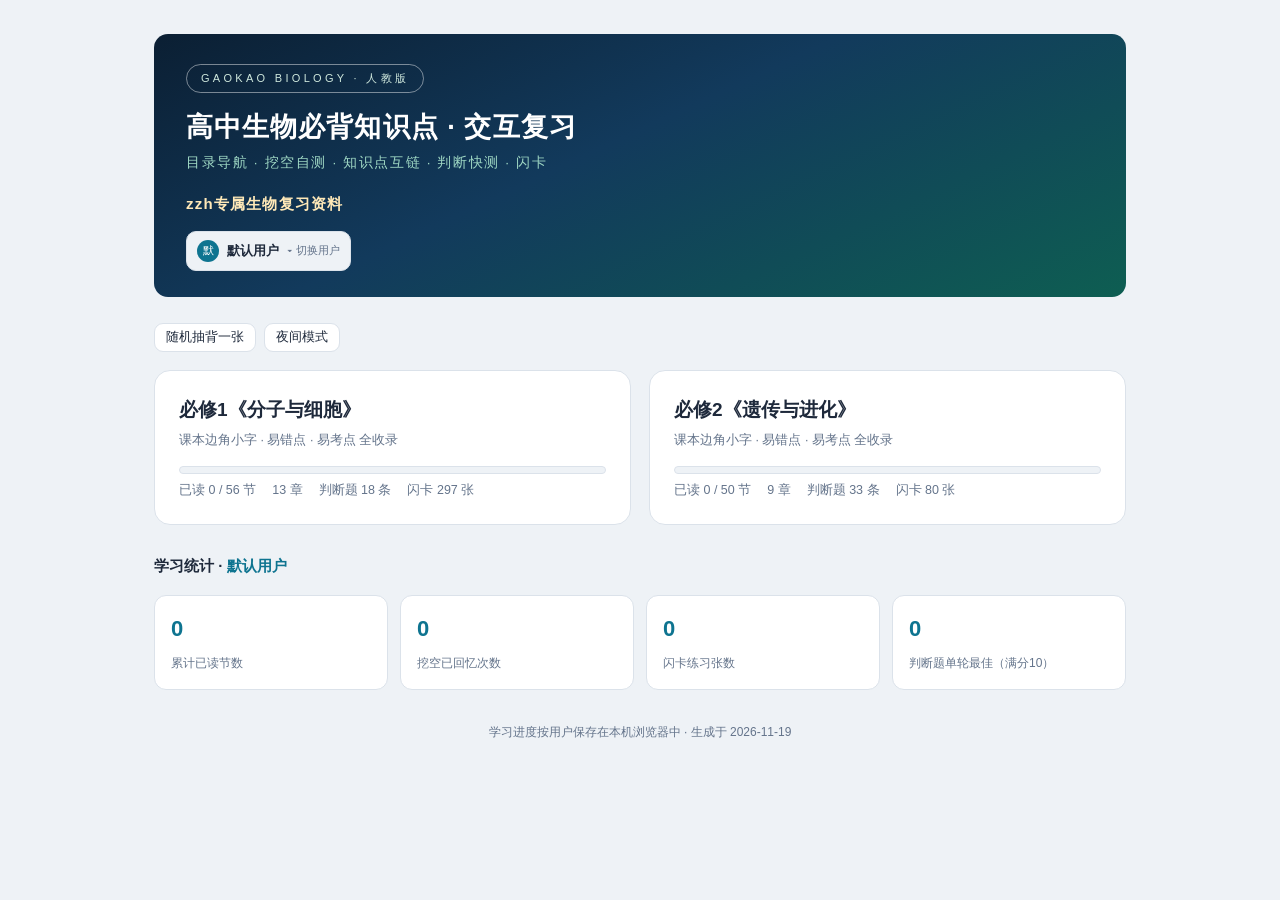
==== web/index.html @ 03c05a6b "重做小狗交互：四帧精灵图原地奔跑动画；项圈牵绳改为皮带+金链节并连接项圈金环，拉动时身体不动、头部自然偏转，松手弹簧回位" ====
<!DOCTYPE html>
<html lang="zh-CN">
<head>
<meta charset="UTF-8">
<meta name="viewport" content="width=device-width,initial-scale=1">
<title>高中生物必背知识点 · 交互复习</title>
<style>/* 生物必背知识点 · 交互版  */
* { box-sizing: border-box; }
:root {
  --bg:#eef2f6; --panel:#fff; --ink:#1e293b; --mut:#64748b; --line:#dbe2ea;
  --pri:#0e7490; --pri-soft:#e0f2fe; --gold:#b45309; --kbg:#fde68a;
  --side-w:270px; --rad:10px;
  --c-warn:#e11d48; --c-note:#4f46e5; --c-exam:#0d9488; --c-exp:#9333ea;
}
html[data-theme="dark"] {
  --bg:#0a1220; --panel:#111b2e; --ink:#d9e4f2; --mut:#8ba1b9; --line:#24344d;
  --pri:#38bdf8; --pri-soft:#0c2a42; --gold:#fbbf24; --kbg:rgba(253,230,138,.22);
  --c-warn:#fb7185; --c-note:#818cf8; --c-exam:#2dd4bf; --c-exp:#c084fc;
}
html, body { margin:0; padding:0; }
body { font-family:"PingFang SC","Hiragino Sans GB","Microsoft YaHei",sans-serif;
  background:var(--bg); color:var(--ink); font-size:15px; line-height:1.75; }
button { font-family:inherit; cursor:pointer; }
a { color:var(--pri); }

/* ---------- 布局骨架 ---------- */
.app { display:flex; min-height:100vh; }
.main { flex:1; min-width:0; display:flex; flex-direction:column; }

/* ---------- 侧边栏 ---------- */
.sidebar { width:var(--side-w); flex:none; background:var(--panel); border-right:1px solid var(--line);
  display:flex; flex-direction:column; height:100vh; position:sticky; top:0; z-index:40;
  transition:margin .25s ease; }
body.side-collapsed .sidebar { margin-left:calc(-1 * var(--side-w)); }
.side-head { display:flex; align-items:center; gap:8px; padding:14px 14px 10px; }
.side-brand { font-weight:800; font-size:15px; color:var(--ink); text-decoration:none; letter-spacing:.04em; }
.side-brand small { display:block; font-weight:500; font-size:10.5px; color:var(--mut); letter-spacing:.18em; }
.side-collapse { margin-left:auto; border:1px solid var(--line); background:none; color:var(--mut);
  border-radius:8px; width:28px; height:28px; font-size:14px; line-height:1; }
.side-collapse:hover { color:var(--pri); border-color:var(--pri); }
.side-user { margin:2px 12px 8px; }
.user-chip { width:100%; display:flex; align-items:center; gap:8px; padding:8px 10px; border:1px solid var(--line);
  border-radius:10px; background:var(--bg); color:var(--ink); font-size:13px; }
.user-chip:hover { border-color:var(--pri); }
.user-chip .u-dot { width:22px; height:22px; border-radius:50%; background:var(--pri); color:#fff; font-size:11px;
  display:flex; align-items:center; justify-content:center; flex:none; }
.user-chip .u-name { flex:1; text-align:left; font-weight:600; overflow:hidden; text-overflow:ellipsis; white-space:nowrap; }
.user-chip .u-arr { color:var(--mut); font-size:11px; }
.side-search { padding:0 12px 10px; }
.side-search input { width:100%; padding:7px 10px; border:1px solid var(--line); border-radius:10px;
  background:var(--bg); color:var(--ink); font-size:13px; outline:none; }
.side-search input:focus { border-color:var(--pri); }
.toc { flex:1; overflow-y:auto; padding:4px 8px 30px; }
.toc-ch { margin-bottom:4px; }
.toc-ch-head { width:100%; display:flex; align-items:center; gap:8px; padding:7px 8px; border:0; background:none;
  border-radius:8px; color:var(--ink); font-size:13.5px; font-weight:600; text-align:left; }
.toc-ch-head:hover { background:var(--pri-soft); }
.toc-ch-head .n { flex:none; width:24px; height:24px; border-radius:7px; background:var(--ac,var(--pri)); color:#fff;
  font-size:11px; font-weight:700; display:flex; align-items:center; justify-content:center; }
.toc-ch-head .t { flex:1; min-width:0; overflow:hidden; text-overflow:ellipsis; white-space:nowrap; }
.toc-ch-head .prog { flex:none; font-size:10.5px; color:var(--mut); }
.toc-ch-head .arr { flex:none; color:var(--mut); font-size:10px; transition:transform .2s; }
.toc-ch.open .toc-ch-head .arr { transform:rotate(90deg); }
.toc-secs { display:none; padding:2px 0 4px 14px; }
.toc-ch.open .toc-secs { display:block; }
.toc-sec { display:flex; align-items:center; gap:6px; width:100%; border:0; background:none; text-align:left;
  padding:5px 8px; border-radius:8px; color:var(--mut); font-size:12.5px; }
.toc-sec:hover { color:var(--ink); background:var(--pri-soft); }
.toc-sec.active { color:var(--pri); font-weight:700; background:var(--pri-soft); }
.toc-sec .st { flex:1; min-width:0; overflow:hidden; text-overflow:ellipsis; white-space:nowrap; }
.m-dot { flex:none; width:9px; height:9px; border-radius:50%; border:1.5px solid var(--line); background:transparent; padding:0; }
.m-dot.m1 { background:#3b82f6; border-color:#3b82f6; }
.m-dot.m2 { background:#22c55e; border-color:#22c55e; }
.side-expand { position:fixed; left:0; top:50%; transform:translateY(-50%); z-index:39; border:1px solid var(--line);
  background:var(--panel); color:var(--mut); border-radius:0 10px 10px 0; padding:14px 6px; font-size:14px; display:none; }
body.side-collapsed .side-expand { display:block; }

/* ---------- 顶栏 ---------- */
.topbar { position:sticky; top:0; z-index:30; background:color-mix(in srgb, var(--panel) 88%, transparent);
  backdrop-filter:blur(8px); border-bottom:1px solid var(--line); }
.topbar-in { display:flex; align-items:center; gap:10px; padding:10px 20px; flex-wrap:wrap; }
.crumb { font-size:13px; color:var(--mut); min-width:0; flex:1; overflow:hidden; text-overflow:ellipsis; white-space:nowrap; }
.crumb b { color:var(--ink); }
.tools { display:flex; align-items:center; gap:6px; flex-wrap:wrap; }
.tbtn { border:1px solid var(--line); background:var(--panel); color:var(--ink); border-radius:9px;
  padding:5px 11px; font-size:12.5px; white-space:nowrap; }
.tbtn:hover { border-color:var(--pri); color:var(--pri); }
.tbtn.on { background:var(--pri); border-color:var(--pri); color:#fff; }
.cloze-group { display:flex; align-items:center; border:1px solid var(--line); border-radius:9px; overflow:hidden; }
.cloze-group .cg-label { padding:5px 9px; font-size:12.5px; color:var(--mut); background:var(--bg); }
.cloze-group .tbtn { border:0; border-left:1px solid var(--line); border-radius:0; }
.readbar { height:3px; background:transparent; }
/* ---------- 内容区 ---------- */
.content { max-width:920px; width:100%; margin:0 auto; padding:26px 26px 90px; }
.hero { background:linear-gradient(155deg,#0b1f33 0%,#123a5c 45%,#0e5e52 100%); color:#fff;
  border-radius:14px; padding:30px 32px 26px; margin-bottom:26px; }
.hero .h-badge { display:inline-block; font-size:11px; letter-spacing:.3em; border:1px solid rgba(255,255,255,.45);
  border-radius:99px; padding:4px 14px; color:#cfe8dd; }
.hero h1 { margin:16px 0 4px; font-size:27px; letter-spacing:.04em; line-height:1.4; }
.hero .h-sub { color:#9fd8c4; font-size:13.5px; letter-spacing:.12em; margin:0; }
.hero .h-owner { margin:16px 0 0; color:#ffe9b8; font-weight:700; font-size:15px; letter-spacing:.08em; }
.hero .h-meta { margin-top:12px; color:#a8bccb; font-size:12px; display:flex; gap:18px; flex-wrap:wrap; }

.chapter { background:var(--panel); border:1px solid var(--line); border-radius:14px;
  padding:22px 26px 24px; margin-bottom:26px; scroll-margin-top:74px; }
.ch-head { display:flex; align-items:center; gap:14px; padding-bottom:12px; border-bottom:2px solid var(--ac,var(--pri)); margin-bottom:16px; }
.ch-num { width:44px; height:44px; border-radius:12px; background:var(--ac,var(--pri)); color:#fff; flex:none;
  font-size:19px; font-weight:700; display:flex; align-items:center; justify-content:center; }
.ch-head h1 { margin:0; font-size:21px; letter-spacing:.03em; }
.ch-sub { margin:2px 0 0; font-size:12px; color:var(--mut); }
.ch-flash { border-radius:6px; animation:flashBg 1.6s ease 1; }
@keyframes flashBg { 0% { background:color-mix(in srgb, var(--ac,var(--pri)) 22%, transparent); }
  100% { background:transparent; } }

h2 { font-size:17px; color:var(--ac,var(--pri)); margin:20px 0 8px; padding-left:10px;
  border-left:4px solid var(--ac,var(--pri)); scroll-margin-top:74px; }
h3 { font-size:15px; margin:12px 0 4px; }
p { margin:6px 0; }
ul,ol { margin:6px 0; padding-left:1.6em; }
li { margin:3px 0; }
b { font-weight:600; }
sub,sup { font-size:70%; }
.k { font-weight:600; background:linear-gradient(transparent 62%, var(--kbg) 62%); padding:0 1px; border-radius:2px; }
table { border-collapse:collapse; width:100%; margin:8px 0 12px; }
th,td { border:1px solid var(--line); padding:6px 9px; vertical-align:top; font-size:13.5px; line-height:1.6; text-align:left; }
th { font-weight:600; background:var(--bg); }
.table-scroll { overflow-x:auto; }

.bx { border-radius:10px; padding:12px 15px; margin:10px 0 14px; }
.bx .bx-tag { display:inline-block; font-size:10.5px; font-weight:700; letter-spacing:.12em; color:#fff;
  border-radius:99px; padding:2px 11px 3px; margin-bottom:6px; }
.note { background:color-mix(in srgb, var(--c-note) 10%, var(--panel)); border-left:4px solid var(--c-note); }
.note .bx-tag { background:var(--c-note); }
.warn { background:color-mix(in srgb, var(--c-warn) 9%, var(--panel)); border-left:4px solid var(--c-warn); }
.warn .bx-tag { background:var(--c-warn); }
.exam { background:color-mix(in srgb, var(--c-exam) 10%, var(--panel)); border-left:4px solid var(--c-exam); }
.exam .bx-tag { background:var(--c-exam); }
.exp { background:color-mix(in srgb, var(--c-exp) 9%, var(--panel)); border-left:4px solid var(--c-exp); }
.exp .bx-tag { background:var(--c-exp); }
.fgrid { display:flex; flex-wrap:wrap; gap:8px; margin:8px 0 12px; }
.fcard { flex:1 1 260px; background:var(--bg); border:1px solid var(--line); border-radius:10px; padding:10px 12px; font-size:13px; }
.fcard b { color:var(--ac,var(--pri)); }
.fcard .fm { display:block; font-family:Menlo,monospace; font-size:12.5px; margin-top:4px; }
.flow { background:var(--bg); border:1px solid var(--line); border-radius:10px; padding:10px 14px; font-size:13.5px; margin:8px 0 12px; }
.flow b { color:var(--ac,var(--pri)); }
.recap { background:color-mix(in srgb, var(--ac,var(--pri)) 8%, var(--panel)); border:1px solid var(--ac,var(--pri));
  border-radius:12px; padding:12px 16px; margin-top:14px; }
/* ---------- 挖空 ---------- */
.k.cz { color:transparent !important; text-shadow:none; background:repeating-linear-gradient(45deg,
  color-mix(in srgb, var(--ink) 22%, transparent) 0 5px, transparent 5px 9px); border-radius:3px;
  cursor:pointer; transition:background .15s; min-width:2em; }
.k.cz:hover { background:repeating-linear-gradient(45deg,
  color-mix(in srgb, var(--pri) 40%, transparent) 0 5px, transparent 5px 9px); }
.k.cz.open { color:inherit !important; background:linear-gradient(transparent 62%, #86efac 62%); cursor:default; }
html[data-theme="dark"] .k.cz.open { background:linear-gradient(transparent 62%, rgba(134,239,172,.4) 62%); }

/* ---------- 互链 ---------- */
.xref { color:var(--pri); text-decoration:none; border-bottom:1px dashed var(--pri); cursor:pointer; padding:0 1px; }
.xref:hover { background:var(--pri-soft); border-bottom-style:solid; }
.xback { position:fixed; right:22px; bottom:22px; z-index:45; display:none; align-items:center; gap:8px;
  background:var(--pri); color:#fff; border:0; border-radius:99px; padding:10px 18px; font-size:13px; font-weight:600;
  box-shadow:0 6px 22px rgba(14,116,144,.4); max-width:46vw; }
.xback.show { display:flex; }
.xback span { overflow:hidden; text-overflow:ellipsis; white-space:nowrap; }

/* ---------- 浮动/菜单 ---------- */
.float-menu { position:fixed; z-index:60; background:var(--panel); border:1px solid var(--line); border-radius:12px;
  box-shadow:0 10px 34px rgba(2,8,20,.18); padding:6px; min-width:200px; }
.fm-item { display:flex; width:100%; border:0; background:none; color:var(--ink); text-align:left; padding:9px 12px;
  border-radius:8px; font-size:13.5px; gap:8px; align-items:center; }
.fm-item:hover { background:var(--pri-soft); }
.fm-item.cur { color:var(--pri); font-weight:700; }
.fm-item.danger { color:var(--c-warn); }
.fm-sep { height:1px; background:var(--line); margin:4px 6px; }

/* ---------- 遮罩与弹窗 ---------- */
.mask { position:fixed; inset:0; background:rgba(4,10,20,.5); z-index:70; display:none; }
.mask.show { display:block; }
.modal { position:fixed; z-index:71; left:50%; top:50%; transform:translate(-50%,-50%); width:min(680px,92vw);
  max-height:86vh; overflow:auto; background:var(--panel); border:1px solid var(--line); border-radius:16px;
  padding:22px 26px; display:none; }
.modal.show { display:block; }
.modal h3 { margin:0 0 14px; font-size:17px; display:flex; align-items:center; }
.modal .m-close { margin-left:auto; border:1px solid var(--line); background:none; color:var(--mut);
  border-radius:8px; width:28px; height:28px; font-size:13px; }
.sel-row { display:flex; gap:8px; flex-wrap:wrap; margin-bottom:14px; }
.sel-chip { border:1px solid var(--line); background:var(--bg); color:var(--ink); border-radius:99px;
  padding:5px 14px; font-size:12.5px; }
.sel-chip.on { background:var(--pri); border-color:var(--pri); color:#fff; }

/* ---------- 判断快测 ---------- */
.qz-meta { color:var(--mut); font-size:12.5px; margin-bottom:10px; }
.qz-stem { background:var(--bg); border:1px solid var(--line); border-radius:12px; padding:16px 18px;
  font-size:15px; line-height:1.8; margin-bottom:16px; }
.qz-btns { display:flex; gap:12px; }
.qz-btns button { flex:1; padding:12px; font-size:16px; font-weight:700; border-radius:12px; border:1.5px solid var(--line);
  background:var(--bg); color:var(--ink); }
.qz-btns button:hover { border-color:var(--pri); }
.qz-fb { margin-top:14px; border-radius:10px; padding:12px 14px; font-size:13.5px; line-height:1.7; display:none; }
.qz-fb.show { display:block; }
.qz-fb.ok { background:color-mix(in srgb,#22c55e 12%, var(--panel)); border:1px solid #22c55e; }
.qz-fb.no { background:color-mix(in srgb,var(--c-warn) 10%, var(--panel)); border:1px solid var(--c-warn); }
.qz-next { margin-top:14px; width:100%; padding:10px; font-size:14px; font-weight:700; border-radius:10px;
  border:0; background:var(--pri); color:#fff; display:none; }
.qz-next.show { display:block; }

/* ---------- 闪卡 ---------- */
.fc-box { perspective:1200px; margin-bottom:16px; }
.fc-card { position:relative; min-height:190px; border-radius:14px; border:1px solid var(--line); background:var(--bg);
  display:flex; align-items:center; justify-content:center; text-align:center; padding:24px 28px;
  font-size:16.5px; line-height:1.85; cursor:pointer; transition:transform .4s; transform-style:preserve-3d; }
.fc-card.flip { transform:rotateY(180deg); }
.fc-face { backface-visibility:hidden; -webkit-backface-visibility:hidden; max-height:280px; overflow:auto; }
.fc-face.back { position:absolute; inset:0; display:flex; align-items:center; justify-content:center;
  transform:rotateY(180deg); font-size:14px; color:var(--ink); }
.fc-term { font-weight:700; color:var(--pri); font-size:20px; }
.fc-hint { position:absolute; bottom:8px; left:0; right:0; text-align:center; color:var(--mut); font-size:11px; }
.fc-btns { display:flex; gap:12px; }
.fc-btns button { flex:1; padding:11px; font-size:14.5px; font-weight:700; border-radius:10px; border:1.5px solid var(--line); background:var(--bg); }
/* ---------- 搜索面板 ---------- */
.sp-input { width:100%; padding:11px 14px; font-size:15px; border:1.5px solid var(--pri); border-radius:12px;
  background:var(--bg); color:var(--ink); outline:none; margin-bottom:12px; }
.sp-list { max-height:52vh; overflow:auto; }
.sp-item { display:block; width:100%; text-align:left; border:0; background:none; color:var(--ink);
  padding:10px 12px; border-radius:10px; }
.sp-item:hover, .sp-item.cur { background:var(--pri-soft); }
.sp-item .sp-t { font-size:13.5px; font-weight:600; }
.sp-item .sp-c { font-size:12px; color:var(--mut); margin-top:2px; overflow:hidden; text-overflow:ellipsis;
  white-space:nowrap; }
.sp-item .sp-c mark { background:none; color:var(--gold); font-weight:700; }
.sp-empty { color:var(--mut); font-size:13px; padding:16px; text-align:center; }
kbd { border:1px solid var(--line); border-bottom-width:2px; border-radius:5px; padding:0 5px; font-size:11px; color:var(--mut); }

/* ---------- 统计 / 落地页 ---------- */
.home-wrap { max-width:1020px; margin:0 auto; padding:34px 24px 90px; }
.home-grid { display:grid; grid-template-columns:repeat(auto-fit,minmax(300px,1fr)); gap:18px; }
.book-card { background:var(--panel); border:1px solid var(--line); border-radius:16px; padding:22px 24px;
  display:block; text-decoration:none; color:var(--ink); position:relative; overflow:hidden; }
.book-card:hover { border-color:var(--pri); transform:translateY(-2px); transition:.2s; }
.book-card h2 { margin:0 0 4px; font-size:19px; border:0; padding:0; color:var(--ink); }
.book-card .bc-sub { color:var(--mut); font-size:12.5px; margin-bottom:14px; }
.book-card .bc-meta { display:flex; gap:16px; font-size:12.5px; color:var(--mut); flex-wrap:wrap; }
.bar { height:8px; border-radius:99px; background:var(--bg); border:1px solid var(--line); overflow:hidden; margin:10px 0 6px; }
.bar i { display:block; height:100%; background:linear-gradient(90deg,var(--pri),#22c55e); }
.stat-grid { display:grid; grid-template-columns:repeat(auto-fit,minmax(150px,1fr)); gap:12px; margin-top:16px; }
.stat { background:var(--panel); border:1px solid var(--line); border-radius:12px; padding:14px 16px; }
.stat b { display:block; font-size:22px; color:var(--pri); }
.stat span { font-size:12px; color:var(--mut); }

/* ---------- 响应式 ---------- */
@media (max-width: 900px) {
  .sidebar { position:fixed; left:0; top:0; box-shadow:0 0 40px rgba(2,8,20,.3); }
  body.side-collapsed .sidebar { margin-left:calc(-1 * var(--side-w) - 10px); }
  .side-collapse { display:none; }
  .side-expand { display:none !important; }
  .hamb { display:inline-block !important; }
  .content { padding:18px 14px 90px; }
  .chapter { padding:16px 16px 20px; }
  .hero { padding:22px 20px; }
}
.hamb { display:none; border:1px solid var(--line); background:var(--panel); color:var(--ink);
  border-radius:9px; padding:5px 11px; font-size:13px; }
.foot-note { text-align:center; color:var(--mut); font-size:12px; padding:26px 0 40px; }

/* ---------- 小狗彩蛋 ---------- */
.ch-end { margin:34px 0 6px; display:flex; justify-content:center; }
.dog-stage { position:relative; width:230px; height:180px; touch-action:none; -webkit-user-select:none; user-select:none; }
.dog-chain { position:absolute; inset:0; width:100%; height:100%; pointer-events:none; z-index:2; overflow:visible; }
.chain-strap { fill:none; stroke:#c54444; stroke-width:4.5; stroke-linecap:round; }
.chain-links circle { fill:none; stroke:#d8a63c; stroke-width:2.4; }
.chain-clasp { fill:#d8a63c; stroke:#a8862e; stroke-width:1; }
.chain-anchor { fill:#b98a2e; }
.chain-ring { fill:rgba(255,255,255,.15); stroke:#d8a63c; stroke-width:3.5; }
.dog-body { position:absolute; left:41px; top:16px; width:148px; height:148px; z-index:1;
  cursor:grab; will-change:transform; }
.dog-stage.grabbing .dog-body { cursor:grabbing; }
.ch-dog { width:100%; height:100%; object-fit:cover; border-radius:50%; border:3px solid var(--line);
  box-shadow:0 10px 24px rgba(2,8,20,.12); pointer-events:none; -webkit-user-drag:none; }
.dog-head { position:absolute; inset:0; pointer-events:none; will-change:transform;
  transform-origin:47% 66%;
  -webkit-mask-image: radial-gradient(ellipse 70% 58% at 47% 36%, #000 70%, transparent 95%);
  mask-image: radial-gradient(ellipse 70% 58% at 47% 36%, #000 70%, transparent 95%); }
.head-img { width:100%; height:100%; object-fit:cover; border-radius:50%; -webkit-user-drag:none; }
.blush { position:absolute; width:18%; height:13%; border-radius:50%; pointer-events:none; opacity:0;
  background:radial-gradient(closest-side, rgba(240,62,62,.9), rgba(240,62,62,0)); filter:blur(1px); }
.blush.bl { left:21%; top:34%; }
.blush.br { left:55%; top:33%; }
.dog-hint { position:absolute; left:50%; bottom:-6px; transform:translateX(-50%); font-size:11px;
  color:var(--mut); background:var(--panel); border:1px solid var(--line); border-radius:999px;
  padding:2px 10px; white-space:nowrap; transition:opacity .4s; pointer-events:none; }
.dog-hint.off { opacity:0; }
#puppy-run { position:fixed; left:50%; top:50%; width:144px; height:144px; margin:-72px 0 0 -72px;
  z-index:998; pointer-events:none; opacity:0; transition:opacity .18s; }
#puppy-run.run { opacity:1; }
.run-sprite { width:100%; height:100%; border-radius:50%; border:4px solid #fff;
  box-shadow:0 14px 36px rgba(2,8,20,.30); background-repeat:no-repeat; background-size:200% 200%;
  will-change:background-position,transform; }
#puppy-run.run .run-sprite { animation:puppy-bob .44s ease-in-out infinite; }
@keyframes puppy-bob {
  0%,100% { transform:translateY(4px) rotate(2deg); }
  50% { transform:translateY(-6px) rotate(-2deg); } }


</style>
</head>
<body data-book="home">
<div class="home-wrap">
  <header class="hero">
    <span class="h-badge">GAOKAO BIOLOGY · 人教版</span>
    <h1>高中生物必背知识点 · 交互复习</h1>
    <p class="h-sub">目录导航 · 挖空自测 · 知识点互链 · 判断快测 · 闪卡</p>
    <p class="h-owner">zzh专属生物复习资料</p>
    <div class="h-meta" style="margin-top:14px"><button class="user-chip" id="user-chip" style="width:auto"><span class="u-dot" id="u-dot"></span><span class="u-name" id="u-name"></span><span class="u-arr">▾ 切换用户</span></button></div>
  </header>
  <div class="sel-row" style="margin-bottom:18px">
    <button class="tbtn" id="btn-dice2">随机抽背一张</button>
    <button class="tbtn" id="btn-theme2">夜间模式</button>
  </div>
  <div class="home-grid" id="home-books"></div>
  <h3 style="margin-top:28px">学习统计 · <span id="hs-user" style="color:var(--pri)"></span></h3>
  <div class="stat-grid" id="home-stats"></div>
  <p class="foot-note">学习进度按用户保存在本机浏览器中 · 生成于 2026-11-19</p>
</div>
<div class="mask" id="mask"></div>
<div id="puppy-run"><div class="run-sprite"></div></div>
<div class="modal" id="m-quiz">
  <h3>判断快测<button class="m-close">✕</button></h3>
  <div class="sel-row" id="qz-chips"></div>
  <div class="qz-meta" id="qz-meta">点击上方章节标签开始练习，每轮 10 题</div>
  <div class="qz-stem" id="qz-stem">每题给出一个说法，判断它正确（√）还是错误（×），答完立即显示解析。</div>
  <div class="qz-btns" id="qz-btns" style="display:none"><button id="qz-yes">√ 对</button><button id="qz-no">× 错</button></div>
  <div class="qz-fb" id="qz-fb"></div>
  <button class="qz-next" id="qz-next">下一题</button>
</div>
<div class="modal" id="m-cards">
  <h3>闪卡自测<button class="m-close">✕</button></h3>
  <div class="sel-row" id="fc-chips"></div>
  <div class="qz-meta" id="fc-meta">点击上方章节标签开始</div>
  <div class="fc-box" id="fc-box"><div class="fc-card"><div class="fc-face"><div class="fc-term">正面：知识点</div><div class="fc-hint">点击卡片翻转查看解释</div></div><div class="fc-face back"><div>背面：所在条目原文</div></div></div></div>
  <div class="fc-btns" id="fc-btns" style="display:none"><button class="no" id="fc-no">没记住</button><button class="yes" id="fc-yes">记住了</button></div>
</div>
<div class="modal" id="m-search">
  <h3>搜索知识点&nbsp;<kbd>Ctrl</kbd> <kbd>K</kbd><button class="m-close">✕</button></h3>
  <input class="sp-input" id="sp-input" placeholder="输入关键词，如：秋水仙素 / 质壁分离 / 密码子">
  <div class="sp-list" id="sp-list"></div>
</div>
<div class="modal" id="m-dice">
  <h3>随机抽背<button class="m-close">✕</button></h3>
  <div class="qz-stem"><div class="fc-term" id="dice-term"></div><div id="dice-ctx" style="margin-top:10px;font-size:13.5px"></div></div>
  <button class="qz-next show" id="dice-again">换一个</button>
</div>
<button class="xback" id="xback">← <span></span></button>
<script>const HOME={"books": [{"id": "m1", "label": "必修1《分子与细胞》", "file": "m1.html", "sub": "课本边角小字 · 易错点 · 易考点 全收录", "secs": 56, "chN": 13, "quizN": 18, "cardN": 297}, {"id": "m2", "label": "必修2《遗传与进化》", "file": "m2.html", "sub": "课本边角小字 · 易错点 · 易考点 全收录", "secs": 50, "chN": 9, "quizN": 33, "cardN": 80}], "quiz": [{"q": "只要有氨基和羧基就是组成蛋白质的氨基酸", "a": false, "e": "必须连在同一个碳原子上", "ch": 3}, {"q": "易错警示 无线粒体一定不能进行有氧呼吸", "a": false, "e": "好氧细菌（醋酸杆菌等）无线粒体，有氧呼吸酶分布在细胞膜上", "ch": 5}, {"q": "加热与酶促反应机理相同", "a": false, "e": "加热给反应物能量，酶降低活化能", "ch": 7}, {"q": "ATP 与 ADP 相互转化是可逆反应", "a": false, "e": "物质可逆、能量与酶不可逆", "ch": 7}, {"q": "所有酶都在核糖体上合成", "a": false, "e": "RNA 类酶不是", "ch": 7}, {"q": "活细胞都能产生酶", "a": false, "e": "哺乳动物成熟红细胞不能", "ch": 7}, {"q": "没有线粒体就不能进行有氧呼吸", "a": false, "e": "", "ch": 8}, {"q": "线粒体能直接利用葡萄糖", "a": false, "e": "葡萄糖在细胞质基质分解为丙酮酸后才进入线粒体", "ch": 8}, {"q": "无氧呼吸不需要 O₂，最终有 [H] 积累", "a": false, "e": "[H] 用于还原丙酮酸", "ch": 8}, {"q": "光合作用产生的 ATP 远多于呼吸产生", "a": false, "e": "两者量级相当（判断题常考）", "ch": 9}, {"q": "停止光照后暗反应立即停止", "a": false, "e": "NADPH、ATP 有少量存量，暗反应可持续短暂进行", "ch": 9}, {"q": "细胞分裂间期是决定增殖快慢最关键的时期", "a": true, "e": "时间占比大、物质准备在此完成——S 期开始后分裂活动一旦启动会持续到完成", "ch": 10}, {"q": "细胞凋亡由遗传机制决定、与环境因素无关", "a": false, "e": "环境因素可诱导凋亡相关基因表达", "ch": 11}, {"q": "凋亡细胞内酶活性都降低", "a": false, "e": "凋亡相关酶（DNase、Caspase）活性升高", "ch": 11}, {"q": "被病原体感染的细胞死亡属于坏死", "a": false, "e": "被病毒感染的细胞被效应 T 细胞诱导清除属于凋亡", "ch": 11}, {"q": "个体发育中分裂、分化、衰老、凋亡对机体都有积极意义", "a": true, "e": "", "ch": 11}, {"q": "分化后细胞不能再分裂增殖", "a": false, "e": "造血干细胞等仍可分裂", "ch": 11}, {"q": "已分化细胞都有全能性", "a": false, "e": "需离体+条件才能表达", "ch": 11}, {"q": "1 个精原细胞经减数分裂可产生 4 种精子", "a": false, "e": "两两相同、互补，实为 2 种 4 个", "ch": 0}, {"q": "减Ⅱ后期着丝粒分裂，染色体数目暂时加倍", "a": true, "e": "减Ⅱ全程无同源染色体", "ch": 0}, {"q": "减Ⅰ同源染色体未分离，产生的 4 个配子全部异常", "a": true, "e": "减Ⅱ异常则只有一半配子异常", "ch": 0}, {"q": "减Ⅱ着丝粒分裂后单体未移向两极，4 个配子同样全部异常", "a": false, "e": "2 个正常、2 个异常", "ch": 0}, {"q": "受精卵的染色体数目恢复到本物种体细胞数目", "a": true, "e": "减数分裂减半 + 受精恢复，维持前后代染色体数目恒定", "ch": 0}, {"q": "杂合子 Aa 自交后代的性状分离比为 3:1", "a": true, "e": "", "ch": 1}, {"q": "杂合子测交后代的显隐比为 3:1", "a": false, "e": "测交后代为 1:1，比例反映被测个体配子种类及比例", "ch": 1}, {"q": "显性纯合致死时，杂合子自交后代显:隐 = 2:1", "a": true, "e": "AA 致死，存活个体为 Aa:aa = 2:1", "ch": 1}, {"q": "隐性纯合致死时，杂合子自交后代全为隐性", "a": false, "e": "后代全为显性", "ch": 1}, {"q": "非同源染色体上的非等位基因自由组合发生在减Ⅰ后期", "a": true, "e": "", "ch": 2}, {"q": "AaBb 测交后代四种表现型的比例为 9:3:3:1", "a": false, "e": "测交为 1:1:1:1；9:3:3:1 是自交结果", "ch": 2}, {"q": "不考虑互换，n 对同源染色体的个体可产生 2ⁿ 种配子", "a": true, "e": "", "ch": 2}, {"q": "红绿色盲是伴 X 染色体隐性遗传病", "a": true, "e": "男患者多于女患者，存在交叉遗传", "ch": 3}, {"q": "抗维生素 D 佝偻病是常染色体显性遗传病", "a": false, "e": "伴 X 染色体显性遗传，女多于男、世代连续", "ch": 3}, {"q": "调查遗传病发病率应在患者家系中抽样", "a": false, "e": "发病率在广大人群中随机抽样；家系调查用于确定遗传方式", "ch": 3}, {"q": "噬菌体侵染细菌实验证明 DNA 是遗传物质", "a": true, "e": "", "ch": 4}, {"q": "TMV 实验证明 RNA 是烟草花叶病毒的遗传物质", "a": true, "e": "RNA 病毒的基因在 RNA 上", "ch": 4}, {"q": "所有生物的遗传物质都是 DNA", "a": false, "e": "RNA 病毒以 RNA 为遗传物质，故称 DNA 是主要的遗传物质", "ch": 4}, {"q": "DNA 双链中每个磷酸基团都连接 2 个脱氧核糖", "a": false, "e": "每个磷酸连接 1~2 个脱氧核糖，两端 2 个游离磷酸各只连 1 个", "ch": 5}, {"q": "DNA 复制 n 代后共 2ⁿ 个 DNA，含亲代链的只有 2 个", "a": true, "e": "半保留复制", "ch": 5}, {"q": "人类基因组测序需测定 24 条染色体", "a": true, "e": "22 条常染色体 + X + Y", "ch": 5}, {"q": "翻译的直接模板是 DNA", "a": false, "e": "翻译模板是 mRNA", "ch": 6}, {"q": "密码子位于 mRNA 上，反密码子位于 tRNA 上", "a": true, "e": "", "ch": 6}, {"q": "中心法则包括 DNA 复制、转录和翻译等信息传递过程", "a": true, "e": "", "ch": 6}, {"q": "基因突变能产生新基因，是生物变异的根本来源", "a": true, "e": "为生物进化提供原材料", "ch": 7}, {"q": "秋水仙素诱导多倍体的原理是抑制纺锤体形成", "a": true, "e": "作用于分裂前期；诱导基因突变则作用于间期", "ch": 7}, {"q": "21 三体综合征是由基因突变引起的遗传病", "a": false, "e": "染色体异常遗传病（体细胞多一条 21 号染色体）", "ch": 7}, {"q": "单倍体的体细胞染色体数目与本物种配子相同", "a": true, "e": "", "ch": 7}, {"q": "受精作用过程中会发生基因重组", "a": false, "e": "基因重组不发生在受精作用中", "ch": 7}, {"q": "生物进化的基本单位是种群", "a": true, "e": "", "ch": 8}, {"q": "生物进化的实质是种群基因频率的改变", "a": true, "e": "自然选择使基因频率定向改变", "ch": 8}, {"q": "共同进化只发生在不同物种之间", "a": false, "e": "还包括生物与无机环境之间", "ch": 8}, {"q": "新物种形成的标志是产生生殖隔离", "a": true, "e": "隔离是物种形成的必要条件", "ch": 8}], "cards": [{"t": "施莱登、施旺", "c": "建立者：施莱登、施旺（提出）；魏尔肖补充「细胞通过分裂产生新细胞」。", "ch": 0}, {"t": "魏尔肖", "c": "建立者：施莱登、施旺（提出）；魏尔肖补充「细胞通过分裂产生新细胞」。", "ch": 0}, {"t": "细胞发育而来", "c": "内容（三点）：①细胞是一个有机体，一切动植物都由细胞发育而来，并由细胞和细胞产物构成；②细胞是一个相对独立的单位，既有自己的生命，又对与其他细胞共同组成的整体生命起作用；③新细胞是由老细胞分裂产生的。", "ch": 0}, {"t": "老细胞分裂", "c": "内容（三点）：①细胞是一个有机体，一切动植物都由细胞发育而来，并由细胞和细胞产物构成；②细胞是一个相对独立的单位，既有自己的生命，又对与其他细胞共同组成的整体生命起作用；③新细胞是由老细胞分裂产生的。", "ch": 0}, {"t": "细胞的统一性和生物体结构的统一性", "c": "意义：揭示细胞的统一性和生物体结构的统一性（证明动植物有共同的结构基础与亲缘关系）。", "ch": 0}, {"t": "原核生物、真菌、病毒", "c": "局限：未涉及原核生物、真菌、病毒；未揭示细胞的多样性。", "ch": 0}, {"t": "多样性", "c": "局限：未涉及原核生物、真菌、病毒；未揭示细胞的多样性。", "ch": 0}, {"t": "不完全归纳法", "c": "启示：科学发现离不开技术支持；理论经修正补充而完善；运用了不完全归纳法——结论可信但可能有例外。", "ch": 0}, {"t": "细胞层次即个体层次", "c": "植物没有「系统」层次（六大器官直接构成个体）；单细胞生物没有组织、器官、系统层次，细胞层次即个体层次；病毒没有结构层次（不属于生命系统的任何层次，但属于生物）。", "ch": 0}, {"t": "非生物的环境", "c": "生态系统包括生物群落与非生物的环境（阳光、空气、水等），仍属于生命系统。", "ch": 0}, {"t": "核酸（DNA 或 RNA）+ 蛋白质", "c": "结构：核酸（DNA 或 RNA）+ 蛋白质；无细胞结构，必须寄生在活细胞中才能增殖（培养病毒须用活细胞/活鸡胚，不能用普通培养基）。", "ch": 0}, {"t": "寄生在活细胞", "c": "结构：核酸（DNA 或 RNA）+ 蛋白质；无细胞结构，必须寄生在活细胞中才能增殖（培养病毒须用活细胞/活鸡胚，不能用普通培养基）。", "ch": 0}, {"t": "结构不稳定、易变异", "c": "分类：DNA 病毒（T2 噬菌体、乙肝病毒）；RNA 病毒（HIV、流感病毒、SARS 冠状病毒、新冠病毒）。RNA 病毒遗传物质一般为单链，结构不稳定、易变异，疫苗研发难度大。", "ch": 0}, {"t": "拟核", "c": "拟核：无核膜、核仁，大型环状 DNA 集中分布", "ch": 0}, {"t": "核糖体", "c": "只有核糖体", "ch": 0}, {"t": "肽聚糖", "c": "主要成分肽聚糖（支原体无细胞壁）", "ch": 0}, {"t": "二分裂", "c": "二分裂（不遵循孟德尔遗传定律）", "ch": 0}, {"t": "同时同地进行", "c": "同时同地进行（边转录边翻译）", "ch": 0}, {"t": "叶绿素和藻蓝素", "c": "蓝细菌（原核）：含叶绿素和藻蓝素，能进行光合作用，但没有叶绿体。", "ch": 0}, {"t": "没有叶绿体", "c": "蓝细菌（原核）：含叶绿素和藻蓝素，能进行光合作用，但没有叶绿体。", "ch": 0}, {"t": "质粒", "c": "质粒：小型环状 DNA，存在于绝大多数原核生物中，酵母菌中也存在；是基因工程的常用载体。", "ch": 0}, {"t": "绝大多数原核生物", "c": "质粒：小型环状 DNA，存在于绝大多数原核生物中，酵母菌中也存在；是基因工程的常用载体。", "ch": 0}, {"t": "富营养化（N、P 含量高）", "c": "水华与赤潮：水体富营养化（N、P 含量高）导致蓝细菌和绿藻等大量繁殖，淡水称水华，海水称赤潮。", "ch": 0}, {"t": "64 ÷ 16 = 4", "c": "视野内细胞数目计算：目镜 10×、物镜 10× 时圆形视野中有 64 个充满视野的细胞，换 40× 物镜后为 64 ÷ 16 = 4 个；若细胞呈单行排布，则按长度计算 16 ÷ 4 = 4 个。", "ch": 0}, {"t": "16 ÷ 4 = 4", "c": "视野内细胞数目计算：目镜 10×、物镜 10× 时圆形视野中有 64 个充满视野的细胞，换 40× 物镜后为 64 ÷ 16 = 4 个；若细胞呈单行排布，则按长度计算 16 ÷ 4 = 4 个。", "ch": 0}, {"t": "C 是最基本元素", "c": "C 是最基本元素（碳链构成生物大分子骨架）；鲜重含量最多的是 O，干重含量最多的是 C；占细胞鲜重最多的化合物是水，最多的有机物是蛋白质。", "ch": 1}, {"t": "干重含量最多的是 C", "c": "C 是最基本元素（碳链构成生物大分子骨架）；鲜重含量最多的是 O，干重含量最多的是 C；占细胞鲜重最多的化合物是水，最多的有机物是蛋白质。", "ch": 1}, {"t": "斐林试剂", "c": "斐林试剂：甲液 0.1 g/mL NaOH + 乙液 0.05 g/mL CuSO4，现配现用、等量混合", "ch": 1}, {"t": "浅蓝色 → 棕色 → 砖红色（Cu2O）", "c": "50~65 ℃ 水浴加热约 2 min：浅蓝色 → 棕色 → 砖红色（Cu2O）", "ch": 1}, {"t": "双缩脲试剂", "c": "双缩脲试剂：A 液 0.1 g/mL NaOH 1 mL + B 液 0.01 g/mL CuSO4 3~4 滴", "ch": 1}, {"t": "紫色", "c": "不加热，先加 A 液再加 B 液，呈紫色", "ch": 1}, {"t": "橘黄色", "c": "苏丹Ⅲ染液（橘黄色）或苏丹Ⅳ染液（红色）", "ch": 1}, {"t": "红色", "c": "苏丹Ⅲ染液（橘黄色）或苏丹Ⅳ染液（红色）", "ch": 1}, {"t": "蔗糖不是还原糖", "c": "还原糖：葡萄糖、果糖、麦芽糖、乳糖；蔗糖不是还原糖。选材要求「组织颜色浅、富含待测物」——甘蔗、甜菜（蔗糖非还原糖）、西瓜、番茄（红色干扰）均不合适，常用苹果、梨的匀浆。", "ch": 1}, {"t": "含两个及以上肽键", "c": "双缩脲试剂检测蛋白质要求分子中含两个及以上肽键——二肽不能被检测。", "ch": 1}, {"t": "自由水", "c": "存在形式：自由水（良好溶剂、参与反应、运输物质）与结合水（细胞结构的重要组成成分，如与蛋白质、多糖结合）。", "ch": 1}, {"t": "结合水", "c": "存在形式：自由水（良好溶剂、参与反应、运输物质）与结合水（细胞结构的重要组成成分，如与蛋白质、多糖结合）。", "ch": 1}, {"t": "升高 → 代谢旺盛", "c": "自由水/结合水比值：升高 → 代谢旺盛；降低 → 抗逆性（抗寒、抗旱）增强。冬眠动物、越冬植物比值下降。", "ch": 1}, {"t": "降低 → 抗逆性（抗寒、抗旱）增强", "c": "自由水/结合水比值：升高 → 代谢旺盛；降低 → 抗逆性（抗寒、抗旱）增强。冬眠动物、越冬植物比值下降。", "ch": 1}, {"t": "比热容大", "c": "水的性质：极性分子（良好的溶剂）、液体（氢键缔合）、比热容大（恒温、缓冲温度变化）。", "ch": 1}, {"t": "离子", "c": "存在形式：主要以离子形式存在（少量构成化合物，如 Fe2+ 于血红蛋白、Mg 于叶绿素、P 于核苷酸）。", "ch": 1}, {"t": "血 Ca²⁺过低→抽搐，过高→肌无力", "c": "缺乏症：血 Ca²⁺过低→抽搐，过高→肌无力；缺 Fe → 缺铁性贫血；缺 Mg → 叶片变黄；缺 B → 「花而不实」；缺 I → 甲状腺肿大（大脖子病）。", "ch": 1}, {"t": "Fe²⁺", "c": "血红素：含 Fe²⁺ 的卟啉环辅基；血红蛋白 = 珠蛋白 + 4 个血红素。生物体内没有含 Fe 的氨基酸，Fe 是肽链折叠后与辅基结合的。", "ch": 1}, {"t": "结合水被破坏后细胞死亡", "c": "晒干的种子与烘烤干种子：失去的主要分别是自由水和结合水——结合水被破坏后细胞死亡。", "ch": 1}, {"t": "纤维素不供能", "c": "淀粉储能、可水解供能；纤维素不供能，构成植物细胞壁；糖原暂时储能", "ch": 2}, {"t": "几丁质（壳多糖）", "c": "几丁质（壳多糖）：广泛存在于甲壳类动物和昆虫的外骨骼、真菌的细胞壁中；可用于制作人造皮肤、缝合线等，含 N 元素。", "ch": 2}, {"t": "储能物质", "c": "①细胞内良好的储能物质；②保温；③缓冲、减压，保护内脏", "ch": 2}, {"t": "所有细胞膜（生物膜）", "c": "构成所有细胞膜（生物膜）的重要成分", "ch": 2}, {"t": "脂质的运输", "c": "胆固醇：构成动物细胞膜的重要成分、参与血液中脂质的运输；性激素：促进生殖器官发育与生殖细胞形成；维生素 D：促进肠道对钙和磷的吸收", "ch": 2}, {"t": "钙和磷", "c": "胆固醇：构成动物细胞膜的重要成分、参与血液中脂质的运输；性激素：促进生殖器官发育与生殖细胞形成；维生素 D：促进肠道对钙和磷的吸收", "ch": 2}, {"t": "转变为脂肪", "c": "油料种子（花生、油菜）成熟过程中：光合产物（糖类）转变为脂肪储存，游离脂肪酸减少、脂肪增多，磷脂含量上升。", "ch": 2}, {"t": "水解并转变为糖类", "c": "种子萌发时：脂肪水解并转变为糖类（经过乙醛酸循环途径），自由水含量增多、呼吸作用增强。", "ch": 2}, {"t": "增加", "c": "萌发初期干重先增加（吸收 O2 与 H2O 参与氧化，质量来自氧）后持续减少（呼吸消耗）。", "ch": 2}, {"t": "肽键数 / 脱去水分子数", "c": "= 氨基酸数 − 肽链数（链状）", "ch": 3}, {"t": "至少含氨基 / 羧基数", "c": "= 肽链数（链状，环状为 0；R 基另计）", "ch": 3}, {"t": "N 原子数", "c": "= 氨基酸数 + R 基中 N 数", "ch": 3}, {"t": "O 原子数", "c": "= 各氨基酸 O 之和 − 脱去水数（链状）", "ch": 3}, {"t": "相对分子质量", "c": "= Σ氨基酸 − 18 × 脱水数 − 2 × 二硫键数", "ch": 3}, {"t": "二硫键", "c": "由两个半胱氨酸的巯基（—SH）脱 2 个 H 形成", "ch": 3}, {"t": "不供能", "c": "结构蛋白（肌肉、羽毛、头发）；催化（绝大多数酶）；运输（血红蛋白、通道蛋白、载体蛋白）；调节（胰岛素、生长激素）；免疫（抗体）。正常代谢中蛋白质不供能，仅在病理或衰老状态才氧化分解。", "ch": 3}, {"t": "一个氨基和一个羧基连接在同一个碳原子上", "c": "结构通式：至少含一个氨基和一个羧基连接在同一个碳原子上，该碳原子还连一个氢和一个 R 基。区别在于 R 基不同；有的 R 基中也含氨基或羧基。", "ch": 3}, {"t": "必需氨基酸", "c": "组成人体蛋白质的氨基酸约 21 种，其中 8 种（婴儿 9 种）为必需氨基酸，只能从食物获得，人体不能合成；非必需氨基酸可由转氨基作用合成。", "ch": 3}, {"t": "非必需氨基酸", "c": "组成人体蛋白质的氨基酸约 21 种，其中 8 种（婴儿 9 种）为必需氨基酸，只能从食物获得，人体不能合成；非必需氨基酸可由转氨基作用合成。", "ch": 3}, {"t": "核糖体", "c": "脱水缩合在核糖体上进行：一个氨基酸的羧基与另一个的氨基结合，脱去一分子水，形成肽键（—CO—NH—）。水中 H 来自氨基和羧基，O 只来自羧基。", "ch": 3}, {"t": "肽键（—CO—NH—）", "c": "脱水缩合在核糖体上进行：一个氨基酸的羧基与另一个的氨基结合，脱去一分子水，形成肽键（—CO—NH—）。水中 H 来自氨基和羧基，O 只来自羧基。", "ch": 3}, {"t": "种类、数目、排列顺序", "c": "蛋白质结构多样性直接原因：氨基酸的种类、数目、排列顺序不同 + 肽链盘曲折叠形成的空间结构千差万别；根本原因：基因（DNA）的多样性。", "ch": 3}, {"t": "空间结构", "c": "蛋白质结构多样性直接原因：氨基酸的种类、数目、排列顺序不同 + 肽链盘曲折叠形成的空间结构千差万别；根本原因：基因（DNA）的多样性。", "ch": 3}, {"t": "基因（DNA）的多样性", "c": "蛋白质结构多样性直接原因：氨基酸的种类、数目、排列顺序不同 + 肽链盘曲折叠形成的空间结构千差万别；根本原因：基因（DNA）的多样性。", "ch": 3}, {"t": "肽链间不能形成肽键", "c": "肽链间的连接：二硫键、氢键等（肽链间不能形成肽键）；二硫键可存在于肽链内或肽链间。", "ch": 3}, {"t": "变性", "c": "变性：高温、过酸、过碱、重金属、酒精等破坏空间结构（肽键不断裂），失去活性且不可恢复；变性后仍能用双缩脲试剂检测。高温消毒灭菌、熟鸡蛋易消化的原理。", "ch": 3}, {"t": "不可恢复", "c": "变性：高温、过酸、过碱、重金属、酒精等破坏空间结构（肽键不断裂），失去活性且不可恢复；变性后仍能用双缩脲试剂检测。高温消毒灭菌、熟鸡蛋易消化的原理。", "ch": 3}, {"t": "盐析", "c": "盐析：盐溶液降低蛋白质溶解度使其析出，空间结构不变、活性保持，加水可复溶——可逆。低温也不破坏空间结构。", "ch": 3}, {"t": "加水可复溶", "c": "盐析：盐溶液降低蛋白质溶解度使其析出，空间结构不变、活性保持，加水可复溶——可逆。低温也不破坏空间结构。", "ch": 3}, {"t": "磷酸 + 五碳糖 + 含氮碱基", "c": "核苷酸 = 磷酸 + 五碳糖 + 含氮碱基，连接处：磷酸—酯键连五碳糖。核苷 = 五碳糖 + 碱基（无磷酸）。腺苷 = 腺嘌呤 + 核糖。", "ch": 3}, {"t": "数目与排列顺序", "c": "DNA 多样性：脱氧核苷酸（碱基对）的数目与排列顺序千变万化（数学模型 4n）；特异性：每种 DNA 有特定的排列顺序——DNA 指纹、核酸检测的依据。", "ch": 3}, {"t": "碳链为基本骨架", "c": "生物大分子（多糖、蛋白质、核酸）以碳链为基本骨架，由单体（单体→多聚体）连接而成；「碳原子的排列方式和碳链的长短是生物大分子多样性的基础」（教材 P36）。", "ch": 3}, {"t": "基因的选择性表达", "c": "同一个体不同细胞 DNA 相同（都来自同一受精卵的有丝分裂），RNA 不完全相同（基因的选择性表达）。", "ch": 3}, {"t": "同一个基因", "c": "胰岛素 A、B 链由同一个基因编码，先合成前胰岛素原，加工切除 C 肽后形成 A、B 链。", "ch": 3}, {"t": "分隔开", "c": "①将细胞与外界环境分隔开（保障内部环境相对稳定；也是系统的边界）；②控制物质进出（相对性：控制作用有普遍性和相对性）；③进行细胞间的信息交流。", "ch": 4}, {"t": "控制物质进出", "c": "①将细胞与外界环境分隔开（保障内部环境相对稳定；也是系统的边界）；②控制物质进出（相对性：控制作用有普遍性和相对性）；③进行细胞间的信息交流。", "ch": 4}, {"t": "细胞间的信息交流", "c": "①将细胞与外界环境分隔开（保障内部环境相对稳定；也是系统的边界）；②控制物质进出（相对性：控制作用有普遍性和相对性）；③进行细胞间的信息交流。", "ch": 4}, {"t": "胞间连丝", "c": "信息交流三种方式：化学物质随体液运输（激素—靶细胞受体）；相邻细胞膜直接接触（精卵识别与结合）；相邻细胞形成通道（高等植物细胞的胞间连丝）。", "ch": 4}, {"t": "细胞膜上", "c": "受体位置：蛋白质类（大分子）激素受体在靶细胞细胞膜上；甲状腺激素（小分子脂溶性）和固醇类激素受体在细胞质或细胞核中。", "ch": 4}, {"t": "成熟红细胞", "c": "选材：哺乳动物成熟红细胞——无细胞壁；无细胞核和众多细胞器，排除其他膜干扰；吸水涨破后差速离心得较纯净细胞膜。", "ch": 4}, {"t": "无细胞核和众多细胞器", "c": "选材：哺乳动物成熟红细胞——无细胞壁；无细胞核和众多细胞器，排除其他膜干扰；吸水涨破后差速离心得较纯净细胞膜。", "ch": 4}, {"t": "连续两层", "c": "成分探索历程：欧文顿（脂溶性物质更易通过 → 膜由脂质组成）→ 戈特、格伦德尔（红细胞膜脂质铺展单分子层面积为表面积 2 倍 → 磷脂连续两层）→ 丹尼利、戴维森（表面张力低于油水界面 → 推测附有蛋白质）→ 后发现糖蛋…", "ch": 4}, {"t": "磷脂最丰富", "c": "成分：脂质（约 50%，磷脂最丰富；动物细胞膜还含胆固醇）+ 蛋白质（约 40%）+ 糖类（约 2%~10%，与蛋白质或脂质结合为糖蛋白/糖脂）。功能越复杂的膜，蛋白质的种类和数量越多。", "ch": 4}, {"t": "功能越复杂的膜，蛋白质的种类和数量越多", "c": "成分：脂质（约 50%，磷脂最丰富；动物细胞膜还含胆固醇）+ 蛋白质（约 40%）+ 糖类（约 2%~10%，与蛋白质或脂质结合为糖蛋白/糖脂）。功能越复杂的膜，蛋白质的种类和数量越多。", "ch": 4}, {"t": "磷脂双分子层", "c": "磷脂双分子层构成膜的基本支架，具有流动性；蛋白质分子镶、嵌、贯穿（部分或全部嵌入、贯穿于双层，或附着在表面）——分布是不对称、不均匀的。", "ch": 4}, {"t": "镶、嵌、贯穿", "c": "磷脂双分子层构成膜的基本支架，具有流动性；蛋白质分子镶、嵌、贯穿（部分或全部嵌入、贯穿于双层，或附着在表面）——分布是不对称、不均匀的。", "ch": 4}, {"t": "细胞膜外表面", "c": "糖蛋白（糖被）只分布于细胞膜外表面，与细胞识别、信息传递有关——据此判断膜的内外侧。", "ch": 4}, {"t": "流动性", "c": "流动性实例：变形虫运动与摄食、动物细胞缢裂、细胞融合与受精、巨噬细胞吞噬（胞吞）、分泌蛋白与神经递质释放（胞吐）、质壁分离与复原、细胞吸水膨胀失水皱缩。", "ch": 4}, {"t": "选择透过性", "c": "选择透过性的结构基础：细胞膜上转运蛋白的种类和数量，或转运蛋白空间结构的变化（教材 P66-72）。", "ch": 4}, {"t": "转运蛋白的种类和数量", "c": "选择透过性的结构基础：细胞膜上转运蛋白的种类和数量，或转运蛋白空间结构的变化（教材 P66-72）。", "ch": 4}, {"t": "空间结构的变化", "c": "选择透过性的结构基础：细胞膜上转运蛋白的种类和数量，或转运蛋白空间结构的变化（教材 P66-72）。", "ch": 4}, {"t": "纤维素和果胶", "c": "主要成分：植物——纤维素和果胶；真菌——几丁质；细菌——肽聚糖。全透性（对进出物质无选择性），细胞壁不是系统的边界。功能：支持和保护。", "ch": 4}, {"t": "细胞壁不是系统的边界", "c": "主要成分：植物——纤维素和果胶；真菌——几丁质；细菌——肽聚糖。全透性（对进出物质无选择性），细胞壁不是系统的边界。功能：支持和保护。", "ch": 4}, {"t": "细胞核是遗传信息库，是细胞代谢和遗传的控制中心", "c": "功能（黑体）：细胞核是遗传信息库，是细胞代谢和遗传的控制中心。", "ch": 4}, {"t": "核孔", "c": "结构：核膜（双层膜，外膜连内质网、附核糖体）、核孔（大分子如 mRNA、蛋白质进出的通道，具选择透过性，DNA 不能随意出核，大分子进出需能量）、核仁（与某种 RNA 的合成及核糖体的形成有关）、染色质（DNA+蛋白质，…", "ch": 4}, {"t": "某种 RNA 的合成及核糖体的形成", "c": "结构：核膜（双层膜，外膜连内质网、附核糖体）、核孔（大分子如 mRNA、蛋白质进出的通道，具选择透过性，DNA 不能随意出核，大分子进出需能量）、核仁（与某种 RNA 的合成及核糖体的形成有关）、染色质（DNA+蛋白质，…", "ch": 4}, {"t": "结构完整性", "c": "核质依存：精子和哺乳动物成熟红细胞寿命短；细胞需保持结构完整性。代谢旺盛细胞：核孔数目多、核仁较大。", "ch": 4}, {"t": "核孔数目多、核仁较大", "c": "核质依存：精子和哺乳动物成熟红细胞寿命短；细胞需保持结构完整性。代谢旺盛细胞：核孔数目多、核仁较大。", "ch": 4}, {"t": "大于 2S", "c": "提取人口腔上皮细胞膜脂质铺单分子层面积 大于 2S（含核膜、细胞器膜等）；哺乳动物成熟红细胞则恰好等于 2S；细菌因无核膜等也接近 2S。", "ch": 4}, {"t": "核质比", "c": "双小核草履虫有两个核、肌肉细胞多核：维持正常核质比。", "ch": 4}, {"t": "胶质状", "c": "细胞质 = 细胞质基质（胶质状，细胞代谢的主要场所，含水、无机盐、脂质、糖类、氨基酸、核苷酸、多种酶）+ 细胞器。", "ch": 5}, {"t": "差速离心法", "c": "分离细胞器的方法：差速离心法——细胞核最先沉淀，依次为叶绿体、线粒体与溶酶体、内质网与高尔基体，核糖体最后。", "ch": 5}, {"t": "细胞骨架", "c": "细胞骨架：由蛋白质纤维组成的网架结构；功能：维持细胞形态、锚定支撑细胞器，与细胞运动、分裂、分化及物质运输、能量转化、信息传递等密切相关。", "ch": 5}, {"t": "蛋白质纤维", "c": "细胞骨架：由蛋白质纤维组成的网架结构；功能：维持细胞形态、锚定支撑细胞器，与细胞运动、分裂、分化及物质运输、能量转化、信息传递等密切相关。", "ch": 5}, {"t": "有氧呼吸的主要场所", "c": "有氧呼吸的主要场所（二、三阶段）；「动力车间」；含少量 DNA（半自主）", "ch": 5}, {"t": "光合作用的场所", "c": "绿色植物光合作用的场所；「养料制造车间、能量转换站」", "ch": 5}, {"t": "加工、分类、包装", "c": "对来自内质网的蛋白质加工、分类、包装；植物：与细胞壁形成有关；「发送站」", "ch": 5}, {"t": "无膜", "c": "无膜，rRNA+蛋白质", "ch": 5}, {"t": "合成蛋白质", "c": "合成蛋白质（「生产蛋白质的机器」）；游离型合成胞内蛋白，附着型合成分泌蛋白/膜蛋白", "ch": 5}, {"t": "酸性水解酶", "c": "单层膜，内含多种酸性水解酶（pH≈5）", "ch": 5}, {"t": "高尔基体", "c": "分解衰老损伤的细胞器；吞噬杀死入侵病毒病菌；「消化车间」；来源于高尔基体", "ch": 5}, {"t": "细胞液", "c": "单层膜，内含细胞液（糖类、无机盐、色素、蛋白质）", "ch": 5}, {"t": "动物和低等植物", "c": "与动物和低等植物细胞的有丝分裂有关", "ch": 5}, {"t": "中心体", "c": "能自我复制的细胞器：线粒体、叶绿体（半自主，含环状 DNA）和中心体（间期复制，不含 DNA）。", "ch": 5}, {"t": "蛔虫除外", "c": "真核细胞（蛔虫除外）", "ch": 5}, {"t": "仅用于暗反应 C3 的还原", "c": "仅用于暗反应 C3 的还原", "ch": 5}, {"t": "同位素标记（示踪）法", "c": "研究方法：同位素标记（示踪）法（3H 标记亮氨酸注入豚鼠胰腺腺泡细胞），放射性依次出现于：核糖体 → 内质网 → 高尔基体 → 细胞膜 → 分泌物。", "ch": 5}, {"t": "交通枢纽/转化中心", "c": "膜面积变化：内质网减少；高尔基体先增后减（基本不变）——膜流的交通枢纽/转化中心；细胞膜增加。", "ch": 5}, {"t": "核糖体和中心体无膜，不属于生物膜系统", "c": "组成：细胞膜、核膜 + 细胞器膜（内质网、高尔基体、溶酶体、液泡、线粒体、叶绿体等）。核糖体和中心体无膜，不属于生物膜系统；原核生物有生物膜（细胞膜）但无生物膜系统。", "ch": 5}, {"t": "原核生物有生物膜（细胞膜）但无生物膜系统", "c": "组成：细胞膜、核膜 + 细胞器膜（内质网、高尔基体、溶酶体、液泡、线粒体、叶绿体等）。核糖体和中心体无膜，不属于生物膜系统；原核生物有生物膜（细胞膜）但无生物膜系统。", "ch": 5}, {"t": "叶绿体运动", "c": "原理：叶绿体绿色、扁平椭球形，不需染色可直接观察；观察细胞质流动以叶绿体运动为标志。活细胞的细胞质处于不断流动状态（环流式）。", "ch": 5}, {"t": "光照、室温", "c": "先低倍镜找细胞，再高倍镜观察；黑藻提前在光照、室温下培养可提高流速。同一细胞中叶绿体流动方向一致；若显微镜下顺时针环流，实际也是顺时针（显微镜不上下颠倒旋转方向）。", "ch": 5}, {"t": "亚显微结构", "c": "显微结构（光镜可见）：细胞壁、细胞质、细胞核、核仁、染色体、叶绿体、线粒体、液泡；亚显微结构（需电镜）：细胞膜、内质网膜、核膜厚度、核糖体、细胞骨架（<0.2 μm）。", "ch": 5}, {"t": "水分子（或其他溶剂分子）通过半透膜的扩散", "c": "概念：水分子（或其他溶剂分子）通过半透膜的扩散。方向：双向移动、总体单向。", "ch": 6}, {"t": "半透膜", "c": "条件：①具有半透膜；②膜两侧溶液具有浓度差。", "ch": 6}, {"t": "浓度差", "c": "条件：①具有半透膜；②膜两侧溶液具有浓度差。", "ch": 6}, {"t": "选择透过性膜是生物膜", "c": "半透膜：某些物质可透过而另一些不能透过的多孔性薄膜；选择透过性膜是生物膜，具有选择透过性（活性依赖）。", "ch": 6}, {"t": "仍然较高", "c": "动态平衡时：水分子仍在进出（数目相等），液面高的一侧浓度仍然较高（水柱压力所致）；浓度指物质的量浓度而非质量浓度。", "ch": 6}, {"t": "物质的量浓度", "c": "动态平衡时：水分子仍在进出（数目相等），液面高的一侧浓度仍然较高（水柱压力所致）；浓度指物质的量浓度而非质量浓度。", "ch": 6}, {"t": "先升后降，最终内外相等", "c": "漏斗实验：蔗糖酶加入后，若单糖不能透过半透膜→液面继续上升后稳定；若单糖能透过→先升后降，最终内外相等。", "ch": 6}, {"t": "质壁分离", "c": "质壁分离", "ch": 6}, {"t": "原生质层", "c": "原生质层：细胞膜+液泡膜+两层膜之间的细胞质", "ch": 6}, {"t": "原生质层伸缩性大于细胞壁", "c": "原理：内因——原生质层伸缩性大于细胞壁、原生质层相当于半透膜；外因——外界溶液浓度＞细胞液浓度。", "ch": 6}, {"t": "外表皮", "c": "选材：紫色洋葱鳞片叶外表皮（有大液泡、细胞液紫色便于观察）；黑藻（叶绿体绿色可观察）；洋葱内表皮可发生但不宜观察。", "ch": 6}, {"t": "浸润", "c": "试剂：0.3 g/mL 蔗糖溶液——既明显质壁分离又不致细胞失水死亡。引流法：滴蔗糖/清水+吸水纸吸引，重复几次，目的是让细胞浸润在相应溶液中。", "ch": 6}, {"t": "三次低倍镜观察、自身前后对照", "c": "三次低倍镜观察、自身前后对照：正常态 → 质壁分离 → 复原。第二次观察时质壁分离首先发生在细胞的角隅处；第一次观察不能省略。", "ch": 6}, {"t": "首先发生在细胞的角隅处", "c": "三次低倍镜观察、自身前后对照：正常态 → 质壁分离 → 复原。第二次观察时质壁分离首先发生在细胞的角隅处；第一次观察不能省略。", "ch": 6}, {"t": "外界溶液", "c": "变化分析：失水越多 → 液泡变小、颜色变深、细胞液浓度变大、吸水能力越强；细胞体积略缩小（壁限制）。原生质层与细胞壁之间充满外界溶液（细胞壁全透）。", "ch": 6}, {"t": "主动运输", "c": "自动复原：外界浓度＞细胞液浓度先失水质壁分离，但 K⁺、NO₃⁻ 等被主动运输吸收进入细胞，细胞液浓度升高后渗透吸水复原。能自动复原的溶液：KNO₃、甘油、尿素、乙二醇、葡萄糖（0.5 mol/L 尿素先分离后复原；0.…", "ch": 6}, {"t": "红细胞吸收葡萄糖", "c": "红细胞吸收葡萄糖、水经水通道蛋白、K⁺ 经 K⁺ 通道、Na⁺ 内流、K⁺ 外流", "ch": 6}, {"t": "耗能", "c": "耗能", "ch": 6}, {"t": "载体蛋白", "c": "载体蛋白", "ch": 6}, {"t": "自身构象（空间结构）改变", "c": "载体蛋白：只容许与自身结合部位相适应的分子/离子通过，转运时自身构象（空间结构）改变，如 CFTR 蛋白转运 Cl⁻（氯离子大小与性质与其结合部位相适应）。", "ch": 6}, {"t": "不与运输分子结合", "c": "通道蛋白：只容许大小和电荷相适应的分子通过，不与运输分子结合；水通道蛋白、离子通道。", "ch": 6}, {"t": "主动选择吸收", "c": "主动运输意义：保证细胞按生命活动需要，主动选择吸收所需营养物质，排出代谢废物和对细胞有害的物质（教材 P70）。", "ch": 6}, {"t": "流动性", "c": "胞吞胞吐（大分子等）：依赖膜的流动性，需要膜上蛋白质参与，耗能；跨膜 0 层；运输的不一定是大分子（神经递质小分子也经胞吐）；大分子也可经核孔出（不用胞吞胞吐）。", "ch": 6}, {"t": "降低化学反应的活化能", "c": "作用：催化；机理：降低化学反应的活化能（分子从常态转变为容易发生反应的活跃状态所需的能量）。与加热（给反应物能量）机理不同。", "ch": 7}, {"t": "毕希纳", "c": "本质探索（课本 P79）：巴斯德（发酵与活酵母细胞有关）→ 李比希（酵母死亡裂解后物质起作用）→ 毕希纳（获得无细胞提取液「酿酶」）→ 萨姆纳（提取脲酶结晶，证明是蛋白质）→ 切赫、奥特曼（少数 RNA 也有催化功能）。", "ch": 7}, {"t": "萨姆纳", "c": "本质探索（课本 P79）：巴斯德（发酵与活酵母细胞有关）→ 李比希（酵母死亡裂解后物质起作用）→ 毕希纳（获得无细胞提取液「酿酶」）→ 萨姆纳（提取脲酶结晶，证明是蛋白质）→ 切赫、奥特曼（少数 RNA 也有催化功能）。", "ch": 7}, {"t": "切赫、奥特曼", "c": "本质探索（课本 P79）：巴斯德（发酵与活酵母细胞有关）→ 李比希（酵母死亡裂解后物质起作用）→ 毕希纳（获得无细胞提取液「酿酶」）→ 萨姆纳（提取脲酶结晶，证明是蛋白质）→ 切赫、奥特曼（少数 RNA 也有催化功能）。", "ch": 7}, {"t": "有机物，绝大多数是蛋白质，少数是 RNA", "c": "酶的概念：活细胞产生的、具有催化作用的有机物，绝大多数是蛋白质，少数是 RNA。", "ch": 7}, {"t": "高效性", "c": "高效性：与无机催化剂相比降低活化能更显著——H₂O₂ 实验：3、4 号对照（Fe³⁺ vs 过氧化氢酶），气泡多、卫生香复燃猛。", "ch": 7}, {"t": "专一性", "c": "专一性：每种酶只能催化一种或一类化学反应。两套方案：①「一底物多酶」淀粉+唾液淀粉酶/蔗糖酶，用碘液检测（蔗糖不与碘反应，不能用碘液检蔗糖是否水解）；②「一酶多底物」淀粉/蔗糖+淀粉酶，用斐林试剂（60 ℃ 保温、沸水浴…", "ch": 7}, {"t": "碘液", "c": "专一性：每种酶只能催化一种或一类化学反应。两套方案：①「一底物多酶」淀粉+唾液淀粉酶/蔗糖酶，用碘液检测（蔗糖不与碘反应，不能用碘液检蔗糖是否水解）；②「一酶多底物」淀粉/蔗糖+淀粉酶，用斐林试剂（60 ℃ 保温、沸水浴…", "ch": 7}, {"t": "斐林试剂", "c": "专一性：每种酶只能催化一种或一类化学反应。两套方案：①「一底物多酶」淀粉+唾液淀粉酶/蔗糖酶，用碘液检测（蔗糖不与碘反应，不能用碘液检蔗糖是否水解）；②「一酶多底物」淀粉/蔗糖+淀粉酶，用斐林试剂（60 ℃ 保温、沸水浴…", "ch": 7}, {"t": "作用条件温和", "c": "作用条件温和：适宜温度、pH。过酸过碱、高温破坏空间结构永久失活；低温抑制活性但空间结构稳定，升温可恢复——酶保存：低温、最适 pH。", "ch": 7}, {"t": "低温抑制活性但空间结构稳定，升温可恢复", "c": "作用条件温和：适宜温度、pH。过酸过碱、高温破坏空间结构永久失活；低温抑制活性但空间结构稳定，升温可恢复——酶保存：低温、最适 pH。", "ch": 7}, {"t": "不改变平衡点", "c": "酶促反应原理与催化剂共性：①改变化学反应速率而本身不被消耗；②只能缩短达到平衡的时间，不改变平衡点；③反应前后性质数量不变（但酶自身需要更新）；④都降低活化能。", "ch": 7}, {"t": "先各自保温 5 min 再混合", "c": "冰浴（不变蓝）0 ℃、60 ℃（变蓝浅/消失）、沸水浴（变蓝）三组；先各自保温 5 min 再混合（防止未达预设温度即反应）；沸水浴后自来水冲凉再加碘（100 ℃ 直链淀粉螺旋结构破坏遇碘不变蓝；防止碘蒸发）；不能用 H…", "ch": 7}, {"t": "不能用 H₂O₂ 酶", "c": "冰浴（不变蓝）0 ℃、60 ℃（变蓝浅/消失）、沸水浴（变蓝）三组；先各自保温 5 min 再混合（防止未达预设温度即反应）；沸水浴后自来水冲凉再加碘（100 ℃ 直链淀粉螺旋结构破坏遇碘不变蓝；防止碘蒸发）；不能用 H…", "ch": 7}, {"t": "不能用斐林试剂", "c": "冰浴（不变蓝）0 ℃、60 ℃（变蓝浅/消失）、沸水浴（变蓝）三组；先各自保温 5 min 再混合（防止未达预设温度即反应）；沸水浴后自来水冲凉再加碘（100 ℃ 直链淀粉螺旋结构破坏遇碘不变蓝；防止碘蒸发）；不能用 H…", "ch": 7}, {"t": "不能用淀粉酶", "c": "先加酶+不同 pH 溶液（蒸馏水/HCl/NaOH）再加底物（否则未调 pH 反应已结束）；不能用淀粉酶（淀粉在酸性下自行水解；斐林试剂与酸反应干扰；碱性环境碘与碱反应干扰）", "ch": 7}, {"t": "单位时间内底物减少量或产物生成量", "c": "酶活性：酶催化特定化学反应的能力，用单位时间内底物减少量或产物生成量表示。", "ch": 7}, {"t": "温度、pH 通过影响酶活性", "c": "影响因素分两类：温度、pH 通过影响酶活性影响反应速率；酶浓度、底物浓度通过影响酶与底物接触面积影响速率，不影响酶活性。", "ch": 7}, {"t": "酶浓度、底物浓度通过影响酶与底物接触面积", "c": "影响因素分两类：温度、pH 通过影响酶活性影响反应速率；酶浓度、底物浓度通过影响酶与底物接触面积影响速率，不影响酶活性。", "ch": 7}, {"t": "Km 增大、Vmax 不变", "c": "抑制剂三种：竞争性抑制——抑制剂与底物结构相似，竞争活性中心；Km 增大、Vmax 不变，增加底物浓度可解除。非竞争性抑制——结合活性中心以外必需基团；Km 不变、Vmax 降低，加底物不能解除。反竞争性抑制——只结合酶…", "ch": 7}, {"t": "Km 不变、Vmax 降低", "c": "抑制剂三种：竞争性抑制——抑制剂与底物结构相似，竞争活性中心；Km 增大、Vmax 不变，增加底物浓度可解除。非竞争性抑制——结合活性中心以外必需基团；Km 不变、Vmax 降低，加底物不能解除。反竞争性抑制——只结合酶…", "ch": 7}, {"t": "Km 减小、Vmax 降低", "c": "抑制剂三种：竞争性抑制——抑制剂与底物结构相似，竞争活性中心；Km 增大、Vmax 不变，增加底物浓度可解除。非竞争性抑制——结合活性中心以外必需基团；Km 不变、Vmax 降低，加底物不能解除。反竞争性抑制——只结合酶…", "ch": 7}, {"t": "酶与底物的亲和力", "c": "Km（米氏常数）：反应速率达最大速率一半时的底物浓度，反映酶与底物的亲和力（越小亲和力越大）。", "ch": 7}, {"t": "A—P~P~P", "c": "结构简式 A—P~P~P：A=腺苷（腺嘌呤+核糖）；P=磷酸基团；—普通化学键；~特殊的化学键（远离 A 的那个易断裂，水解释能约 30.54 kJ/mol）。元素：C、H、O、N、P。", "ch": 7}, {"t": "特殊的化学键", "c": "结构简式 A—P~P~P：A=腺苷（腺嘌呤+核糖）；P=磷酸基团；—普通化学键；~特殊的化学键（远离 A 的那个易断裂，水解释能约 30.54 kJ/mol）。元素：C、H、O、N、P。", "ch": 7}, {"t": "直接的能源物质", "c": "功能：直接的能源物质——糖类、脂肪中能量稳定不能直接利用，须转化为 ATP 中活跃化学能。ATP 是物质不是能量；能口服（被消化分解，意义不大）。", "ch": 7}, {"t": "能口服", "c": "功能：直接的能源物质——糖类、脂肪中能量稳定不能直接利用，须转化为 ATP 中活跃化学能。ATP 是物质不是能量；能口服（被消化分解，意义不大）。", "ch": 7}, {"t": "转化迅速且处于动态平衡", "c": "ATP 含量少但供能及时持续：ATP 与 ADP 转化迅速且处于动态平衡；该转化机制是生物界的共性。", "ch": 7}, {"t": "不可逆反应", "c": "ATP ⇄ ADP + Pi + 能量：不可逆反应——酶不同（水解酶/合成酶）、场所不同、物质可逆而能量不可逆。合成能量来源：动物——呼吸作用；植物——呼吸作用+光合作用。", "ch": 7}, {"t": "能量不可逆", "c": "ATP ⇄ ADP + Pi + 能量：不可逆反应——酶不同（水解酶/合成酶）、场所不同、物质可逆而能量不可逆。合成能量来源：动物——呼吸作用；植物——呼吸作用+光合作用。", "ch": 7}, {"t": "货币", "c": "能量流通：吸能反应与 ATP 水解相联系；放能反应与 ATP 合成相联系。ATP 是细胞内流通的能量「货币」。", "ch": 7}, {"t": "总反应式", "c": "C6H12O6 + 6O2 + 6H2O →(酶) 6CO2 + 12H2O + 能量", "ch": 8}, {"t": "元素去向", "c": "CO2 中 O：来自葡萄糖和水", "ch": 8}, {"t": "转移路径", "c": "C：葡萄糖 → 丙酮酸 → CO2", "ch": 8}, {"t": "产酒精型", "c": "C6H12O6 →(酶) 2C2H5OH + 2CO2 + 少量能量", "ch": 8}, {"t": "产乳酸型", "c": "C6H12O6 →(酶) 2C3H6O3 + 少量能量", "ch": 8}, {"t": "共同点", "c": "场所全程在细胞质基质", "ch": 8}, {"t": "条件温和", "c": "与体外燃烧相比：有氧呼吸条件温和；能量逐步释放；一部分储存在 ATP 中。意义：能量逐步转移到 ATP、充分利用；缓慢有序释放维持细胞相对稳定。", "ch": 8}, {"t": "逐步释放", "c": "与体外燃烧相比：有氧呼吸条件温和；能量逐步释放；一部分储存在 ATP 中。意义：能量逐步转移到 ATP、充分利用；缓慢有序释放维持细胞相对稳定。", "ch": 8}, {"t": "兼性厌氧", "c": "酵母菌：真核单细胞真菌，兼性厌氧，繁殖（出芽生殖为主），细胞壁+细胞膜+细胞核+液泡+线粒体。", "ch": 8}, {"t": "对比实验法", "c": "方法：对比实验法（有氧、无氧装置相互对照）。检测 CO₂：澄清石灰水变浑浊；溴麝香草酚蓝水溶液：蓝→绿→黄（由变黄时间长短判断 CO₂ 多少）。检测酒精：酸性（浓硫酸）重铬酸钾：橙色→灰绿色。", "ch": 8}, {"t": "澄清石灰水变浑浊", "c": "方法：对比实验法（有氧、无氧装置相互对照）。检测 CO₂：澄清石灰水变浑浊；溴麝香草酚蓝水溶液：蓝→绿→黄（由变黄时间长短判断 CO₂ 多少）。检测酒精：酸性（浓硫酸）重铬酸钾：橙色→灰绿色。", "ch": 8}, {"t": "溴麝香草酚蓝水溶液：蓝→绿→黄", "c": "方法：对比实验法（有氧、无氧装置相互对照）。检测 CO₂：澄清石灰水变浑浊；溴麝香草酚蓝水溶液：蓝→绿→黄（由变黄时间长短判断 CO₂ 多少）。检测酒精：酸性（浓硫酸）重铬酸钾：橙色→灰绿色。", "ch": 8}, {"t": "酸性（浓硫酸）重铬酸钾：橙色→灰绿色", "c": "方法：对比实验法（有氧、无氧装置相互对照）。检测 CO₂：澄清石灰水变浑浊；溴麝香草酚蓝水溶液：蓝→绿→黄（由变黄时间长短判断 CO₂ 多少）。检测酒精：酸性（浓硫酸）重铬酸钾：橙色→灰绿色。", "ch": 8}, {"t": "NaOH 溶液", "c": "装置要点：空气先经 NaOH 溶液（除去 CO₂，排除干扰）；B 瓶（无氧组）先封口放置一段时间耗尽 O₂ 再连通检测瓶；培养液煮沸灭菌（排除杂菌呼吸干扰）；检测酒精需过滤取滤液（培养液浑浊有色会干扰，且葡萄糖可被重铬酸…", "ch": 8}, {"t": "先封口放置一段时间耗尽 O₂", "c": "装置要点：空气先经 NaOH 溶液（除去 CO₂，排除干扰）；B 瓶（无氧组）先封口放置一段时间耗尽 O₂ 再连通检测瓶；培养液煮沸灭菌（排除杂菌呼吸干扰）；检测酒精需过滤取滤液（培养液浑浊有色会干扰，且葡萄糖可被重铬酸…", "ch": 8}, {"t": "煮沸灭菌", "c": "装置要点：空气先经 NaOH 溶液（除去 CO₂，排除干扰）；B 瓶（无氧组）先封口放置一段时间耗尽 O₂ 再连通检测瓶；培养液煮沸灭菌（排除杂菌呼吸干扰）；检测酒精需过滤取滤液（培养液浑浊有色会干扰，且葡萄糖可被重铬酸…", "ch": 8}, {"t": "过滤取滤液", "c": "装置要点：空气先经 NaOH 溶液（除去 CO₂，排除干扰）；B 瓶（无氧组）先封口放置一段时间耗尽 O₂ 再连通检测瓶；培养液煮沸灭菌（排除杂菌呼吸干扰）；检测酒精需过滤取滤液（培养液浑浊有色会干扰，且葡萄糖可被重铬酸…", "ch": 8}, {"t": "细胞质基质", "c": "细胞质基质", "ch": 8}, {"t": "2 丙酮酸 + [H](NADH)", "c": "葡萄糖 → 2 丙酮酸 + [H](NADH)", "ch": 8}, {"t": "线粒体基质", "c": "线粒体基质", "ch": 8}, {"t": "H₂O", "c": "丙酮酸 + H₂O → CO₂ + [H]", "ch": 8}, {"t": "线粒体内膜", "c": "线粒体内膜", "ch": 8}, {"t": "O₂", "c": "[H] + O₂ → H₂O", "ch": 8}, {"t": "大量 ATP", "c": "大量 ATP（最多）", "ch": 8}, {"t": "存留在酒精或乳酸中", "c": "无氧呼吸释放能量少的原因：葡萄糖中大部分能量存留在酒精或乳酸中；无氧呼吸释放的能量大部分（其余部分）以热能散失。", "ch": 8}, {"t": "控制酶合成的基因不同", "c": "不同生物无氧呼吸产物不同的直接原因：酶种类不同；根本原因：控制酶合成的基因不同。", "ch": 8}, {"t": "O₂ 吸收量 = CO₂ 释放量", "c": "据气体：O₂ 吸收量 = CO₂ 释放量 → 只进行有氧呼吸（或同时有产乳酸无氧呼吸）；CO₂ &gt; O₂ → 有氧呼吸 + 产酒精无氧呼吸（差值 = 无氧呼吸释放的 CO₂，差值的一半 = 酒精量）；只无 CO₂ …", "ch": 8}, {"t": "CO₂ &gt; O₂", "c": "据气体：O₂ 吸收量 = CO₂ 释放量 → 只进行有氧呼吸（或同时有产乳酸无氧呼吸）；CO₂ &gt; O₂ → 有氧呼吸 + 产酒精无氧呼吸（差值 = 无氧呼吸释放的 CO₂，差值的一半 = 酒精量）；只无 CO₂ …", "ch": 8}, {"t": "遮光", "c": "液滴移动法（装置一 NaOH 吸收 CO₂：左移距离 = 有氧呼吸耗 O₂ 量；装置二清水对照：左移 = 耗 O₂ − 放 CO₂，右移 = 放 CO₂ − 耗 O₂）。设死种子（等量灭活）对照排除气压温度物理因素；装置…", "ch": 8}, {"t": "温度（影响酶活性）", "c": "外因：温度（影响酶活性）、O₂ 浓度、CO₂ 浓度（高浓度抑制呼吸）、含水量。", "ch": 8}, {"t": "稻田定期排水（避免无氧呼吸产酒精烂根）", "c": "应用（背诵）：包扎伤口用透气纱布（抑制厌氧菌）；酿酒先通气后密封；花盆松土（促进根有氧呼吸、利于无机盐吸收）；储粮晒干、果蔬低温低氧高 CO₂；破伤风杆菌厌氧需清创；提倡慢跑（避免乳酸堆积）；稻田定期排水（避免无氧呼吸产…", "ch": 8}, {"t": "无水乙醇（有机溶剂）", "c": "色素提取：色素能溶解在无水乙醇（有机溶剂）中；分离：色素在层析液中溶解度不同，溶解度高者随层析液在滤纸上扩散得快。", "ch": 9}, {"t": "层析液中溶解度不同", "c": "色素提取：色素能溶解在无水乙醇（有机溶剂）中；分离：色素在层析液中溶解度不同，溶解度高者随层析液在滤纸上扩散得快。", "ch": 9}, {"t": "SiO₂", "c": "步骤细节：加 SiO₂（研磨充分）、CaCO₃（防止研磨中色素被破坏）；研磨迅速（防乙醇挥发）充分（破坏叶绿体释出色素）；过滤用单层尼龙布（滤纸吸附色素、色素分子不易透过）；滤纸条剪两角（防边缘扩散过快使色素带不齐）；画…", "ch": 9}, {"t": "CaCO₃", "c": "步骤细节：加 SiO₂（研磨充分）、CaCO₃（防止研磨中色素被破坏）；研磨迅速（防乙醇挥发）充分（破坏叶绿体释出色素）；过滤用单层尼龙布（滤纸吸附色素、色素分子不易透过）；滤纸条剪两角（防边缘扩散过快使色素带不齐）；画…", "ch": 9}, {"t": "单层尼龙布", "c": "步骤细节：加 SiO₂（研磨充分）、CaCO₃（防止研磨中色素被破坏）；研磨迅速（防乙醇挥发）充分（破坏叶绿体释出色素）；过滤用单层尼龙布（滤纸吸附色素、色素分子不易透过）；滤纸条剪两角（防边缘扩散过快使色素带不齐）；画…", "ch": 9}, {"t": "细、直、齐", "c": "步骤细节：加 SiO₂（研磨充分）、CaCO₃（防止研磨中色素被破坏）；研磨迅速（防乙醇挥发）充分（破坏叶绿体释出色素）；过滤用单层尼龙布（滤纸吸附色素、色素分子不易透过）；滤纸条剪两角（防边缘扩散过快使色素带不齐）；画…", "ch": 9}, {"t": "滤液细线不能触及层析液", "c": "步骤细节：加 SiO₂（研磨充分）、CaCO₃（防止研磨中色素被破坏）；研磨迅速（防乙醇挥发）充分（破坏叶绿体释出色素）；过滤用单层尼龙布（滤纸吸附色素、色素分子不易透过）；滤纸条剪两角（防边缘扩散过快使色素带不齐）；画…", "ch": 9}, {"t": "Mg", "c": "结果（从上到下）：胡萝卜素（橙黄色，最快）→ 叶黄素（黄色）→ 叶绿素 a（蓝绿色，最宽/含量最多）→ 叶绿素 b（黄绿色）。类胡萝卜素占 1/3（含 C、H 或 C、H、O），叶绿素占 2/3（含 C、H、O、N、Mg…", "ch": 9}, {"t": "吸收、传递、转化光能", "c": "色素功能：吸收、传递、转化光能；叶绿素主要吸收红光和蓝紫光，类胡萝卜素主要吸收蓝紫光；对绿光吸收最少（叶片显绿色）。", "ch": 9}, {"t": "红光和蓝紫光", "c": "色素功能：吸收、传递、转化光能；叶绿素主要吸收红光和蓝紫光，类胡萝卜素主要吸收蓝紫光；对绿光吸收最少（叶片显绿色）。", "ch": 9}, {"t": "水的光解与糖的合成不是同一反应", "c": "希尔反应：离体叶绿体加铁盐（有 H₂O 无 CO₂），光照下放 O₂——说明水的光解与糖的合成不是同一反应；但不能证明 O₂ 中氧全部来自水（未排除叶绿体其他物质干扰、未直接观察氧的转移）。", "ch": 9}, {"t": "鲁宾、卡门（同位素标记法，对比实验）", "c": "鲁宾、卡门（同位素标记法，对比实验）：H₂18O 组放 18O₂，C18O₂ 组放 O₂——证明光合作用释放的 O₂ 全部来自水。", "ch": 9}, {"t": "全部来自水", "c": "鲁宾、卡门（同位素标记法，对比实验）：H₂18O 组放 18O₂，C18O₂ 组放 O₂——证明光合作用释放的 O₂ 全部来自水。", "ch": 9}, {"t": "卡尔文（小球藻、¹⁴CO₂、双向纸层析）", "c": "卡尔文（小球藻、¹⁴CO₂、双向纸层析）：缩短取样时间至 0.5 s，¹⁴C 首先出现在 3-磷酸甘油酸（C₃）→ 5 s 出现在 RuBP（C₅）和六碳糖——C 的转移路径：CO₂ → C₃ →（CH₂O）/C₅。取样…", "ch": 9}, {"t": "煮沸乙醇杀死小球藻", "c": "卡尔文（小球藻、¹⁴CO₂、双向纸层析）：缩短取样时间至 0.5 s，¹⁴C 首先出现在 3-磷酸甘油酸（C₃）→ 5 s 出现在 RuBP（C₅）和六碳糖——C 的转移路径：CO₂ → C₃ →（CH₂O）/C₅。取样…", "ch": 9}, {"t": "类囊体薄膜", "c": "类囊体薄膜", "ch": 9}, {"t": "叶绿体基质", "c": "叶绿体基质", "ch": 9}, {"t": "不直接需光但依赖光反应产物", "c": "多种酶、CO₂；不直接需光但依赖光反应产物", "ch": 9}, {"t": "2C₃", "c": "①CO₂ 固定：CO₂ + C₅ → 2C₃；②C₃ 的还原：C₃ + [H] + ATP →（CH₂O）+ C₅", "ch": 9}, {"t": "活跃化学能", "c": "光能 → NADPH、ATP 中活跃化学能", "ch": 9}, {"t": "稳定化学能", "c": "活跃化学能 → 有机物中稳定化学能", "ch": 9}, {"t": "水的光解", "c": "唯一不需要酶催化的反应：水的光解。", "ch": 9}, {"t": "主动运输", "c": "光反应中 ATP 合成：PQ 载体主动运输泵 H⁺ 入类囊体腔 + 水光解产 H⁺；H⁺ 经 ATP 合酶（协助扩散）回流合成 ATP。", "ch": 9}, {"t": "既消耗水又产生水", "c": "光反应、暗反应都既消耗水又产生水（光解耗水；合成糖类/ATP 产水）——判断正确。", "ch": 9}, {"t": "只用于暗反应", "c": "叶绿体产生的 ATP 只用于暗反应，不用于其他生命活动。", "ch": 9}, {"t": "C₃ 分子数是 C₅ 的 2 倍", "c": "暗反应稳定时，C₃ 分子数是 C₅ 的 2 倍（1 C₅ 固定 1 CO₂ 生成 2 C₃）。", "ch": 9}, {"t": "光补偿点", "c": "光补偿点：光合强度=呼吸强度（植物需整株光合＞呼吸才能生长）；光饱和点以后限制因素为 CO₂ 浓度、温度等。阳生植物补偿点、饱和点均高；阴生植物均低（连续阴雨时阴生植物受影响小）。", "ch": 9}, {"t": "光饱和点", "c": "光补偿点：光合强度=呼吸强度（植物需整株光合＞呼吸才能生长）；光饱和点以后限制因素为 CO₂ 浓度、温度等。阳生植物补偿点、饱和点均高；阴生植物均低（连续阴雨时阴生植物受影响小）。", "ch": 9}, {"t": "真正（总）光合 = 净（表观）光合 + 呼吸消耗", "c": "关键指标：真正（总）光合 = 净（表观）光合 + 呼吸消耗。「制造/产生/固定/合成/消耗」为总光合；「吸收/释放/测定/积累」为净光合。", "ch": 9}, {"t": "硝化细菌", "c": "硝化细菌等：利用体外环境中无机物氧化（NH₃ → HNO₂ → HNO₃）释放的化学能合成有机物。与光合作用同为自养，但能源不同（化学能 vs 光能）。", "ch": 9}, {"t": "浮起的数量", "c": "光合作用影响因素实验（教材 P105）：探究光照强度——调整灯与烧杯距离；CO₂ 浓度——吹气时间或不同浓度 NaHCO₃ 溶液；温度——水浴保温；光质——功率相同的不同色光 LED。因变量：圆形小叶片浮起的数量（或浮起…", "ch": 9}, {"t": "盛水玻璃槽", "c": "光合作用影响因素实验（教材 P105）：探究光照强度——调整灯与烧杯距离；CO₂ 浓度——吹气时间或不同浓度 NaHCO₃ 溶液；温度——水浴保温；光质——功率相同的不同色光 LED。因变量：圆形小叶片浮起的数量（或浮起…", "ch": 9}, {"t": "花青素", "c": "秋叶变黄：低温叶绿素合成受阻且易降解，类胡萝卜素稳定显现黄色；变红：可溶性糖积累形成花青素。遮光条件下叶绿素含量升高、叶绿素 a/b 比值降低（适应蓝紫光比例高的阴生环境）。", "ch": 9}, {"t": "生长和分裂", "c": "细胞增殖：细胞生长和分裂的过程（物质准备+细胞分裂）；是生物体生长、发育、繁殖、遗传的基础。", "ch": 10}, {"t": "表面积与体积之比（相对表面积）", "c": "细胞不能无限长大的原因：①表面积与体积之比（相对表面积）限制——体积越大相对表面积越小，物质运输效率越低；②核质比限制——一个核的控制能力有限。细胞也不能太小（容纳必要结构与物质）。", "ch": 10}, {"t": "核质比", "c": "细胞不能无限长大的原因：①表面积与体积之比（相对表面积）限制——体积越大相对表面积越小，物质运输效率越低；②核质比限制——一个核的控制能力有限。细胞也不能太小（容纳必要结构与物质）。", "ch": 10}, {"t": "细胞周期（黑体）", "c": "细胞周期（黑体）：连续分裂的细胞，从一次分裂完成时开始，到下一次分裂完成时为止；包括分裂间期（约占 90%~95%）和分裂期（M 期）。有丝分裂严格指分裂期。", "ch": 10}, {"t": "一次分裂完成时开始", "c": "细胞周期（黑体）：连续分裂的细胞，从一次分裂完成时开始，到下一次分裂完成时为止；包括分裂间期（约占 90%~95%）和分裂期（M 期）。有丝分裂严格指分裂期。", "ch": 10}, {"t": "下一次分裂完成时为止", "c": "细胞周期（黑体）：连续分裂的细胞，从一次分裂完成时开始，到下一次分裂完成时为止；包括分裂间期（约占 90%~95%）和分裂期（M 期）。有丝分裂严格指分裂期。", "ch": 10}, {"t": "S 期（DNA 复制）", "c": "分裂间期细分：G1（RNA、蛋白质合成，为 S 期准备）、S 期（DNA 复制）、G2（合成微管蛋白等，为 M 期准备）。", "ch": 10}, {"t": "DNA 分子的复制", "c": "完成 DNA 分子的复制和有关蛋白质的合成，细胞适度生长；动物细胞中心粒倍增", "ch": 10}, {"t": "有关蛋白质的合成", "c": "完成 DNA 分子的复制和有关蛋白质的合成，细胞适度生长；动物细胞中心粒倍增", "ch": 10}, {"t": "「膜仁消失显两体」", "c": "「膜仁消失显两体」：核膜核仁消失，出现染色体和纺锤体，染色体散乱分布", "ch": 10}, {"t": "「形定数晰赤道齐」", "c": "「形定数晰赤道齐」：染色体形态稳定、数目清晰，着丝粒整齐排列在赤道板上——观察染色体最佳时期", "ch": 10}, {"t": "赤道板", "c": "「形定数晰赤道齐」：染色体形态稳定、数目清晰，着丝粒整齐排列在赤道板上——观察染色体最佳时期", "ch": 10}, {"t": "「点裂数数加均极」", "c": "「点裂数数加均极」：着丝粒分裂，姐妹染色单体分开成为两条染色体，染色体数目加倍，平均移向两极", "ch": 10}, {"t": "加倍", "c": "「点裂数数加均极」：着丝粒分裂，姐妹染色单体分开成为两条染色体，染色体数目加倍，平均移向两极", "ch": 10}, {"t": "「两消两现重开始」", "c": "「两消两现重开始」：染色体、纺锤体消失，核膜核仁重现", "ch": 10}, {"t": "中心粒发出星射线", "c": "动植物细胞有丝分裂区别：①前期纺锤体形成方式——动物中心粒发出星射线；植物两极发出纺锤丝；②末期细胞质分裂——动物细胞膜中部内陷缢裂；植物赤道板位置出现细胞板扩展成新细胞壁。区分动植物细胞最可靠依据：细胞质分裂方式（有无…", "ch": 10}, {"t": "两极发出纺锤丝", "c": "动植物细胞有丝分裂区别：①前期纺锤体形成方式——动物中心粒发出星射线；植物两极发出纺锤丝；②末期细胞质分裂——动物细胞膜中部内陷缢裂；植物赤道板位置出现细胞板扩展成新细胞壁。区分动植物细胞最可靠依据：细胞质分裂方式（有无…", "ch": 10}, {"t": "细胞膜中部内陷缢裂", "c": "动植物细胞有丝分裂区别：①前期纺锤体形成方式——动物中心粒发出星射线；植物两极发出纺锤丝；②末期细胞质分裂——动物细胞膜中部内陷缢裂；植物赤道板位置出现细胞板扩展成新细胞壁。区分动植物细胞最可靠依据：细胞质分裂方式（有无…", "ch": 10}, {"t": "赤道板位置出现细胞板", "c": "动植物细胞有丝分裂区别：①前期纺锤体形成方式——动物中心粒发出星射线；植物两极发出纺锤丝；②末期细胞质分裂——动物细胞膜中部内陷缢裂；植物赤道板位置出现细胞板扩展成新细胞壁。区分动植物细胞最可靠依据：细胞质分裂方式（有无…", "ch": 10}, {"t": "中心体", "c": "有关细胞器：核糖体（间期合成蛋白质）、中心体（动物、低等植物）、线粒体（供能）、高尔基体（植物末期形成细胞壁）。", "ch": 10}, {"t": "精确地平均分配", "c": "有丝分裂意义（黑体）：将亲代细胞的染色体经过复制后，精确地平均分配到两个子细胞中，保持亲代和子代细胞之间遗传性状的稳定性。", "ch": 10}, {"t": "亲代和子代细胞之间遗传性状的稳定性", "c": "有丝分裂意义（黑体）：将亲代细胞的染色体经过复制后，精确地平均分配到两个子细胞中，保持亲代和子代细胞之间遗传性状的稳定性。", "ch": 10}, {"t": "没有出现纺锤丝和染色体的变化", "c": "过程：细胞核先延长缢裂为二，然后整个细胞从中部缢裂为二。特点：没有出现纺锤丝和染色体的变化（但有 DNA 复制）；过程简单迅速耗能少，核膜核仁不消失。典型实例：蛙的红细胞（高等植物薄壁组织如胚乳细胞中也常见）。", "ch": 10}, {"t": "蛙的红细胞", "c": "过程：细胞核先延长缢裂为二，然后整个细胞从中部缢裂为二。特点：没有出现纺锤丝和染色体的变化（但有 DNA 复制）；过程简单迅速耗能少，核膜核仁不消失。典型实例：蛙的红细胞（高等植物薄壁组织如胚乳细胞中也常见）。", "ch": 10}, {"t": "解离后细胞已死亡", "c": "解离后细胞已死亡——不能观察到连续分裂过程，需移动装片寻找不同时期的细胞。", "ch": 10}, {"t": "呈正方形、排列紧密", "c": "分生区细胞特点：呈正方形、排列紧密；先低倍镜找分生区，再高倍镜观察；视野中间期细胞最多（间期时间最长——各期细胞数目与该期持续时间成正比）。", "ch": 10}, {"t": "间期", "c": "药物：抑制 DNA 复制的抗癌药使细胞停留在间期；秋水仙素抑制纺锤体形成→着丝粒正常分裂但染色体不能移向两极→染色体数目加倍（多倍体育种、中期阻断法）。", "ch": 10}, {"t": "秋水仙素抑制纺锤体形成", "c": "药物：抑制 DNA 复制的抗癌药使细胞停留在间期；秋水仙素抑制纺锤体形成→着丝粒正常分裂但染色体不能移向两极→染色体数目加倍（多倍体育种、中期阻断法）。", "ch": 10}, {"t": "形态、结构和生理功能上发生稳定性差异", "c": "概念（黑体）：在个体发育中，由一个或一种细胞增殖产生的后代，在形态、结构和生理功能上发生稳定性差异的过程。", "ch": 11}, {"t": "基因的选择性表达", "c": "根本原因（实质）：基因的选择性表达（遗传物质 DNA 不变；mRNA、蛋白质种类改变）。", "ch": 11}, {"t": "全套遗传信息（全套基因）", "c": "原因：细胞含有本物种的全套遗传信息（全套基因）。条件：①离体；②适宜的营养、激素等条件。标志：发育成完整个体或分化成其他各种细胞。", "ch": 11}, {"t": "离体", "c": "原因：细胞含有本物种的全套遗传信息（全套基因）。条件：①离体；②适宜的营养、激素等条件。标志：发育成完整个体或分化成其他各种细胞。", "ch": 11}, {"t": "已分化的动物细胞核具有全能性", "c": "实例：植物组织培养（植物细胞全能性）；克隆羊多莉（已分化的动物细胞核具有全能性）。种子萌发长成植株不是体现全能性（胚本身是幼体，属正常发育）。", "ch": 11}, {"t": "不是", "c": "实例：植物组织培养（植物细胞全能性）；克隆羊多莉（已分化的动物细胞核具有全能性）。种子萌发长成植株不是体现全能性（胚本身是幼体，属正常发育）。", "ch": 11}, {"t": "生殖细胞（卵细胞）分化程度高而全能性较高", "c": "一般规律：分化程度越高，全能性越低；但生殖细胞（卵细胞）分化程度高而全能性较高（孤雌生殖）——特例。", "ch": 11}, {"t": "体积增大", "c": "特征口诀「一大一小、一多一少、两慢两低」：细胞核体积增大（核膜内折、染色质收缩）、细胞体积变小；色素（脂褐素）积累；水分减少；酶活性降低、代谢减慢；膜通透性改变、物质运输功能降低。", "ch": 11}, {"t": "体积变小", "c": "特征口诀「一大一小、一多一少、两慢两低」：细胞核体积增大（核膜内折、染色质收缩）、细胞体积变小；色素（脂褐素）积累；水分减少；酶活性降低、代谢减慢；膜通透性改变、物质运输功能降低。", "ch": 11}, {"t": "自由基学说", "c": "自由基学说：异常活泼的带电分子或基团攻击磷脂（破坏生物膜）、DNA（基因突变）、蛋白质（活性下降）→ 细胞衰老。", "ch": 11}, {"t": "端粒学说", "c": "端粒学说：端粒是染色体两端特殊序列的 DNA-蛋白质复合体；细胞每分裂一次端粒缩短一截，内侧正常 DNA 序列受损 → 细胞活动异常。端粒酶（含 RNA 模板的逆转录酶）可补添端粒（生殖细胞、癌细胞中活跃）。", "ch": 11}, {"t": "特殊序列的 DNA-蛋白质复合体", "c": "端粒学说：端粒是染色体两端特殊序列的 DNA-蛋白质复合体；细胞每分裂一次端粒缩短一截，内侧正常 DNA 序列受损 → 细胞活动异常。端粒酶（含 RNA 模板的逆转录酶）可补添端粒（生殖细胞、癌细胞中活跃）。", "ch": 11}, {"t": "细胞普遍衰老的过程", "c": "个体衰老与细胞衰老的关系：单细胞生物——细胞衰老=个体衰老；多细胞生物——个体衰老=细胞普遍衰老的过程，但年轻个体也有衰老细胞，衰老个体也有新生细胞（造血干细胞）。", "ch": 11}, {"t": "自我更新", "c": "正常细胞衰老有利于机体自我更新；延缓衰老：合理营养、多运动、多用脑、不吸烟、心情愉悦。", "ch": 11}, {"t": "细胞凋亡（黑体）", "c": "细胞凋亡（黑体）：由基因所决定的细胞自动结束生命的过程（程序性死亡，主动、生理性、对机体有利）。实例：胚胎发育中尾的消失、指间细胞自动死亡、被病原体感染细胞的清除、成熟个体细胞的自然更新。", "ch": 11}, {"t": "基因所决定的细胞自动结束生命的过程", "c": "细胞凋亡（黑体）：由基因所决定的细胞自动结束生命的过程（程序性死亡，主动、生理性、对机体有利）。实例：胚胎发育中尾的消失、指间细胞自动死亡、被病原体感染细胞的清除、成熟个体细胞的自然更新。", "ch": 11}, {"t": "细胞坏死", "c": "细胞坏死：外界不利因素导致的被动死亡，膜破裂内容物释放引发炎症，对机体有害。长期吸烟肺部细胞病变死亡属于坏死。", "ch": 11}, {"t": "被动", "c": "细胞坏死：外界不利因素导致的被动死亡，膜破裂内容物释放引发炎症，对机体有害。长期吸烟肺部细胞病变死亡属于坏死。", "ch": 11}, {"t": "细胞自噬", "c": "细胞自噬：细胞「吃掉」自身结构和物质——依赖溶酶体清除变性/错误折叠蛋白、衰老损伤细胞器；养分不足时自噬增强；产物可回收利用；激烈的细胞自噬可能诱导细胞凋亡；随年龄增长肌肉细胞自噬减弱。", "ch": 11}, {"t": "溶酶体", "c": "细胞自噬：细胞「吃掉」自身结构和物质——依赖溶酶体清除变性/错误折叠蛋白、衰老损伤细胞器；养分不足时自噬增强；产物可回收利用；激烈的细胞自噬可能诱导细胞凋亡；随年龄增长肌肉细胞自噬减弱。", "ch": 11}, {"t": "激烈的细胞自噬可能诱导细胞凋亡", "c": "细胞自噬：细胞「吃掉」自身结构和物质——依赖溶酶体清除变性/错误折叠蛋白、衰老损伤细胞器；养分不足时自噬增强；产物可回收利用；激烈的细胞自噬可能诱导细胞凋亡；随年龄增长肌肉细胞自噬减弱。", "ch": 11}, {"t": "双层膜自噬泡", "c": "凋亡与自噬形态区别：凋亡形成凋亡小体（单层膜内陷包裹）；自噬形成双层膜自噬泡与溶酶体融合；凋亡一定导致细胞死亡，自噬不一定。", "ch": 11}, {"t": "光合作用与细胞呼吸的综合", "c": "非选择题几乎必考光合作用与细胞呼吸的综合（曲线分析、装置计算、实验设计），其次是细胞增殖图像与实验、酶实验设计。", "ch": 12}, {"t": "教材小字与拓展信息", "c": "近年高考题明显偏好教材小字与拓展信息：磷酸戊糖途径（2022 山东）、瓦堡效应（2020 全国Ⅰ）、CDK1/BYDV（2020 山东）、染色体桥（2020 山东）、细胞焦亡与凋亡对比（2025 山东）、KDEL 回收、…", "ch": 12}, {"t": "核 DNA 加倍", "c": "染色体数不变", "ch": 0}, {"t": "核 DNA / 染色体减半", "c": "同源染色体分离入两子细胞", "ch": 0}, {"t": "染色体暂时加倍", "c": "着丝粒分裂；减Ⅱ全程无同源", "ch": 0}, {"t": "1个精原细胞", "c": "2种4个精子（两两相同、互补）", "ch": 0}, {"t": "1个卵原细胞", "c": "1种1个卵细胞", "ch": 0}, {"t": "个体配子种类", "c": "n对同源染色体（不考虑互换）→ 2n 种", "ch": 0}, {"t": "互换率", "c": "发生交换的初级精母细胞比例 = 重组型配子比例 × 2", "ch": 0}, {"t": "同源染色体", "c": "同源染色体：减Ⅰ中配对的两条染色体，形状大小一般相同，一条来自父方、一条来自母方。", "ch": 0}, {"t": "联会", "c": "联会：同源染色体两两配对（减Ⅰ前期）；联会后每对同源染色体含4条染色单体，称四分体（1四分体=1对同源=2条染色体=4条单体=2个着丝粒）。", "ch": 0}, {"t": "四分体", "c": "联会：同源染色体两两配对（减Ⅰ前期）；联会后每对同源染色体含4条染色单体，称四分体（1四分体=1对同源=2条染色体=4条单体=2个着丝粒）。", "ch": 0}, {"t": "交叉互换", "c": "交叉互换：四分体时期，同源染色体的非姐妹染色单体之间交换对应片段（属于基因重组）。", "ch": 0}, {"t": "透明带反应", "c": "过程：精子头部进入卵细胞，尾部留外；透明带反应、卵细胞膜反应阻止多个精子入卵。", "ch": 0}, {"t": "卵细胞膜反应", "c": "过程：精子头部进入卵细胞，尾部留外；透明带反应、卵细胞膜反应阻止多个精子入卵。", "ch": 0}, {"t": "显性纯合致死", "c": "杂合子自交 → 显:隐 = 2:1", "ch": 1}, {"t": "隐性纯合致死", "c": "杂合子自交 → 后代全显性", "ch": 1}, {"t": "配子致死", "c": "如 AB 雄配子致死 → 5:3:3:1 变式（见第3章）", "ch": 1}, {"t": "杂合子连续自交 n 代", "c": "Aa 占 (1/2)n；纯合子 1−(1/2)n；显纯=隐纯=[1−(1/2)n]/2", "ch": 1}, {"t": "连续自交逐代淘汰 aa", "c": "AA:Aa 比例每代不变，淘汰后按比例重新归一化", "ch": 1}, {"t": "自由交配", "c": "基因频率不变，基因型频率自 F1 起稳定（遗传平衡）", "ch": 1}, {"t": "自交", "c": "自交：基因型相同个体间交配（闭花授粉、同株授粉）；杂交：基因型不同个体交配；测交：与隐性纯合子杂交。", "ch": 1}, {"t": "相对性状", "c": "相对性状：一种生物同一种性状的不同表现类型；性状分离：杂种后代中同时出现显性性状和隐性性状。", "ch": 1}, {"t": "等位基因", "c": "等位基因：同源染色体相同位置上控制相对性状的基因（纯合子同位置为相同基因；本质区别是碱基排列顺序不同）。", "ch": 1}, {"t": "同一对同源染色体·不考虑互换", "c": "完全连锁：自交后代全显性或 显:隐=3:1（比例型同单基因）；测交后代 1:1", "ch": 2}, {"t": "同一对同源染色体·考虑互换", "c": "重组型配子少：测交后代两多两少；自交后代两种单显性比例始终相等", "ch": 2}, {"t": "亲本型判断", "c": "aabb 占比＞1/16 → ab 为亲本型配子；＜1/16 → ab 为重组型配子", "ch": 2}, {"t": "重组类型", "c": "F1 全为黄圆（黄对绿、圆对皱均为显性）；F2 出现亲本没有的重组类型，四种表现型之比 9:3:3:1。", "ch": 2}, {"t": "呈线性排列", "c": "结论：基因在染色体上；后又发明测定基因相对位置的方法（三点测交），证明基因在染色体上呈线性排列。", "ch": 3}, {"t": "³⁵S 标记蛋白质", "c": "理论上沉淀物无放射性；实测有少量→搅拌不充分，噬菌体仍吸附在细菌表面", "ch": 4}, {"t": "³²P 标记 DNA", "c": "理论上上清液无放射性；实测有少量→保温过短（未全部侵入）或过长（细菌裂解释放子代）", "ch": 4}, {"t": "结论", "c": "DNA 是遗传物质，蛋白质不是（有争议说\"没证明\"）", "ch": 4}, {"t": "转化因子", "c": "格里菲思体内转化：加热杀死的S型菌 + 活R型菌 → 小鼠死亡，体内分离出活S型菌 → 加热杀死的S型菌中含有\"转化因子\"，使R型转化为S型。", "ch": 4}, {"t": "不互补碱基之和恒定", "c": "A+G = T+C = 50%", "ch": 5}, {"t": "互补碱基比例相等", "c": "单链(A+T)% = 互补链(A+T)% = 双链(A+T)%", "ch": 5}, {"t": "氢键数", "c": "n对碱基中G-C有m对：2(n−m)+3m = 2n+m", "ch": 5}, {"t": "磷酸二酯键", "c": "2n−2 个（n为碱基对数）", "ch": 5}, {"t": "时间", "c": "有丝分裂间期、减数第一次分裂前的间期", "ch": 5}, {"t": "场所", "c": "主要细胞核；其次线粒体、叶绿体；原核在拟核、质粒", "ch": 5}, {"t": "条件", "c": "模板（两条母链）、原料（4种游离脱氧核苷酸）、能量、酶（解旋酶、DNA聚合酶等）", "ch": 5}, {"t": "过程", "c": "解旋 → 合成子链 → 重新螺旋（边解旋边复制）", "ch": 5}, {"t": "特点", "c": "半保留复制；多起点、双向复制", "ch": 5}, {"t": "结果与意义", "c": "1个DNA→2个完全相同的DNA；保持遗传信息连续性", "ch": 5}, {"t": "n 次复制后 DNA", "c": "共 2n 个；含¹⁵N的 2 个；只含¹⁴N的 2n−2 个", "ch": 5}, {"t": "脱氧核苷酸链", "c": "共 2n+1 条；含¹⁵N的链 2 条；含¹⁴N的 2n+1−2 条", "ch": 5}, {"t": "消耗某种脱氧核苷酸", "c": "亲代含 m 个：n 次共耗 m(2n−1)；第 n 次耗 m·2n−1", "ch": 5}, {"t": "碱基互补配对原则", "c": "外侧：脱氧核糖与磷酸交替连接构成基本骨架；内侧：碱基通过氢键形成碱基对（A=T，G≡C），遵循碱基互补配对原则。", "ch": 5}, {"t": "遗传信息", "c": "遗传信息：基因中 4 种碱基（脱氧核苷酸）的排列顺序。多样性：碱基对的数目和排列顺序千变万化；特异性：每种生物有特定的碱基排列顺序（β-珠蛋白基因1700对→41700 种排列）。", "ch": 5}, {"t": "基因", "c": "基因：通常是有遗传效应的 DNA 片段。基因在 DNA 上不连续分布（被碱基序列分隔）；染色体是 DNA 的主要载体，基因在染色体上呈线性排列；RNA 病毒的基因在 RNA 上。", "ch": 5}, {"t": "遗传效应", "c": "基因：通常是有遗传效应的 DNA 片段。基因在 DNA 上不连续分布（被碱基序列分隔）；染色体是 DNA 的主要载体，基因在染色体上呈线性排列；RNA 病毒的基因在 RNA 上。", "ch": 5}, {"t": "密码子", "c": "密码子：mRNA 上决定一个氨基酸的 3 个相邻碱基，共 4³=64 种（3 种终止密码子、61 种决定氨基酸）；反密码子在 tRNA 上。一种密码子只决定一种氨基酸，一种氨基酸可由一种或多种密码子决定。", "ch": 6}, {"t": "反密码子", "c": "密码子：mRNA 上决定一个氨基酸的 3 个相邻碱基，共 4³=64 种（3 种终止密码子、61 种决定氨基酸）；反密码子在 tRNA 上。一种密码子只决定一种氨基酸，一种氨基酸可由一种或多种密码子决定。", "ch": 6}, {"t": "启动子", "c": "启动子：基因上游，RNA 聚合酶识别结合位点，本身不被转录；终止子：编码区下游，终止转录（RNA 水平形成茎-环结构）。", "ch": 6}, {"t": "终止子", "c": "启动子：基因上游，RNA 聚合酶识别结合位点，本身不被转录；终止子：编码区下游，终止转录（RNA 水平形成茎-环结构）。", "ch": 6}, {"t": "肽键", "c": "核糖体有 2 个 tRNA 结合位点；氨基酸间脱水缩合形成肽键；遇终止密码子合成终止。", "ch": 6}, {"t": "酶的合成控制代谢过程", "c": "间接控制：基因通过控制酶的合成控制代谢过程，进而控制性状——白化病（酪氨酸酶）、豌豆皱粒（淀粉分支酶）。", "ch": 6}, {"t": "蛋白质的结构", "c": "直接控制：基因通过控制蛋白质的结构直接控制性状——镰刀型细胞贫血（血红蛋白）、囊性纤维化（CFTR）。", "ch": 6}, {"t": "选择性表达", "c": "细胞分化的实质：基因的选择性表达；不同细胞 mRNA 不同，但 tRNA、rRNA 无差异。", "ch": 6}, {"t": "碱基序列保持不变", "c": "概念（背诵）：生物体基因的碱基序列保持不变，但基因表达和表型发生可遗传变化的现象。", "ch": 6}, {"t": "基因表达和表型发生可遗传变化", "c": "概念（背诵）：生物体基因的碱基序列保持不变，但基因表达和表型发生可遗传变化的现象。", "ch": 6}, {"t": "替换、增添或缺失", "c": "概念（背诵·P81）：DNA 分子中发生碱基的替换、增添或缺失，而引起的基因碱基序列的改变。", "ch": 7}, {"t": "碱基序列的改变", "c": "概念（背诵·P81）：DNA 分子中发生碱基的替换、增添或缺失，而引起的基因碱基序列的改变。", "ch": 7}, {"t": "普遍性、随机性、不定向性、低频性、多害少利性", "c": "5个特点：普遍性、随机性、不定向性、低频性、多害少利性。", "ch": 7}, {"t": "染色体组", "c": "染色体组（背诵·P87）：细胞中的一组非同源染色体，形态和功能各不相同，携带着控制生物生长发育的全部遗传信息。", "ch": 7}, {"t": "单倍体", "c": "二倍体：受精卵发育、含2个组；多倍体：受精卵发育、含3个及以上组；单倍体：体细胞染色体数与本物种配子相同——由配子直接发育，不论几个组都是单倍体（雄蜂、四倍体的单倍体含2组）。", "ch": 7}, {"t": "纺锤体形成", "c": "秋水仙素/低温原理：作用于分裂前期，抑制纺锤体形成→染色体不能移向两极→细胞不分裂→染色体数目加倍（秋水仙素诱导基因突变则作用于间期）。", "ch": 7}, {"t": "种群 / 基因库 / 基因频率", "c": "生活在一定区域的同种生物全部个体；全部基因；某个基因占全部等位基因数的比值", "ch": 8}, {"t": "定义法", "c": "某基因频率 = 该基因数 ÷ 全部等位基因数（伴X：男 = Xⁿ% ÷ (X+Y)）", "ch": 8}, {"t": "遗传平衡定律", "c": "5条件：种群极大、随机交配、无突变、无选择、无迁入迁出；p²+2pq+q²，AA=p²、Aa=2pq、aa=q²", "ch": 8}, {"t": "化石", "c": "化石：保存在地层中的古代生物遗体、遗物或生活痕迹——研究生物进化最直接、最重要的证据；越早地层生物越低等、越简单，证实生物由共同祖先经漫长地质年代逐渐进化（简单→复杂、低等→高等、水生→陆生，P101）。", "ch": 8}, {"t": "可遗传变异", "c": "拉马克：适应=用进废退+获得性遗传；达尔文：适应的来源是可遗传变异，适应是自然选择的结果。", "ch": 8}, {"t": "自然选择", "c": "拉马克：适应=用进废退+获得性遗传；达尔文：适应的来源是可遗传变异，适应是自然选择的结果。", "ch": 8}, {"t": "可遗传的有利变异", "c": "适应形成的必要条件（背诵）：群体中出现可遗传的有利变异和环境的定向选择。", "ch": 8}, {"t": "定向选择", "c": "适应形成的必要条件（背诵）：群体中出现可遗传的有利变异和环境的定向选择。", "ch": 8}, {"t": "适应是自然选择的结果", "c": "适应是自然选择的结果；种群是生物进化的基本单位。", "ch": 8}, {"t": "种群是生物进化的基本单位", "c": "适应是自然选择的结果；种群是生物进化的基本单位。", "ch": 8}, {"t": "突变和基因重组提供进化的原材料", "c": "突变和基因重组提供进化的原材料，自然选择使种群基因频率定向改变，进而通过隔离形成新物种。", "ch": 8}, {"t": "物种", "c": "物种（P116）：能在自然状态下相互交配并产生可育后代的一群生物。隔离：不同种群间个体在自然条件下不能自由交配或不能产生可育后代的现象；实质=阻断基因交流。", "ch": 8}, {"t": "隔离", "c": "物种（P116）：能在自然状态下相互交配并产生可育后代的一群生物。隔离：不同种群间个体在自然条件下不能自由交配或不能产生可育后代的现象；实质=阻断基因交流。", "ch": 8}, {"t": "生殖隔离", "c": "生殖隔离范畴：不能交配、杂种不活（胚胎致死）、杂种不育（骡子联会紊乱）；地理隔离只是阻碍基因交流，不一定形成新物种。", "ch": 8}, {"t": "协同进化", "c": "协同进化（P121）：不同物种之间、生物与无机环境之间在相互影响中不断进化和发展；结果=形成生物多样性。", "ch": 8}, {"t": "基因（遗传）多样性、物种多样性、生态系统多样性", "c": "生物多样性三个层次：基因（遗传）多样性、物种多样性、生态系统多样性；形成过程：由原始生命进化出原核→真核→多细胞→各类生物。", "ch": 8}], "search": [{"id": "c0", "ch": 0, "chT": "走近细胞", "t": "走近细胞", "terms": "", "x": "01 走近细胞细胞学说 · 生命系统的结构层次 · 病毒 · 真核细胞与原核细胞 · 显微镜使用"}, {"id": "c0s0", "ch": 0, "chT": "走近细胞", "t": "1.1 细胞学说", "terms": "施莱登、施旺 魏尔肖 细胞发育而来 老细胞分裂 细胞的统一性和生物体结构的统一性 原核生物、真菌、病毒 多样性 不完全归纳法", "x": "1.1 细胞学说 建立者：施莱登、施旺（提出）；魏尔肖补充「细胞通过分裂产生新细胞」。 内容（三点）：①细胞是一个有机体，一切动植物都由细胞发育而来，并由细胞和细胞产物构成；②细胞是一个相对独立的单位，既有自己的生命，又对与其他细胞共同组成的整体生命起作用；③新细胞是由老细胞分裂产生的。 意义：揭示细胞的统一性和生物体结构的统一性（证明动植物有共同的结构基础与亲缘关系）。 局限：未涉及原核生物、真菌、病毒；未揭示细胞的多样性。 启示：科学发现离不开技术支持；理论经修正补充而完善；运用了不完全归纳法——结论可信但可能有例外。"}, {"id": "c0s1", "ch": 0, "chT": "走近细胞", "t": "1.2 生命系统的结构层次", "terms": "个体 → 种群 → 群落 → 生态系统 → 生物圈 细胞层次即个体层次 非生物的环境", "x": "1.2 生命系统的结构层次 层次：细胞 → 组织 → 器官 → 系统 → 个体 → 种群 → 群落 → 生态系统 → 生物圈。 植物没有「系统」层次（六大器官直接构成个体）；单细胞生物没有组织、器官、系统层次，细胞层次即个体层次；病毒没有结构层次（不属于生命系统的任何层次，但属于生物）。 生态系统包括生物群落与非生物的环境（阳光、空气、水等），仍属于生命系统。 细胞是最基本的生命系统：单细胞生物一个细胞完成全部生命活动；多细胞生物依赖各种分化的细胞密切合作。"}, {"id": "c0s2", "ch": 0, "chT": "走近细胞", "t": "1.3 病毒", "terms": "核酸（DNA 或 RNA）+ 蛋白质 寄生在活细胞 结构不稳定、易变异", "x": "1.3 病毒 结构：核酸（DNA 或 RNA）+ 蛋白质；无细胞结构，必须寄生在活细胞中才能增殖（培养病毒须用活细胞/活鸡胚，不能用普通培养基）。 分类：DNA 病毒（T2 噬菌体、乙肝病毒）；RNA 病毒（HIV、流感病毒、SARS 冠状病毒、新冠病毒）。RNA 病毒遗传物质一般为单链，结构不稳定、易变异，疫苗研发难度大。 增殖过程：吸附 → 注入核酸（噬菌体注射式；动物病毒多经膜融合或胞吞）→ 合成核酸与蛋白质 → 组装 → 释放。合成场所利用宿主细胞的核糖体、原料和能量。"}, {"id": "c0s3", "ch": 0, "chT": "走近细胞", "t": "1.4 真核细胞与原核细胞", "terms": "拟核 核糖体 肽聚糖 二分裂 同时同地进行 叶绿素和藻蓝素 没有叶绿体 质粒 绝大多数原核生物 富营养化（N、P 含量高） 64 ÷ 16 = 4 16 ÷ 4 = 4", "x": "1.4 真核细胞与原核细胞 比较项原核细胞（蓝细菌、细菌等）真核细胞（动植物、真菌） 细胞核拟核：无核膜、核仁，大型环状 DNA 集中分布有核膜包被的细胞核，染色质（DNA+蛋白质） 染色体无（DNA 不与蛋白质结合）有 细胞器只有核糖体核糖体及其他多种复杂细胞器 细胞壁主要成分肽聚糖（支原体无细胞壁）植物：纤维素和果胶；真菌：几丁质 分裂方式二分裂（不遵循孟德尔遗传定律）有丝分裂、无丝分裂、减数分裂 转录与翻译同时同地进行（边转录边翻译）先后不同空间进行（核内转录、质中翻译） 共同点均有细胞膜、核糖体、DNA 和 RNA，遗传物质均为 DNA；都通过 ATP 供能 蓝细菌（原核）：含叶绿素和藻蓝素，能进行光合作用，但没有叶绿体。 质粒：小型环状 DNA，存在于绝大多数原核生物中，酵母菌中也存在；是基因工程的常用载体。 常见原核生物：蓝细菌（念珠藻、色球藻、颤藻、发菜）、大肠杆菌、乳酸菌、硝化细菌、醋酸杆菌、根瘤菌、支原体（原核"}, {"id": "c1", "ch": 1, "chT": "细胞的元素与化合物 · 水和无机盐", "t": "细胞的元素与化合物 · 水和无机盐", "terms": "", "x": "02 细胞的元素与化合物 · 水和无机盐组成细胞的元素 · 检测生物组织中的糖类、脂肪和蛋白质 · 细胞中的水和无机盐"}, {"id": "c1s0", "ch": 1, "chT": "细胞的元素与化合物 · 水和无机盐", "t": "2.1 组成细胞的元素", "terms": "C 是最基本元素 O 干重含量最多的是 C", "x": "2.1 组成细胞的元素 大量元素：C、H、O、N、P、S、K、Ca、Mg；微量元素：Fe、Mn、Zn、Cu、B、Mo。 C 是最基本元素（碳链构成生物大分子骨架）；鲜重含量最多的是 O，干重含量最多的是 C；占细胞鲜重最多的化合物是水，最多的有机物是蛋白质。 生物界与非生物界的统一性：元素种类大体相同；差异性：元素含量相差很大。"}, {"id": "c1s1", "ch": 1, "chT": "细胞的元素与化合物 · 水和无机盐", "t": "2.2 检测生物组织中的有机物（必背数据）", "terms": "斐林试剂 浅蓝色 → 棕色 → 砖红色（Cu2O） 双缩脲试剂 紫色 橘黄色 红色 蔗糖不是还原糖 甘蔗、甜菜（蔗糖非还原糖）、西瓜、番茄（红色干扰）均不合适 含两个及以上肽键", "x": "2.2 检测生物组织中的有机物（必背数据） 待测物试剂与配制操作与颜色反应 还原糖斐林试剂：甲液 0.1 g/mL NaOH + 乙液 0.05 g/mL CuSO4，现配现用、等量混合50~65 ℃ 水浴加热约 2 min：浅蓝色 → 棕色 → 砖红色（Cu2O） 蛋白质双缩脲试剂：A 液 0.1 g/mL NaOH 1 mL + B 液 0.01 g/mL CuSO4 3~4 滴不加热，先加 A 液再加 B 液，呈紫色 脂肪苏丹Ⅲ染液（橘黄色）或苏丹Ⅳ染液（红色）切片法需显微镜观察；匀浆法可直接观察，不需显微镜 淀粉碘液变蓝 还原糖：葡萄糖、果糖、麦芽糖、乳糖；蔗糖不是还原糖。选材要求「组织颜色浅、富含待测物」——甘蔗、甜菜（蔗糖非还原糖）、西瓜、番茄（红色干扰）均不合适，常用苹果、梨的匀浆。 双缩脲试剂检测蛋白质要求分子中含两个及以上肽键——二肽不能被检测。"}, {"id": "c1s2", "ch": 1, "chT": "细胞的元素与化合物 · 水和无机盐", "t": "2.3 细胞中的水", "terms": "自由水 结合水 升高 → 代谢旺盛 降低 → 抗逆性（抗寒、抗旱）增强 比热容大", "x": "2.3 细胞中的水 存在形式：自由水（良好溶剂、参与反应、运输物质）与结合水（细胞结构的重要组成成分，如与蛋白质、多糖结合）。 自由水/结合水比值：升高 → 代谢旺盛；降低 → 抗逆性（抗寒、抗旱）增强。冬眠动物、越冬植物比值下降。 水的性质：极性分子（良好的溶剂）、液体（氢键缔合）、比热容大（恒温、缓冲温度变化）。 产生水的反应：氨基酸脱水缩合、ATP 合成、有氧呼吸第三阶段、暗反应（糖类合成）；消耗水的反应：多肽水解、有氧呼吸第二阶段、光反应（水的光解）、光合作用的光反应阶段。"}, {"id": "c1s3", "ch": 1, "chT": "细胞的元素与化合物 · 水和无机盐", "t": "2.4 细胞中的无机盐", "terms": "离子 血 Ca²⁺过低→抽搐，过高→肌无力 Fe²⁺ 结合水被破坏后细胞死亡", "x": "2.4 细胞中的无机盐 存在形式：主要以离子形式存在（少量构成化合物，如 Fe2+ 于血红蛋白、Mg 于叶绿素、P 于核苷酸）。 功能：①复杂化合物的组成成分；②维持细胞和生物体的生命活动；③维持细胞的酸碱平衡；④维持细胞的渗透压与形态。 缺乏症：血 Ca²⁺过低→抽搐，过高→肌无力；缺 Fe → 缺铁性贫血；缺 Mg → 叶片变黄；缺 B → 「花而不实」；缺 I → 甲状腺肿大（大脖子病）。 边角小字 血红素：含 Fe²⁺ 的卟啉环辅基；血红蛋白 = 珠蛋白 + 4 个血红素。生物体内没有含 Fe 的氨基酸，Fe 是肽链折叠后与辅基结合的。 等质量的脂肪比糖类含 H 多、含 O 少，氧化分解释放能量多、耗 O 多——脂肪是良好的储能物质。 结合水与抗逆性的关系：结合水比例越高，原生质黏度越大、代谢越慢、抗逆性越强。 易错警示 斐林试剂需现配现用、甲乙液混合后加入，不能像双缩脲那样先后单独加入。 不加热时还原糖与斐林试剂反应极"}, {"id": "c2", "ch": 2, "chT": "糖类和脂质", "t": "糖类和脂质", "terms": "", "x": "03 糖类和脂质细胞中的糖类 · 细胞中的脂质 · 种子成熟与萌发过程中的物质变化"}, {"id": "c2s0", "ch": 2, "chT": "糖类和脂质", "t": "3.1 糖类（主要能源物质）", "terms": "纤维素不供能 几丁质（壳多糖）", "x": "3.1 糖类（主要能源物质） 类别代表物分布与功能 单糖葡萄糖（细胞重要能源）、果糖、半乳糖；核糖、脱氧核糖（构成核酸）不能再水解；葡萄糖是细胞呼吸最常利用的底物 二糖植物：蔗糖（葡萄糖+果糖）、麦芽糖（两分子葡萄糖）；动物：乳糖须水解为单糖才能被吸收；蔗糖、麦芽糖是运输/储存形式 多糖植物：淀粉（储能）、纤维素（细胞壁成分）；动物：糖原（肝糖原、肌糖原）淀粉储能、可水解供能；纤维素不供能，构成植物细胞壁；糖原暂时储能 几丁质（壳多糖）：广泛存在于甲壳类动物和昆虫的外骨骼、真菌的细胞壁中；可用于制作人造皮肤、缝合线等，含 N 元素。"}, {"id": "c2s1", "ch": 2, "chT": "糖类和脂质", "t": "3.2 脂质（C、H、O 为主，有的含 N、P）", "terms": "储能物质 所有细胞膜（生物膜） 脂质的运输 钙和磷", "x": "3.2 脂质（C、H、O 为主，有的含 N、P） 类别功能备注 脂肪①细胞内良好的储能物质；②保温；③缓冲、减压，保护内脏等质量产能比糖类多、耗 O 多；动物脂肪饱和程度高、熔点高 磷脂构成所有细胞膜（生物膜）的重要成分脑、卵细胞、大豆中丰富 固醇胆固醇：构成动物细胞膜的重要成分、参与血液中脂质的运输；性激素：促进生殖器官发育与生殖细胞形成；维生素 D：促进肠道对钙和磷的吸收胆固醇过高会导致血管堵塞，但其本身是必需成分，不可完全缺乏"}, {"id": "c2s2", "ch": 2, "chT": "糖类和脂质", "t": "3.3 种子成熟与萌发过程中的物质变化（课件拓展）", "terms": "转变为脂肪 水解并转变为糖类 增加", "x": "3.3 种子成熟与萌发过程中的物质变化（课件拓展） 油料种子（花生、油菜）成熟过程中：光合产物（糖类）转变为脂肪储存，游离脂肪酸减少、脂肪增多，磷脂含量上升。 种子萌发时：脂肪水解并转变为糖类（经过乙醛酸循环途径），自由水含量增多、呼吸作用增强。 萌发初期干重先增加（吸收 O2 与 H2O 参与氧化，质量来自氧）后持续减少（呼吸消耗）。 边角小字 糖类「甜」与「不甜」与是否为还原糖无关；蔗糖水解产物（葡萄糖+果糖）都是还原糖。 脂肪检测试剂同样可用苏丹Ⅲ/Ⅳ染色后显微镜观察颗粒大小与分布。 植物细胞储能：淀粉；动物细胞储能：糖原和脂肪。纤维素虽然由葡萄糖构成，但不能被人消化（无相应酶）。 易错警示 「糖类是主要能源物质，脂肪是主要储能物质」不要混淆。 所有活细胞都含糖类与脂质；但并非所有细胞都含脂肪（磷脂是膜成分，普遍存在）。 胆固醇过多有害，但缺少会影响膜的稳定性与脂质运输——「胆固醇有害无益」说法错误。"}, {"id": "c3", "ch": 3, "chT": "蛋白质和核酸", "t": "蛋白质和核酸", "terms": "", "x": "04 蛋白质和核酸蛋白质的结构与功能 · 核酸的结构与功能 · 生物大分子以碳链为骨架"}, {"id": "c3s0", "ch": 3, "chT": "蛋白质和核酸", "t": "4.1 蛋白质（生命活动的主要承担者）", "terms": "不供能 一个氨基和一个羧基连接在同一个碳原子上 必需氨基酸 非必需氨基酸 核糖体 肽键（—CO—NH—） 种类、数目、排列顺序 空间结构 基因（DNA）的多样性 肽链间不能形成肽键 变性 不可恢复 盐析 加水可复溶", "x": "4.1 蛋白质（生命活动的主要承担者） 功能（五大类，教材 P28 黑体） 结构蛋白（肌肉、羽毛、头发）；催化（绝大多数酶）；运输（血红蛋白、通道蛋白、载体蛋白）；调节（胰岛素、生长激素）；免疫（抗体）。正常代谢中蛋白质不供能，仅在病理或衰老状态才氧化分解。 基本单位——氨基酸 结构通式：至少含一个氨基和一个羧基连接在同一个碳原子上，该碳原子还连一个氢和一个 R 基。区别在于 R 基不同；有的 R 基中也含氨基或羧基。 组成人体蛋白质的氨基酸约 21 种，其中 8 种（婴儿 9 种）为必需氨基酸，只能从食物获得，人体不能合成；非必需氨基酸可由转氨基作用合成。 必需氨基酸口诀：「携（缬）一（异亮）两（亮）本（苯丙）单（蛋）色（色）书（苏）来（赖）」。 脱水缩合在核糖体上进行：一个氨基酸的羧基与另一个的氨基结合，脱去一分子水，形成肽键（—CO—NH—）。水中 H 来自氨基和羧基，O 只来自羧基。 脱水缩合计算全套公式 肽键数 / 脱"}, {"id": "c3s1", "ch": 3, "chT": "蛋白质和核酸", "t": "4.2 核酸（遗传信息的携带者）", "terms": "磷酸 + 五碳糖 + 含氮碱基 数目与排列顺序 碳链为基本骨架 基因的选择性表达 同一个基因", "x": "4.2 核酸（遗传信息的携带者） 项目DNA（脱氧核糖核酸）RNA（核糖核酸） 元素均为 C、H、O、N、P 基本单位脱氧核糖核苷酸（4 种）核糖核苷酸（4 种） 五碳糖脱氧核糖核糖 碱基A、T、G、CA、U、G、C 结构一般双链，双螺旋一般单链 分布细胞核（染色质）、线粒体、叶绿体、拟核、质粒细胞核、线粒体、叶绿体、核糖体（rRNA） 功能绝大多数生物的遗传物质mRNA 传递遗传信息；tRNA 转运氨基酸；rRNA 构成核糖体；少数 RNA 有催化作用（酶） 核苷酸 = 磷酸 + 五碳糖 + 含氮碱基，连接处：磷酸—酯键连五碳糖。核苷 = 五碳糖 + 碱基（无磷酸）。腺苷 = 腺嘌呤 + 核糖。 DNA 多样性：脱氧核苷酸（碱基对）的数目与排列顺序千变万化（数学模型 4n）；特异性：每种 DNA 有特定的排列顺序——DNA 指纹、核酸检测的依据。 新冠病毒核酸（RNA）有特定核苷酸排列顺序，故可用核酸检测判断感染。 生物类型核"}, {"id": "c4", "ch": 4, "chT": "细胞膜与细胞核", "t": "细胞膜与细胞核", "terms": "", "x": "05 细胞膜与细胞核细胞膜的结构和功能 · 细胞器与生物膜系统前置知识 · 细胞核的结构和功能"}, {"id": "c4s0", "ch": 4, "chT": "细胞膜与细胞核", "t": "5.1 细胞膜的功能（三条，教材 P40-41）", "terms": "分隔开 控制物质进出 细胞间的信息交流 胞间连丝 细胞膜上 甲状腺激素（小分子脂溶性）和固醇类激素受体在细胞质或细胞核中", "x": "5.1 细胞膜的功能（三条，教材 P40-41） ①将细胞与外界环境分隔开（保障内部环境相对稳定；也是系统的边界）；②控制物质进出（相对性：控制作用有普遍性和相对性）；③进行细胞间的信息交流。 信息交流三种方式：化学物质随体液运输（激素—靶细胞受体）；相邻细胞膜直接接触（精卵识别与结合）；相邻细胞形成通道（高等植物细胞的胞间连丝）。 受体位置：蛋白质类（大分子）激素受体在靶细胞细胞膜上；甲状腺激素（小分子脂溶性）和固醇类激素受体在细胞质或细胞核中。 台盼蓝染色：活细胞不让染料进入（膜的选择透过性），死细胞被染蓝——鉴别细胞死活。"}, {"id": "c4s1", "ch": 4, "chT": "细胞膜与细胞核", "t": "5.2 细胞膜的制备与成分（教材 P42-43）", "terms": "成熟红细胞 无细胞核和众多细胞器 连续两层 磷脂最丰富 功能越复杂的膜，蛋白质的种类和数量越多", "x": "5.2 细胞膜的制备与成分（教材 P42-43） 选材：哺乳动物成熟红细胞——无细胞壁；无细胞核和众多细胞器，排除其他膜干扰；吸水涨破后差速离心得较纯净细胞膜。 成分探索历程：欧文顿（脂溶性物质更易通过 → 膜由脂质组成）→ 戈特、格伦德尔（红细胞膜脂质铺展单分子层面积为表面积 2 倍 → 磷脂连续两层）→ 丹尼利、戴维森（表面张力低于油水界面 → 推测附有蛋白质）→ 后发现糖蛋白（1950s，纽伯格等）、糖脂、糖被。 成分：脂质（约 50%，磷脂最丰富；动物细胞膜还含胆固醇）+ 蛋白质（约 40%）+ 糖类（约 2%~10%，与蛋白质或脂质结合为糖蛋白/糖脂）。功能越复杂的膜，蛋白质的种类和数量越多。"}, {"id": "c4s2", "ch": 4, "chT": "细胞膜与细胞核", "t": "5.3 流动镶嵌模型（教材 P44-45，必背）", "terms": "磷脂双分子层 镶、嵌、贯穿 细胞膜外表面 流动性 选择透过性 转运蛋白的种类和数量 空间结构的变化", "x": "5.3 流动镶嵌模型（教材 P44-45，必背） 磷脂双分子层构成膜的基本支架，具有流动性；蛋白质分子镶、嵌、贯穿（部分或全部嵌入、贯穿于双层，或附着在表面）——分布是不对称、不均匀的。 糖蛋白（糖被）只分布于细胞膜外表面，与细胞识别、信息传递有关——据此判断膜的内外侧。 流动性实例：变形虫运动与摄食、动物细胞缢裂、细胞融合与受精、巨噬细胞吞噬（胞吞）、分泌蛋白与神经递质释放（胞吐）、质壁分离与复原、细胞吸水膨胀失水皱缩。 选择透过性的结构基础：细胞膜上转运蛋白的种类和数量，或转运蛋白空间结构的变化（教材 P66-72）。"}, {"id": "c4s3", "ch": 4, "chT": "细胞膜与细胞核", "t": "5.4 细胞壁（教材 P48）", "terms": "纤维素和果胶 细胞壁不是系统的边界", "x": "5.4 细胞壁（教材 P48） 主要成分：植物——纤维素和果胶；真菌——几丁质；细菌——肽聚糖。全透性（对进出物质无选择性），细胞壁不是系统的边界。功能：支持和保护。 去壁方法：酶解法（纤维素酶+果胶酶）——植物细胞吸水不涨破的原因是有细胞壁。"}, {"id": "c4s4", "ch": 4, "chT": "细胞膜与细胞核", "t": "5.5 细胞核（教材 P54-58）", "terms": "细胞核是遗传信息库，是细胞代谢和遗传的控制中心 核孔 选择透过性 某种 RNA 的合成及核糖体的形成 结构完整性 核孔数目多、核仁较大 大于 2S 核质比", "x": "5.5 细胞核（教材 P54-58） 功能（黑体）：细胞核是遗传信息库，是细胞代谢和遗传的控制中心。 结构：核膜（双层膜，外膜连内质网、附核糖体）、核孔（大分子如 mRNA、蛋白质进出的通道，具选择透过性，DNA 不能随意出核，大分子进出需能量）、核仁（与某种 RNA 的合成及核糖体的形成有关）、染色质（DNA+蛋白质，易被碱性染料染成深色）。 染色质与染色体：同一物质在细胞不同时期的两种存在状态——染色质（细丝状，利于复制转录）⇄ 染色体（高度螺旋，利于分裂时平均分配）；前期出现、末期变为染色质。 四个经典实验结论：美西螈核移植——肤色由细胞核控制；蝾螈受精卵横缢——细胞核控制分裂分化；变形虫切割/核移植——细胞核是生命活动控制中心；伞藻嫁接与核移植——形态结构建成由核控制（伞帽形状取决于核）。只做嫁接实验不能完全说明核的作用（假说需核移植验证）。 核质依存：精子和哺乳动物成熟红细胞寿命短；细胞需保持结构完整性。代谢旺盛细胞："}, {"id": "c5", "ch": 5, "chT": "细胞器与生物膜系统", "t": "细胞器与生物膜系统", "terms": "", "x": "06 细胞器与生物膜系统细胞器之间的分工合作 · 分泌蛋白的合成与运输 · 细胞的生物膜系统"}, {"id": "c5s0", "ch": 5, "chT": "细胞器与生物膜系统", "t": "6.1 细胞质与细胞骨架（教材 P47-50）", "terms": "胶质状 差速离心法 细胞骨架 蛋白质纤维", "x": "6.1 细胞质与细胞骨架（教材 P47-50） 细胞质 = 细胞质基质（胶质状，细胞代谢的主要场所，含水、无机盐、脂质、糖类、氨基酸、核苷酸、多种酶）+ 细胞器。 分离细胞器的方法：差速离心法——细胞核最先沉淀，依次为叶绿体、线粒体与溶酶体、内质网与高尔基体，核糖体最后。 细胞骨架：由蛋白质纤维组成的网架结构；功能：维持细胞形态、锚定支撑细胞器，与细胞运动、分裂、分化及物质运输、能量转化、信息传递等密切相关。"}, {"id": "c5s1", "ch": 5, "chT": "细胞器与生物膜系统", "t": "6.2 八大细胞器（识图+功能重点）", "terms": "有氧呼吸的主要场所 光合作用的场所 加工、分类、包装 无膜 合成蛋白质 酸性水解酶 高尔基体 细胞液 动物和低等植物 中心体", "x": "6.2 八大细胞器（识图+功能重点） 细胞器结构功能 线粒体双层膜，内膜折叠成嵴，基质有氧呼吸的主要场所（二、三阶段）；「动力车间」；含少量 DNA（半自主） 叶绿体双层膜，类囊体堆叠成基粒，基质绿色植物光合作用的场所；「养料制造车间、能量转换站」 内质网单层膜，网状粗面：蛋白质合成、加工、运输；光面：脂质合成；增大膜面积 高尔基体单层膜，扁平囊对来自内质网的蛋白质加工、分类、包装；植物：与细胞壁形成有关；「发送站」 核糖体无膜，rRNA+蛋白质合成蛋白质（「生产蛋白质的机器」）；游离型合成胞内蛋白，附着型合成分泌蛋白/膜蛋白 溶酶体单层膜，内含多种酸性水解酶（pH≈5）分解衰老损伤的细胞器；吞噬杀死入侵病毒病菌；「消化车间」；来源于高尔基体 液泡单层膜，内含细胞液（糖类、无机盐、色素、蛋白质）调节植物细胞内环境、保持坚挺 中心体无膜，两个垂直中心粒+周围物质与动物和低等植物细胞的有丝分裂有关 典型细胞：根尖分生区——无叶绿体、"}, {"id": "c5s2", "ch": 5, "chT": "细胞器与生物膜系统", "t": "6.3 线粒体与叶绿体对比（高频）", "terms": "蛔虫除外 仅用于暗反应 C3 的还原 半自主性细胞器", "x": "6.3 线粒体与叶绿体对比（高频） 项目线粒体叶绿体 分布真核细胞（蛔虫除外）植物的绿色部分 增大膜面积方式内膜折叠成嵴类囊体堆叠成基粒 完成生理过程有氧呼吸第二、三阶段光合作用全过程 ATP 去路各项生命活动仅用于暗反应 C3 的还原 相同点均双层膜；均能量转换；均既产水又耗水；均含少量 DNA、RNA（半自主性细胞器）；均与自然界碳循环有关 内共生起源学说证据链（支持观点）：①线粒体、叶绿体有与细菌/蓝细菌相似的裸露环状 DNA 和核糖体；③自身 DNA 指导合成少数蛋白质；④内膜与细菌质膜相似、外膜与真核内膜系统相似；⑥以分裂方式繁殖。不支持：②细菌基因组无内含子而线粒体、叶绿体有；⑤拥有的聚合酶恰说明其「自主但依赖核基因」需辩证判断。"}, {"id": "c5s3", "ch": 5, "chT": "细胞器与生物膜系统", "t": "6.4 分泌蛋白的合成与运输（教材 P51-52，必背）", "terms": "跨膜 0 层 同位素标记（示踪）法 交通枢纽/转化中心", "x": "6.4 分泌蛋白的合成与运输（教材 P51-52，必背） 途径：核糖体（附着型，氨基酸脱水缩合）→ 内质网（初步加工，肽链折叠组装糖基化）→ 囊泡 → 高尔基体（进一步加工分类包装）→ 囊泡 → 细胞膜 → 胞吐。全过程跨膜 0 层，需能量，不需转运蛋白。 研究方法：同位素标记（示踪）法（3H 标记亮氨酸注入豚鼠胰腺腺泡细胞），放射性依次出现于：核糖体 → 内质网 → 高尔基体 → 细胞膜 → 分泌物。 参与分泌蛋白合成的 4 个细胞器：核糖体、内质网、高尔基体、线粒体；5 个有关结构：+ 细胞膜；3 个直接相关的膜结构：内质网膜、高尔基体膜、细胞膜。 膜面积变化：内质网减少；高尔基体先增后减（基本不变）——膜流的交通枢纽/转化中心；细胞膜增加。 需要内质网和高尔基体加工的蛋白：分泌蛋白（消化酶、抗体、蛋白类激素、细胞因子）、膜蛋白、溶酶体水解酶。"}, {"id": "c5s4", "ch": 5, "chT": "细胞器与生物膜系统", "t": "6.5 生物膜系统（教材 P53）", "terms": "核糖体和中心体无膜，不属于生物膜系统 原核生物有生物膜（细胞膜）但无生物膜系统", "x": "6.5 生物膜系统（教材 P53） 组成：细胞膜、核膜 + 细胞器膜（内质网、高尔基体、溶酶体、液泡、线粒体、叶绿体等）。核糖体和中心体无膜，不属于生物膜系统；原核生物有生物膜（细胞膜）但无生物膜系统。 功能（三条必背）：①使细胞具有相对稳定的内部环境，同时在物质运输、能量转换和信息传递中起决定作用；②广阔的膜面积为多种酶提供大量附着位点；③使各类细胞器分工协作、把各种反应分隔开，保证高效有序进行。 结构联系：直接联系（内质网膜→核膜外膜、细胞膜；内质网腔与高尔基体囊泡间接联系）；功能联系：分泌蛋白的合成运输体现。"}, {"id": "c5s5", "ch": 5, "chT": "细胞器与生物膜系统", "t": "6.6 实验：用高倍镜观察叶绿体和细胞质的流动（教材 P49）", "terms": "叶绿体运动 光照、室温 亚显微结构", "x": "6.6 实验：用高倍镜观察叶绿体和细胞质的流动（教材 P49） 原理：叶绿体绿色、扁平椭球形，不需染色可直接观察；观察细胞质流动以叶绿体运动为标志。活细胞的细胞质处于不断流动状态（环流式）。 选材：黑藻幼嫩小叶、藓类叶片或菠菜稍带叶肉的下表皮（叶薄、叶绿体少、易观察）。制片后随时保持有水，防止叶绿体变形。 先低倍镜找细胞，再高倍镜观察；黑藻提前在光照、室温下培养可提高流速。同一细胞中叶绿体流动方向一致；若显微镜下顺时针环流，实际也是顺时针（显微镜不上下颠倒旋转方向）。 意义：细胞质流动为细胞内物质运输创造条件，保障生命活动正常进行。 边角小字 显微结构（光镜可见）：细胞壁、细胞质、细胞核、核仁、染色体、叶绿体、线粒体、液泡；亚显微结构（需电镜）：细胞膜、内质网膜、核膜厚度、核糖体、细胞骨架（ 溶酶体膜不被自身水解酶分解的可能机制（教材 P48 思考）：膜成分被修饰使酶无法识别；膜所带电荷/特定基团排斥酶；膜转运 H⁺ 维持内部酸"}, {"id": "c6", "ch": 6, "chT": "细胞的物质输入和输出", "t": "细胞的物质输入和输出", "terms": "", "x": "07 细胞的物质输入和输出渗透作用 · 质壁分离与复原 · 物质跨膜运输的方式 · 影响跨膜运输的因素"}, {"id": "c6s0", "ch": 6, "chT": "细胞的物质输入和输出", "t": "7.1 渗透作用（教材 P62，必背第三段）", "terms": "水分子（或其他溶剂分子）通过半透膜的扩散 半透膜 浓度差 选择透过性膜是生物膜 仍然较高 物质的量浓度 先升后降，最终内外相等 先甲高后乙高", "x": "7.1 渗透作用（教材 P62，必背第三段） 概念：水分子（或其他溶剂分子）通过半透膜的扩散。方向：双向移动、总体单向。 条件：①具有半透膜；②膜两侧溶液具有浓度差。 半透膜：某些物质可透过而另一些不能透过的多孔性薄膜；选择透过性膜是生物膜，具有选择透过性（活性依赖）。 动态平衡时：水分子仍在进出（数目相等），液面高的一侧浓度仍然较高（水柱压力所致）；浓度指物质的量浓度而非质量浓度。 漏斗实验：蔗糖酶加入后，若单糖不能透过半透膜→液面继续上升后稳定；若单糖能透过→先升后降，最终内外相等。 经典题：等体积等质量浓度的葡萄糖与蔗糖溶液被半透膜隔开——①只允许水通过：葡萄糖一侧（摩尔浓度高）液面升高；②水与葡萄糖可通过、蔗糖不能：先甲高后乙高（葡萄糖先使甲侧升高，后葡萄糖透过使乙侧浓度增大）。"}, {"id": "c6s1", "ch": 6, "chT": "细胞的物质输入和输出", "t": "7.2 动物细胞与植物细胞的吸水和失水", "terms": "质壁分离 原生质层", "x": "7.2 动物细胞与植物细胞的吸水和失水 条件动物细胞（红细胞）成熟植物细胞 外界浓度 = 内部正常无变化正常无变化 外界浓度 &lt; 内部吸水膨胀甚至涨破吸水（膨胀，受细胞壁限制） 外界浓度 &gt; 内部失水皱缩质壁分离 半透膜细胞膜原生质层：细胞膜+液泡膜+两层膜之间的细胞质 成熟植物细胞是一个渗透系统：大液泡 + 半透性原生质层。水进出细胞主要指水经原生质层进出液泡（教材 P63）。"}, {"id": "c6s2", "ch": 6, "chT": "细胞的物质输入和输出", "t": "7.3 实验：观察植物细胞的质壁分离与复原（教材 P64-65）", "terms": "原生质层伸缩性大于细胞壁 外表皮 浸润 三次低倍镜观察、自身前后对照 首先发生在细胞的角隅处 外界溶液 主动运输 能自动复原的溶液：KNO₃、甘油、尿素、乙二醇、葡萄糖", "x": "7.3 实验：观察植物细胞的质壁分离与复原（教材 P64-65） 原理：内因——原生质层伸缩性大于细胞壁、原生质层相当于半透膜；外因——外界溶液浓度＞细胞液浓度。 选材：紫色洋葱鳞片叶外表皮（有大液泡、细胞液紫色便于观察）；黑藻（叶绿体绿色可观察）；洋葱内表皮可发生但不宜观察。 试剂：0.3 g/mL 蔗糖溶液——既明显质壁分离又不致细胞失水死亡。引流法：滴蔗糖/清水+吸水纸吸引，重复几次，目的是让细胞浸润在相应溶液中。 三次低倍镜观察、自身前后对照：正常态 → 质壁分离 → 复原。第二次观察时质壁分离首先发生在细胞的角隅处；第一次观察不能省略。 变化分析：失水越多 → 液泡变小、颜色变深、细胞液浓度变大、吸水能力越强；细胞体积略缩小（壁限制）。原生质层与细胞壁之间充满外界溶液（细胞壁全透）。 自动复原：外界浓度＞细胞液浓度先失水质壁分离，但 K⁺、NO₃⁻ 等被主动运输吸收进入细胞，细胞液浓度升高后渗透吸水复原。能自动复原的溶"}, {"id": "c6s3", "ch": 6, "chT": "细胞的物质输入和输出", "t": "7.4 物质跨膜运输的方式（离子与小分子，教材 P66-70）", "terms": "小部分水、气体（O2、CO2）、脂溶性物质（苯、乙醇、甘油、脂肪酸、尿素、胆固醇、维生素 D、性激素） 红细胞吸收葡萄糖 耗能 载体蛋白 自身构象（空间结构）改变 不与运输分子结合 主动选择吸收 协同转运（离子梯度动力，如 Na⁺-葡萄糖同向转运） 流动性", "x": "7.4 物质跨膜运输的方式（离子与小分子，教材 P66-70） 方式方向能量转运蛋白影响因素实例 自由扩散高→低（顺浓度）不耗能不需要浓度差小部分水、气体（O2、CO2）、脂溶性物质（苯、乙醇、甘油、脂肪酸、尿素、胆固醇、维生素 D、性激素） 协助扩散高→低不耗能载体蛋白或通道蛋白浓度差、转运蛋白数量红细胞吸收葡萄糖、水经水通道蛋白、K⁺ 经 K⁺ 通道、Na⁺ 内流、K⁺ 外流 主动运输低→高（逆浓度）耗能载体蛋白能量、载体蛋白数量大多数离子、肾小管重吸收葡萄糖、小肠吸收葡萄糖与氨基酸 载体蛋白：只容许与自身结合部位相适应的分子/离子通过，转运时自身构象（空间结构）改变，如 CFTR 蛋白转运 Cl⁻（氯离子大小与性质与其结合部位相适应）。 通道蛋白：只容许大小和电荷相适应的分子通过，不与运输分子结合；水通道蛋白、离子通道。 主动运输意义：保证细胞按生命活动需要，主动选择吸收所需营养物质，排出代谢废物和对细胞有害的物质（教材 "}, {"id": "c6s4", "ch": 6, "chT": "细胞的物质输入和输出", "t": "7.5 影响跨膜运输的因素", "terms": "", "x": "7.5 影响跨膜运输的因素 物质浓度：自由扩散——在一定范围内速率随浓度增大而增大后达平台；协助扩散/主动运输——需转运蛋白，会饱和。 氧气浓度：自由扩散/协助扩散不受影响；主动运输在有氧呼吸范围内随 O₂ 增大而增大（能量来自呼吸作用），无氧时仍有一定速率（无氧呼吸供能）。 温度：影响膜流动性、酶活性、呼吸供能。载体蛋白数量：限制最大速率。 边角小字 教材 P74-T2：主动运输的机理图——ATP 水解使载体蛋白磷酸化而改变构象（膜上 Na⁺-K⁺ 泵，每消耗 1 个 ATP 运出 3 个 Na⁺、运入 2 个 K⁺）。 小肠上皮细胞吸收葡萄糖：肠腔侧 Na⁺-葡萄糖同向协同转运（主动运输，动力来自 Na⁺ 电化学梯度）；基底侧葡萄糖经载体协助扩散出细胞；Na⁺ 由 Na-K 泵（ATP）泵出。教材 P69 强调：小肠液中氨基酸、葡萄糖浓度远低于细胞内浓度。 蔗糖运入筛管：H⁺ 泵（①）消耗 ATP 建立 H⁺ 梯度，蔗糖- "}, {"id": "c7", "ch": 7, "chT": "酶与 ATP", "t": "酶与 ATP", "terms": "", "x": "08 酶与 ATP降低化学反应活化能的酶 · 细胞的能量「货币」ATP"}, {"id": "c7s0", "ch": 7, "chT": "酶与 ATP", "t": "8.1 酶的本质与作用机理（教材 P78-80）", "terms": "降低化学反应的活化能 毕希纳 萨姆纳 切赫、奥特曼 有机物，绝大多数是蛋白质，少数是 RNA", "x": "8.1 酶的本质与作用机理（教材 P78-80） 作用：催化；机理：降低化学反应的活化能（分子从常态转变为容易发生反应的活跃状态所需的能量）。与加热（给反应物能量）机理不同。 本质探索（课本 P79）：巴斯德（发酵与活酵母细胞有关）→ 李比希（酵母死亡裂解后物质起作用）→ 毕希纳（获得无细胞提取液「酿酶」）→ 萨姆纳（提取脲酶结晶，证明是蛋白质）→ 切赫、奥特曼（少数 RNA 也有催化功能）。 酶的概念：活细胞产生的、具有催化作用的有机物，绝大多数是蛋白质，少数是 RNA。 合成原料：氨基酸（CHON）或核糖核苷酸（CHONP）；合成场所：核糖体（蛋白质类）或细胞核（真核生物 RNA 类）；作用场所：细胞内外、体外均可。 鉴定蛋白质类酶：双缩脲试剂（紫色）。"}, {"id": "c7s1", "ch": 7, "chT": "酶与 ATP", "t": "8.2 酶的特性与验证实验", "terms": "高效性 专一性 碘液 斐林试剂 作用条件温和 低温抑制活性但空间结构稳定，升温可恢复 不改变平衡点", "x": "8.2 酶的特性与验证实验 高效性：与无机催化剂相比降低活化能更显著——H₂O₂ 实验：3、4 号对照（Fe³⁺ vs 过氧化氢酶），气泡多、卫生香复燃猛。 专一性：每种酶只能催化一种或一类化学反应。两套方案：①「一底物多酶」淀粉+唾液淀粉酶/蔗糖酶，用碘液检测（蔗糖不与碘反应，不能用碘液检蔗糖是否水解）；②「一酶多底物」淀粉/蔗糖+淀粉酶，用斐林试剂（60 ℃ 保温、沸水浴；不能用碘液，因为碘液无法检测蔗糖是否水解）。 作用条件温和：适宜温度、pH。过酸过碱、高温破坏空间结构永久失活；低温抑制活性但空间结构稳定，升温可恢复——酶保存：低温、最适 pH。 酶促反应原理与催化剂共性：①改变化学反应速率而本身不被消耗；②只能缩短达到平衡的时间，不改变平衡点；③反应前后性质数量不变（但酶自身需要更新）；④都降低活化能。"}, {"id": "c7s2", "ch": 7, "chT": "酶与 ATP", "t": "8.3 探究温度、pH 对酶活性的影响（实验设计细节）", "terms": "先各自保温 5 min 再混合 不能用 H₂O₂ 酶 不能用斐林试剂 再 不能用淀粉酶 单位时间内底物减少量或产物生成量 温度、pH 通过影响酶活性 酶浓度、底物浓度通过影响酶与底物接触面积", "x": "8.3 探究温度、pH 对酶活性的影响（实验设计细节） 实验要点与「不能」 温度（淀粉+淀粉酶+碘液）冰浴（不变蓝）0 ℃、60 ℃（变蓝浅/消失）、沸水浴（变蓝）三组；先各自保温 5 min 再混合（防止未达预设温度即反应）；沸水浴后自来水冲凉再加碘（100 ℃ 直链淀粉螺旋结构破坏遇碘不变蓝；防止碘蒸发）；不能用 H₂O₂ 酶（加热本身促进 H₂O₂ 分解）；不能用斐林试剂（需加热检测，低温酶活性恢复造成错觉） pH（H₂O₂+过氧化氢酶）先加酶+不同 pH 溶液（蒸馏水/HCl/NaOH）再加底物（否则未调 pH 反应已结束）；不能用淀粉酶（淀粉在酸性下自行水解；斐林试剂与酸反应干扰；碱性环境碘与碱反应干扰） 酶活性：酶催化特定化学反应的能力，用单位时间内底物减少量或产物生成量表示。 影响因素分两类：温度、pH 通过影响酶活性影响反应速率；酶浓度、底物浓度通过影响酶与底物接触面积影响速率，不影响酶活性。"}, {"id": "c7s3", "ch": 7, "chT": "酶与 ATP", "t": "8.4 激活剂与抑制剂（课件拓展）", "terms": "Km 增大、Vmax 不变 Km 不变、Vmax 降低 Km 减小、Vmax 降低 酶与底物的亲和力", "x": "8.4 激活剂与抑制剂（课件拓展） 激活剂：提高酶活性的物质（无机离子如 Mg²⁺、K⁺、Cl⁻；有机分子如维生素 C、半胱氨酸）。酶原需激活剂激活后才有活性。 抑制剂三种：竞争性抑制——抑制剂与底物结构相似，竞争活性中心；Km 增大、Vmax 不变，增加底物浓度可解除。非竞争性抑制——结合活性中心以外必需基团；Km 不变、Vmax 降低，加底物不能解除。反竞争性抑制——只结合酶-底物复合物（ES）；Km 减小、Vmax 降低。 Km（米氏常数）：反应速率达最大速率一半时的底物浓度，反映酶与底物的亲和力（越小亲和力越大）。"}, {"id": "c7s4", "ch": 7, "chT": "酶与 ATP", "t": "8.5 ATP（教材 P87-89）", "terms": "A—P~P~P 特殊的化学键 ATP 去掉两个磷酸基团（即 AMP，腺苷一磷酸）是 RNA 的基本组成单位之一 直接的能源物质 能口服 转化迅速且处于动态平衡 不可逆反应 能量不可逆 货币", "x": "8.5 ATP（教材 P87-89） 结构简式 A—P~P~P：A=腺苷（腺嘌呤+核糖）；P=磷酸基团；—普通化学键；~特殊的化学键（远离 A 的那个易断裂，水解释能约 30.54 kJ/mol）。元素：C、H、O、N、P。 ATP 彻底水解产物：磷酸、核糖、腺嘌呤；ATP 去掉两个磷酸基团（即 AMP，腺苷一磷酸）是 RNA 的基本组成单位之一（腺嘌呤核糖核苷酸）。 功能：直接的能源物质——糖类、脂肪中能量稳定不能直接利用，须转化为 ATP 中活跃化学能。ATP 是物质不是能量；能口服（被消化分解，意义不大）。 ATP 含量少但供能及时持续：ATP 与 ADP 转化迅速且处于动态平衡；该转化机制是生物界的共性。 ATP ⇄ ADP + Pi + 能量：不可逆反应——酶不同（水解酶/合成酶）、场所不同、物质可逆而能量不可逆。合成能量来源：动物——呼吸作用；植物——呼吸作用+光合作用。 能量流通：吸能反应与 ATP 水解相联系；放"}, {"id": "c8", "ch": 8, "chT": "细胞呼吸", "t": "细胞呼吸", "terms": "", "x": "09 细胞呼吸探究酵母菌的呼吸方式 · 有氧呼吸 · 无氧呼吸 · 细胞呼吸原理的应用"}, {"id": "c8s0", "ch": 8, "chT": "细胞呼吸", "t": "9.1 细胞呼吸的概念与实质（教材 P90）", "terms": "有机物在细胞内经过一系列的氧化分解，生成二氧化碳或其他产物，释放能量并生成 ATP 的过程 条件温和 逐步释放", "x": "9.1 细胞呼吸的概念与实质（教材 P90） 细胞呼吸（黑体）：有机物在细胞内经过一系列的氧化分解，生成二氧化碳或其他产物，释放能量并生成 ATP 的过程。实质：氧化分解有机物、释放能量。 与体外燃烧相比：有氧呼吸条件温和；能量逐步释放；一部分储存在 ATP 中。意义：能量逐步转移到 ATP、充分利用；缓慢有序释放维持细胞相对稳定。"}, {"id": "c8s1", "ch": 8, "chT": "细胞呼吸", "t": "9.2 探究酵母菌细胞的呼吸方式（教材 P91-92）", "terms": "兼性厌氧 对比实验法 澄清石灰水变浑浊 溴麝香草酚蓝水溶液：蓝→绿→黄 酸性（浓硫酸）重铬酸钾：橙色→灰绿色 NaOH 溶液 先封口放置一段时间耗尽 O₂ 煮沸灭菌 过滤取滤液", "x": "9.2 探究酵母菌细胞的呼吸方式（教材 P91-92） 酵母菌：真核单细胞真菌，兼性厌氧，繁殖（出芽生殖为主），细胞壁+细胞膜+细胞核+液泡+线粒体。 方法：对比实验法（有氧、无氧装置相互对照）。检测 CO₂：澄清石灰水变浑浊；溴麝香草酚蓝水溶液：蓝→绿→黄（由变黄时间长短判断 CO₂ 多少）。检测酒精：酸性（浓硫酸）重铬酸钾：橙色→灰绿色。 装置要点：空气先经 NaOH 溶液（除去 CO₂，排除干扰）；B 瓶（无氧组）先封口放置一段时间耗尽 O₂ 再连通检测瓶；培养液煮沸灭菌（排除杂菌呼吸干扰）；检测酒精需过滤取滤液（培养液浑浊有色会干扰，且葡萄糖可被重铬酸钾氧化产生类似颜色）。 有氧组气泵间歇通空气保证供氧；无氧组可加石蜡油/植物油液封。"}, {"id": "c8s2", "ch": 8, "chT": "细胞呼吸", "t": "9.3 有氧呼吸（教材 P92-93）", "terms": "细胞质基质 2 丙酮酸 + [H](NADH) 线粒体基质 H₂O 线粒体内膜 O₂ 大量 ATP", "x": "9.3 有氧呼吸（教材 P92-93） 阶段场所反应物 → 产物能量 第一阶段细胞质基质葡萄糖 → 2 丙酮酸 + [H](NADH)少量 ATP（少量能量） 第二阶段线粒体基质丙酮酸 + H₂O → CO₂ + [H]少量 ATP 第三阶段线粒体内膜[H] + O₂ → H₂O大量 ATP（最多） 总反应式C6H12O6 + 6O2 + 6H2O →(酶) 6CO2 + 12H2O + 能量 元素去向CO2 中 O：来自葡萄糖和水H2O 中 O：来自 O2；H：来自葡萄糖和水 转移路径C：葡萄糖 → 丙酮酸 → CO218O2 → H218O（第三阶段产物） [H] 是 NADH（还原型辅酶Ⅰ），来源于第一、二阶段，只在第三阶段被消耗（与 O₂ 结合）。 有氧呼吸第三阶段机理：电子传递链（NADH→…→O₂），电子传递释放能量驱动 H⁺ 泵至膜间隙建立梯度，H⁺ 经 ATP 合酶回流推动 ATP 合成；电子供体 NADH、受体"}, {"id": "c8s3", "ch": 8, "chT": "细胞呼吸", "t": "9.4 无氧呼吸（教材 P94）", "terms": "存留在酒精或乳酸中 控制酶合成的基因不同", "x": "9.4 无氧呼吸（教材 P94） 产酒精型C6H12O6 →(酶) 2C2H5OH + 2CO2 + 少量能量代表：酵母菌、大多数植物细胞 产乳酸型C6H12O6 →(酶) 2C3H6O3 + 少量能量代表：人及动物细胞、马铃薯块茎、甜菜块根、玉米胚、乳酸菌 共同点场所全程在细胞质基质第一阶段与有氧呼吸相同；只在第一阶段产 ATP 无氧呼吸释放能量少的原因：葡萄糖中大部分能量存留在酒精或乳酸中；无氧呼吸释放的能量大部分（其余部分）以热能散失。 不同生物无氧呼吸产物不同的直接原因：酶种类不同；根本原因：控制酶合成的基因不同。"}, {"id": "c8s4", "ch": 8, "chT": "细胞呼吸", "t": "9.5 呼吸方式的判断（高频方法）", "terms": "O₂ 吸收量 = CO₂ 释放量 CO₂ &gt; O₂ 遮光", "x": "9.5 呼吸方式的判断（高频方法） 据产物：产 H₂O → 一定有有氧呼吸；耗 O₂ → 一定有有氧呼吸；无 CO₂ → 一定为产乳酸无氧呼吸（或死亡）。 据气体：O₂ 吸收量 = CO₂ 释放量 → 只进行有氧呼吸（或同时有产乳酸无氧呼吸）；CO₂ &gt; O₂ → 有氧呼吸 + 产酒精无氧呼吸（差值 = 无氧呼吸释放的 CO₂，差值的一半 = 酒精量）；只无 CO₂ 无 O₂ → 产乳酸无氧呼吸（未死）。 液滴移动法（装置一 NaOH 吸收 CO₂：左移距离 = 有氧呼吸耗 O₂ 量；装置二清水对照：左移 = 耗 O₂ − 放 CO₂，右移 = 放 CO₂ − 耗 O₂）。设死种子（等量灭活）对照排除气压温度物理因素；装置需遮光（绿色材料）；种子需消毒、灭菌。 底物为脂肪时：耗 O₂ &gt; 释放 CO₂（脂肪 H 多 O 少）。"}, {"id": "c8s5", "ch": 8, "chT": "细胞呼吸", "t": "9.6 影响细胞呼吸的因素与应用", "terms": "温度（影响酶活性） R 点：有氧呼吸弱+无氧呼吸被抑制，总呼吸最弱，有机物消耗最少——果蔬储存最适 稻田定期排水（避免无氧呼吸产酒精烂根）", "x": "9.6 影响细胞呼吸的因素与应用 内因：遗传因素（不同生物呼吸速率不同；同一植物生殖器官＞营养器官；幼苗、花期速率高）。 外因：温度（影响酶活性）、O₂ 浓度、CO₂ 浓度（高浓度抑制呼吸）、含水量。 O₂ 浓度曲线关键点：Q 点只无氧呼吸；P 点无氧呼吸消失；QP 段（不含端点）两种呼吸并存；R 点：有氧呼吸弱+无氧呼吸被抑制，总呼吸最弱，有机物消耗最少——果蔬储存最适。 应用（背诵）：包扎伤口用透气纱布（抑制厌氧菌）；酿酒先通气后密封；花盆松土（促进根有氧呼吸、利于无机盐吸收）；储粮晒干、果蔬低温低氧高 CO₂；破伤风杆菌厌氧需清创；提倡慢跑（避免乳酸堆积）；稻田定期排水（避免无氧呼吸产酒精烂根）；长途运输蔬菜充 N₂、调至 R 点对应 O₂ 浓度。 运动时体内主要呼吸方式仍是有氧呼吸；剧烈运动骨骼肌产乳酸——「能量由乳酸分解提供」×（能量来自葡萄糖分解）。 边角小字 教材 P92 科学方法：对比实验——设置两个或两个以上实"}, {"id": "c9", "ch": 9, "chT": "光合作用与能量转化", "t": "光合作用与能量转化", "terms": "", "x": "10 光合作用与能量转化捕获光能的色素和结构 · 光合作用的原理和应用 · 化能合成作用"}, {"id": "c9s0", "ch": 9, "chT": "光合作用与能量转化", "t": "10.1 叶绿体与光合色素（教材 P97-99）", "terms": "无水乙醇（有机溶剂） 层析液中溶解度不同 SiO₂ CaCO₃ 单层尼龙布 细、直、齐 滤液细线不能触及层析液 胡萝卜素（橙黄色，最快）→ 叶黄素（黄色）→ 叶绿素 a（蓝绿色，最宽/含量最多）→ 叶绿素 b（黄绿色） Mg 吸收、传递、转化光能 红光和蓝紫光", "x": "10.1 叶绿体与光合色素（教材 P97-99） 色素提取：色素能溶解在无水乙醇（有机溶剂）中；分离：色素在层析液中溶解度不同，溶解度高者随层析液在滤纸上扩散得快。 步骤细节：加 SiO₂（研磨充分）、CaCO₃（防止研磨中色素被破坏）；研磨迅速（防乙醇挥发）充分（破坏叶绿体释出色素）；过滤用单层尼龙布（滤纸吸附色素、色素分子不易透过）；滤纸条剪两角（防边缘扩散过快使色素带不齐）；画滤液细线要细、直、齐（起点相同），干后重复画 1~2 次（积累色素）；滤液细线不能触及层析液（色素会溶入层析液）；试管口塞棉塞（防层析液挥发）。 结果（从上到下）：胡萝卜素（橙黄色，最快）→ 叶黄素（黄色）→ 叶绿素 a（蓝绿色，最宽/含量最多）→ 叶绿素 b（黄绿色）。类胡萝卜素占 1/3（含 C、H 或 C、H、O），叶绿素占 2/3（含 C、H、O、N、Mg）。 色素功能：吸收、传递、转化光能；叶绿素主要吸收红光和蓝紫光，类胡萝卜素主要吸收蓝紫"}, {"id": "c9s1", "ch": 9, "chT": "光合作用与能量转化", "t": "10.2 光合作用的探索（教材 P100-102）", "terms": "水的光解与糖的合成不是同一反应 鲁宾、卡门（同位素标记法，对比实验） 全部来自水 卡尔文（小球藻、¹⁴CO₂、双向纸层析） 煮沸乙醇杀死小球藻", "x": "10.2 光合作用的探索（教材 P100-102） 恩格尔曼：水绵+好氧细菌，极细光束照射——好氧细菌只向叶绿体被光束照射部位集中，全部曝光时细菌分布在叶绿体所有受光部位。结论：①O₂ 由叶绿体释放，叶绿体是光合作用场所；②叶绿体主要吸收红光和蓝紫光。 希尔反应：离体叶绿体加铁盐（有 H₂O 无 CO₂），光照下放 O₂——说明水的光解与糖的合成不是同一反应；但不能证明 O₂ 中氧全部来自水（未排除叶绿体其他物质干扰、未直接观察氧的转移）。 鲁宾、卡门（同位素标记法，对比实验）：H₂18O 组放 18O₂，C18O₂ 组放 O₂——证明光合作用释放的 O₂ 全部来自水。 卡尔文（小球藻、¹⁴CO₂、双向纸层析）：缩短取样时间至 0.5 s，¹⁴C 首先出现在 3-磷酸甘油酸（C₃）→ 5 s 出现在 RuBP（C₅）和六碳糖——C 的转移路径：CO₂ → C₃ →（CH₂O）/C₅。取样后立即煮沸乙醇杀死小球藻终止反应。 卡尔文"}, {"id": "c9s2", "ch": 9, "chT": "光合作用与能量转化", "t": "10.3 光合作用的过程（教材 P103-104，必背）", "terms": "类囊体薄膜 叶绿体基质 不直接需光但依赖光反应产物 2C₃ 活跃化学能 稳定化学能 水的光解 主动运输 既消耗水又产生水 只用于暗反应", "x": "10.3 光合作用的过程（教材 P103-104，必背） 项目光反应暗反应（卡尔文循环） 场所类囊体薄膜叶绿体基质 条件光、色素、酶、H₂O多种酶、CO₂；不直接需光但依赖光反应产物 物质变化①水的光解：H₂O → [H](NADPH) + O₂；②ATP 合成（ADP+Pi+能量→ATP）①CO₂ 固定：CO₂ + C₅ → 2C₃；②C₃ 的还原：C₃ + [H] + ATP →（CH₂O）+ C₅ 能量变化光能 → NADPH、ATP 中活跃化学能活跃化学能 → 有机物中稳定化学能 联系光反应为暗反应提供 NADPH、ATP；暗反应为光反应提供 ADP、Pi、NADP⁺（相互依存、不可分割） 唯一不需要酶催化的反应：水的光解。 移动方向：NADPH、ATP 由类囊体薄膜 → 叶绿体基质；ADP、Pi、NADP⁺ 由基质 → 类囊体薄膜。 NADPH 作用：①作还原剂还原 C₃；②储存部分能量。ATP 作用：为 C₃ 还原供"}, {"id": "c9s3", "ch": 9, "chT": "光合作用与能量转化", "t": "10.4 条件改变时物质量的短期变化（高频题型）", "terms": "C₃ 分子数是 C₅ 的 2 倍", "x": "10.4 条件改变时物质量的短期变化（高频题型） 条件改变（短暂时间）NADPH/[H]、ATPC₃C₅(CH₂O) 光照减弱 / 停止光照（阴天）减少增加减少减少 CO₂ 供应减少（气孔关闭/降温）增加减少增加减少 光照增强（CO₂ 不变）增加减少增加增加 分析思路：先判断受影响的环节（光反应 or 暗反应），再从「生成速率 vs 消耗速率」比较含量变化。 暗反应稳定时，C₃ 分子数是 C₅ 的 2 倍（1 C₅ 固定 1 CO₂ 生成 2 C₃）。 间隔光照（亮暗交替）比连续光照合成有机物多：暗期光反应产物 NADPH、ATP 继续被利用、基本不积累；连续光照反而利用不充分。"}, {"id": "c9s4", "ch": 9, "chT": "光合作用与能量转化", "t": "10.5 影响光合作用的因素与应用（教材 P105-107）", "terms": "光补偿点 光饱和点 真正（总）光合 = 净（表观）光合 + 呼吸消耗", "x": "10.5 影响光合作用的因素与应用（教材 P105-107） 外因：CO₂ 浓度、光照强度/光质/光照面积/时间、温度（酶活性，主要制约暗反应）、水、矿质元素（N、Mg、P 等）。内因：色素的数量、酶的数量和活性。 光补偿点：光合强度=呼吸强度（植物需整株光合＞呼吸才能生长）；光饱和点以后限制因素为 CO₂ 浓度、温度等。阳生植物补偿点、饱和点均高；阴生植物均低（连续阴雨时阴生植物受影响小）。 关键指标：真正（总）光合 = 净（表观）光合 + 呼吸消耗。「制造/产生/固定/合成/消耗」为总光合；「吸收/释放/测定/积累」为净光合。 午休现象（盛夏晴天）：温度过高蒸腾过强 → 气孔开放程度减小 → CO₂ 吸收减少 → 光合下降（FG 段），主要影响暗反应。 密闭容器一昼夜曲线：I 点低于 A 点 → 光合＞呼吸，植物生长；高于则不能正常生长。 增产措施：「正其行，通其风」、增施有机肥（微生物分解释 CO₂ 与矿质）、施用碳酸氢铵"}, {"id": "c9s5", "ch": 9, "chT": "光合作用与能量转化", "t": "10.6 化能合成作用（教材 P105）", "terms": "硝化细菌 浮起的数量 盛水玻璃槽 花青素", "x": "10.6 化能合成作用（教材 P105） 硝化细菌等：利用体外环境中无机物氧化（NH₃ → HNO₂ → HNO₃）释放的化学能合成有机物。与光合作用同为自养，但能源不同（化学能 vs 光能）。 边角小字（高频细节） 光合作用影响因素实验（教材 P105）：探究光照强度——调整灯与烧杯距离；CO₂ 浓度——吹气时间或不同浓度 NaHCO₃ 溶液；温度——水浴保温；光质——功率相同的不同色光 LED。因变量：圆形小叶片浮起的数量（或浮起相同数量所需时间）。灯与烧杯间加盛水玻璃槽吸热防温度干扰。 秋叶变黄：低温叶绿素合成受阻且易降解，类胡萝卜素稳定显现黄色；变红：可溶性糖积累形成花青素。遮光条件下叶绿素含量升高、叶绿素 a/b 比值降低（适应蓝紫光比例高的阴生环境）。 海洋藻类垂直分布：水层对红橙光吸收多，深水为短波长光——绿藻（浅）、褐藻（中）、红藻（深）。 植物细胞中色素不全在叶绿体：液泡含花青素等；幼嫩茎、果实细胞也含光合色素"}, {"id": "c10", "ch": 10, "chT": "细胞的增殖", "t": "细胞的增殖", "terms": "", "x": "11 细胞的增殖细胞周期 · 有丝分裂各期 · 实验：观察根尖分生区组织细胞的有丝分裂 · 无丝分裂"}, {"id": "c10s0", "ch": 10, "chT": "细胞的增殖", "t": "11.1 细胞增殖与细胞周期（教材 P110-111）", "terms": "生长和分裂 表面积与体积之比（相对表面积） 核质比 细胞周期（黑体） 一次分裂完成时开始 下一次分裂完成时为止 分裂间期（约占 90%~95%）和分裂期（M 期） S 期（DNA 复制）", "x": "11.1 细胞增殖与细胞周期（教材 P110-111） 细胞增殖：细胞生长和分裂的过程（物质准备+细胞分裂）；是生物体生长、发育、繁殖、遗传的基础。 细胞不能无限长大的原因：①表面积与体积之比（相对表面积）限制——体积越大相对表面积越小，物质运输效率越低；②核质比限制——一个核的控制能力有限。细胞也不能太小（容纳必要结构与物质）。 细胞周期（黑体）：连续分裂的细胞，从一次分裂完成时开始，到下一次分裂完成时为止；包括分裂间期（约占 90%~95%）和分裂期（M 期）。有丝分裂严格指分裂期。 有细胞周期的细胞：茎形成层、根尖分生区、皮肤生发层、造血干细胞、癌细胞、受精卵、精原/卵原细胞、肝细胞（受刺激后）等；神经细胞、成熟红细胞、叶肉细胞等无。 分裂间期细分：G1（RNA、蛋白质合成，为 S 期准备）、S 期（DNA 复制）、G2（合成微管蛋白等，为 M 期准备）。"}, {"id": "c10s1", "ch": 10, "chT": "细胞的增殖", "t": "11.2 有丝分裂各期特点（教材 P112-113，必背）", "terms": "DNA 分子的复制 有关蛋白质的合成 「膜仁消失显两体」 「形定数晰赤道齐」 赤道板 「点裂数数加均极」 加倍 「两消两现重开始」 中心粒发出星射线 两极发出纺锤丝 细胞膜中部内陷缢裂 赤道板位置出现细胞板 中心体 精确地平均分配 亲代和子代细胞之间遗传性状的稳定性", "x": "11.2 有丝分裂各期特点（教材 P112-113，必背） 时期主要特点 间期完成 DNA 分子的复制和有关蛋白质的合成，细胞适度生长；动物细胞中心粒倍增 前期「膜仁消失显两体」：核膜核仁消失，出现染色体和纺锤体，染色体散乱分布 中期「形定数晰赤道齐」：染色体形态稳定、数目清晰，着丝粒整齐排列在赤道板上——观察染色体最佳时期 后期「点裂数数加均极」：着丝粒分裂，姐妹染色单体分开成为两条染色体，染色体数目加倍，平均移向两极 末期「两消两现重开始」：染色体、纺锤体消失，核膜核仁重现 动植物细胞有丝分裂区别：①前期纺锤体形成方式——动物中心粒发出星射线；植物两极发出纺锤丝；②末期细胞质分裂——动物细胞膜中部内陷缢裂；植物赤道板位置出现细胞板扩展成新细胞壁。区分动植物细胞最可靠依据：细胞质分裂方式（有无细胞板）。 赤道板是假想平面（不存在），细胞板是真实结构（植物末期出现）。 数目变化口诀：DNA 加倍在间期（S 期）；染色体加倍在后期"}, {"id": "c10s2", "ch": 10, "chT": "细胞的增殖", "t": "11.3 无丝分裂（教材 P115）", "terms": "没有出现纺锤丝和染色体的变化 蛙的红细胞", "x": "11.3 无丝分裂（教材 P115） 过程：细胞核先延长缢裂为二，然后整个细胞从中部缢裂为二。特点：没有出现纺锤丝和染色体的变化（但有 DNA 复制）；过程简单迅速耗能少，核膜核仁不消失。典型实例：蛙的红细胞（高等植物薄壁组织如胚乳细胞中也常见）。"}, {"id": "c10s3", "ch": 10, "chT": "细胞的增殖", "t": "11.4 实验：观察根尖分生区组织细胞的有丝分裂（教材 P116）", "terms": "解离后细胞已死亡 呈正方形、排列紧密", "x": "11.4 实验：观察根尖分生区组织细胞的有丝分裂（教材 P116） 流程：培养根尖（葱/蒜，根长约 5 cm，取 2~3 mm）→ 解离（15% HCl : 95% 酒精 = 1:1，使组织细胞相互分离）→ 漂洗（清水，洗去药液防解离过度）→ 染色（甲紫溶液或醋酸洋红液 3~5 min，使染色体着色）→ 制片（弄碎根尖、压片使细胞分散）→ 镜检。 解离后细胞已死亡——不能观察到连续分裂过程，需移动装片寻找不同时期的细胞。 分生区细胞特点：呈正方形、排列紧密；先低倍镜找分生区，再高倍镜观察；视野中间期细胞最多（间期时间最长——各期细胞数目与该期持续时间成正比）。 选材要求：选分裂期占细胞周期比例大的材料便于观察分裂相。 甲紫溶液是「碱性染料」但 pH 小于 7——碱性/酸性由电离后助色基团所带电荷决定。"}, {"id": "c10s4", "ch": 10, "chT": "细胞的增殖", "t": "11.5 细胞周期调控与同步化（课件拓展）", "terms": "间期 秋水仙素抑制纺锤体形成", "x": "11.5 细胞周期调控与同步化（课件拓展） 检验点系统：G1/S 检验点（细胞是否足够大、DNA 是否损伤）、S 期检验点（DNA 复制是否正确）、G2/M 检验点、纺锤体组装检验点（中期——染色体是否都与纺锤体正确连接，如 MAD2 蛋白监控单附着染色体）、分离后检验点（染色体是否到达两极，决定是否胞质分裂）。 原癌基因（调节细胞周期、控制生长分裂进程）与抑癌基因（阻止细胞不正常增殖）协同维持细胞周期正常。 药物：抑制 DNA 复制的抗癌药使细胞停留在间期；秋水仙素抑制纺锤体形成→着丝粒正常分裂但染色体不能移向两极→染色体数目加倍（多倍体育种、中期阻断法）。 同步化方法：①DNA 合成双阻断法（胸苷/TdR 两次阻断，使细胞停在 G1/S 交界）；②秋水仙素中期阻断法；③血清饥饿法（停滞于间期）。 CDK1 蛋白（2020 山东）：推动间期→分裂期；DNA 复制未完成时 CDK1 磷酸化失活，复制完成后去磷酸化激活。 边角小字"}, {"id": "c11", "ch": 11, "chT": "细胞的分化、衰老和死亡", "t": "细胞的分化、衰老和死亡", "terms": "", "x": "12 细胞的分化、衰老和死亡细胞分化 · 细胞的全能性 · 细胞的衰老 · 细胞的死亡（凋亡与自噬）"}, {"id": "c11s0", "ch": 11, "chT": "细胞的分化、衰老和死亡", "t": "12.1 细胞分化（教材 P118-119）", "terms": "形态、结构和生理功能上发生稳定性差异 基因的选择性表达", "x": "12.1 细胞分化（教材 P118-119） 概念（黑体）：在个体发育中，由一个或一种细胞增殖产生的后代，在形态、结构和生理功能上发生稳定性差异的过程。 特点：普遍性（贯穿生命历程）、持久性/稳定性（一般保持分化后状态直到死亡）、不可逆性。 根本原因（实质）：基因的选择性表达（遗传物质 DNA 不变；mRNA、蛋白质种类改变）。 「不变与变」：不变——DNA、tRNA、rRNA、细胞数目（核 DNA）；改变——mRNA、蛋白质种类、细胞形态结构功能。 分化与分裂的关系：分裂是分化的基础，二者相伴相随；分化程度越高，分裂能力一般越低。 意义：使多细胞生物体中的细胞趋向专门化，有利于提高各种生理功能的效率。"}, {"id": "c11s1", "ch": 11, "chT": "细胞的分化、衰老和死亡", "t": "12.2 细胞的全能性（教材 P120）", "terms": "分裂和分化后，仍具有产生完整有机体或分化成其他各种细胞的潜能和特性 全套遗传信息（全套基因） 离体 已分化的动物细胞核具有全能性 不是 生殖细胞（卵细胞）分化程度高而全能性较高", "x": "12.2 细胞的全能性（教材 P120） 概念（黑体）：细胞经分裂和分化后，仍具有产生完整有机体或分化成其他各种细胞的潜能和特性。 原因：细胞含有本物种的全套遗传信息（全套基因）。条件：①离体；②适宜的营养、激素等条件。标志：发育成完整个体或分化成其他各种细胞。 实例：植物组织培养（植物细胞全能性）；克隆羊多莉（已分化的动物细胞核具有全能性）。种子萌发长成植株不是体现全能性（胚本身是幼体，属正常发育）。 一般规律：分化程度越高，全能性越低；但生殖细胞（卵细胞）分化程度高而全能性较高（孤雌生殖）——特例。 干细胞：全能干细胞（胚胎干细胞，可发育成完整个体）→ 多能干细胞（骨髓造血干细胞）→ 专能干细胞（神经干细胞）；应用：干细胞移植治疗白血病、体外培养组织器官。"}, {"id": "c11s2", "ch": 11, "chT": "细胞的分化、衰老和死亡", "t": "12.3 细胞的衰老（教材 P122-124）", "terms": "体积增大 体积变小 自由基学说 端粒学说 特殊序列的 DNA-蛋白质复合体 细胞普遍衰老的过程 自我更新", "x": "12.3 细胞的衰老（教材 P122-124） 特征口诀「一大一小、一多一少、两慢两低」：细胞核体积增大（核膜内折、染色质收缩）、细胞体积变小；色素（脂褐素）积累；水分减少；酶活性降低、代谢减慢；膜通透性改变、物质运输功能降低。 染色质收缩 → 影响 DNA 解旋 → 影响复制与转录。多数酶活性降低，但与衰老相关的酶活性可升高。 自由基学说：异常活泼的带电分子或基团攻击磷脂（破坏生物膜）、DNA（基因突变）、蛋白质（活性下降）→ 细胞衰老。 端粒学说：端粒是染色体两端特殊序列的 DNA-蛋白质复合体；细胞每分裂一次端粒缩短一截，内侧正常 DNA 序列受损 → 细胞活动异常。端粒酶（含 RNA 模板的逆转录酶）可补添端粒（生殖细胞、癌细胞中活跃）。 个体衰老与细胞衰老的关系：单细胞生物——细胞衰老=个体衰老；多细胞生物——个体衰老=细胞普遍衰老的过程，但年轻个体也有衰老细胞，衰老个体也有新生细胞（造血干细胞）。 正常细胞衰老有利于"}, {"id": "c11s3", "ch": 11, "chT": "细胞的分化、衰老和死亡", "t": "12.4 细胞的死亡（教材 P125-127）", "terms": "细胞凋亡（黑体） 基因所决定的细胞自动结束生命的过程 细胞坏死 被动 细胞自噬 溶酶体 激烈的细胞自噬可能诱导细胞凋亡 双层膜自噬泡", "x": "12.4 细胞的死亡（教材 P125-127） 细胞凋亡（黑体）：由基因所决定的细胞自动结束生命的过程（程序性死亡，主动、生理性、对机体有利）。实例：胚胎发育中尾的消失、指间细胞自动死亡、被病原体感染细胞的清除、成熟个体细胞的自然更新。 意义：完成正常发育、维持内部环境稳定、抵御外界干扰。机理：凋亡信号与膜受体结合 → 信号转导 → 凋亡相关基因表达 → DNase 切割 DNA、Caspase 降解蛋白 → 形成凋亡小体 → 被吞噬清除（内容物不释放到内环境）。 细胞坏死：外界不利因素导致的被动死亡，膜破裂内容物释放引发炎症，对机体有害。长期吸烟肺部细胞病变死亡属于坏死。 细胞自噬：细胞「吃掉」自身结构和物质——依赖溶酶体清除变性/错误折叠蛋白、衰老损伤细胞器；养分不足时自噬增强；产物可回收利用；激烈的细胞自噬可能诱导细胞凋亡；随年龄增长肌肉细胞自噬减弱。 白细胞凋亡速率远快于红细胞（白细胞吞噬病菌，功能损伤大）；胚胎期尾的消"}, {"id": "c12", "ch": 12, "chT": "高考考情速览与复习建议", "t": "高考考情速览与复习建议", "terms": "", "x": "附 高考考情速览与复习建议基于近年全国卷与各省真题的分布规律 必修 1 在高考中通常占选择题 3~4 个，第 1~4 章（细胞概述与分子组成）合计约 6 分。 非选择题几乎必考光合作用与细胞呼吸的综合（曲线分析、装置计算、实验设计），其次是细胞增殖图像与实验、酶实验设计。 近年高考题明显偏好教材小字与拓展信息：磷酸戊糖途径（2022 山东）、瓦堡效应（2020 全国Ⅰ）、CDK1/BYDV（2020 山东）、染色体桥（2020 山东）、细胞焦亡与凋亡对比（2025 山东）、KDEL 回收、Rubisco 光呼吸、C4 与 CAM 途径等。 复习策略：①黑体字定义逐字背；②边角小字按章过一遍；③易错判断题考前自测；④曲线题掌握「生成速率 vs 消耗速率」「总/净光合」「气体量差值」三套方法。 一册在手 · 每日一背 每章按「核心知识 → 边角小字 → "}, {"id": "c0", "ch": 0, "chT": "减数分裂和受精作用", "t": "减数分裂和受精作用", "terms": "", "x": "01 减数分裂和受精作用 必修2 第1章第1节 · 配图判读、曲线分析与配子异常是高考主线"}, {"id": "c0s0", "ch": 0, "chT": "减数分裂和受精作用", "t": "减数分裂的概念（背诵）", "terms": "减数分裂", "x": "减数分裂的概念（背诵） 减数分裂：进行有性生殖的生物，在产生成熟生殖细胞时进行的染色体数目减半的细胞分裂。染色体复制一次，细胞连续分裂两次，结果成熟生殖细胞中染色体数目比原始生殖细胞减少一半。"}, {"id": "c0s1", "ch": 0, "chT": "减数分裂和受精作用", "t": "分裂过程", "terms": "同源染色体 联会 四分体 交叉互换", "x": "分裂过程 精子形成：精原细胞 →（复制）→ 初级精母细胞 →（减Ⅰ：同源染色体分离、细胞质均分）→ 2个次级精母细胞 →（减Ⅱ：着丝粒分裂）→ 精细胞 →（变形）→ 4个精子 卵细胞形成：卵原细胞 → 初级卵母细胞 →（减Ⅰ不均等分裂）→ 次级卵母细胞 + 第一极体 →（减Ⅱ不均等 / 均等）→ 1个卵细胞 + 3个极体（极体退化消失） 关键概念 同源染色体：减Ⅰ中配对的两条染色体，形状大小一般相同，一条来自父方、一条来自母方。 联会：同源染色体两两配对（减Ⅰ前期）；联会后每对同源染色体含4条染色单体，称四分体（1四分体=1对同源=2条染色体=4条单体=2个着丝粒）。 交叉互换：四分体时期，同源染色体的非姐妹染色单体之间交换对应片段（属于基因重组）。 减Ⅰ后期：同源染色体分离（等位基因随之分离），非同源染色体自由组合；减Ⅱ后期：着丝粒分裂，姐妹染色单体分开。 易错警示 图像三步判断：①无同源染色体→减Ⅱ；②有同源且同源分离→减Ⅰ"}, {"id": "c0s2", "ch": 0, "chT": "减数分裂和受精作用", "t": "配子种类与规律", "terms": "", "x": "配子种类与规律 1个精原细胞2种4个精子（两两相同、互补） 1个卵原细胞1种1个卵细胞 个体配子种类n对同源染色体（不考虑互换）→ 2n 种 互换率发生交换的初级精母细胞比例 = 重组型配子比例 × 2 易错警示 异常配子：减Ⅰ同源染色体未分离→4个配子全部异常；减Ⅱ着丝粒分裂后单体未移向两极→2个正常、2个异常。异常精子 XbY 与 X 卵结合→XXY（21 三体综合征的形成机理与之同类，见课后题）；减Ⅱ时 Y 单体未分开→含 YY 的精子→XYY。"}, {"id": "c0s3", "ch": 0, "chT": "减数分裂和受精作用", "t": "受精作用", "terms": "透明带反应 卵细胞膜反应", "x": "受精作用 过程：精子头部进入卵细胞，尾部留外；透明带反应、卵细胞膜反应阻止多个精子入卵。 意义（背诵）：受精卵的染色体数目恢复到本物种体细胞数目，其中一半来自精子、一半来自卵细胞；配子多样性 + 精卵随机结合 → 同一双亲后代呈多样性。 减数分裂使染色体减半、受精作用使之恢复，对维持每种生物前后代染色体数目的恒定，以及遗传和变异，都具有重要意义。 边角小字 观察蝗虫精母细胞减数分裂实验（P24）：选雄性生殖器官——精母细胞数量多且持续分裂，而卵巢中减Ⅱ常未完成、形成的卵细胞少；装片中视野方向不一的分裂相多；雄蜂（单倍体）无同源染色体，经特殊的假减数分裂仍能产生精子，且具有一整套基因。 高考真题链接 山东卷（2022/2023/2024/2026）反复考查：减Ⅱ姐妹染色单体互锁、环状染色体交换后子细胞基因组成、配子异常的成因判定——核心抓手是\"减Ⅰ异常→全异常；减Ⅱ异常→半数异常\"。"}, {"id": "c1", "ch": 1, "chT": "基因的分离定律", "t": "基因的分离定律", "terms": "", "x": "02 基因的分离定律 必修2 第1章第2节 · 假说-演绎法与显隐性判断是方法学核心"}, {"id": "c1s0", "ch": 1, "chT": "基因的分离定律", "t": "实验材料与基本操作", "terms": "自交 相对性状 等位基因", "x": "实验材料与基本操作 豌豆优点：①自花传粉、闭花受粉，自然状态下都是纯种；②具有易于区分的相对性状；③生长周期短、后代数量大；④花大，易操作。 果蝇优点：易饲养、繁殖快、后代数量多；相对性状多而明显；染色体少、易观察。玉米优点：繁殖快、后代多；相对性状明显；雌雄同株异花，杂交易操作。 人工异花传粉：花蕾期人工去雄 → 套袋 → 人工授粉 → 再套袋（母本去雄须在开花前）。 基本概念 自交：基因型相同个体间交配（闭花授粉、同株授粉）；杂交：基因型不同个体交配；测交：与隐性纯合子杂交。 相对性状：一种生物同一种性状的不同表现类型；性状分离：杂种后代中同时出现显性性状和隐性性状。 等位基因：同源染色体相同位置上控制相对性状的基因（纯合子同位置为相同基因；本质区别是碱基排列顺序不同）。 融合遗传≠不完全显性：紫茉莉红×白→粉花，粉花自交后代 1红:2粉:1白，可重新出现红、白，属于颗粒遗传。"}, {"id": "c1s1", "ch": 1, "chT": "基因的分离定律", "t": "假说-演绎法（背诵）", "terms": "", "x": "假说-演绎法（背诵） 四步：提出问题 → 提出假说 → 演绎推理（若假说成立，测交后代应为 1:1）→ 实验验证（实际 1:1）→ 得出结论 假说内容：①生物性状由遗传因子决定；②体细胞中遗传因子成对存在；③形成配子时每对遗传因子分离，分别进入不同配子；④受精时雌雄配子随机结合。 核心：F1 产生数量相等的两种配子。测交后代比例反映被测个体配子种类及比例。"}, {"id": "c1s2", "ch": 1, "chT": "基因的分离定律", "t": "分离定律的实质与验证", "terms": "等位基因随同源染色体的分开而分离", "x": "分离定律的实质与验证 实质（背诵·P32）：杂合子细胞中，位于一对同源染色体上的等位基因具有一定的独立性；在减数分裂形成配子时，等位基因随同源染色体的分开而分离，独立地随配子遗传给后代（减Ⅰ后期）。 易错警示 符合分离定律不一定出现 3:1，3:1 成立需同时满足：①配子成活率均等；②基因型个体成活率均等；③子代数目足够多；④完全显性；⑤等位基因仅一对且无致死。最能说明实质的是 F1 产生配子比为 1:1。 特殊分离比 显性纯合致死杂合子自交 → 显:隐 = 2:1 隐性纯合致死杂合子自交 → 后代全显性 配子致死如 AB 雄配子致死 → 5:3:3:1 变式（见第3章）"}, {"id": "c1s3", "ch": 1, "chT": "基因的分离定律", "t": "应用一：显隐性判断", "terms": "", "x": "应用一：显隐性判断 定义法（杂交）：两不同性状亲本杂交，子代只出现一种性状→子代性状为显性；同性状亲本杂交出现分离→新性状为隐性。 自交法：自交后代出现性状分离→亲本为显性（适用于植物，最简便）。 动物判断显隐性：多对杂交统计比例（单次交配后代少，不能直接下结论）。"}, {"id": "c1s4", "ch": 1, "chT": "基因的分离定律", "t": "应用二：纯合子/杂合子鉴定", "terms": "", "x": "应用二：纯合子/杂合子鉴定 方法操作与判断适用 自交后代无性状分离→纯合子；有分离→杂合子植物（最简便） 测交×隐性纯合子，子代一种性状→纯合；两种→杂合动物（雄性需与多只隐性雌性交配）、植物均可 花粉鉴定两种花粉1:1→杂合（如糯性与非糯性碘染）仅部分特殊植物，最直接证明"}, {"id": "c1s5", "ch": 1, "chT": "基因的分离定律", "t": "应用三：连续自交与自由交配", "terms": "", "x": "应用三：连续自交与自由交配 杂合子连续自交 n 代Aa 占 (1/2)n；纯合子 1−(1/2)n；显纯=隐纯=[1−(1/2)n]/2 连续自交逐代淘汰 aaAA:Aa 比例每代不变，淘汰后按比例重新归一化 自由交配基因频率不变，基因型频率自 F1 起稳定（遗传平衡） 高频考点 性状分离比模拟实验：甲乙两桶代表雌雄生殖器官，彩球代表配子，两色球代表两种配子；随机抓取组合模拟雌雄配子随机结合。要求：每桶两色球数量相等、抓取随机、记录后放回摇匀、重复 30 次以上以减少误差。"}, {"id": "c2", "ch": 2, "chT": "基因的自由组合定律", "t": "基因的自由组合定律", "terms": "", "x": "03 基因的自由组合定律 必修2 第1章第2节 · 9:3:3:1 变式与两对基因位置判断是解题难点"}, {"id": "c2s0", "ch": 2, "chT": "基因的自由组合定律", "t": "两对相对性状的杂交实验", "terms": "重组类型", "x": "两对相对性状的杂交实验 F1 全为黄圆（黄对绿、圆对皱均为显性）；F2 出现亲本没有的重组类型，四种表现型之比 9:3:3:1。 每一对相对性状单独分析均符合分离定律（黄:绿=3:1，圆:皱=3:1）。 F2 结构：4种纯合子各占 1/16；4种单杂合子各占 2/16；双杂合子 YyRr 占 4/16。 测交结果 1:1:1:1，可检测 F1 配子种类及比例、基因型、纯合杂合。"}, {"id": "c2s1", "ch": 2, "chT": "基因的自由组合定律", "t": "实质（背诵）", "terms": "同源染色体上的等位基因分离的同时，非同源染色体上的非等位基因自由组合", "x": "实质（背诵） 同源染色体上的等位基因分离的同时，非同源染色体上的非等位基因自由组合（减Ⅰ后期）。两定律同时进行、同时起作用；自由组合发生在产生配子时，配子的随机结合不属于自由组合。 易错警示 非等位基因不一定位于非同源染色体上——同一条染色体上的多个基因也是非等位基因，但不能自由组合（连锁）。\"非同源染色体自由组合，使所有非等位基因自由组合\"错误。"}, {"id": "c2s2", "ch": 2, "chT": "基因的自由组合定律", "t": "解题方法：先分后合（乘法原理）", "terms": "", "x": "解题方法：先分后合（乘法原理） 正推：AaBb×Aabb → 子代基因型 3×2=6 种，表现型 2×2=4 种；某基因型概率=两对概率相乘。 逆推：由子代表现型及比例倒推双亲基因型（先拆分每对性状）。 两种遗传病概率：每对先算，再乘（自由组合为前提）。 分解组合法的前提是两对基因独立遗传（配子中比例互不干扰）；若配子比例随搭配改变则不适用（连锁）。"}, {"id": "c2s3", "ch": 2, "chT": "基因的自由组合定律", "t": "9:3:3:1 的变式（高频）", "terms": "", "x": "9:3:3:1 的变式（高频） F2 分离比原因（配子致死类用棋盘法：列出配子→删除致死→重新归纳） 5:3:3:1AB 的雄配子或雌配子致死 7:3:1:1Ab 的雄配子或雌配子致死 7:1:3:1aB 的雄配子或雌配子致死 8:2:2ab 的雄配子或雌配子致死 6:3:2:1AA 或 BB 显性纯合致死 4:2:2:1AA 和 BB 同时显性纯合致死 3:1aa 或 bb 隐性纯合致死 9:3:3aabb 受精卵（胚胎）致死"}, {"id": "c2s4", "ch": 2, "chT": "基因的自由组合定律", "t": "验证自由组合的四种方法", "terms": "", "x": "验证自由组合的四种方法 自交法：F1（AaBb）自交后代 9:3:3:1； 测交法：后代 1:1:1:1； 花粉鉴定法：四种花粉 1:1:1:1； 单倍体育种法：花药培养加倍后四种表现型 1:1:1:1。"}, {"id": "c2s5", "ch": 2, "chT": "基因的自由组合定律", "t": "两对基因的位置判断（连锁与互换）", "terms": "", "x": "两对基因的位置判断（连锁与互换） 同一对同源染色体·不考虑互换完全连锁：自交后代全显性或 显:隐=3:1（比例型同单基因）；测交后代 1:1 同一对同源染色体·考虑互换重组型配子少：测交后代两多两少；自交后代两种单显性比例始终相等 亲本型判断aabb 占比＞1/16 → ab 为亲本型配子；＜1/16 → ab 为重组型配子"}, {"id": "c2s6", "ch": 2, "chT": "基因的自由组合定律", "t": "杂交育种", "terms": "", "x": "杂交育种 植物：选纯合双亲杂交 → F1 自交 → F2 选优 → 连续自交至不再发生性状分离（可用分区域种植法加快）。动物：杂交 → 选优 → 与隐性（或双隐）类型测交检验纯合度，不通过逐代自交。 若所需优良性状为种子（果实）性状，当年即可收获选用；若为植株性状，需种到植株表现性状再选。 高频考点 2022 山东卷：6种纯合突变体互交判突变基因——\"突×突→突\"为相同基因突变（非等位），\"突×突→野\"为不同基因突变。"}, {"id": "c3", "ch": 3, "chT": "基因在染色体上、伴性遗传与人类遗传病", "t": "基因在染色体上、伴性遗传与人类遗传病", "terms": "", "x": "04 基因在染色体上、伴性遗传与人类遗传病 必修2 第2章 · 系谱图判断与正反交设计是考试必出题型"}, {"id": "c3s0", "ch": 3, "chT": "基因在染色体上、伴性遗传与人类遗传病", "t": "萨顿假说（类比推理法）", "terms": "", "x": "萨顿假说（类比推理法） 依据：基因和染色体的行为存在明显的平行关系——①基因在体细胞中成对、染色体也成对；②体细胞中一对基因一个来自父方一个来自母方，同源染色体亦然；③形成配子时成对的基因（染色体）一个进入配子；④非同源染色体自由组合时，非同源染色体上的非等位基因也自由组合。结论：基因在染色体上。"}, {"id": "c3s1", "ch": 3, "chT": "基因在染色体上、伴性遗传与人类遗传病", "t": "摩尔根实验（假说-演绎法）", "terms": "呈线性排列", "x": "摩尔根实验（假说-演绎法） 提出问题：F1 全红眼、F2 3:1 且白眼只在雄性中出现。 假说：控制白眼的基因 w 位于 X 染色体上，Y 染色体上不含其等位基因。 验证：F1 红眼雌 × 白眼雄 → 4种表型 1:1:1:1；关键证据是白眼雌 × F1 红眼雄 → 子代雌全红、雄全白（1:1）。 结论：基因在染色体上；后又发明测定基因相对位置的方法（三点测交），证明基因在染色体上呈线性排列。 边角小字 测交实验不能排除\"基因位于 XY 同源区段\"的假说——可用反交实验（白眼雌 × 红眼雄）排除：若子代雌全红、雄全白且与假说预测矛盾即可排除。荧光标记的 DNA 探针与染色体杂交可直观显示基因位置。 易错警示 基因并非全部位于染色体上：线粒体、叶绿体、原核拟核与质粒、病毒中的基因无染色体。X、Y 染色体同源区段存在等位基因，非同源区段没有。果蝇的 Y 染色体比 X 大（P31）。"}, {"id": "c3s2", "ch": 3, "chT": "基因在染色体上、伴性遗传与人类遗传病", "t": "性别决定与伴性遗传", "terms": "", "x": "性别决定与伴性遗传 XY 型：含两个 X 为雌性，XY 为雄性；性别比例 1:1 的原因是含 X 与含 Y 的精子比例 1:1。ZW 型：ZZ 雄、ZW 雌（鸟类、蛾类）。 性别决定不全是 XY/ZW：有的取决于染色体数目，有的取决于环境（如后螠）；雌雄同体生物无性染色体。 类型实例特点 伴X隐性红绿色盲、血友病隔代遗传；男患者多于女；女病其父、子必病（交叉遗传） 伴X显性抗维生素D佝偻病世代连续；女患者多于男；男病其母、女必病 伴Y外耳道多毛症限雄遗传，父传子、子传孙，世代连续，无显隐之分 细胞质线粒体基因病母系遗传：子女表现型与母亲相同 易错警示 XY 同源区段（Ⅰ）：基因男女都可患病，男患病率可能≠女；X 特有区段（Ⅱ）：隐性病男＞女；Y 特有区段（Ⅲ）：患者全为男性。伴X隐性致病基因：男患者只能来自母亲、只能传给女儿。"}, {"id": "c3s3", "ch": 3, "chT": "基因在染色体上、伴性遗传与人类遗传病", "t": "遗传系谱图判断（准确/最可能）", "terms": "", "x": "遗传系谱图判断（准确/最可能） 三步：先排除伴Y遗传和细胞质遗传（母系）→ 判显隐性：\"无中生有为隐性，有中生无为显性\" → 判位置：女病其父、子全病→伴X隐性；男病其母、女全病→伴X显性；否则常染色体。\"可能\"与\"最可能\"审题：可能一般有多种，最可能只有一种。 正反交的应用（一代交配判位置） 未知显隐性：正反交结果不同（有性别差异）→伴X；结果相同（无性别差异）→常染色体；后代总与母本相同→细胞质遗传。 已知显隐性：用\"同隐异显\"（隐性雌 × 显性纯合雄）判断常/伴X。 判断父本/母本来源致死：双杂合子分别作父本、母本分别测交比较。"}, {"id": "c3s4", "ch": 3, "chT": "基因在染色体上、伴性遗传与人类遗传病", "t": "人类遗传病", "terms": "", "x": "人类遗传病 单基因遗传病：受一对等位基因控制，符合分离定律（白化病、红绿色盲、抗维生素D佝偻病）。 多基因遗传病：两对以上等位基因控制，群体发病率高，易受环境影响（原发性高血压、青少年型糖尿病）。 染色体异常遗传病：猫叫综合征=5号染色体片段缺失；21三体综合征=体细胞多一条21号染色体（是\"三条染色体\"而非三个染色体组）。 易错警示 五个\"不一定\"：携带致病基因不一定患病（女性携带者）；不携带致病基因也可能患病（染色体异常病）；先天性疾病不一定遗传；家族性疾病不一定遗传（缺维生素A夜盲）；遗传病不一定出生即表现。人类所有的病不都是基因病。 高频考点 调查：发病率→在广大人群随机抽样、群体足够大、选发病率较高的单基因遗传病；遗传方式→在患者家系中调查。多基因遗传病易受环境影响，不宜作为调查对象。基因组测序：人测 24 条（22常+X+Y），玉米（2n=20）测 11 条，果蝇同理。 高考真题链接 伴X基因频率在男女中相等（交叉遗"}, {"id": "c4", "ch": 4, "chT": "DNA 是主要的遗传物质", "t": "DNA 是主要的遗传物质", "terms": "", "x": "05 DNA 是主要的遗传物质 必修2 第3章第1节 · 三大经典实验的过程、结论与异常分析必须记准"}, {"id": "c4s0", "ch": 4, "chT": "DNA 是主要的遗传物质", "t": "肺炎链球菌转化实验", "terms": "转化因子", "x": "肺炎链球菌转化实验 材料特点：S型菌有多糖类荚膜、有毒、菌落光滑；R型菌无荚膜、无毒、菌落粗糙（P43）。 格里菲思体内转化：加热杀死的S型菌 + 活R型菌 → 小鼠死亡，体内分离出活S型菌 → 加热杀死的S型菌中含有\"转化因子\"，使R型转化为S型。 艾弗里体外转化：S型菌破碎→去除绝大部分糖类、蛋白质和脂质制成细胞提取物→分别加入蛋白酶、RNA酶、酯酶、DNA酶（减法原理：每组特异性去除一种物质）→只有 DNA 酶组转化消失 → DNA 是遗传物质，蛋白质等不是。 边角小字 加热致死后 DNA 仍保持活性的原因：80~100℃ 时蛋白质变性失活，而 DNA 双链解开、温度恢复后可复性（P43 小字）。转化的实质是基因重组；转化效率低，只有少部分R型菌转化。艾弗里实验还证明 DNA 可在同种生物不同个体间转移（为基因工程奠基，Ca²⁺处理大肠杆菌=人工转化）。"}, {"id": "c4s1", "ch": 4, "chT": "DNA 是主要的遗传物质", "t": "噬菌体侵染细菌实验", "terms": "", "x": "噬菌体侵染细菌实验 四步：①标记噬菌体：先分别用含 ³⁵S、³²P 的培养基培养大肠杆菌，再用其培养噬菌体 → ②侵染未标记的大肠杆菌 → ③搅拌（使吸附在细菌上的噬菌体与细菌分离）→ ④离心（轻的噬菌体颗粒进上清液，重的细菌留沉淀）→ ⑤检测放射性 ³⁵S 标记蛋白质理论上沉淀物无放射性；实测有少量→搅拌不充分，噬菌体仍吸附在细菌表面 ³²P 标记 DNA理论上上清液无放射性；实测有少量→保温过短（未全部侵入）或过长（细菌裂解释放子代） 结论DNA 是遗传物质，蛋白质不是（有争议说\"没证明\"） 易错警示 ①不能用培养基直接培养噬菌体（病毒必须寄生）；②³⁵S、³²P 必须分两组分别标记（同位素检测只能定位不能辨元素）；③不能标记 C、H、O、N（DNA 与蛋白质共有）；④短时间保温=让噬菌体充分侵染又不裂解释放；⑤实验间接证明 DNA 能自我复制、指导蛋白质合成，不能证明 DNA 可产生可遗传变异；⑥子代噬菌体只有少数被 ³²"}, {"id": "c4s2", "ch": 4, "chT": "DNA 是主要的遗传物质", "t": "烟草花叶病毒的重建实验", "terms": "", "x": "烟草花叶病毒的重建实验 烟草花叶病毒侵染烟草细胞时，RNA 与蛋白质没有分开（完整病毒侵入），故 TMV 实验不能用噬菌体的操作思路（噬菌体只向细菌注入 DNA，两者天然分开）。 方法：人工分离提纯 RNA 与蛋白质，分别感染烟草 → RNA 组出现病斑并分离出正常 TMV → RNA 是烟草花叶病毒的遗传物质。"}, {"id": "c4s3", "ch": 4, "chT": "DNA 是主要的遗传物质", "t": "总结与辨析", "terms": "", "x": "总结与辨析 高频考点 实验共同设计思路（考填空）：将 DNA、蛋白质等物质分开，单独、直接观察各自的作用（分离提纯法/减法原理/同位素标记）。 结论：真核、原核生物及 DNA 病毒的遗传物质都是 DNA；少数病毒（HIV、流感、新冠、烟草花叶病毒）是 RNA → DNA 是主要的遗传物质（统计分析结论，非实验直接验证）。细胞生物的遗传物质只能是 DNA。 高考真题链接 2017 全国Ⅰ卷：判断新病毒类型需甲、乙两组相互印证——用标记特定碱基（如分别标记 T 或 U）的宿主细胞培养病毒，检测子代放射性确定核酸种类。"}, {"id": "c5", "ch": 5, "chT": "DNA 的结构、基因的本质与 DNA 复制", "t": "DNA 的结构、基因的本质与 DNA 复制", "terms": "", "x": "06 DNA 的结构、基因的本质与 DNA 复制 必修2 第3章第2、3节 · 碱基计算与半保留复制证据是计算题主线"}, {"id": "c5s0", "ch": 5, "chT": "DNA 的结构、基因的本质与 DNA 复制", "t": "DNA 双螺旋结构的特点（背诵·P50）", "terms": "碱基互补配对原则", "x": "DNA 双螺旋结构的特点（背诵·P50） 由两条脱氧核苷酸长链构成，按反向平行方式盘旋成双螺旋结构。 外侧：脱氧核糖与磷酸交替连接构成基本骨架；内侧：碱基通过氢键形成碱基对（A=T，G≡C），遵循碱基互补配对原则。 A=T 之间2个氢键，G≡C 之间3个氢键 → G-C 碱基对越多 DNA 越稳定（耐高温）。 1个双链 DNA 含 2个游离磷酸基团、0个游离脱氧核糖；每个磷酸基团连接1~2个脱氧核糖（2个游离磷酸各只连1个），每个脱氧核糖连接1~2个磷酸。 模型构建：沃森、克里克（构建物理模型）；富兰克林拍摄\"照片51号\"（X射线衍射）；威尔金斯展示照片；查哥夫法则（A=T、G=C）提供化学依据。 边角小字 两条链反向平行的意义：DNA 两条链走向相反，使碱基对能整齐配对排布（P50）。酶与化学键：解旋酶、高温断氢键；DNA 聚合酶、DNA 连接酶形成磷酸二酯键；限制酶、DNA 酶破坏磷酸二酯键。"}, {"id": "c5s1", "ch": 5, "chT": "DNA 的结构、基因的本质与 DNA 复制", "t": "碱基计算", "terms": "", "x": "碱基计算 不互补碱基之和恒定A+G = T+C = 50% 互补碱基比例相等单链(A+T)% = 互补链(A+T)% = 双链(A+T)% 氢键数n对碱基中G-C有m对：2(n−m)+3m = 2n+m 磷酸二酯键2n−2 个（n为碱基对数）"}, {"id": "c5s2", "ch": 5, "chT": "DNA 的结构、基因的本质与 DNA 复制", "t": "遗传信息与基因的本质（背诵）", "terms": "遗传信息 基因 遗传效应", "x": "遗传信息与基因的本质（背诵） 遗传信息：基因中 4 种碱基（脱氧核苷酸）的排列顺序。多样性：碱基对的数目和排列顺序千变万化；特异性：每种生物有特定的碱基排列顺序（β-珠蛋白基因1700对→41700 种排列）。 基因：通常是有遗传效应的 DNA 片段。基因在 DNA 上不连续分布（被碱基序列分隔）；染色体是 DNA 的主要载体，基因在染色体上呈线性排列；RNA 病毒的基因在 RNA 上。 数量关系：1条染色体含1个（无单体）或2个（有单体）DNA，DNA 上有许多基因；基因中脱氧核苷酸排列顺序代表遗传信息。"}, {"id": "c5s3", "ch": 5, "chT": "DNA 的结构、基因的本质与 DNA 复制", "t": "DNA 的复制（背诵·P56）", "terms": "冈崎片段", "x": "DNA 的复制（背诵·P56） 时间有丝分裂间期、减数第一次分裂前的间期 场所主要细胞核；其次线粒体、叶绿体；原核在拟核、质粒 条件模板（两条母链）、原料（4种游离脱氧核苷酸）、能量、酶（解旋酶、DNA聚合酶等） 过程解旋 → 合成子链 → 重新螺旋（边解旋边复制） 特点半保留复制；多起点、双向复制 结果与意义1个DNA→2个完全相同的DNA；保持遗传信息连续性 高频考点 准确复制的原因：①独特的双螺旋结构提供精确模板；②碱基互补配对保证准确进行。方向：DNA 聚合酶只能催化子链 5'→3' 延伸（从引物 3' 端连接脱氧核苷酸）→ 后随链形成冈崎片段（不连续，由 DNA 连接酶连接）；两条链反向平行+酶的方向性 → 双向复制。引物：DNA 聚合酶不能从头合成，需 RNA 引物，随后被替换保证准确性。 半保留复制的实验证据（梅塞尔森、斯塔尔） 方法：假说-演绎法 + 同位素标记技术（¹⁵N）+ 密度梯度离心技术。 流程：¹⁵N "}, {"id": "c6", "ch": 6, "chT": "基因的表达", "t": "基因的表达", "terms": "", "x": "07 基因的表达 必修2 第4章 · 转录翻译全程、中心法则与表观遗传"}, {"id": "c6s0", "ch": 6, "chT": "基因的表达", "t": "RNA 与密码子", "terms": "密码子 反密码子", "x": "RNA 与密码子 RNA 适合做信使的原因（P65）：能储存遗传信息；一般为单链、比 DNA 短，能通过核孔从细胞核转移到细胞质。 3种 RNA：mRNA——携带遗传信息，翻译的模板；tRNA——识别并转运氨基酸、识别密码子；rRNA——构成核糖体，催化肽键形成。RNA 还是 RNA 病毒的遗传物质、少数酶的成分。3种 RNA 都是转录产物，都参与翻译。 密码子：mRNA 上决定一个氨基酸的 3 个相邻碱基，共 4³=64 种（3 种终止密码子、61 种决定氨基酸）；反密码子在 tRNA 上。一种密码子只决定一种氨基酸，一种氨基酸可由一种或多种密码子决定。 边角小字 简并性意义（P67 思考·讨论）：①碱基改变可能不改变氨基酸，增强容错性；②多种密码子编码同一氨基酸可保证翻译速度。通用性：所有生物共用一套密码子（病毒基因导入宿主仍表达病毒蛋白）。特殊：原核 GUG 可作起始密码子；UGA 特殊情况编码硒代半胱氨酸。"}, {"id": "c6s1", "ch": 6, "chT": "基因的表达", "t": "转录", "terms": "启动子 终止子", "x": "转录 场所：主要细胞核（也在线粒体、叶绿体、拟核、质粒）；模板：DNA 的一条链（模板链/反义链）；原料：4种游离核糖核苷酸；酶：RNA 聚合酶（兼具解旋、识别结合启动子、连接磷酸二酯键功能）；产物 mRNA 等。 mRNA 延伸方向 5'→3'；转录与复制都遵循碱基互补配对，保证信息传递准确。 启动子：基因上游，RNA 聚合酶识别结合位点，本身不被转录；终止子：编码区下游，终止转录（RNA 水平形成茎-环结构）。 起始密码子、终止密码子位于 mRNA 上；一个基因的有义链可能是另一基因的反义链。"}, {"id": "c6s2", "ch": 6, "chT": "基因的表达", "t": "翻译", "terms": "肽键", "x": "翻译 场所：核糖体；模板：mRNA；原料：20种氨基酸；搬运工：tRNA（一种 tRNA 只转运一种氨基酸）；方向：核糖体沿 mRNA 由 5'→3' 移动（肽链从 N 端向 C 端合成），mRNA 不移动。 核糖体有 2 个 tRNA 结合位点；氨基酸间脱水缩合形成肽键；遇终止密码子合成终止。 准确翻译的原因：mRNA 提供精确模板 + 碱基互补配对（密码子-反密码子）。 多聚核糖体（P69）：一个 mRNA 上结合多个核糖体同时翻译→少量 mRNA 迅速合成大量蛋白质；按肽链长短判断先后（长的在前）。各核糖体产物完全相同。 时空：真核——核内转录、质内翻译，时空分隔；原核——边转录边翻译；线粒体、叶绿体同原核。"}, {"id": "c6s3", "ch": 6, "chT": "基因的表达", "t": "数量关系与中心法则", "terms": "", "x": "数量关系与中心法则 碱基数比例基因 : mRNA : 氨基酸 ≈ 6 : 3 : 1；实际不符原因：内含子转录后被剪切、非编码区不转录、终止密码子不编码氨基酸、肽链加工剪切 中心法则：DNA复制、转录、翻译三主线 + RNA复制（烟草花叶病毒）+ 逆转录（HIV）。 RNA 复制酶、逆转录酶由病毒自身基因组编码、在宿主细胞合成。 体现基因两大功能：传递遗传信息（复制）与表达遗传信息（转录、翻译）。 不同细胞：分裂旺盛细胞三条途径都有；高度分化细胞只有转录翻译；哺乳动物成熟红细胞无。 遗传密码破译（P70）：尼伦伯格体外合成实验——人工多聚尿嘧啶核苷酸（UUU）→多聚苯丙氨酸；需除去提取液中 DNA 和 mRNA 排除干扰。"}, {"id": "c6s4", "ch": 6, "chT": "基因的表达", "t": "基因与性状的关系（背诵·P71）", "terms": "酶的合成控制代谢过程 蛋白质的结构 选择性表达", "x": "基因与性状的关系（背诵·P71） 间接控制：基因通过控制酶的合成控制代谢过程，进而控制性状——白化病（酪氨酸酶）、豌豆皱粒（淀粉分支酶）。 直接控制：基因通过控制蛋白质的结构直接控制性状——镰刀型细胞贫血（血红蛋白）、囊性纤维化（CFTR）。 基因与性状不都是一一对应：一个基因可影响多个性状，一个性状可受多个基因影响；表型 = 基因型 + 环境（单双眼皮、表型模拟）。 细胞分化的实质：基因的选择性表达；不同细胞 mRNA 不同，但 tRNA、rRNA 无差异。"}, {"id": "c6s5", "ch": 6, "chT": "基因的表达", "t": "表观遗传（P74）", "terms": "碱基序列保持不变 基因表达和表型发生可遗传变化", "x": "表观遗传（P74） 概念（背诵）：生物体基因的碱基序列保持不变，但基因表达和表型发生可遗传变化的现象。 机制：①DNA 甲基化；②组蛋白甲基化/乙酰化；③RNA 干扰——主要影响转录过程。 特点：可遗传、可逆（甲基化可去）；不遵循孟德尔遗传规律；通过有丝分裂、减数分裂传递。 实例：柳穿鱼花形、小鼠毛色、蜂王浆使幼虫发育成蜂王（减少 DNA 甲基化改变基因表达）。 高考真题链接 遗传印记（甲基化随配子重建）常考：亲代雌鼠某基因来自父方（雄配子印记去甲基化）；反义 RNA 与 mRNA 形成双链阻断翻译=基因沉默，杂交分子含 4 种核苷酸、4 种碱基。"}, {"id": "c7", "ch": 7, "chT": "基因突变、基因重组和染色体变异", "t": "基因突变、基因重组和染色体变异", "terms": "", "x": "08 基因突变、基因重组和染色体变异 必修2 第5章 · 三种可遗传变异比较与育种方法选择"}, {"id": "c7s0", "ch": 7, "chT": "基因突变、基因重组和染色体变异", "t": "基因突变", "terms": "替换、增添或缺失 碱基序列的改变 普遍性、随机性、不定向性、低频性、多害少利性", "x": "基因突变 概念（背诵·P81）：DNA 分子中发生碱基的替换、增添或缺失，而引起的基因碱基序列的改变。 时间：主要是有丝分裂前的间期、减数第一次分裂前的间期（DNA 复制时出现差错）；原因：物理、化学、生物因素（诱发）+ 自发突变。 5个特点：普遍性、随机性、不定向性、低频性、多害少利性。 意义：产生新基因的途径；生物变异的根本来源；为生物进化提供原材料。 易错警示 一定改变：碱基序列、遗传信息、基因种类（突变产生原基因的等位基因）；不一定改变：氨基酸序列（密码子简并性）、生物性状（隐性突变、突变发生在非编码区或内含子、个别氨基酸改变不影响蛋白功能）；基因数目和位置不变。能否遗传：发生在配子中→遵循遗传规律传给后代；体细胞→一般不能（植物可通过无性生殖）；父方细胞质基因突变一般不传子代。基因突变光镜下不可见；红细胞（无核无线粒体）不会突变。 显性/隐性突变判断：将突变体与未突变体（野生型）杂交——子一代全为野生型→隐性突变；子一"}, {"id": "c7s1", "ch": 7, "chT": "基因突变、基因重组和染色体变异", "t": "基因重组", "terms": "", "x": "基因重组 类型：①减Ⅰ后期——非同源染色体上非等位基因自由组合；②减Ⅰ前期（四分体时期）——同源染色体非姐妹染色单体间交叉互换。 本质：原有基因的重新组合，产生新基因型，不产生新基因。广义还包括基因工程、肺炎链球菌的转化。 意义：生物变异的来源之一；形成生物多样性的重要原因；为进化提供原材料（配子多样化→有性生殖加快进化，P84/P122）。 判断：基因重组不发生在受精作用中；姐妹染色单体间\"交换\"不属于基因重组；Aa 自交的性状分离是等位基因分离所致，不是基因重组。"}, {"id": "c7s2", "ch": 7, "chT": "基因突变、基因重组和染色体变异", "t": "三种可遗传变异的比较", "terms": "", "x": "三种可遗传变异的比较 项目基因突变基因重组染色体变异 适用范围所有生物（含病毒）均可发生真核生物有性生殖核基因；人工基因工程真核生物 发生时间间期（DNA复制时）减Ⅰ前期、减Ⅰ后期随时可发生 结果产生新基因产生新基因型基因数目或排列顺序改变 光镜观察不可见（分子水平）不可见可见（细胞水平） 意义变异的根本来源变异来源之一变异来源之一 易错警示 互换 vs 易位：互换发生在同源染色体的非姐妹染色单体之间（基因重组，不可见）；易位发生在非同源染色体之间（染色体结构变异，可见）。基因突变 vs 染色体缺失：基因突变是基因内若干碱基对的改变；染色体缺失是 DNA 上若干基因的缺失。姐妹染色单体上出现等位基因：基因突变或交叉互换均可导致。"}, {"id": "c7s3", "ch": 7, "chT": "基因突变、基因重组和染色体变异", "t": "染色体结构变异", "terms": "缺失 重复 倒位 易位", "x": "染色体结构变异 四种类型：缺失（猫叫综合征=5号缺失）、重复、倒位、易位——基因的数目或排列顺序发生改变。判读依据：染色体上基因数目或排列顺序改变；联会时可出现缺失环、重复环、倒位环、十字形（易位）。"}, {"id": "c7s4", "ch": 7, "chT": "基因突变、基因重组和染色体变异", "t": "染色体数目变异与染色体组", "terms": "染色体组 单倍体", "x": "染色体数目变异与染色体组 染色体组（背诵·P87）：细胞中的一组非同源染色体，形态和功能各不相同，携带着控制生物生长发育的全部遗传信息。 组数判断：①同种形态染色体有几条→几个组；②基因型中同一字母（不分大小写）出现几次→几个组（AaBb=2组、AAaaBbbb=4组）。 二倍体：受精卵发育、含2个组；多倍体：受精卵发育、含3个及以上组；单倍体：体细胞染色体数与本物种配子相同——由配子直接发育，不论几个组都是单倍体（雄蜂、四倍体的单倍体含2组）。 育性：染色体组为偶数、能联会→一般可育；奇数→联会紊乱→高度不育（三倍体、骡）。异源多倍体的单倍体加倍后仍可能是杂合子。"}, {"id": "c7s5", "ch": 7, "chT": "基因突变、基因重组和染色体变异", "t": "育种方法", "terms": "纺锤体形成", "x": "育种方法 方法原理方法要点优缺点 杂交育种基因重组杂交→自交→选优→连续自交至纯合集中双亲优良性状、操作简单；时间长 诱变育种基因突变物理化学因素处理萌发种子/幼苗提高突变率、大幅改良；盲目、需大量材料 单倍体育种染色体数目变异花药离体培养→单倍体幼苗→秋水仙素加倍→纯合子明显缩短育种年限，后代全纯合；技术复杂 多倍体育种染色体数目变异秋水仙素/低温处理萌发的种子或幼苗茎秆粗壮、果实种子大、营养高；发育迟缓、结实率低 基因工程基因重组定向改造生物性状（外源基因表达）定向、高效；克服远缘杂交不亲和 秋水仙素/低温原理：作用于分裂前期，抑制纺锤体形成→染色体不能移向两极→细胞不分裂→染色体数目加倍（秋水仙素诱导基因突变则作用于间期）。 无子西瓜（P91）：二倍体×四倍体→三倍体种子→种下，授二倍体花粉刺激子房发育→三倍体无子西瓜（联会紊乱不育故无子）。两次授粉：第一次授粉（四倍体 × 二倍体）获得三倍体种子；第二次给三倍体植株授二倍"}, {"id": "c8", "ch": 8, "chT": "生物的进化", "t": "生物的进化", "terms": "", "x": "09 生物的进化 必修2 第6章 · 现代生物进化理论五大要点与基因频率计算"}, {"id": "c8s0", "ch": 8, "chT": "生物的进化", "t": "进化理论的发展", "terms": "", "x": "进化理论的发展 拉马克：用进废退、获得性遗传——进步：否定物种不变论、所有生物由更古老生物进化而来；局限：认为变异是定向的（环境变化直接导致物种改变）。 达尔文：①共同由来学说（所有生物由原始的共同祖先进化而来，揭示生物的统一性）；②自然选择学说——过度繁殖（基础）、生存斗争（动力）、遗传变异（内因）、适者生存（结果），揭示生物的多样性和适应性。 自然选择学说局限（P109）：对遗传变异的认识局限于性状水平，不能解释本质；研究对象局限于个体水平；认为物种形成是渐变的，不能解释物种大爆发。"}, {"id": "c8s1", "ch": 8, "chT": "生物的进化", "t": "共同由来学说的证据", "terms": "化石", "x": "共同由来学说的证据 化石：保存在地层中的古代生物遗体、遗物或生活痕迹——研究生物进化最直接、最重要的证据；越早地层生物越低等、越简单，证实生物由共同祖先经漫长地质年代逐渐进化（简单→复杂、低等→高等、水生→陆生，P101）。 比较解剖学：同源器官（人的上肢与其他脊椎动物前肢结构一致）→共同祖先，适应不同环境出现形态功能差异。 胚胎学：人及脊椎动物胚胎发育都经历鳃裂、尾阶段。 细胞和分子水平：都含 DNA、细胞色素 C 氨基酸序列高度相似、密码子通用、都遵循中心法则；DNA/蛋白质差异大小反映亲缘关系远近与出现顺序。"}, {"id": "c8s2", "ch": 8, "chT": "生物的进化", "t": "适应的形成（P107-108）", "terms": "可遗传变异 自然选择 可遗传的有利变异 定向选择", "x": "适应的形成（P107-108） 适应的两层含义：形态结构适合完成一定功能；形态结构及其功能适合该生物在一定环境中生存和繁殖。 特点：普遍性（拟态、保护色）+ 相对性（雷鸟换白羽遇降雪延迟易被天敌发现）——根本原因：遗传的稳定性与环境不断变化之间的矛盾；适应性特征是对之前环境适应的结果。 拉马克：适应=用进废退+获得性遗传；达尔文：适应的来源是可遗传变异，适应是自然选择的结果。 适应形成的必要条件（背诵）：群体中出现可遗传的有利变异和环境的定向选择。"}, {"id": "c8s3", "ch": 8, "chT": "生物的进化", "t": "用进化观点解释现象", "terms": "", "x": "用进化观点解释现象 细菌抗药性：达尔文——繁殖中产生各种可遗传变异（含抗药性强变异），抗生素使抗药弱者大量死亡、抗药强者生存繁殖，抗药个体增多；现代——抗生素滥用使耐药菌生存繁殖机会增加，耐药基因频率逐年上升形成超级细菌。 防止超级细菌：建立耐药预警机制，耐药率超限时及时更换抗生素，将耐药率控制在低水平（抑制单一抗生素的定向选择）。 变异发生在环境选择之前（不定向），环境只起选择作用——拉马克认为环境变化在前、生物为适应环境产生变异是错误的。"}, {"id": "c8s4", "ch": 8, "chT": "生物的进化", "t": "现代生物进化理论（背诵·P123）", "terms": "适应是自然选择的结果 种群是生物进化的基本单位 突变和基因重组提供进化的原材料", "x": "现代生物进化理论（背诵·P123） 适应是自然选择的结果；种群是生物进化的基本单位。 突变和基因重组提供进化的原材料，自然选择使种群基因频率定向改变，进而通过隔离形成新物种。 进化过程是生物与生物、生物与环境协同进化的过程；生物多样性是协同进化的结果。"}, {"id": "c8s5", "ch": 8, "chT": "生物的进化", "t": "种群基因频率与基因库", "terms": "", "x": "种群基因频率与基因库 种群 / 基因库 / 基因频率生活在一定区域的同种生物全部个体；全部基因；某个基因占全部等位基因数的比值 定义法某基因频率 = 该基因数 ÷ 全部等位基因数（伴X：男 = Xⁿ% ÷ (X+Y)） 遗传平衡定律5条件：种群极大、随机交配、无突变、无选择、无迁入迁出；p²+2pq+q²，AA=p²、Aa=2pq、aa=q² 易错警示 进化的实质：种群基因频率的定向改变（自然选择决定进化方向）。引起基因频率改变的因素：突变和基因重组、自然选择、迁入迁出、遗传漂变等。变异不定向，不能决定进化方向，只提供原材料；自发突变频率低但种群巨大，突变和重组的随机组合数极大。自然选择直接作用对象是生物个体（表型），本质是改变种群的基因频率。"}, {"id": "c8s6", "ch": 8, "chT": "生物的进化", "t": "隔离与物种形成", "terms": "物种 隔离 生殖隔离", "x": "隔离与物种形成 物种（P116）：能在自然状态下相互交配并产生可育后代的一群生物。隔离：不同种群间个体在自然条件下不能自由交配或不能产生可育后代的现象；实质=阻断基因交流。 生殖隔离范畴：不能交配、杂种不活（胚胎致死）、杂种不育（骡子联会紊乱）；地理隔离只是阻碍基因交流，不一定形成新物种。 物种形成三环节：突变和基因重组（原材料）→ 自然选择（决定进化方向）→ 隔离（物种形成的必要条件）；新物种形成的标志=生殖隔离。 关系：基因频率改变→一定发生进化，但不一定形成新物种；只有基因库差异达到不能实现基因交流的程度才形成新物种。 四倍体西瓜与二倍体杂交所得三倍体不育，故四倍体是新物种；三倍体西瓜、骡不是物种（无性生殖生物以表型特征区分）。"}, {"id": "c8s7", "ch": 8, "chT": "生物的进化", "t": "协同进化与生物多样性", "terms": "协同进化 基因（遗传）多样性、物种多样性、生态系统多样性", "x": "协同进化与生物多样性 协同进化（P121）：不同物种之间、生物与无机环境之间在相互影响中不断进化和发展；结果=形成生物多样性。 捕食者作用（P119）：捕食个体数量多的物种，避免一种或少数几种生物占绝对优势（收割理论）；吃掉年老病弱幼小个体促进种群发展；促进协同进化。 生物多样性三个层次：基因（遗传）多样性、物种多样性、生态系统多样性；形成过程：由原始生命进化出原核→真核→多细胞→各类生物。 边角小字 探究抗生素对细菌的选择作用（P115）：抑菌圈直径逐代变小=耐药菌比例升高；结论：耐药性来自可遗传变异（基因突变），抗生素起定向选择作用。 高考真题链接 ZW 型基因频率计算：雌性 ZaW%=10% → 种群短口器雌性占 5%；遗传平衡计算伴X性状：男 7%→女 0.49%。拓展概念：中性学说（中性突变靠遗传漂变固定）、遗传漂变（小种群随机波动更显著）。"}]}; const DOG_END='', DOG_RUN="[data-uri]";</script>
<script>
/* 生物必背知识点 · 交互版 逻辑 */
"use strict";
const $ = s => document.querySelector(s);
const $$ = s => [...document.querySelectorAll(s)];
const esc = s => String(s).replace(/&/g,"&amp;").replace(/</g,"&lt;").replace(/>/g,"&gt;");
const KEY = "bio_interactive_v2";

/* ---------- 用户数据存储 ---------- */
let store = (() => { try { return JSON.parse(localStorage.getItem(KEY)) || null; } catch(e){ return null; } })() || { users:{}, current:null };
function saveStore(){ localStorage.setItem(KEY, JSON.stringify(store)); }
function defUser(){ return { created:Date.now(), visited:{}, mastery:{}, cloze:{revealed:0,secs:{}},
  quiz:{}, cards:{known:{},seen:0}, theme:"light", clozeMode:"off", side:true, last:{} }; }
function curUser(){
  if (!store.current || !store.users[store.current]) store.current = Object.keys(store.users)[0] || null;
  if (!store.current) { store.users["默认用户"] = defUser(); store.current = "默认用户"; saveStore(); }
  return store.users[store.current];
}
const U = () => curUser();

/* ---------- 主题 ---------- */
function applyTheme(){ document.documentElement.dataset.theme = U().theme || "light"; }
function toggleTheme(){ const u=U(); u.theme = (u.theme==="dark") ? "light" : "dark"; saveStore(); applyTheme(); }

/* ---------- 章节结构（书籍页） ---------- */
let SECS = [];      // {id, el, chIdx, chT, title}
let CHS  = [];      // {i, n, t, el, secEls:[h2]}
function buildStructure(){
  const chaps = $$(".chapter");
  chaps.forEach((el, i) => {
    el.id = "c" + i;
    const meta = (BOOK && BOOK.chapters[i]) || { n:String(i+1), t: el.querySelector(".ch-head h1")?.textContent || "" };
    const h2s = [...el.querySelectorAll("h2")];
    h2s.forEach((h, j) => { h.id = "c" + i + "s" + j; });
    CHS.push({ i, n: meta.n, t: meta.t, el, secEls: h2s });
    if (h2s.length === 0) SECS.push({ id: el.id, el, chIdx: i, chT: meta.t, title: meta.t });
    h2s.forEach((h, j) => {
      SECS.push({ id: h.id, el: h, chIdx: i, chT: meta.t, title: h.textContent });
    });
  });
}

/* ---------- 侧边目录 ---------- */
function buildTOC(){
  const toc = $("#toc"); if (!toc) return;
  toc.innerHTML = CHS.map(ch => {
    const secs = ch.secEls.length ? ch.secEls.map(h =>
      `<button class="toc-sec" data-jump="${h.id}" data-sid="${h.id}"><span class="st">${esc(h.textContent)}</span><span class="m-dot" title="掌握度"></span></button>`
    ).join("") : `<button class="toc-sec" data-jump="${ch.el.id}" data-sid="${ch.el.id}"><span class="st">本章速览</span><span class="m-dot" title="掌握度"></span></button>`;
    return `<div class="toc-ch" data-ch="${ch.i}">
      <button class="toc-ch-head" data-jump="${ch.el.id}" data-sid="${ch.el.id}">
        <span class="n" style="background:var(--ac, var(--pri))">${esc(ch.n)}</span><span class="t">${esc(ch.t)}</span>
        <span class="prog"></span><span class="arr">▶</span>
      </button><div class="toc-secs">${secs}</div></div>`;
  }).join("");
  $$(".toc-sec .m-dot, .toc-ch-head .m-dot").forEach(b => b.addEventListener("click", e => {
    e.stopPropagation(); cycleMastery(b.closest("[data-sid]").dataset.sid, b);
  }));
  $$(".toc-ch-head").forEach(b => b.addEventListener("click", e => {
    const box = b.parentElement;
    box.classList.toggle("open");
    if (e.target.closest(".m-dot")) return;
    if (window.innerWidth > 900) { puppyRun(); jumpTo(b.dataset.jump, {}); }
  }));
  $$(".toc-sec").forEach(b => b.addEventListener("click", e => {
    if (e.target.closest(".m-dot")) return;
    puppyRun();
    jumpTo(b.dataset.jump, {});
  }));
  refreshSidebarState();
}
function refreshSidebarState(){
  $$(".toc-ch").forEach(box => {
    const ch = CHS[+box.dataset.ch];
    const sids = ch.secEls.length ? ch.secEls.map(h => h.id) : [ch.el.id];
    const read = sids.filter(s => (U().visited[DATA.id]||[]).includes(s)).length;
    const done = sids.filter(s => U().mastery[s] === 2).length;
    box.querySelector(".prog").textContent = done === sids.length ? "已掌握" : `${read}/${sids.length}`;
  });
}
function cycleMastery(sid, dot){
  const u = U(); const cur = u.mastery[sid] || 0;
  u.mastery[sid] = (cur + 1) % 3; saveStore();
  syncDots();
}
function syncDots(){
  $$("[data-sid]").forEach(el => {
    const d = el.querySelector(".m-dot"); if (!d) return;
    const m = U().mastery[el.dataset.sid] || 0;
    d.className = "m-dot" + (m === 1 ? " m1" : m === 2 ? " m2" : "");
    d.title = ["标记：学习中", "标记：已掌握", "清除标记"][m];
  });
  refreshSidebarState();
}

/* ---------- 跳转 / 滚动 ---------- */
let BACK = [];   // 页内互链返回栈 {id, y, label}
function jumpTo(id, opts){
  const el = document.getElementById(id); if (!el) return;
  el.scrollIntoView({ behavior: opts.instant ? "auto" : "smooth", block: opts.block || "start" });
  if (opts.flash !== false) {
    const box = el.closest(".chapter") || el;
    box.classList.remove("ch-flash"); void box.offsetWidth; box.classList.add("ch-flash");
    setTimeout(() => box.classList.remove("ch-flash"), 1700);
  }
  if (window.innerWidth <= 900) document.body.classList.add("side-collapsed");
  if (opts.afterScroll) setTimeout(opts.afterScroll, 450);
}
function showBack(){
  const pill = $("#xback"); if (!pill) return;
  const top = BACK[BACK.length - 1];
  if (top) { pill.querySelector("span").textContent = "返回：" + top.label; pill.classList.add("show"); }
  else pill.classList.remove("show");
}
/* ---------- 互链 ---------- */
function buildXrefs(){
  if (typeof XREFS === "undefined" || !XREFS.length) return;
  const sidOf = (bk, c, s) => (bk === DATA.id ? "" : bk + ".html") + "#c" + c + (s == null ? "" : "s" + s);
  const entries = XREFS.slice().sort((a, b) => (b.t || "").length - (a.t || "").length);
  $$(".chapter").forEach(chEl => {
    const chIdx = +chEl.id.slice(1);
    const headText = chEl.querySelector(".ch-head")?.textContent || "";
    const used = new Set();
    const walker = document.createTreeWalker(chEl, NodeFilter.SHOW_TEXT, {
      acceptNode(n) {
        const p = n.parentElement;
        if (!p || p.closest("a, .k, h1, h2, h3, .bx-tag, script, style, .ch-head")) return NodeFilter.FILTER_REJECT;
        return n.nodeValue.trim() ? NodeFilter.FILTER_ACCEPT : NodeFilter.FILTER_REJECT;
      }
    });
    const nodes = []; while (walker.nextNode()) nodes.push(walker.currentNode);
    nodes.forEach(node => {
      let text = node.nodeValue, hits = [];
      entries.forEach(en => {
        const key = en.t;
        if (used.has(key)) return;
        const terms = en.v ? [en.t, ...en.v] : [en.t];
        if (headText.includes(en.t)) return;
        for (const t of terms) {
          const pos = text.indexOf(t);
          if (pos >= 0) { hits.push({ pos, t, en }); break; }
        }
      });
      if (!hits.length) return;
      hits.sort((a, b) => a.pos - b.pos);
      const frag = document.createDocumentFragment();
      let last = 0;
      hits.forEach(h => {
        if (h.pos < last) return;
        frag.appendChild(document.createTextNode(text.slice(last, h.pos)));
        const a = document.createElement("a");
        a.className = "xref"; a.href = sidOf(h.en.b, h.en.c, h.en.s); a.textContent = h.t;
        a.dataset.b = h.en.b; a.dataset.c = h.en.c; a.dataset.s = h.en.s == null ? "" : h.en.s;
        used.add(h.en.t);
        frag.appendChild(a);
        last = h.pos + h.t.length;
      });
      frag.appendChild(document.createTextNode(text.slice(last)));
      node.parentNode.replaceChild(frag, node);
    });
  });
}
document.addEventListener("click", e => {
  const a = e.target.closest("a.xref"); if (!a) return;
  const label = a.textContent + " → " + (a.dataset.b === DATA.id ? "本书" : (BOOK.altLabel)) ;
  if (a.dataset.b === DATA.id) {
    e.preventDefault();
    const cur = activeSec();
    BACK.push({ id: cur ? cur.id : CHS[0].el.id, y: scrollY, label: label });
    const sid = "c" + a.dataset.c + (a.dataset.s ? "s" + a.dataset.s : "");
    puppyRun();
    jumpTo(sid, {});
    showBack();
  } else {
    e.preventDefault();
    const cur = activeSec();
    try { sessionStorage.setItem("bio_back", JSON.stringify({ url: location.pathname.split("/").pop(), sid: cur ? cur.id : "", y: scrollY, label: "返回：" + cur?.title })); } catch(err){}
    puppyRun();
    setTimeout(() => { location.href = a.dataset.b + ".html#c" + a.dataset.c + (a.dataset.s ? "s" + a.dataset.s : ""); }, 750);
  }
});
$("#xback") && $("#xback").addEventListener("click", () => {
  puppyRun();
  const top = BACK.pop();
  if (top) { jumpTo(top.id, { afterScroll: () => window.scrollTo({ top: top.y, behavior: "smooth" }) }); showBack(); }
});

/* ---------- 小狗彩蛋 ---------- */
function injectDogEnds(){
  if (typeof DOG_END === "undefined" || !DOG_END) return;
  $$(".chapter").forEach(ch => {
    if (ch.querySelector(".dog-stage")) return;
    const d = document.createElement("div");
    d.className = "ch-end";
    d.innerHTML = `<div class="dog-stage">
      <svg class="dog-chain" viewBox="0 0 230 180" aria-hidden="true">
        <path class="chain-strap" d=""/><g class="chain-links"></g><circle class="chain-clasp" r="4.5"/><circle class="chain-anchor" r="5"/><circle class="chain-ring" r="6"/>
      </svg>
      <div class="dog-body"><img class="ch-dog" alt="戴着项圈的小狗" draggable="false">
        <div class="dog-head"><img class="head-img" alt="" draggable="false"><span class="blush bl"></span><span class="blush br"></span></div>
      </div>
      <span class="dog-hint">拉一拉狗绳</span>
    </div>`;
    ch.appendChild(d);
  });
  $$(".ch-end .ch-dog, .ch-end .head-img").forEach(i => { i.src = DOG_END; });
  bindDogPull();
}
function bindDogPull(){
  $$(".dog-stage").forEach(stage => {
    const body = stage.querySelector(".dog-body");
    const head = stage.querySelector(".dog-head");
    const blushes = stage.querySelectorAll(".blush");
    const strap = stage.querySelector(".chain-strap");
    const links = stage.querySelector(".chain-links");
    const clasp = stage.querySelector(".chain-clasp");
    const anchor = stage.querySelector(".chain-anchor");
    const ring = stage.querySelector(".chain-ring");
    const hint = stage.querySelector(".dog-hint");
    const R = 52, K = 130, DAMP = 9;
    const DOG_X = 41, DOG_Y = 16, DOG_S = 148;
    const PIVOT = { x: DOG_X + 0.47 * DOG_S, y: DOG_Y + 0.66 * DOG_S };
    const RING = { x: DOG_X + 0.455 * DOG_S, y: DOG_Y + 0.655 * DOG_S };
    const A = { x: 18, y: 18 };
    const st = { ax:0, ay:0, vx:0, vy:0, tx:0, ty:0, drag:null, raf:0 };
    const settled = () => !st.drag && Math.hypot(st.ax, st.ay) < .4 && Math.hypot(st.vx, st.vy) < .4;
    function render(){
      const fx = st.ax / R, fy = st.ay / R;
      const hx = fx * 10, hy = fy * 8, rot = fx * 14;
      head.style.transform = `translate(${hx.toFixed(2)}px, ${hy.toFixed(2)}px) rotate(${rot.toFixed(2)}deg)`;
      const p = Math.min(1, Math.hypot(st.ax, st.ay) / R);
      blushes.forEach(b => { b.style.opacity = (p * .95).toFixed(3); });
      const rad = rot * Math.PI / 180;
      const ox = RING.x - PIVOT.x, oy = RING.y - PIVOT.y;
      const rx = PIVOT.x + ox * Math.cos(rad) - oy * Math.sin(rad) + hx;
      const ry = PIVOT.y + ox * Math.sin(rad) + oy * Math.cos(rad) + hy;
      ring.setAttribute("cx", rx.toFixed(1)); ring.setAttribute("cy", ry.toFixed(1));
      clasp.setAttribute("cx", rx.toFixed(1)); clasp.setAttribute("cy", ry.toFixed(1));
      const ax = A.x + st.ax, ay = A.y + st.ay;
      anchor.setAttribute("cx", ax.toFixed(1)); anchor.setAttribute("cy", ay.toFixed(1));
      const dist = Math.hypot(rx - ax, ry - ay);
      const sag = Math.max(4, Math.min(40, 58 - dist * 0.3));
      const mx = (ax + rx) / 2, my = (ay + ry) / 2 + sag;
      const B = t => ({ x: (1-t)*(1-t)*ax + 2*(1-t)*t*mx + t*t*rx, y: (1-t)*(1-t)*ay + 2*(1-t)*t*my + t*t*ry });
      const j = B(0.86);
      strap.setAttribute("d", `M ${ax.toFixed(1)} ${ay.toFixed(1)} Q ${mx.toFixed(1)} ${my.toFixed(1)} ${j.x.toFixed(1)} ${j.y.toFixed(1)}`);
      let lk = "";
      for (let i = 1; i <= 4; i++) {
        const q = B(0.86 + 0.14 * i / 4);
        lk += `<circle cx="${q.x.toFixed(1)}" cy="${q.y.toFixed(1)}" r="3.2"/>`;
      }
      links.innerHTML = lk;
    }
    function start(){
      const raf = cb => document.hidden ? setTimeout(cb, 16) : requestAnimationFrame(cb);
      const loop = () => {
        if (st.drag) {
          st.ax += (st.tx - st.ax) * .35; st.ay += (st.ty - st.ay) * .35;
        } else {
          const dt = 1 / 60;
          st.vx += (-K * st.ax - DAMP * st.vx) * dt; st.vy += (-K * st.ay - DAMP * st.vy) * dt;
          st.ax += st.vx * dt; st.ay += st.vy * dt;
        }
        render();
        if (settled()) { st.ax = st.ay = st.vx = st.vy = 0; render(); st.raf = 0; return; }
        st.raf = raf(loop);
      };
      st.raf = raf(loop);
    }
    body.addEventListener("pointerdown", e => {
      e.preventDefault();
      try { body.setPointerCapture(e.pointerId); } catch(err) {}
      const r = stage.getBoundingClientRect();
      st.drag = { w: r.width, h: r.height };
      const px = e.clientX - r.left, py = e.clientY - r.top;
      const dx = px - A.x, dy = py - A.y;
      const d = Math.hypot(dx, dy);
      const eff = d > R ? R + (d - R) * .2 : d;
      const k = d ? eff / d : 0;
      st.tx = dx * k; st.ty = dy * k;
      st.raf || start();
      stage.classList.add("grabbing");
      hint.classList.add("off");
    });
    body.addEventListener("pointermove", e => {
      if (!st.drag) return;
      const r = stage.getBoundingClientRect();
      const px = e.clientX - r.left, py = e.clientY - r.top;
      const dx = px - A.x, dy = py - A.y;
      const d = Math.hypot(dx, dy);
      const eff = d > R ? R + (d - R) * .2 : d;
      const k = d ? eff / d : 0;
      st.tx = dx * k; st.ty = dy * k;
    });
    const end = () => {
      if (!st.drag) return;
      st.drag = null; st.tx = st.ty = 0;
      stage.classList.remove("grabbing");
    };
    body.addEventListener("pointerup", end);
    body.addEventListener("pointercancel", end);
  });
}
let PUP_T = null, PUP_F = null;
const RUN_FRAMES = ["5% 10%", "95.3% 11.1%", "94.3% 90.7%", "2.9% 86.8%"];
function puppyRun(){
  const el = $("#puppy-run"); if (!el || typeof DOG_RUN === "undefined" || !DOG_RUN) return;
  const sp = el.querySelector(".run-sprite");
  sp.style.backgroundImage = `url("${DOG_RUN}")`;
  el.classList.remove("run"); void el.offsetWidth; el.classList.add("run");
  let f = 0;
  const tick = () => { sp.style.backgroundPosition = RUN_FRAMES[f % 4]; f++; };
  tick();
  clearInterval(PUP_F); PUP_F = setInterval(tick, 110);
  clearTimeout(PUP_T);
  PUP_T = setTimeout(() => { el.classList.remove("run"); clearInterval(PUP_F); }, 1400);
}

/* ---------- 挖空 ---------- */
function setupCloze(){
  const ks = $$(".content .k");
  ks.forEach((k, i) => k.dataset.ci = i);
  applyClozeMode();
}
function applyClozeMode(){
  const mode = U().clozeMode || "off";
  $$(".content .k").forEach(k => {
    const on = mode === "all" || (mode === "half" && (+k.dataset.ci % 2 === 0));
    k.classList.remove("cz", "open");
    if (on) k.classList.add("cz");
  });
  $$(".cloze-group .tbtn").forEach(b => b.classList.toggle("on", b.dataset.mode === mode));
}
document.addEventListener("click", e => {
  const k = e.target.closest(".k.cz"); if (!k) return;
  if (!k.classList.contains("open")) {
    k.classList.add("open");
    const u = U(); u.cloze.revealed = (u.cloze.revealed || 0) + 1;
    const sid = k.closest("h2") ? k.closest("h2").id : k.closest(".chapter")?.id;
    if (sid) { u.cloze.secs[sid] = (u.cloze.secs[sid] || 0) + 1; }
    saveStore(); refreshSidebarState();
  } else { k.classList.remove("open"); }
});
/* ---------- 判断快测 ---------- */
const shuffle = a => { a = a.slice(); for (let i = a.length - 1; i > 0; i--) { const j = Math.floor(Math.random() * (i + 1)); [a[i], a[j]] = [a[j], a[i]]; } return a; };
let QZ = null;
function openQuiz(chKey){
  const bank = (typeof BOOK !== "undefined" && BOOK ? BOOK.quiz : HOME.quiz).map(q => ({ ...q }));
  const list = shuffle(chKey === "all" ? bank : bank.filter(q => "c" + q.ch === chKey)).slice(0, 10);
  if (!list.length) { alert("该章节暂无判断题"); return; }
  QZ = { list, i: 0, score: 0, key: chKey, answered: false };
  openModal("#m-quiz");
  renderQuiz();
}
function renderQuiz(){
  const q = QZ.list[QZ.i];
  $("#qz-meta").textContent = `第 ${QZ.i + 1} / ${QZ.list.length} 题 · 当前得分 ${QZ.score}`;
  $("#qz-stem").textContent = q.q;
  $("#qz-fb").className = "qz-fb"; $("#qz-fb").innerHTML = "";
  $("#qz-next").classList.remove("show");
  $("#qz-btns").style.display = "flex";
}
function answerQuiz(v){
  if (QZ.answered) return;
  const q = QZ.list[QZ.i]; QZ.answered = true;
  const ok = (v === q.a);
  if (ok) QZ.score++;
  const fb = $("#qz-fb");
  fb.className = "qz-fb show " + (ok ? "ok" : "no");
  fb.innerHTML = `<b>${ok ? "回答正确" : "回答错误"}。</b>正确答案：${q.a ? "√ 对" : "× 错"}${q.e ? "<br>" + esc(q.e) : ""}`;
  $("#qz-btns").style.display = "none";
  const isLast = QZ.i === QZ.list.length - 1;
  $("#qz-next").textContent = isLast ? "查看成绩" : "下一题";
  $("#qz-next").classList.add("show");
}
function quizNext(){
  if (QZ.ended) { QZ.ended = false; openQuiz(QZ.key); return; }
  if (QZ.i < QZ.list.length - 1) { QZ.i++; QZ.answered = false; renderQuiz(); return; }
  const u = U(); const rec = u.quiz[QZ.key] || { best: 0, attempts: 0 };
  rec.attempts++; rec.best = Math.max(rec.best, QZ.score); rec.last = Date.now();
  u.quiz[QZ.key] = rec; saveStore();
  $("#qz-meta").textContent = `本轮成绩`;
  $("#qz-stem").innerHTML = `<span style="font-size:34px;font-weight:800;color:var(--pri)">${QZ.score} / ${QZ.list.length}</span>
    <div style="margin-top:8px;font-size:13.5px;color:var(--mut)">历史最佳 ${rec.best} / ${QZ.list.length} · 已练习 ${rec.attempts} 轮</div>`;
  $("#qz-fb").className = "qz-fb"; $("#qz-next").textContent = "再来一轮";
  QZ.answered = false;
  QZ.ended = true;
  QZ.score = 0;
}

/* ---------- 闪卡 ---------- */
let FC = null;
function openCards(chKey){
  const bank = (typeof BOOK !== "undefined" && BOOK ? BOOK.cards : HOME.cards).map(c => ({ ...c }));
  let list = shuffle(chKey === "all" ? bank : bank.filter(c => "c" + c.ch === chKey));
  if (!list.length) { alert("暂无闪卡"); return; }
  FC = { list, i: 0, yes: 0, no: 0 };
  openModal("#m-cards"); renderCard();
}
function renderCard(){
  const c = FC.list[FC.i];
  const box = $("#fc-box");
  box.innerHTML = `<div class="fc-card" id="fc-card">
    <div class="fc-face"><div class="fc-term">${esc(c.t)}</div><div class="fc-hint">点击卡片查看释义</div></div>
    <div class="fc-face back"><div>${esc(c.c)}</div></div></div>`;
  const card = $("#fc-card");
  card.addEventListener("click", () => card.classList.toggle("flip"));
  $("#fc-meta").textContent = `第 ${FC.i + 1} / ${FC.list.length} 张 · 记住 ${FC.yes} · 没记住 ${FC.no}`;
  $("#fc-btns").style.display = "flex";
}
function rateCard(yes){
  const c = FC.list[FC.i]; const u = U();
  u.cards.known[c.t] = yes ? 1 : 0; u.cards.seen = (u.cards.seen || 0) + 1;
  yes ? FC.yes++ : FC.no++; saveStore();
  if (FC.i < FC.list.length - 1) { FC.i++; renderCard(); return; }
  $("#fc-meta").textContent = "本轮完成";
  $("#fc-box").innerHTML = `<div class="fc-card"><div class="fc-face"><div class="fc-term">记住 ${FC.yes} / ${FC.list.length}</div>
    <div class="fc-hint">没记住 ${FC.no} 张 · 再来一轮巩固</div></div></div>`;
  $("#fc-btns").style.display = "none";
}

/* ---------- 搜索 ---------- */
function searchAll(qs){
  const q = qs.trim().toLowerCase(); if (!q) return [];
  const idx = typeof BOOK !== "undefined" && BOOK ? DATA.search : HOME.search;
  const out = [];
  idx.forEach(it => {
    const hay = (it.t + " " + it.chT + " " + (it.terms || "") + " " + it.x).toLowerCase();
    if (!hay.includes(q)) return;
    let score = 0;
    if (it.t.toLowerCase().includes(q)) score += 6;
    if ((it.terms || "").toLowerCase().includes(q)) score += 4;
    if (it.chT.toLowerCase().includes(q)) score += 2;
    out.push({ ...it, score });
  });
  return out.sort((a, b) => b.score - a.score).slice(0, 20);
}
function openSearch(prefill){
  openModal("#m-search");
  const inp = $("#sp-input"); inp.value = prefill || ""; inp.focus();
  renderSearch(inp.value);
}
function renderSearch(qs){
  const res = searchAll(qs);
  const box = $("#sp-list");
  box.innerHTML = res.length ? res.map((r, i) =>
    `<button class="sp-item${i === 0 ? " cur" : ""}" data-jump="${r.id}">
      <div class="sp-t">${esc(r.chT)} · ${esc(r.t)}</div><div class="sp-c">${hl(r.x, qs)}</div></button>`).join("")
    : `<div class="sp-empty">没有找到相关知识点</div>`;
  box.querySelectorAll(".sp-item").forEach(b => b.addEventListener("click", () => {
    closeModal(); jumpTo(b.dataset.jump, {});
  }));
}
function hl(text, q){
  const t = esc(text.slice(0, 90)); if (!q) return t;
  const i = t.toLowerCase().indexOf(q.toLowerCase());
  return i < 0 ? t : t.slice(0, i) + "<mark>" + t.slice(i, i + q.length) + "</mark>" + t.slice(i + q.length);
}
/* ---------- 弹窗 ---------- */
function openModal(sel){ $$(".modal").forEach(m => m.classList.remove("show")); $(sel).classList.add("show"); $("#mask").classList.add("show"); }
function closeModal(){ $$(".modal").forEach(m => m.classList.remove("show")); $("#mask").classList.remove("show"); }

/* ---------- 用户菜单 ---------- */
function openUserMenu(anchor){
  closeFloat();
  const m = document.createElement("div"); m.className = "float-menu"; m.id = "float-user";
  const names = Object.keys(store.users);
  m.innerHTML = names.map(n =>
    `<button class="fm-item${n === store.current ? " cur" : ""}" data-u="${esc(n)}">● ${esc(n)}${n === store.current ? "（当前）" : ""}</button>`).join("")
    + `<div class="fm-sep"></div><button class="fm-item" id="fm-add">＋ 新建用户</button>`
    + (names.length > 1 ? `<button class="fm-item danger" id="fm-del">删除当前用户数据</button>` : "")
    + `<div class="fm-sep"></div><div style="padding:6px 12px;font-size:11.5px;color:var(--mut);line-height:1.6">学习数据保存在本机浏览器，<br>不同用户互不影响。</div>`;
  document.body.appendChild(m);
  const r = anchor.getBoundingClientRect();
  m.style.top = (r.bottom + 8) + "px";
  m.style.left = Math.min(r.left, innerWidth - m.offsetWidth - 10) + "px";
  m.querySelectorAll("[data-u]").forEach(b => b.addEventListener("click", () => {
    store.current = b.dataset.u; saveStore(); location.reload();
  }));
  $("#fm-add").addEventListener("click", () => {
    const name = (prompt("新用户名称：") || "").trim();
    if (!name) return;
    if (store.users[name]) { alert("该用户已存在"); return; }
    store.users[name] = defUser(); store.current = name; saveStore(); location.reload();
  });
  const del = $("#fm-del");
  if (del) del.addEventListener("click", () => {
    if (!confirm(`删除「${store.current}」的全部学习数据？不可恢复。`)) return;
    delete store.users[store.current];
    store.current = Object.keys(store.users)[0] || null; saveStore(); location.reload();
  });
  setTimeout(() => document.addEventListener("click", closeFloatOnce), 0);
}
function closeFloatOnce(e){ if (!e.target.closest("#float-user")) closeFloat(); }
function closeFloat(){ const m = $("#float-user"); if (m) m.remove(); document.removeEventListener("click", closeFloatOnce); }
function bindUserChip(){
  const chip = $("#user-chip"); if (!chip) return;
  const render = () => { $("#u-name").textContent = store.current; $("#u-dot").textContent = (store.current || "客").slice(0, 1); };
  render();
  chip.addEventListener("click", e => { e.stopPropagation(); if ($("#float-user")) { closeFloat(); return; } openUserMenu(chip); });
}

/* ---------- 滚动监听 ---------- */
let NAV = [], activeId = null, saveTimer = null;
function activeSec(){ return NAV.find(s => s.id === activeId); }
function markVisited(nav){
  const u = U(); const arr = u.visited[DATA.id] = u.visited[DATA.id] || [];
  const track = nav.isSec || nav.solo;
  if (track && !arr.includes(nav.id)) { arr.push(nav.id); saveStore(); refreshSidebarState(); }
}
function onScroll(){
  const st = scrollY + 140;
  let cur = NAV[0];
  for (const s of NAV) { if (s.top <= st) cur = s; else break; }
  if (cur && cur.id !== activeId) {
    activeId = cur.id; markVisited(cur);
    $$(".toc-sec").forEach(b => b.classList.toggle("active", b.dataset.jump === cur.id));
    if (cur.chIdx != null) {
      const box = $(`.toc-ch[data-ch="${cur.chIdx}"]`);
      if (box) box.classList.add("open");
      $("#crumb").innerHTML = `<b>${esc(BOOK.label)}</b> · ${esc(cur.chT)} · ${esc(cur.title)}`;
    }
  }
  const h = document.documentElement.scrollHeight - innerHeight;
  const bar = $("#readbar i"); if (bar) bar.style.width = (h > 0 ? Math.min(100, scrollY / h * 100) : 0) + "%";
  clearTimeout(saveTimer);
  saveTimer = setTimeout(savePos, 900);
}
function measureNav(){ NAV.forEach(s => { s.top = s.el.getBoundingClientRect().top + scrollY; }); }
function savePos(){
  if (!activeId) return;
  U().last[DATA.id] = { sid: activeId, y: Math.round(scrollY), ts: Date.now() }; saveStore();
}
function savePositionNow(){ savePos(); }

/* ---------- 初始化（书籍页） ---------- */
function bootBook(){
  applyTheme();
  const chaps = $$(".chapter");
  chaps.forEach((el, i) => {
    el.id = "c" + i;
    const meta = BOOK.chapters[i] || { n: String(i + 1), t: el.querySelector(".ch-head h1")?.textContent || "" };
    const h2s = [...el.querySelectorAll("h2")];
    h2s.forEach((h, j) => { h.id = "c" + i + "s" + j; });
    CHS.push({ i, n: meta.n, t: meta.t, el, secEls: h2s });
    NAV.push({ id: el.id, el, chIdx: i, chT: meta.t, title: meta.t, isSec: false, solo: h2s.length === 0 });
    h2s.forEach(h => NAV.push({ id: h.id, el: h, chIdx: i, chT: meta.t, title: h.textContent, isSec: true }));
  });
  buildTOC();
  buildXrefs();
  injectDogEnds();
  setupCloze();
  syncDots();
  bindToolbar();
  bindUserChip();
  bindQuizChips(); bindCardChips();
  measureNav();
  // 跨册返回按钮
  try {
    const b = sessionStorage.getItem("bio_back");
    if (b) { const pill = $("#xback"); pill.querySelector("span").textContent = JSON.parse(b).label; pill.classList.add("show"); }
  } catch(e){}
  // 目标定位：hash > 上次位置
  const restore = () => {
    const ret = sessionStorage.getItem("bio_return");
    if (ret) { try { const { y } = JSON.parse(ret); window.scrollTo(0, y); } catch(e){} sessionStorage.removeItem("bio_return"); measureNav(); onScroll(); return; }
    const h = location.hash.slice(1);
    if (h && document.getElementById(h)) { activeId = h; jumpTo(h, { instant: true, flash: false }); measureNav(); onScroll(); return; }
    const last = U().last[DATA.id];
    if (last && document.getElementById(last.sid)) {
      jumpTo(last.sid, { instant: true, flash: false, afterScroll: () => window.scrollTo(0, last.y) });
    }
    measureNav(); onScroll();
  };
  setTimeout(restore, 250);
  window.addEventListener("scroll", () => requestAnimationFrame(onScroll), { passive: true });
  window.addEventListener("beforeunload", savePositionNow);
  onScroll();
}
/* ---------- 工具栏绑定 ---------- */
function bindToolbar(){
  $("#btn-menu").addEventListener("click", () => document.body.classList.toggle("side-collapsed"));
  $("#side-collapse").addEventListener("click", () => { document.body.classList.add("side-collapsed"); U().side = false; saveStore(); });
  $("#side-expand").addEventListener("click", () => { document.body.classList.remove("side-collapsed"); U().side = true; saveStore(); });
  if (U().side === false && window.innerWidth > 900) document.body.classList.add("side-collapsed");
  $$(".cloze-group .tbtn").forEach(b => b.addEventListener("click", () => { U().clozeMode = b.dataset.mode; saveStore(); applyClozeMode(); }));
  $("#btn-quiz").addEventListener("click", () => openModal("#m-quiz"));
  $("#btn-cards").addEventListener("click", () => openModal("#m-cards"));
  $("#btn-dice").addEventListener("click", openDice);
  $("#btn-theme").addEventListener("click", toggleTheme);
  $("#btn-top").addEventListener("click", () => window.scrollTo({ top: 0, behavior: "smooth" }));
  $("#search-in").addEventListener("click", () => openSearch());
  $("#sp-input").addEventListener("input", e => renderSearch(e.target.value));
  $("#dice-again").addEventListener("click", openDice);
  $("#qz-yes").addEventListener("click", () => answerQuiz(true));
  $("#qz-no").addEventListener("click", () => answerQuiz(false));
  $("#qz-next").addEventListener("click", quizNext);
  $("#fc-yes").addEventListener("click", () => rateCard(true));
  $("#fc-no").addEventListener("click", () => rateCard(false));
  $$(".m-close").forEach(b => b.addEventListener("click", closeModal));
  $("#mask").addEventListener("click", closeModal);
  document.addEventListener("keydown", e => {
    if ((e.metaKey || e.ctrlKey) && e.key.toLowerCase() === "k") { e.preventDefault(); openSearch(); }
    if (e.key === "Escape") closeModal();
  });
}
function bindQuizChips(){
  const box = $("#qz-chips"); if (!box) return;
  box.innerHTML = `<button class="sel-chip on" data-k="all">全部</button>`
    + BOOK.chapters.map((c, i) => `<button class="sel-chip" data-k="c${i}">${esc(c.n)} ${esc(c.t)}</button>`).join("");
  box.querySelectorAll(".sel-chip").forEach(b => b.addEventListener("click", () => {
    box.querySelectorAll(".sel-chip").forEach(x => x.classList.toggle("on", x === b));
    openQuiz(b.dataset.k);
  }));
}
function bindCardChips(){
  const box = $("#fc-chips"); if (!box) return;
  box.innerHTML = `<button class="sel-chip on" data-k="all">全部</button>`
    + BOOK.chapters.map((c, i) => `<button class="sel-chip" data-k="c${i}">${esc(c.n)} ${esc(c.t)}</button>`).join("");
  box.querySelectorAll(".sel-chip").forEach(b => b.addEventListener("click", () => {
    box.querySelectorAll(".sel-chip").forEach(x => x.classList.toggle("on", x === b));
    openCards(b.dataset.k);
  }));
}
function openDice(){
  const bank = typeof BOOK !== "undefined" && BOOK ? BOOK.cards : HOME.cards;
  const c = bank[Math.floor(Math.random() * bank.length)];
  openModal("#m-dice");
  $("#dice-term").textContent = c.t;
  $("#dice-ctx").textContent = c.c;
}

/* ---------- 落地页 ---------- */
function bootHome(){
  applyTheme(); bindUserChip();
  $("#hs-user").textContent = store.current || "";
  const u = U();
  $("#home-books").innerHTML = HOME.books.map(b => {
    const read = (u.visited[b.id] || []).length;
    const pct = Math.min(100, Math.round(read / b.secs * 100));
    return `<a class="book-card" href="${b.file}">
      <h2>${esc(b.label)}</h2><div class="bc-sub">${esc(b.sub)}</div>
      <div class="bar"><i style="width:${pct}%"></i></div>
      <div class="bc-meta"><span>已读 ${read} / ${b.secs} 节</span><span>${b.chN} 章</span><span>判断题 ${b.quizN} 条</span><span>闪卡 ${b.cardN} 张</span></div></a>`;
  }).join("");
  $("#home-books").addEventListener("click", e => {
    const a = e.target.closest("a.book-card"); if (!a) return;
    e.preventDefault(); puppyRun();
    setTimeout(() => { location.href = a.getAttribute("href"); }, 750);
  });
  const qzBest = Math.max(0, ...Object.values(u.quiz).map(r => r.best || 0));
  $("#home-stats").innerHTML = `
    <div class="stat"><b>${(u.visited.m1 || []).length + (u.visited.m2 || []).length}</b><span>累计已读节数</span></div>
    <div class="stat"><b>${u.cloze.revealed || 0}</b><span>挖空已回忆次数</span></div>
    <div class="stat"><b>${u.cards.seen || 0}</b><span>闪卡练习张数</span></div>
    <div class="stat"><b>${qzBest}</b><span>判断题单轮最佳（满分10）</span></div>`;
  $("#btn-dice2").addEventListener("click", openDice);
  $("#btn-theme2").addEventListener("click", toggleTheme);
  $$(".m-close").forEach(b => b.addEventListener("click", closeModal));
  $("#mask").addEventListener("click", closeModal);
  document.addEventListener("keydown", e => { if (e.key === "Escape") closeModal(); });
}

/* ---------- 启动 ---------- */
if (document.body.dataset.book === "home") bootHome(); else bootBook();


</script>
</body>
</html>
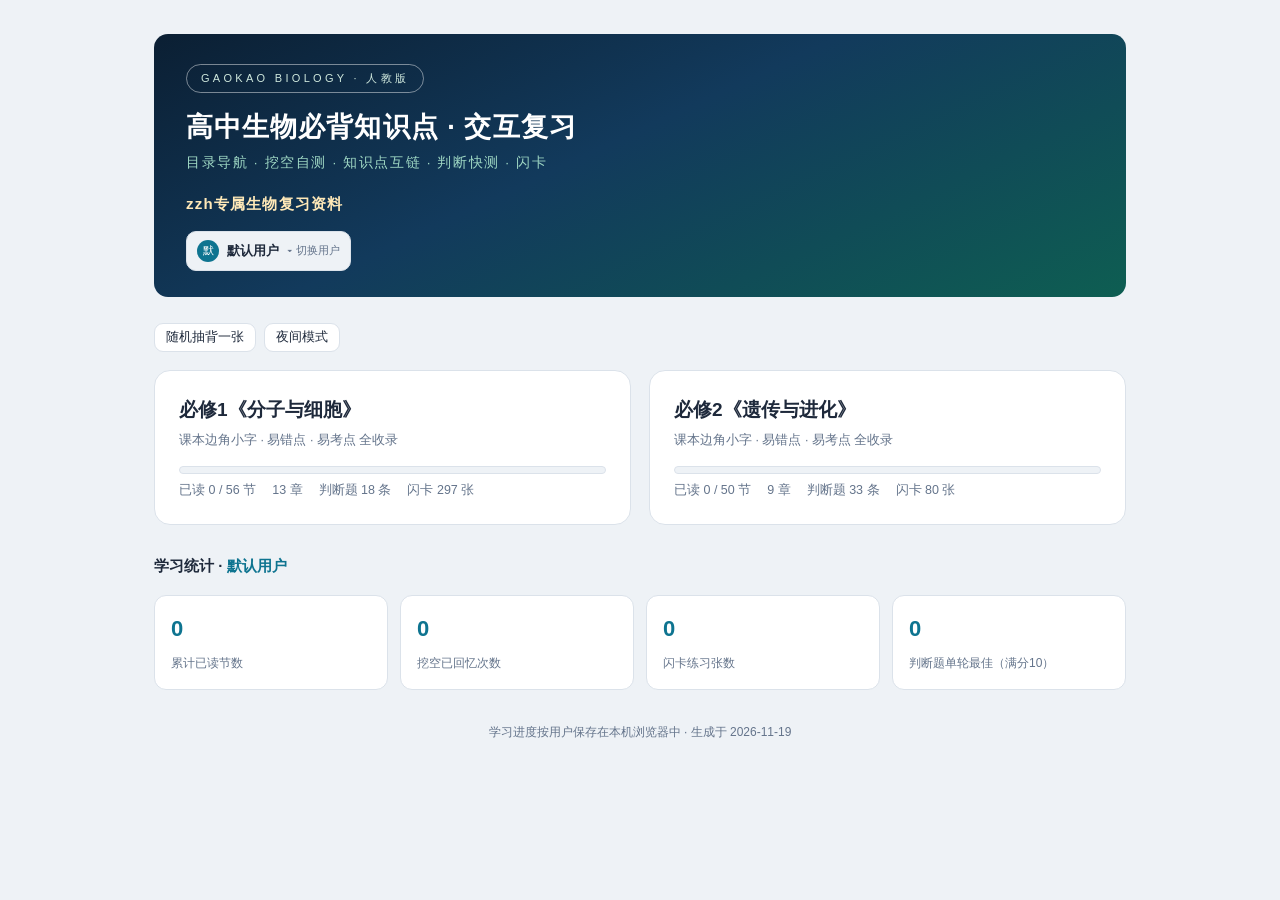
==== commit 9cce9723: "拉动狗绳改为逐帧姿势切换：预生成四帧拉动图（坐姿不变、上半身渐被拽向左上、腮红渐红），按拉动强度带滞回切帧；去除双层头部图层与遮罩，杜绝拉动时下方重影，松手随弹簧逐帧弹回" ====
--- a/web/index.html
+++ b/web/index.html
@@ -272,19 +272,10 @@
 .chain-anchor { fill:#b98a2e; }
 .chain-ring { fill:rgba(255,255,255,.15); stroke:#d8a63c; stroke-width:3.5; }
 .dog-body { position:absolute; left:41px; top:16px; width:148px; height:148px; z-index:1;
-  cursor:grab; will-change:transform; }
+  cursor:grab; }
 .dog-stage.grabbing .dog-body { cursor:grabbing; }
 .ch-dog { width:100%; height:100%; object-fit:cover; border-radius:50%; border:3px solid var(--line);
   box-shadow:0 10px 24px rgba(2,8,20,.12); pointer-events:none; -webkit-user-drag:none; }
-.dog-head { position:absolute; inset:0; pointer-events:none; will-change:transform;
-  transform-origin:47% 66%;
-  -webkit-mask-image: radial-gradient(ellipse 70% 58% at 47% 36%, #000 70%, transparent 95%);
-  mask-image: radial-gradient(ellipse 70% 58% at 47% 36%, #000 70%, transparent 95%); }
-.head-img { width:100%; height:100%; object-fit:cover; border-radius:50%; -webkit-user-drag:none; }
-.blush { position:absolute; width:18%; height:13%; border-radius:50%; pointer-events:none; opacity:0;
-  background:radial-gradient(closest-side, rgba(240,62,62,.9), rgba(240,62,62,0)); filter:blur(1px); }
-.blush.bl { left:21%; top:34%; }
-.blush.br { left:55%; top:33%; }
 .dog-hint { position:absolute; left:50%; bottom:-6px; transform:translateX(-50%); font-size:11px;
   color:var(--mut); background:var(--panel); border:1px solid var(--line); border-radius:999px;
   padding:2px 10px; white-space:nowrap; transition:opacity .4s; pointer-events:none; }
@@ -350,7 +341,7 @@
   <button class="qz-next show" id="dice-again">换一个</button>
 </div>
 <button class="xback" id="xback">← <span></span></button>
-<script>const HOME={"books": [{"id": "m1", "label": "必修1《分子与细胞》", "file": "m1.html", "sub": "课本边角小字 · 易错点 · 易考点 全收录", "secs": 56, "chN": 13, "quizN": 18, "cardN": 297}, {"id": "m2", "label": "必修2《遗传与进化》", "file": "m2.html", "sub": "课本边角小字 · 易错点 · 易考点 全收录", "secs": 50, "chN": 9, "quizN": 33, "cardN": 80}], "quiz": [{"q": "只要有氨基和羧基就是组成蛋白质的氨基酸", "a": false, "e": "必须连在同一个碳原子上", "ch": 3}, {"q": "易错警示 无线粒体一定不能进行有氧呼吸", "a": false, "e": "好氧细菌（醋酸杆菌等）无线粒体，有氧呼吸酶分布在细胞膜上", "ch": 5}, {"q": "加热与酶促反应机理相同", "a": false, "e": "加热给反应物能量，酶降低活化能", "ch": 7}, {"q": "ATP 与 ADP 相互转化是可逆反应", "a": false, "e": "物质可逆、能量与酶不可逆", "ch": 7}, {"q": "所有酶都在核糖体上合成", "a": false, "e": "RNA 类酶不是", "ch": 7}, {"q": "活细胞都能产生酶", "a": false, "e": "哺乳动物成熟红细胞不能", "ch": 7}, {"q": "没有线粒体就不能进行有氧呼吸", "a": false, "e": "", "ch": 8}, {"q": "线粒体能直接利用葡萄糖", "a": false, "e": "葡萄糖在细胞质基质分解为丙酮酸后才进入线粒体", "ch": 8}, {"q": "无氧呼吸不需要 O₂，最终有 [H] 积累", "a": false, "e": "[H] 用于还原丙酮酸", "ch": 8}, {"q": "光合作用产生的 ATP 远多于呼吸产生", "a": false, "e": "两者量级相当（判断题常考）", "ch": 9}, {"q": "停止光照后暗反应立即停止", "a": false, "e": "NADPH、ATP 有少量存量，暗反应可持续短暂进行", "ch": 9}, {"q": "细胞分裂间期是决定增殖快慢最关键的时期", "a": true, "e": "时间占比大、物质准备在此完成——S 期开始后分裂活动一旦启动会持续到完成", "ch": 10}, {"q": "细胞凋亡由遗传机制决定、与环境因素无关", "a": false, "e": "环境因素可诱导凋亡相关基因表达", "ch": 11}, {"q": "凋亡细胞内酶活性都降低", "a": false, "e": "凋亡相关酶（DNase、Caspase）活性升高", "ch": 11}, {"q": "被病原体感染的细胞死亡属于坏死", "a": false, "e": "被病毒感染的细胞被效应 T 细胞诱导清除属于凋亡", "ch": 11}, {"q": "个体发育中分裂、分化、衰老、凋亡对机体都有积极意义", "a": true, "e": "", "ch": 11}, {"q": "分化后细胞不能再分裂增殖", "a": false, "e": "造血干细胞等仍可分裂", "ch": 11}, {"q": "已分化细胞都有全能性", "a": false, "e": "需离体+条件才能表达", "ch": 11}, {"q": "1 个精原细胞经减数分裂可产生 4 种精子", "a": false, "e": "两两相同、互补，实为 2 种 4 个", "ch": 0}, {"q": "减Ⅱ后期着丝粒分裂，染色体数目暂时加倍", "a": true, "e": "减Ⅱ全程无同源染色体", "ch": 0}, {"q": "减Ⅰ同源染色体未分离，产生的 4 个配子全部异常", "a": true, "e": "减Ⅱ异常则只有一半配子异常", "ch": 0}, {"q": "减Ⅱ着丝粒分裂后单体未移向两极，4 个配子同样全部异常", "a": false, "e": "2 个正常、2 个异常", "ch": 0}, {"q": "受精卵的染色体数目恢复到本物种体细胞数目", "a": true, "e": "减数分裂减半 + 受精恢复，维持前后代染色体数目恒定", "ch": 0}, {"q": "杂合子 Aa 自交后代的性状分离比为 3:1", "a": true, "e": "", "ch": 1}, {"q": "杂合子测交后代的显隐比为 3:1", "a": false, "e": "测交后代为 1:1，比例反映被测个体配子种类及比例", "ch": 1}, {"q": "显性纯合致死时，杂合子自交后代显:隐 = 2:1", "a": true, "e": "AA 致死，存活个体为 Aa:aa = 2:1", "ch": 1}, {"q": "隐性纯合致死时，杂合子自交后代全为隐性", "a": false, "e": "后代全为显性", "ch": 1}, {"q": "非同源染色体上的非等位基因自由组合发生在减Ⅰ后期", "a": true, "e": "", "ch": 2}, {"q": "AaBb 测交后代四种表现型的比例为 9:3:3:1", "a": false, "e": "测交为 1:1:1:1；9:3:3:1 是自交结果", "ch": 2}, {"q": "不考虑互换，n 对同源染色体的个体可产生 2ⁿ 种配子", "a": true, "e": "", "ch": 2}, {"q": "红绿色盲是伴 X 染色体隐性遗传病", "a": true, "e": "男患者多于女患者，存在交叉遗传", "ch": 3}, {"q": "抗维生素 D 佝偻病是常染色体显性遗传病", "a": false, "e": "伴 X 染色体显性遗传，女多于男、世代连续", "ch": 3}, {"q": "调查遗传病发病率应在患者家系中抽样", "a": false, "e": "发病率在广大人群中随机抽样；家系调查用于确定遗传方式", "ch": 3}, {"q": "噬菌体侵染细菌实验证明 DNA 是遗传物质", "a": true, "e": "", "ch": 4}, {"q": "TMV 实验证明 RNA 是烟草花叶病毒的遗传物质", "a": true, "e": "RNA 病毒的基因在 RNA 上", "ch": 4}, {"q": "所有生物的遗传物质都是 DNA", "a": false, "e": "RNA 病毒以 RNA 为遗传物质，故称 DNA 是主要的遗传物质", "ch": 4}, {"q": "DNA 双链中每个磷酸基团都连接 2 个脱氧核糖", "a": false, "e": "每个磷酸连接 1~2 个脱氧核糖，两端 2 个游离磷酸各只连 1 个", "ch": 5}, {"q": "DNA 复制 n 代后共 2ⁿ 个 DNA，含亲代链的只有 2 个", "a": true, "e": "半保留复制", "ch": 5}, {"q": "人类基因组测序需测定 24 条染色体", "a": true, "e": "22 条常染色体 + X + Y", "ch": 5}, {"q": "翻译的直接模板是 DNA", "a": false, "e": "翻译模板是 mRNA", "ch": 6}, {"q": "密码子位于 mRNA 上，反密码子位于 tRNA 上", "a": true, "e": "", "ch": 6}, {"q": "中心法则包括 DNA 复制、转录和翻译等信息传递过程", "a": true, "e": "", "ch": 6}, {"q": "基因突变能产生新基因，是生物变异的根本来源", "a": true, "e": "为生物进化提供原材料", "ch": 7}, {"q": "秋水仙素诱导多倍体的原理是抑制纺锤体形成", "a": true, "e": "作用于分裂前期；诱导基因突变则作用于间期", "ch": 7}, {"q": "21 三体综合征是由基因突变引起的遗传病", "a": false, "e": "染色体异常遗传病（体细胞多一条 21 号染色体）", "ch": 7}, {"q": "单倍体的体细胞染色体数目与本物种配子相同", "a": true, "e": "", "ch": 7}, {"q": "受精作用过程中会发生基因重组", "a": false, "e": "基因重组不发生在受精作用中", "ch": 7}, {"q": "生物进化的基本单位是种群", "a": true, "e": "", "ch": 8}, {"q": "生物进化的实质是种群基因频率的改变", "a": true, "e": "自然选择使基因频率定向改变", "ch": 8}, {"q": "共同进化只发生在不同物种之间", "a": false, "e": "还包括生物与无机环境之间", "ch": 8}, {"q": "新物种形成的标志是产生生殖隔离", "a": true, "e": "隔离是物种形成的必要条件", "ch": 8}], "cards": [{"t": "施莱登、施旺", "c": "建立者：施莱登、施旺（提出）；魏尔肖补充「细胞通过分裂产生新细胞」。", "ch": 0}, {"t": "魏尔肖", "c": "建立者：施莱登、施旺（提出）；魏尔肖补充「细胞通过分裂产生新细胞」。", "ch": 0}, {"t": "细胞发育而来", "c": "内容（三点）：①细胞是一个有机体，一切动植物都由细胞发育而来，并由细胞和细胞产物构成；②细胞是一个相对独立的单位，既有自己的生命，又对与其他细胞共同组成的整体生命起作用；③新细胞是由老细胞分裂产生的。", "ch": 0}, {"t": "老细胞分裂", "c": "内容（三点）：①细胞是一个有机体，一切动植物都由细胞发育而来，并由细胞和细胞产物构成；②细胞是一个相对独立的单位，既有自己的生命，又对与其他细胞共同组成的整体生命起作用；③新细胞是由老细胞分裂产生的。", "ch": 0}, {"t": "细胞的统一性和生物体结构的统一性", "c": "意义：揭示细胞的统一性和生物体结构的统一性（证明动植物有共同的结构基础与亲缘关系）。", "ch": 0}, {"t": "原核生物、真菌、病毒", "c": "局限：未涉及原核生物、真菌、病毒；未揭示细胞的多样性。", "ch": 0}, {"t": "多样性", "c": "局限：未涉及原核生物、真菌、病毒；未揭示细胞的多样性。", "ch": 0}, {"t": "不完全归纳法", "c": "启示：科学发现离不开技术支持；理论经修正补充而完善；运用了不完全归纳法——结论可信但可能有例外。", "ch": 0}, {"t": "细胞层次即个体层次", "c": "植物没有「系统」层次（六大器官直接构成个体）；单细胞生物没有组织、器官、系统层次，细胞层次即个体层次；病毒没有结构层次（不属于生命系统的任何层次，但属于生物）。", "ch": 0}, {"t": "非生物的环境", "c": "生态系统包括生物群落与非生物的环境（阳光、空气、水等），仍属于生命系统。", "ch": 0}, {"t": "核酸（DNA 或 RNA）+ 蛋白质", "c": "结构：核酸（DNA 或 RNA）+ 蛋白质；无细胞结构，必须寄生在活细胞中才能增殖（培养病毒须用活细胞/活鸡胚，不能用普通培养基）。", "ch": 0}, {"t": "寄生在活细胞", "c": "结构：核酸（DNA 或 RNA）+ 蛋白质；无细胞结构，必须寄生在活细胞中才能增殖（培养病毒须用活细胞/活鸡胚，不能用普通培养基）。", "ch": 0}, {"t": "结构不稳定、易变异", "c": "分类：DNA 病毒（T2 噬菌体、乙肝病毒）；RNA 病毒（HIV、流感病毒、SARS 冠状病毒、新冠病毒）。RNA 病毒遗传物质一般为单链，结构不稳定、易变异，疫苗研发难度大。", "ch": 0}, {"t": "拟核", "c": "拟核：无核膜、核仁，大型环状 DNA 集中分布", "ch": 0}, {"t": "核糖体", "c": "只有核糖体", "ch": 0}, {"t": "肽聚糖", "c": "主要成分肽聚糖（支原体无细胞壁）", "ch": 0}, {"t": "二分裂", "c": "二分裂（不遵循孟德尔遗传定律）", "ch": 0}, {"t": "同时同地进行", "c": "同时同地进行（边转录边翻译）", "ch": 0}, {"t": "叶绿素和藻蓝素", "c": "蓝细菌（原核）：含叶绿素和藻蓝素，能进行光合作用，但没有叶绿体。", "ch": 0}, {"t": "没有叶绿体", "c": "蓝细菌（原核）：含叶绿素和藻蓝素，能进行光合作用，但没有叶绿体。", "ch": 0}, {"t": "质粒", "c": "质粒：小型环状 DNA，存在于绝大多数原核生物中，酵母菌中也存在；是基因工程的常用载体。", "ch": 0}, {"t": "绝大多数原核生物", "c": "质粒：小型环状 DNA，存在于绝大多数原核生物中，酵母菌中也存在；是基因工程的常用载体。", "ch": 0}, {"t": "富营养化（N、P 含量高）", "c": "水华与赤潮：水体富营养化（N、P 含量高）导致蓝细菌和绿藻等大量繁殖，淡水称水华，海水称赤潮。", "ch": 0}, {"t": "64 ÷ 16 = 4", "c": "视野内细胞数目计算：目镜 10×、物镜 10× 时圆形视野中有 64 个充满视野的细胞，换 40× 物镜后为 64 ÷ 16 = 4 个；若细胞呈单行排布，则按长度计算 16 ÷ 4 = 4 个。", "ch": 0}, {"t": "16 ÷ 4 = 4", "c": "视野内细胞数目计算：目镜 10×、物镜 10× 时圆形视野中有 64 个充满视野的细胞，换 40× 物镜后为 64 ÷ 16 = 4 个；若细胞呈单行排布，则按长度计算 16 ÷ 4 = 4 个。", "ch": 0}, {"t": "C 是最基本元素", "c": "C 是最基本元素（碳链构成生物大分子骨架）；鲜重含量最多的是 O，干重含量最多的是 C；占细胞鲜重最多的化合物是水，最多的有机物是蛋白质。", "ch": 1}, {"t": "干重含量最多的是 C", "c": "C 是最基本元素（碳链构成生物大分子骨架）；鲜重含量最多的是 O，干重含量最多的是 C；占细胞鲜重最多的化合物是水，最多的有机物是蛋白质。", "ch": 1}, {"t": "斐林试剂", "c": "斐林试剂：甲液 0.1 g/mL NaOH + 乙液 0.05 g/mL CuSO4，现配现用、等量混合", "ch": 1}, {"t": "浅蓝色 → 棕色 → 砖红色（Cu2O）", "c": "50~65 ℃ 水浴加热约 2 min：浅蓝色 → 棕色 → 砖红色（Cu2O）", "ch": 1}, {"t": "双缩脲试剂", "c": "双缩脲试剂：A 液 0.1 g/mL NaOH 1 mL + B 液 0.01 g/mL CuSO4 3~4 滴", "ch": 1}, {"t": "紫色", "c": "不加热，先加 A 液再加 B 液，呈紫色", "ch": 1}, {"t": "橘黄色", "c": "苏丹Ⅲ染液（橘黄色）或苏丹Ⅳ染液（红色）", "ch": 1}, {"t": "红色", "c": "苏丹Ⅲ染液（橘黄色）或苏丹Ⅳ染液（红色）", "ch": 1}, {"t": "蔗糖不是还原糖", "c": "还原糖：葡萄糖、果糖、麦芽糖、乳糖；蔗糖不是还原糖。选材要求「组织颜色浅、富含待测物」——甘蔗、甜菜（蔗糖非还原糖）、西瓜、番茄（红色干扰）均不合适，常用苹果、梨的匀浆。", "ch": 1}, {"t": "含两个及以上肽键", "c": "双缩脲试剂检测蛋白质要求分子中含两个及以上肽键——二肽不能被检测。", "ch": 1}, {"t": "自由水", "c": "存在形式：自由水（良好溶剂、参与反应、运输物质）与结合水（细胞结构的重要组成成分，如与蛋白质、多糖结合）。", "ch": 1}, {"t": "结合水", "c": "存在形式：自由水（良好溶剂、参与反应、运输物质）与结合水（细胞结构的重要组成成分，如与蛋白质、多糖结合）。", "ch": 1}, {"t": "升高 → 代谢旺盛", "c": "自由水/结合水比值：升高 → 代谢旺盛；降低 → 抗逆性（抗寒、抗旱）增强。冬眠动物、越冬植物比值下降。", "ch": 1}, {"t": "降低 → 抗逆性（抗寒、抗旱）增强", "c": "自由水/结合水比值：升高 → 代谢旺盛；降低 → 抗逆性（抗寒、抗旱）增强。冬眠动物、越冬植物比值下降。", "ch": 1}, {"t": "比热容大", "c": "水的性质：极性分子（良好的溶剂）、液体（氢键缔合）、比热容大（恒温、缓冲温度变化）。", "ch": 1}, {"t": "离子", "c": "存在形式：主要以离子形式存在（少量构成化合物，如 Fe2+ 于血红蛋白、Mg 于叶绿素、P 于核苷酸）。", "ch": 1}, {"t": "血 Ca²⁺过低→抽搐，过高→肌无力", "c": "缺乏症：血 Ca²⁺过低→抽搐，过高→肌无力；缺 Fe → 缺铁性贫血；缺 Mg → 叶片变黄；缺 B → 「花而不实」；缺 I → 甲状腺肿大（大脖子病）。", "ch": 1}, {"t": "Fe²⁺", "c": "血红素：含 Fe²⁺ 的卟啉环辅基；血红蛋白 = 珠蛋白 + 4 个血红素。生物体内没有含 Fe 的氨基酸，Fe 是肽链折叠后与辅基结合的。", "ch": 1}, {"t": "结合水被破坏后细胞死亡", "c": "晒干的种子与烘烤干种子：失去的主要分别是自由水和结合水——结合水被破坏后细胞死亡。", "ch": 1}, {"t": "纤维素不供能", "c": "淀粉储能、可水解供能；纤维素不供能，构成植物细胞壁；糖原暂时储能", "ch": 2}, {"t": "几丁质（壳多糖）", "c": "几丁质（壳多糖）：广泛存在于甲壳类动物和昆虫的外骨骼、真菌的细胞壁中；可用于制作人造皮肤、缝合线等，含 N 元素。", "ch": 2}, {"t": "储能物质", "c": "①细胞内良好的储能物质；②保温；③缓冲、减压，保护内脏", "ch": 2}, {"t": "所有细胞膜（生物膜）", "c": "构成所有细胞膜（生物膜）的重要成分", "ch": 2}, {"t": "脂质的运输", "c": "胆固醇：构成动物细胞膜的重要成分、参与血液中脂质的运输；性激素：促进生殖器官发育与生殖细胞形成；维生素 D：促进肠道对钙和磷的吸收", "ch": 2}, {"t": "钙和磷", "c": "胆固醇：构成动物细胞膜的重要成分、参与血液中脂质的运输；性激素：促进生殖器官发育与生殖细胞形成；维生素 D：促进肠道对钙和磷的吸收", "ch": 2}, {"t": "转变为脂肪", "c": "油料种子（花生、油菜）成熟过程中：光合产物（糖类）转变为脂肪储存，游离脂肪酸减少、脂肪增多，磷脂含量上升。", "ch": 2}, {"t": "水解并转变为糖类", "c": "种子萌发时：脂肪水解并转变为糖类（经过乙醛酸循环途径），自由水含量增多、呼吸作用增强。", "ch": 2}, {"t": "增加", "c": "萌发初期干重先增加（吸收 O2 与 H2O 参与氧化，质量来自氧）后持续减少（呼吸消耗）。", "ch": 2}, {"t": "肽键数 / 脱去水分子数", "c": "= 氨基酸数 − 肽链数（链状）", "ch": 3}, {"t": "至少含氨基 / 羧基数", "c": "= 肽链数（链状，环状为 0；R 基另计）", "ch": 3}, {"t": "N 原子数", "c": "= 氨基酸数 + R 基中 N 数", "ch": 3}, {"t": "O 原子数", "c": "= 各氨基酸 O 之和 − 脱去水数（链状）", "ch": 3}, {"t": "相对分子质量", "c": "= Σ氨基酸 − 18 × 脱水数 − 2 × 二硫键数", "ch": 3}, {"t": "二硫键", "c": "由两个半胱氨酸的巯基（—SH）脱 2 个 H 形成", "ch": 3}, {"t": "不供能", "c": "结构蛋白（肌肉、羽毛、头发）；催化（绝大多数酶）；运输（血红蛋白、通道蛋白、载体蛋白）；调节（胰岛素、生长激素）；免疫（抗体）。正常代谢中蛋白质不供能，仅在病理或衰老状态才氧化分解。", "ch": 3}, {"t": "一个氨基和一个羧基连接在同一个碳原子上", "c": "结构通式：至少含一个氨基和一个羧基连接在同一个碳原子上，该碳原子还连一个氢和一个 R 基。区别在于 R 基不同；有的 R 基中也含氨基或羧基。", "ch": 3}, {"t": "必需氨基酸", "c": "组成人体蛋白质的氨基酸约 21 种，其中 8 种（婴儿 9 种）为必需氨基酸，只能从食物获得，人体不能合成；非必需氨基酸可由转氨基作用合成。", "ch": 3}, {"t": "非必需氨基酸", "c": "组成人体蛋白质的氨基酸约 21 种，其中 8 种（婴儿 9 种）为必需氨基酸，只能从食物获得，人体不能合成；非必需氨基酸可由转氨基作用合成。", "ch": 3}, {"t": "核糖体", "c": "脱水缩合在核糖体上进行：一个氨基酸的羧基与另一个的氨基结合，脱去一分子水，形成肽键（—CO—NH—）。水中 H 来自氨基和羧基，O 只来自羧基。", "ch": 3}, {"t": "肽键（—CO—NH—）", "c": "脱水缩合在核糖体上进行：一个氨基酸的羧基与另一个的氨基结合，脱去一分子水，形成肽键（—CO—NH—）。水中 H 来自氨基和羧基，O 只来自羧基。", "ch": 3}, {"t": "种类、数目、排列顺序", "c": "蛋白质结构多样性直接原因：氨基酸的种类、数目、排列顺序不同 + 肽链盘曲折叠形成的空间结构千差万别；根本原因：基因（DNA）的多样性。", "ch": 3}, {"t": "空间结构", "c": "蛋白质结构多样性直接原因：氨基酸的种类、数目、排列顺序不同 + 肽链盘曲折叠形成的空间结构千差万别；根本原因：基因（DNA）的多样性。", "ch": 3}, {"t": "基因（DNA）的多样性", "c": "蛋白质结构多样性直接原因：氨基酸的种类、数目、排列顺序不同 + 肽链盘曲折叠形成的空间结构千差万别；根本原因：基因（DNA）的多样性。", "ch": 3}, {"t": "肽链间不能形成肽键", "c": "肽链间的连接：二硫键、氢键等（肽链间不能形成肽键）；二硫键可存在于肽链内或肽链间。", "ch": 3}, {"t": "变性", "c": "变性：高温、过酸、过碱、重金属、酒精等破坏空间结构（肽键不断裂），失去活性且不可恢复；变性后仍能用双缩脲试剂检测。高温消毒灭菌、熟鸡蛋易消化的原理。", "ch": 3}, {"t": "不可恢复", "c": "变性：高温、过酸、过碱、重金属、酒精等破坏空间结构（肽键不断裂），失去活性且不可恢复；变性后仍能用双缩脲试剂检测。高温消毒灭菌、熟鸡蛋易消化的原理。", "ch": 3}, {"t": "盐析", "c": "盐析：盐溶液降低蛋白质溶解度使其析出，空间结构不变、活性保持，加水可复溶——可逆。低温也不破坏空间结构。", "ch": 3}, {"t": "加水可复溶", "c": "盐析：盐溶液降低蛋白质溶解度使其析出，空间结构不变、活性保持，加水可复溶——可逆。低温也不破坏空间结构。", "ch": 3}, {"t": "磷酸 + 五碳糖 + 含氮碱基", "c": "核苷酸 = 磷酸 + 五碳糖 + 含氮碱基，连接处：磷酸—酯键连五碳糖。核苷 = 五碳糖 + 碱基（无磷酸）。腺苷 = 腺嘌呤 + 核糖。", "ch": 3}, {"t": "数目与排列顺序", "c": "DNA 多样性：脱氧核苷酸（碱基对）的数目与排列顺序千变万化（数学模型 4n）；特异性：每种 DNA 有特定的排列顺序——DNA 指纹、核酸检测的依据。", "ch": 3}, {"t": "碳链为基本骨架", "c": "生物大分子（多糖、蛋白质、核酸）以碳链为基本骨架，由单体（单体→多聚体）连接而成；「碳原子的排列方式和碳链的长短是生物大分子多样性的基础」（教材 P36）。", "ch": 3}, {"t": "基因的选择性表达", "c": "同一个体不同细胞 DNA 相同（都来自同一受精卵的有丝分裂），RNA 不完全相同（基因的选择性表达）。", "ch": 3}, {"t": "同一个基因", "c": "胰岛素 A、B 链由同一个基因编码，先合成前胰岛素原，加工切除 C 肽后形成 A、B 链。", "ch": 3}, {"t": "分隔开", "c": "①将细胞与外界环境分隔开（保障内部环境相对稳定；也是系统的边界）；②控制物质进出（相对性：控制作用有普遍性和相对性）；③进行细胞间的信息交流。", "ch": 4}, {"t": "控制物质进出", "c": "①将细胞与外界环境分隔开（保障内部环境相对稳定；也是系统的边界）；②控制物质进出（相对性：控制作用有普遍性和相对性）；③进行细胞间的信息交流。", "ch": 4}, {"t": "细胞间的信息交流", "c": "①将细胞与外界环境分隔开（保障内部环境相对稳定；也是系统的边界）；②控制物质进出（相对性：控制作用有普遍性和相对性）；③进行细胞间的信息交流。", "ch": 4}, {"t": "胞间连丝", "c": "信息交流三种方式：化学物质随体液运输（激素—靶细胞受体）；相邻细胞膜直接接触（精卵识别与结合）；相邻细胞形成通道（高等植物细胞的胞间连丝）。", "ch": 4}, {"t": "细胞膜上", "c": "受体位置：蛋白质类（大分子）激素受体在靶细胞细胞膜上；甲状腺激素（小分子脂溶性）和固醇类激素受体在细胞质或细胞核中。", "ch": 4}, {"t": "成熟红细胞", "c": "选材：哺乳动物成熟红细胞——无细胞壁；无细胞核和众多细胞器，排除其他膜干扰；吸水涨破后差速离心得较纯净细胞膜。", "ch": 4}, {"t": "无细胞核和众多细胞器", "c": "选材：哺乳动物成熟红细胞——无细胞壁；无细胞核和众多细胞器，排除其他膜干扰；吸水涨破后差速离心得较纯净细胞膜。", "ch": 4}, {"t": "连续两层", "c": "成分探索历程：欧文顿（脂溶性物质更易通过 → 膜由脂质组成）→ 戈特、格伦德尔（红细胞膜脂质铺展单分子层面积为表面积 2 倍 → 磷脂连续两层）→ 丹尼利、戴维森（表面张力低于油水界面 → 推测附有蛋白质）→ 后发现糖蛋…", "ch": 4}, {"t": "磷脂最丰富", "c": "成分：脂质（约 50%，磷脂最丰富；动物细胞膜还含胆固醇）+ 蛋白质（约 40%）+ 糖类（约 2%~10%，与蛋白质或脂质结合为糖蛋白/糖脂）。功能越复杂的膜，蛋白质的种类和数量越多。", "ch": 4}, {"t": "功能越复杂的膜，蛋白质的种类和数量越多", "c": "成分：脂质（约 50%，磷脂最丰富；动物细胞膜还含胆固醇）+ 蛋白质（约 40%）+ 糖类（约 2%~10%，与蛋白质或脂质结合为糖蛋白/糖脂）。功能越复杂的膜，蛋白质的种类和数量越多。", "ch": 4}, {"t": "磷脂双分子层", "c": "磷脂双分子层构成膜的基本支架，具有流动性；蛋白质分子镶、嵌、贯穿（部分或全部嵌入、贯穿于双层，或附着在表面）——分布是不对称、不均匀的。", "ch": 4}, {"t": "镶、嵌、贯穿", "c": "磷脂双分子层构成膜的基本支架，具有流动性；蛋白质分子镶、嵌、贯穿（部分或全部嵌入、贯穿于双层，或附着在表面）——分布是不对称、不均匀的。", "ch": 4}, {"t": "细胞膜外表面", "c": "糖蛋白（糖被）只分布于细胞膜外表面，与细胞识别、信息传递有关——据此判断膜的内外侧。", "ch": 4}, {"t": "流动性", "c": "流动性实例：变形虫运动与摄食、动物细胞缢裂、细胞融合与受精、巨噬细胞吞噬（胞吞）、分泌蛋白与神经递质释放（胞吐）、质壁分离与复原、细胞吸水膨胀失水皱缩。", "ch": 4}, {"t": "选择透过性", "c": "选择透过性的结构基础：细胞膜上转运蛋白的种类和数量，或转运蛋白空间结构的变化（教材 P66-72）。", "ch": 4}, {"t": "转运蛋白的种类和数量", "c": "选择透过性的结构基础：细胞膜上转运蛋白的种类和数量，或转运蛋白空间结构的变化（教材 P66-72）。", "ch": 4}, {"t": "空间结构的变化", "c": "选择透过性的结构基础：细胞膜上转运蛋白的种类和数量，或转运蛋白空间结构的变化（教材 P66-72）。", "ch": 4}, {"t": "纤维素和果胶", "c": "主要成分：植物——纤维素和果胶；真菌——几丁质；细菌——肽聚糖。全透性（对进出物质无选择性），细胞壁不是系统的边界。功能：支持和保护。", "ch": 4}, {"t": "细胞壁不是系统的边界", "c": "主要成分：植物——纤维素和果胶；真菌——几丁质；细菌——肽聚糖。全透性（对进出物质无选择性），细胞壁不是系统的边界。功能：支持和保护。", "ch": 4}, {"t": "细胞核是遗传信息库，是细胞代谢和遗传的控制中心", "c": "功能（黑体）：细胞核是遗传信息库，是细胞代谢和遗传的控制中心。", "ch": 4}, {"t": "核孔", "c": "结构：核膜（双层膜，外膜连内质网、附核糖体）、核孔（大分子如 mRNA、蛋白质进出的通道，具选择透过性，DNA 不能随意出核，大分子进出需能量）、核仁（与某种 RNA 的合成及核糖体的形成有关）、染色质（DNA+蛋白质，…", "ch": 4}, {"t": "某种 RNA 的合成及核糖体的形成", "c": "结构：核膜（双层膜，外膜连内质网、附核糖体）、核孔（大分子如 mRNA、蛋白质进出的通道，具选择透过性，DNA 不能随意出核，大分子进出需能量）、核仁（与某种 RNA 的合成及核糖体的形成有关）、染色质（DNA+蛋白质，…", "ch": 4}, {"t": "结构完整性", "c": "核质依存：精子和哺乳动物成熟红细胞寿命短；细胞需保持结构完整性。代谢旺盛细胞：核孔数目多、核仁较大。", "ch": 4}, {"t": "核孔数目多、核仁较大", "c": "核质依存：精子和哺乳动物成熟红细胞寿命短；细胞需保持结构完整性。代谢旺盛细胞：核孔数目多、核仁较大。", "ch": 4}, {"t": "大于 2S", "c": "提取人口腔上皮细胞膜脂质铺单分子层面积 大于 2S（含核膜、细胞器膜等）；哺乳动物成熟红细胞则恰好等于 2S；细菌因无核膜等也接近 2S。", "ch": 4}, {"t": "核质比", "c": "双小核草履虫有两个核、肌肉细胞多核：维持正常核质比。", "ch": 4}, {"t": "胶质状", "c": "细胞质 = 细胞质基质（胶质状，细胞代谢的主要场所，含水、无机盐、脂质、糖类、氨基酸、核苷酸、多种酶）+ 细胞器。", "ch": 5}, {"t": "差速离心法", "c": "分离细胞器的方法：差速离心法——细胞核最先沉淀，依次为叶绿体、线粒体与溶酶体、内质网与高尔基体，核糖体最后。", "ch": 5}, {"t": "细胞骨架", "c": "细胞骨架：由蛋白质纤维组成的网架结构；功能：维持细胞形态、锚定支撑细胞器，与细胞运动、分裂、分化及物质运输、能量转化、信息传递等密切相关。", "ch": 5}, {"t": "蛋白质纤维", "c": "细胞骨架：由蛋白质纤维组成的网架结构；功能：维持细胞形态、锚定支撑细胞器，与细胞运动、分裂、分化及物质运输、能量转化、信息传递等密切相关。", "ch": 5}, {"t": "有氧呼吸的主要场所", "c": "有氧呼吸的主要场所（二、三阶段）；「动力车间」；含少量 DNA（半自主）", "ch": 5}, {"t": "光合作用的场所", "c": "绿色植物光合作用的场所；「养料制造车间、能量转换站」", "ch": 5}, {"t": "加工、分类、包装", "c": "对来自内质网的蛋白质加工、分类、包装；植物：与细胞壁形成有关；「发送站」", "ch": 5}, {"t": "无膜", "c": "无膜，rRNA+蛋白质", "ch": 5}, {"t": "合成蛋白质", "c": "合成蛋白质（「生产蛋白质的机器」）；游离型合成胞内蛋白，附着型合成分泌蛋白/膜蛋白", "ch": 5}, {"t": "酸性水解酶", "c": "单层膜，内含多种酸性水解酶（pH≈5）", "ch": 5}, {"t": "高尔基体", "c": "分解衰老损伤的细胞器；吞噬杀死入侵病毒病菌；「消化车间」；来源于高尔基体", "ch": 5}, {"t": "细胞液", "c": "单层膜，内含细胞液（糖类、无机盐、色素、蛋白质）", "ch": 5}, {"t": "动物和低等植物", "c": "与动物和低等植物细胞的有丝分裂有关", "ch": 5}, {"t": "中心体", "c": "能自我复制的细胞器：线粒体、叶绿体（半自主，含环状 DNA）和中心体（间期复制，不含 DNA）。", "ch": 5}, {"t": "蛔虫除外", "c": "真核细胞（蛔虫除外）", "ch": 5}, {"t": "仅用于暗反应 C3 的还原", "c": "仅用于暗反应 C3 的还原", "ch": 5}, {"t": "同位素标记（示踪）法", "c": "研究方法：同位素标记（示踪）法（3H 标记亮氨酸注入豚鼠胰腺腺泡细胞），放射性依次出现于：核糖体 → 内质网 → 高尔基体 → 细胞膜 → 分泌物。", "ch": 5}, {"t": "交通枢纽/转化中心", "c": "膜面积变化：内质网减少；高尔基体先增后减（基本不变）——膜流的交通枢纽/转化中心；细胞膜增加。", "ch": 5}, {"t": "核糖体和中心体无膜，不属于生物膜系统", "c": "组成：细胞膜、核膜 + 细胞器膜（内质网、高尔基体、溶酶体、液泡、线粒体、叶绿体等）。核糖体和中心体无膜，不属于生物膜系统；原核生物有生物膜（细胞膜）但无生物膜系统。", "ch": 5}, {"t": "原核生物有生物膜（细胞膜）但无生物膜系统", "c": "组成：细胞膜、核膜 + 细胞器膜（内质网、高尔基体、溶酶体、液泡、线粒体、叶绿体等）。核糖体和中心体无膜，不属于生物膜系统；原核生物有生物膜（细胞膜）但无生物膜系统。", "ch": 5}, {"t": "叶绿体运动", "c": "原理：叶绿体绿色、扁平椭球形，不需染色可直接观察；观察细胞质流动以叶绿体运动为标志。活细胞的细胞质处于不断流动状态（环流式）。", "ch": 5}, {"t": "光照、室温", "c": "先低倍镜找细胞，再高倍镜观察；黑藻提前在光照、室温下培养可提高流速。同一细胞中叶绿体流动方向一致；若显微镜下顺时针环流，实际也是顺时针（显微镜不上下颠倒旋转方向）。", "ch": 5}, {"t": "亚显微结构", "c": "显微结构（光镜可见）：细胞壁、细胞质、细胞核、核仁、染色体、叶绿体、线粒体、液泡；亚显微结构（需电镜）：细胞膜、内质网膜、核膜厚度、核糖体、细胞骨架（<0.2 μm）。", "ch": 5}, {"t": "水分子（或其他溶剂分子）通过半透膜的扩散", "c": "概念：水分子（或其他溶剂分子）通过半透膜的扩散。方向：双向移动、总体单向。", "ch": 6}, {"t": "半透膜", "c": "条件：①具有半透膜；②膜两侧溶液具有浓度差。", "ch": 6}, {"t": "浓度差", "c": "条件：①具有半透膜；②膜两侧溶液具有浓度差。", "ch": 6}, {"t": "选择透过性膜是生物膜", "c": "半透膜：某些物质可透过而另一些不能透过的多孔性薄膜；选择透过性膜是生物膜，具有选择透过性（活性依赖）。", "ch": 6}, {"t": "仍然较高", "c": "动态平衡时：水分子仍在进出（数目相等），液面高的一侧浓度仍然较高（水柱压力所致）；浓度指物质的量浓度而非质量浓度。", "ch": 6}, {"t": "物质的量浓度", "c": "动态平衡时：水分子仍在进出（数目相等），液面高的一侧浓度仍然较高（水柱压力所致）；浓度指物质的量浓度而非质量浓度。", "ch": 6}, {"t": "先升后降，最终内外相等", "c": "漏斗实验：蔗糖酶加入后，若单糖不能透过半透膜→液面继续上升后稳定；若单糖能透过→先升后降，最终内外相等。", "ch": 6}, {"t": "质壁分离", "c": "质壁分离", "ch": 6}, {"t": "原生质层", "c": "原生质层：细胞膜+液泡膜+两层膜之间的细胞质", "ch": 6}, {"t": "原生质层伸缩性大于细胞壁", "c": "原理：内因——原生质层伸缩性大于细胞壁、原生质层相当于半透膜；外因——外界溶液浓度＞细胞液浓度。", "ch": 6}, {"t": "外表皮", "c": "选材：紫色洋葱鳞片叶外表皮（有大液泡、细胞液紫色便于观察）；黑藻（叶绿体绿色可观察）；洋葱内表皮可发生但不宜观察。", "ch": 6}, {"t": "浸润", "c": "试剂：0.3 g/mL 蔗糖溶液——既明显质壁分离又不致细胞失水死亡。引流法：滴蔗糖/清水+吸水纸吸引，重复几次，目的是让细胞浸润在相应溶液中。", "ch": 6}, {"t": "三次低倍镜观察、自身前后对照", "c": "三次低倍镜观察、自身前后对照：正常态 → 质壁分离 → 复原。第二次观察时质壁分离首先发生在细胞的角隅处；第一次观察不能省略。", "ch": 6}, {"t": "首先发生在细胞的角隅处", "c": "三次低倍镜观察、自身前后对照：正常态 → 质壁分离 → 复原。第二次观察时质壁分离首先发生在细胞的角隅处；第一次观察不能省略。", "ch": 6}, {"t": "外界溶液", "c": "变化分析：失水越多 → 液泡变小、颜色变深、细胞液浓度变大、吸水能力越强；细胞体积略缩小（壁限制）。原生质层与细胞壁之间充满外界溶液（细胞壁全透）。", "ch": 6}, {"t": "主动运输", "c": "自动复原：外界浓度＞细胞液浓度先失水质壁分离，但 K⁺、NO₃⁻ 等被主动运输吸收进入细胞，细胞液浓度升高后渗透吸水复原。能自动复原的溶液：KNO₃、甘油、尿素、乙二醇、葡萄糖（0.5 mol/L 尿素先分离后复原；0.…", "ch": 6}, {"t": "红细胞吸收葡萄糖", "c": "红细胞吸收葡萄糖、水经水通道蛋白、K⁺ 经 K⁺ 通道、Na⁺ 内流、K⁺ 外流", "ch": 6}, {"t": "耗能", "c": "耗能", "ch": 6}, {"t": "载体蛋白", "c": "载体蛋白", "ch": 6}, {"t": "自身构象（空间结构）改变", "c": "载体蛋白：只容许与自身结合部位相适应的分子/离子通过，转运时自身构象（空间结构）改变，如 CFTR 蛋白转运 Cl⁻（氯离子大小与性质与其结合部位相适应）。", "ch": 6}, {"t": "不与运输分子结合", "c": "通道蛋白：只容许大小和电荷相适应的分子通过，不与运输分子结合；水通道蛋白、离子通道。", "ch": 6}, {"t": "主动选择吸收", "c": "主动运输意义：保证细胞按生命活动需要，主动选择吸收所需营养物质，排出代谢废物和对细胞有害的物质（教材 P70）。", "ch": 6}, {"t": "流动性", "c": "胞吞胞吐（大分子等）：依赖膜的流动性，需要膜上蛋白质参与，耗能；跨膜 0 层；运输的不一定是大分子（神经递质小分子也经胞吐）；大分子也可经核孔出（不用胞吞胞吐）。", "ch": 6}, {"t": "降低化学反应的活化能", "c": "作用：催化；机理：降低化学反应的活化能（分子从常态转变为容易发生反应的活跃状态所需的能量）。与加热（给反应物能量）机理不同。", "ch": 7}, {"t": "毕希纳", "c": "本质探索（课本 P79）：巴斯德（发酵与活酵母细胞有关）→ 李比希（酵母死亡裂解后物质起作用）→ 毕希纳（获得无细胞提取液「酿酶」）→ 萨姆纳（提取脲酶结晶，证明是蛋白质）→ 切赫、奥特曼（少数 RNA 也有催化功能）。", "ch": 7}, {"t": "萨姆纳", "c": "本质探索（课本 P79）：巴斯德（发酵与活酵母细胞有关）→ 李比希（酵母死亡裂解后物质起作用）→ 毕希纳（获得无细胞提取液「酿酶」）→ 萨姆纳（提取脲酶结晶，证明是蛋白质）→ 切赫、奥特曼（少数 RNA 也有催化功能）。", "ch": 7}, {"t": "切赫、奥特曼", "c": "本质探索（课本 P79）：巴斯德（发酵与活酵母细胞有关）→ 李比希（酵母死亡裂解后物质起作用）→ 毕希纳（获得无细胞提取液「酿酶」）→ 萨姆纳（提取脲酶结晶，证明是蛋白质）→ 切赫、奥特曼（少数 RNA 也有催化功能）。", "ch": 7}, {"t": "有机物，绝大多数是蛋白质，少数是 RNA", "c": "酶的概念：活细胞产生的、具有催化作用的有机物，绝大多数是蛋白质，少数是 RNA。", "ch": 7}, {"t": "高效性", "c": "高效性：与无机催化剂相比降低活化能更显著——H₂O₂ 实验：3、4 号对照（Fe³⁺ vs 过氧化氢酶），气泡多、卫生香复燃猛。", "ch": 7}, {"t": "专一性", "c": "专一性：每种酶只能催化一种或一类化学反应。两套方案：①「一底物多酶」淀粉+唾液淀粉酶/蔗糖酶，用碘液检测（蔗糖不与碘反应，不能用碘液检蔗糖是否水解）；②「一酶多底物」淀粉/蔗糖+淀粉酶，用斐林试剂（60 ℃ 保温、沸水浴…", "ch": 7}, {"t": "碘液", "c": "专一性：每种酶只能催化一种或一类化学反应。两套方案：①「一底物多酶」淀粉+唾液淀粉酶/蔗糖酶，用碘液检测（蔗糖不与碘反应，不能用碘液检蔗糖是否水解）；②「一酶多底物」淀粉/蔗糖+淀粉酶，用斐林试剂（60 ℃ 保温、沸水浴…", "ch": 7}, {"t": "斐林试剂", "c": "专一性：每种酶只能催化一种或一类化学反应。两套方案：①「一底物多酶」淀粉+唾液淀粉酶/蔗糖酶，用碘液检测（蔗糖不与碘反应，不能用碘液检蔗糖是否水解）；②「一酶多底物」淀粉/蔗糖+淀粉酶，用斐林试剂（60 ℃ 保温、沸水浴…", "ch": 7}, {"t": "作用条件温和", "c": "作用条件温和：适宜温度、pH。过酸过碱、高温破坏空间结构永久失活；低温抑制活性但空间结构稳定，升温可恢复——酶保存：低温、最适 pH。", "ch": 7}, {"t": "低温抑制活性但空间结构稳定，升温可恢复", "c": "作用条件温和：适宜温度、pH。过酸过碱、高温破坏空间结构永久失活；低温抑制活性但空间结构稳定，升温可恢复——酶保存：低温、最适 pH。", "ch": 7}, {"t": "不改变平衡点", "c": "酶促反应原理与催化剂共性：①改变化学反应速率而本身不被消耗；②只能缩短达到平衡的时间，不改变平衡点；③反应前后性质数量不变（但酶自身需要更新）；④都降低活化能。", "ch": 7}, {"t": "先各自保温 5 min 再混合", "c": "冰浴（不变蓝）0 ℃、60 ℃（变蓝浅/消失）、沸水浴（变蓝）三组；先各自保温 5 min 再混合（防止未达预设温度即反应）；沸水浴后自来水冲凉再加碘（100 ℃ 直链淀粉螺旋结构破坏遇碘不变蓝；防止碘蒸发）；不能用 H…", "ch": 7}, {"t": "不能用 H₂O₂ 酶", "c": "冰浴（不变蓝）0 ℃、60 ℃（变蓝浅/消失）、沸水浴（变蓝）三组；先各自保温 5 min 再混合（防止未达预设温度即反应）；沸水浴后自来水冲凉再加碘（100 ℃ 直链淀粉螺旋结构破坏遇碘不变蓝；防止碘蒸发）；不能用 H…", "ch": 7}, {"t": "不能用斐林试剂", "c": "冰浴（不变蓝）0 ℃、60 ℃（变蓝浅/消失）、沸水浴（变蓝）三组；先各自保温 5 min 再混合（防止未达预设温度即反应）；沸水浴后自来水冲凉再加碘（100 ℃ 直链淀粉螺旋结构破坏遇碘不变蓝；防止碘蒸发）；不能用 H…", "ch": 7}, {"t": "不能用淀粉酶", "c": "先加酶+不同 pH 溶液（蒸馏水/HCl/NaOH）再加底物（否则未调 pH 反应已结束）；不能用淀粉酶（淀粉在酸性下自行水解；斐林试剂与酸反应干扰；碱性环境碘与碱反应干扰）", "ch": 7}, {"t": "单位时间内底物减少量或产物生成量", "c": "酶活性：酶催化特定化学反应的能力，用单位时间内底物减少量或产物生成量表示。", "ch": 7}, {"t": "温度、pH 通过影响酶活性", "c": "影响因素分两类：温度、pH 通过影响酶活性影响反应速率；酶浓度、底物浓度通过影响酶与底物接触面积影响速率，不影响酶活性。", "ch": 7}, {"t": "酶浓度、底物浓度通过影响酶与底物接触面积", "c": "影响因素分两类：温度、pH 通过影响酶活性影响反应速率；酶浓度、底物浓度通过影响酶与底物接触面积影响速率，不影响酶活性。", "ch": 7}, {"t": "Km 增大、Vmax 不变", "c": "抑制剂三种：竞争性抑制——抑制剂与底物结构相似，竞争活性中心；Km 增大、Vmax 不变，增加底物浓度可解除。非竞争性抑制——结合活性中心以外必需基团；Km 不变、Vmax 降低，加底物不能解除。反竞争性抑制——只结合酶…", "ch": 7}, {"t": "Km 不变、Vmax 降低", "c": "抑制剂三种：竞争性抑制——抑制剂与底物结构相似，竞争活性中心；Km 增大、Vmax 不变，增加底物浓度可解除。非竞争性抑制——结合活性中心以外必需基团；Km 不变、Vmax 降低，加底物不能解除。反竞争性抑制——只结合酶…", "ch": 7}, {"t": "Km 减小、Vmax 降低", "c": "抑制剂三种：竞争性抑制——抑制剂与底物结构相似，竞争活性中心；Km 增大、Vmax 不变，增加底物浓度可解除。非竞争性抑制——结合活性中心以外必需基团；Km 不变、Vmax 降低，加底物不能解除。反竞争性抑制——只结合酶…", "ch": 7}, {"t": "酶与底物的亲和力", "c": "Km（米氏常数）：反应速率达最大速率一半时的底物浓度，反映酶与底物的亲和力（越小亲和力越大）。", "ch": 7}, {"t": "A—P~P~P", "c": "结构简式 A—P~P~P：A=腺苷（腺嘌呤+核糖）；P=磷酸基团；—普通化学键；~特殊的化学键（远离 A 的那个易断裂，水解释能约 30.54 kJ/mol）。元素：C、H、O、N、P。", "ch": 7}, {"t": "特殊的化学键", "c": "结构简式 A—P~P~P：A=腺苷（腺嘌呤+核糖）；P=磷酸基团；—普通化学键；~特殊的化学键（远离 A 的那个易断裂，水解释能约 30.54 kJ/mol）。元素：C、H、O、N、P。", "ch": 7}, {"t": "直接的能源物质", "c": "功能：直接的能源物质——糖类、脂肪中能量稳定不能直接利用，须转化为 ATP 中活跃化学能。ATP 是物质不是能量；能口服（被消化分解，意义不大）。", "ch": 7}, {"t": "能口服", "c": "功能：直接的能源物质——糖类、脂肪中能量稳定不能直接利用，须转化为 ATP 中活跃化学能。ATP 是物质不是能量；能口服（被消化分解，意义不大）。", "ch": 7}, {"t": "转化迅速且处于动态平衡", "c": "ATP 含量少但供能及时持续：ATP 与 ADP 转化迅速且处于动态平衡；该转化机制是生物界的共性。", "ch": 7}, {"t": "不可逆反应", "c": "ATP ⇄ ADP + Pi + 能量：不可逆反应——酶不同（水解酶/合成酶）、场所不同、物质可逆而能量不可逆。合成能量来源：动物——呼吸作用；植物——呼吸作用+光合作用。", "ch": 7}, {"t": "能量不可逆", "c": "ATP ⇄ ADP + Pi + 能量：不可逆反应——酶不同（水解酶/合成酶）、场所不同、物质可逆而能量不可逆。合成能量来源：动物——呼吸作用；植物——呼吸作用+光合作用。", "ch": 7}, {"t": "货币", "c": "能量流通：吸能反应与 ATP 水解相联系；放能反应与 ATP 合成相联系。ATP 是细胞内流通的能量「货币」。", "ch": 7}, {"t": "总反应式", "c": "C6H12O6 + 6O2 + 6H2O →(酶) 6CO2 + 12H2O + 能量", "ch": 8}, {"t": "元素去向", "c": "CO2 中 O：来自葡萄糖和水", "ch": 8}, {"t": "转移路径", "c": "C：葡萄糖 → 丙酮酸 → CO2", "ch": 8}, {"t": "产酒精型", "c": "C6H12O6 →(酶) 2C2H5OH + 2CO2 + 少量能量", "ch": 8}, {"t": "产乳酸型", "c": "C6H12O6 →(酶) 2C3H6O3 + 少量能量", "ch": 8}, {"t": "共同点", "c": "场所全程在细胞质基质", "ch": 8}, {"t": "条件温和", "c": "与体外燃烧相比：有氧呼吸条件温和；能量逐步释放；一部分储存在 ATP 中。意义：能量逐步转移到 ATP、充分利用；缓慢有序释放维持细胞相对稳定。", "ch": 8}, {"t": "逐步释放", "c": "与体外燃烧相比：有氧呼吸条件温和；能量逐步释放；一部分储存在 ATP 中。意义：能量逐步转移到 ATP、充分利用；缓慢有序释放维持细胞相对稳定。", "ch": 8}, {"t": "兼性厌氧", "c": "酵母菌：真核单细胞真菌，兼性厌氧，繁殖（出芽生殖为主），细胞壁+细胞膜+细胞核+液泡+线粒体。", "ch": 8}, {"t": "对比实验法", "c": "方法：对比实验法（有氧、无氧装置相互对照）。检测 CO₂：澄清石灰水变浑浊；溴麝香草酚蓝水溶液：蓝→绿→黄（由变黄时间长短判断 CO₂ 多少）。检测酒精：酸性（浓硫酸）重铬酸钾：橙色→灰绿色。", "ch": 8}, {"t": "澄清石灰水变浑浊", "c": "方法：对比实验法（有氧、无氧装置相互对照）。检测 CO₂：澄清石灰水变浑浊；溴麝香草酚蓝水溶液：蓝→绿→黄（由变黄时间长短判断 CO₂ 多少）。检测酒精：酸性（浓硫酸）重铬酸钾：橙色→灰绿色。", "ch": 8}, {"t": "溴麝香草酚蓝水溶液：蓝→绿→黄", "c": "方法：对比实验法（有氧、无氧装置相互对照）。检测 CO₂：澄清石灰水变浑浊；溴麝香草酚蓝水溶液：蓝→绿→黄（由变黄时间长短判断 CO₂ 多少）。检测酒精：酸性（浓硫酸）重铬酸钾：橙色→灰绿色。", "ch": 8}, {"t": "酸性（浓硫酸）重铬酸钾：橙色→灰绿色", "c": "方法：对比实验法（有氧、无氧装置相互对照）。检测 CO₂：澄清石灰水变浑浊；溴麝香草酚蓝水溶液：蓝→绿→黄（由变黄时间长短判断 CO₂ 多少）。检测酒精：酸性（浓硫酸）重铬酸钾：橙色→灰绿色。", "ch": 8}, {"t": "NaOH 溶液", "c": "装置要点：空气先经 NaOH 溶液（除去 CO₂，排除干扰）；B 瓶（无氧组）先封口放置一段时间耗尽 O₂ 再连通检测瓶；培养液煮沸灭菌（排除杂菌呼吸干扰）；检测酒精需过滤取滤液（培养液浑浊有色会干扰，且葡萄糖可被重铬酸…", "ch": 8}, {"t": "先封口放置一段时间耗尽 O₂", "c": "装置要点：空气先经 NaOH 溶液（除去 CO₂，排除干扰）；B 瓶（无氧组）先封口放置一段时间耗尽 O₂ 再连通检测瓶；培养液煮沸灭菌（排除杂菌呼吸干扰）；检测酒精需过滤取滤液（培养液浑浊有色会干扰，且葡萄糖可被重铬酸…", "ch": 8}, {"t": "煮沸灭菌", "c": "装置要点：空气先经 NaOH 溶液（除去 CO₂，排除干扰）；B 瓶（无氧组）先封口放置一段时间耗尽 O₂ 再连通检测瓶；培养液煮沸灭菌（排除杂菌呼吸干扰）；检测酒精需过滤取滤液（培养液浑浊有色会干扰，且葡萄糖可被重铬酸…", "ch": 8}, {"t": "过滤取滤液", "c": "装置要点：空气先经 NaOH 溶液（除去 CO₂，排除干扰）；B 瓶（无氧组）先封口放置一段时间耗尽 O₂ 再连通检测瓶；培养液煮沸灭菌（排除杂菌呼吸干扰）；检测酒精需过滤取滤液（培养液浑浊有色会干扰，且葡萄糖可被重铬酸…", "ch": 8}, {"t": "细胞质基质", "c": "细胞质基质", "ch": 8}, {"t": "2 丙酮酸 + [H](NADH)", "c": "葡萄糖 → 2 丙酮酸 + [H](NADH)", "ch": 8}, {"t": "线粒体基质", "c": "线粒体基质", "ch": 8}, {"t": "H₂O", "c": "丙酮酸 + H₂O → CO₂ + [H]", "ch": 8}, {"t": "线粒体内膜", "c": "线粒体内膜", "ch": 8}, {"t": "O₂", "c": "[H] + O₂ → H₂O", "ch": 8}, {"t": "大量 ATP", "c": "大量 ATP（最多）", "ch": 8}, {"t": "存留在酒精或乳酸中", "c": "无氧呼吸释放能量少的原因：葡萄糖中大部分能量存留在酒精或乳酸中；无氧呼吸释放的能量大部分（其余部分）以热能散失。", "ch": 8}, {"t": "控制酶合成的基因不同", "c": "不同生物无氧呼吸产物不同的直接原因：酶种类不同；根本原因：控制酶合成的基因不同。", "ch": 8}, {"t": "O₂ 吸收量 = CO₂ 释放量", "c": "据气体：O₂ 吸收量 = CO₂ 释放量 → 只进行有氧呼吸（或同时有产乳酸无氧呼吸）；CO₂ &gt; O₂ → 有氧呼吸 + 产酒精无氧呼吸（差值 = 无氧呼吸释放的 CO₂，差值的一半 = 酒精量）；只无 CO₂ …", "ch": 8}, {"t": "CO₂ &gt; O₂", "c": "据气体：O₂ 吸收量 = CO₂ 释放量 → 只进行有氧呼吸（或同时有产乳酸无氧呼吸）；CO₂ &gt; O₂ → 有氧呼吸 + 产酒精无氧呼吸（差值 = 无氧呼吸释放的 CO₂，差值的一半 = 酒精量）；只无 CO₂ …", "ch": 8}, {"t": "遮光", "c": "液滴移动法（装置一 NaOH 吸收 CO₂：左移距离 = 有氧呼吸耗 O₂ 量；装置二清水对照：左移 = 耗 O₂ − 放 CO₂，右移 = 放 CO₂ − 耗 O₂）。设死种子（等量灭活）对照排除气压温度物理因素；装置…", "ch": 8}, {"t": "温度（影响酶活性）", "c": "外因：温度（影响酶活性）、O₂ 浓度、CO₂ 浓度（高浓度抑制呼吸）、含水量。", "ch": 8}, {"t": "稻田定期排水（避免无氧呼吸产酒精烂根）", "c": "应用（背诵）：包扎伤口用透气纱布（抑制厌氧菌）；酿酒先通气后密封；花盆松土（促进根有氧呼吸、利于无机盐吸收）；储粮晒干、果蔬低温低氧高 CO₂；破伤风杆菌厌氧需清创；提倡慢跑（避免乳酸堆积）；稻田定期排水（避免无氧呼吸产…", "ch": 8}, {"t": "无水乙醇（有机溶剂）", "c": "色素提取：色素能溶解在无水乙醇（有机溶剂）中；分离：色素在层析液中溶解度不同，溶解度高者随层析液在滤纸上扩散得快。", "ch": 9}, {"t": "层析液中溶解度不同", "c": "色素提取：色素能溶解在无水乙醇（有机溶剂）中；分离：色素在层析液中溶解度不同，溶解度高者随层析液在滤纸上扩散得快。", "ch": 9}, {"t": "SiO₂", "c": "步骤细节：加 SiO₂（研磨充分）、CaCO₃（防止研磨中色素被破坏）；研磨迅速（防乙醇挥发）充分（破坏叶绿体释出色素）；过滤用单层尼龙布（滤纸吸附色素、色素分子不易透过）；滤纸条剪两角（防边缘扩散过快使色素带不齐）；画…", "ch": 9}, {"t": "CaCO₃", "c": "步骤细节：加 SiO₂（研磨充分）、CaCO₃（防止研磨中色素被破坏）；研磨迅速（防乙醇挥发）充分（破坏叶绿体释出色素）；过滤用单层尼龙布（滤纸吸附色素、色素分子不易透过）；滤纸条剪两角（防边缘扩散过快使色素带不齐）；画…", "ch": 9}, {"t": "单层尼龙布", "c": "步骤细节：加 SiO₂（研磨充分）、CaCO₃（防止研磨中色素被破坏）；研磨迅速（防乙醇挥发）充分（破坏叶绿体释出色素）；过滤用单层尼龙布（滤纸吸附色素、色素分子不易透过）；滤纸条剪两角（防边缘扩散过快使色素带不齐）；画…", "ch": 9}, {"t": "细、直、齐", "c": "步骤细节：加 SiO₂（研磨充分）、CaCO₃（防止研磨中色素被破坏）；研磨迅速（防乙醇挥发）充分（破坏叶绿体释出色素）；过滤用单层尼龙布（滤纸吸附色素、色素分子不易透过）；滤纸条剪两角（防边缘扩散过快使色素带不齐）；画…", "ch": 9}, {"t": "滤液细线不能触及层析液", "c": "步骤细节：加 SiO₂（研磨充分）、CaCO₃（防止研磨中色素被破坏）；研磨迅速（防乙醇挥发）充分（破坏叶绿体释出色素）；过滤用单层尼龙布（滤纸吸附色素、色素分子不易透过）；滤纸条剪两角（防边缘扩散过快使色素带不齐）；画…", "ch": 9}, {"t": "Mg", "c": "结果（从上到下）：胡萝卜素（橙黄色，最快）→ 叶黄素（黄色）→ 叶绿素 a（蓝绿色，最宽/含量最多）→ 叶绿素 b（黄绿色）。类胡萝卜素占 1/3（含 C、H 或 C、H、O），叶绿素占 2/3（含 C、H、O、N、Mg…", "ch": 9}, {"t": "吸收、传递、转化光能", "c": "色素功能：吸收、传递、转化光能；叶绿素主要吸收红光和蓝紫光，类胡萝卜素主要吸收蓝紫光；对绿光吸收最少（叶片显绿色）。", "ch": 9}, {"t": "红光和蓝紫光", "c": "色素功能：吸收、传递、转化光能；叶绿素主要吸收红光和蓝紫光，类胡萝卜素主要吸收蓝紫光；对绿光吸收最少（叶片显绿色）。", "ch": 9}, {"t": "水的光解与糖的合成不是同一反应", "c": "希尔反应：离体叶绿体加铁盐（有 H₂O 无 CO₂），光照下放 O₂——说明水的光解与糖的合成不是同一反应；但不能证明 O₂ 中氧全部来自水（未排除叶绿体其他物质干扰、未直接观察氧的转移）。", "ch": 9}, {"t": "鲁宾、卡门（同位素标记法，对比实验）", "c": "鲁宾、卡门（同位素标记法，对比实验）：H₂18O 组放 18O₂，C18O₂ 组放 O₂——证明光合作用释放的 O₂ 全部来自水。", "ch": 9}, {"t": "全部来自水", "c": "鲁宾、卡门（同位素标记法，对比实验）：H₂18O 组放 18O₂，C18O₂ 组放 O₂——证明光合作用释放的 O₂ 全部来自水。", "ch": 9}, {"t": "卡尔文（小球藻、¹⁴CO₂、双向纸层析）", "c": "卡尔文（小球藻、¹⁴CO₂、双向纸层析）：缩短取样时间至 0.5 s，¹⁴C 首先出现在 3-磷酸甘油酸（C₃）→ 5 s 出现在 RuBP（C₅）和六碳糖——C 的转移路径：CO₂ → C₃ →（CH₂O）/C₅。取样…", "ch": 9}, {"t": "煮沸乙醇杀死小球藻", "c": "卡尔文（小球藻、¹⁴CO₂、双向纸层析）：缩短取样时间至 0.5 s，¹⁴C 首先出现在 3-磷酸甘油酸（C₃）→ 5 s 出现在 RuBP（C₅）和六碳糖——C 的转移路径：CO₂ → C₃ →（CH₂O）/C₅。取样…", "ch": 9}, {"t": "类囊体薄膜", "c": "类囊体薄膜", "ch": 9}, {"t": "叶绿体基质", "c": "叶绿体基质", "ch": 9}, {"t": "不直接需光但依赖光反应产物", "c": "多种酶、CO₂；不直接需光但依赖光反应产物", "ch": 9}, {"t": "2C₃", "c": "①CO₂ 固定：CO₂ + C₅ → 2C₃；②C₃ 的还原：C₃ + [H] + ATP →（CH₂O）+ C₅", "ch": 9}, {"t": "活跃化学能", "c": "光能 → NADPH、ATP 中活跃化学能", "ch": 9}, {"t": "稳定化学能", "c": "活跃化学能 → 有机物中稳定化学能", "ch": 9}, {"t": "水的光解", "c": "唯一不需要酶催化的反应：水的光解。", "ch": 9}, {"t": "主动运输", "c": "光反应中 ATP 合成：PQ 载体主动运输泵 H⁺ 入类囊体腔 + 水光解产 H⁺；H⁺ 经 ATP 合酶（协助扩散）回流合成 ATP。", "ch": 9}, {"t": "既消耗水又产生水", "c": "光反应、暗反应都既消耗水又产生水（光解耗水；合成糖类/ATP 产水）——判断正确。", "ch": 9}, {"t": "只用于暗反应", "c": "叶绿体产生的 ATP 只用于暗反应，不用于其他生命活动。", "ch": 9}, {"t": "C₃ 分子数是 C₅ 的 2 倍", "c": "暗反应稳定时，C₃ 分子数是 C₅ 的 2 倍（1 C₅ 固定 1 CO₂ 生成 2 C₃）。", "ch": 9}, {"t": "光补偿点", "c": "光补偿点：光合强度=呼吸强度（植物需整株光合＞呼吸才能生长）；光饱和点以后限制因素为 CO₂ 浓度、温度等。阳生植物补偿点、饱和点均高；阴生植物均低（连续阴雨时阴生植物受影响小）。", "ch": 9}, {"t": "光饱和点", "c": "光补偿点：光合强度=呼吸强度（植物需整株光合＞呼吸才能生长）；光饱和点以后限制因素为 CO₂ 浓度、温度等。阳生植物补偿点、饱和点均高；阴生植物均低（连续阴雨时阴生植物受影响小）。", "ch": 9}, {"t": "真正（总）光合 = 净（表观）光合 + 呼吸消耗", "c": "关键指标：真正（总）光合 = 净（表观）光合 + 呼吸消耗。「制造/产生/固定/合成/消耗」为总光合；「吸收/释放/测定/积累」为净光合。", "ch": 9}, {"t": "硝化细菌", "c": "硝化细菌等：利用体外环境中无机物氧化（NH₃ → HNO₂ → HNO₃）释放的化学能合成有机物。与光合作用同为自养，但能源不同（化学能 vs 光能）。", "ch": 9}, {"t": "浮起的数量", "c": "光合作用影响因素实验（教材 P105）：探究光照强度——调整灯与烧杯距离；CO₂ 浓度——吹气时间或不同浓度 NaHCO₃ 溶液；温度——水浴保温；光质——功率相同的不同色光 LED。因变量：圆形小叶片浮起的数量（或浮起…", "ch": 9}, {"t": "盛水玻璃槽", "c": "光合作用影响因素实验（教材 P105）：探究光照强度——调整灯与烧杯距离；CO₂ 浓度——吹气时间或不同浓度 NaHCO₃ 溶液；温度——水浴保温；光质——功率相同的不同色光 LED。因变量：圆形小叶片浮起的数量（或浮起…", "ch": 9}, {"t": "花青素", "c": "秋叶变黄：低温叶绿素合成受阻且易降解，类胡萝卜素稳定显现黄色；变红：可溶性糖积累形成花青素。遮光条件下叶绿素含量升高、叶绿素 a/b 比值降低（适应蓝紫光比例高的阴生环境）。", "ch": 9}, {"t": "生长和分裂", "c": "细胞增殖：细胞生长和分裂的过程（物质准备+细胞分裂）；是生物体生长、发育、繁殖、遗传的基础。", "ch": 10}, {"t": "表面积与体积之比（相对表面积）", "c": "细胞不能无限长大的原因：①表面积与体积之比（相对表面积）限制——体积越大相对表面积越小，物质运输效率越低；②核质比限制——一个核的控制能力有限。细胞也不能太小（容纳必要结构与物质）。", "ch": 10}, {"t": "核质比", "c": "细胞不能无限长大的原因：①表面积与体积之比（相对表面积）限制——体积越大相对表面积越小，物质运输效率越低；②核质比限制——一个核的控制能力有限。细胞也不能太小（容纳必要结构与物质）。", "ch": 10}, {"t": "细胞周期（黑体）", "c": "细胞周期（黑体）：连续分裂的细胞，从一次分裂完成时开始，到下一次分裂完成时为止；包括分裂间期（约占 90%~95%）和分裂期（M 期）。有丝分裂严格指分裂期。", "ch": 10}, {"t": "一次分裂完成时开始", "c": "细胞周期（黑体）：连续分裂的细胞，从一次分裂完成时开始，到下一次分裂完成时为止；包括分裂间期（约占 90%~95%）和分裂期（M 期）。有丝分裂严格指分裂期。", "ch": 10}, {"t": "下一次分裂完成时为止", "c": "细胞周期（黑体）：连续分裂的细胞，从一次分裂完成时开始，到下一次分裂完成时为止；包括分裂间期（约占 90%~95%）和分裂期（M 期）。有丝分裂严格指分裂期。", "ch": 10}, {"t": "S 期（DNA 复制）", "c": "分裂间期细分：G1（RNA、蛋白质合成，为 S 期准备）、S 期（DNA 复制）、G2（合成微管蛋白等，为 M 期准备）。", "ch": 10}, {"t": "DNA 分子的复制", "c": "完成 DNA 分子的复制和有关蛋白质的合成，细胞适度生长；动物细胞中心粒倍增", "ch": 10}, {"t": "有关蛋白质的合成", "c": "完成 DNA 分子的复制和有关蛋白质的合成，细胞适度生长；动物细胞中心粒倍增", "ch": 10}, {"t": "「膜仁消失显两体」", "c": "「膜仁消失显两体」：核膜核仁消失，出现染色体和纺锤体，染色体散乱分布", "ch": 10}, {"t": "「形定数晰赤道齐」", "c": "「形定数晰赤道齐」：染色体形态稳定、数目清晰，着丝粒整齐排列在赤道板上——观察染色体最佳时期", "ch": 10}, {"t": "赤道板", "c": "「形定数晰赤道齐」：染色体形态稳定、数目清晰，着丝粒整齐排列在赤道板上——观察染色体最佳时期", "ch": 10}, {"t": "「点裂数数加均极」", "c": "「点裂数数加均极」：着丝粒分裂，姐妹染色单体分开成为两条染色体，染色体数目加倍，平均移向两极", "ch": 10}, {"t": "加倍", "c": "「点裂数数加均极」：着丝粒分裂，姐妹染色单体分开成为两条染色体，染色体数目加倍，平均移向两极", "ch": 10}, {"t": "「两消两现重开始」", "c": "「两消两现重开始」：染色体、纺锤体消失，核膜核仁重现", "ch": 10}, {"t": "中心粒发出星射线", "c": "动植物细胞有丝分裂区别：①前期纺锤体形成方式——动物中心粒发出星射线；植物两极发出纺锤丝；②末期细胞质分裂——动物细胞膜中部内陷缢裂；植物赤道板位置出现细胞板扩展成新细胞壁。区分动植物细胞最可靠依据：细胞质分裂方式（有无…", "ch": 10}, {"t": "两极发出纺锤丝", "c": "动植物细胞有丝分裂区别：①前期纺锤体形成方式——动物中心粒发出星射线；植物两极发出纺锤丝；②末期细胞质分裂——动物细胞膜中部内陷缢裂；植物赤道板位置出现细胞板扩展成新细胞壁。区分动植物细胞最可靠依据：细胞质分裂方式（有无…", "ch": 10}, {"t": "细胞膜中部内陷缢裂", "c": "动植物细胞有丝分裂区别：①前期纺锤体形成方式——动物中心粒发出星射线；植物两极发出纺锤丝；②末期细胞质分裂——动物细胞膜中部内陷缢裂；植物赤道板位置出现细胞板扩展成新细胞壁。区分动植物细胞最可靠依据：细胞质分裂方式（有无…", "ch": 10}, {"t": "赤道板位置出现细胞板", "c": "动植物细胞有丝分裂区别：①前期纺锤体形成方式——动物中心粒发出星射线；植物两极发出纺锤丝；②末期细胞质分裂——动物细胞膜中部内陷缢裂；植物赤道板位置出现细胞板扩展成新细胞壁。区分动植物细胞最可靠依据：细胞质分裂方式（有无…", "ch": 10}, {"t": "中心体", "c": "有关细胞器：核糖体（间期合成蛋白质）、中心体（动物、低等植物）、线粒体（供能）、高尔基体（植物末期形成细胞壁）。", "ch": 10}, {"t": "精确地平均分配", "c": "有丝分裂意义（黑体）：将亲代细胞的染色体经过复制后，精确地平均分配到两个子细胞中，保持亲代和子代细胞之间遗传性状的稳定性。", "ch": 10}, {"t": "亲代和子代细胞之间遗传性状的稳定性", "c": "有丝分裂意义（黑体）：将亲代细胞的染色体经过复制后，精确地平均分配到两个子细胞中，保持亲代和子代细胞之间遗传性状的稳定性。", "ch": 10}, {"t": "没有出现纺锤丝和染色体的变化", "c": "过程：细胞核先延长缢裂为二，然后整个细胞从中部缢裂为二。特点：没有出现纺锤丝和染色体的变化（但有 DNA 复制）；过程简单迅速耗能少，核膜核仁不消失。典型实例：蛙的红细胞（高等植物薄壁组织如胚乳细胞中也常见）。", "ch": 10}, {"t": "蛙的红细胞", "c": "过程：细胞核先延长缢裂为二，然后整个细胞从中部缢裂为二。特点：没有出现纺锤丝和染色体的变化（但有 DNA 复制）；过程简单迅速耗能少，核膜核仁不消失。典型实例：蛙的红细胞（高等植物薄壁组织如胚乳细胞中也常见）。", "ch": 10}, {"t": "解离后细胞已死亡", "c": "解离后细胞已死亡——不能观察到连续分裂过程，需移动装片寻找不同时期的细胞。", "ch": 10}, {"t": "呈正方形、排列紧密", "c": "分生区细胞特点：呈正方形、排列紧密；先低倍镜找分生区，再高倍镜观察；视野中间期细胞最多（间期时间最长——各期细胞数目与该期持续时间成正比）。", "ch": 10}, {"t": "间期", "c": "药物：抑制 DNA 复制的抗癌药使细胞停留在间期；秋水仙素抑制纺锤体形成→着丝粒正常分裂但染色体不能移向两极→染色体数目加倍（多倍体育种、中期阻断法）。", "ch": 10}, {"t": "秋水仙素抑制纺锤体形成", "c": "药物：抑制 DNA 复制的抗癌药使细胞停留在间期；秋水仙素抑制纺锤体形成→着丝粒正常分裂但染色体不能移向两极→染色体数目加倍（多倍体育种、中期阻断法）。", "ch": 10}, {"t": "形态、结构和生理功能上发生稳定性差异", "c": "概念（黑体）：在个体发育中，由一个或一种细胞增殖产生的后代，在形态、结构和生理功能上发生稳定性差异的过程。", "ch": 11}, {"t": "基因的选择性表达", "c": "根本原因（实质）：基因的选择性表达（遗传物质 DNA 不变；mRNA、蛋白质种类改变）。", "ch": 11}, {"t": "全套遗传信息（全套基因）", "c": "原因：细胞含有本物种的全套遗传信息（全套基因）。条件：①离体；②适宜的营养、激素等条件。标志：发育成完整个体或分化成其他各种细胞。", "ch": 11}, {"t": "离体", "c": "原因：细胞含有本物种的全套遗传信息（全套基因）。条件：①离体；②适宜的营养、激素等条件。标志：发育成完整个体或分化成其他各种细胞。", "ch": 11}, {"t": "已分化的动物细胞核具有全能性", "c": "实例：植物组织培养（植物细胞全能性）；克隆羊多莉（已分化的动物细胞核具有全能性）。种子萌发长成植株不是体现全能性（胚本身是幼体，属正常发育）。", "ch": 11}, {"t": "不是", "c": "实例：植物组织培养（植物细胞全能性）；克隆羊多莉（已分化的动物细胞核具有全能性）。种子萌发长成植株不是体现全能性（胚本身是幼体，属正常发育）。", "ch": 11}, {"t": "生殖细胞（卵细胞）分化程度高而全能性较高", "c": "一般规律：分化程度越高，全能性越低；但生殖细胞（卵细胞）分化程度高而全能性较高（孤雌生殖）——特例。", "ch": 11}, {"t": "体积增大", "c": "特征口诀「一大一小、一多一少、两慢两低」：细胞核体积增大（核膜内折、染色质收缩）、细胞体积变小；色素（脂褐素）积累；水分减少；酶活性降低、代谢减慢；膜通透性改变、物质运输功能降低。", "ch": 11}, {"t": "体积变小", "c": "特征口诀「一大一小、一多一少、两慢两低」：细胞核体积增大（核膜内折、染色质收缩）、细胞体积变小；色素（脂褐素）积累；水分减少；酶活性降低、代谢减慢；膜通透性改变、物质运输功能降低。", "ch": 11}, {"t": "自由基学说", "c": "自由基学说：异常活泼的带电分子或基团攻击磷脂（破坏生物膜）、DNA（基因突变）、蛋白质（活性下降）→ 细胞衰老。", "ch": 11}, {"t": "端粒学说", "c": "端粒学说：端粒是染色体两端特殊序列的 DNA-蛋白质复合体；细胞每分裂一次端粒缩短一截，内侧正常 DNA 序列受损 → 细胞活动异常。端粒酶（含 RNA 模板的逆转录酶）可补添端粒（生殖细胞、癌细胞中活跃）。", "ch": 11}, {"t": "特殊序列的 DNA-蛋白质复合体", "c": "端粒学说：端粒是染色体两端特殊序列的 DNA-蛋白质复合体；细胞每分裂一次端粒缩短一截，内侧正常 DNA 序列受损 → 细胞活动异常。端粒酶（含 RNA 模板的逆转录酶）可补添端粒（生殖细胞、癌细胞中活跃）。", "ch": 11}, {"t": "细胞普遍衰老的过程", "c": "个体衰老与细胞衰老的关系：单细胞生物——细胞衰老=个体衰老；多细胞生物——个体衰老=细胞普遍衰老的过程，但年轻个体也有衰老细胞，衰老个体也有新生细胞（造血干细胞）。", "ch": 11}, {"t": "自我更新", "c": "正常细胞衰老有利于机体自我更新；延缓衰老：合理营养、多运动、多用脑、不吸烟、心情愉悦。", "ch": 11}, {"t": "细胞凋亡（黑体）", "c": "细胞凋亡（黑体）：由基因所决定的细胞自动结束生命的过程（程序性死亡，主动、生理性、对机体有利）。实例：胚胎发育中尾的消失、指间细胞自动死亡、被病原体感染细胞的清除、成熟个体细胞的自然更新。", "ch": 11}, {"t": "基因所决定的细胞自动结束生命的过程", "c": "细胞凋亡（黑体）：由基因所决定的细胞自动结束生命的过程（程序性死亡，主动、生理性、对机体有利）。实例：胚胎发育中尾的消失、指间细胞自动死亡、被病原体感染细胞的清除、成熟个体细胞的自然更新。", "ch": 11}, {"t": "细胞坏死", "c": "细胞坏死：外界不利因素导致的被动死亡，膜破裂内容物释放引发炎症，对机体有害。长期吸烟肺部细胞病变死亡属于坏死。", "ch": 11}, {"t": "被动", "c": "细胞坏死：外界不利因素导致的被动死亡，膜破裂内容物释放引发炎症，对机体有害。长期吸烟肺部细胞病变死亡属于坏死。", "ch": 11}, {"t": "细胞自噬", "c": "细胞自噬：细胞「吃掉」自身结构和物质——依赖溶酶体清除变性/错误折叠蛋白、衰老损伤细胞器；养分不足时自噬增强；产物可回收利用；激烈的细胞自噬可能诱导细胞凋亡；随年龄增长肌肉细胞自噬减弱。", "ch": 11}, {"t": "溶酶体", "c": "细胞自噬：细胞「吃掉」自身结构和物质——依赖溶酶体清除变性/错误折叠蛋白、衰老损伤细胞器；养分不足时自噬增强；产物可回收利用；激烈的细胞自噬可能诱导细胞凋亡；随年龄增长肌肉细胞自噬减弱。", "ch": 11}, {"t": "激烈的细胞自噬可能诱导细胞凋亡", "c": "细胞自噬：细胞「吃掉」自身结构和物质——依赖溶酶体清除变性/错误折叠蛋白、衰老损伤细胞器；养分不足时自噬增强；产物可回收利用；激烈的细胞自噬可能诱导细胞凋亡；随年龄增长肌肉细胞自噬减弱。", "ch": 11}, {"t": "双层膜自噬泡", "c": "凋亡与自噬形态区别：凋亡形成凋亡小体（单层膜内陷包裹）；自噬形成双层膜自噬泡与溶酶体融合；凋亡一定导致细胞死亡，自噬不一定。", "ch": 11}, {"t": "光合作用与细胞呼吸的综合", "c": "非选择题几乎必考光合作用与细胞呼吸的综合（曲线分析、装置计算、实验设计），其次是细胞增殖图像与实验、酶实验设计。", "ch": 12}, {"t": "教材小字与拓展信息", "c": "近年高考题明显偏好教材小字与拓展信息：磷酸戊糖途径（2022 山东）、瓦堡效应（2020 全国Ⅰ）、CDK1/BYDV（2020 山东）、染色体桥（2020 山东）、细胞焦亡与凋亡对比（2025 山东）、KDEL 回收、…", "ch": 12}, {"t": "核 DNA 加倍", "c": "染色体数不变", "ch": 0}, {"t": "核 DNA / 染色体减半", "c": "同源染色体分离入两子细胞", "ch": 0}, {"t": "染色体暂时加倍", "c": "着丝粒分裂；减Ⅱ全程无同源", "ch": 0}, {"t": "1个精原细胞", "c": "2种4个精子（两两相同、互补）", "ch": 0}, {"t": "1个卵原细胞", "c": "1种1个卵细胞", "ch": 0}, {"t": "个体配子种类", "c": "n对同源染色体（不考虑互换）→ 2n 种", "ch": 0}, {"t": "互换率", "c": "发生交换的初级精母细胞比例 = 重组型配子比例 × 2", "ch": 0}, {"t": "同源染色体", "c": "同源染色体：减Ⅰ中配对的两条染色体，形状大小一般相同，一条来自父方、一条来自母方。", "ch": 0}, {"t": "联会", "c": "联会：同源染色体两两配对（减Ⅰ前期）；联会后每对同源染色体含4条染色单体，称四分体（1四分体=1对同源=2条染色体=4条单体=2个着丝粒）。", "ch": 0}, {"t": "四分体", "c": "联会：同源染色体两两配对（减Ⅰ前期）；联会后每对同源染色体含4条染色单体，称四分体（1四分体=1对同源=2条染色体=4条单体=2个着丝粒）。", "ch": 0}, {"t": "交叉互换", "c": "交叉互换：四分体时期，同源染色体的非姐妹染色单体之间交换对应片段（属于基因重组）。", "ch": 0}, {"t": "透明带反应", "c": "过程：精子头部进入卵细胞，尾部留外；透明带反应、卵细胞膜反应阻止多个精子入卵。", "ch": 0}, {"t": "卵细胞膜反应", "c": "过程：精子头部进入卵细胞，尾部留外；透明带反应、卵细胞膜反应阻止多个精子入卵。", "ch": 0}, {"t": "显性纯合致死", "c": "杂合子自交 → 显:隐 = 2:1", "ch": 1}, {"t": "隐性纯合致死", "c": "杂合子自交 → 后代全显性", "ch": 1}, {"t": "配子致死", "c": "如 AB 雄配子致死 → 5:3:3:1 变式（见第3章）", "ch": 1}, {"t": "杂合子连续自交 n 代", "c": "Aa 占 (1/2)n；纯合子 1−(1/2)n；显纯=隐纯=[1−(1/2)n]/2", "ch": 1}, {"t": "连续自交逐代淘汰 aa", "c": "AA:Aa 比例每代不变，淘汰后按比例重新归一化", "ch": 1}, {"t": "自由交配", "c": "基因频率不变，基因型频率自 F1 起稳定（遗传平衡）", "ch": 1}, {"t": "自交", "c": "自交：基因型相同个体间交配（闭花授粉、同株授粉）；杂交：基因型不同个体交配；测交：与隐性纯合子杂交。", "ch": 1}, {"t": "相对性状", "c": "相对性状：一种生物同一种性状的不同表现类型；性状分离：杂种后代中同时出现显性性状和隐性性状。", "ch": 1}, {"t": "等位基因", "c": "等位基因：同源染色体相同位置上控制相对性状的基因（纯合子同位置为相同基因；本质区别是碱基排列顺序不同）。", "ch": 1}, {"t": "同一对同源染色体·不考虑互换", "c": "完全连锁：自交后代全显性或 显:隐=3:1（比例型同单基因）；测交后代 1:1", "ch": 2}, {"t": "同一对同源染色体·考虑互换", "c": "重组型配子少：测交后代两多两少；自交后代两种单显性比例始终相等", "ch": 2}, {"t": "亲本型判断", "c": "aabb 占比＞1/16 → ab 为亲本型配子；＜1/16 → ab 为重组型配子", "ch": 2}, {"t": "重组类型", "c": "F1 全为黄圆（黄对绿、圆对皱均为显性）；F2 出现亲本没有的重组类型，四种表现型之比 9:3:3:1。", "ch": 2}, {"t": "呈线性排列", "c": "结论：基因在染色体上；后又发明测定基因相对位置的方法（三点测交），证明基因在染色体上呈线性排列。", "ch": 3}, {"t": "³⁵S 标记蛋白质", "c": "理论上沉淀物无放射性；实测有少量→搅拌不充分，噬菌体仍吸附在细菌表面", "ch": 4}, {"t": "³²P 标记 DNA", "c": "理论上上清液无放射性；实测有少量→保温过短（未全部侵入）或过长（细菌裂解释放子代）", "ch": 4}, {"t": "结论", "c": "DNA 是遗传物质，蛋白质不是（有争议说\"没证明\"）", "ch": 4}, {"t": "转化因子", "c": "格里菲思体内转化：加热杀死的S型菌 + 活R型菌 → 小鼠死亡，体内分离出活S型菌 → 加热杀死的S型菌中含有\"转化因子\"，使R型转化为S型。", "ch": 4}, {"t": "不互补碱基之和恒定", "c": "A+G = T+C = 50%", "ch": 5}, {"t": "互补碱基比例相等", "c": "单链(A+T)% = 互补链(A+T)% = 双链(A+T)%", "ch": 5}, {"t": "氢键数", "c": "n对碱基中G-C有m对：2(n−m)+3m = 2n+m", "ch": 5}, {"t": "磷酸二酯键", "c": "2n−2 个（n为碱基对数）", "ch": 5}, {"t": "时间", "c": "有丝分裂间期、减数第一次分裂前的间期", "ch": 5}, {"t": "场所", "c": "主要细胞核；其次线粒体、叶绿体；原核在拟核、质粒", "ch": 5}, {"t": "条件", "c": "模板（两条母链）、原料（4种游离脱氧核苷酸）、能量、酶（解旋酶、DNA聚合酶等）", "ch": 5}, {"t": "过程", "c": "解旋 → 合成子链 → 重新螺旋（边解旋边复制）", "ch": 5}, {"t": "特点", "c": "半保留复制；多起点、双向复制", "ch": 5}, {"t": "结果与意义", "c": "1个DNA→2个完全相同的DNA；保持遗传信息连续性", "ch": 5}, {"t": "n 次复制后 DNA", "c": "共 2n 个；含¹⁵N的 2 个；只含¹⁴N的 2n−2 个", "ch": 5}, {"t": "脱氧核苷酸链", "c": "共 2n+1 条；含¹⁵N的链 2 条；含¹⁴N的 2n+1−2 条", "ch": 5}, {"t": "消耗某种脱氧核苷酸", "c": "亲代含 m 个：n 次共耗 m(2n−1)；第 n 次耗 m·2n−1", "ch": 5}, {"t": "碱基互补配对原则", "c": "外侧：脱氧核糖与磷酸交替连接构成基本骨架；内侧：碱基通过氢键形成碱基对（A=T，G≡C），遵循碱基互补配对原则。", "ch": 5}, {"t": "遗传信息", "c": "遗传信息：基因中 4 种碱基（脱氧核苷酸）的排列顺序。多样性：碱基对的数目和排列顺序千变万化；特异性：每种生物有特定的碱基排列顺序（β-珠蛋白基因1700对→41700 种排列）。", "ch": 5}, {"t": "基因", "c": "基因：通常是有遗传效应的 DNA 片段。基因在 DNA 上不连续分布（被碱基序列分隔）；染色体是 DNA 的主要载体，基因在染色体上呈线性排列；RNA 病毒的基因在 RNA 上。", "ch": 5}, {"t": "遗传效应", "c": "基因：通常是有遗传效应的 DNA 片段。基因在 DNA 上不连续分布（被碱基序列分隔）；染色体是 DNA 的主要载体，基因在染色体上呈线性排列；RNA 病毒的基因在 RNA 上。", "ch": 5}, {"t": "密码子", "c": "密码子：mRNA 上决定一个氨基酸的 3 个相邻碱基，共 4³=64 种（3 种终止密码子、61 种决定氨基酸）；反密码子在 tRNA 上。一种密码子只决定一种氨基酸，一种氨基酸可由一种或多种密码子决定。", "ch": 6}, {"t": "反密码子", "c": "密码子：mRNA 上决定一个氨基酸的 3 个相邻碱基，共 4³=64 种（3 种终止密码子、61 种决定氨基酸）；反密码子在 tRNA 上。一种密码子只决定一种氨基酸，一种氨基酸可由一种或多种密码子决定。", "ch": 6}, {"t": "启动子", "c": "启动子：基因上游，RNA 聚合酶识别结合位点，本身不被转录；终止子：编码区下游，终止转录（RNA 水平形成茎-环结构）。", "ch": 6}, {"t": "终止子", "c": "启动子：基因上游，RNA 聚合酶识别结合位点，本身不被转录；终止子：编码区下游，终止转录（RNA 水平形成茎-环结构）。", "ch": 6}, {"t": "肽键", "c": "核糖体有 2 个 tRNA 结合位点；氨基酸间脱水缩合形成肽键；遇终止密码子合成终止。", "ch": 6}, {"t": "酶的合成控制代谢过程", "c": "间接控制：基因通过控制酶的合成控制代谢过程，进而控制性状——白化病（酪氨酸酶）、豌豆皱粒（淀粉分支酶）。", "ch": 6}, {"t": "蛋白质的结构", "c": "直接控制：基因通过控制蛋白质的结构直接控制性状——镰刀型细胞贫血（血红蛋白）、囊性纤维化（CFTR）。", "ch": 6}, {"t": "选择性表达", "c": "细胞分化的实质：基因的选择性表达；不同细胞 mRNA 不同，但 tRNA、rRNA 无差异。", "ch": 6}, {"t": "碱基序列保持不变", "c": "概念（背诵）：生物体基因的碱基序列保持不变，但基因表达和表型发生可遗传变化的现象。", "ch": 6}, {"t": "基因表达和表型发生可遗传变化", "c": "概念（背诵）：生物体基因的碱基序列保持不变，但基因表达和表型发生可遗传变化的现象。", "ch": 6}, {"t": "替换、增添或缺失", "c": "概念（背诵·P81）：DNA 分子中发生碱基的替换、增添或缺失，而引起的基因碱基序列的改变。", "ch": 7}, {"t": "碱基序列的改变", "c": "概念（背诵·P81）：DNA 分子中发生碱基的替换、增添或缺失，而引起的基因碱基序列的改变。", "ch": 7}, {"t": "普遍性、随机性、不定向性、低频性、多害少利性", "c": "5个特点：普遍性、随机性、不定向性、低频性、多害少利性。", "ch": 7}, {"t": "染色体组", "c": "染色体组（背诵·P87）：细胞中的一组非同源染色体，形态和功能各不相同，携带着控制生物生长发育的全部遗传信息。", "ch": 7}, {"t": "单倍体", "c": "二倍体：受精卵发育、含2个组；多倍体：受精卵发育、含3个及以上组；单倍体：体细胞染色体数与本物种配子相同——由配子直接发育，不论几个组都是单倍体（雄蜂、四倍体的单倍体含2组）。", "ch": 7}, {"t": "纺锤体形成", "c": "秋水仙素/低温原理：作用于分裂前期，抑制纺锤体形成→染色体不能移向两极→细胞不分裂→染色体数目加倍（秋水仙素诱导基因突变则作用于间期）。", "ch": 7}, {"t": "种群 / 基因库 / 基因频率", "c": "生活在一定区域的同种生物全部个体；全部基因；某个基因占全部等位基因数的比值", "ch": 8}, {"t": "定义法", "c": "某基因频率 = 该基因数 ÷ 全部等位基因数（伴X：男 = Xⁿ% ÷ (X+Y)）", "ch": 8}, {"t": "遗传平衡定律", "c": "5条件：种群极大、随机交配、无突变、无选择、无迁入迁出；p²+2pq+q²，AA=p²、Aa=2pq、aa=q²", "ch": 8}, {"t": "化石", "c": "化石：保存在地层中的古代生物遗体、遗物或生活痕迹——研究生物进化最直接、最重要的证据；越早地层生物越低等、越简单，证实生物由共同祖先经漫长地质年代逐渐进化（简单→复杂、低等→高等、水生→陆生，P101）。", "ch": 8}, {"t": "可遗传变异", "c": "拉马克：适应=用进废退+获得性遗传；达尔文：适应的来源是可遗传变异，适应是自然选择的结果。", "ch": 8}, {"t": "自然选择", "c": "拉马克：适应=用进废退+获得性遗传；达尔文：适应的来源是可遗传变异，适应是自然选择的结果。", "ch": 8}, {"t": "可遗传的有利变异", "c": "适应形成的必要条件（背诵）：群体中出现可遗传的有利变异和环境的定向选择。", "ch": 8}, {"t": "定向选择", "c": "适应形成的必要条件（背诵）：群体中出现可遗传的有利变异和环境的定向选择。", "ch": 8}, {"t": "适应是自然选择的结果", "c": "适应是自然选择的结果；种群是生物进化的基本单位。", "ch": 8}, {"t": "种群是生物进化的基本单位", "c": "适应是自然选择的结果；种群是生物进化的基本单位。", "ch": 8}, {"t": "突变和基因重组提供进化的原材料", "c": "突变和基因重组提供进化的原材料，自然选择使种群基因频率定向改变，进而通过隔离形成新物种。", "ch": 8}, {"t": "物种", "c": "物种（P116）：能在自然状态下相互交配并产生可育后代的一群生物。隔离：不同种群间个体在自然条件下不能自由交配或不能产生可育后代的现象；实质=阻断基因交流。", "ch": 8}, {"t": "隔离", "c": "物种（P116）：能在自然状态下相互交配并产生可育后代的一群生物。隔离：不同种群间个体在自然条件下不能自由交配或不能产生可育后代的现象；实质=阻断基因交流。", "ch": 8}, {"t": "生殖隔离", "c": "生殖隔离范畴：不能交配、杂种不活（胚胎致死）、杂种不育（骡子联会紊乱）；地理隔离只是阻碍基因交流，不一定形成新物种。", "ch": 8}, {"t": "协同进化", "c": "协同进化（P121）：不同物种之间、生物与无机环境之间在相互影响中不断进化和发展；结果=形成生物多样性。", "ch": 8}, {"t": "基因（遗传）多样性、物种多样性、生态系统多样性", "c": "生物多样性三个层次：基因（遗传）多样性、物种多样性、生态系统多样性；形成过程：由原始生命进化出原核→真核→多细胞→各类生物。", "ch": 8}], "search": [{"id": "c0", "ch": 0, "chT": "走近细胞", "t": "走近细胞", "terms": "", "x": "01 走近细胞细胞学说 · 生命系统的结构层次 · 病毒 · 真核细胞与原核细胞 · 显微镜使用"}, {"id": "c0s0", "ch": 0, "chT": "走近细胞", "t": "1.1 细胞学说", "terms": "施莱登、施旺 魏尔肖 细胞发育而来 老细胞分裂 细胞的统一性和生物体结构的统一性 原核生物、真菌、病毒 多样性 不完全归纳法", "x": "1.1 细胞学说 建立者：施莱登、施旺（提出）；魏尔肖补充「细胞通过分裂产生新细胞」。 内容（三点）：①细胞是一个有机体，一切动植物都由细胞发育而来，并由细胞和细胞产物构成；②细胞是一个相对独立的单位，既有自己的生命，又对与其他细胞共同组成的整体生命起作用；③新细胞是由老细胞分裂产生的。 意义：揭示细胞的统一性和生物体结构的统一性（证明动植物有共同的结构基础与亲缘关系）。 局限：未涉及原核生物、真菌、病毒；未揭示细胞的多样性。 启示：科学发现离不开技术支持；理论经修正补充而完善；运用了不完全归纳法——结论可信但可能有例外。"}, {"id": "c0s1", "ch": 0, "chT": "走近细胞", "t": "1.2 生命系统的结构层次", "terms": "个体 → 种群 → 群落 → 生态系统 → 生物圈 细胞层次即个体层次 非生物的环境", "x": "1.2 生命系统的结构层次 层次：细胞 → 组织 → 器官 → 系统 → 个体 → 种群 → 群落 → 生态系统 → 生物圈。 植物没有「系统」层次（六大器官直接构成个体）；单细胞生物没有组织、器官、系统层次，细胞层次即个体层次；病毒没有结构层次（不属于生命系统的任何层次，但属于生物）。 生态系统包括生物群落与非生物的环境（阳光、空气、水等），仍属于生命系统。 细胞是最基本的生命系统：单细胞生物一个细胞完成全部生命活动；多细胞生物依赖各种分化的细胞密切合作。"}, {"id": "c0s2", "ch": 0, "chT": "走近细胞", "t": "1.3 病毒", "terms": "核酸（DNA 或 RNA）+ 蛋白质 寄生在活细胞 结构不稳定、易变异", "x": "1.3 病毒 结构：核酸（DNA 或 RNA）+ 蛋白质；无细胞结构，必须寄生在活细胞中才能增殖（培养病毒须用活细胞/活鸡胚，不能用普通培养基）。 分类：DNA 病毒（T2 噬菌体、乙肝病毒）；RNA 病毒（HIV、流感病毒、SARS 冠状病毒、新冠病毒）。RNA 病毒遗传物质一般为单链，结构不稳定、易变异，疫苗研发难度大。 增殖过程：吸附 → 注入核酸（噬菌体注射式；动物病毒多经膜融合或胞吞）→ 合成核酸与蛋白质 → 组装 → 释放。合成场所利用宿主细胞的核糖体、原料和能量。"}, {"id": "c0s3", "ch": 0, "chT": "走近细胞", "t": "1.4 真核细胞与原核细胞", "terms": "拟核 核糖体 肽聚糖 二分裂 同时同地进行 叶绿素和藻蓝素 没有叶绿体 质粒 绝大多数原核生物 富营养化（N、P 含量高） 64 ÷ 16 = 4 16 ÷ 4 = 4", "x": "1.4 真核细胞与原核细胞 比较项原核细胞（蓝细菌、细菌等）真核细胞（动植物、真菌） 细胞核拟核：无核膜、核仁，大型环状 DNA 集中分布有核膜包被的细胞核，染色质（DNA+蛋白质） 染色体无（DNA 不与蛋白质结合）有 细胞器只有核糖体核糖体及其他多种复杂细胞器 细胞壁主要成分肽聚糖（支原体无细胞壁）植物：纤维素和果胶；真菌：几丁质 分裂方式二分裂（不遵循孟德尔遗传定律）有丝分裂、无丝分裂、减数分裂 转录与翻译同时同地进行（边转录边翻译）先后不同空间进行（核内转录、质中翻译） 共同点均有细胞膜、核糖体、DNA 和 RNA，遗传物质均为 DNA；都通过 ATP 供能 蓝细菌（原核）：含叶绿素和藻蓝素，能进行光合作用，但没有叶绿体。 质粒：小型环状 DNA，存在于绝大多数原核生物中，酵母菌中也存在；是基因工程的常用载体。 常见原核生物：蓝细菌（念珠藻、色球藻、颤藻、发菜）、大肠杆菌、乳酸菌、硝化细菌、醋酸杆菌、根瘤菌、支原体（原核"}, {"id": "c1", "ch": 1, "chT": "细胞的元素与化合物 · 水和无机盐", "t": "细胞的元素与化合物 · 水和无机盐", "terms": "", "x": "02 细胞的元素与化合物 · 水和无机盐组成细胞的元素 · 检测生物组织中的糖类、脂肪和蛋白质 · 细胞中的水和无机盐"}, {"id": "c1s0", "ch": 1, "chT": "细胞的元素与化合物 · 水和无机盐", "t": "2.1 组成细胞的元素", "terms": "C 是最基本元素 O 干重含量最多的是 C", "x": "2.1 组成细胞的元素 大量元素：C、H、O、N、P、S、K、Ca、Mg；微量元素：Fe、Mn、Zn、Cu、B、Mo。 C 是最基本元素（碳链构成生物大分子骨架）；鲜重含量最多的是 O，干重含量最多的是 C；占细胞鲜重最多的化合物是水，最多的有机物是蛋白质。 生物界与非生物界的统一性：元素种类大体相同；差异性：元素含量相差很大。"}, {"id": "c1s1", "ch": 1, "chT": "细胞的元素与化合物 · 水和无机盐", "t": "2.2 检测生物组织中的有机物（必背数据）", "terms": "斐林试剂 浅蓝色 → 棕色 → 砖红色（Cu2O） 双缩脲试剂 紫色 橘黄色 红色 蔗糖不是还原糖 甘蔗、甜菜（蔗糖非还原糖）、西瓜、番茄（红色干扰）均不合适 含两个及以上肽键", "x": "2.2 检测生物组织中的有机物（必背数据） 待测物试剂与配制操作与颜色反应 还原糖斐林试剂：甲液 0.1 g/mL NaOH + 乙液 0.05 g/mL CuSO4，现配现用、等量混合50~65 ℃ 水浴加热约 2 min：浅蓝色 → 棕色 → 砖红色（Cu2O） 蛋白质双缩脲试剂：A 液 0.1 g/mL NaOH 1 mL + B 液 0.01 g/mL CuSO4 3~4 滴不加热，先加 A 液再加 B 液，呈紫色 脂肪苏丹Ⅲ染液（橘黄色）或苏丹Ⅳ染液（红色）切片法需显微镜观察；匀浆法可直接观察，不需显微镜 淀粉碘液变蓝 还原糖：葡萄糖、果糖、麦芽糖、乳糖；蔗糖不是还原糖。选材要求「组织颜色浅、富含待测物」——甘蔗、甜菜（蔗糖非还原糖）、西瓜、番茄（红色干扰）均不合适，常用苹果、梨的匀浆。 双缩脲试剂检测蛋白质要求分子中含两个及以上肽键——二肽不能被检测。"}, {"id": "c1s2", "ch": 1, "chT": "细胞的元素与化合物 · 水和无机盐", "t": "2.3 细胞中的水", "terms": "自由水 结合水 升高 → 代谢旺盛 降低 → 抗逆性（抗寒、抗旱）增强 比热容大", "x": "2.3 细胞中的水 存在形式：自由水（良好溶剂、参与反应、运输物质）与结合水（细胞结构的重要组成成分，如与蛋白质、多糖结合）。 自由水/结合水比值：升高 → 代谢旺盛；降低 → 抗逆性（抗寒、抗旱）增强。冬眠动物、越冬植物比值下降。 水的性质：极性分子（良好的溶剂）、液体（氢键缔合）、比热容大（恒温、缓冲温度变化）。 产生水的反应：氨基酸脱水缩合、ATP 合成、有氧呼吸第三阶段、暗反应（糖类合成）；消耗水的反应：多肽水解、有氧呼吸第二阶段、光反应（水的光解）、光合作用的光反应阶段。"}, {"id": "c1s3", "ch": 1, "chT": "细胞的元素与化合物 · 水和无机盐", "t": "2.4 细胞中的无机盐", "terms": "离子 血 Ca²⁺过低→抽搐，过高→肌无力 Fe²⁺ 结合水被破坏后细胞死亡", "x": "2.4 细胞中的无机盐 存在形式：主要以离子形式存在（少量构成化合物，如 Fe2+ 于血红蛋白、Mg 于叶绿素、P 于核苷酸）。 功能：①复杂化合物的组成成分；②维持细胞和生物体的生命活动；③维持细胞的酸碱平衡；④维持细胞的渗透压与形态。 缺乏症：血 Ca²⁺过低→抽搐，过高→肌无力；缺 Fe → 缺铁性贫血；缺 Mg → 叶片变黄；缺 B → 「花而不实」；缺 I → 甲状腺肿大（大脖子病）。 边角小字 血红素：含 Fe²⁺ 的卟啉环辅基；血红蛋白 = 珠蛋白 + 4 个血红素。生物体内没有含 Fe 的氨基酸，Fe 是肽链折叠后与辅基结合的。 等质量的脂肪比糖类含 H 多、含 O 少，氧化分解释放能量多、耗 O 多——脂肪是良好的储能物质。 结合水与抗逆性的关系：结合水比例越高，原生质黏度越大、代谢越慢、抗逆性越强。 易错警示 斐林试剂需现配现用、甲乙液混合后加入，不能像双缩脲那样先后单独加入。 不加热时还原糖与斐林试剂反应极"}, {"id": "c2", "ch": 2, "chT": "糖类和脂质", "t": "糖类和脂质", "terms": "", "x": "03 糖类和脂质细胞中的糖类 · 细胞中的脂质 · 种子成熟与萌发过程中的物质变化"}, {"id": "c2s0", "ch": 2, "chT": "糖类和脂质", "t": "3.1 糖类（主要能源物质）", "terms": "纤维素不供能 几丁质（壳多糖）", "x": "3.1 糖类（主要能源物质） 类别代表物分布与功能 单糖葡萄糖（细胞重要能源）、果糖、半乳糖；核糖、脱氧核糖（构成核酸）不能再水解；葡萄糖是细胞呼吸最常利用的底物 二糖植物：蔗糖（葡萄糖+果糖）、麦芽糖（两分子葡萄糖）；动物：乳糖须水解为单糖才能被吸收；蔗糖、麦芽糖是运输/储存形式 多糖植物：淀粉（储能）、纤维素（细胞壁成分）；动物：糖原（肝糖原、肌糖原）淀粉储能、可水解供能；纤维素不供能，构成植物细胞壁；糖原暂时储能 几丁质（壳多糖）：广泛存在于甲壳类动物和昆虫的外骨骼、真菌的细胞壁中；可用于制作人造皮肤、缝合线等，含 N 元素。"}, {"id": "c2s1", "ch": 2, "chT": "糖类和脂质", "t": "3.2 脂质（C、H、O 为主，有的含 N、P）", "terms": "储能物质 所有细胞膜（生物膜） 脂质的运输 钙和磷", "x": "3.2 脂质（C、H、O 为主，有的含 N、P） 类别功能备注 脂肪①细胞内良好的储能物质；②保温；③缓冲、减压，保护内脏等质量产能比糖类多、耗 O 多；动物脂肪饱和程度高、熔点高 磷脂构成所有细胞膜（生物膜）的重要成分脑、卵细胞、大豆中丰富 固醇胆固醇：构成动物细胞膜的重要成分、参与血液中脂质的运输；性激素：促进生殖器官发育与生殖细胞形成；维生素 D：促进肠道对钙和磷的吸收胆固醇过高会导致血管堵塞，但其本身是必需成分，不可完全缺乏"}, {"id": "c2s2", "ch": 2, "chT": "糖类和脂质", "t": "3.3 种子成熟与萌发过程中的物质变化（课件拓展）", "terms": "转变为脂肪 水解并转变为糖类 增加", "x": "3.3 种子成熟与萌发过程中的物质变化（课件拓展） 油料种子（花生、油菜）成熟过程中：光合产物（糖类）转变为脂肪储存，游离脂肪酸减少、脂肪增多，磷脂含量上升。 种子萌发时：脂肪水解并转变为糖类（经过乙醛酸循环途径），自由水含量增多、呼吸作用增强。 萌发初期干重先增加（吸收 O2 与 H2O 参与氧化，质量来自氧）后持续减少（呼吸消耗）。 边角小字 糖类「甜」与「不甜」与是否为还原糖无关；蔗糖水解产物（葡萄糖+果糖）都是还原糖。 脂肪检测试剂同样可用苏丹Ⅲ/Ⅳ染色后显微镜观察颗粒大小与分布。 植物细胞储能：淀粉；动物细胞储能：糖原和脂肪。纤维素虽然由葡萄糖构成，但不能被人消化（无相应酶）。 易错警示 「糖类是主要能源物质，脂肪是主要储能物质」不要混淆。 所有活细胞都含糖类与脂质；但并非所有细胞都含脂肪（磷脂是膜成分，普遍存在）。 胆固醇过多有害，但缺少会影响膜的稳定性与脂质运输——「胆固醇有害无益」说法错误。"}, {"id": "c3", "ch": 3, "chT": "蛋白质和核酸", "t": "蛋白质和核酸", "terms": "", "x": "04 蛋白质和核酸蛋白质的结构与功能 · 核酸的结构与功能 · 生物大分子以碳链为骨架"}, {"id": "c3s0", "ch": 3, "chT": "蛋白质和核酸", "t": "4.1 蛋白质（生命活动的主要承担者）", "terms": "不供能 一个氨基和一个羧基连接在同一个碳原子上 必需氨基酸 非必需氨基酸 核糖体 肽键（—CO—NH—） 种类、数目、排列顺序 空间结构 基因（DNA）的多样性 肽链间不能形成肽键 变性 不可恢复 盐析 加水可复溶", "x": "4.1 蛋白质（生命活动的主要承担者） 功能（五大类，教材 P28 黑体） 结构蛋白（肌肉、羽毛、头发）；催化（绝大多数酶）；运输（血红蛋白、通道蛋白、载体蛋白）；调节（胰岛素、生长激素）；免疫（抗体）。正常代谢中蛋白质不供能，仅在病理或衰老状态才氧化分解。 基本单位——氨基酸 结构通式：至少含一个氨基和一个羧基连接在同一个碳原子上，该碳原子还连一个氢和一个 R 基。区别在于 R 基不同；有的 R 基中也含氨基或羧基。 组成人体蛋白质的氨基酸约 21 种，其中 8 种（婴儿 9 种）为必需氨基酸，只能从食物获得，人体不能合成；非必需氨基酸可由转氨基作用合成。 必需氨基酸口诀：「携（缬）一（异亮）两（亮）本（苯丙）单（蛋）色（色）书（苏）来（赖）」。 脱水缩合在核糖体上进行：一个氨基酸的羧基与另一个的氨基结合，脱去一分子水，形成肽键（—CO—NH—）。水中 H 来自氨基和羧基，O 只来自羧基。 脱水缩合计算全套公式 肽键数 / 脱"}, {"id": "c3s1", "ch": 3, "chT": "蛋白质和核酸", "t": "4.2 核酸（遗传信息的携带者）", "terms": "磷酸 + 五碳糖 + 含氮碱基 数目与排列顺序 碳链为基本骨架 基因的选择性表达 同一个基因", "x": "4.2 核酸（遗传信息的携带者） 项目DNA（脱氧核糖核酸）RNA（核糖核酸） 元素均为 C、H、O、N、P 基本单位脱氧核糖核苷酸（4 种）核糖核苷酸（4 种） 五碳糖脱氧核糖核糖 碱基A、T、G、CA、U、G、C 结构一般双链，双螺旋一般单链 分布细胞核（染色质）、线粒体、叶绿体、拟核、质粒细胞核、线粒体、叶绿体、核糖体（rRNA） 功能绝大多数生物的遗传物质mRNA 传递遗传信息；tRNA 转运氨基酸；rRNA 构成核糖体；少数 RNA 有催化作用（酶） 核苷酸 = 磷酸 + 五碳糖 + 含氮碱基，连接处：磷酸—酯键连五碳糖。核苷 = 五碳糖 + 碱基（无磷酸）。腺苷 = 腺嘌呤 + 核糖。 DNA 多样性：脱氧核苷酸（碱基对）的数目与排列顺序千变万化（数学模型 4n）；特异性：每种 DNA 有特定的排列顺序——DNA 指纹、核酸检测的依据。 新冠病毒核酸（RNA）有特定核苷酸排列顺序，故可用核酸检测判断感染。 生物类型核"}, {"id": "c4", "ch": 4, "chT": "细胞膜与细胞核", "t": "细胞膜与细胞核", "terms": "", "x": "05 细胞膜与细胞核细胞膜的结构和功能 · 细胞器与生物膜系统前置知识 · 细胞核的结构和功能"}, {"id": "c4s0", "ch": 4, "chT": "细胞膜与细胞核", "t": "5.1 细胞膜的功能（三条，教材 P40-41）", "terms": "分隔开 控制物质进出 细胞间的信息交流 胞间连丝 细胞膜上 甲状腺激素（小分子脂溶性）和固醇类激素受体在细胞质或细胞核中", "x": "5.1 细胞膜的功能（三条，教材 P40-41） ①将细胞与外界环境分隔开（保障内部环境相对稳定；也是系统的边界）；②控制物质进出（相对性：控制作用有普遍性和相对性）；③进行细胞间的信息交流。 信息交流三种方式：化学物质随体液运输（激素—靶细胞受体）；相邻细胞膜直接接触（精卵识别与结合）；相邻细胞形成通道（高等植物细胞的胞间连丝）。 受体位置：蛋白质类（大分子）激素受体在靶细胞细胞膜上；甲状腺激素（小分子脂溶性）和固醇类激素受体在细胞质或细胞核中。 台盼蓝染色：活细胞不让染料进入（膜的选择透过性），死细胞被染蓝——鉴别细胞死活。"}, {"id": "c4s1", "ch": 4, "chT": "细胞膜与细胞核", "t": "5.2 细胞膜的制备与成分（教材 P42-43）", "terms": "成熟红细胞 无细胞核和众多细胞器 连续两层 磷脂最丰富 功能越复杂的膜，蛋白质的种类和数量越多", "x": "5.2 细胞膜的制备与成分（教材 P42-43） 选材：哺乳动物成熟红细胞——无细胞壁；无细胞核和众多细胞器，排除其他膜干扰；吸水涨破后差速离心得较纯净细胞膜。 成分探索历程：欧文顿（脂溶性物质更易通过 → 膜由脂质组成）→ 戈特、格伦德尔（红细胞膜脂质铺展单分子层面积为表面积 2 倍 → 磷脂连续两层）→ 丹尼利、戴维森（表面张力低于油水界面 → 推测附有蛋白质）→ 后发现糖蛋白（1950s，纽伯格等）、糖脂、糖被。 成分：脂质（约 50%，磷脂最丰富；动物细胞膜还含胆固醇）+ 蛋白质（约 40%）+ 糖类（约 2%~10%，与蛋白质或脂质结合为糖蛋白/糖脂）。功能越复杂的膜，蛋白质的种类和数量越多。"}, {"id": "c4s2", "ch": 4, "chT": "细胞膜与细胞核", "t": "5.3 流动镶嵌模型（教材 P44-45，必背）", "terms": "磷脂双分子层 镶、嵌、贯穿 细胞膜外表面 流动性 选择透过性 转运蛋白的种类和数量 空间结构的变化", "x": "5.3 流动镶嵌模型（教材 P44-45，必背） 磷脂双分子层构成膜的基本支架，具有流动性；蛋白质分子镶、嵌、贯穿（部分或全部嵌入、贯穿于双层，或附着在表面）——分布是不对称、不均匀的。 糖蛋白（糖被）只分布于细胞膜外表面，与细胞识别、信息传递有关——据此判断膜的内外侧。 流动性实例：变形虫运动与摄食、动物细胞缢裂、细胞融合与受精、巨噬细胞吞噬（胞吞）、分泌蛋白与神经递质释放（胞吐）、质壁分离与复原、细胞吸水膨胀失水皱缩。 选择透过性的结构基础：细胞膜上转运蛋白的种类和数量，或转运蛋白空间结构的变化（教材 P66-72）。"}, {"id": "c4s3", "ch": 4, "chT": "细胞膜与细胞核", "t": "5.4 细胞壁（教材 P48）", "terms": "纤维素和果胶 细胞壁不是系统的边界", "x": "5.4 细胞壁（教材 P48） 主要成分：植物——纤维素和果胶；真菌——几丁质；细菌——肽聚糖。全透性（对进出物质无选择性），细胞壁不是系统的边界。功能：支持和保护。 去壁方法：酶解法（纤维素酶+果胶酶）——植物细胞吸水不涨破的原因是有细胞壁。"}, {"id": "c4s4", "ch": 4, "chT": "细胞膜与细胞核", "t": "5.5 细胞核（教材 P54-58）", "terms": "细胞核是遗传信息库，是细胞代谢和遗传的控制中心 核孔 选择透过性 某种 RNA 的合成及核糖体的形成 结构完整性 核孔数目多、核仁较大 大于 2S 核质比", "x": "5.5 细胞核（教材 P54-58） 功能（黑体）：细胞核是遗传信息库，是细胞代谢和遗传的控制中心。 结构：核膜（双层膜，外膜连内质网、附核糖体）、核孔（大分子如 mRNA、蛋白质进出的通道，具选择透过性，DNA 不能随意出核，大分子进出需能量）、核仁（与某种 RNA 的合成及核糖体的形成有关）、染色质（DNA+蛋白质，易被碱性染料染成深色）。 染色质与染色体：同一物质在细胞不同时期的两种存在状态——染色质（细丝状，利于复制转录）⇄ 染色体（高度螺旋，利于分裂时平均分配）；前期出现、末期变为染色质。 四个经典实验结论：美西螈核移植——肤色由细胞核控制；蝾螈受精卵横缢——细胞核控制分裂分化；变形虫切割/核移植——细胞核是生命活动控制中心；伞藻嫁接与核移植——形态结构建成由核控制（伞帽形状取决于核）。只做嫁接实验不能完全说明核的作用（假说需核移植验证）。 核质依存：精子和哺乳动物成熟红细胞寿命短；细胞需保持结构完整性。代谢旺盛细胞："}, {"id": "c5", "ch": 5, "chT": "细胞器与生物膜系统", "t": "细胞器与生物膜系统", "terms": "", "x": "06 细胞器与生物膜系统细胞器之间的分工合作 · 分泌蛋白的合成与运输 · 细胞的生物膜系统"}, {"id": "c5s0", "ch": 5, "chT": "细胞器与生物膜系统", "t": "6.1 细胞质与细胞骨架（教材 P47-50）", "terms": "胶质状 差速离心法 细胞骨架 蛋白质纤维", "x": "6.1 细胞质与细胞骨架（教材 P47-50） 细胞质 = 细胞质基质（胶质状，细胞代谢的主要场所，含水、无机盐、脂质、糖类、氨基酸、核苷酸、多种酶）+ 细胞器。 分离细胞器的方法：差速离心法——细胞核最先沉淀，依次为叶绿体、线粒体与溶酶体、内质网与高尔基体，核糖体最后。 细胞骨架：由蛋白质纤维组成的网架结构；功能：维持细胞形态、锚定支撑细胞器，与细胞运动、分裂、分化及物质运输、能量转化、信息传递等密切相关。"}, {"id": "c5s1", "ch": 5, "chT": "细胞器与生物膜系统", "t": "6.2 八大细胞器（识图+功能重点）", "terms": "有氧呼吸的主要场所 光合作用的场所 加工、分类、包装 无膜 合成蛋白质 酸性水解酶 高尔基体 细胞液 动物和低等植物 中心体", "x": "6.2 八大细胞器（识图+功能重点） 细胞器结构功能 线粒体双层膜，内膜折叠成嵴，基质有氧呼吸的主要场所（二、三阶段）；「动力车间」；含少量 DNA（半自主） 叶绿体双层膜，类囊体堆叠成基粒，基质绿色植物光合作用的场所；「养料制造车间、能量转换站」 内质网单层膜，网状粗面：蛋白质合成、加工、运输；光面：脂质合成；增大膜面积 高尔基体单层膜，扁平囊对来自内质网的蛋白质加工、分类、包装；植物：与细胞壁形成有关；「发送站」 核糖体无膜，rRNA+蛋白质合成蛋白质（「生产蛋白质的机器」）；游离型合成胞内蛋白，附着型合成分泌蛋白/膜蛋白 溶酶体单层膜，内含多种酸性水解酶（pH≈5）分解衰老损伤的细胞器；吞噬杀死入侵病毒病菌；「消化车间」；来源于高尔基体 液泡单层膜，内含细胞液（糖类、无机盐、色素、蛋白质）调节植物细胞内环境、保持坚挺 中心体无膜，两个垂直中心粒+周围物质与动物和低等植物细胞的有丝分裂有关 典型细胞：根尖分生区——无叶绿体、"}, {"id": "c5s2", "ch": 5, "chT": "细胞器与生物膜系统", "t": "6.3 线粒体与叶绿体对比（高频）", "terms": "蛔虫除外 仅用于暗反应 C3 的还原 半自主性细胞器", "x": "6.3 线粒体与叶绿体对比（高频） 项目线粒体叶绿体 分布真核细胞（蛔虫除外）植物的绿色部分 增大膜面积方式内膜折叠成嵴类囊体堆叠成基粒 完成生理过程有氧呼吸第二、三阶段光合作用全过程 ATP 去路各项生命活动仅用于暗反应 C3 的还原 相同点均双层膜；均能量转换；均既产水又耗水；均含少量 DNA、RNA（半自主性细胞器）；均与自然界碳循环有关 内共生起源学说证据链（支持观点）：①线粒体、叶绿体有与细菌/蓝细菌相似的裸露环状 DNA 和核糖体；③自身 DNA 指导合成少数蛋白质；④内膜与细菌质膜相似、外膜与真核内膜系统相似；⑥以分裂方式繁殖。不支持：②细菌基因组无内含子而线粒体、叶绿体有；⑤拥有的聚合酶恰说明其「自主但依赖核基因」需辩证判断。"}, {"id": "c5s3", "ch": 5, "chT": "细胞器与生物膜系统", "t": "6.4 分泌蛋白的合成与运输（教材 P51-52，必背）", "terms": "跨膜 0 层 同位素标记（示踪）法 交通枢纽/转化中心", "x": "6.4 分泌蛋白的合成与运输（教材 P51-52，必背） 途径：核糖体（附着型，氨基酸脱水缩合）→ 内质网（初步加工，肽链折叠组装糖基化）→ 囊泡 → 高尔基体（进一步加工分类包装）→ 囊泡 → 细胞膜 → 胞吐。全过程跨膜 0 层，需能量，不需转运蛋白。 研究方法：同位素标记（示踪）法（3H 标记亮氨酸注入豚鼠胰腺腺泡细胞），放射性依次出现于：核糖体 → 内质网 → 高尔基体 → 细胞膜 → 分泌物。 参与分泌蛋白合成的 4 个细胞器：核糖体、内质网、高尔基体、线粒体；5 个有关结构：+ 细胞膜；3 个直接相关的膜结构：内质网膜、高尔基体膜、细胞膜。 膜面积变化：内质网减少；高尔基体先增后减（基本不变）——膜流的交通枢纽/转化中心；细胞膜增加。 需要内质网和高尔基体加工的蛋白：分泌蛋白（消化酶、抗体、蛋白类激素、细胞因子）、膜蛋白、溶酶体水解酶。"}, {"id": "c5s4", "ch": 5, "chT": "细胞器与生物膜系统", "t": "6.5 生物膜系统（教材 P53）", "terms": "核糖体和中心体无膜，不属于生物膜系统 原核生物有生物膜（细胞膜）但无生物膜系统", "x": "6.5 生物膜系统（教材 P53） 组成：细胞膜、核膜 + 细胞器膜（内质网、高尔基体、溶酶体、液泡、线粒体、叶绿体等）。核糖体和中心体无膜，不属于生物膜系统；原核生物有生物膜（细胞膜）但无生物膜系统。 功能（三条必背）：①使细胞具有相对稳定的内部环境，同时在物质运输、能量转换和信息传递中起决定作用；②广阔的膜面积为多种酶提供大量附着位点；③使各类细胞器分工协作、把各种反应分隔开，保证高效有序进行。 结构联系：直接联系（内质网膜→核膜外膜、细胞膜；内质网腔与高尔基体囊泡间接联系）；功能联系：分泌蛋白的合成运输体现。"}, {"id": "c5s5", "ch": 5, "chT": "细胞器与生物膜系统", "t": "6.6 实验：用高倍镜观察叶绿体和细胞质的流动（教材 P49）", "terms": "叶绿体运动 光照、室温 亚显微结构", "x": "6.6 实验：用高倍镜观察叶绿体和细胞质的流动（教材 P49） 原理：叶绿体绿色、扁平椭球形，不需染色可直接观察；观察细胞质流动以叶绿体运动为标志。活细胞的细胞质处于不断流动状态（环流式）。 选材：黑藻幼嫩小叶、藓类叶片或菠菜稍带叶肉的下表皮（叶薄、叶绿体少、易观察）。制片后随时保持有水，防止叶绿体变形。 先低倍镜找细胞，再高倍镜观察；黑藻提前在光照、室温下培养可提高流速。同一细胞中叶绿体流动方向一致；若显微镜下顺时针环流，实际也是顺时针（显微镜不上下颠倒旋转方向）。 意义：细胞质流动为细胞内物质运输创造条件，保障生命活动正常进行。 边角小字 显微结构（光镜可见）：细胞壁、细胞质、细胞核、核仁、染色体、叶绿体、线粒体、液泡；亚显微结构（需电镜）：细胞膜、内质网膜、核膜厚度、核糖体、细胞骨架（ 溶酶体膜不被自身水解酶分解的可能机制（教材 P48 思考）：膜成分被修饰使酶无法识别；膜所带电荷/特定基团排斥酶；膜转运 H⁺ 维持内部酸"}, {"id": "c6", "ch": 6, "chT": "细胞的物质输入和输出", "t": "细胞的物质输入和输出", "terms": "", "x": "07 细胞的物质输入和输出渗透作用 · 质壁分离与复原 · 物质跨膜运输的方式 · 影响跨膜运输的因素"}, {"id": "c6s0", "ch": 6, "chT": "细胞的物质输入和输出", "t": "7.1 渗透作用（教材 P62，必背第三段）", "terms": "水分子（或其他溶剂分子）通过半透膜的扩散 半透膜 浓度差 选择透过性膜是生物膜 仍然较高 物质的量浓度 先升后降，最终内外相等 先甲高后乙高", "x": "7.1 渗透作用（教材 P62，必背第三段） 概念：水分子（或其他溶剂分子）通过半透膜的扩散。方向：双向移动、总体单向。 条件：①具有半透膜；②膜两侧溶液具有浓度差。 半透膜：某些物质可透过而另一些不能透过的多孔性薄膜；选择透过性膜是生物膜，具有选择透过性（活性依赖）。 动态平衡时：水分子仍在进出（数目相等），液面高的一侧浓度仍然较高（水柱压力所致）；浓度指物质的量浓度而非质量浓度。 漏斗实验：蔗糖酶加入后，若单糖不能透过半透膜→液面继续上升后稳定；若单糖能透过→先升后降，最终内外相等。 经典题：等体积等质量浓度的葡萄糖与蔗糖溶液被半透膜隔开——①只允许水通过：葡萄糖一侧（摩尔浓度高）液面升高；②水与葡萄糖可通过、蔗糖不能：先甲高后乙高（葡萄糖先使甲侧升高，后葡萄糖透过使乙侧浓度增大）。"}, {"id": "c6s1", "ch": 6, "chT": "细胞的物质输入和输出", "t": "7.2 动物细胞与植物细胞的吸水和失水", "terms": "质壁分离 原生质层", "x": "7.2 动物细胞与植物细胞的吸水和失水 条件动物细胞（红细胞）成熟植物细胞 外界浓度 = 内部正常无变化正常无变化 外界浓度 &lt; 内部吸水膨胀甚至涨破吸水（膨胀，受细胞壁限制） 外界浓度 &gt; 内部失水皱缩质壁分离 半透膜细胞膜原生质层：细胞膜+液泡膜+两层膜之间的细胞质 成熟植物细胞是一个渗透系统：大液泡 + 半透性原生质层。水进出细胞主要指水经原生质层进出液泡（教材 P63）。"}, {"id": "c6s2", "ch": 6, "chT": "细胞的物质输入和输出", "t": "7.3 实验：观察植物细胞的质壁分离与复原（教材 P64-65）", "terms": "原生质层伸缩性大于细胞壁 外表皮 浸润 三次低倍镜观察、自身前后对照 首先发生在细胞的角隅处 外界溶液 主动运输 能自动复原的溶液：KNO₃、甘油、尿素、乙二醇、葡萄糖", "x": "7.3 实验：观察植物细胞的质壁分离与复原（教材 P64-65） 原理：内因——原生质层伸缩性大于细胞壁、原生质层相当于半透膜；外因——外界溶液浓度＞细胞液浓度。 选材：紫色洋葱鳞片叶外表皮（有大液泡、细胞液紫色便于观察）；黑藻（叶绿体绿色可观察）；洋葱内表皮可发生但不宜观察。 试剂：0.3 g/mL 蔗糖溶液——既明显质壁分离又不致细胞失水死亡。引流法：滴蔗糖/清水+吸水纸吸引，重复几次，目的是让细胞浸润在相应溶液中。 三次低倍镜观察、自身前后对照：正常态 → 质壁分离 → 复原。第二次观察时质壁分离首先发生在细胞的角隅处；第一次观察不能省略。 变化分析：失水越多 → 液泡变小、颜色变深、细胞液浓度变大、吸水能力越强；细胞体积略缩小（壁限制）。原生质层与细胞壁之间充满外界溶液（细胞壁全透）。 自动复原：外界浓度＞细胞液浓度先失水质壁分离，但 K⁺、NO₃⁻ 等被主动运输吸收进入细胞，细胞液浓度升高后渗透吸水复原。能自动复原的溶"}, {"id": "c6s3", "ch": 6, "chT": "细胞的物质输入和输出", "t": "7.4 物质跨膜运输的方式（离子与小分子，教材 P66-70）", "terms": "小部分水、气体（O2、CO2）、脂溶性物质（苯、乙醇、甘油、脂肪酸、尿素、胆固醇、维生素 D、性激素） 红细胞吸收葡萄糖 耗能 载体蛋白 自身构象（空间结构）改变 不与运输分子结合 主动选择吸收 协同转运（离子梯度动力，如 Na⁺-葡萄糖同向转运） 流动性", "x": "7.4 物质跨膜运输的方式（离子与小分子，教材 P66-70） 方式方向能量转运蛋白影响因素实例 自由扩散高→低（顺浓度）不耗能不需要浓度差小部分水、气体（O2、CO2）、脂溶性物质（苯、乙醇、甘油、脂肪酸、尿素、胆固醇、维生素 D、性激素） 协助扩散高→低不耗能载体蛋白或通道蛋白浓度差、转运蛋白数量红细胞吸收葡萄糖、水经水通道蛋白、K⁺ 经 K⁺ 通道、Na⁺ 内流、K⁺ 外流 主动运输低→高（逆浓度）耗能载体蛋白能量、载体蛋白数量大多数离子、肾小管重吸收葡萄糖、小肠吸收葡萄糖与氨基酸 载体蛋白：只容许与自身结合部位相适应的分子/离子通过，转运时自身构象（空间结构）改变，如 CFTR 蛋白转运 Cl⁻（氯离子大小与性质与其结合部位相适应）。 通道蛋白：只容许大小和电荷相适应的分子通过，不与运输分子结合；水通道蛋白、离子通道。 主动运输意义：保证细胞按生命活动需要，主动选择吸收所需营养物质，排出代谢废物和对细胞有害的物质（教材 "}, {"id": "c6s4", "ch": 6, "chT": "细胞的物质输入和输出", "t": "7.5 影响跨膜运输的因素", "terms": "", "x": "7.5 影响跨膜运输的因素 物质浓度：自由扩散——在一定范围内速率随浓度增大而增大后达平台；协助扩散/主动运输——需转运蛋白，会饱和。 氧气浓度：自由扩散/协助扩散不受影响；主动运输在有氧呼吸范围内随 O₂ 增大而增大（能量来自呼吸作用），无氧时仍有一定速率（无氧呼吸供能）。 温度：影响膜流动性、酶活性、呼吸供能。载体蛋白数量：限制最大速率。 边角小字 教材 P74-T2：主动运输的机理图——ATP 水解使载体蛋白磷酸化而改变构象（膜上 Na⁺-K⁺ 泵，每消耗 1 个 ATP 运出 3 个 Na⁺、运入 2 个 K⁺）。 小肠上皮细胞吸收葡萄糖：肠腔侧 Na⁺-葡萄糖同向协同转运（主动运输，动力来自 Na⁺ 电化学梯度）；基底侧葡萄糖经载体协助扩散出细胞；Na⁺ 由 Na-K 泵（ATP）泵出。教材 P69 强调：小肠液中氨基酸、葡萄糖浓度远低于细胞内浓度。 蔗糖运入筛管：H⁺ 泵（①）消耗 ATP 建立 H⁺ 梯度，蔗糖- "}, {"id": "c7", "ch": 7, "chT": "酶与 ATP", "t": "酶与 ATP", "terms": "", "x": "08 酶与 ATP降低化学反应活化能的酶 · 细胞的能量「货币」ATP"}, {"id": "c7s0", "ch": 7, "chT": "酶与 ATP", "t": "8.1 酶的本质与作用机理（教材 P78-80）", "terms": "降低化学反应的活化能 毕希纳 萨姆纳 切赫、奥特曼 有机物，绝大多数是蛋白质，少数是 RNA", "x": "8.1 酶的本质与作用机理（教材 P78-80） 作用：催化；机理：降低化学反应的活化能（分子从常态转变为容易发生反应的活跃状态所需的能量）。与加热（给反应物能量）机理不同。 本质探索（课本 P79）：巴斯德（发酵与活酵母细胞有关）→ 李比希（酵母死亡裂解后物质起作用）→ 毕希纳（获得无细胞提取液「酿酶」）→ 萨姆纳（提取脲酶结晶，证明是蛋白质）→ 切赫、奥特曼（少数 RNA 也有催化功能）。 酶的概念：活细胞产生的、具有催化作用的有机物，绝大多数是蛋白质，少数是 RNA。 合成原料：氨基酸（CHON）或核糖核苷酸（CHONP）；合成场所：核糖体（蛋白质类）或细胞核（真核生物 RNA 类）；作用场所：细胞内外、体外均可。 鉴定蛋白质类酶：双缩脲试剂（紫色）。"}, {"id": "c7s1", "ch": 7, "chT": "酶与 ATP", "t": "8.2 酶的特性与验证实验", "terms": "高效性 专一性 碘液 斐林试剂 作用条件温和 低温抑制活性但空间结构稳定，升温可恢复 不改变平衡点", "x": "8.2 酶的特性与验证实验 高效性：与无机催化剂相比降低活化能更显著——H₂O₂ 实验：3、4 号对照（Fe³⁺ vs 过氧化氢酶），气泡多、卫生香复燃猛。 专一性：每种酶只能催化一种或一类化学反应。两套方案：①「一底物多酶」淀粉+唾液淀粉酶/蔗糖酶，用碘液检测（蔗糖不与碘反应，不能用碘液检蔗糖是否水解）；②「一酶多底物」淀粉/蔗糖+淀粉酶，用斐林试剂（60 ℃ 保温、沸水浴；不能用碘液，因为碘液无法检测蔗糖是否水解）。 作用条件温和：适宜温度、pH。过酸过碱、高温破坏空间结构永久失活；低温抑制活性但空间结构稳定，升温可恢复——酶保存：低温、最适 pH。 酶促反应原理与催化剂共性：①改变化学反应速率而本身不被消耗；②只能缩短达到平衡的时间，不改变平衡点；③反应前后性质数量不变（但酶自身需要更新）；④都降低活化能。"}, {"id": "c7s2", "ch": 7, "chT": "酶与 ATP", "t": "8.3 探究温度、pH 对酶活性的影响（实验设计细节）", "terms": "先各自保温 5 min 再混合 不能用 H₂O₂ 酶 不能用斐林试剂 再 不能用淀粉酶 单位时间内底物减少量或产物生成量 温度、pH 通过影响酶活性 酶浓度、底物浓度通过影响酶与底物接触面积", "x": "8.3 探究温度、pH 对酶活性的影响（实验设计细节） 实验要点与「不能」 温度（淀粉+淀粉酶+碘液）冰浴（不变蓝）0 ℃、60 ℃（变蓝浅/消失）、沸水浴（变蓝）三组；先各自保温 5 min 再混合（防止未达预设温度即反应）；沸水浴后自来水冲凉再加碘（100 ℃ 直链淀粉螺旋结构破坏遇碘不变蓝；防止碘蒸发）；不能用 H₂O₂ 酶（加热本身促进 H₂O₂ 分解）；不能用斐林试剂（需加热检测，低温酶活性恢复造成错觉） pH（H₂O₂+过氧化氢酶）先加酶+不同 pH 溶液（蒸馏水/HCl/NaOH）再加底物（否则未调 pH 反应已结束）；不能用淀粉酶（淀粉在酸性下自行水解；斐林试剂与酸反应干扰；碱性环境碘与碱反应干扰） 酶活性：酶催化特定化学反应的能力，用单位时间内底物减少量或产物生成量表示。 影响因素分两类：温度、pH 通过影响酶活性影响反应速率；酶浓度、底物浓度通过影响酶与底物接触面积影响速率，不影响酶活性。"}, {"id": "c7s3", "ch": 7, "chT": "酶与 ATP", "t": "8.4 激活剂与抑制剂（课件拓展）", "terms": "Km 增大、Vmax 不变 Km 不变、Vmax 降低 Km 减小、Vmax 降低 酶与底物的亲和力", "x": "8.4 激活剂与抑制剂（课件拓展） 激活剂：提高酶活性的物质（无机离子如 Mg²⁺、K⁺、Cl⁻；有机分子如维生素 C、半胱氨酸）。酶原需激活剂激活后才有活性。 抑制剂三种：竞争性抑制——抑制剂与底物结构相似，竞争活性中心；Km 增大、Vmax 不变，增加底物浓度可解除。非竞争性抑制——结合活性中心以外必需基团；Km 不变、Vmax 降低，加底物不能解除。反竞争性抑制——只结合酶-底物复合物（ES）；Km 减小、Vmax 降低。 Km（米氏常数）：反应速率达最大速率一半时的底物浓度，反映酶与底物的亲和力（越小亲和力越大）。"}, {"id": "c7s4", "ch": 7, "chT": "酶与 ATP", "t": "8.5 ATP（教材 P87-89）", "terms": "A—P~P~P 特殊的化学键 ATP 去掉两个磷酸基团（即 AMP，腺苷一磷酸）是 RNA 的基本组成单位之一 直接的能源物质 能口服 转化迅速且处于动态平衡 不可逆反应 能量不可逆 货币", "x": "8.5 ATP（教材 P87-89） 结构简式 A—P~P~P：A=腺苷（腺嘌呤+核糖）；P=磷酸基团；—普通化学键；~特殊的化学键（远离 A 的那个易断裂，水解释能约 30.54 kJ/mol）。元素：C、H、O、N、P。 ATP 彻底水解产物：磷酸、核糖、腺嘌呤；ATP 去掉两个磷酸基团（即 AMP，腺苷一磷酸）是 RNA 的基本组成单位之一（腺嘌呤核糖核苷酸）。 功能：直接的能源物质——糖类、脂肪中能量稳定不能直接利用，须转化为 ATP 中活跃化学能。ATP 是物质不是能量；能口服（被消化分解，意义不大）。 ATP 含量少但供能及时持续：ATP 与 ADP 转化迅速且处于动态平衡；该转化机制是生物界的共性。 ATP ⇄ ADP + Pi + 能量：不可逆反应——酶不同（水解酶/合成酶）、场所不同、物质可逆而能量不可逆。合成能量来源：动物——呼吸作用；植物——呼吸作用+光合作用。 能量流通：吸能反应与 ATP 水解相联系；放"}, {"id": "c8", "ch": 8, "chT": "细胞呼吸", "t": "细胞呼吸", "terms": "", "x": "09 细胞呼吸探究酵母菌的呼吸方式 · 有氧呼吸 · 无氧呼吸 · 细胞呼吸原理的应用"}, {"id": "c8s0", "ch": 8, "chT": "细胞呼吸", "t": "9.1 细胞呼吸的概念与实质（教材 P90）", "terms": "有机物在细胞内经过一系列的氧化分解，生成二氧化碳或其他产物，释放能量并生成 ATP 的过程 条件温和 逐步释放", "x": "9.1 细胞呼吸的概念与实质（教材 P90） 细胞呼吸（黑体）：有机物在细胞内经过一系列的氧化分解，生成二氧化碳或其他产物，释放能量并生成 ATP 的过程。实质：氧化分解有机物、释放能量。 与体外燃烧相比：有氧呼吸条件温和；能量逐步释放；一部分储存在 ATP 中。意义：能量逐步转移到 ATP、充分利用；缓慢有序释放维持细胞相对稳定。"}, {"id": "c8s1", "ch": 8, "chT": "细胞呼吸", "t": "9.2 探究酵母菌细胞的呼吸方式（教材 P91-92）", "terms": "兼性厌氧 对比实验法 澄清石灰水变浑浊 溴麝香草酚蓝水溶液：蓝→绿→黄 酸性（浓硫酸）重铬酸钾：橙色→灰绿色 NaOH 溶液 先封口放置一段时间耗尽 O₂ 煮沸灭菌 过滤取滤液", "x": "9.2 探究酵母菌细胞的呼吸方式（教材 P91-92） 酵母菌：真核单细胞真菌，兼性厌氧，繁殖（出芽生殖为主），细胞壁+细胞膜+细胞核+液泡+线粒体。 方法：对比实验法（有氧、无氧装置相互对照）。检测 CO₂：澄清石灰水变浑浊；溴麝香草酚蓝水溶液：蓝→绿→黄（由变黄时间长短判断 CO₂ 多少）。检测酒精：酸性（浓硫酸）重铬酸钾：橙色→灰绿色。 装置要点：空气先经 NaOH 溶液（除去 CO₂，排除干扰）；B 瓶（无氧组）先封口放置一段时间耗尽 O₂ 再连通检测瓶；培养液煮沸灭菌（排除杂菌呼吸干扰）；检测酒精需过滤取滤液（培养液浑浊有色会干扰，且葡萄糖可被重铬酸钾氧化产生类似颜色）。 有氧组气泵间歇通空气保证供氧；无氧组可加石蜡油/植物油液封。"}, {"id": "c8s2", "ch": 8, "chT": "细胞呼吸", "t": "9.3 有氧呼吸（教材 P92-93）", "terms": "细胞质基质 2 丙酮酸 + [H](NADH) 线粒体基质 H₂O 线粒体内膜 O₂ 大量 ATP", "x": "9.3 有氧呼吸（教材 P92-93） 阶段场所反应物 → 产物能量 第一阶段细胞质基质葡萄糖 → 2 丙酮酸 + [H](NADH)少量 ATP（少量能量） 第二阶段线粒体基质丙酮酸 + H₂O → CO₂ + [H]少量 ATP 第三阶段线粒体内膜[H] + O₂ → H₂O大量 ATP（最多） 总反应式C6H12O6 + 6O2 + 6H2O →(酶) 6CO2 + 12H2O + 能量 元素去向CO2 中 O：来自葡萄糖和水H2O 中 O：来自 O2；H：来自葡萄糖和水 转移路径C：葡萄糖 → 丙酮酸 → CO218O2 → H218O（第三阶段产物） [H] 是 NADH（还原型辅酶Ⅰ），来源于第一、二阶段，只在第三阶段被消耗（与 O₂ 结合）。 有氧呼吸第三阶段机理：电子传递链（NADH→…→O₂），电子传递释放能量驱动 H⁺ 泵至膜间隙建立梯度，H⁺ 经 ATP 合酶回流推动 ATP 合成；电子供体 NADH、受体"}, {"id": "c8s3", "ch": 8, "chT": "细胞呼吸", "t": "9.4 无氧呼吸（教材 P94）", "terms": "存留在酒精或乳酸中 控制酶合成的基因不同", "x": "9.4 无氧呼吸（教材 P94） 产酒精型C6H12O6 →(酶) 2C2H5OH + 2CO2 + 少量能量代表：酵母菌、大多数植物细胞 产乳酸型C6H12O6 →(酶) 2C3H6O3 + 少量能量代表：人及动物细胞、马铃薯块茎、甜菜块根、玉米胚、乳酸菌 共同点场所全程在细胞质基质第一阶段与有氧呼吸相同；只在第一阶段产 ATP 无氧呼吸释放能量少的原因：葡萄糖中大部分能量存留在酒精或乳酸中；无氧呼吸释放的能量大部分（其余部分）以热能散失。 不同生物无氧呼吸产物不同的直接原因：酶种类不同；根本原因：控制酶合成的基因不同。"}, {"id": "c8s4", "ch": 8, "chT": "细胞呼吸", "t": "9.5 呼吸方式的判断（高频方法）", "terms": "O₂ 吸收量 = CO₂ 释放量 CO₂ &gt; O₂ 遮光", "x": "9.5 呼吸方式的判断（高频方法） 据产物：产 H₂O → 一定有有氧呼吸；耗 O₂ → 一定有有氧呼吸；无 CO₂ → 一定为产乳酸无氧呼吸（或死亡）。 据气体：O₂ 吸收量 = CO₂ 释放量 → 只进行有氧呼吸（或同时有产乳酸无氧呼吸）；CO₂ &gt; O₂ → 有氧呼吸 + 产酒精无氧呼吸（差值 = 无氧呼吸释放的 CO₂，差值的一半 = 酒精量）；只无 CO₂ 无 O₂ → 产乳酸无氧呼吸（未死）。 液滴移动法（装置一 NaOH 吸收 CO₂：左移距离 = 有氧呼吸耗 O₂ 量；装置二清水对照：左移 = 耗 O₂ − 放 CO₂，右移 = 放 CO₂ − 耗 O₂）。设死种子（等量灭活）对照排除气压温度物理因素；装置需遮光（绿色材料）；种子需消毒、灭菌。 底物为脂肪时：耗 O₂ &gt; 释放 CO₂（脂肪 H 多 O 少）。"}, {"id": "c8s5", "ch": 8, "chT": "细胞呼吸", "t": "9.6 影响细胞呼吸的因素与应用", "terms": "温度（影响酶活性） R 点：有氧呼吸弱+无氧呼吸被抑制，总呼吸最弱，有机物消耗最少——果蔬储存最适 稻田定期排水（避免无氧呼吸产酒精烂根）", "x": "9.6 影响细胞呼吸的因素与应用 内因：遗传因素（不同生物呼吸速率不同；同一植物生殖器官＞营养器官；幼苗、花期速率高）。 外因：温度（影响酶活性）、O₂ 浓度、CO₂ 浓度（高浓度抑制呼吸）、含水量。 O₂ 浓度曲线关键点：Q 点只无氧呼吸；P 点无氧呼吸消失；QP 段（不含端点）两种呼吸并存；R 点：有氧呼吸弱+无氧呼吸被抑制，总呼吸最弱，有机物消耗最少——果蔬储存最适。 应用（背诵）：包扎伤口用透气纱布（抑制厌氧菌）；酿酒先通气后密封；花盆松土（促进根有氧呼吸、利于无机盐吸收）；储粮晒干、果蔬低温低氧高 CO₂；破伤风杆菌厌氧需清创；提倡慢跑（避免乳酸堆积）；稻田定期排水（避免无氧呼吸产酒精烂根）；长途运输蔬菜充 N₂、调至 R 点对应 O₂ 浓度。 运动时体内主要呼吸方式仍是有氧呼吸；剧烈运动骨骼肌产乳酸——「能量由乳酸分解提供」×（能量来自葡萄糖分解）。 边角小字 教材 P92 科学方法：对比实验——设置两个或两个以上实"}, {"id": "c9", "ch": 9, "chT": "光合作用与能量转化", "t": "光合作用与能量转化", "terms": "", "x": "10 光合作用与能量转化捕获光能的色素和结构 · 光合作用的原理和应用 · 化能合成作用"}, {"id": "c9s0", "ch": 9, "chT": "光合作用与能量转化", "t": "10.1 叶绿体与光合色素（教材 P97-99）", "terms": "无水乙醇（有机溶剂） 层析液中溶解度不同 SiO₂ CaCO₃ 单层尼龙布 细、直、齐 滤液细线不能触及层析液 胡萝卜素（橙黄色，最快）→ 叶黄素（黄色）→ 叶绿素 a（蓝绿色，最宽/含量最多）→ 叶绿素 b（黄绿色） Mg 吸收、传递、转化光能 红光和蓝紫光", "x": "10.1 叶绿体与光合色素（教材 P97-99） 色素提取：色素能溶解在无水乙醇（有机溶剂）中；分离：色素在层析液中溶解度不同，溶解度高者随层析液在滤纸上扩散得快。 步骤细节：加 SiO₂（研磨充分）、CaCO₃（防止研磨中色素被破坏）；研磨迅速（防乙醇挥发）充分（破坏叶绿体释出色素）；过滤用单层尼龙布（滤纸吸附色素、色素分子不易透过）；滤纸条剪两角（防边缘扩散过快使色素带不齐）；画滤液细线要细、直、齐（起点相同），干后重复画 1~2 次（积累色素）；滤液细线不能触及层析液（色素会溶入层析液）；试管口塞棉塞（防层析液挥发）。 结果（从上到下）：胡萝卜素（橙黄色，最快）→ 叶黄素（黄色）→ 叶绿素 a（蓝绿色，最宽/含量最多）→ 叶绿素 b（黄绿色）。类胡萝卜素占 1/3（含 C、H 或 C、H、O），叶绿素占 2/3（含 C、H、O、N、Mg）。 色素功能：吸收、传递、转化光能；叶绿素主要吸收红光和蓝紫光，类胡萝卜素主要吸收蓝紫"}, {"id": "c9s1", "ch": 9, "chT": "光合作用与能量转化", "t": "10.2 光合作用的探索（教材 P100-102）", "terms": "水的光解与糖的合成不是同一反应 鲁宾、卡门（同位素标记法，对比实验） 全部来自水 卡尔文（小球藻、¹⁴CO₂、双向纸层析） 煮沸乙醇杀死小球藻", "x": "10.2 光合作用的探索（教材 P100-102） 恩格尔曼：水绵+好氧细菌，极细光束照射——好氧细菌只向叶绿体被光束照射部位集中，全部曝光时细菌分布在叶绿体所有受光部位。结论：①O₂ 由叶绿体释放，叶绿体是光合作用场所；②叶绿体主要吸收红光和蓝紫光。 希尔反应：离体叶绿体加铁盐（有 H₂O 无 CO₂），光照下放 O₂——说明水的光解与糖的合成不是同一反应；但不能证明 O₂ 中氧全部来自水（未排除叶绿体其他物质干扰、未直接观察氧的转移）。 鲁宾、卡门（同位素标记法，对比实验）：H₂18O 组放 18O₂，C18O₂ 组放 O₂——证明光合作用释放的 O₂ 全部来自水。 卡尔文（小球藻、¹⁴CO₂、双向纸层析）：缩短取样时间至 0.5 s，¹⁴C 首先出现在 3-磷酸甘油酸（C₃）→ 5 s 出现在 RuBP（C₅）和六碳糖——C 的转移路径：CO₂ → C₃ →（CH₂O）/C₅。取样后立即煮沸乙醇杀死小球藻终止反应。 卡尔文"}, {"id": "c9s2", "ch": 9, "chT": "光合作用与能量转化", "t": "10.3 光合作用的过程（教材 P103-104，必背）", "terms": "类囊体薄膜 叶绿体基质 不直接需光但依赖光反应产物 2C₃ 活跃化学能 稳定化学能 水的光解 主动运输 既消耗水又产生水 只用于暗反应", "x": "10.3 光合作用的过程（教材 P103-104，必背） 项目光反应暗反应（卡尔文循环） 场所类囊体薄膜叶绿体基质 条件光、色素、酶、H₂O多种酶、CO₂；不直接需光但依赖光反应产物 物质变化①水的光解：H₂O → [H](NADPH) + O₂；②ATP 合成（ADP+Pi+能量→ATP）①CO₂ 固定：CO₂ + C₅ → 2C₃；②C₃ 的还原：C₃ + [H] + ATP →（CH₂O）+ C₅ 能量变化光能 → NADPH、ATP 中活跃化学能活跃化学能 → 有机物中稳定化学能 联系光反应为暗反应提供 NADPH、ATP；暗反应为光反应提供 ADP、Pi、NADP⁺（相互依存、不可分割） 唯一不需要酶催化的反应：水的光解。 移动方向：NADPH、ATP 由类囊体薄膜 → 叶绿体基质；ADP、Pi、NADP⁺ 由基质 → 类囊体薄膜。 NADPH 作用：①作还原剂还原 C₃；②储存部分能量。ATP 作用：为 C₃ 还原供"}, {"id": "c9s3", "ch": 9, "chT": "光合作用与能量转化", "t": "10.4 条件改变时物质量的短期变化（高频题型）", "terms": "C₃ 分子数是 C₅ 的 2 倍", "x": "10.4 条件改变时物质量的短期变化（高频题型） 条件改变（短暂时间）NADPH/[H]、ATPC₃C₅(CH₂O) 光照减弱 / 停止光照（阴天）减少增加减少减少 CO₂ 供应减少（气孔关闭/降温）增加减少增加减少 光照增强（CO₂ 不变）增加减少增加增加 分析思路：先判断受影响的环节（光反应 or 暗反应），再从「生成速率 vs 消耗速率」比较含量变化。 暗反应稳定时，C₃ 分子数是 C₅ 的 2 倍（1 C₅ 固定 1 CO₂ 生成 2 C₃）。 间隔光照（亮暗交替）比连续光照合成有机物多：暗期光反应产物 NADPH、ATP 继续被利用、基本不积累；连续光照反而利用不充分。"}, {"id": "c9s4", "ch": 9, "chT": "光合作用与能量转化", "t": "10.5 影响光合作用的因素与应用（教材 P105-107）", "terms": "光补偿点 光饱和点 真正（总）光合 = 净（表观）光合 + 呼吸消耗", "x": "10.5 影响光合作用的因素与应用（教材 P105-107） 外因：CO₂ 浓度、光照强度/光质/光照面积/时间、温度（酶活性，主要制约暗反应）、水、矿质元素（N、Mg、P 等）。内因：色素的数量、酶的数量和活性。 光补偿点：光合强度=呼吸强度（植物需整株光合＞呼吸才能生长）；光饱和点以后限制因素为 CO₂ 浓度、温度等。阳生植物补偿点、饱和点均高；阴生植物均低（连续阴雨时阴生植物受影响小）。 关键指标：真正（总）光合 = 净（表观）光合 + 呼吸消耗。「制造/产生/固定/合成/消耗」为总光合；「吸收/释放/测定/积累」为净光合。 午休现象（盛夏晴天）：温度过高蒸腾过强 → 气孔开放程度减小 → CO₂ 吸收减少 → 光合下降（FG 段），主要影响暗反应。 密闭容器一昼夜曲线：I 点低于 A 点 → 光合＞呼吸，植物生长；高于则不能正常生长。 增产措施：「正其行，通其风」、增施有机肥（微生物分解释 CO₂ 与矿质）、施用碳酸氢铵"}, {"id": "c9s5", "ch": 9, "chT": "光合作用与能量转化", "t": "10.6 化能合成作用（教材 P105）", "terms": "硝化细菌 浮起的数量 盛水玻璃槽 花青素", "x": "10.6 化能合成作用（教材 P105） 硝化细菌等：利用体外环境中无机物氧化（NH₃ → HNO₂ → HNO₃）释放的化学能合成有机物。与光合作用同为自养，但能源不同（化学能 vs 光能）。 边角小字（高频细节） 光合作用影响因素实验（教材 P105）：探究光照强度——调整灯与烧杯距离；CO₂ 浓度——吹气时间或不同浓度 NaHCO₃ 溶液；温度——水浴保温；光质——功率相同的不同色光 LED。因变量：圆形小叶片浮起的数量（或浮起相同数量所需时间）。灯与烧杯间加盛水玻璃槽吸热防温度干扰。 秋叶变黄：低温叶绿素合成受阻且易降解，类胡萝卜素稳定显现黄色；变红：可溶性糖积累形成花青素。遮光条件下叶绿素含量升高、叶绿素 a/b 比值降低（适应蓝紫光比例高的阴生环境）。 海洋藻类垂直分布：水层对红橙光吸收多，深水为短波长光——绿藻（浅）、褐藻（中）、红藻（深）。 植物细胞中色素不全在叶绿体：液泡含花青素等；幼嫩茎、果实细胞也含光合色素"}, {"id": "c10", "ch": 10, "chT": "细胞的增殖", "t": "细胞的增殖", "terms": "", "x": "11 细胞的增殖细胞周期 · 有丝分裂各期 · 实验：观察根尖分生区组织细胞的有丝分裂 · 无丝分裂"}, {"id": "c10s0", "ch": 10, "chT": "细胞的增殖", "t": "11.1 细胞增殖与细胞周期（教材 P110-111）", "terms": "生长和分裂 表面积与体积之比（相对表面积） 核质比 细胞周期（黑体） 一次分裂完成时开始 下一次分裂完成时为止 分裂间期（约占 90%~95%）和分裂期（M 期） S 期（DNA 复制）", "x": "11.1 细胞增殖与细胞周期（教材 P110-111） 细胞增殖：细胞生长和分裂的过程（物质准备+细胞分裂）；是生物体生长、发育、繁殖、遗传的基础。 细胞不能无限长大的原因：①表面积与体积之比（相对表面积）限制——体积越大相对表面积越小，物质运输效率越低；②核质比限制——一个核的控制能力有限。细胞也不能太小（容纳必要结构与物质）。 细胞周期（黑体）：连续分裂的细胞，从一次分裂完成时开始，到下一次分裂完成时为止；包括分裂间期（约占 90%~95%）和分裂期（M 期）。有丝分裂严格指分裂期。 有细胞周期的细胞：茎形成层、根尖分生区、皮肤生发层、造血干细胞、癌细胞、受精卵、精原/卵原细胞、肝细胞（受刺激后）等；神经细胞、成熟红细胞、叶肉细胞等无。 分裂间期细分：G1（RNA、蛋白质合成，为 S 期准备）、S 期（DNA 复制）、G2（合成微管蛋白等，为 M 期准备）。"}, {"id": "c10s1", "ch": 10, "chT": "细胞的增殖", "t": "11.2 有丝分裂各期特点（教材 P112-113，必背）", "terms": "DNA 分子的复制 有关蛋白质的合成 「膜仁消失显两体」 「形定数晰赤道齐」 赤道板 「点裂数数加均极」 加倍 「两消两现重开始」 中心粒发出星射线 两极发出纺锤丝 细胞膜中部内陷缢裂 赤道板位置出现细胞板 中心体 精确地平均分配 亲代和子代细胞之间遗传性状的稳定性", "x": "11.2 有丝分裂各期特点（教材 P112-113，必背） 时期主要特点 间期完成 DNA 分子的复制和有关蛋白质的合成，细胞适度生长；动物细胞中心粒倍增 前期「膜仁消失显两体」：核膜核仁消失，出现染色体和纺锤体，染色体散乱分布 中期「形定数晰赤道齐」：染色体形态稳定、数目清晰，着丝粒整齐排列在赤道板上——观察染色体最佳时期 后期「点裂数数加均极」：着丝粒分裂，姐妹染色单体分开成为两条染色体，染色体数目加倍，平均移向两极 末期「两消两现重开始」：染色体、纺锤体消失，核膜核仁重现 动植物细胞有丝分裂区别：①前期纺锤体形成方式——动物中心粒发出星射线；植物两极发出纺锤丝；②末期细胞质分裂——动物细胞膜中部内陷缢裂；植物赤道板位置出现细胞板扩展成新细胞壁。区分动植物细胞最可靠依据：细胞质分裂方式（有无细胞板）。 赤道板是假想平面（不存在），细胞板是真实结构（植物末期出现）。 数目变化口诀：DNA 加倍在间期（S 期）；染色体加倍在后期"}, {"id": "c10s2", "ch": 10, "chT": "细胞的增殖", "t": "11.3 无丝分裂（教材 P115）", "terms": "没有出现纺锤丝和染色体的变化 蛙的红细胞", "x": "11.3 无丝分裂（教材 P115） 过程：细胞核先延长缢裂为二，然后整个细胞从中部缢裂为二。特点：没有出现纺锤丝和染色体的变化（但有 DNA 复制）；过程简单迅速耗能少，核膜核仁不消失。典型实例：蛙的红细胞（高等植物薄壁组织如胚乳细胞中也常见）。"}, {"id": "c10s3", "ch": 10, "chT": "细胞的增殖", "t": "11.4 实验：观察根尖分生区组织细胞的有丝分裂（教材 P116）", "terms": "解离后细胞已死亡 呈正方形、排列紧密", "x": "11.4 实验：观察根尖分生区组织细胞的有丝分裂（教材 P116） 流程：培养根尖（葱/蒜，根长约 5 cm，取 2~3 mm）→ 解离（15% HCl : 95% 酒精 = 1:1，使组织细胞相互分离）→ 漂洗（清水，洗去药液防解离过度）→ 染色（甲紫溶液或醋酸洋红液 3~5 min，使染色体着色）→ 制片（弄碎根尖、压片使细胞分散）→ 镜检。 解离后细胞已死亡——不能观察到连续分裂过程，需移动装片寻找不同时期的细胞。 分生区细胞特点：呈正方形、排列紧密；先低倍镜找分生区，再高倍镜观察；视野中间期细胞最多（间期时间最长——各期细胞数目与该期持续时间成正比）。 选材要求：选分裂期占细胞周期比例大的材料便于观察分裂相。 甲紫溶液是「碱性染料」但 pH 小于 7——碱性/酸性由电离后助色基团所带电荷决定。"}, {"id": "c10s4", "ch": 10, "chT": "细胞的增殖", "t": "11.5 细胞周期调控与同步化（课件拓展）", "terms": "间期 秋水仙素抑制纺锤体形成", "x": "11.5 细胞周期调控与同步化（课件拓展） 检验点系统：G1/S 检验点（细胞是否足够大、DNA 是否损伤）、S 期检验点（DNA 复制是否正确）、G2/M 检验点、纺锤体组装检验点（中期——染色体是否都与纺锤体正确连接，如 MAD2 蛋白监控单附着染色体）、分离后检验点（染色体是否到达两极，决定是否胞质分裂）。 原癌基因（调节细胞周期、控制生长分裂进程）与抑癌基因（阻止细胞不正常增殖）协同维持细胞周期正常。 药物：抑制 DNA 复制的抗癌药使细胞停留在间期；秋水仙素抑制纺锤体形成→着丝粒正常分裂但染色体不能移向两极→染色体数目加倍（多倍体育种、中期阻断法）。 同步化方法：①DNA 合成双阻断法（胸苷/TdR 两次阻断，使细胞停在 G1/S 交界）；②秋水仙素中期阻断法；③血清饥饿法（停滞于间期）。 CDK1 蛋白（2020 山东）：推动间期→分裂期；DNA 复制未完成时 CDK1 磷酸化失活，复制完成后去磷酸化激活。 边角小字"}, {"id": "c11", "ch": 11, "chT": "细胞的分化、衰老和死亡", "t": "细胞的分化、衰老和死亡", "terms": "", "x": "12 细胞的分化、衰老和死亡细胞分化 · 细胞的全能性 · 细胞的衰老 · 细胞的死亡（凋亡与自噬）"}, {"id": "c11s0", "ch": 11, "chT": "细胞的分化、衰老和死亡", "t": "12.1 细胞分化（教材 P118-119）", "terms": "形态、结构和生理功能上发生稳定性差异 基因的选择性表达", "x": "12.1 细胞分化（教材 P118-119） 概念（黑体）：在个体发育中，由一个或一种细胞增殖产生的后代，在形态、结构和生理功能上发生稳定性差异的过程。 特点：普遍性（贯穿生命历程）、持久性/稳定性（一般保持分化后状态直到死亡）、不可逆性。 根本原因（实质）：基因的选择性表达（遗传物质 DNA 不变；mRNA、蛋白质种类改变）。 「不变与变」：不变——DNA、tRNA、rRNA、细胞数目（核 DNA）；改变——mRNA、蛋白质种类、细胞形态结构功能。 分化与分裂的关系：分裂是分化的基础，二者相伴相随；分化程度越高，分裂能力一般越低。 意义：使多细胞生物体中的细胞趋向专门化，有利于提高各种生理功能的效率。"}, {"id": "c11s1", "ch": 11, "chT": "细胞的分化、衰老和死亡", "t": "12.2 细胞的全能性（教材 P120）", "terms": "分裂和分化后，仍具有产生完整有机体或分化成其他各种细胞的潜能和特性 全套遗传信息（全套基因） 离体 已分化的动物细胞核具有全能性 不是 生殖细胞（卵细胞）分化程度高而全能性较高", "x": "12.2 细胞的全能性（教材 P120） 概念（黑体）：细胞经分裂和分化后，仍具有产生完整有机体或分化成其他各种细胞的潜能和特性。 原因：细胞含有本物种的全套遗传信息（全套基因）。条件：①离体；②适宜的营养、激素等条件。标志：发育成完整个体或分化成其他各种细胞。 实例：植物组织培养（植物细胞全能性）；克隆羊多莉（已分化的动物细胞核具有全能性）。种子萌发长成植株不是体现全能性（胚本身是幼体，属正常发育）。 一般规律：分化程度越高，全能性越低；但生殖细胞（卵细胞）分化程度高而全能性较高（孤雌生殖）——特例。 干细胞：全能干细胞（胚胎干细胞，可发育成完整个体）→ 多能干细胞（骨髓造血干细胞）→ 专能干细胞（神经干细胞）；应用：干细胞移植治疗白血病、体外培养组织器官。"}, {"id": "c11s2", "ch": 11, "chT": "细胞的分化、衰老和死亡", "t": "12.3 细胞的衰老（教材 P122-124）", "terms": "体积增大 体积变小 自由基学说 端粒学说 特殊序列的 DNA-蛋白质复合体 细胞普遍衰老的过程 自我更新", "x": "12.3 细胞的衰老（教材 P122-124） 特征口诀「一大一小、一多一少、两慢两低」：细胞核体积增大（核膜内折、染色质收缩）、细胞体积变小；色素（脂褐素）积累；水分减少；酶活性降低、代谢减慢；膜通透性改变、物质运输功能降低。 染色质收缩 → 影响 DNA 解旋 → 影响复制与转录。多数酶活性降低，但与衰老相关的酶活性可升高。 自由基学说：异常活泼的带电分子或基团攻击磷脂（破坏生物膜）、DNA（基因突变）、蛋白质（活性下降）→ 细胞衰老。 端粒学说：端粒是染色体两端特殊序列的 DNA-蛋白质复合体；细胞每分裂一次端粒缩短一截，内侧正常 DNA 序列受损 → 细胞活动异常。端粒酶（含 RNA 模板的逆转录酶）可补添端粒（生殖细胞、癌细胞中活跃）。 个体衰老与细胞衰老的关系：单细胞生物——细胞衰老=个体衰老；多细胞生物——个体衰老=细胞普遍衰老的过程，但年轻个体也有衰老细胞，衰老个体也有新生细胞（造血干细胞）。 正常细胞衰老有利于"}, {"id": "c11s3", "ch": 11, "chT": "细胞的分化、衰老和死亡", "t": "12.4 细胞的死亡（教材 P125-127）", "terms": "细胞凋亡（黑体） 基因所决定的细胞自动结束生命的过程 细胞坏死 被动 细胞自噬 溶酶体 激烈的细胞自噬可能诱导细胞凋亡 双层膜自噬泡", "x": "12.4 细胞的死亡（教材 P125-127） 细胞凋亡（黑体）：由基因所决定的细胞自动结束生命的过程（程序性死亡，主动、生理性、对机体有利）。实例：胚胎发育中尾的消失、指间细胞自动死亡、被病原体感染细胞的清除、成熟个体细胞的自然更新。 意义：完成正常发育、维持内部环境稳定、抵御外界干扰。机理：凋亡信号与膜受体结合 → 信号转导 → 凋亡相关基因表达 → DNase 切割 DNA、Caspase 降解蛋白 → 形成凋亡小体 → 被吞噬清除（内容物不释放到内环境）。 细胞坏死：外界不利因素导致的被动死亡，膜破裂内容物释放引发炎症，对机体有害。长期吸烟肺部细胞病变死亡属于坏死。 细胞自噬：细胞「吃掉」自身结构和物质——依赖溶酶体清除变性/错误折叠蛋白、衰老损伤细胞器；养分不足时自噬增强；产物可回收利用；激烈的细胞自噬可能诱导细胞凋亡；随年龄增长肌肉细胞自噬减弱。 白细胞凋亡速率远快于红细胞（白细胞吞噬病菌，功能损伤大）；胚胎期尾的消"}, {"id": "c12", "ch": 12, "chT": "高考考情速览与复习建议", "t": "高考考情速览与复习建议", "terms": "", "x": "附 高考考情速览与复习建议基于近年全国卷与各省真题的分布规律 必修 1 在高考中通常占选择题 3~4 个，第 1~4 章（细胞概述与分子组成）合计约 6 分。 非选择题几乎必考光合作用与细胞呼吸的综合（曲线分析、装置计算、实验设计），其次是细胞增殖图像与实验、酶实验设计。 近年高考题明显偏好教材小字与拓展信息：磷酸戊糖途径（2022 山东）、瓦堡效应（2020 全国Ⅰ）、CDK1/BYDV（2020 山东）、染色体桥（2020 山东）、细胞焦亡与凋亡对比（2025 山东）、KDEL 回收、Rubisco 光呼吸、C4 与 CAM 途径等。 复习策略：①黑体字定义逐字背；②边角小字按章过一遍；③易错判断题考前自测；④曲线题掌握「生成速率 vs 消耗速率」「总/净光合」「气体量差值」三套方法。 一册在手 · 每日一背 每章按「核心知识 → 边角小字 → "}, {"id": "c0", "ch": 0, "chT": "减数分裂和受精作用", "t": "减数分裂和受精作用", "terms": "", "x": "01 减数分裂和受精作用 必修2 第1章第1节 · 配图判读、曲线分析与配子异常是高考主线"}, {"id": "c0s0", "ch": 0, "chT": "减数分裂和受精作用", "t": "减数分裂的概念（背诵）", "terms": "减数分裂", "x": "减数分裂的概念（背诵） 减数分裂：进行有性生殖的生物，在产生成熟生殖细胞时进行的染色体数目减半的细胞分裂。染色体复制一次，细胞连续分裂两次，结果成熟生殖细胞中染色体数目比原始生殖细胞减少一半。"}, {"id": "c0s1", "ch": 0, "chT": "减数分裂和受精作用", "t": "分裂过程", "terms": "同源染色体 联会 四分体 交叉互换", "x": "分裂过程 精子形成：精原细胞 →（复制）→ 初级精母细胞 →（减Ⅰ：同源染色体分离、细胞质均分）→ 2个次级精母细胞 →（减Ⅱ：着丝粒分裂）→ 精细胞 →（变形）→ 4个精子 卵细胞形成：卵原细胞 → 初级卵母细胞 →（减Ⅰ不均等分裂）→ 次级卵母细胞 + 第一极体 →（减Ⅱ不均等 / 均等）→ 1个卵细胞 + 3个极体（极体退化消失） 关键概念 同源染色体：减Ⅰ中配对的两条染色体，形状大小一般相同，一条来自父方、一条来自母方。 联会：同源染色体两两配对（减Ⅰ前期）；联会后每对同源染色体含4条染色单体，称四分体（1四分体=1对同源=2条染色体=4条单体=2个着丝粒）。 交叉互换：四分体时期，同源染色体的非姐妹染色单体之间交换对应片段（属于基因重组）。 减Ⅰ后期：同源染色体分离（等位基因随之分离），非同源染色体自由组合；减Ⅱ后期：着丝粒分裂，姐妹染色单体分开。 易错警示 图像三步判断：①无同源染色体→减Ⅱ；②有同源且同源分离→减Ⅰ"}, {"id": "c0s2", "ch": 0, "chT": "减数分裂和受精作用", "t": "配子种类与规律", "terms": "", "x": "配子种类与规律 1个精原细胞2种4个精子（两两相同、互补） 1个卵原细胞1种1个卵细胞 个体配子种类n对同源染色体（不考虑互换）→ 2n 种 互换率发生交换的初级精母细胞比例 = 重组型配子比例 × 2 易错警示 异常配子：减Ⅰ同源染色体未分离→4个配子全部异常；减Ⅱ着丝粒分裂后单体未移向两极→2个正常、2个异常。异常精子 XbY 与 X 卵结合→XXY（21 三体综合征的形成机理与之同类，见课后题）；减Ⅱ时 Y 单体未分开→含 YY 的精子→XYY。"}, {"id": "c0s3", "ch": 0, "chT": "减数分裂和受精作用", "t": "受精作用", "terms": "透明带反应 卵细胞膜反应", "x": "受精作用 过程：精子头部进入卵细胞，尾部留外；透明带反应、卵细胞膜反应阻止多个精子入卵。 意义（背诵）：受精卵的染色体数目恢复到本物种体细胞数目，其中一半来自精子、一半来自卵细胞；配子多样性 + 精卵随机结合 → 同一双亲后代呈多样性。 减数分裂使染色体减半、受精作用使之恢复，对维持每种生物前后代染色体数目的恒定，以及遗传和变异，都具有重要意义。 边角小字 观察蝗虫精母细胞减数分裂实验（P24）：选雄性生殖器官——精母细胞数量多且持续分裂，而卵巢中减Ⅱ常未完成、形成的卵细胞少；装片中视野方向不一的分裂相多；雄蜂（单倍体）无同源染色体，经特殊的假减数分裂仍能产生精子，且具有一整套基因。 高考真题链接 山东卷（2022/2023/2024/2026）反复考查：减Ⅱ姐妹染色单体互锁、环状染色体交换后子细胞基因组成、配子异常的成因判定——核心抓手是\"减Ⅰ异常→全异常；减Ⅱ异常→半数异常\"。"}, {"id": "c1", "ch": 1, "chT": "基因的分离定律", "t": "基因的分离定律", "terms": "", "x": "02 基因的分离定律 必修2 第1章第2节 · 假说-演绎法与显隐性判断是方法学核心"}, {"id": "c1s0", "ch": 1, "chT": "基因的分离定律", "t": "实验材料与基本操作", "terms": "自交 相对性状 等位基因", "x": "实验材料与基本操作 豌豆优点：①自花传粉、闭花受粉，自然状态下都是纯种；②具有易于区分的相对性状；③生长周期短、后代数量大；④花大，易操作。 果蝇优点：易饲养、繁殖快、后代数量多；相对性状多而明显；染色体少、易观察。玉米优点：繁殖快、后代多；相对性状明显；雌雄同株异花，杂交易操作。 人工异花传粉：花蕾期人工去雄 → 套袋 → 人工授粉 → 再套袋（母本去雄须在开花前）。 基本概念 自交：基因型相同个体间交配（闭花授粉、同株授粉）；杂交：基因型不同个体交配；测交：与隐性纯合子杂交。 相对性状：一种生物同一种性状的不同表现类型；性状分离：杂种后代中同时出现显性性状和隐性性状。 等位基因：同源染色体相同位置上控制相对性状的基因（纯合子同位置为相同基因；本质区别是碱基排列顺序不同）。 融合遗传≠不完全显性：紫茉莉红×白→粉花，粉花自交后代 1红:2粉:1白，可重新出现红、白，属于颗粒遗传。"}, {"id": "c1s1", "ch": 1, "chT": "基因的分离定律", "t": "假说-演绎法（背诵）", "terms": "", "x": "假说-演绎法（背诵） 四步：提出问题 → 提出假说 → 演绎推理（若假说成立，测交后代应为 1:1）→ 实验验证（实际 1:1）→ 得出结论 假说内容：①生物性状由遗传因子决定；②体细胞中遗传因子成对存在；③形成配子时每对遗传因子分离，分别进入不同配子；④受精时雌雄配子随机结合。 核心：F1 产生数量相等的两种配子。测交后代比例反映被测个体配子种类及比例。"}, {"id": "c1s2", "ch": 1, "chT": "基因的分离定律", "t": "分离定律的实质与验证", "terms": "等位基因随同源染色体的分开而分离", "x": "分离定律的实质与验证 实质（背诵·P32）：杂合子细胞中，位于一对同源染色体上的等位基因具有一定的独立性；在减数分裂形成配子时，等位基因随同源染色体的分开而分离，独立地随配子遗传给后代（减Ⅰ后期）。 易错警示 符合分离定律不一定出现 3:1，3:1 成立需同时满足：①配子成活率均等；②基因型个体成活率均等；③子代数目足够多；④完全显性；⑤等位基因仅一对且无致死。最能说明实质的是 F1 产生配子比为 1:1。 特殊分离比 显性纯合致死杂合子自交 → 显:隐 = 2:1 隐性纯合致死杂合子自交 → 后代全显性 配子致死如 AB 雄配子致死 → 5:3:3:1 变式（见第3章）"}, {"id": "c1s3", "ch": 1, "chT": "基因的分离定律", "t": "应用一：显隐性判断", "terms": "", "x": "应用一：显隐性判断 定义法（杂交）：两不同性状亲本杂交，子代只出现一种性状→子代性状为显性；同性状亲本杂交出现分离→新性状为隐性。 自交法：自交后代出现性状分离→亲本为显性（适用于植物，最简便）。 动物判断显隐性：多对杂交统计比例（单次交配后代少，不能直接下结论）。"}, {"id": "c1s4", "ch": 1, "chT": "基因的分离定律", "t": "应用二：纯合子/杂合子鉴定", "terms": "", "x": "应用二：纯合子/杂合子鉴定 方法操作与判断适用 自交后代无性状分离→纯合子；有分离→杂合子植物（最简便） 测交×隐性纯合子，子代一种性状→纯合；两种→杂合动物（雄性需与多只隐性雌性交配）、植物均可 花粉鉴定两种花粉1:1→杂合（如糯性与非糯性碘染）仅部分特殊植物，最直接证明"}, {"id": "c1s5", "ch": 1, "chT": "基因的分离定律", "t": "应用三：连续自交与自由交配", "terms": "", "x": "应用三：连续自交与自由交配 杂合子连续自交 n 代Aa 占 (1/2)n；纯合子 1−(1/2)n；显纯=隐纯=[1−(1/2)n]/2 连续自交逐代淘汰 aaAA:Aa 比例每代不变，淘汰后按比例重新归一化 自由交配基因频率不变，基因型频率自 F1 起稳定（遗传平衡） 高频考点 性状分离比模拟实验：甲乙两桶代表雌雄生殖器官，彩球代表配子，两色球代表两种配子；随机抓取组合模拟雌雄配子随机结合。要求：每桶两色球数量相等、抓取随机、记录后放回摇匀、重复 30 次以上以减少误差。"}, {"id": "c2", "ch": 2, "chT": "基因的自由组合定律", "t": "基因的自由组合定律", "terms": "", "x": "03 基因的自由组合定律 必修2 第1章第2节 · 9:3:3:1 变式与两对基因位置判断是解题难点"}, {"id": "c2s0", "ch": 2, "chT": "基因的自由组合定律", "t": "两对相对性状的杂交实验", "terms": "重组类型", "x": "两对相对性状的杂交实验 F1 全为黄圆（黄对绿、圆对皱均为显性）；F2 出现亲本没有的重组类型，四种表现型之比 9:3:3:1。 每一对相对性状单独分析均符合分离定律（黄:绿=3:1，圆:皱=3:1）。 F2 结构：4种纯合子各占 1/16；4种单杂合子各占 2/16；双杂合子 YyRr 占 4/16。 测交结果 1:1:1:1，可检测 F1 配子种类及比例、基因型、纯合杂合。"}, {"id": "c2s1", "ch": 2, "chT": "基因的自由组合定律", "t": "实质（背诵）", "terms": "同源染色体上的等位基因分离的同时，非同源染色体上的非等位基因自由组合", "x": "实质（背诵） 同源染色体上的等位基因分离的同时，非同源染色体上的非等位基因自由组合（减Ⅰ后期）。两定律同时进行、同时起作用；自由组合发生在产生配子时，配子的随机结合不属于自由组合。 易错警示 非等位基因不一定位于非同源染色体上——同一条染色体上的多个基因也是非等位基因，但不能自由组合（连锁）。\"非同源染色体自由组合，使所有非等位基因自由组合\"错误。"}, {"id": "c2s2", "ch": 2, "chT": "基因的自由组合定律", "t": "解题方法：先分后合（乘法原理）", "terms": "", "x": "解题方法：先分后合（乘法原理） 正推：AaBb×Aabb → 子代基因型 3×2=6 种，表现型 2×2=4 种；某基因型概率=两对概率相乘。 逆推：由子代表现型及比例倒推双亲基因型（先拆分每对性状）。 两种遗传病概率：每对先算，再乘（自由组合为前提）。 分解组合法的前提是两对基因独立遗传（配子中比例互不干扰）；若配子比例随搭配改变则不适用（连锁）。"}, {"id": "c2s3", "ch": 2, "chT": "基因的自由组合定律", "t": "9:3:3:1 的变式（高频）", "terms": "", "x": "9:3:3:1 的变式（高频） F2 分离比原因（配子致死类用棋盘法：列出配子→删除致死→重新归纳） 5:3:3:1AB 的雄配子或雌配子致死 7:3:1:1Ab 的雄配子或雌配子致死 7:1:3:1aB 的雄配子或雌配子致死 8:2:2ab 的雄配子或雌配子致死 6:3:2:1AA 或 BB 显性纯合致死 4:2:2:1AA 和 BB 同时显性纯合致死 3:1aa 或 bb 隐性纯合致死 9:3:3aabb 受精卵（胚胎）致死"}, {"id": "c2s4", "ch": 2, "chT": "基因的自由组合定律", "t": "验证自由组合的四种方法", "terms": "", "x": "验证自由组合的四种方法 自交法：F1（AaBb）自交后代 9:3:3:1； 测交法：后代 1:1:1:1； 花粉鉴定法：四种花粉 1:1:1:1； 单倍体育种法：花药培养加倍后四种表现型 1:1:1:1。"}, {"id": "c2s5", "ch": 2, "chT": "基因的自由组合定律", "t": "两对基因的位置判断（连锁与互换）", "terms": "", "x": "两对基因的位置判断（连锁与互换） 同一对同源染色体·不考虑互换完全连锁：自交后代全显性或 显:隐=3:1（比例型同单基因）；测交后代 1:1 同一对同源染色体·考虑互换重组型配子少：测交后代两多两少；自交后代两种单显性比例始终相等 亲本型判断aabb 占比＞1/16 → ab 为亲本型配子；＜1/16 → ab 为重组型配子"}, {"id": "c2s6", "ch": 2, "chT": "基因的自由组合定律", "t": "杂交育种", "terms": "", "x": "杂交育种 植物：选纯合双亲杂交 → F1 自交 → F2 选优 → 连续自交至不再发生性状分离（可用分区域种植法加快）。动物：杂交 → 选优 → 与隐性（或双隐）类型测交检验纯合度，不通过逐代自交。 若所需优良性状为种子（果实）性状，当年即可收获选用；若为植株性状，需种到植株表现性状再选。 高频考点 2022 山东卷：6种纯合突变体互交判突变基因——\"突×突→突\"为相同基因突变（非等位），\"突×突→野\"为不同基因突变。"}, {"id": "c3", "ch": 3, "chT": "基因在染色体上、伴性遗传与人类遗传病", "t": "基因在染色体上、伴性遗传与人类遗传病", "terms": "", "x": "04 基因在染色体上、伴性遗传与人类遗传病 必修2 第2章 · 系谱图判断与正反交设计是考试必出题型"}, {"id": "c3s0", "ch": 3, "chT": "基因在染色体上、伴性遗传与人类遗传病", "t": "萨顿假说（类比推理法）", "terms": "", "x": "萨顿假说（类比推理法） 依据：基因和染色体的行为存在明显的平行关系——①基因在体细胞中成对、染色体也成对；②体细胞中一对基因一个来自父方一个来自母方，同源染色体亦然；③形成配子时成对的基因（染色体）一个进入配子；④非同源染色体自由组合时，非同源染色体上的非等位基因也自由组合。结论：基因在染色体上。"}, {"id": "c3s1", "ch": 3, "chT": "基因在染色体上、伴性遗传与人类遗传病", "t": "摩尔根实验（假说-演绎法）", "terms": "呈线性排列", "x": "摩尔根实验（假说-演绎法） 提出问题：F1 全红眼、F2 3:1 且白眼只在雄性中出现。 假说：控制白眼的基因 w 位于 X 染色体上，Y 染色体上不含其等位基因。 验证：F1 红眼雌 × 白眼雄 → 4种表型 1:1:1:1；关键证据是白眼雌 × F1 红眼雄 → 子代雌全红、雄全白（1:1）。 结论：基因在染色体上；后又发明测定基因相对位置的方法（三点测交），证明基因在染色体上呈线性排列。 边角小字 测交实验不能排除\"基因位于 XY 同源区段\"的假说——可用反交实验（白眼雌 × 红眼雄）排除：若子代雌全红、雄全白且与假说预测矛盾即可排除。荧光标记的 DNA 探针与染色体杂交可直观显示基因位置。 易错警示 基因并非全部位于染色体上：线粒体、叶绿体、原核拟核与质粒、病毒中的基因无染色体。X、Y 染色体同源区段存在等位基因，非同源区段没有。果蝇的 Y 染色体比 X 大（P31）。"}, {"id": "c3s2", "ch": 3, "chT": "基因在染色体上、伴性遗传与人类遗传病", "t": "性别决定与伴性遗传", "terms": "", "x": "性别决定与伴性遗传 XY 型：含两个 X 为雌性，XY 为雄性；性别比例 1:1 的原因是含 X 与含 Y 的精子比例 1:1。ZW 型：ZZ 雄、ZW 雌（鸟类、蛾类）。 性别决定不全是 XY/ZW：有的取决于染色体数目，有的取决于环境（如后螠）；雌雄同体生物无性染色体。 类型实例特点 伴X隐性红绿色盲、血友病隔代遗传；男患者多于女；女病其父、子必病（交叉遗传） 伴X显性抗维生素D佝偻病世代连续；女患者多于男；男病其母、女必病 伴Y外耳道多毛症限雄遗传，父传子、子传孙，世代连续，无显隐之分 细胞质线粒体基因病母系遗传：子女表现型与母亲相同 易错警示 XY 同源区段（Ⅰ）：基因男女都可患病，男患病率可能≠女；X 特有区段（Ⅱ）：隐性病男＞女；Y 特有区段（Ⅲ）：患者全为男性。伴X隐性致病基因：男患者只能来自母亲、只能传给女儿。"}, {"id": "c3s3", "ch": 3, "chT": "基因在染色体上、伴性遗传与人类遗传病", "t": "遗传系谱图判断（准确/最可能）", "terms": "", "x": "遗传系谱图判断（准确/最可能） 三步：先排除伴Y遗传和细胞质遗传（母系）→ 判显隐性：\"无中生有为隐性，有中生无为显性\" → 判位置：女病其父、子全病→伴X隐性；男病其母、女全病→伴X显性；否则常染色体。\"可能\"与\"最可能\"审题：可能一般有多种，最可能只有一种。 正反交的应用（一代交配判位置） 未知显隐性：正反交结果不同（有性别差异）→伴X；结果相同（无性别差异）→常染色体；后代总与母本相同→细胞质遗传。 已知显隐性：用\"同隐异显\"（隐性雌 × 显性纯合雄）判断常/伴X。 判断父本/母本来源致死：双杂合子分别作父本、母本分别测交比较。"}, {"id": "c3s4", "ch": 3, "chT": "基因在染色体上、伴性遗传与人类遗传病", "t": "人类遗传病", "terms": "", "x": "人类遗传病 单基因遗传病：受一对等位基因控制，符合分离定律（白化病、红绿色盲、抗维生素D佝偻病）。 多基因遗传病：两对以上等位基因控制，群体发病率高，易受环境影响（原发性高血压、青少年型糖尿病）。 染色体异常遗传病：猫叫综合征=5号染色体片段缺失；21三体综合征=体细胞多一条21号染色体（是\"三条染色体\"而非三个染色体组）。 易错警示 五个\"不一定\"：携带致病基因不一定患病（女性携带者）；不携带致病基因也可能患病（染色体异常病）；先天性疾病不一定遗传；家族性疾病不一定遗传（缺维生素A夜盲）；遗传病不一定出生即表现。人类所有的病不都是基因病。 高频考点 调查：发病率→在广大人群随机抽样、群体足够大、选发病率较高的单基因遗传病；遗传方式→在患者家系中调查。多基因遗传病易受环境影响，不宜作为调查对象。基因组测序：人测 24 条（22常+X+Y），玉米（2n=20）测 11 条，果蝇同理。 高考真题链接 伴X基因频率在男女中相等（交叉遗"}, {"id": "c4", "ch": 4, "chT": "DNA 是主要的遗传物质", "t": "DNA 是主要的遗传物质", "terms": "", "x": "05 DNA 是主要的遗传物质 必修2 第3章第1节 · 三大经典实验的过程、结论与异常分析必须记准"}, {"id": "c4s0", "ch": 4, "chT": "DNA 是主要的遗传物质", "t": "肺炎链球菌转化实验", "terms": "转化因子", "x": "肺炎链球菌转化实验 材料特点：S型菌有多糖类荚膜、有毒、菌落光滑；R型菌无荚膜、无毒、菌落粗糙（P43）。 格里菲思体内转化：加热杀死的S型菌 + 活R型菌 → 小鼠死亡，体内分离出活S型菌 → 加热杀死的S型菌中含有\"转化因子\"，使R型转化为S型。 艾弗里体外转化：S型菌破碎→去除绝大部分糖类、蛋白质和脂质制成细胞提取物→分别加入蛋白酶、RNA酶、酯酶、DNA酶（减法原理：每组特异性去除一种物质）→只有 DNA 酶组转化消失 → DNA 是遗传物质，蛋白质等不是。 边角小字 加热致死后 DNA 仍保持活性的原因：80~100℃ 时蛋白质变性失活，而 DNA 双链解开、温度恢复后可复性（P43 小字）。转化的实质是基因重组；转化效率低，只有少部分R型菌转化。艾弗里实验还证明 DNA 可在同种生物不同个体间转移（为基因工程奠基，Ca²⁺处理大肠杆菌=人工转化）。"}, {"id": "c4s1", "ch": 4, "chT": "DNA 是主要的遗传物质", "t": "噬菌体侵染细菌实验", "terms": "", "x": "噬菌体侵染细菌实验 四步：①标记噬菌体：先分别用含 ³⁵S、³²P 的培养基培养大肠杆菌，再用其培养噬菌体 → ②侵染未标记的大肠杆菌 → ③搅拌（使吸附在细菌上的噬菌体与细菌分离）→ ④离心（轻的噬菌体颗粒进上清液，重的细菌留沉淀）→ ⑤检测放射性 ³⁵S 标记蛋白质理论上沉淀物无放射性；实测有少量→搅拌不充分，噬菌体仍吸附在细菌表面 ³²P 标记 DNA理论上上清液无放射性；实测有少量→保温过短（未全部侵入）或过长（细菌裂解释放子代） 结论DNA 是遗传物质，蛋白质不是（有争议说\"没证明\"） 易错警示 ①不能用培养基直接培养噬菌体（病毒必须寄生）；②³⁵S、³²P 必须分两组分别标记（同位素检测只能定位不能辨元素）；③不能标记 C、H、O、N（DNA 与蛋白质共有）；④短时间保温=让噬菌体充分侵染又不裂解释放；⑤实验间接证明 DNA 能自我复制、指导蛋白质合成，不能证明 DNA 可产生可遗传变异；⑥子代噬菌体只有少数被 ³²"}, {"id": "c4s2", "ch": 4, "chT": "DNA 是主要的遗传物质", "t": "烟草花叶病毒的重建实验", "terms": "", "x": "烟草花叶病毒的重建实验 烟草花叶病毒侵染烟草细胞时，RNA 与蛋白质没有分开（完整病毒侵入），故 TMV 实验不能用噬菌体的操作思路（噬菌体只向细菌注入 DNA，两者天然分开）。 方法：人工分离提纯 RNA 与蛋白质，分别感染烟草 → RNA 组出现病斑并分离出正常 TMV → RNA 是烟草花叶病毒的遗传物质。"}, {"id": "c4s3", "ch": 4, "chT": "DNA 是主要的遗传物质", "t": "总结与辨析", "terms": "", "x": "总结与辨析 高频考点 实验共同设计思路（考填空）：将 DNA、蛋白质等物质分开，单独、直接观察各自的作用（分离提纯法/减法原理/同位素标记）。 结论：真核、原核生物及 DNA 病毒的遗传物质都是 DNA；少数病毒（HIV、流感、新冠、烟草花叶病毒）是 RNA → DNA 是主要的遗传物质（统计分析结论，非实验直接验证）。细胞生物的遗传物质只能是 DNA。 高考真题链接 2017 全国Ⅰ卷：判断新病毒类型需甲、乙两组相互印证——用标记特定碱基（如分别标记 T 或 U）的宿主细胞培养病毒，检测子代放射性确定核酸种类。"}, {"id": "c5", "ch": 5, "chT": "DNA 的结构、基因的本质与 DNA 复制", "t": "DNA 的结构、基因的本质与 DNA 复制", "terms": "", "x": "06 DNA 的结构、基因的本质与 DNA 复制 必修2 第3章第2、3节 · 碱基计算与半保留复制证据是计算题主线"}, {"id": "c5s0", "ch": 5, "chT": "DNA 的结构、基因的本质与 DNA 复制", "t": "DNA 双螺旋结构的特点（背诵·P50）", "terms": "碱基互补配对原则", "x": "DNA 双螺旋结构的特点（背诵·P50） 由两条脱氧核苷酸长链构成，按反向平行方式盘旋成双螺旋结构。 外侧：脱氧核糖与磷酸交替连接构成基本骨架；内侧：碱基通过氢键形成碱基对（A=T，G≡C），遵循碱基互补配对原则。 A=T 之间2个氢键，G≡C 之间3个氢键 → G-C 碱基对越多 DNA 越稳定（耐高温）。 1个双链 DNA 含 2个游离磷酸基团、0个游离脱氧核糖；每个磷酸基团连接1~2个脱氧核糖（2个游离磷酸各只连1个），每个脱氧核糖连接1~2个磷酸。 模型构建：沃森、克里克（构建物理模型）；富兰克林拍摄\"照片51号\"（X射线衍射）；威尔金斯展示照片；查哥夫法则（A=T、G=C）提供化学依据。 边角小字 两条链反向平行的意义：DNA 两条链走向相反，使碱基对能整齐配对排布（P50）。酶与化学键：解旋酶、高温断氢键；DNA 聚合酶、DNA 连接酶形成磷酸二酯键；限制酶、DNA 酶破坏磷酸二酯键。"}, {"id": "c5s1", "ch": 5, "chT": "DNA 的结构、基因的本质与 DNA 复制", "t": "碱基计算", "terms": "", "x": "碱基计算 不互补碱基之和恒定A+G = T+C = 50% 互补碱基比例相等单链(A+T)% = 互补链(A+T)% = 双链(A+T)% 氢键数n对碱基中G-C有m对：2(n−m)+3m = 2n+m 磷酸二酯键2n−2 个（n为碱基对数）"}, {"id": "c5s2", "ch": 5, "chT": "DNA 的结构、基因的本质与 DNA 复制", "t": "遗传信息与基因的本质（背诵）", "terms": "遗传信息 基因 遗传效应", "x": "遗传信息与基因的本质（背诵） 遗传信息：基因中 4 种碱基（脱氧核苷酸）的排列顺序。多样性：碱基对的数目和排列顺序千变万化；特异性：每种生物有特定的碱基排列顺序（β-珠蛋白基因1700对→41700 种排列）。 基因：通常是有遗传效应的 DNA 片段。基因在 DNA 上不连续分布（被碱基序列分隔）；染色体是 DNA 的主要载体，基因在染色体上呈线性排列；RNA 病毒的基因在 RNA 上。 数量关系：1条染色体含1个（无单体）或2个（有单体）DNA，DNA 上有许多基因；基因中脱氧核苷酸排列顺序代表遗传信息。"}, {"id": "c5s3", "ch": 5, "chT": "DNA 的结构、基因的本质与 DNA 复制", "t": "DNA 的复制（背诵·P56）", "terms": "冈崎片段", "x": "DNA 的复制（背诵·P56） 时间有丝分裂间期、减数第一次分裂前的间期 场所主要细胞核；其次线粒体、叶绿体；原核在拟核、质粒 条件模板（两条母链）、原料（4种游离脱氧核苷酸）、能量、酶（解旋酶、DNA聚合酶等） 过程解旋 → 合成子链 → 重新螺旋（边解旋边复制） 特点半保留复制；多起点、双向复制 结果与意义1个DNA→2个完全相同的DNA；保持遗传信息连续性 高频考点 准确复制的原因：①独特的双螺旋结构提供精确模板；②碱基互补配对保证准确进行。方向：DNA 聚合酶只能催化子链 5'→3' 延伸（从引物 3' 端连接脱氧核苷酸）→ 后随链形成冈崎片段（不连续，由 DNA 连接酶连接）；两条链反向平行+酶的方向性 → 双向复制。引物：DNA 聚合酶不能从头合成，需 RNA 引物，随后被替换保证准确性。 半保留复制的实验证据（梅塞尔森、斯塔尔） 方法：假说-演绎法 + 同位素标记技术（¹⁵N）+ 密度梯度离心技术。 流程：¹⁵N "}, {"id": "c6", "ch": 6, "chT": "基因的表达", "t": "基因的表达", "terms": "", "x": "07 基因的表达 必修2 第4章 · 转录翻译全程、中心法则与表观遗传"}, {"id": "c6s0", "ch": 6, "chT": "基因的表达", "t": "RNA 与密码子", "terms": "密码子 反密码子", "x": "RNA 与密码子 RNA 适合做信使的原因（P65）：能储存遗传信息；一般为单链、比 DNA 短，能通过核孔从细胞核转移到细胞质。 3种 RNA：mRNA——携带遗传信息，翻译的模板；tRNA——识别并转运氨基酸、识别密码子；rRNA——构成核糖体，催化肽键形成。RNA 还是 RNA 病毒的遗传物质、少数酶的成分。3种 RNA 都是转录产物，都参与翻译。 密码子：mRNA 上决定一个氨基酸的 3 个相邻碱基，共 4³=64 种（3 种终止密码子、61 种决定氨基酸）；反密码子在 tRNA 上。一种密码子只决定一种氨基酸，一种氨基酸可由一种或多种密码子决定。 边角小字 简并性意义（P67 思考·讨论）：①碱基改变可能不改变氨基酸，增强容错性；②多种密码子编码同一氨基酸可保证翻译速度。通用性：所有生物共用一套密码子（病毒基因导入宿主仍表达病毒蛋白）。特殊：原核 GUG 可作起始密码子；UGA 特殊情况编码硒代半胱氨酸。"}, {"id": "c6s1", "ch": 6, "chT": "基因的表达", "t": "转录", "terms": "启动子 终止子", "x": "转录 场所：主要细胞核（也在线粒体、叶绿体、拟核、质粒）；模板：DNA 的一条链（模板链/反义链）；原料：4种游离核糖核苷酸；酶：RNA 聚合酶（兼具解旋、识别结合启动子、连接磷酸二酯键功能）；产物 mRNA 等。 mRNA 延伸方向 5'→3'；转录与复制都遵循碱基互补配对，保证信息传递准确。 启动子：基因上游，RNA 聚合酶识别结合位点，本身不被转录；终止子：编码区下游，终止转录（RNA 水平形成茎-环结构）。 起始密码子、终止密码子位于 mRNA 上；一个基因的有义链可能是另一基因的反义链。"}, {"id": "c6s2", "ch": 6, "chT": "基因的表达", "t": "翻译", "terms": "肽键", "x": "翻译 场所：核糖体；模板：mRNA；原料：20种氨基酸；搬运工：tRNA（一种 tRNA 只转运一种氨基酸）；方向：核糖体沿 mRNA 由 5'→3' 移动（肽链从 N 端向 C 端合成），mRNA 不移动。 核糖体有 2 个 tRNA 结合位点；氨基酸间脱水缩合形成肽键；遇终止密码子合成终止。 准确翻译的原因：mRNA 提供精确模板 + 碱基互补配对（密码子-反密码子）。 多聚核糖体（P69）：一个 mRNA 上结合多个核糖体同时翻译→少量 mRNA 迅速合成大量蛋白质；按肽链长短判断先后（长的在前）。各核糖体产物完全相同。 时空：真核——核内转录、质内翻译，时空分隔；原核——边转录边翻译；线粒体、叶绿体同原核。"}, {"id": "c6s3", "ch": 6, "chT": "基因的表达", "t": "数量关系与中心法则", "terms": "", "x": "数量关系与中心法则 碱基数比例基因 : mRNA : 氨基酸 ≈ 6 : 3 : 1；实际不符原因：内含子转录后被剪切、非编码区不转录、终止密码子不编码氨基酸、肽链加工剪切 中心法则：DNA复制、转录、翻译三主线 + RNA复制（烟草花叶病毒）+ 逆转录（HIV）。 RNA 复制酶、逆转录酶由病毒自身基因组编码、在宿主细胞合成。 体现基因两大功能：传递遗传信息（复制）与表达遗传信息（转录、翻译）。 不同细胞：分裂旺盛细胞三条途径都有；高度分化细胞只有转录翻译；哺乳动物成熟红细胞无。 遗传密码破译（P70）：尼伦伯格体外合成实验——人工多聚尿嘧啶核苷酸（UUU）→多聚苯丙氨酸；需除去提取液中 DNA 和 mRNA 排除干扰。"}, {"id": "c6s4", "ch": 6, "chT": "基因的表达", "t": "基因与性状的关系（背诵·P71）", "terms": "酶的合成控制代谢过程 蛋白质的结构 选择性表达", "x": "基因与性状的关系（背诵·P71） 间接控制：基因通过控制酶的合成控制代谢过程，进而控制性状——白化病（酪氨酸酶）、豌豆皱粒（淀粉分支酶）。 直接控制：基因通过控制蛋白质的结构直接控制性状——镰刀型细胞贫血（血红蛋白）、囊性纤维化（CFTR）。 基因与性状不都是一一对应：一个基因可影响多个性状，一个性状可受多个基因影响；表型 = 基因型 + 环境（单双眼皮、表型模拟）。 细胞分化的实质：基因的选择性表达；不同细胞 mRNA 不同，但 tRNA、rRNA 无差异。"}, {"id": "c6s5", "ch": 6, "chT": "基因的表达", "t": "表观遗传（P74）", "terms": "碱基序列保持不变 基因表达和表型发生可遗传变化", "x": "表观遗传（P74） 概念（背诵）：生物体基因的碱基序列保持不变，但基因表达和表型发生可遗传变化的现象。 机制：①DNA 甲基化；②组蛋白甲基化/乙酰化；③RNA 干扰——主要影响转录过程。 特点：可遗传、可逆（甲基化可去）；不遵循孟德尔遗传规律；通过有丝分裂、减数分裂传递。 实例：柳穿鱼花形、小鼠毛色、蜂王浆使幼虫发育成蜂王（减少 DNA 甲基化改变基因表达）。 高考真题链接 遗传印记（甲基化随配子重建）常考：亲代雌鼠某基因来自父方（雄配子印记去甲基化）；反义 RNA 与 mRNA 形成双链阻断翻译=基因沉默，杂交分子含 4 种核苷酸、4 种碱基。"}, {"id": "c7", "ch": 7, "chT": "基因突变、基因重组和染色体变异", "t": "基因突变、基因重组和染色体变异", "terms": "", "x": "08 基因突变、基因重组和染色体变异 必修2 第5章 · 三种可遗传变异比较与育种方法选择"}, {"id": "c7s0", "ch": 7, "chT": "基因突变、基因重组和染色体变异", "t": "基因突变", "terms": "替换、增添或缺失 碱基序列的改变 普遍性、随机性、不定向性、低频性、多害少利性", "x": "基因突变 概念（背诵·P81）：DNA 分子中发生碱基的替换、增添或缺失，而引起的基因碱基序列的改变。 时间：主要是有丝分裂前的间期、减数第一次分裂前的间期（DNA 复制时出现差错）；原因：物理、化学、生物因素（诱发）+ 自发突变。 5个特点：普遍性、随机性、不定向性、低频性、多害少利性。 意义：产生新基因的途径；生物变异的根本来源；为生物进化提供原材料。 易错警示 一定改变：碱基序列、遗传信息、基因种类（突变产生原基因的等位基因）；不一定改变：氨基酸序列（密码子简并性）、生物性状（隐性突变、突变发生在非编码区或内含子、个别氨基酸改变不影响蛋白功能）；基因数目和位置不变。能否遗传：发生在配子中→遵循遗传规律传给后代；体细胞→一般不能（植物可通过无性生殖）；父方细胞质基因突变一般不传子代。基因突变光镜下不可见；红细胞（无核无线粒体）不会突变。 显性/隐性突变判断：将突变体与未突变体（野生型）杂交——子一代全为野生型→隐性突变；子一"}, {"id": "c7s1", "ch": 7, "chT": "基因突变、基因重组和染色体变异", "t": "基因重组", "terms": "", "x": "基因重组 类型：①减Ⅰ后期——非同源染色体上非等位基因自由组合；②减Ⅰ前期（四分体时期）——同源染色体非姐妹染色单体间交叉互换。 本质：原有基因的重新组合，产生新基因型，不产生新基因。广义还包括基因工程、肺炎链球菌的转化。 意义：生物变异的来源之一；形成生物多样性的重要原因；为进化提供原材料（配子多样化→有性生殖加快进化，P84/P122）。 判断：基因重组不发生在受精作用中；姐妹染色单体间\"交换\"不属于基因重组；Aa 自交的性状分离是等位基因分离所致，不是基因重组。"}, {"id": "c7s2", "ch": 7, "chT": "基因突变、基因重组和染色体变异", "t": "三种可遗传变异的比较", "terms": "", "x": "三种可遗传变异的比较 项目基因突变基因重组染色体变异 适用范围所有生物（含病毒）均可发生真核生物有性生殖核基因；人工基因工程真核生物 发生时间间期（DNA复制时）减Ⅰ前期、减Ⅰ后期随时可发生 结果产生新基因产生新基因型基因数目或排列顺序改变 光镜观察不可见（分子水平）不可见可见（细胞水平） 意义变异的根本来源变异来源之一变异来源之一 易错警示 互换 vs 易位：互换发生在同源染色体的非姐妹染色单体之间（基因重组，不可见）；易位发生在非同源染色体之间（染色体结构变异，可见）。基因突变 vs 染色体缺失：基因突变是基因内若干碱基对的改变；染色体缺失是 DNA 上若干基因的缺失。姐妹染色单体上出现等位基因：基因突变或交叉互换均可导致。"}, {"id": "c7s3", "ch": 7, "chT": "基因突变、基因重组和染色体变异", "t": "染色体结构变异", "terms": "缺失 重复 倒位 易位", "x": "染色体结构变异 四种类型：缺失（猫叫综合征=5号缺失）、重复、倒位、易位——基因的数目或排列顺序发生改变。判读依据：染色体上基因数目或排列顺序改变；联会时可出现缺失环、重复环、倒位环、十字形（易位）。"}, {"id": "c7s4", "ch": 7, "chT": "基因突变、基因重组和染色体变异", "t": "染色体数目变异与染色体组", "terms": "染色体组 单倍体", "x": "染色体数目变异与染色体组 染色体组（背诵·P87）：细胞中的一组非同源染色体，形态和功能各不相同，携带着控制生物生长发育的全部遗传信息。 组数判断：①同种形态染色体有几条→几个组；②基因型中同一字母（不分大小写）出现几次→几个组（AaBb=2组、AAaaBbbb=4组）。 二倍体：受精卵发育、含2个组；多倍体：受精卵发育、含3个及以上组；单倍体：体细胞染色体数与本物种配子相同——由配子直接发育，不论几个组都是单倍体（雄蜂、四倍体的单倍体含2组）。 育性：染色体组为偶数、能联会→一般可育；奇数→联会紊乱→高度不育（三倍体、骡）。异源多倍体的单倍体加倍后仍可能是杂合子。"}, {"id": "c7s5", "ch": 7, "chT": "基因突变、基因重组和染色体变异", "t": "育种方法", "terms": "纺锤体形成", "x": "育种方法 方法原理方法要点优缺点 杂交育种基因重组杂交→自交→选优→连续自交至纯合集中双亲优良性状、操作简单；时间长 诱变育种基因突变物理化学因素处理萌发种子/幼苗提高突变率、大幅改良；盲目、需大量材料 单倍体育种染色体数目变异花药离体培养→单倍体幼苗→秋水仙素加倍→纯合子明显缩短育种年限，后代全纯合；技术复杂 多倍体育种染色体数目变异秋水仙素/低温处理萌发的种子或幼苗茎秆粗壮、果实种子大、营养高；发育迟缓、结实率低 基因工程基因重组定向改造生物性状（外源基因表达）定向、高效；克服远缘杂交不亲和 秋水仙素/低温原理：作用于分裂前期，抑制纺锤体形成→染色体不能移向两极→细胞不分裂→染色体数目加倍（秋水仙素诱导基因突变则作用于间期）。 无子西瓜（P91）：二倍体×四倍体→三倍体种子→种下，授二倍体花粉刺激子房发育→三倍体无子西瓜（联会紊乱不育故无子）。两次授粉：第一次授粉（四倍体 × 二倍体）获得三倍体种子；第二次给三倍体植株授二倍"}, {"id": "c8", "ch": 8, "chT": "生物的进化", "t": "生物的进化", "terms": "", "x": "09 生物的进化 必修2 第6章 · 现代生物进化理论五大要点与基因频率计算"}, {"id": "c8s0", "ch": 8, "chT": "生物的进化", "t": "进化理论的发展", "terms": "", "x": "进化理论的发展 拉马克：用进废退、获得性遗传——进步：否定物种不变论、所有生物由更古老生物进化而来；局限：认为变异是定向的（环境变化直接导致物种改变）。 达尔文：①共同由来学说（所有生物由原始的共同祖先进化而来，揭示生物的统一性）；②自然选择学说——过度繁殖（基础）、生存斗争（动力）、遗传变异（内因）、适者生存（结果），揭示生物的多样性和适应性。 自然选择学说局限（P109）：对遗传变异的认识局限于性状水平，不能解释本质；研究对象局限于个体水平；认为物种形成是渐变的，不能解释物种大爆发。"}, {"id": "c8s1", "ch": 8, "chT": "生物的进化", "t": "共同由来学说的证据", "terms": "化石", "x": "共同由来学说的证据 化石：保存在地层中的古代生物遗体、遗物或生活痕迹——研究生物进化最直接、最重要的证据；越早地层生物越低等、越简单，证实生物由共同祖先经漫长地质年代逐渐进化（简单→复杂、低等→高等、水生→陆生，P101）。 比较解剖学：同源器官（人的上肢与其他脊椎动物前肢结构一致）→共同祖先，适应不同环境出现形态功能差异。 胚胎学：人及脊椎动物胚胎发育都经历鳃裂、尾阶段。 细胞和分子水平：都含 DNA、细胞色素 C 氨基酸序列高度相似、密码子通用、都遵循中心法则；DNA/蛋白质差异大小反映亲缘关系远近与出现顺序。"}, {"id": "c8s2", "ch": 8, "chT": "生物的进化", "t": "适应的形成（P107-108）", "terms": "可遗传变异 自然选择 可遗传的有利变异 定向选择", "x": "适应的形成（P107-108） 适应的两层含义：形态结构适合完成一定功能；形态结构及其功能适合该生物在一定环境中生存和繁殖。 特点：普遍性（拟态、保护色）+ 相对性（雷鸟换白羽遇降雪延迟易被天敌发现）——根本原因：遗传的稳定性与环境不断变化之间的矛盾；适应性特征是对之前环境适应的结果。 拉马克：适应=用进废退+获得性遗传；达尔文：适应的来源是可遗传变异，适应是自然选择的结果。 适应形成的必要条件（背诵）：群体中出现可遗传的有利变异和环境的定向选择。"}, {"id": "c8s3", "ch": 8, "chT": "生物的进化", "t": "用进化观点解释现象", "terms": "", "x": "用进化观点解释现象 细菌抗药性：达尔文——繁殖中产生各种可遗传变异（含抗药性强变异），抗生素使抗药弱者大量死亡、抗药强者生存繁殖，抗药个体增多；现代——抗生素滥用使耐药菌生存繁殖机会增加，耐药基因频率逐年上升形成超级细菌。 防止超级细菌：建立耐药预警机制，耐药率超限时及时更换抗生素，将耐药率控制在低水平（抑制单一抗生素的定向选择）。 变异发生在环境选择之前（不定向），环境只起选择作用——拉马克认为环境变化在前、生物为适应环境产生变异是错误的。"}, {"id": "c8s4", "ch": 8, "chT": "生物的进化", "t": "现代生物进化理论（背诵·P123）", "terms": "适应是自然选择的结果 种群是生物进化的基本单位 突变和基因重组提供进化的原材料", "x": "现代生物进化理论（背诵·P123） 适应是自然选择的结果；种群是生物进化的基本单位。 突变和基因重组提供进化的原材料，自然选择使种群基因频率定向改变，进而通过隔离形成新物种。 进化过程是生物与生物、生物与环境协同进化的过程；生物多样性是协同进化的结果。"}, {"id": "c8s5", "ch": 8, "chT": "生物的进化", "t": "种群基因频率与基因库", "terms": "", "x": "种群基因频率与基因库 种群 / 基因库 / 基因频率生活在一定区域的同种生物全部个体；全部基因；某个基因占全部等位基因数的比值 定义法某基因频率 = 该基因数 ÷ 全部等位基因数（伴X：男 = Xⁿ% ÷ (X+Y)） 遗传平衡定律5条件：种群极大、随机交配、无突变、无选择、无迁入迁出；p²+2pq+q²，AA=p²、Aa=2pq、aa=q² 易错警示 进化的实质：种群基因频率的定向改变（自然选择决定进化方向）。引起基因频率改变的因素：突变和基因重组、自然选择、迁入迁出、遗传漂变等。变异不定向，不能决定进化方向，只提供原材料；自发突变频率低但种群巨大，突变和重组的随机组合数极大。自然选择直接作用对象是生物个体（表型），本质是改变种群的基因频率。"}, {"id": "c8s6", "ch": 8, "chT": "生物的进化", "t": "隔离与物种形成", "terms": "物种 隔离 生殖隔离", "x": "隔离与物种形成 物种（P116）：能在自然状态下相互交配并产生可育后代的一群生物。隔离：不同种群间个体在自然条件下不能自由交配或不能产生可育后代的现象；实质=阻断基因交流。 生殖隔离范畴：不能交配、杂种不活（胚胎致死）、杂种不育（骡子联会紊乱）；地理隔离只是阻碍基因交流，不一定形成新物种。 物种形成三环节：突变和基因重组（原材料）→ 自然选择（决定进化方向）→ 隔离（物种形成的必要条件）；新物种形成的标志=生殖隔离。 关系：基因频率改变→一定发生进化，但不一定形成新物种；只有基因库差异达到不能实现基因交流的程度才形成新物种。 四倍体西瓜与二倍体杂交所得三倍体不育，故四倍体是新物种；三倍体西瓜、骡不是物种（无性生殖生物以表型特征区分）。"}, {"id": "c8s7", "ch": 8, "chT": "生物的进化", "t": "协同进化与生物多样性", "terms": "协同进化 基因（遗传）多样性、物种多样性、生态系统多样性", "x": "协同进化与生物多样性 协同进化（P121）：不同物种之间、生物与无机环境之间在相互影响中不断进化和发展；结果=形成生物多样性。 捕食者作用（P119）：捕食个体数量多的物种，避免一种或少数几种生物占绝对优势（收割理论）；吃掉年老病弱幼小个体促进种群发展；促进协同进化。 生物多样性三个层次：基因（遗传）多样性、物种多样性、生态系统多样性；形成过程：由原始生命进化出原核→真核→多细胞→各类生物。 边角小字 探究抗生素对细菌的选择作用（P115）：抑菌圈直径逐代变小=耐药菌比例升高；结论：耐药性来自可遗传变异（基因突变），抗生素起定向选择作用。 高考真题链接 ZW 型基因频率计算：雌性 ZaW%=10% → 种群短口器雌性占 5%；遗传平衡计算伴X性状：男 7%→女 0.49%。拓展概念：中性学说（中性突变靠遗传漂变固定）、遗传漂变（小种群随机波动更显著）。"}]}; const DOG_END='', DOG_RUN="[data-uri]";</script>
+<script>const HOME={"books": [{"id": "m1", "label": "必修1《分子与细胞》", "file": "m1.html", "sub": "课本边角小字 · 易错点 · 易考点 全收录", "secs": 56, "chN": 13, "quizN": 18, "cardN": 297}, {"id": "m2", "label": "必修2《遗传与进化》", "file": "m2.html", "sub": "课本边角小字 · 易错点 · 易考点 全收录", "secs": 50, "chN": 9, "quizN": 33, "cardN": 80}], "quiz": [{"q": "只要有氨基和羧基就是组成蛋白质的氨基酸", "a": false, "e": "必须连在同一个碳原子上", "ch": 3}, {"q": "易错警示 无线粒体一定不能进行有氧呼吸", "a": false, "e": "好氧细菌（醋酸杆菌等）无线粒体，有氧呼吸酶分布在细胞膜上", "ch": 5}, {"q": "加热与酶促反应机理相同", "a": false, "e": "加热给反应物能量，酶降低活化能", "ch": 7}, {"q": "ATP 与 ADP 相互转化是可逆反应", "a": false, "e": "物质可逆、能量与酶不可逆", "ch": 7}, {"q": "所有酶都在核糖体上合成", "a": false, "e": "RNA 类酶不是", "ch": 7}, {"q": "活细胞都能产生酶", "a": false, "e": "哺乳动物成熟红细胞不能", "ch": 7}, {"q": "没有线粒体就不能进行有氧呼吸", "a": false, "e": "", "ch": 8}, {"q": "线粒体能直接利用葡萄糖", "a": false, "e": "葡萄糖在细胞质基质分解为丙酮酸后才进入线粒体", "ch": 8}, {"q": "无氧呼吸不需要 O₂，最终有 [H] 积累", "a": false, "e": "[H] 用于还原丙酮酸", "ch": 8}, {"q": "光合作用产生的 ATP 远多于呼吸产生", "a": false, "e": "两者量级相当（判断题常考）", "ch": 9}, {"q": "停止光照后暗反应立即停止", "a": false, "e": "NADPH、ATP 有少量存量，暗反应可持续短暂进行", "ch": 9}, {"q": "细胞分裂间期是决定增殖快慢最关键的时期", "a": true, "e": "时间占比大、物质准备在此完成——S 期开始后分裂活动一旦启动会持续到完成", "ch": 10}, {"q": "细胞凋亡由遗传机制决定、与环境因素无关", "a": false, "e": "环境因素可诱导凋亡相关基因表达", "ch": 11}, {"q": "凋亡细胞内酶活性都降低", "a": false, "e": "凋亡相关酶（DNase、Caspase）活性升高", "ch": 11}, {"q": "被病原体感染的细胞死亡属于坏死", "a": false, "e": "被病毒感染的细胞被效应 T 细胞诱导清除属于凋亡", "ch": 11}, {"q": "个体发育中分裂、分化、衰老、凋亡对机体都有积极意义", "a": true, "e": "", "ch": 11}, {"q": "分化后细胞不能再分裂增殖", "a": false, "e": "造血干细胞等仍可分裂", "ch": 11}, {"q": "已分化细胞都有全能性", "a": false, "e": "需离体+条件才能表达", "ch": 11}, {"q": "1 个精原细胞经减数分裂可产生 4 种精子", "a": false, "e": "两两相同、互补，实为 2 种 4 个", "ch": 0}, {"q": "减Ⅱ后期着丝粒分裂，染色体数目暂时加倍", "a": true, "e": "减Ⅱ全程无同源染色体", "ch": 0}, {"q": "减Ⅰ同源染色体未分离，产生的 4 个配子全部异常", "a": true, "e": "减Ⅱ异常则只有一半配子异常", "ch": 0}, {"q": "减Ⅱ着丝粒分裂后单体未移向两极，4 个配子同样全部异常", "a": false, "e": "2 个正常、2 个异常", "ch": 0}, {"q": "受精卵的染色体数目恢复到本物种体细胞数目", "a": true, "e": "减数分裂减半 + 受精恢复，维持前后代染色体数目恒定", "ch": 0}, {"q": "杂合子 Aa 自交后代的性状分离比为 3:1", "a": true, "e": "", "ch": 1}, {"q": "杂合子测交后代的显隐比为 3:1", "a": false, "e": "测交后代为 1:1，比例反映被测个体配子种类及比例", "ch": 1}, {"q": "显性纯合致死时，杂合子自交后代显:隐 = 2:1", "a": true, "e": "AA 致死，存活个体为 Aa:aa = 2:1", "ch": 1}, {"q": "隐性纯合致死时，杂合子自交后代全为隐性", "a": false, "e": "后代全为显性", "ch": 1}, {"q": "非同源染色体上的非等位基因自由组合发生在减Ⅰ后期", "a": true, "e": "", "ch": 2}, {"q": "AaBb 测交后代四种表现型的比例为 9:3:3:1", "a": false, "e": "测交为 1:1:1:1；9:3:3:1 是自交结果", "ch": 2}, {"q": "不考虑互换，n 对同源染色体的个体可产生 2ⁿ 种配子", "a": true, "e": "", "ch": 2}, {"q": "红绿色盲是伴 X 染色体隐性遗传病", "a": true, "e": "男患者多于女患者，存在交叉遗传", "ch": 3}, {"q": "抗维生素 D 佝偻病是常染色体显性遗传病", "a": false, "e": "伴 X 染色体显性遗传，女多于男、世代连续", "ch": 3}, {"q": "调查遗传病发病率应在患者家系中抽样", "a": false, "e": "发病率在广大人群中随机抽样；家系调查用于确定遗传方式", "ch": 3}, {"q": "噬菌体侵染细菌实验证明 DNA 是遗传物质", "a": true, "e": "", "ch": 4}, {"q": "TMV 实验证明 RNA 是烟草花叶病毒的遗传物质", "a": true, "e": "RNA 病毒的基因在 RNA 上", "ch": 4}, {"q": "所有生物的遗传物质都是 DNA", "a": false, "e": "RNA 病毒以 RNA 为遗传物质，故称 DNA 是主要的遗传物质", "ch": 4}, {"q": "DNA 双链中每个磷酸基团都连接 2 个脱氧核糖", "a": false, "e": "每个磷酸连接 1~2 个脱氧核糖，两端 2 个游离磷酸各只连 1 个", "ch": 5}, {"q": "DNA 复制 n 代后共 2ⁿ 个 DNA，含亲代链的只有 2 个", "a": true, "e": "半保留复制", "ch": 5}, {"q": "人类基因组测序需测定 24 条染色体", "a": true, "e": "22 条常染色体 + X + Y", "ch": 5}, {"q": "翻译的直接模板是 DNA", "a": false, "e": "翻译模板是 mRNA", "ch": 6}, {"q": "密码子位于 mRNA 上，反密码子位于 tRNA 上", "a": true, "e": "", "ch": 6}, {"q": "中心法则包括 DNA 复制、转录和翻译等信息传递过程", "a": true, "e": "", "ch": 6}, {"q": "基因突变能产生新基因，是生物变异的根本来源", "a": true, "e": "为生物进化提供原材料", "ch": 7}, {"q": "秋水仙素诱导多倍体的原理是抑制纺锤体形成", "a": true, "e": "作用于分裂前期；诱导基因突变则作用于间期", "ch": 7}, {"q": "21 三体综合征是由基因突变引起的遗传病", "a": false, "e": "染色体异常遗传病（体细胞多一条 21 号染色体）", "ch": 7}, {"q": "单倍体的体细胞染色体数目与本物种配子相同", "a": true, "e": "", "ch": 7}, {"q": "受精作用过程中会发生基因重组", "a": false, "e": "基因重组不发生在受精作用中", "ch": 7}, {"q": "生物进化的基本单位是种群", "a": true, "e": "", "ch": 8}, {"q": "生物进化的实质是种群基因频率的改变", "a": true, "e": "自然选择使基因频率定向改变", "ch": 8}, {"q": "共同进化只发生在不同物种之间", "a": false, "e": "还包括生物与无机环境之间", "ch": 8}, {"q": "新物种形成的标志是产生生殖隔离", "a": true, "e": "隔离是物种形成的必要条件", "ch": 8}], "cards": [{"t": "施莱登、施旺", "c": "建立者：施莱登、施旺（提出）；魏尔肖补充「细胞通过分裂产生新细胞」。", "ch": 0}, {"t": "魏尔肖", "c": "建立者：施莱登、施旺（提出）；魏尔肖补充「细胞通过分裂产生新细胞」。", "ch": 0}, {"t": "细胞发育而来", "c": "内容（三点）：①细胞是一个有机体，一切动植物都由细胞发育而来，并由细胞和细胞产物构成；②细胞是一个相对独立的单位，既有自己的生命，又对与其他细胞共同组成的整体生命起作用；③新细胞是由老细胞分裂产生的。", "ch": 0}, {"t": "老细胞分裂", "c": "内容（三点）：①细胞是一个有机体，一切动植物都由细胞发育而来，并由细胞和细胞产物构成；②细胞是一个相对独立的单位，既有自己的生命，又对与其他细胞共同组成的整体生命起作用；③新细胞是由老细胞分裂产生的。", "ch": 0}, {"t": "细胞的统一性和生物体结构的统一性", "c": "意义：揭示细胞的统一性和生物体结构的统一性（证明动植物有共同的结构基础与亲缘关系）。", "ch": 0}, {"t": "原核生物、真菌、病毒", "c": "局限：未涉及原核生物、真菌、病毒；未揭示细胞的多样性。", "ch": 0}, {"t": "多样性", "c": "局限：未涉及原核生物、真菌、病毒；未揭示细胞的多样性。", "ch": 0}, {"t": "不完全归纳法", "c": "启示：科学发现离不开技术支持；理论经修正补充而完善；运用了不完全归纳法——结论可信但可能有例外。", "ch": 0}, {"t": "细胞层次即个体层次", "c": "植物没有「系统」层次（六大器官直接构成个体）；单细胞生物没有组织、器官、系统层次，细胞层次即个体层次；病毒没有结构层次（不属于生命系统的任何层次，但属于生物）。", "ch": 0}, {"t": "非生物的环境", "c": "生态系统包括生物群落与非生物的环境（阳光、空气、水等），仍属于生命系统。", "ch": 0}, {"t": "核酸（DNA 或 RNA）+ 蛋白质", "c": "结构：核酸（DNA 或 RNA）+ 蛋白质；无细胞结构，必须寄生在活细胞中才能增殖（培养病毒须用活细胞/活鸡胚，不能用普通培养基）。", "ch": 0}, {"t": "寄生在活细胞", "c": "结构：核酸（DNA 或 RNA）+ 蛋白质；无细胞结构，必须寄生在活细胞中才能增殖（培养病毒须用活细胞/活鸡胚，不能用普通培养基）。", "ch": 0}, {"t": "结构不稳定、易变异", "c": "分类：DNA 病毒（T2 噬菌体、乙肝病毒）；RNA 病毒（HIV、流感病毒、SARS 冠状病毒、新冠病毒）。RNA 病毒遗传物质一般为单链，结构不稳定、易变异，疫苗研发难度大。", "ch": 0}, {"t": "拟核", "c": "拟核：无核膜、核仁，大型环状 DNA 集中分布", "ch": 0}, {"t": "核糖体", "c": "只有核糖体", "ch": 0}, {"t": "肽聚糖", "c": "主要成分肽聚糖（支原体无细胞壁）", "ch": 0}, {"t": "二分裂", "c": "二分裂（不遵循孟德尔遗传定律）", "ch": 0}, {"t": "同时同地进行", "c": "同时同地进行（边转录边翻译）", "ch": 0}, {"t": "叶绿素和藻蓝素", "c": "蓝细菌（原核）：含叶绿素和藻蓝素，能进行光合作用，但没有叶绿体。", "ch": 0}, {"t": "没有叶绿体", "c": "蓝细菌（原核）：含叶绿素和藻蓝素，能进行光合作用，但没有叶绿体。", "ch": 0}, {"t": "质粒", "c": "质粒：小型环状 DNA，存在于绝大多数原核生物中，酵母菌中也存在；是基因工程的常用载体。", "ch": 0}, {"t": "绝大多数原核生物", "c": "质粒：小型环状 DNA，存在于绝大多数原核生物中，酵母菌中也存在；是基因工程的常用载体。", "ch": 0}, {"t": "富营养化（N、P 含量高）", "c": "水华与赤潮：水体富营养化（N、P 含量高）导致蓝细菌和绿藻等大量繁殖，淡水称水华，海水称赤潮。", "ch": 0}, {"t": "64 ÷ 16 = 4", "c": "视野内细胞数目计算：目镜 10×、物镜 10× 时圆形视野中有 64 个充满视野的细胞，换 40× 物镜后为 64 ÷ 16 = 4 个；若细胞呈单行排布，则按长度计算 16 ÷ 4 = 4 个。", "ch": 0}, {"t": "16 ÷ 4 = 4", "c": "视野内细胞数目计算：目镜 10×、物镜 10× 时圆形视野中有 64 个充满视野的细胞，换 40× 物镜后为 64 ÷ 16 = 4 个；若细胞呈单行排布，则按长度计算 16 ÷ 4 = 4 个。", "ch": 0}, {"t": "C 是最基本元素", "c": "C 是最基本元素（碳链构成生物大分子骨架）；鲜重含量最多的是 O，干重含量最多的是 C；占细胞鲜重最多的化合物是水，最多的有机物是蛋白质。", "ch": 1}, {"t": "干重含量最多的是 C", "c": "C 是最基本元素（碳链构成生物大分子骨架）；鲜重含量最多的是 O，干重含量最多的是 C；占细胞鲜重最多的化合物是水，最多的有机物是蛋白质。", "ch": 1}, {"t": "斐林试剂", "c": "斐林试剂：甲液 0.1 g/mL NaOH + 乙液 0.05 g/mL CuSO4，现配现用、等量混合", "ch": 1}, {"t": "浅蓝色 → 棕色 → 砖红色（Cu2O）", "c": "50~65 ℃ 水浴加热约 2 min：浅蓝色 → 棕色 → 砖红色（Cu2O）", "ch": 1}, {"t": "双缩脲试剂", "c": "双缩脲试剂：A 液 0.1 g/mL NaOH 1 mL + B 液 0.01 g/mL CuSO4 3~4 滴", "ch": 1}, {"t": "紫色", "c": "不加热，先加 A 液再加 B 液，呈紫色", "ch": 1}, {"t": "橘黄色", "c": "苏丹Ⅲ染液（橘黄色）或苏丹Ⅳ染液（红色）", "ch": 1}, {"t": "红色", "c": "苏丹Ⅲ染液（橘黄色）或苏丹Ⅳ染液（红色）", "ch": 1}, {"t": "蔗糖不是还原糖", "c": "还原糖：葡萄糖、果糖、麦芽糖、乳糖；蔗糖不是还原糖。选材要求「组织颜色浅、富含待测物」——甘蔗、甜菜（蔗糖非还原糖）、西瓜、番茄（红色干扰）均不合适，常用苹果、梨的匀浆。", "ch": 1}, {"t": "含两个及以上肽键", "c": "双缩脲试剂检测蛋白质要求分子中含两个及以上肽键——二肽不能被检测。", "ch": 1}, {"t": "自由水", "c": "存在形式：自由水（良好溶剂、参与反应、运输物质）与结合水（细胞结构的重要组成成分，如与蛋白质、多糖结合）。", "ch": 1}, {"t": "结合水", "c": "存在形式：自由水（良好溶剂、参与反应、运输物质）与结合水（细胞结构的重要组成成分，如与蛋白质、多糖结合）。", "ch": 1}, {"t": "升高 → 代谢旺盛", "c": "自由水/结合水比值：升高 → 代谢旺盛；降低 → 抗逆性（抗寒、抗旱）增强。冬眠动物、越冬植物比值下降。", "ch": 1}, {"t": "降低 → 抗逆性（抗寒、抗旱）增强", "c": "自由水/结合水比值：升高 → 代谢旺盛；降低 → 抗逆性（抗寒、抗旱）增强。冬眠动物、越冬植物比值下降。", "ch": 1}, {"t": "比热容大", "c": "水的性质：极性分子（良好的溶剂）、液体（氢键缔合）、比热容大（恒温、缓冲温度变化）。", "ch": 1}, {"t": "离子", "c": "存在形式：主要以离子形式存在（少量构成化合物，如 Fe2+ 于血红蛋白、Mg 于叶绿素、P 于核苷酸）。", "ch": 1}, {"t": "血 Ca²⁺过低→抽搐，过高→肌无力", "c": "缺乏症：血 Ca²⁺过低→抽搐，过高→肌无力；缺 Fe → 缺铁性贫血；缺 Mg → 叶片变黄；缺 B → 「花而不实」；缺 I → 甲状腺肿大（大脖子病）。", "ch": 1}, {"t": "Fe²⁺", "c": "血红素：含 Fe²⁺ 的卟啉环辅基；血红蛋白 = 珠蛋白 + 4 个血红素。生物体内没有含 Fe 的氨基酸，Fe 是肽链折叠后与辅基结合的。", "ch": 1}, {"t": "结合水被破坏后细胞死亡", "c": "晒干的种子与烘烤干种子：失去的主要分别是自由水和结合水——结合水被破坏后细胞死亡。", "ch": 1}, {"t": "纤维素不供能", "c": "淀粉储能、可水解供能；纤维素不供能，构成植物细胞壁；糖原暂时储能", "ch": 2}, {"t": "几丁质（壳多糖）", "c": "几丁质（壳多糖）：广泛存在于甲壳类动物和昆虫的外骨骼、真菌的细胞壁中；可用于制作人造皮肤、缝合线等，含 N 元素。", "ch": 2}, {"t": "储能物质", "c": "①细胞内良好的储能物质；②保温；③缓冲、减压，保护内脏", "ch": 2}, {"t": "所有细胞膜（生物膜）", "c": "构成所有细胞膜（生物膜）的重要成分", "ch": 2}, {"t": "脂质的运输", "c": "胆固醇：构成动物细胞膜的重要成分、参与血液中脂质的运输；性激素：促进生殖器官发育与生殖细胞形成；维生素 D：促进肠道对钙和磷的吸收", "ch": 2}, {"t": "钙和磷", "c": "胆固醇：构成动物细胞膜的重要成分、参与血液中脂质的运输；性激素：促进生殖器官发育与生殖细胞形成；维生素 D：促进肠道对钙和磷的吸收", "ch": 2}, {"t": "转变为脂肪", "c": "油料种子（花生、油菜）成熟过程中：光合产物（糖类）转变为脂肪储存，游离脂肪酸减少、脂肪增多，磷脂含量上升。", "ch": 2}, {"t": "水解并转变为糖类", "c": "种子萌发时：脂肪水解并转变为糖类（经过乙醛酸循环途径），自由水含量增多、呼吸作用增强。", "ch": 2}, {"t": "增加", "c": "萌发初期干重先增加（吸收 O2 与 H2O 参与氧化，质量来自氧）后持续减少（呼吸消耗）。", "ch": 2}, {"t": "肽键数 / 脱去水分子数", "c": "= 氨基酸数 − 肽链数（链状）", "ch": 3}, {"t": "至少含氨基 / 羧基数", "c": "= 肽链数（链状，环状为 0；R 基另计）", "ch": 3}, {"t": "N 原子数", "c": "= 氨基酸数 + R 基中 N 数", "ch": 3}, {"t": "O 原子数", "c": "= 各氨基酸 O 之和 − 脱去水数（链状）", "ch": 3}, {"t": "相对分子质量", "c": "= Σ氨基酸 − 18 × 脱水数 − 2 × 二硫键数", "ch": 3}, {"t": "二硫键", "c": "由两个半胱氨酸的巯基（—SH）脱 2 个 H 形成", "ch": 3}, {"t": "不供能", "c": "结构蛋白（肌肉、羽毛、头发）；催化（绝大多数酶）；运输（血红蛋白、通道蛋白、载体蛋白）；调节（胰岛素、生长激素）；免疫（抗体）。正常代谢中蛋白质不供能，仅在病理或衰老状态才氧化分解。", "ch": 3}, {"t": "一个氨基和一个羧基连接在同一个碳原子上", "c": "结构通式：至少含一个氨基和一个羧基连接在同一个碳原子上，该碳原子还连一个氢和一个 R 基。区别在于 R 基不同；有的 R 基中也含氨基或羧基。", "ch": 3}, {"t": "必需氨基酸", "c": "组成人体蛋白质的氨基酸约 21 种，其中 8 种（婴儿 9 种）为必需氨基酸，只能从食物获得，人体不能合成；非必需氨基酸可由转氨基作用合成。", "ch": 3}, {"t": "非必需氨基酸", "c": "组成人体蛋白质的氨基酸约 21 种，其中 8 种（婴儿 9 种）为必需氨基酸，只能从食物获得，人体不能合成；非必需氨基酸可由转氨基作用合成。", "ch": 3}, {"t": "核糖体", "c": "脱水缩合在核糖体上进行：一个氨基酸的羧基与另一个的氨基结合，脱去一分子水，形成肽键（—CO—NH—）。水中 H 来自氨基和羧基，O 只来自羧基。", "ch": 3}, {"t": "肽键（—CO—NH—）", "c": "脱水缩合在核糖体上进行：一个氨基酸的羧基与另一个的氨基结合，脱去一分子水，形成肽键（—CO—NH—）。水中 H 来自氨基和羧基，O 只来自羧基。", "ch": 3}, {"t": "种类、数目、排列顺序", "c": "蛋白质结构多样性直接原因：氨基酸的种类、数目、排列顺序不同 + 肽链盘曲折叠形成的空间结构千差万别；根本原因：基因（DNA）的多样性。", "ch": 3}, {"t": "空间结构", "c": "蛋白质结构多样性直接原因：氨基酸的种类、数目、排列顺序不同 + 肽链盘曲折叠形成的空间结构千差万别；根本原因：基因（DNA）的多样性。", "ch": 3}, {"t": "基因（DNA）的多样性", "c": "蛋白质结构多样性直接原因：氨基酸的种类、数目、排列顺序不同 + 肽链盘曲折叠形成的空间结构千差万别；根本原因：基因（DNA）的多样性。", "ch": 3}, {"t": "肽链间不能形成肽键", "c": "肽链间的连接：二硫键、氢键等（肽链间不能形成肽键）；二硫键可存在于肽链内或肽链间。", "ch": 3}, {"t": "变性", "c": "变性：高温、过酸、过碱、重金属、酒精等破坏空间结构（肽键不断裂），失去活性且不可恢复；变性后仍能用双缩脲试剂检测。高温消毒灭菌、熟鸡蛋易消化的原理。", "ch": 3}, {"t": "不可恢复", "c": "变性：高温、过酸、过碱、重金属、酒精等破坏空间结构（肽键不断裂），失去活性且不可恢复；变性后仍能用双缩脲试剂检测。高温消毒灭菌、熟鸡蛋易消化的原理。", "ch": 3}, {"t": "盐析", "c": "盐析：盐溶液降低蛋白质溶解度使其析出，空间结构不变、活性保持，加水可复溶——可逆。低温也不破坏空间结构。", "ch": 3}, {"t": "加水可复溶", "c": "盐析：盐溶液降低蛋白质溶解度使其析出，空间结构不变、活性保持，加水可复溶——可逆。低温也不破坏空间结构。", "ch": 3}, {"t": "磷酸 + 五碳糖 + 含氮碱基", "c": "核苷酸 = 磷酸 + 五碳糖 + 含氮碱基，连接处：磷酸—酯键连五碳糖。核苷 = 五碳糖 + 碱基（无磷酸）。腺苷 = 腺嘌呤 + 核糖。", "ch": 3}, {"t": "数目与排列顺序", "c": "DNA 多样性：脱氧核苷酸（碱基对）的数目与排列顺序千变万化（数学模型 4n）；特异性：每种 DNA 有特定的排列顺序——DNA 指纹、核酸检测的依据。", "ch": 3}, {"t": "碳链为基本骨架", "c": "生物大分子（多糖、蛋白质、核酸）以碳链为基本骨架，由单体（单体→多聚体）连接而成；「碳原子的排列方式和碳链的长短是生物大分子多样性的基础」（教材 P36）。", "ch": 3}, {"t": "基因的选择性表达", "c": "同一个体不同细胞 DNA 相同（都来自同一受精卵的有丝分裂），RNA 不完全相同（基因的选择性表达）。", "ch": 3}, {"t": "同一个基因", "c": "胰岛素 A、B 链由同一个基因编码，先合成前胰岛素原，加工切除 C 肽后形成 A、B 链。", "ch": 3}, {"t": "分隔开", "c": "①将细胞与外界环境分隔开（保障内部环境相对稳定；也是系统的边界）；②控制物质进出（相对性：控制作用有普遍性和相对性）；③进行细胞间的信息交流。", "ch": 4}, {"t": "控制物质进出", "c": "①将细胞与外界环境分隔开（保障内部环境相对稳定；也是系统的边界）；②控制物质进出（相对性：控制作用有普遍性和相对性）；③进行细胞间的信息交流。", "ch": 4}, {"t": "细胞间的信息交流", "c": "①将细胞与外界环境分隔开（保障内部环境相对稳定；也是系统的边界）；②控制物质进出（相对性：控制作用有普遍性和相对性）；③进行细胞间的信息交流。", "ch": 4}, {"t": "胞间连丝", "c": "信息交流三种方式：化学物质随体液运输（激素—靶细胞受体）；相邻细胞膜直接接触（精卵识别与结合）；相邻细胞形成通道（高等植物细胞的胞间连丝）。", "ch": 4}, {"t": "细胞膜上", "c": "受体位置：蛋白质类（大分子）激素受体在靶细胞细胞膜上；甲状腺激素（小分子脂溶性）和固醇类激素受体在细胞质或细胞核中。", "ch": 4}, {"t": "成熟红细胞", "c": "选材：哺乳动物成熟红细胞——无细胞壁；无细胞核和众多细胞器，排除其他膜干扰；吸水涨破后差速离心得较纯净细胞膜。", "ch": 4}, {"t": "无细胞核和众多细胞器", "c": "选材：哺乳动物成熟红细胞——无细胞壁；无细胞核和众多细胞器，排除其他膜干扰；吸水涨破后差速离心得较纯净细胞膜。", "ch": 4}, {"t": "连续两层", "c": "成分探索历程：欧文顿（脂溶性物质更易通过 → 膜由脂质组成）→ 戈特、格伦德尔（红细胞膜脂质铺展单分子层面积为表面积 2 倍 → 磷脂连续两层）→ 丹尼利、戴维森（表面张力低于油水界面 → 推测附有蛋白质）→ 后发现糖蛋…", "ch": 4}, {"t": "磷脂最丰富", "c": "成分：脂质（约 50%，磷脂最丰富；动物细胞膜还含胆固醇）+ 蛋白质（约 40%）+ 糖类（约 2%~10%，与蛋白质或脂质结合为糖蛋白/糖脂）。功能越复杂的膜，蛋白质的种类和数量越多。", "ch": 4}, {"t": "功能越复杂的膜，蛋白质的种类和数量越多", "c": "成分：脂质（约 50%，磷脂最丰富；动物细胞膜还含胆固醇）+ 蛋白质（约 40%）+ 糖类（约 2%~10%，与蛋白质或脂质结合为糖蛋白/糖脂）。功能越复杂的膜，蛋白质的种类和数量越多。", "ch": 4}, {"t": "磷脂双分子层", "c": "磷脂双分子层构成膜的基本支架，具有流动性；蛋白质分子镶、嵌、贯穿（部分或全部嵌入、贯穿于双层，或附着在表面）——分布是不对称、不均匀的。", "ch": 4}, {"t": "镶、嵌、贯穿", "c": "磷脂双分子层构成膜的基本支架，具有流动性；蛋白质分子镶、嵌、贯穿（部分或全部嵌入、贯穿于双层，或附着在表面）——分布是不对称、不均匀的。", "ch": 4}, {"t": "细胞膜外表面", "c": "糖蛋白（糖被）只分布于细胞膜外表面，与细胞识别、信息传递有关——据此判断膜的内外侧。", "ch": 4}, {"t": "流动性", "c": "流动性实例：变形虫运动与摄食、动物细胞缢裂、细胞融合与受精、巨噬细胞吞噬（胞吞）、分泌蛋白与神经递质释放（胞吐）、质壁分离与复原、细胞吸水膨胀失水皱缩。", "ch": 4}, {"t": "选择透过性", "c": "选择透过性的结构基础：细胞膜上转运蛋白的种类和数量，或转运蛋白空间结构的变化（教材 P66-72）。", "ch": 4}, {"t": "转运蛋白的种类和数量", "c": "选择透过性的结构基础：细胞膜上转运蛋白的种类和数量，或转运蛋白空间结构的变化（教材 P66-72）。", "ch": 4}, {"t": "空间结构的变化", "c": "选择透过性的结构基础：细胞膜上转运蛋白的种类和数量，或转运蛋白空间结构的变化（教材 P66-72）。", "ch": 4}, {"t": "纤维素和果胶", "c": "主要成分：植物——纤维素和果胶；真菌——几丁质；细菌——肽聚糖。全透性（对进出物质无选择性），细胞壁不是系统的边界。功能：支持和保护。", "ch": 4}, {"t": "细胞壁不是系统的边界", "c": "主要成分：植物——纤维素和果胶；真菌——几丁质；细菌——肽聚糖。全透性（对进出物质无选择性），细胞壁不是系统的边界。功能：支持和保护。", "ch": 4}, {"t": "细胞核是遗传信息库，是细胞代谢和遗传的控制中心", "c": "功能（黑体）：细胞核是遗传信息库，是细胞代谢和遗传的控制中心。", "ch": 4}, {"t": "核孔", "c": "结构：核膜（双层膜，外膜连内质网、附核糖体）、核孔（大分子如 mRNA、蛋白质进出的通道，具选择透过性，DNA 不能随意出核，大分子进出需能量）、核仁（与某种 RNA 的合成及核糖体的形成有关）、染色质（DNA+蛋白质，…", "ch": 4}, {"t": "某种 RNA 的合成及核糖体的形成", "c": "结构：核膜（双层膜，外膜连内质网、附核糖体）、核孔（大分子如 mRNA、蛋白质进出的通道，具选择透过性，DNA 不能随意出核，大分子进出需能量）、核仁（与某种 RNA 的合成及核糖体的形成有关）、染色质（DNA+蛋白质，…", "ch": 4}, {"t": "结构完整性", "c": "核质依存：精子和哺乳动物成熟红细胞寿命短；细胞需保持结构完整性。代谢旺盛细胞：核孔数目多、核仁较大。", "ch": 4}, {"t": "核孔数目多、核仁较大", "c": "核质依存：精子和哺乳动物成熟红细胞寿命短；细胞需保持结构完整性。代谢旺盛细胞：核孔数目多、核仁较大。", "ch": 4}, {"t": "大于 2S", "c": "提取人口腔上皮细胞膜脂质铺单分子层面积 大于 2S（含核膜、细胞器膜等）；哺乳动物成熟红细胞则恰好等于 2S；细菌因无核膜等也接近 2S。", "ch": 4}, {"t": "核质比", "c": "双小核草履虫有两个核、肌肉细胞多核：维持正常核质比。", "ch": 4}, {"t": "胶质状", "c": "细胞质 = 细胞质基质（胶质状，细胞代谢的主要场所，含水、无机盐、脂质、糖类、氨基酸、核苷酸、多种酶）+ 细胞器。", "ch": 5}, {"t": "差速离心法", "c": "分离细胞器的方法：差速离心法——细胞核最先沉淀，依次为叶绿体、线粒体与溶酶体、内质网与高尔基体，核糖体最后。", "ch": 5}, {"t": "细胞骨架", "c": "细胞骨架：由蛋白质纤维组成的网架结构；功能：维持细胞形态、锚定支撑细胞器，与细胞运动、分裂、分化及物质运输、能量转化、信息传递等密切相关。", "ch": 5}, {"t": "蛋白质纤维", "c": "细胞骨架：由蛋白质纤维组成的网架结构；功能：维持细胞形态、锚定支撑细胞器，与细胞运动、分裂、分化及物质运输、能量转化、信息传递等密切相关。", "ch": 5}, {"t": "有氧呼吸的主要场所", "c": "有氧呼吸的主要场所（二、三阶段）；「动力车间」；含少量 DNA（半自主）", "ch": 5}, {"t": "光合作用的场所", "c": "绿色植物光合作用的场所；「养料制造车间、能量转换站」", "ch": 5}, {"t": "加工、分类、包装", "c": "对来自内质网的蛋白质加工、分类、包装；植物：与细胞壁形成有关；「发送站」", "ch": 5}, {"t": "无膜", "c": "无膜，rRNA+蛋白质", "ch": 5}, {"t": "合成蛋白质", "c": "合成蛋白质（「生产蛋白质的机器」）；游离型合成胞内蛋白，附着型合成分泌蛋白/膜蛋白", "ch": 5}, {"t": "酸性水解酶", "c": "单层膜，内含多种酸性水解酶（pH≈5）", "ch": 5}, {"t": "高尔基体", "c": "分解衰老损伤的细胞器；吞噬杀死入侵病毒病菌；「消化车间」；来源于高尔基体", "ch": 5}, {"t": "细胞液", "c": "单层膜，内含细胞液（糖类、无机盐、色素、蛋白质）", "ch": 5}, {"t": "动物和低等植物", "c": "与动物和低等植物细胞的有丝分裂有关", "ch": 5}, {"t": "中心体", "c": "能自我复制的细胞器：线粒体、叶绿体（半自主，含环状 DNA）和中心体（间期复制，不含 DNA）。", "ch": 5}, {"t": "蛔虫除外", "c": "真核细胞（蛔虫除外）", "ch": 5}, {"t": "仅用于暗反应 C3 的还原", "c": "仅用于暗反应 C3 的还原", "ch": 5}, {"t": "同位素标记（示踪）法", "c": "研究方法：同位素标记（示踪）法（3H 标记亮氨酸注入豚鼠胰腺腺泡细胞），放射性依次出现于：核糖体 → 内质网 → 高尔基体 → 细胞膜 → 分泌物。", "ch": 5}, {"t": "交通枢纽/转化中心", "c": "膜面积变化：内质网减少；高尔基体先增后减（基本不变）——膜流的交通枢纽/转化中心；细胞膜增加。", "ch": 5}, {"t": "核糖体和中心体无膜，不属于生物膜系统", "c": "组成：细胞膜、核膜 + 细胞器膜（内质网、高尔基体、溶酶体、液泡、线粒体、叶绿体等）。核糖体和中心体无膜，不属于生物膜系统；原核生物有生物膜（细胞膜）但无生物膜系统。", "ch": 5}, {"t": "原核生物有生物膜（细胞膜）但无生物膜系统", "c": "组成：细胞膜、核膜 + 细胞器膜（内质网、高尔基体、溶酶体、液泡、线粒体、叶绿体等）。核糖体和中心体无膜，不属于生物膜系统；原核生物有生物膜（细胞膜）但无生物膜系统。", "ch": 5}, {"t": "叶绿体运动", "c": "原理：叶绿体绿色、扁平椭球形，不需染色可直接观察；观察细胞质流动以叶绿体运动为标志。活细胞的细胞质处于不断流动状态（环流式）。", "ch": 5}, {"t": "光照、室温", "c": "先低倍镜找细胞，再高倍镜观察；黑藻提前在光照、室温下培养可提高流速。同一细胞中叶绿体流动方向一致；若显微镜下顺时针环流，实际也是顺时针（显微镜不上下颠倒旋转方向）。", "ch": 5}, {"t": "亚显微结构", "c": "显微结构（光镜可见）：细胞壁、细胞质、细胞核、核仁、染色体、叶绿体、线粒体、液泡；亚显微结构（需电镜）：细胞膜、内质网膜、核膜厚度、核糖体、细胞骨架（<0.2 μm）。", "ch": 5}, {"t": "水分子（或其他溶剂分子）通过半透膜的扩散", "c": "概念：水分子（或其他溶剂分子）通过半透膜的扩散。方向：双向移动、总体单向。", "ch": 6}, {"t": "半透膜", "c": "条件：①具有半透膜；②膜两侧溶液具有浓度差。", "ch": 6}, {"t": "浓度差", "c": "条件：①具有半透膜；②膜两侧溶液具有浓度差。", "ch": 6}, {"t": "选择透过性膜是生物膜", "c": "半透膜：某些物质可透过而另一些不能透过的多孔性薄膜；选择透过性膜是生物膜，具有选择透过性（活性依赖）。", "ch": 6}, {"t": "仍然较高", "c": "动态平衡时：水分子仍在进出（数目相等），液面高的一侧浓度仍然较高（水柱压力所致）；浓度指物质的量浓度而非质量浓度。", "ch": 6}, {"t": "物质的量浓度", "c": "动态平衡时：水分子仍在进出（数目相等），液面高的一侧浓度仍然较高（水柱压力所致）；浓度指物质的量浓度而非质量浓度。", "ch": 6}, {"t": "先升后降，最终内外相等", "c": "漏斗实验：蔗糖酶加入后，若单糖不能透过半透膜→液面继续上升后稳定；若单糖能透过→先升后降，最终内外相等。", "ch": 6}, {"t": "质壁分离", "c": "质壁分离", "ch": 6}, {"t": "原生质层", "c": "原生质层：细胞膜+液泡膜+两层膜之间的细胞质", "ch": 6}, {"t": "原生质层伸缩性大于细胞壁", "c": "原理：内因——原生质层伸缩性大于细胞壁、原生质层相当于半透膜；外因——外界溶液浓度＞细胞液浓度。", "ch": 6}, {"t": "外表皮", "c": "选材：紫色洋葱鳞片叶外表皮（有大液泡、细胞液紫色便于观察）；黑藻（叶绿体绿色可观察）；洋葱内表皮可发生但不宜观察。", "ch": 6}, {"t": "浸润", "c": "试剂：0.3 g/mL 蔗糖溶液——既明显质壁分离又不致细胞失水死亡。引流法：滴蔗糖/清水+吸水纸吸引，重复几次，目的是让细胞浸润在相应溶液中。", "ch": 6}, {"t": "三次低倍镜观察、自身前后对照", "c": "三次低倍镜观察、自身前后对照：正常态 → 质壁分离 → 复原。第二次观察时质壁分离首先发生在细胞的角隅处；第一次观察不能省略。", "ch": 6}, {"t": "首先发生在细胞的角隅处", "c": "三次低倍镜观察、自身前后对照：正常态 → 质壁分离 → 复原。第二次观察时质壁分离首先发生在细胞的角隅处；第一次观察不能省略。", "ch": 6}, {"t": "外界溶液", "c": "变化分析：失水越多 → 液泡变小、颜色变深、细胞液浓度变大、吸水能力越强；细胞体积略缩小（壁限制）。原生质层与细胞壁之间充满外界溶液（细胞壁全透）。", "ch": 6}, {"t": "主动运输", "c": "自动复原：外界浓度＞细胞液浓度先失水质壁分离，但 K⁺、NO₃⁻ 等被主动运输吸收进入细胞，细胞液浓度升高后渗透吸水复原。能自动复原的溶液：KNO₃、甘油、尿素、乙二醇、葡萄糖（0.5 mol/L 尿素先分离后复原；0.…", "ch": 6}, {"t": "红细胞吸收葡萄糖", "c": "红细胞吸收葡萄糖、水经水通道蛋白、K⁺ 经 K⁺ 通道、Na⁺ 内流、K⁺ 外流", "ch": 6}, {"t": "耗能", "c": "耗能", "ch": 6}, {"t": "载体蛋白", "c": "载体蛋白", "ch": 6}, {"t": "自身构象（空间结构）改变", "c": "载体蛋白：只容许与自身结合部位相适应的分子/离子通过，转运时自身构象（空间结构）改变，如 CFTR 蛋白转运 Cl⁻（氯离子大小与性质与其结合部位相适应）。", "ch": 6}, {"t": "不与运输分子结合", "c": "通道蛋白：只容许大小和电荷相适应的分子通过，不与运输分子结合；水通道蛋白、离子通道。", "ch": 6}, {"t": "主动选择吸收", "c": "主动运输意义：保证细胞按生命活动需要，主动选择吸收所需营养物质，排出代谢废物和对细胞有害的物质（教材 P70）。", "ch": 6}, {"t": "流动性", "c": "胞吞胞吐（大分子等）：依赖膜的流动性，需要膜上蛋白质参与，耗能；跨膜 0 层；运输的不一定是大分子（神经递质小分子也经胞吐）；大分子也可经核孔出（不用胞吞胞吐）。", "ch": 6}, {"t": "降低化学反应的活化能", "c": "作用：催化；机理：降低化学反应的活化能（分子从常态转变为容易发生反应的活跃状态所需的能量）。与加热（给反应物能量）机理不同。", "ch": 7}, {"t": "毕希纳", "c": "本质探索（课本 P79）：巴斯德（发酵与活酵母细胞有关）→ 李比希（酵母死亡裂解后物质起作用）→ 毕希纳（获得无细胞提取液「酿酶」）→ 萨姆纳（提取脲酶结晶，证明是蛋白质）→ 切赫、奥特曼（少数 RNA 也有催化功能）。", "ch": 7}, {"t": "萨姆纳", "c": "本质探索（课本 P79）：巴斯德（发酵与活酵母细胞有关）→ 李比希（酵母死亡裂解后物质起作用）→ 毕希纳（获得无细胞提取液「酿酶」）→ 萨姆纳（提取脲酶结晶，证明是蛋白质）→ 切赫、奥特曼（少数 RNA 也有催化功能）。", "ch": 7}, {"t": "切赫、奥特曼", "c": "本质探索（课本 P79）：巴斯德（发酵与活酵母细胞有关）→ 李比希（酵母死亡裂解后物质起作用）→ 毕希纳（获得无细胞提取液「酿酶」）→ 萨姆纳（提取脲酶结晶，证明是蛋白质）→ 切赫、奥特曼（少数 RNA 也有催化功能）。", "ch": 7}, {"t": "有机物，绝大多数是蛋白质，少数是 RNA", "c": "酶的概念：活细胞产生的、具有催化作用的有机物，绝大多数是蛋白质，少数是 RNA。", "ch": 7}, {"t": "高效性", "c": "高效性：与无机催化剂相比降低活化能更显著——H₂O₂ 实验：3、4 号对照（Fe³⁺ vs 过氧化氢酶），气泡多、卫生香复燃猛。", "ch": 7}, {"t": "专一性", "c": "专一性：每种酶只能催化一种或一类化学反应。两套方案：①「一底物多酶」淀粉+唾液淀粉酶/蔗糖酶，用碘液检测（蔗糖不与碘反应，不能用碘液检蔗糖是否水解）；②「一酶多底物」淀粉/蔗糖+淀粉酶，用斐林试剂（60 ℃ 保温、沸水浴…", "ch": 7}, {"t": "碘液", "c": "专一性：每种酶只能催化一种或一类化学反应。两套方案：①「一底物多酶」淀粉+唾液淀粉酶/蔗糖酶，用碘液检测（蔗糖不与碘反应，不能用碘液检蔗糖是否水解）；②「一酶多底物」淀粉/蔗糖+淀粉酶，用斐林试剂（60 ℃ 保温、沸水浴…", "ch": 7}, {"t": "斐林试剂", "c": "专一性：每种酶只能催化一种或一类化学反应。两套方案：①「一底物多酶」淀粉+唾液淀粉酶/蔗糖酶，用碘液检测（蔗糖不与碘反应，不能用碘液检蔗糖是否水解）；②「一酶多底物」淀粉/蔗糖+淀粉酶，用斐林试剂（60 ℃ 保温、沸水浴…", "ch": 7}, {"t": "作用条件温和", "c": "作用条件温和：适宜温度、pH。过酸过碱、高温破坏空间结构永久失活；低温抑制活性但空间结构稳定，升温可恢复——酶保存：低温、最适 pH。", "ch": 7}, {"t": "低温抑制活性但空间结构稳定，升温可恢复", "c": "作用条件温和：适宜温度、pH。过酸过碱、高温破坏空间结构永久失活；低温抑制活性但空间结构稳定，升温可恢复——酶保存：低温、最适 pH。", "ch": 7}, {"t": "不改变平衡点", "c": "酶促反应原理与催化剂共性：①改变化学反应速率而本身不被消耗；②只能缩短达到平衡的时间，不改变平衡点；③反应前后性质数量不变（但酶自身需要更新）；④都降低活化能。", "ch": 7}, {"t": "先各自保温 5 min 再混合", "c": "冰浴（不变蓝）0 ℃、60 ℃（变蓝浅/消失）、沸水浴（变蓝）三组；先各自保温 5 min 再混合（防止未达预设温度即反应）；沸水浴后自来水冲凉再加碘（100 ℃ 直链淀粉螺旋结构破坏遇碘不变蓝；防止碘蒸发）；不能用 H…", "ch": 7}, {"t": "不能用 H₂O₂ 酶", "c": "冰浴（不变蓝）0 ℃、60 ℃（变蓝浅/消失）、沸水浴（变蓝）三组；先各自保温 5 min 再混合（防止未达预设温度即反应）；沸水浴后自来水冲凉再加碘（100 ℃ 直链淀粉螺旋结构破坏遇碘不变蓝；防止碘蒸发）；不能用 H…", "ch": 7}, {"t": "不能用斐林试剂", "c": "冰浴（不变蓝）0 ℃、60 ℃（变蓝浅/消失）、沸水浴（变蓝）三组；先各自保温 5 min 再混合（防止未达预设温度即反应）；沸水浴后自来水冲凉再加碘（100 ℃ 直链淀粉螺旋结构破坏遇碘不变蓝；防止碘蒸发）；不能用 H…", "ch": 7}, {"t": "不能用淀粉酶", "c": "先加酶+不同 pH 溶液（蒸馏水/HCl/NaOH）再加底物（否则未调 pH 反应已结束）；不能用淀粉酶（淀粉在酸性下自行水解；斐林试剂与酸反应干扰；碱性环境碘与碱反应干扰）", "ch": 7}, {"t": "单位时间内底物减少量或产物生成量", "c": "酶活性：酶催化特定化学反应的能力，用单位时间内底物减少量或产物生成量表示。", "ch": 7}, {"t": "温度、pH 通过影响酶活性", "c": "影响因素分两类：温度、pH 通过影响酶活性影响反应速率；酶浓度、底物浓度通过影响酶与底物接触面积影响速率，不影响酶活性。", "ch": 7}, {"t": "酶浓度、底物浓度通过影响酶与底物接触面积", "c": "影响因素分两类：温度、pH 通过影响酶活性影响反应速率；酶浓度、底物浓度通过影响酶与底物接触面积影响速率，不影响酶活性。", "ch": 7}, {"t": "Km 增大、Vmax 不变", "c": "抑制剂三种：竞争性抑制——抑制剂与底物结构相似，竞争活性中心；Km 增大、Vmax 不变，增加底物浓度可解除。非竞争性抑制——结合活性中心以外必需基团；Km 不变、Vmax 降低，加底物不能解除。反竞争性抑制——只结合酶…", "ch": 7}, {"t": "Km 不变、Vmax 降低", "c": "抑制剂三种：竞争性抑制——抑制剂与底物结构相似，竞争活性中心；Km 增大、Vmax 不变，增加底物浓度可解除。非竞争性抑制——结合活性中心以外必需基团；Km 不变、Vmax 降低，加底物不能解除。反竞争性抑制——只结合酶…", "ch": 7}, {"t": "Km 减小、Vmax 降低", "c": "抑制剂三种：竞争性抑制——抑制剂与底物结构相似，竞争活性中心；Km 增大、Vmax 不变，增加底物浓度可解除。非竞争性抑制——结合活性中心以外必需基团；Km 不变、Vmax 降低，加底物不能解除。反竞争性抑制——只结合酶…", "ch": 7}, {"t": "酶与底物的亲和力", "c": "Km（米氏常数）：反应速率达最大速率一半时的底物浓度，反映酶与底物的亲和力（越小亲和力越大）。", "ch": 7}, {"t": "A—P~P~P", "c": "结构简式 A—P~P~P：A=腺苷（腺嘌呤+核糖）；P=磷酸基团；—普通化学键；~特殊的化学键（远离 A 的那个易断裂，水解释能约 30.54 kJ/mol）。元素：C、H、O、N、P。", "ch": 7}, {"t": "特殊的化学键", "c": "结构简式 A—P~P~P：A=腺苷（腺嘌呤+核糖）；P=磷酸基团；—普通化学键；~特殊的化学键（远离 A 的那个易断裂，水解释能约 30.54 kJ/mol）。元素：C、H、O、N、P。", "ch": 7}, {"t": "直接的能源物质", "c": "功能：直接的能源物质——糖类、脂肪中能量稳定不能直接利用，须转化为 ATP 中活跃化学能。ATP 是物质不是能量；能口服（被消化分解，意义不大）。", "ch": 7}, {"t": "能口服", "c": "功能：直接的能源物质——糖类、脂肪中能量稳定不能直接利用，须转化为 ATP 中活跃化学能。ATP 是物质不是能量；能口服（被消化分解，意义不大）。", "ch": 7}, {"t": "转化迅速且处于动态平衡", "c": "ATP 含量少但供能及时持续：ATP 与 ADP 转化迅速且处于动态平衡；该转化机制是生物界的共性。", "ch": 7}, {"t": "不可逆反应", "c": "ATP ⇄ ADP + Pi + 能量：不可逆反应——酶不同（水解酶/合成酶）、场所不同、物质可逆而能量不可逆。合成能量来源：动物——呼吸作用；植物——呼吸作用+光合作用。", "ch": 7}, {"t": "能量不可逆", "c": "ATP ⇄ ADP + Pi + 能量：不可逆反应——酶不同（水解酶/合成酶）、场所不同、物质可逆而能量不可逆。合成能量来源：动物——呼吸作用；植物——呼吸作用+光合作用。", "ch": 7}, {"t": "货币", "c": "能量流通：吸能反应与 ATP 水解相联系；放能反应与 ATP 合成相联系。ATP 是细胞内流通的能量「货币」。", "ch": 7}, {"t": "总反应式", "c": "C6H12O6 + 6O2 + 6H2O →(酶) 6CO2 + 12H2O + 能量", "ch": 8}, {"t": "元素去向", "c": "CO2 中 O：来自葡萄糖和水", "ch": 8}, {"t": "转移路径", "c": "C：葡萄糖 → 丙酮酸 → CO2", "ch": 8}, {"t": "产酒精型", "c": "C6H12O6 →(酶) 2C2H5OH + 2CO2 + 少量能量", "ch": 8}, {"t": "产乳酸型", "c": "C6H12O6 →(酶) 2C3H6O3 + 少量能量", "ch": 8}, {"t": "共同点", "c": "场所全程在细胞质基质", "ch": 8}, {"t": "条件温和", "c": "与体外燃烧相比：有氧呼吸条件温和；能量逐步释放；一部分储存在 ATP 中。意义：能量逐步转移到 ATP、充分利用；缓慢有序释放维持细胞相对稳定。", "ch": 8}, {"t": "逐步释放", "c": "与体外燃烧相比：有氧呼吸条件温和；能量逐步释放；一部分储存在 ATP 中。意义：能量逐步转移到 ATP、充分利用；缓慢有序释放维持细胞相对稳定。", "ch": 8}, {"t": "兼性厌氧", "c": "酵母菌：真核单细胞真菌，兼性厌氧，繁殖（出芽生殖为主），细胞壁+细胞膜+细胞核+液泡+线粒体。", "ch": 8}, {"t": "对比实验法", "c": "方法：对比实验法（有氧、无氧装置相互对照）。检测 CO₂：澄清石灰水变浑浊；溴麝香草酚蓝水溶液：蓝→绿→黄（由变黄时间长短判断 CO₂ 多少）。检测酒精：酸性（浓硫酸）重铬酸钾：橙色→灰绿色。", "ch": 8}, {"t": "澄清石灰水变浑浊", "c": "方法：对比实验法（有氧、无氧装置相互对照）。检测 CO₂：澄清石灰水变浑浊；溴麝香草酚蓝水溶液：蓝→绿→黄（由变黄时间长短判断 CO₂ 多少）。检测酒精：酸性（浓硫酸）重铬酸钾：橙色→灰绿色。", "ch": 8}, {"t": "溴麝香草酚蓝水溶液：蓝→绿→黄", "c": "方法：对比实验法（有氧、无氧装置相互对照）。检测 CO₂：澄清石灰水变浑浊；溴麝香草酚蓝水溶液：蓝→绿→黄（由变黄时间长短判断 CO₂ 多少）。检测酒精：酸性（浓硫酸）重铬酸钾：橙色→灰绿色。", "ch": 8}, {"t": "酸性（浓硫酸）重铬酸钾：橙色→灰绿色", "c": "方法：对比实验法（有氧、无氧装置相互对照）。检测 CO₂：澄清石灰水变浑浊；溴麝香草酚蓝水溶液：蓝→绿→黄（由变黄时间长短判断 CO₂ 多少）。检测酒精：酸性（浓硫酸）重铬酸钾：橙色→灰绿色。", "ch": 8}, {"t": "NaOH 溶液", "c": "装置要点：空气先经 NaOH 溶液（除去 CO₂，排除干扰）；B 瓶（无氧组）先封口放置一段时间耗尽 O₂ 再连通检测瓶；培养液煮沸灭菌（排除杂菌呼吸干扰）；检测酒精需过滤取滤液（培养液浑浊有色会干扰，且葡萄糖可被重铬酸…", "ch": 8}, {"t": "先封口放置一段时间耗尽 O₂", "c": "装置要点：空气先经 NaOH 溶液（除去 CO₂，排除干扰）；B 瓶（无氧组）先封口放置一段时间耗尽 O₂ 再连通检测瓶；培养液煮沸灭菌（排除杂菌呼吸干扰）；检测酒精需过滤取滤液（培养液浑浊有色会干扰，且葡萄糖可被重铬酸…", "ch": 8}, {"t": "煮沸灭菌", "c": "装置要点：空气先经 NaOH 溶液（除去 CO₂，排除干扰）；B 瓶（无氧组）先封口放置一段时间耗尽 O₂ 再连通检测瓶；培养液煮沸灭菌（排除杂菌呼吸干扰）；检测酒精需过滤取滤液（培养液浑浊有色会干扰，且葡萄糖可被重铬酸…", "ch": 8}, {"t": "过滤取滤液", "c": "装置要点：空气先经 NaOH 溶液（除去 CO₂，排除干扰）；B 瓶（无氧组）先封口放置一段时间耗尽 O₂ 再连通检测瓶；培养液煮沸灭菌（排除杂菌呼吸干扰）；检测酒精需过滤取滤液（培养液浑浊有色会干扰，且葡萄糖可被重铬酸…", "ch": 8}, {"t": "细胞质基质", "c": "细胞质基质", "ch": 8}, {"t": "2 丙酮酸 + [H](NADH)", "c": "葡萄糖 → 2 丙酮酸 + [H](NADH)", "ch": 8}, {"t": "线粒体基质", "c": "线粒体基质", "ch": 8}, {"t": "H₂O", "c": "丙酮酸 + H₂O → CO₂ + [H]", "ch": 8}, {"t": "线粒体内膜", "c": "线粒体内膜", "ch": 8}, {"t": "O₂", "c": "[H] + O₂ → H₂O", "ch": 8}, {"t": "大量 ATP", "c": "大量 ATP（最多）", "ch": 8}, {"t": "存留在酒精或乳酸中", "c": "无氧呼吸释放能量少的原因：葡萄糖中大部分能量存留在酒精或乳酸中；无氧呼吸释放的能量大部分（其余部分）以热能散失。", "ch": 8}, {"t": "控制酶合成的基因不同", "c": "不同生物无氧呼吸产物不同的直接原因：酶种类不同；根本原因：控制酶合成的基因不同。", "ch": 8}, {"t": "O₂ 吸收量 = CO₂ 释放量", "c": "据气体：O₂ 吸收量 = CO₂ 释放量 → 只进行有氧呼吸（或同时有产乳酸无氧呼吸）；CO₂ &gt; O₂ → 有氧呼吸 + 产酒精无氧呼吸（差值 = 无氧呼吸释放的 CO₂，差值的一半 = 酒精量）；只无 CO₂ …", "ch": 8}, {"t": "CO₂ &gt; O₂", "c": "据气体：O₂ 吸收量 = CO₂ 释放量 → 只进行有氧呼吸（或同时有产乳酸无氧呼吸）；CO₂ &gt; O₂ → 有氧呼吸 + 产酒精无氧呼吸（差值 = 无氧呼吸释放的 CO₂，差值的一半 = 酒精量）；只无 CO₂ …", "ch": 8}, {"t": "遮光", "c": "液滴移动法（装置一 NaOH 吸收 CO₂：左移距离 = 有氧呼吸耗 O₂ 量；装置二清水对照：左移 = 耗 O₂ − 放 CO₂，右移 = 放 CO₂ − 耗 O₂）。设死种子（等量灭活）对照排除气压温度物理因素；装置…", "ch": 8}, {"t": "温度（影响酶活性）", "c": "外因：温度（影响酶活性）、O₂ 浓度、CO₂ 浓度（高浓度抑制呼吸）、含水量。", "ch": 8}, {"t": "稻田定期排水（避免无氧呼吸产酒精烂根）", "c": "应用（背诵）：包扎伤口用透气纱布（抑制厌氧菌）；酿酒先通气后密封；花盆松土（促进根有氧呼吸、利于无机盐吸收）；储粮晒干、果蔬低温低氧高 CO₂；破伤风杆菌厌氧需清创；提倡慢跑（避免乳酸堆积）；稻田定期排水（避免无氧呼吸产…", "ch": 8}, {"t": "无水乙醇（有机溶剂）", "c": "色素提取：色素能溶解在无水乙醇（有机溶剂）中；分离：色素在层析液中溶解度不同，溶解度高者随层析液在滤纸上扩散得快。", "ch": 9}, {"t": "层析液中溶解度不同", "c": "色素提取：色素能溶解在无水乙醇（有机溶剂）中；分离：色素在层析液中溶解度不同，溶解度高者随层析液在滤纸上扩散得快。", "ch": 9}, {"t": "SiO₂", "c": "步骤细节：加 SiO₂（研磨充分）、CaCO₃（防止研磨中色素被破坏）；研磨迅速（防乙醇挥发）充分（破坏叶绿体释出色素）；过滤用单层尼龙布（滤纸吸附色素、色素分子不易透过）；滤纸条剪两角（防边缘扩散过快使色素带不齐）；画…", "ch": 9}, {"t": "CaCO₃", "c": "步骤细节：加 SiO₂（研磨充分）、CaCO₃（防止研磨中色素被破坏）；研磨迅速（防乙醇挥发）充分（破坏叶绿体释出色素）；过滤用单层尼龙布（滤纸吸附色素、色素分子不易透过）；滤纸条剪两角（防边缘扩散过快使色素带不齐）；画…", "ch": 9}, {"t": "单层尼龙布", "c": "步骤细节：加 SiO₂（研磨充分）、CaCO₃（防止研磨中色素被破坏）；研磨迅速（防乙醇挥发）充分（破坏叶绿体释出色素）；过滤用单层尼龙布（滤纸吸附色素、色素分子不易透过）；滤纸条剪两角（防边缘扩散过快使色素带不齐）；画…", "ch": 9}, {"t": "细、直、齐", "c": "步骤细节：加 SiO₂（研磨充分）、CaCO₃（防止研磨中色素被破坏）；研磨迅速（防乙醇挥发）充分（破坏叶绿体释出色素）；过滤用单层尼龙布（滤纸吸附色素、色素分子不易透过）；滤纸条剪两角（防边缘扩散过快使色素带不齐）；画…", "ch": 9}, {"t": "滤液细线不能触及层析液", "c": "步骤细节：加 SiO₂（研磨充分）、CaCO₃（防止研磨中色素被破坏）；研磨迅速（防乙醇挥发）充分（破坏叶绿体释出色素）；过滤用单层尼龙布（滤纸吸附色素、色素分子不易透过）；滤纸条剪两角（防边缘扩散过快使色素带不齐）；画…", "ch": 9}, {"t": "Mg", "c": "结果（从上到下）：胡萝卜素（橙黄色，最快）→ 叶黄素（黄色）→ 叶绿素 a（蓝绿色，最宽/含量最多）→ 叶绿素 b（黄绿色）。类胡萝卜素占 1/3（含 C、H 或 C、H、O），叶绿素占 2/3（含 C、H、O、N、Mg…", "ch": 9}, {"t": "吸收、传递、转化光能", "c": "色素功能：吸收、传递、转化光能；叶绿素主要吸收红光和蓝紫光，类胡萝卜素主要吸收蓝紫光；对绿光吸收最少（叶片显绿色）。", "ch": 9}, {"t": "红光和蓝紫光", "c": "色素功能：吸收、传递、转化光能；叶绿素主要吸收红光和蓝紫光，类胡萝卜素主要吸收蓝紫光；对绿光吸收最少（叶片显绿色）。", "ch": 9}, {"t": "水的光解与糖的合成不是同一反应", "c": "希尔反应：离体叶绿体加铁盐（有 H₂O 无 CO₂），光照下放 O₂——说明水的光解与糖的合成不是同一反应；但不能证明 O₂ 中氧全部来自水（未排除叶绿体其他物质干扰、未直接观察氧的转移）。", "ch": 9}, {"t": "鲁宾、卡门（同位素标记法，对比实验）", "c": "鲁宾、卡门（同位素标记法，对比实验）：H₂18O 组放 18O₂，C18O₂ 组放 O₂——证明光合作用释放的 O₂ 全部来自水。", "ch": 9}, {"t": "全部来自水", "c": "鲁宾、卡门（同位素标记法，对比实验）：H₂18O 组放 18O₂，C18O₂ 组放 O₂——证明光合作用释放的 O₂ 全部来自水。", "ch": 9}, {"t": "卡尔文（小球藻、¹⁴CO₂、双向纸层析）", "c": "卡尔文（小球藻、¹⁴CO₂、双向纸层析）：缩短取样时间至 0.5 s，¹⁴C 首先出现在 3-磷酸甘油酸（C₃）→ 5 s 出现在 RuBP（C₅）和六碳糖——C 的转移路径：CO₂ → C₃ →（CH₂O）/C₅。取样…", "ch": 9}, {"t": "煮沸乙醇杀死小球藻", "c": "卡尔文（小球藻、¹⁴CO₂、双向纸层析）：缩短取样时间至 0.5 s，¹⁴C 首先出现在 3-磷酸甘油酸（C₃）→ 5 s 出现在 RuBP（C₅）和六碳糖——C 的转移路径：CO₂ → C₃ →（CH₂O）/C₅。取样…", "ch": 9}, {"t": "类囊体薄膜", "c": "类囊体薄膜", "ch": 9}, {"t": "叶绿体基质", "c": "叶绿体基质", "ch": 9}, {"t": "不直接需光但依赖光反应产物", "c": "多种酶、CO₂；不直接需光但依赖光反应产物", "ch": 9}, {"t": "2C₃", "c": "①CO₂ 固定：CO₂ + C₅ → 2C₃；②C₃ 的还原：C₃ + [H] + ATP →（CH₂O）+ C₅", "ch": 9}, {"t": "活跃化学能", "c": "光能 → NADPH、ATP 中活跃化学能", "ch": 9}, {"t": "稳定化学能", "c": "活跃化学能 → 有机物中稳定化学能", "ch": 9}, {"t": "水的光解", "c": "唯一不需要酶催化的反应：水的光解。", "ch": 9}, {"t": "主动运输", "c": "光反应中 ATP 合成：PQ 载体主动运输泵 H⁺ 入类囊体腔 + 水光解产 H⁺；H⁺ 经 ATP 合酶（协助扩散）回流合成 ATP。", "ch": 9}, {"t": "既消耗水又产生水", "c": "光反应、暗反应都既消耗水又产生水（光解耗水；合成糖类/ATP 产水）——判断正确。", "ch": 9}, {"t": "只用于暗反应", "c": "叶绿体产生的 ATP 只用于暗反应，不用于其他生命活动。", "ch": 9}, {"t": "C₃ 分子数是 C₅ 的 2 倍", "c": "暗反应稳定时，C₃ 分子数是 C₅ 的 2 倍（1 C₅ 固定 1 CO₂ 生成 2 C₃）。", "ch": 9}, {"t": "光补偿点", "c": "光补偿点：光合强度=呼吸强度（植物需整株光合＞呼吸才能生长）；光饱和点以后限制因素为 CO₂ 浓度、温度等。阳生植物补偿点、饱和点均高；阴生植物均低（连续阴雨时阴生植物受影响小）。", "ch": 9}, {"t": "光饱和点", "c": "光补偿点：光合强度=呼吸强度（植物需整株光合＞呼吸才能生长）；光饱和点以后限制因素为 CO₂ 浓度、温度等。阳生植物补偿点、饱和点均高；阴生植物均低（连续阴雨时阴生植物受影响小）。", "ch": 9}, {"t": "真正（总）光合 = 净（表观）光合 + 呼吸消耗", "c": "关键指标：真正（总）光合 = 净（表观）光合 + 呼吸消耗。「制造/产生/固定/合成/消耗」为总光合；「吸收/释放/测定/积累」为净光合。", "ch": 9}, {"t": "硝化细菌", "c": "硝化细菌等：利用体外环境中无机物氧化（NH₃ → HNO₂ → HNO₃）释放的化学能合成有机物。与光合作用同为自养，但能源不同（化学能 vs 光能）。", "ch": 9}, {"t": "浮起的数量", "c": "光合作用影响因素实验（教材 P105）：探究光照强度——调整灯与烧杯距离；CO₂ 浓度——吹气时间或不同浓度 NaHCO₃ 溶液；温度——水浴保温；光质——功率相同的不同色光 LED。因变量：圆形小叶片浮起的数量（或浮起…", "ch": 9}, {"t": "盛水玻璃槽", "c": "光合作用影响因素实验（教材 P105）：探究光照强度——调整灯与烧杯距离；CO₂ 浓度——吹气时间或不同浓度 NaHCO₃ 溶液；温度——水浴保温；光质——功率相同的不同色光 LED。因变量：圆形小叶片浮起的数量（或浮起…", "ch": 9}, {"t": "花青素", "c": "秋叶变黄：低温叶绿素合成受阻且易降解，类胡萝卜素稳定显现黄色；变红：可溶性糖积累形成花青素。遮光条件下叶绿素含量升高、叶绿素 a/b 比值降低（适应蓝紫光比例高的阴生环境）。", "ch": 9}, {"t": "生长和分裂", "c": "细胞增殖：细胞生长和分裂的过程（物质准备+细胞分裂）；是生物体生长、发育、繁殖、遗传的基础。", "ch": 10}, {"t": "表面积与体积之比（相对表面积）", "c": "细胞不能无限长大的原因：①表面积与体积之比（相对表面积）限制——体积越大相对表面积越小，物质运输效率越低；②核质比限制——一个核的控制能力有限。细胞也不能太小（容纳必要结构与物质）。", "ch": 10}, {"t": "核质比", "c": "细胞不能无限长大的原因：①表面积与体积之比（相对表面积）限制——体积越大相对表面积越小，物质运输效率越低；②核质比限制——一个核的控制能力有限。细胞也不能太小（容纳必要结构与物质）。", "ch": 10}, {"t": "细胞周期（黑体）", "c": "细胞周期（黑体）：连续分裂的细胞，从一次分裂完成时开始，到下一次分裂完成时为止；包括分裂间期（约占 90%~95%）和分裂期（M 期）。有丝分裂严格指分裂期。", "ch": 10}, {"t": "一次分裂完成时开始", "c": "细胞周期（黑体）：连续分裂的细胞，从一次分裂完成时开始，到下一次分裂完成时为止；包括分裂间期（约占 90%~95%）和分裂期（M 期）。有丝分裂严格指分裂期。", "ch": 10}, {"t": "下一次分裂完成时为止", "c": "细胞周期（黑体）：连续分裂的细胞，从一次分裂完成时开始，到下一次分裂完成时为止；包括分裂间期（约占 90%~95%）和分裂期（M 期）。有丝分裂严格指分裂期。", "ch": 10}, {"t": "S 期（DNA 复制）", "c": "分裂间期细分：G1（RNA、蛋白质合成，为 S 期准备）、S 期（DNA 复制）、G2（合成微管蛋白等，为 M 期准备）。", "ch": 10}, {"t": "DNA 分子的复制", "c": "完成 DNA 分子的复制和有关蛋白质的合成，细胞适度生长；动物细胞中心粒倍增", "ch": 10}, {"t": "有关蛋白质的合成", "c": "完成 DNA 分子的复制和有关蛋白质的合成，细胞适度生长；动物细胞中心粒倍增", "ch": 10}, {"t": "「膜仁消失显两体」", "c": "「膜仁消失显两体」：核膜核仁消失，出现染色体和纺锤体，染色体散乱分布", "ch": 10}, {"t": "「形定数晰赤道齐」", "c": "「形定数晰赤道齐」：染色体形态稳定、数目清晰，着丝粒整齐排列在赤道板上——观察染色体最佳时期", "ch": 10}, {"t": "赤道板", "c": "「形定数晰赤道齐」：染色体形态稳定、数目清晰，着丝粒整齐排列在赤道板上——观察染色体最佳时期", "ch": 10}, {"t": "「点裂数数加均极」", "c": "「点裂数数加均极」：着丝粒分裂，姐妹染色单体分开成为两条染色体，染色体数目加倍，平均移向两极", "ch": 10}, {"t": "加倍", "c": "「点裂数数加均极」：着丝粒分裂，姐妹染色单体分开成为两条染色体，染色体数目加倍，平均移向两极", "ch": 10}, {"t": "「两消两现重开始」", "c": "「两消两现重开始」：染色体、纺锤体消失，核膜核仁重现", "ch": 10}, {"t": "中心粒发出星射线", "c": "动植物细胞有丝分裂区别：①前期纺锤体形成方式——动物中心粒发出星射线；植物两极发出纺锤丝；②末期细胞质分裂——动物细胞膜中部内陷缢裂；植物赤道板位置出现细胞板扩展成新细胞壁。区分动植物细胞最可靠依据：细胞质分裂方式（有无…", "ch": 10}, {"t": "两极发出纺锤丝", "c": "动植物细胞有丝分裂区别：①前期纺锤体形成方式——动物中心粒发出星射线；植物两极发出纺锤丝；②末期细胞质分裂——动物细胞膜中部内陷缢裂；植物赤道板位置出现细胞板扩展成新细胞壁。区分动植物细胞最可靠依据：细胞质分裂方式（有无…", "ch": 10}, {"t": "细胞膜中部内陷缢裂", "c": "动植物细胞有丝分裂区别：①前期纺锤体形成方式——动物中心粒发出星射线；植物两极发出纺锤丝；②末期细胞质分裂——动物细胞膜中部内陷缢裂；植物赤道板位置出现细胞板扩展成新细胞壁。区分动植物细胞最可靠依据：细胞质分裂方式（有无…", "ch": 10}, {"t": "赤道板位置出现细胞板", "c": "动植物细胞有丝分裂区别：①前期纺锤体形成方式——动物中心粒发出星射线；植物两极发出纺锤丝；②末期细胞质分裂——动物细胞膜中部内陷缢裂；植物赤道板位置出现细胞板扩展成新细胞壁。区分动植物细胞最可靠依据：细胞质分裂方式（有无…", "ch": 10}, {"t": "中心体", "c": "有关细胞器：核糖体（间期合成蛋白质）、中心体（动物、低等植物）、线粒体（供能）、高尔基体（植物末期形成细胞壁）。", "ch": 10}, {"t": "精确地平均分配", "c": "有丝分裂意义（黑体）：将亲代细胞的染色体经过复制后，精确地平均分配到两个子细胞中，保持亲代和子代细胞之间遗传性状的稳定性。", "ch": 10}, {"t": "亲代和子代细胞之间遗传性状的稳定性", "c": "有丝分裂意义（黑体）：将亲代细胞的染色体经过复制后，精确地平均分配到两个子细胞中，保持亲代和子代细胞之间遗传性状的稳定性。", "ch": 10}, {"t": "没有出现纺锤丝和染色体的变化", "c": "过程：细胞核先延长缢裂为二，然后整个细胞从中部缢裂为二。特点：没有出现纺锤丝和染色体的变化（但有 DNA 复制）；过程简单迅速耗能少，核膜核仁不消失。典型实例：蛙的红细胞（高等植物薄壁组织如胚乳细胞中也常见）。", "ch": 10}, {"t": "蛙的红细胞", "c": "过程：细胞核先延长缢裂为二，然后整个细胞从中部缢裂为二。特点：没有出现纺锤丝和染色体的变化（但有 DNA 复制）；过程简单迅速耗能少，核膜核仁不消失。典型实例：蛙的红细胞（高等植物薄壁组织如胚乳细胞中也常见）。", "ch": 10}, {"t": "解离后细胞已死亡", "c": "解离后细胞已死亡——不能观察到连续分裂过程，需移动装片寻找不同时期的细胞。", "ch": 10}, {"t": "呈正方形、排列紧密", "c": "分生区细胞特点：呈正方形、排列紧密；先低倍镜找分生区，再高倍镜观察；视野中间期细胞最多（间期时间最长——各期细胞数目与该期持续时间成正比）。", "ch": 10}, {"t": "间期", "c": "药物：抑制 DNA 复制的抗癌药使细胞停留在间期；秋水仙素抑制纺锤体形成→着丝粒正常分裂但染色体不能移向两极→染色体数目加倍（多倍体育种、中期阻断法）。", "ch": 10}, {"t": "秋水仙素抑制纺锤体形成", "c": "药物：抑制 DNA 复制的抗癌药使细胞停留在间期；秋水仙素抑制纺锤体形成→着丝粒正常分裂但染色体不能移向两极→染色体数目加倍（多倍体育种、中期阻断法）。", "ch": 10}, {"t": "形态、结构和生理功能上发生稳定性差异", "c": "概念（黑体）：在个体发育中，由一个或一种细胞增殖产生的后代，在形态、结构和生理功能上发生稳定性差异的过程。", "ch": 11}, {"t": "基因的选择性表达", "c": "根本原因（实质）：基因的选择性表达（遗传物质 DNA 不变；mRNA、蛋白质种类改变）。", "ch": 11}, {"t": "全套遗传信息（全套基因）", "c": "原因：细胞含有本物种的全套遗传信息（全套基因）。条件：①离体；②适宜的营养、激素等条件。标志：发育成完整个体或分化成其他各种细胞。", "ch": 11}, {"t": "离体", "c": "原因：细胞含有本物种的全套遗传信息（全套基因）。条件：①离体；②适宜的营养、激素等条件。标志：发育成完整个体或分化成其他各种细胞。", "ch": 11}, {"t": "已分化的动物细胞核具有全能性", "c": "实例：植物组织培养（植物细胞全能性）；克隆羊多莉（已分化的动物细胞核具有全能性）。种子萌发长成植株不是体现全能性（胚本身是幼体，属正常发育）。", "ch": 11}, {"t": "不是", "c": "实例：植物组织培养（植物细胞全能性）；克隆羊多莉（已分化的动物细胞核具有全能性）。种子萌发长成植株不是体现全能性（胚本身是幼体，属正常发育）。", "ch": 11}, {"t": "生殖细胞（卵细胞）分化程度高而全能性较高", "c": "一般规律：分化程度越高，全能性越低；但生殖细胞（卵细胞）分化程度高而全能性较高（孤雌生殖）——特例。", "ch": 11}, {"t": "体积增大", "c": "特征口诀「一大一小、一多一少、两慢两低」：细胞核体积增大（核膜内折、染色质收缩）、细胞体积变小；色素（脂褐素）积累；水分减少；酶活性降低、代谢减慢；膜通透性改变、物质运输功能降低。", "ch": 11}, {"t": "体积变小", "c": "特征口诀「一大一小、一多一少、两慢两低」：细胞核体积增大（核膜内折、染色质收缩）、细胞体积变小；色素（脂褐素）积累；水分减少；酶活性降低、代谢减慢；膜通透性改变、物质运输功能降低。", "ch": 11}, {"t": "自由基学说", "c": "自由基学说：异常活泼的带电分子或基团攻击磷脂（破坏生物膜）、DNA（基因突变）、蛋白质（活性下降）→ 细胞衰老。", "ch": 11}, {"t": "端粒学说", "c": "端粒学说：端粒是染色体两端特殊序列的 DNA-蛋白质复合体；细胞每分裂一次端粒缩短一截，内侧正常 DNA 序列受损 → 细胞活动异常。端粒酶（含 RNA 模板的逆转录酶）可补添端粒（生殖细胞、癌细胞中活跃）。", "ch": 11}, {"t": "特殊序列的 DNA-蛋白质复合体", "c": "端粒学说：端粒是染色体两端特殊序列的 DNA-蛋白质复合体；细胞每分裂一次端粒缩短一截，内侧正常 DNA 序列受损 → 细胞活动异常。端粒酶（含 RNA 模板的逆转录酶）可补添端粒（生殖细胞、癌细胞中活跃）。", "ch": 11}, {"t": "细胞普遍衰老的过程", "c": "个体衰老与细胞衰老的关系：单细胞生物——细胞衰老=个体衰老；多细胞生物——个体衰老=细胞普遍衰老的过程，但年轻个体也有衰老细胞，衰老个体也有新生细胞（造血干细胞）。", "ch": 11}, {"t": "自我更新", "c": "正常细胞衰老有利于机体自我更新；延缓衰老：合理营养、多运动、多用脑、不吸烟、心情愉悦。", "ch": 11}, {"t": "细胞凋亡（黑体）", "c": "细胞凋亡（黑体）：由基因所决定的细胞自动结束生命的过程（程序性死亡，主动、生理性、对机体有利）。实例：胚胎发育中尾的消失、指间细胞自动死亡、被病原体感染细胞的清除、成熟个体细胞的自然更新。", "ch": 11}, {"t": "基因所决定的细胞自动结束生命的过程", "c": "细胞凋亡（黑体）：由基因所决定的细胞自动结束生命的过程（程序性死亡，主动、生理性、对机体有利）。实例：胚胎发育中尾的消失、指间细胞自动死亡、被病原体感染细胞的清除、成熟个体细胞的自然更新。", "ch": 11}, {"t": "细胞坏死", "c": "细胞坏死：外界不利因素导致的被动死亡，膜破裂内容物释放引发炎症，对机体有害。长期吸烟肺部细胞病变死亡属于坏死。", "ch": 11}, {"t": "被动", "c": "细胞坏死：外界不利因素导致的被动死亡，膜破裂内容物释放引发炎症，对机体有害。长期吸烟肺部细胞病变死亡属于坏死。", "ch": 11}, {"t": "细胞自噬", "c": "细胞自噬：细胞「吃掉」自身结构和物质——依赖溶酶体清除变性/错误折叠蛋白、衰老损伤细胞器；养分不足时自噬增强；产物可回收利用；激烈的细胞自噬可能诱导细胞凋亡；随年龄增长肌肉细胞自噬减弱。", "ch": 11}, {"t": "溶酶体", "c": "细胞自噬：细胞「吃掉」自身结构和物质——依赖溶酶体清除变性/错误折叠蛋白、衰老损伤细胞器；养分不足时自噬增强；产物可回收利用；激烈的细胞自噬可能诱导细胞凋亡；随年龄增长肌肉细胞自噬减弱。", "ch": 11}, {"t": "激烈的细胞自噬可能诱导细胞凋亡", "c": "细胞自噬：细胞「吃掉」自身结构和物质——依赖溶酶体清除变性/错误折叠蛋白、衰老损伤细胞器；养分不足时自噬增强；产物可回收利用；激烈的细胞自噬可能诱导细胞凋亡；随年龄增长肌肉细胞自噬减弱。", "ch": 11}, {"t": "双层膜自噬泡", "c": "凋亡与自噬形态区别：凋亡形成凋亡小体（单层膜内陷包裹）；自噬形成双层膜自噬泡与溶酶体融合；凋亡一定导致细胞死亡，自噬不一定。", "ch": 11}, {"t": "光合作用与细胞呼吸的综合", "c": "非选择题几乎必考光合作用与细胞呼吸的综合（曲线分析、装置计算、实验设计），其次是细胞增殖图像与实验、酶实验设计。", "ch": 12}, {"t": "教材小字与拓展信息", "c": "近年高考题明显偏好教材小字与拓展信息：磷酸戊糖途径（2022 山东）、瓦堡效应（2020 全国Ⅰ）、CDK1/BYDV（2020 山东）、染色体桥（2020 山东）、细胞焦亡与凋亡对比（2025 山东）、KDEL 回收、…", "ch": 12}, {"t": "核 DNA 加倍", "c": "染色体数不变", "ch": 0}, {"t": "核 DNA / 染色体减半", "c": "同源染色体分离入两子细胞", "ch": 0}, {"t": "染色体暂时加倍", "c": "着丝粒分裂；减Ⅱ全程无同源", "ch": 0}, {"t": "1个精原细胞", "c": "2种4个精子（两两相同、互补）", "ch": 0}, {"t": "1个卵原细胞", "c": "1种1个卵细胞", "ch": 0}, {"t": "个体配子种类", "c": "n对同源染色体（不考虑互换）→ 2n 种", "ch": 0}, {"t": "互换率", "c": "发生交换的初级精母细胞比例 = 重组型配子比例 × 2", "ch": 0}, {"t": "同源染色体", "c": "同源染色体：减Ⅰ中配对的两条染色体，形状大小一般相同，一条来自父方、一条来自母方。", "ch": 0}, {"t": "联会", "c": "联会：同源染色体两两配对（减Ⅰ前期）；联会后每对同源染色体含4条染色单体，称四分体（1四分体=1对同源=2条染色体=4条单体=2个着丝粒）。", "ch": 0}, {"t": "四分体", "c": "联会：同源染色体两两配对（减Ⅰ前期）；联会后每对同源染色体含4条染色单体，称四分体（1四分体=1对同源=2条染色体=4条单体=2个着丝粒）。", "ch": 0}, {"t": "交叉互换", "c": "交叉互换：四分体时期，同源染色体的非姐妹染色单体之间交换对应片段（属于基因重组）。", "ch": 0}, {"t": "透明带反应", "c": "过程：精子头部进入卵细胞，尾部留外；透明带反应、卵细胞膜反应阻止多个精子入卵。", "ch": 0}, {"t": "卵细胞膜反应", "c": "过程：精子头部进入卵细胞，尾部留外；透明带反应、卵细胞膜反应阻止多个精子入卵。", "ch": 0}, {"t": "显性纯合致死", "c": "杂合子自交 → 显:隐 = 2:1", "ch": 1}, {"t": "隐性纯合致死", "c": "杂合子自交 → 后代全显性", "ch": 1}, {"t": "配子致死", "c": "如 AB 雄配子致死 → 5:3:3:1 变式（见第3章）", "ch": 1}, {"t": "杂合子连续自交 n 代", "c": "Aa 占 (1/2)n；纯合子 1−(1/2)n；显纯=隐纯=[1−(1/2)n]/2", "ch": 1}, {"t": "连续自交逐代淘汰 aa", "c": "AA:Aa 比例每代不变，淘汰后按比例重新归一化", "ch": 1}, {"t": "自由交配", "c": "基因频率不变，基因型频率自 F1 起稳定（遗传平衡）", "ch": 1}, {"t": "自交", "c": "自交：基因型相同个体间交配（闭花授粉、同株授粉）；杂交：基因型不同个体交配；测交：与隐性纯合子杂交。", "ch": 1}, {"t": "相对性状", "c": "相对性状：一种生物同一种性状的不同表现类型；性状分离：杂种后代中同时出现显性性状和隐性性状。", "ch": 1}, {"t": "等位基因", "c": "等位基因：同源染色体相同位置上控制相对性状的基因（纯合子同位置为相同基因；本质区别是碱基排列顺序不同）。", "ch": 1}, {"t": "同一对同源染色体·不考虑互换", "c": "完全连锁：自交后代全显性或 显:隐=3:1（比例型同单基因）；测交后代 1:1", "ch": 2}, {"t": "同一对同源染色体·考虑互换", "c": "重组型配子少：测交后代两多两少；自交后代两种单显性比例始终相等", "ch": 2}, {"t": "亲本型判断", "c": "aabb 占比＞1/16 → ab 为亲本型配子；＜1/16 → ab 为重组型配子", "ch": 2}, {"t": "重组类型", "c": "F1 全为黄圆（黄对绿、圆对皱均为显性）；F2 出现亲本没有的重组类型，四种表现型之比 9:3:3:1。", "ch": 2}, {"t": "呈线性排列", "c": "结论：基因在染色体上；后又发明测定基因相对位置的方法（三点测交），证明基因在染色体上呈线性排列。", "ch": 3}, {"t": "³⁵S 标记蛋白质", "c": "理论上沉淀物无放射性；实测有少量→搅拌不充分，噬菌体仍吸附在细菌表面", "ch": 4}, {"t": "³²P 标记 DNA", "c": "理论上上清液无放射性；实测有少量→保温过短（未全部侵入）或过长（细菌裂解释放子代）", "ch": 4}, {"t": "结论", "c": "DNA 是遗传物质，蛋白质不是（有争议说\"没证明\"）", "ch": 4}, {"t": "转化因子", "c": "格里菲思体内转化：加热杀死的S型菌 + 活R型菌 → 小鼠死亡，体内分离出活S型菌 → 加热杀死的S型菌中含有\"转化因子\"，使R型转化为S型。", "ch": 4}, {"t": "不互补碱基之和恒定", "c": "A+G = T+C = 50%", "ch": 5}, {"t": "互补碱基比例相等", "c": "单链(A+T)% = 互补链(A+T)% = 双链(A+T)%", "ch": 5}, {"t": "氢键数", "c": "n对碱基中G-C有m对：2(n−m)+3m = 2n+m", "ch": 5}, {"t": "磷酸二酯键", "c": "2n−2 个（n为碱基对数）", "ch": 5}, {"t": "时间", "c": "有丝分裂间期、减数第一次分裂前的间期", "ch": 5}, {"t": "场所", "c": "主要细胞核；其次线粒体、叶绿体；原核在拟核、质粒", "ch": 5}, {"t": "条件", "c": "模板（两条母链）、原料（4种游离脱氧核苷酸）、能量、酶（解旋酶、DNA聚合酶等）", "ch": 5}, {"t": "过程", "c": "解旋 → 合成子链 → 重新螺旋（边解旋边复制）", "ch": 5}, {"t": "特点", "c": "半保留复制；多起点、双向复制", "ch": 5}, {"t": "结果与意义", "c": "1个DNA→2个完全相同的DNA；保持遗传信息连续性", "ch": 5}, {"t": "n 次复制后 DNA", "c": "共 2n 个；含¹⁵N的 2 个；只含¹⁴N的 2n−2 个", "ch": 5}, {"t": "脱氧核苷酸链", "c": "共 2n+1 条；含¹⁵N的链 2 条；含¹⁴N的 2n+1−2 条", "ch": 5}, {"t": "消耗某种脱氧核苷酸", "c": "亲代含 m 个：n 次共耗 m(2n−1)；第 n 次耗 m·2n−1", "ch": 5}, {"t": "碱基互补配对原则", "c": "外侧：脱氧核糖与磷酸交替连接构成基本骨架；内侧：碱基通过氢键形成碱基对（A=T，G≡C），遵循碱基互补配对原则。", "ch": 5}, {"t": "遗传信息", "c": "遗传信息：基因中 4 种碱基（脱氧核苷酸）的排列顺序。多样性：碱基对的数目和排列顺序千变万化；特异性：每种生物有特定的碱基排列顺序（β-珠蛋白基因1700对→41700 种排列）。", "ch": 5}, {"t": "基因", "c": "基因：通常是有遗传效应的 DNA 片段。基因在 DNA 上不连续分布（被碱基序列分隔）；染色体是 DNA 的主要载体，基因在染色体上呈线性排列；RNA 病毒的基因在 RNA 上。", "ch": 5}, {"t": "遗传效应", "c": "基因：通常是有遗传效应的 DNA 片段。基因在 DNA 上不连续分布（被碱基序列分隔）；染色体是 DNA 的主要载体，基因在染色体上呈线性排列；RNA 病毒的基因在 RNA 上。", "ch": 5}, {"t": "密码子", "c": "密码子：mRNA 上决定一个氨基酸的 3 个相邻碱基，共 4³=64 种（3 种终止密码子、61 种决定氨基酸）；反密码子在 tRNA 上。一种密码子只决定一种氨基酸，一种氨基酸可由一种或多种密码子决定。", "ch": 6}, {"t": "反密码子", "c": "密码子：mRNA 上决定一个氨基酸的 3 个相邻碱基，共 4³=64 种（3 种终止密码子、61 种决定氨基酸）；反密码子在 tRNA 上。一种密码子只决定一种氨基酸，一种氨基酸可由一种或多种密码子决定。", "ch": 6}, {"t": "启动子", "c": "启动子：基因上游，RNA 聚合酶识别结合位点，本身不被转录；终止子：编码区下游，终止转录（RNA 水平形成茎-环结构）。", "ch": 6}, {"t": "终止子", "c": "启动子：基因上游，RNA 聚合酶识别结合位点，本身不被转录；终止子：编码区下游，终止转录（RNA 水平形成茎-环结构）。", "ch": 6}, {"t": "肽键", "c": "核糖体有 2 个 tRNA 结合位点；氨基酸间脱水缩合形成肽键；遇终止密码子合成终止。", "ch": 6}, {"t": "酶的合成控制代谢过程", "c": "间接控制：基因通过控制酶的合成控制代谢过程，进而控制性状——白化病（酪氨酸酶）、豌豆皱粒（淀粉分支酶）。", "ch": 6}, {"t": "蛋白质的结构", "c": "直接控制：基因通过控制蛋白质的结构直接控制性状——镰刀型细胞贫血（血红蛋白）、囊性纤维化（CFTR）。", "ch": 6}, {"t": "选择性表达", "c": "细胞分化的实质：基因的选择性表达；不同细胞 mRNA 不同，但 tRNA、rRNA 无差异。", "ch": 6}, {"t": "碱基序列保持不变", "c": "概念（背诵）：生物体基因的碱基序列保持不变，但基因表达和表型发生可遗传变化的现象。", "ch": 6}, {"t": "基因表达和表型发生可遗传变化", "c": "概念（背诵）：生物体基因的碱基序列保持不变，但基因表达和表型发生可遗传变化的现象。", "ch": 6}, {"t": "替换、增添或缺失", "c": "概念（背诵·P81）：DNA 分子中发生碱基的替换、增添或缺失，而引起的基因碱基序列的改变。", "ch": 7}, {"t": "碱基序列的改变", "c": "概念（背诵·P81）：DNA 分子中发生碱基的替换、增添或缺失，而引起的基因碱基序列的改变。", "ch": 7}, {"t": "普遍性、随机性、不定向性、低频性、多害少利性", "c": "5个特点：普遍性、随机性、不定向性、低频性、多害少利性。", "ch": 7}, {"t": "染色体组", "c": "染色体组（背诵·P87）：细胞中的一组非同源染色体，形态和功能各不相同，携带着控制生物生长发育的全部遗传信息。", "ch": 7}, {"t": "单倍体", "c": "二倍体：受精卵发育、含2个组；多倍体：受精卵发育、含3个及以上组；单倍体：体细胞染色体数与本物种配子相同——由配子直接发育，不论几个组都是单倍体（雄蜂、四倍体的单倍体含2组）。", "ch": 7}, {"t": "纺锤体形成", "c": "秋水仙素/低温原理：作用于分裂前期，抑制纺锤体形成→染色体不能移向两极→细胞不分裂→染色体数目加倍（秋水仙素诱导基因突变则作用于间期）。", "ch": 7}, {"t": "种群 / 基因库 / 基因频率", "c": "生活在一定区域的同种生物全部个体；全部基因；某个基因占全部等位基因数的比值", "ch": 8}, {"t": "定义法", "c": "某基因频率 = 该基因数 ÷ 全部等位基因数（伴X：男 = Xⁿ% ÷ (X+Y)）", "ch": 8}, {"t": "遗传平衡定律", "c": "5条件：种群极大、随机交配、无突变、无选择、无迁入迁出；p²+2pq+q²，AA=p²、Aa=2pq、aa=q²", "ch": 8}, {"t": "化石", "c": "化石：保存在地层中的古代生物遗体、遗物或生活痕迹——研究生物进化最直接、最重要的证据；越早地层生物越低等、越简单，证实生物由共同祖先经漫长地质年代逐渐进化（简单→复杂、低等→高等、水生→陆生，P101）。", "ch": 8}, {"t": "可遗传变异", "c": "拉马克：适应=用进废退+获得性遗传；达尔文：适应的来源是可遗传变异，适应是自然选择的结果。", "ch": 8}, {"t": "自然选择", "c": "拉马克：适应=用进废退+获得性遗传；达尔文：适应的来源是可遗传变异，适应是自然选择的结果。", "ch": 8}, {"t": "可遗传的有利变异", "c": "适应形成的必要条件（背诵）：群体中出现可遗传的有利变异和环境的定向选择。", "ch": 8}, {"t": "定向选择", "c": "适应形成的必要条件（背诵）：群体中出现可遗传的有利变异和环境的定向选择。", "ch": 8}, {"t": "适应是自然选择的结果", "c": "适应是自然选择的结果；种群是生物进化的基本单位。", "ch": 8}, {"t": "种群是生物进化的基本单位", "c": "适应是自然选择的结果；种群是生物进化的基本单位。", "ch": 8}, {"t": "突变和基因重组提供进化的原材料", "c": "突变和基因重组提供进化的原材料，自然选择使种群基因频率定向改变，进而通过隔离形成新物种。", "ch": 8}, {"t": "物种", "c": "物种（P116）：能在自然状态下相互交配并产生可育后代的一群生物。隔离：不同种群间个体在自然条件下不能自由交配或不能产生可育后代的现象；实质=阻断基因交流。", "ch": 8}, {"t": "隔离", "c": "物种（P116）：能在自然状态下相互交配并产生可育后代的一群生物。隔离：不同种群间个体在自然条件下不能自由交配或不能产生可育后代的现象；实质=阻断基因交流。", "ch": 8}, {"t": "生殖隔离", "c": "生殖隔离范畴：不能交配、杂种不活（胚胎致死）、杂种不育（骡子联会紊乱）；地理隔离只是阻碍基因交流，不一定形成新物种。", "ch": 8}, {"t": "协同进化", "c": "协同进化（P121）：不同物种之间、生物与无机环境之间在相互影响中不断进化和发展；结果=形成生物多样性。", "ch": 8}, {"t": "基因（遗传）多样性、物种多样性、生态系统多样性", "c": "生物多样性三个层次：基因（遗传）多样性、物种多样性、生态系统多样性；形成过程：由原始生命进化出原核→真核→多细胞→各类生物。", "ch": 8}], "search": [{"id": "c0", "ch": 0, "chT": "走近细胞", "t": "走近细胞", "terms": "", "x": "01 走近细胞细胞学说 · 生命系统的结构层次 · 病毒 · 真核细胞与原核细胞 · 显微镜使用"}, {"id": "c0s0", "ch": 0, "chT": "走近细胞", "t": "1.1 细胞学说", "terms": "施莱登、施旺 魏尔肖 细胞发育而来 老细胞分裂 细胞的统一性和生物体结构的统一性 原核生物、真菌、病毒 多样性 不完全归纳法", "x": "1.1 细胞学说 建立者：施莱登、施旺（提出）；魏尔肖补充「细胞通过分裂产生新细胞」。 内容（三点）：①细胞是一个有机体，一切动植物都由细胞发育而来，并由细胞和细胞产物构成；②细胞是一个相对独立的单位，既有自己的生命，又对与其他细胞共同组成的整体生命起作用；③新细胞是由老细胞分裂产生的。 意义：揭示细胞的统一性和生物体结构的统一性（证明动植物有共同的结构基础与亲缘关系）。 局限：未涉及原核生物、真菌、病毒；未揭示细胞的多样性。 启示：科学发现离不开技术支持；理论经修正补充而完善；运用了不完全归纳法——结论可信但可能有例外。"}, {"id": "c0s1", "ch": 0, "chT": "走近细胞", "t": "1.2 生命系统的结构层次", "terms": "个体 → 种群 → 群落 → 生态系统 → 生物圈 细胞层次即个体层次 非生物的环境", "x": "1.2 生命系统的结构层次 层次：细胞 → 组织 → 器官 → 系统 → 个体 → 种群 → 群落 → 生态系统 → 生物圈。 植物没有「系统」层次（六大器官直接构成个体）；单细胞生物没有组织、器官、系统层次，细胞层次即个体层次；病毒没有结构层次（不属于生命系统的任何层次，但属于生物）。 生态系统包括生物群落与非生物的环境（阳光、空气、水等），仍属于生命系统。 细胞是最基本的生命系统：单细胞生物一个细胞完成全部生命活动；多细胞生物依赖各种分化的细胞密切合作。"}, {"id": "c0s2", "ch": 0, "chT": "走近细胞", "t": "1.3 病毒", "terms": "核酸（DNA 或 RNA）+ 蛋白质 寄生在活细胞 结构不稳定、易变异", "x": "1.3 病毒 结构：核酸（DNA 或 RNA）+ 蛋白质；无细胞结构，必须寄生在活细胞中才能增殖（培养病毒须用活细胞/活鸡胚，不能用普通培养基）。 分类：DNA 病毒（T2 噬菌体、乙肝病毒）；RNA 病毒（HIV、流感病毒、SARS 冠状病毒、新冠病毒）。RNA 病毒遗传物质一般为单链，结构不稳定、易变异，疫苗研发难度大。 增殖过程：吸附 → 注入核酸（噬菌体注射式；动物病毒多经膜融合或胞吞）→ 合成核酸与蛋白质 → 组装 → 释放。合成场所利用宿主细胞的核糖体、原料和能量。"}, {"id": "c0s3", "ch": 0, "chT": "走近细胞", "t": "1.4 真核细胞与原核细胞", "terms": "拟核 核糖体 肽聚糖 二分裂 同时同地进行 叶绿素和藻蓝素 没有叶绿体 质粒 绝大多数原核生物 富营养化（N、P 含量高） 64 ÷ 16 = 4 16 ÷ 4 = 4", "x": "1.4 真核细胞与原核细胞 比较项原核细胞（蓝细菌、细菌等）真核细胞（动植物、真菌） 细胞核拟核：无核膜、核仁，大型环状 DNA 集中分布有核膜包被的细胞核，染色质（DNA+蛋白质） 染色体无（DNA 不与蛋白质结合）有 细胞器只有核糖体核糖体及其他多种复杂细胞器 细胞壁主要成分肽聚糖（支原体无细胞壁）植物：纤维素和果胶；真菌：几丁质 分裂方式二分裂（不遵循孟德尔遗传定律）有丝分裂、无丝分裂、减数分裂 转录与翻译同时同地进行（边转录边翻译）先后不同空间进行（核内转录、质中翻译） 共同点均有细胞膜、核糖体、DNA 和 RNA，遗传物质均为 DNA；都通过 ATP 供能 蓝细菌（原核）：含叶绿素和藻蓝素，能进行光合作用，但没有叶绿体。 质粒：小型环状 DNA，存在于绝大多数原核生物中，酵母菌中也存在；是基因工程的常用载体。 常见原核生物：蓝细菌（念珠藻、色球藻、颤藻、发菜）、大肠杆菌、乳酸菌、硝化细菌、醋酸杆菌、根瘤菌、支原体（原核"}, {"id": "c1", "ch": 1, "chT": "细胞的元素与化合物 · 水和无机盐", "t": "细胞的元素与化合物 · 水和无机盐", "terms": "", "x": "02 细胞的元素与化合物 · 水和无机盐组成细胞的元素 · 检测生物组织中的糖类、脂肪和蛋白质 · 细胞中的水和无机盐"}, {"id": "c1s0", "ch": 1, "chT": "细胞的元素与化合物 · 水和无机盐", "t": "2.1 组成细胞的元素", "terms": "C 是最基本元素 O 干重含量最多的是 C", "x": "2.1 组成细胞的元素 大量元素：C、H、O、N、P、S、K、Ca、Mg；微量元素：Fe、Mn、Zn、Cu、B、Mo。 C 是最基本元素（碳链构成生物大分子骨架）；鲜重含量最多的是 O，干重含量最多的是 C；占细胞鲜重最多的化合物是水，最多的有机物是蛋白质。 生物界与非生物界的统一性：元素种类大体相同；差异性：元素含量相差很大。"}, {"id": "c1s1", "ch": 1, "chT": "细胞的元素与化合物 · 水和无机盐", "t": "2.2 检测生物组织中的有机物（必背数据）", "terms": "斐林试剂 浅蓝色 → 棕色 → 砖红色（Cu2O） 双缩脲试剂 紫色 橘黄色 红色 蔗糖不是还原糖 甘蔗、甜菜（蔗糖非还原糖）、西瓜、番茄（红色干扰）均不合适 含两个及以上肽键", "x": "2.2 检测生物组织中的有机物（必背数据） 待测物试剂与配制操作与颜色反应 还原糖斐林试剂：甲液 0.1 g/mL NaOH + 乙液 0.05 g/mL CuSO4，现配现用、等量混合50~65 ℃ 水浴加热约 2 min：浅蓝色 → 棕色 → 砖红色（Cu2O） 蛋白质双缩脲试剂：A 液 0.1 g/mL NaOH 1 mL + B 液 0.01 g/mL CuSO4 3~4 滴不加热，先加 A 液再加 B 液，呈紫色 脂肪苏丹Ⅲ染液（橘黄色）或苏丹Ⅳ染液（红色）切片法需显微镜观察；匀浆法可直接观察，不需显微镜 淀粉碘液变蓝 还原糖：葡萄糖、果糖、麦芽糖、乳糖；蔗糖不是还原糖。选材要求「组织颜色浅、富含待测物」——甘蔗、甜菜（蔗糖非还原糖）、西瓜、番茄（红色干扰）均不合适，常用苹果、梨的匀浆。 双缩脲试剂检测蛋白质要求分子中含两个及以上肽键——二肽不能被检测。"}, {"id": "c1s2", "ch": 1, "chT": "细胞的元素与化合物 · 水和无机盐", "t": "2.3 细胞中的水", "terms": "自由水 结合水 升高 → 代谢旺盛 降低 → 抗逆性（抗寒、抗旱）增强 比热容大", "x": "2.3 细胞中的水 存在形式：自由水（良好溶剂、参与反应、运输物质）与结合水（细胞结构的重要组成成分，如与蛋白质、多糖结合）。 自由水/结合水比值：升高 → 代谢旺盛；降低 → 抗逆性（抗寒、抗旱）增强。冬眠动物、越冬植物比值下降。 水的性质：极性分子（良好的溶剂）、液体（氢键缔合）、比热容大（恒温、缓冲温度变化）。 产生水的反应：氨基酸脱水缩合、ATP 合成、有氧呼吸第三阶段、暗反应（糖类合成）；消耗水的反应：多肽水解、有氧呼吸第二阶段、光反应（水的光解）、光合作用的光反应阶段。"}, {"id": "c1s3", "ch": 1, "chT": "细胞的元素与化合物 · 水和无机盐", "t": "2.4 细胞中的无机盐", "terms": "离子 血 Ca²⁺过低→抽搐，过高→肌无力 Fe²⁺ 结合水被破坏后细胞死亡", "x": "2.4 细胞中的无机盐 存在形式：主要以离子形式存在（少量构成化合物，如 Fe2+ 于血红蛋白、Mg 于叶绿素、P 于核苷酸）。 功能：①复杂化合物的组成成分；②维持细胞和生物体的生命活动；③维持细胞的酸碱平衡；④维持细胞的渗透压与形态。 缺乏症：血 Ca²⁺过低→抽搐，过高→肌无力；缺 Fe → 缺铁性贫血；缺 Mg → 叶片变黄；缺 B → 「花而不实」；缺 I → 甲状腺肿大（大脖子病）。 边角小字 血红素：含 Fe²⁺ 的卟啉环辅基；血红蛋白 = 珠蛋白 + 4 个血红素。生物体内没有含 Fe 的氨基酸，Fe 是肽链折叠后与辅基结合的。 等质量的脂肪比糖类含 H 多、含 O 少，氧化分解释放能量多、耗 O 多——脂肪是良好的储能物质。 结合水与抗逆性的关系：结合水比例越高，原生质黏度越大、代谢越慢、抗逆性越强。 易错警示 斐林试剂需现配现用、甲乙液混合后加入，不能像双缩脲那样先后单独加入。 不加热时还原糖与斐林试剂反应极"}, {"id": "c2", "ch": 2, "chT": "糖类和脂质", "t": "糖类和脂质", "terms": "", "x": "03 糖类和脂质细胞中的糖类 · 细胞中的脂质 · 种子成熟与萌发过程中的物质变化"}, {"id": "c2s0", "ch": 2, "chT": "糖类和脂质", "t": "3.1 糖类（主要能源物质）", "terms": "纤维素不供能 几丁质（壳多糖）", "x": "3.1 糖类（主要能源物质） 类别代表物分布与功能 单糖葡萄糖（细胞重要能源）、果糖、半乳糖；核糖、脱氧核糖（构成核酸）不能再水解；葡萄糖是细胞呼吸最常利用的底物 二糖植物：蔗糖（葡萄糖+果糖）、麦芽糖（两分子葡萄糖）；动物：乳糖须水解为单糖才能被吸收；蔗糖、麦芽糖是运输/储存形式 多糖植物：淀粉（储能）、纤维素（细胞壁成分）；动物：糖原（肝糖原、肌糖原）淀粉储能、可水解供能；纤维素不供能，构成植物细胞壁；糖原暂时储能 几丁质（壳多糖）：广泛存在于甲壳类动物和昆虫的外骨骼、真菌的细胞壁中；可用于制作人造皮肤、缝合线等，含 N 元素。"}, {"id": "c2s1", "ch": 2, "chT": "糖类和脂质", "t": "3.2 脂质（C、H、O 为主，有的含 N、P）", "terms": "储能物质 所有细胞膜（生物膜） 脂质的运输 钙和磷", "x": "3.2 脂质（C、H、O 为主，有的含 N、P） 类别功能备注 脂肪①细胞内良好的储能物质；②保温；③缓冲、减压，保护内脏等质量产能比糖类多、耗 O 多；动物脂肪饱和程度高、熔点高 磷脂构成所有细胞膜（生物膜）的重要成分脑、卵细胞、大豆中丰富 固醇胆固醇：构成动物细胞膜的重要成分、参与血液中脂质的运输；性激素：促进生殖器官发育与生殖细胞形成；维生素 D：促进肠道对钙和磷的吸收胆固醇过高会导致血管堵塞，但其本身是必需成分，不可完全缺乏"}, {"id": "c2s2", "ch": 2, "chT": "糖类和脂质", "t": "3.3 种子成熟与萌发过程中的物质变化（课件拓展）", "terms": "转变为脂肪 水解并转变为糖类 增加", "x": "3.3 种子成熟与萌发过程中的物质变化（课件拓展） 油料种子（花生、油菜）成熟过程中：光合产物（糖类）转变为脂肪储存，游离脂肪酸减少、脂肪增多，磷脂含量上升。 种子萌发时：脂肪水解并转变为糖类（经过乙醛酸循环途径），自由水含量增多、呼吸作用增强。 萌发初期干重先增加（吸收 O2 与 H2O 参与氧化，质量来自氧）后持续减少（呼吸消耗）。 边角小字 糖类「甜」与「不甜」与是否为还原糖无关；蔗糖水解产物（葡萄糖+果糖）都是还原糖。 脂肪检测试剂同样可用苏丹Ⅲ/Ⅳ染色后显微镜观察颗粒大小与分布。 植物细胞储能：淀粉；动物细胞储能：糖原和脂肪。纤维素虽然由葡萄糖构成，但不能被人消化（无相应酶）。 易错警示 「糖类是主要能源物质，脂肪是主要储能物质」不要混淆。 所有活细胞都含糖类与脂质；但并非所有细胞都含脂肪（磷脂是膜成分，普遍存在）。 胆固醇过多有害，但缺少会影响膜的稳定性与脂质运输——「胆固醇有害无益」说法错误。"}, {"id": "c3", "ch": 3, "chT": "蛋白质和核酸", "t": "蛋白质和核酸", "terms": "", "x": "04 蛋白质和核酸蛋白质的结构与功能 · 核酸的结构与功能 · 生物大分子以碳链为骨架"}, {"id": "c3s0", "ch": 3, "chT": "蛋白质和核酸", "t": "4.1 蛋白质（生命活动的主要承担者）", "terms": "不供能 一个氨基和一个羧基连接在同一个碳原子上 必需氨基酸 非必需氨基酸 核糖体 肽键（—CO—NH—） 种类、数目、排列顺序 空间结构 基因（DNA）的多样性 肽链间不能形成肽键 变性 不可恢复 盐析 加水可复溶", "x": "4.1 蛋白质（生命活动的主要承担者） 功能（五大类，教材 P28 黑体） 结构蛋白（肌肉、羽毛、头发）；催化（绝大多数酶）；运输（血红蛋白、通道蛋白、载体蛋白）；调节（胰岛素、生长激素）；免疫（抗体）。正常代谢中蛋白质不供能，仅在病理或衰老状态才氧化分解。 基本单位——氨基酸 结构通式：至少含一个氨基和一个羧基连接在同一个碳原子上，该碳原子还连一个氢和一个 R 基。区别在于 R 基不同；有的 R 基中也含氨基或羧基。 组成人体蛋白质的氨基酸约 21 种，其中 8 种（婴儿 9 种）为必需氨基酸，只能从食物获得，人体不能合成；非必需氨基酸可由转氨基作用合成。 必需氨基酸口诀：「携（缬）一（异亮）两（亮）本（苯丙）单（蛋）色（色）书（苏）来（赖）」。 脱水缩合在核糖体上进行：一个氨基酸的羧基与另一个的氨基结合，脱去一分子水，形成肽键（—CO—NH—）。水中 H 来自氨基和羧基，O 只来自羧基。 脱水缩合计算全套公式 肽键数 / 脱"}, {"id": "c3s1", "ch": 3, "chT": "蛋白质和核酸", "t": "4.2 核酸（遗传信息的携带者）", "terms": "磷酸 + 五碳糖 + 含氮碱基 数目与排列顺序 碳链为基本骨架 基因的选择性表达 同一个基因", "x": "4.2 核酸（遗传信息的携带者） 项目DNA（脱氧核糖核酸）RNA（核糖核酸） 元素均为 C、H、O、N、P 基本单位脱氧核糖核苷酸（4 种）核糖核苷酸（4 种） 五碳糖脱氧核糖核糖 碱基A、T、G、CA、U、G、C 结构一般双链，双螺旋一般单链 分布细胞核（染色质）、线粒体、叶绿体、拟核、质粒细胞核、线粒体、叶绿体、核糖体（rRNA） 功能绝大多数生物的遗传物质mRNA 传递遗传信息；tRNA 转运氨基酸；rRNA 构成核糖体；少数 RNA 有催化作用（酶） 核苷酸 = 磷酸 + 五碳糖 + 含氮碱基，连接处：磷酸—酯键连五碳糖。核苷 = 五碳糖 + 碱基（无磷酸）。腺苷 = 腺嘌呤 + 核糖。 DNA 多样性：脱氧核苷酸（碱基对）的数目与排列顺序千变万化（数学模型 4n）；特异性：每种 DNA 有特定的排列顺序——DNA 指纹、核酸检测的依据。 新冠病毒核酸（RNA）有特定核苷酸排列顺序，故可用核酸检测判断感染。 生物类型核"}, {"id": "c4", "ch": 4, "chT": "细胞膜与细胞核", "t": "细胞膜与细胞核", "terms": "", "x": "05 细胞膜与细胞核细胞膜的结构和功能 · 细胞器与生物膜系统前置知识 · 细胞核的结构和功能"}, {"id": "c4s0", "ch": 4, "chT": "细胞膜与细胞核", "t": "5.1 细胞膜的功能（三条，教材 P40-41）", "terms": "分隔开 控制物质进出 细胞间的信息交流 胞间连丝 细胞膜上 甲状腺激素（小分子脂溶性）和固醇类激素受体在细胞质或细胞核中", "x": "5.1 细胞膜的功能（三条，教材 P40-41） ①将细胞与外界环境分隔开（保障内部环境相对稳定；也是系统的边界）；②控制物质进出（相对性：控制作用有普遍性和相对性）；③进行细胞间的信息交流。 信息交流三种方式：化学物质随体液运输（激素—靶细胞受体）；相邻细胞膜直接接触（精卵识别与结合）；相邻细胞形成通道（高等植物细胞的胞间连丝）。 受体位置：蛋白质类（大分子）激素受体在靶细胞细胞膜上；甲状腺激素（小分子脂溶性）和固醇类激素受体在细胞质或细胞核中。 台盼蓝染色：活细胞不让染料进入（膜的选择透过性），死细胞被染蓝——鉴别细胞死活。"}, {"id": "c4s1", "ch": 4, "chT": "细胞膜与细胞核", "t": "5.2 细胞膜的制备与成分（教材 P42-43）", "terms": "成熟红细胞 无细胞核和众多细胞器 连续两层 磷脂最丰富 功能越复杂的膜，蛋白质的种类和数量越多", "x": "5.2 细胞膜的制备与成分（教材 P42-43） 选材：哺乳动物成熟红细胞——无细胞壁；无细胞核和众多细胞器，排除其他膜干扰；吸水涨破后差速离心得较纯净细胞膜。 成分探索历程：欧文顿（脂溶性物质更易通过 → 膜由脂质组成）→ 戈特、格伦德尔（红细胞膜脂质铺展单分子层面积为表面积 2 倍 → 磷脂连续两层）→ 丹尼利、戴维森（表面张力低于油水界面 → 推测附有蛋白质）→ 后发现糖蛋白（1950s，纽伯格等）、糖脂、糖被。 成分：脂质（约 50%，磷脂最丰富；动物细胞膜还含胆固醇）+ 蛋白质（约 40%）+ 糖类（约 2%~10%，与蛋白质或脂质结合为糖蛋白/糖脂）。功能越复杂的膜，蛋白质的种类和数量越多。"}, {"id": "c4s2", "ch": 4, "chT": "细胞膜与细胞核", "t": "5.3 流动镶嵌模型（教材 P44-45，必背）", "terms": "磷脂双分子层 镶、嵌、贯穿 细胞膜外表面 流动性 选择透过性 转运蛋白的种类和数量 空间结构的变化", "x": "5.3 流动镶嵌模型（教材 P44-45，必背） 磷脂双分子层构成膜的基本支架，具有流动性；蛋白质分子镶、嵌、贯穿（部分或全部嵌入、贯穿于双层，或附着在表面）——分布是不对称、不均匀的。 糖蛋白（糖被）只分布于细胞膜外表面，与细胞识别、信息传递有关——据此判断膜的内外侧。 流动性实例：变形虫运动与摄食、动物细胞缢裂、细胞融合与受精、巨噬细胞吞噬（胞吞）、分泌蛋白与神经递质释放（胞吐）、质壁分离与复原、细胞吸水膨胀失水皱缩。 选择透过性的结构基础：细胞膜上转运蛋白的种类和数量，或转运蛋白空间结构的变化（教材 P66-72）。"}, {"id": "c4s3", "ch": 4, "chT": "细胞膜与细胞核", "t": "5.4 细胞壁（教材 P48）", "terms": "纤维素和果胶 细胞壁不是系统的边界", "x": "5.4 细胞壁（教材 P48） 主要成分：植物——纤维素和果胶；真菌——几丁质；细菌——肽聚糖。全透性（对进出物质无选择性），细胞壁不是系统的边界。功能：支持和保护。 去壁方法：酶解法（纤维素酶+果胶酶）——植物细胞吸水不涨破的原因是有细胞壁。"}, {"id": "c4s4", "ch": 4, "chT": "细胞膜与细胞核", "t": "5.5 细胞核（教材 P54-58）", "terms": "细胞核是遗传信息库，是细胞代谢和遗传的控制中心 核孔 选择透过性 某种 RNA 的合成及核糖体的形成 结构完整性 核孔数目多、核仁较大 大于 2S 核质比", "x": "5.5 细胞核（教材 P54-58） 功能（黑体）：细胞核是遗传信息库，是细胞代谢和遗传的控制中心。 结构：核膜（双层膜，外膜连内质网、附核糖体）、核孔（大分子如 mRNA、蛋白质进出的通道，具选择透过性，DNA 不能随意出核，大分子进出需能量）、核仁（与某种 RNA 的合成及核糖体的形成有关）、染色质（DNA+蛋白质，易被碱性染料染成深色）。 染色质与染色体：同一物质在细胞不同时期的两种存在状态——染色质（细丝状，利于复制转录）⇄ 染色体（高度螺旋，利于分裂时平均分配）；前期出现、末期变为染色质。 四个经典实验结论：美西螈核移植——肤色由细胞核控制；蝾螈受精卵横缢——细胞核控制分裂分化；变形虫切割/核移植——细胞核是生命活动控制中心；伞藻嫁接与核移植——形态结构建成由核控制（伞帽形状取决于核）。只做嫁接实验不能完全说明核的作用（假说需核移植验证）。 核质依存：精子和哺乳动物成熟红细胞寿命短；细胞需保持结构完整性。代谢旺盛细胞："}, {"id": "c5", "ch": 5, "chT": "细胞器与生物膜系统", "t": "细胞器与生物膜系统", "terms": "", "x": "06 细胞器与生物膜系统细胞器之间的分工合作 · 分泌蛋白的合成与运输 · 细胞的生物膜系统"}, {"id": "c5s0", "ch": 5, "chT": "细胞器与生物膜系统", "t": "6.1 细胞质与细胞骨架（教材 P47-50）", "terms": "胶质状 差速离心法 细胞骨架 蛋白质纤维", "x": "6.1 细胞质与细胞骨架（教材 P47-50） 细胞质 = 细胞质基质（胶质状，细胞代谢的主要场所，含水、无机盐、脂质、糖类、氨基酸、核苷酸、多种酶）+ 细胞器。 分离细胞器的方法：差速离心法——细胞核最先沉淀，依次为叶绿体、线粒体与溶酶体、内质网与高尔基体，核糖体最后。 细胞骨架：由蛋白质纤维组成的网架结构；功能：维持细胞形态、锚定支撑细胞器，与细胞运动、分裂、分化及物质运输、能量转化、信息传递等密切相关。"}, {"id": "c5s1", "ch": 5, "chT": "细胞器与生物膜系统", "t": "6.2 八大细胞器（识图+功能重点）", "terms": "有氧呼吸的主要场所 光合作用的场所 加工、分类、包装 无膜 合成蛋白质 酸性水解酶 高尔基体 细胞液 动物和低等植物 中心体", "x": "6.2 八大细胞器（识图+功能重点） 细胞器结构功能 线粒体双层膜，内膜折叠成嵴，基质有氧呼吸的主要场所（二、三阶段）；「动力车间」；含少量 DNA（半自主） 叶绿体双层膜，类囊体堆叠成基粒，基质绿色植物光合作用的场所；「养料制造车间、能量转换站」 内质网单层膜，网状粗面：蛋白质合成、加工、运输；光面：脂质合成；增大膜面积 高尔基体单层膜，扁平囊对来自内质网的蛋白质加工、分类、包装；植物：与细胞壁形成有关；「发送站」 核糖体无膜，rRNA+蛋白质合成蛋白质（「生产蛋白质的机器」）；游离型合成胞内蛋白，附着型合成分泌蛋白/膜蛋白 溶酶体单层膜，内含多种酸性水解酶（pH≈5）分解衰老损伤的细胞器；吞噬杀死入侵病毒病菌；「消化车间」；来源于高尔基体 液泡单层膜，内含细胞液（糖类、无机盐、色素、蛋白质）调节植物细胞内环境、保持坚挺 中心体无膜，两个垂直中心粒+周围物质与动物和低等植物细胞的有丝分裂有关 典型细胞：根尖分生区——无叶绿体、"}, {"id": "c5s2", "ch": 5, "chT": "细胞器与生物膜系统", "t": "6.3 线粒体与叶绿体对比（高频）", "terms": "蛔虫除外 仅用于暗反应 C3 的还原 半自主性细胞器", "x": "6.3 线粒体与叶绿体对比（高频） 项目线粒体叶绿体 分布真核细胞（蛔虫除外）植物的绿色部分 增大膜面积方式内膜折叠成嵴类囊体堆叠成基粒 完成生理过程有氧呼吸第二、三阶段光合作用全过程 ATP 去路各项生命活动仅用于暗反应 C3 的还原 相同点均双层膜；均能量转换；均既产水又耗水；均含少量 DNA、RNA（半自主性细胞器）；均与自然界碳循环有关 内共生起源学说证据链（支持观点）：①线粒体、叶绿体有与细菌/蓝细菌相似的裸露环状 DNA 和核糖体；③自身 DNA 指导合成少数蛋白质；④内膜与细菌质膜相似、外膜与真核内膜系统相似；⑥以分裂方式繁殖。不支持：②细菌基因组无内含子而线粒体、叶绿体有；⑤拥有的聚合酶恰说明其「自主但依赖核基因」需辩证判断。"}, {"id": "c5s3", "ch": 5, "chT": "细胞器与生物膜系统", "t": "6.4 分泌蛋白的合成与运输（教材 P51-52，必背）", "terms": "跨膜 0 层 同位素标记（示踪）法 交通枢纽/转化中心", "x": "6.4 分泌蛋白的合成与运输（教材 P51-52，必背） 途径：核糖体（附着型，氨基酸脱水缩合）→ 内质网（初步加工，肽链折叠组装糖基化）→ 囊泡 → 高尔基体（进一步加工分类包装）→ 囊泡 → 细胞膜 → 胞吐。全过程跨膜 0 层，需能量，不需转运蛋白。 研究方法：同位素标记（示踪）法（3H 标记亮氨酸注入豚鼠胰腺腺泡细胞），放射性依次出现于：核糖体 → 内质网 → 高尔基体 → 细胞膜 → 分泌物。 参与分泌蛋白合成的 4 个细胞器：核糖体、内质网、高尔基体、线粒体；5 个有关结构：+ 细胞膜；3 个直接相关的膜结构：内质网膜、高尔基体膜、细胞膜。 膜面积变化：内质网减少；高尔基体先增后减（基本不变）——膜流的交通枢纽/转化中心；细胞膜增加。 需要内质网和高尔基体加工的蛋白：分泌蛋白（消化酶、抗体、蛋白类激素、细胞因子）、膜蛋白、溶酶体水解酶。"}, {"id": "c5s4", "ch": 5, "chT": "细胞器与生物膜系统", "t": "6.5 生物膜系统（教材 P53）", "terms": "核糖体和中心体无膜，不属于生物膜系统 原核生物有生物膜（细胞膜）但无生物膜系统", "x": "6.5 生物膜系统（教材 P53） 组成：细胞膜、核膜 + 细胞器膜（内质网、高尔基体、溶酶体、液泡、线粒体、叶绿体等）。核糖体和中心体无膜，不属于生物膜系统；原核生物有生物膜（细胞膜）但无生物膜系统。 功能（三条必背）：①使细胞具有相对稳定的内部环境，同时在物质运输、能量转换和信息传递中起决定作用；②广阔的膜面积为多种酶提供大量附着位点；③使各类细胞器分工协作、把各种反应分隔开，保证高效有序进行。 结构联系：直接联系（内质网膜→核膜外膜、细胞膜；内质网腔与高尔基体囊泡间接联系）；功能联系：分泌蛋白的合成运输体现。"}, {"id": "c5s5", "ch": 5, "chT": "细胞器与生物膜系统", "t": "6.6 实验：用高倍镜观察叶绿体和细胞质的流动（教材 P49）", "terms": "叶绿体运动 光照、室温 亚显微结构", "x": "6.6 实验：用高倍镜观察叶绿体和细胞质的流动（教材 P49） 原理：叶绿体绿色、扁平椭球形，不需染色可直接观察；观察细胞质流动以叶绿体运动为标志。活细胞的细胞质处于不断流动状态（环流式）。 选材：黑藻幼嫩小叶、藓类叶片或菠菜稍带叶肉的下表皮（叶薄、叶绿体少、易观察）。制片后随时保持有水，防止叶绿体变形。 先低倍镜找细胞，再高倍镜观察；黑藻提前在光照、室温下培养可提高流速。同一细胞中叶绿体流动方向一致；若显微镜下顺时针环流，实际也是顺时针（显微镜不上下颠倒旋转方向）。 意义：细胞质流动为细胞内物质运输创造条件，保障生命活动正常进行。 边角小字 显微结构（光镜可见）：细胞壁、细胞质、细胞核、核仁、染色体、叶绿体、线粒体、液泡；亚显微结构（需电镜）：细胞膜、内质网膜、核膜厚度、核糖体、细胞骨架（ 溶酶体膜不被自身水解酶分解的可能机制（教材 P48 思考）：膜成分被修饰使酶无法识别；膜所带电荷/特定基团排斥酶；膜转运 H⁺ 维持内部酸"}, {"id": "c6", "ch": 6, "chT": "细胞的物质输入和输出", "t": "细胞的物质输入和输出", "terms": "", "x": "07 细胞的物质输入和输出渗透作用 · 质壁分离与复原 · 物质跨膜运输的方式 · 影响跨膜运输的因素"}, {"id": "c6s0", "ch": 6, "chT": "细胞的物质输入和输出", "t": "7.1 渗透作用（教材 P62，必背第三段）", "terms": "水分子（或其他溶剂分子）通过半透膜的扩散 半透膜 浓度差 选择透过性膜是生物膜 仍然较高 物质的量浓度 先升后降，最终内外相等 先甲高后乙高", "x": "7.1 渗透作用（教材 P62，必背第三段） 概念：水分子（或其他溶剂分子）通过半透膜的扩散。方向：双向移动、总体单向。 条件：①具有半透膜；②膜两侧溶液具有浓度差。 半透膜：某些物质可透过而另一些不能透过的多孔性薄膜；选择透过性膜是生物膜，具有选择透过性（活性依赖）。 动态平衡时：水分子仍在进出（数目相等），液面高的一侧浓度仍然较高（水柱压力所致）；浓度指物质的量浓度而非质量浓度。 漏斗实验：蔗糖酶加入后，若单糖不能透过半透膜→液面继续上升后稳定；若单糖能透过→先升后降，最终内外相等。 经典题：等体积等质量浓度的葡萄糖与蔗糖溶液被半透膜隔开——①只允许水通过：葡萄糖一侧（摩尔浓度高）液面升高；②水与葡萄糖可通过、蔗糖不能：先甲高后乙高（葡萄糖先使甲侧升高，后葡萄糖透过使乙侧浓度增大）。"}, {"id": "c6s1", "ch": 6, "chT": "细胞的物质输入和输出", "t": "7.2 动物细胞与植物细胞的吸水和失水", "terms": "质壁分离 原生质层", "x": "7.2 动物细胞与植物细胞的吸水和失水 条件动物细胞（红细胞）成熟植物细胞 外界浓度 = 内部正常无变化正常无变化 外界浓度 &lt; 内部吸水膨胀甚至涨破吸水（膨胀，受细胞壁限制） 外界浓度 &gt; 内部失水皱缩质壁分离 半透膜细胞膜原生质层：细胞膜+液泡膜+两层膜之间的细胞质 成熟植物细胞是一个渗透系统：大液泡 + 半透性原生质层。水进出细胞主要指水经原生质层进出液泡（教材 P63）。"}, {"id": "c6s2", "ch": 6, "chT": "细胞的物质输入和输出", "t": "7.3 实验：观察植物细胞的质壁分离与复原（教材 P64-65）", "terms": "原生质层伸缩性大于细胞壁 外表皮 浸润 三次低倍镜观察、自身前后对照 首先发生在细胞的角隅处 外界溶液 主动运输 能自动复原的溶液：KNO₃、甘油、尿素、乙二醇、葡萄糖", "x": "7.3 实验：观察植物细胞的质壁分离与复原（教材 P64-65） 原理：内因——原生质层伸缩性大于细胞壁、原生质层相当于半透膜；外因——外界溶液浓度＞细胞液浓度。 选材：紫色洋葱鳞片叶外表皮（有大液泡、细胞液紫色便于观察）；黑藻（叶绿体绿色可观察）；洋葱内表皮可发生但不宜观察。 试剂：0.3 g/mL 蔗糖溶液——既明显质壁分离又不致细胞失水死亡。引流法：滴蔗糖/清水+吸水纸吸引，重复几次，目的是让细胞浸润在相应溶液中。 三次低倍镜观察、自身前后对照：正常态 → 质壁分离 → 复原。第二次观察时质壁分离首先发生在细胞的角隅处；第一次观察不能省略。 变化分析：失水越多 → 液泡变小、颜色变深、细胞液浓度变大、吸水能力越强；细胞体积略缩小（壁限制）。原生质层与细胞壁之间充满外界溶液（细胞壁全透）。 自动复原：外界浓度＞细胞液浓度先失水质壁分离，但 K⁺、NO₃⁻ 等被主动运输吸收进入细胞，细胞液浓度升高后渗透吸水复原。能自动复原的溶"}, {"id": "c6s3", "ch": 6, "chT": "细胞的物质输入和输出", "t": "7.4 物质跨膜运输的方式（离子与小分子，教材 P66-70）", "terms": "小部分水、气体（O2、CO2）、脂溶性物质（苯、乙醇、甘油、脂肪酸、尿素、胆固醇、维生素 D、性激素） 红细胞吸收葡萄糖 耗能 载体蛋白 自身构象（空间结构）改变 不与运输分子结合 主动选择吸收 协同转运（离子梯度动力，如 Na⁺-葡萄糖同向转运） 流动性", "x": "7.4 物质跨膜运输的方式（离子与小分子，教材 P66-70） 方式方向能量转运蛋白影响因素实例 自由扩散高→低（顺浓度）不耗能不需要浓度差小部分水、气体（O2、CO2）、脂溶性物质（苯、乙醇、甘油、脂肪酸、尿素、胆固醇、维生素 D、性激素） 协助扩散高→低不耗能载体蛋白或通道蛋白浓度差、转运蛋白数量红细胞吸收葡萄糖、水经水通道蛋白、K⁺ 经 K⁺ 通道、Na⁺ 内流、K⁺ 外流 主动运输低→高（逆浓度）耗能载体蛋白能量、载体蛋白数量大多数离子、肾小管重吸收葡萄糖、小肠吸收葡萄糖与氨基酸 载体蛋白：只容许与自身结合部位相适应的分子/离子通过，转运时自身构象（空间结构）改变，如 CFTR 蛋白转运 Cl⁻（氯离子大小与性质与其结合部位相适应）。 通道蛋白：只容许大小和电荷相适应的分子通过，不与运输分子结合；水通道蛋白、离子通道。 主动运输意义：保证细胞按生命活动需要，主动选择吸收所需营养物质，排出代谢废物和对细胞有害的物质（教材 "}, {"id": "c6s4", "ch": 6, "chT": "细胞的物质输入和输出", "t": "7.5 影响跨膜运输的因素", "terms": "", "x": "7.5 影响跨膜运输的因素 物质浓度：自由扩散——在一定范围内速率随浓度增大而增大后达平台；协助扩散/主动运输——需转运蛋白，会饱和。 氧气浓度：自由扩散/协助扩散不受影响；主动运输在有氧呼吸范围内随 O₂ 增大而增大（能量来自呼吸作用），无氧时仍有一定速率（无氧呼吸供能）。 温度：影响膜流动性、酶活性、呼吸供能。载体蛋白数量：限制最大速率。 边角小字 教材 P74-T2：主动运输的机理图——ATP 水解使载体蛋白磷酸化而改变构象（膜上 Na⁺-K⁺ 泵，每消耗 1 个 ATP 运出 3 个 Na⁺、运入 2 个 K⁺）。 小肠上皮细胞吸收葡萄糖：肠腔侧 Na⁺-葡萄糖同向协同转运（主动运输，动力来自 Na⁺ 电化学梯度）；基底侧葡萄糖经载体协助扩散出细胞；Na⁺ 由 Na-K 泵（ATP）泵出。教材 P69 强调：小肠液中氨基酸、葡萄糖浓度远低于细胞内浓度。 蔗糖运入筛管：H⁺ 泵（①）消耗 ATP 建立 H⁺ 梯度，蔗糖- "}, {"id": "c7", "ch": 7, "chT": "酶与 ATP", "t": "酶与 ATP", "terms": "", "x": "08 酶与 ATP降低化学反应活化能的酶 · 细胞的能量「货币」ATP"}, {"id": "c7s0", "ch": 7, "chT": "酶与 ATP", "t": "8.1 酶的本质与作用机理（教材 P78-80）", "terms": "降低化学反应的活化能 毕希纳 萨姆纳 切赫、奥特曼 有机物，绝大多数是蛋白质，少数是 RNA", "x": "8.1 酶的本质与作用机理（教材 P78-80） 作用：催化；机理：降低化学反应的活化能（分子从常态转变为容易发生反应的活跃状态所需的能量）。与加热（给反应物能量）机理不同。 本质探索（课本 P79）：巴斯德（发酵与活酵母细胞有关）→ 李比希（酵母死亡裂解后物质起作用）→ 毕希纳（获得无细胞提取液「酿酶」）→ 萨姆纳（提取脲酶结晶，证明是蛋白质）→ 切赫、奥特曼（少数 RNA 也有催化功能）。 酶的概念：活细胞产生的、具有催化作用的有机物，绝大多数是蛋白质，少数是 RNA。 合成原料：氨基酸（CHON）或核糖核苷酸（CHONP）；合成场所：核糖体（蛋白质类）或细胞核（真核生物 RNA 类）；作用场所：细胞内外、体外均可。 鉴定蛋白质类酶：双缩脲试剂（紫色）。"}, {"id": "c7s1", "ch": 7, "chT": "酶与 ATP", "t": "8.2 酶的特性与验证实验", "terms": "高效性 专一性 碘液 斐林试剂 作用条件温和 低温抑制活性但空间结构稳定，升温可恢复 不改变平衡点", "x": "8.2 酶的特性与验证实验 高效性：与无机催化剂相比降低活化能更显著——H₂O₂ 实验：3、4 号对照（Fe³⁺ vs 过氧化氢酶），气泡多、卫生香复燃猛。 专一性：每种酶只能催化一种或一类化学反应。两套方案：①「一底物多酶」淀粉+唾液淀粉酶/蔗糖酶，用碘液检测（蔗糖不与碘反应，不能用碘液检蔗糖是否水解）；②「一酶多底物」淀粉/蔗糖+淀粉酶，用斐林试剂（60 ℃ 保温、沸水浴；不能用碘液，因为碘液无法检测蔗糖是否水解）。 作用条件温和：适宜温度、pH。过酸过碱、高温破坏空间结构永久失活；低温抑制活性但空间结构稳定，升温可恢复——酶保存：低温、最适 pH。 酶促反应原理与催化剂共性：①改变化学反应速率而本身不被消耗；②只能缩短达到平衡的时间，不改变平衡点；③反应前后性质数量不变（但酶自身需要更新）；④都降低活化能。"}, {"id": "c7s2", "ch": 7, "chT": "酶与 ATP", "t": "8.3 探究温度、pH 对酶活性的影响（实验设计细节）", "terms": "先各自保温 5 min 再混合 不能用 H₂O₂ 酶 不能用斐林试剂 再 不能用淀粉酶 单位时间内底物减少量或产物生成量 温度、pH 通过影响酶活性 酶浓度、底物浓度通过影响酶与底物接触面积", "x": "8.3 探究温度、pH 对酶活性的影响（实验设计细节） 实验要点与「不能」 温度（淀粉+淀粉酶+碘液）冰浴（不变蓝）0 ℃、60 ℃（变蓝浅/消失）、沸水浴（变蓝）三组；先各自保温 5 min 再混合（防止未达预设温度即反应）；沸水浴后自来水冲凉再加碘（100 ℃ 直链淀粉螺旋结构破坏遇碘不变蓝；防止碘蒸发）；不能用 H₂O₂ 酶（加热本身促进 H₂O₂ 分解）；不能用斐林试剂（需加热检测，低温酶活性恢复造成错觉） pH（H₂O₂+过氧化氢酶）先加酶+不同 pH 溶液（蒸馏水/HCl/NaOH）再加底物（否则未调 pH 反应已结束）；不能用淀粉酶（淀粉在酸性下自行水解；斐林试剂与酸反应干扰；碱性环境碘与碱反应干扰） 酶活性：酶催化特定化学反应的能力，用单位时间内底物减少量或产物生成量表示。 影响因素分两类：温度、pH 通过影响酶活性影响反应速率；酶浓度、底物浓度通过影响酶与底物接触面积影响速率，不影响酶活性。"}, {"id": "c7s3", "ch": 7, "chT": "酶与 ATP", "t": "8.4 激活剂与抑制剂（课件拓展）", "terms": "Km 增大、Vmax 不变 Km 不变、Vmax 降低 Km 减小、Vmax 降低 酶与底物的亲和力", "x": "8.4 激活剂与抑制剂（课件拓展） 激活剂：提高酶活性的物质（无机离子如 Mg²⁺、K⁺、Cl⁻；有机分子如维生素 C、半胱氨酸）。酶原需激活剂激活后才有活性。 抑制剂三种：竞争性抑制——抑制剂与底物结构相似，竞争活性中心；Km 增大、Vmax 不变，增加底物浓度可解除。非竞争性抑制——结合活性中心以外必需基团；Km 不变、Vmax 降低，加底物不能解除。反竞争性抑制——只结合酶-底物复合物（ES）；Km 减小、Vmax 降低。 Km（米氏常数）：反应速率达最大速率一半时的底物浓度，反映酶与底物的亲和力（越小亲和力越大）。"}, {"id": "c7s4", "ch": 7, "chT": "酶与 ATP", "t": "8.5 ATP（教材 P87-89）", "terms": "A—P~P~P 特殊的化学键 ATP 去掉两个磷酸基团（即 AMP，腺苷一磷酸）是 RNA 的基本组成单位之一 直接的能源物质 能口服 转化迅速且处于动态平衡 不可逆反应 能量不可逆 货币", "x": "8.5 ATP（教材 P87-89） 结构简式 A—P~P~P：A=腺苷（腺嘌呤+核糖）；P=磷酸基团；—普通化学键；~特殊的化学键（远离 A 的那个易断裂，水解释能约 30.54 kJ/mol）。元素：C、H、O、N、P。 ATP 彻底水解产物：磷酸、核糖、腺嘌呤；ATP 去掉两个磷酸基团（即 AMP，腺苷一磷酸）是 RNA 的基本组成单位之一（腺嘌呤核糖核苷酸）。 功能：直接的能源物质——糖类、脂肪中能量稳定不能直接利用，须转化为 ATP 中活跃化学能。ATP 是物质不是能量；能口服（被消化分解，意义不大）。 ATP 含量少但供能及时持续：ATP 与 ADP 转化迅速且处于动态平衡；该转化机制是生物界的共性。 ATP ⇄ ADP + Pi + 能量：不可逆反应——酶不同（水解酶/合成酶）、场所不同、物质可逆而能量不可逆。合成能量来源：动物——呼吸作用；植物——呼吸作用+光合作用。 能量流通：吸能反应与 ATP 水解相联系；放"}, {"id": "c8", "ch": 8, "chT": "细胞呼吸", "t": "细胞呼吸", "terms": "", "x": "09 细胞呼吸探究酵母菌的呼吸方式 · 有氧呼吸 · 无氧呼吸 · 细胞呼吸原理的应用"}, {"id": "c8s0", "ch": 8, "chT": "细胞呼吸", "t": "9.1 细胞呼吸的概念与实质（教材 P90）", "terms": "有机物在细胞内经过一系列的氧化分解，生成二氧化碳或其他产物，释放能量并生成 ATP 的过程 条件温和 逐步释放", "x": "9.1 细胞呼吸的概念与实质（教材 P90） 细胞呼吸（黑体）：有机物在细胞内经过一系列的氧化分解，生成二氧化碳或其他产物，释放能量并生成 ATP 的过程。实质：氧化分解有机物、释放能量。 与体外燃烧相比：有氧呼吸条件温和；能量逐步释放；一部分储存在 ATP 中。意义：能量逐步转移到 ATP、充分利用；缓慢有序释放维持细胞相对稳定。"}, {"id": "c8s1", "ch": 8, "chT": "细胞呼吸", "t": "9.2 探究酵母菌细胞的呼吸方式（教材 P91-92）", "terms": "兼性厌氧 对比实验法 澄清石灰水变浑浊 溴麝香草酚蓝水溶液：蓝→绿→黄 酸性（浓硫酸）重铬酸钾：橙色→灰绿色 NaOH 溶液 先封口放置一段时间耗尽 O₂ 煮沸灭菌 过滤取滤液", "x": "9.2 探究酵母菌细胞的呼吸方式（教材 P91-92） 酵母菌：真核单细胞真菌，兼性厌氧，繁殖（出芽生殖为主），细胞壁+细胞膜+细胞核+液泡+线粒体。 方法：对比实验法（有氧、无氧装置相互对照）。检测 CO₂：澄清石灰水变浑浊；溴麝香草酚蓝水溶液：蓝→绿→黄（由变黄时间长短判断 CO₂ 多少）。检测酒精：酸性（浓硫酸）重铬酸钾：橙色→灰绿色。 装置要点：空气先经 NaOH 溶液（除去 CO₂，排除干扰）；B 瓶（无氧组）先封口放置一段时间耗尽 O₂ 再连通检测瓶；培养液煮沸灭菌（排除杂菌呼吸干扰）；检测酒精需过滤取滤液（培养液浑浊有色会干扰，且葡萄糖可被重铬酸钾氧化产生类似颜色）。 有氧组气泵间歇通空气保证供氧；无氧组可加石蜡油/植物油液封。"}, {"id": "c8s2", "ch": 8, "chT": "细胞呼吸", "t": "9.3 有氧呼吸（教材 P92-93）", "terms": "细胞质基质 2 丙酮酸 + [H](NADH) 线粒体基质 H₂O 线粒体内膜 O₂ 大量 ATP", "x": "9.3 有氧呼吸（教材 P92-93） 阶段场所反应物 → 产物能量 第一阶段细胞质基质葡萄糖 → 2 丙酮酸 + [H](NADH)少量 ATP（少量能量） 第二阶段线粒体基质丙酮酸 + H₂O → CO₂ + [H]少量 ATP 第三阶段线粒体内膜[H] + O₂ → H₂O大量 ATP（最多） 总反应式C6H12O6 + 6O2 + 6H2O →(酶) 6CO2 + 12H2O + 能量 元素去向CO2 中 O：来自葡萄糖和水H2O 中 O：来自 O2；H：来自葡萄糖和水 转移路径C：葡萄糖 → 丙酮酸 → CO218O2 → H218O（第三阶段产物） [H] 是 NADH（还原型辅酶Ⅰ），来源于第一、二阶段，只在第三阶段被消耗（与 O₂ 结合）。 有氧呼吸第三阶段机理：电子传递链（NADH→…→O₂），电子传递释放能量驱动 H⁺ 泵至膜间隙建立梯度，H⁺ 经 ATP 合酶回流推动 ATP 合成；电子供体 NADH、受体"}, {"id": "c8s3", "ch": 8, "chT": "细胞呼吸", "t": "9.4 无氧呼吸（教材 P94）", "terms": "存留在酒精或乳酸中 控制酶合成的基因不同", "x": "9.4 无氧呼吸（教材 P94） 产酒精型C6H12O6 →(酶) 2C2H5OH + 2CO2 + 少量能量代表：酵母菌、大多数植物细胞 产乳酸型C6H12O6 →(酶) 2C3H6O3 + 少量能量代表：人及动物细胞、马铃薯块茎、甜菜块根、玉米胚、乳酸菌 共同点场所全程在细胞质基质第一阶段与有氧呼吸相同；只在第一阶段产 ATP 无氧呼吸释放能量少的原因：葡萄糖中大部分能量存留在酒精或乳酸中；无氧呼吸释放的能量大部分（其余部分）以热能散失。 不同生物无氧呼吸产物不同的直接原因：酶种类不同；根本原因：控制酶合成的基因不同。"}, {"id": "c8s4", "ch": 8, "chT": "细胞呼吸", "t": "9.5 呼吸方式的判断（高频方法）", "terms": "O₂ 吸收量 = CO₂ 释放量 CO₂ &gt; O₂ 遮光", "x": "9.5 呼吸方式的判断（高频方法） 据产物：产 H₂O → 一定有有氧呼吸；耗 O₂ → 一定有有氧呼吸；无 CO₂ → 一定为产乳酸无氧呼吸（或死亡）。 据气体：O₂ 吸收量 = CO₂ 释放量 → 只进行有氧呼吸（或同时有产乳酸无氧呼吸）；CO₂ &gt; O₂ → 有氧呼吸 + 产酒精无氧呼吸（差值 = 无氧呼吸释放的 CO₂，差值的一半 = 酒精量）；只无 CO₂ 无 O₂ → 产乳酸无氧呼吸（未死）。 液滴移动法（装置一 NaOH 吸收 CO₂：左移距离 = 有氧呼吸耗 O₂ 量；装置二清水对照：左移 = 耗 O₂ − 放 CO₂，右移 = 放 CO₂ − 耗 O₂）。设死种子（等量灭活）对照排除气压温度物理因素；装置需遮光（绿色材料）；种子需消毒、灭菌。 底物为脂肪时：耗 O₂ &gt; 释放 CO₂（脂肪 H 多 O 少）。"}, {"id": "c8s5", "ch": 8, "chT": "细胞呼吸", "t": "9.6 影响细胞呼吸的因素与应用", "terms": "温度（影响酶活性） R 点：有氧呼吸弱+无氧呼吸被抑制，总呼吸最弱，有机物消耗最少——果蔬储存最适 稻田定期排水（避免无氧呼吸产酒精烂根）", "x": "9.6 影响细胞呼吸的因素与应用 内因：遗传因素（不同生物呼吸速率不同；同一植物生殖器官＞营养器官；幼苗、花期速率高）。 外因：温度（影响酶活性）、O₂ 浓度、CO₂ 浓度（高浓度抑制呼吸）、含水量。 O₂ 浓度曲线关键点：Q 点只无氧呼吸；P 点无氧呼吸消失；QP 段（不含端点）两种呼吸并存；R 点：有氧呼吸弱+无氧呼吸被抑制，总呼吸最弱，有机物消耗最少——果蔬储存最适。 应用（背诵）：包扎伤口用透气纱布（抑制厌氧菌）；酿酒先通气后密封；花盆松土（促进根有氧呼吸、利于无机盐吸收）；储粮晒干、果蔬低温低氧高 CO₂；破伤风杆菌厌氧需清创；提倡慢跑（避免乳酸堆积）；稻田定期排水（避免无氧呼吸产酒精烂根）；长途运输蔬菜充 N₂、调至 R 点对应 O₂ 浓度。 运动时体内主要呼吸方式仍是有氧呼吸；剧烈运动骨骼肌产乳酸——「能量由乳酸分解提供」×（能量来自葡萄糖分解）。 边角小字 教材 P92 科学方法：对比实验——设置两个或两个以上实"}, {"id": "c9", "ch": 9, "chT": "光合作用与能量转化", "t": "光合作用与能量转化", "terms": "", "x": "10 光合作用与能量转化捕获光能的色素和结构 · 光合作用的原理和应用 · 化能合成作用"}, {"id": "c9s0", "ch": 9, "chT": "光合作用与能量转化", "t": "10.1 叶绿体与光合色素（教材 P97-99）", "terms": "无水乙醇（有机溶剂） 层析液中溶解度不同 SiO₂ CaCO₃ 单层尼龙布 细、直、齐 滤液细线不能触及层析液 胡萝卜素（橙黄色，最快）→ 叶黄素（黄色）→ 叶绿素 a（蓝绿色，最宽/含量最多）→ 叶绿素 b（黄绿色） Mg 吸收、传递、转化光能 红光和蓝紫光", "x": "10.1 叶绿体与光合色素（教材 P97-99） 色素提取：色素能溶解在无水乙醇（有机溶剂）中；分离：色素在层析液中溶解度不同，溶解度高者随层析液在滤纸上扩散得快。 步骤细节：加 SiO₂（研磨充分）、CaCO₃（防止研磨中色素被破坏）；研磨迅速（防乙醇挥发）充分（破坏叶绿体释出色素）；过滤用单层尼龙布（滤纸吸附色素、色素分子不易透过）；滤纸条剪两角（防边缘扩散过快使色素带不齐）；画滤液细线要细、直、齐（起点相同），干后重复画 1~2 次（积累色素）；滤液细线不能触及层析液（色素会溶入层析液）；试管口塞棉塞（防层析液挥发）。 结果（从上到下）：胡萝卜素（橙黄色，最快）→ 叶黄素（黄色）→ 叶绿素 a（蓝绿色，最宽/含量最多）→ 叶绿素 b（黄绿色）。类胡萝卜素占 1/3（含 C、H 或 C、H、O），叶绿素占 2/3（含 C、H、O、N、Mg）。 色素功能：吸收、传递、转化光能；叶绿素主要吸收红光和蓝紫光，类胡萝卜素主要吸收蓝紫"}, {"id": "c9s1", "ch": 9, "chT": "光合作用与能量转化", "t": "10.2 光合作用的探索（教材 P100-102）", "terms": "水的光解与糖的合成不是同一反应 鲁宾、卡门（同位素标记法，对比实验） 全部来自水 卡尔文（小球藻、¹⁴CO₂、双向纸层析） 煮沸乙醇杀死小球藻", "x": "10.2 光合作用的探索（教材 P100-102） 恩格尔曼：水绵+好氧细菌，极细光束照射——好氧细菌只向叶绿体被光束照射部位集中，全部曝光时细菌分布在叶绿体所有受光部位。结论：①O₂ 由叶绿体释放，叶绿体是光合作用场所；②叶绿体主要吸收红光和蓝紫光。 希尔反应：离体叶绿体加铁盐（有 H₂O 无 CO₂），光照下放 O₂——说明水的光解与糖的合成不是同一反应；但不能证明 O₂ 中氧全部来自水（未排除叶绿体其他物质干扰、未直接观察氧的转移）。 鲁宾、卡门（同位素标记法，对比实验）：H₂18O 组放 18O₂，C18O₂ 组放 O₂——证明光合作用释放的 O₂ 全部来自水。 卡尔文（小球藻、¹⁴CO₂、双向纸层析）：缩短取样时间至 0.5 s，¹⁴C 首先出现在 3-磷酸甘油酸（C₃）→ 5 s 出现在 RuBP（C₅）和六碳糖——C 的转移路径：CO₂ → C₃ →（CH₂O）/C₅。取样后立即煮沸乙醇杀死小球藻终止反应。 卡尔文"}, {"id": "c9s2", "ch": 9, "chT": "光合作用与能量转化", "t": "10.3 光合作用的过程（教材 P103-104，必背）", "terms": "类囊体薄膜 叶绿体基质 不直接需光但依赖光反应产物 2C₃ 活跃化学能 稳定化学能 水的光解 主动运输 既消耗水又产生水 只用于暗反应", "x": "10.3 光合作用的过程（教材 P103-104，必背） 项目光反应暗反应（卡尔文循环） 场所类囊体薄膜叶绿体基质 条件光、色素、酶、H₂O多种酶、CO₂；不直接需光但依赖光反应产物 物质变化①水的光解：H₂O → [H](NADPH) + O₂；②ATP 合成（ADP+Pi+能量→ATP）①CO₂ 固定：CO₂ + C₅ → 2C₃；②C₃ 的还原：C₃ + [H] + ATP →（CH₂O）+ C₅ 能量变化光能 → NADPH、ATP 中活跃化学能活跃化学能 → 有机物中稳定化学能 联系光反应为暗反应提供 NADPH、ATP；暗反应为光反应提供 ADP、Pi、NADP⁺（相互依存、不可分割） 唯一不需要酶催化的反应：水的光解。 移动方向：NADPH、ATP 由类囊体薄膜 → 叶绿体基质；ADP、Pi、NADP⁺ 由基质 → 类囊体薄膜。 NADPH 作用：①作还原剂还原 C₃；②储存部分能量。ATP 作用：为 C₃ 还原供"}, {"id": "c9s3", "ch": 9, "chT": "光合作用与能量转化", "t": "10.4 条件改变时物质量的短期变化（高频题型）", "terms": "C₃ 分子数是 C₅ 的 2 倍", "x": "10.4 条件改变时物质量的短期变化（高频题型） 条件改变（短暂时间）NADPH/[H]、ATPC₃C₅(CH₂O) 光照减弱 / 停止光照（阴天）减少增加减少减少 CO₂ 供应减少（气孔关闭/降温）增加减少增加减少 光照增强（CO₂ 不变）增加减少增加增加 分析思路：先判断受影响的环节（光反应 or 暗反应），再从「生成速率 vs 消耗速率」比较含量变化。 暗反应稳定时，C₃ 分子数是 C₅ 的 2 倍（1 C₅ 固定 1 CO₂ 生成 2 C₃）。 间隔光照（亮暗交替）比连续光照合成有机物多：暗期光反应产物 NADPH、ATP 继续被利用、基本不积累；连续光照反而利用不充分。"}, {"id": "c9s4", "ch": 9, "chT": "光合作用与能量转化", "t": "10.5 影响光合作用的因素与应用（教材 P105-107）", "terms": "光补偿点 光饱和点 真正（总）光合 = 净（表观）光合 + 呼吸消耗", "x": "10.5 影响光合作用的因素与应用（教材 P105-107） 外因：CO₂ 浓度、光照强度/光质/光照面积/时间、温度（酶活性，主要制约暗反应）、水、矿质元素（N、Mg、P 等）。内因：色素的数量、酶的数量和活性。 光补偿点：光合强度=呼吸强度（植物需整株光合＞呼吸才能生长）；光饱和点以后限制因素为 CO₂ 浓度、温度等。阳生植物补偿点、饱和点均高；阴生植物均低（连续阴雨时阴生植物受影响小）。 关键指标：真正（总）光合 = 净（表观）光合 + 呼吸消耗。「制造/产生/固定/合成/消耗」为总光合；「吸收/释放/测定/积累」为净光合。 午休现象（盛夏晴天）：温度过高蒸腾过强 → 气孔开放程度减小 → CO₂ 吸收减少 → 光合下降（FG 段），主要影响暗反应。 密闭容器一昼夜曲线：I 点低于 A 点 → 光合＞呼吸，植物生长；高于则不能正常生长。 增产措施：「正其行，通其风」、增施有机肥（微生物分解释 CO₂ 与矿质）、施用碳酸氢铵"}, {"id": "c9s5", "ch": 9, "chT": "光合作用与能量转化", "t": "10.6 化能合成作用（教材 P105）", "terms": "硝化细菌 浮起的数量 盛水玻璃槽 花青素", "x": "10.6 化能合成作用（教材 P105） 硝化细菌等：利用体外环境中无机物氧化（NH₃ → HNO₂ → HNO₃）释放的化学能合成有机物。与光合作用同为自养，但能源不同（化学能 vs 光能）。 边角小字（高频细节） 光合作用影响因素实验（教材 P105）：探究光照强度——调整灯与烧杯距离；CO₂ 浓度——吹气时间或不同浓度 NaHCO₃ 溶液；温度——水浴保温；光质——功率相同的不同色光 LED。因变量：圆形小叶片浮起的数量（或浮起相同数量所需时间）。灯与烧杯间加盛水玻璃槽吸热防温度干扰。 秋叶变黄：低温叶绿素合成受阻且易降解，类胡萝卜素稳定显现黄色；变红：可溶性糖积累形成花青素。遮光条件下叶绿素含量升高、叶绿素 a/b 比值降低（适应蓝紫光比例高的阴生环境）。 海洋藻类垂直分布：水层对红橙光吸收多，深水为短波长光——绿藻（浅）、褐藻（中）、红藻（深）。 植物细胞中色素不全在叶绿体：液泡含花青素等；幼嫩茎、果实细胞也含光合色素"}, {"id": "c10", "ch": 10, "chT": "细胞的增殖", "t": "细胞的增殖", "terms": "", "x": "11 细胞的增殖细胞周期 · 有丝分裂各期 · 实验：观察根尖分生区组织细胞的有丝分裂 · 无丝分裂"}, {"id": "c10s0", "ch": 10, "chT": "细胞的增殖", "t": "11.1 细胞增殖与细胞周期（教材 P110-111）", "terms": "生长和分裂 表面积与体积之比（相对表面积） 核质比 细胞周期（黑体） 一次分裂完成时开始 下一次分裂完成时为止 分裂间期（约占 90%~95%）和分裂期（M 期） S 期（DNA 复制）", "x": "11.1 细胞增殖与细胞周期（教材 P110-111） 细胞增殖：细胞生长和分裂的过程（物质准备+细胞分裂）；是生物体生长、发育、繁殖、遗传的基础。 细胞不能无限长大的原因：①表面积与体积之比（相对表面积）限制——体积越大相对表面积越小，物质运输效率越低；②核质比限制——一个核的控制能力有限。细胞也不能太小（容纳必要结构与物质）。 细胞周期（黑体）：连续分裂的细胞，从一次分裂完成时开始，到下一次分裂完成时为止；包括分裂间期（约占 90%~95%）和分裂期（M 期）。有丝分裂严格指分裂期。 有细胞周期的细胞：茎形成层、根尖分生区、皮肤生发层、造血干细胞、癌细胞、受精卵、精原/卵原细胞、肝细胞（受刺激后）等；神经细胞、成熟红细胞、叶肉细胞等无。 分裂间期细分：G1（RNA、蛋白质合成，为 S 期准备）、S 期（DNA 复制）、G2（合成微管蛋白等，为 M 期准备）。"}, {"id": "c10s1", "ch": 10, "chT": "细胞的增殖", "t": "11.2 有丝分裂各期特点（教材 P112-113，必背）", "terms": "DNA 分子的复制 有关蛋白质的合成 「膜仁消失显两体」 「形定数晰赤道齐」 赤道板 「点裂数数加均极」 加倍 「两消两现重开始」 中心粒发出星射线 两极发出纺锤丝 细胞膜中部内陷缢裂 赤道板位置出现细胞板 中心体 精确地平均分配 亲代和子代细胞之间遗传性状的稳定性", "x": "11.2 有丝分裂各期特点（教材 P112-113，必背） 时期主要特点 间期完成 DNA 分子的复制和有关蛋白质的合成，细胞适度生长；动物细胞中心粒倍增 前期「膜仁消失显两体」：核膜核仁消失，出现染色体和纺锤体，染色体散乱分布 中期「形定数晰赤道齐」：染色体形态稳定、数目清晰，着丝粒整齐排列在赤道板上——观察染色体最佳时期 后期「点裂数数加均极」：着丝粒分裂，姐妹染色单体分开成为两条染色体，染色体数目加倍，平均移向两极 末期「两消两现重开始」：染色体、纺锤体消失，核膜核仁重现 动植物细胞有丝分裂区别：①前期纺锤体形成方式——动物中心粒发出星射线；植物两极发出纺锤丝；②末期细胞质分裂——动物细胞膜中部内陷缢裂；植物赤道板位置出现细胞板扩展成新细胞壁。区分动植物细胞最可靠依据：细胞质分裂方式（有无细胞板）。 赤道板是假想平面（不存在），细胞板是真实结构（植物末期出现）。 数目变化口诀：DNA 加倍在间期（S 期）；染色体加倍在后期"}, {"id": "c10s2", "ch": 10, "chT": "细胞的增殖", "t": "11.3 无丝分裂（教材 P115）", "terms": "没有出现纺锤丝和染色体的变化 蛙的红细胞", "x": "11.3 无丝分裂（教材 P115） 过程：细胞核先延长缢裂为二，然后整个细胞从中部缢裂为二。特点：没有出现纺锤丝和染色体的变化（但有 DNA 复制）；过程简单迅速耗能少，核膜核仁不消失。典型实例：蛙的红细胞（高等植物薄壁组织如胚乳细胞中也常见）。"}, {"id": "c10s3", "ch": 10, "chT": "细胞的增殖", "t": "11.4 实验：观察根尖分生区组织细胞的有丝分裂（教材 P116）", "terms": "解离后细胞已死亡 呈正方形、排列紧密", "x": "11.4 实验：观察根尖分生区组织细胞的有丝分裂（教材 P116） 流程：培养根尖（葱/蒜，根长约 5 cm，取 2~3 mm）→ 解离（15% HCl : 95% 酒精 = 1:1，使组织细胞相互分离）→ 漂洗（清水，洗去药液防解离过度）→ 染色（甲紫溶液或醋酸洋红液 3~5 min，使染色体着色）→ 制片（弄碎根尖、压片使细胞分散）→ 镜检。 解离后细胞已死亡——不能观察到连续分裂过程，需移动装片寻找不同时期的细胞。 分生区细胞特点：呈正方形、排列紧密；先低倍镜找分生区，再高倍镜观察；视野中间期细胞最多（间期时间最长——各期细胞数目与该期持续时间成正比）。 选材要求：选分裂期占细胞周期比例大的材料便于观察分裂相。 甲紫溶液是「碱性染料」但 pH 小于 7——碱性/酸性由电离后助色基团所带电荷决定。"}, {"id": "c10s4", "ch": 10, "chT": "细胞的增殖", "t": "11.5 细胞周期调控与同步化（课件拓展）", "terms": "间期 秋水仙素抑制纺锤体形成", "x": "11.5 细胞周期调控与同步化（课件拓展） 检验点系统：G1/S 检验点（细胞是否足够大、DNA 是否损伤）、S 期检验点（DNA 复制是否正确）、G2/M 检验点、纺锤体组装检验点（中期——染色体是否都与纺锤体正确连接，如 MAD2 蛋白监控单附着染色体）、分离后检验点（染色体是否到达两极，决定是否胞质分裂）。 原癌基因（调节细胞周期、控制生长分裂进程）与抑癌基因（阻止细胞不正常增殖）协同维持细胞周期正常。 药物：抑制 DNA 复制的抗癌药使细胞停留在间期；秋水仙素抑制纺锤体形成→着丝粒正常分裂但染色体不能移向两极→染色体数目加倍（多倍体育种、中期阻断法）。 同步化方法：①DNA 合成双阻断法（胸苷/TdR 两次阻断，使细胞停在 G1/S 交界）；②秋水仙素中期阻断法；③血清饥饿法（停滞于间期）。 CDK1 蛋白（2020 山东）：推动间期→分裂期；DNA 复制未完成时 CDK1 磷酸化失活，复制完成后去磷酸化激活。 边角小字"}, {"id": "c11", "ch": 11, "chT": "细胞的分化、衰老和死亡", "t": "细胞的分化、衰老和死亡", "terms": "", "x": "12 细胞的分化、衰老和死亡细胞分化 · 细胞的全能性 · 细胞的衰老 · 细胞的死亡（凋亡与自噬）"}, {"id": "c11s0", "ch": 11, "chT": "细胞的分化、衰老和死亡", "t": "12.1 细胞分化（教材 P118-119）", "terms": "形态、结构和生理功能上发生稳定性差异 基因的选择性表达", "x": "12.1 细胞分化（教材 P118-119） 概念（黑体）：在个体发育中，由一个或一种细胞增殖产生的后代，在形态、结构和生理功能上发生稳定性差异的过程。 特点：普遍性（贯穿生命历程）、持久性/稳定性（一般保持分化后状态直到死亡）、不可逆性。 根本原因（实质）：基因的选择性表达（遗传物质 DNA 不变；mRNA、蛋白质种类改变）。 「不变与变」：不变——DNA、tRNA、rRNA、细胞数目（核 DNA）；改变——mRNA、蛋白质种类、细胞形态结构功能。 分化与分裂的关系：分裂是分化的基础，二者相伴相随；分化程度越高，分裂能力一般越低。 意义：使多细胞生物体中的细胞趋向专门化，有利于提高各种生理功能的效率。"}, {"id": "c11s1", "ch": 11, "chT": "细胞的分化、衰老和死亡", "t": "12.2 细胞的全能性（教材 P120）", "terms": "分裂和分化后，仍具有产生完整有机体或分化成其他各种细胞的潜能和特性 全套遗传信息（全套基因） 离体 已分化的动物细胞核具有全能性 不是 生殖细胞（卵细胞）分化程度高而全能性较高", "x": "12.2 细胞的全能性（教材 P120） 概念（黑体）：细胞经分裂和分化后，仍具有产生完整有机体或分化成其他各种细胞的潜能和特性。 原因：细胞含有本物种的全套遗传信息（全套基因）。条件：①离体；②适宜的营养、激素等条件。标志：发育成完整个体或分化成其他各种细胞。 实例：植物组织培养（植物细胞全能性）；克隆羊多莉（已分化的动物细胞核具有全能性）。种子萌发长成植株不是体现全能性（胚本身是幼体，属正常发育）。 一般规律：分化程度越高，全能性越低；但生殖细胞（卵细胞）分化程度高而全能性较高（孤雌生殖）——特例。 干细胞：全能干细胞（胚胎干细胞，可发育成完整个体）→ 多能干细胞（骨髓造血干细胞）→ 专能干细胞（神经干细胞）；应用：干细胞移植治疗白血病、体外培养组织器官。"}, {"id": "c11s2", "ch": 11, "chT": "细胞的分化、衰老和死亡", "t": "12.3 细胞的衰老（教材 P122-124）", "terms": "体积增大 体积变小 自由基学说 端粒学说 特殊序列的 DNA-蛋白质复合体 细胞普遍衰老的过程 自我更新", "x": "12.3 细胞的衰老（教材 P122-124） 特征口诀「一大一小、一多一少、两慢两低」：细胞核体积增大（核膜内折、染色质收缩）、细胞体积变小；色素（脂褐素）积累；水分减少；酶活性降低、代谢减慢；膜通透性改变、物质运输功能降低。 染色质收缩 → 影响 DNA 解旋 → 影响复制与转录。多数酶活性降低，但与衰老相关的酶活性可升高。 自由基学说：异常活泼的带电分子或基团攻击磷脂（破坏生物膜）、DNA（基因突变）、蛋白质（活性下降）→ 细胞衰老。 端粒学说：端粒是染色体两端特殊序列的 DNA-蛋白质复合体；细胞每分裂一次端粒缩短一截，内侧正常 DNA 序列受损 → 细胞活动异常。端粒酶（含 RNA 模板的逆转录酶）可补添端粒（生殖细胞、癌细胞中活跃）。 个体衰老与细胞衰老的关系：单细胞生物——细胞衰老=个体衰老；多细胞生物——个体衰老=细胞普遍衰老的过程，但年轻个体也有衰老细胞，衰老个体也有新生细胞（造血干细胞）。 正常细胞衰老有利于"}, {"id": "c11s3", "ch": 11, "chT": "细胞的分化、衰老和死亡", "t": "12.4 细胞的死亡（教材 P125-127）", "terms": "细胞凋亡（黑体） 基因所决定的细胞自动结束生命的过程 细胞坏死 被动 细胞自噬 溶酶体 激烈的细胞自噬可能诱导细胞凋亡 双层膜自噬泡", "x": "12.4 细胞的死亡（教材 P125-127） 细胞凋亡（黑体）：由基因所决定的细胞自动结束生命的过程（程序性死亡，主动、生理性、对机体有利）。实例：胚胎发育中尾的消失、指间细胞自动死亡、被病原体感染细胞的清除、成熟个体细胞的自然更新。 意义：完成正常发育、维持内部环境稳定、抵御外界干扰。机理：凋亡信号与膜受体结合 → 信号转导 → 凋亡相关基因表达 → DNase 切割 DNA、Caspase 降解蛋白 → 形成凋亡小体 → 被吞噬清除（内容物不释放到内环境）。 细胞坏死：外界不利因素导致的被动死亡，膜破裂内容物释放引发炎症，对机体有害。长期吸烟肺部细胞病变死亡属于坏死。 细胞自噬：细胞「吃掉」自身结构和物质——依赖溶酶体清除变性/错误折叠蛋白、衰老损伤细胞器；养分不足时自噬增强；产物可回收利用；激烈的细胞自噬可能诱导细胞凋亡；随年龄增长肌肉细胞自噬减弱。 白细胞凋亡速率远快于红细胞（白细胞吞噬病菌，功能损伤大）；胚胎期尾的消"}, {"id": "c12", "ch": 12, "chT": "高考考情速览与复习建议", "t": "高考考情速览与复习建议", "terms": "", "x": "附 高考考情速览与复习建议基于近年全国卷与各省真题的分布规律 必修 1 在高考中通常占选择题 3~4 个，第 1~4 章（细胞概述与分子组成）合计约 6 分。 非选择题几乎必考光合作用与细胞呼吸的综合（曲线分析、装置计算、实验设计），其次是细胞增殖图像与实验、酶实验设计。 近年高考题明显偏好教材小字与拓展信息：磷酸戊糖途径（2022 山东）、瓦堡效应（2020 全国Ⅰ）、CDK1/BYDV（2020 山东）、染色体桥（2020 山东）、细胞焦亡与凋亡对比（2025 山东）、KDEL 回收、Rubisco 光呼吸、C4 与 CAM 途径等。 复习策略：①黑体字定义逐字背；②边角小字按章过一遍；③易错判断题考前自测；④曲线题掌握「生成速率 vs 消耗速率」「总/净光合」「气体量差值」三套方法。 一册在手 · 每日一背 每章按「核心知识 → 边角小字 → "}, {"id": "c0", "ch": 0, "chT": "减数分裂和受精作用", "t": "减数分裂和受精作用", "terms": "", "x": "01 减数分裂和受精作用 必修2 第1章第1节 · 配图判读、曲线分析与配子异常是高考主线"}, {"id": "c0s0", "ch": 0, "chT": "减数分裂和受精作用", "t": "减数分裂的概念（背诵）", "terms": "减数分裂", "x": "减数分裂的概念（背诵） 减数分裂：进行有性生殖的生物，在产生成熟生殖细胞时进行的染色体数目减半的细胞分裂。染色体复制一次，细胞连续分裂两次，结果成熟生殖细胞中染色体数目比原始生殖细胞减少一半。"}, {"id": "c0s1", "ch": 0, "chT": "减数分裂和受精作用", "t": "分裂过程", "terms": "同源染色体 联会 四分体 交叉互换", "x": "分裂过程 精子形成：精原细胞 →（复制）→ 初级精母细胞 →（减Ⅰ：同源染色体分离、细胞质均分）→ 2个次级精母细胞 →（减Ⅱ：着丝粒分裂）→ 精细胞 →（变形）→ 4个精子 卵细胞形成：卵原细胞 → 初级卵母细胞 →（减Ⅰ不均等分裂）→ 次级卵母细胞 + 第一极体 →（减Ⅱ不均等 / 均等）→ 1个卵细胞 + 3个极体（极体退化消失） 关键概念 同源染色体：减Ⅰ中配对的两条染色体，形状大小一般相同，一条来自父方、一条来自母方。 联会：同源染色体两两配对（减Ⅰ前期）；联会后每对同源染色体含4条染色单体，称四分体（1四分体=1对同源=2条染色体=4条单体=2个着丝粒）。 交叉互换：四分体时期，同源染色体的非姐妹染色单体之间交换对应片段（属于基因重组）。 减Ⅰ后期：同源染色体分离（等位基因随之分离），非同源染色体自由组合；减Ⅱ后期：着丝粒分裂，姐妹染色单体分开。 易错警示 图像三步判断：①无同源染色体→减Ⅱ；②有同源且同源分离→减Ⅰ"}, {"id": "c0s2", "ch": 0, "chT": "减数分裂和受精作用", "t": "配子种类与规律", "terms": "", "x": "配子种类与规律 1个精原细胞2种4个精子（两两相同、互补） 1个卵原细胞1种1个卵细胞 个体配子种类n对同源染色体（不考虑互换）→ 2n 种 互换率发生交换的初级精母细胞比例 = 重组型配子比例 × 2 易错警示 异常配子：减Ⅰ同源染色体未分离→4个配子全部异常；减Ⅱ着丝粒分裂后单体未移向两极→2个正常、2个异常。异常精子 XbY 与 X 卵结合→XXY（21 三体综合征的形成机理与之同类，见课后题）；减Ⅱ时 Y 单体未分开→含 YY 的精子→XYY。"}, {"id": "c0s3", "ch": 0, "chT": "减数分裂和受精作用", "t": "受精作用", "terms": "透明带反应 卵细胞膜反应", "x": "受精作用 过程：精子头部进入卵细胞，尾部留外；透明带反应、卵细胞膜反应阻止多个精子入卵。 意义（背诵）：受精卵的染色体数目恢复到本物种体细胞数目，其中一半来自精子、一半来自卵细胞；配子多样性 + 精卵随机结合 → 同一双亲后代呈多样性。 减数分裂使染色体减半、受精作用使之恢复，对维持每种生物前后代染色体数目的恒定，以及遗传和变异，都具有重要意义。 边角小字 观察蝗虫精母细胞减数分裂实验（P24）：选雄性生殖器官——精母细胞数量多且持续分裂，而卵巢中减Ⅱ常未完成、形成的卵细胞少；装片中视野方向不一的分裂相多；雄蜂（单倍体）无同源染色体，经特殊的假减数分裂仍能产生精子，且具有一整套基因。 高考真题链接 山东卷（2022/2023/2024/2026）反复考查：减Ⅱ姐妹染色单体互锁、环状染色体交换后子细胞基因组成、配子异常的成因判定——核心抓手是\"减Ⅰ异常→全异常；减Ⅱ异常→半数异常\"。"}, {"id": "c1", "ch": 1, "chT": "基因的分离定律", "t": "基因的分离定律", "terms": "", "x": "02 基因的分离定律 必修2 第1章第2节 · 假说-演绎法与显隐性判断是方法学核心"}, {"id": "c1s0", "ch": 1, "chT": "基因的分离定律", "t": "实验材料与基本操作", "terms": "自交 相对性状 等位基因", "x": "实验材料与基本操作 豌豆优点：①自花传粉、闭花受粉，自然状态下都是纯种；②具有易于区分的相对性状；③生长周期短、后代数量大；④花大，易操作。 果蝇优点：易饲养、繁殖快、后代数量多；相对性状多而明显；染色体少、易观察。玉米优点：繁殖快、后代多；相对性状明显；雌雄同株异花，杂交易操作。 人工异花传粉：花蕾期人工去雄 → 套袋 → 人工授粉 → 再套袋（母本去雄须在开花前）。 基本概念 自交：基因型相同个体间交配（闭花授粉、同株授粉）；杂交：基因型不同个体交配；测交：与隐性纯合子杂交。 相对性状：一种生物同一种性状的不同表现类型；性状分离：杂种后代中同时出现显性性状和隐性性状。 等位基因：同源染色体相同位置上控制相对性状的基因（纯合子同位置为相同基因；本质区别是碱基排列顺序不同）。 融合遗传≠不完全显性：紫茉莉红×白→粉花，粉花自交后代 1红:2粉:1白，可重新出现红、白，属于颗粒遗传。"}, {"id": "c1s1", "ch": 1, "chT": "基因的分离定律", "t": "假说-演绎法（背诵）", "terms": "", "x": "假说-演绎法（背诵） 四步：提出问题 → 提出假说 → 演绎推理（若假说成立，测交后代应为 1:1）→ 实验验证（实际 1:1）→ 得出结论 假说内容：①生物性状由遗传因子决定；②体细胞中遗传因子成对存在；③形成配子时每对遗传因子分离，分别进入不同配子；④受精时雌雄配子随机结合。 核心：F1 产生数量相等的两种配子。测交后代比例反映被测个体配子种类及比例。"}, {"id": "c1s2", "ch": 1, "chT": "基因的分离定律", "t": "分离定律的实质与验证", "terms": "等位基因随同源染色体的分开而分离", "x": "分离定律的实质与验证 实质（背诵·P32）：杂合子细胞中，位于一对同源染色体上的等位基因具有一定的独立性；在减数分裂形成配子时，等位基因随同源染色体的分开而分离，独立地随配子遗传给后代（减Ⅰ后期）。 易错警示 符合分离定律不一定出现 3:1，3:1 成立需同时满足：①配子成活率均等；②基因型个体成活率均等；③子代数目足够多；④完全显性；⑤等位基因仅一对且无致死。最能说明实质的是 F1 产生配子比为 1:1。 特殊分离比 显性纯合致死杂合子自交 → 显:隐 = 2:1 隐性纯合致死杂合子自交 → 后代全显性 配子致死如 AB 雄配子致死 → 5:3:3:1 变式（见第3章）"}, {"id": "c1s3", "ch": 1, "chT": "基因的分离定律", "t": "应用一：显隐性判断", "terms": "", "x": "应用一：显隐性判断 定义法（杂交）：两不同性状亲本杂交，子代只出现一种性状→子代性状为显性；同性状亲本杂交出现分离→新性状为隐性。 自交法：自交后代出现性状分离→亲本为显性（适用于植物，最简便）。 动物判断显隐性：多对杂交统计比例（单次交配后代少，不能直接下结论）。"}, {"id": "c1s4", "ch": 1, "chT": "基因的分离定律", "t": "应用二：纯合子/杂合子鉴定", "terms": "", "x": "应用二：纯合子/杂合子鉴定 方法操作与判断适用 自交后代无性状分离→纯合子；有分离→杂合子植物（最简便） 测交×隐性纯合子，子代一种性状→纯合；两种→杂合动物（雄性需与多只隐性雌性交配）、植物均可 花粉鉴定两种花粉1:1→杂合（如糯性与非糯性碘染）仅部分特殊植物，最直接证明"}, {"id": "c1s5", "ch": 1, "chT": "基因的分离定律", "t": "应用三：连续自交与自由交配", "terms": "", "x": "应用三：连续自交与自由交配 杂合子连续自交 n 代Aa 占 (1/2)n；纯合子 1−(1/2)n；显纯=隐纯=[1−(1/2)n]/2 连续自交逐代淘汰 aaAA:Aa 比例每代不变，淘汰后按比例重新归一化 自由交配基因频率不变，基因型频率自 F1 起稳定（遗传平衡） 高频考点 性状分离比模拟实验：甲乙两桶代表雌雄生殖器官，彩球代表配子，两色球代表两种配子；随机抓取组合模拟雌雄配子随机结合。要求：每桶两色球数量相等、抓取随机、记录后放回摇匀、重复 30 次以上以减少误差。"}, {"id": "c2", "ch": 2, "chT": "基因的自由组合定律", "t": "基因的自由组合定律", "terms": "", "x": "03 基因的自由组合定律 必修2 第1章第2节 · 9:3:3:1 变式与两对基因位置判断是解题难点"}, {"id": "c2s0", "ch": 2, "chT": "基因的自由组合定律", "t": "两对相对性状的杂交实验", "terms": "重组类型", "x": "两对相对性状的杂交实验 F1 全为黄圆（黄对绿、圆对皱均为显性）；F2 出现亲本没有的重组类型，四种表现型之比 9:3:3:1。 每一对相对性状单独分析均符合分离定律（黄:绿=3:1，圆:皱=3:1）。 F2 结构：4种纯合子各占 1/16；4种单杂合子各占 2/16；双杂合子 YyRr 占 4/16。 测交结果 1:1:1:1，可检测 F1 配子种类及比例、基因型、纯合杂合。"}, {"id": "c2s1", "ch": 2, "chT": "基因的自由组合定律", "t": "实质（背诵）", "terms": "同源染色体上的等位基因分离的同时，非同源染色体上的非等位基因自由组合", "x": "实质（背诵） 同源染色体上的等位基因分离的同时，非同源染色体上的非等位基因自由组合（减Ⅰ后期）。两定律同时进行、同时起作用；自由组合发生在产生配子时，配子的随机结合不属于自由组合。 易错警示 非等位基因不一定位于非同源染色体上——同一条染色体上的多个基因也是非等位基因，但不能自由组合（连锁）。\"非同源染色体自由组合，使所有非等位基因自由组合\"错误。"}, {"id": "c2s2", "ch": 2, "chT": "基因的自由组合定律", "t": "解题方法：先分后合（乘法原理）", "terms": "", "x": "解题方法：先分后合（乘法原理） 正推：AaBb×Aabb → 子代基因型 3×2=6 种，表现型 2×2=4 种；某基因型概率=两对概率相乘。 逆推：由子代表现型及比例倒推双亲基因型（先拆分每对性状）。 两种遗传病概率：每对先算，再乘（自由组合为前提）。 分解组合法的前提是两对基因独立遗传（配子中比例互不干扰）；若配子比例随搭配改变则不适用（连锁）。"}, {"id": "c2s3", "ch": 2, "chT": "基因的自由组合定律", "t": "9:3:3:1 的变式（高频）", "terms": "", "x": "9:3:3:1 的变式（高频） F2 分离比原因（配子致死类用棋盘法：列出配子→删除致死→重新归纳） 5:3:3:1AB 的雄配子或雌配子致死 7:3:1:1Ab 的雄配子或雌配子致死 7:1:3:1aB 的雄配子或雌配子致死 8:2:2ab 的雄配子或雌配子致死 6:3:2:1AA 或 BB 显性纯合致死 4:2:2:1AA 和 BB 同时显性纯合致死 3:1aa 或 bb 隐性纯合致死 9:3:3aabb 受精卵（胚胎）致死"}, {"id": "c2s4", "ch": 2, "chT": "基因的自由组合定律", "t": "验证自由组合的四种方法", "terms": "", "x": "验证自由组合的四种方法 自交法：F1（AaBb）自交后代 9:3:3:1； 测交法：后代 1:1:1:1； 花粉鉴定法：四种花粉 1:1:1:1； 单倍体育种法：花药培养加倍后四种表现型 1:1:1:1。"}, {"id": "c2s5", "ch": 2, "chT": "基因的自由组合定律", "t": "两对基因的位置判断（连锁与互换）", "terms": "", "x": "两对基因的位置判断（连锁与互换） 同一对同源染色体·不考虑互换完全连锁：自交后代全显性或 显:隐=3:1（比例型同单基因）；测交后代 1:1 同一对同源染色体·考虑互换重组型配子少：测交后代两多两少；自交后代两种单显性比例始终相等 亲本型判断aabb 占比＞1/16 → ab 为亲本型配子；＜1/16 → ab 为重组型配子"}, {"id": "c2s6", "ch": 2, "chT": "基因的自由组合定律", "t": "杂交育种", "terms": "", "x": "杂交育种 植物：选纯合双亲杂交 → F1 自交 → F2 选优 → 连续自交至不再发生性状分离（可用分区域种植法加快）。动物：杂交 → 选优 → 与隐性（或双隐）类型测交检验纯合度，不通过逐代自交。 若所需优良性状为种子（果实）性状，当年即可收获选用；若为植株性状，需种到植株表现性状再选。 高频考点 2022 山东卷：6种纯合突变体互交判突变基因——\"突×突→突\"为相同基因突变（非等位），\"突×突→野\"为不同基因突变。"}, {"id": "c3", "ch": 3, "chT": "基因在染色体上、伴性遗传与人类遗传病", "t": "基因在染色体上、伴性遗传与人类遗传病", "terms": "", "x": "04 基因在染色体上、伴性遗传与人类遗传病 必修2 第2章 · 系谱图判断与正反交设计是考试必出题型"}, {"id": "c3s0", "ch": 3, "chT": "基因在染色体上、伴性遗传与人类遗传病", "t": "萨顿假说（类比推理法）", "terms": "", "x": "萨顿假说（类比推理法） 依据：基因和染色体的行为存在明显的平行关系——①基因在体细胞中成对、染色体也成对；②体细胞中一对基因一个来自父方一个来自母方，同源染色体亦然；③形成配子时成对的基因（染色体）一个进入配子；④非同源染色体自由组合时，非同源染色体上的非等位基因也自由组合。结论：基因在染色体上。"}, {"id": "c3s1", "ch": 3, "chT": "基因在染色体上、伴性遗传与人类遗传病", "t": "摩尔根实验（假说-演绎法）", "terms": "呈线性排列", "x": "摩尔根实验（假说-演绎法） 提出问题：F1 全红眼、F2 3:1 且白眼只在雄性中出现。 假说：控制白眼的基因 w 位于 X 染色体上，Y 染色体上不含其等位基因。 验证：F1 红眼雌 × 白眼雄 → 4种表型 1:1:1:1；关键证据是白眼雌 × F1 红眼雄 → 子代雌全红、雄全白（1:1）。 结论：基因在染色体上；后又发明测定基因相对位置的方法（三点测交），证明基因在染色体上呈线性排列。 边角小字 测交实验不能排除\"基因位于 XY 同源区段\"的假说——可用反交实验（白眼雌 × 红眼雄）排除：若子代雌全红、雄全白且与假说预测矛盾即可排除。荧光标记的 DNA 探针与染色体杂交可直观显示基因位置。 易错警示 基因并非全部位于染色体上：线粒体、叶绿体、原核拟核与质粒、病毒中的基因无染色体。X、Y 染色体同源区段存在等位基因，非同源区段没有。果蝇的 Y 染色体比 X 大（P31）。"}, {"id": "c3s2", "ch": 3, "chT": "基因在染色体上、伴性遗传与人类遗传病", "t": "性别决定与伴性遗传", "terms": "", "x": "性别决定与伴性遗传 XY 型：含两个 X 为雌性，XY 为雄性；性别比例 1:1 的原因是含 X 与含 Y 的精子比例 1:1。ZW 型：ZZ 雄、ZW 雌（鸟类、蛾类）。 性别决定不全是 XY/ZW：有的取决于染色体数目，有的取决于环境（如后螠）；雌雄同体生物无性染色体。 类型实例特点 伴X隐性红绿色盲、血友病隔代遗传；男患者多于女；女病其父、子必病（交叉遗传） 伴X显性抗维生素D佝偻病世代连续；女患者多于男；男病其母、女必病 伴Y外耳道多毛症限雄遗传，父传子、子传孙，世代连续，无显隐之分 细胞质线粒体基因病母系遗传：子女表现型与母亲相同 易错警示 XY 同源区段（Ⅰ）：基因男女都可患病，男患病率可能≠女；X 特有区段（Ⅱ）：隐性病男＞女；Y 特有区段（Ⅲ）：患者全为男性。伴X隐性致病基因：男患者只能来自母亲、只能传给女儿。"}, {"id": "c3s3", "ch": 3, "chT": "基因在染色体上、伴性遗传与人类遗传病", "t": "遗传系谱图判断（准确/最可能）", "terms": "", "x": "遗传系谱图判断（准确/最可能） 三步：先排除伴Y遗传和细胞质遗传（母系）→ 判显隐性：\"无中生有为隐性，有中生无为显性\" → 判位置：女病其父、子全病→伴X隐性；男病其母、女全病→伴X显性；否则常染色体。\"可能\"与\"最可能\"审题：可能一般有多种，最可能只有一种。 正反交的应用（一代交配判位置） 未知显隐性：正反交结果不同（有性别差异）→伴X；结果相同（无性别差异）→常染色体；后代总与母本相同→细胞质遗传。 已知显隐性：用\"同隐异显\"（隐性雌 × 显性纯合雄）判断常/伴X。 判断父本/母本来源致死：双杂合子分别作父本、母本分别测交比较。"}, {"id": "c3s4", "ch": 3, "chT": "基因在染色体上、伴性遗传与人类遗传病", "t": "人类遗传病", "terms": "", "x": "人类遗传病 单基因遗传病：受一对等位基因控制，符合分离定律（白化病、红绿色盲、抗维生素D佝偻病）。 多基因遗传病：两对以上等位基因控制，群体发病率高，易受环境影响（原发性高血压、青少年型糖尿病）。 染色体异常遗传病：猫叫综合征=5号染色体片段缺失；21三体综合征=体细胞多一条21号染色体（是\"三条染色体\"而非三个染色体组）。 易错警示 五个\"不一定\"：携带致病基因不一定患病（女性携带者）；不携带致病基因也可能患病（染色体异常病）；先天性疾病不一定遗传；家族性疾病不一定遗传（缺维生素A夜盲）；遗传病不一定出生即表现。人类所有的病不都是基因病。 高频考点 调查：发病率→在广大人群随机抽样、群体足够大、选发病率较高的单基因遗传病；遗传方式→在患者家系中调查。多基因遗传病易受环境影响，不宜作为调查对象。基因组测序：人测 24 条（22常+X+Y），玉米（2n=20）测 11 条，果蝇同理。 高考真题链接 伴X基因频率在男女中相等（交叉遗"}, {"id": "c4", "ch": 4, "chT": "DNA 是主要的遗传物质", "t": "DNA 是主要的遗传物质", "terms": "", "x": "05 DNA 是主要的遗传物质 必修2 第3章第1节 · 三大经典实验的过程、结论与异常分析必须记准"}, {"id": "c4s0", "ch": 4, "chT": "DNA 是主要的遗传物质", "t": "肺炎链球菌转化实验", "terms": "转化因子", "x": "肺炎链球菌转化实验 材料特点：S型菌有多糖类荚膜、有毒、菌落光滑；R型菌无荚膜、无毒、菌落粗糙（P43）。 格里菲思体内转化：加热杀死的S型菌 + 活R型菌 → 小鼠死亡，体内分离出活S型菌 → 加热杀死的S型菌中含有\"转化因子\"，使R型转化为S型。 艾弗里体外转化：S型菌破碎→去除绝大部分糖类、蛋白质和脂质制成细胞提取物→分别加入蛋白酶、RNA酶、酯酶、DNA酶（减法原理：每组特异性去除一种物质）→只有 DNA 酶组转化消失 → DNA 是遗传物质，蛋白质等不是。 边角小字 加热致死后 DNA 仍保持活性的原因：80~100℃ 时蛋白质变性失活，而 DNA 双链解开、温度恢复后可复性（P43 小字）。转化的实质是基因重组；转化效率低，只有少部分R型菌转化。艾弗里实验还证明 DNA 可在同种生物不同个体间转移（为基因工程奠基，Ca²⁺处理大肠杆菌=人工转化）。"}, {"id": "c4s1", "ch": 4, "chT": "DNA 是主要的遗传物质", "t": "噬菌体侵染细菌实验", "terms": "", "x": "噬菌体侵染细菌实验 四步：①标记噬菌体：先分别用含 ³⁵S、³²P 的培养基培养大肠杆菌，再用其培养噬菌体 → ②侵染未标记的大肠杆菌 → ③搅拌（使吸附在细菌上的噬菌体与细菌分离）→ ④离心（轻的噬菌体颗粒进上清液，重的细菌留沉淀）→ ⑤检测放射性 ³⁵S 标记蛋白质理论上沉淀物无放射性；实测有少量→搅拌不充分，噬菌体仍吸附在细菌表面 ³²P 标记 DNA理论上上清液无放射性；实测有少量→保温过短（未全部侵入）或过长（细菌裂解释放子代） 结论DNA 是遗传物质，蛋白质不是（有争议说\"没证明\"） 易错警示 ①不能用培养基直接培养噬菌体（病毒必须寄生）；②³⁵S、³²P 必须分两组分别标记（同位素检测只能定位不能辨元素）；③不能标记 C、H、O、N（DNA 与蛋白质共有）；④短时间保温=让噬菌体充分侵染又不裂解释放；⑤实验间接证明 DNA 能自我复制、指导蛋白质合成，不能证明 DNA 可产生可遗传变异；⑥子代噬菌体只有少数被 ³²"}, {"id": "c4s2", "ch": 4, "chT": "DNA 是主要的遗传物质", "t": "烟草花叶病毒的重建实验", "terms": "", "x": "烟草花叶病毒的重建实验 烟草花叶病毒侵染烟草细胞时，RNA 与蛋白质没有分开（完整病毒侵入），故 TMV 实验不能用噬菌体的操作思路（噬菌体只向细菌注入 DNA，两者天然分开）。 方法：人工分离提纯 RNA 与蛋白质，分别感染烟草 → RNA 组出现病斑并分离出正常 TMV → RNA 是烟草花叶病毒的遗传物质。"}, {"id": "c4s3", "ch": 4, "chT": "DNA 是主要的遗传物质", "t": "总结与辨析", "terms": "", "x": "总结与辨析 高频考点 实验共同设计思路（考填空）：将 DNA、蛋白质等物质分开，单独、直接观察各自的作用（分离提纯法/减法原理/同位素标记）。 结论：真核、原核生物及 DNA 病毒的遗传物质都是 DNA；少数病毒（HIV、流感、新冠、烟草花叶病毒）是 RNA → DNA 是主要的遗传物质（统计分析结论，非实验直接验证）。细胞生物的遗传物质只能是 DNA。 高考真题链接 2017 全国Ⅰ卷：判断新病毒类型需甲、乙两组相互印证——用标记特定碱基（如分别标记 T 或 U）的宿主细胞培养病毒，检测子代放射性确定核酸种类。"}, {"id": "c5", "ch": 5, "chT": "DNA 的结构、基因的本质与 DNA 复制", "t": "DNA 的结构、基因的本质与 DNA 复制", "terms": "", "x": "06 DNA 的结构、基因的本质与 DNA 复制 必修2 第3章第2、3节 · 碱基计算与半保留复制证据是计算题主线"}, {"id": "c5s0", "ch": 5, "chT": "DNA 的结构、基因的本质与 DNA 复制", "t": "DNA 双螺旋结构的特点（背诵·P50）", "terms": "碱基互补配对原则", "x": "DNA 双螺旋结构的特点（背诵·P50） 由两条脱氧核苷酸长链构成，按反向平行方式盘旋成双螺旋结构。 外侧：脱氧核糖与磷酸交替连接构成基本骨架；内侧：碱基通过氢键形成碱基对（A=T，G≡C），遵循碱基互补配对原则。 A=T 之间2个氢键，G≡C 之间3个氢键 → G-C 碱基对越多 DNA 越稳定（耐高温）。 1个双链 DNA 含 2个游离磷酸基团、0个游离脱氧核糖；每个磷酸基团连接1~2个脱氧核糖（2个游离磷酸各只连1个），每个脱氧核糖连接1~2个磷酸。 模型构建：沃森、克里克（构建物理模型）；富兰克林拍摄\"照片51号\"（X射线衍射）；威尔金斯展示照片；查哥夫法则（A=T、G=C）提供化学依据。 边角小字 两条链反向平行的意义：DNA 两条链走向相反，使碱基对能整齐配对排布（P50）。酶与化学键：解旋酶、高温断氢键；DNA 聚合酶、DNA 连接酶形成磷酸二酯键；限制酶、DNA 酶破坏磷酸二酯键。"}, {"id": "c5s1", "ch": 5, "chT": "DNA 的结构、基因的本质与 DNA 复制", "t": "碱基计算", "terms": "", "x": "碱基计算 不互补碱基之和恒定A+G = T+C = 50% 互补碱基比例相等单链(A+T)% = 互补链(A+T)% = 双链(A+T)% 氢键数n对碱基中G-C有m对：2(n−m)+3m = 2n+m 磷酸二酯键2n−2 个（n为碱基对数）"}, {"id": "c5s2", "ch": 5, "chT": "DNA 的结构、基因的本质与 DNA 复制", "t": "遗传信息与基因的本质（背诵）", "terms": "遗传信息 基因 遗传效应", "x": "遗传信息与基因的本质（背诵） 遗传信息：基因中 4 种碱基（脱氧核苷酸）的排列顺序。多样性：碱基对的数目和排列顺序千变万化；特异性：每种生物有特定的碱基排列顺序（β-珠蛋白基因1700对→41700 种排列）。 基因：通常是有遗传效应的 DNA 片段。基因在 DNA 上不连续分布（被碱基序列分隔）；染色体是 DNA 的主要载体，基因在染色体上呈线性排列；RNA 病毒的基因在 RNA 上。 数量关系：1条染色体含1个（无单体）或2个（有单体）DNA，DNA 上有许多基因；基因中脱氧核苷酸排列顺序代表遗传信息。"}, {"id": "c5s3", "ch": 5, "chT": "DNA 的结构、基因的本质与 DNA 复制", "t": "DNA 的复制（背诵·P56）", "terms": "冈崎片段", "x": "DNA 的复制（背诵·P56） 时间有丝分裂间期、减数第一次分裂前的间期 场所主要细胞核；其次线粒体、叶绿体；原核在拟核、质粒 条件模板（两条母链）、原料（4种游离脱氧核苷酸）、能量、酶（解旋酶、DNA聚合酶等） 过程解旋 → 合成子链 → 重新螺旋（边解旋边复制） 特点半保留复制；多起点、双向复制 结果与意义1个DNA→2个完全相同的DNA；保持遗传信息连续性 高频考点 准确复制的原因：①独特的双螺旋结构提供精确模板；②碱基互补配对保证准确进行。方向：DNA 聚合酶只能催化子链 5'→3' 延伸（从引物 3' 端连接脱氧核苷酸）→ 后随链形成冈崎片段（不连续，由 DNA 连接酶连接）；两条链反向平行+酶的方向性 → 双向复制。引物：DNA 聚合酶不能从头合成，需 RNA 引物，随后被替换保证准确性。 半保留复制的实验证据（梅塞尔森、斯塔尔） 方法：假说-演绎法 + 同位素标记技术（¹⁵N）+ 密度梯度离心技术。 流程：¹⁵N "}, {"id": "c6", "ch": 6, "chT": "基因的表达", "t": "基因的表达", "terms": "", "x": "07 基因的表达 必修2 第4章 · 转录翻译全程、中心法则与表观遗传"}, {"id": "c6s0", "ch": 6, "chT": "基因的表达", "t": "RNA 与密码子", "terms": "密码子 反密码子", "x": "RNA 与密码子 RNA 适合做信使的原因（P65）：能储存遗传信息；一般为单链、比 DNA 短，能通过核孔从细胞核转移到细胞质。 3种 RNA：mRNA——携带遗传信息，翻译的模板；tRNA——识别并转运氨基酸、识别密码子；rRNA——构成核糖体，催化肽键形成。RNA 还是 RNA 病毒的遗传物质、少数酶的成分。3种 RNA 都是转录产物，都参与翻译。 密码子：mRNA 上决定一个氨基酸的 3 个相邻碱基，共 4³=64 种（3 种终止密码子、61 种决定氨基酸）；反密码子在 tRNA 上。一种密码子只决定一种氨基酸，一种氨基酸可由一种或多种密码子决定。 边角小字 简并性意义（P67 思考·讨论）：①碱基改变可能不改变氨基酸，增强容错性；②多种密码子编码同一氨基酸可保证翻译速度。通用性：所有生物共用一套密码子（病毒基因导入宿主仍表达病毒蛋白）。特殊：原核 GUG 可作起始密码子；UGA 特殊情况编码硒代半胱氨酸。"}, {"id": "c6s1", "ch": 6, "chT": "基因的表达", "t": "转录", "terms": "启动子 终止子", "x": "转录 场所：主要细胞核（也在线粒体、叶绿体、拟核、质粒）；模板：DNA 的一条链（模板链/反义链）；原料：4种游离核糖核苷酸；酶：RNA 聚合酶（兼具解旋、识别结合启动子、连接磷酸二酯键功能）；产物 mRNA 等。 mRNA 延伸方向 5'→3'；转录与复制都遵循碱基互补配对，保证信息传递准确。 启动子：基因上游，RNA 聚合酶识别结合位点，本身不被转录；终止子：编码区下游，终止转录（RNA 水平形成茎-环结构）。 起始密码子、终止密码子位于 mRNA 上；一个基因的有义链可能是另一基因的反义链。"}, {"id": "c6s2", "ch": 6, "chT": "基因的表达", "t": "翻译", "terms": "肽键", "x": "翻译 场所：核糖体；模板：mRNA；原料：20种氨基酸；搬运工：tRNA（一种 tRNA 只转运一种氨基酸）；方向：核糖体沿 mRNA 由 5'→3' 移动（肽链从 N 端向 C 端合成），mRNA 不移动。 核糖体有 2 个 tRNA 结合位点；氨基酸间脱水缩合形成肽键；遇终止密码子合成终止。 准确翻译的原因：mRNA 提供精确模板 + 碱基互补配对（密码子-反密码子）。 多聚核糖体（P69）：一个 mRNA 上结合多个核糖体同时翻译→少量 mRNA 迅速合成大量蛋白质；按肽链长短判断先后（长的在前）。各核糖体产物完全相同。 时空：真核——核内转录、质内翻译，时空分隔；原核——边转录边翻译；线粒体、叶绿体同原核。"}, {"id": "c6s3", "ch": 6, "chT": "基因的表达", "t": "数量关系与中心法则", "terms": "", "x": "数量关系与中心法则 碱基数比例基因 : mRNA : 氨基酸 ≈ 6 : 3 : 1；实际不符原因：内含子转录后被剪切、非编码区不转录、终止密码子不编码氨基酸、肽链加工剪切 中心法则：DNA复制、转录、翻译三主线 + RNA复制（烟草花叶病毒）+ 逆转录（HIV）。 RNA 复制酶、逆转录酶由病毒自身基因组编码、在宿主细胞合成。 体现基因两大功能：传递遗传信息（复制）与表达遗传信息（转录、翻译）。 不同细胞：分裂旺盛细胞三条途径都有；高度分化细胞只有转录翻译；哺乳动物成熟红细胞无。 遗传密码破译（P70）：尼伦伯格体外合成实验——人工多聚尿嘧啶核苷酸（UUU）→多聚苯丙氨酸；需除去提取液中 DNA 和 mRNA 排除干扰。"}, {"id": "c6s4", "ch": 6, "chT": "基因的表达", "t": "基因与性状的关系（背诵·P71）", "terms": "酶的合成控制代谢过程 蛋白质的结构 选择性表达", "x": "基因与性状的关系（背诵·P71） 间接控制：基因通过控制酶的合成控制代谢过程，进而控制性状——白化病（酪氨酸酶）、豌豆皱粒（淀粉分支酶）。 直接控制：基因通过控制蛋白质的结构直接控制性状——镰刀型细胞贫血（血红蛋白）、囊性纤维化（CFTR）。 基因与性状不都是一一对应：一个基因可影响多个性状，一个性状可受多个基因影响；表型 = 基因型 + 环境（单双眼皮、表型模拟）。 细胞分化的实质：基因的选择性表达；不同细胞 mRNA 不同，但 tRNA、rRNA 无差异。"}, {"id": "c6s5", "ch": 6, "chT": "基因的表达", "t": "表观遗传（P74）", "terms": "碱基序列保持不变 基因表达和表型发生可遗传变化", "x": "表观遗传（P74） 概念（背诵）：生物体基因的碱基序列保持不变，但基因表达和表型发生可遗传变化的现象。 机制：①DNA 甲基化；②组蛋白甲基化/乙酰化；③RNA 干扰——主要影响转录过程。 特点：可遗传、可逆（甲基化可去）；不遵循孟德尔遗传规律；通过有丝分裂、减数分裂传递。 实例：柳穿鱼花形、小鼠毛色、蜂王浆使幼虫发育成蜂王（减少 DNA 甲基化改变基因表达）。 高考真题链接 遗传印记（甲基化随配子重建）常考：亲代雌鼠某基因来自父方（雄配子印记去甲基化）；反义 RNA 与 mRNA 形成双链阻断翻译=基因沉默，杂交分子含 4 种核苷酸、4 种碱基。"}, {"id": "c7", "ch": 7, "chT": "基因突变、基因重组和染色体变异", "t": "基因突变、基因重组和染色体变异", "terms": "", "x": "08 基因突变、基因重组和染色体变异 必修2 第5章 · 三种可遗传变异比较与育种方法选择"}, {"id": "c7s0", "ch": 7, "chT": "基因突变、基因重组和染色体变异", "t": "基因突变", "terms": "替换、增添或缺失 碱基序列的改变 普遍性、随机性、不定向性、低频性、多害少利性", "x": "基因突变 概念（背诵·P81）：DNA 分子中发生碱基的替换、增添或缺失，而引起的基因碱基序列的改变。 时间：主要是有丝分裂前的间期、减数第一次分裂前的间期（DNA 复制时出现差错）；原因：物理、化学、生物因素（诱发）+ 自发突变。 5个特点：普遍性、随机性、不定向性、低频性、多害少利性。 意义：产生新基因的途径；生物变异的根本来源；为生物进化提供原材料。 易错警示 一定改变：碱基序列、遗传信息、基因种类（突变产生原基因的等位基因）；不一定改变：氨基酸序列（密码子简并性）、生物性状（隐性突变、突变发生在非编码区或内含子、个别氨基酸改变不影响蛋白功能）；基因数目和位置不变。能否遗传：发生在配子中→遵循遗传规律传给后代；体细胞→一般不能（植物可通过无性生殖）；父方细胞质基因突变一般不传子代。基因突变光镜下不可见；红细胞（无核无线粒体）不会突变。 显性/隐性突变判断：将突变体与未突变体（野生型）杂交——子一代全为野生型→隐性突变；子一"}, {"id": "c7s1", "ch": 7, "chT": "基因突变、基因重组和染色体变异", "t": "基因重组", "terms": "", "x": "基因重组 类型：①减Ⅰ后期——非同源染色体上非等位基因自由组合；②减Ⅰ前期（四分体时期）——同源染色体非姐妹染色单体间交叉互换。 本质：原有基因的重新组合，产生新基因型，不产生新基因。广义还包括基因工程、肺炎链球菌的转化。 意义：生物变异的来源之一；形成生物多样性的重要原因；为进化提供原材料（配子多样化→有性生殖加快进化，P84/P122）。 判断：基因重组不发生在受精作用中；姐妹染色单体间\"交换\"不属于基因重组；Aa 自交的性状分离是等位基因分离所致，不是基因重组。"}, {"id": "c7s2", "ch": 7, "chT": "基因突变、基因重组和染色体变异", "t": "三种可遗传变异的比较", "terms": "", "x": "三种可遗传变异的比较 项目基因突变基因重组染色体变异 适用范围所有生物（含病毒）均可发生真核生物有性生殖核基因；人工基因工程真核生物 发生时间间期（DNA复制时）减Ⅰ前期、减Ⅰ后期随时可发生 结果产生新基因产生新基因型基因数目或排列顺序改变 光镜观察不可见（分子水平）不可见可见（细胞水平） 意义变异的根本来源变异来源之一变异来源之一 易错警示 互换 vs 易位：互换发生在同源染色体的非姐妹染色单体之间（基因重组，不可见）；易位发生在非同源染色体之间（染色体结构变异，可见）。基因突变 vs 染色体缺失：基因突变是基因内若干碱基对的改变；染色体缺失是 DNA 上若干基因的缺失。姐妹染色单体上出现等位基因：基因突变或交叉互换均可导致。"}, {"id": "c7s3", "ch": 7, "chT": "基因突变、基因重组和染色体变异", "t": "染色体结构变异", "terms": "缺失 重复 倒位 易位", "x": "染色体结构变异 四种类型：缺失（猫叫综合征=5号缺失）、重复、倒位、易位——基因的数目或排列顺序发生改变。判读依据：染色体上基因数目或排列顺序改变；联会时可出现缺失环、重复环、倒位环、十字形（易位）。"}, {"id": "c7s4", "ch": 7, "chT": "基因突变、基因重组和染色体变异", "t": "染色体数目变异与染色体组", "terms": "染色体组 单倍体", "x": "染色体数目变异与染色体组 染色体组（背诵·P87）：细胞中的一组非同源染色体，形态和功能各不相同，携带着控制生物生长发育的全部遗传信息。 组数判断：①同种形态染色体有几条→几个组；②基因型中同一字母（不分大小写）出现几次→几个组（AaBb=2组、AAaaBbbb=4组）。 二倍体：受精卵发育、含2个组；多倍体：受精卵发育、含3个及以上组；单倍体：体细胞染色体数与本物种配子相同——由配子直接发育，不论几个组都是单倍体（雄蜂、四倍体的单倍体含2组）。 育性：染色体组为偶数、能联会→一般可育；奇数→联会紊乱→高度不育（三倍体、骡）。异源多倍体的单倍体加倍后仍可能是杂合子。"}, {"id": "c7s5", "ch": 7, "chT": "基因突变、基因重组和染色体变异", "t": "育种方法", "terms": "纺锤体形成", "x": "育种方法 方法原理方法要点优缺点 杂交育种基因重组杂交→自交→选优→连续自交至纯合集中双亲优良性状、操作简单；时间长 诱变育种基因突变物理化学因素处理萌发种子/幼苗提高突变率、大幅改良；盲目、需大量材料 单倍体育种染色体数目变异花药离体培养→单倍体幼苗→秋水仙素加倍→纯合子明显缩短育种年限，后代全纯合；技术复杂 多倍体育种染色体数目变异秋水仙素/低温处理萌发的种子或幼苗茎秆粗壮、果实种子大、营养高；发育迟缓、结实率低 基因工程基因重组定向改造生物性状（外源基因表达）定向、高效；克服远缘杂交不亲和 秋水仙素/低温原理：作用于分裂前期，抑制纺锤体形成→染色体不能移向两极→细胞不分裂→染色体数目加倍（秋水仙素诱导基因突变则作用于间期）。 无子西瓜（P91）：二倍体×四倍体→三倍体种子→种下，授二倍体花粉刺激子房发育→三倍体无子西瓜（联会紊乱不育故无子）。两次授粉：第一次授粉（四倍体 × 二倍体）获得三倍体种子；第二次给三倍体植株授二倍"}, {"id": "c8", "ch": 8, "chT": "生物的进化", "t": "生物的进化", "terms": "", "x": "09 生物的进化 必修2 第6章 · 现代生物进化理论五大要点与基因频率计算"}, {"id": "c8s0", "ch": 8, "chT": "生物的进化", "t": "进化理论的发展", "terms": "", "x": "进化理论的发展 拉马克：用进废退、获得性遗传——进步：否定物种不变论、所有生物由更古老生物进化而来；局限：认为变异是定向的（环境变化直接导致物种改变）。 达尔文：①共同由来学说（所有生物由原始的共同祖先进化而来，揭示生物的统一性）；②自然选择学说——过度繁殖（基础）、生存斗争（动力）、遗传变异（内因）、适者生存（结果），揭示生物的多样性和适应性。 自然选择学说局限（P109）：对遗传变异的认识局限于性状水平，不能解释本质；研究对象局限于个体水平；认为物种形成是渐变的，不能解释物种大爆发。"}, {"id": "c8s1", "ch": 8, "chT": "生物的进化", "t": "共同由来学说的证据", "terms": "化石", "x": "共同由来学说的证据 化石：保存在地层中的古代生物遗体、遗物或生活痕迹——研究生物进化最直接、最重要的证据；越早地层生物越低等、越简单，证实生物由共同祖先经漫长地质年代逐渐进化（简单→复杂、低等→高等、水生→陆生，P101）。 比较解剖学：同源器官（人的上肢与其他脊椎动物前肢结构一致）→共同祖先，适应不同环境出现形态功能差异。 胚胎学：人及脊椎动物胚胎发育都经历鳃裂、尾阶段。 细胞和分子水平：都含 DNA、细胞色素 C 氨基酸序列高度相似、密码子通用、都遵循中心法则；DNA/蛋白质差异大小反映亲缘关系远近与出现顺序。"}, {"id": "c8s2", "ch": 8, "chT": "生物的进化", "t": "适应的形成（P107-108）", "terms": "可遗传变异 自然选择 可遗传的有利变异 定向选择", "x": "适应的形成（P107-108） 适应的两层含义：形态结构适合完成一定功能；形态结构及其功能适合该生物在一定环境中生存和繁殖。 特点：普遍性（拟态、保护色）+ 相对性（雷鸟换白羽遇降雪延迟易被天敌发现）——根本原因：遗传的稳定性与环境不断变化之间的矛盾；适应性特征是对之前环境适应的结果。 拉马克：适应=用进废退+获得性遗传；达尔文：适应的来源是可遗传变异，适应是自然选择的结果。 适应形成的必要条件（背诵）：群体中出现可遗传的有利变异和环境的定向选择。"}, {"id": "c8s3", "ch": 8, "chT": "生物的进化", "t": "用进化观点解释现象", "terms": "", "x": "用进化观点解释现象 细菌抗药性：达尔文——繁殖中产生各种可遗传变异（含抗药性强变异），抗生素使抗药弱者大量死亡、抗药强者生存繁殖，抗药个体增多；现代——抗生素滥用使耐药菌生存繁殖机会增加，耐药基因频率逐年上升形成超级细菌。 防止超级细菌：建立耐药预警机制，耐药率超限时及时更换抗生素，将耐药率控制在低水平（抑制单一抗生素的定向选择）。 变异发生在环境选择之前（不定向），环境只起选择作用——拉马克认为环境变化在前、生物为适应环境产生变异是错误的。"}, {"id": "c8s4", "ch": 8, "chT": "生物的进化", "t": "现代生物进化理论（背诵·P123）", "terms": "适应是自然选择的结果 种群是生物进化的基本单位 突变和基因重组提供进化的原材料", "x": "现代生物进化理论（背诵·P123） 适应是自然选择的结果；种群是生物进化的基本单位。 突变和基因重组提供进化的原材料，自然选择使种群基因频率定向改变，进而通过隔离形成新物种。 进化过程是生物与生物、生物与环境协同进化的过程；生物多样性是协同进化的结果。"}, {"id": "c8s5", "ch": 8, "chT": "生物的进化", "t": "种群基因频率与基因库", "terms": "", "x": "种群基因频率与基因库 种群 / 基因库 / 基因频率生活在一定区域的同种生物全部个体；全部基因；某个基因占全部等位基因数的比值 定义法某基因频率 = 该基因数 ÷ 全部等位基因数（伴X：男 = Xⁿ% ÷ (X+Y)） 遗传平衡定律5条件：种群极大、随机交配、无突变、无选择、无迁入迁出；p²+2pq+q²，AA=p²、Aa=2pq、aa=q² 易错警示 进化的实质：种群基因频率的定向改变（自然选择决定进化方向）。引起基因频率改变的因素：突变和基因重组、自然选择、迁入迁出、遗传漂变等。变异不定向，不能决定进化方向，只提供原材料；自发突变频率低但种群巨大，突变和重组的随机组合数极大。自然选择直接作用对象是生物个体（表型），本质是改变种群的基因频率。"}, {"id": "c8s6", "ch": 8, "chT": "生物的进化", "t": "隔离与物种形成", "terms": "物种 隔离 生殖隔离", "x": "隔离与物种形成 物种（P116）：能在自然状态下相互交配并产生可育后代的一群生物。隔离：不同种群间个体在自然条件下不能自由交配或不能产生可育后代的现象；实质=阻断基因交流。 生殖隔离范畴：不能交配、杂种不活（胚胎致死）、杂种不育（骡子联会紊乱）；地理隔离只是阻碍基因交流，不一定形成新物种。 物种形成三环节：突变和基因重组（原材料）→ 自然选择（决定进化方向）→ 隔离（物种形成的必要条件）；新物种形成的标志=生殖隔离。 关系：基因频率改变→一定发生进化，但不一定形成新物种；只有基因库差异达到不能实现基因交流的程度才形成新物种。 四倍体西瓜与二倍体杂交所得三倍体不育，故四倍体是新物种；三倍体西瓜、骡不是物种（无性生殖生物以表型特征区分）。"}, {"id": "c8s7", "ch": 8, "chT": "生物的进化", "t": "协同进化与生物多样性", "terms": "协同进化 基因（遗传）多样性、物种多样性、生态系统多样性", "x": "协同进化与生物多样性 协同进化（P121）：不同物种之间、生物与无机环境之间在相互影响中不断进化和发展；结果=形成生物多样性。 捕食者作用（P119）：捕食个体数量多的物种，避免一种或少数几种生物占绝对优势（收割理论）；吃掉年老病弱幼小个体促进种群发展；促进协同进化。 生物多样性三个层次：基因（遗传）多样性、物种多样性、生态系统多样性；形成过程：由原始生命进化出原核→真核→多细胞→各类生物。 边角小字 探究抗生素对细菌的选择作用（P115）：抑菌圈直径逐代变小=耐药菌比例升高；结论：耐药性来自可遗传变异（基因突变），抗生素起定向选择作用。 高考真题链接 ZW 型基因频率计算：雌性 ZaW%=10% → 种群短口器雌性占 5%；遗传平衡计算伴X性状：男 7%→女 0.49%。拓展概念：中性学说（中性突变靠遗传漂变固定）、遗传漂变（小种群随机波动更显著）。"}]}; const DOG_PULL=null, DOG_RUN="[data-uri]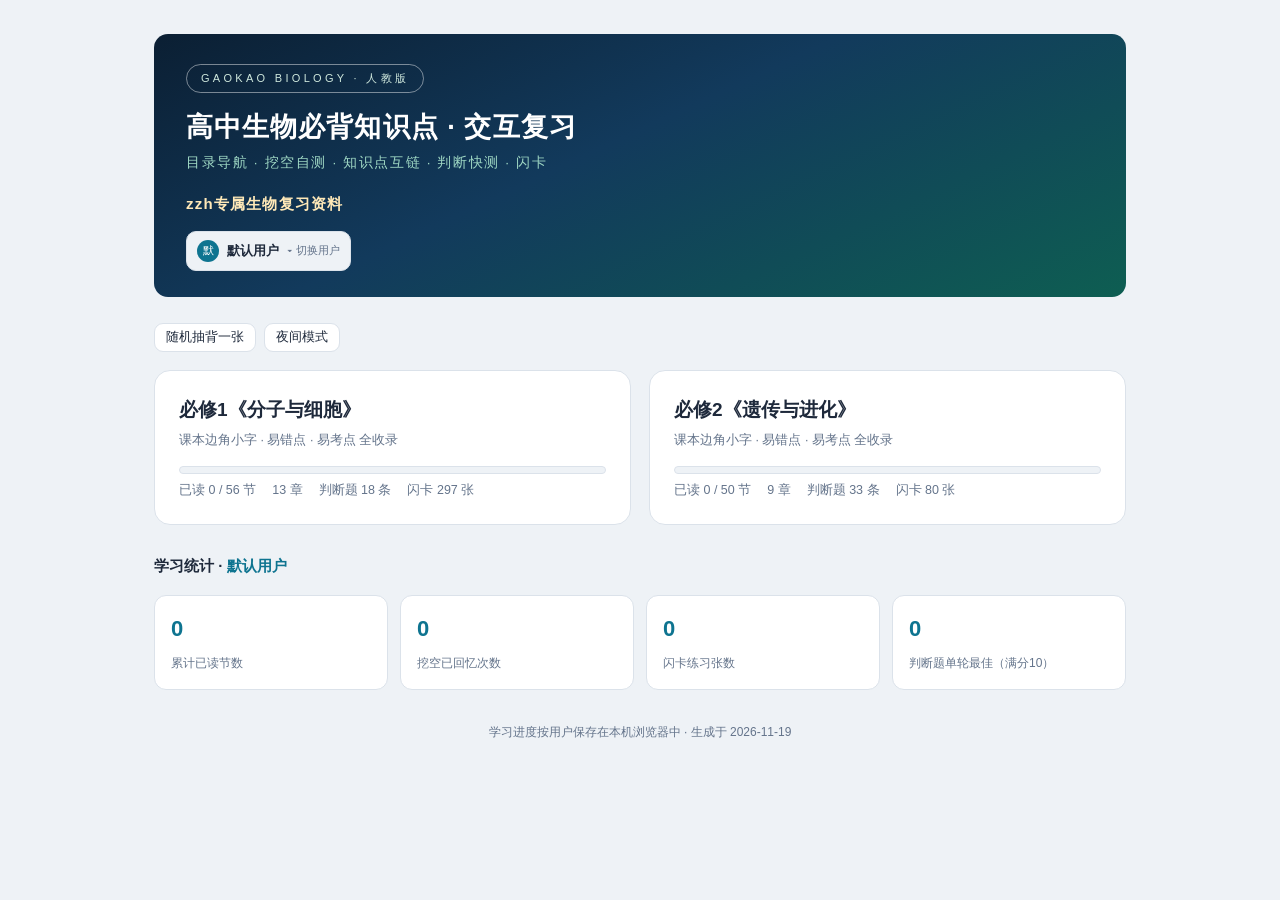
==== commit c5ce939a: "修复小狗帧图：切片时加白底画布消除裁剪越界产生的黑边；重新生成图集为静置帧补上腮红，保证任意拉动位置都有红晕；金环锚点微调至四帧实测平均位置" ====
--- a/web/index.html
+++ b/web/index.html
@@ -561,7 +561,7 @@
     const hint = stage.querySelector(".dog-hint");
     const R = 52, K = 130, DAMP = 9;
     const DOG_X = 41, DOG_Y = 16, DOG_S = 148;
-    const RING = { x: DOG_X + 0.46 * DOG_S, y: DOG_Y + 0.668 * DOG_S };
+    const RING = { x: DOG_X + 0.468 * DOG_S, y: DOG_Y + 0.678 * DOG_S };
     const A = { x: 18, y: 18 };
     const T = [0.15, 0.45, 0.78];
     ring.setAttribute("cx", RING.x.toFixed(1)); ring.setAttribute("cy", RING.y.toFixed(1));
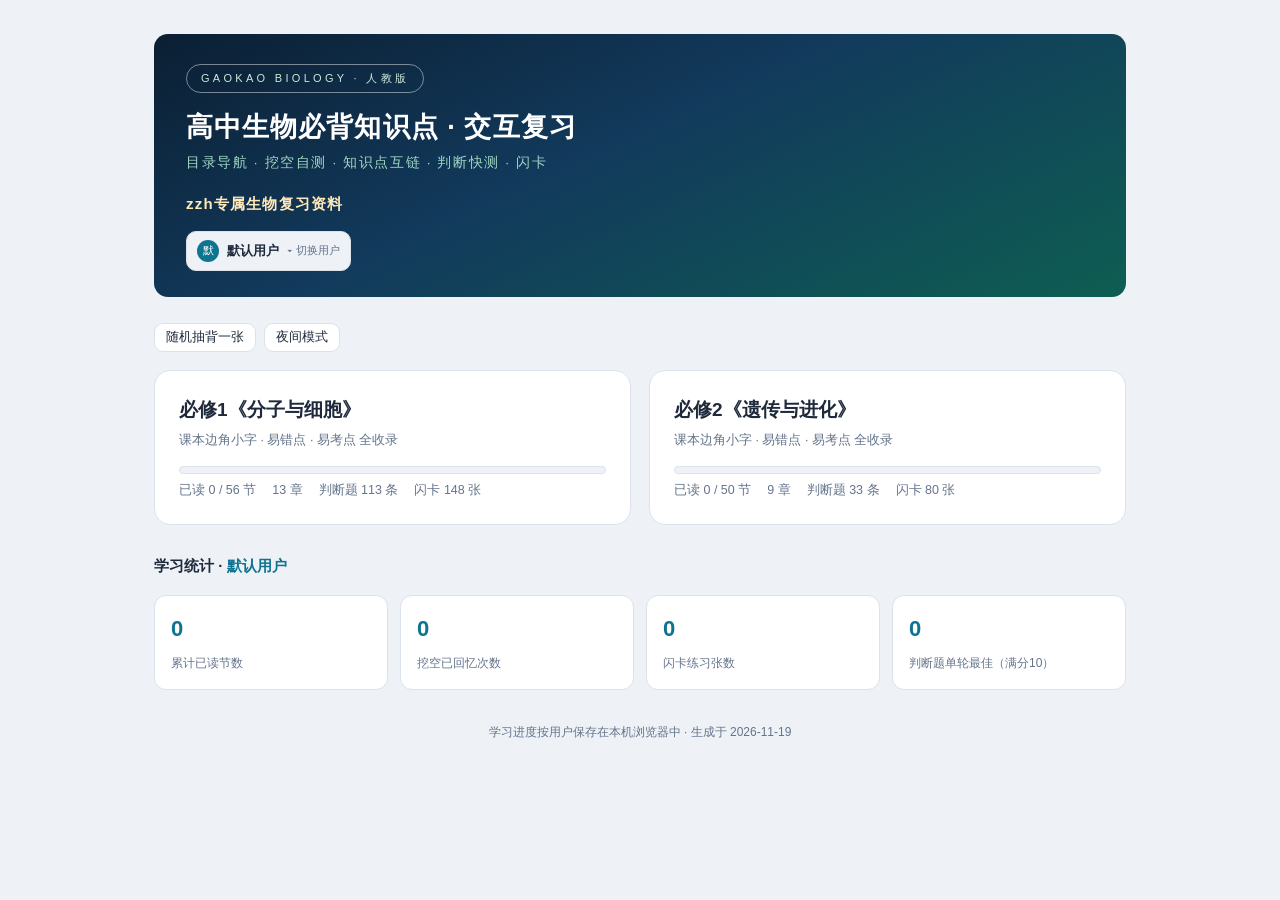
==== commit 5169806a: "必修1判断快测与闪卡内容重建：依据一轮复习知识清单逐条编写并核验" ====
--- a/web/index.html
+++ b/web/index.html
@@ -341,7 +341,7 @@
   <button class="qz-next show" id="dice-again">换一个</button>
 </div>
 <button class="xback" id="xback">← <span></span></button>
-<script>const HOME={"books": [{"id": "m1", "label": "必修1《分子与细胞》", "file": "m1.html", "sub": "课本边角小字 · 易错点 · 易考点 全收录", "secs": 56, "chN": 13, "quizN": 18, "cardN": 297}, {"id": "m2", "label": "必修2《遗传与进化》", "file": "m2.html", "sub": "课本边角小字 · 易错点 · 易考点 全收录", "secs": 50, "chN": 9, "quizN": 33, "cardN": 80}], "quiz": [{"q": "只要有氨基和羧基就是组成蛋白质的氨基酸", "a": false, "e": "必须连在同一个碳原子上", "ch": 3}, {"q": "易错警示 无线粒体一定不能进行有氧呼吸", "a": false, "e": "好氧细菌（醋酸杆菌等）无线粒体，有氧呼吸酶分布在细胞膜上", "ch": 5}, {"q": "加热与酶促反应机理相同", "a": false, "e": "加热给反应物能量，酶降低活化能", "ch": 7}, {"q": "ATP 与 ADP 相互转化是可逆反应", "a": false, "e": "物质可逆、能量与酶不可逆", "ch": 7}, {"q": "所有酶都在核糖体上合成", "a": false, "e": "RNA 类酶不是", "ch": 7}, {"q": "活细胞都能产生酶", "a": false, "e": "哺乳动物成熟红细胞不能", "ch": 7}, {"q": "没有线粒体就不能进行有氧呼吸", "a": false, "e": "", "ch": 8}, {"q": "线粒体能直接利用葡萄糖", "a": false, "e": "葡萄糖在细胞质基质分解为丙酮酸后才进入线粒体", "ch": 8}, {"q": "无氧呼吸不需要 O₂，最终有 [H] 积累", "a": false, "e": "[H] 用于还原丙酮酸", "ch": 8}, {"q": "光合作用产生的 ATP 远多于呼吸产生", "a": false, "e": "两者量级相当（判断题常考）", "ch": 9}, {"q": "停止光照后暗反应立即停止", "a": false, "e": "NADPH、ATP 有少量存量，暗反应可持续短暂进行", "ch": 9}, {"q": "细胞分裂间期是决定增殖快慢最关键的时期", "a": true, "e": "时间占比大、物质准备在此完成——S 期开始后分裂活动一旦启动会持续到完成", "ch": 10}, {"q": "细胞凋亡由遗传机制决定、与环境因素无关", "a": false, "e": "环境因素可诱导凋亡相关基因表达", "ch": 11}, {"q": "凋亡细胞内酶活性都降低", "a": false, "e": "凋亡相关酶（DNase、Caspase）活性升高", "ch": 11}, {"q": "被病原体感染的细胞死亡属于坏死", "a": false, "e": "被病毒感染的细胞被效应 T 细胞诱导清除属于凋亡", "ch": 11}, {"q": "个体发育中分裂、分化、衰老、凋亡对机体都有积极意义", "a": true, "e": "", "ch": 11}, {"q": "分化后细胞不能再分裂增殖", "a": false, "e": "造血干细胞等仍可分裂", "ch": 11}, {"q": "已分化细胞都有全能性", "a": false, "e": "需离体+条件才能表达", "ch": 11}, {"q": "1 个精原细胞经减数分裂可产生 4 种精子", "a": false, "e": "两两相同、互补，实为 2 种 4 个", "ch": 0}, {"q": "减Ⅱ后期着丝粒分裂，染色体数目暂时加倍", "a": true, "e": "减Ⅱ全程无同源染色体", "ch": 0}, {"q": "减Ⅰ同源染色体未分离，产生的 4 个配子全部异常", "a": true, "e": "减Ⅱ异常则只有一半配子异常", "ch": 0}, {"q": "减Ⅱ着丝粒分裂后单体未移向两极，4 个配子同样全部异常", "a": false, "e": "2 个正常、2 个异常", "ch": 0}, {"q": "受精卵的染色体数目恢复到本物种体细胞数目", "a": true, "e": "减数分裂减半 + 受精恢复，维持前后代染色体数目恒定", "ch": 0}, {"q": "杂合子 Aa 自交后代的性状分离比为 3:1", "a": true, "e": "", "ch": 1}, {"q": "杂合子测交后代的显隐比为 3:1", "a": false, "e": "测交后代为 1:1，比例反映被测个体配子种类及比例", "ch": 1}, {"q": "显性纯合致死时，杂合子自交后代显:隐 = 2:1", "a": true, "e": "AA 致死，存活个体为 Aa:aa = 2:1", "ch": 1}, {"q": "隐性纯合致死时，杂合子自交后代全为隐性", "a": false, "e": "后代全为显性", "ch": 1}, {"q": "非同源染色体上的非等位基因自由组合发生在减Ⅰ后期", "a": true, "e": "", "ch": 2}, {"q": "AaBb 测交后代四种表现型的比例为 9:3:3:1", "a": false, "e": "测交为 1:1:1:1；9:3:3:1 是自交结果", "ch": 2}, {"q": "不考虑互换，n 对同源染色体的个体可产生 2ⁿ 种配子", "a": true, "e": "", "ch": 2}, {"q": "红绿色盲是伴 X 染色体隐性遗传病", "a": true, "e": "男患者多于女患者，存在交叉遗传", "ch": 3}, {"q": "抗维生素 D 佝偻病是常染色体显性遗传病", "a": false, "e": "伴 X 染色体显性遗传，女多于男、世代连续", "ch": 3}, {"q": "调查遗传病发病率应在患者家系中抽样", "a": false, "e": "发病率在广大人群中随机抽样；家系调查用于确定遗传方式", "ch": 3}, {"q": "噬菌体侵染细菌实验证明 DNA 是遗传物质", "a": true, "e": "", "ch": 4}, {"q": "TMV 实验证明 RNA 是烟草花叶病毒的遗传物质", "a": true, "e": "RNA 病毒的基因在 RNA 上", "ch": 4}, {"q": "所有生物的遗传物质都是 DNA", "a": false, "e": "RNA 病毒以 RNA 为遗传物质，故称 DNA 是主要的遗传物质", "ch": 4}, {"q": "DNA 双链中每个磷酸基团都连接 2 个脱氧核糖", "a": false, "e": "每个磷酸连接 1~2 个脱氧核糖，两端 2 个游离磷酸各只连 1 个", "ch": 5}, {"q": "DNA 复制 n 代后共 2ⁿ 个 DNA，含亲代链的只有 2 个", "a": true, "e": "半保留复制", "ch": 5}, {"q": "人类基因组测序需测定 24 条染色体", "a": true, "e": "22 条常染色体 + X + Y", "ch": 5}, {"q": "翻译的直接模板是 DNA", "a": false, "e": "翻译模板是 mRNA", "ch": 6}, {"q": "密码子位于 mRNA 上，反密码子位于 tRNA 上", "a": true, "e": "", "ch": 6}, {"q": "中心法则包括 DNA 复制、转录和翻译等信息传递过程", "a": true, "e": "", "ch": 6}, {"q": "基因突变能产生新基因，是生物变异的根本来源", "a": true, "e": "为生物进化提供原材料", "ch": 7}, {"q": "秋水仙素诱导多倍体的原理是抑制纺锤体形成", "a": true, "e": "作用于分裂前期；诱导基因突变则作用于间期", "ch": 7}, {"q": "21 三体综合征是由基因突变引起的遗传病", "a": false, "e": "染色体异常遗传病（体细胞多一条 21 号染色体）", "ch": 7}, {"q": "单倍体的体细胞染色体数目与本物种配子相同", "a": true, "e": "", "ch": 7}, {"q": "受精作用过程中会发生基因重组", "a": false, "e": "基因重组不发生在受精作用中", "ch": 7}, {"q": "生物进化的基本单位是种群", "a": true, "e": "", "ch": 8}, {"q": "生物进化的实质是种群基因频率的改变", "a": true, "e": "自然选择使基因频率定向改变", "ch": 8}, {"q": "共同进化只发生在不同物种之间", "a": false, "e": "还包括生物与无机环境之间", "ch": 8}, {"q": "新物种形成的标志是产生生殖隔离", "a": true, "e": "隔离是物种形成的必要条件", "ch": 8}], "cards": [{"t": "施莱登、施旺", "c": "建立者：施莱登、施旺（提出）；魏尔肖补充「细胞通过分裂产生新细胞」。", "ch": 0}, {"t": "魏尔肖", "c": "建立者：施莱登、施旺（提出）；魏尔肖补充「细胞通过分裂产生新细胞」。", "ch": 0}, {"t": "细胞发育而来", "c": "内容（三点）：①细胞是一个有机体，一切动植物都由细胞发育而来，并由细胞和细胞产物构成；②细胞是一个相对独立的单位，既有自己的生命，又对与其他细胞共同组成的整体生命起作用；③新细胞是由老细胞分裂产生的。", "ch": 0}, {"t": "老细胞分裂", "c": "内容（三点）：①细胞是一个有机体，一切动植物都由细胞发育而来，并由细胞和细胞产物构成；②细胞是一个相对独立的单位，既有自己的生命，又对与其他细胞共同组成的整体生命起作用；③新细胞是由老细胞分裂产生的。", "ch": 0}, {"t": "细胞的统一性和生物体结构的统一性", "c": "意义：揭示细胞的统一性和生物体结构的统一性（证明动植物有共同的结构基础与亲缘关系）。", "ch": 0}, {"t": "原核生物、真菌、病毒", "c": "局限：未涉及原核生物、真菌、病毒；未揭示细胞的多样性。", "ch": 0}, {"t": "多样性", "c": "局限：未涉及原核生物、真菌、病毒；未揭示细胞的多样性。", "ch": 0}, {"t": "不完全归纳法", "c": "启示：科学发现离不开技术支持；理论经修正补充而完善；运用了不完全归纳法——结论可信但可能有例外。", "ch": 0}, {"t": "细胞层次即个体层次", "c": "植物没有「系统」层次（六大器官直接构成个体）；单细胞生物没有组织、器官、系统层次，细胞层次即个体层次；病毒没有结构层次（不属于生命系统的任何层次，但属于生物）。", "ch": 0}, {"t": "非生物的环境", "c": "生态系统包括生物群落与非生物的环境（阳光、空气、水等），仍属于生命系统。", "ch": 0}, {"t": "核酸（DNA 或 RNA）+ 蛋白质", "c": "结构：核酸（DNA 或 RNA）+ 蛋白质；无细胞结构，必须寄生在活细胞中才能增殖（培养病毒须用活细胞/活鸡胚，不能用普通培养基）。", "ch": 0}, {"t": "寄生在活细胞", "c": "结构：核酸（DNA 或 RNA）+ 蛋白质；无细胞结构，必须寄生在活细胞中才能增殖（培养病毒须用活细胞/活鸡胚，不能用普通培养基）。", "ch": 0}, {"t": "结构不稳定、易变异", "c": "分类：DNA 病毒（T2 噬菌体、乙肝病毒）；RNA 病毒（HIV、流感病毒、SARS 冠状病毒、新冠病毒）。RNA 病毒遗传物质一般为单链，结构不稳定、易变异，疫苗研发难度大。", "ch": 0}, {"t": "拟核", "c": "拟核：无核膜、核仁，大型环状 DNA 集中分布", "ch": 0}, {"t": "核糖体", "c": "只有核糖体", "ch": 0}, {"t": "肽聚糖", "c": "主要成分肽聚糖（支原体无细胞壁）", "ch": 0}, {"t": "二分裂", "c": "二分裂（不遵循孟德尔遗传定律）", "ch": 0}, {"t": "同时同地进行", "c": "同时同地进行（边转录边翻译）", "ch": 0}, {"t": "叶绿素和藻蓝素", "c": "蓝细菌（原核）：含叶绿素和藻蓝素，能进行光合作用，但没有叶绿体。", "ch": 0}, {"t": "没有叶绿体", "c": "蓝细菌（原核）：含叶绿素和藻蓝素，能进行光合作用，但没有叶绿体。", "ch": 0}, {"t": "质粒", "c": "质粒：小型环状 DNA，存在于绝大多数原核生物中，酵母菌中也存在；是基因工程的常用载体。", "ch": 0}, {"t": "绝大多数原核生物", "c": "质粒：小型环状 DNA，存在于绝大多数原核生物中，酵母菌中也存在；是基因工程的常用载体。", "ch": 0}, {"t": "富营养化（N、P 含量高）", "c": "水华与赤潮：水体富营养化（N、P 含量高）导致蓝细菌和绿藻等大量繁殖，淡水称水华，海水称赤潮。", "ch": 0}, {"t": "64 ÷ 16 = 4", "c": "视野内细胞数目计算：目镜 10×、物镜 10× 时圆形视野中有 64 个充满视野的细胞，换 40× 物镜后为 64 ÷ 16 = 4 个；若细胞呈单行排布，则按长度计算 16 ÷ 4 = 4 个。", "ch": 0}, {"t": "16 ÷ 4 = 4", "c": "视野内细胞数目计算：目镜 10×、物镜 10× 时圆形视野中有 64 个充满视野的细胞，换 40× 物镜后为 64 ÷ 16 = 4 个；若细胞呈单行排布，则按长度计算 16 ÷ 4 = 4 个。", "ch": 0}, {"t": "C 是最基本元素", "c": "C 是最基本元素（碳链构成生物大分子骨架）；鲜重含量最多的是 O，干重含量最多的是 C；占细胞鲜重最多的化合物是水，最多的有机物是蛋白质。", "ch": 1}, {"t": "干重含量最多的是 C", "c": "C 是最基本元素（碳链构成生物大分子骨架）；鲜重含量最多的是 O，干重含量最多的是 C；占细胞鲜重最多的化合物是水，最多的有机物是蛋白质。", "ch": 1}, {"t": "斐林试剂", "c": "斐林试剂：甲液 0.1 g/mL NaOH + 乙液 0.05 g/mL CuSO4，现配现用、等量混合", "ch": 1}, {"t": "浅蓝色 → 棕色 → 砖红色（Cu2O）", "c": "50~65 ℃ 水浴加热约 2 min：浅蓝色 → 棕色 → 砖红色（Cu2O）", "ch": 1}, {"t": "双缩脲试剂", "c": "双缩脲试剂：A 液 0.1 g/mL NaOH 1 mL + B 液 0.01 g/mL CuSO4 3~4 滴", "ch": 1}, {"t": "紫色", "c": "不加热，先加 A 液再加 B 液，呈紫色", "ch": 1}, {"t": "橘黄色", "c": "苏丹Ⅲ染液（橘黄色）或苏丹Ⅳ染液（红色）", "ch": 1}, {"t": "红色", "c": "苏丹Ⅲ染液（橘黄色）或苏丹Ⅳ染液（红色）", "ch": 1}, {"t": "蔗糖不是还原糖", "c": "还原糖：葡萄糖、果糖、麦芽糖、乳糖；蔗糖不是还原糖。选材要求「组织颜色浅、富含待测物」——甘蔗、甜菜（蔗糖非还原糖）、西瓜、番茄（红色干扰）均不合适，常用苹果、梨的匀浆。", "ch": 1}, {"t": "含两个及以上肽键", "c": "双缩脲试剂检测蛋白质要求分子中含两个及以上肽键——二肽不能被检测。", "ch": 1}, {"t": "自由水", "c": "存在形式：自由水（良好溶剂、参与反应、运输物质）与结合水（细胞结构的重要组成成分，如与蛋白质、多糖结合）。", "ch": 1}, {"t": "结合水", "c": "存在形式：自由水（良好溶剂、参与反应、运输物质）与结合水（细胞结构的重要组成成分，如与蛋白质、多糖结合）。", "ch": 1}, {"t": "升高 → 代谢旺盛", "c": "自由水/结合水比值：升高 → 代谢旺盛；降低 → 抗逆性（抗寒、抗旱）增强。冬眠动物、越冬植物比值下降。", "ch": 1}, {"t": "降低 → 抗逆性（抗寒、抗旱）增强", "c": "自由水/结合水比值：升高 → 代谢旺盛；降低 → 抗逆性（抗寒、抗旱）增强。冬眠动物、越冬植物比值下降。", "ch": 1}, {"t": "比热容大", "c": "水的性质：极性分子（良好的溶剂）、液体（氢键缔合）、比热容大（恒温、缓冲温度变化）。", "ch": 1}, {"t": "离子", "c": "存在形式：主要以离子形式存在（少量构成化合物，如 Fe2+ 于血红蛋白、Mg 于叶绿素、P 于核苷酸）。", "ch": 1}, {"t": "血 Ca²⁺过低→抽搐，过高→肌无力", "c": "缺乏症：血 Ca²⁺过低→抽搐，过高→肌无力；缺 Fe → 缺铁性贫血；缺 Mg → 叶片变黄；缺 B → 「花而不实」；缺 I → 甲状腺肿大（大脖子病）。", "ch": 1}, {"t": "Fe²⁺", "c": "血红素：含 Fe²⁺ 的卟啉环辅基；血红蛋白 = 珠蛋白 + 4 个血红素。生物体内没有含 Fe 的氨基酸，Fe 是肽链折叠后与辅基结合的。", "ch": 1}, {"t": "结合水被破坏后细胞死亡", "c": "晒干的种子与烘烤干种子：失去的主要分别是自由水和结合水——结合水被破坏后细胞死亡。", "ch": 1}, {"t": "纤维素不供能", "c": "淀粉储能、可水解供能；纤维素不供能，构成植物细胞壁；糖原暂时储能", "ch": 2}, {"t": "几丁质（壳多糖）", "c": "几丁质（壳多糖）：广泛存在于甲壳类动物和昆虫的外骨骼、真菌的细胞壁中；可用于制作人造皮肤、缝合线等，含 N 元素。", "ch": 2}, {"t": "储能物质", "c": "①细胞内良好的储能物质；②保温；③缓冲、减压，保护内脏", "ch": 2}, {"t": "所有细胞膜（生物膜）", "c": "构成所有细胞膜（生物膜）的重要成分", "ch": 2}, {"t": "脂质的运输", "c": "胆固醇：构成动物细胞膜的重要成分、参与血液中脂质的运输；性激素：促进生殖器官发育与生殖细胞形成；维生素 D：促进肠道对钙和磷的吸收", "ch": 2}, {"t": "钙和磷", "c": "胆固醇：构成动物细胞膜的重要成分、参与血液中脂质的运输；性激素：促进生殖器官发育与生殖细胞形成；维生素 D：促进肠道对钙和磷的吸收", "ch": 2}, {"t": "转变为脂肪", "c": "油料种子（花生、油菜）成熟过程中：光合产物（糖类）转变为脂肪储存，游离脂肪酸减少、脂肪增多，磷脂含量上升。", "ch": 2}, {"t": "水解并转变为糖类", "c": "种子萌发时：脂肪水解并转变为糖类（经过乙醛酸循环途径），自由水含量增多、呼吸作用增强。", "ch": 2}, {"t": "增加", "c": "萌发初期干重先增加（吸收 O2 与 H2O 参与氧化，质量来自氧）后持续减少（呼吸消耗）。", "ch": 2}, {"t": "肽键数 / 脱去水分子数", "c": "= 氨基酸数 − 肽链数（链状）", "ch": 3}, {"t": "至少含氨基 / 羧基数", "c": "= 肽链数（链状，环状为 0；R 基另计）", "ch": 3}, {"t": "N 原子数", "c": "= 氨基酸数 + R 基中 N 数", "ch": 3}, {"t": "O 原子数", "c": "= 各氨基酸 O 之和 − 脱去水数（链状）", "ch": 3}, {"t": "相对分子质量", "c": "= Σ氨基酸 − 18 × 脱水数 − 2 × 二硫键数", "ch": 3}, {"t": "二硫键", "c": "由两个半胱氨酸的巯基（—SH）脱 2 个 H 形成", "ch": 3}, {"t": "不供能", "c": "结构蛋白（肌肉、羽毛、头发）；催化（绝大多数酶）；运输（血红蛋白、通道蛋白、载体蛋白）；调节（胰岛素、生长激素）；免疫（抗体）。正常代谢中蛋白质不供能，仅在病理或衰老状态才氧化分解。", "ch": 3}, {"t": "一个氨基和一个羧基连接在同一个碳原子上", "c": "结构通式：至少含一个氨基和一个羧基连接在同一个碳原子上，该碳原子还连一个氢和一个 R 基。区别在于 R 基不同；有的 R 基中也含氨基或羧基。", "ch": 3}, {"t": "必需氨基酸", "c": "组成人体蛋白质的氨基酸约 21 种，其中 8 种（婴儿 9 种）为必需氨基酸，只能从食物获得，人体不能合成；非必需氨基酸可由转氨基作用合成。", "ch": 3}, {"t": "非必需氨基酸", "c": "组成人体蛋白质的氨基酸约 21 种，其中 8 种（婴儿 9 种）为必需氨基酸，只能从食物获得，人体不能合成；非必需氨基酸可由转氨基作用合成。", "ch": 3}, {"t": "核糖体", "c": "脱水缩合在核糖体上进行：一个氨基酸的羧基与另一个的氨基结合，脱去一分子水，形成肽键（—CO—NH—）。水中 H 来自氨基和羧基，O 只来自羧基。", "ch": 3}, {"t": "肽键（—CO—NH—）", "c": "脱水缩合在核糖体上进行：一个氨基酸的羧基与另一个的氨基结合，脱去一分子水，形成肽键（—CO—NH—）。水中 H 来自氨基和羧基，O 只来自羧基。", "ch": 3}, {"t": "种类、数目、排列顺序", "c": "蛋白质结构多样性直接原因：氨基酸的种类、数目、排列顺序不同 + 肽链盘曲折叠形成的空间结构千差万别；根本原因：基因（DNA）的多样性。", "ch": 3}, {"t": "空间结构", "c": "蛋白质结构多样性直接原因：氨基酸的种类、数目、排列顺序不同 + 肽链盘曲折叠形成的空间结构千差万别；根本原因：基因（DNA）的多样性。", "ch": 3}, {"t": "基因（DNA）的多样性", "c": "蛋白质结构多样性直接原因：氨基酸的种类、数目、排列顺序不同 + 肽链盘曲折叠形成的空间结构千差万别；根本原因：基因（DNA）的多样性。", "ch": 3}, {"t": "肽链间不能形成肽键", "c": "肽链间的连接：二硫键、氢键等（肽链间不能形成肽键）；二硫键可存在于肽链内或肽链间。", "ch": 3}, {"t": "变性", "c": "变性：高温、过酸、过碱、重金属、酒精等破坏空间结构（肽键不断裂），失去活性且不可恢复；变性后仍能用双缩脲试剂检测。高温消毒灭菌、熟鸡蛋易消化的原理。", "ch": 3}, {"t": "不可恢复", "c": "变性：高温、过酸、过碱、重金属、酒精等破坏空间结构（肽键不断裂），失去活性且不可恢复；变性后仍能用双缩脲试剂检测。高温消毒灭菌、熟鸡蛋易消化的原理。", "ch": 3}, {"t": "盐析", "c": "盐析：盐溶液降低蛋白质溶解度使其析出，空间结构不变、活性保持，加水可复溶——可逆。低温也不破坏空间结构。", "ch": 3}, {"t": "加水可复溶", "c": "盐析：盐溶液降低蛋白质溶解度使其析出，空间结构不变、活性保持，加水可复溶——可逆。低温也不破坏空间结构。", "ch": 3}, {"t": "磷酸 + 五碳糖 + 含氮碱基", "c": "核苷酸 = 磷酸 + 五碳糖 + 含氮碱基，连接处：磷酸—酯键连五碳糖。核苷 = 五碳糖 + 碱基（无磷酸）。腺苷 = 腺嘌呤 + 核糖。", "ch": 3}, {"t": "数目与排列顺序", "c": "DNA 多样性：脱氧核苷酸（碱基对）的数目与排列顺序千变万化（数学模型 4n）；特异性：每种 DNA 有特定的排列顺序——DNA 指纹、核酸检测的依据。", "ch": 3}, {"t": "碳链为基本骨架", "c": "生物大分子（多糖、蛋白质、核酸）以碳链为基本骨架，由单体（单体→多聚体）连接而成；「碳原子的排列方式和碳链的长短是生物大分子多样性的基础」（教材 P36）。", "ch": 3}, {"t": "基因的选择性表达", "c": "同一个体不同细胞 DNA 相同（都来自同一受精卵的有丝分裂），RNA 不完全相同（基因的选择性表达）。", "ch": 3}, {"t": "同一个基因", "c": "胰岛素 A、B 链由同一个基因编码，先合成前胰岛素原，加工切除 C 肽后形成 A、B 链。", "ch": 3}, {"t": "分隔开", "c": "①将细胞与外界环境分隔开（保障内部环境相对稳定；也是系统的边界）；②控制物质进出（相对性：控制作用有普遍性和相对性）；③进行细胞间的信息交流。", "ch": 4}, {"t": "控制物质进出", "c": "①将细胞与外界环境分隔开（保障内部环境相对稳定；也是系统的边界）；②控制物质进出（相对性：控制作用有普遍性和相对性）；③进行细胞间的信息交流。", "ch": 4}, {"t": "细胞间的信息交流", "c": "①将细胞与外界环境分隔开（保障内部环境相对稳定；也是系统的边界）；②控制物质进出（相对性：控制作用有普遍性和相对性）；③进行细胞间的信息交流。", "ch": 4}, {"t": "胞间连丝", "c": "信息交流三种方式：化学物质随体液运输（激素—靶细胞受体）；相邻细胞膜直接接触（精卵识别与结合）；相邻细胞形成通道（高等植物细胞的胞间连丝）。", "ch": 4}, {"t": "细胞膜上", "c": "受体位置：蛋白质类（大分子）激素受体在靶细胞细胞膜上；甲状腺激素（小分子脂溶性）和固醇类激素受体在细胞质或细胞核中。", "ch": 4}, {"t": "成熟红细胞", "c": "选材：哺乳动物成熟红细胞——无细胞壁；无细胞核和众多细胞器，排除其他膜干扰；吸水涨破后差速离心得较纯净细胞膜。", "ch": 4}, {"t": "无细胞核和众多细胞器", "c": "选材：哺乳动物成熟红细胞——无细胞壁；无细胞核和众多细胞器，排除其他膜干扰；吸水涨破后差速离心得较纯净细胞膜。", "ch": 4}, {"t": "连续两层", "c": "成分探索历程：欧文顿（脂溶性物质更易通过 → 膜由脂质组成）→ 戈特、格伦德尔（红细胞膜脂质铺展单分子层面积为表面积 2 倍 → 磷脂连续两层）→ 丹尼利、戴维森（表面张力低于油水界面 → 推测附有蛋白质）→ 后发现糖蛋…", "ch": 4}, {"t": "磷脂最丰富", "c": "成分：脂质（约 50%，磷脂最丰富；动物细胞膜还含胆固醇）+ 蛋白质（约 40%）+ 糖类（约 2%~10%，与蛋白质或脂质结合为糖蛋白/糖脂）。功能越复杂的膜，蛋白质的种类和数量越多。", "ch": 4}, {"t": "功能越复杂的膜，蛋白质的种类和数量越多", "c": "成分：脂质（约 50%，磷脂最丰富；动物细胞膜还含胆固醇）+ 蛋白质（约 40%）+ 糖类（约 2%~10%，与蛋白质或脂质结合为糖蛋白/糖脂）。功能越复杂的膜，蛋白质的种类和数量越多。", "ch": 4}, {"t": "磷脂双分子层", "c": "磷脂双分子层构成膜的基本支架，具有流动性；蛋白质分子镶、嵌、贯穿（部分或全部嵌入、贯穿于双层，或附着在表面）——分布是不对称、不均匀的。", "ch": 4}, {"t": "镶、嵌、贯穿", "c": "磷脂双分子层构成膜的基本支架，具有流动性；蛋白质分子镶、嵌、贯穿（部分或全部嵌入、贯穿于双层，或附着在表面）——分布是不对称、不均匀的。", "ch": 4}, {"t": "细胞膜外表面", "c": "糖蛋白（糖被）只分布于细胞膜外表面，与细胞识别、信息传递有关——据此判断膜的内外侧。", "ch": 4}, {"t": "流动性", "c": "流动性实例：变形虫运动与摄食、动物细胞缢裂、细胞融合与受精、巨噬细胞吞噬（胞吞）、分泌蛋白与神经递质释放（胞吐）、质壁分离与复原、细胞吸水膨胀失水皱缩。", "ch": 4}, {"t": "选择透过性", "c": "选择透过性的结构基础：细胞膜上转运蛋白的种类和数量，或转运蛋白空间结构的变化（教材 P66-72）。", "ch": 4}, {"t": "转运蛋白的种类和数量", "c": "选择透过性的结构基础：细胞膜上转运蛋白的种类和数量，或转运蛋白空间结构的变化（教材 P66-72）。", "ch": 4}, {"t": "空间结构的变化", "c": "选择透过性的结构基础：细胞膜上转运蛋白的种类和数量，或转运蛋白空间结构的变化（教材 P66-72）。", "ch": 4}, {"t": "纤维素和果胶", "c": "主要成分：植物——纤维素和果胶；真菌——几丁质；细菌——肽聚糖。全透性（对进出物质无选择性），细胞壁不是系统的边界。功能：支持和保护。", "ch": 4}, {"t": "细胞壁不是系统的边界", "c": "主要成分：植物——纤维素和果胶；真菌——几丁质；细菌——肽聚糖。全透性（对进出物质无选择性），细胞壁不是系统的边界。功能：支持和保护。", "ch": 4}, {"t": "细胞核是遗传信息库，是细胞代谢和遗传的控制中心", "c": "功能（黑体）：细胞核是遗传信息库，是细胞代谢和遗传的控制中心。", "ch": 4}, {"t": "核孔", "c": "结构：核膜（双层膜，外膜连内质网、附核糖体）、核孔（大分子如 mRNA、蛋白质进出的通道，具选择透过性，DNA 不能随意出核，大分子进出需能量）、核仁（与某种 RNA 的合成及核糖体的形成有关）、染色质（DNA+蛋白质，…", "ch": 4}, {"t": "某种 RNA 的合成及核糖体的形成", "c": "结构：核膜（双层膜，外膜连内质网、附核糖体）、核孔（大分子如 mRNA、蛋白质进出的通道，具选择透过性，DNA 不能随意出核，大分子进出需能量）、核仁（与某种 RNA 的合成及核糖体的形成有关）、染色质（DNA+蛋白质，…", "ch": 4}, {"t": "结构完整性", "c": "核质依存：精子和哺乳动物成熟红细胞寿命短；细胞需保持结构完整性。代谢旺盛细胞：核孔数目多、核仁较大。", "ch": 4}, {"t": "核孔数目多、核仁较大", "c": "核质依存：精子和哺乳动物成熟红细胞寿命短；细胞需保持结构完整性。代谢旺盛细胞：核孔数目多、核仁较大。", "ch": 4}, {"t": "大于 2S", "c": "提取人口腔上皮细胞膜脂质铺单分子层面积 大于 2S（含核膜、细胞器膜等）；哺乳动物成熟红细胞则恰好等于 2S；细菌因无核膜等也接近 2S。", "ch": 4}, {"t": "核质比", "c": "双小核草履虫有两个核、肌肉细胞多核：维持正常核质比。", "ch": 4}, {"t": "胶质状", "c": "细胞质 = 细胞质基质（胶质状，细胞代谢的主要场所，含水、无机盐、脂质、糖类、氨基酸、核苷酸、多种酶）+ 细胞器。", "ch": 5}, {"t": "差速离心法", "c": "分离细胞器的方法：差速离心法——细胞核最先沉淀，依次为叶绿体、线粒体与溶酶体、内质网与高尔基体，核糖体最后。", "ch": 5}, {"t": "细胞骨架", "c": "细胞骨架：由蛋白质纤维组成的网架结构；功能：维持细胞形态、锚定支撑细胞器，与细胞运动、分裂、分化及物质运输、能量转化、信息传递等密切相关。", "ch": 5}, {"t": "蛋白质纤维", "c": "细胞骨架：由蛋白质纤维组成的网架结构；功能：维持细胞形态、锚定支撑细胞器，与细胞运动、分裂、分化及物质运输、能量转化、信息传递等密切相关。", "ch": 5}, {"t": "有氧呼吸的主要场所", "c": "有氧呼吸的主要场所（二、三阶段）；「动力车间」；含少量 DNA（半自主）", "ch": 5}, {"t": "光合作用的场所", "c": "绿色植物光合作用的场所；「养料制造车间、能量转换站」", "ch": 5}, {"t": "加工、分类、包装", "c": "对来自内质网的蛋白质加工、分类、包装；植物：与细胞壁形成有关；「发送站」", "ch": 5}, {"t": "无膜", "c": "无膜，rRNA+蛋白质", "ch": 5}, {"t": "合成蛋白质", "c": "合成蛋白质（「生产蛋白质的机器」）；游离型合成胞内蛋白，附着型合成分泌蛋白/膜蛋白", "ch": 5}, {"t": "酸性水解酶", "c": "单层膜，内含多种酸性水解酶（pH≈5）", "ch": 5}, {"t": "高尔基体", "c": "分解衰老损伤的细胞器；吞噬杀死入侵病毒病菌；「消化车间」；来源于高尔基体", "ch": 5}, {"t": "细胞液", "c": "单层膜，内含细胞液（糖类、无机盐、色素、蛋白质）", "ch": 5}, {"t": "动物和低等植物", "c": "与动物和低等植物细胞的有丝分裂有关", "ch": 5}, {"t": "中心体", "c": "能自我复制的细胞器：线粒体、叶绿体（半自主，含环状 DNA）和中心体（间期复制，不含 DNA）。", "ch": 5}, {"t": "蛔虫除外", "c": "真核细胞（蛔虫除外）", "ch": 5}, {"t": "仅用于暗反应 C3 的还原", "c": "仅用于暗反应 C3 的还原", "ch": 5}, {"t": "同位素标记（示踪）法", "c": "研究方法：同位素标记（示踪）法（3H 标记亮氨酸注入豚鼠胰腺腺泡细胞），放射性依次出现于：核糖体 → 内质网 → 高尔基体 → 细胞膜 → 分泌物。", "ch": 5}, {"t": "交通枢纽/转化中心", "c": "膜面积变化：内质网减少；高尔基体先增后减（基本不变）——膜流的交通枢纽/转化中心；细胞膜增加。", "ch": 5}, {"t": "核糖体和中心体无膜，不属于生物膜系统", "c": "组成：细胞膜、核膜 + 细胞器膜（内质网、高尔基体、溶酶体、液泡、线粒体、叶绿体等）。核糖体和中心体无膜，不属于生物膜系统；原核生物有生物膜（细胞膜）但无生物膜系统。", "ch": 5}, {"t": "原核生物有生物膜（细胞膜）但无生物膜系统", "c": "组成：细胞膜、核膜 + 细胞器膜（内质网、高尔基体、溶酶体、液泡、线粒体、叶绿体等）。核糖体和中心体无膜，不属于生物膜系统；原核生物有生物膜（细胞膜）但无生物膜系统。", "ch": 5}, {"t": "叶绿体运动", "c": "原理：叶绿体绿色、扁平椭球形，不需染色可直接观察；观察细胞质流动以叶绿体运动为标志。活细胞的细胞质处于不断流动状态（环流式）。", "ch": 5}, {"t": "光照、室温", "c": "先低倍镜找细胞，再高倍镜观察；黑藻提前在光照、室温下培养可提高流速。同一细胞中叶绿体流动方向一致；若显微镜下顺时针环流，实际也是顺时针（显微镜不上下颠倒旋转方向）。", "ch": 5}, {"t": "亚显微结构", "c": "显微结构（光镜可见）：细胞壁、细胞质、细胞核、核仁、染色体、叶绿体、线粒体、液泡；亚显微结构（需电镜）：细胞膜、内质网膜、核膜厚度、核糖体、细胞骨架（<0.2 μm）。", "ch": 5}, {"t": "水分子（或其他溶剂分子）通过半透膜的扩散", "c": "概念：水分子（或其他溶剂分子）通过半透膜的扩散。方向：双向移动、总体单向。", "ch": 6}, {"t": "半透膜", "c": "条件：①具有半透膜；②膜两侧溶液具有浓度差。", "ch": 6}, {"t": "浓度差", "c": "条件：①具有半透膜；②膜两侧溶液具有浓度差。", "ch": 6}, {"t": "选择透过性膜是生物膜", "c": "半透膜：某些物质可透过而另一些不能透过的多孔性薄膜；选择透过性膜是生物膜，具有选择透过性（活性依赖）。", "ch": 6}, {"t": "仍然较高", "c": "动态平衡时：水分子仍在进出（数目相等），液面高的一侧浓度仍然较高（水柱压力所致）；浓度指物质的量浓度而非质量浓度。", "ch": 6}, {"t": "物质的量浓度", "c": "动态平衡时：水分子仍在进出（数目相等），液面高的一侧浓度仍然较高（水柱压力所致）；浓度指物质的量浓度而非质量浓度。", "ch": 6}, {"t": "先升后降，最终内外相等", "c": "漏斗实验：蔗糖酶加入后，若单糖不能透过半透膜→液面继续上升后稳定；若单糖能透过→先升后降，最终内外相等。", "ch": 6}, {"t": "质壁分离", "c": "质壁分离", "ch": 6}, {"t": "原生质层", "c": "原生质层：细胞膜+液泡膜+两层膜之间的细胞质", "ch": 6}, {"t": "原生质层伸缩性大于细胞壁", "c": "原理：内因——原生质层伸缩性大于细胞壁、原生质层相当于半透膜；外因——外界溶液浓度＞细胞液浓度。", "ch": 6}, {"t": "外表皮", "c": "选材：紫色洋葱鳞片叶外表皮（有大液泡、细胞液紫色便于观察）；黑藻（叶绿体绿色可观察）；洋葱内表皮可发生但不宜观察。", "ch": 6}, {"t": "浸润", "c": "试剂：0.3 g/mL 蔗糖溶液——既明显质壁分离又不致细胞失水死亡。引流法：滴蔗糖/清水+吸水纸吸引，重复几次，目的是让细胞浸润在相应溶液中。", "ch": 6}, {"t": "三次低倍镜观察、自身前后对照", "c": "三次低倍镜观察、自身前后对照：正常态 → 质壁分离 → 复原。第二次观察时质壁分离首先发生在细胞的角隅处；第一次观察不能省略。", "ch": 6}, {"t": "首先发生在细胞的角隅处", "c": "三次低倍镜观察、自身前后对照：正常态 → 质壁分离 → 复原。第二次观察时质壁分离首先发生在细胞的角隅处；第一次观察不能省略。", "ch": 6}, {"t": "外界溶液", "c": "变化分析：失水越多 → 液泡变小、颜色变深、细胞液浓度变大、吸水能力越强；细胞体积略缩小（壁限制）。原生质层与细胞壁之间充满外界溶液（细胞壁全透）。", "ch": 6}, {"t": "主动运输", "c": "自动复原：外界浓度＞细胞液浓度先失水质壁分离，但 K⁺、NO₃⁻ 等被主动运输吸收进入细胞，细胞液浓度升高后渗透吸水复原。能自动复原的溶液：KNO₃、甘油、尿素、乙二醇、葡萄糖（0.5 mol/L 尿素先分离后复原；0.…", "ch": 6}, {"t": "红细胞吸收葡萄糖", "c": "红细胞吸收葡萄糖、水经水通道蛋白、K⁺ 经 K⁺ 通道、Na⁺ 内流、K⁺ 外流", "ch": 6}, {"t": "耗能", "c": "耗能", "ch": 6}, {"t": "载体蛋白", "c": "载体蛋白", "ch": 6}, {"t": "自身构象（空间结构）改变", "c": "载体蛋白：只容许与自身结合部位相适应的分子/离子通过，转运时自身构象（空间结构）改变，如 CFTR 蛋白转运 Cl⁻（氯离子大小与性质与其结合部位相适应）。", "ch": 6}, {"t": "不与运输分子结合", "c": "通道蛋白：只容许大小和电荷相适应的分子通过，不与运输分子结合；水通道蛋白、离子通道。", "ch": 6}, {"t": "主动选择吸收", "c": "主动运输意义：保证细胞按生命活动需要，主动选择吸收所需营养物质，排出代谢废物和对细胞有害的物质（教材 P70）。", "ch": 6}, {"t": "流动性", "c": "胞吞胞吐（大分子等）：依赖膜的流动性，需要膜上蛋白质参与，耗能；跨膜 0 层；运输的不一定是大分子（神经递质小分子也经胞吐）；大分子也可经核孔出（不用胞吞胞吐）。", "ch": 6}, {"t": "降低化学反应的活化能", "c": "作用：催化；机理：降低化学反应的活化能（分子从常态转变为容易发生反应的活跃状态所需的能量）。与加热（给反应物能量）机理不同。", "ch": 7}, {"t": "毕希纳", "c": "本质探索（课本 P79）：巴斯德（发酵与活酵母细胞有关）→ 李比希（酵母死亡裂解后物质起作用）→ 毕希纳（获得无细胞提取液「酿酶」）→ 萨姆纳（提取脲酶结晶，证明是蛋白质）→ 切赫、奥特曼（少数 RNA 也有催化功能）。", "ch": 7}, {"t": "萨姆纳", "c": "本质探索（课本 P79）：巴斯德（发酵与活酵母细胞有关）→ 李比希（酵母死亡裂解后物质起作用）→ 毕希纳（获得无细胞提取液「酿酶」）→ 萨姆纳（提取脲酶结晶，证明是蛋白质）→ 切赫、奥特曼（少数 RNA 也有催化功能）。", "ch": 7}, {"t": "切赫、奥特曼", "c": "本质探索（课本 P79）：巴斯德（发酵与活酵母细胞有关）→ 李比希（酵母死亡裂解后物质起作用）→ 毕希纳（获得无细胞提取液「酿酶」）→ 萨姆纳（提取脲酶结晶，证明是蛋白质）→ 切赫、奥特曼（少数 RNA 也有催化功能）。", "ch": 7}, {"t": "有机物，绝大多数是蛋白质，少数是 RNA", "c": "酶的概念：活细胞产生的、具有催化作用的有机物，绝大多数是蛋白质，少数是 RNA。", "ch": 7}, {"t": "高效性", "c": "高效性：与无机催化剂相比降低活化能更显著——H₂O₂ 实验：3、4 号对照（Fe³⁺ vs 过氧化氢酶），气泡多、卫生香复燃猛。", "ch": 7}, {"t": "专一性", "c": "专一性：每种酶只能催化一种或一类化学反应。两套方案：①「一底物多酶」淀粉+唾液淀粉酶/蔗糖酶，用碘液检测（蔗糖不与碘反应，不能用碘液检蔗糖是否水解）；②「一酶多底物」淀粉/蔗糖+淀粉酶，用斐林试剂（60 ℃ 保温、沸水浴…", "ch": 7}, {"t": "碘液", "c": "专一性：每种酶只能催化一种或一类化学反应。两套方案：①「一底物多酶」淀粉+唾液淀粉酶/蔗糖酶，用碘液检测（蔗糖不与碘反应，不能用碘液检蔗糖是否水解）；②「一酶多底物」淀粉/蔗糖+淀粉酶，用斐林试剂（60 ℃ 保温、沸水浴…", "ch": 7}, {"t": "斐林试剂", "c": "专一性：每种酶只能催化一种或一类化学反应。两套方案：①「一底物多酶」淀粉+唾液淀粉酶/蔗糖酶，用碘液检测（蔗糖不与碘反应，不能用碘液检蔗糖是否水解）；②「一酶多底物」淀粉/蔗糖+淀粉酶，用斐林试剂（60 ℃ 保温、沸水浴…", "ch": 7}, {"t": "作用条件温和", "c": "作用条件温和：适宜温度、pH。过酸过碱、高温破坏空间结构永久失活；低温抑制活性但空间结构稳定，升温可恢复——酶保存：低温、最适 pH。", "ch": 7}, {"t": "低温抑制活性但空间结构稳定，升温可恢复", "c": "作用条件温和：适宜温度、pH。过酸过碱、高温破坏空间结构永久失活；低温抑制活性但空间结构稳定，升温可恢复——酶保存：低温、最适 pH。", "ch": 7}, {"t": "不改变平衡点", "c": "酶促反应原理与催化剂共性：①改变化学反应速率而本身不被消耗；②只能缩短达到平衡的时间，不改变平衡点；③反应前后性质数量不变（但酶自身需要更新）；④都降低活化能。", "ch": 7}, {"t": "先各自保温 5 min 再混合", "c": "冰浴（不变蓝）0 ℃、60 ℃（变蓝浅/消失）、沸水浴（变蓝）三组；先各自保温 5 min 再混合（防止未达预设温度即反应）；沸水浴后自来水冲凉再加碘（100 ℃ 直链淀粉螺旋结构破坏遇碘不变蓝；防止碘蒸发）；不能用 H…", "ch": 7}, {"t": "不能用 H₂O₂ 酶", "c": "冰浴（不变蓝）0 ℃、60 ℃（变蓝浅/消失）、沸水浴（变蓝）三组；先各自保温 5 min 再混合（防止未达预设温度即反应）；沸水浴后自来水冲凉再加碘（100 ℃ 直链淀粉螺旋结构破坏遇碘不变蓝；防止碘蒸发）；不能用 H…", "ch": 7}, {"t": "不能用斐林试剂", "c": "冰浴（不变蓝）0 ℃、60 ℃（变蓝浅/消失）、沸水浴（变蓝）三组；先各自保温 5 min 再混合（防止未达预设温度即反应）；沸水浴后自来水冲凉再加碘（100 ℃ 直链淀粉螺旋结构破坏遇碘不变蓝；防止碘蒸发）；不能用 H…", "ch": 7}, {"t": "不能用淀粉酶", "c": "先加酶+不同 pH 溶液（蒸馏水/HCl/NaOH）再加底物（否则未调 pH 反应已结束）；不能用淀粉酶（淀粉在酸性下自行水解；斐林试剂与酸反应干扰；碱性环境碘与碱反应干扰）", "ch": 7}, {"t": "单位时间内底物减少量或产物生成量", "c": "酶活性：酶催化特定化学反应的能力，用单位时间内底物减少量或产物生成量表示。", "ch": 7}, {"t": "温度、pH 通过影响酶活性", "c": "影响因素分两类：温度、pH 通过影响酶活性影响反应速率；酶浓度、底物浓度通过影响酶与底物接触面积影响速率，不影响酶活性。", "ch": 7}, {"t": "酶浓度、底物浓度通过影响酶与底物接触面积", "c": "影响因素分两类：温度、pH 通过影响酶活性影响反应速率；酶浓度、底物浓度通过影响酶与底物接触面积影响速率，不影响酶活性。", "ch": 7}, {"t": "Km 增大、Vmax 不变", "c": "抑制剂三种：竞争性抑制——抑制剂与底物结构相似，竞争活性中心；Km 增大、Vmax 不变，增加底物浓度可解除。非竞争性抑制——结合活性中心以外必需基团；Km 不变、Vmax 降低，加底物不能解除。反竞争性抑制——只结合酶…", "ch": 7}, {"t": "Km 不变、Vmax 降低", "c": "抑制剂三种：竞争性抑制——抑制剂与底物结构相似，竞争活性中心；Km 增大、Vmax 不变，增加底物浓度可解除。非竞争性抑制——结合活性中心以外必需基团；Km 不变、Vmax 降低，加底物不能解除。反竞争性抑制——只结合酶…", "ch": 7}, {"t": "Km 减小、Vmax 降低", "c": "抑制剂三种：竞争性抑制——抑制剂与底物结构相似，竞争活性中心；Km 增大、Vmax 不变，增加底物浓度可解除。非竞争性抑制——结合活性中心以外必需基团；Km 不变、Vmax 降低，加底物不能解除。反竞争性抑制——只结合酶…", "ch": 7}, {"t": "酶与底物的亲和力", "c": "Km（米氏常数）：反应速率达最大速率一半时的底物浓度，反映酶与底物的亲和力（越小亲和力越大）。", "ch": 7}, {"t": "A—P~P~P", "c": "结构简式 A—P~P~P：A=腺苷（腺嘌呤+核糖）；P=磷酸基团；—普通化学键；~特殊的化学键（远离 A 的那个易断裂，水解释能约 30.54 kJ/mol）。元素：C、H、O、N、P。", "ch": 7}, {"t": "特殊的化学键", "c": "结构简式 A—P~P~P：A=腺苷（腺嘌呤+核糖）；P=磷酸基团；—普通化学键；~特殊的化学键（远离 A 的那个易断裂，水解释能约 30.54 kJ/mol）。元素：C、H、O、N、P。", "ch": 7}, {"t": "直接的能源物质", "c": "功能：直接的能源物质——糖类、脂肪中能量稳定不能直接利用，须转化为 ATP 中活跃化学能。ATP 是物质不是能量；能口服（被消化分解，意义不大）。", "ch": 7}, {"t": "能口服", "c": "功能：直接的能源物质——糖类、脂肪中能量稳定不能直接利用，须转化为 ATP 中活跃化学能。ATP 是物质不是能量；能口服（被消化分解，意义不大）。", "ch": 7}, {"t": "转化迅速且处于动态平衡", "c": "ATP 含量少但供能及时持续：ATP 与 ADP 转化迅速且处于动态平衡；该转化机制是生物界的共性。", "ch": 7}, {"t": "不可逆反应", "c": "ATP ⇄ ADP + Pi + 能量：不可逆反应——酶不同（水解酶/合成酶）、场所不同、物质可逆而能量不可逆。合成能量来源：动物——呼吸作用；植物——呼吸作用+光合作用。", "ch": 7}, {"t": "能量不可逆", "c": "ATP ⇄ ADP + Pi + 能量：不可逆反应——酶不同（水解酶/合成酶）、场所不同、物质可逆而能量不可逆。合成能量来源：动物——呼吸作用；植物——呼吸作用+光合作用。", "ch": 7}, {"t": "货币", "c": "能量流通：吸能反应与 ATP 水解相联系；放能反应与 ATP 合成相联系。ATP 是细胞内流通的能量「货币」。", "ch": 7}, {"t": "总反应式", "c": "C6H12O6 + 6O2 + 6H2O →(酶) 6CO2 + 12H2O + 能量", "ch": 8}, {"t": "元素去向", "c": "CO2 中 O：来自葡萄糖和水", "ch": 8}, {"t": "转移路径", "c": "C：葡萄糖 → 丙酮酸 → CO2", "ch": 8}, {"t": "产酒精型", "c": "C6H12O6 →(酶) 2C2H5OH + 2CO2 + 少量能量", "ch": 8}, {"t": "产乳酸型", "c": "C6H12O6 →(酶) 2C3H6O3 + 少量能量", "ch": 8}, {"t": "共同点", "c": "场所全程在细胞质基质", "ch": 8}, {"t": "条件温和", "c": "与体外燃烧相比：有氧呼吸条件温和；能量逐步释放；一部分储存在 ATP 中。意义：能量逐步转移到 ATP、充分利用；缓慢有序释放维持细胞相对稳定。", "ch": 8}, {"t": "逐步释放", "c": "与体外燃烧相比：有氧呼吸条件温和；能量逐步释放；一部分储存在 ATP 中。意义：能量逐步转移到 ATP、充分利用；缓慢有序释放维持细胞相对稳定。", "ch": 8}, {"t": "兼性厌氧", "c": "酵母菌：真核单细胞真菌，兼性厌氧，繁殖（出芽生殖为主），细胞壁+细胞膜+细胞核+液泡+线粒体。", "ch": 8}, {"t": "对比实验法", "c": "方法：对比实验法（有氧、无氧装置相互对照）。检测 CO₂：澄清石灰水变浑浊；溴麝香草酚蓝水溶液：蓝→绿→黄（由变黄时间长短判断 CO₂ 多少）。检测酒精：酸性（浓硫酸）重铬酸钾：橙色→灰绿色。", "ch": 8}, {"t": "澄清石灰水变浑浊", "c": "方法：对比实验法（有氧、无氧装置相互对照）。检测 CO₂：澄清石灰水变浑浊；溴麝香草酚蓝水溶液：蓝→绿→黄（由变黄时间长短判断 CO₂ 多少）。检测酒精：酸性（浓硫酸）重铬酸钾：橙色→灰绿色。", "ch": 8}, {"t": "溴麝香草酚蓝水溶液：蓝→绿→黄", "c": "方法：对比实验法（有氧、无氧装置相互对照）。检测 CO₂：澄清石灰水变浑浊；溴麝香草酚蓝水溶液：蓝→绿→黄（由变黄时间长短判断 CO₂ 多少）。检测酒精：酸性（浓硫酸）重铬酸钾：橙色→灰绿色。", "ch": 8}, {"t": "酸性（浓硫酸）重铬酸钾：橙色→灰绿色", "c": "方法：对比实验法（有氧、无氧装置相互对照）。检测 CO₂：澄清石灰水变浑浊；溴麝香草酚蓝水溶液：蓝→绿→黄（由变黄时间长短判断 CO₂ 多少）。检测酒精：酸性（浓硫酸）重铬酸钾：橙色→灰绿色。", "ch": 8}, {"t": "NaOH 溶液", "c": "装置要点：空气先经 NaOH 溶液（除去 CO₂，排除干扰）；B 瓶（无氧组）先封口放置一段时间耗尽 O₂ 再连通检测瓶；培养液煮沸灭菌（排除杂菌呼吸干扰）；检测酒精需过滤取滤液（培养液浑浊有色会干扰，且葡萄糖可被重铬酸…", "ch": 8}, {"t": "先封口放置一段时间耗尽 O₂", "c": "装置要点：空气先经 NaOH 溶液（除去 CO₂，排除干扰）；B 瓶（无氧组）先封口放置一段时间耗尽 O₂ 再连通检测瓶；培养液煮沸灭菌（排除杂菌呼吸干扰）；检测酒精需过滤取滤液（培养液浑浊有色会干扰，且葡萄糖可被重铬酸…", "ch": 8}, {"t": "煮沸灭菌", "c": "装置要点：空气先经 NaOH 溶液（除去 CO₂，排除干扰）；B 瓶（无氧组）先封口放置一段时间耗尽 O₂ 再连通检测瓶；培养液煮沸灭菌（排除杂菌呼吸干扰）；检测酒精需过滤取滤液（培养液浑浊有色会干扰，且葡萄糖可被重铬酸…", "ch": 8}, {"t": "过滤取滤液", "c": "装置要点：空气先经 NaOH 溶液（除去 CO₂，排除干扰）；B 瓶（无氧组）先封口放置一段时间耗尽 O₂ 再连通检测瓶；培养液煮沸灭菌（排除杂菌呼吸干扰）；检测酒精需过滤取滤液（培养液浑浊有色会干扰，且葡萄糖可被重铬酸…", "ch": 8}, {"t": "细胞质基质", "c": "细胞质基质", "ch": 8}, {"t": "2 丙酮酸 + [H](NADH)", "c": "葡萄糖 → 2 丙酮酸 + [H](NADH)", "ch": 8}, {"t": "线粒体基质", "c": "线粒体基质", "ch": 8}, {"t": "H₂O", "c": "丙酮酸 + H₂O → CO₂ + [H]", "ch": 8}, {"t": "线粒体内膜", "c": "线粒体内膜", "ch": 8}, {"t": "O₂", "c": "[H] + O₂ → H₂O", "ch": 8}, {"t": "大量 ATP", "c": "大量 ATP（最多）", "ch": 8}, {"t": "存留在酒精或乳酸中", "c": "无氧呼吸释放能量少的原因：葡萄糖中大部分能量存留在酒精或乳酸中；无氧呼吸释放的能量大部分（其余部分）以热能散失。", "ch": 8}, {"t": "控制酶合成的基因不同", "c": "不同生物无氧呼吸产物不同的直接原因：酶种类不同；根本原因：控制酶合成的基因不同。", "ch": 8}, {"t": "O₂ 吸收量 = CO₂ 释放量", "c": "据气体：O₂ 吸收量 = CO₂ 释放量 → 只进行有氧呼吸（或同时有产乳酸无氧呼吸）；CO₂ &gt; O₂ → 有氧呼吸 + 产酒精无氧呼吸（差值 = 无氧呼吸释放的 CO₂，差值的一半 = 酒精量）；只无 CO₂ …", "ch": 8}, {"t": "CO₂ &gt; O₂", "c": "据气体：O₂ 吸收量 = CO₂ 释放量 → 只进行有氧呼吸（或同时有产乳酸无氧呼吸）；CO₂ &gt; O₂ → 有氧呼吸 + 产酒精无氧呼吸（差值 = 无氧呼吸释放的 CO₂，差值的一半 = 酒精量）；只无 CO₂ …", "ch": 8}, {"t": "遮光", "c": "液滴移动法（装置一 NaOH 吸收 CO₂：左移距离 = 有氧呼吸耗 O₂ 量；装置二清水对照：左移 = 耗 O₂ − 放 CO₂，右移 = 放 CO₂ − 耗 O₂）。设死种子（等量灭活）对照排除气压温度物理因素；装置…", "ch": 8}, {"t": "温度（影响酶活性）", "c": "外因：温度（影响酶活性）、O₂ 浓度、CO₂ 浓度（高浓度抑制呼吸）、含水量。", "ch": 8}, {"t": "稻田定期排水（避免无氧呼吸产酒精烂根）", "c": "应用（背诵）：包扎伤口用透气纱布（抑制厌氧菌）；酿酒先通气后密封；花盆松土（促进根有氧呼吸、利于无机盐吸收）；储粮晒干、果蔬低温低氧高 CO₂；破伤风杆菌厌氧需清创；提倡慢跑（避免乳酸堆积）；稻田定期排水（避免无氧呼吸产…", "ch": 8}, {"t": "无水乙醇（有机溶剂）", "c": "色素提取：色素能溶解在无水乙醇（有机溶剂）中；分离：色素在层析液中溶解度不同，溶解度高者随层析液在滤纸上扩散得快。", "ch": 9}, {"t": "层析液中溶解度不同", "c": "色素提取：色素能溶解在无水乙醇（有机溶剂）中；分离：色素在层析液中溶解度不同，溶解度高者随层析液在滤纸上扩散得快。", "ch": 9}, {"t": "SiO₂", "c": "步骤细节：加 SiO₂（研磨充分）、CaCO₃（防止研磨中色素被破坏）；研磨迅速（防乙醇挥发）充分（破坏叶绿体释出色素）；过滤用单层尼龙布（滤纸吸附色素、色素分子不易透过）；滤纸条剪两角（防边缘扩散过快使色素带不齐）；画…", "ch": 9}, {"t": "CaCO₃", "c": "步骤细节：加 SiO₂（研磨充分）、CaCO₃（防止研磨中色素被破坏）；研磨迅速（防乙醇挥发）充分（破坏叶绿体释出色素）；过滤用单层尼龙布（滤纸吸附色素、色素分子不易透过）；滤纸条剪两角（防边缘扩散过快使色素带不齐）；画…", "ch": 9}, {"t": "单层尼龙布", "c": "步骤细节：加 SiO₂（研磨充分）、CaCO₃（防止研磨中色素被破坏）；研磨迅速（防乙醇挥发）充分（破坏叶绿体释出色素）；过滤用单层尼龙布（滤纸吸附色素、色素分子不易透过）；滤纸条剪两角（防边缘扩散过快使色素带不齐）；画…", "ch": 9}, {"t": "细、直、齐", "c": "步骤细节：加 SiO₂（研磨充分）、CaCO₃（防止研磨中色素被破坏）；研磨迅速（防乙醇挥发）充分（破坏叶绿体释出色素）；过滤用单层尼龙布（滤纸吸附色素、色素分子不易透过）；滤纸条剪两角（防边缘扩散过快使色素带不齐）；画…", "ch": 9}, {"t": "滤液细线不能触及层析液", "c": "步骤细节：加 SiO₂（研磨充分）、CaCO₃（防止研磨中色素被破坏）；研磨迅速（防乙醇挥发）充分（破坏叶绿体释出色素）；过滤用单层尼龙布（滤纸吸附色素、色素分子不易透过）；滤纸条剪两角（防边缘扩散过快使色素带不齐）；画…", "ch": 9}, {"t": "Mg", "c": "结果（从上到下）：胡萝卜素（橙黄色，最快）→ 叶黄素（黄色）→ 叶绿素 a（蓝绿色，最宽/含量最多）→ 叶绿素 b（黄绿色）。类胡萝卜素占 1/3（含 C、H 或 C、H、O），叶绿素占 2/3（含 C、H、O、N、Mg…", "ch": 9}, {"t": "吸收、传递、转化光能", "c": "色素功能：吸收、传递、转化光能；叶绿素主要吸收红光和蓝紫光，类胡萝卜素主要吸收蓝紫光；对绿光吸收最少（叶片显绿色）。", "ch": 9}, {"t": "红光和蓝紫光", "c": "色素功能：吸收、传递、转化光能；叶绿素主要吸收红光和蓝紫光，类胡萝卜素主要吸收蓝紫光；对绿光吸收最少（叶片显绿色）。", "ch": 9}, {"t": "水的光解与糖的合成不是同一反应", "c": "希尔反应：离体叶绿体加铁盐（有 H₂O 无 CO₂），光照下放 O₂——说明水的光解与糖的合成不是同一反应；但不能证明 O₂ 中氧全部来自水（未排除叶绿体其他物质干扰、未直接观察氧的转移）。", "ch": 9}, {"t": "鲁宾、卡门（同位素标记法，对比实验）", "c": "鲁宾、卡门（同位素标记法，对比实验）：H₂18O 组放 18O₂，C18O₂ 组放 O₂——证明光合作用释放的 O₂ 全部来自水。", "ch": 9}, {"t": "全部来自水", "c": "鲁宾、卡门（同位素标记法，对比实验）：H₂18O 组放 18O₂，C18O₂ 组放 O₂——证明光合作用释放的 O₂ 全部来自水。", "ch": 9}, {"t": "卡尔文（小球藻、¹⁴CO₂、双向纸层析）", "c": "卡尔文（小球藻、¹⁴CO₂、双向纸层析）：缩短取样时间至 0.5 s，¹⁴C 首先出现在 3-磷酸甘油酸（C₃）→ 5 s 出现在 RuBP（C₅）和六碳糖——C 的转移路径：CO₂ → C₃ →（CH₂O）/C₅。取样…", "ch": 9}, {"t": "煮沸乙醇杀死小球藻", "c": "卡尔文（小球藻、¹⁴CO₂、双向纸层析）：缩短取样时间至 0.5 s，¹⁴C 首先出现在 3-磷酸甘油酸（C₃）→ 5 s 出现在 RuBP（C₅）和六碳糖——C 的转移路径：CO₂ → C₃ →（CH₂O）/C₅。取样…", "ch": 9}, {"t": "类囊体薄膜", "c": "类囊体薄膜", "ch": 9}, {"t": "叶绿体基质", "c": "叶绿体基质", "ch": 9}, {"t": "不直接需光但依赖光反应产物", "c": "多种酶、CO₂；不直接需光但依赖光反应产物", "ch": 9}, {"t": "2C₃", "c": "①CO₂ 固定：CO₂ + C₅ → 2C₃；②C₃ 的还原：C₃ + [H] + ATP →（CH₂O）+ C₅", "ch": 9}, {"t": "活跃化学能", "c": "光能 → NADPH、ATP 中活跃化学能", "ch": 9}, {"t": "稳定化学能", "c": "活跃化学能 → 有机物中稳定化学能", "ch": 9}, {"t": "水的光解", "c": "唯一不需要酶催化的反应：水的光解。", "ch": 9}, {"t": "主动运输", "c": "光反应中 ATP 合成：PQ 载体主动运输泵 H⁺ 入类囊体腔 + 水光解产 H⁺；H⁺ 经 ATP 合酶（协助扩散）回流合成 ATP。", "ch": 9}, {"t": "既消耗水又产生水", "c": "光反应、暗反应都既消耗水又产生水（光解耗水；合成糖类/ATP 产水）——判断正确。", "ch": 9}, {"t": "只用于暗反应", "c": "叶绿体产生的 ATP 只用于暗反应，不用于其他生命活动。", "ch": 9}, {"t": "C₃ 分子数是 C₅ 的 2 倍", "c": "暗反应稳定时，C₃ 分子数是 C₅ 的 2 倍（1 C₅ 固定 1 CO₂ 生成 2 C₃）。", "ch": 9}, {"t": "光补偿点", "c": "光补偿点：光合强度=呼吸强度（植物需整株光合＞呼吸才能生长）；光饱和点以后限制因素为 CO₂ 浓度、温度等。阳生植物补偿点、饱和点均高；阴生植物均低（连续阴雨时阴生植物受影响小）。", "ch": 9}, {"t": "光饱和点", "c": "光补偿点：光合强度=呼吸强度（植物需整株光合＞呼吸才能生长）；光饱和点以后限制因素为 CO₂ 浓度、温度等。阳生植物补偿点、饱和点均高；阴生植物均低（连续阴雨时阴生植物受影响小）。", "ch": 9}, {"t": "真正（总）光合 = 净（表观）光合 + 呼吸消耗", "c": "关键指标：真正（总）光合 = 净（表观）光合 + 呼吸消耗。「制造/产生/固定/合成/消耗」为总光合；「吸收/释放/测定/积累」为净光合。", "ch": 9}, {"t": "硝化细菌", "c": "硝化细菌等：利用体外环境中无机物氧化（NH₃ → HNO₂ → HNO₃）释放的化学能合成有机物。与光合作用同为自养，但能源不同（化学能 vs 光能）。", "ch": 9}, {"t": "浮起的数量", "c": "光合作用影响因素实验（教材 P105）：探究光照强度——调整灯与烧杯距离；CO₂ 浓度——吹气时间或不同浓度 NaHCO₃ 溶液；温度——水浴保温；光质——功率相同的不同色光 LED。因变量：圆形小叶片浮起的数量（或浮起…", "ch": 9}, {"t": "盛水玻璃槽", "c": "光合作用影响因素实验（教材 P105）：探究光照强度——调整灯与烧杯距离；CO₂ 浓度——吹气时间或不同浓度 NaHCO₃ 溶液；温度——水浴保温；光质——功率相同的不同色光 LED。因变量：圆形小叶片浮起的数量（或浮起…", "ch": 9}, {"t": "花青素", "c": "秋叶变黄：低温叶绿素合成受阻且易降解，类胡萝卜素稳定显现黄色；变红：可溶性糖积累形成花青素。遮光条件下叶绿素含量升高、叶绿素 a/b 比值降低（适应蓝紫光比例高的阴生环境）。", "ch": 9}, {"t": "生长和分裂", "c": "细胞增殖：细胞生长和分裂的过程（物质准备+细胞分裂）；是生物体生长、发育、繁殖、遗传的基础。", "ch": 10}, {"t": "表面积与体积之比（相对表面积）", "c": "细胞不能无限长大的原因：①表面积与体积之比（相对表面积）限制——体积越大相对表面积越小，物质运输效率越低；②核质比限制——一个核的控制能力有限。细胞也不能太小（容纳必要结构与物质）。", "ch": 10}, {"t": "核质比", "c": "细胞不能无限长大的原因：①表面积与体积之比（相对表面积）限制——体积越大相对表面积越小，物质运输效率越低；②核质比限制——一个核的控制能力有限。细胞也不能太小（容纳必要结构与物质）。", "ch": 10}, {"t": "细胞周期（黑体）", "c": "细胞周期（黑体）：连续分裂的细胞，从一次分裂完成时开始，到下一次分裂完成时为止；包括分裂间期（约占 90%~95%）和分裂期（M 期）。有丝分裂严格指分裂期。", "ch": 10}, {"t": "一次分裂完成时开始", "c": "细胞周期（黑体）：连续分裂的细胞，从一次分裂完成时开始，到下一次分裂完成时为止；包括分裂间期（约占 90%~95%）和分裂期（M 期）。有丝分裂严格指分裂期。", "ch": 10}, {"t": "下一次分裂完成时为止", "c": "细胞周期（黑体）：连续分裂的细胞，从一次分裂完成时开始，到下一次分裂完成时为止；包括分裂间期（约占 90%~95%）和分裂期（M 期）。有丝分裂严格指分裂期。", "ch": 10}, {"t": "S 期（DNA 复制）", "c": "分裂间期细分：G1（RNA、蛋白质合成，为 S 期准备）、S 期（DNA 复制）、G2（合成微管蛋白等，为 M 期准备）。", "ch": 10}, {"t": "DNA 分子的复制", "c": "完成 DNA 分子的复制和有关蛋白质的合成，细胞适度生长；动物细胞中心粒倍增", "ch": 10}, {"t": "有关蛋白质的合成", "c": "完成 DNA 分子的复制和有关蛋白质的合成，细胞适度生长；动物细胞中心粒倍增", "ch": 10}, {"t": "「膜仁消失显两体」", "c": "「膜仁消失显两体」：核膜核仁消失，出现染色体和纺锤体，染色体散乱分布", "ch": 10}, {"t": "「形定数晰赤道齐」", "c": "「形定数晰赤道齐」：染色体形态稳定、数目清晰，着丝粒整齐排列在赤道板上——观察染色体最佳时期", "ch": 10}, {"t": "赤道板", "c": "「形定数晰赤道齐」：染色体形态稳定、数目清晰，着丝粒整齐排列在赤道板上——观察染色体最佳时期", "ch": 10}, {"t": "「点裂数数加均极」", "c": "「点裂数数加均极」：着丝粒分裂，姐妹染色单体分开成为两条染色体，染色体数目加倍，平均移向两极", "ch": 10}, {"t": "加倍", "c": "「点裂数数加均极」：着丝粒分裂，姐妹染色单体分开成为两条染色体，染色体数目加倍，平均移向两极", "ch": 10}, {"t": "「两消两现重开始」", "c": "「两消两现重开始」：染色体、纺锤体消失，核膜核仁重现", "ch": 10}, {"t": "中心粒发出星射线", "c": "动植物细胞有丝分裂区别：①前期纺锤体形成方式——动物中心粒发出星射线；植物两极发出纺锤丝；②末期细胞质分裂——动物细胞膜中部内陷缢裂；植物赤道板位置出现细胞板扩展成新细胞壁。区分动植物细胞最可靠依据：细胞质分裂方式（有无…", "ch": 10}, {"t": "两极发出纺锤丝", "c": "动植物细胞有丝分裂区别：①前期纺锤体形成方式——动物中心粒发出星射线；植物两极发出纺锤丝；②末期细胞质分裂——动物细胞膜中部内陷缢裂；植物赤道板位置出现细胞板扩展成新细胞壁。区分动植物细胞最可靠依据：细胞质分裂方式（有无…", "ch": 10}, {"t": "细胞膜中部内陷缢裂", "c": "动植物细胞有丝分裂区别：①前期纺锤体形成方式——动物中心粒发出星射线；植物两极发出纺锤丝；②末期细胞质分裂——动物细胞膜中部内陷缢裂；植物赤道板位置出现细胞板扩展成新细胞壁。区分动植物细胞最可靠依据：细胞质分裂方式（有无…", "ch": 10}, {"t": "赤道板位置出现细胞板", "c": "动植物细胞有丝分裂区别：①前期纺锤体形成方式——动物中心粒发出星射线；植物两极发出纺锤丝；②末期细胞质分裂——动物细胞膜中部内陷缢裂；植物赤道板位置出现细胞板扩展成新细胞壁。区分动植物细胞最可靠依据：细胞质分裂方式（有无…", "ch": 10}, {"t": "中心体", "c": "有关细胞器：核糖体（间期合成蛋白质）、中心体（动物、低等植物）、线粒体（供能）、高尔基体（植物末期形成细胞壁）。", "ch": 10}, {"t": "精确地平均分配", "c": "有丝分裂意义（黑体）：将亲代细胞的染色体经过复制后，精确地平均分配到两个子细胞中，保持亲代和子代细胞之间遗传性状的稳定性。", "ch": 10}, {"t": "亲代和子代细胞之间遗传性状的稳定性", "c": "有丝分裂意义（黑体）：将亲代细胞的染色体经过复制后，精确地平均分配到两个子细胞中，保持亲代和子代细胞之间遗传性状的稳定性。", "ch": 10}, {"t": "没有出现纺锤丝和染色体的变化", "c": "过程：细胞核先延长缢裂为二，然后整个细胞从中部缢裂为二。特点：没有出现纺锤丝和染色体的变化（但有 DNA 复制）；过程简单迅速耗能少，核膜核仁不消失。典型实例：蛙的红细胞（高等植物薄壁组织如胚乳细胞中也常见）。", "ch": 10}, {"t": "蛙的红细胞", "c": "过程：细胞核先延长缢裂为二，然后整个细胞从中部缢裂为二。特点：没有出现纺锤丝和染色体的变化（但有 DNA 复制）；过程简单迅速耗能少，核膜核仁不消失。典型实例：蛙的红细胞（高等植物薄壁组织如胚乳细胞中也常见）。", "ch": 10}, {"t": "解离后细胞已死亡", "c": "解离后细胞已死亡——不能观察到连续分裂过程，需移动装片寻找不同时期的细胞。", "ch": 10}, {"t": "呈正方形、排列紧密", "c": "分生区细胞特点：呈正方形、排列紧密；先低倍镜找分生区，再高倍镜观察；视野中间期细胞最多（间期时间最长——各期细胞数目与该期持续时间成正比）。", "ch": 10}, {"t": "间期", "c": "药物：抑制 DNA 复制的抗癌药使细胞停留在间期；秋水仙素抑制纺锤体形成→着丝粒正常分裂但染色体不能移向两极→染色体数目加倍（多倍体育种、中期阻断法）。", "ch": 10}, {"t": "秋水仙素抑制纺锤体形成", "c": "药物：抑制 DNA 复制的抗癌药使细胞停留在间期；秋水仙素抑制纺锤体形成→着丝粒正常分裂但染色体不能移向两极→染色体数目加倍（多倍体育种、中期阻断法）。", "ch": 10}, {"t": "形态、结构和生理功能上发生稳定性差异", "c": "概念（黑体）：在个体发育中，由一个或一种细胞增殖产生的后代，在形态、结构和生理功能上发生稳定性差异的过程。", "ch": 11}, {"t": "基因的选择性表达", "c": "根本原因（实质）：基因的选择性表达（遗传物质 DNA 不变；mRNA、蛋白质种类改变）。", "ch": 11}, {"t": "全套遗传信息（全套基因）", "c": "原因：细胞含有本物种的全套遗传信息（全套基因）。条件：①离体；②适宜的营养、激素等条件。标志：发育成完整个体或分化成其他各种细胞。", "ch": 11}, {"t": "离体", "c": "原因：细胞含有本物种的全套遗传信息（全套基因）。条件：①离体；②适宜的营养、激素等条件。标志：发育成完整个体或分化成其他各种细胞。", "ch": 11}, {"t": "已分化的动物细胞核具有全能性", "c": "实例：植物组织培养（植物细胞全能性）；克隆羊多莉（已分化的动物细胞核具有全能性）。种子萌发长成植株不是体现全能性（胚本身是幼体，属正常发育）。", "ch": 11}, {"t": "不是", "c": "实例：植物组织培养（植物细胞全能性）；克隆羊多莉（已分化的动物细胞核具有全能性）。种子萌发长成植株不是体现全能性（胚本身是幼体，属正常发育）。", "ch": 11}, {"t": "生殖细胞（卵细胞）分化程度高而全能性较高", "c": "一般规律：分化程度越高，全能性越低；但生殖细胞（卵细胞）分化程度高而全能性较高（孤雌生殖）——特例。", "ch": 11}, {"t": "体积增大", "c": "特征口诀「一大一小、一多一少、两慢两低」：细胞核体积增大（核膜内折、染色质收缩）、细胞体积变小；色素（脂褐素）积累；水分减少；酶活性降低、代谢减慢；膜通透性改变、物质运输功能降低。", "ch": 11}, {"t": "体积变小", "c": "特征口诀「一大一小、一多一少、两慢两低」：细胞核体积增大（核膜内折、染色质收缩）、细胞体积变小；色素（脂褐素）积累；水分减少；酶活性降低、代谢减慢；膜通透性改变、物质运输功能降低。", "ch": 11}, {"t": "自由基学说", "c": "自由基学说：异常活泼的带电分子或基团攻击磷脂（破坏生物膜）、DNA（基因突变）、蛋白质（活性下降）→ 细胞衰老。", "ch": 11}, {"t": "端粒学说", "c": "端粒学说：端粒是染色体两端特殊序列的 DNA-蛋白质复合体；细胞每分裂一次端粒缩短一截，内侧正常 DNA 序列受损 → 细胞活动异常。端粒酶（含 RNA 模板的逆转录酶）可补添端粒（生殖细胞、癌细胞中活跃）。", "ch": 11}, {"t": "特殊序列的 DNA-蛋白质复合体", "c": "端粒学说：端粒是染色体两端特殊序列的 DNA-蛋白质复合体；细胞每分裂一次端粒缩短一截，内侧正常 DNA 序列受损 → 细胞活动异常。端粒酶（含 RNA 模板的逆转录酶）可补添端粒（生殖细胞、癌细胞中活跃）。", "ch": 11}, {"t": "细胞普遍衰老的过程", "c": "个体衰老与细胞衰老的关系：单细胞生物——细胞衰老=个体衰老；多细胞生物——个体衰老=细胞普遍衰老的过程，但年轻个体也有衰老细胞，衰老个体也有新生细胞（造血干细胞）。", "ch": 11}, {"t": "自我更新", "c": "正常细胞衰老有利于机体自我更新；延缓衰老：合理营养、多运动、多用脑、不吸烟、心情愉悦。", "ch": 11}, {"t": "细胞凋亡（黑体）", "c": "细胞凋亡（黑体）：由基因所决定的细胞自动结束生命的过程（程序性死亡，主动、生理性、对机体有利）。实例：胚胎发育中尾的消失、指间细胞自动死亡、被病原体感染细胞的清除、成熟个体细胞的自然更新。", "ch": 11}, {"t": "基因所决定的细胞自动结束生命的过程", "c": "细胞凋亡（黑体）：由基因所决定的细胞自动结束生命的过程（程序性死亡，主动、生理性、对机体有利）。实例：胚胎发育中尾的消失、指间细胞自动死亡、被病原体感染细胞的清除、成熟个体细胞的自然更新。", "ch": 11}, {"t": "细胞坏死", "c": "细胞坏死：外界不利因素导致的被动死亡，膜破裂内容物释放引发炎症，对机体有害。长期吸烟肺部细胞病变死亡属于坏死。", "ch": 11}, {"t": "被动", "c": "细胞坏死：外界不利因素导致的被动死亡，膜破裂内容物释放引发炎症，对机体有害。长期吸烟肺部细胞病变死亡属于坏死。", "ch": 11}, {"t": "细胞自噬", "c": "细胞自噬：细胞「吃掉」自身结构和物质——依赖溶酶体清除变性/错误折叠蛋白、衰老损伤细胞器；养分不足时自噬增强；产物可回收利用；激烈的细胞自噬可能诱导细胞凋亡；随年龄增长肌肉细胞自噬减弱。", "ch": 11}, {"t": "溶酶体", "c": "细胞自噬：细胞「吃掉」自身结构和物质——依赖溶酶体清除变性/错误折叠蛋白、衰老损伤细胞器；养分不足时自噬增强；产物可回收利用；激烈的细胞自噬可能诱导细胞凋亡；随年龄增长肌肉细胞自噬减弱。", "ch": 11}, {"t": "激烈的细胞自噬可能诱导细胞凋亡", "c": "细胞自噬：细胞「吃掉」自身结构和物质——依赖溶酶体清除变性/错误折叠蛋白、衰老损伤细胞器；养分不足时自噬增强；产物可回收利用；激烈的细胞自噬可能诱导细胞凋亡；随年龄增长肌肉细胞自噬减弱。", "ch": 11}, {"t": "双层膜自噬泡", "c": "凋亡与自噬形态区别：凋亡形成凋亡小体（单层膜内陷包裹）；自噬形成双层膜自噬泡与溶酶体融合；凋亡一定导致细胞死亡，自噬不一定。", "ch": 11}, {"t": "光合作用与细胞呼吸的综合", "c": "非选择题几乎必考光合作用与细胞呼吸的综合（曲线分析、装置计算、实验设计），其次是细胞增殖图像与实验、酶实验设计。", "ch": 12}, {"t": "教材小字与拓展信息", "c": "近年高考题明显偏好教材小字与拓展信息：磷酸戊糖途径（2022 山东）、瓦堡效应（2020 全国Ⅰ）、CDK1/BYDV（2020 山东）、染色体桥（2020 山东）、细胞焦亡与凋亡对比（2025 山东）、KDEL 回收、…", "ch": 12}, {"t": "核 DNA 加倍", "c": "染色体数不变", "ch": 0}, {"t": "核 DNA / 染色体减半", "c": "同源染色体分离入两子细胞", "ch": 0}, {"t": "染色体暂时加倍", "c": "着丝粒分裂；减Ⅱ全程无同源", "ch": 0}, {"t": "1个精原细胞", "c": "2种4个精子（两两相同、互补）", "ch": 0}, {"t": "1个卵原细胞", "c": "1种1个卵细胞", "ch": 0}, {"t": "个体配子种类", "c": "n对同源染色体（不考虑互换）→ 2n 种", "ch": 0}, {"t": "互换率", "c": "发生交换的初级精母细胞比例 = 重组型配子比例 × 2", "ch": 0}, {"t": "同源染色体", "c": "同源染色体：减Ⅰ中配对的两条染色体，形状大小一般相同，一条来自父方、一条来自母方。", "ch": 0}, {"t": "联会", "c": "联会：同源染色体两两配对（减Ⅰ前期）；联会后每对同源染色体含4条染色单体，称四分体（1四分体=1对同源=2条染色体=4条单体=2个着丝粒）。", "ch": 0}, {"t": "四分体", "c": "联会：同源染色体两两配对（减Ⅰ前期）；联会后每对同源染色体含4条染色单体，称四分体（1四分体=1对同源=2条染色体=4条单体=2个着丝粒）。", "ch": 0}, {"t": "交叉互换", "c": "交叉互换：四分体时期，同源染色体的非姐妹染色单体之间交换对应片段（属于基因重组）。", "ch": 0}, {"t": "透明带反应", "c": "过程：精子头部进入卵细胞，尾部留外；透明带反应、卵细胞膜反应阻止多个精子入卵。", "ch": 0}, {"t": "卵细胞膜反应", "c": "过程：精子头部进入卵细胞，尾部留外；透明带反应、卵细胞膜反应阻止多个精子入卵。", "ch": 0}, {"t": "显性纯合致死", "c": "杂合子自交 → 显:隐 = 2:1", "ch": 1}, {"t": "隐性纯合致死", "c": "杂合子自交 → 后代全显性", "ch": 1}, {"t": "配子致死", "c": "如 AB 雄配子致死 → 5:3:3:1 变式（见第3章）", "ch": 1}, {"t": "杂合子连续自交 n 代", "c": "Aa 占 (1/2)n；纯合子 1−(1/2)n；显纯=隐纯=[1−(1/2)n]/2", "ch": 1}, {"t": "连续自交逐代淘汰 aa", "c": "AA:Aa 比例每代不变，淘汰后按比例重新归一化", "ch": 1}, {"t": "自由交配", "c": "基因频率不变，基因型频率自 F1 起稳定（遗传平衡）", "ch": 1}, {"t": "自交", "c": "自交：基因型相同个体间交配（闭花授粉、同株授粉）；杂交：基因型不同个体交配；测交：与隐性纯合子杂交。", "ch": 1}, {"t": "相对性状", "c": "相对性状：一种生物同一种性状的不同表现类型；性状分离：杂种后代中同时出现显性性状和隐性性状。", "ch": 1}, {"t": "等位基因", "c": "等位基因：同源染色体相同位置上控制相对性状的基因（纯合子同位置为相同基因；本质区别是碱基排列顺序不同）。", "ch": 1}, {"t": "同一对同源染色体·不考虑互换", "c": "完全连锁：自交后代全显性或 显:隐=3:1（比例型同单基因）；测交后代 1:1", "ch": 2}, {"t": "同一对同源染色体·考虑互换", "c": "重组型配子少：测交后代两多两少；自交后代两种单显性比例始终相等", "ch": 2}, {"t": "亲本型判断", "c": "aabb 占比＞1/16 → ab 为亲本型配子；＜1/16 → ab 为重组型配子", "ch": 2}, {"t": "重组类型", "c": "F1 全为黄圆（黄对绿、圆对皱均为显性）；F2 出现亲本没有的重组类型，四种表现型之比 9:3:3:1。", "ch": 2}, {"t": "呈线性排列", "c": "结论：基因在染色体上；后又发明测定基因相对位置的方法（三点测交），证明基因在染色体上呈线性排列。", "ch": 3}, {"t": "³⁵S 标记蛋白质", "c": "理论上沉淀物无放射性；实测有少量→搅拌不充分，噬菌体仍吸附在细菌表面", "ch": 4}, {"t": "³²P 标记 DNA", "c": "理论上上清液无放射性；实测有少量→保温过短（未全部侵入）或过长（细菌裂解释放子代）", "ch": 4}, {"t": "结论", "c": "DNA 是遗传物质，蛋白质不是（有争议说\"没证明\"）", "ch": 4}, {"t": "转化因子", "c": "格里菲思体内转化：加热杀死的S型菌 + 活R型菌 → 小鼠死亡，体内分离出活S型菌 → 加热杀死的S型菌中含有\"转化因子\"，使R型转化为S型。", "ch": 4}, {"t": "不互补碱基之和恒定", "c": "A+G = T+C = 50%", "ch": 5}, {"t": "互补碱基比例相等", "c": "单链(A+T)% = 互补链(A+T)% = 双链(A+T)%", "ch": 5}, {"t": "氢键数", "c": "n对碱基中G-C有m对：2(n−m)+3m = 2n+m", "ch": 5}, {"t": "磷酸二酯键", "c": "2n−2 个（n为碱基对数）", "ch": 5}, {"t": "时间", "c": "有丝分裂间期、减数第一次分裂前的间期", "ch": 5}, {"t": "场所", "c": "主要细胞核；其次线粒体、叶绿体；原核在拟核、质粒", "ch": 5}, {"t": "条件", "c": "模板（两条母链）、原料（4种游离脱氧核苷酸）、能量、酶（解旋酶、DNA聚合酶等）", "ch": 5}, {"t": "过程", "c": "解旋 → 合成子链 → 重新螺旋（边解旋边复制）", "ch": 5}, {"t": "特点", "c": "半保留复制；多起点、双向复制", "ch": 5}, {"t": "结果与意义", "c": "1个DNA→2个完全相同的DNA；保持遗传信息连续性", "ch": 5}, {"t": "n 次复制后 DNA", "c": "共 2n 个；含¹⁵N的 2 个；只含¹⁴N的 2n−2 个", "ch": 5}, {"t": "脱氧核苷酸链", "c": "共 2n+1 条；含¹⁵N的链 2 条；含¹⁴N的 2n+1−2 条", "ch": 5}, {"t": "消耗某种脱氧核苷酸", "c": "亲代含 m 个：n 次共耗 m(2n−1)；第 n 次耗 m·2n−1", "ch": 5}, {"t": "碱基互补配对原则", "c": "外侧：脱氧核糖与磷酸交替连接构成基本骨架；内侧：碱基通过氢键形成碱基对（A=T，G≡C），遵循碱基互补配对原则。", "ch": 5}, {"t": "遗传信息", "c": "遗传信息：基因中 4 种碱基（脱氧核苷酸）的排列顺序。多样性：碱基对的数目和排列顺序千变万化；特异性：每种生物有特定的碱基排列顺序（β-珠蛋白基因1700对→41700 种排列）。", "ch": 5}, {"t": "基因", "c": "基因：通常是有遗传效应的 DNA 片段。基因在 DNA 上不连续分布（被碱基序列分隔）；染色体是 DNA 的主要载体，基因在染色体上呈线性排列；RNA 病毒的基因在 RNA 上。", "ch": 5}, {"t": "遗传效应", "c": "基因：通常是有遗传效应的 DNA 片段。基因在 DNA 上不连续分布（被碱基序列分隔）；染色体是 DNA 的主要载体，基因在染色体上呈线性排列；RNA 病毒的基因在 RNA 上。", "ch": 5}, {"t": "密码子", "c": "密码子：mRNA 上决定一个氨基酸的 3 个相邻碱基，共 4³=64 种（3 种终止密码子、61 种决定氨基酸）；反密码子在 tRNA 上。一种密码子只决定一种氨基酸，一种氨基酸可由一种或多种密码子决定。", "ch": 6}, {"t": "反密码子", "c": "密码子：mRNA 上决定一个氨基酸的 3 个相邻碱基，共 4³=64 种（3 种终止密码子、61 种决定氨基酸）；反密码子在 tRNA 上。一种密码子只决定一种氨基酸，一种氨基酸可由一种或多种密码子决定。", "ch": 6}, {"t": "启动子", "c": "启动子：基因上游，RNA 聚合酶识别结合位点，本身不被转录；终止子：编码区下游，终止转录（RNA 水平形成茎-环结构）。", "ch": 6}, {"t": "终止子", "c": "启动子：基因上游，RNA 聚合酶识别结合位点，本身不被转录；终止子：编码区下游，终止转录（RNA 水平形成茎-环结构）。", "ch": 6}, {"t": "肽键", "c": "核糖体有 2 个 tRNA 结合位点；氨基酸间脱水缩合形成肽键；遇终止密码子合成终止。", "ch": 6}, {"t": "酶的合成控制代谢过程", "c": "间接控制：基因通过控制酶的合成控制代谢过程，进而控制性状——白化病（酪氨酸酶）、豌豆皱粒（淀粉分支酶）。", "ch": 6}, {"t": "蛋白质的结构", "c": "直接控制：基因通过控制蛋白质的结构直接控制性状——镰刀型细胞贫血（血红蛋白）、囊性纤维化（CFTR）。", "ch": 6}, {"t": "选择性表达", "c": "细胞分化的实质：基因的选择性表达；不同细胞 mRNA 不同，但 tRNA、rRNA 无差异。", "ch": 6}, {"t": "碱基序列保持不变", "c": "概念（背诵）：生物体基因的碱基序列保持不变，但基因表达和表型发生可遗传变化的现象。", "ch": 6}, {"t": "基因表达和表型发生可遗传变化", "c": "概念（背诵）：生物体基因的碱基序列保持不变，但基因表达和表型发生可遗传变化的现象。", "ch": 6}, {"t": "替换、增添或缺失", "c": "概念（背诵·P81）：DNA 分子中发生碱基的替换、增添或缺失，而引起的基因碱基序列的改变。", "ch": 7}, {"t": "碱基序列的改变", "c": "概念（背诵·P81）：DNA 分子中发生碱基的替换、增添或缺失，而引起的基因碱基序列的改变。", "ch": 7}, {"t": "普遍性、随机性、不定向性、低频性、多害少利性", "c": "5个特点：普遍性、随机性、不定向性、低频性、多害少利性。", "ch": 7}, {"t": "染色体组", "c": "染色体组（背诵·P87）：细胞中的一组非同源染色体，形态和功能各不相同，携带着控制生物生长发育的全部遗传信息。", "ch": 7}, {"t": "单倍体", "c": "二倍体：受精卵发育、含2个组；多倍体：受精卵发育、含3个及以上组；单倍体：体细胞染色体数与本物种配子相同——由配子直接发育，不论几个组都是单倍体（雄蜂、四倍体的单倍体含2组）。", "ch": 7}, {"t": "纺锤体形成", "c": "秋水仙素/低温原理：作用于分裂前期，抑制纺锤体形成→染色体不能移向两极→细胞不分裂→染色体数目加倍（秋水仙素诱导基因突变则作用于间期）。", "ch": 7}, {"t": "种群 / 基因库 / 基因频率", "c": "生活在一定区域的同种生物全部个体；全部基因；某个基因占全部等位基因数的比值", "ch": 8}, {"t": "定义法", "c": "某基因频率 = 该基因数 ÷ 全部等位基因数（伴X：男 = Xⁿ% ÷ (X+Y)）", "ch": 8}, {"t": "遗传平衡定律", "c": "5条件：种群极大、随机交配、无突变、无选择、无迁入迁出；p²+2pq+q²，AA=p²、Aa=2pq、aa=q²", "ch": 8}, {"t": "化石", "c": "化石：保存在地层中的古代生物遗体、遗物或生活痕迹——研究生物进化最直接、最重要的证据；越早地层生物越低等、越简单，证实生物由共同祖先经漫长地质年代逐渐进化（简单→复杂、低等→高等、水生→陆生，P101）。", "ch": 8}, {"t": "可遗传变异", "c": "拉马克：适应=用进废退+获得性遗传；达尔文：适应的来源是可遗传变异，适应是自然选择的结果。", "ch": 8}, {"t": "自然选择", "c": "拉马克：适应=用进废退+获得性遗传；达尔文：适应的来源是可遗传变异，适应是自然选择的结果。", "ch": 8}, {"t": "可遗传的有利变异", "c": "适应形成的必要条件（背诵）：群体中出现可遗传的有利变异和环境的定向选择。", "ch": 8}, {"t": "定向选择", "c": "适应形成的必要条件（背诵）：群体中出现可遗传的有利变异和环境的定向选择。", "ch": 8}, {"t": "适应是自然选择的结果", "c": "适应是自然选择的结果；种群是生物进化的基本单位。", "ch": 8}, {"t": "种群是生物进化的基本单位", "c": "适应是自然选择的结果；种群是生物进化的基本单位。", "ch": 8}, {"t": "突变和基因重组提供进化的原材料", "c": "突变和基因重组提供进化的原材料，自然选择使种群基因频率定向改变，进而通过隔离形成新物种。", "ch": 8}, {"t": "物种", "c": "物种（P116）：能在自然状态下相互交配并产生可育后代的一群生物。隔离：不同种群间个体在自然条件下不能自由交配或不能产生可育后代的现象；实质=阻断基因交流。", "ch": 8}, {"t": "隔离", "c": "物种（P116）：能在自然状态下相互交配并产生可育后代的一群生物。隔离：不同种群间个体在自然条件下不能自由交配或不能产生可育后代的现象；实质=阻断基因交流。", "ch": 8}, {"t": "生殖隔离", "c": "生殖隔离范畴：不能交配、杂种不活（胚胎致死）、杂种不育（骡子联会紊乱）；地理隔离只是阻碍基因交流，不一定形成新物种。", "ch": 8}, {"t": "协同进化", "c": "协同进化（P121）：不同物种之间、生物与无机环境之间在相互影响中不断进化和发展；结果=形成生物多样性。", "ch": 8}, {"t": "基因（遗传）多样性、物种多样性、生态系统多样性", "c": "生物多样性三个层次：基因（遗传）多样性、物种多样性、生态系统多样性；形成过程：由原始生命进化出原核→真核→多细胞→各类生物。", "ch": 8}], "search": [{"id": "c0", "ch": 0, "chT": "走近细胞", "t": "走近细胞", "terms": "", "x": "01 走近细胞细胞学说 · 生命系统的结构层次 · 病毒 · 真核细胞与原核细胞 · 显微镜使用"}, {"id": "c0s0", "ch": 0, "chT": "走近细胞", "t": "1.1 细胞学说", "terms": "施莱登、施旺 魏尔肖 细胞发育而来 老细胞分裂 细胞的统一性和生物体结构的统一性 原核生物、真菌、病毒 多样性 不完全归纳法", "x": "1.1 细胞学说 建立者：施莱登、施旺（提出）；魏尔肖补充「细胞通过分裂产生新细胞」。 内容（三点）：①细胞是一个有机体，一切动植物都由细胞发育而来，并由细胞和细胞产物构成；②细胞是一个相对独立的单位，既有自己的生命，又对与其他细胞共同组成的整体生命起作用；③新细胞是由老细胞分裂产生的。 意义：揭示细胞的统一性和生物体结构的统一性（证明动植物有共同的结构基础与亲缘关系）。 局限：未涉及原核生物、真菌、病毒；未揭示细胞的多样性。 启示：科学发现离不开技术支持；理论经修正补充而完善；运用了不完全归纳法——结论可信但可能有例外。"}, {"id": "c0s1", "ch": 0, "chT": "走近细胞", "t": "1.2 生命系统的结构层次", "terms": "个体 → 种群 → 群落 → 生态系统 → 生物圈 细胞层次即个体层次 非生物的环境", "x": "1.2 生命系统的结构层次 层次：细胞 → 组织 → 器官 → 系统 → 个体 → 种群 → 群落 → 生态系统 → 生物圈。 植物没有「系统」层次（六大器官直接构成个体）；单细胞生物没有组织、器官、系统层次，细胞层次即个体层次；病毒没有结构层次（不属于生命系统的任何层次，但属于生物）。 生态系统包括生物群落与非生物的环境（阳光、空气、水等），仍属于生命系统。 细胞是最基本的生命系统：单细胞生物一个细胞完成全部生命活动；多细胞生物依赖各种分化的细胞密切合作。"}, {"id": "c0s2", "ch": 0, "chT": "走近细胞", "t": "1.3 病毒", "terms": "核酸（DNA 或 RNA）+ 蛋白质 寄生在活细胞 结构不稳定、易变异", "x": "1.3 病毒 结构：核酸（DNA 或 RNA）+ 蛋白质；无细胞结构，必须寄生在活细胞中才能增殖（培养病毒须用活细胞/活鸡胚，不能用普通培养基）。 分类：DNA 病毒（T2 噬菌体、乙肝病毒）；RNA 病毒（HIV、流感病毒、SARS 冠状病毒、新冠病毒）。RNA 病毒遗传物质一般为单链，结构不稳定、易变异，疫苗研发难度大。 增殖过程：吸附 → 注入核酸（噬菌体注射式；动物病毒多经膜融合或胞吞）→ 合成核酸与蛋白质 → 组装 → 释放。合成场所利用宿主细胞的核糖体、原料和能量。"}, {"id": "c0s3", "ch": 0, "chT": "走近细胞", "t": "1.4 真核细胞与原核细胞", "terms": "拟核 核糖体 肽聚糖 二分裂 同时同地进行 叶绿素和藻蓝素 没有叶绿体 质粒 绝大多数原核生物 富营养化（N、P 含量高） 64 ÷ 16 = 4 16 ÷ 4 = 4", "x": "1.4 真核细胞与原核细胞 比较项原核细胞（蓝细菌、细菌等）真核细胞（动植物、真菌） 细胞核拟核：无核膜、核仁，大型环状 DNA 集中分布有核膜包被的细胞核，染色质（DNA+蛋白质） 染色体无（DNA 不与蛋白质结合）有 细胞器只有核糖体核糖体及其他多种复杂细胞器 细胞壁主要成分肽聚糖（支原体无细胞壁）植物：纤维素和果胶；真菌：几丁质 分裂方式二分裂（不遵循孟德尔遗传定律）有丝分裂、无丝分裂、减数分裂 转录与翻译同时同地进行（边转录边翻译）先后不同空间进行（核内转录、质中翻译） 共同点均有细胞膜、核糖体、DNA 和 RNA，遗传物质均为 DNA；都通过 ATP 供能 蓝细菌（原核）：含叶绿素和藻蓝素，能进行光合作用，但没有叶绿体。 质粒：小型环状 DNA，存在于绝大多数原核生物中，酵母菌中也存在；是基因工程的常用载体。 常见原核生物：蓝细菌（念珠藻、色球藻、颤藻、发菜）、大肠杆菌、乳酸菌、硝化细菌、醋酸杆菌、根瘤菌、支原体（原核"}, {"id": "c1", "ch": 1, "chT": "细胞的元素与化合物 · 水和无机盐", "t": "细胞的元素与化合物 · 水和无机盐", "terms": "", "x": "02 细胞的元素与化合物 · 水和无机盐组成细胞的元素 · 检测生物组织中的糖类、脂肪和蛋白质 · 细胞中的水和无机盐"}, {"id": "c1s0", "ch": 1, "chT": "细胞的元素与化合物 · 水和无机盐", "t": "2.1 组成细胞的元素", "terms": "C 是最基本元素 O 干重含量最多的是 C", "x": "2.1 组成细胞的元素 大量元素：C、H、O、N、P、S、K、Ca、Mg；微量元素：Fe、Mn、Zn、Cu、B、Mo。 C 是最基本元素（碳链构成生物大分子骨架）；鲜重含量最多的是 O，干重含量最多的是 C；占细胞鲜重最多的化合物是水，最多的有机物是蛋白质。 生物界与非生物界的统一性：元素种类大体相同；差异性：元素含量相差很大。"}, {"id": "c1s1", "ch": 1, "chT": "细胞的元素与化合物 · 水和无机盐", "t": "2.2 检测生物组织中的有机物（必背数据）", "terms": "斐林试剂 浅蓝色 → 棕色 → 砖红色（Cu2O） 双缩脲试剂 紫色 橘黄色 红色 蔗糖不是还原糖 甘蔗、甜菜（蔗糖非还原糖）、西瓜、番茄（红色干扰）均不合适 含两个及以上肽键", "x": "2.2 检测生物组织中的有机物（必背数据） 待测物试剂与配制操作与颜色反应 还原糖斐林试剂：甲液 0.1 g/mL NaOH + 乙液 0.05 g/mL CuSO4，现配现用、等量混合50~65 ℃ 水浴加热约 2 min：浅蓝色 → 棕色 → 砖红色（Cu2O） 蛋白质双缩脲试剂：A 液 0.1 g/mL NaOH 1 mL + B 液 0.01 g/mL CuSO4 3~4 滴不加热，先加 A 液再加 B 液，呈紫色 脂肪苏丹Ⅲ染液（橘黄色）或苏丹Ⅳ染液（红色）切片法需显微镜观察；匀浆法可直接观察，不需显微镜 淀粉碘液变蓝 还原糖：葡萄糖、果糖、麦芽糖、乳糖；蔗糖不是还原糖。选材要求「组织颜色浅、富含待测物」——甘蔗、甜菜（蔗糖非还原糖）、西瓜、番茄（红色干扰）均不合适，常用苹果、梨的匀浆。 双缩脲试剂检测蛋白质要求分子中含两个及以上肽键——二肽不能被检测。"}, {"id": "c1s2", "ch": 1, "chT": "细胞的元素与化合物 · 水和无机盐", "t": "2.3 细胞中的水", "terms": "自由水 结合水 升高 → 代谢旺盛 降低 → 抗逆性（抗寒、抗旱）增强 比热容大", "x": "2.3 细胞中的水 存在形式：自由水（良好溶剂、参与反应、运输物质）与结合水（细胞结构的重要组成成分，如与蛋白质、多糖结合）。 自由水/结合水比值：升高 → 代谢旺盛；降低 → 抗逆性（抗寒、抗旱）增强。冬眠动物、越冬植物比值下降。 水的性质：极性分子（良好的溶剂）、液体（氢键缔合）、比热容大（恒温、缓冲温度变化）。 产生水的反应：氨基酸脱水缩合、ATP 合成、有氧呼吸第三阶段、暗反应（糖类合成）；消耗水的反应：多肽水解、有氧呼吸第二阶段、光反应（水的光解）、光合作用的光反应阶段。"}, {"id": "c1s3", "ch": 1, "chT": "细胞的元素与化合物 · 水和无机盐", "t": "2.4 细胞中的无机盐", "terms": "离子 血 Ca²⁺过低→抽搐，过高→肌无力 Fe²⁺ 结合水被破坏后细胞死亡", "x": "2.4 细胞中的无机盐 存在形式：主要以离子形式存在（少量构成化合物，如 Fe2+ 于血红蛋白、Mg 于叶绿素、P 于核苷酸）。 功能：①复杂化合物的组成成分；②维持细胞和生物体的生命活动；③维持细胞的酸碱平衡；④维持细胞的渗透压与形态。 缺乏症：血 Ca²⁺过低→抽搐，过高→肌无力；缺 Fe → 缺铁性贫血；缺 Mg → 叶片变黄；缺 B → 「花而不实」；缺 I → 甲状腺肿大（大脖子病）。 边角小字 血红素：含 Fe²⁺ 的卟啉环辅基；血红蛋白 = 珠蛋白 + 4 个血红素。生物体内没有含 Fe 的氨基酸，Fe 是肽链折叠后与辅基结合的。 等质量的脂肪比糖类含 H 多、含 O 少，氧化分解释放能量多、耗 O 多——脂肪是良好的储能物质。 结合水与抗逆性的关系：结合水比例越高，原生质黏度越大、代谢越慢、抗逆性越强。 易错警示 斐林试剂需现配现用、甲乙液混合后加入，不能像双缩脲那样先后单独加入。 不加热时还原糖与斐林试剂反应极"}, {"id": "c2", "ch": 2, "chT": "糖类和脂质", "t": "糖类和脂质", "terms": "", "x": "03 糖类和脂质细胞中的糖类 · 细胞中的脂质 · 种子成熟与萌发过程中的物质变化"}, {"id": "c2s0", "ch": 2, "chT": "糖类和脂质", "t": "3.1 糖类（主要能源物质）", "terms": "纤维素不供能 几丁质（壳多糖）", "x": "3.1 糖类（主要能源物质） 类别代表物分布与功能 单糖葡萄糖（细胞重要能源）、果糖、半乳糖；核糖、脱氧核糖（构成核酸）不能再水解；葡萄糖是细胞呼吸最常利用的底物 二糖植物：蔗糖（葡萄糖+果糖）、麦芽糖（两分子葡萄糖）；动物：乳糖须水解为单糖才能被吸收；蔗糖、麦芽糖是运输/储存形式 多糖植物：淀粉（储能）、纤维素（细胞壁成分）；动物：糖原（肝糖原、肌糖原）淀粉储能、可水解供能；纤维素不供能，构成植物细胞壁；糖原暂时储能 几丁质（壳多糖）：广泛存在于甲壳类动物和昆虫的外骨骼、真菌的细胞壁中；可用于制作人造皮肤、缝合线等，含 N 元素。"}, {"id": "c2s1", "ch": 2, "chT": "糖类和脂质", "t": "3.2 脂质（C、H、O 为主，有的含 N、P）", "terms": "储能物质 所有细胞膜（生物膜） 脂质的运输 钙和磷", "x": "3.2 脂质（C、H、O 为主，有的含 N、P） 类别功能备注 脂肪①细胞内良好的储能物质；②保温；③缓冲、减压，保护内脏等质量产能比糖类多、耗 O 多；动物脂肪饱和程度高、熔点高 磷脂构成所有细胞膜（生物膜）的重要成分脑、卵细胞、大豆中丰富 固醇胆固醇：构成动物细胞膜的重要成分、参与血液中脂质的运输；性激素：促进生殖器官发育与生殖细胞形成；维生素 D：促进肠道对钙和磷的吸收胆固醇过高会导致血管堵塞，但其本身是必需成分，不可完全缺乏"}, {"id": "c2s2", "ch": 2, "chT": "糖类和脂质", "t": "3.3 种子成熟与萌发过程中的物质变化（课件拓展）", "terms": "转变为脂肪 水解并转变为糖类 增加", "x": "3.3 种子成熟与萌发过程中的物质变化（课件拓展） 油料种子（花生、油菜）成熟过程中：光合产物（糖类）转变为脂肪储存，游离脂肪酸减少、脂肪增多，磷脂含量上升。 种子萌发时：脂肪水解并转变为糖类（经过乙醛酸循环途径），自由水含量增多、呼吸作用增强。 萌发初期干重先增加（吸收 O2 与 H2O 参与氧化，质量来自氧）后持续减少（呼吸消耗）。 边角小字 糖类「甜」与「不甜」与是否为还原糖无关；蔗糖水解产物（葡萄糖+果糖）都是还原糖。 脂肪检测试剂同样可用苏丹Ⅲ/Ⅳ染色后显微镜观察颗粒大小与分布。 植物细胞储能：淀粉；动物细胞储能：糖原和脂肪。纤维素虽然由葡萄糖构成，但不能被人消化（无相应酶）。 易错警示 「糖类是主要能源物质，脂肪是主要储能物质」不要混淆。 所有活细胞都含糖类与脂质；但并非所有细胞都含脂肪（磷脂是膜成分，普遍存在）。 胆固醇过多有害，但缺少会影响膜的稳定性与脂质运输——「胆固醇有害无益」说法错误。"}, {"id": "c3", "ch": 3, "chT": "蛋白质和核酸", "t": "蛋白质和核酸", "terms": "", "x": "04 蛋白质和核酸蛋白质的结构与功能 · 核酸的结构与功能 · 生物大分子以碳链为骨架"}, {"id": "c3s0", "ch": 3, "chT": "蛋白质和核酸", "t": "4.1 蛋白质（生命活动的主要承担者）", "terms": "不供能 一个氨基和一个羧基连接在同一个碳原子上 必需氨基酸 非必需氨基酸 核糖体 肽键（—CO—NH—） 种类、数目、排列顺序 空间结构 基因（DNA）的多样性 肽链间不能形成肽键 变性 不可恢复 盐析 加水可复溶", "x": "4.1 蛋白质（生命活动的主要承担者） 功能（五大类，教材 P28 黑体） 结构蛋白（肌肉、羽毛、头发）；催化（绝大多数酶）；运输（血红蛋白、通道蛋白、载体蛋白）；调节（胰岛素、生长激素）；免疫（抗体）。正常代谢中蛋白质不供能，仅在病理或衰老状态才氧化分解。 基本单位——氨基酸 结构通式：至少含一个氨基和一个羧基连接在同一个碳原子上，该碳原子还连一个氢和一个 R 基。区别在于 R 基不同；有的 R 基中也含氨基或羧基。 组成人体蛋白质的氨基酸约 21 种，其中 8 种（婴儿 9 种）为必需氨基酸，只能从食物获得，人体不能合成；非必需氨基酸可由转氨基作用合成。 必需氨基酸口诀：「携（缬）一（异亮）两（亮）本（苯丙）单（蛋）色（色）书（苏）来（赖）」。 脱水缩合在核糖体上进行：一个氨基酸的羧基与另一个的氨基结合，脱去一分子水，形成肽键（—CO—NH—）。水中 H 来自氨基和羧基，O 只来自羧基。 脱水缩合计算全套公式 肽键数 / 脱"}, {"id": "c3s1", "ch": 3, "chT": "蛋白质和核酸", "t": "4.2 核酸（遗传信息的携带者）", "terms": "磷酸 + 五碳糖 + 含氮碱基 数目与排列顺序 碳链为基本骨架 基因的选择性表达 同一个基因", "x": "4.2 核酸（遗传信息的携带者） 项目DNA（脱氧核糖核酸）RNA（核糖核酸） 元素均为 C、H、O、N、P 基本单位脱氧核糖核苷酸（4 种）核糖核苷酸（4 种） 五碳糖脱氧核糖核糖 碱基A、T、G、CA、U、G、C 结构一般双链，双螺旋一般单链 分布细胞核（染色质）、线粒体、叶绿体、拟核、质粒细胞核、线粒体、叶绿体、核糖体（rRNA） 功能绝大多数生物的遗传物质mRNA 传递遗传信息；tRNA 转运氨基酸；rRNA 构成核糖体；少数 RNA 有催化作用（酶） 核苷酸 = 磷酸 + 五碳糖 + 含氮碱基，连接处：磷酸—酯键连五碳糖。核苷 = 五碳糖 + 碱基（无磷酸）。腺苷 = 腺嘌呤 + 核糖。 DNA 多样性：脱氧核苷酸（碱基对）的数目与排列顺序千变万化（数学模型 4n）；特异性：每种 DNA 有特定的排列顺序——DNA 指纹、核酸检测的依据。 新冠病毒核酸（RNA）有特定核苷酸排列顺序，故可用核酸检测判断感染。 生物类型核"}, {"id": "c4", "ch": 4, "chT": "细胞膜与细胞核", "t": "细胞膜与细胞核", "terms": "", "x": "05 细胞膜与细胞核细胞膜的结构和功能 · 细胞器与生物膜系统前置知识 · 细胞核的结构和功能"}, {"id": "c4s0", "ch": 4, "chT": "细胞膜与细胞核", "t": "5.1 细胞膜的功能（三条，教材 P40-41）", "terms": "分隔开 控制物质进出 细胞间的信息交流 胞间连丝 细胞膜上 甲状腺激素（小分子脂溶性）和固醇类激素受体在细胞质或细胞核中", "x": "5.1 细胞膜的功能（三条，教材 P40-41） ①将细胞与外界环境分隔开（保障内部环境相对稳定；也是系统的边界）；②控制物质进出（相对性：控制作用有普遍性和相对性）；③进行细胞间的信息交流。 信息交流三种方式：化学物质随体液运输（激素—靶细胞受体）；相邻细胞膜直接接触（精卵识别与结合）；相邻细胞形成通道（高等植物细胞的胞间连丝）。 受体位置：蛋白质类（大分子）激素受体在靶细胞细胞膜上；甲状腺激素（小分子脂溶性）和固醇类激素受体在细胞质或细胞核中。 台盼蓝染色：活细胞不让染料进入（膜的选择透过性），死细胞被染蓝——鉴别细胞死活。"}, {"id": "c4s1", "ch": 4, "chT": "细胞膜与细胞核", "t": "5.2 细胞膜的制备与成分（教材 P42-43）", "terms": "成熟红细胞 无细胞核和众多细胞器 连续两层 磷脂最丰富 功能越复杂的膜，蛋白质的种类和数量越多", "x": "5.2 细胞膜的制备与成分（教材 P42-43） 选材：哺乳动物成熟红细胞——无细胞壁；无细胞核和众多细胞器，排除其他膜干扰；吸水涨破后差速离心得较纯净细胞膜。 成分探索历程：欧文顿（脂溶性物质更易通过 → 膜由脂质组成）→ 戈特、格伦德尔（红细胞膜脂质铺展单分子层面积为表面积 2 倍 → 磷脂连续两层）→ 丹尼利、戴维森（表面张力低于油水界面 → 推测附有蛋白质）→ 后发现糖蛋白（1950s，纽伯格等）、糖脂、糖被。 成分：脂质（约 50%，磷脂最丰富；动物细胞膜还含胆固醇）+ 蛋白质（约 40%）+ 糖类（约 2%~10%，与蛋白质或脂质结合为糖蛋白/糖脂）。功能越复杂的膜，蛋白质的种类和数量越多。"}, {"id": "c4s2", "ch": 4, "chT": "细胞膜与细胞核", "t": "5.3 流动镶嵌模型（教材 P44-45，必背）", "terms": "磷脂双分子层 镶、嵌、贯穿 细胞膜外表面 流动性 选择透过性 转运蛋白的种类和数量 空间结构的变化", "x": "5.3 流动镶嵌模型（教材 P44-45，必背） 磷脂双分子层构成膜的基本支架，具有流动性；蛋白质分子镶、嵌、贯穿（部分或全部嵌入、贯穿于双层，或附着在表面）——分布是不对称、不均匀的。 糖蛋白（糖被）只分布于细胞膜外表面，与细胞识别、信息传递有关——据此判断膜的内外侧。 流动性实例：变形虫运动与摄食、动物细胞缢裂、细胞融合与受精、巨噬细胞吞噬（胞吞）、分泌蛋白与神经递质释放（胞吐）、质壁分离与复原、细胞吸水膨胀失水皱缩。 选择透过性的结构基础：细胞膜上转运蛋白的种类和数量，或转运蛋白空间结构的变化（教材 P66-72）。"}, {"id": "c4s3", "ch": 4, "chT": "细胞膜与细胞核", "t": "5.4 细胞壁（教材 P48）", "terms": "纤维素和果胶 细胞壁不是系统的边界", "x": "5.4 细胞壁（教材 P48） 主要成分：植物——纤维素和果胶；真菌——几丁质；细菌——肽聚糖。全透性（对进出物质无选择性），细胞壁不是系统的边界。功能：支持和保护。 去壁方法：酶解法（纤维素酶+果胶酶）——植物细胞吸水不涨破的原因是有细胞壁。"}, {"id": "c4s4", "ch": 4, "chT": "细胞膜与细胞核", "t": "5.5 细胞核（教材 P54-58）", "terms": "细胞核是遗传信息库，是细胞代谢和遗传的控制中心 核孔 选择透过性 某种 RNA 的合成及核糖体的形成 结构完整性 核孔数目多、核仁较大 大于 2S 核质比", "x": "5.5 细胞核（教材 P54-58） 功能（黑体）：细胞核是遗传信息库，是细胞代谢和遗传的控制中心。 结构：核膜（双层膜，外膜连内质网、附核糖体）、核孔（大分子如 mRNA、蛋白质进出的通道，具选择透过性，DNA 不能随意出核，大分子进出需能量）、核仁（与某种 RNA 的合成及核糖体的形成有关）、染色质（DNA+蛋白质，易被碱性染料染成深色）。 染色质与染色体：同一物质在细胞不同时期的两种存在状态——染色质（细丝状，利于复制转录）⇄ 染色体（高度螺旋，利于分裂时平均分配）；前期出现、末期变为染色质。 四个经典实验结论：美西螈核移植——肤色由细胞核控制；蝾螈受精卵横缢——细胞核控制分裂分化；变形虫切割/核移植——细胞核是生命活动控制中心；伞藻嫁接与核移植——形态结构建成由核控制（伞帽形状取决于核）。只做嫁接实验不能完全说明核的作用（假说需核移植验证）。 核质依存：精子和哺乳动物成熟红细胞寿命短；细胞需保持结构完整性。代谢旺盛细胞："}, {"id": "c5", "ch": 5, "chT": "细胞器与生物膜系统", "t": "细胞器与生物膜系统", "terms": "", "x": "06 细胞器与生物膜系统细胞器之间的分工合作 · 分泌蛋白的合成与运输 · 细胞的生物膜系统"}, {"id": "c5s0", "ch": 5, "chT": "细胞器与生物膜系统", "t": "6.1 细胞质与细胞骨架（教材 P47-50）", "terms": "胶质状 差速离心法 细胞骨架 蛋白质纤维", "x": "6.1 细胞质与细胞骨架（教材 P47-50） 细胞质 = 细胞质基质（胶质状，细胞代谢的主要场所，含水、无机盐、脂质、糖类、氨基酸、核苷酸、多种酶）+ 细胞器。 分离细胞器的方法：差速离心法——细胞核最先沉淀，依次为叶绿体、线粒体与溶酶体、内质网与高尔基体，核糖体最后。 细胞骨架：由蛋白质纤维组成的网架结构；功能：维持细胞形态、锚定支撑细胞器，与细胞运动、分裂、分化及物质运输、能量转化、信息传递等密切相关。"}, {"id": "c5s1", "ch": 5, "chT": "细胞器与生物膜系统", "t": "6.2 八大细胞器（识图+功能重点）", "terms": "有氧呼吸的主要场所 光合作用的场所 加工、分类、包装 无膜 合成蛋白质 酸性水解酶 高尔基体 细胞液 动物和低等植物 中心体", "x": "6.2 八大细胞器（识图+功能重点） 细胞器结构功能 线粒体双层膜，内膜折叠成嵴，基质有氧呼吸的主要场所（二、三阶段）；「动力车间」；含少量 DNA（半自主） 叶绿体双层膜，类囊体堆叠成基粒，基质绿色植物光合作用的场所；「养料制造车间、能量转换站」 内质网单层膜，网状粗面：蛋白质合成、加工、运输；光面：脂质合成；增大膜面积 高尔基体单层膜，扁平囊对来自内质网的蛋白质加工、分类、包装；植物：与细胞壁形成有关；「发送站」 核糖体无膜，rRNA+蛋白质合成蛋白质（「生产蛋白质的机器」）；游离型合成胞内蛋白，附着型合成分泌蛋白/膜蛋白 溶酶体单层膜，内含多种酸性水解酶（pH≈5）分解衰老损伤的细胞器；吞噬杀死入侵病毒病菌；「消化车间」；来源于高尔基体 液泡单层膜，内含细胞液（糖类、无机盐、色素、蛋白质）调节植物细胞内环境、保持坚挺 中心体无膜，两个垂直中心粒+周围物质与动物和低等植物细胞的有丝分裂有关 典型细胞：根尖分生区——无叶绿体、"}, {"id": "c5s2", "ch": 5, "chT": "细胞器与生物膜系统", "t": "6.3 线粒体与叶绿体对比（高频）", "terms": "蛔虫除外 仅用于暗反应 C3 的还原 半自主性细胞器", "x": "6.3 线粒体与叶绿体对比（高频） 项目线粒体叶绿体 分布真核细胞（蛔虫除外）植物的绿色部分 增大膜面积方式内膜折叠成嵴类囊体堆叠成基粒 完成生理过程有氧呼吸第二、三阶段光合作用全过程 ATP 去路各项生命活动仅用于暗反应 C3 的还原 相同点均双层膜；均能量转换；均既产水又耗水；均含少量 DNA、RNA（半自主性细胞器）；均与自然界碳循环有关 内共生起源学说证据链（支持观点）：①线粒体、叶绿体有与细菌/蓝细菌相似的裸露环状 DNA 和核糖体；③自身 DNA 指导合成少数蛋白质；④内膜与细菌质膜相似、外膜与真核内膜系统相似；⑥以分裂方式繁殖。不支持：②细菌基因组无内含子而线粒体、叶绿体有；⑤拥有的聚合酶恰说明其「自主但依赖核基因」需辩证判断。"}, {"id": "c5s3", "ch": 5, "chT": "细胞器与生物膜系统", "t": "6.4 分泌蛋白的合成与运输（教材 P51-52，必背）", "terms": "跨膜 0 层 同位素标记（示踪）法 交通枢纽/转化中心", "x": "6.4 分泌蛋白的合成与运输（教材 P51-52，必背） 途径：核糖体（附着型，氨基酸脱水缩合）→ 内质网（初步加工，肽链折叠组装糖基化）→ 囊泡 → 高尔基体（进一步加工分类包装）→ 囊泡 → 细胞膜 → 胞吐。全过程跨膜 0 层，需能量，不需转运蛋白。 研究方法：同位素标记（示踪）法（3H 标记亮氨酸注入豚鼠胰腺腺泡细胞），放射性依次出现于：核糖体 → 内质网 → 高尔基体 → 细胞膜 → 分泌物。 参与分泌蛋白合成的 4 个细胞器：核糖体、内质网、高尔基体、线粒体；5 个有关结构：+ 细胞膜；3 个直接相关的膜结构：内质网膜、高尔基体膜、细胞膜。 膜面积变化：内质网减少；高尔基体先增后减（基本不变）——膜流的交通枢纽/转化中心；细胞膜增加。 需要内质网和高尔基体加工的蛋白：分泌蛋白（消化酶、抗体、蛋白类激素、细胞因子）、膜蛋白、溶酶体水解酶。"}, {"id": "c5s4", "ch": 5, "chT": "细胞器与生物膜系统", "t": "6.5 生物膜系统（教材 P53）", "terms": "核糖体和中心体无膜，不属于生物膜系统 原核生物有生物膜（细胞膜）但无生物膜系统", "x": "6.5 生物膜系统（教材 P53） 组成：细胞膜、核膜 + 细胞器膜（内质网、高尔基体、溶酶体、液泡、线粒体、叶绿体等）。核糖体和中心体无膜，不属于生物膜系统；原核生物有生物膜（细胞膜）但无生物膜系统。 功能（三条必背）：①使细胞具有相对稳定的内部环境，同时在物质运输、能量转换和信息传递中起决定作用；②广阔的膜面积为多种酶提供大量附着位点；③使各类细胞器分工协作、把各种反应分隔开，保证高效有序进行。 结构联系：直接联系（内质网膜→核膜外膜、细胞膜；内质网腔与高尔基体囊泡间接联系）；功能联系：分泌蛋白的合成运输体现。"}, {"id": "c5s5", "ch": 5, "chT": "细胞器与生物膜系统", "t": "6.6 实验：用高倍镜观察叶绿体和细胞质的流动（教材 P49）", "terms": "叶绿体运动 光照、室温 亚显微结构", "x": "6.6 实验：用高倍镜观察叶绿体和细胞质的流动（教材 P49） 原理：叶绿体绿色、扁平椭球形，不需染色可直接观察；观察细胞质流动以叶绿体运动为标志。活细胞的细胞质处于不断流动状态（环流式）。 选材：黑藻幼嫩小叶、藓类叶片或菠菜稍带叶肉的下表皮（叶薄、叶绿体少、易观察）。制片后随时保持有水，防止叶绿体变形。 先低倍镜找细胞，再高倍镜观察；黑藻提前在光照、室温下培养可提高流速。同一细胞中叶绿体流动方向一致；若显微镜下顺时针环流，实际也是顺时针（显微镜不上下颠倒旋转方向）。 意义：细胞质流动为细胞内物质运输创造条件，保障生命活动正常进行。 边角小字 显微结构（光镜可见）：细胞壁、细胞质、细胞核、核仁、染色体、叶绿体、线粒体、液泡；亚显微结构（需电镜）：细胞膜、内质网膜、核膜厚度、核糖体、细胞骨架（ 溶酶体膜不被自身水解酶分解的可能机制（教材 P48 思考）：膜成分被修饰使酶无法识别；膜所带电荷/特定基团排斥酶；膜转运 H⁺ 维持内部酸"}, {"id": "c6", "ch": 6, "chT": "细胞的物质输入和输出", "t": "细胞的物质输入和输出", "terms": "", "x": "07 细胞的物质输入和输出渗透作用 · 质壁分离与复原 · 物质跨膜运输的方式 · 影响跨膜运输的因素"}, {"id": "c6s0", "ch": 6, "chT": "细胞的物质输入和输出", "t": "7.1 渗透作用（教材 P62，必背第三段）", "terms": "水分子（或其他溶剂分子）通过半透膜的扩散 半透膜 浓度差 选择透过性膜是生物膜 仍然较高 物质的量浓度 先升后降，最终内外相等 先甲高后乙高", "x": "7.1 渗透作用（教材 P62，必背第三段） 概念：水分子（或其他溶剂分子）通过半透膜的扩散。方向：双向移动、总体单向。 条件：①具有半透膜；②膜两侧溶液具有浓度差。 半透膜：某些物质可透过而另一些不能透过的多孔性薄膜；选择透过性膜是生物膜，具有选择透过性（活性依赖）。 动态平衡时：水分子仍在进出（数目相等），液面高的一侧浓度仍然较高（水柱压力所致）；浓度指物质的量浓度而非质量浓度。 漏斗实验：蔗糖酶加入后，若单糖不能透过半透膜→液面继续上升后稳定；若单糖能透过→先升后降，最终内外相等。 经典题：等体积等质量浓度的葡萄糖与蔗糖溶液被半透膜隔开——①只允许水通过：葡萄糖一侧（摩尔浓度高）液面升高；②水与葡萄糖可通过、蔗糖不能：先甲高后乙高（葡萄糖先使甲侧升高，后葡萄糖透过使乙侧浓度增大）。"}, {"id": "c6s1", "ch": 6, "chT": "细胞的物质输入和输出", "t": "7.2 动物细胞与植物细胞的吸水和失水", "terms": "质壁分离 原生质层", "x": "7.2 动物细胞与植物细胞的吸水和失水 条件动物细胞（红细胞）成熟植物细胞 外界浓度 = 内部正常无变化正常无变化 外界浓度 &lt; 内部吸水膨胀甚至涨破吸水（膨胀，受细胞壁限制） 外界浓度 &gt; 内部失水皱缩质壁分离 半透膜细胞膜原生质层：细胞膜+液泡膜+两层膜之间的细胞质 成熟植物细胞是一个渗透系统：大液泡 + 半透性原生质层。水进出细胞主要指水经原生质层进出液泡（教材 P63）。"}, {"id": "c6s2", "ch": 6, "chT": "细胞的物质输入和输出", "t": "7.3 实验：观察植物细胞的质壁分离与复原（教材 P64-65）", "terms": "原生质层伸缩性大于细胞壁 外表皮 浸润 三次低倍镜观察、自身前后对照 首先发生在细胞的角隅处 外界溶液 主动运输 能自动复原的溶液：KNO₃、甘油、尿素、乙二醇、葡萄糖", "x": "7.3 实验：观察植物细胞的质壁分离与复原（教材 P64-65） 原理：内因——原生质层伸缩性大于细胞壁、原生质层相当于半透膜；外因——外界溶液浓度＞细胞液浓度。 选材：紫色洋葱鳞片叶外表皮（有大液泡、细胞液紫色便于观察）；黑藻（叶绿体绿色可观察）；洋葱内表皮可发生但不宜观察。 试剂：0.3 g/mL 蔗糖溶液——既明显质壁分离又不致细胞失水死亡。引流法：滴蔗糖/清水+吸水纸吸引，重复几次，目的是让细胞浸润在相应溶液中。 三次低倍镜观察、自身前后对照：正常态 → 质壁分离 → 复原。第二次观察时质壁分离首先发生在细胞的角隅处；第一次观察不能省略。 变化分析：失水越多 → 液泡变小、颜色变深、细胞液浓度变大、吸水能力越强；细胞体积略缩小（壁限制）。原生质层与细胞壁之间充满外界溶液（细胞壁全透）。 自动复原：外界浓度＞细胞液浓度先失水质壁分离，但 K⁺、NO₃⁻ 等被主动运输吸收进入细胞，细胞液浓度升高后渗透吸水复原。能自动复原的溶"}, {"id": "c6s3", "ch": 6, "chT": "细胞的物质输入和输出", "t": "7.4 物质跨膜运输的方式（离子与小分子，教材 P66-70）", "terms": "小部分水、气体（O2、CO2）、脂溶性物质（苯、乙醇、甘油、脂肪酸、尿素、胆固醇、维生素 D、性激素） 红细胞吸收葡萄糖 耗能 载体蛋白 自身构象（空间结构）改变 不与运输分子结合 主动选择吸收 协同转运（离子梯度动力，如 Na⁺-葡萄糖同向转运） 流动性", "x": "7.4 物质跨膜运输的方式（离子与小分子，教材 P66-70） 方式方向能量转运蛋白影响因素实例 自由扩散高→低（顺浓度）不耗能不需要浓度差小部分水、气体（O2、CO2）、脂溶性物质（苯、乙醇、甘油、脂肪酸、尿素、胆固醇、维生素 D、性激素） 协助扩散高→低不耗能载体蛋白或通道蛋白浓度差、转运蛋白数量红细胞吸收葡萄糖、水经水通道蛋白、K⁺ 经 K⁺ 通道、Na⁺ 内流、K⁺ 外流 主动运输低→高（逆浓度）耗能载体蛋白能量、载体蛋白数量大多数离子、肾小管重吸收葡萄糖、小肠吸收葡萄糖与氨基酸 载体蛋白：只容许与自身结合部位相适应的分子/离子通过，转运时自身构象（空间结构）改变，如 CFTR 蛋白转运 Cl⁻（氯离子大小与性质与其结合部位相适应）。 通道蛋白：只容许大小和电荷相适应的分子通过，不与运输分子结合；水通道蛋白、离子通道。 主动运输意义：保证细胞按生命活动需要，主动选择吸收所需营养物质，排出代谢废物和对细胞有害的物质（教材 "}, {"id": "c6s4", "ch": 6, "chT": "细胞的物质输入和输出", "t": "7.5 影响跨膜运输的因素", "terms": "", "x": "7.5 影响跨膜运输的因素 物质浓度：自由扩散——在一定范围内速率随浓度增大而增大后达平台；协助扩散/主动运输——需转运蛋白，会饱和。 氧气浓度：自由扩散/协助扩散不受影响；主动运输在有氧呼吸范围内随 O₂ 增大而增大（能量来自呼吸作用），无氧时仍有一定速率（无氧呼吸供能）。 温度：影响膜流动性、酶活性、呼吸供能。载体蛋白数量：限制最大速率。 边角小字 教材 P74-T2：主动运输的机理图——ATP 水解使载体蛋白磷酸化而改变构象（膜上 Na⁺-K⁺ 泵，每消耗 1 个 ATP 运出 3 个 Na⁺、运入 2 个 K⁺）。 小肠上皮细胞吸收葡萄糖：肠腔侧 Na⁺-葡萄糖同向协同转运（主动运输，动力来自 Na⁺ 电化学梯度）；基底侧葡萄糖经载体协助扩散出细胞；Na⁺ 由 Na-K 泵（ATP）泵出。教材 P69 强调：小肠液中氨基酸、葡萄糖浓度远低于细胞内浓度。 蔗糖运入筛管：H⁺ 泵（①）消耗 ATP 建立 H⁺ 梯度，蔗糖- "}, {"id": "c7", "ch": 7, "chT": "酶与 ATP", "t": "酶与 ATP", "terms": "", "x": "08 酶与 ATP降低化学反应活化能的酶 · 细胞的能量「货币」ATP"}, {"id": "c7s0", "ch": 7, "chT": "酶与 ATP", "t": "8.1 酶的本质与作用机理（教材 P78-80）", "terms": "降低化学反应的活化能 毕希纳 萨姆纳 切赫、奥特曼 有机物，绝大多数是蛋白质，少数是 RNA", "x": "8.1 酶的本质与作用机理（教材 P78-80） 作用：催化；机理：降低化学反应的活化能（分子从常态转变为容易发生反应的活跃状态所需的能量）。与加热（给反应物能量）机理不同。 本质探索（课本 P79）：巴斯德（发酵与活酵母细胞有关）→ 李比希（酵母死亡裂解后物质起作用）→ 毕希纳（获得无细胞提取液「酿酶」）→ 萨姆纳（提取脲酶结晶，证明是蛋白质）→ 切赫、奥特曼（少数 RNA 也有催化功能）。 酶的概念：活细胞产生的、具有催化作用的有机物，绝大多数是蛋白质，少数是 RNA。 合成原料：氨基酸（CHON）或核糖核苷酸（CHONP）；合成场所：核糖体（蛋白质类）或细胞核（真核生物 RNA 类）；作用场所：细胞内外、体外均可。 鉴定蛋白质类酶：双缩脲试剂（紫色）。"}, {"id": "c7s1", "ch": 7, "chT": "酶与 ATP", "t": "8.2 酶的特性与验证实验", "terms": "高效性 专一性 碘液 斐林试剂 作用条件温和 低温抑制活性但空间结构稳定，升温可恢复 不改变平衡点", "x": "8.2 酶的特性与验证实验 高效性：与无机催化剂相比降低活化能更显著——H₂O₂ 实验：3、4 号对照（Fe³⁺ vs 过氧化氢酶），气泡多、卫生香复燃猛。 专一性：每种酶只能催化一种或一类化学反应。两套方案：①「一底物多酶」淀粉+唾液淀粉酶/蔗糖酶，用碘液检测（蔗糖不与碘反应，不能用碘液检蔗糖是否水解）；②「一酶多底物」淀粉/蔗糖+淀粉酶，用斐林试剂（60 ℃ 保温、沸水浴；不能用碘液，因为碘液无法检测蔗糖是否水解）。 作用条件温和：适宜温度、pH。过酸过碱、高温破坏空间结构永久失活；低温抑制活性但空间结构稳定，升温可恢复——酶保存：低温、最适 pH。 酶促反应原理与催化剂共性：①改变化学反应速率而本身不被消耗；②只能缩短达到平衡的时间，不改变平衡点；③反应前后性质数量不变（但酶自身需要更新）；④都降低活化能。"}, {"id": "c7s2", "ch": 7, "chT": "酶与 ATP", "t": "8.3 探究温度、pH 对酶活性的影响（实验设计细节）", "terms": "先各自保温 5 min 再混合 不能用 H₂O₂ 酶 不能用斐林试剂 再 不能用淀粉酶 单位时间内底物减少量或产物生成量 温度、pH 通过影响酶活性 酶浓度、底物浓度通过影响酶与底物接触面积", "x": "8.3 探究温度、pH 对酶活性的影响（实验设计细节） 实验要点与「不能」 温度（淀粉+淀粉酶+碘液）冰浴（不变蓝）0 ℃、60 ℃（变蓝浅/消失）、沸水浴（变蓝）三组；先各自保温 5 min 再混合（防止未达预设温度即反应）；沸水浴后自来水冲凉再加碘（100 ℃ 直链淀粉螺旋结构破坏遇碘不变蓝；防止碘蒸发）；不能用 H₂O₂ 酶（加热本身促进 H₂O₂ 分解）；不能用斐林试剂（需加热检测，低温酶活性恢复造成错觉） pH（H₂O₂+过氧化氢酶）先加酶+不同 pH 溶液（蒸馏水/HCl/NaOH）再加底物（否则未调 pH 反应已结束）；不能用淀粉酶（淀粉在酸性下自行水解；斐林试剂与酸反应干扰；碱性环境碘与碱反应干扰） 酶活性：酶催化特定化学反应的能力，用单位时间内底物减少量或产物生成量表示。 影响因素分两类：温度、pH 通过影响酶活性影响反应速率；酶浓度、底物浓度通过影响酶与底物接触面积影响速率，不影响酶活性。"}, {"id": "c7s3", "ch": 7, "chT": "酶与 ATP", "t": "8.4 激活剂与抑制剂（课件拓展）", "terms": "Km 增大、Vmax 不变 Km 不变、Vmax 降低 Km 减小、Vmax 降低 酶与底物的亲和力", "x": "8.4 激活剂与抑制剂（课件拓展） 激活剂：提高酶活性的物质（无机离子如 Mg²⁺、K⁺、Cl⁻；有机分子如维生素 C、半胱氨酸）。酶原需激活剂激活后才有活性。 抑制剂三种：竞争性抑制——抑制剂与底物结构相似，竞争活性中心；Km 增大、Vmax 不变，增加底物浓度可解除。非竞争性抑制——结合活性中心以外必需基团；Km 不变、Vmax 降低，加底物不能解除。反竞争性抑制——只结合酶-底物复合物（ES）；Km 减小、Vmax 降低。 Km（米氏常数）：反应速率达最大速率一半时的底物浓度，反映酶与底物的亲和力（越小亲和力越大）。"}, {"id": "c7s4", "ch": 7, "chT": "酶与 ATP", "t": "8.5 ATP（教材 P87-89）", "terms": "A—P~P~P 特殊的化学键 ATP 去掉两个磷酸基团（即 AMP，腺苷一磷酸）是 RNA 的基本组成单位之一 直接的能源物质 能口服 转化迅速且处于动态平衡 不可逆反应 能量不可逆 货币", "x": "8.5 ATP（教材 P87-89） 结构简式 A—P~P~P：A=腺苷（腺嘌呤+核糖）；P=磷酸基团；—普通化学键；~特殊的化学键（远离 A 的那个易断裂，水解释能约 30.54 kJ/mol）。元素：C、H、O、N、P。 ATP 彻底水解产物：磷酸、核糖、腺嘌呤；ATP 去掉两个磷酸基团（即 AMP，腺苷一磷酸）是 RNA 的基本组成单位之一（腺嘌呤核糖核苷酸）。 功能：直接的能源物质——糖类、脂肪中能量稳定不能直接利用，须转化为 ATP 中活跃化学能。ATP 是物质不是能量；能口服（被消化分解，意义不大）。 ATP 含量少但供能及时持续：ATP 与 ADP 转化迅速且处于动态平衡；该转化机制是生物界的共性。 ATP ⇄ ADP + Pi + 能量：不可逆反应——酶不同（水解酶/合成酶）、场所不同、物质可逆而能量不可逆。合成能量来源：动物——呼吸作用；植物——呼吸作用+光合作用。 能量流通：吸能反应与 ATP 水解相联系；放"}, {"id": "c8", "ch": 8, "chT": "细胞呼吸", "t": "细胞呼吸", "terms": "", "x": "09 细胞呼吸探究酵母菌的呼吸方式 · 有氧呼吸 · 无氧呼吸 · 细胞呼吸原理的应用"}, {"id": "c8s0", "ch": 8, "chT": "细胞呼吸", "t": "9.1 细胞呼吸的概念与实质（教材 P90）", "terms": "有机物在细胞内经过一系列的氧化分解，生成二氧化碳或其他产物，释放能量并生成 ATP 的过程 条件温和 逐步释放", "x": "9.1 细胞呼吸的概念与实质（教材 P90） 细胞呼吸（黑体）：有机物在细胞内经过一系列的氧化分解，生成二氧化碳或其他产物，释放能量并生成 ATP 的过程。实质：氧化分解有机物、释放能量。 与体外燃烧相比：有氧呼吸条件温和；能量逐步释放；一部分储存在 ATP 中。意义：能量逐步转移到 ATP、充分利用；缓慢有序释放维持细胞相对稳定。"}, {"id": "c8s1", "ch": 8, "chT": "细胞呼吸", "t": "9.2 探究酵母菌细胞的呼吸方式（教材 P91-92）", "terms": "兼性厌氧 对比实验法 澄清石灰水变浑浊 溴麝香草酚蓝水溶液：蓝→绿→黄 酸性（浓硫酸）重铬酸钾：橙色→灰绿色 NaOH 溶液 先封口放置一段时间耗尽 O₂ 煮沸灭菌 过滤取滤液", "x": "9.2 探究酵母菌细胞的呼吸方式（教材 P91-92） 酵母菌：真核单细胞真菌，兼性厌氧，繁殖（出芽生殖为主），细胞壁+细胞膜+细胞核+液泡+线粒体。 方法：对比实验法（有氧、无氧装置相互对照）。检测 CO₂：澄清石灰水变浑浊；溴麝香草酚蓝水溶液：蓝→绿→黄（由变黄时间长短判断 CO₂ 多少）。检测酒精：酸性（浓硫酸）重铬酸钾：橙色→灰绿色。 装置要点：空气先经 NaOH 溶液（除去 CO₂，排除干扰）；B 瓶（无氧组）先封口放置一段时间耗尽 O₂ 再连通检测瓶；培养液煮沸灭菌（排除杂菌呼吸干扰）；检测酒精需过滤取滤液（培养液浑浊有色会干扰，且葡萄糖可被重铬酸钾氧化产生类似颜色）。 有氧组气泵间歇通空气保证供氧；无氧组可加石蜡油/植物油液封。"}, {"id": "c8s2", "ch": 8, "chT": "细胞呼吸", "t": "9.3 有氧呼吸（教材 P92-93）", "terms": "细胞质基质 2 丙酮酸 + [H](NADH) 线粒体基质 H₂O 线粒体内膜 O₂ 大量 ATP", "x": "9.3 有氧呼吸（教材 P92-93） 阶段场所反应物 → 产物能量 第一阶段细胞质基质葡萄糖 → 2 丙酮酸 + [H](NADH)少量 ATP（少量能量） 第二阶段线粒体基质丙酮酸 + H₂O → CO₂ + [H]少量 ATP 第三阶段线粒体内膜[H] + O₂ → H₂O大量 ATP（最多） 总反应式C6H12O6 + 6O2 + 6H2O →(酶) 6CO2 + 12H2O + 能量 元素去向CO2 中 O：来自葡萄糖和水H2O 中 O：来自 O2；H：来自葡萄糖和水 转移路径C：葡萄糖 → 丙酮酸 → CO218O2 → H218O（第三阶段产物） [H] 是 NADH（还原型辅酶Ⅰ），来源于第一、二阶段，只在第三阶段被消耗（与 O₂ 结合）。 有氧呼吸第三阶段机理：电子传递链（NADH→…→O₂），电子传递释放能量驱动 H⁺ 泵至膜间隙建立梯度，H⁺ 经 ATP 合酶回流推动 ATP 合成；电子供体 NADH、受体"}, {"id": "c8s3", "ch": 8, "chT": "细胞呼吸", "t": "9.4 无氧呼吸（教材 P94）", "terms": "存留在酒精或乳酸中 控制酶合成的基因不同", "x": "9.4 无氧呼吸（教材 P94） 产酒精型C6H12O6 →(酶) 2C2H5OH + 2CO2 + 少量能量代表：酵母菌、大多数植物细胞 产乳酸型C6H12O6 →(酶) 2C3H6O3 + 少量能量代表：人及动物细胞、马铃薯块茎、甜菜块根、玉米胚、乳酸菌 共同点场所全程在细胞质基质第一阶段与有氧呼吸相同；只在第一阶段产 ATP 无氧呼吸释放能量少的原因：葡萄糖中大部分能量存留在酒精或乳酸中；无氧呼吸释放的能量大部分（其余部分）以热能散失。 不同生物无氧呼吸产物不同的直接原因：酶种类不同；根本原因：控制酶合成的基因不同。"}, {"id": "c8s4", "ch": 8, "chT": "细胞呼吸", "t": "9.5 呼吸方式的判断（高频方法）", "terms": "O₂ 吸收量 = CO₂ 释放量 CO₂ &gt; O₂ 遮光", "x": "9.5 呼吸方式的判断（高频方法） 据产物：产 H₂O → 一定有有氧呼吸；耗 O₂ → 一定有有氧呼吸；无 CO₂ → 一定为产乳酸无氧呼吸（或死亡）。 据气体：O₂ 吸收量 = CO₂ 释放量 → 只进行有氧呼吸（或同时有产乳酸无氧呼吸）；CO₂ &gt; O₂ → 有氧呼吸 + 产酒精无氧呼吸（差值 = 无氧呼吸释放的 CO₂，差值的一半 = 酒精量）；只无 CO₂ 无 O₂ → 产乳酸无氧呼吸（未死）。 液滴移动法（装置一 NaOH 吸收 CO₂：左移距离 = 有氧呼吸耗 O₂ 量；装置二清水对照：左移 = 耗 O₂ − 放 CO₂，右移 = 放 CO₂ − 耗 O₂）。设死种子（等量灭活）对照排除气压温度物理因素；装置需遮光（绿色材料）；种子需消毒、灭菌。 底物为脂肪时：耗 O₂ &gt; 释放 CO₂（脂肪 H 多 O 少）。"}, {"id": "c8s5", "ch": 8, "chT": "细胞呼吸", "t": "9.6 影响细胞呼吸的因素与应用", "terms": "温度（影响酶活性） R 点：有氧呼吸弱+无氧呼吸被抑制，总呼吸最弱，有机物消耗最少——果蔬储存最适 稻田定期排水（避免无氧呼吸产酒精烂根）", "x": "9.6 影响细胞呼吸的因素与应用 内因：遗传因素（不同生物呼吸速率不同；同一植物生殖器官＞营养器官；幼苗、花期速率高）。 外因：温度（影响酶活性）、O₂ 浓度、CO₂ 浓度（高浓度抑制呼吸）、含水量。 O₂ 浓度曲线关键点：Q 点只无氧呼吸；P 点无氧呼吸消失；QP 段（不含端点）两种呼吸并存；R 点：有氧呼吸弱+无氧呼吸被抑制，总呼吸最弱，有机物消耗最少——果蔬储存最适。 应用（背诵）：包扎伤口用透气纱布（抑制厌氧菌）；酿酒先通气后密封；花盆松土（促进根有氧呼吸、利于无机盐吸收）；储粮晒干、果蔬低温低氧高 CO₂；破伤风杆菌厌氧需清创；提倡慢跑（避免乳酸堆积）；稻田定期排水（避免无氧呼吸产酒精烂根）；长途运输蔬菜充 N₂、调至 R 点对应 O₂ 浓度。 运动时体内主要呼吸方式仍是有氧呼吸；剧烈运动骨骼肌产乳酸——「能量由乳酸分解提供」×（能量来自葡萄糖分解）。 边角小字 教材 P92 科学方法：对比实验——设置两个或两个以上实"}, {"id": "c9", "ch": 9, "chT": "光合作用与能量转化", "t": "光合作用与能量转化", "terms": "", "x": "10 光合作用与能量转化捕获光能的色素和结构 · 光合作用的原理和应用 · 化能合成作用"}, {"id": "c9s0", "ch": 9, "chT": "光合作用与能量转化", "t": "10.1 叶绿体与光合色素（教材 P97-99）", "terms": "无水乙醇（有机溶剂） 层析液中溶解度不同 SiO₂ CaCO₃ 单层尼龙布 细、直、齐 滤液细线不能触及层析液 胡萝卜素（橙黄色，最快）→ 叶黄素（黄色）→ 叶绿素 a（蓝绿色，最宽/含量最多）→ 叶绿素 b（黄绿色） Mg 吸收、传递、转化光能 红光和蓝紫光", "x": "10.1 叶绿体与光合色素（教材 P97-99） 色素提取：色素能溶解在无水乙醇（有机溶剂）中；分离：色素在层析液中溶解度不同，溶解度高者随层析液在滤纸上扩散得快。 步骤细节：加 SiO₂（研磨充分）、CaCO₃（防止研磨中色素被破坏）；研磨迅速（防乙醇挥发）充分（破坏叶绿体释出色素）；过滤用单层尼龙布（滤纸吸附色素、色素分子不易透过）；滤纸条剪两角（防边缘扩散过快使色素带不齐）；画滤液细线要细、直、齐（起点相同），干后重复画 1~2 次（积累色素）；滤液细线不能触及层析液（色素会溶入层析液）；试管口塞棉塞（防层析液挥发）。 结果（从上到下）：胡萝卜素（橙黄色，最快）→ 叶黄素（黄色）→ 叶绿素 a（蓝绿色，最宽/含量最多）→ 叶绿素 b（黄绿色）。类胡萝卜素占 1/3（含 C、H 或 C、H、O），叶绿素占 2/3（含 C、H、O、N、Mg）。 色素功能：吸收、传递、转化光能；叶绿素主要吸收红光和蓝紫光，类胡萝卜素主要吸收蓝紫"}, {"id": "c9s1", "ch": 9, "chT": "光合作用与能量转化", "t": "10.2 光合作用的探索（教材 P100-102）", "terms": "水的光解与糖的合成不是同一反应 鲁宾、卡门（同位素标记法，对比实验） 全部来自水 卡尔文（小球藻、¹⁴CO₂、双向纸层析） 煮沸乙醇杀死小球藻", "x": "10.2 光合作用的探索（教材 P100-102） 恩格尔曼：水绵+好氧细菌，极细光束照射——好氧细菌只向叶绿体被光束照射部位集中，全部曝光时细菌分布在叶绿体所有受光部位。结论：①O₂ 由叶绿体释放，叶绿体是光合作用场所；②叶绿体主要吸收红光和蓝紫光。 希尔反应：离体叶绿体加铁盐（有 H₂O 无 CO₂），光照下放 O₂——说明水的光解与糖的合成不是同一反应；但不能证明 O₂ 中氧全部来自水（未排除叶绿体其他物质干扰、未直接观察氧的转移）。 鲁宾、卡门（同位素标记法，对比实验）：H₂18O 组放 18O₂，C18O₂ 组放 O₂——证明光合作用释放的 O₂ 全部来自水。 卡尔文（小球藻、¹⁴CO₂、双向纸层析）：缩短取样时间至 0.5 s，¹⁴C 首先出现在 3-磷酸甘油酸（C₃）→ 5 s 出现在 RuBP（C₅）和六碳糖——C 的转移路径：CO₂ → C₃ →（CH₂O）/C₅。取样后立即煮沸乙醇杀死小球藻终止反应。 卡尔文"}, {"id": "c9s2", "ch": 9, "chT": "光合作用与能量转化", "t": "10.3 光合作用的过程（教材 P103-104，必背）", "terms": "类囊体薄膜 叶绿体基质 不直接需光但依赖光反应产物 2C₃ 活跃化学能 稳定化学能 水的光解 主动运输 既消耗水又产生水 只用于暗反应", "x": "10.3 光合作用的过程（教材 P103-104，必背） 项目光反应暗反应（卡尔文循环） 场所类囊体薄膜叶绿体基质 条件光、色素、酶、H₂O多种酶、CO₂；不直接需光但依赖光反应产物 物质变化①水的光解：H₂O → [H](NADPH) + O₂；②ATP 合成（ADP+Pi+能量→ATP）①CO₂ 固定：CO₂ + C₅ → 2C₃；②C₃ 的还原：C₃ + [H] + ATP →（CH₂O）+ C₅ 能量变化光能 → NADPH、ATP 中活跃化学能活跃化学能 → 有机物中稳定化学能 联系光反应为暗反应提供 NADPH、ATP；暗反应为光反应提供 ADP、Pi、NADP⁺（相互依存、不可分割） 唯一不需要酶催化的反应：水的光解。 移动方向：NADPH、ATP 由类囊体薄膜 → 叶绿体基质；ADP、Pi、NADP⁺ 由基质 → 类囊体薄膜。 NADPH 作用：①作还原剂还原 C₃；②储存部分能量。ATP 作用：为 C₃ 还原供"}, {"id": "c9s3", "ch": 9, "chT": "光合作用与能量转化", "t": "10.4 条件改变时物质量的短期变化（高频题型）", "terms": "C₃ 分子数是 C₅ 的 2 倍", "x": "10.4 条件改变时物质量的短期变化（高频题型） 条件改变（短暂时间）NADPH/[H]、ATPC₃C₅(CH₂O) 光照减弱 / 停止光照（阴天）减少增加减少减少 CO₂ 供应减少（气孔关闭/降温）增加减少增加减少 光照增强（CO₂ 不变）增加减少增加增加 分析思路：先判断受影响的环节（光反应 or 暗反应），再从「生成速率 vs 消耗速率」比较含量变化。 暗反应稳定时，C₃ 分子数是 C₅ 的 2 倍（1 C₅ 固定 1 CO₂ 生成 2 C₃）。 间隔光照（亮暗交替）比连续光照合成有机物多：暗期光反应产物 NADPH、ATP 继续被利用、基本不积累；连续光照反而利用不充分。"}, {"id": "c9s4", "ch": 9, "chT": "光合作用与能量转化", "t": "10.5 影响光合作用的因素与应用（教材 P105-107）", "terms": "光补偿点 光饱和点 真正（总）光合 = 净（表观）光合 + 呼吸消耗", "x": "10.5 影响光合作用的因素与应用（教材 P105-107） 外因：CO₂ 浓度、光照强度/光质/光照面积/时间、温度（酶活性，主要制约暗反应）、水、矿质元素（N、Mg、P 等）。内因：色素的数量、酶的数量和活性。 光补偿点：光合强度=呼吸强度（植物需整株光合＞呼吸才能生长）；光饱和点以后限制因素为 CO₂ 浓度、温度等。阳生植物补偿点、饱和点均高；阴生植物均低（连续阴雨时阴生植物受影响小）。 关键指标：真正（总）光合 = 净（表观）光合 + 呼吸消耗。「制造/产生/固定/合成/消耗」为总光合；「吸收/释放/测定/积累」为净光合。 午休现象（盛夏晴天）：温度过高蒸腾过强 → 气孔开放程度减小 → CO₂ 吸收减少 → 光合下降（FG 段），主要影响暗反应。 密闭容器一昼夜曲线：I 点低于 A 点 → 光合＞呼吸，植物生长；高于则不能正常生长。 增产措施：「正其行，通其风」、增施有机肥（微生物分解释 CO₂ 与矿质）、施用碳酸氢铵"}, {"id": "c9s5", "ch": 9, "chT": "光合作用与能量转化", "t": "10.6 化能合成作用（教材 P105）", "terms": "硝化细菌 浮起的数量 盛水玻璃槽 花青素", "x": "10.6 化能合成作用（教材 P105） 硝化细菌等：利用体外环境中无机物氧化（NH₃ → HNO₂ → HNO₃）释放的化学能合成有机物。与光合作用同为自养，但能源不同（化学能 vs 光能）。 边角小字（高频细节） 光合作用影响因素实验（教材 P105）：探究光照强度——调整灯与烧杯距离；CO₂ 浓度——吹气时间或不同浓度 NaHCO₃ 溶液；温度——水浴保温；光质——功率相同的不同色光 LED。因变量：圆形小叶片浮起的数量（或浮起相同数量所需时间）。灯与烧杯间加盛水玻璃槽吸热防温度干扰。 秋叶变黄：低温叶绿素合成受阻且易降解，类胡萝卜素稳定显现黄色；变红：可溶性糖积累形成花青素。遮光条件下叶绿素含量升高、叶绿素 a/b 比值降低（适应蓝紫光比例高的阴生环境）。 海洋藻类垂直分布：水层对红橙光吸收多，深水为短波长光——绿藻（浅）、褐藻（中）、红藻（深）。 植物细胞中色素不全在叶绿体：液泡含花青素等；幼嫩茎、果实细胞也含光合色素"}, {"id": "c10", "ch": 10, "chT": "细胞的增殖", "t": "细胞的增殖", "terms": "", "x": "11 细胞的增殖细胞周期 · 有丝分裂各期 · 实验：观察根尖分生区组织细胞的有丝分裂 · 无丝分裂"}, {"id": "c10s0", "ch": 10, "chT": "细胞的增殖", "t": "11.1 细胞增殖与细胞周期（教材 P110-111）", "terms": "生长和分裂 表面积与体积之比（相对表面积） 核质比 细胞周期（黑体） 一次分裂完成时开始 下一次分裂完成时为止 分裂间期（约占 90%~95%）和分裂期（M 期） S 期（DNA 复制）", "x": "11.1 细胞增殖与细胞周期（教材 P110-111） 细胞增殖：细胞生长和分裂的过程（物质准备+细胞分裂）；是生物体生长、发育、繁殖、遗传的基础。 细胞不能无限长大的原因：①表面积与体积之比（相对表面积）限制——体积越大相对表面积越小，物质运输效率越低；②核质比限制——一个核的控制能力有限。细胞也不能太小（容纳必要结构与物质）。 细胞周期（黑体）：连续分裂的细胞，从一次分裂完成时开始，到下一次分裂完成时为止；包括分裂间期（约占 90%~95%）和分裂期（M 期）。有丝分裂严格指分裂期。 有细胞周期的细胞：茎形成层、根尖分生区、皮肤生发层、造血干细胞、癌细胞、受精卵、精原/卵原细胞、肝细胞（受刺激后）等；神经细胞、成熟红细胞、叶肉细胞等无。 分裂间期细分：G1（RNA、蛋白质合成，为 S 期准备）、S 期（DNA 复制）、G2（合成微管蛋白等，为 M 期准备）。"}, {"id": "c10s1", "ch": 10, "chT": "细胞的增殖", "t": "11.2 有丝分裂各期特点（教材 P112-113，必背）", "terms": "DNA 分子的复制 有关蛋白质的合成 「膜仁消失显两体」 「形定数晰赤道齐」 赤道板 「点裂数数加均极」 加倍 「两消两现重开始」 中心粒发出星射线 两极发出纺锤丝 细胞膜中部内陷缢裂 赤道板位置出现细胞板 中心体 精确地平均分配 亲代和子代细胞之间遗传性状的稳定性", "x": "11.2 有丝分裂各期特点（教材 P112-113，必背） 时期主要特点 间期完成 DNA 分子的复制和有关蛋白质的合成，细胞适度生长；动物细胞中心粒倍增 前期「膜仁消失显两体」：核膜核仁消失，出现染色体和纺锤体，染色体散乱分布 中期「形定数晰赤道齐」：染色体形态稳定、数目清晰，着丝粒整齐排列在赤道板上——观察染色体最佳时期 后期「点裂数数加均极」：着丝粒分裂，姐妹染色单体分开成为两条染色体，染色体数目加倍，平均移向两极 末期「两消两现重开始」：染色体、纺锤体消失，核膜核仁重现 动植物细胞有丝分裂区别：①前期纺锤体形成方式——动物中心粒发出星射线；植物两极发出纺锤丝；②末期细胞质分裂——动物细胞膜中部内陷缢裂；植物赤道板位置出现细胞板扩展成新细胞壁。区分动植物细胞最可靠依据：细胞质分裂方式（有无细胞板）。 赤道板是假想平面（不存在），细胞板是真实结构（植物末期出现）。 数目变化口诀：DNA 加倍在间期（S 期）；染色体加倍在后期"}, {"id": "c10s2", "ch": 10, "chT": "细胞的增殖", "t": "11.3 无丝分裂（教材 P115）", "terms": "没有出现纺锤丝和染色体的变化 蛙的红细胞", "x": "11.3 无丝分裂（教材 P115） 过程：细胞核先延长缢裂为二，然后整个细胞从中部缢裂为二。特点：没有出现纺锤丝和染色体的变化（但有 DNA 复制）；过程简单迅速耗能少，核膜核仁不消失。典型实例：蛙的红细胞（高等植物薄壁组织如胚乳细胞中也常见）。"}, {"id": "c10s3", "ch": 10, "chT": "细胞的增殖", "t": "11.4 实验：观察根尖分生区组织细胞的有丝分裂（教材 P116）", "terms": "解离后细胞已死亡 呈正方形、排列紧密", "x": "11.4 实验：观察根尖分生区组织细胞的有丝分裂（教材 P116） 流程：培养根尖（葱/蒜，根长约 5 cm，取 2~3 mm）→ 解离（15% HCl : 95% 酒精 = 1:1，使组织细胞相互分离）→ 漂洗（清水，洗去药液防解离过度）→ 染色（甲紫溶液或醋酸洋红液 3~5 min，使染色体着色）→ 制片（弄碎根尖、压片使细胞分散）→ 镜检。 解离后细胞已死亡——不能观察到连续分裂过程，需移动装片寻找不同时期的细胞。 分生区细胞特点：呈正方形、排列紧密；先低倍镜找分生区，再高倍镜观察；视野中间期细胞最多（间期时间最长——各期细胞数目与该期持续时间成正比）。 选材要求：选分裂期占细胞周期比例大的材料便于观察分裂相。 甲紫溶液是「碱性染料」但 pH 小于 7——碱性/酸性由电离后助色基团所带电荷决定。"}, {"id": "c10s4", "ch": 10, "chT": "细胞的增殖", "t": "11.5 细胞周期调控与同步化（课件拓展）", "terms": "间期 秋水仙素抑制纺锤体形成", "x": "11.5 细胞周期调控与同步化（课件拓展） 检验点系统：G1/S 检验点（细胞是否足够大、DNA 是否损伤）、S 期检验点（DNA 复制是否正确）、G2/M 检验点、纺锤体组装检验点（中期——染色体是否都与纺锤体正确连接，如 MAD2 蛋白监控单附着染色体）、分离后检验点（染色体是否到达两极，决定是否胞质分裂）。 原癌基因（调节细胞周期、控制生长分裂进程）与抑癌基因（阻止细胞不正常增殖）协同维持细胞周期正常。 药物：抑制 DNA 复制的抗癌药使细胞停留在间期；秋水仙素抑制纺锤体形成→着丝粒正常分裂但染色体不能移向两极→染色体数目加倍（多倍体育种、中期阻断法）。 同步化方法：①DNA 合成双阻断法（胸苷/TdR 两次阻断，使细胞停在 G1/S 交界）；②秋水仙素中期阻断法；③血清饥饿法（停滞于间期）。 CDK1 蛋白（2020 山东）：推动间期→分裂期；DNA 复制未完成时 CDK1 磷酸化失活，复制完成后去磷酸化激活。 边角小字"}, {"id": "c11", "ch": 11, "chT": "细胞的分化、衰老和死亡", "t": "细胞的分化、衰老和死亡", "terms": "", "x": "12 细胞的分化、衰老和死亡细胞分化 · 细胞的全能性 · 细胞的衰老 · 细胞的死亡（凋亡与自噬）"}, {"id": "c11s0", "ch": 11, "chT": "细胞的分化、衰老和死亡", "t": "12.1 细胞分化（教材 P118-119）", "terms": "形态、结构和生理功能上发生稳定性差异 基因的选择性表达", "x": "12.1 细胞分化（教材 P118-119） 概念（黑体）：在个体发育中，由一个或一种细胞增殖产生的后代，在形态、结构和生理功能上发生稳定性差异的过程。 特点：普遍性（贯穿生命历程）、持久性/稳定性（一般保持分化后状态直到死亡）、不可逆性。 根本原因（实质）：基因的选择性表达（遗传物质 DNA 不变；mRNA、蛋白质种类改变）。 「不变与变」：不变——DNA、tRNA、rRNA、细胞数目（核 DNA）；改变——mRNA、蛋白质种类、细胞形态结构功能。 分化与分裂的关系：分裂是分化的基础，二者相伴相随；分化程度越高，分裂能力一般越低。 意义：使多细胞生物体中的细胞趋向专门化，有利于提高各种生理功能的效率。"}, {"id": "c11s1", "ch": 11, "chT": "细胞的分化、衰老和死亡", "t": "12.2 细胞的全能性（教材 P120）", "terms": "分裂和分化后，仍具有产生完整有机体或分化成其他各种细胞的潜能和特性 全套遗传信息（全套基因） 离体 已分化的动物细胞核具有全能性 不是 生殖细胞（卵细胞）分化程度高而全能性较高", "x": "12.2 细胞的全能性（教材 P120） 概念（黑体）：细胞经分裂和分化后，仍具有产生完整有机体或分化成其他各种细胞的潜能和特性。 原因：细胞含有本物种的全套遗传信息（全套基因）。条件：①离体；②适宜的营养、激素等条件。标志：发育成完整个体或分化成其他各种细胞。 实例：植物组织培养（植物细胞全能性）；克隆羊多莉（已分化的动物细胞核具有全能性）。种子萌发长成植株不是体现全能性（胚本身是幼体，属正常发育）。 一般规律：分化程度越高，全能性越低；但生殖细胞（卵细胞）分化程度高而全能性较高（孤雌生殖）——特例。 干细胞：全能干细胞（胚胎干细胞，可发育成完整个体）→ 多能干细胞（骨髓造血干细胞）→ 专能干细胞（神经干细胞）；应用：干细胞移植治疗白血病、体外培养组织器官。"}, {"id": "c11s2", "ch": 11, "chT": "细胞的分化、衰老和死亡", "t": "12.3 细胞的衰老（教材 P122-124）", "terms": "体积增大 体积变小 自由基学说 端粒学说 特殊序列的 DNA-蛋白质复合体 细胞普遍衰老的过程 自我更新", "x": "12.3 细胞的衰老（教材 P122-124） 特征口诀「一大一小、一多一少、两慢两低」：细胞核体积增大（核膜内折、染色质收缩）、细胞体积变小；色素（脂褐素）积累；水分减少；酶活性降低、代谢减慢；膜通透性改变、物质运输功能降低。 染色质收缩 → 影响 DNA 解旋 → 影响复制与转录。多数酶活性降低，但与衰老相关的酶活性可升高。 自由基学说：异常活泼的带电分子或基团攻击磷脂（破坏生物膜）、DNA（基因突变）、蛋白质（活性下降）→ 细胞衰老。 端粒学说：端粒是染色体两端特殊序列的 DNA-蛋白质复合体；细胞每分裂一次端粒缩短一截，内侧正常 DNA 序列受损 → 细胞活动异常。端粒酶（含 RNA 模板的逆转录酶）可补添端粒（生殖细胞、癌细胞中活跃）。 个体衰老与细胞衰老的关系：单细胞生物——细胞衰老=个体衰老；多细胞生物——个体衰老=细胞普遍衰老的过程，但年轻个体也有衰老细胞，衰老个体也有新生细胞（造血干细胞）。 正常细胞衰老有利于"}, {"id": "c11s3", "ch": 11, "chT": "细胞的分化、衰老和死亡", "t": "12.4 细胞的死亡（教材 P125-127）", "terms": "细胞凋亡（黑体） 基因所决定的细胞自动结束生命的过程 细胞坏死 被动 细胞自噬 溶酶体 激烈的细胞自噬可能诱导细胞凋亡 双层膜自噬泡", "x": "12.4 细胞的死亡（教材 P125-127） 细胞凋亡（黑体）：由基因所决定的细胞自动结束生命的过程（程序性死亡，主动、生理性、对机体有利）。实例：胚胎发育中尾的消失、指间细胞自动死亡、被病原体感染细胞的清除、成熟个体细胞的自然更新。 意义：完成正常发育、维持内部环境稳定、抵御外界干扰。机理：凋亡信号与膜受体结合 → 信号转导 → 凋亡相关基因表达 → DNase 切割 DNA、Caspase 降解蛋白 → 形成凋亡小体 → 被吞噬清除（内容物不释放到内环境）。 细胞坏死：外界不利因素导致的被动死亡，膜破裂内容物释放引发炎症，对机体有害。长期吸烟肺部细胞病变死亡属于坏死。 细胞自噬：细胞「吃掉」自身结构和物质——依赖溶酶体清除变性/错误折叠蛋白、衰老损伤细胞器；养分不足时自噬增强；产物可回收利用；激烈的细胞自噬可能诱导细胞凋亡；随年龄增长肌肉细胞自噬减弱。 白细胞凋亡速率远快于红细胞（白细胞吞噬病菌，功能损伤大）；胚胎期尾的消"}, {"id": "c12", "ch": 12, "chT": "高考考情速览与复习建议", "t": "高考考情速览与复习建议", "terms": "", "x": "附 高考考情速览与复习建议基于近年全国卷与各省真题的分布规律 必修 1 在高考中通常占选择题 3~4 个，第 1~4 章（细胞概述与分子组成）合计约 6 分。 非选择题几乎必考光合作用与细胞呼吸的综合（曲线分析、装置计算、实验设计），其次是细胞增殖图像与实验、酶实验设计。 近年高考题明显偏好教材小字与拓展信息：磷酸戊糖途径（2022 山东）、瓦堡效应（2020 全国Ⅰ）、CDK1/BYDV（2020 山东）、染色体桥（2020 山东）、细胞焦亡与凋亡对比（2025 山东）、KDEL 回收、Rubisco 光呼吸、C4 与 CAM 途径等。 复习策略：①黑体字定义逐字背；②边角小字按章过一遍；③易错判断题考前自测；④曲线题掌握「生成速率 vs 消耗速率」「总/净光合」「气体量差值」三套方法。 一册在手 · 每日一背 每章按「核心知识 → 边角小字 → "}, {"id": "c0", "ch": 0, "chT": "减数分裂和受精作用", "t": "减数分裂和受精作用", "terms": "", "x": "01 减数分裂和受精作用 必修2 第1章第1节 · 配图判读、曲线分析与配子异常是高考主线"}, {"id": "c0s0", "ch": 0, "chT": "减数分裂和受精作用", "t": "减数分裂的概念（背诵）", "terms": "减数分裂", "x": "减数分裂的概念（背诵） 减数分裂：进行有性生殖的生物，在产生成熟生殖细胞时进行的染色体数目减半的细胞分裂。染色体复制一次，细胞连续分裂两次，结果成熟生殖细胞中染色体数目比原始生殖细胞减少一半。"}, {"id": "c0s1", "ch": 0, "chT": "减数分裂和受精作用", "t": "分裂过程", "terms": "同源染色体 联会 四分体 交叉互换", "x": "分裂过程 精子形成：精原细胞 →（复制）→ 初级精母细胞 →（减Ⅰ：同源染色体分离、细胞质均分）→ 2个次级精母细胞 →（减Ⅱ：着丝粒分裂）→ 精细胞 →（变形）→ 4个精子 卵细胞形成：卵原细胞 → 初级卵母细胞 →（减Ⅰ不均等分裂）→ 次级卵母细胞 + 第一极体 →（减Ⅱ不均等 / 均等）→ 1个卵细胞 + 3个极体（极体退化消失） 关键概念 同源染色体：减Ⅰ中配对的两条染色体，形状大小一般相同，一条来自父方、一条来自母方。 联会：同源染色体两两配对（减Ⅰ前期）；联会后每对同源染色体含4条染色单体，称四分体（1四分体=1对同源=2条染色体=4条单体=2个着丝粒）。 交叉互换：四分体时期，同源染色体的非姐妹染色单体之间交换对应片段（属于基因重组）。 减Ⅰ后期：同源染色体分离（等位基因随之分离），非同源染色体自由组合；减Ⅱ后期：着丝粒分裂，姐妹染色单体分开。 易错警示 图像三步判断：①无同源染色体→减Ⅱ；②有同源且同源分离→减Ⅰ"}, {"id": "c0s2", "ch": 0, "chT": "减数分裂和受精作用", "t": "配子种类与规律", "terms": "", "x": "配子种类与规律 1个精原细胞2种4个精子（两两相同、互补） 1个卵原细胞1种1个卵细胞 个体配子种类n对同源染色体（不考虑互换）→ 2n 种 互换率发生交换的初级精母细胞比例 = 重组型配子比例 × 2 易错警示 异常配子：减Ⅰ同源染色体未分离→4个配子全部异常；减Ⅱ着丝粒分裂后单体未移向两极→2个正常、2个异常。异常精子 XbY 与 X 卵结合→XXY（21 三体综合征的形成机理与之同类，见课后题）；减Ⅱ时 Y 单体未分开→含 YY 的精子→XYY。"}, {"id": "c0s3", "ch": 0, "chT": "减数分裂和受精作用", "t": "受精作用", "terms": "透明带反应 卵细胞膜反应", "x": "受精作用 过程：精子头部进入卵细胞，尾部留外；透明带反应、卵细胞膜反应阻止多个精子入卵。 意义（背诵）：受精卵的染色体数目恢复到本物种体细胞数目，其中一半来自精子、一半来自卵细胞；配子多样性 + 精卵随机结合 → 同一双亲后代呈多样性。 减数分裂使染色体减半、受精作用使之恢复，对维持每种生物前后代染色体数目的恒定，以及遗传和变异，都具有重要意义。 边角小字 观察蝗虫精母细胞减数分裂实验（P24）：选雄性生殖器官——精母细胞数量多且持续分裂，而卵巢中减Ⅱ常未完成、形成的卵细胞少；装片中视野方向不一的分裂相多；雄蜂（单倍体）无同源染色体，经特殊的假减数分裂仍能产生精子，且具有一整套基因。 高考真题链接 山东卷（2022/2023/2024/2026）反复考查：减Ⅱ姐妹染色单体互锁、环状染色体交换后子细胞基因组成、配子异常的成因判定——核心抓手是\"减Ⅰ异常→全异常；减Ⅱ异常→半数异常\"。"}, {"id": "c1", "ch": 1, "chT": "基因的分离定律", "t": "基因的分离定律", "terms": "", "x": "02 基因的分离定律 必修2 第1章第2节 · 假说-演绎法与显隐性判断是方法学核心"}, {"id": "c1s0", "ch": 1, "chT": "基因的分离定律", "t": "实验材料与基本操作", "terms": "自交 相对性状 等位基因", "x": "实验材料与基本操作 豌豆优点：①自花传粉、闭花受粉，自然状态下都是纯种；②具有易于区分的相对性状；③生长周期短、后代数量大；④花大，易操作。 果蝇优点：易饲养、繁殖快、后代数量多；相对性状多而明显；染色体少、易观察。玉米优点：繁殖快、后代多；相对性状明显；雌雄同株异花，杂交易操作。 人工异花传粉：花蕾期人工去雄 → 套袋 → 人工授粉 → 再套袋（母本去雄须在开花前）。 基本概念 自交：基因型相同个体间交配（闭花授粉、同株授粉）；杂交：基因型不同个体交配；测交：与隐性纯合子杂交。 相对性状：一种生物同一种性状的不同表现类型；性状分离：杂种后代中同时出现显性性状和隐性性状。 等位基因：同源染色体相同位置上控制相对性状的基因（纯合子同位置为相同基因；本质区别是碱基排列顺序不同）。 融合遗传≠不完全显性：紫茉莉红×白→粉花，粉花自交后代 1红:2粉:1白，可重新出现红、白，属于颗粒遗传。"}, {"id": "c1s1", "ch": 1, "chT": "基因的分离定律", "t": "假说-演绎法（背诵）", "terms": "", "x": "假说-演绎法（背诵） 四步：提出问题 → 提出假说 → 演绎推理（若假说成立，测交后代应为 1:1）→ 实验验证（实际 1:1）→ 得出结论 假说内容：①生物性状由遗传因子决定；②体细胞中遗传因子成对存在；③形成配子时每对遗传因子分离，分别进入不同配子；④受精时雌雄配子随机结合。 核心：F1 产生数量相等的两种配子。测交后代比例反映被测个体配子种类及比例。"}, {"id": "c1s2", "ch": 1, "chT": "基因的分离定律", "t": "分离定律的实质与验证", "terms": "等位基因随同源染色体的分开而分离", "x": "分离定律的实质与验证 实质（背诵·P32）：杂合子细胞中，位于一对同源染色体上的等位基因具有一定的独立性；在减数分裂形成配子时，等位基因随同源染色体的分开而分离，独立地随配子遗传给后代（减Ⅰ后期）。 易错警示 符合分离定律不一定出现 3:1，3:1 成立需同时满足：①配子成活率均等；②基因型个体成活率均等；③子代数目足够多；④完全显性；⑤等位基因仅一对且无致死。最能说明实质的是 F1 产生配子比为 1:1。 特殊分离比 显性纯合致死杂合子自交 → 显:隐 = 2:1 隐性纯合致死杂合子自交 → 后代全显性 配子致死如 AB 雄配子致死 → 5:3:3:1 变式（见第3章）"}, {"id": "c1s3", "ch": 1, "chT": "基因的分离定律", "t": "应用一：显隐性判断", "terms": "", "x": "应用一：显隐性判断 定义法（杂交）：两不同性状亲本杂交，子代只出现一种性状→子代性状为显性；同性状亲本杂交出现分离→新性状为隐性。 自交法：自交后代出现性状分离→亲本为显性（适用于植物，最简便）。 动物判断显隐性：多对杂交统计比例（单次交配后代少，不能直接下结论）。"}, {"id": "c1s4", "ch": 1, "chT": "基因的分离定律", "t": "应用二：纯合子/杂合子鉴定", "terms": "", "x": "应用二：纯合子/杂合子鉴定 方法操作与判断适用 自交后代无性状分离→纯合子；有分离→杂合子植物（最简便） 测交×隐性纯合子，子代一种性状→纯合；两种→杂合动物（雄性需与多只隐性雌性交配）、植物均可 花粉鉴定两种花粉1:1→杂合（如糯性与非糯性碘染）仅部分特殊植物，最直接证明"}, {"id": "c1s5", "ch": 1, "chT": "基因的分离定律", "t": "应用三：连续自交与自由交配", "terms": "", "x": "应用三：连续自交与自由交配 杂合子连续自交 n 代Aa 占 (1/2)n；纯合子 1−(1/2)n；显纯=隐纯=[1−(1/2)n]/2 连续自交逐代淘汰 aaAA:Aa 比例每代不变，淘汰后按比例重新归一化 自由交配基因频率不变，基因型频率自 F1 起稳定（遗传平衡） 高频考点 性状分离比模拟实验：甲乙两桶代表雌雄生殖器官，彩球代表配子，两色球代表两种配子；随机抓取组合模拟雌雄配子随机结合。要求：每桶两色球数量相等、抓取随机、记录后放回摇匀、重复 30 次以上以减少误差。"}, {"id": "c2", "ch": 2, "chT": "基因的自由组合定律", "t": "基因的自由组合定律", "terms": "", "x": "03 基因的自由组合定律 必修2 第1章第2节 · 9:3:3:1 变式与两对基因位置判断是解题难点"}, {"id": "c2s0", "ch": 2, "chT": "基因的自由组合定律", "t": "两对相对性状的杂交实验", "terms": "重组类型", "x": "两对相对性状的杂交实验 F1 全为黄圆（黄对绿、圆对皱均为显性）；F2 出现亲本没有的重组类型，四种表现型之比 9:3:3:1。 每一对相对性状单独分析均符合分离定律（黄:绿=3:1，圆:皱=3:1）。 F2 结构：4种纯合子各占 1/16；4种单杂合子各占 2/16；双杂合子 YyRr 占 4/16。 测交结果 1:1:1:1，可检测 F1 配子种类及比例、基因型、纯合杂合。"}, {"id": "c2s1", "ch": 2, "chT": "基因的自由组合定律", "t": "实质（背诵）", "terms": "同源染色体上的等位基因分离的同时，非同源染色体上的非等位基因自由组合", "x": "实质（背诵） 同源染色体上的等位基因分离的同时，非同源染色体上的非等位基因自由组合（减Ⅰ后期）。两定律同时进行、同时起作用；自由组合发生在产生配子时，配子的随机结合不属于自由组合。 易错警示 非等位基因不一定位于非同源染色体上——同一条染色体上的多个基因也是非等位基因，但不能自由组合（连锁）。\"非同源染色体自由组合，使所有非等位基因自由组合\"错误。"}, {"id": "c2s2", "ch": 2, "chT": "基因的自由组合定律", "t": "解题方法：先分后合（乘法原理）", "terms": "", "x": "解题方法：先分后合（乘法原理） 正推：AaBb×Aabb → 子代基因型 3×2=6 种，表现型 2×2=4 种；某基因型概率=两对概率相乘。 逆推：由子代表现型及比例倒推双亲基因型（先拆分每对性状）。 两种遗传病概率：每对先算，再乘（自由组合为前提）。 分解组合法的前提是两对基因独立遗传（配子中比例互不干扰）；若配子比例随搭配改变则不适用（连锁）。"}, {"id": "c2s3", "ch": 2, "chT": "基因的自由组合定律", "t": "9:3:3:1 的变式（高频）", "terms": "", "x": "9:3:3:1 的变式（高频） F2 分离比原因（配子致死类用棋盘法：列出配子→删除致死→重新归纳） 5:3:3:1AB 的雄配子或雌配子致死 7:3:1:1Ab 的雄配子或雌配子致死 7:1:3:1aB 的雄配子或雌配子致死 8:2:2ab 的雄配子或雌配子致死 6:3:2:1AA 或 BB 显性纯合致死 4:2:2:1AA 和 BB 同时显性纯合致死 3:1aa 或 bb 隐性纯合致死 9:3:3aabb 受精卵（胚胎）致死"}, {"id": "c2s4", "ch": 2, "chT": "基因的自由组合定律", "t": "验证自由组合的四种方法", "terms": "", "x": "验证自由组合的四种方法 自交法：F1（AaBb）自交后代 9:3:3:1； 测交法：后代 1:1:1:1； 花粉鉴定法：四种花粉 1:1:1:1； 单倍体育种法：花药培养加倍后四种表现型 1:1:1:1。"}, {"id": "c2s5", "ch": 2, "chT": "基因的自由组合定律", "t": "两对基因的位置判断（连锁与互换）", "terms": "", "x": "两对基因的位置判断（连锁与互换） 同一对同源染色体·不考虑互换完全连锁：自交后代全显性或 显:隐=3:1（比例型同单基因）；测交后代 1:1 同一对同源染色体·考虑互换重组型配子少：测交后代两多两少；自交后代两种单显性比例始终相等 亲本型判断aabb 占比＞1/16 → ab 为亲本型配子；＜1/16 → ab 为重组型配子"}, {"id": "c2s6", "ch": 2, "chT": "基因的自由组合定律", "t": "杂交育种", "terms": "", "x": "杂交育种 植物：选纯合双亲杂交 → F1 自交 → F2 选优 → 连续自交至不再发生性状分离（可用分区域种植法加快）。动物：杂交 → 选优 → 与隐性（或双隐）类型测交检验纯合度，不通过逐代自交。 若所需优良性状为种子（果实）性状，当年即可收获选用；若为植株性状，需种到植株表现性状再选。 高频考点 2022 山东卷：6种纯合突变体互交判突变基因——\"突×突→突\"为相同基因突变（非等位），\"突×突→野\"为不同基因突变。"}, {"id": "c3", "ch": 3, "chT": "基因在染色体上、伴性遗传与人类遗传病", "t": "基因在染色体上、伴性遗传与人类遗传病", "terms": "", "x": "04 基因在染色体上、伴性遗传与人类遗传病 必修2 第2章 · 系谱图判断与正反交设计是考试必出题型"}, {"id": "c3s0", "ch": 3, "chT": "基因在染色体上、伴性遗传与人类遗传病", "t": "萨顿假说（类比推理法）", "terms": "", "x": "萨顿假说（类比推理法） 依据：基因和染色体的行为存在明显的平行关系——①基因在体细胞中成对、染色体也成对；②体细胞中一对基因一个来自父方一个来自母方，同源染色体亦然；③形成配子时成对的基因（染色体）一个进入配子；④非同源染色体自由组合时，非同源染色体上的非等位基因也自由组合。结论：基因在染色体上。"}, {"id": "c3s1", "ch": 3, "chT": "基因在染色体上、伴性遗传与人类遗传病", "t": "摩尔根实验（假说-演绎法）", "terms": "呈线性排列", "x": "摩尔根实验（假说-演绎法） 提出问题：F1 全红眼、F2 3:1 且白眼只在雄性中出现。 假说：控制白眼的基因 w 位于 X 染色体上，Y 染色体上不含其等位基因。 验证：F1 红眼雌 × 白眼雄 → 4种表型 1:1:1:1；关键证据是白眼雌 × F1 红眼雄 → 子代雌全红、雄全白（1:1）。 结论：基因在染色体上；后又发明测定基因相对位置的方法（三点测交），证明基因在染色体上呈线性排列。 边角小字 测交实验不能排除\"基因位于 XY 同源区段\"的假说——可用反交实验（白眼雌 × 红眼雄）排除：若子代雌全红、雄全白且与假说预测矛盾即可排除。荧光标记的 DNA 探针与染色体杂交可直观显示基因位置。 易错警示 基因并非全部位于染色体上：线粒体、叶绿体、原核拟核与质粒、病毒中的基因无染色体。X、Y 染色体同源区段存在等位基因，非同源区段没有。果蝇的 Y 染色体比 X 大（P31）。"}, {"id": "c3s2", "ch": 3, "chT": "基因在染色体上、伴性遗传与人类遗传病", "t": "性别决定与伴性遗传", "terms": "", "x": "性别决定与伴性遗传 XY 型：含两个 X 为雌性，XY 为雄性；性别比例 1:1 的原因是含 X 与含 Y 的精子比例 1:1。ZW 型：ZZ 雄、ZW 雌（鸟类、蛾类）。 性别决定不全是 XY/ZW：有的取决于染色体数目，有的取决于环境（如后螠）；雌雄同体生物无性染色体。 类型实例特点 伴X隐性红绿色盲、血友病隔代遗传；男患者多于女；女病其父、子必病（交叉遗传） 伴X显性抗维生素D佝偻病世代连续；女患者多于男；男病其母、女必病 伴Y外耳道多毛症限雄遗传，父传子、子传孙，世代连续，无显隐之分 细胞质线粒体基因病母系遗传：子女表现型与母亲相同 易错警示 XY 同源区段（Ⅰ）：基因男女都可患病，男患病率可能≠女；X 特有区段（Ⅱ）：隐性病男＞女；Y 特有区段（Ⅲ）：患者全为男性。伴X隐性致病基因：男患者只能来自母亲、只能传给女儿。"}, {"id": "c3s3", "ch": 3, "chT": "基因在染色体上、伴性遗传与人类遗传病", "t": "遗传系谱图判断（准确/最可能）", "terms": "", "x": "遗传系谱图判断（准确/最可能） 三步：先排除伴Y遗传和细胞质遗传（母系）→ 判显隐性：\"无中生有为隐性，有中生无为显性\" → 判位置：女病其父、子全病→伴X隐性；男病其母、女全病→伴X显性；否则常染色体。\"可能\"与\"最可能\"审题：可能一般有多种，最可能只有一种。 正反交的应用（一代交配判位置） 未知显隐性：正反交结果不同（有性别差异）→伴X；结果相同（无性别差异）→常染色体；后代总与母本相同→细胞质遗传。 已知显隐性：用\"同隐异显\"（隐性雌 × 显性纯合雄）判断常/伴X。 判断父本/母本来源致死：双杂合子分别作父本、母本分别测交比较。"}, {"id": "c3s4", "ch": 3, "chT": "基因在染色体上、伴性遗传与人类遗传病", "t": "人类遗传病", "terms": "", "x": "人类遗传病 单基因遗传病：受一对等位基因控制，符合分离定律（白化病、红绿色盲、抗维生素D佝偻病）。 多基因遗传病：两对以上等位基因控制，群体发病率高，易受环境影响（原发性高血压、青少年型糖尿病）。 染色体异常遗传病：猫叫综合征=5号染色体片段缺失；21三体综合征=体细胞多一条21号染色体（是\"三条染色体\"而非三个染色体组）。 易错警示 五个\"不一定\"：携带致病基因不一定患病（女性携带者）；不携带致病基因也可能患病（染色体异常病）；先天性疾病不一定遗传；家族性疾病不一定遗传（缺维生素A夜盲）；遗传病不一定出生即表现。人类所有的病不都是基因病。 高频考点 调查：发病率→在广大人群随机抽样、群体足够大、选发病率较高的单基因遗传病；遗传方式→在患者家系中调查。多基因遗传病易受环境影响，不宜作为调查对象。基因组测序：人测 24 条（22常+X+Y），玉米（2n=20）测 11 条，果蝇同理。 高考真题链接 伴X基因频率在男女中相等（交叉遗"}, {"id": "c4", "ch": 4, "chT": "DNA 是主要的遗传物质", "t": "DNA 是主要的遗传物质", "terms": "", "x": "05 DNA 是主要的遗传物质 必修2 第3章第1节 · 三大经典实验的过程、结论与异常分析必须记准"}, {"id": "c4s0", "ch": 4, "chT": "DNA 是主要的遗传物质", "t": "肺炎链球菌转化实验", "terms": "转化因子", "x": "肺炎链球菌转化实验 材料特点：S型菌有多糖类荚膜、有毒、菌落光滑；R型菌无荚膜、无毒、菌落粗糙（P43）。 格里菲思体内转化：加热杀死的S型菌 + 活R型菌 → 小鼠死亡，体内分离出活S型菌 → 加热杀死的S型菌中含有\"转化因子\"，使R型转化为S型。 艾弗里体外转化：S型菌破碎→去除绝大部分糖类、蛋白质和脂质制成细胞提取物→分别加入蛋白酶、RNA酶、酯酶、DNA酶（减法原理：每组特异性去除一种物质）→只有 DNA 酶组转化消失 → DNA 是遗传物质，蛋白质等不是。 边角小字 加热致死后 DNA 仍保持活性的原因：80~100℃ 时蛋白质变性失活，而 DNA 双链解开、温度恢复后可复性（P43 小字）。转化的实质是基因重组；转化效率低，只有少部分R型菌转化。艾弗里实验还证明 DNA 可在同种生物不同个体间转移（为基因工程奠基，Ca²⁺处理大肠杆菌=人工转化）。"}, {"id": "c4s1", "ch": 4, "chT": "DNA 是主要的遗传物质", "t": "噬菌体侵染细菌实验", "terms": "", "x": "噬菌体侵染细菌实验 四步：①标记噬菌体：先分别用含 ³⁵S、³²P 的培养基培养大肠杆菌，再用其培养噬菌体 → ②侵染未标记的大肠杆菌 → ③搅拌（使吸附在细菌上的噬菌体与细菌分离）→ ④离心（轻的噬菌体颗粒进上清液，重的细菌留沉淀）→ ⑤检测放射性 ³⁵S 标记蛋白质理论上沉淀物无放射性；实测有少量→搅拌不充分，噬菌体仍吸附在细菌表面 ³²P 标记 DNA理论上上清液无放射性；实测有少量→保温过短（未全部侵入）或过长（细菌裂解释放子代） 结论DNA 是遗传物质，蛋白质不是（有争议说\"没证明\"） 易错警示 ①不能用培养基直接培养噬菌体（病毒必须寄生）；②³⁵S、³²P 必须分两组分别标记（同位素检测只能定位不能辨元素）；③不能标记 C、H、O、N（DNA 与蛋白质共有）；④短时间保温=让噬菌体充分侵染又不裂解释放；⑤实验间接证明 DNA 能自我复制、指导蛋白质合成，不能证明 DNA 可产生可遗传变异；⑥子代噬菌体只有少数被 ³²"}, {"id": "c4s2", "ch": 4, "chT": "DNA 是主要的遗传物质", "t": "烟草花叶病毒的重建实验", "terms": "", "x": "烟草花叶病毒的重建实验 烟草花叶病毒侵染烟草细胞时，RNA 与蛋白质没有分开（完整病毒侵入），故 TMV 实验不能用噬菌体的操作思路（噬菌体只向细菌注入 DNA，两者天然分开）。 方法：人工分离提纯 RNA 与蛋白质，分别感染烟草 → RNA 组出现病斑并分离出正常 TMV → RNA 是烟草花叶病毒的遗传物质。"}, {"id": "c4s3", "ch": 4, "chT": "DNA 是主要的遗传物质", "t": "总结与辨析", "terms": "", "x": "总结与辨析 高频考点 实验共同设计思路（考填空）：将 DNA、蛋白质等物质分开，单独、直接观察各自的作用（分离提纯法/减法原理/同位素标记）。 结论：真核、原核生物及 DNA 病毒的遗传物质都是 DNA；少数病毒（HIV、流感、新冠、烟草花叶病毒）是 RNA → DNA 是主要的遗传物质（统计分析结论，非实验直接验证）。细胞生物的遗传物质只能是 DNA。 高考真题链接 2017 全国Ⅰ卷：判断新病毒类型需甲、乙两组相互印证——用标记特定碱基（如分别标记 T 或 U）的宿主细胞培养病毒，检测子代放射性确定核酸种类。"}, {"id": "c5", "ch": 5, "chT": "DNA 的结构、基因的本质与 DNA 复制", "t": "DNA 的结构、基因的本质与 DNA 复制", "terms": "", "x": "06 DNA 的结构、基因的本质与 DNA 复制 必修2 第3章第2、3节 · 碱基计算与半保留复制证据是计算题主线"}, {"id": "c5s0", "ch": 5, "chT": "DNA 的结构、基因的本质与 DNA 复制", "t": "DNA 双螺旋结构的特点（背诵·P50）", "terms": "碱基互补配对原则", "x": "DNA 双螺旋结构的特点（背诵·P50） 由两条脱氧核苷酸长链构成，按反向平行方式盘旋成双螺旋结构。 外侧：脱氧核糖与磷酸交替连接构成基本骨架；内侧：碱基通过氢键形成碱基对（A=T，G≡C），遵循碱基互补配对原则。 A=T 之间2个氢键，G≡C 之间3个氢键 → G-C 碱基对越多 DNA 越稳定（耐高温）。 1个双链 DNA 含 2个游离磷酸基团、0个游离脱氧核糖；每个磷酸基团连接1~2个脱氧核糖（2个游离磷酸各只连1个），每个脱氧核糖连接1~2个磷酸。 模型构建：沃森、克里克（构建物理模型）；富兰克林拍摄\"照片51号\"（X射线衍射）；威尔金斯展示照片；查哥夫法则（A=T、G=C）提供化学依据。 边角小字 两条链反向平行的意义：DNA 两条链走向相反，使碱基对能整齐配对排布（P50）。酶与化学键：解旋酶、高温断氢键；DNA 聚合酶、DNA 连接酶形成磷酸二酯键；限制酶、DNA 酶破坏磷酸二酯键。"}, {"id": "c5s1", "ch": 5, "chT": "DNA 的结构、基因的本质与 DNA 复制", "t": "碱基计算", "terms": "", "x": "碱基计算 不互补碱基之和恒定A+G = T+C = 50% 互补碱基比例相等单链(A+T)% = 互补链(A+T)% = 双链(A+T)% 氢键数n对碱基中G-C有m对：2(n−m)+3m = 2n+m 磷酸二酯键2n−2 个（n为碱基对数）"}, {"id": "c5s2", "ch": 5, "chT": "DNA 的结构、基因的本质与 DNA 复制", "t": "遗传信息与基因的本质（背诵）", "terms": "遗传信息 基因 遗传效应", "x": "遗传信息与基因的本质（背诵） 遗传信息：基因中 4 种碱基（脱氧核苷酸）的排列顺序。多样性：碱基对的数目和排列顺序千变万化；特异性：每种生物有特定的碱基排列顺序（β-珠蛋白基因1700对→41700 种排列）。 基因：通常是有遗传效应的 DNA 片段。基因在 DNA 上不连续分布（被碱基序列分隔）；染色体是 DNA 的主要载体，基因在染色体上呈线性排列；RNA 病毒的基因在 RNA 上。 数量关系：1条染色体含1个（无单体）或2个（有单体）DNA，DNA 上有许多基因；基因中脱氧核苷酸排列顺序代表遗传信息。"}, {"id": "c5s3", "ch": 5, "chT": "DNA 的结构、基因的本质与 DNA 复制", "t": "DNA 的复制（背诵·P56）", "terms": "冈崎片段", "x": "DNA 的复制（背诵·P56） 时间有丝分裂间期、减数第一次分裂前的间期 场所主要细胞核；其次线粒体、叶绿体；原核在拟核、质粒 条件模板（两条母链）、原料（4种游离脱氧核苷酸）、能量、酶（解旋酶、DNA聚合酶等） 过程解旋 → 合成子链 → 重新螺旋（边解旋边复制） 特点半保留复制；多起点、双向复制 结果与意义1个DNA→2个完全相同的DNA；保持遗传信息连续性 高频考点 准确复制的原因：①独特的双螺旋结构提供精确模板；②碱基互补配对保证准确进行。方向：DNA 聚合酶只能催化子链 5'→3' 延伸（从引物 3' 端连接脱氧核苷酸）→ 后随链形成冈崎片段（不连续，由 DNA 连接酶连接）；两条链反向平行+酶的方向性 → 双向复制。引物：DNA 聚合酶不能从头合成，需 RNA 引物，随后被替换保证准确性。 半保留复制的实验证据（梅塞尔森、斯塔尔） 方法：假说-演绎法 + 同位素标记技术（¹⁵N）+ 密度梯度离心技术。 流程：¹⁵N "}, {"id": "c6", "ch": 6, "chT": "基因的表达", "t": "基因的表达", "terms": "", "x": "07 基因的表达 必修2 第4章 · 转录翻译全程、中心法则与表观遗传"}, {"id": "c6s0", "ch": 6, "chT": "基因的表达", "t": "RNA 与密码子", "terms": "密码子 反密码子", "x": "RNA 与密码子 RNA 适合做信使的原因（P65）：能储存遗传信息；一般为单链、比 DNA 短，能通过核孔从细胞核转移到细胞质。 3种 RNA：mRNA——携带遗传信息，翻译的模板；tRNA——识别并转运氨基酸、识别密码子；rRNA——构成核糖体，催化肽键形成。RNA 还是 RNA 病毒的遗传物质、少数酶的成分。3种 RNA 都是转录产物，都参与翻译。 密码子：mRNA 上决定一个氨基酸的 3 个相邻碱基，共 4³=64 种（3 种终止密码子、61 种决定氨基酸）；反密码子在 tRNA 上。一种密码子只决定一种氨基酸，一种氨基酸可由一种或多种密码子决定。 边角小字 简并性意义（P67 思考·讨论）：①碱基改变可能不改变氨基酸，增强容错性；②多种密码子编码同一氨基酸可保证翻译速度。通用性：所有生物共用一套密码子（病毒基因导入宿主仍表达病毒蛋白）。特殊：原核 GUG 可作起始密码子；UGA 特殊情况编码硒代半胱氨酸。"}, {"id": "c6s1", "ch": 6, "chT": "基因的表达", "t": "转录", "terms": "启动子 终止子", "x": "转录 场所：主要细胞核（也在线粒体、叶绿体、拟核、质粒）；模板：DNA 的一条链（模板链/反义链）；原料：4种游离核糖核苷酸；酶：RNA 聚合酶（兼具解旋、识别结合启动子、连接磷酸二酯键功能）；产物 mRNA 等。 mRNA 延伸方向 5'→3'；转录与复制都遵循碱基互补配对，保证信息传递准确。 启动子：基因上游，RNA 聚合酶识别结合位点，本身不被转录；终止子：编码区下游，终止转录（RNA 水平形成茎-环结构）。 起始密码子、终止密码子位于 mRNA 上；一个基因的有义链可能是另一基因的反义链。"}, {"id": "c6s2", "ch": 6, "chT": "基因的表达", "t": "翻译", "terms": "肽键", "x": "翻译 场所：核糖体；模板：mRNA；原料：20种氨基酸；搬运工：tRNA（一种 tRNA 只转运一种氨基酸）；方向：核糖体沿 mRNA 由 5'→3' 移动（肽链从 N 端向 C 端合成），mRNA 不移动。 核糖体有 2 个 tRNA 结合位点；氨基酸间脱水缩合形成肽键；遇终止密码子合成终止。 准确翻译的原因：mRNA 提供精确模板 + 碱基互补配对（密码子-反密码子）。 多聚核糖体（P69）：一个 mRNA 上结合多个核糖体同时翻译→少量 mRNA 迅速合成大量蛋白质；按肽链长短判断先后（长的在前）。各核糖体产物完全相同。 时空：真核——核内转录、质内翻译，时空分隔；原核——边转录边翻译；线粒体、叶绿体同原核。"}, {"id": "c6s3", "ch": 6, "chT": "基因的表达", "t": "数量关系与中心法则", "terms": "", "x": "数量关系与中心法则 碱基数比例基因 : mRNA : 氨基酸 ≈ 6 : 3 : 1；实际不符原因：内含子转录后被剪切、非编码区不转录、终止密码子不编码氨基酸、肽链加工剪切 中心法则：DNA复制、转录、翻译三主线 + RNA复制（烟草花叶病毒）+ 逆转录（HIV）。 RNA 复制酶、逆转录酶由病毒自身基因组编码、在宿主细胞合成。 体现基因两大功能：传递遗传信息（复制）与表达遗传信息（转录、翻译）。 不同细胞：分裂旺盛细胞三条途径都有；高度分化细胞只有转录翻译；哺乳动物成熟红细胞无。 遗传密码破译（P70）：尼伦伯格体外合成实验——人工多聚尿嘧啶核苷酸（UUU）→多聚苯丙氨酸；需除去提取液中 DNA 和 mRNA 排除干扰。"}, {"id": "c6s4", "ch": 6, "chT": "基因的表达", "t": "基因与性状的关系（背诵·P71）", "terms": "酶的合成控制代谢过程 蛋白质的结构 选择性表达", "x": "基因与性状的关系（背诵·P71） 间接控制：基因通过控制酶的合成控制代谢过程，进而控制性状——白化病（酪氨酸酶）、豌豆皱粒（淀粉分支酶）。 直接控制：基因通过控制蛋白质的结构直接控制性状——镰刀型细胞贫血（血红蛋白）、囊性纤维化（CFTR）。 基因与性状不都是一一对应：一个基因可影响多个性状，一个性状可受多个基因影响；表型 = 基因型 + 环境（单双眼皮、表型模拟）。 细胞分化的实质：基因的选择性表达；不同细胞 mRNA 不同，但 tRNA、rRNA 无差异。"}, {"id": "c6s5", "ch": 6, "chT": "基因的表达", "t": "表观遗传（P74）", "terms": "碱基序列保持不变 基因表达和表型发生可遗传变化", "x": "表观遗传（P74） 概念（背诵）：生物体基因的碱基序列保持不变，但基因表达和表型发生可遗传变化的现象。 机制：①DNA 甲基化；②组蛋白甲基化/乙酰化；③RNA 干扰——主要影响转录过程。 特点：可遗传、可逆（甲基化可去）；不遵循孟德尔遗传规律；通过有丝分裂、减数分裂传递。 实例：柳穿鱼花形、小鼠毛色、蜂王浆使幼虫发育成蜂王（减少 DNA 甲基化改变基因表达）。 高考真题链接 遗传印记（甲基化随配子重建）常考：亲代雌鼠某基因来自父方（雄配子印记去甲基化）；反义 RNA 与 mRNA 形成双链阻断翻译=基因沉默，杂交分子含 4 种核苷酸、4 种碱基。"}, {"id": "c7", "ch": 7, "chT": "基因突变、基因重组和染色体变异", "t": "基因突变、基因重组和染色体变异", "terms": "", "x": "08 基因突变、基因重组和染色体变异 必修2 第5章 · 三种可遗传变异比较与育种方法选择"}, {"id": "c7s0", "ch": 7, "chT": "基因突变、基因重组和染色体变异", "t": "基因突变", "terms": "替换、增添或缺失 碱基序列的改变 普遍性、随机性、不定向性、低频性、多害少利性", "x": "基因突变 概念（背诵·P81）：DNA 分子中发生碱基的替换、增添或缺失，而引起的基因碱基序列的改变。 时间：主要是有丝分裂前的间期、减数第一次分裂前的间期（DNA 复制时出现差错）；原因：物理、化学、生物因素（诱发）+ 自发突变。 5个特点：普遍性、随机性、不定向性、低频性、多害少利性。 意义：产生新基因的途径；生物变异的根本来源；为生物进化提供原材料。 易错警示 一定改变：碱基序列、遗传信息、基因种类（突变产生原基因的等位基因）；不一定改变：氨基酸序列（密码子简并性）、生物性状（隐性突变、突变发生在非编码区或内含子、个别氨基酸改变不影响蛋白功能）；基因数目和位置不变。能否遗传：发生在配子中→遵循遗传规律传给后代；体细胞→一般不能（植物可通过无性生殖）；父方细胞质基因突变一般不传子代。基因突变光镜下不可见；红细胞（无核无线粒体）不会突变。 显性/隐性突变判断：将突变体与未突变体（野生型）杂交——子一代全为野生型→隐性突变；子一"}, {"id": "c7s1", "ch": 7, "chT": "基因突变、基因重组和染色体变异", "t": "基因重组", "terms": "", "x": "基因重组 类型：①减Ⅰ后期——非同源染色体上非等位基因自由组合；②减Ⅰ前期（四分体时期）——同源染色体非姐妹染色单体间交叉互换。 本质：原有基因的重新组合，产生新基因型，不产生新基因。广义还包括基因工程、肺炎链球菌的转化。 意义：生物变异的来源之一；形成生物多样性的重要原因；为进化提供原材料（配子多样化→有性生殖加快进化，P84/P122）。 判断：基因重组不发生在受精作用中；姐妹染色单体间\"交换\"不属于基因重组；Aa 自交的性状分离是等位基因分离所致，不是基因重组。"}, {"id": "c7s2", "ch": 7, "chT": "基因突变、基因重组和染色体变异", "t": "三种可遗传变异的比较", "terms": "", "x": "三种可遗传变异的比较 项目基因突变基因重组染色体变异 适用范围所有生物（含病毒）均可发生真核生物有性生殖核基因；人工基因工程真核生物 发生时间间期（DNA复制时）减Ⅰ前期、减Ⅰ后期随时可发生 结果产生新基因产生新基因型基因数目或排列顺序改变 光镜观察不可见（分子水平）不可见可见（细胞水平） 意义变异的根本来源变异来源之一变异来源之一 易错警示 互换 vs 易位：互换发生在同源染色体的非姐妹染色单体之间（基因重组，不可见）；易位发生在非同源染色体之间（染色体结构变异，可见）。基因突变 vs 染色体缺失：基因突变是基因内若干碱基对的改变；染色体缺失是 DNA 上若干基因的缺失。姐妹染色单体上出现等位基因：基因突变或交叉互换均可导致。"}, {"id": "c7s3", "ch": 7, "chT": "基因突变、基因重组和染色体变异", "t": "染色体结构变异", "terms": "缺失 重复 倒位 易位", "x": "染色体结构变异 四种类型：缺失（猫叫综合征=5号缺失）、重复、倒位、易位——基因的数目或排列顺序发生改变。判读依据：染色体上基因数目或排列顺序改变；联会时可出现缺失环、重复环、倒位环、十字形（易位）。"}, {"id": "c7s4", "ch": 7, "chT": "基因突变、基因重组和染色体变异", "t": "染色体数目变异与染色体组", "terms": "染色体组 单倍体", "x": "染色体数目变异与染色体组 染色体组（背诵·P87）：细胞中的一组非同源染色体，形态和功能各不相同，携带着控制生物生长发育的全部遗传信息。 组数判断：①同种形态染色体有几条→几个组；②基因型中同一字母（不分大小写）出现几次→几个组（AaBb=2组、AAaaBbbb=4组）。 二倍体：受精卵发育、含2个组；多倍体：受精卵发育、含3个及以上组；单倍体：体细胞染色体数与本物种配子相同——由配子直接发育，不论几个组都是单倍体（雄蜂、四倍体的单倍体含2组）。 育性：染色体组为偶数、能联会→一般可育；奇数→联会紊乱→高度不育（三倍体、骡）。异源多倍体的单倍体加倍后仍可能是杂合子。"}, {"id": "c7s5", "ch": 7, "chT": "基因突变、基因重组和染色体变异", "t": "育种方法", "terms": "纺锤体形成", "x": "育种方法 方法原理方法要点优缺点 杂交育种基因重组杂交→自交→选优→连续自交至纯合集中双亲优良性状、操作简单；时间长 诱变育种基因突变物理化学因素处理萌发种子/幼苗提高突变率、大幅改良；盲目、需大量材料 单倍体育种染色体数目变异花药离体培养→单倍体幼苗→秋水仙素加倍→纯合子明显缩短育种年限，后代全纯合；技术复杂 多倍体育种染色体数目变异秋水仙素/低温处理萌发的种子或幼苗茎秆粗壮、果实种子大、营养高；发育迟缓、结实率低 基因工程基因重组定向改造生物性状（外源基因表达）定向、高效；克服远缘杂交不亲和 秋水仙素/低温原理：作用于分裂前期，抑制纺锤体形成→染色体不能移向两极→细胞不分裂→染色体数目加倍（秋水仙素诱导基因突变则作用于间期）。 无子西瓜（P91）：二倍体×四倍体→三倍体种子→种下，授二倍体花粉刺激子房发育→三倍体无子西瓜（联会紊乱不育故无子）。两次授粉：第一次授粉（四倍体 × 二倍体）获得三倍体种子；第二次给三倍体植株授二倍"}, {"id": "c8", "ch": 8, "chT": "生物的进化", "t": "生物的进化", "terms": "", "x": "09 生物的进化 必修2 第6章 · 现代生物进化理论五大要点与基因频率计算"}, {"id": "c8s0", "ch": 8, "chT": "生物的进化", "t": "进化理论的发展", "terms": "", "x": "进化理论的发展 拉马克：用进废退、获得性遗传——进步：否定物种不变论、所有生物由更古老生物进化而来；局限：认为变异是定向的（环境变化直接导致物种改变）。 达尔文：①共同由来学说（所有生物由原始的共同祖先进化而来，揭示生物的统一性）；②自然选择学说——过度繁殖（基础）、生存斗争（动力）、遗传变异（内因）、适者生存（结果），揭示生物的多样性和适应性。 自然选择学说局限（P109）：对遗传变异的认识局限于性状水平，不能解释本质；研究对象局限于个体水平；认为物种形成是渐变的，不能解释物种大爆发。"}, {"id": "c8s1", "ch": 8, "chT": "生物的进化", "t": "共同由来学说的证据", "terms": "化石", "x": "共同由来学说的证据 化石：保存在地层中的古代生物遗体、遗物或生活痕迹——研究生物进化最直接、最重要的证据；越早地层生物越低等、越简单，证实生物由共同祖先经漫长地质年代逐渐进化（简单→复杂、低等→高等、水生→陆生，P101）。 比较解剖学：同源器官（人的上肢与其他脊椎动物前肢结构一致）→共同祖先，适应不同环境出现形态功能差异。 胚胎学：人及脊椎动物胚胎发育都经历鳃裂、尾阶段。 细胞和分子水平：都含 DNA、细胞色素 C 氨基酸序列高度相似、密码子通用、都遵循中心法则；DNA/蛋白质差异大小反映亲缘关系远近与出现顺序。"}, {"id": "c8s2", "ch": 8, "chT": "生物的进化", "t": "适应的形成（P107-108）", "terms": "可遗传变异 自然选择 可遗传的有利变异 定向选择", "x": "适应的形成（P107-108） 适应的两层含义：形态结构适合完成一定功能；形态结构及其功能适合该生物在一定环境中生存和繁殖。 特点：普遍性（拟态、保护色）+ 相对性（雷鸟换白羽遇降雪延迟易被天敌发现）——根本原因：遗传的稳定性与环境不断变化之间的矛盾；适应性特征是对之前环境适应的结果。 拉马克：适应=用进废退+获得性遗传；达尔文：适应的来源是可遗传变异，适应是自然选择的结果。 适应形成的必要条件（背诵）：群体中出现可遗传的有利变异和环境的定向选择。"}, {"id": "c8s3", "ch": 8, "chT": "生物的进化", "t": "用进化观点解释现象", "terms": "", "x": "用进化观点解释现象 细菌抗药性：达尔文——繁殖中产生各种可遗传变异（含抗药性强变异），抗生素使抗药弱者大量死亡、抗药强者生存繁殖，抗药个体增多；现代——抗生素滥用使耐药菌生存繁殖机会增加，耐药基因频率逐年上升形成超级细菌。 防止超级细菌：建立耐药预警机制，耐药率超限时及时更换抗生素，将耐药率控制在低水平（抑制单一抗生素的定向选择）。 变异发生在环境选择之前（不定向），环境只起选择作用——拉马克认为环境变化在前、生物为适应环境产生变异是错误的。"}, {"id": "c8s4", "ch": 8, "chT": "生物的进化", "t": "现代生物进化理论（背诵·P123）", "terms": "适应是自然选择的结果 种群是生物进化的基本单位 突变和基因重组提供进化的原材料", "x": "现代生物进化理论（背诵·P123） 适应是自然选择的结果；种群是生物进化的基本单位。 突变和基因重组提供进化的原材料，自然选择使种群基因频率定向改变，进而通过隔离形成新物种。 进化过程是生物与生物、生物与环境协同进化的过程；生物多样性是协同进化的结果。"}, {"id": "c8s5", "ch": 8, "chT": "生物的进化", "t": "种群基因频率与基因库", "terms": "", "x": "种群基因频率与基因库 种群 / 基因库 / 基因频率生活在一定区域的同种生物全部个体；全部基因；某个基因占全部等位基因数的比值 定义法某基因频率 = 该基因数 ÷ 全部等位基因数（伴X：男 = Xⁿ% ÷ (X+Y)） 遗传平衡定律5条件：种群极大、随机交配、无突变、无选择、无迁入迁出；p²+2pq+q²，AA=p²、Aa=2pq、aa=q² 易错警示 进化的实质：种群基因频率的定向改变（自然选择决定进化方向）。引起基因频率改变的因素：突变和基因重组、自然选择、迁入迁出、遗传漂变等。变异不定向，不能决定进化方向，只提供原材料；自发突变频率低但种群巨大，突变和重组的随机组合数极大。自然选择直接作用对象是生物个体（表型），本质是改变种群的基因频率。"}, {"id": "c8s6", "ch": 8, "chT": "生物的进化", "t": "隔离与物种形成", "terms": "物种 隔离 生殖隔离", "x": "隔离与物种形成 物种（P116）：能在自然状态下相互交配并产生可育后代的一群生物。隔离：不同种群间个体在自然条件下不能自由交配或不能产生可育后代的现象；实质=阻断基因交流。 生殖隔离范畴：不能交配、杂种不活（胚胎致死）、杂种不育（骡子联会紊乱）；地理隔离只是阻碍基因交流，不一定形成新物种。 物种形成三环节：突变和基因重组（原材料）→ 自然选择（决定进化方向）→ 隔离（物种形成的必要条件）；新物种形成的标志=生殖隔离。 关系：基因频率改变→一定发生进化，但不一定形成新物种；只有基因库差异达到不能实现基因交流的程度才形成新物种。 四倍体西瓜与二倍体杂交所得三倍体不育，故四倍体是新物种；三倍体西瓜、骡不是物种（无性生殖生物以表型特征区分）。"}, {"id": "c8s7", "ch": 8, "chT": "生物的进化", "t": "协同进化与生物多样性", "terms": "协同进化 基因（遗传）多样性、物种多样性、生态系统多样性", "x": "协同进化与生物多样性 协同进化（P121）：不同物种之间、生物与无机环境之间在相互影响中不断进化和发展；结果=形成生物多样性。 捕食者作用（P119）：捕食个体数量多的物种，避免一种或少数几种生物占绝对优势（收割理论）；吃掉年老病弱幼小个体促进种群发展；促进协同进化。 生物多样性三个层次：基因（遗传）多样性、物种多样性、生态系统多样性；形成过程：由原始生命进化出原核→真核→多细胞→各类生物。 边角小字 探究抗生素对细菌的选择作用（P115）：抑菌圈直径逐代变小=耐药菌比例升高；结论：耐药性来自可遗传变异（基因突变），抗生素起定向选择作用。 高考真题链接 ZW 型基因频率计算：雌性 ZaW%=10% → 种群短口器雌性占 5%；遗传平衡计算伴X性状：男 7%→女 0.49%。拓展概念：中性学说（中性突变靠遗传漂变固定）、遗传漂变（小种群随机波动更显著）。"}]}; const DOG_PULL=null, DOG_RUN="[data-uri]";</script>
+<script>const HOME={"books": [{"id": "m1", "label": "必修1《分子与细胞》", "file": "m1.html", "sub": "课本边角小字 · 易错点 · 易考点 全收录", "secs": 56, "chN": 13, "quizN": 113, "cardN": 148}, {"id": "m2", "label": "必修2《遗传与进化》", "file": "m2.html", "sub": "课本边角小字 · 易错点 · 易考点 全收录", "secs": 50, "chN": 9, "quizN": 33, "cardN": 80}], "quiz": [{"q": "细胞学说由施莱登和施旺共同建立，揭示了动植物体结构的统一性", "a": true, "e": "", "ch": 0}, {"q": "细胞学说在修正中前进，魏尔肖提出细胞通过分裂产生新细胞", "a": true, "e": "", "ch": 0}, {"q": "病毒是生命系统中最基本的结构层次", "a": false, "e": "最基本层次是细胞；病毒无细胞结构，不属于生命系统的结构层次", "ch": 0}, {"q": "单细胞生物依靠一个细胞就能完成各种生命活动", "a": true, "e": "", "ch": 0}, {"q": "多细胞生物的生命活动由不同的细胞密切合作完成", "a": true, "e": "", "ch": 0}, {"q": "一个池塘中所有的鲤鱼是一个种群", "a": true, "e": "同种生物的全部个体构成种群", "ch": 0}, {"q": "一片森林中所有的生物构成一个生态系统", "a": false, "e": "所有生物构成群落，加上无机环境才是生态系统", "ch": 0}, {"q": "组成细胞的元素大多以离子形式存在", "a": false, "e": "大多以化合物形式存在；无机盐大多以离子形式存在", "ch": 1}, {"q": "C是构成细胞的最基本元素", "a": true, "e": "碳链是生物大分子的骨架", "ch": 1}, {"q": "活细胞中含量最多的化合物是蛋白质", "a": false, "e": "是水；含量最多的有机化合物才是蛋白质", "ch": 1}, {"q": "斐林试剂检测还原糖需要水浴加热才能出现砖红色沉淀", "a": true, "e": "甲乙液等量混合后加入，50~65℃水浴加热", "ch": 1}, {"q": "用双缩脲试剂检测蛋白质时需要加热", "a": false, "e": "先加A液造成碱性环境，再加B液，不加热即出现紫色", "ch": 1}, {"q": "自由水是细胞内的良好溶剂，参与运输营养物质和代谢废物", "a": true, "e": "", "ch": 1}, {"q": "结合水是细胞结构的重要组成成分", "a": true, "e": "", "ch": 1}, {"q": "冬季自由水与结合水的比值下降，细胞代谢减弱、抗逆性增强", "a": true, "e": "", "ch": 1}, {"q": "Mg是血红蛋白的组成成分，Fe是叶绿素的组成成分", "a": false, "e": "相反：Fe是血红蛋白的组成成分，Mg是叶绿素的组成成分", "ch": 1}, {"q": "细胞中大多数无机盐以离子形式存在", "a": true, "e": "", "ch": 1}, {"q": "成人缺碘会导致地方性甲状腺肿", "a": true, "e": "碘是合成甲状腺激素的原料", "ch": 1}, {"q": "糖类是细胞的主要能源物质，脂肪是良好的储能物质", "a": true, "e": "", "ch": 2}, {"q": "蔗糖、麦芽糖、乳糖都是还原糖", "a": false, "e": "蔗糖是非还原糖，不能与斐林试剂反应", "ch": 2}, {"q": "淀粉、糖原、纤维素的基本单位都是葡萄糖", "a": true, "e": "", "ch": 2}, {"q": "纤维素可以为人体提供能量", "a": false, "e": "人体不能消化吸收纤维素，但能促进肠道蠕动", "ch": 2}, {"q": "几丁质可用于制作食品包装纸和人造皮肤", "a": true, "e": "还存在于甲壳类动物、昆虫的外骨骼和真菌的细胞壁中", "ch": 2}, {"q": "磷脂是构成细胞膜的重要成分，也是构成多种细胞器膜的重要成分", "a": true, "e": "", "ch": 2}, {"q": "性激素和维生素D都属于脂质中的固醇类物质", "a": true, "e": "维生素D能促进肠道对钙磷的吸收", "ch": 2}, {"q": "胆固醇对人体有害无益", "a": false, "e": "胆固醇还参与构成动物细胞膜，过多才会堵塞血管", "ch": 2}, {"q": "等质量的脂肪比糖类含有更多能量", "a": true, "e": "脂肪分子中H的比例高、O的比例低", "ch": 2}, {"q": "糖类供应充足时可大量转化为脂肪，但脂肪不能大量转化为糖类", "a": true, "e": "", "ch": 2}, {"q": "组成人体蛋白质的氨基酸有21种，其中必需氨基酸成人有8种", "a": true, "e": "必需氨基酸是人体细胞不能合成的氨基酸", "ch": 3}, {"q": "每个氨基酸都至少含有一个氨基和一个羧基，且连在同一个碳原子上", "a": true, "e": "该碳原子还连接H和侧链基团R", "ch": 3}, {"q": "肽键数等于氨基酸数减去肽链数", "a": true, "e": "失水数与肽键数相等", "ch": 3}, {"q": "变性后的蛋白质不能与双缩脲试剂反应", "a": false, "e": "变性只是空间结构被破坏，肽键未断裂，仍呈紫色反应", "ch": 3}, {"q": "熟鸡蛋更容易消化，是因为高温使蛋白质空间结构变得伸展、松散", "a": true, "e": "也更容易被蛋白酶水解", "ch": 3}, {"q": "蛋白质变性是因为高温使肽键断裂", "a": false, "e": "是空间结构被破坏，肽键没有断裂", "ch": 3}, {"q": "核酸是遗传信息的携带者，是一切生物的遗传物质", "a": true, "e": "细胞生物的遗传物质是DNA，RNA病毒的遗传物质是RNA", "ch": 3}, {"q": "DNA彻底水解的产物是4种脱氧核苷酸", "a": false, "e": "初步水解产物是脱氧核苷酸；彻底水解产物是磷酸、脱氧核糖和4种含氮碱基", "ch": 3}, {"q": "DNA与RNA在化学组成上的区别是五碳糖和碱基不同", "a": true, "e": "DNA特有脱氧核糖和T，RNA特有核糖和U", "ch": 3}, {"q": "细胞生物的遗传物质都是DNA", "a": true, "e": "", "ch": 3}, {"q": "生物大分子以碳链为基本骨架", "a": true, "e": "", "ch": 3}, {"q": "细胞膜功能的复杂程度主要取决于磷脂的含量", "a": false, "e": "取决于蛋白质的种类和数量", "ch": 4}, {"q": "人鼠细胞融合实验证明了细胞膜具有流动性", "a": true, "e": "荧光标记的膜蛋白在融合后均匀分布", "ch": 4}, {"q": "磷脂双分子层构成膜的基本支架，蛋白质分子都镶在其表面", "a": false, "e": "蛋白质有的镶在表面，有的部分或全部嵌入，有的贯穿整个双分子层", "ch": 4}, {"q": "内质网膜、高尔基体膜与细胞膜的成分和结构相似", "a": true, "e": "都以磷脂双分子层为基本支架", "ch": 4}, {"q": "核孔是DNA、RNA和蛋白质自由进出的通道", "a": false, "e": "核孔具有选择性，DNA不能通过核孔", "ch": 4}, {"q": "蛋白质合成旺盛的细胞中，核仁较大、核孔数量较多", "a": true, "e": "", "ch": 4}, {"q": "哺乳动物成熟的红细胞没有细胞核和众多细胞器", "a": true, "e": "是制备细胞膜的良好材料", "ch": 4}, {"q": "细胞核是细胞代谢和遗传的控制中心，因为DNA主要分布在细胞核中", "a": true, "e": "", "ch": 4}, {"q": "染色质主要由DNA和蛋白质组成", "a": true, "e": "DNA是遗传信息的载体", "ch": 4}, {"q": "线粒体是有氧呼吸的主要场所，被称为细胞的动力车间", "a": true, "e": "", "ch": 5}, {"q": "叶绿体是绿色植物进行光合作用的细胞器", "a": true, "e": "", "ch": 5}, {"q": "内质网增大细胞内的膜面积，是蛋白质合成加工以及脂质合成的车间", "a": true, "e": "", "ch": 5}, {"q": "核糖体是合成蛋白质的机器，中心体与细胞的有丝分裂有关", "a": true, "e": "", "ch": 5}, {"q": "溶酶体能分解衰老的细胞器，吞噬并杀死侵入细胞的病毒或病菌", "a": true, "e": "内含多种水解酶", "ch": 5}, {"q": "所有细胞器都具有膜结构", "a": false, "e": "核糖体、中心体没有膜结构", "ch": 5}, {"q": "分离各种细胞器常用差速离心法", "a": true, "e": "", "ch": 5}, {"q": "高尔基体在植物细胞中与细胞壁的形成有关", "a": true, "e": "在动物细胞中与细胞分泌物的加工包装有关", "ch": 5}, {"q": "可用藓类小叶或黑藻叶片观察叶绿体", "a": true, "e": "材料薄且含叶绿体，可直接制片观察", "ch": 5}, {"q": "渗透作用发生的条件是具有半透膜且膜两侧溶液有浓度差", "a": true, "e": "", "ch": 6}, {"q": "原生质层包括细胞膜、液泡膜以及两层膜之间的细胞质", "a": true, "e": "相当于一层半透膜", "ch": 6}, {"q": "质壁分离的内因是原生质层的伸缩性大于细胞壁的伸缩性", "a": true, "e": "", "ch": 6}, {"q": "发生质壁分离时，细胞壁与细胞膜之间充满的是细胞液", "a": false, "e": "细胞壁是全透性的，其间充满外界溶液", "ch": 6}, {"q": "0.3 g/mL的蔗糖溶液能使洋葱鳞片叶外表皮细胞发生质壁分离", "a": true, "e": "", "ch": 6}, {"q": "KNO₃溶液中的细胞发生质壁分离后会自动复原", "a": true, "e": "K⁺和NO₃⁻通过主动运输进入细胞，细胞液浓度逐渐升高", "ch": 6}, {"q": "自由扩散不需要载体蛋白和能量，协助扩散需要载体蛋白但不消耗能量", "a": true, "e": "都属于被动运输", "ch": 6}, {"q": "主动运输既能逆浓度梯度运输，也需要载体蛋白并消耗能量", "a": true, "e": "", "ch": 6}, {"q": "胞吞和胞吐不需要消耗能量", "a": false, "e": "需要消耗能量，但不需要转运蛋白", "ch": 6}, {"q": "细胞膜的选择透过性主要由磷脂双分子层决定", "a": false, "e": "主要取决于膜上转运蛋白的种类和数量", "ch": 6}, {"q": "酶都是蛋白质", "a": false, "e": "绝大多数酶是蛋白质，少数是RNA", "ch": 7}, {"q": "酶通过为反应提供能量来提高化学反应速率", "a": false, "e": "酶不提供能量，其作用是降低化学反应的活化能", "ch": 7}, {"q": "所有的酶都是在核糖体上合成的", "a": false, "e": "蛋白质类酶在核糖体上合成，RNA类酶不是", "ch": 7}, {"q": "酶制品应在低温下保存，因为低温不破坏酶的空间结构", "a": true, "e": "温度升高时活性可恢复", "ch": 7}, {"q": "过酸、过碱或高温都会使酶的空间结构破坏而失活", "a": true, "e": "这种失活通常是不可逆的", "ch": 7}, {"q": "一种酶只能催化一种或一类化学反应", "a": true, "e": "体现酶的专一性", "ch": 7}, {"q": "ATP中的A代表腺嘌呤", "a": false, "e": "A代表腺苷，由腺嘌呤和核糖组成", "ch": 7}, {"q": "ATP是细胞生命活动的直接能源物质", "a": true, "e": "糖类等是主要能源物质，需转化为ATP后才能被直接利用", "ch": 7}, {"q": "ATP与ADP的相互转化时刻不停地发生并处于动态平衡之中", "a": true, "e": "", "ch": 7}, {"q": "人的成熟红细胞产生ATP的场所只有细胞质基质", "a": true, "e": "成熟红细胞无线粒体，只能进行无氧呼吸", "ch": 7}, {"q": "有氧呼吸第二阶段需要水参与并释放二氧化碳", "a": true, "e": "场所是线粒体基质", "ch": 8}, {"q": "有氧呼吸产生的[H]与光合作用产生的[H]是同一种物质", "a": false, "e": "呼吸作用为NADH，光合作用为NADPH", "ch": 8}, {"q": "有氧呼吸中水的消耗发生在第二阶段，水的生成发生在第三阶段", "a": true, "e": "第三阶段[H]与O₂结合生成水并释放大量能量", "ch": 8}, {"q": "无氧呼吸只在第一阶段释放少量能量并合成少量ATP", "a": true, "e": "第二阶段不释放能量", "ch": 8}, {"q": "乳酸菌无氧呼吸产生乳酸的同时也产生二氧化碳", "a": false, "e": "产生乳酸型无氧呼吸不释放CO₂", "ch": 8}, {"q": "酵母菌在有氧和无氧条件下都能产生酒精", "a": false, "e": "只有无氧呼吸（酒精发酵）才产生酒精", "ch": 8}, {"q": "粮食储藏要求低温、低氧、干燥，水果储藏要求低温、低氧并保持一定湿度", "a": true, "e": "都是为了降低呼吸作用、减少有机物消耗", "ch": 8}, {"q": "酸性重铬酸钾溶液与酒精反应会变成灰绿色", "a": true, "e": "可用于检测酒精的产生", "ch": 8}, {"q": "叶绿素a和叶绿素b主要吸收红光和蓝紫光，胡萝卜素和叶黄素主要吸收蓝紫光", "a": true, "e": "", "ch": 9}, {"q": "纸层析法分离色素时，在滤纸条上扩散速度最快的是叶绿素a", "a": false, "e": "最快的是胡萝卜素，位于滤纸条最上端", "ch": 9}, {"q": "研磨叶片时加入CaCO₃是为了防止色素被破坏", "a": true, "e": "SiO₂使研磨充分，无水乙醇溶解色素", "ch": 9}, {"q": "光反应产生的[H]和ATP用于暗反应中C₃的还原", "a": true, "e": "", "ch": 9}, {"q": "CO₂的固定需要光反应提供[H]和ATP", "a": false, "e": "固定阶段是CO₂与C₅结合生成2个C₃，不需要[H]和ATP", "ch": 9}, {"q": "类囊体薄膜是光反应的场所，叶绿体基质是暗反应的场所", "a": true, "e": "", "ch": 9}, {"q": "突然停止光照，叶肉细胞中C₃含量上升、C₅含量下降", "a": true, "e": "[H]和ATP减少，C₃还原受阻，CO₂固定仍在进行", "ch": 9}, {"q": "突然降低环境中的CO₂浓度，细胞中C₃减少、C₅增多", "a": true, "e": "", "ch": 9}, {"q": "连续分裂的细胞才具有细胞周期", "a": true, "e": "分裂间期占细胞周期的90%~95%", "ch": 10}, {"q": "DNA复制完成后染色体数目也加倍", "a": false, "e": "DNA数加倍，染色体数不变，形成姐妹染色单体", "ch": 10}, {"q": "有丝分裂中期染色体形态稳定、数目清晰，是观察染色体的最佳时期", "a": true, "e": "", "ch": 10}, {"q": "有丝分裂后期着丝粒分裂，染色体数目加倍而DNA数目不变", "a": true, "e": "", "ch": 10}, {"q": "染色体和染色质是同一物质在细胞不同时期的两种存在状态", "a": true, "e": "主要成分都是DNA和蛋白质", "ch": 10}, {"q": "植物细胞有丝分裂末期在赤道板位置出现细胞板并扩展形成细胞壁", "a": true, "e": "动物细胞是细胞膜从中部向内凹陷缢裂", "ch": 10}, {"q": "观察根尖分生区组织细胞的有丝分裂，解离后细胞已经死亡", "a": true, "e": "解离液（盐酸+酒精）杀死并固定细胞，故看不到动态变化过程", "ch": 10}, {"q": "解离的目的是使组织中的细胞相互分离开来", "a": true, "e": "之后需漂洗、染色、制片", "ch": 10}, {"q": "根尖分生区细胞的特点是呈正方形、排列紧密，有的细胞正在分裂", "a": true, "e": "", "ch": 10}, {"q": "细胞分化的实质是遗传物质的改变", "a": false, "e": "遗传物质不变，实质是基因的选择性表达", "ch": 11}, {"q": "细胞分化具有持久性、稳定性和不可逆性", "a": true, "e": "", "ch": 11}, {"q": "已分化的动物体细胞的细胞核具有全能性", "a": true, "e": "克隆羊多莉的诞生证明这一点", "ch": 11}, {"q": "胡萝卜韧皮部细胞经组织培养发育成完整植株，体现了细胞的全能性", "a": true, "e": "", "ch": 11}, {"q": "细胞衰老时，细胞内水分减少、体积变小，但细胞核体积增大", "a": true, "e": "核膜内折、染色质收缩", "ch": 11}, {"q": "自由基攻击DNA和蛋白质可能导致细胞衰老", "a": true, "e": "端粒DNA随分裂逐渐缩短也是衰老的原因之一", "ch": 11}, {"q": "细胞凋亡是由基因决定的细胞自动结束生命的过程", "a": true, "e": "又称细胞编程性死亡", "ch": 11}, {"q": "蝌蚪尾部的消失属于细胞坏死", "a": false, "e": "属于细胞凋亡，由基因控制，对生物体有利", "ch": 11}, {"q": "多细胞生物个体衰老的过程是组成个体的细胞普遍衰老的过程", "a": true, "e": "", "ch": 11}, {"q": "癌细胞膜表面的糖蛋白减少，容易在体内扩散和转移", "a": true, "e": "", "ch": 11}, {"q": "原癌基因主要负责调节细胞周期，抑癌基因主要是阻止细胞不正常的增殖", "a": true, "e": "", "ch": 11}, {"q": "1 个精原细胞经减数分裂可产生 4 种精子", "a": false, "e": "两两相同、互补，实为 2 种 4 个", "ch": 0}, {"q": "减Ⅱ后期着丝粒分裂，染色体数目暂时加倍", "a": true, "e": "减Ⅱ全程无同源染色体", "ch": 0}, {"q": "减Ⅰ同源染色体未分离，产生的 4 个配子全部异常", "a": true, "e": "减Ⅱ异常则只有一半配子异常", "ch": 0}, {"q": "减Ⅱ着丝粒分裂后单体未移向两极，4 个配子同样全部异常", "a": false, "e": "2 个正常、2 个异常", "ch": 0}, {"q": "受精卵的染色体数目恢复到本物种体细胞数目", "a": true, "e": "减数分裂减半 + 受精恢复，维持前后代染色体数目恒定", "ch": 0}, {"q": "杂合子 Aa 自交后代的性状分离比为 3:1", "a": true, "e": "", "ch": 1}, {"q": "杂合子测交后代的显隐比为 3:1", "a": false, "e": "测交后代为 1:1，比例反映被测个体配子种类及比例", "ch": 1}, {"q": "显性纯合致死时，杂合子自交后代显:隐 = 2:1", "a": true, "e": "AA 致死，存活个体为 Aa:aa = 2:1", "ch": 1}, {"q": "隐性纯合致死时，杂合子自交后代全为隐性", "a": false, "e": "后代全为显性", "ch": 1}, {"q": "非同源染色体上的非等位基因自由组合发生在减Ⅰ后期", "a": true, "e": "", "ch": 2}, {"q": "AaBb 测交后代四种表现型的比例为 9:3:3:1", "a": false, "e": "测交为 1:1:1:1；9:3:3:1 是自交结果", "ch": 2}, {"q": "不考虑互换，n 对同源染色体的个体可产生 2ⁿ 种配子", "a": true, "e": "", "ch": 2}, {"q": "红绿色盲是伴 X 染色体隐性遗传病", "a": true, "e": "男患者多于女患者，存在交叉遗传", "ch": 3}, {"q": "抗维生素 D 佝偻病是常染色体显性遗传病", "a": false, "e": "伴 X 染色体显性遗传，女多于男、世代连续", "ch": 3}, {"q": "调查遗传病发病率应在患者家系中抽样", "a": false, "e": "发病率在广大人群中随机抽样；家系调查用于确定遗传方式", "ch": 3}, {"q": "噬菌体侵染细菌实验证明 DNA 是遗传物质", "a": true, "e": "", "ch": 4}, {"q": "TMV 实验证明 RNA 是烟草花叶病毒的遗传物质", "a": true, "e": "RNA 病毒的基因在 RNA 上", "ch": 4}, {"q": "所有生物的遗传物质都是 DNA", "a": false, "e": "RNA 病毒以 RNA 为遗传物质，故称 DNA 是主要的遗传物质", "ch": 4}, {"q": "DNA 双链中每个磷酸基团都连接 2 个脱氧核糖", "a": false, "e": "每个磷酸连接 1~2 个脱氧核糖，两端 2 个游离磷酸各只连 1 个", "ch": 5}, {"q": "DNA 复制 n 代后共 2ⁿ 个 DNA，含亲代链的只有 2 个", "a": true, "e": "半保留复制", "ch": 5}, {"q": "人类基因组测序需测定 24 条染色体", "a": true, "e": "22 条常染色体 + X + Y", "ch": 5}, {"q": "翻译的直接模板是 DNA", "a": false, "e": "翻译模板是 mRNA", "ch": 6}, {"q": "密码子位于 mRNA 上，反密码子位于 tRNA 上", "a": true, "e": "", "ch": 6}, {"q": "中心法则包括 DNA 复制、转录和翻译等信息传递过程", "a": true, "e": "", "ch": 6}, {"q": "基因突变能产生新基因，是生物变异的根本来源", "a": true, "e": "为生物进化提供原材料", "ch": 7}, {"q": "秋水仙素诱导多倍体的原理是抑制纺锤体形成", "a": true, "e": "作用于分裂前期；诱导基因突变则作用于间期", "ch": 7}, {"q": "21 三体综合征是由基因突变引起的遗传病", "a": false, "e": "染色体异常遗传病（体细胞多一条 21 号染色体）", "ch": 7}, {"q": "单倍体的体细胞染色体数目与本物种配子相同", "a": true, "e": "", "ch": 7}, {"q": "受精作用过程中会发生基因重组", "a": false, "e": "基因重组不发生在受精作用中", "ch": 7}, {"q": "生物进化的基本单位是种群", "a": true, "e": "", "ch": 8}, {"q": "生物进化的实质是种群基因频率的改变", "a": true, "e": "自然选择使基因频率定向改变", "ch": 8}, {"q": "共同进化只发生在不同物种之间", "a": false, "e": "还包括生物与无机环境之间", "ch": 8}, {"q": "新物种形成的标志是产生生殖隔离", "a": true, "e": "隔离是物种形成的必要条件", "ch": 8}], "cards": [{"t": "细胞学说的建立者", "c": "主要是德国的施莱登和施旺；揭示了动物和植物的统一性，从而阐明了生物界的统一性", "ch": 0}, {"t": "细胞学说的内容", "c": "①动植物都由细胞发育而来，并由细胞和细胞产物构成②细胞是相对独立的单位③新细胞由老细胞分裂产生", "ch": 0}, {"t": "细胞学说相关科学家", "c": "胡克：细胞的发现者和命名者；列文虎克：观察到细菌、红细胞、精子等活细胞；魏尔肖：补充“细胞通过分裂产生新细胞”", "ch": 0}, {"t": "细胞学说与归纳法", "c": "由部分动植物总结出一般性结论，运用的是不完全归纳法", "ch": 0}, {"t": "生命系统的结构层次", "c": "细胞→组织→器官→系统→个体→种群→群落→生态系统→生物圈；最基本的是细胞，最大的是生物圈", "ch": 0}, {"t": "各生物的层次特例", "c": "植物没有系统层次；单细胞生物没有组织、器官、系统层次，既属细胞又属个体；病毒不属于生命系统", "ch": 0}, {"t": "种群、群落与生态系统", "c": "一定区域同种生物全部个体=种群；所有种群相互作用=群落；群落与无机环境相互作用=生态系统", "ch": 0}, {"t": "细胞是基本单位", "c": "除病毒以外，生物体都是以细胞作为结构和功能的基本单位", "ch": 0}, {"t": "生物界与非生物界", "c": "统一性：组成细胞的元素在无机自然界都能找到，没有一种为细胞所特有；差异性：各种元素的相对含量大不相同", "ch": 1}, {"t": "鲜重与干重之最", "c": "鲜重最多化合物是水（有机物是蛋白质）、元素是O；干重最多化合物是蛋白质、元素是C", "ch": 1}, {"t": "还原糖的检测", "c": "斐林试剂水浴加热（50~65℃）生成砖红色沉淀；葡萄糖、果糖、麦芽糖是还原糖，蔗糖、淀粉不是", "ch": 1}, {"t": "脂肪的检测", "c": "被苏丹Ⅲ染液染成橘黄色；需用50%的酒精洗去浮色，用显微镜观察", "ch": 1}, {"t": "蛋白质的检测", "c": "与双缩脲试剂作用产生紫色反应；变性后的蛋白质肽键没有断裂，仍可检测", "ch": 1}, {"t": "斐林试剂的用法", "c": "甲液0.1g/mL NaOH溶液，乙液0.05g/mL CuSO4溶液；等量混合、现配现用", "ch": 1}, {"t": "双缩脲试剂的用法", "c": "先加A液（0.1g/mL NaOH）1mL，再加B液（0.01g/mL CuSO4）4滴；先A后B，不需加热", "ch": 1}, {"t": "自由水及其功能", "c": "约占细胞内水分的95.5%；良好溶剂、参与生化反应、提供液体环境、运送营养物质和代谢废物", "ch": 1}, {"t": "结合水", "c": "与细胞内其他物质相结合的水，约占4.5%，是细胞结构的重要成分", "ch": 1}, {"t": "水的结构特点", "c": "水分子空间结构及电子不对称分布→极性分子→良好溶剂；氢键使水具有流动性和较高的比热容", "ch": 1}, {"t": "无机盐的存在与功能", "c": "绝大多数以离子形式存在；构成化合物、维持生命活动、维持酸碱平衡和渗透压", "ch": 1}, {"t": "无机盐与化合物实例", "c": "Mg2+是叶绿素的成分；Fe2+是血红素的成分；碘是甲状腺激素的成分", "ch": 1}, {"t": "缺钙与抽搐", "c": "动物缺Ca2+会出现抽搐；Ca2+过多则肌无力", "ch": 1}, {"t": "自由水与结合水转化", "c": "二者可相互转化；比值越大代谢越旺盛；休眠时结合水上升，晒干种子损失的主要是自由水", "ch": 1}, {"t": "糖类的元素与存在形式", "c": "组成元素一般是C、H、O；生物体内的糖类绝大多数以多糖的形式存在", "ch": 2}, {"t": "单糖", "c": "不能水解：葡萄糖（主要能源物质）、脱氧核糖（构成DNA）、核糖（构成RNA）、果糖（植物）、半乳糖（动物）", "ch": 2}, {"t": "二糖", "c": "水解生成两分子单糖：蔗糖=葡萄糖+果糖（植物）；麦芽糖=2分子葡萄糖（植物）；乳糖=葡萄糖+半乳糖（动物）", "ch": 2}, {"t": "多糖", "c": "基本单位都是葡萄糖：淀粉（植物储能）、纤维素（植物细胞壁成分）、糖原（动物储能）", "ch": 2}, {"t": "糖原", "c": "分布在人和动物的肝脏与肌肉中；肝糖原可分解为葡萄糖补充血糖，肌糖原不可以", "ch": 2}, {"t": "几丁质", "c": "存在于甲壳类动物和昆虫的外骨骼；可与重金属离子结合处理废水、制作食品包装和人造皮肤", "ch": 2}, {"t": "还原糖有哪些", "c": "葡萄糖、果糖、麦芽糖等（所有单糖+乳糖都是还原糖）；淀粉、蔗糖是非还原糖", "ch": 2}, {"t": "脂质的元素组成", "c": "脂肪只含C、H、O；磷脂含C、H、O、N、P；固醇只含C、H、O", "ch": 2}, {"t": "脂肪的功能", "c": "细胞内良好的储能物质；隔热保温；缓冲减压，保护内脏器官", "ch": 2}, {"t": "磷脂的功能", "c": "构成细胞膜和细胞器膜等生物膜的重要成分", "ch": 2}, {"t": "固醇的种类与功能", "c": "胆固醇（动物细胞膜成分、参与血液脂质运输）、性激素（促进生殖器官发育和生殖细胞形成）、维生素D（促进肠道吸收钙磷）", "ch": 2}, {"t": "动植物脂肪的差异", "c": "动物脂肪多含饱和脂肪酸，熔点高，室温呈固态；植物脂肪多含不饱和脂肪酸，室温呈液态", "ch": 2}, {"t": "脂肪与糖类的转化", "c": "脂肪O少H多，氧化分解耗氧更多、释放能量更多；糖类可大量转化为脂肪，脂肪不能大量转化为糖类", "ch": 2}, {"t": "蛋白质的组成元素", "c": "C、H、O、N，有的还含有S等", "ch": 3}, {"t": "蛋白质的五大功能", "c": "结构（羽毛肌肉头发）、催化（酶）、运输（血红蛋白、载体蛋白）、调节（胰岛素、生长激素）、免疫（抗体）", "ch": 3}, {"t": "氨基酸的结构特点", "c": "每种氨基酸至少含有一个氨基和一个羧基，且都有一个连在同一个碳原子上；区别在于R基不同", "ch": 3}, {"t": "必需氨基酸", "c": "人体细胞不能合成、必须从外界环境直接获取，共8种；非必需氨基酸人体能合成，有13种", "ch": 3}, {"t": "脱水缩合", "c": "一个氨基酸的氨基与另一个氨基酸的羧基连接，脱去一分子水；场所是核糖体", "ch": 3}, {"t": "肽键数的计算", "c": "肽键数=脱去水分子数=氨基酸数-肽链数；环状多肽中等于氨基酸数", "ch": 3}, {"t": "游离氨基/羧基数", "c": "至少等于肽链数；总数=肽链数+R基中的氨基或羧基数", "ch": 3}, {"t": "多肽分子量计算", "c": "氨基酸平均分子质量×氨基酸数-18×脱去水分子数", "ch": 3}, {"t": "蛋白质结构多样性", "c": "直接原因：氨基酸种类、数目、排列顺序及肽链空间结构不同；根本原因：DNA（基因）的多样性", "ch": 3}, {"t": "熟鸡蛋易消化的原因", "c": "高温使蛋白质空间结构变得伸展、松散，易被蛋白酶水解（肽键未断裂）", "ch": 3}, {"t": "核酸的元素与功能", "c": "元素C、H、O、N、P；是细胞内携带遗传信息的物质，在遗传、变异和蛋白质合成中起极其重要作用", "ch": 3}, {"t": "核苷酸的组成", "c": "一分子含氮碱基+一分子五碳糖+一分子磷酸；按五碳糖不同分为脱氧核苷酸和核糖核苷酸", "ch": 3}, {"t": "DNA与RNA的区别", "c": "DNA：脱氧核苷酸、碱基A G C T、双螺旋、主要在细胞核；RNA：核糖核苷酸、碱基A G C U、单链、主要在细胞质", "ch": 3}, {"t": "生物的遗传物质", "c": "绝大多数生物是DNA，只有部分病毒（HIV、流感病毒等）是RNA，故DNA是主要的遗传物质", "ch": 3}, {"t": "生物大分子", "c": "多糖、蛋白质、核酸都是由单体连接成的多聚体，以碳链为基本骨架；脂质不是生物大分子", "ch": 3}, {"t": "细胞生物的8与5", "c": "细胞生物含DNA和RNA两种核酸，碱基5种，核苷酸8种（脱氧4种+核糖4种），遗传物质是DNA", "ch": 3}, {"t": "细胞膜的三大功能", "c": "①将细胞与外界环境分隔开②控制物质进出细胞③进行细胞间的信息交流", "ch": 4}, {"t": "细胞间信息交流方式", "c": "①化学物质经体液运输②细胞膜直接接触（精卵识别）③形成通道（胞间连丝）；前两种需要膜表面受体", "ch": 4}, {"t": "细胞膜成分的探索", "c": "欧文顿→脂质；戈特和格伦德尔（单层面积为表面积2倍）→磷脂连续两层；丹尼利和戴维森→可能附有蛋白质", "ch": 4}, {"t": "细胞膜结构的探索", "c": "罗伯特森（暗-亮-暗）→静态统一模型；1970年人鼠细胞融合实验→膜具有流动性；辛格和尼科尔森→流动镶嵌模型", "ch": 4}, {"t": "细胞膜的成分", "c": "主要由脂质和蛋白质组成，含少量糖类；脂质中磷脂最丰富；功能越复杂，蛋白质的种类和数量越多", "ch": 4}, {"t": "流动镶嵌模型", "c": "磷脂双分子层构成基本支架；蛋白质镶在表面、嵌入或贯穿；磷脂分子可侧向运动，大多数蛋白质分子也能运动", "ch": 4}, {"t": "糖被", "c": "细胞膜外表面的糖类与蛋白质结合形成糖蛋白、与脂质结合形成糖脂；与细胞识别、信息传递密切相关", "ch": 4}, {"t": "水跨过疏水膜的原因", "c": "①水分子极小，可通过磷脂分子运动产生的间隙②细胞膜上存在水通道蛋白", "ch": 4}, {"t": "植物细胞壁", "c": "主要成分是纤维素和果胶；对细胞有支持和保护作用；具有全透性", "ch": 4}, {"t": "细胞核的结构", "c": "核膜（双层膜，上有核孔）、染色质（主要由DNA和蛋白质组成）、核仁（与某种RNA的合成及核糖体形成有关）", "ch": 4}, {"t": "核孔的选择性", "c": "mRNA和解旋酶、DNA聚合酶等蛋白质可通过核孔，DNA不能通过；物质进出核孔需消耗能量", "ch": 4}, {"t": "核仁的特点", "c": "代谢旺盛、蛋白质合成量大的细胞核孔数量多、核仁较大；原核细胞无核仁，其核糖体形成与核仁无关", "ch": 4}, {"t": "细胞核的功能", "c": "细胞核是遗传信息库，是细胞代谢和遗传的控制中心", "ch": 4}, {"t": "没有细胞核的细胞", "c": "高等植物成熟的筛管细胞、哺乳动物成熟的红细胞等极少数细胞没有细胞核", "ch": 4}, {"t": "模型的种类", "c": "物理模型（DNA双螺旋结构模型）、概念模型、数学模型；照片不属于模型", "ch": 4}, {"t": "细胞质的组成", "c": "包括细胞质基质和细胞器；基质是细胞进行新陈代谢的主要场所；分离细胞器常用差速离心法", "ch": 5}, {"t": "细胞器的膜分类", "c": "双层膜：线粒体、叶绿体；单层膜：内质网、高尔基体、液泡、溶酶体；无膜：核糖体、中心体", "ch": 5}, {"t": "含DNA/RNA/色素的细胞器", "c": "含DNA：线粒体、叶绿体；含RNA：再加核糖体；含色素：叶绿体、液泡", "ch": 5}, {"t": "细胞器的特有分布", "c": "植物特有：叶绿体、液泡；动物和低等植物特有：中心体；动植物都有但功能不同：高尔基体", "ch": 5}, {"t": "光镜下可见的细胞器", "c": "叶绿体、线粒体、液泡", "ch": 5}, {"t": "细胞器功能归纳", "c": "产生ATP：线粒体、叶绿体；能自我复制：线粒体、叶绿体、中心体；与能量转换有关：线粒体、叶绿体", "ch": 5}, {"t": "与分泌蛋白有关的细胞器", "c": "核糖体、内质网、高尔基体、线粒体", "ch": 5}, {"t": "分泌蛋白的合成运输", "c": "核糖体→内质网→高尔基体→细胞膜→细胞外；研究方法：同位素标记法（3H标记亮氨酸）", "ch": 5}, {"t": "分泌过程膜面积变化", "c": "内质网膜面积变小，高尔基体膜面积不变，细胞膜面积增大", "ch": 5}, {"t": "分泌蛋白与胞内蛋白", "c": "分泌蛋白：消化酶、抗体、血浆蛋白、蛋白质类激素；胞内蛋白：呼吸酶、血红蛋白", "ch": 5}, {"t": "生物膜系统", "c": "包括细胞膜、细胞器膜、核膜等结构；原核细胞没有生物膜系统", "ch": 5}, {"t": "生物膜系统的作用", "c": "①为多种酶提供大量附着位点②分隔细胞器使反应高效有序③在物质运输、能量转化、信息传递中起决定作用", "ch": 5}, {"t": "细胞骨架", "c": "由蛋白质纤维组成的网架结构；维持细胞形态、锚定支撑细胞器，与运动、分裂、分化、物质运输等有关", "ch": 5}, {"t": "观察叶绿体实验", "c": "材料用藓类小叶（或菠菜稍带叶肉的下表皮）；黑藻光照室温培养促进细胞质流动；以叶绿体运动为标志", "ch": 5}, {"t": "渗透作用及条件", "c": "水分子（溶剂分子）通过半透膜的扩散作用；条件：①具有半透膜②半透膜两侧溶液具有浓度差", "ch": 6}, {"t": "动物细胞的吸水失水", "c": "细胞膜相当于半透膜；吸水或失水取决于外界溶液与细胞质浓度的浓度差", "ch": 6}, {"t": "原生质层", "c": "细胞膜、液泡膜以及两层膜之间的细胞质；相当于一层半透膜", "ch": 6}, {"t": "质壁分离", "c": "外界溶液浓度>细胞液浓度时细胞失水；液泡变小、紫色加深、细胞液浓度升高", "ch": 6}, {"t": "质壁分离复原", "c": "外界溶液浓度<细胞液浓度时细胞吸水复原；液泡变大、紫色变浅、细胞液浓度降低", "ch": 6}, {"t": "质壁分离的内外因", "c": "外因：外界溶液浓度大于细胞液浓度；内因：原生质层比细胞壁的伸缩性大", "ch": 6}, {"t": "质壁分离实验注意", "c": "细胞壁与细胞膜之间充满外界溶液（壁全透）；KNO3等溶液先分离后自动复原；三次观察均用低倍镜", "ch": 6}, {"t": "被动运输", "c": "物质以扩散方式进出细胞、不消耗能量；分自由扩散（简单扩散）和协助扩散（易化扩散）", "ch": 6}, {"t": "载体蛋白与通道蛋白", "c": "载体蛋白只容许与结合部位适应的分子通过，转运时自身构象改变；通道蛋白按直径、形状、电荷选择，不需结合", "ch": 6}, {"t": "水的跨膜运输", "c": "水分子更多借助细胞膜上的水通道蛋白，以协助扩散的方式进出细胞", "ch": 6}, {"t": "主动运输", "c": "低浓度→高浓度，需要载体蛋白、消耗能量；如小肠吸收葡萄糖、甲状腺滤泡细胞吸收碘", "ch": 6}, {"t": "胞吞与胞吐", "c": "运输大分子、消耗能量、不需要转运蛋白（需膜蛋白）；体现膜的流动性；神经递质也经胞吐释放", "ch": 6}, {"t": "大分子运输特例", "c": "生物大分子不一定都以胞吞、胞吐方式运输，如RNA和蛋白质可通过核孔", "ch": 6}, {"t": "细胞膜两大特点", "c": "结构特点：流动性；功能特点：选择透过性；其结构基础是转运蛋白的种类数量及空间结构变化", "ch": 6}, {"t": "主动运输的意义", "c": "细胞按需选择吸收营养物质，排出代谢废物和有害物质，保证细胞和个体生命活动的需要", "ch": 6}, {"t": "影响跨膜运输的因素", "c": "物质浓度、转运蛋白数量；氧气通过影响细胞呼吸（供能）影响主动运输的速率", "ch": 6}, {"t": "细胞代谢", "c": "细胞内每时每刻都进行着的许多化学反应的统称；这些反应离不开酶的催化", "ch": 7}, {"t": "酶的发现历程", "c": "斯帕兰札尼（胃液消化肉）→巴斯德（发酵离不开活细胞）→李比希（发酵与活细胞无关）→毕希纳（无细胞提取液仍可发酵）→萨姆纳（提纯脲酶结晶、证明为蛋白质）", "ch": 7}, {"t": "酶的本质", "c": "活细胞产生的、具有催化作用的有机物，绝大多数是蛋白质，少数是RNA；基本单位：氨基酸或核糖核苷酸", "ch": 7}, {"t": "酶的作用机理", "c": "酶降低化学反应的活化能；同无机催化剂相比，降低活化能的作用更显著，催化效率更高", "ch": 7}, {"t": "酶的特性", "c": "①高效性②专一性③作用条件较温和；高温、过酸、过碱使酶的空间结构破坏而失活；低温抑制活性但不失活", "ch": 7}, {"t": "酶专一性的解释", "c": "酶活性中心的结构与底物的结构相适应；一种酶只能催化一种或一类化学反应", "ch": 7}, {"t": "影响酶活性的因素", "c": "温度、pH等；不同酶的最适温度、最适pH不同，如胃蛋白酶最适pH约1.5~2.0", "ch": 7}, {"t": "酶相关的实验变量", "c": "自变量：人为改变的变量（如温度）；因变量：随自变量变化而变化的量；无关变量：保持相同且适宜", "ch": 7}, {"t": "ATP的结构简式", "c": "A—P~P~P；A代表腺苷，P代表磷酸基团，~代表高能磷酸键；脱离两个磷酸基后剩余部分为腺嘌呤核糖核苷酸（AMP）", "ch": 7}, {"t": "ATP的元素组成", "c": "C、H、O、N、P；ATP与RNA的组成元素相同", "ch": 7}, {"t": "ATP与ADP的转化", "c": "ATP ⇌ ADP + Pi + 能量；合成时能量来自呼吸作用或光合作用，转化酶不同（合成酶、水解酶）、场所不同、能量不可逆", "ch": 7}, {"t": "ATP的利用", "c": "主动运输、胞吞胞吐、生物发电、大脑思考、肌细胞收缩等；细胞内ATP含量少、转化迅速，处于动态平衡", "ch": 7}, {"t": "ATP与荧光", "c": "萤火虫尾部发荧光需要ATP提供能量，证明ATP是直接能源物质", "ch": 7}, {"t": "探索酵母菌呼吸方式", "c": "有氧：澄清石灰水变浑浊且速度快、量大，无酒精；无氧：变浑浊但慢且少，出现酒精；都用酸性重铬酸钾检测酒精", "ch": 8}, {"t": "线粒体与有氧呼吸", "c": "线粒体内膜向内折叠形成嵴，增大膜面积；有氧呼吸第三阶段在线粒体内膜上进行；线粒体是有氧呼吸的主要场所", "ch": 8}, {"t": "有氧呼吸三个阶段", "c": "第一阶段：细胞质基质，葡萄糖→2丙酮酸+4[H]，少量ATP；第二阶段：线粒体基质，丙酮酸和水→CO₂+[H]，少量ATP；第三阶段：线粒体内膜，[H]+O₂→水，大量ATP", "ch": 8}, {"t": "有氧呼吸总反应式", "c": "C₆H₁₂O₆+6O₂+6H₂O →(酶) 6CO₂+12H₂O+能量；反应物中的水用于第二阶段，生成的水来自第三阶段", "ch": 8}, {"t": "无氧呼吸两种类型", "c": "①酵母菌、植物根细胞：C₆H₁₂O₆→2C₂H₅OH+2CO₂+少量能量②乳酸菌、人骨骼肌细胞：C₆H₁₂O₆→2C₃H₆O₃（乳酸）+少量能量", "ch": 8}, {"t": "无氧呼吸的特点", "c": "全过程都在细胞质基质中进行；不需要氧气；第二阶段不释放能量；有机物分解不彻底，大部分能量存留在酒精或乳酸中", "ch": 8}, {"t": "影响细胞呼吸的因素", "c": "内部：遗传物质决定呼吸酶的种类数量；外部：温度（通过影响酶活性）、氧气浓度、含水量、CO₂浓度", "ch": 8}, {"t": "细胞呼吸原理应用", "c": "中耕松土促进根部有氧呼吸；无氧呼吸产生酒精导致烂根；酸奶、泡菜利用乳酸菌；粮食储藏条件：低温、低氧、干燥", "ch": 8}, {"t": "光合色素的提取与分离", "c": "提取：无水乙醇（研磨时加SiO₂、CaCO₃）；分离：层析液（纸层析法）；滤纸条上从上到下：胡萝卜素、叶黄素、叶绿素a、叶绿素b", "ch": 9}, {"t": "四种色素的颜色与含量", "c": "叶绿素a蓝绿色（最多）、叶绿素b黄绿色、胡萝卜素橙黄色、叶黄素黄色；含量：叶绿素a>b>叶黄素>胡萝卜素", "ch": 9}, {"t": "色素的分布与功能", "c": "分布于类囊体薄膜上；主要吸收红光和蓝紫光；类胡萝卜素还吸收蓝紫光、可保护叶绿素免受强光伤害", "ch": 9}, {"t": "恩格尔曼实验", "c": "用水绵和好氧细菌证明：O₂由叶绿体释放，叶绿体是光合作用的场所；好氧细菌集中于红光和蓝紫光照射区域", "ch": 9}, {"t": "光合作用的光反应", "c": "场所：类囊体薄膜；①水的光解：2H₂O→4[H]+O₂②ATP合成：ADP+Pi→ATP；条件：光、色素、酶", "ch": 9}, {"t": "光合作用的暗反应", "c": "场所：叶绿体基质；①CO₂的固定：CO₂+C₅→2C₃②C₃的还原：C₃+[H]+ATP→(CH₂O)+C₅；需要光反应提供[H]和ATP", "ch": 9}, {"t": "光反应与暗反应的联系", "c": "光反应为暗反应提供[H]（NADPH）和ATP；暗反应为光反应提供ADP、Pi和NADP⁺", "ch": 9}, {"t": "突然停止光照的变化", "c": "[H]、ATP减少，C₃增多，C₅减少，（CH₂O）合成减少；恢复光照后C₃还原加快，C₃减少", "ch": 9}, {"t": "突然降低CO₂的变化", "c": "CO₂固定减弱，C₃减少，C₅增多；光反应产生的[H]和ATP积累，进而光反应也减弱", "ch": 9}, {"t": "影响光合作用的外因", "c": "光照强度、CO₂浓度、温度、水分、矿质元素（如Mg是叶绿素的组成元素）", "ch": 9}, {"t": "化能合成作用", "c": "硝化细菌等利用体外环境中的无机物氧化释放的能量合成有机物；与光合作用的区别：能量来源不同", "ch": 9}, {"t": "细胞周期", "c": "连续分裂的细胞从一次分裂完成时开始，到下一次分裂完成时为止；分裂间期约占90%~95%；只有连续分裂的细胞（如根尖分生区细胞）才有细胞周期", "ch": 10}, {"t": "分裂间期", "c": "完成DNA分子的复制和有关蛋白质的合成，为分裂期做物质准备；结果：DNA数加倍，染色体数不变", "ch": 10}, {"t": "有丝分裂前期", "c": "染色质→染色体；核膜核仁消失；出现纺锤体；染色体散乱分布；每条染色体含2条姐妹染色单体", "ch": 10}, {"t": "有丝分裂中期", "c": "染色体的着丝粒排列在赤道板上；染色体形态稳定、数目清晰，是观察染色体的最佳时期", "ch": 10}, {"t": "有丝分裂后期", "c": "着丝粒分裂，姐妹染色单体分开成为两条染色体；染色体数目加倍，DNA数不变", "ch": 10}, {"t": "有丝分裂末期", "c": "染色体→染色质；核膜核仁重现；植物细胞在赤道板位置出现细胞板，扩展形成细胞壁；动物细胞膜从中部向内凹陷缢裂", "ch": 10}, {"t": "动植物有丝分裂的区别", "c": "前期纺锤体形成方式：植物由细胞两极发出纺锤丝，动物由中心体发出星射线；末期细胞质分裂方式：植物形成细胞板，动物缢裂", "ch": 10}, {"t": "观察根尖分生区实验", "c": "流程：解离（盐酸酒精混合液，使细胞分离）→漂洗→染色（龙胆紫或醋酸洋红）→制片→观察；先低倍后高倍", "ch": 10}, {"t": "染色体与染色质", "c": "同一物质在细胞不同时期的两种存在状态，主要成分都是DNA和蛋白质；染色体数=着丝粒数", "ch": 10}, {"t": "有丝分裂的意义", "c": "将亲代细胞的染色体经过复制后，精确地平均分配到两个子细胞中，保持了遗传的稳定性", "ch": 10}, {"t": "细胞分化", "c": "在个体发育中，一个或一种细胞增殖产生的后代在形态、结构和生理功能上发生稳定性差异的过程；遗传物质不变", "ch": 11}, {"t": "细胞分化的特点与意义", "c": "特点：持久性、稳定性和不可逆性；意义：使多细胞生物体中的细胞趋向专门化，有利于提高各种生理功能的效率", "ch": 11}, {"t": "细胞分化的实质", "c": "基因的选择性表达；遗传物质（DNA）未改变，mRNA和蛋白质的种类发生改变", "ch": 11}, {"t": "细胞的全能性", "c": "已经分化的细胞仍具有发育成完整个体的潜能；原因：细胞核中含有该物种的全套遗传物质；植物组织培养的原理", "ch": 11}, {"t": "细胞全能性大小", "c": "受精卵>生殖细胞>体细胞；分化程度越低全能性越强；植物细胞>动物细胞；一般需要离体、适宜的营养和外界条件", "ch": 11}, {"t": "细胞衰老的特征", "c": "①细胞内水分减少②酶活性降低、代谢减慢③色素积累④呼吸速率减慢、核增大⑤细胞膜通透性改变⑥蛋白质合成能力下降", "ch": 11}, {"t": "细胞衰老的原因", "c": "①自由基学说：异常氧化反应产生自由基，攻击DNA和蛋白质②端粒学说：端粒DNA缩短导致细胞衰老", "ch": 11}, {"t": "细胞凋亡", "c": "由基因决定的细胞自动结束生命的过程，又称细胞编程性死亡；如蝌蚪尾消失、人胚胎指间细胞消失；对机体有利", "ch": 11}, {"t": "细胞坏死与凋亡区别", "c": "细胞坏死：在不利因素作用下细胞正常代谢活动受损或中断所致，是被动过程，对机体有害；凋亡是主动的基因控制过程", "ch": 11}, {"t": "细胞癌变", "c": "原癌基因和抑癌基因发生突变的结果；癌细胞特征：无限增殖、形态结构改变、细胞膜表面糖蛋白减少（易扩散转移）", "ch": 11}, {"t": "核 DNA 加倍", "c": "染色体数不变", "ch": 0}, {"t": "核 DNA / 染色体减半", "c": "同源染色体分离入两子细胞", "ch": 0}, {"t": "染色体暂时加倍", "c": "着丝粒分裂；减Ⅱ全程无同源", "ch": 0}, {"t": "1个精原细胞", "c": "2种4个精子（两两相同、互补）", "ch": 0}, {"t": "1个卵原细胞", "c": "1种1个卵细胞", "ch": 0}, {"t": "个体配子种类", "c": "n对同源染色体（不考虑互换）→ 2n 种", "ch": 0}, {"t": "互换率", "c": "发生交换的初级精母细胞比例 = 重组型配子比例 × 2", "ch": 0}, {"t": "同源染色体", "c": "同源染色体：减Ⅰ中配对的两条染色体，形状大小一般相同，一条来自父方、一条来自母方。", "ch": 0}, {"t": "联会", "c": "联会：同源染色体两两配对（减Ⅰ前期）；联会后每对同源染色体含4条染色单体，称四分体（1四分体=1对同源=2条染色体=4条单体=2个着丝粒）。", "ch": 0}, {"t": "四分体", "c": "联会：同源染色体两两配对（减Ⅰ前期）；联会后每对同源染色体含4条染色单体，称四分体（1四分体=1对同源=2条染色体=4条单体=2个着丝粒）。", "ch": 0}, {"t": "交叉互换", "c": "交叉互换：四分体时期，同源染色体的非姐妹染色单体之间交换对应片段（属于基因重组）。", "ch": 0}, {"t": "透明带反应", "c": "过程：精子头部进入卵细胞，尾部留外；透明带反应、卵细胞膜反应阻止多个精子入卵。", "ch": 0}, {"t": "卵细胞膜反应", "c": "过程：精子头部进入卵细胞，尾部留外；透明带反应、卵细胞膜反应阻止多个精子入卵。", "ch": 0}, {"t": "显性纯合致死", "c": "杂合子自交 → 显:隐 = 2:1", "ch": 1}, {"t": "隐性纯合致死", "c": "杂合子自交 → 后代全显性", "ch": 1}, {"t": "配子致死", "c": "如 AB 雄配子致死 → 5:3:3:1 变式（见第3章）", "ch": 1}, {"t": "杂合子连续自交 n 代", "c": "Aa 占 (1/2)n；纯合子 1−(1/2)n；显纯=隐纯=[1−(1/2)n]/2", "ch": 1}, {"t": "连续自交逐代淘汰 aa", "c": "AA:Aa 比例每代不变，淘汰后按比例重新归一化", "ch": 1}, {"t": "自由交配", "c": "基因频率不变，基因型频率自 F1 起稳定（遗传平衡）", "ch": 1}, {"t": "自交", "c": "自交：基因型相同个体间交配（闭花授粉、同株授粉）；杂交：基因型不同个体交配；测交：与隐性纯合子杂交。", "ch": 1}, {"t": "相对性状", "c": "相对性状：一种生物同一种性状的不同表现类型；性状分离：杂种后代中同时出现显性性状和隐性性状。", "ch": 1}, {"t": "等位基因", "c": "等位基因：同源染色体相同位置上控制相对性状的基因（纯合子同位置为相同基因；本质区别是碱基排列顺序不同）。", "ch": 1}, {"t": "同一对同源染色体·不考虑互换", "c": "完全连锁：自交后代全显性或 显:隐=3:1（比例型同单基因）；测交后代 1:1", "ch": 2}, {"t": "同一对同源染色体·考虑互换", "c": "重组型配子少：测交后代两多两少；自交后代两种单显性比例始终相等", "ch": 2}, {"t": "亲本型判断", "c": "aabb 占比＞1/16 → ab 为亲本型配子；＜1/16 → ab 为重组型配子", "ch": 2}, {"t": "重组类型", "c": "F1 全为黄圆（黄对绿、圆对皱均为显性）；F2 出现亲本没有的重组类型，四种表现型之比 9:3:3:1。", "ch": 2}, {"t": "呈线性排列", "c": "结论：基因在染色体上；后又发明测定基因相对位置的方法（三点测交），证明基因在染色体上呈线性排列。", "ch": 3}, {"t": "³⁵S 标记蛋白质", "c": "理论上沉淀物无放射性；实测有少量→搅拌不充分，噬菌体仍吸附在细菌表面", "ch": 4}, {"t": "³²P 标记 DNA", "c": "理论上上清液无放射性；实测有少量→保温过短（未全部侵入）或过长（细菌裂解释放子代）", "ch": 4}, {"t": "结论", "c": "DNA 是遗传物质，蛋白质不是（有争议说\"没证明\"）", "ch": 4}, {"t": "转化因子", "c": "格里菲思体内转化：加热杀死的S型菌 + 活R型菌 → 小鼠死亡，体内分离出活S型菌 → 加热杀死的S型菌中含有\"转化因子\"，使R型转化为S型。", "ch": 4}, {"t": "不互补碱基之和恒定", "c": "A+G = T+C = 50%", "ch": 5}, {"t": "互补碱基比例相等", "c": "单链(A+T)% = 互补链(A+T)% = 双链(A+T)%", "ch": 5}, {"t": "氢键数", "c": "n对碱基中G-C有m对：2(n−m)+3m = 2n+m", "ch": 5}, {"t": "磷酸二酯键", "c": "2n−2 个（n为碱基对数）", "ch": 5}, {"t": "时间", "c": "有丝分裂间期、减数第一次分裂前的间期", "ch": 5}, {"t": "场所", "c": "主要细胞核；其次线粒体、叶绿体；原核在拟核、质粒", "ch": 5}, {"t": "条件", "c": "模板（两条母链）、原料（4种游离脱氧核苷酸）、能量、酶（解旋酶、DNA聚合酶等）", "ch": 5}, {"t": "过程", "c": "解旋 → 合成子链 → 重新螺旋（边解旋边复制）", "ch": 5}, {"t": "特点", "c": "半保留复制；多起点、双向复制", "ch": 5}, {"t": "结果与意义", "c": "1个DNA→2个完全相同的DNA；保持遗传信息连续性", "ch": 5}, {"t": "n 次复制后 DNA", "c": "共 2n 个；含¹⁵N的 2 个；只含¹⁴N的 2n−2 个", "ch": 5}, {"t": "脱氧核苷酸链", "c": "共 2n+1 条；含¹⁵N的链 2 条；含¹⁴N的 2n+1−2 条", "ch": 5}, {"t": "消耗某种脱氧核苷酸", "c": "亲代含 m 个：n 次共耗 m(2n−1)；第 n 次耗 m·2n−1", "ch": 5}, {"t": "碱基互补配对原则", "c": "外侧：脱氧核糖与磷酸交替连接构成基本骨架；内侧：碱基通过氢键形成碱基对（A=T，G≡C），遵循碱基互补配对原则。", "ch": 5}, {"t": "遗传信息", "c": "遗传信息：基因中 4 种碱基（脱氧核苷酸）的排列顺序。多样性：碱基对的数目和排列顺序千变万化；特异性：每种生物有特定的碱基排列顺序（β-珠蛋白基因1700对→41700 种排列）。", "ch": 5}, {"t": "基因", "c": "基因：通常是有遗传效应的 DNA 片段。基因在 DNA 上不连续分布（被碱基序列分隔）；染色体是 DNA 的主要载体，基因在染色体上呈线性排列；RNA 病毒的基因在 RNA 上。", "ch": 5}, {"t": "遗传效应", "c": "基因：通常是有遗传效应的 DNA 片段。基因在 DNA 上不连续分布（被碱基序列分隔）；染色体是 DNA 的主要载体，基因在染色体上呈线性排列；RNA 病毒的基因在 RNA 上。", "ch": 5}, {"t": "密码子", "c": "密码子：mRNA 上决定一个氨基酸的 3 个相邻碱基，共 4³=64 种（3 种终止密码子、61 种决定氨基酸）；反密码子在 tRNA 上。一种密码子只决定一种氨基酸，一种氨基酸可由一种或多种密码子决定。", "ch": 6}, {"t": "反密码子", "c": "密码子：mRNA 上决定一个氨基酸的 3 个相邻碱基，共 4³=64 种（3 种终止密码子、61 种决定氨基酸）；反密码子在 tRNA 上。一种密码子只决定一种氨基酸，一种氨基酸可由一种或多种密码子决定。", "ch": 6}, {"t": "启动子", "c": "启动子：基因上游，RNA 聚合酶识别结合位点，本身不被转录；终止子：编码区下游，终止转录（RNA 水平形成茎-环结构）。", "ch": 6}, {"t": "终止子", "c": "启动子：基因上游，RNA 聚合酶识别结合位点，本身不被转录；终止子：编码区下游，终止转录（RNA 水平形成茎-环结构）。", "ch": 6}, {"t": "肽键", "c": "核糖体有 2 个 tRNA 结合位点；氨基酸间脱水缩合形成肽键；遇终止密码子合成终止。", "ch": 6}, {"t": "酶的合成控制代谢过程", "c": "间接控制：基因通过控制酶的合成控制代谢过程，进而控制性状——白化病（酪氨酸酶）、豌豆皱粒（淀粉分支酶）。", "ch": 6}, {"t": "蛋白质的结构", "c": "直接控制：基因通过控制蛋白质的结构直接控制性状——镰刀型细胞贫血（血红蛋白）、囊性纤维化（CFTR）。", "ch": 6}, {"t": "选择性表达", "c": "细胞分化的实质：基因的选择性表达；不同细胞 mRNA 不同，但 tRNA、rRNA 无差异。", "ch": 6}, {"t": "碱基序列保持不变", "c": "概念（背诵）：生物体基因的碱基序列保持不变，但基因表达和表型发生可遗传变化的现象。", "ch": 6}, {"t": "基因表达和表型发生可遗传变化", "c": "概念（背诵）：生物体基因的碱基序列保持不变，但基因表达和表型发生可遗传变化的现象。", "ch": 6}, {"t": "替换、增添或缺失", "c": "概念（背诵·P81）：DNA 分子中发生碱基的替换、增添或缺失，而引起的基因碱基序列的改变。", "ch": 7}, {"t": "碱基序列的改变", "c": "概念（背诵·P81）：DNA 分子中发生碱基的替换、增添或缺失，而引起的基因碱基序列的改变。", "ch": 7}, {"t": "普遍性、随机性、不定向性、低频性、多害少利性", "c": "5个特点：普遍性、随机性、不定向性、低频性、多害少利性。", "ch": 7}, {"t": "染色体组", "c": "染色体组（背诵·P87）：细胞中的一组非同源染色体，形态和功能各不相同，携带着控制生物生长发育的全部遗传信息。", "ch": 7}, {"t": "单倍体", "c": "二倍体：受精卵发育、含2个组；多倍体：受精卵发育、含3个及以上组；单倍体：体细胞染色体数与本物种配子相同——由配子直接发育，不论几个组都是单倍体（雄蜂、四倍体的单倍体含2组）。", "ch": 7}, {"t": "纺锤体形成", "c": "秋水仙素/低温原理：作用于分裂前期，抑制纺锤体形成→染色体不能移向两极→细胞不分裂→染色体数目加倍（秋水仙素诱导基因突变则作用于间期）。", "ch": 7}, {"t": "种群 / 基因库 / 基因频率", "c": "生活在一定区域的同种生物全部个体；全部基因；某个基因占全部等位基因数的比值", "ch": 8}, {"t": "定义法", "c": "某基因频率 = 该基因数 ÷ 全部等位基因数（伴X：男 = Xⁿ% ÷ (X+Y)）", "ch": 8}, {"t": "遗传平衡定律", "c": "5条件：种群极大、随机交配、无突变、无选择、无迁入迁出；p²+2pq+q²，AA=p²、Aa=2pq、aa=q²", "ch": 8}, {"t": "化石", "c": "化石：保存在地层中的古代生物遗体、遗物或生活痕迹——研究生物进化最直接、最重要的证据；越早地层生物越低等、越简单，证实生物由共同祖先经漫长地质年代逐渐进化（简单→复杂、低等→高等、水生→陆生，P101）。", "ch": 8}, {"t": "可遗传变异", "c": "拉马克：适应=用进废退+获得性遗传；达尔文：适应的来源是可遗传变异，适应是自然选择的结果。", "ch": 8}, {"t": "自然选择", "c": "拉马克：适应=用进废退+获得性遗传；达尔文：适应的来源是可遗传变异，适应是自然选择的结果。", "ch": 8}, {"t": "可遗传的有利变异", "c": "适应形成的必要条件（背诵）：群体中出现可遗传的有利变异和环境的定向选择。", "ch": 8}, {"t": "定向选择", "c": "适应形成的必要条件（背诵）：群体中出现可遗传的有利变异和环境的定向选择。", "ch": 8}, {"t": "适应是自然选择的结果", "c": "适应是自然选择的结果；种群是生物进化的基本单位。", "ch": 8}, {"t": "种群是生物进化的基本单位", "c": "适应是自然选择的结果；种群是生物进化的基本单位。", "ch": 8}, {"t": "突变和基因重组提供进化的原材料", "c": "突变和基因重组提供进化的原材料，自然选择使种群基因频率定向改变，进而通过隔离形成新物种。", "ch": 8}, {"t": "物种", "c": "物种（P116）：能在自然状态下相互交配并产生可育后代的一群生物。隔离：不同种群间个体在自然条件下不能自由交配或不能产生可育后代的现象；实质=阻断基因交流。", "ch": 8}, {"t": "隔离", "c": "物种（P116）：能在自然状态下相互交配并产生可育后代的一群生物。隔离：不同种群间个体在自然条件下不能自由交配或不能产生可育后代的现象；实质=阻断基因交流。", "ch": 8}, {"t": "生殖隔离", "c": "生殖隔离范畴：不能交配、杂种不活（胚胎致死）、杂种不育（骡子联会紊乱）；地理隔离只是阻碍基因交流，不一定形成新物种。", "ch": 8}, {"t": "协同进化", "c": "协同进化（P121）：不同物种之间、生物与无机环境之间在相互影响中不断进化和发展；结果=形成生物多样性。", "ch": 8}, {"t": "基因（遗传）多样性、物种多样性、生态系统多样性", "c": "生物多样性三个层次：基因（遗传）多样性、物种多样性、生态系统多样性；形成过程：由原始生命进化出原核→真核→多细胞→各类生物。", "ch": 8}], "search": [{"id": "c0", "ch": 0, "chT": "走近细胞", "t": "走近细胞", "terms": "", "x": "01 走近细胞细胞学说 · 生命系统的结构层次 · 病毒 · 真核细胞与原核细胞 · 显微镜使用"}, {"id": "c0s0", "ch": 0, "chT": "走近细胞", "t": "1.1 细胞学说", "terms": "施莱登、施旺 魏尔肖 细胞发育而来 老细胞分裂 细胞的统一性和生物体结构的统一性 原核生物、真菌、病毒 多样性 不完全归纳法", "x": "1.1 细胞学说 建立者：施莱登、施旺（提出）；魏尔肖补充「细胞通过分裂产生新细胞」。 内容（三点）：①细胞是一个有机体，一切动植物都由细胞发育而来，并由细胞和细胞产物构成；②细胞是一个相对独立的单位，既有自己的生命，又对与其他细胞共同组成的整体生命起作用；③新细胞是由老细胞分裂产生的。 意义：揭示细胞的统一性和生物体结构的统一性（证明动植物有共同的结构基础与亲缘关系）。 局限：未涉及原核生物、真菌、病毒；未揭示细胞的多样性。 启示：科学发现离不开技术支持；理论经修正补充而完善；运用了不完全归纳法——结论可信但可能有例外。"}, {"id": "c0s1", "ch": 0, "chT": "走近细胞", "t": "1.2 生命系统的结构层次", "terms": "个体 → 种群 → 群落 → 生态系统 → 生物圈 细胞层次即个体层次 非生物的环境", "x": "1.2 生命系统的结构层次 层次：细胞 → 组织 → 器官 → 系统 → 个体 → 种群 → 群落 → 生态系统 → 生物圈。 植物没有「系统」层次（六大器官直接构成个体）；单细胞生物没有组织、器官、系统层次，细胞层次即个体层次；病毒没有结构层次（不属于生命系统的任何层次，但属于生物）。 生态系统包括生物群落与非生物的环境（阳光、空气、水等），仍属于生命系统。 细胞是最基本的生命系统：单细胞生物一个细胞完成全部生命活动；多细胞生物依赖各种分化的细胞密切合作。"}, {"id": "c0s2", "ch": 0, "chT": "走近细胞", "t": "1.3 病毒", "terms": "核酸（DNA 或 RNA）+ 蛋白质 寄生在活细胞 结构不稳定、易变异", "x": "1.3 病毒 结构：核酸（DNA 或 RNA）+ 蛋白质；无细胞结构，必须寄生在活细胞中才能增殖（培养病毒须用活细胞/活鸡胚，不能用普通培养基）。 分类：DNA 病毒（T2 噬菌体、乙肝病毒）；RNA 病毒（HIV、流感病毒、SARS 冠状病毒、新冠病毒）。RNA 病毒遗传物质一般为单链，结构不稳定、易变异，疫苗研发难度大。 增殖过程：吸附 → 注入核酸（噬菌体注射式；动物病毒多经膜融合或胞吞）→ 合成核酸与蛋白质 → 组装 → 释放。合成场所利用宿主细胞的核糖体、原料和能量。"}, {"id": "c0s3", "ch": 0, "chT": "走近细胞", "t": "1.4 真核细胞与原核细胞", "terms": "拟核 核糖体 肽聚糖 二分裂 同时同地进行 叶绿素和藻蓝素 没有叶绿体 质粒 绝大多数原核生物 富营养化（N、P 含量高） 64 ÷ 16 = 4 16 ÷ 4 = 4", "x": "1.4 真核细胞与原核细胞 比较项原核细胞（蓝细菌、细菌等）真核细胞（动植物、真菌） 细胞核拟核：无核膜、核仁，大型环状 DNA 集中分布有核膜包被的细胞核，染色质（DNA+蛋白质） 染色体无（DNA 不与蛋白质结合）有 细胞器只有核糖体核糖体及其他多种复杂细胞器 细胞壁主要成分肽聚糖（支原体无细胞壁）植物：纤维素和果胶；真菌：几丁质 分裂方式二分裂（不遵循孟德尔遗传定律）有丝分裂、无丝分裂、减数分裂 转录与翻译同时同地进行（边转录边翻译）先后不同空间进行（核内转录、质中翻译） 共同点均有细胞膜、核糖体、DNA 和 RNA，遗传物质均为 DNA；都通过 ATP 供能 蓝细菌（原核）：含叶绿素和藻蓝素，能进行光合作用，但没有叶绿体。 质粒：小型环状 DNA，存在于绝大多数原核生物中，酵母菌中也存在；是基因工程的常用载体。 常见原核生物：蓝细菌（念珠藻、色球藻、颤藻、发菜）、大肠杆菌、乳酸菌、硝化细菌、醋酸杆菌、根瘤菌、支原体（原核"}, {"id": "c1", "ch": 1, "chT": "细胞的元素与化合物 · 水和无机盐", "t": "细胞的元素与化合物 · 水和无机盐", "terms": "", "x": "02 细胞的元素与化合物 · 水和无机盐组成细胞的元素 · 检测生物组织中的糖类、脂肪和蛋白质 · 细胞中的水和无机盐"}, {"id": "c1s0", "ch": 1, "chT": "细胞的元素与化合物 · 水和无机盐", "t": "2.1 组成细胞的元素", "terms": "C 是最基本元素 O 干重含量最多的是 C", "x": "2.1 组成细胞的元素 大量元素：C、H、O、N、P、S、K、Ca、Mg；微量元素：Fe、Mn、Zn、Cu、B、Mo。 C 是最基本元素（碳链构成生物大分子骨架）；鲜重含量最多的是 O，干重含量最多的是 C；占细胞鲜重最多的化合物是水，最多的有机物是蛋白质。 生物界与非生物界的统一性：元素种类大体相同；差异性：元素含量相差很大。"}, {"id": "c1s1", "ch": 1, "chT": "细胞的元素与化合物 · 水和无机盐", "t": "2.2 检测生物组织中的有机物（必背数据）", "terms": "斐林试剂 浅蓝色 → 棕色 → 砖红色（Cu2O） 双缩脲试剂 紫色 橘黄色 红色 蔗糖不是还原糖 甘蔗、甜菜（蔗糖非还原糖）、西瓜、番茄（红色干扰）均不合适 含两个及以上肽键", "x": "2.2 检测生物组织中的有机物（必背数据） 待测物试剂与配制操作与颜色反应 还原糖斐林试剂：甲液 0.1 g/mL NaOH + 乙液 0.05 g/mL CuSO4，现配现用、等量混合50~65 ℃ 水浴加热约 2 min：浅蓝色 → 棕色 → 砖红色（Cu2O） 蛋白质双缩脲试剂：A 液 0.1 g/mL NaOH 1 mL + B 液 0.01 g/mL CuSO4 3~4 滴不加热，先加 A 液再加 B 液，呈紫色 脂肪苏丹Ⅲ染液（橘黄色）或苏丹Ⅳ染液（红色）切片法需显微镜观察；匀浆法可直接观察，不需显微镜 淀粉碘液变蓝 还原糖：葡萄糖、果糖、麦芽糖、乳糖；蔗糖不是还原糖。选材要求「组织颜色浅、富含待测物」——甘蔗、甜菜（蔗糖非还原糖）、西瓜、番茄（红色干扰）均不合适，常用苹果、梨的匀浆。 双缩脲试剂检测蛋白质要求分子中含两个及以上肽键——二肽不能被检测。"}, {"id": "c1s2", "ch": 1, "chT": "细胞的元素与化合物 · 水和无机盐", "t": "2.3 细胞中的水", "terms": "自由水 结合水 升高 → 代谢旺盛 降低 → 抗逆性（抗寒、抗旱）增强 比热容大", "x": "2.3 细胞中的水 存在形式：自由水（良好溶剂、参与反应、运输物质）与结合水（细胞结构的重要组成成分，如与蛋白质、多糖结合）。 自由水/结合水比值：升高 → 代谢旺盛；降低 → 抗逆性（抗寒、抗旱）增强。冬眠动物、越冬植物比值下降。 水的性质：极性分子（良好的溶剂）、液体（氢键缔合）、比热容大（恒温、缓冲温度变化）。 产生水的反应：氨基酸脱水缩合、ATP 合成、有氧呼吸第三阶段、暗反应（糖类合成）；消耗水的反应：多肽水解、有氧呼吸第二阶段、光反应（水的光解）、光合作用的光反应阶段。"}, {"id": "c1s3", "ch": 1, "chT": "细胞的元素与化合物 · 水和无机盐", "t": "2.4 细胞中的无机盐", "terms": "离子 血 Ca²⁺过低→抽搐，过高→肌无力 Fe²⁺ 结合水被破坏后细胞死亡", "x": "2.4 细胞中的无机盐 存在形式：主要以离子形式存在（少量构成化合物，如 Fe2+ 于血红蛋白、Mg 于叶绿素、P 于核苷酸）。 功能：①复杂化合物的组成成分；②维持细胞和生物体的生命活动；③维持细胞的酸碱平衡；④维持细胞的渗透压与形态。 缺乏症：血 Ca²⁺过低→抽搐，过高→肌无力；缺 Fe → 缺铁性贫血；缺 Mg → 叶片变黄；缺 B → 「花而不实」；缺 I → 甲状腺肿大（大脖子病）。 边角小字 血红素：含 Fe²⁺ 的卟啉环辅基；血红蛋白 = 珠蛋白 + 4 个血红素。生物体内没有含 Fe 的氨基酸，Fe 是肽链折叠后与辅基结合的。 等质量的脂肪比糖类含 H 多、含 O 少，氧化分解释放能量多、耗 O 多——脂肪是良好的储能物质。 结合水与抗逆性的关系：结合水比例越高，原生质黏度越大、代谢越慢、抗逆性越强。 易错警示 斐林试剂需现配现用、甲乙液混合后加入，不能像双缩脲那样先后单独加入。 不加热时还原糖与斐林试剂反应极"}, {"id": "c2", "ch": 2, "chT": "糖类和脂质", "t": "糖类和脂质", "terms": "", "x": "03 糖类和脂质细胞中的糖类 · 细胞中的脂质 · 种子成熟与萌发过程中的物质变化"}, {"id": "c2s0", "ch": 2, "chT": "糖类和脂质", "t": "3.1 糖类（主要能源物质）", "terms": "纤维素不供能 几丁质（壳多糖）", "x": "3.1 糖类（主要能源物质） 类别代表物分布与功能 单糖葡萄糖（细胞重要能源）、果糖、半乳糖；核糖、脱氧核糖（构成核酸）不能再水解；葡萄糖是细胞呼吸最常利用的底物 二糖植物：蔗糖（葡萄糖+果糖）、麦芽糖（两分子葡萄糖）；动物：乳糖须水解为单糖才能被吸收；蔗糖、麦芽糖是运输/储存形式 多糖植物：淀粉（储能）、纤维素（细胞壁成分）；动物：糖原（肝糖原、肌糖原）淀粉储能、可水解供能；纤维素不供能，构成植物细胞壁；糖原暂时储能 几丁质（壳多糖）：广泛存在于甲壳类动物和昆虫的外骨骼、真菌的细胞壁中；可用于制作人造皮肤、缝合线等，含 N 元素。"}, {"id": "c2s1", "ch": 2, "chT": "糖类和脂质", "t": "3.2 脂质（C、H、O 为主，有的含 N、P）", "terms": "储能物质 所有细胞膜（生物膜） 脂质的运输 钙和磷", "x": "3.2 脂质（C、H、O 为主，有的含 N、P） 类别功能备注 脂肪①细胞内良好的储能物质；②保温；③缓冲、减压，保护内脏等质量产能比糖类多、耗 O 多；动物脂肪饱和程度高、熔点高 磷脂构成所有细胞膜（生物膜）的重要成分脑、卵细胞、大豆中丰富 固醇胆固醇：构成动物细胞膜的重要成分、参与血液中脂质的运输；性激素：促进生殖器官发育与生殖细胞形成；维生素 D：促进肠道对钙和磷的吸收胆固醇过高会导致血管堵塞，但其本身是必需成分，不可完全缺乏"}, {"id": "c2s2", "ch": 2, "chT": "糖类和脂质", "t": "3.3 种子成熟与萌发过程中的物质变化（课件拓展）", "terms": "转变为脂肪 水解并转变为糖类 增加", "x": "3.3 种子成熟与萌发过程中的物质变化（课件拓展） 油料种子（花生、油菜）成熟过程中：光合产物（糖类）转变为脂肪储存，游离脂肪酸减少、脂肪增多，磷脂含量上升。 种子萌发时：脂肪水解并转变为糖类（经过乙醛酸循环途径），自由水含量增多、呼吸作用增强。 萌发初期干重先增加（吸收 O2 与 H2O 参与氧化，质量来自氧）后持续减少（呼吸消耗）。 边角小字 糖类「甜」与「不甜」与是否为还原糖无关；蔗糖水解产物（葡萄糖+果糖）都是还原糖。 脂肪检测试剂同样可用苏丹Ⅲ/Ⅳ染色后显微镜观察颗粒大小与分布。 植物细胞储能：淀粉；动物细胞储能：糖原和脂肪。纤维素虽然由葡萄糖构成，但不能被人消化（无相应酶）。 易错警示 「糖类是主要能源物质，脂肪是主要储能物质」不要混淆。 所有活细胞都含糖类与脂质；但并非所有细胞都含脂肪（磷脂是膜成分，普遍存在）。 胆固醇过多有害，但缺少会影响膜的稳定性与脂质运输——「胆固醇有害无益」说法错误。"}, {"id": "c3", "ch": 3, "chT": "蛋白质和核酸", "t": "蛋白质和核酸", "terms": "", "x": "04 蛋白质和核酸蛋白质的结构与功能 · 核酸的结构与功能 · 生物大分子以碳链为骨架"}, {"id": "c3s0", "ch": 3, "chT": "蛋白质和核酸", "t": "4.1 蛋白质（生命活动的主要承担者）", "terms": "不供能 一个氨基和一个羧基连接在同一个碳原子上 必需氨基酸 非必需氨基酸 核糖体 肽键（—CO—NH—） 种类、数目、排列顺序 空间结构 基因（DNA）的多样性 肽链间不能形成肽键 变性 不可恢复 盐析 加水可复溶", "x": "4.1 蛋白质（生命活动的主要承担者） 功能（五大类，教材 P28 黑体） 结构蛋白（肌肉、羽毛、头发）；催化（绝大多数酶）；运输（血红蛋白、通道蛋白、载体蛋白）；调节（胰岛素、生长激素）；免疫（抗体）。正常代谢中蛋白质不供能，仅在病理或衰老状态才氧化分解。 基本单位——氨基酸 结构通式：至少含一个氨基和一个羧基连接在同一个碳原子上，该碳原子还连一个氢和一个 R 基。区别在于 R 基不同；有的 R 基中也含氨基或羧基。 组成人体蛋白质的氨基酸约 21 种，其中 8 种（婴儿 9 种）为必需氨基酸，只能从食物获得，人体不能合成；非必需氨基酸可由转氨基作用合成。 必需氨基酸口诀：「携（缬）一（异亮）两（亮）本（苯丙）单（蛋）色（色）书（苏）来（赖）」。 脱水缩合在核糖体上进行：一个氨基酸的羧基与另一个的氨基结合，脱去一分子水，形成肽键（—CO—NH—）。水中 H 来自氨基和羧基，O 只来自羧基。 脱水缩合计算全套公式 肽键数 / 脱"}, {"id": "c3s1", "ch": 3, "chT": "蛋白质和核酸", "t": "4.2 核酸（遗传信息的携带者）", "terms": "磷酸 + 五碳糖 + 含氮碱基 数目与排列顺序 碳链为基本骨架 基因的选择性表达 同一个基因", "x": "4.2 核酸（遗传信息的携带者） 项目DNA（脱氧核糖核酸）RNA（核糖核酸） 元素均为 C、H、O、N、P 基本单位脱氧核糖核苷酸（4 种）核糖核苷酸（4 种） 五碳糖脱氧核糖核糖 碱基A、T、G、CA、U、G、C 结构一般双链，双螺旋一般单链 分布细胞核（染色质）、线粒体、叶绿体、拟核、质粒细胞核、线粒体、叶绿体、核糖体（rRNA） 功能绝大多数生物的遗传物质mRNA 传递遗传信息；tRNA 转运氨基酸；rRNA 构成核糖体；少数 RNA 有催化作用（酶） 核苷酸 = 磷酸 + 五碳糖 + 含氮碱基，连接处：磷酸—酯键连五碳糖。核苷 = 五碳糖 + 碱基（无磷酸）。腺苷 = 腺嘌呤 + 核糖。 DNA 多样性：脱氧核苷酸（碱基对）的数目与排列顺序千变万化（数学模型 4n）；特异性：每种 DNA 有特定的排列顺序——DNA 指纹、核酸检测的依据。 新冠病毒核酸（RNA）有特定核苷酸排列顺序，故可用核酸检测判断感染。 生物类型核"}, {"id": "c4", "ch": 4, "chT": "细胞膜与细胞核", "t": "细胞膜与细胞核", "terms": "", "x": "05 细胞膜与细胞核细胞膜的结构和功能 · 细胞器与生物膜系统前置知识 · 细胞核的结构和功能"}, {"id": "c4s0", "ch": 4, "chT": "细胞膜与细胞核", "t": "5.1 细胞膜的功能（三条，教材 P40-41）", "terms": "分隔开 控制物质进出 细胞间的信息交流 胞间连丝 细胞膜上 甲状腺激素（小分子脂溶性）和固醇类激素受体在细胞质或细胞核中", "x": "5.1 细胞膜的功能（三条，教材 P40-41） ①将细胞与外界环境分隔开（保障内部环境相对稳定；也是系统的边界）；②控制物质进出（相对性：控制作用有普遍性和相对性）；③进行细胞间的信息交流。 信息交流三种方式：化学物质随体液运输（激素—靶细胞受体）；相邻细胞膜直接接触（精卵识别与结合）；相邻细胞形成通道（高等植物细胞的胞间连丝）。 受体位置：蛋白质类（大分子）激素受体在靶细胞细胞膜上；甲状腺激素（小分子脂溶性）和固醇类激素受体在细胞质或细胞核中。 台盼蓝染色：活细胞不让染料进入（膜的选择透过性），死细胞被染蓝——鉴别细胞死活。"}, {"id": "c4s1", "ch": 4, "chT": "细胞膜与细胞核", "t": "5.2 细胞膜的制备与成分（教材 P42-43）", "terms": "成熟红细胞 无细胞核和众多细胞器 连续两层 磷脂最丰富 功能越复杂的膜，蛋白质的种类和数量越多", "x": "5.2 细胞膜的制备与成分（教材 P42-43） 选材：哺乳动物成熟红细胞——无细胞壁；无细胞核和众多细胞器，排除其他膜干扰；吸水涨破后差速离心得较纯净细胞膜。 成分探索历程：欧文顿（脂溶性物质更易通过 → 膜由脂质组成）→ 戈特、格伦德尔（红细胞膜脂质铺展单分子层面积为表面积 2 倍 → 磷脂连续两层）→ 丹尼利、戴维森（表面张力低于油水界面 → 推测附有蛋白质）→ 后发现糖蛋白（1950s，纽伯格等）、糖脂、糖被。 成分：脂质（约 50%，磷脂最丰富；动物细胞膜还含胆固醇）+ 蛋白质（约 40%）+ 糖类（约 2%~10%，与蛋白质或脂质结合为糖蛋白/糖脂）。功能越复杂的膜，蛋白质的种类和数量越多。"}, {"id": "c4s2", "ch": 4, "chT": "细胞膜与细胞核", "t": "5.3 流动镶嵌模型（教材 P44-45，必背）", "terms": "磷脂双分子层 镶、嵌、贯穿 细胞膜外表面 流动性 选择透过性 转运蛋白的种类和数量 空间结构的变化", "x": "5.3 流动镶嵌模型（教材 P44-45，必背） 磷脂双分子层构成膜的基本支架，具有流动性；蛋白质分子镶、嵌、贯穿（部分或全部嵌入、贯穿于双层，或附着在表面）——分布是不对称、不均匀的。 糖蛋白（糖被）只分布于细胞膜外表面，与细胞识别、信息传递有关——据此判断膜的内外侧。 流动性实例：变形虫运动与摄食、动物细胞缢裂、细胞融合与受精、巨噬细胞吞噬（胞吞）、分泌蛋白与神经递质释放（胞吐）、质壁分离与复原、细胞吸水膨胀失水皱缩。 选择透过性的结构基础：细胞膜上转运蛋白的种类和数量，或转运蛋白空间结构的变化（教材 P66-72）。"}, {"id": "c4s3", "ch": 4, "chT": "细胞膜与细胞核", "t": "5.4 细胞壁（教材 P48）", "terms": "纤维素和果胶 细胞壁不是系统的边界", "x": "5.4 细胞壁（教材 P48） 主要成分：植物——纤维素和果胶；真菌——几丁质；细菌——肽聚糖。全透性（对进出物质无选择性），细胞壁不是系统的边界。功能：支持和保护。 去壁方法：酶解法（纤维素酶+果胶酶）——植物细胞吸水不涨破的原因是有细胞壁。"}, {"id": "c4s4", "ch": 4, "chT": "细胞膜与细胞核", "t": "5.5 细胞核（教材 P54-58）", "terms": "细胞核是遗传信息库，是细胞代谢和遗传的控制中心 核孔 选择透过性 某种 RNA 的合成及核糖体的形成 结构完整性 核孔数目多、核仁较大 大于 2S 核质比", "x": "5.5 细胞核（教材 P54-58） 功能（黑体）：细胞核是遗传信息库，是细胞代谢和遗传的控制中心。 结构：核膜（双层膜，外膜连内质网、附核糖体）、核孔（大分子如 mRNA、蛋白质进出的通道，具选择透过性，DNA 不能随意出核，大分子进出需能量）、核仁（与某种 RNA 的合成及核糖体的形成有关）、染色质（DNA+蛋白质，易被碱性染料染成深色）。 染色质与染色体：同一物质在细胞不同时期的两种存在状态——染色质（细丝状，利于复制转录）⇄ 染色体（高度螺旋，利于分裂时平均分配）；前期出现、末期变为染色质。 四个经典实验结论：美西螈核移植——肤色由细胞核控制；蝾螈受精卵横缢——细胞核控制分裂分化；变形虫切割/核移植——细胞核是生命活动控制中心；伞藻嫁接与核移植——形态结构建成由核控制（伞帽形状取决于核）。只做嫁接实验不能完全说明核的作用（假说需核移植验证）。 核质依存：精子和哺乳动物成熟红细胞寿命短；细胞需保持结构完整性。代谢旺盛细胞："}, {"id": "c5", "ch": 5, "chT": "细胞器与生物膜系统", "t": "细胞器与生物膜系统", "terms": "", "x": "06 细胞器与生物膜系统细胞器之间的分工合作 · 分泌蛋白的合成与运输 · 细胞的生物膜系统"}, {"id": "c5s0", "ch": 5, "chT": "细胞器与生物膜系统", "t": "6.1 细胞质与细胞骨架（教材 P47-50）", "terms": "胶质状 差速离心法 细胞骨架 蛋白质纤维", "x": "6.1 细胞质与细胞骨架（教材 P47-50） 细胞质 = 细胞质基质（胶质状，细胞代谢的主要场所，含水、无机盐、脂质、糖类、氨基酸、核苷酸、多种酶）+ 细胞器。 分离细胞器的方法：差速离心法——细胞核最先沉淀，依次为叶绿体、线粒体与溶酶体、内质网与高尔基体，核糖体最后。 细胞骨架：由蛋白质纤维组成的网架结构；功能：维持细胞形态、锚定支撑细胞器，与细胞运动、分裂、分化及物质运输、能量转化、信息传递等密切相关。"}, {"id": "c5s1", "ch": 5, "chT": "细胞器与生物膜系统", "t": "6.2 八大细胞器（识图+功能重点）", "terms": "有氧呼吸的主要场所 光合作用的场所 加工、分类、包装 无膜 合成蛋白质 酸性水解酶 高尔基体 细胞液 动物和低等植物 中心体", "x": "6.2 八大细胞器（识图+功能重点） 细胞器结构功能 线粒体双层膜，内膜折叠成嵴，基质有氧呼吸的主要场所（二、三阶段）；「动力车间」；含少量 DNA（半自主） 叶绿体双层膜，类囊体堆叠成基粒，基质绿色植物光合作用的场所；「养料制造车间、能量转换站」 内质网单层膜，网状粗面：蛋白质合成、加工、运输；光面：脂质合成；增大膜面积 高尔基体单层膜，扁平囊对来自内质网的蛋白质加工、分类、包装；植物：与细胞壁形成有关；「发送站」 核糖体无膜，rRNA+蛋白质合成蛋白质（「生产蛋白质的机器」）；游离型合成胞内蛋白，附着型合成分泌蛋白/膜蛋白 溶酶体单层膜，内含多种酸性水解酶（pH≈5）分解衰老损伤的细胞器；吞噬杀死入侵病毒病菌；「消化车间」；来源于高尔基体 液泡单层膜，内含细胞液（糖类、无机盐、色素、蛋白质）调节植物细胞内环境、保持坚挺 中心体无膜，两个垂直中心粒+周围物质与动物和低等植物细胞的有丝分裂有关 典型细胞：根尖分生区——无叶绿体、"}, {"id": "c5s2", "ch": 5, "chT": "细胞器与生物膜系统", "t": "6.3 线粒体与叶绿体对比（高频）", "terms": "蛔虫除外 仅用于暗反应 C3 的还原 半自主性细胞器", "x": "6.3 线粒体与叶绿体对比（高频） 项目线粒体叶绿体 分布真核细胞（蛔虫除外）植物的绿色部分 增大膜面积方式内膜折叠成嵴类囊体堆叠成基粒 完成生理过程有氧呼吸第二、三阶段光合作用全过程 ATP 去路各项生命活动仅用于暗反应 C3 的还原 相同点均双层膜；均能量转换；均既产水又耗水；均含少量 DNA、RNA（半自主性细胞器）；均与自然界碳循环有关 内共生起源学说证据链（支持观点）：①线粒体、叶绿体有与细菌/蓝细菌相似的裸露环状 DNA 和核糖体；③自身 DNA 指导合成少数蛋白质；④内膜与细菌质膜相似、外膜与真核内膜系统相似；⑥以分裂方式繁殖。不支持：②细菌基因组无内含子而线粒体、叶绿体有；⑤拥有的聚合酶恰说明其「自主但依赖核基因」需辩证判断。"}, {"id": "c5s3", "ch": 5, "chT": "细胞器与生物膜系统", "t": "6.4 分泌蛋白的合成与运输（教材 P51-52，必背）", "terms": "跨膜 0 层 同位素标记（示踪）法 交通枢纽/转化中心", "x": "6.4 分泌蛋白的合成与运输（教材 P51-52，必背） 途径：核糖体（附着型，氨基酸脱水缩合）→ 内质网（初步加工，肽链折叠组装糖基化）→ 囊泡 → 高尔基体（进一步加工分类包装）→ 囊泡 → 细胞膜 → 胞吐。全过程跨膜 0 层，需能量，不需转运蛋白。 研究方法：同位素标记（示踪）法（3H 标记亮氨酸注入豚鼠胰腺腺泡细胞），放射性依次出现于：核糖体 → 内质网 → 高尔基体 → 细胞膜 → 分泌物。 参与分泌蛋白合成的 4 个细胞器：核糖体、内质网、高尔基体、线粒体；5 个有关结构：+ 细胞膜；3 个直接相关的膜结构：内质网膜、高尔基体膜、细胞膜。 膜面积变化：内质网减少；高尔基体先增后减（基本不变）——膜流的交通枢纽/转化中心；细胞膜增加。 需要内质网和高尔基体加工的蛋白：分泌蛋白（消化酶、抗体、蛋白类激素、细胞因子）、膜蛋白、溶酶体水解酶。"}, {"id": "c5s4", "ch": 5, "chT": "细胞器与生物膜系统", "t": "6.5 生物膜系统（教材 P53）", "terms": "核糖体和中心体无膜，不属于生物膜系统 原核生物有生物膜（细胞膜）但无生物膜系统", "x": "6.5 生物膜系统（教材 P53） 组成：细胞膜、核膜 + 细胞器膜（内质网、高尔基体、溶酶体、液泡、线粒体、叶绿体等）。核糖体和中心体无膜，不属于生物膜系统；原核生物有生物膜（细胞膜）但无生物膜系统。 功能（三条必背）：①使细胞具有相对稳定的内部环境，同时在物质运输、能量转换和信息传递中起决定作用；②广阔的膜面积为多种酶提供大量附着位点；③使各类细胞器分工协作、把各种反应分隔开，保证高效有序进行。 结构联系：直接联系（内质网膜→核膜外膜、细胞膜；内质网腔与高尔基体囊泡间接联系）；功能联系：分泌蛋白的合成运输体现。"}, {"id": "c5s5", "ch": 5, "chT": "细胞器与生物膜系统", "t": "6.6 实验：用高倍镜观察叶绿体和细胞质的流动（教材 P49）", "terms": "叶绿体运动 光照、室温 亚显微结构", "x": "6.6 实验：用高倍镜观察叶绿体和细胞质的流动（教材 P49） 原理：叶绿体绿色、扁平椭球形，不需染色可直接观察；观察细胞质流动以叶绿体运动为标志。活细胞的细胞质处于不断流动状态（环流式）。 选材：黑藻幼嫩小叶、藓类叶片或菠菜稍带叶肉的下表皮（叶薄、叶绿体少、易观察）。制片后随时保持有水，防止叶绿体变形。 先低倍镜找细胞，再高倍镜观察；黑藻提前在光照、室温下培养可提高流速。同一细胞中叶绿体流动方向一致；若显微镜下顺时针环流，实际也是顺时针（显微镜不上下颠倒旋转方向）。 意义：细胞质流动为细胞内物质运输创造条件，保障生命活动正常进行。 边角小字 显微结构（光镜可见）：细胞壁、细胞质、细胞核、核仁、染色体、叶绿体、线粒体、液泡；亚显微结构（需电镜）：细胞膜、内质网膜、核膜厚度、核糖体、细胞骨架（ 溶酶体膜不被自身水解酶分解的可能机制（教材 P48 思考）：膜成分被修饰使酶无法识别；膜所带电荷/特定基团排斥酶；膜转运 H⁺ 维持内部酸"}, {"id": "c6", "ch": 6, "chT": "细胞的物质输入和输出", "t": "细胞的物质输入和输出", "terms": "", "x": "07 细胞的物质输入和输出渗透作用 · 质壁分离与复原 · 物质跨膜运输的方式 · 影响跨膜运输的因素"}, {"id": "c6s0", "ch": 6, "chT": "细胞的物质输入和输出", "t": "7.1 渗透作用（教材 P62，必背第三段）", "terms": "水分子（或其他溶剂分子）通过半透膜的扩散 半透膜 浓度差 选择透过性膜是生物膜 仍然较高 物质的量浓度 先升后降，最终内外相等 先甲高后乙高", "x": "7.1 渗透作用（教材 P62，必背第三段） 概念：水分子（或其他溶剂分子）通过半透膜的扩散。方向：双向移动、总体单向。 条件：①具有半透膜；②膜两侧溶液具有浓度差。 半透膜：某些物质可透过而另一些不能透过的多孔性薄膜；选择透过性膜是生物膜，具有选择透过性（活性依赖）。 动态平衡时：水分子仍在进出（数目相等），液面高的一侧浓度仍然较高（水柱压力所致）；浓度指物质的量浓度而非质量浓度。 漏斗实验：蔗糖酶加入后，若单糖不能透过半透膜→液面继续上升后稳定；若单糖能透过→先升后降，最终内外相等。 经典题：等体积等质量浓度的葡萄糖与蔗糖溶液被半透膜隔开——①只允许水通过：葡萄糖一侧（摩尔浓度高）液面升高；②水与葡萄糖可通过、蔗糖不能：先甲高后乙高（葡萄糖先使甲侧升高，后葡萄糖透过使乙侧浓度增大）。"}, {"id": "c6s1", "ch": 6, "chT": "细胞的物质输入和输出", "t": "7.2 动物细胞与植物细胞的吸水和失水", "terms": "质壁分离 原生质层", "x": "7.2 动物细胞与植物细胞的吸水和失水 条件动物细胞（红细胞）成熟植物细胞 外界浓度 = 内部正常无变化正常无变化 外界浓度 &lt; 内部吸水膨胀甚至涨破吸水（膨胀，受细胞壁限制） 外界浓度 &gt; 内部失水皱缩质壁分离 半透膜细胞膜原生质层：细胞膜+液泡膜+两层膜之间的细胞质 成熟植物细胞是一个渗透系统：大液泡 + 半透性原生质层。水进出细胞主要指水经原生质层进出液泡（教材 P63）。"}, {"id": "c6s2", "ch": 6, "chT": "细胞的物质输入和输出", "t": "7.3 实验：观察植物细胞的质壁分离与复原（教材 P64-65）", "terms": "原生质层伸缩性大于细胞壁 外表皮 浸润 三次低倍镜观察、自身前后对照 首先发生在细胞的角隅处 外界溶液 主动运输 能自动复原的溶液：KNO₃、甘油、尿素、乙二醇、葡萄糖", "x": "7.3 实验：观察植物细胞的质壁分离与复原（教材 P64-65） 原理：内因——原生质层伸缩性大于细胞壁、原生质层相当于半透膜；外因——外界溶液浓度＞细胞液浓度。 选材：紫色洋葱鳞片叶外表皮（有大液泡、细胞液紫色便于观察）；黑藻（叶绿体绿色可观察）；洋葱内表皮可发生但不宜观察。 试剂：0.3 g/mL 蔗糖溶液——既明显质壁分离又不致细胞失水死亡。引流法：滴蔗糖/清水+吸水纸吸引，重复几次，目的是让细胞浸润在相应溶液中。 三次低倍镜观察、自身前后对照：正常态 → 质壁分离 → 复原。第二次观察时质壁分离首先发生在细胞的角隅处；第一次观察不能省略。 变化分析：失水越多 → 液泡变小、颜色变深、细胞液浓度变大、吸水能力越强；细胞体积略缩小（壁限制）。原生质层与细胞壁之间充满外界溶液（细胞壁全透）。 自动复原：外界浓度＞细胞液浓度先失水质壁分离，但 K⁺、NO₃⁻ 等被主动运输吸收进入细胞，细胞液浓度升高后渗透吸水复原。能自动复原的溶"}, {"id": "c6s3", "ch": 6, "chT": "细胞的物质输入和输出", "t": "7.4 物质跨膜运输的方式（离子与小分子，教材 P66-70）", "terms": "小部分水、气体（O2、CO2）、脂溶性物质（苯、乙醇、甘油、脂肪酸、尿素、胆固醇、维生素 D、性激素） 红细胞吸收葡萄糖 耗能 载体蛋白 自身构象（空间结构）改变 不与运输分子结合 主动选择吸收 协同转运（离子梯度动力，如 Na⁺-葡萄糖同向转运） 流动性", "x": "7.4 物质跨膜运输的方式（离子与小分子，教材 P66-70） 方式方向能量转运蛋白影响因素实例 自由扩散高→低（顺浓度）不耗能不需要浓度差小部分水、气体（O2、CO2）、脂溶性物质（苯、乙醇、甘油、脂肪酸、尿素、胆固醇、维生素 D、性激素） 协助扩散高→低不耗能载体蛋白或通道蛋白浓度差、转运蛋白数量红细胞吸收葡萄糖、水经水通道蛋白、K⁺ 经 K⁺ 通道、Na⁺ 内流、K⁺ 外流 主动运输低→高（逆浓度）耗能载体蛋白能量、载体蛋白数量大多数离子、肾小管重吸收葡萄糖、小肠吸收葡萄糖与氨基酸 载体蛋白：只容许与自身结合部位相适应的分子/离子通过，转运时自身构象（空间结构）改变，如 CFTR 蛋白转运 Cl⁻（氯离子大小与性质与其结合部位相适应）。 通道蛋白：只容许大小和电荷相适应的分子通过，不与运输分子结合；水通道蛋白、离子通道。 主动运输意义：保证细胞按生命活动需要，主动选择吸收所需营养物质，排出代谢废物和对细胞有害的物质（教材 "}, {"id": "c6s4", "ch": 6, "chT": "细胞的物质输入和输出", "t": "7.5 影响跨膜运输的因素", "terms": "", "x": "7.5 影响跨膜运输的因素 物质浓度：自由扩散——在一定范围内速率随浓度增大而增大后达平台；协助扩散/主动运输——需转运蛋白，会饱和。 氧气浓度：自由扩散/协助扩散不受影响；主动运输在有氧呼吸范围内随 O₂ 增大而增大（能量来自呼吸作用），无氧时仍有一定速率（无氧呼吸供能）。 温度：影响膜流动性、酶活性、呼吸供能。载体蛋白数量：限制最大速率。 边角小字 教材 P74-T2：主动运输的机理图——ATP 水解使载体蛋白磷酸化而改变构象（膜上 Na⁺-K⁺ 泵，每消耗 1 个 ATP 运出 3 个 Na⁺、运入 2 个 K⁺）。 小肠上皮细胞吸收葡萄糖：肠腔侧 Na⁺-葡萄糖同向协同转运（主动运输，动力来自 Na⁺ 电化学梯度）；基底侧葡萄糖经载体协助扩散出细胞；Na⁺ 由 Na-K 泵（ATP）泵出。教材 P69 强调：小肠液中氨基酸、葡萄糖浓度远低于细胞内浓度。 蔗糖运入筛管：H⁺ 泵（①）消耗 ATP 建立 H⁺ 梯度，蔗糖- "}, {"id": "c7", "ch": 7, "chT": "酶与 ATP", "t": "酶与 ATP", "terms": "", "x": "08 酶与 ATP降低化学反应活化能的酶 · 细胞的能量「货币」ATP"}, {"id": "c7s0", "ch": 7, "chT": "酶与 ATP", "t": "8.1 酶的本质与作用机理（教材 P78-80）", "terms": "降低化学反应的活化能 毕希纳 萨姆纳 切赫、奥特曼 有机物，绝大多数是蛋白质，少数是 RNA", "x": "8.1 酶的本质与作用机理（教材 P78-80） 作用：催化；机理：降低化学反应的活化能（分子从常态转变为容易发生反应的活跃状态所需的能量）。与加热（给反应物能量）机理不同。 本质探索（课本 P79）：巴斯德（发酵与活酵母细胞有关）→ 李比希（酵母死亡裂解后物质起作用）→ 毕希纳（获得无细胞提取液「酿酶」）→ 萨姆纳（提取脲酶结晶，证明是蛋白质）→ 切赫、奥特曼（少数 RNA 也有催化功能）。 酶的概念：活细胞产生的、具有催化作用的有机物，绝大多数是蛋白质，少数是 RNA。 合成原料：氨基酸（CHON）或核糖核苷酸（CHONP）；合成场所：核糖体（蛋白质类）或细胞核（真核生物 RNA 类）；作用场所：细胞内外、体外均可。 鉴定蛋白质类酶：双缩脲试剂（紫色）。"}, {"id": "c7s1", "ch": 7, "chT": "酶与 ATP", "t": "8.2 酶的特性与验证实验", "terms": "高效性 专一性 碘液 斐林试剂 作用条件温和 低温抑制活性但空间结构稳定，升温可恢复 不改变平衡点", "x": "8.2 酶的特性与验证实验 高效性：与无机催化剂相比降低活化能更显著——H₂O₂ 实验：3、4 号对照（Fe³⁺ vs 过氧化氢酶），气泡多、卫生香复燃猛。 专一性：每种酶只能催化一种或一类化学反应。两套方案：①「一底物多酶」淀粉+唾液淀粉酶/蔗糖酶，用碘液检测（蔗糖不与碘反应，不能用碘液检蔗糖是否水解）；②「一酶多底物」淀粉/蔗糖+淀粉酶，用斐林试剂（60 ℃ 保温、沸水浴；不能用碘液，因为碘液无法检测蔗糖是否水解）。 作用条件温和：适宜温度、pH。过酸过碱、高温破坏空间结构永久失活；低温抑制活性但空间结构稳定，升温可恢复——酶保存：低温、最适 pH。 酶促反应原理与催化剂共性：①改变化学反应速率而本身不被消耗；②只能缩短达到平衡的时间，不改变平衡点；③反应前后性质数量不变（但酶自身需要更新）；④都降低活化能。"}, {"id": "c7s2", "ch": 7, "chT": "酶与 ATP", "t": "8.3 探究温度、pH 对酶活性的影响（实验设计细节）", "terms": "先各自保温 5 min 再混合 不能用 H₂O₂ 酶 不能用斐林试剂 再 不能用淀粉酶 单位时间内底物减少量或产物生成量 温度、pH 通过影响酶活性 酶浓度、底物浓度通过影响酶与底物接触面积", "x": "8.3 探究温度、pH 对酶活性的影响（实验设计细节） 实验要点与「不能」 温度（淀粉+淀粉酶+碘液）冰浴（不变蓝）0 ℃、60 ℃（变蓝浅/消失）、沸水浴（变蓝）三组；先各自保温 5 min 再混合（防止未达预设温度即反应）；沸水浴后自来水冲凉再加碘（100 ℃ 直链淀粉螺旋结构破坏遇碘不变蓝；防止碘蒸发）；不能用 H₂O₂ 酶（加热本身促进 H₂O₂ 分解）；不能用斐林试剂（需加热检测，低温酶活性恢复造成错觉） pH（H₂O₂+过氧化氢酶）先加酶+不同 pH 溶液（蒸馏水/HCl/NaOH）再加底物（否则未调 pH 反应已结束）；不能用淀粉酶（淀粉在酸性下自行水解；斐林试剂与酸反应干扰；碱性环境碘与碱反应干扰） 酶活性：酶催化特定化学反应的能力，用单位时间内底物减少量或产物生成量表示。 影响因素分两类：温度、pH 通过影响酶活性影响反应速率；酶浓度、底物浓度通过影响酶与底物接触面积影响速率，不影响酶活性。"}, {"id": "c7s3", "ch": 7, "chT": "酶与 ATP", "t": "8.4 激活剂与抑制剂（课件拓展）", "terms": "Km 增大、Vmax 不变 Km 不变、Vmax 降低 Km 减小、Vmax 降低 酶与底物的亲和力", "x": "8.4 激活剂与抑制剂（课件拓展） 激活剂：提高酶活性的物质（无机离子如 Mg²⁺、K⁺、Cl⁻；有机分子如维生素 C、半胱氨酸）。酶原需激活剂激活后才有活性。 抑制剂三种：竞争性抑制——抑制剂与底物结构相似，竞争活性中心；Km 增大、Vmax 不变，增加底物浓度可解除。非竞争性抑制——结合活性中心以外必需基团；Km 不变、Vmax 降低，加底物不能解除。反竞争性抑制——只结合酶-底物复合物（ES）；Km 减小、Vmax 降低。 Km（米氏常数）：反应速率达最大速率一半时的底物浓度，反映酶与底物的亲和力（越小亲和力越大）。"}, {"id": "c7s4", "ch": 7, "chT": "酶与 ATP", "t": "8.5 ATP（教材 P87-89）", "terms": "A—P~P~P 特殊的化学键 ATP 去掉两个磷酸基团（即 AMP，腺苷一磷酸）是 RNA 的基本组成单位之一 直接的能源物质 能口服 转化迅速且处于动态平衡 不可逆反应 能量不可逆 货币", "x": "8.5 ATP（教材 P87-89） 结构简式 A—P~P~P：A=腺苷（腺嘌呤+核糖）；P=磷酸基团；—普通化学键；~特殊的化学键（远离 A 的那个易断裂，水解释能约 30.54 kJ/mol）。元素：C、H、O、N、P。 ATP 彻底水解产物：磷酸、核糖、腺嘌呤；ATP 去掉两个磷酸基团（即 AMP，腺苷一磷酸）是 RNA 的基本组成单位之一（腺嘌呤核糖核苷酸）。 功能：直接的能源物质——糖类、脂肪中能量稳定不能直接利用，须转化为 ATP 中活跃化学能。ATP 是物质不是能量；能口服（被消化分解，意义不大）。 ATP 含量少但供能及时持续：ATP 与 ADP 转化迅速且处于动态平衡；该转化机制是生物界的共性。 ATP ⇄ ADP + Pi + 能量：不可逆反应——酶不同（水解酶/合成酶）、场所不同、物质可逆而能量不可逆。合成能量来源：动物——呼吸作用；植物——呼吸作用+光合作用。 能量流通：吸能反应与 ATP 水解相联系；放"}, {"id": "c8", "ch": 8, "chT": "细胞呼吸", "t": "细胞呼吸", "terms": "", "x": "09 细胞呼吸探究酵母菌的呼吸方式 · 有氧呼吸 · 无氧呼吸 · 细胞呼吸原理的应用"}, {"id": "c8s0", "ch": 8, "chT": "细胞呼吸", "t": "9.1 细胞呼吸的概念与实质（教材 P90）", "terms": "有机物在细胞内经过一系列的氧化分解，生成二氧化碳或其他产物，释放能量并生成 ATP 的过程 条件温和 逐步释放", "x": "9.1 细胞呼吸的概念与实质（教材 P90） 细胞呼吸（黑体）：有机物在细胞内经过一系列的氧化分解，生成二氧化碳或其他产物，释放能量并生成 ATP 的过程。实质：氧化分解有机物、释放能量。 与体外燃烧相比：有氧呼吸条件温和；能量逐步释放；一部分储存在 ATP 中。意义：能量逐步转移到 ATP、充分利用；缓慢有序释放维持细胞相对稳定。"}, {"id": "c8s1", "ch": 8, "chT": "细胞呼吸", "t": "9.2 探究酵母菌细胞的呼吸方式（教材 P91-92）", "terms": "兼性厌氧 对比实验法 澄清石灰水变浑浊 溴麝香草酚蓝水溶液：蓝→绿→黄 酸性（浓硫酸）重铬酸钾：橙色→灰绿色 NaOH 溶液 先封口放置一段时间耗尽 O₂ 煮沸灭菌 过滤取滤液", "x": "9.2 探究酵母菌细胞的呼吸方式（教材 P91-92） 酵母菌：真核单细胞真菌，兼性厌氧，繁殖（出芽生殖为主），细胞壁+细胞膜+细胞核+液泡+线粒体。 方法：对比实验法（有氧、无氧装置相互对照）。检测 CO₂：澄清石灰水变浑浊；溴麝香草酚蓝水溶液：蓝→绿→黄（由变黄时间长短判断 CO₂ 多少）。检测酒精：酸性（浓硫酸）重铬酸钾：橙色→灰绿色。 装置要点：空气先经 NaOH 溶液（除去 CO₂，排除干扰）；B 瓶（无氧组）先封口放置一段时间耗尽 O₂ 再连通检测瓶；培养液煮沸灭菌（排除杂菌呼吸干扰）；检测酒精需过滤取滤液（培养液浑浊有色会干扰，且葡萄糖可被重铬酸钾氧化产生类似颜色）。 有氧组气泵间歇通空气保证供氧；无氧组可加石蜡油/植物油液封。"}, {"id": "c8s2", "ch": 8, "chT": "细胞呼吸", "t": "9.3 有氧呼吸（教材 P92-93）", "terms": "细胞质基质 2 丙酮酸 + [H](NADH) 线粒体基质 H₂O 线粒体内膜 O₂ 大量 ATP", "x": "9.3 有氧呼吸（教材 P92-93） 阶段场所反应物 → 产物能量 第一阶段细胞质基质葡萄糖 → 2 丙酮酸 + [H](NADH)少量 ATP（少量能量） 第二阶段线粒体基质丙酮酸 + H₂O → CO₂ + [H]少量 ATP 第三阶段线粒体内膜[H] + O₂ → H₂O大量 ATP（最多） 总反应式C6H12O6 + 6O2 + 6H2O →(酶) 6CO2 + 12H2O + 能量 元素去向CO2 中 O：来自葡萄糖和水H2O 中 O：来自 O2；H：来自葡萄糖和水 转移路径C：葡萄糖 → 丙酮酸 → CO218O2 → H218O（第三阶段产物） [H] 是 NADH（还原型辅酶Ⅰ），来源于第一、二阶段，只在第三阶段被消耗（与 O₂ 结合）。 有氧呼吸第三阶段机理：电子传递链（NADH→…→O₂），电子传递释放能量驱动 H⁺ 泵至膜间隙建立梯度，H⁺ 经 ATP 合酶回流推动 ATP 合成；电子供体 NADH、受体"}, {"id": "c8s3", "ch": 8, "chT": "细胞呼吸", "t": "9.4 无氧呼吸（教材 P94）", "terms": "存留在酒精或乳酸中 控制酶合成的基因不同", "x": "9.4 无氧呼吸（教材 P94） 产酒精型C6H12O6 →(酶) 2C2H5OH + 2CO2 + 少量能量代表：酵母菌、大多数植物细胞 产乳酸型C6H12O6 →(酶) 2C3H6O3 + 少量能量代表：人及动物细胞、马铃薯块茎、甜菜块根、玉米胚、乳酸菌 共同点场所全程在细胞质基质第一阶段与有氧呼吸相同；只在第一阶段产 ATP 无氧呼吸释放能量少的原因：葡萄糖中大部分能量存留在酒精或乳酸中；无氧呼吸释放的能量大部分（其余部分）以热能散失。 不同生物无氧呼吸产物不同的直接原因：酶种类不同；根本原因：控制酶合成的基因不同。"}, {"id": "c8s4", "ch": 8, "chT": "细胞呼吸", "t": "9.5 呼吸方式的判断（高频方法）", "terms": "O₂ 吸收量 = CO₂ 释放量 CO₂ &gt; O₂ 遮光", "x": "9.5 呼吸方式的判断（高频方法） 据产物：产 H₂O → 一定有有氧呼吸；耗 O₂ → 一定有有氧呼吸；无 CO₂ → 一定为产乳酸无氧呼吸（或死亡）。 据气体：O₂ 吸收量 = CO₂ 释放量 → 只进行有氧呼吸（或同时有产乳酸无氧呼吸）；CO₂ &gt; O₂ → 有氧呼吸 + 产酒精无氧呼吸（差值 = 无氧呼吸释放的 CO₂，差值的一半 = 酒精量）；只无 CO₂ 无 O₂ → 产乳酸无氧呼吸（未死）。 液滴移动法（装置一 NaOH 吸收 CO₂：左移距离 = 有氧呼吸耗 O₂ 量；装置二清水对照：左移 = 耗 O₂ − 放 CO₂，右移 = 放 CO₂ − 耗 O₂）。设死种子（等量灭活）对照排除气压温度物理因素；装置需遮光（绿色材料）；种子需消毒、灭菌。 底物为脂肪时：耗 O₂ &gt; 释放 CO₂（脂肪 H 多 O 少）。"}, {"id": "c8s5", "ch": 8, "chT": "细胞呼吸", "t": "9.6 影响细胞呼吸的因素与应用", "terms": "温度（影响酶活性） R 点：有氧呼吸弱+无氧呼吸被抑制，总呼吸最弱，有机物消耗最少——果蔬储存最适 稻田定期排水（避免无氧呼吸产酒精烂根）", "x": "9.6 影响细胞呼吸的因素与应用 内因：遗传因素（不同生物呼吸速率不同；同一植物生殖器官＞营养器官；幼苗、花期速率高）。 外因：温度（影响酶活性）、O₂ 浓度、CO₂ 浓度（高浓度抑制呼吸）、含水量。 O₂ 浓度曲线关键点：Q 点只无氧呼吸；P 点无氧呼吸消失；QP 段（不含端点）两种呼吸并存；R 点：有氧呼吸弱+无氧呼吸被抑制，总呼吸最弱，有机物消耗最少——果蔬储存最适。 应用（背诵）：包扎伤口用透气纱布（抑制厌氧菌）；酿酒先通气后密封；花盆松土（促进根有氧呼吸、利于无机盐吸收）；储粮晒干、果蔬低温低氧高 CO₂；破伤风杆菌厌氧需清创；提倡慢跑（避免乳酸堆积）；稻田定期排水（避免无氧呼吸产酒精烂根）；长途运输蔬菜充 N₂、调至 R 点对应 O₂ 浓度。 运动时体内主要呼吸方式仍是有氧呼吸；剧烈运动骨骼肌产乳酸——「能量由乳酸分解提供」×（能量来自葡萄糖分解）。 边角小字 教材 P92 科学方法：对比实验——设置两个或两个以上实"}, {"id": "c9", "ch": 9, "chT": "光合作用与能量转化", "t": "光合作用与能量转化", "terms": "", "x": "10 光合作用与能量转化捕获光能的色素和结构 · 光合作用的原理和应用 · 化能合成作用"}, {"id": "c9s0", "ch": 9, "chT": "光合作用与能量转化", "t": "10.1 叶绿体与光合色素（教材 P97-99）", "terms": "无水乙醇（有机溶剂） 层析液中溶解度不同 SiO₂ CaCO₃ 单层尼龙布 细、直、齐 滤液细线不能触及层析液 胡萝卜素（橙黄色，最快）→ 叶黄素（黄色）→ 叶绿素 a（蓝绿色，最宽/含量最多）→ 叶绿素 b（黄绿色） Mg 吸收、传递、转化光能 红光和蓝紫光", "x": "10.1 叶绿体与光合色素（教材 P97-99） 色素提取：色素能溶解在无水乙醇（有机溶剂）中；分离：色素在层析液中溶解度不同，溶解度高者随层析液在滤纸上扩散得快。 步骤细节：加 SiO₂（研磨充分）、CaCO₃（防止研磨中色素被破坏）；研磨迅速（防乙醇挥发）充分（破坏叶绿体释出色素）；过滤用单层尼龙布（滤纸吸附色素、色素分子不易透过）；滤纸条剪两角（防边缘扩散过快使色素带不齐）；画滤液细线要细、直、齐（起点相同），干后重复画 1~2 次（积累色素）；滤液细线不能触及层析液（色素会溶入层析液）；试管口塞棉塞（防层析液挥发）。 结果（从上到下）：胡萝卜素（橙黄色，最快）→ 叶黄素（黄色）→ 叶绿素 a（蓝绿色，最宽/含量最多）→ 叶绿素 b（黄绿色）。类胡萝卜素占 1/3（含 C、H 或 C、H、O），叶绿素占 2/3（含 C、H、O、N、Mg）。 色素功能：吸收、传递、转化光能；叶绿素主要吸收红光和蓝紫光，类胡萝卜素主要吸收蓝紫"}, {"id": "c9s1", "ch": 9, "chT": "光合作用与能量转化", "t": "10.2 光合作用的探索（教材 P100-102）", "terms": "水的光解与糖的合成不是同一反应 鲁宾、卡门（同位素标记法，对比实验） 全部来自水 卡尔文（小球藻、¹⁴CO₂、双向纸层析） 煮沸乙醇杀死小球藻", "x": "10.2 光合作用的探索（教材 P100-102） 恩格尔曼：水绵+好氧细菌，极细光束照射——好氧细菌只向叶绿体被光束照射部位集中，全部曝光时细菌分布在叶绿体所有受光部位。结论：①O₂ 由叶绿体释放，叶绿体是光合作用场所；②叶绿体主要吸收红光和蓝紫光。 希尔反应：离体叶绿体加铁盐（有 H₂O 无 CO₂），光照下放 O₂——说明水的光解与糖的合成不是同一反应；但不能证明 O₂ 中氧全部来自水（未排除叶绿体其他物质干扰、未直接观察氧的转移）。 鲁宾、卡门（同位素标记法，对比实验）：H₂18O 组放 18O₂，C18O₂ 组放 O₂——证明光合作用释放的 O₂ 全部来自水。 卡尔文（小球藻、¹⁴CO₂、双向纸层析）：缩短取样时间至 0.5 s，¹⁴C 首先出现在 3-磷酸甘油酸（C₃）→ 5 s 出现在 RuBP（C₅）和六碳糖——C 的转移路径：CO₂ → C₃ →（CH₂O）/C₅。取样后立即煮沸乙醇杀死小球藻终止反应。 卡尔文"}, {"id": "c9s2", "ch": 9, "chT": "光合作用与能量转化", "t": "10.3 光合作用的过程（教材 P103-104，必背）", "terms": "类囊体薄膜 叶绿体基质 不直接需光但依赖光反应产物 2C₃ 活跃化学能 稳定化学能 水的光解 主动运输 既消耗水又产生水 只用于暗反应", "x": "10.3 光合作用的过程（教材 P103-104，必背） 项目光反应暗反应（卡尔文循环） 场所类囊体薄膜叶绿体基质 条件光、色素、酶、H₂O多种酶、CO₂；不直接需光但依赖光反应产物 物质变化①水的光解：H₂O → [H](NADPH) + O₂；②ATP 合成（ADP+Pi+能量→ATP）①CO₂ 固定：CO₂ + C₅ → 2C₃；②C₃ 的还原：C₃ + [H] + ATP →（CH₂O）+ C₅ 能量变化光能 → NADPH、ATP 中活跃化学能活跃化学能 → 有机物中稳定化学能 联系光反应为暗反应提供 NADPH、ATP；暗反应为光反应提供 ADP、Pi、NADP⁺（相互依存、不可分割） 唯一不需要酶催化的反应：水的光解。 移动方向：NADPH、ATP 由类囊体薄膜 → 叶绿体基质；ADP、Pi、NADP⁺ 由基质 → 类囊体薄膜。 NADPH 作用：①作还原剂还原 C₃；②储存部分能量。ATP 作用：为 C₃ 还原供"}, {"id": "c9s3", "ch": 9, "chT": "光合作用与能量转化", "t": "10.4 条件改变时物质量的短期变化（高频题型）", "terms": "C₃ 分子数是 C₅ 的 2 倍", "x": "10.4 条件改变时物质量的短期变化（高频题型） 条件改变（短暂时间）NADPH/[H]、ATPC₃C₅(CH₂O) 光照减弱 / 停止光照（阴天）减少增加减少减少 CO₂ 供应减少（气孔关闭/降温）增加减少增加减少 光照增强（CO₂ 不变）增加减少增加增加 分析思路：先判断受影响的环节（光反应 or 暗反应），再从「生成速率 vs 消耗速率」比较含量变化。 暗反应稳定时，C₃ 分子数是 C₅ 的 2 倍（1 C₅ 固定 1 CO₂ 生成 2 C₃）。 间隔光照（亮暗交替）比连续光照合成有机物多：暗期光反应产物 NADPH、ATP 继续被利用、基本不积累；连续光照反而利用不充分。"}, {"id": "c9s4", "ch": 9, "chT": "光合作用与能量转化", "t": "10.5 影响光合作用的因素与应用（教材 P105-107）", "terms": "光补偿点 光饱和点 真正（总）光合 = 净（表观）光合 + 呼吸消耗", "x": "10.5 影响光合作用的因素与应用（教材 P105-107） 外因：CO₂ 浓度、光照强度/光质/光照面积/时间、温度（酶活性，主要制约暗反应）、水、矿质元素（N、Mg、P 等）。内因：色素的数量、酶的数量和活性。 光补偿点：光合强度=呼吸强度（植物需整株光合＞呼吸才能生长）；光饱和点以后限制因素为 CO₂ 浓度、温度等。阳生植物补偿点、饱和点均高；阴生植物均低（连续阴雨时阴生植物受影响小）。 关键指标：真正（总）光合 = 净（表观）光合 + 呼吸消耗。「制造/产生/固定/合成/消耗」为总光合；「吸收/释放/测定/积累」为净光合。 午休现象（盛夏晴天）：温度过高蒸腾过强 → 气孔开放程度减小 → CO₂ 吸收减少 → 光合下降（FG 段），主要影响暗反应。 密闭容器一昼夜曲线：I 点低于 A 点 → 光合＞呼吸，植物生长；高于则不能正常生长。 增产措施：「正其行，通其风」、增施有机肥（微生物分解释 CO₂ 与矿质）、施用碳酸氢铵"}, {"id": "c9s5", "ch": 9, "chT": "光合作用与能量转化", "t": "10.6 化能合成作用（教材 P105）", "terms": "硝化细菌 浮起的数量 盛水玻璃槽 花青素", "x": "10.6 化能合成作用（教材 P105） 硝化细菌等：利用体外环境中无机物氧化（NH₃ → HNO₂ → HNO₃）释放的化学能合成有机物。与光合作用同为自养，但能源不同（化学能 vs 光能）。 边角小字（高频细节） 光合作用影响因素实验（教材 P105）：探究光照强度——调整灯与烧杯距离；CO₂ 浓度——吹气时间或不同浓度 NaHCO₃ 溶液；温度——水浴保温；光质——功率相同的不同色光 LED。因变量：圆形小叶片浮起的数量（或浮起相同数量所需时间）。灯与烧杯间加盛水玻璃槽吸热防温度干扰。 秋叶变黄：低温叶绿素合成受阻且易降解，类胡萝卜素稳定显现黄色；变红：可溶性糖积累形成花青素。遮光条件下叶绿素含量升高、叶绿素 a/b 比值降低（适应蓝紫光比例高的阴生环境）。 海洋藻类垂直分布：水层对红橙光吸收多，深水为短波长光——绿藻（浅）、褐藻（中）、红藻（深）。 植物细胞中色素不全在叶绿体：液泡含花青素等；幼嫩茎、果实细胞也含光合色素"}, {"id": "c10", "ch": 10, "chT": "细胞的增殖", "t": "细胞的增殖", "terms": "", "x": "11 细胞的增殖细胞周期 · 有丝分裂各期 · 实验：观察根尖分生区组织细胞的有丝分裂 · 无丝分裂"}, {"id": "c10s0", "ch": 10, "chT": "细胞的增殖", "t": "11.1 细胞增殖与细胞周期（教材 P110-111）", "terms": "生长和分裂 表面积与体积之比（相对表面积） 核质比 细胞周期（黑体） 一次分裂完成时开始 下一次分裂完成时为止 分裂间期（约占 90%~95%）和分裂期（M 期） S 期（DNA 复制）", "x": "11.1 细胞增殖与细胞周期（教材 P110-111） 细胞增殖：细胞生长和分裂的过程（物质准备+细胞分裂）；是生物体生长、发育、繁殖、遗传的基础。 细胞不能无限长大的原因：①表面积与体积之比（相对表面积）限制——体积越大相对表面积越小，物质运输效率越低；②核质比限制——一个核的控制能力有限。细胞也不能太小（容纳必要结构与物质）。 细胞周期（黑体）：连续分裂的细胞，从一次分裂完成时开始，到下一次分裂完成时为止；包括分裂间期（约占 90%~95%）和分裂期（M 期）。有丝分裂严格指分裂期。 有细胞周期的细胞：茎形成层、根尖分生区、皮肤生发层、造血干细胞、癌细胞、受精卵、精原/卵原细胞、肝细胞（受刺激后）等；神经细胞、成熟红细胞、叶肉细胞等无。 分裂间期细分：G1（RNA、蛋白质合成，为 S 期准备）、S 期（DNA 复制）、G2（合成微管蛋白等，为 M 期准备）。"}, {"id": "c10s1", "ch": 10, "chT": "细胞的增殖", "t": "11.2 有丝分裂各期特点（教材 P112-113，必背）", "terms": "DNA 分子的复制 有关蛋白质的合成 「膜仁消失显两体」 「形定数晰赤道齐」 赤道板 「点裂数数加均极」 加倍 「两消两现重开始」 中心粒发出星射线 两极发出纺锤丝 细胞膜中部内陷缢裂 赤道板位置出现细胞板 中心体 精确地平均分配 亲代和子代细胞之间遗传性状的稳定性", "x": "11.2 有丝分裂各期特点（教材 P112-113，必背） 时期主要特点 间期完成 DNA 分子的复制和有关蛋白质的合成，细胞适度生长；动物细胞中心粒倍增 前期「膜仁消失显两体」：核膜核仁消失，出现染色体和纺锤体，染色体散乱分布 中期「形定数晰赤道齐」：染色体形态稳定、数目清晰，着丝粒整齐排列在赤道板上——观察染色体最佳时期 后期「点裂数数加均极」：着丝粒分裂，姐妹染色单体分开成为两条染色体，染色体数目加倍，平均移向两极 末期「两消两现重开始」：染色体、纺锤体消失，核膜核仁重现 动植物细胞有丝分裂区别：①前期纺锤体形成方式——动物中心粒发出星射线；植物两极发出纺锤丝；②末期细胞质分裂——动物细胞膜中部内陷缢裂；植物赤道板位置出现细胞板扩展成新细胞壁。区分动植物细胞最可靠依据：细胞质分裂方式（有无细胞板）。 赤道板是假想平面（不存在），细胞板是真实结构（植物末期出现）。 数目变化口诀：DNA 加倍在间期（S 期）；染色体加倍在后期"}, {"id": "c10s2", "ch": 10, "chT": "细胞的增殖", "t": "11.3 无丝分裂（教材 P115）", "terms": "没有出现纺锤丝和染色体的变化 蛙的红细胞", "x": "11.3 无丝分裂（教材 P115） 过程：细胞核先延长缢裂为二，然后整个细胞从中部缢裂为二。特点：没有出现纺锤丝和染色体的变化（但有 DNA 复制）；过程简单迅速耗能少，核膜核仁不消失。典型实例：蛙的红细胞（高等植物薄壁组织如胚乳细胞中也常见）。"}, {"id": "c10s3", "ch": 10, "chT": "细胞的增殖", "t": "11.4 实验：观察根尖分生区组织细胞的有丝分裂（教材 P116）", "terms": "解离后细胞已死亡 呈正方形、排列紧密", "x": "11.4 实验：观察根尖分生区组织细胞的有丝分裂（教材 P116） 流程：培养根尖（葱/蒜，根长约 5 cm，取 2~3 mm）→ 解离（15% HCl : 95% 酒精 = 1:1，使组织细胞相互分离）→ 漂洗（清水，洗去药液防解离过度）→ 染色（甲紫溶液或醋酸洋红液 3~5 min，使染色体着色）→ 制片（弄碎根尖、压片使细胞分散）→ 镜检。 解离后细胞已死亡——不能观察到连续分裂过程，需移动装片寻找不同时期的细胞。 分生区细胞特点：呈正方形、排列紧密；先低倍镜找分生区，再高倍镜观察；视野中间期细胞最多（间期时间最长——各期细胞数目与该期持续时间成正比）。 选材要求：选分裂期占细胞周期比例大的材料便于观察分裂相。 甲紫溶液是「碱性染料」但 pH 小于 7——碱性/酸性由电离后助色基团所带电荷决定。"}, {"id": "c10s4", "ch": 10, "chT": "细胞的增殖", "t": "11.5 细胞周期调控与同步化（课件拓展）", "terms": "间期 秋水仙素抑制纺锤体形成", "x": "11.5 细胞周期调控与同步化（课件拓展） 检验点系统：G1/S 检验点（细胞是否足够大、DNA 是否损伤）、S 期检验点（DNA 复制是否正确）、G2/M 检验点、纺锤体组装检验点（中期——染色体是否都与纺锤体正确连接，如 MAD2 蛋白监控单附着染色体）、分离后检验点（染色体是否到达两极，决定是否胞质分裂）。 原癌基因（调节细胞周期、控制生长分裂进程）与抑癌基因（阻止细胞不正常增殖）协同维持细胞周期正常。 药物：抑制 DNA 复制的抗癌药使细胞停留在间期；秋水仙素抑制纺锤体形成→着丝粒正常分裂但染色体不能移向两极→染色体数目加倍（多倍体育种、中期阻断法）。 同步化方法：①DNA 合成双阻断法（胸苷/TdR 两次阻断，使细胞停在 G1/S 交界）；②秋水仙素中期阻断法；③血清饥饿法（停滞于间期）。 CDK1 蛋白（2020 山东）：推动间期→分裂期；DNA 复制未完成时 CDK1 磷酸化失活，复制完成后去磷酸化激活。 边角小字"}, {"id": "c11", "ch": 11, "chT": "细胞的分化、衰老和死亡", "t": "细胞的分化、衰老和死亡", "terms": "", "x": "12 细胞的分化、衰老和死亡细胞分化 · 细胞的全能性 · 细胞的衰老 · 细胞的死亡（凋亡与自噬）"}, {"id": "c11s0", "ch": 11, "chT": "细胞的分化、衰老和死亡", "t": "12.1 细胞分化（教材 P118-119）", "terms": "形态、结构和生理功能上发生稳定性差异 基因的选择性表达", "x": "12.1 细胞分化（教材 P118-119） 概念（黑体）：在个体发育中，由一个或一种细胞增殖产生的后代，在形态、结构和生理功能上发生稳定性差异的过程。 特点：普遍性（贯穿生命历程）、持久性/稳定性（一般保持分化后状态直到死亡）、不可逆性。 根本原因（实质）：基因的选择性表达（遗传物质 DNA 不变；mRNA、蛋白质种类改变）。 「不变与变」：不变——DNA、tRNA、rRNA、细胞数目（核 DNA）；改变——mRNA、蛋白质种类、细胞形态结构功能。 分化与分裂的关系：分裂是分化的基础，二者相伴相随；分化程度越高，分裂能力一般越低。 意义：使多细胞生物体中的细胞趋向专门化，有利于提高各种生理功能的效率。"}, {"id": "c11s1", "ch": 11, "chT": "细胞的分化、衰老和死亡", "t": "12.2 细胞的全能性（教材 P120）", "terms": "分裂和分化后，仍具有产生完整有机体或分化成其他各种细胞的潜能和特性 全套遗传信息（全套基因） 离体 已分化的动物细胞核具有全能性 不是 生殖细胞（卵细胞）分化程度高而全能性较高", "x": "12.2 细胞的全能性（教材 P120） 概念（黑体）：细胞经分裂和分化后，仍具有产生完整有机体或分化成其他各种细胞的潜能和特性。 原因：细胞含有本物种的全套遗传信息（全套基因）。条件：①离体；②适宜的营养、激素等条件。标志：发育成完整个体或分化成其他各种细胞。 实例：植物组织培养（植物细胞全能性）；克隆羊多莉（已分化的动物细胞核具有全能性）。种子萌发长成植株不是体现全能性（胚本身是幼体，属正常发育）。 一般规律：分化程度越高，全能性越低；但生殖细胞（卵细胞）分化程度高而全能性较高（孤雌生殖）——特例。 干细胞：全能干细胞（胚胎干细胞，可发育成完整个体）→ 多能干细胞（骨髓造血干细胞）→ 专能干细胞（神经干细胞）；应用：干细胞移植治疗白血病、体外培养组织器官。"}, {"id": "c11s2", "ch": 11, "chT": "细胞的分化、衰老和死亡", "t": "12.3 细胞的衰老（教材 P122-124）", "terms": "体积增大 体积变小 自由基学说 端粒学说 特殊序列的 DNA-蛋白质复合体 细胞普遍衰老的过程 自我更新", "x": "12.3 细胞的衰老（教材 P122-124） 特征口诀「一大一小、一多一少、两慢两低」：细胞核体积增大（核膜内折、染色质收缩）、细胞体积变小；色素（脂褐素）积累；水分减少；酶活性降低、代谢减慢；膜通透性改变、物质运输功能降低。 染色质收缩 → 影响 DNA 解旋 → 影响复制与转录。多数酶活性降低，但与衰老相关的酶活性可升高。 自由基学说：异常活泼的带电分子或基团攻击磷脂（破坏生物膜）、DNA（基因突变）、蛋白质（活性下降）→ 细胞衰老。 端粒学说：端粒是染色体两端特殊序列的 DNA-蛋白质复合体；细胞每分裂一次端粒缩短一截，内侧正常 DNA 序列受损 → 细胞活动异常。端粒酶（含 RNA 模板的逆转录酶）可补添端粒（生殖细胞、癌细胞中活跃）。 个体衰老与细胞衰老的关系：单细胞生物——细胞衰老=个体衰老；多细胞生物——个体衰老=细胞普遍衰老的过程，但年轻个体也有衰老细胞，衰老个体也有新生细胞（造血干细胞）。 正常细胞衰老有利于"}, {"id": "c11s3", "ch": 11, "chT": "细胞的分化、衰老和死亡", "t": "12.4 细胞的死亡（教材 P125-127）", "terms": "细胞凋亡（黑体） 基因所决定的细胞自动结束生命的过程 细胞坏死 被动 细胞自噬 溶酶体 激烈的细胞自噬可能诱导细胞凋亡 双层膜自噬泡", "x": "12.4 细胞的死亡（教材 P125-127） 细胞凋亡（黑体）：由基因所决定的细胞自动结束生命的过程（程序性死亡，主动、生理性、对机体有利）。实例：胚胎发育中尾的消失、指间细胞自动死亡、被病原体感染细胞的清除、成熟个体细胞的自然更新。 意义：完成正常发育、维持内部环境稳定、抵御外界干扰。机理：凋亡信号与膜受体结合 → 信号转导 → 凋亡相关基因表达 → DNase 切割 DNA、Caspase 降解蛋白 → 形成凋亡小体 → 被吞噬清除（内容物不释放到内环境）。 细胞坏死：外界不利因素导致的被动死亡，膜破裂内容物释放引发炎症，对机体有害。长期吸烟肺部细胞病变死亡属于坏死。 细胞自噬：细胞「吃掉」自身结构和物质——依赖溶酶体清除变性/错误折叠蛋白、衰老损伤细胞器；养分不足时自噬增强；产物可回收利用；激烈的细胞自噬可能诱导细胞凋亡；随年龄增长肌肉细胞自噬减弱。 白细胞凋亡速率远快于红细胞（白细胞吞噬病菌，功能损伤大）；胚胎期尾的消"}, {"id": "c12", "ch": 12, "chT": "高考考情速览与复习建议", "t": "高考考情速览与复习建议", "terms": "", "x": "附 高考考情速览与复习建议基于近年全国卷与各省真题的分布规律 必修 1 在高考中通常占选择题 3~4 个，第 1~4 章（细胞概述与分子组成）合计约 6 分。 非选择题几乎必考光合作用与细胞呼吸的综合（曲线分析、装置计算、实验设计），其次是细胞增殖图像与实验、酶实验设计。 近年高考题明显偏好教材小字与拓展信息：磷酸戊糖途径（2022 山东）、瓦堡效应（2020 全国Ⅰ）、CDK1/BYDV（2020 山东）、染色体桥（2020 山东）、细胞焦亡与凋亡对比（2025 山东）、KDEL 回收、Rubisco 光呼吸、C4 与 CAM 途径等。 复习策略：①黑体字定义逐字背；②边角小字按章过一遍；③易错判断题考前自测；④曲线题掌握「生成速率 vs 消耗速率」「总/净光合」「气体量差值」三套方法。 一册在手 · 每日一背 每章按「核心知识 → 边角小字 → "}, {"id": "c0", "ch": 0, "chT": "减数分裂和受精作用", "t": "减数分裂和受精作用", "terms": "", "x": "01 减数分裂和受精作用 必修2 第1章第1节 · 配图判读、曲线分析与配子异常是高考主线"}, {"id": "c0s0", "ch": 0, "chT": "减数分裂和受精作用", "t": "减数分裂的概念（背诵）", "terms": "减数分裂", "x": "减数分裂的概念（背诵） 减数分裂：进行有性生殖的生物，在产生成熟生殖细胞时进行的染色体数目减半的细胞分裂。染色体复制一次，细胞连续分裂两次，结果成熟生殖细胞中染色体数目比原始生殖细胞减少一半。"}, {"id": "c0s1", "ch": 0, "chT": "减数分裂和受精作用", "t": "分裂过程", "terms": "同源染色体 联会 四分体 交叉互换", "x": "分裂过程 精子形成：精原细胞 →（复制）→ 初级精母细胞 →（减Ⅰ：同源染色体分离、细胞质均分）→ 2个次级精母细胞 →（减Ⅱ：着丝粒分裂）→ 精细胞 →（变形）→ 4个精子 卵细胞形成：卵原细胞 → 初级卵母细胞 →（减Ⅰ不均等分裂）→ 次级卵母细胞 + 第一极体 →（减Ⅱ不均等 / 均等）→ 1个卵细胞 + 3个极体（极体退化消失） 关键概念 同源染色体：减Ⅰ中配对的两条染色体，形状大小一般相同，一条来自父方、一条来自母方。 联会：同源染色体两两配对（减Ⅰ前期）；联会后每对同源染色体含4条染色单体，称四分体（1四分体=1对同源=2条染色体=4条单体=2个着丝粒）。 交叉互换：四分体时期，同源染色体的非姐妹染色单体之间交换对应片段（属于基因重组）。 减Ⅰ后期：同源染色体分离（等位基因随之分离），非同源染色体自由组合；减Ⅱ后期：着丝粒分裂，姐妹染色单体分开。 易错警示 图像三步判断：①无同源染色体→减Ⅱ；②有同源且同源分离→减Ⅰ"}, {"id": "c0s2", "ch": 0, "chT": "减数分裂和受精作用", "t": "配子种类与规律", "terms": "", "x": "配子种类与规律 1个精原细胞2种4个精子（两两相同、互补） 1个卵原细胞1种1个卵细胞 个体配子种类n对同源染色体（不考虑互换）→ 2n 种 互换率发生交换的初级精母细胞比例 = 重组型配子比例 × 2 易错警示 异常配子：减Ⅰ同源染色体未分离→4个配子全部异常；减Ⅱ着丝粒分裂后单体未移向两极→2个正常、2个异常。异常精子 XbY 与 X 卵结合→XXY（21 三体综合征的形成机理与之同类，见课后题）；减Ⅱ时 Y 单体未分开→含 YY 的精子→XYY。"}, {"id": "c0s3", "ch": 0, "chT": "减数分裂和受精作用", "t": "受精作用", "terms": "透明带反应 卵细胞膜反应", "x": "受精作用 过程：精子头部进入卵细胞，尾部留外；透明带反应、卵细胞膜反应阻止多个精子入卵。 意义（背诵）：受精卵的染色体数目恢复到本物种体细胞数目，其中一半来自精子、一半来自卵细胞；配子多样性 + 精卵随机结合 → 同一双亲后代呈多样性。 减数分裂使染色体减半、受精作用使之恢复，对维持每种生物前后代染色体数目的恒定，以及遗传和变异，都具有重要意义。 边角小字 观察蝗虫精母细胞减数分裂实验（P24）：选雄性生殖器官——精母细胞数量多且持续分裂，而卵巢中减Ⅱ常未完成、形成的卵细胞少；装片中视野方向不一的分裂相多；雄蜂（单倍体）无同源染色体，经特殊的假减数分裂仍能产生精子，且具有一整套基因。 高考真题链接 山东卷（2022/2023/2024/2026）反复考查：减Ⅱ姐妹染色单体互锁、环状染色体交换后子细胞基因组成、配子异常的成因判定——核心抓手是\"减Ⅰ异常→全异常；减Ⅱ异常→半数异常\"。"}, {"id": "c1", "ch": 1, "chT": "基因的分离定律", "t": "基因的分离定律", "terms": "", "x": "02 基因的分离定律 必修2 第1章第2节 · 假说-演绎法与显隐性判断是方法学核心"}, {"id": "c1s0", "ch": 1, "chT": "基因的分离定律", "t": "实验材料与基本操作", "terms": "自交 相对性状 等位基因", "x": "实验材料与基本操作 豌豆优点：①自花传粉、闭花受粉，自然状态下都是纯种；②具有易于区分的相对性状；③生长周期短、后代数量大；④花大，易操作。 果蝇优点：易饲养、繁殖快、后代数量多；相对性状多而明显；染色体少、易观察。玉米优点：繁殖快、后代多；相对性状明显；雌雄同株异花，杂交易操作。 人工异花传粉：花蕾期人工去雄 → 套袋 → 人工授粉 → 再套袋（母本去雄须在开花前）。 基本概念 自交：基因型相同个体间交配（闭花授粉、同株授粉）；杂交：基因型不同个体交配；测交：与隐性纯合子杂交。 相对性状：一种生物同一种性状的不同表现类型；性状分离：杂种后代中同时出现显性性状和隐性性状。 等位基因：同源染色体相同位置上控制相对性状的基因（纯合子同位置为相同基因；本质区别是碱基排列顺序不同）。 融合遗传≠不完全显性：紫茉莉红×白→粉花，粉花自交后代 1红:2粉:1白，可重新出现红、白，属于颗粒遗传。"}, {"id": "c1s1", "ch": 1, "chT": "基因的分离定律", "t": "假说-演绎法（背诵）", "terms": "", "x": "假说-演绎法（背诵） 四步：提出问题 → 提出假说 → 演绎推理（若假说成立，测交后代应为 1:1）→ 实验验证（实际 1:1）→ 得出结论 假说内容：①生物性状由遗传因子决定；②体细胞中遗传因子成对存在；③形成配子时每对遗传因子分离，分别进入不同配子；④受精时雌雄配子随机结合。 核心：F1 产生数量相等的两种配子。测交后代比例反映被测个体配子种类及比例。"}, {"id": "c1s2", "ch": 1, "chT": "基因的分离定律", "t": "分离定律的实质与验证", "terms": "等位基因随同源染色体的分开而分离", "x": "分离定律的实质与验证 实质（背诵·P32）：杂合子细胞中，位于一对同源染色体上的等位基因具有一定的独立性；在减数分裂形成配子时，等位基因随同源染色体的分开而分离，独立地随配子遗传给后代（减Ⅰ后期）。 易错警示 符合分离定律不一定出现 3:1，3:1 成立需同时满足：①配子成活率均等；②基因型个体成活率均等；③子代数目足够多；④完全显性；⑤等位基因仅一对且无致死。最能说明实质的是 F1 产生配子比为 1:1。 特殊分离比 显性纯合致死杂合子自交 → 显:隐 = 2:1 隐性纯合致死杂合子自交 → 后代全显性 配子致死如 AB 雄配子致死 → 5:3:3:1 变式（见第3章）"}, {"id": "c1s3", "ch": 1, "chT": "基因的分离定律", "t": "应用一：显隐性判断", "terms": "", "x": "应用一：显隐性判断 定义法（杂交）：两不同性状亲本杂交，子代只出现一种性状→子代性状为显性；同性状亲本杂交出现分离→新性状为隐性。 自交法：自交后代出现性状分离→亲本为显性（适用于植物，最简便）。 动物判断显隐性：多对杂交统计比例（单次交配后代少，不能直接下结论）。"}, {"id": "c1s4", "ch": 1, "chT": "基因的分离定律", "t": "应用二：纯合子/杂合子鉴定", "terms": "", "x": "应用二：纯合子/杂合子鉴定 方法操作与判断适用 自交后代无性状分离→纯合子；有分离→杂合子植物（最简便） 测交×隐性纯合子，子代一种性状→纯合；两种→杂合动物（雄性需与多只隐性雌性交配）、植物均可 花粉鉴定两种花粉1:1→杂合（如糯性与非糯性碘染）仅部分特殊植物，最直接证明"}, {"id": "c1s5", "ch": 1, "chT": "基因的分离定律", "t": "应用三：连续自交与自由交配", "terms": "", "x": "应用三：连续自交与自由交配 杂合子连续自交 n 代Aa 占 (1/2)n；纯合子 1−(1/2)n；显纯=隐纯=[1−(1/2)n]/2 连续自交逐代淘汰 aaAA:Aa 比例每代不变，淘汰后按比例重新归一化 自由交配基因频率不变，基因型频率自 F1 起稳定（遗传平衡） 高频考点 性状分离比模拟实验：甲乙两桶代表雌雄生殖器官，彩球代表配子，两色球代表两种配子；随机抓取组合模拟雌雄配子随机结合。要求：每桶两色球数量相等、抓取随机、记录后放回摇匀、重复 30 次以上以减少误差。"}, {"id": "c2", "ch": 2, "chT": "基因的自由组合定律", "t": "基因的自由组合定律", "terms": "", "x": "03 基因的自由组合定律 必修2 第1章第2节 · 9:3:3:1 变式与两对基因位置判断是解题难点"}, {"id": "c2s0", "ch": 2, "chT": "基因的自由组合定律", "t": "两对相对性状的杂交实验", "terms": "重组类型", "x": "两对相对性状的杂交实验 F1 全为黄圆（黄对绿、圆对皱均为显性）；F2 出现亲本没有的重组类型，四种表现型之比 9:3:3:1。 每一对相对性状单独分析均符合分离定律（黄:绿=3:1，圆:皱=3:1）。 F2 结构：4种纯合子各占 1/16；4种单杂合子各占 2/16；双杂合子 YyRr 占 4/16。 测交结果 1:1:1:1，可检测 F1 配子种类及比例、基因型、纯合杂合。"}, {"id": "c2s1", "ch": 2, "chT": "基因的自由组合定律", "t": "实质（背诵）", "terms": "同源染色体上的等位基因分离的同时，非同源染色体上的非等位基因自由组合", "x": "实质（背诵） 同源染色体上的等位基因分离的同时，非同源染色体上的非等位基因自由组合（减Ⅰ后期）。两定律同时进行、同时起作用；自由组合发生在产生配子时，配子的随机结合不属于自由组合。 易错警示 非等位基因不一定位于非同源染色体上——同一条染色体上的多个基因也是非等位基因，但不能自由组合（连锁）。\"非同源染色体自由组合，使所有非等位基因自由组合\"错误。"}, {"id": "c2s2", "ch": 2, "chT": "基因的自由组合定律", "t": "解题方法：先分后合（乘法原理）", "terms": "", "x": "解题方法：先分后合（乘法原理） 正推：AaBb×Aabb → 子代基因型 3×2=6 种，表现型 2×2=4 种；某基因型概率=两对概率相乘。 逆推：由子代表现型及比例倒推双亲基因型（先拆分每对性状）。 两种遗传病概率：每对先算，再乘（自由组合为前提）。 分解组合法的前提是两对基因独立遗传（配子中比例互不干扰）；若配子比例随搭配改变则不适用（连锁）。"}, {"id": "c2s3", "ch": 2, "chT": "基因的自由组合定律", "t": "9:3:3:1 的变式（高频）", "terms": "", "x": "9:3:3:1 的变式（高频） F2 分离比原因（配子致死类用棋盘法：列出配子→删除致死→重新归纳） 5:3:3:1AB 的雄配子或雌配子致死 7:3:1:1Ab 的雄配子或雌配子致死 7:1:3:1aB 的雄配子或雌配子致死 8:2:2ab 的雄配子或雌配子致死 6:3:2:1AA 或 BB 显性纯合致死 4:2:2:1AA 和 BB 同时显性纯合致死 3:1aa 或 bb 隐性纯合致死 9:3:3aabb 受精卵（胚胎）致死"}, {"id": "c2s4", "ch": 2, "chT": "基因的自由组合定律", "t": "验证自由组合的四种方法", "terms": "", "x": "验证自由组合的四种方法 自交法：F1（AaBb）自交后代 9:3:3:1； 测交法：后代 1:1:1:1； 花粉鉴定法：四种花粉 1:1:1:1； 单倍体育种法：花药培养加倍后四种表现型 1:1:1:1。"}, {"id": "c2s5", "ch": 2, "chT": "基因的自由组合定律", "t": "两对基因的位置判断（连锁与互换）", "terms": "", "x": "两对基因的位置判断（连锁与互换） 同一对同源染色体·不考虑互换完全连锁：自交后代全显性或 显:隐=3:1（比例型同单基因）；测交后代 1:1 同一对同源染色体·考虑互换重组型配子少：测交后代两多两少；自交后代两种单显性比例始终相等 亲本型判断aabb 占比＞1/16 → ab 为亲本型配子；＜1/16 → ab 为重组型配子"}, {"id": "c2s6", "ch": 2, "chT": "基因的自由组合定律", "t": "杂交育种", "terms": "", "x": "杂交育种 植物：选纯合双亲杂交 → F1 自交 → F2 选优 → 连续自交至不再发生性状分离（可用分区域种植法加快）。动物：杂交 → 选优 → 与隐性（或双隐）类型测交检验纯合度，不通过逐代自交。 若所需优良性状为种子（果实）性状，当年即可收获选用；若为植株性状，需种到植株表现性状再选。 高频考点 2022 山东卷：6种纯合突变体互交判突变基因——\"突×突→突\"为相同基因突变（非等位），\"突×突→野\"为不同基因突变。"}, {"id": "c3", "ch": 3, "chT": "基因在染色体上、伴性遗传与人类遗传病", "t": "基因在染色体上、伴性遗传与人类遗传病", "terms": "", "x": "04 基因在染色体上、伴性遗传与人类遗传病 必修2 第2章 · 系谱图判断与正反交设计是考试必出题型"}, {"id": "c3s0", "ch": 3, "chT": "基因在染色体上、伴性遗传与人类遗传病", "t": "萨顿假说（类比推理法）", "terms": "", "x": "萨顿假说（类比推理法） 依据：基因和染色体的行为存在明显的平行关系——①基因在体细胞中成对、染色体也成对；②体细胞中一对基因一个来自父方一个来自母方，同源染色体亦然；③形成配子时成对的基因（染色体）一个进入配子；④非同源染色体自由组合时，非同源染色体上的非等位基因也自由组合。结论：基因在染色体上。"}, {"id": "c3s1", "ch": 3, "chT": "基因在染色体上、伴性遗传与人类遗传病", "t": "摩尔根实验（假说-演绎法）", "terms": "呈线性排列", "x": "摩尔根实验（假说-演绎法） 提出问题：F1 全红眼、F2 3:1 且白眼只在雄性中出现。 假说：控制白眼的基因 w 位于 X 染色体上，Y 染色体上不含其等位基因。 验证：F1 红眼雌 × 白眼雄 → 4种表型 1:1:1:1；关键证据是白眼雌 × F1 红眼雄 → 子代雌全红、雄全白（1:1）。 结论：基因在染色体上；后又发明测定基因相对位置的方法（三点测交），证明基因在染色体上呈线性排列。 边角小字 测交实验不能排除\"基因位于 XY 同源区段\"的假说——可用反交实验（白眼雌 × 红眼雄）排除：若子代雌全红、雄全白且与假说预测矛盾即可排除。荧光标记的 DNA 探针与染色体杂交可直观显示基因位置。 易错警示 基因并非全部位于染色体上：线粒体、叶绿体、原核拟核与质粒、病毒中的基因无染色体。X、Y 染色体同源区段存在等位基因，非同源区段没有。果蝇的 Y 染色体比 X 大（P31）。"}, {"id": "c3s2", "ch": 3, "chT": "基因在染色体上、伴性遗传与人类遗传病", "t": "性别决定与伴性遗传", "terms": "", "x": "性别决定与伴性遗传 XY 型：含两个 X 为雌性，XY 为雄性；性别比例 1:1 的原因是含 X 与含 Y 的精子比例 1:1。ZW 型：ZZ 雄、ZW 雌（鸟类、蛾类）。 性别决定不全是 XY/ZW：有的取决于染色体数目，有的取决于环境（如后螠）；雌雄同体生物无性染色体。 类型实例特点 伴X隐性红绿色盲、血友病隔代遗传；男患者多于女；女病其父、子必病（交叉遗传） 伴X显性抗维生素D佝偻病世代连续；女患者多于男；男病其母、女必病 伴Y外耳道多毛症限雄遗传，父传子、子传孙，世代连续，无显隐之分 细胞质线粒体基因病母系遗传：子女表现型与母亲相同 易错警示 XY 同源区段（Ⅰ）：基因男女都可患病，男患病率可能≠女；X 特有区段（Ⅱ）：隐性病男＞女；Y 特有区段（Ⅲ）：患者全为男性。伴X隐性致病基因：男患者只能来自母亲、只能传给女儿。"}, {"id": "c3s3", "ch": 3, "chT": "基因在染色体上、伴性遗传与人类遗传病", "t": "遗传系谱图判断（准确/最可能）", "terms": "", "x": "遗传系谱图判断（准确/最可能） 三步：先排除伴Y遗传和细胞质遗传（母系）→ 判显隐性：\"无中生有为隐性，有中生无为显性\" → 判位置：女病其父、子全病→伴X隐性；男病其母、女全病→伴X显性；否则常染色体。\"可能\"与\"最可能\"审题：可能一般有多种，最可能只有一种。 正反交的应用（一代交配判位置） 未知显隐性：正反交结果不同（有性别差异）→伴X；结果相同（无性别差异）→常染色体；后代总与母本相同→细胞质遗传。 已知显隐性：用\"同隐异显\"（隐性雌 × 显性纯合雄）判断常/伴X。 判断父本/母本来源致死：双杂合子分别作父本、母本分别测交比较。"}, {"id": "c3s4", "ch": 3, "chT": "基因在染色体上、伴性遗传与人类遗传病", "t": "人类遗传病", "terms": "", "x": "人类遗传病 单基因遗传病：受一对等位基因控制，符合分离定律（白化病、红绿色盲、抗维生素D佝偻病）。 多基因遗传病：两对以上等位基因控制，群体发病率高，易受环境影响（原发性高血压、青少年型糖尿病）。 染色体异常遗传病：猫叫综合征=5号染色体片段缺失；21三体综合征=体细胞多一条21号染色体（是\"三条染色体\"而非三个染色体组）。 易错警示 五个\"不一定\"：携带致病基因不一定患病（女性携带者）；不携带致病基因也可能患病（染色体异常病）；先天性疾病不一定遗传；家族性疾病不一定遗传（缺维生素A夜盲）；遗传病不一定出生即表现。人类所有的病不都是基因病。 高频考点 调查：发病率→在广大人群随机抽样、群体足够大、选发病率较高的单基因遗传病；遗传方式→在患者家系中调查。多基因遗传病易受环境影响，不宜作为调查对象。基因组测序：人测 24 条（22常+X+Y），玉米（2n=20）测 11 条，果蝇同理。 高考真题链接 伴X基因频率在男女中相等（交叉遗"}, {"id": "c4", "ch": 4, "chT": "DNA 是主要的遗传物质", "t": "DNA 是主要的遗传物质", "terms": "", "x": "05 DNA 是主要的遗传物质 必修2 第3章第1节 · 三大经典实验的过程、结论与异常分析必须记准"}, {"id": "c4s0", "ch": 4, "chT": "DNA 是主要的遗传物质", "t": "肺炎链球菌转化实验", "terms": "转化因子", "x": "肺炎链球菌转化实验 材料特点：S型菌有多糖类荚膜、有毒、菌落光滑；R型菌无荚膜、无毒、菌落粗糙（P43）。 格里菲思体内转化：加热杀死的S型菌 + 活R型菌 → 小鼠死亡，体内分离出活S型菌 → 加热杀死的S型菌中含有\"转化因子\"，使R型转化为S型。 艾弗里体外转化：S型菌破碎→去除绝大部分糖类、蛋白质和脂质制成细胞提取物→分别加入蛋白酶、RNA酶、酯酶、DNA酶（减法原理：每组特异性去除一种物质）→只有 DNA 酶组转化消失 → DNA 是遗传物质，蛋白质等不是。 边角小字 加热致死后 DNA 仍保持活性的原因：80~100℃ 时蛋白质变性失活，而 DNA 双链解开、温度恢复后可复性（P43 小字）。转化的实质是基因重组；转化效率低，只有少部分R型菌转化。艾弗里实验还证明 DNA 可在同种生物不同个体间转移（为基因工程奠基，Ca²⁺处理大肠杆菌=人工转化）。"}, {"id": "c4s1", "ch": 4, "chT": "DNA 是主要的遗传物质", "t": "噬菌体侵染细菌实验", "terms": "", "x": "噬菌体侵染细菌实验 四步：①标记噬菌体：先分别用含 ³⁵S、³²P 的培养基培养大肠杆菌，再用其培养噬菌体 → ②侵染未标记的大肠杆菌 → ③搅拌（使吸附在细菌上的噬菌体与细菌分离）→ ④离心（轻的噬菌体颗粒进上清液，重的细菌留沉淀）→ ⑤检测放射性 ³⁵S 标记蛋白质理论上沉淀物无放射性；实测有少量→搅拌不充分，噬菌体仍吸附在细菌表面 ³²P 标记 DNA理论上上清液无放射性；实测有少量→保温过短（未全部侵入）或过长（细菌裂解释放子代） 结论DNA 是遗传物质，蛋白质不是（有争议说\"没证明\"） 易错警示 ①不能用培养基直接培养噬菌体（病毒必须寄生）；②³⁵S、³²P 必须分两组分别标记（同位素检测只能定位不能辨元素）；③不能标记 C、H、O、N（DNA 与蛋白质共有）；④短时间保温=让噬菌体充分侵染又不裂解释放；⑤实验间接证明 DNA 能自我复制、指导蛋白质合成，不能证明 DNA 可产生可遗传变异；⑥子代噬菌体只有少数被 ³²"}, {"id": "c4s2", "ch": 4, "chT": "DNA 是主要的遗传物质", "t": "烟草花叶病毒的重建实验", "terms": "", "x": "烟草花叶病毒的重建实验 烟草花叶病毒侵染烟草细胞时，RNA 与蛋白质没有分开（完整病毒侵入），故 TMV 实验不能用噬菌体的操作思路（噬菌体只向细菌注入 DNA，两者天然分开）。 方法：人工分离提纯 RNA 与蛋白质，分别感染烟草 → RNA 组出现病斑并分离出正常 TMV → RNA 是烟草花叶病毒的遗传物质。"}, {"id": "c4s3", "ch": 4, "chT": "DNA 是主要的遗传物质", "t": "总结与辨析", "terms": "", "x": "总结与辨析 高频考点 实验共同设计思路（考填空）：将 DNA、蛋白质等物质分开，单独、直接观察各自的作用（分离提纯法/减法原理/同位素标记）。 结论：真核、原核生物及 DNA 病毒的遗传物质都是 DNA；少数病毒（HIV、流感、新冠、烟草花叶病毒）是 RNA → DNA 是主要的遗传物质（统计分析结论，非实验直接验证）。细胞生物的遗传物质只能是 DNA。 高考真题链接 2017 全国Ⅰ卷：判断新病毒类型需甲、乙两组相互印证——用标记特定碱基（如分别标记 T 或 U）的宿主细胞培养病毒，检测子代放射性确定核酸种类。"}, {"id": "c5", "ch": 5, "chT": "DNA 的结构、基因的本质与 DNA 复制", "t": "DNA 的结构、基因的本质与 DNA 复制", "terms": "", "x": "06 DNA 的结构、基因的本质与 DNA 复制 必修2 第3章第2、3节 · 碱基计算与半保留复制证据是计算题主线"}, {"id": "c5s0", "ch": 5, "chT": "DNA 的结构、基因的本质与 DNA 复制", "t": "DNA 双螺旋结构的特点（背诵·P50）", "terms": "碱基互补配对原则", "x": "DNA 双螺旋结构的特点（背诵·P50） 由两条脱氧核苷酸长链构成，按反向平行方式盘旋成双螺旋结构。 外侧：脱氧核糖与磷酸交替连接构成基本骨架；内侧：碱基通过氢键形成碱基对（A=T，G≡C），遵循碱基互补配对原则。 A=T 之间2个氢键，G≡C 之间3个氢键 → G-C 碱基对越多 DNA 越稳定（耐高温）。 1个双链 DNA 含 2个游离磷酸基团、0个游离脱氧核糖；每个磷酸基团连接1~2个脱氧核糖（2个游离磷酸各只连1个），每个脱氧核糖连接1~2个磷酸。 模型构建：沃森、克里克（构建物理模型）；富兰克林拍摄\"照片51号\"（X射线衍射）；威尔金斯展示照片；查哥夫法则（A=T、G=C）提供化学依据。 边角小字 两条链反向平行的意义：DNA 两条链走向相反，使碱基对能整齐配对排布（P50）。酶与化学键：解旋酶、高温断氢键；DNA 聚合酶、DNA 连接酶形成磷酸二酯键；限制酶、DNA 酶破坏磷酸二酯键。"}, {"id": "c5s1", "ch": 5, "chT": "DNA 的结构、基因的本质与 DNA 复制", "t": "碱基计算", "terms": "", "x": "碱基计算 不互补碱基之和恒定A+G = T+C = 50% 互补碱基比例相等单链(A+T)% = 互补链(A+T)% = 双链(A+T)% 氢键数n对碱基中G-C有m对：2(n−m)+3m = 2n+m 磷酸二酯键2n−2 个（n为碱基对数）"}, {"id": "c5s2", "ch": 5, "chT": "DNA 的结构、基因的本质与 DNA 复制", "t": "遗传信息与基因的本质（背诵）", "terms": "遗传信息 基因 遗传效应", "x": "遗传信息与基因的本质（背诵） 遗传信息：基因中 4 种碱基（脱氧核苷酸）的排列顺序。多样性：碱基对的数目和排列顺序千变万化；特异性：每种生物有特定的碱基排列顺序（β-珠蛋白基因1700对→41700 种排列）。 基因：通常是有遗传效应的 DNA 片段。基因在 DNA 上不连续分布（被碱基序列分隔）；染色体是 DNA 的主要载体，基因在染色体上呈线性排列；RNA 病毒的基因在 RNA 上。 数量关系：1条染色体含1个（无单体）或2个（有单体）DNA，DNA 上有许多基因；基因中脱氧核苷酸排列顺序代表遗传信息。"}, {"id": "c5s3", "ch": 5, "chT": "DNA 的结构、基因的本质与 DNA 复制", "t": "DNA 的复制（背诵·P56）", "terms": "冈崎片段", "x": "DNA 的复制（背诵·P56） 时间有丝分裂间期、减数第一次分裂前的间期 场所主要细胞核；其次线粒体、叶绿体；原核在拟核、质粒 条件模板（两条母链）、原料（4种游离脱氧核苷酸）、能量、酶（解旋酶、DNA聚合酶等） 过程解旋 → 合成子链 → 重新螺旋（边解旋边复制） 特点半保留复制；多起点、双向复制 结果与意义1个DNA→2个完全相同的DNA；保持遗传信息连续性 高频考点 准确复制的原因：①独特的双螺旋结构提供精确模板；②碱基互补配对保证准确进行。方向：DNA 聚合酶只能催化子链 5'→3' 延伸（从引物 3' 端连接脱氧核苷酸）→ 后随链形成冈崎片段（不连续，由 DNA 连接酶连接）；两条链反向平行+酶的方向性 → 双向复制。引物：DNA 聚合酶不能从头合成，需 RNA 引物，随后被替换保证准确性。 半保留复制的实验证据（梅塞尔森、斯塔尔） 方法：假说-演绎法 + 同位素标记技术（¹⁵N）+ 密度梯度离心技术。 流程：¹⁵N "}, {"id": "c6", "ch": 6, "chT": "基因的表达", "t": "基因的表达", "terms": "", "x": "07 基因的表达 必修2 第4章 · 转录翻译全程、中心法则与表观遗传"}, {"id": "c6s0", "ch": 6, "chT": "基因的表达", "t": "RNA 与密码子", "terms": "密码子 反密码子", "x": "RNA 与密码子 RNA 适合做信使的原因（P65）：能储存遗传信息；一般为单链、比 DNA 短，能通过核孔从细胞核转移到细胞质。 3种 RNA：mRNA——携带遗传信息，翻译的模板；tRNA——识别并转运氨基酸、识别密码子；rRNA——构成核糖体，催化肽键形成。RNA 还是 RNA 病毒的遗传物质、少数酶的成分。3种 RNA 都是转录产物，都参与翻译。 密码子：mRNA 上决定一个氨基酸的 3 个相邻碱基，共 4³=64 种（3 种终止密码子、61 种决定氨基酸）；反密码子在 tRNA 上。一种密码子只决定一种氨基酸，一种氨基酸可由一种或多种密码子决定。 边角小字 简并性意义（P67 思考·讨论）：①碱基改变可能不改变氨基酸，增强容错性；②多种密码子编码同一氨基酸可保证翻译速度。通用性：所有生物共用一套密码子（病毒基因导入宿主仍表达病毒蛋白）。特殊：原核 GUG 可作起始密码子；UGA 特殊情况编码硒代半胱氨酸。"}, {"id": "c6s1", "ch": 6, "chT": "基因的表达", "t": "转录", "terms": "启动子 终止子", "x": "转录 场所：主要细胞核（也在线粒体、叶绿体、拟核、质粒）；模板：DNA 的一条链（模板链/反义链）；原料：4种游离核糖核苷酸；酶：RNA 聚合酶（兼具解旋、识别结合启动子、连接磷酸二酯键功能）；产物 mRNA 等。 mRNA 延伸方向 5'→3'；转录与复制都遵循碱基互补配对，保证信息传递准确。 启动子：基因上游，RNA 聚合酶识别结合位点，本身不被转录；终止子：编码区下游，终止转录（RNA 水平形成茎-环结构）。 起始密码子、终止密码子位于 mRNA 上；一个基因的有义链可能是另一基因的反义链。"}, {"id": "c6s2", "ch": 6, "chT": "基因的表达", "t": "翻译", "terms": "肽键", "x": "翻译 场所：核糖体；模板：mRNA；原料：20种氨基酸；搬运工：tRNA（一种 tRNA 只转运一种氨基酸）；方向：核糖体沿 mRNA 由 5'→3' 移动（肽链从 N 端向 C 端合成），mRNA 不移动。 核糖体有 2 个 tRNA 结合位点；氨基酸间脱水缩合形成肽键；遇终止密码子合成终止。 准确翻译的原因：mRNA 提供精确模板 + 碱基互补配对（密码子-反密码子）。 多聚核糖体（P69）：一个 mRNA 上结合多个核糖体同时翻译→少量 mRNA 迅速合成大量蛋白质；按肽链长短判断先后（长的在前）。各核糖体产物完全相同。 时空：真核——核内转录、质内翻译，时空分隔；原核——边转录边翻译；线粒体、叶绿体同原核。"}, {"id": "c6s3", "ch": 6, "chT": "基因的表达", "t": "数量关系与中心法则", "terms": "", "x": "数量关系与中心法则 碱基数比例基因 : mRNA : 氨基酸 ≈ 6 : 3 : 1；实际不符原因：内含子转录后被剪切、非编码区不转录、终止密码子不编码氨基酸、肽链加工剪切 中心法则：DNA复制、转录、翻译三主线 + RNA复制（烟草花叶病毒）+ 逆转录（HIV）。 RNA 复制酶、逆转录酶由病毒自身基因组编码、在宿主细胞合成。 体现基因两大功能：传递遗传信息（复制）与表达遗传信息（转录、翻译）。 不同细胞：分裂旺盛细胞三条途径都有；高度分化细胞只有转录翻译；哺乳动物成熟红细胞无。 遗传密码破译（P70）：尼伦伯格体外合成实验——人工多聚尿嘧啶核苷酸（UUU）→多聚苯丙氨酸；需除去提取液中 DNA 和 mRNA 排除干扰。"}, {"id": "c6s4", "ch": 6, "chT": "基因的表达", "t": "基因与性状的关系（背诵·P71）", "terms": "酶的合成控制代谢过程 蛋白质的结构 选择性表达", "x": "基因与性状的关系（背诵·P71） 间接控制：基因通过控制酶的合成控制代谢过程，进而控制性状——白化病（酪氨酸酶）、豌豆皱粒（淀粉分支酶）。 直接控制：基因通过控制蛋白质的结构直接控制性状——镰刀型细胞贫血（血红蛋白）、囊性纤维化（CFTR）。 基因与性状不都是一一对应：一个基因可影响多个性状，一个性状可受多个基因影响；表型 = 基因型 + 环境（单双眼皮、表型模拟）。 细胞分化的实质：基因的选择性表达；不同细胞 mRNA 不同，但 tRNA、rRNA 无差异。"}, {"id": "c6s5", "ch": 6, "chT": "基因的表达", "t": "表观遗传（P74）", "terms": "碱基序列保持不变 基因表达和表型发生可遗传变化", "x": "表观遗传（P74） 概念（背诵）：生物体基因的碱基序列保持不变，但基因表达和表型发生可遗传变化的现象。 机制：①DNA 甲基化；②组蛋白甲基化/乙酰化；③RNA 干扰——主要影响转录过程。 特点：可遗传、可逆（甲基化可去）；不遵循孟德尔遗传规律；通过有丝分裂、减数分裂传递。 实例：柳穿鱼花形、小鼠毛色、蜂王浆使幼虫发育成蜂王（减少 DNA 甲基化改变基因表达）。 高考真题链接 遗传印记（甲基化随配子重建）常考：亲代雌鼠某基因来自父方（雄配子印记去甲基化）；反义 RNA 与 mRNA 形成双链阻断翻译=基因沉默，杂交分子含 4 种核苷酸、4 种碱基。"}, {"id": "c7", "ch": 7, "chT": "基因突变、基因重组和染色体变异", "t": "基因突变、基因重组和染色体变异", "terms": "", "x": "08 基因突变、基因重组和染色体变异 必修2 第5章 · 三种可遗传变异比较与育种方法选择"}, {"id": "c7s0", "ch": 7, "chT": "基因突变、基因重组和染色体变异", "t": "基因突变", "terms": "替换、增添或缺失 碱基序列的改变 普遍性、随机性、不定向性、低频性、多害少利性", "x": "基因突变 概念（背诵·P81）：DNA 分子中发生碱基的替换、增添或缺失，而引起的基因碱基序列的改变。 时间：主要是有丝分裂前的间期、减数第一次分裂前的间期（DNA 复制时出现差错）；原因：物理、化学、生物因素（诱发）+ 自发突变。 5个特点：普遍性、随机性、不定向性、低频性、多害少利性。 意义：产生新基因的途径；生物变异的根本来源；为生物进化提供原材料。 易错警示 一定改变：碱基序列、遗传信息、基因种类（突变产生原基因的等位基因）；不一定改变：氨基酸序列（密码子简并性）、生物性状（隐性突变、突变发生在非编码区或内含子、个别氨基酸改变不影响蛋白功能）；基因数目和位置不变。能否遗传：发生在配子中→遵循遗传规律传给后代；体细胞→一般不能（植物可通过无性生殖）；父方细胞质基因突变一般不传子代。基因突变光镜下不可见；红细胞（无核无线粒体）不会突变。 显性/隐性突变判断：将突变体与未突变体（野生型）杂交——子一代全为野生型→隐性突变；子一"}, {"id": "c7s1", "ch": 7, "chT": "基因突变、基因重组和染色体变异", "t": "基因重组", "terms": "", "x": "基因重组 类型：①减Ⅰ后期——非同源染色体上非等位基因自由组合；②减Ⅰ前期（四分体时期）——同源染色体非姐妹染色单体间交叉互换。 本质：原有基因的重新组合，产生新基因型，不产生新基因。广义还包括基因工程、肺炎链球菌的转化。 意义：生物变异的来源之一；形成生物多样性的重要原因；为进化提供原材料（配子多样化→有性生殖加快进化，P84/P122）。 判断：基因重组不发生在受精作用中；姐妹染色单体间\"交换\"不属于基因重组；Aa 自交的性状分离是等位基因分离所致，不是基因重组。"}, {"id": "c7s2", "ch": 7, "chT": "基因突变、基因重组和染色体变异", "t": "三种可遗传变异的比较", "terms": "", "x": "三种可遗传变异的比较 项目基因突变基因重组染色体变异 适用范围所有生物（含病毒）均可发生真核生物有性生殖核基因；人工基因工程真核生物 发生时间间期（DNA复制时）减Ⅰ前期、减Ⅰ后期随时可发生 结果产生新基因产生新基因型基因数目或排列顺序改变 光镜观察不可见（分子水平）不可见可见（细胞水平） 意义变异的根本来源变异来源之一变异来源之一 易错警示 互换 vs 易位：互换发生在同源染色体的非姐妹染色单体之间（基因重组，不可见）；易位发生在非同源染色体之间（染色体结构变异，可见）。基因突变 vs 染色体缺失：基因突变是基因内若干碱基对的改变；染色体缺失是 DNA 上若干基因的缺失。姐妹染色单体上出现等位基因：基因突变或交叉互换均可导致。"}, {"id": "c7s3", "ch": 7, "chT": "基因突变、基因重组和染色体变异", "t": "染色体结构变异", "terms": "缺失 重复 倒位 易位", "x": "染色体结构变异 四种类型：缺失（猫叫综合征=5号缺失）、重复、倒位、易位——基因的数目或排列顺序发生改变。判读依据：染色体上基因数目或排列顺序改变；联会时可出现缺失环、重复环、倒位环、十字形（易位）。"}, {"id": "c7s4", "ch": 7, "chT": "基因突变、基因重组和染色体变异", "t": "染色体数目变异与染色体组", "terms": "染色体组 单倍体", "x": "染色体数目变异与染色体组 染色体组（背诵·P87）：细胞中的一组非同源染色体，形态和功能各不相同，携带着控制生物生长发育的全部遗传信息。 组数判断：①同种形态染色体有几条→几个组；②基因型中同一字母（不分大小写）出现几次→几个组（AaBb=2组、AAaaBbbb=4组）。 二倍体：受精卵发育、含2个组；多倍体：受精卵发育、含3个及以上组；单倍体：体细胞染色体数与本物种配子相同——由配子直接发育，不论几个组都是单倍体（雄蜂、四倍体的单倍体含2组）。 育性：染色体组为偶数、能联会→一般可育；奇数→联会紊乱→高度不育（三倍体、骡）。异源多倍体的单倍体加倍后仍可能是杂合子。"}, {"id": "c7s5", "ch": 7, "chT": "基因突变、基因重组和染色体变异", "t": "育种方法", "terms": "纺锤体形成", "x": "育种方法 方法原理方法要点优缺点 杂交育种基因重组杂交→自交→选优→连续自交至纯合集中双亲优良性状、操作简单；时间长 诱变育种基因突变物理化学因素处理萌发种子/幼苗提高突变率、大幅改良；盲目、需大量材料 单倍体育种染色体数目变异花药离体培养→单倍体幼苗→秋水仙素加倍→纯合子明显缩短育种年限，后代全纯合；技术复杂 多倍体育种染色体数目变异秋水仙素/低温处理萌发的种子或幼苗茎秆粗壮、果实种子大、营养高；发育迟缓、结实率低 基因工程基因重组定向改造生物性状（外源基因表达）定向、高效；克服远缘杂交不亲和 秋水仙素/低温原理：作用于分裂前期，抑制纺锤体形成→染色体不能移向两极→细胞不分裂→染色体数目加倍（秋水仙素诱导基因突变则作用于间期）。 无子西瓜（P91）：二倍体×四倍体→三倍体种子→种下，授二倍体花粉刺激子房发育→三倍体无子西瓜（联会紊乱不育故无子）。两次授粉：第一次授粉（四倍体 × 二倍体）获得三倍体种子；第二次给三倍体植株授二倍"}, {"id": "c8", "ch": 8, "chT": "生物的进化", "t": "生物的进化", "terms": "", "x": "09 生物的进化 必修2 第6章 · 现代生物进化理论五大要点与基因频率计算"}, {"id": "c8s0", "ch": 8, "chT": "生物的进化", "t": "进化理论的发展", "terms": "", "x": "进化理论的发展 拉马克：用进废退、获得性遗传——进步：否定物种不变论、所有生物由更古老生物进化而来；局限：认为变异是定向的（环境变化直接导致物种改变）。 达尔文：①共同由来学说（所有生物由原始的共同祖先进化而来，揭示生物的统一性）；②自然选择学说——过度繁殖（基础）、生存斗争（动力）、遗传变异（内因）、适者生存（结果），揭示生物的多样性和适应性。 自然选择学说局限（P109）：对遗传变异的认识局限于性状水平，不能解释本质；研究对象局限于个体水平；认为物种形成是渐变的，不能解释物种大爆发。"}, {"id": "c8s1", "ch": 8, "chT": "生物的进化", "t": "共同由来学说的证据", "terms": "化石", "x": "共同由来学说的证据 化石：保存在地层中的古代生物遗体、遗物或生活痕迹——研究生物进化最直接、最重要的证据；越早地层生物越低等、越简单，证实生物由共同祖先经漫长地质年代逐渐进化（简单→复杂、低等→高等、水生→陆生，P101）。 比较解剖学：同源器官（人的上肢与其他脊椎动物前肢结构一致）→共同祖先，适应不同环境出现形态功能差异。 胚胎学：人及脊椎动物胚胎发育都经历鳃裂、尾阶段。 细胞和分子水平：都含 DNA、细胞色素 C 氨基酸序列高度相似、密码子通用、都遵循中心法则；DNA/蛋白质差异大小反映亲缘关系远近与出现顺序。"}, {"id": "c8s2", "ch": 8, "chT": "生物的进化", "t": "适应的形成（P107-108）", "terms": "可遗传变异 自然选择 可遗传的有利变异 定向选择", "x": "适应的形成（P107-108） 适应的两层含义：形态结构适合完成一定功能；形态结构及其功能适合该生物在一定环境中生存和繁殖。 特点：普遍性（拟态、保护色）+ 相对性（雷鸟换白羽遇降雪延迟易被天敌发现）——根本原因：遗传的稳定性与环境不断变化之间的矛盾；适应性特征是对之前环境适应的结果。 拉马克：适应=用进废退+获得性遗传；达尔文：适应的来源是可遗传变异，适应是自然选择的结果。 适应形成的必要条件（背诵）：群体中出现可遗传的有利变异和环境的定向选择。"}, {"id": "c8s3", "ch": 8, "chT": "生物的进化", "t": "用进化观点解释现象", "terms": "", "x": "用进化观点解释现象 细菌抗药性：达尔文——繁殖中产生各种可遗传变异（含抗药性强变异），抗生素使抗药弱者大量死亡、抗药强者生存繁殖，抗药个体增多；现代——抗生素滥用使耐药菌生存繁殖机会增加，耐药基因频率逐年上升形成超级细菌。 防止超级细菌：建立耐药预警机制，耐药率超限时及时更换抗生素，将耐药率控制在低水平（抑制单一抗生素的定向选择）。 变异发生在环境选择之前（不定向），环境只起选择作用——拉马克认为环境变化在前、生物为适应环境产生变异是错误的。"}, {"id": "c8s4", "ch": 8, "chT": "生物的进化", "t": "现代生物进化理论（背诵·P123）", "terms": "适应是自然选择的结果 种群是生物进化的基本单位 突变和基因重组提供进化的原材料", "x": "现代生物进化理论（背诵·P123） 适应是自然选择的结果；种群是生物进化的基本单位。 突变和基因重组提供进化的原材料，自然选择使种群基因频率定向改变，进而通过隔离形成新物种。 进化过程是生物与生物、生物与环境协同进化的过程；生物多样性是协同进化的结果。"}, {"id": "c8s5", "ch": 8, "chT": "生物的进化", "t": "种群基因频率与基因库", "terms": "", "x": "种群基因频率与基因库 种群 / 基因库 / 基因频率生活在一定区域的同种生物全部个体；全部基因；某个基因占全部等位基因数的比值 定义法某基因频率 = 该基因数 ÷ 全部等位基因数（伴X：男 = Xⁿ% ÷ (X+Y)） 遗传平衡定律5条件：种群极大、随机交配、无突变、无选择、无迁入迁出；p²+2pq+q²，AA=p²、Aa=2pq、aa=q² 易错警示 进化的实质：种群基因频率的定向改变（自然选择决定进化方向）。引起基因频率改变的因素：突变和基因重组、自然选择、迁入迁出、遗传漂变等。变异不定向，不能决定进化方向，只提供原材料；自发突变频率低但种群巨大，突变和重组的随机组合数极大。自然选择直接作用对象是生物个体（表型），本质是改变种群的基因频率。"}, {"id": "c8s6", "ch": 8, "chT": "生物的进化", "t": "隔离与物种形成", "terms": "物种 隔离 生殖隔离", "x": "隔离与物种形成 物种（P116）：能在自然状态下相互交配并产生可育后代的一群生物。隔离：不同种群间个体在自然条件下不能自由交配或不能产生可育后代的现象；实质=阻断基因交流。 生殖隔离范畴：不能交配、杂种不活（胚胎致死）、杂种不育（骡子联会紊乱）；地理隔离只是阻碍基因交流，不一定形成新物种。 物种形成三环节：突变和基因重组（原材料）→ 自然选择（决定进化方向）→ 隔离（物种形成的必要条件）；新物种形成的标志=生殖隔离。 关系：基因频率改变→一定发生进化，但不一定形成新物种；只有基因库差异达到不能实现基因交流的程度才形成新物种。 四倍体西瓜与二倍体杂交所得三倍体不育，故四倍体是新物种；三倍体西瓜、骡不是物种（无性生殖生物以表型特征区分）。"}, {"id": "c8s7", "ch": 8, "chT": "生物的进化", "t": "协同进化与生物多样性", "terms": "协同进化 基因（遗传）多样性、物种多样性、生态系统多样性", "x": "协同进化与生物多样性 协同进化（P121）：不同物种之间、生物与无机环境之间在相互影响中不断进化和发展；结果=形成生物多样性。 捕食者作用（P119）：捕食个体数量多的物种，避免一种或少数几种生物占绝对优势（收割理论）；吃掉年老病弱幼小个体促进种群发展；促进协同进化。 生物多样性三个层次：基因（遗传）多样性、物种多样性、生态系统多样性；形成过程：由原始生命进化出原核→真核→多细胞→各类生物。 边角小字 探究抗生素对细菌的选择作用（P115）：抑菌圈直径逐代变小=耐药菌比例升高；结论：耐药性来自可遗传变异（基因突变），抗生素起定向选择作用。 高考真题链接 ZW 型基因频率计算：雌性 ZaW%=10% → 种群短口器雌性占 5%；遗传平衡计算伴X性状：男 7%→女 0.49%。拓展概念：中性学说（中性突变靠遗传漂变固定）、遗传漂变（小种群随机波动更显著）。"}]}; const DOG_PULL=null, DOG_RUN="[data-uri]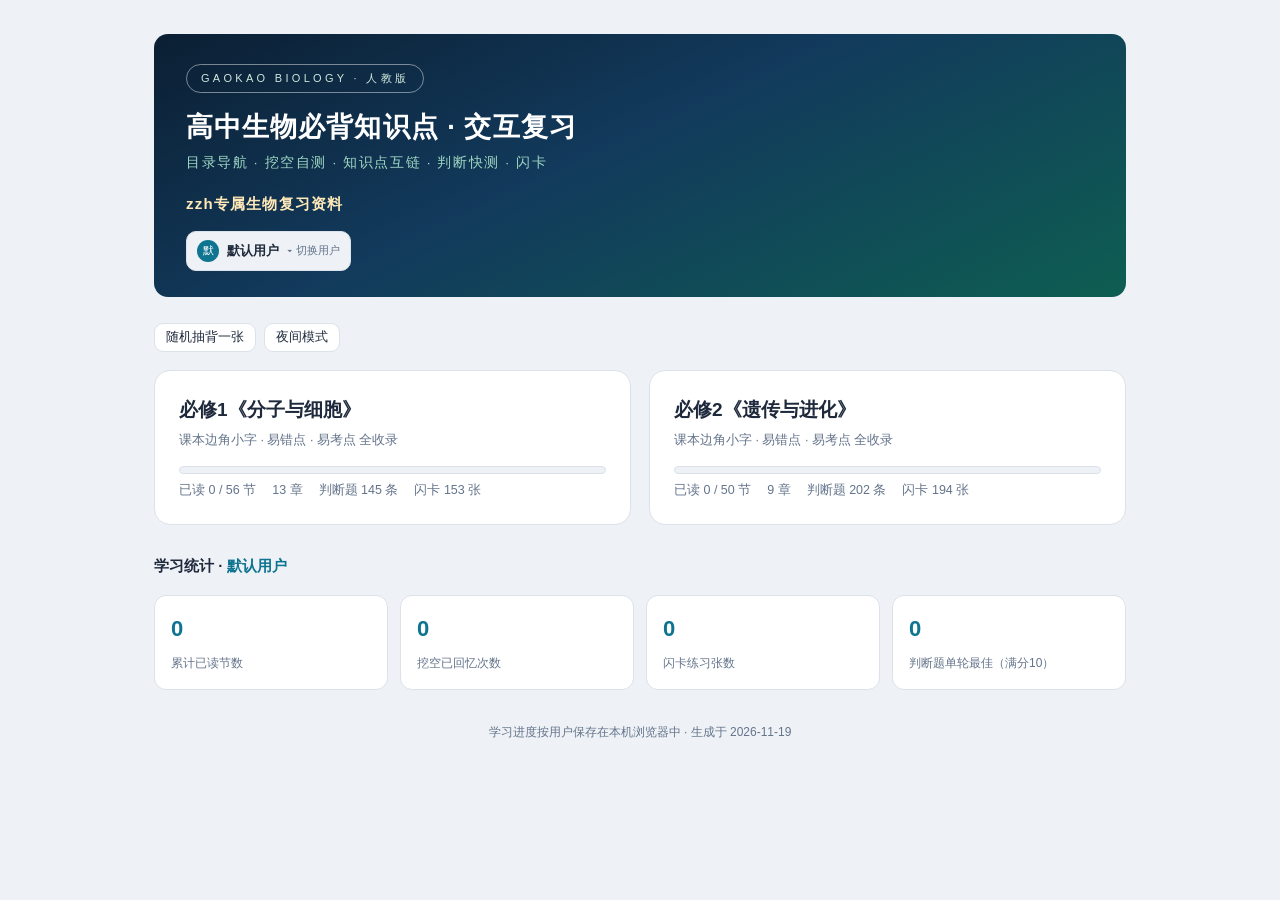
==== commit 57db606a: "必修2抽背与闪卡全部重建，必修1按教材挖掘补充：依据2027届遗传与进化知识清单与师生教材挖掘必12逐条编写并核验" ====
--- a/web/index.html
+++ b/web/index.html
@@ -341,7 +341,7 @@
   <button class="qz-next show" id="dice-again">换一个</button>
 </div>
 <button class="xback" id="xback">← <span></span></button>
-<script>const HOME={"books": [{"id": "m1", "label": "必修1《分子与细胞》", "file": "m1.html", "sub": "课本边角小字 · 易错点 · 易考点 全收录", "secs": 56, "chN": 13, "quizN": 113, "cardN": 148}, {"id": "m2", "label": "必修2《遗传与进化》", "file": "m2.html", "sub": "课本边角小字 · 易错点 · 易考点 全收录", "secs": 50, "chN": 9, "quizN": 33, "cardN": 80}], "quiz": [{"q": "细胞学说由施莱登和施旺共同建立，揭示了动植物体结构的统一性", "a": true, "e": "", "ch": 0}, {"q": "细胞学说在修正中前进，魏尔肖提出细胞通过分裂产生新细胞", "a": true, "e": "", "ch": 0}, {"q": "病毒是生命系统中最基本的结构层次", "a": false, "e": "最基本层次是细胞；病毒无细胞结构，不属于生命系统的结构层次", "ch": 0}, {"q": "单细胞生物依靠一个细胞就能完成各种生命活动", "a": true, "e": "", "ch": 0}, {"q": "多细胞生物的生命活动由不同的细胞密切合作完成", "a": true, "e": "", "ch": 0}, {"q": "一个池塘中所有的鲤鱼是一个种群", "a": true, "e": "同种生物的全部个体构成种群", "ch": 0}, {"q": "一片森林中所有的生物构成一个生态系统", "a": false, "e": "所有生物构成群落，加上无机环境才是生态系统", "ch": 0}, {"q": "组成细胞的元素大多以离子形式存在", "a": false, "e": "大多以化合物形式存在；无机盐大多以离子形式存在", "ch": 1}, {"q": "C是构成细胞的最基本元素", "a": true, "e": "碳链是生物大分子的骨架", "ch": 1}, {"q": "活细胞中含量最多的化合物是蛋白质", "a": false, "e": "是水；含量最多的有机化合物才是蛋白质", "ch": 1}, {"q": "斐林试剂检测还原糖需要水浴加热才能出现砖红色沉淀", "a": true, "e": "甲乙液等量混合后加入，50~65℃水浴加热", "ch": 1}, {"q": "用双缩脲试剂检测蛋白质时需要加热", "a": false, "e": "先加A液造成碱性环境，再加B液，不加热即出现紫色", "ch": 1}, {"q": "自由水是细胞内的良好溶剂，参与运输营养物质和代谢废物", "a": true, "e": "", "ch": 1}, {"q": "结合水是细胞结构的重要组成成分", "a": true, "e": "", "ch": 1}, {"q": "冬季自由水与结合水的比值下降，细胞代谢减弱、抗逆性增强", "a": true, "e": "", "ch": 1}, {"q": "Mg是血红蛋白的组成成分，Fe是叶绿素的组成成分", "a": false, "e": "相反：Fe是血红蛋白的组成成分，Mg是叶绿素的组成成分", "ch": 1}, {"q": "细胞中大多数无机盐以离子形式存在", "a": true, "e": "", "ch": 1}, {"q": "成人缺碘会导致地方性甲状腺肿", "a": true, "e": "碘是合成甲状腺激素的原料", "ch": 1}, {"q": "糖类是细胞的主要能源物质，脂肪是良好的储能物质", "a": true, "e": "", "ch": 2}, {"q": "蔗糖、麦芽糖、乳糖都是还原糖", "a": false, "e": "蔗糖是非还原糖，不能与斐林试剂反应", "ch": 2}, {"q": "淀粉、糖原、纤维素的基本单位都是葡萄糖", "a": true, "e": "", "ch": 2}, {"q": "纤维素可以为人体提供能量", "a": false, "e": "人体不能消化吸收纤维素，但能促进肠道蠕动", "ch": 2}, {"q": "几丁质可用于制作食品包装纸和人造皮肤", "a": true, "e": "还存在于甲壳类动物、昆虫的外骨骼和真菌的细胞壁中", "ch": 2}, {"q": "磷脂是构成细胞膜的重要成分，也是构成多种细胞器膜的重要成分", "a": true, "e": "", "ch": 2}, {"q": "性激素和维生素D都属于脂质中的固醇类物质", "a": true, "e": "维生素D能促进肠道对钙磷的吸收", "ch": 2}, {"q": "胆固醇对人体有害无益", "a": false, "e": "胆固醇还参与构成动物细胞膜，过多才会堵塞血管", "ch": 2}, {"q": "等质量的脂肪比糖类含有更多能量", "a": true, "e": "脂肪分子中H的比例高、O的比例低", "ch": 2}, {"q": "糖类供应充足时可大量转化为脂肪，但脂肪不能大量转化为糖类", "a": true, "e": "", "ch": 2}, {"q": "组成人体蛋白质的氨基酸有21种，其中必需氨基酸成人有8种", "a": true, "e": "必需氨基酸是人体细胞不能合成的氨基酸", "ch": 3}, {"q": "每个氨基酸都至少含有一个氨基和一个羧基，且连在同一个碳原子上", "a": true, "e": "该碳原子还连接H和侧链基团R", "ch": 3}, {"q": "肽键数等于氨基酸数减去肽链数", "a": true, "e": "失水数与肽键数相等", "ch": 3}, {"q": "变性后的蛋白质不能与双缩脲试剂反应", "a": false, "e": "变性只是空间结构被破坏，肽键未断裂，仍呈紫色反应", "ch": 3}, {"q": "熟鸡蛋更容易消化，是因为高温使蛋白质空间结构变得伸展、松散", "a": true, "e": "也更容易被蛋白酶水解", "ch": 3}, {"q": "蛋白质变性是因为高温使肽键断裂", "a": false, "e": "是空间结构被破坏，肽键没有断裂", "ch": 3}, {"q": "核酸是遗传信息的携带者，是一切生物的遗传物质", "a": true, "e": "细胞生物的遗传物质是DNA，RNA病毒的遗传物质是RNA", "ch": 3}, {"q": "DNA彻底水解的产物是4种脱氧核苷酸", "a": false, "e": "初步水解产物是脱氧核苷酸；彻底水解产物是磷酸、脱氧核糖和4种含氮碱基", "ch": 3}, {"q": "DNA与RNA在化学组成上的区别是五碳糖和碱基不同", "a": true, "e": "DNA特有脱氧核糖和T，RNA特有核糖和U", "ch": 3}, {"q": "细胞生物的遗传物质都是DNA", "a": true, "e": "", "ch": 3}, {"q": "生物大分子以碳链为基本骨架", "a": true, "e": "", "ch": 3}, {"q": "细胞膜功能的复杂程度主要取决于磷脂的含量", "a": false, "e": "取决于蛋白质的种类和数量", "ch": 4}, {"q": "人鼠细胞融合实验证明了细胞膜具有流动性", "a": true, "e": "荧光标记的膜蛋白在融合后均匀分布", "ch": 4}, {"q": "磷脂双分子层构成膜的基本支架，蛋白质分子都镶在其表面", "a": false, "e": "蛋白质有的镶在表面，有的部分或全部嵌入，有的贯穿整个双分子层", "ch": 4}, {"q": "内质网膜、高尔基体膜与细胞膜的成分和结构相似", "a": true, "e": "都以磷脂双分子层为基本支架", "ch": 4}, {"q": "核孔是DNA、RNA和蛋白质自由进出的通道", "a": false, "e": "核孔具有选择性，DNA不能通过核孔", "ch": 4}, {"q": "蛋白质合成旺盛的细胞中，核仁较大、核孔数量较多", "a": true, "e": "", "ch": 4}, {"q": "哺乳动物成熟的红细胞没有细胞核和众多细胞器", "a": true, "e": "是制备细胞膜的良好材料", "ch": 4}, {"q": "细胞核是细胞代谢和遗传的控制中心，因为DNA主要分布在细胞核中", "a": true, "e": "", "ch": 4}, {"q": "染色质主要由DNA和蛋白质组成", "a": true, "e": "DNA是遗传信息的载体", "ch": 4}, {"q": "线粒体是有氧呼吸的主要场所，被称为细胞的动力车间", "a": true, "e": "", "ch": 5}, {"q": "叶绿体是绿色植物进行光合作用的细胞器", "a": true, "e": "", "ch": 5}, {"q": "内质网增大细胞内的膜面积，是蛋白质合成加工以及脂质合成的车间", "a": true, "e": "", "ch": 5}, {"q": "核糖体是合成蛋白质的机器，中心体与细胞的有丝分裂有关", "a": true, "e": "", "ch": 5}, {"q": "溶酶体能分解衰老的细胞器，吞噬并杀死侵入细胞的病毒或病菌", "a": true, "e": "内含多种水解酶", "ch": 5}, {"q": "所有细胞器都具有膜结构", "a": false, "e": "核糖体、中心体没有膜结构", "ch": 5}, {"q": "分离各种细胞器常用差速离心法", "a": true, "e": "", "ch": 5}, {"q": "高尔基体在植物细胞中与细胞壁的形成有关", "a": true, "e": "在动物细胞中与细胞分泌物的加工包装有关", "ch": 5}, {"q": "可用藓类小叶或黑藻叶片观察叶绿体", "a": true, "e": "材料薄且含叶绿体，可直接制片观察", "ch": 5}, {"q": "渗透作用发生的条件是具有半透膜且膜两侧溶液有浓度差", "a": true, "e": "", "ch": 6}, {"q": "原生质层包括细胞膜、液泡膜以及两层膜之间的细胞质", "a": true, "e": "相当于一层半透膜", "ch": 6}, {"q": "质壁分离的内因是原生质层的伸缩性大于细胞壁的伸缩性", "a": true, "e": "", "ch": 6}, {"q": "发生质壁分离时，细胞壁与细胞膜之间充满的是细胞液", "a": false, "e": "细胞壁是全透性的，其间充满外界溶液", "ch": 6}, {"q": "0.3 g/mL的蔗糖溶液能使洋葱鳞片叶外表皮细胞发生质壁分离", "a": true, "e": "", "ch": 6}, {"q": "KNO₃溶液中的细胞发生质壁分离后会自动复原", "a": true, "e": "K⁺和NO₃⁻通过主动运输进入细胞，细胞液浓度逐渐升高", "ch": 6}, {"q": "自由扩散不需要载体蛋白和能量，协助扩散需要载体蛋白但不消耗能量", "a": true, "e": "都属于被动运输", "ch": 6}, {"q": "主动运输既能逆浓度梯度运输，也需要载体蛋白并消耗能量", "a": true, "e": "", "ch": 6}, {"q": "胞吞和胞吐不需要消耗能量", "a": false, "e": "需要消耗能量，但不需要转运蛋白", "ch": 6}, {"q": "细胞膜的选择透过性主要由磷脂双分子层决定", "a": false, "e": "主要取决于膜上转运蛋白的种类和数量", "ch": 6}, {"q": "酶都是蛋白质", "a": false, "e": "绝大多数酶是蛋白质，少数是RNA", "ch": 7}, {"q": "酶通过为反应提供能量来提高化学反应速率", "a": false, "e": "酶不提供能量，其作用是降低化学反应的活化能", "ch": 7}, {"q": "所有的酶都是在核糖体上合成的", "a": false, "e": "蛋白质类酶在核糖体上合成，RNA类酶不是", "ch": 7}, {"q": "酶制品应在低温下保存，因为低温不破坏酶的空间结构", "a": true, "e": "温度升高时活性可恢复", "ch": 7}, {"q": "过酸、过碱或高温都会使酶的空间结构破坏而失活", "a": true, "e": "这种失活通常是不可逆的", "ch": 7}, {"q": "一种酶只能催化一种或一类化学反应", "a": true, "e": "体现酶的专一性", "ch": 7}, {"q": "ATP中的A代表腺嘌呤", "a": false, "e": "A代表腺苷，由腺嘌呤和核糖组成", "ch": 7}, {"q": "ATP是细胞生命活动的直接能源物质", "a": true, "e": "糖类等是主要能源物质，需转化为ATP后才能被直接利用", "ch": 7}, {"q": "ATP与ADP的相互转化时刻不停地发生并处于动态平衡之中", "a": true, "e": "", "ch": 7}, {"q": "人的成熟红细胞产生ATP的场所只有细胞质基质", "a": true, "e": "成熟红细胞无线粒体，只能进行无氧呼吸", "ch": 7}, {"q": "有氧呼吸第二阶段需要水参与并释放二氧化碳", "a": true, "e": "场所是线粒体基质", "ch": 8}, {"q": "有氧呼吸产生的[H]与光合作用产生的[H]是同一种物质", "a": false, "e": "呼吸作用为NADH，光合作用为NADPH", "ch": 8}, {"q": "有氧呼吸中水的消耗发生在第二阶段，水的生成发生在第三阶段", "a": true, "e": "第三阶段[H]与O₂结合生成水并释放大量能量", "ch": 8}, {"q": "无氧呼吸只在第一阶段释放少量能量并合成少量ATP", "a": true, "e": "第二阶段不释放能量", "ch": 8}, {"q": "乳酸菌无氧呼吸产生乳酸的同时也产生二氧化碳", "a": false, "e": "产生乳酸型无氧呼吸不释放CO₂", "ch": 8}, {"q": "酵母菌在有氧和无氧条件下都能产生酒精", "a": false, "e": "只有无氧呼吸（酒精发酵）才产生酒精", "ch": 8}, {"q": "粮食储藏要求低温、低氧、干燥，水果储藏要求低温、低氧并保持一定湿度", "a": true, "e": "都是为了降低呼吸作用、减少有机物消耗", "ch": 8}, {"q": "酸性重铬酸钾溶液与酒精反应会变成灰绿色", "a": true, "e": "可用于检测酒精的产生", "ch": 8}, {"q": "叶绿素a和叶绿素b主要吸收红光和蓝紫光，胡萝卜素和叶黄素主要吸收蓝紫光", "a": true, "e": "", "ch": 9}, {"q": "纸层析法分离色素时，在滤纸条上扩散速度最快的是叶绿素a", "a": false, "e": "最快的是胡萝卜素，位于滤纸条最上端", "ch": 9}, {"q": "研磨叶片时加入CaCO₃是为了防止色素被破坏", "a": true, "e": "SiO₂使研磨充分，无水乙醇溶解色素", "ch": 9}, {"q": "光反应产生的[H]和ATP用于暗反应中C₃的还原", "a": true, "e": "", "ch": 9}, {"q": "CO₂的固定需要光反应提供[H]和ATP", "a": false, "e": "固定阶段是CO₂与C₅结合生成2个C₃，不需要[H]和ATP", "ch": 9}, {"q": "类囊体薄膜是光反应的场所，叶绿体基质是暗反应的场所", "a": true, "e": "", "ch": 9}, {"q": "突然停止光照，叶肉细胞中C₃含量上升、C₅含量下降", "a": true, "e": "[H]和ATP减少，C₃还原受阻，CO₂固定仍在进行", "ch": 9}, {"q": "突然降低环境中的CO₂浓度，细胞中C₃减少、C₅增多", "a": true, "e": "", "ch": 9}, {"q": "连续分裂的细胞才具有细胞周期", "a": true, "e": "分裂间期占细胞周期的90%~95%", "ch": 10}, {"q": "DNA复制完成后染色体数目也加倍", "a": false, "e": "DNA数加倍，染色体数不变，形成姐妹染色单体", "ch": 10}, {"q": "有丝分裂中期染色体形态稳定、数目清晰，是观察染色体的最佳时期", "a": true, "e": "", "ch": 10}, {"q": "有丝分裂后期着丝粒分裂，染色体数目加倍而DNA数目不变", "a": true, "e": "", "ch": 10}, {"q": "染色体和染色质是同一物质在细胞不同时期的两种存在状态", "a": true, "e": "主要成分都是DNA和蛋白质", "ch": 10}, {"q": "植物细胞有丝分裂末期在赤道板位置出现细胞板并扩展形成细胞壁", "a": true, "e": "动物细胞是细胞膜从中部向内凹陷缢裂", "ch": 10}, {"q": "观察根尖分生区组织细胞的有丝分裂，解离后细胞已经死亡", "a": true, "e": "解离液（盐酸+酒精）杀死并固定细胞，故看不到动态变化过程", "ch": 10}, {"q": "解离的目的是使组织中的细胞相互分离开来", "a": true, "e": "之后需漂洗、染色、制片", "ch": 10}, {"q": "根尖分生区细胞的特点是呈正方形、排列紧密，有的细胞正在分裂", "a": true, "e": "", "ch": 10}, {"q": "细胞分化的实质是遗传物质的改变", "a": false, "e": "遗传物质不变，实质是基因的选择性表达", "ch": 11}, {"q": "细胞分化具有持久性、稳定性和不可逆性", "a": true, "e": "", "ch": 11}, {"q": "已分化的动物体细胞的细胞核具有全能性", "a": true, "e": "克隆羊多莉的诞生证明这一点", "ch": 11}, {"q": "胡萝卜韧皮部细胞经组织培养发育成完整植株，体现了细胞的全能性", "a": true, "e": "", "ch": 11}, {"q": "细胞衰老时，细胞内水分减少、体积变小，但细胞核体积增大", "a": true, "e": "核膜内折、染色质收缩", "ch": 11}, {"q": "自由基攻击DNA和蛋白质可能导致细胞衰老", "a": true, "e": "端粒DNA随分裂逐渐缩短也是衰老的原因之一", "ch": 11}, {"q": "细胞凋亡是由基因决定的细胞自动结束生命的过程", "a": true, "e": "又称细胞编程性死亡", "ch": 11}, {"q": "蝌蚪尾部的消失属于细胞坏死", "a": false, "e": "属于细胞凋亡，由基因控制，对生物体有利", "ch": 11}, {"q": "多细胞生物个体衰老的过程是组成个体的细胞普遍衰老的过程", "a": true, "e": "", "ch": 11}, {"q": "癌细胞膜表面的糖蛋白减少，容易在体内扩散和转移", "a": true, "e": "", "ch": 11}, {"q": "原癌基因主要负责调节细胞周期，抑癌基因主要是阻止细胞不正常的增殖", "a": true, "e": "", "ch": 11}, {"q": "1 个精原细胞经减数分裂可产生 4 种精子", "a": false, "e": "两两相同、互补，实为 2 种 4 个", "ch": 0}, {"q": "减Ⅱ后期着丝粒分裂，染色体数目暂时加倍", "a": true, "e": "减Ⅱ全程无同源染色体", "ch": 0}, {"q": "减Ⅰ同源染色体未分离，产生的 4 个配子全部异常", "a": true, "e": "减Ⅱ异常则只有一半配子异常", "ch": 0}, {"q": "减Ⅱ着丝粒分裂后单体未移向两极，4 个配子同样全部异常", "a": false, "e": "2 个正常、2 个异常", "ch": 0}, {"q": "受精卵的染色体数目恢复到本物种体细胞数目", "a": true, "e": "减数分裂减半 + 受精恢复，维持前后代染色体数目恒定", "ch": 0}, {"q": "杂合子 Aa 自交后代的性状分离比为 3:1", "a": true, "e": "", "ch": 1}, {"q": "杂合子测交后代的显隐比为 3:1", "a": false, "e": "测交后代为 1:1，比例反映被测个体配子种类及比例", "ch": 1}, {"q": "显性纯合致死时，杂合子自交后代显:隐 = 2:1", "a": true, "e": "AA 致死，存活个体为 Aa:aa = 2:1", "ch": 1}, {"q": "隐性纯合致死时，杂合子自交后代全为隐性", "a": false, "e": "后代全为显性", "ch": 1}, {"q": "非同源染色体上的非等位基因自由组合发生在减Ⅰ后期", "a": true, "e": "", "ch": 2}, {"q": "AaBb 测交后代四种表现型的比例为 9:3:3:1", "a": false, "e": "测交为 1:1:1:1；9:3:3:1 是自交结果", "ch": 2}, {"q": "不考虑互换，n 对同源染色体的个体可产生 2ⁿ 种配子", "a": true, "e": "", "ch": 2}, {"q": "红绿色盲是伴 X 染色体隐性遗传病", "a": true, "e": "男患者多于女患者，存在交叉遗传", "ch": 3}, {"q": "抗维生素 D 佝偻病是常染色体显性遗传病", "a": false, "e": "伴 X 染色体显性遗传，女多于男、世代连续", "ch": 3}, {"q": "调查遗传病发病率应在患者家系中抽样", "a": false, "e": "发病率在广大人群中随机抽样；家系调查用于确定遗传方式", "ch": 3}, {"q": "噬菌体侵染细菌实验证明 DNA 是遗传物质", "a": true, "e": "", "ch": 4}, {"q": "TMV 实验证明 RNA 是烟草花叶病毒的遗传物质", "a": true, "e": "RNA 病毒的基因在 RNA 上", "ch": 4}, {"q": "所有生物的遗传物质都是 DNA", "a": false, "e": "RNA 病毒以 RNA 为遗传物质，故称 DNA 是主要的遗传物质", "ch": 4}, {"q": "DNA 双链中每个磷酸基团都连接 2 个脱氧核糖", "a": false, "e": "每个磷酸连接 1~2 个脱氧核糖，两端 2 个游离磷酸各只连 1 个", "ch": 5}, {"q": "DNA 复制 n 代后共 2ⁿ 个 DNA，含亲代链的只有 2 个", "a": true, "e": "半保留复制", "ch": 5}, {"q": "人类基因组测序需测定 24 条染色体", "a": true, "e": "22 条常染色体 + X + Y", "ch": 5}, {"q": "翻译的直接模板是 DNA", "a": false, "e": "翻译模板是 mRNA", "ch": 6}, {"q": "密码子位于 mRNA 上，反密码子位于 tRNA 上", "a": true, "e": "", "ch": 6}, {"q": "中心法则包括 DNA 复制、转录和翻译等信息传递过程", "a": true, "e": "", "ch": 6}, {"q": "基因突变能产生新基因，是生物变异的根本来源", "a": true, "e": "为生物进化提供原材料", "ch": 7}, {"q": "秋水仙素诱导多倍体的原理是抑制纺锤体形成", "a": true, "e": "作用于分裂前期；诱导基因突变则作用于间期", "ch": 7}, {"q": "21 三体综合征是由基因突变引起的遗传病", "a": false, "e": "染色体异常遗传病（体细胞多一条 21 号染色体）", "ch": 7}, {"q": "单倍体的体细胞染色体数目与本物种配子相同", "a": true, "e": "", "ch": 7}, {"q": "受精作用过程中会发生基因重组", "a": false, "e": "基因重组不发生在受精作用中", "ch": 7}, {"q": "生物进化的基本单位是种群", "a": true, "e": "", "ch": 8}, {"q": "生物进化的实质是种群基因频率的改变", "a": true, "e": "自然选择使基因频率定向改变", "ch": 8}, {"q": "共同进化只发生在不同物种之间", "a": false, "e": "还包括生物与无机环境之间", "ch": 8}, {"q": "新物种形成的标志是产生生殖隔离", "a": true, "e": "隔离是物种形成的必要条件", "ch": 8}], "cards": [{"t": "细胞学说的建立者", "c": "主要是德国的施莱登和施旺；揭示了动物和植物的统一性，从而阐明了生物界的统一性", "ch": 0}, {"t": "细胞学说的内容", "c": "①动植物都由细胞发育而来，并由细胞和细胞产物构成②细胞是相对独立的单位③新细胞由老细胞分裂产生", "ch": 0}, {"t": "细胞学说相关科学家", "c": "胡克：细胞的发现者和命名者；列文虎克：观察到细菌、红细胞、精子等活细胞；魏尔肖：补充“细胞通过分裂产生新细胞”", "ch": 0}, {"t": "细胞学说与归纳法", "c": "由部分动植物总结出一般性结论，运用的是不完全归纳法", "ch": 0}, {"t": "生命系统的结构层次", "c": "细胞→组织→器官→系统→个体→种群→群落→生态系统→生物圈；最基本的是细胞，最大的是生物圈", "ch": 0}, {"t": "各生物的层次特例", "c": "植物没有系统层次；单细胞生物没有组织、器官、系统层次，既属细胞又属个体；病毒不属于生命系统", "ch": 0}, {"t": "种群、群落与生态系统", "c": "一定区域同种生物全部个体=种群；所有种群相互作用=群落；群落与无机环境相互作用=生态系统", "ch": 0}, {"t": "细胞是基本单位", "c": "除病毒以外，生物体都是以细胞作为结构和功能的基本单位", "ch": 0}, {"t": "生物界与非生物界", "c": "统一性：组成细胞的元素在无机自然界都能找到，没有一种为细胞所特有；差异性：各种元素的相对含量大不相同", "ch": 1}, {"t": "鲜重与干重之最", "c": "鲜重最多化合物是水（有机物是蛋白质）、元素是O；干重最多化合物是蛋白质、元素是C", "ch": 1}, {"t": "还原糖的检测", "c": "斐林试剂水浴加热（50~65℃）生成砖红色沉淀；葡萄糖、果糖、麦芽糖是还原糖，蔗糖、淀粉不是", "ch": 1}, {"t": "脂肪的检测", "c": "被苏丹Ⅲ染液染成橘黄色；需用50%的酒精洗去浮色，用显微镜观察", "ch": 1}, {"t": "蛋白质的检测", "c": "与双缩脲试剂作用产生紫色反应；变性后的蛋白质肽键没有断裂，仍可检测", "ch": 1}, {"t": "斐林试剂的用法", "c": "甲液0.1g/mL NaOH溶液，乙液0.05g/mL CuSO4溶液；等量混合、现配现用", "ch": 1}, {"t": "双缩脲试剂的用法", "c": "先加A液（0.1g/mL NaOH）1mL，再加B液（0.01g/mL CuSO4）4滴；先A后B，不需加热", "ch": 1}, {"t": "自由水及其功能", "c": "约占细胞内水分的95.5%；良好溶剂、参与生化反应、提供液体环境、运送营养物质和代谢废物", "ch": 1}, {"t": "结合水", "c": "与细胞内其他物质相结合的水，约占4.5%，是细胞结构的重要成分", "ch": 1}, {"t": "水的结构特点", "c": "水分子空间结构及电子不对称分布→极性分子→良好溶剂；氢键使水具有流动性和较高的比热容", "ch": 1}, {"t": "无机盐的存在与功能", "c": "绝大多数以离子形式存在；构成化合物、维持生命活动、维持酸碱平衡和渗透压", "ch": 1}, {"t": "无机盐与化合物实例", "c": "Mg2+是叶绿素的成分；Fe2+是血红素的成分；碘是甲状腺激素的成分", "ch": 1}, {"t": "缺钙与抽搐", "c": "动物缺Ca2+会出现抽搐；Ca2+过多则肌无力", "ch": 1}, {"t": "自由水与结合水转化", "c": "二者可相互转化；比值越大代谢越旺盛；休眠时结合水上升，晒干种子损失的主要是自由水", "ch": 1}, {"t": "糖类的元素与存在形式", "c": "组成元素一般是C、H、O；生物体内的糖类绝大多数以多糖的形式存在", "ch": 2}, {"t": "单糖", "c": "不能水解：葡萄糖（主要能源物质）、脱氧核糖（构成DNA）、核糖（构成RNA）、果糖（植物）、半乳糖（动物）", "ch": 2}, {"t": "二糖", "c": "水解生成两分子单糖：蔗糖=葡萄糖+果糖（植物）；麦芽糖=2分子葡萄糖（植物）；乳糖=葡萄糖+半乳糖（动物）", "ch": 2}, {"t": "多糖", "c": "基本单位都是葡萄糖：淀粉（植物储能）、纤维素（植物细胞壁成分）、糖原（动物储能）", "ch": 2}, {"t": "糖原", "c": "分布在人和动物的肝脏与肌肉中；肝糖原可分解为葡萄糖补充血糖，肌糖原不可以", "ch": 2}, {"t": "几丁质", "c": "存在于甲壳类动物和昆虫的外骨骼；可与重金属离子结合处理废水、制作食品包装和人造皮肤", "ch": 2}, {"t": "还原糖有哪些", "c": "葡萄糖、果糖、麦芽糖等（所有单糖+乳糖都是还原糖）；淀粉、蔗糖是非还原糖", "ch": 2}, {"t": "脂质的元素组成", "c": "脂肪只含C、H、O；磷脂含C、H、O、N、P；固醇只含C、H、O", "ch": 2}, {"t": "脂肪的功能", "c": "细胞内良好的储能物质；隔热保温；缓冲减压，保护内脏器官", "ch": 2}, {"t": "磷脂的功能", "c": "构成细胞膜和细胞器膜等生物膜的重要成分", "ch": 2}, {"t": "固醇的种类与功能", "c": "胆固醇（动物细胞膜成分、参与血液脂质运输）、性激素（促进生殖器官发育和生殖细胞形成）、维生素D（促进肠道吸收钙磷）", "ch": 2}, {"t": "动植物脂肪的差异", "c": "动物脂肪多含饱和脂肪酸，熔点高，室温呈固态；植物脂肪多含不饱和脂肪酸，室温呈液态", "ch": 2}, {"t": "脂肪与糖类的转化", "c": "脂肪O少H多，氧化分解耗氧更多、释放能量更多；糖类可大量转化为脂肪，脂肪不能大量转化为糖类", "ch": 2}, {"t": "蛋白质的组成元素", "c": "C、H、O、N，有的还含有S等", "ch": 3}, {"t": "蛋白质的五大功能", "c": "结构（羽毛肌肉头发）、催化（酶）、运输（血红蛋白、载体蛋白）、调节（胰岛素、生长激素）、免疫（抗体）", "ch": 3}, {"t": "氨基酸的结构特点", "c": "每种氨基酸至少含有一个氨基和一个羧基，且都有一个连在同一个碳原子上；区别在于R基不同", "ch": 3}, {"t": "必需氨基酸", "c": "人体细胞不能合成、必须从外界环境直接获取，共8种；非必需氨基酸人体能合成，有13种", "ch": 3}, {"t": "脱水缩合", "c": "一个氨基酸的氨基与另一个氨基酸的羧基连接，脱去一分子水；场所是核糖体", "ch": 3}, {"t": "肽键数的计算", "c": "肽键数=脱去水分子数=氨基酸数-肽链数；环状多肽中等于氨基酸数", "ch": 3}, {"t": "游离氨基/羧基数", "c": "至少等于肽链数；总数=肽链数+R基中的氨基或羧基数", "ch": 3}, {"t": "多肽分子量计算", "c": "氨基酸平均分子质量×氨基酸数-18×脱去水分子数", "ch": 3}, {"t": "蛋白质结构多样性", "c": "直接原因：氨基酸种类、数目、排列顺序及肽链空间结构不同；根本原因：DNA（基因）的多样性", "ch": 3}, {"t": "熟鸡蛋易消化的原因", "c": "高温使蛋白质空间结构变得伸展、松散，易被蛋白酶水解（肽键未断裂）", "ch": 3}, {"t": "核酸的元素与功能", "c": "元素C、H、O、N、P；是细胞内携带遗传信息的物质，在遗传、变异和蛋白质合成中起极其重要作用", "ch": 3}, {"t": "核苷酸的组成", "c": "一分子含氮碱基+一分子五碳糖+一分子磷酸；按五碳糖不同分为脱氧核苷酸和核糖核苷酸", "ch": 3}, {"t": "DNA与RNA的区别", "c": "DNA：脱氧核苷酸、碱基A G C T、双螺旋、主要在细胞核；RNA：核糖核苷酸、碱基A G C U、单链、主要在细胞质", "ch": 3}, {"t": "生物的遗传物质", "c": "绝大多数生物是DNA，只有部分病毒（HIV、流感病毒等）是RNA，故DNA是主要的遗传物质", "ch": 3}, {"t": "生物大分子", "c": "多糖、蛋白质、核酸都是由单体连接成的多聚体，以碳链为基本骨架；脂质不是生物大分子", "ch": 3}, {"t": "细胞生物的8与5", "c": "细胞生物含DNA和RNA两种核酸，碱基5种，核苷酸8种（脱氧4种+核糖4种），遗传物质是DNA", "ch": 3}, {"t": "细胞膜的三大功能", "c": "①将细胞与外界环境分隔开②控制物质进出细胞③进行细胞间的信息交流", "ch": 4}, {"t": "细胞间信息交流方式", "c": "①化学物质经体液运输②细胞膜直接接触（精卵识别）③形成通道（胞间连丝）；前两种需要膜表面受体", "ch": 4}, {"t": "细胞膜成分的探索", "c": "欧文顿→脂质；戈特和格伦德尔（单层面积为表面积2倍）→磷脂连续两层；丹尼利和戴维森→可能附有蛋白质", "ch": 4}, {"t": "细胞膜结构的探索", "c": "罗伯特森（暗-亮-暗）→静态统一模型；1970年人鼠细胞融合实验→膜具有流动性；辛格和尼科尔森→流动镶嵌模型", "ch": 4}, {"t": "细胞膜的成分", "c": "主要由脂质和蛋白质组成，含少量糖类；脂质中磷脂最丰富；功能越复杂，蛋白质的种类和数量越多", "ch": 4}, {"t": "流动镶嵌模型", "c": "磷脂双分子层构成基本支架；蛋白质镶在表面、嵌入或贯穿；磷脂分子可侧向运动，大多数蛋白质分子也能运动", "ch": 4}, {"t": "糖被", "c": "细胞膜外表面的糖类与蛋白质结合形成糖蛋白、与脂质结合形成糖脂；与细胞识别、信息传递密切相关", "ch": 4}, {"t": "水跨过疏水膜的原因", "c": "①水分子极小，可通过磷脂分子运动产生的间隙②细胞膜上存在水通道蛋白", "ch": 4}, {"t": "植物细胞壁", "c": "主要成分是纤维素和果胶；对细胞有支持和保护作用；具有全透性", "ch": 4}, {"t": "细胞核的结构", "c": "核膜（双层膜，上有核孔）、染色质（主要由DNA和蛋白质组成）、核仁（与某种RNA的合成及核糖体形成有关）", "ch": 4}, {"t": "核孔的选择性", "c": "mRNA和解旋酶、DNA聚合酶等蛋白质可通过核孔，DNA不能通过；物质进出核孔需消耗能量", "ch": 4}, {"t": "核仁的特点", "c": "代谢旺盛、蛋白质合成量大的细胞核孔数量多、核仁较大；原核细胞无核仁，其核糖体形成与核仁无关", "ch": 4}, {"t": "细胞核的功能", "c": "细胞核是遗传信息库，是细胞代谢和遗传的控制中心", "ch": 4}, {"t": "没有细胞核的细胞", "c": "高等植物成熟的筛管细胞、哺乳动物成熟的红细胞等极少数细胞没有细胞核", "ch": 4}, {"t": "模型的种类", "c": "物理模型（DNA双螺旋结构模型）、概念模型、数学模型；照片不属于模型", "ch": 4}, {"t": "细胞质的组成", "c": "包括细胞质基质和细胞器；基质是细胞进行新陈代谢的主要场所；分离细胞器常用差速离心法", "ch": 5}, {"t": "细胞器的膜分类", "c": "双层膜：线粒体、叶绿体；单层膜：内质网、高尔基体、液泡、溶酶体；无膜：核糖体、中心体", "ch": 5}, {"t": "含DNA/RNA/色素的细胞器", "c": "含DNA：线粒体、叶绿体；含RNA：再加核糖体；含色素：叶绿体、液泡", "ch": 5}, {"t": "细胞器的特有分布", "c": "植物特有：叶绿体、液泡；动物和低等植物特有：中心体；动植物都有但功能不同：高尔基体", "ch": 5}, {"t": "光镜下可见的细胞器", "c": "叶绿体、线粒体、液泡", "ch": 5}, {"t": "细胞器功能归纳", "c": "产生ATP：线粒体、叶绿体；能自我复制：线粒体、叶绿体、中心体；与能量转换有关：线粒体、叶绿体", "ch": 5}, {"t": "与分泌蛋白有关的细胞器", "c": "核糖体、内质网、高尔基体、线粒体", "ch": 5}, {"t": "分泌蛋白的合成运输", "c": "核糖体→内质网→高尔基体→细胞膜→细胞外；研究方法：同位素标记法（3H标记亮氨酸）", "ch": 5}, {"t": "分泌过程膜面积变化", "c": "内质网膜面积变小，高尔基体膜面积不变，细胞膜面积增大", "ch": 5}, {"t": "分泌蛋白与胞内蛋白", "c": "分泌蛋白：消化酶、抗体、血浆蛋白、蛋白质类激素；胞内蛋白：呼吸酶、血红蛋白", "ch": 5}, {"t": "生物膜系统", "c": "包括细胞膜、细胞器膜、核膜等结构；原核细胞没有生物膜系统", "ch": 5}, {"t": "生物膜系统的作用", "c": "①为多种酶提供大量附着位点②分隔细胞器使反应高效有序③在物质运输、能量转化、信息传递中起决定作用", "ch": 5}, {"t": "细胞骨架", "c": "由蛋白质纤维组成的网架结构；维持细胞形态、锚定支撑细胞器，与运动、分裂、分化、物质运输等有关", "ch": 5}, {"t": "观察叶绿体实验", "c": "材料用藓类小叶（或菠菜稍带叶肉的下表皮）；黑藻光照室温培养促进细胞质流动；以叶绿体运动为标志", "ch": 5}, {"t": "渗透作用及条件", "c": "水分子（溶剂分子）通过半透膜的扩散作用；条件：①具有半透膜②半透膜两侧溶液具有浓度差", "ch": 6}, {"t": "动物细胞的吸水失水", "c": "细胞膜相当于半透膜；吸水或失水取决于外界溶液与细胞质浓度的浓度差", "ch": 6}, {"t": "原生质层", "c": "细胞膜、液泡膜以及两层膜之间的细胞质；相当于一层半透膜", "ch": 6}, {"t": "质壁分离", "c": "外界溶液浓度>细胞液浓度时细胞失水；液泡变小、紫色加深、细胞液浓度升高", "ch": 6}, {"t": "质壁分离复原", "c": "外界溶液浓度<细胞液浓度时细胞吸水复原；液泡变大、紫色变浅、细胞液浓度降低", "ch": 6}, {"t": "质壁分离的内外因", "c": "外因：外界溶液浓度大于细胞液浓度；内因：原生质层比细胞壁的伸缩性大", "ch": 6}, {"t": "质壁分离实验注意", "c": "细胞壁与细胞膜之间充满外界溶液（壁全透）；KNO3等溶液先分离后自动复原；三次观察均用低倍镜", "ch": 6}, {"t": "被动运输", "c": "物质以扩散方式进出细胞、不消耗能量；分自由扩散（简单扩散）和协助扩散（易化扩散）", "ch": 6}, {"t": "载体蛋白与通道蛋白", "c": "载体蛋白只容许与结合部位适应的分子通过，转运时自身构象改变；通道蛋白按直径、形状、电荷选择，不需结合", "ch": 6}, {"t": "水的跨膜运输", "c": "水分子更多借助细胞膜上的水通道蛋白，以协助扩散的方式进出细胞", "ch": 6}, {"t": "主动运输", "c": "低浓度→高浓度，需要载体蛋白、消耗能量；如小肠吸收葡萄糖、甲状腺滤泡细胞吸收碘", "ch": 6}, {"t": "胞吞与胞吐", "c": "运输大分子、消耗能量、不需要转运蛋白（需膜蛋白）；体现膜的流动性；神经递质也经胞吐释放", "ch": 6}, {"t": "大分子运输特例", "c": "生物大分子不一定都以胞吞、胞吐方式运输，如RNA和蛋白质可通过核孔", "ch": 6}, {"t": "细胞膜两大特点", "c": "结构特点：流动性；功能特点：选择透过性；其结构基础是转运蛋白的种类数量及空间结构变化", "ch": 6}, {"t": "主动运输的意义", "c": "细胞按需选择吸收营养物质，排出代谢废物和有害物质，保证细胞和个体生命活动的需要", "ch": 6}, {"t": "影响跨膜运输的因素", "c": "物质浓度、转运蛋白数量；氧气通过影响细胞呼吸（供能）影响主动运输的速率", "ch": 6}, {"t": "细胞代谢", "c": "细胞内每时每刻都进行着的许多化学反应的统称；这些反应离不开酶的催化", "ch": 7}, {"t": "酶的发现历程", "c": "斯帕兰札尼（胃液消化肉）→巴斯德（发酵离不开活细胞）→李比希（发酵与活细胞无关）→毕希纳（无细胞提取液仍可发酵）→萨姆纳（提纯脲酶结晶、证明为蛋白质）", "ch": 7}, {"t": "酶的本质", "c": "活细胞产生的、具有催化作用的有机物，绝大多数是蛋白质，少数是RNA；基本单位：氨基酸或核糖核苷酸", "ch": 7}, {"t": "酶的作用机理", "c": "酶降低化学反应的活化能；同无机催化剂相比，降低活化能的作用更显著，催化效率更高", "ch": 7}, {"t": "酶的特性", "c": "①高效性②专一性③作用条件较温和；高温、过酸、过碱使酶的空间结构破坏而失活；低温抑制活性但不失活", "ch": 7}, {"t": "酶专一性的解释", "c": "酶活性中心的结构与底物的结构相适应；一种酶只能催化一种或一类化学反应", "ch": 7}, {"t": "影响酶活性的因素", "c": "温度、pH等；不同酶的最适温度、最适pH不同，如胃蛋白酶最适pH约1.5~2.0", "ch": 7}, {"t": "酶相关的实验变量", "c": "自变量：人为改变的变量（如温度）；因变量：随自变量变化而变化的量；无关变量：保持相同且适宜", "ch": 7}, {"t": "ATP的结构简式", "c": "A—P~P~P；A代表腺苷，P代表磷酸基团，~代表高能磷酸键；脱离两个磷酸基后剩余部分为腺嘌呤核糖核苷酸（AMP）", "ch": 7}, {"t": "ATP的元素组成", "c": "C、H、O、N、P；ATP与RNA的组成元素相同", "ch": 7}, {"t": "ATP与ADP的转化", "c": "ATP ⇌ ADP + Pi + 能量；合成时能量来自呼吸作用或光合作用，转化酶不同（合成酶、水解酶）、场所不同、能量不可逆", "ch": 7}, {"t": "ATP的利用", "c": "主动运输、胞吞胞吐、生物发电、大脑思考、肌细胞收缩等；细胞内ATP含量少、转化迅速，处于动态平衡", "ch": 7}, {"t": "ATP与荧光", "c": "萤火虫尾部发荧光需要ATP提供能量，证明ATP是直接能源物质", "ch": 7}, {"t": "探索酵母菌呼吸方式", "c": "有氧：澄清石灰水变浑浊且速度快、量大，无酒精；无氧：变浑浊但慢且少，出现酒精；都用酸性重铬酸钾检测酒精", "ch": 8}, {"t": "线粒体与有氧呼吸", "c": "线粒体内膜向内折叠形成嵴，增大膜面积；有氧呼吸第三阶段在线粒体内膜上进行；线粒体是有氧呼吸的主要场所", "ch": 8}, {"t": "有氧呼吸三个阶段", "c": "第一阶段：细胞质基质，葡萄糖→2丙酮酸+4[H]，少量ATP；第二阶段：线粒体基质，丙酮酸和水→CO₂+[H]，少量ATP；第三阶段：线粒体内膜，[H]+O₂→水，大量ATP", "ch": 8}, {"t": "有氧呼吸总反应式", "c": "C₆H₁₂O₆+6O₂+6H₂O →(酶) 6CO₂+12H₂O+能量；反应物中的水用于第二阶段，生成的水来自第三阶段", "ch": 8}, {"t": "无氧呼吸两种类型", "c": "①酵母菌、植物根细胞：C₆H₁₂O₆→2C₂H₅OH+2CO₂+少量能量②乳酸菌、人骨骼肌细胞：C₆H₁₂O₆→2C₃H₆O₃（乳酸）+少量能量", "ch": 8}, {"t": "无氧呼吸的特点", "c": "全过程都在细胞质基质中进行；不需要氧气；第二阶段不释放能量；有机物分解不彻底，大部分能量存留在酒精或乳酸中", "ch": 8}, {"t": "影响细胞呼吸的因素", "c": "内部：遗传物质决定呼吸酶的种类数量；外部：温度（通过影响酶活性）、氧气浓度、含水量、CO₂浓度", "ch": 8}, {"t": "细胞呼吸原理应用", "c": "中耕松土促进根部有氧呼吸；无氧呼吸产生酒精导致烂根；酸奶、泡菜利用乳酸菌；粮食储藏条件：低温、低氧、干燥", "ch": 8}, {"t": "光合色素的提取与分离", "c": "提取：无水乙醇（研磨时加SiO₂、CaCO₃）；分离：层析液（纸层析法）；滤纸条上从上到下：胡萝卜素、叶黄素、叶绿素a、叶绿素b", "ch": 9}, {"t": "四种色素的颜色与含量", "c": "叶绿素a蓝绿色（最多）、叶绿素b黄绿色、胡萝卜素橙黄色、叶黄素黄色；含量：叶绿素a>b>叶黄素>胡萝卜素", "ch": 9}, {"t": "色素的分布与功能", "c": "分布于类囊体薄膜上；主要吸收红光和蓝紫光；类胡萝卜素还吸收蓝紫光、可保护叶绿素免受强光伤害", "ch": 9}, {"t": "恩格尔曼实验", "c": "用水绵和好氧细菌证明：O₂由叶绿体释放，叶绿体是光合作用的场所；好氧细菌集中于红光和蓝紫光照射区域", "ch": 9}, {"t": "光合作用的光反应", "c": "场所：类囊体薄膜；①水的光解：2H₂O→4[H]+O₂②ATP合成：ADP+Pi→ATP；条件：光、色素、酶", "ch": 9}, {"t": "光合作用的暗反应", "c": "场所：叶绿体基质；①CO₂的固定：CO₂+C₅→2C₃②C₃的还原：C₃+[H]+ATP→(CH₂O)+C₅；需要光反应提供[H]和ATP", "ch": 9}, {"t": "光反应与暗反应的联系", "c": "光反应为暗反应提供[H]（NADPH）和ATP；暗反应为光反应提供ADP、Pi和NADP⁺", "ch": 9}, {"t": "突然停止光照的变化", "c": "[H]、ATP减少，C₃增多，C₅减少，（CH₂O）合成减少；恢复光照后C₃还原加快，C₃减少", "ch": 9}, {"t": "突然降低CO₂的变化", "c": "CO₂固定减弱，C₃减少，C₅增多；光反应产生的[H]和ATP积累，进而光反应也减弱", "ch": 9}, {"t": "影响光合作用的外因", "c": "光照强度、CO₂浓度、温度、水分、矿质元素（如Mg是叶绿素的组成元素）", "ch": 9}, {"t": "化能合成作用", "c": "硝化细菌等利用体外环境中的无机物氧化释放的能量合成有机物；与光合作用的区别：能量来源不同", "ch": 9}, {"t": "细胞周期", "c": "连续分裂的细胞从一次分裂完成时开始，到下一次分裂完成时为止；分裂间期约占90%~95%；只有连续分裂的细胞（如根尖分生区细胞）才有细胞周期", "ch": 10}, {"t": "分裂间期", "c": "完成DNA分子的复制和有关蛋白质的合成，为分裂期做物质准备；结果：DNA数加倍，染色体数不变", "ch": 10}, {"t": "有丝分裂前期", "c": "染色质→染色体；核膜核仁消失；出现纺锤体；染色体散乱分布；每条染色体含2条姐妹染色单体", "ch": 10}, {"t": "有丝分裂中期", "c": "染色体的着丝粒排列在赤道板上；染色体形态稳定、数目清晰，是观察染色体的最佳时期", "ch": 10}, {"t": "有丝分裂后期", "c": "着丝粒分裂，姐妹染色单体分开成为两条染色体；染色体数目加倍，DNA数不变", "ch": 10}, {"t": "有丝分裂末期", "c": "染色体→染色质；核膜核仁重现；植物细胞在赤道板位置出现细胞板，扩展形成细胞壁；动物细胞膜从中部向内凹陷缢裂", "ch": 10}, {"t": "动植物有丝分裂的区别", "c": "前期纺锤体形成方式：植物由细胞两极发出纺锤丝，动物由中心体发出星射线；末期细胞质分裂方式：植物形成细胞板，动物缢裂", "ch": 10}, {"t": "观察根尖分生区实验", "c": "流程：解离（盐酸酒精混合液，使细胞分离）→漂洗→染色（龙胆紫或醋酸洋红）→制片→观察；先低倍后高倍", "ch": 10}, {"t": "染色体与染色质", "c": "同一物质在细胞不同时期的两种存在状态，主要成分都是DNA和蛋白质；染色体数=着丝粒数", "ch": 10}, {"t": "有丝分裂的意义", "c": "将亲代细胞的染色体经过复制后，精确地平均分配到两个子细胞中，保持了遗传的稳定性", "ch": 10}, {"t": "细胞分化", "c": "在个体发育中，一个或一种细胞增殖产生的后代在形态、结构和生理功能上发生稳定性差异的过程；遗传物质不变", "ch": 11}, {"t": "细胞分化的特点与意义", "c": "特点：持久性、稳定性和不可逆性；意义：使多细胞生物体中的细胞趋向专门化，有利于提高各种生理功能的效率", "ch": 11}, {"t": "细胞分化的实质", "c": "基因的选择性表达；遗传物质（DNA）未改变，mRNA和蛋白质的种类发生改变", "ch": 11}, {"t": "细胞的全能性", "c": "已经分化的细胞仍具有发育成完整个体的潜能；原因：细胞核中含有该物种的全套遗传物质；植物组织培养的原理", "ch": 11}, {"t": "细胞全能性大小", "c": "受精卵>生殖细胞>体细胞；分化程度越低全能性越强；植物细胞>动物细胞；一般需要离体、适宜的营养和外界条件", "ch": 11}, {"t": "细胞衰老的特征", "c": "①细胞内水分减少②酶活性降低、代谢减慢③色素积累④呼吸速率减慢、核增大⑤细胞膜通透性改变⑥蛋白质合成能力下降", "ch": 11}, {"t": "细胞衰老的原因", "c": "①自由基学说：异常氧化反应产生自由基，攻击DNA和蛋白质②端粒学说：端粒DNA缩短导致细胞衰老", "ch": 11}, {"t": "细胞凋亡", "c": "由基因决定的细胞自动结束生命的过程，又称细胞编程性死亡；如蝌蚪尾消失、人胚胎指间细胞消失；对机体有利", "ch": 11}, {"t": "细胞坏死与凋亡区别", "c": "细胞坏死：在不利因素作用下细胞正常代谢活动受损或中断所致，是被动过程，对机体有害；凋亡是主动的基因控制过程", "ch": 11}, {"t": "细胞癌变", "c": "原癌基因和抑癌基因发生突变的结果；癌细胞特征：无限增殖、形态结构改变、细胞膜表面糖蛋白减少（易扩散转移）", "ch": 11}, {"t": "核 DNA 加倍", "c": "染色体数不变", "ch": 0}, {"t": "核 DNA / 染色体减半", "c": "同源染色体分离入两子细胞", "ch": 0}, {"t": "染色体暂时加倍", "c": "着丝粒分裂；减Ⅱ全程无同源", "ch": 0}, {"t": "1个精原细胞", "c": "2种4个精子（两两相同、互补）", "ch": 0}, {"t": "1个卵原细胞", "c": "1种1个卵细胞", "ch": 0}, {"t": "个体配子种类", "c": "n对同源染色体（不考虑互换）→ 2n 种", "ch": 0}, {"t": "互换率", "c": "发生交换的初级精母细胞比例 = 重组型配子比例 × 2", "ch": 0}, {"t": "同源染色体", "c": "同源染色体：减Ⅰ中配对的两条染色体，形状大小一般相同，一条来自父方、一条来自母方。", "ch": 0}, {"t": "联会", "c": "联会：同源染色体两两配对（减Ⅰ前期）；联会后每对同源染色体含4条染色单体，称四分体（1四分体=1对同源=2条染色体=4条单体=2个着丝粒）。", "ch": 0}, {"t": "四分体", "c": "联会：同源染色体两两配对（减Ⅰ前期）；联会后每对同源染色体含4条染色单体，称四分体（1四分体=1对同源=2条染色体=4条单体=2个着丝粒）。", "ch": 0}, {"t": "交叉互换", "c": "交叉互换：四分体时期，同源染色体的非姐妹染色单体之间交换对应片段（属于基因重组）。", "ch": 0}, {"t": "透明带反应", "c": "过程：精子头部进入卵细胞，尾部留外；透明带反应、卵细胞膜反应阻止多个精子入卵。", "ch": 0}, {"t": "卵细胞膜反应", "c": "过程：精子头部进入卵细胞，尾部留外；透明带反应、卵细胞膜反应阻止多个精子入卵。", "ch": 0}, {"t": "显性纯合致死", "c": "杂合子自交 → 显:隐 = 2:1", "ch": 1}, {"t": "隐性纯合致死", "c": "杂合子自交 → 后代全显性", "ch": 1}, {"t": "配子致死", "c": "如 AB 雄配子致死 → 5:3:3:1 变式（见第3章）", "ch": 1}, {"t": "杂合子连续自交 n 代", "c": "Aa 占 (1/2)n；纯合子 1−(1/2)n；显纯=隐纯=[1−(1/2)n]/2", "ch": 1}, {"t": "连续自交逐代淘汰 aa", "c": "AA:Aa 比例每代不变，淘汰后按比例重新归一化", "ch": 1}, {"t": "自由交配", "c": "基因频率不变，基因型频率自 F1 起稳定（遗传平衡）", "ch": 1}, {"t": "自交", "c": "自交：基因型相同个体间交配（闭花授粉、同株授粉）；杂交：基因型不同个体交配；测交：与隐性纯合子杂交。", "ch": 1}, {"t": "相对性状", "c": "相对性状：一种生物同一种性状的不同表现类型；性状分离：杂种后代中同时出现显性性状和隐性性状。", "ch": 1}, {"t": "等位基因", "c": "等位基因：同源染色体相同位置上控制相对性状的基因（纯合子同位置为相同基因；本质区别是碱基排列顺序不同）。", "ch": 1}, {"t": "同一对同源染色体·不考虑互换", "c": "完全连锁：自交后代全显性或 显:隐=3:1（比例型同单基因）；测交后代 1:1", "ch": 2}, {"t": "同一对同源染色体·考虑互换", "c": "重组型配子少：测交后代两多两少；自交后代两种单显性比例始终相等", "ch": 2}, {"t": "亲本型判断", "c": "aabb 占比＞1/16 → ab 为亲本型配子；＜1/16 → ab 为重组型配子", "ch": 2}, {"t": "重组类型", "c": "F1 全为黄圆（黄对绿、圆对皱均为显性）；F2 出现亲本没有的重组类型，四种表现型之比 9:3:3:1。", "ch": 2}, {"t": "呈线性排列", "c": "结论：基因在染色体上；后又发明测定基因相对位置的方法（三点测交），证明基因在染色体上呈线性排列。", "ch": 3}, {"t": "³⁵S 标记蛋白质", "c": "理论上沉淀物无放射性；实测有少量→搅拌不充分，噬菌体仍吸附在细菌表面", "ch": 4}, {"t": "³²P 标记 DNA", "c": "理论上上清液无放射性；实测有少量→保温过短（未全部侵入）或过长（细菌裂解释放子代）", "ch": 4}, {"t": "结论", "c": "DNA 是遗传物质，蛋白质不是（有争议说\"没证明\"）", "ch": 4}, {"t": "转化因子", "c": "格里菲思体内转化：加热杀死的S型菌 + 活R型菌 → 小鼠死亡，体内分离出活S型菌 → 加热杀死的S型菌中含有\"转化因子\"，使R型转化为S型。", "ch": 4}, {"t": "不互补碱基之和恒定", "c": "A+G = T+C = 50%", "ch": 5}, {"t": "互补碱基比例相等", "c": "单链(A+T)% = 互补链(A+T)% = 双链(A+T)%", "ch": 5}, {"t": "氢键数", "c": "n对碱基中G-C有m对：2(n−m)+3m = 2n+m", "ch": 5}, {"t": "磷酸二酯键", "c": "2n−2 个（n为碱基对数）", "ch": 5}, {"t": "时间", "c": "有丝分裂间期、减数第一次分裂前的间期", "ch": 5}, {"t": "场所", "c": "主要细胞核；其次线粒体、叶绿体；原核在拟核、质粒", "ch": 5}, {"t": "条件", "c": "模板（两条母链）、原料（4种游离脱氧核苷酸）、能量、酶（解旋酶、DNA聚合酶等）", "ch": 5}, {"t": "过程", "c": "解旋 → 合成子链 → 重新螺旋（边解旋边复制）", "ch": 5}, {"t": "特点", "c": "半保留复制；多起点、双向复制", "ch": 5}, {"t": "结果与意义", "c": "1个DNA→2个完全相同的DNA；保持遗传信息连续性", "ch": 5}, {"t": "n 次复制后 DNA", "c": "共 2n 个；含¹⁵N的 2 个；只含¹⁴N的 2n−2 个", "ch": 5}, {"t": "脱氧核苷酸链", "c": "共 2n+1 条；含¹⁵N的链 2 条；含¹⁴N的 2n+1−2 条", "ch": 5}, {"t": "消耗某种脱氧核苷酸", "c": "亲代含 m 个：n 次共耗 m(2n−1)；第 n 次耗 m·2n−1", "ch": 5}, {"t": "碱基互补配对原则", "c": "外侧：脱氧核糖与磷酸交替连接构成基本骨架；内侧：碱基通过氢键形成碱基对（A=T，G≡C），遵循碱基互补配对原则。", "ch": 5}, {"t": "遗传信息", "c": "遗传信息：基因中 4 种碱基（脱氧核苷酸）的排列顺序。多样性：碱基对的数目和排列顺序千变万化；特异性：每种生物有特定的碱基排列顺序（β-珠蛋白基因1700对→41700 种排列）。", "ch": 5}, {"t": "基因", "c": "基因：通常是有遗传效应的 DNA 片段。基因在 DNA 上不连续分布（被碱基序列分隔）；染色体是 DNA 的主要载体，基因在染色体上呈线性排列；RNA 病毒的基因在 RNA 上。", "ch": 5}, {"t": "遗传效应", "c": "基因：通常是有遗传效应的 DNA 片段。基因在 DNA 上不连续分布（被碱基序列分隔）；染色体是 DNA 的主要载体，基因在染色体上呈线性排列；RNA 病毒的基因在 RNA 上。", "ch": 5}, {"t": "密码子", "c": "密码子：mRNA 上决定一个氨基酸的 3 个相邻碱基，共 4³=64 种（3 种终止密码子、61 种决定氨基酸）；反密码子在 tRNA 上。一种密码子只决定一种氨基酸，一种氨基酸可由一种或多种密码子决定。", "ch": 6}, {"t": "反密码子", "c": "密码子：mRNA 上决定一个氨基酸的 3 个相邻碱基，共 4³=64 种（3 种终止密码子、61 种决定氨基酸）；反密码子在 tRNA 上。一种密码子只决定一种氨基酸，一种氨基酸可由一种或多种密码子决定。", "ch": 6}, {"t": "启动子", "c": "启动子：基因上游，RNA 聚合酶识别结合位点，本身不被转录；终止子：编码区下游，终止转录（RNA 水平形成茎-环结构）。", "ch": 6}, {"t": "终止子", "c": "启动子：基因上游，RNA 聚合酶识别结合位点，本身不被转录；终止子：编码区下游，终止转录（RNA 水平形成茎-环结构）。", "ch": 6}, {"t": "肽键", "c": "核糖体有 2 个 tRNA 结合位点；氨基酸间脱水缩合形成肽键；遇终止密码子合成终止。", "ch": 6}, {"t": "酶的合成控制代谢过程", "c": "间接控制：基因通过控制酶的合成控制代谢过程，进而控制性状——白化病（酪氨酸酶）、豌豆皱粒（淀粉分支酶）。", "ch": 6}, {"t": "蛋白质的结构", "c": "直接控制：基因通过控制蛋白质的结构直接控制性状——镰刀型细胞贫血（血红蛋白）、囊性纤维化（CFTR）。", "ch": 6}, {"t": "选择性表达", "c": "细胞分化的实质：基因的选择性表达；不同细胞 mRNA 不同，但 tRNA、rRNA 无差异。", "ch": 6}, {"t": "碱基序列保持不变", "c": "概念（背诵）：生物体基因的碱基序列保持不变，但基因表达和表型发生可遗传变化的现象。", "ch": 6}, {"t": "基因表达和表型发生可遗传变化", "c": "概念（背诵）：生物体基因的碱基序列保持不变，但基因表达和表型发生可遗传变化的现象。", "ch": 6}, {"t": "替换、增添或缺失", "c": "概念（背诵·P81）：DNA 分子中发生碱基的替换、增添或缺失，而引起的基因碱基序列的改变。", "ch": 7}, {"t": "碱基序列的改变", "c": "概念（背诵·P81）：DNA 分子中发生碱基的替换、增添或缺失，而引起的基因碱基序列的改变。", "ch": 7}, {"t": "普遍性、随机性、不定向性、低频性、多害少利性", "c": "5个特点：普遍性、随机性、不定向性、低频性、多害少利性。", "ch": 7}, {"t": "染色体组", "c": "染色体组（背诵·P87）：细胞中的一组非同源染色体，形态和功能各不相同，携带着控制生物生长发育的全部遗传信息。", "ch": 7}, {"t": "单倍体", "c": "二倍体：受精卵发育、含2个组；多倍体：受精卵发育、含3个及以上组；单倍体：体细胞染色体数与本物种配子相同——由配子直接发育，不论几个组都是单倍体（雄蜂、四倍体的单倍体含2组）。", "ch": 7}, {"t": "纺锤体形成", "c": "秋水仙素/低温原理：作用于分裂前期，抑制纺锤体形成→染色体不能移向两极→细胞不分裂→染色体数目加倍（秋水仙素诱导基因突变则作用于间期）。", "ch": 7}, {"t": "种群 / 基因库 / 基因频率", "c": "生活在一定区域的同种生物全部个体；全部基因；某个基因占全部等位基因数的比值", "ch": 8}, {"t": "定义法", "c": "某基因频率 = 该基因数 ÷ 全部等位基因数（伴X：男 = Xⁿ% ÷ (X+Y)）", "ch": 8}, {"t": "遗传平衡定律", "c": "5条件：种群极大、随机交配、无突变、无选择、无迁入迁出；p²+2pq+q²，AA=p²、Aa=2pq、aa=q²", "ch": 8}, {"t": "化石", "c": "化石：保存在地层中的古代生物遗体、遗物或生活痕迹——研究生物进化最直接、最重要的证据；越早地层生物越低等、越简单，证实生物由共同祖先经漫长地质年代逐渐进化（简单→复杂、低等→高等、水生→陆生，P101）。", "ch": 8}, {"t": "可遗传变异", "c": "拉马克：适应=用进废退+获得性遗传；达尔文：适应的来源是可遗传变异，适应是自然选择的结果。", "ch": 8}, {"t": "自然选择", "c": "拉马克：适应=用进废退+获得性遗传；达尔文：适应的来源是可遗传变异，适应是自然选择的结果。", "ch": 8}, {"t": "可遗传的有利变异", "c": "适应形成的必要条件（背诵）：群体中出现可遗传的有利变异和环境的定向选择。", "ch": 8}, {"t": "定向选择", "c": "适应形成的必要条件（背诵）：群体中出现可遗传的有利变异和环境的定向选择。", "ch": 8}, {"t": "适应是自然选择的结果", "c": "适应是自然选择的结果；种群是生物进化的基本单位。", "ch": 8}, {"t": "种群是生物进化的基本单位", "c": "适应是自然选择的结果；种群是生物进化的基本单位。", "ch": 8}, {"t": "突变和基因重组提供进化的原材料", "c": "突变和基因重组提供进化的原材料，自然选择使种群基因频率定向改变，进而通过隔离形成新物种。", "ch": 8}, {"t": "物种", "c": "物种（P116）：能在自然状态下相互交配并产生可育后代的一群生物。隔离：不同种群间个体在自然条件下不能自由交配或不能产生可育后代的现象；实质=阻断基因交流。", "ch": 8}, {"t": "隔离", "c": "物种（P116）：能在自然状态下相互交配并产生可育后代的一群生物。隔离：不同种群间个体在自然条件下不能自由交配或不能产生可育后代的现象；实质=阻断基因交流。", "ch": 8}, {"t": "生殖隔离", "c": "生殖隔离范畴：不能交配、杂种不活（胚胎致死）、杂种不育（骡子联会紊乱）；地理隔离只是阻碍基因交流，不一定形成新物种。", "ch": 8}, {"t": "协同进化", "c": "协同进化（P121）：不同物种之间、生物与无机环境之间在相互影响中不断进化和发展；结果=形成生物多样性。", "ch": 8}, {"t": "基因（遗传）多样性、物种多样性、生态系统多样性", "c": "生物多样性三个层次：基因（遗传）多样性、物种多样性、生态系统多样性；形成过程：由原始生命进化出原核→真核→多细胞→各类生物。", "ch": 8}], "search": [{"id": "c0", "ch": 0, "chT": "走近细胞", "t": "走近细胞", "terms": "", "x": "01 走近细胞细胞学说 · 生命系统的结构层次 · 病毒 · 真核细胞与原核细胞 · 显微镜使用"}, {"id": "c0s0", "ch": 0, "chT": "走近细胞", "t": "1.1 细胞学说", "terms": "施莱登、施旺 魏尔肖 细胞发育而来 老细胞分裂 细胞的统一性和生物体结构的统一性 原核生物、真菌、病毒 多样性 不完全归纳法", "x": "1.1 细胞学说 建立者：施莱登、施旺（提出）；魏尔肖补充「细胞通过分裂产生新细胞」。 内容（三点）：①细胞是一个有机体，一切动植物都由细胞发育而来，并由细胞和细胞产物构成；②细胞是一个相对独立的单位，既有自己的生命，又对与其他细胞共同组成的整体生命起作用；③新细胞是由老细胞分裂产生的。 意义：揭示细胞的统一性和生物体结构的统一性（证明动植物有共同的结构基础与亲缘关系）。 局限：未涉及原核生物、真菌、病毒；未揭示细胞的多样性。 启示：科学发现离不开技术支持；理论经修正补充而完善；运用了不完全归纳法——结论可信但可能有例外。"}, {"id": "c0s1", "ch": 0, "chT": "走近细胞", "t": "1.2 生命系统的结构层次", "terms": "个体 → 种群 → 群落 → 生态系统 → 生物圈 细胞层次即个体层次 非生物的环境", "x": "1.2 生命系统的结构层次 层次：细胞 → 组织 → 器官 → 系统 → 个体 → 种群 → 群落 → 生态系统 → 生物圈。 植物没有「系统」层次（六大器官直接构成个体）；单细胞生物没有组织、器官、系统层次，细胞层次即个体层次；病毒没有结构层次（不属于生命系统的任何层次，但属于生物）。 生态系统包括生物群落与非生物的环境（阳光、空气、水等），仍属于生命系统。 细胞是最基本的生命系统：单细胞生物一个细胞完成全部生命活动；多细胞生物依赖各种分化的细胞密切合作。"}, {"id": "c0s2", "ch": 0, "chT": "走近细胞", "t": "1.3 病毒", "terms": "核酸（DNA 或 RNA）+ 蛋白质 寄生在活细胞 结构不稳定、易变异", "x": "1.3 病毒 结构：核酸（DNA 或 RNA）+ 蛋白质；无细胞结构，必须寄生在活细胞中才能增殖（培养病毒须用活细胞/活鸡胚，不能用普通培养基）。 分类：DNA 病毒（T2 噬菌体、乙肝病毒）；RNA 病毒（HIV、流感病毒、SARS 冠状病毒、新冠病毒）。RNA 病毒遗传物质一般为单链，结构不稳定、易变异，疫苗研发难度大。 增殖过程：吸附 → 注入核酸（噬菌体注射式；动物病毒多经膜融合或胞吞）→ 合成核酸与蛋白质 → 组装 → 释放。合成场所利用宿主细胞的核糖体、原料和能量。"}, {"id": "c0s3", "ch": 0, "chT": "走近细胞", "t": "1.4 真核细胞与原核细胞", "terms": "拟核 核糖体 肽聚糖 二分裂 同时同地进行 叶绿素和藻蓝素 没有叶绿体 质粒 绝大多数原核生物 富营养化（N、P 含量高） 64 ÷ 16 = 4 16 ÷ 4 = 4", "x": "1.4 真核细胞与原核细胞 比较项原核细胞（蓝细菌、细菌等）真核细胞（动植物、真菌） 细胞核拟核：无核膜、核仁，大型环状 DNA 集中分布有核膜包被的细胞核，染色质（DNA+蛋白质） 染色体无（DNA 不与蛋白质结合）有 细胞器只有核糖体核糖体及其他多种复杂细胞器 细胞壁主要成分肽聚糖（支原体无细胞壁）植物：纤维素和果胶；真菌：几丁质 分裂方式二分裂（不遵循孟德尔遗传定律）有丝分裂、无丝分裂、减数分裂 转录与翻译同时同地进行（边转录边翻译）先后不同空间进行（核内转录、质中翻译） 共同点均有细胞膜、核糖体、DNA 和 RNA，遗传物质均为 DNA；都通过 ATP 供能 蓝细菌（原核）：含叶绿素和藻蓝素，能进行光合作用，但没有叶绿体。 质粒：小型环状 DNA，存在于绝大多数原核生物中，酵母菌中也存在；是基因工程的常用载体。 常见原核生物：蓝细菌（念珠藻、色球藻、颤藻、发菜）、大肠杆菌、乳酸菌、硝化细菌、醋酸杆菌、根瘤菌、支原体（原核"}, {"id": "c1", "ch": 1, "chT": "细胞的元素与化合物 · 水和无机盐", "t": "细胞的元素与化合物 · 水和无机盐", "terms": "", "x": "02 细胞的元素与化合物 · 水和无机盐组成细胞的元素 · 检测生物组织中的糖类、脂肪和蛋白质 · 细胞中的水和无机盐"}, {"id": "c1s0", "ch": 1, "chT": "细胞的元素与化合物 · 水和无机盐", "t": "2.1 组成细胞的元素", "terms": "C 是最基本元素 O 干重含量最多的是 C", "x": "2.1 组成细胞的元素 大量元素：C、H、O、N、P、S、K、Ca、Mg；微量元素：Fe、Mn、Zn、Cu、B、Mo。 C 是最基本元素（碳链构成生物大分子骨架）；鲜重含量最多的是 O，干重含量最多的是 C；占细胞鲜重最多的化合物是水，最多的有机物是蛋白质。 生物界与非生物界的统一性：元素种类大体相同；差异性：元素含量相差很大。"}, {"id": "c1s1", "ch": 1, "chT": "细胞的元素与化合物 · 水和无机盐", "t": "2.2 检测生物组织中的有机物（必背数据）", "terms": "斐林试剂 浅蓝色 → 棕色 → 砖红色（Cu2O） 双缩脲试剂 紫色 橘黄色 红色 蔗糖不是还原糖 甘蔗、甜菜（蔗糖非还原糖）、西瓜、番茄（红色干扰）均不合适 含两个及以上肽键", "x": "2.2 检测生物组织中的有机物（必背数据） 待测物试剂与配制操作与颜色反应 还原糖斐林试剂：甲液 0.1 g/mL NaOH + 乙液 0.05 g/mL CuSO4，现配现用、等量混合50~65 ℃ 水浴加热约 2 min：浅蓝色 → 棕色 → 砖红色（Cu2O） 蛋白质双缩脲试剂：A 液 0.1 g/mL NaOH 1 mL + B 液 0.01 g/mL CuSO4 3~4 滴不加热，先加 A 液再加 B 液，呈紫色 脂肪苏丹Ⅲ染液（橘黄色）或苏丹Ⅳ染液（红色）切片法需显微镜观察；匀浆法可直接观察，不需显微镜 淀粉碘液变蓝 还原糖：葡萄糖、果糖、麦芽糖、乳糖；蔗糖不是还原糖。选材要求「组织颜色浅、富含待测物」——甘蔗、甜菜（蔗糖非还原糖）、西瓜、番茄（红色干扰）均不合适，常用苹果、梨的匀浆。 双缩脲试剂检测蛋白质要求分子中含两个及以上肽键——二肽不能被检测。"}, {"id": "c1s2", "ch": 1, "chT": "细胞的元素与化合物 · 水和无机盐", "t": "2.3 细胞中的水", "terms": "自由水 结合水 升高 → 代谢旺盛 降低 → 抗逆性（抗寒、抗旱）增强 比热容大", "x": "2.3 细胞中的水 存在形式：自由水（良好溶剂、参与反应、运输物质）与结合水（细胞结构的重要组成成分，如与蛋白质、多糖结合）。 自由水/结合水比值：升高 → 代谢旺盛；降低 → 抗逆性（抗寒、抗旱）增强。冬眠动物、越冬植物比值下降。 水的性质：极性分子（良好的溶剂）、液体（氢键缔合）、比热容大（恒温、缓冲温度变化）。 产生水的反应：氨基酸脱水缩合、ATP 合成、有氧呼吸第三阶段、暗反应（糖类合成）；消耗水的反应：多肽水解、有氧呼吸第二阶段、光反应（水的光解）、光合作用的光反应阶段。"}, {"id": "c1s3", "ch": 1, "chT": "细胞的元素与化合物 · 水和无机盐", "t": "2.4 细胞中的无机盐", "terms": "离子 血 Ca²⁺过低→抽搐，过高→肌无力 Fe²⁺ 结合水被破坏后细胞死亡", "x": "2.4 细胞中的无机盐 存在形式：主要以离子形式存在（少量构成化合物，如 Fe2+ 于血红蛋白、Mg 于叶绿素、P 于核苷酸）。 功能：①复杂化合物的组成成分；②维持细胞和生物体的生命活动；③维持细胞的酸碱平衡；④维持细胞的渗透压与形态。 缺乏症：血 Ca²⁺过低→抽搐，过高→肌无力；缺 Fe → 缺铁性贫血；缺 Mg → 叶片变黄；缺 B → 「花而不实」；缺 I → 甲状腺肿大（大脖子病）。 边角小字 血红素：含 Fe²⁺ 的卟啉环辅基；血红蛋白 = 珠蛋白 + 4 个血红素。生物体内没有含 Fe 的氨基酸，Fe 是肽链折叠后与辅基结合的。 等质量的脂肪比糖类含 H 多、含 O 少，氧化分解释放能量多、耗 O 多——脂肪是良好的储能物质。 结合水与抗逆性的关系：结合水比例越高，原生质黏度越大、代谢越慢、抗逆性越强。 易错警示 斐林试剂需现配现用、甲乙液混合后加入，不能像双缩脲那样先后单独加入。 不加热时还原糖与斐林试剂反应极"}, {"id": "c2", "ch": 2, "chT": "糖类和脂质", "t": "糖类和脂质", "terms": "", "x": "03 糖类和脂质细胞中的糖类 · 细胞中的脂质 · 种子成熟与萌发过程中的物质变化"}, {"id": "c2s0", "ch": 2, "chT": "糖类和脂质", "t": "3.1 糖类（主要能源物质）", "terms": "纤维素不供能 几丁质（壳多糖）", "x": "3.1 糖类（主要能源物质） 类别代表物分布与功能 单糖葡萄糖（细胞重要能源）、果糖、半乳糖；核糖、脱氧核糖（构成核酸）不能再水解；葡萄糖是细胞呼吸最常利用的底物 二糖植物：蔗糖（葡萄糖+果糖）、麦芽糖（两分子葡萄糖）；动物：乳糖须水解为单糖才能被吸收；蔗糖、麦芽糖是运输/储存形式 多糖植物：淀粉（储能）、纤维素（细胞壁成分）；动物：糖原（肝糖原、肌糖原）淀粉储能、可水解供能；纤维素不供能，构成植物细胞壁；糖原暂时储能 几丁质（壳多糖）：广泛存在于甲壳类动物和昆虫的外骨骼、真菌的细胞壁中；可用于制作人造皮肤、缝合线等，含 N 元素。"}, {"id": "c2s1", "ch": 2, "chT": "糖类和脂质", "t": "3.2 脂质（C、H、O 为主，有的含 N、P）", "terms": "储能物质 所有细胞膜（生物膜） 脂质的运输 钙和磷", "x": "3.2 脂质（C、H、O 为主，有的含 N、P） 类别功能备注 脂肪①细胞内良好的储能物质；②保温；③缓冲、减压，保护内脏等质量产能比糖类多、耗 O 多；动物脂肪饱和程度高、熔点高 磷脂构成所有细胞膜（生物膜）的重要成分脑、卵细胞、大豆中丰富 固醇胆固醇：构成动物细胞膜的重要成分、参与血液中脂质的运输；性激素：促进生殖器官发育与生殖细胞形成；维生素 D：促进肠道对钙和磷的吸收胆固醇过高会导致血管堵塞，但其本身是必需成分，不可完全缺乏"}, {"id": "c2s2", "ch": 2, "chT": "糖类和脂质", "t": "3.3 种子成熟与萌发过程中的物质变化（课件拓展）", "terms": "转变为脂肪 水解并转变为糖类 增加", "x": "3.3 种子成熟与萌发过程中的物质变化（课件拓展） 油料种子（花生、油菜）成熟过程中：光合产物（糖类）转变为脂肪储存，游离脂肪酸减少、脂肪增多，磷脂含量上升。 种子萌发时：脂肪水解并转变为糖类（经过乙醛酸循环途径），自由水含量增多、呼吸作用增强。 萌发初期干重先增加（吸收 O2 与 H2O 参与氧化，质量来自氧）后持续减少（呼吸消耗）。 边角小字 糖类「甜」与「不甜」与是否为还原糖无关；蔗糖水解产物（葡萄糖+果糖）都是还原糖。 脂肪检测试剂同样可用苏丹Ⅲ/Ⅳ染色后显微镜观察颗粒大小与分布。 植物细胞储能：淀粉；动物细胞储能：糖原和脂肪。纤维素虽然由葡萄糖构成，但不能被人消化（无相应酶）。 易错警示 「糖类是主要能源物质，脂肪是主要储能物质」不要混淆。 所有活细胞都含糖类与脂质；但并非所有细胞都含脂肪（磷脂是膜成分，普遍存在）。 胆固醇过多有害，但缺少会影响膜的稳定性与脂质运输——「胆固醇有害无益」说法错误。"}, {"id": "c3", "ch": 3, "chT": "蛋白质和核酸", "t": "蛋白质和核酸", "terms": "", "x": "04 蛋白质和核酸蛋白质的结构与功能 · 核酸的结构与功能 · 生物大分子以碳链为骨架"}, {"id": "c3s0", "ch": 3, "chT": "蛋白质和核酸", "t": "4.1 蛋白质（生命活动的主要承担者）", "terms": "不供能 一个氨基和一个羧基连接在同一个碳原子上 必需氨基酸 非必需氨基酸 核糖体 肽键（—CO—NH—） 种类、数目、排列顺序 空间结构 基因（DNA）的多样性 肽链间不能形成肽键 变性 不可恢复 盐析 加水可复溶", "x": "4.1 蛋白质（生命活动的主要承担者） 功能（五大类，教材 P28 黑体） 结构蛋白（肌肉、羽毛、头发）；催化（绝大多数酶）；运输（血红蛋白、通道蛋白、载体蛋白）；调节（胰岛素、生长激素）；免疫（抗体）。正常代谢中蛋白质不供能，仅在病理或衰老状态才氧化分解。 基本单位——氨基酸 结构通式：至少含一个氨基和一个羧基连接在同一个碳原子上，该碳原子还连一个氢和一个 R 基。区别在于 R 基不同；有的 R 基中也含氨基或羧基。 组成人体蛋白质的氨基酸约 21 种，其中 8 种（婴儿 9 种）为必需氨基酸，只能从食物获得，人体不能合成；非必需氨基酸可由转氨基作用合成。 必需氨基酸口诀：「携（缬）一（异亮）两（亮）本（苯丙）单（蛋）色（色）书（苏）来（赖）」。 脱水缩合在核糖体上进行：一个氨基酸的羧基与另一个的氨基结合，脱去一分子水，形成肽键（—CO—NH—）。水中 H 来自氨基和羧基，O 只来自羧基。 脱水缩合计算全套公式 肽键数 / 脱"}, {"id": "c3s1", "ch": 3, "chT": "蛋白质和核酸", "t": "4.2 核酸（遗传信息的携带者）", "terms": "磷酸 + 五碳糖 + 含氮碱基 数目与排列顺序 碳链为基本骨架 基因的选择性表达 同一个基因", "x": "4.2 核酸（遗传信息的携带者） 项目DNA（脱氧核糖核酸）RNA（核糖核酸） 元素均为 C、H、O、N、P 基本单位脱氧核糖核苷酸（4 种）核糖核苷酸（4 种） 五碳糖脱氧核糖核糖 碱基A、T、G、CA、U、G、C 结构一般双链，双螺旋一般单链 分布细胞核（染色质）、线粒体、叶绿体、拟核、质粒细胞核、线粒体、叶绿体、核糖体（rRNA） 功能绝大多数生物的遗传物质mRNA 传递遗传信息；tRNA 转运氨基酸；rRNA 构成核糖体；少数 RNA 有催化作用（酶） 核苷酸 = 磷酸 + 五碳糖 + 含氮碱基，连接处：磷酸—酯键连五碳糖。核苷 = 五碳糖 + 碱基（无磷酸）。腺苷 = 腺嘌呤 + 核糖。 DNA 多样性：脱氧核苷酸（碱基对）的数目与排列顺序千变万化（数学模型 4n）；特异性：每种 DNA 有特定的排列顺序——DNA 指纹、核酸检测的依据。 新冠病毒核酸（RNA）有特定核苷酸排列顺序，故可用核酸检测判断感染。 生物类型核"}, {"id": "c4", "ch": 4, "chT": "细胞膜与细胞核", "t": "细胞膜与细胞核", "terms": "", "x": "05 细胞膜与细胞核细胞膜的结构和功能 · 细胞器与生物膜系统前置知识 · 细胞核的结构和功能"}, {"id": "c4s0", "ch": 4, "chT": "细胞膜与细胞核", "t": "5.1 细胞膜的功能（三条，教材 P40-41）", "terms": "分隔开 控制物质进出 细胞间的信息交流 胞间连丝 细胞膜上 甲状腺激素（小分子脂溶性）和固醇类激素受体在细胞质或细胞核中", "x": "5.1 细胞膜的功能（三条，教材 P40-41） ①将细胞与外界环境分隔开（保障内部环境相对稳定；也是系统的边界）；②控制物质进出（相对性：控制作用有普遍性和相对性）；③进行细胞间的信息交流。 信息交流三种方式：化学物质随体液运输（激素—靶细胞受体）；相邻细胞膜直接接触（精卵识别与结合）；相邻细胞形成通道（高等植物细胞的胞间连丝）。 受体位置：蛋白质类（大分子）激素受体在靶细胞细胞膜上；甲状腺激素（小分子脂溶性）和固醇类激素受体在细胞质或细胞核中。 台盼蓝染色：活细胞不让染料进入（膜的选择透过性），死细胞被染蓝——鉴别细胞死活。"}, {"id": "c4s1", "ch": 4, "chT": "细胞膜与细胞核", "t": "5.2 细胞膜的制备与成分（教材 P42-43）", "terms": "成熟红细胞 无细胞核和众多细胞器 连续两层 磷脂最丰富 功能越复杂的膜，蛋白质的种类和数量越多", "x": "5.2 细胞膜的制备与成分（教材 P42-43） 选材：哺乳动物成熟红细胞——无细胞壁；无细胞核和众多细胞器，排除其他膜干扰；吸水涨破后差速离心得较纯净细胞膜。 成分探索历程：欧文顿（脂溶性物质更易通过 → 膜由脂质组成）→ 戈特、格伦德尔（红细胞膜脂质铺展单分子层面积为表面积 2 倍 → 磷脂连续两层）→ 丹尼利、戴维森（表面张力低于油水界面 → 推测附有蛋白质）→ 后发现糖蛋白（1950s，纽伯格等）、糖脂、糖被。 成分：脂质（约 50%，磷脂最丰富；动物细胞膜还含胆固醇）+ 蛋白质（约 40%）+ 糖类（约 2%~10%，与蛋白质或脂质结合为糖蛋白/糖脂）。功能越复杂的膜，蛋白质的种类和数量越多。"}, {"id": "c4s2", "ch": 4, "chT": "细胞膜与细胞核", "t": "5.3 流动镶嵌模型（教材 P44-45，必背）", "terms": "磷脂双分子层 镶、嵌、贯穿 细胞膜外表面 流动性 选择透过性 转运蛋白的种类和数量 空间结构的变化", "x": "5.3 流动镶嵌模型（教材 P44-45，必背） 磷脂双分子层构成膜的基本支架，具有流动性；蛋白质分子镶、嵌、贯穿（部分或全部嵌入、贯穿于双层，或附着在表面）——分布是不对称、不均匀的。 糖蛋白（糖被）只分布于细胞膜外表面，与细胞识别、信息传递有关——据此判断膜的内外侧。 流动性实例：变形虫运动与摄食、动物细胞缢裂、细胞融合与受精、巨噬细胞吞噬（胞吞）、分泌蛋白与神经递质释放（胞吐）、质壁分离与复原、细胞吸水膨胀失水皱缩。 选择透过性的结构基础：细胞膜上转运蛋白的种类和数量，或转运蛋白空间结构的变化（教材 P66-72）。"}, {"id": "c4s3", "ch": 4, "chT": "细胞膜与细胞核", "t": "5.4 细胞壁（教材 P48）", "terms": "纤维素和果胶 细胞壁不是系统的边界", "x": "5.4 细胞壁（教材 P48） 主要成分：植物——纤维素和果胶；真菌——几丁质；细菌——肽聚糖。全透性（对进出物质无选择性），细胞壁不是系统的边界。功能：支持和保护。 去壁方法：酶解法（纤维素酶+果胶酶）——植物细胞吸水不涨破的原因是有细胞壁。"}, {"id": "c4s4", "ch": 4, "chT": "细胞膜与细胞核", "t": "5.5 细胞核（教材 P54-58）", "terms": "细胞核是遗传信息库，是细胞代谢和遗传的控制中心 核孔 选择透过性 某种 RNA 的合成及核糖体的形成 结构完整性 核孔数目多、核仁较大 大于 2S 核质比", "x": "5.5 细胞核（教材 P54-58） 功能（黑体）：细胞核是遗传信息库，是细胞代谢和遗传的控制中心。 结构：核膜（双层膜，外膜连内质网、附核糖体）、核孔（大分子如 mRNA、蛋白质进出的通道，具选择透过性，DNA 不能随意出核，大分子进出需能量）、核仁（与某种 RNA 的合成及核糖体的形成有关）、染色质（DNA+蛋白质，易被碱性染料染成深色）。 染色质与染色体：同一物质在细胞不同时期的两种存在状态——染色质（细丝状，利于复制转录）⇄ 染色体（高度螺旋，利于分裂时平均分配）；前期出现、末期变为染色质。 四个经典实验结论：美西螈核移植——肤色由细胞核控制；蝾螈受精卵横缢——细胞核控制分裂分化；变形虫切割/核移植——细胞核是生命活动控制中心；伞藻嫁接与核移植——形态结构建成由核控制（伞帽形状取决于核）。只做嫁接实验不能完全说明核的作用（假说需核移植验证）。 核质依存：精子和哺乳动物成熟红细胞寿命短；细胞需保持结构完整性。代谢旺盛细胞："}, {"id": "c5", "ch": 5, "chT": "细胞器与生物膜系统", "t": "细胞器与生物膜系统", "terms": "", "x": "06 细胞器与生物膜系统细胞器之间的分工合作 · 分泌蛋白的合成与运输 · 细胞的生物膜系统"}, {"id": "c5s0", "ch": 5, "chT": "细胞器与生物膜系统", "t": "6.1 细胞质与细胞骨架（教材 P47-50）", "terms": "胶质状 差速离心法 细胞骨架 蛋白质纤维", "x": "6.1 细胞质与细胞骨架（教材 P47-50） 细胞质 = 细胞质基质（胶质状，细胞代谢的主要场所，含水、无机盐、脂质、糖类、氨基酸、核苷酸、多种酶）+ 细胞器。 分离细胞器的方法：差速离心法——细胞核最先沉淀，依次为叶绿体、线粒体与溶酶体、内质网与高尔基体，核糖体最后。 细胞骨架：由蛋白质纤维组成的网架结构；功能：维持细胞形态、锚定支撑细胞器，与细胞运动、分裂、分化及物质运输、能量转化、信息传递等密切相关。"}, {"id": "c5s1", "ch": 5, "chT": "细胞器与生物膜系统", "t": "6.2 八大细胞器（识图+功能重点）", "terms": "有氧呼吸的主要场所 光合作用的场所 加工、分类、包装 无膜 合成蛋白质 酸性水解酶 高尔基体 细胞液 动物和低等植物 中心体", "x": "6.2 八大细胞器（识图+功能重点） 细胞器结构功能 线粒体双层膜，内膜折叠成嵴，基质有氧呼吸的主要场所（二、三阶段）；「动力车间」；含少量 DNA（半自主） 叶绿体双层膜，类囊体堆叠成基粒，基质绿色植物光合作用的场所；「养料制造车间、能量转换站」 内质网单层膜，网状粗面：蛋白质合成、加工、运输；光面：脂质合成；增大膜面积 高尔基体单层膜，扁平囊对来自内质网的蛋白质加工、分类、包装；植物：与细胞壁形成有关；「发送站」 核糖体无膜，rRNA+蛋白质合成蛋白质（「生产蛋白质的机器」）；游离型合成胞内蛋白，附着型合成分泌蛋白/膜蛋白 溶酶体单层膜，内含多种酸性水解酶（pH≈5）分解衰老损伤的细胞器；吞噬杀死入侵病毒病菌；「消化车间」；来源于高尔基体 液泡单层膜，内含细胞液（糖类、无机盐、色素、蛋白质）调节植物细胞内环境、保持坚挺 中心体无膜，两个垂直中心粒+周围物质与动物和低等植物细胞的有丝分裂有关 典型细胞：根尖分生区——无叶绿体、"}, {"id": "c5s2", "ch": 5, "chT": "细胞器与生物膜系统", "t": "6.3 线粒体与叶绿体对比（高频）", "terms": "蛔虫除外 仅用于暗反应 C3 的还原 半自主性细胞器", "x": "6.3 线粒体与叶绿体对比（高频） 项目线粒体叶绿体 分布真核细胞（蛔虫除外）植物的绿色部分 增大膜面积方式内膜折叠成嵴类囊体堆叠成基粒 完成生理过程有氧呼吸第二、三阶段光合作用全过程 ATP 去路各项生命活动仅用于暗反应 C3 的还原 相同点均双层膜；均能量转换；均既产水又耗水；均含少量 DNA、RNA（半自主性细胞器）；均与自然界碳循环有关 内共生起源学说证据链（支持观点）：①线粒体、叶绿体有与细菌/蓝细菌相似的裸露环状 DNA 和核糖体；③自身 DNA 指导合成少数蛋白质；④内膜与细菌质膜相似、外膜与真核内膜系统相似；⑥以分裂方式繁殖。不支持：②细菌基因组无内含子而线粒体、叶绿体有；⑤拥有的聚合酶恰说明其「自主但依赖核基因」需辩证判断。"}, {"id": "c5s3", "ch": 5, "chT": "细胞器与生物膜系统", "t": "6.4 分泌蛋白的合成与运输（教材 P51-52，必背）", "terms": "跨膜 0 层 同位素标记（示踪）法 交通枢纽/转化中心", "x": "6.4 分泌蛋白的合成与运输（教材 P51-52，必背） 途径：核糖体（附着型，氨基酸脱水缩合）→ 内质网（初步加工，肽链折叠组装糖基化）→ 囊泡 → 高尔基体（进一步加工分类包装）→ 囊泡 → 细胞膜 → 胞吐。全过程跨膜 0 层，需能量，不需转运蛋白。 研究方法：同位素标记（示踪）法（3H 标记亮氨酸注入豚鼠胰腺腺泡细胞），放射性依次出现于：核糖体 → 内质网 → 高尔基体 → 细胞膜 → 分泌物。 参与分泌蛋白合成的 4 个细胞器：核糖体、内质网、高尔基体、线粒体；5 个有关结构：+ 细胞膜；3 个直接相关的膜结构：内质网膜、高尔基体膜、细胞膜。 膜面积变化：内质网减少；高尔基体先增后减（基本不变）——膜流的交通枢纽/转化中心；细胞膜增加。 需要内质网和高尔基体加工的蛋白：分泌蛋白（消化酶、抗体、蛋白类激素、细胞因子）、膜蛋白、溶酶体水解酶。"}, {"id": "c5s4", "ch": 5, "chT": "细胞器与生物膜系统", "t": "6.5 生物膜系统（教材 P53）", "terms": "核糖体和中心体无膜，不属于生物膜系统 原核生物有生物膜（细胞膜）但无生物膜系统", "x": "6.5 生物膜系统（教材 P53） 组成：细胞膜、核膜 + 细胞器膜（内质网、高尔基体、溶酶体、液泡、线粒体、叶绿体等）。核糖体和中心体无膜，不属于生物膜系统；原核生物有生物膜（细胞膜）但无生物膜系统。 功能（三条必背）：①使细胞具有相对稳定的内部环境，同时在物质运输、能量转换和信息传递中起决定作用；②广阔的膜面积为多种酶提供大量附着位点；③使各类细胞器分工协作、把各种反应分隔开，保证高效有序进行。 结构联系：直接联系（内质网膜→核膜外膜、细胞膜；内质网腔与高尔基体囊泡间接联系）；功能联系：分泌蛋白的合成运输体现。"}, {"id": "c5s5", "ch": 5, "chT": "细胞器与生物膜系统", "t": "6.6 实验：用高倍镜观察叶绿体和细胞质的流动（教材 P49）", "terms": "叶绿体运动 光照、室温 亚显微结构", "x": "6.6 实验：用高倍镜观察叶绿体和细胞质的流动（教材 P49） 原理：叶绿体绿色、扁平椭球形，不需染色可直接观察；观察细胞质流动以叶绿体运动为标志。活细胞的细胞质处于不断流动状态（环流式）。 选材：黑藻幼嫩小叶、藓类叶片或菠菜稍带叶肉的下表皮（叶薄、叶绿体少、易观察）。制片后随时保持有水，防止叶绿体变形。 先低倍镜找细胞，再高倍镜观察；黑藻提前在光照、室温下培养可提高流速。同一细胞中叶绿体流动方向一致；若显微镜下顺时针环流，实际也是顺时针（显微镜不上下颠倒旋转方向）。 意义：细胞质流动为细胞内物质运输创造条件，保障生命活动正常进行。 边角小字 显微结构（光镜可见）：细胞壁、细胞质、细胞核、核仁、染色体、叶绿体、线粒体、液泡；亚显微结构（需电镜）：细胞膜、内质网膜、核膜厚度、核糖体、细胞骨架（ 溶酶体膜不被自身水解酶分解的可能机制（教材 P48 思考）：膜成分被修饰使酶无法识别；膜所带电荷/特定基团排斥酶；膜转运 H⁺ 维持内部酸"}, {"id": "c6", "ch": 6, "chT": "细胞的物质输入和输出", "t": "细胞的物质输入和输出", "terms": "", "x": "07 细胞的物质输入和输出渗透作用 · 质壁分离与复原 · 物质跨膜运输的方式 · 影响跨膜运输的因素"}, {"id": "c6s0", "ch": 6, "chT": "细胞的物质输入和输出", "t": "7.1 渗透作用（教材 P62，必背第三段）", "terms": "水分子（或其他溶剂分子）通过半透膜的扩散 半透膜 浓度差 选择透过性膜是生物膜 仍然较高 物质的量浓度 先升后降，最终内外相等 先甲高后乙高", "x": "7.1 渗透作用（教材 P62，必背第三段） 概念：水分子（或其他溶剂分子）通过半透膜的扩散。方向：双向移动、总体单向。 条件：①具有半透膜；②膜两侧溶液具有浓度差。 半透膜：某些物质可透过而另一些不能透过的多孔性薄膜；选择透过性膜是生物膜，具有选择透过性（活性依赖）。 动态平衡时：水分子仍在进出（数目相等），液面高的一侧浓度仍然较高（水柱压力所致）；浓度指物质的量浓度而非质量浓度。 漏斗实验：蔗糖酶加入后，若单糖不能透过半透膜→液面继续上升后稳定；若单糖能透过→先升后降，最终内外相等。 经典题：等体积等质量浓度的葡萄糖与蔗糖溶液被半透膜隔开——①只允许水通过：葡萄糖一侧（摩尔浓度高）液面升高；②水与葡萄糖可通过、蔗糖不能：先甲高后乙高（葡萄糖先使甲侧升高，后葡萄糖透过使乙侧浓度增大）。"}, {"id": "c6s1", "ch": 6, "chT": "细胞的物质输入和输出", "t": "7.2 动物细胞与植物细胞的吸水和失水", "terms": "质壁分离 原生质层", "x": "7.2 动物细胞与植物细胞的吸水和失水 条件动物细胞（红细胞）成熟植物细胞 外界浓度 = 内部正常无变化正常无变化 外界浓度 &lt; 内部吸水膨胀甚至涨破吸水（膨胀，受细胞壁限制） 外界浓度 &gt; 内部失水皱缩质壁分离 半透膜细胞膜原生质层：细胞膜+液泡膜+两层膜之间的细胞质 成熟植物细胞是一个渗透系统：大液泡 + 半透性原生质层。水进出细胞主要指水经原生质层进出液泡（教材 P63）。"}, {"id": "c6s2", "ch": 6, "chT": "细胞的物质输入和输出", "t": "7.3 实验：观察植物细胞的质壁分离与复原（教材 P64-65）", "terms": "原生质层伸缩性大于细胞壁 外表皮 浸润 三次低倍镜观察、自身前后对照 首先发生在细胞的角隅处 外界溶液 主动运输 能自动复原的溶液：KNO₃、甘油、尿素、乙二醇、葡萄糖", "x": "7.3 实验：观察植物细胞的质壁分离与复原（教材 P64-65） 原理：内因——原生质层伸缩性大于细胞壁、原生质层相当于半透膜；外因——外界溶液浓度＞细胞液浓度。 选材：紫色洋葱鳞片叶外表皮（有大液泡、细胞液紫色便于观察）；黑藻（叶绿体绿色可观察）；洋葱内表皮可发生但不宜观察。 试剂：0.3 g/mL 蔗糖溶液——既明显质壁分离又不致细胞失水死亡。引流法：滴蔗糖/清水+吸水纸吸引，重复几次，目的是让细胞浸润在相应溶液中。 三次低倍镜观察、自身前后对照：正常态 → 质壁分离 → 复原。第二次观察时质壁分离首先发生在细胞的角隅处；第一次观察不能省略。 变化分析：失水越多 → 液泡变小、颜色变深、细胞液浓度变大、吸水能力越强；细胞体积略缩小（壁限制）。原生质层与细胞壁之间充满外界溶液（细胞壁全透）。 自动复原：外界浓度＞细胞液浓度先失水质壁分离，但 K⁺、NO₃⁻ 等被主动运输吸收进入细胞，细胞液浓度升高后渗透吸水复原。能自动复原的溶"}, {"id": "c6s3", "ch": 6, "chT": "细胞的物质输入和输出", "t": "7.4 物质跨膜运输的方式（离子与小分子，教材 P66-70）", "terms": "小部分水、气体（O2、CO2）、脂溶性物质（苯、乙醇、甘油、脂肪酸、尿素、胆固醇、维生素 D、性激素） 红细胞吸收葡萄糖 耗能 载体蛋白 自身构象（空间结构）改变 不与运输分子结合 主动选择吸收 协同转运（离子梯度动力，如 Na⁺-葡萄糖同向转运） 流动性", "x": "7.4 物质跨膜运输的方式（离子与小分子，教材 P66-70） 方式方向能量转运蛋白影响因素实例 自由扩散高→低（顺浓度）不耗能不需要浓度差小部分水、气体（O2、CO2）、脂溶性物质（苯、乙醇、甘油、脂肪酸、尿素、胆固醇、维生素 D、性激素） 协助扩散高→低不耗能载体蛋白或通道蛋白浓度差、转运蛋白数量红细胞吸收葡萄糖、水经水通道蛋白、K⁺ 经 K⁺ 通道、Na⁺ 内流、K⁺ 外流 主动运输低→高（逆浓度）耗能载体蛋白能量、载体蛋白数量大多数离子、肾小管重吸收葡萄糖、小肠吸收葡萄糖与氨基酸 载体蛋白：只容许与自身结合部位相适应的分子/离子通过，转运时自身构象（空间结构）改变，如 CFTR 蛋白转运 Cl⁻（氯离子大小与性质与其结合部位相适应）。 通道蛋白：只容许大小和电荷相适应的分子通过，不与运输分子结合；水通道蛋白、离子通道。 主动运输意义：保证细胞按生命活动需要，主动选择吸收所需营养物质，排出代谢废物和对细胞有害的物质（教材 "}, {"id": "c6s4", "ch": 6, "chT": "细胞的物质输入和输出", "t": "7.5 影响跨膜运输的因素", "terms": "", "x": "7.5 影响跨膜运输的因素 物质浓度：自由扩散——在一定范围内速率随浓度增大而增大后达平台；协助扩散/主动运输——需转运蛋白，会饱和。 氧气浓度：自由扩散/协助扩散不受影响；主动运输在有氧呼吸范围内随 O₂ 增大而增大（能量来自呼吸作用），无氧时仍有一定速率（无氧呼吸供能）。 温度：影响膜流动性、酶活性、呼吸供能。载体蛋白数量：限制最大速率。 边角小字 教材 P74-T2：主动运输的机理图——ATP 水解使载体蛋白磷酸化而改变构象（膜上 Na⁺-K⁺ 泵，每消耗 1 个 ATP 运出 3 个 Na⁺、运入 2 个 K⁺）。 小肠上皮细胞吸收葡萄糖：肠腔侧 Na⁺-葡萄糖同向协同转运（主动运输，动力来自 Na⁺ 电化学梯度）；基底侧葡萄糖经载体协助扩散出细胞；Na⁺ 由 Na-K 泵（ATP）泵出。教材 P69 强调：小肠液中氨基酸、葡萄糖浓度远低于细胞内浓度。 蔗糖运入筛管：H⁺ 泵（①）消耗 ATP 建立 H⁺ 梯度，蔗糖- "}, {"id": "c7", "ch": 7, "chT": "酶与 ATP", "t": "酶与 ATP", "terms": "", "x": "08 酶与 ATP降低化学反应活化能的酶 · 细胞的能量「货币」ATP"}, {"id": "c7s0", "ch": 7, "chT": "酶与 ATP", "t": "8.1 酶的本质与作用机理（教材 P78-80）", "terms": "降低化学反应的活化能 毕希纳 萨姆纳 切赫、奥特曼 有机物，绝大多数是蛋白质，少数是 RNA", "x": "8.1 酶的本质与作用机理（教材 P78-80） 作用：催化；机理：降低化学反应的活化能（分子从常态转变为容易发生反应的活跃状态所需的能量）。与加热（给反应物能量）机理不同。 本质探索（课本 P79）：巴斯德（发酵与活酵母细胞有关）→ 李比希（酵母死亡裂解后物质起作用）→ 毕希纳（获得无细胞提取液「酿酶」）→ 萨姆纳（提取脲酶结晶，证明是蛋白质）→ 切赫、奥特曼（少数 RNA 也有催化功能）。 酶的概念：活细胞产生的、具有催化作用的有机物，绝大多数是蛋白质，少数是 RNA。 合成原料：氨基酸（CHON）或核糖核苷酸（CHONP）；合成场所：核糖体（蛋白质类）或细胞核（真核生物 RNA 类）；作用场所：细胞内外、体外均可。 鉴定蛋白质类酶：双缩脲试剂（紫色）。"}, {"id": "c7s1", "ch": 7, "chT": "酶与 ATP", "t": "8.2 酶的特性与验证实验", "terms": "高效性 专一性 碘液 斐林试剂 作用条件温和 低温抑制活性但空间结构稳定，升温可恢复 不改变平衡点", "x": "8.2 酶的特性与验证实验 高效性：与无机催化剂相比降低活化能更显著——H₂O₂ 实验：3、4 号对照（Fe³⁺ vs 过氧化氢酶），气泡多、卫生香复燃猛。 专一性：每种酶只能催化一种或一类化学反应。两套方案：①「一底物多酶」淀粉+唾液淀粉酶/蔗糖酶，用碘液检测（蔗糖不与碘反应，不能用碘液检蔗糖是否水解）；②「一酶多底物」淀粉/蔗糖+淀粉酶，用斐林试剂（60 ℃ 保温、沸水浴；不能用碘液，因为碘液无法检测蔗糖是否水解）。 作用条件温和：适宜温度、pH。过酸过碱、高温破坏空间结构永久失活；低温抑制活性但空间结构稳定，升温可恢复——酶保存：低温、最适 pH。 酶促反应原理与催化剂共性：①改变化学反应速率而本身不被消耗；②只能缩短达到平衡的时间，不改变平衡点；③反应前后性质数量不变（但酶自身需要更新）；④都降低活化能。"}, {"id": "c7s2", "ch": 7, "chT": "酶与 ATP", "t": "8.3 探究温度、pH 对酶活性的影响（实验设计细节）", "terms": "先各自保温 5 min 再混合 不能用 H₂O₂ 酶 不能用斐林试剂 再 不能用淀粉酶 单位时间内底物减少量或产物生成量 温度、pH 通过影响酶活性 酶浓度、底物浓度通过影响酶与底物接触面积", "x": "8.3 探究温度、pH 对酶活性的影响（实验设计细节） 实验要点与「不能」 温度（淀粉+淀粉酶+碘液）冰浴（不变蓝）0 ℃、60 ℃（变蓝浅/消失）、沸水浴（变蓝）三组；先各自保温 5 min 再混合（防止未达预设温度即反应）；沸水浴后自来水冲凉再加碘（100 ℃ 直链淀粉螺旋结构破坏遇碘不变蓝；防止碘蒸发）；不能用 H₂O₂ 酶（加热本身促进 H₂O₂ 分解）；不能用斐林试剂（需加热检测，低温酶活性恢复造成错觉） pH（H₂O₂+过氧化氢酶）先加酶+不同 pH 溶液（蒸馏水/HCl/NaOH）再加底物（否则未调 pH 反应已结束）；不能用淀粉酶（淀粉在酸性下自行水解；斐林试剂与酸反应干扰；碱性环境碘与碱反应干扰） 酶活性：酶催化特定化学反应的能力，用单位时间内底物减少量或产物生成量表示。 影响因素分两类：温度、pH 通过影响酶活性影响反应速率；酶浓度、底物浓度通过影响酶与底物接触面积影响速率，不影响酶活性。"}, {"id": "c7s3", "ch": 7, "chT": "酶与 ATP", "t": "8.4 激活剂与抑制剂（课件拓展）", "terms": "Km 增大、Vmax 不变 Km 不变、Vmax 降低 Km 减小、Vmax 降低 酶与底物的亲和力", "x": "8.4 激活剂与抑制剂（课件拓展） 激活剂：提高酶活性的物质（无机离子如 Mg²⁺、K⁺、Cl⁻；有机分子如维生素 C、半胱氨酸）。酶原需激活剂激活后才有活性。 抑制剂三种：竞争性抑制——抑制剂与底物结构相似，竞争活性中心；Km 增大、Vmax 不变，增加底物浓度可解除。非竞争性抑制——结合活性中心以外必需基团；Km 不变、Vmax 降低，加底物不能解除。反竞争性抑制——只结合酶-底物复合物（ES）；Km 减小、Vmax 降低。 Km（米氏常数）：反应速率达最大速率一半时的底物浓度，反映酶与底物的亲和力（越小亲和力越大）。"}, {"id": "c7s4", "ch": 7, "chT": "酶与 ATP", "t": "8.5 ATP（教材 P87-89）", "terms": "A—P~P~P 特殊的化学键 ATP 去掉两个磷酸基团（即 AMP，腺苷一磷酸）是 RNA 的基本组成单位之一 直接的能源物质 能口服 转化迅速且处于动态平衡 不可逆反应 能量不可逆 货币", "x": "8.5 ATP（教材 P87-89） 结构简式 A—P~P~P：A=腺苷（腺嘌呤+核糖）；P=磷酸基团；—普通化学键；~特殊的化学键（远离 A 的那个易断裂，水解释能约 30.54 kJ/mol）。元素：C、H、O、N、P。 ATP 彻底水解产物：磷酸、核糖、腺嘌呤；ATP 去掉两个磷酸基团（即 AMP，腺苷一磷酸）是 RNA 的基本组成单位之一（腺嘌呤核糖核苷酸）。 功能：直接的能源物质——糖类、脂肪中能量稳定不能直接利用，须转化为 ATP 中活跃化学能。ATP 是物质不是能量；能口服（被消化分解，意义不大）。 ATP 含量少但供能及时持续：ATP 与 ADP 转化迅速且处于动态平衡；该转化机制是生物界的共性。 ATP ⇄ ADP + Pi + 能量：不可逆反应——酶不同（水解酶/合成酶）、场所不同、物质可逆而能量不可逆。合成能量来源：动物——呼吸作用；植物——呼吸作用+光合作用。 能量流通：吸能反应与 ATP 水解相联系；放"}, {"id": "c8", "ch": 8, "chT": "细胞呼吸", "t": "细胞呼吸", "terms": "", "x": "09 细胞呼吸探究酵母菌的呼吸方式 · 有氧呼吸 · 无氧呼吸 · 细胞呼吸原理的应用"}, {"id": "c8s0", "ch": 8, "chT": "细胞呼吸", "t": "9.1 细胞呼吸的概念与实质（教材 P90）", "terms": "有机物在细胞内经过一系列的氧化分解，生成二氧化碳或其他产物，释放能量并生成 ATP 的过程 条件温和 逐步释放", "x": "9.1 细胞呼吸的概念与实质（教材 P90） 细胞呼吸（黑体）：有机物在细胞内经过一系列的氧化分解，生成二氧化碳或其他产物，释放能量并生成 ATP 的过程。实质：氧化分解有机物、释放能量。 与体外燃烧相比：有氧呼吸条件温和；能量逐步释放；一部分储存在 ATP 中。意义：能量逐步转移到 ATP、充分利用；缓慢有序释放维持细胞相对稳定。"}, {"id": "c8s1", "ch": 8, "chT": "细胞呼吸", "t": "9.2 探究酵母菌细胞的呼吸方式（教材 P91-92）", "terms": "兼性厌氧 对比实验法 澄清石灰水变浑浊 溴麝香草酚蓝水溶液：蓝→绿→黄 酸性（浓硫酸）重铬酸钾：橙色→灰绿色 NaOH 溶液 先封口放置一段时间耗尽 O₂ 煮沸灭菌 过滤取滤液", "x": "9.2 探究酵母菌细胞的呼吸方式（教材 P91-92） 酵母菌：真核单细胞真菌，兼性厌氧，繁殖（出芽生殖为主），细胞壁+细胞膜+细胞核+液泡+线粒体。 方法：对比实验法（有氧、无氧装置相互对照）。检测 CO₂：澄清石灰水变浑浊；溴麝香草酚蓝水溶液：蓝→绿→黄（由变黄时间长短判断 CO₂ 多少）。检测酒精：酸性（浓硫酸）重铬酸钾：橙色→灰绿色。 装置要点：空气先经 NaOH 溶液（除去 CO₂，排除干扰）；B 瓶（无氧组）先封口放置一段时间耗尽 O₂ 再连通检测瓶；培养液煮沸灭菌（排除杂菌呼吸干扰）；检测酒精需过滤取滤液（培养液浑浊有色会干扰，且葡萄糖可被重铬酸钾氧化产生类似颜色）。 有氧组气泵间歇通空气保证供氧；无氧组可加石蜡油/植物油液封。"}, {"id": "c8s2", "ch": 8, "chT": "细胞呼吸", "t": "9.3 有氧呼吸（教材 P92-93）", "terms": "细胞质基质 2 丙酮酸 + [H](NADH) 线粒体基质 H₂O 线粒体内膜 O₂ 大量 ATP", "x": "9.3 有氧呼吸（教材 P92-93） 阶段场所反应物 → 产物能量 第一阶段细胞质基质葡萄糖 → 2 丙酮酸 + [H](NADH)少量 ATP（少量能量） 第二阶段线粒体基质丙酮酸 + H₂O → CO₂ + [H]少量 ATP 第三阶段线粒体内膜[H] + O₂ → H₂O大量 ATP（最多） 总反应式C6H12O6 + 6O2 + 6H2O →(酶) 6CO2 + 12H2O + 能量 元素去向CO2 中 O：来自葡萄糖和水H2O 中 O：来自 O2；H：来自葡萄糖和水 转移路径C：葡萄糖 → 丙酮酸 → CO218O2 → H218O（第三阶段产物） [H] 是 NADH（还原型辅酶Ⅰ），来源于第一、二阶段，只在第三阶段被消耗（与 O₂ 结合）。 有氧呼吸第三阶段机理：电子传递链（NADH→…→O₂），电子传递释放能量驱动 H⁺ 泵至膜间隙建立梯度，H⁺ 经 ATP 合酶回流推动 ATP 合成；电子供体 NADH、受体"}, {"id": "c8s3", "ch": 8, "chT": "细胞呼吸", "t": "9.4 无氧呼吸（教材 P94）", "terms": "存留在酒精或乳酸中 控制酶合成的基因不同", "x": "9.4 无氧呼吸（教材 P94） 产酒精型C6H12O6 →(酶) 2C2H5OH + 2CO2 + 少量能量代表：酵母菌、大多数植物细胞 产乳酸型C6H12O6 →(酶) 2C3H6O3 + 少量能量代表：人及动物细胞、马铃薯块茎、甜菜块根、玉米胚、乳酸菌 共同点场所全程在细胞质基质第一阶段与有氧呼吸相同；只在第一阶段产 ATP 无氧呼吸释放能量少的原因：葡萄糖中大部分能量存留在酒精或乳酸中；无氧呼吸释放的能量大部分（其余部分）以热能散失。 不同生物无氧呼吸产物不同的直接原因：酶种类不同；根本原因：控制酶合成的基因不同。"}, {"id": "c8s4", "ch": 8, "chT": "细胞呼吸", "t": "9.5 呼吸方式的判断（高频方法）", "terms": "O₂ 吸收量 = CO₂ 释放量 CO₂ &gt; O₂ 遮光", "x": "9.5 呼吸方式的判断（高频方法） 据产物：产 H₂O → 一定有有氧呼吸；耗 O₂ → 一定有有氧呼吸；无 CO₂ → 一定为产乳酸无氧呼吸（或死亡）。 据气体：O₂ 吸收量 = CO₂ 释放量 → 只进行有氧呼吸（或同时有产乳酸无氧呼吸）；CO₂ &gt; O₂ → 有氧呼吸 + 产酒精无氧呼吸（差值 = 无氧呼吸释放的 CO₂，差值的一半 = 酒精量）；只无 CO₂ 无 O₂ → 产乳酸无氧呼吸（未死）。 液滴移动法（装置一 NaOH 吸收 CO₂：左移距离 = 有氧呼吸耗 O₂ 量；装置二清水对照：左移 = 耗 O₂ − 放 CO₂，右移 = 放 CO₂ − 耗 O₂）。设死种子（等量灭活）对照排除气压温度物理因素；装置需遮光（绿色材料）；种子需消毒、灭菌。 底物为脂肪时：耗 O₂ &gt; 释放 CO₂（脂肪 H 多 O 少）。"}, {"id": "c8s5", "ch": 8, "chT": "细胞呼吸", "t": "9.6 影响细胞呼吸的因素与应用", "terms": "温度（影响酶活性） R 点：有氧呼吸弱+无氧呼吸被抑制，总呼吸最弱，有机物消耗最少——果蔬储存最适 稻田定期排水（避免无氧呼吸产酒精烂根）", "x": "9.6 影响细胞呼吸的因素与应用 内因：遗传因素（不同生物呼吸速率不同；同一植物生殖器官＞营养器官；幼苗、花期速率高）。 外因：温度（影响酶活性）、O₂ 浓度、CO₂ 浓度（高浓度抑制呼吸）、含水量。 O₂ 浓度曲线关键点：Q 点只无氧呼吸；P 点无氧呼吸消失；QP 段（不含端点）两种呼吸并存；R 点：有氧呼吸弱+无氧呼吸被抑制，总呼吸最弱，有机物消耗最少——果蔬储存最适。 应用（背诵）：包扎伤口用透气纱布（抑制厌氧菌）；酿酒先通气后密封；花盆松土（促进根有氧呼吸、利于无机盐吸收）；储粮晒干、果蔬低温低氧高 CO₂；破伤风杆菌厌氧需清创；提倡慢跑（避免乳酸堆积）；稻田定期排水（避免无氧呼吸产酒精烂根）；长途运输蔬菜充 N₂、调至 R 点对应 O₂ 浓度。 运动时体内主要呼吸方式仍是有氧呼吸；剧烈运动骨骼肌产乳酸——「能量由乳酸分解提供」×（能量来自葡萄糖分解）。 边角小字 教材 P92 科学方法：对比实验——设置两个或两个以上实"}, {"id": "c9", "ch": 9, "chT": "光合作用与能量转化", "t": "光合作用与能量转化", "terms": "", "x": "10 光合作用与能量转化捕获光能的色素和结构 · 光合作用的原理和应用 · 化能合成作用"}, {"id": "c9s0", "ch": 9, "chT": "光合作用与能量转化", "t": "10.1 叶绿体与光合色素（教材 P97-99）", "terms": "无水乙醇（有机溶剂） 层析液中溶解度不同 SiO₂ CaCO₃ 单层尼龙布 细、直、齐 滤液细线不能触及层析液 胡萝卜素（橙黄色，最快）→ 叶黄素（黄色）→ 叶绿素 a（蓝绿色，最宽/含量最多）→ 叶绿素 b（黄绿色） Mg 吸收、传递、转化光能 红光和蓝紫光", "x": "10.1 叶绿体与光合色素（教材 P97-99） 色素提取：色素能溶解在无水乙醇（有机溶剂）中；分离：色素在层析液中溶解度不同，溶解度高者随层析液在滤纸上扩散得快。 步骤细节：加 SiO₂（研磨充分）、CaCO₃（防止研磨中色素被破坏）；研磨迅速（防乙醇挥发）充分（破坏叶绿体释出色素）；过滤用单层尼龙布（滤纸吸附色素、色素分子不易透过）；滤纸条剪两角（防边缘扩散过快使色素带不齐）；画滤液细线要细、直、齐（起点相同），干后重复画 1~2 次（积累色素）；滤液细线不能触及层析液（色素会溶入层析液）；试管口塞棉塞（防层析液挥发）。 结果（从上到下）：胡萝卜素（橙黄色，最快）→ 叶黄素（黄色）→ 叶绿素 a（蓝绿色，最宽/含量最多）→ 叶绿素 b（黄绿色）。类胡萝卜素占 1/3（含 C、H 或 C、H、O），叶绿素占 2/3（含 C、H、O、N、Mg）。 色素功能：吸收、传递、转化光能；叶绿素主要吸收红光和蓝紫光，类胡萝卜素主要吸收蓝紫"}, {"id": "c9s1", "ch": 9, "chT": "光合作用与能量转化", "t": "10.2 光合作用的探索（教材 P100-102）", "terms": "水的光解与糖的合成不是同一反应 鲁宾、卡门（同位素标记法，对比实验） 全部来自水 卡尔文（小球藻、¹⁴CO₂、双向纸层析） 煮沸乙醇杀死小球藻", "x": "10.2 光合作用的探索（教材 P100-102） 恩格尔曼：水绵+好氧细菌，极细光束照射——好氧细菌只向叶绿体被光束照射部位集中，全部曝光时细菌分布在叶绿体所有受光部位。结论：①O₂ 由叶绿体释放，叶绿体是光合作用场所；②叶绿体主要吸收红光和蓝紫光。 希尔反应：离体叶绿体加铁盐（有 H₂O 无 CO₂），光照下放 O₂——说明水的光解与糖的合成不是同一反应；但不能证明 O₂ 中氧全部来自水（未排除叶绿体其他物质干扰、未直接观察氧的转移）。 鲁宾、卡门（同位素标记法，对比实验）：H₂18O 组放 18O₂，C18O₂ 组放 O₂——证明光合作用释放的 O₂ 全部来自水。 卡尔文（小球藻、¹⁴CO₂、双向纸层析）：缩短取样时间至 0.5 s，¹⁴C 首先出现在 3-磷酸甘油酸（C₃）→ 5 s 出现在 RuBP（C₅）和六碳糖——C 的转移路径：CO₂ → C₃ →（CH₂O）/C₅。取样后立即煮沸乙醇杀死小球藻终止反应。 卡尔文"}, {"id": "c9s2", "ch": 9, "chT": "光合作用与能量转化", "t": "10.3 光合作用的过程（教材 P103-104，必背）", "terms": "类囊体薄膜 叶绿体基质 不直接需光但依赖光反应产物 2C₃ 活跃化学能 稳定化学能 水的光解 主动运输 既消耗水又产生水 只用于暗反应", "x": "10.3 光合作用的过程（教材 P103-104，必背） 项目光反应暗反应（卡尔文循环） 场所类囊体薄膜叶绿体基质 条件光、色素、酶、H₂O多种酶、CO₂；不直接需光但依赖光反应产物 物质变化①水的光解：H₂O → [H](NADPH) + O₂；②ATP 合成（ADP+Pi+能量→ATP）①CO₂ 固定：CO₂ + C₅ → 2C₃；②C₃ 的还原：C₃ + [H] + ATP →（CH₂O）+ C₅ 能量变化光能 → NADPH、ATP 中活跃化学能活跃化学能 → 有机物中稳定化学能 联系光反应为暗反应提供 NADPH、ATP；暗反应为光反应提供 ADP、Pi、NADP⁺（相互依存、不可分割） 唯一不需要酶催化的反应：水的光解。 移动方向：NADPH、ATP 由类囊体薄膜 → 叶绿体基质；ADP、Pi、NADP⁺ 由基质 → 类囊体薄膜。 NADPH 作用：①作还原剂还原 C₃；②储存部分能量。ATP 作用：为 C₃ 还原供"}, {"id": "c9s3", "ch": 9, "chT": "光合作用与能量转化", "t": "10.4 条件改变时物质量的短期变化（高频题型）", "terms": "C₃ 分子数是 C₅ 的 2 倍", "x": "10.4 条件改变时物质量的短期变化（高频题型） 条件改变（短暂时间）NADPH/[H]、ATPC₃C₅(CH₂O) 光照减弱 / 停止光照（阴天）减少增加减少减少 CO₂ 供应减少（气孔关闭/降温）增加减少增加减少 光照增强（CO₂ 不变）增加减少增加增加 分析思路：先判断受影响的环节（光反应 or 暗反应），再从「生成速率 vs 消耗速率」比较含量变化。 暗反应稳定时，C₃ 分子数是 C₅ 的 2 倍（1 C₅ 固定 1 CO₂ 生成 2 C₃）。 间隔光照（亮暗交替）比连续光照合成有机物多：暗期光反应产物 NADPH、ATP 继续被利用、基本不积累；连续光照反而利用不充分。"}, {"id": "c9s4", "ch": 9, "chT": "光合作用与能量转化", "t": "10.5 影响光合作用的因素与应用（教材 P105-107）", "terms": "光补偿点 光饱和点 真正（总）光合 = 净（表观）光合 + 呼吸消耗", "x": "10.5 影响光合作用的因素与应用（教材 P105-107） 外因：CO₂ 浓度、光照强度/光质/光照面积/时间、温度（酶活性，主要制约暗反应）、水、矿质元素（N、Mg、P 等）。内因：色素的数量、酶的数量和活性。 光补偿点：光合强度=呼吸强度（植物需整株光合＞呼吸才能生长）；光饱和点以后限制因素为 CO₂ 浓度、温度等。阳生植物补偿点、饱和点均高；阴生植物均低（连续阴雨时阴生植物受影响小）。 关键指标：真正（总）光合 = 净（表观）光合 + 呼吸消耗。「制造/产生/固定/合成/消耗」为总光合；「吸收/释放/测定/积累」为净光合。 午休现象（盛夏晴天）：温度过高蒸腾过强 → 气孔开放程度减小 → CO₂ 吸收减少 → 光合下降（FG 段），主要影响暗反应。 密闭容器一昼夜曲线：I 点低于 A 点 → 光合＞呼吸，植物生长；高于则不能正常生长。 增产措施：「正其行，通其风」、增施有机肥（微生物分解释 CO₂ 与矿质）、施用碳酸氢铵"}, {"id": "c9s5", "ch": 9, "chT": "光合作用与能量转化", "t": "10.6 化能合成作用（教材 P105）", "terms": "硝化细菌 浮起的数量 盛水玻璃槽 花青素", "x": "10.6 化能合成作用（教材 P105） 硝化细菌等：利用体外环境中无机物氧化（NH₃ → HNO₂ → HNO₃）释放的化学能合成有机物。与光合作用同为自养，但能源不同（化学能 vs 光能）。 边角小字（高频细节） 光合作用影响因素实验（教材 P105）：探究光照强度——调整灯与烧杯距离；CO₂ 浓度——吹气时间或不同浓度 NaHCO₃ 溶液；温度——水浴保温；光质——功率相同的不同色光 LED。因变量：圆形小叶片浮起的数量（或浮起相同数量所需时间）。灯与烧杯间加盛水玻璃槽吸热防温度干扰。 秋叶变黄：低温叶绿素合成受阻且易降解，类胡萝卜素稳定显现黄色；变红：可溶性糖积累形成花青素。遮光条件下叶绿素含量升高、叶绿素 a/b 比值降低（适应蓝紫光比例高的阴生环境）。 海洋藻类垂直分布：水层对红橙光吸收多，深水为短波长光——绿藻（浅）、褐藻（中）、红藻（深）。 植物细胞中色素不全在叶绿体：液泡含花青素等；幼嫩茎、果实细胞也含光合色素"}, {"id": "c10", "ch": 10, "chT": "细胞的增殖", "t": "细胞的增殖", "terms": "", "x": "11 细胞的增殖细胞周期 · 有丝分裂各期 · 实验：观察根尖分生区组织细胞的有丝分裂 · 无丝分裂"}, {"id": "c10s0", "ch": 10, "chT": "细胞的增殖", "t": "11.1 细胞增殖与细胞周期（教材 P110-111）", "terms": "生长和分裂 表面积与体积之比（相对表面积） 核质比 细胞周期（黑体） 一次分裂完成时开始 下一次分裂完成时为止 分裂间期（约占 90%~95%）和分裂期（M 期） S 期（DNA 复制）", "x": "11.1 细胞增殖与细胞周期（教材 P110-111） 细胞增殖：细胞生长和分裂的过程（物质准备+细胞分裂）；是生物体生长、发育、繁殖、遗传的基础。 细胞不能无限长大的原因：①表面积与体积之比（相对表面积）限制——体积越大相对表面积越小，物质运输效率越低；②核质比限制——一个核的控制能力有限。细胞也不能太小（容纳必要结构与物质）。 细胞周期（黑体）：连续分裂的细胞，从一次分裂完成时开始，到下一次分裂完成时为止；包括分裂间期（约占 90%~95%）和分裂期（M 期）。有丝分裂严格指分裂期。 有细胞周期的细胞：茎形成层、根尖分生区、皮肤生发层、造血干细胞、癌细胞、受精卵、精原/卵原细胞、肝细胞（受刺激后）等；神经细胞、成熟红细胞、叶肉细胞等无。 分裂间期细分：G1（RNA、蛋白质合成，为 S 期准备）、S 期（DNA 复制）、G2（合成微管蛋白等，为 M 期准备）。"}, {"id": "c10s1", "ch": 10, "chT": "细胞的增殖", "t": "11.2 有丝分裂各期特点（教材 P112-113，必背）", "terms": "DNA 分子的复制 有关蛋白质的合成 「膜仁消失显两体」 「形定数晰赤道齐」 赤道板 「点裂数数加均极」 加倍 「两消两现重开始」 中心粒发出星射线 两极发出纺锤丝 细胞膜中部内陷缢裂 赤道板位置出现细胞板 中心体 精确地平均分配 亲代和子代细胞之间遗传性状的稳定性", "x": "11.2 有丝分裂各期特点（教材 P112-113，必背） 时期主要特点 间期完成 DNA 分子的复制和有关蛋白质的合成，细胞适度生长；动物细胞中心粒倍增 前期「膜仁消失显两体」：核膜核仁消失，出现染色体和纺锤体，染色体散乱分布 中期「形定数晰赤道齐」：染色体形态稳定、数目清晰，着丝粒整齐排列在赤道板上——观察染色体最佳时期 后期「点裂数数加均极」：着丝粒分裂，姐妹染色单体分开成为两条染色体，染色体数目加倍，平均移向两极 末期「两消两现重开始」：染色体、纺锤体消失，核膜核仁重现 动植物细胞有丝分裂区别：①前期纺锤体形成方式——动物中心粒发出星射线；植物两极发出纺锤丝；②末期细胞质分裂——动物细胞膜中部内陷缢裂；植物赤道板位置出现细胞板扩展成新细胞壁。区分动植物细胞最可靠依据：细胞质分裂方式（有无细胞板）。 赤道板是假想平面（不存在），细胞板是真实结构（植物末期出现）。 数目变化口诀：DNA 加倍在间期（S 期）；染色体加倍在后期"}, {"id": "c10s2", "ch": 10, "chT": "细胞的增殖", "t": "11.3 无丝分裂（教材 P115）", "terms": "没有出现纺锤丝和染色体的变化 蛙的红细胞", "x": "11.3 无丝分裂（教材 P115） 过程：细胞核先延长缢裂为二，然后整个细胞从中部缢裂为二。特点：没有出现纺锤丝和染色体的变化（但有 DNA 复制）；过程简单迅速耗能少，核膜核仁不消失。典型实例：蛙的红细胞（高等植物薄壁组织如胚乳细胞中也常见）。"}, {"id": "c10s3", "ch": 10, "chT": "细胞的增殖", "t": "11.4 实验：观察根尖分生区组织细胞的有丝分裂（教材 P116）", "terms": "解离后细胞已死亡 呈正方形、排列紧密", "x": "11.4 实验：观察根尖分生区组织细胞的有丝分裂（教材 P116） 流程：培养根尖（葱/蒜，根长约 5 cm，取 2~3 mm）→ 解离（15% HCl : 95% 酒精 = 1:1，使组织细胞相互分离）→ 漂洗（清水，洗去药液防解离过度）→ 染色（甲紫溶液或醋酸洋红液 3~5 min，使染色体着色）→ 制片（弄碎根尖、压片使细胞分散）→ 镜检。 解离后细胞已死亡——不能观察到连续分裂过程，需移动装片寻找不同时期的细胞。 分生区细胞特点：呈正方形、排列紧密；先低倍镜找分生区，再高倍镜观察；视野中间期细胞最多（间期时间最长——各期细胞数目与该期持续时间成正比）。 选材要求：选分裂期占细胞周期比例大的材料便于观察分裂相。 甲紫溶液是「碱性染料」但 pH 小于 7——碱性/酸性由电离后助色基团所带电荷决定。"}, {"id": "c10s4", "ch": 10, "chT": "细胞的增殖", "t": "11.5 细胞周期调控与同步化（课件拓展）", "terms": "间期 秋水仙素抑制纺锤体形成", "x": "11.5 细胞周期调控与同步化（课件拓展） 检验点系统：G1/S 检验点（细胞是否足够大、DNA 是否损伤）、S 期检验点（DNA 复制是否正确）、G2/M 检验点、纺锤体组装检验点（中期——染色体是否都与纺锤体正确连接，如 MAD2 蛋白监控单附着染色体）、分离后检验点（染色体是否到达两极，决定是否胞质分裂）。 原癌基因（调节细胞周期、控制生长分裂进程）与抑癌基因（阻止细胞不正常增殖）协同维持细胞周期正常。 药物：抑制 DNA 复制的抗癌药使细胞停留在间期；秋水仙素抑制纺锤体形成→着丝粒正常分裂但染色体不能移向两极→染色体数目加倍（多倍体育种、中期阻断法）。 同步化方法：①DNA 合成双阻断法（胸苷/TdR 两次阻断，使细胞停在 G1/S 交界）；②秋水仙素中期阻断法；③血清饥饿法（停滞于间期）。 CDK1 蛋白（2020 山东）：推动间期→分裂期；DNA 复制未完成时 CDK1 磷酸化失活，复制完成后去磷酸化激活。 边角小字"}, {"id": "c11", "ch": 11, "chT": "细胞的分化、衰老和死亡", "t": "细胞的分化、衰老和死亡", "terms": "", "x": "12 细胞的分化、衰老和死亡细胞分化 · 细胞的全能性 · 细胞的衰老 · 细胞的死亡（凋亡与自噬）"}, {"id": "c11s0", "ch": 11, "chT": "细胞的分化、衰老和死亡", "t": "12.1 细胞分化（教材 P118-119）", "terms": "形态、结构和生理功能上发生稳定性差异 基因的选择性表达", "x": "12.1 细胞分化（教材 P118-119） 概念（黑体）：在个体发育中，由一个或一种细胞增殖产生的后代，在形态、结构和生理功能上发生稳定性差异的过程。 特点：普遍性（贯穿生命历程）、持久性/稳定性（一般保持分化后状态直到死亡）、不可逆性。 根本原因（实质）：基因的选择性表达（遗传物质 DNA 不变；mRNA、蛋白质种类改变）。 「不变与变」：不变——DNA、tRNA、rRNA、细胞数目（核 DNA）；改变——mRNA、蛋白质种类、细胞形态结构功能。 分化与分裂的关系：分裂是分化的基础，二者相伴相随；分化程度越高，分裂能力一般越低。 意义：使多细胞生物体中的细胞趋向专门化，有利于提高各种生理功能的效率。"}, {"id": "c11s1", "ch": 11, "chT": "细胞的分化、衰老和死亡", "t": "12.2 细胞的全能性（教材 P120）", "terms": "分裂和分化后，仍具有产生完整有机体或分化成其他各种细胞的潜能和特性 全套遗传信息（全套基因） 离体 已分化的动物细胞核具有全能性 不是 生殖细胞（卵细胞）分化程度高而全能性较高", "x": "12.2 细胞的全能性（教材 P120） 概念（黑体）：细胞经分裂和分化后，仍具有产生完整有机体或分化成其他各种细胞的潜能和特性。 原因：细胞含有本物种的全套遗传信息（全套基因）。条件：①离体；②适宜的营养、激素等条件。标志：发育成完整个体或分化成其他各种细胞。 实例：植物组织培养（植物细胞全能性）；克隆羊多莉（已分化的动物细胞核具有全能性）。种子萌发长成植株不是体现全能性（胚本身是幼体，属正常发育）。 一般规律：分化程度越高，全能性越低；但生殖细胞（卵细胞）分化程度高而全能性较高（孤雌生殖）——特例。 干细胞：全能干细胞（胚胎干细胞，可发育成完整个体）→ 多能干细胞（骨髓造血干细胞）→ 专能干细胞（神经干细胞）；应用：干细胞移植治疗白血病、体外培养组织器官。"}, {"id": "c11s2", "ch": 11, "chT": "细胞的分化、衰老和死亡", "t": "12.3 细胞的衰老（教材 P122-124）", "terms": "体积增大 体积变小 自由基学说 端粒学说 特殊序列的 DNA-蛋白质复合体 细胞普遍衰老的过程 自我更新", "x": "12.3 细胞的衰老（教材 P122-124） 特征口诀「一大一小、一多一少、两慢两低」：细胞核体积增大（核膜内折、染色质收缩）、细胞体积变小；色素（脂褐素）积累；水分减少；酶活性降低、代谢减慢；膜通透性改变、物质运输功能降低。 染色质收缩 → 影响 DNA 解旋 → 影响复制与转录。多数酶活性降低，但与衰老相关的酶活性可升高。 自由基学说：异常活泼的带电分子或基团攻击磷脂（破坏生物膜）、DNA（基因突变）、蛋白质（活性下降）→ 细胞衰老。 端粒学说：端粒是染色体两端特殊序列的 DNA-蛋白质复合体；细胞每分裂一次端粒缩短一截，内侧正常 DNA 序列受损 → 细胞活动异常。端粒酶（含 RNA 模板的逆转录酶）可补添端粒（生殖细胞、癌细胞中活跃）。 个体衰老与细胞衰老的关系：单细胞生物——细胞衰老=个体衰老；多细胞生物——个体衰老=细胞普遍衰老的过程，但年轻个体也有衰老细胞，衰老个体也有新生细胞（造血干细胞）。 正常细胞衰老有利于"}, {"id": "c11s3", "ch": 11, "chT": "细胞的分化、衰老和死亡", "t": "12.4 细胞的死亡（教材 P125-127）", "terms": "细胞凋亡（黑体） 基因所决定的细胞自动结束生命的过程 细胞坏死 被动 细胞自噬 溶酶体 激烈的细胞自噬可能诱导细胞凋亡 双层膜自噬泡", "x": "12.4 细胞的死亡（教材 P125-127） 细胞凋亡（黑体）：由基因所决定的细胞自动结束生命的过程（程序性死亡，主动、生理性、对机体有利）。实例：胚胎发育中尾的消失、指间细胞自动死亡、被病原体感染细胞的清除、成熟个体细胞的自然更新。 意义：完成正常发育、维持内部环境稳定、抵御外界干扰。机理：凋亡信号与膜受体结合 → 信号转导 → 凋亡相关基因表达 → DNase 切割 DNA、Caspase 降解蛋白 → 形成凋亡小体 → 被吞噬清除（内容物不释放到内环境）。 细胞坏死：外界不利因素导致的被动死亡，膜破裂内容物释放引发炎症，对机体有害。长期吸烟肺部细胞病变死亡属于坏死。 细胞自噬：细胞「吃掉」自身结构和物质——依赖溶酶体清除变性/错误折叠蛋白、衰老损伤细胞器；养分不足时自噬增强；产物可回收利用；激烈的细胞自噬可能诱导细胞凋亡；随年龄增长肌肉细胞自噬减弱。 白细胞凋亡速率远快于红细胞（白细胞吞噬病菌，功能损伤大）；胚胎期尾的消"}, {"id": "c12", "ch": 12, "chT": "高考考情速览与复习建议", "t": "高考考情速览与复习建议", "terms": "", "x": "附 高考考情速览与复习建议基于近年全国卷与各省真题的分布规律 必修 1 在高考中通常占选择题 3~4 个，第 1~4 章（细胞概述与分子组成）合计约 6 分。 非选择题几乎必考光合作用与细胞呼吸的综合（曲线分析、装置计算、实验设计），其次是细胞增殖图像与实验、酶实验设计。 近年高考题明显偏好教材小字与拓展信息：磷酸戊糖途径（2022 山东）、瓦堡效应（2020 全国Ⅰ）、CDK1/BYDV（2020 山东）、染色体桥（2020 山东）、细胞焦亡与凋亡对比（2025 山东）、KDEL 回收、Rubisco 光呼吸、C4 与 CAM 途径等。 复习策略：①黑体字定义逐字背；②边角小字按章过一遍；③易错判断题考前自测；④曲线题掌握「生成速率 vs 消耗速率」「总/净光合」「气体量差值」三套方法。 一册在手 · 每日一背 每章按「核心知识 → 边角小字 → "}, {"id": "c0", "ch": 0, "chT": "减数分裂和受精作用", "t": "减数分裂和受精作用", "terms": "", "x": "01 减数分裂和受精作用 必修2 第1章第1节 · 配图判读、曲线分析与配子异常是高考主线"}, {"id": "c0s0", "ch": 0, "chT": "减数分裂和受精作用", "t": "减数分裂的概念（背诵）", "terms": "减数分裂", "x": "减数分裂的概念（背诵） 减数分裂：进行有性生殖的生物，在产生成熟生殖细胞时进行的染色体数目减半的细胞分裂。染色体复制一次，细胞连续分裂两次，结果成熟生殖细胞中染色体数目比原始生殖细胞减少一半。"}, {"id": "c0s1", "ch": 0, "chT": "减数分裂和受精作用", "t": "分裂过程", "terms": "同源染色体 联会 四分体 交叉互换", "x": "分裂过程 精子形成：精原细胞 →（复制）→ 初级精母细胞 →（减Ⅰ：同源染色体分离、细胞质均分）→ 2个次级精母细胞 →（减Ⅱ：着丝粒分裂）→ 精细胞 →（变形）→ 4个精子 卵细胞形成：卵原细胞 → 初级卵母细胞 →（减Ⅰ不均等分裂）→ 次级卵母细胞 + 第一极体 →（减Ⅱ不均等 / 均等）→ 1个卵细胞 + 3个极体（极体退化消失） 关键概念 同源染色体：减Ⅰ中配对的两条染色体，形状大小一般相同，一条来自父方、一条来自母方。 联会：同源染色体两两配对（减Ⅰ前期）；联会后每对同源染色体含4条染色单体，称四分体（1四分体=1对同源=2条染色体=4条单体=2个着丝粒）。 交叉互换：四分体时期，同源染色体的非姐妹染色单体之间交换对应片段（属于基因重组）。 减Ⅰ后期：同源染色体分离（等位基因随之分离），非同源染色体自由组合；减Ⅱ后期：着丝粒分裂，姐妹染色单体分开。 易错警示 图像三步判断：①无同源染色体→减Ⅱ；②有同源且同源分离→减Ⅰ"}, {"id": "c0s2", "ch": 0, "chT": "减数分裂和受精作用", "t": "配子种类与规律", "terms": "", "x": "配子种类与规律 1个精原细胞2种4个精子（两两相同、互补） 1个卵原细胞1种1个卵细胞 个体配子种类n对同源染色体（不考虑互换）→ 2n 种 互换率发生交换的初级精母细胞比例 = 重组型配子比例 × 2 易错警示 异常配子：减Ⅰ同源染色体未分离→4个配子全部异常；减Ⅱ着丝粒分裂后单体未移向两极→2个正常、2个异常。异常精子 XbY 与 X 卵结合→XXY（21 三体综合征的形成机理与之同类，见课后题）；减Ⅱ时 Y 单体未分开→含 YY 的精子→XYY。"}, {"id": "c0s3", "ch": 0, "chT": "减数分裂和受精作用", "t": "受精作用", "terms": "透明带反应 卵细胞膜反应", "x": "受精作用 过程：精子头部进入卵细胞，尾部留外；透明带反应、卵细胞膜反应阻止多个精子入卵。 意义（背诵）：受精卵的染色体数目恢复到本物种体细胞数目，其中一半来自精子、一半来自卵细胞；配子多样性 + 精卵随机结合 → 同一双亲后代呈多样性。 减数分裂使染色体减半、受精作用使之恢复，对维持每种生物前后代染色体数目的恒定，以及遗传和变异，都具有重要意义。 边角小字 观察蝗虫精母细胞减数分裂实验（P24）：选雄性生殖器官——精母细胞数量多且持续分裂，而卵巢中减Ⅱ常未完成、形成的卵细胞少；装片中视野方向不一的分裂相多；雄蜂（单倍体）无同源染色体，经特殊的假减数分裂仍能产生精子，且具有一整套基因。 高考真题链接 山东卷（2022/2023/2024/2026）反复考查：减Ⅱ姐妹染色单体互锁、环状染色体交换后子细胞基因组成、配子异常的成因判定——核心抓手是\"减Ⅰ异常→全异常；减Ⅱ异常→半数异常\"。"}, {"id": "c1", "ch": 1, "chT": "基因的分离定律", "t": "基因的分离定律", "terms": "", "x": "02 基因的分离定律 必修2 第1章第2节 · 假说-演绎法与显隐性判断是方法学核心"}, {"id": "c1s0", "ch": 1, "chT": "基因的分离定律", "t": "实验材料与基本操作", "terms": "自交 相对性状 等位基因", "x": "实验材料与基本操作 豌豆优点：①自花传粉、闭花受粉，自然状态下都是纯种；②具有易于区分的相对性状；③生长周期短、后代数量大；④花大，易操作。 果蝇优点：易饲养、繁殖快、后代数量多；相对性状多而明显；染色体少、易观察。玉米优点：繁殖快、后代多；相对性状明显；雌雄同株异花，杂交易操作。 人工异花传粉：花蕾期人工去雄 → 套袋 → 人工授粉 → 再套袋（母本去雄须在开花前）。 基本概念 自交：基因型相同个体间交配（闭花授粉、同株授粉）；杂交：基因型不同个体交配；测交：与隐性纯合子杂交。 相对性状：一种生物同一种性状的不同表现类型；性状分离：杂种后代中同时出现显性性状和隐性性状。 等位基因：同源染色体相同位置上控制相对性状的基因（纯合子同位置为相同基因；本质区别是碱基排列顺序不同）。 融合遗传≠不完全显性：紫茉莉红×白→粉花，粉花自交后代 1红:2粉:1白，可重新出现红、白，属于颗粒遗传。"}, {"id": "c1s1", "ch": 1, "chT": "基因的分离定律", "t": "假说-演绎法（背诵）", "terms": "", "x": "假说-演绎法（背诵） 四步：提出问题 → 提出假说 → 演绎推理（若假说成立，测交后代应为 1:1）→ 实验验证（实际 1:1）→ 得出结论 假说内容：①生物性状由遗传因子决定；②体细胞中遗传因子成对存在；③形成配子时每对遗传因子分离，分别进入不同配子；④受精时雌雄配子随机结合。 核心：F1 产生数量相等的两种配子。测交后代比例反映被测个体配子种类及比例。"}, {"id": "c1s2", "ch": 1, "chT": "基因的分离定律", "t": "分离定律的实质与验证", "terms": "等位基因随同源染色体的分开而分离", "x": "分离定律的实质与验证 实质（背诵·P32）：杂合子细胞中，位于一对同源染色体上的等位基因具有一定的独立性；在减数分裂形成配子时，等位基因随同源染色体的分开而分离，独立地随配子遗传给后代（减Ⅰ后期）。 易错警示 符合分离定律不一定出现 3:1，3:1 成立需同时满足：①配子成活率均等；②基因型个体成活率均等；③子代数目足够多；④完全显性；⑤等位基因仅一对且无致死。最能说明实质的是 F1 产生配子比为 1:1。 特殊分离比 显性纯合致死杂合子自交 → 显:隐 = 2:1 隐性纯合致死杂合子自交 → 后代全显性 配子致死如 AB 雄配子致死 → 5:3:3:1 变式（见第3章）"}, {"id": "c1s3", "ch": 1, "chT": "基因的分离定律", "t": "应用一：显隐性判断", "terms": "", "x": "应用一：显隐性判断 定义法（杂交）：两不同性状亲本杂交，子代只出现一种性状→子代性状为显性；同性状亲本杂交出现分离→新性状为隐性。 自交法：自交后代出现性状分离→亲本为显性（适用于植物，最简便）。 动物判断显隐性：多对杂交统计比例（单次交配后代少，不能直接下结论）。"}, {"id": "c1s4", "ch": 1, "chT": "基因的分离定律", "t": "应用二：纯合子/杂合子鉴定", "terms": "", "x": "应用二：纯合子/杂合子鉴定 方法操作与判断适用 自交后代无性状分离→纯合子；有分离→杂合子植物（最简便） 测交×隐性纯合子，子代一种性状→纯合；两种→杂合动物（雄性需与多只隐性雌性交配）、植物均可 花粉鉴定两种花粉1:1→杂合（如糯性与非糯性碘染）仅部分特殊植物，最直接证明"}, {"id": "c1s5", "ch": 1, "chT": "基因的分离定律", "t": "应用三：连续自交与自由交配", "terms": "", "x": "应用三：连续自交与自由交配 杂合子连续自交 n 代Aa 占 (1/2)n；纯合子 1−(1/2)n；显纯=隐纯=[1−(1/2)n]/2 连续自交逐代淘汰 aaAA:Aa 比例每代不变，淘汰后按比例重新归一化 自由交配基因频率不变，基因型频率自 F1 起稳定（遗传平衡） 高频考点 性状分离比模拟实验：甲乙两桶代表雌雄生殖器官，彩球代表配子，两色球代表两种配子；随机抓取组合模拟雌雄配子随机结合。要求：每桶两色球数量相等、抓取随机、记录后放回摇匀、重复 30 次以上以减少误差。"}, {"id": "c2", "ch": 2, "chT": "基因的自由组合定律", "t": "基因的自由组合定律", "terms": "", "x": "03 基因的自由组合定律 必修2 第1章第2节 · 9:3:3:1 变式与两对基因位置判断是解题难点"}, {"id": "c2s0", "ch": 2, "chT": "基因的自由组合定律", "t": "两对相对性状的杂交实验", "terms": "重组类型", "x": "两对相对性状的杂交实验 F1 全为黄圆（黄对绿、圆对皱均为显性）；F2 出现亲本没有的重组类型，四种表现型之比 9:3:3:1。 每一对相对性状单独分析均符合分离定律（黄:绿=3:1，圆:皱=3:1）。 F2 结构：4种纯合子各占 1/16；4种单杂合子各占 2/16；双杂合子 YyRr 占 4/16。 测交结果 1:1:1:1，可检测 F1 配子种类及比例、基因型、纯合杂合。"}, {"id": "c2s1", "ch": 2, "chT": "基因的自由组合定律", "t": "实质（背诵）", "terms": "同源染色体上的等位基因分离的同时，非同源染色体上的非等位基因自由组合", "x": "实质（背诵） 同源染色体上的等位基因分离的同时，非同源染色体上的非等位基因自由组合（减Ⅰ后期）。两定律同时进行、同时起作用；自由组合发生在产生配子时，配子的随机结合不属于自由组合。 易错警示 非等位基因不一定位于非同源染色体上——同一条染色体上的多个基因也是非等位基因，但不能自由组合（连锁）。\"非同源染色体自由组合，使所有非等位基因自由组合\"错误。"}, {"id": "c2s2", "ch": 2, "chT": "基因的自由组合定律", "t": "解题方法：先分后合（乘法原理）", "terms": "", "x": "解题方法：先分后合（乘法原理） 正推：AaBb×Aabb → 子代基因型 3×2=6 种，表现型 2×2=4 种；某基因型概率=两对概率相乘。 逆推：由子代表现型及比例倒推双亲基因型（先拆分每对性状）。 两种遗传病概率：每对先算，再乘（自由组合为前提）。 分解组合法的前提是两对基因独立遗传（配子中比例互不干扰）；若配子比例随搭配改变则不适用（连锁）。"}, {"id": "c2s3", "ch": 2, "chT": "基因的自由组合定律", "t": "9:3:3:1 的变式（高频）", "terms": "", "x": "9:3:3:1 的变式（高频） F2 分离比原因（配子致死类用棋盘法：列出配子→删除致死→重新归纳） 5:3:3:1AB 的雄配子或雌配子致死 7:3:1:1Ab 的雄配子或雌配子致死 7:1:3:1aB 的雄配子或雌配子致死 8:2:2ab 的雄配子或雌配子致死 6:3:2:1AA 或 BB 显性纯合致死 4:2:2:1AA 和 BB 同时显性纯合致死 3:1aa 或 bb 隐性纯合致死 9:3:3aabb 受精卵（胚胎）致死"}, {"id": "c2s4", "ch": 2, "chT": "基因的自由组合定律", "t": "验证自由组合的四种方法", "terms": "", "x": "验证自由组合的四种方法 自交法：F1（AaBb）自交后代 9:3:3:1； 测交法：后代 1:1:1:1； 花粉鉴定法：四种花粉 1:1:1:1； 单倍体育种法：花药培养加倍后四种表现型 1:1:1:1。"}, {"id": "c2s5", "ch": 2, "chT": "基因的自由组合定律", "t": "两对基因的位置判断（连锁与互换）", "terms": "", "x": "两对基因的位置判断（连锁与互换） 同一对同源染色体·不考虑互换完全连锁：自交后代全显性或 显:隐=3:1（比例型同单基因）；测交后代 1:1 同一对同源染色体·考虑互换重组型配子少：测交后代两多两少；自交后代两种单显性比例始终相等 亲本型判断aabb 占比＞1/16 → ab 为亲本型配子；＜1/16 → ab 为重组型配子"}, {"id": "c2s6", "ch": 2, "chT": "基因的自由组合定律", "t": "杂交育种", "terms": "", "x": "杂交育种 植物：选纯合双亲杂交 → F1 自交 → F2 选优 → 连续自交至不再发生性状分离（可用分区域种植法加快）。动物：杂交 → 选优 → 与隐性（或双隐）类型测交检验纯合度，不通过逐代自交。 若所需优良性状为种子（果实）性状，当年即可收获选用；若为植株性状，需种到植株表现性状再选。 高频考点 2022 山东卷：6种纯合突变体互交判突变基因——\"突×突→突\"为相同基因突变（非等位），\"突×突→野\"为不同基因突变。"}, {"id": "c3", "ch": 3, "chT": "基因在染色体上、伴性遗传与人类遗传病", "t": "基因在染色体上、伴性遗传与人类遗传病", "terms": "", "x": "04 基因在染色体上、伴性遗传与人类遗传病 必修2 第2章 · 系谱图判断与正反交设计是考试必出题型"}, {"id": "c3s0", "ch": 3, "chT": "基因在染色体上、伴性遗传与人类遗传病", "t": "萨顿假说（类比推理法）", "terms": "", "x": "萨顿假说（类比推理法） 依据：基因和染色体的行为存在明显的平行关系——①基因在体细胞中成对、染色体也成对；②体细胞中一对基因一个来自父方一个来自母方，同源染色体亦然；③形成配子时成对的基因（染色体）一个进入配子；④非同源染色体自由组合时，非同源染色体上的非等位基因也自由组合。结论：基因在染色体上。"}, {"id": "c3s1", "ch": 3, "chT": "基因在染色体上、伴性遗传与人类遗传病", "t": "摩尔根实验（假说-演绎法）", "terms": "呈线性排列", "x": "摩尔根实验（假说-演绎法） 提出问题：F1 全红眼、F2 3:1 且白眼只在雄性中出现。 假说：控制白眼的基因 w 位于 X 染色体上，Y 染色体上不含其等位基因。 验证：F1 红眼雌 × 白眼雄 → 4种表型 1:1:1:1；关键证据是白眼雌 × F1 红眼雄 → 子代雌全红、雄全白（1:1）。 结论：基因在染色体上；后又发明测定基因相对位置的方法（三点测交），证明基因在染色体上呈线性排列。 边角小字 测交实验不能排除\"基因位于 XY 同源区段\"的假说——可用反交实验（白眼雌 × 红眼雄）排除：若子代雌全红、雄全白且与假说预测矛盾即可排除。荧光标记的 DNA 探针与染色体杂交可直观显示基因位置。 易错警示 基因并非全部位于染色体上：线粒体、叶绿体、原核拟核与质粒、病毒中的基因无染色体。X、Y 染色体同源区段存在等位基因，非同源区段没有。果蝇的 Y 染色体比 X 大（P31）。"}, {"id": "c3s2", "ch": 3, "chT": "基因在染色体上、伴性遗传与人类遗传病", "t": "性别决定与伴性遗传", "terms": "", "x": "性别决定与伴性遗传 XY 型：含两个 X 为雌性，XY 为雄性；性别比例 1:1 的原因是含 X 与含 Y 的精子比例 1:1。ZW 型：ZZ 雄、ZW 雌（鸟类、蛾类）。 性别决定不全是 XY/ZW：有的取决于染色体数目，有的取决于环境（如后螠）；雌雄同体生物无性染色体。 类型实例特点 伴X隐性红绿色盲、血友病隔代遗传；男患者多于女；女病其父、子必病（交叉遗传） 伴X显性抗维生素D佝偻病世代连续；女患者多于男；男病其母、女必病 伴Y外耳道多毛症限雄遗传，父传子、子传孙，世代连续，无显隐之分 细胞质线粒体基因病母系遗传：子女表现型与母亲相同 易错警示 XY 同源区段（Ⅰ）：基因男女都可患病，男患病率可能≠女；X 特有区段（Ⅱ）：隐性病男＞女；Y 特有区段（Ⅲ）：患者全为男性。伴X隐性致病基因：男患者只能来自母亲、只能传给女儿。"}, {"id": "c3s3", "ch": 3, "chT": "基因在染色体上、伴性遗传与人类遗传病", "t": "遗传系谱图判断（准确/最可能）", "terms": "", "x": "遗传系谱图判断（准确/最可能） 三步：先排除伴Y遗传和细胞质遗传（母系）→ 判显隐性：\"无中生有为隐性，有中生无为显性\" → 判位置：女病其父、子全病→伴X隐性；男病其母、女全病→伴X显性；否则常染色体。\"可能\"与\"最可能\"审题：可能一般有多种，最可能只有一种。 正反交的应用（一代交配判位置） 未知显隐性：正反交结果不同（有性别差异）→伴X；结果相同（无性别差异）→常染色体；后代总与母本相同→细胞质遗传。 已知显隐性：用\"同隐异显\"（隐性雌 × 显性纯合雄）判断常/伴X。 判断父本/母本来源致死：双杂合子分别作父本、母本分别测交比较。"}, {"id": "c3s4", "ch": 3, "chT": "基因在染色体上、伴性遗传与人类遗传病", "t": "人类遗传病", "terms": "", "x": "人类遗传病 单基因遗传病：受一对等位基因控制，符合分离定律（白化病、红绿色盲、抗维生素D佝偻病）。 多基因遗传病：两对以上等位基因控制，群体发病率高，易受环境影响（原发性高血压、青少年型糖尿病）。 染色体异常遗传病：猫叫综合征=5号染色体片段缺失；21三体综合征=体细胞多一条21号染色体（是\"三条染色体\"而非三个染色体组）。 易错警示 五个\"不一定\"：携带致病基因不一定患病（女性携带者）；不携带致病基因也可能患病（染色体异常病）；先天性疾病不一定遗传；家族性疾病不一定遗传（缺维生素A夜盲）；遗传病不一定出生即表现。人类所有的病不都是基因病。 高频考点 调查：发病率→在广大人群随机抽样、群体足够大、选发病率较高的单基因遗传病；遗传方式→在患者家系中调查。多基因遗传病易受环境影响，不宜作为调查对象。基因组测序：人测 24 条（22常+X+Y），玉米（2n=20）测 11 条，果蝇同理。 高考真题链接 伴X基因频率在男女中相等（交叉遗"}, {"id": "c4", "ch": 4, "chT": "DNA 是主要的遗传物质", "t": "DNA 是主要的遗传物质", "terms": "", "x": "05 DNA 是主要的遗传物质 必修2 第3章第1节 · 三大经典实验的过程、结论与异常分析必须记准"}, {"id": "c4s0", "ch": 4, "chT": "DNA 是主要的遗传物质", "t": "肺炎链球菌转化实验", "terms": "转化因子", "x": "肺炎链球菌转化实验 材料特点：S型菌有多糖类荚膜、有毒、菌落光滑；R型菌无荚膜、无毒、菌落粗糙（P43）。 格里菲思体内转化：加热杀死的S型菌 + 活R型菌 → 小鼠死亡，体内分离出活S型菌 → 加热杀死的S型菌中含有\"转化因子\"，使R型转化为S型。 艾弗里体外转化：S型菌破碎→去除绝大部分糖类、蛋白质和脂质制成细胞提取物→分别加入蛋白酶、RNA酶、酯酶、DNA酶（减法原理：每组特异性去除一种物质）→只有 DNA 酶组转化消失 → DNA 是遗传物质，蛋白质等不是。 边角小字 加热致死后 DNA 仍保持活性的原因：80~100℃ 时蛋白质变性失活，而 DNA 双链解开、温度恢复后可复性（P43 小字）。转化的实质是基因重组；转化效率低，只有少部分R型菌转化。艾弗里实验还证明 DNA 可在同种生物不同个体间转移（为基因工程奠基，Ca²⁺处理大肠杆菌=人工转化）。"}, {"id": "c4s1", "ch": 4, "chT": "DNA 是主要的遗传物质", "t": "噬菌体侵染细菌实验", "terms": "", "x": "噬菌体侵染细菌实验 四步：①标记噬菌体：先分别用含 ³⁵S、³²P 的培养基培养大肠杆菌，再用其培养噬菌体 → ②侵染未标记的大肠杆菌 → ③搅拌（使吸附在细菌上的噬菌体与细菌分离）→ ④离心（轻的噬菌体颗粒进上清液，重的细菌留沉淀）→ ⑤检测放射性 ³⁵S 标记蛋白质理论上沉淀物无放射性；实测有少量→搅拌不充分，噬菌体仍吸附在细菌表面 ³²P 标记 DNA理论上上清液无放射性；实测有少量→保温过短（未全部侵入）或过长（细菌裂解释放子代） 结论DNA 是遗传物质，蛋白质不是（有争议说\"没证明\"） 易错警示 ①不能用培养基直接培养噬菌体（病毒必须寄生）；②³⁵S、³²P 必须分两组分别标记（同位素检测只能定位不能辨元素）；③不能标记 C、H、O、N（DNA 与蛋白质共有）；④短时间保温=让噬菌体充分侵染又不裂解释放；⑤实验间接证明 DNA 能自我复制、指导蛋白质合成，不能证明 DNA 可产生可遗传变异；⑥子代噬菌体只有少数被 ³²"}, {"id": "c4s2", "ch": 4, "chT": "DNA 是主要的遗传物质", "t": "烟草花叶病毒的重建实验", "terms": "", "x": "烟草花叶病毒的重建实验 烟草花叶病毒侵染烟草细胞时，RNA 与蛋白质没有分开（完整病毒侵入），故 TMV 实验不能用噬菌体的操作思路（噬菌体只向细菌注入 DNA，两者天然分开）。 方法：人工分离提纯 RNA 与蛋白质，分别感染烟草 → RNA 组出现病斑并分离出正常 TMV → RNA 是烟草花叶病毒的遗传物质。"}, {"id": "c4s3", "ch": 4, "chT": "DNA 是主要的遗传物质", "t": "总结与辨析", "terms": "", "x": "总结与辨析 高频考点 实验共同设计思路（考填空）：将 DNA、蛋白质等物质分开，单独、直接观察各自的作用（分离提纯法/减法原理/同位素标记）。 结论：真核、原核生物及 DNA 病毒的遗传物质都是 DNA；少数病毒（HIV、流感、新冠、烟草花叶病毒）是 RNA → DNA 是主要的遗传物质（统计分析结论，非实验直接验证）。细胞生物的遗传物质只能是 DNA。 高考真题链接 2017 全国Ⅰ卷：判断新病毒类型需甲、乙两组相互印证——用标记特定碱基（如分别标记 T 或 U）的宿主细胞培养病毒，检测子代放射性确定核酸种类。"}, {"id": "c5", "ch": 5, "chT": "DNA 的结构、基因的本质与 DNA 复制", "t": "DNA 的结构、基因的本质与 DNA 复制", "terms": "", "x": "06 DNA 的结构、基因的本质与 DNA 复制 必修2 第3章第2、3节 · 碱基计算与半保留复制证据是计算题主线"}, {"id": "c5s0", "ch": 5, "chT": "DNA 的结构、基因的本质与 DNA 复制", "t": "DNA 双螺旋结构的特点（背诵·P50）", "terms": "碱基互补配对原则", "x": "DNA 双螺旋结构的特点（背诵·P50） 由两条脱氧核苷酸长链构成，按反向平行方式盘旋成双螺旋结构。 外侧：脱氧核糖与磷酸交替连接构成基本骨架；内侧：碱基通过氢键形成碱基对（A=T，G≡C），遵循碱基互补配对原则。 A=T 之间2个氢键，G≡C 之间3个氢键 → G-C 碱基对越多 DNA 越稳定（耐高温）。 1个双链 DNA 含 2个游离磷酸基团、0个游离脱氧核糖；每个磷酸基团连接1~2个脱氧核糖（2个游离磷酸各只连1个），每个脱氧核糖连接1~2个磷酸。 模型构建：沃森、克里克（构建物理模型）；富兰克林拍摄\"照片51号\"（X射线衍射）；威尔金斯展示照片；查哥夫法则（A=T、G=C）提供化学依据。 边角小字 两条链反向平行的意义：DNA 两条链走向相反，使碱基对能整齐配对排布（P50）。酶与化学键：解旋酶、高温断氢键；DNA 聚合酶、DNA 连接酶形成磷酸二酯键；限制酶、DNA 酶破坏磷酸二酯键。"}, {"id": "c5s1", "ch": 5, "chT": "DNA 的结构、基因的本质与 DNA 复制", "t": "碱基计算", "terms": "", "x": "碱基计算 不互补碱基之和恒定A+G = T+C = 50% 互补碱基比例相等单链(A+T)% = 互补链(A+T)% = 双链(A+T)% 氢键数n对碱基中G-C有m对：2(n−m)+3m = 2n+m 磷酸二酯键2n−2 个（n为碱基对数）"}, {"id": "c5s2", "ch": 5, "chT": "DNA 的结构、基因的本质与 DNA 复制", "t": "遗传信息与基因的本质（背诵）", "terms": "遗传信息 基因 遗传效应", "x": "遗传信息与基因的本质（背诵） 遗传信息：基因中 4 种碱基（脱氧核苷酸）的排列顺序。多样性：碱基对的数目和排列顺序千变万化；特异性：每种生物有特定的碱基排列顺序（β-珠蛋白基因1700对→41700 种排列）。 基因：通常是有遗传效应的 DNA 片段。基因在 DNA 上不连续分布（被碱基序列分隔）；染色体是 DNA 的主要载体，基因在染色体上呈线性排列；RNA 病毒的基因在 RNA 上。 数量关系：1条染色体含1个（无单体）或2个（有单体）DNA，DNA 上有许多基因；基因中脱氧核苷酸排列顺序代表遗传信息。"}, {"id": "c5s3", "ch": 5, "chT": "DNA 的结构、基因的本质与 DNA 复制", "t": "DNA 的复制（背诵·P56）", "terms": "冈崎片段", "x": "DNA 的复制（背诵·P56） 时间有丝分裂间期、减数第一次分裂前的间期 场所主要细胞核；其次线粒体、叶绿体；原核在拟核、质粒 条件模板（两条母链）、原料（4种游离脱氧核苷酸）、能量、酶（解旋酶、DNA聚合酶等） 过程解旋 → 合成子链 → 重新螺旋（边解旋边复制） 特点半保留复制；多起点、双向复制 结果与意义1个DNA→2个完全相同的DNA；保持遗传信息连续性 高频考点 准确复制的原因：①独特的双螺旋结构提供精确模板；②碱基互补配对保证准确进行。方向：DNA 聚合酶只能催化子链 5'→3' 延伸（从引物 3' 端连接脱氧核苷酸）→ 后随链形成冈崎片段（不连续，由 DNA 连接酶连接）；两条链反向平行+酶的方向性 → 双向复制。引物：DNA 聚合酶不能从头合成，需 RNA 引物，随后被替换保证准确性。 半保留复制的实验证据（梅塞尔森、斯塔尔） 方法：假说-演绎法 + 同位素标记技术（¹⁵N）+ 密度梯度离心技术。 流程：¹⁵N "}, {"id": "c6", "ch": 6, "chT": "基因的表达", "t": "基因的表达", "terms": "", "x": "07 基因的表达 必修2 第4章 · 转录翻译全程、中心法则与表观遗传"}, {"id": "c6s0", "ch": 6, "chT": "基因的表达", "t": "RNA 与密码子", "terms": "密码子 反密码子", "x": "RNA 与密码子 RNA 适合做信使的原因（P65）：能储存遗传信息；一般为单链、比 DNA 短，能通过核孔从细胞核转移到细胞质。 3种 RNA：mRNA——携带遗传信息，翻译的模板；tRNA——识别并转运氨基酸、识别密码子；rRNA——构成核糖体，催化肽键形成。RNA 还是 RNA 病毒的遗传物质、少数酶的成分。3种 RNA 都是转录产物，都参与翻译。 密码子：mRNA 上决定一个氨基酸的 3 个相邻碱基，共 4³=64 种（3 种终止密码子、61 种决定氨基酸）；反密码子在 tRNA 上。一种密码子只决定一种氨基酸，一种氨基酸可由一种或多种密码子决定。 边角小字 简并性意义（P67 思考·讨论）：①碱基改变可能不改变氨基酸，增强容错性；②多种密码子编码同一氨基酸可保证翻译速度。通用性：所有生物共用一套密码子（病毒基因导入宿主仍表达病毒蛋白）。特殊：原核 GUG 可作起始密码子；UGA 特殊情况编码硒代半胱氨酸。"}, {"id": "c6s1", "ch": 6, "chT": "基因的表达", "t": "转录", "terms": "启动子 终止子", "x": "转录 场所：主要细胞核（也在线粒体、叶绿体、拟核、质粒）；模板：DNA 的一条链（模板链/反义链）；原料：4种游离核糖核苷酸；酶：RNA 聚合酶（兼具解旋、识别结合启动子、连接磷酸二酯键功能）；产物 mRNA 等。 mRNA 延伸方向 5'→3'；转录与复制都遵循碱基互补配对，保证信息传递准确。 启动子：基因上游，RNA 聚合酶识别结合位点，本身不被转录；终止子：编码区下游，终止转录（RNA 水平形成茎-环结构）。 起始密码子、终止密码子位于 mRNA 上；一个基因的有义链可能是另一基因的反义链。"}, {"id": "c6s2", "ch": 6, "chT": "基因的表达", "t": "翻译", "terms": "肽键", "x": "翻译 场所：核糖体；模板：mRNA；原料：20种氨基酸；搬运工：tRNA（一种 tRNA 只转运一种氨基酸）；方向：核糖体沿 mRNA 由 5'→3' 移动（肽链从 N 端向 C 端合成），mRNA 不移动。 核糖体有 2 个 tRNA 结合位点；氨基酸间脱水缩合形成肽键；遇终止密码子合成终止。 准确翻译的原因：mRNA 提供精确模板 + 碱基互补配对（密码子-反密码子）。 多聚核糖体（P69）：一个 mRNA 上结合多个核糖体同时翻译→少量 mRNA 迅速合成大量蛋白质；按肽链长短判断先后（长的在前）。各核糖体产物完全相同。 时空：真核——核内转录、质内翻译，时空分隔；原核——边转录边翻译；线粒体、叶绿体同原核。"}, {"id": "c6s3", "ch": 6, "chT": "基因的表达", "t": "数量关系与中心法则", "terms": "", "x": "数量关系与中心法则 碱基数比例基因 : mRNA : 氨基酸 ≈ 6 : 3 : 1；实际不符原因：内含子转录后被剪切、非编码区不转录、终止密码子不编码氨基酸、肽链加工剪切 中心法则：DNA复制、转录、翻译三主线 + RNA复制（烟草花叶病毒）+ 逆转录（HIV）。 RNA 复制酶、逆转录酶由病毒自身基因组编码、在宿主细胞合成。 体现基因两大功能：传递遗传信息（复制）与表达遗传信息（转录、翻译）。 不同细胞：分裂旺盛细胞三条途径都有；高度分化细胞只有转录翻译；哺乳动物成熟红细胞无。 遗传密码破译（P70）：尼伦伯格体外合成实验——人工多聚尿嘧啶核苷酸（UUU）→多聚苯丙氨酸；需除去提取液中 DNA 和 mRNA 排除干扰。"}, {"id": "c6s4", "ch": 6, "chT": "基因的表达", "t": "基因与性状的关系（背诵·P71）", "terms": "酶的合成控制代谢过程 蛋白质的结构 选择性表达", "x": "基因与性状的关系（背诵·P71） 间接控制：基因通过控制酶的合成控制代谢过程，进而控制性状——白化病（酪氨酸酶）、豌豆皱粒（淀粉分支酶）。 直接控制：基因通过控制蛋白质的结构直接控制性状——镰刀型细胞贫血（血红蛋白）、囊性纤维化（CFTR）。 基因与性状不都是一一对应：一个基因可影响多个性状，一个性状可受多个基因影响；表型 = 基因型 + 环境（单双眼皮、表型模拟）。 细胞分化的实质：基因的选择性表达；不同细胞 mRNA 不同，但 tRNA、rRNA 无差异。"}, {"id": "c6s5", "ch": 6, "chT": "基因的表达", "t": "表观遗传（P74）", "terms": "碱基序列保持不变 基因表达和表型发生可遗传变化", "x": "表观遗传（P74） 概念（背诵）：生物体基因的碱基序列保持不变，但基因表达和表型发生可遗传变化的现象。 机制：①DNA 甲基化；②组蛋白甲基化/乙酰化；③RNA 干扰——主要影响转录过程。 特点：可遗传、可逆（甲基化可去）；不遵循孟德尔遗传规律；通过有丝分裂、减数分裂传递。 实例：柳穿鱼花形、小鼠毛色、蜂王浆使幼虫发育成蜂王（减少 DNA 甲基化改变基因表达）。 高考真题链接 遗传印记（甲基化随配子重建）常考：亲代雌鼠某基因来自父方（雄配子印记去甲基化）；反义 RNA 与 mRNA 形成双链阻断翻译=基因沉默，杂交分子含 4 种核苷酸、4 种碱基。"}, {"id": "c7", "ch": 7, "chT": "基因突变、基因重组和染色体变异", "t": "基因突变、基因重组和染色体变异", "terms": "", "x": "08 基因突变、基因重组和染色体变异 必修2 第5章 · 三种可遗传变异比较与育种方法选择"}, {"id": "c7s0", "ch": 7, "chT": "基因突变、基因重组和染色体变异", "t": "基因突变", "terms": "替换、增添或缺失 碱基序列的改变 普遍性、随机性、不定向性、低频性、多害少利性", "x": "基因突变 概念（背诵·P81）：DNA 分子中发生碱基的替换、增添或缺失，而引起的基因碱基序列的改变。 时间：主要是有丝分裂前的间期、减数第一次分裂前的间期（DNA 复制时出现差错）；原因：物理、化学、生物因素（诱发）+ 自发突变。 5个特点：普遍性、随机性、不定向性、低频性、多害少利性。 意义：产生新基因的途径；生物变异的根本来源；为生物进化提供原材料。 易错警示 一定改变：碱基序列、遗传信息、基因种类（突变产生原基因的等位基因）；不一定改变：氨基酸序列（密码子简并性）、生物性状（隐性突变、突变发生在非编码区或内含子、个别氨基酸改变不影响蛋白功能）；基因数目和位置不变。能否遗传：发生在配子中→遵循遗传规律传给后代；体细胞→一般不能（植物可通过无性生殖）；父方细胞质基因突变一般不传子代。基因突变光镜下不可见；红细胞（无核无线粒体）不会突变。 显性/隐性突变判断：将突变体与未突变体（野生型）杂交——子一代全为野生型→隐性突变；子一"}, {"id": "c7s1", "ch": 7, "chT": "基因突变、基因重组和染色体变异", "t": "基因重组", "terms": "", "x": "基因重组 类型：①减Ⅰ后期——非同源染色体上非等位基因自由组合；②减Ⅰ前期（四分体时期）——同源染色体非姐妹染色单体间交叉互换。 本质：原有基因的重新组合，产生新基因型，不产生新基因。广义还包括基因工程、肺炎链球菌的转化。 意义：生物变异的来源之一；形成生物多样性的重要原因；为进化提供原材料（配子多样化→有性生殖加快进化，P84/P122）。 判断：基因重组不发生在受精作用中；姐妹染色单体间\"交换\"不属于基因重组；Aa 自交的性状分离是等位基因分离所致，不是基因重组。"}, {"id": "c7s2", "ch": 7, "chT": "基因突变、基因重组和染色体变异", "t": "三种可遗传变异的比较", "terms": "", "x": "三种可遗传变异的比较 项目基因突变基因重组染色体变异 适用范围所有生物（含病毒）均可发生真核生物有性生殖核基因；人工基因工程真核生物 发生时间间期（DNA复制时）减Ⅰ前期、减Ⅰ后期随时可发生 结果产生新基因产生新基因型基因数目或排列顺序改变 光镜观察不可见（分子水平）不可见可见（细胞水平） 意义变异的根本来源变异来源之一变异来源之一 易错警示 互换 vs 易位：互换发生在同源染色体的非姐妹染色单体之间（基因重组，不可见）；易位发生在非同源染色体之间（染色体结构变异，可见）。基因突变 vs 染色体缺失：基因突变是基因内若干碱基对的改变；染色体缺失是 DNA 上若干基因的缺失。姐妹染色单体上出现等位基因：基因突变或交叉互换均可导致。"}, {"id": "c7s3", "ch": 7, "chT": "基因突变、基因重组和染色体变异", "t": "染色体结构变异", "terms": "缺失 重复 倒位 易位", "x": "染色体结构变异 四种类型：缺失（猫叫综合征=5号缺失）、重复、倒位、易位——基因的数目或排列顺序发生改变。判读依据：染色体上基因数目或排列顺序改变；联会时可出现缺失环、重复环、倒位环、十字形（易位）。"}, {"id": "c7s4", "ch": 7, "chT": "基因突变、基因重组和染色体变异", "t": "染色体数目变异与染色体组", "terms": "染色体组 单倍体", "x": "染色体数目变异与染色体组 染色体组（背诵·P87）：细胞中的一组非同源染色体，形态和功能各不相同，携带着控制生物生长发育的全部遗传信息。 组数判断：①同种形态染色体有几条→几个组；②基因型中同一字母（不分大小写）出现几次→几个组（AaBb=2组、AAaaBbbb=4组）。 二倍体：受精卵发育、含2个组；多倍体：受精卵发育、含3个及以上组；单倍体：体细胞染色体数与本物种配子相同——由配子直接发育，不论几个组都是单倍体（雄蜂、四倍体的单倍体含2组）。 育性：染色体组为偶数、能联会→一般可育；奇数→联会紊乱→高度不育（三倍体、骡）。异源多倍体的单倍体加倍后仍可能是杂合子。"}, {"id": "c7s5", "ch": 7, "chT": "基因突变、基因重组和染色体变异", "t": "育种方法", "terms": "纺锤体形成", "x": "育种方法 方法原理方法要点优缺点 杂交育种基因重组杂交→自交→选优→连续自交至纯合集中双亲优良性状、操作简单；时间长 诱变育种基因突变物理化学因素处理萌发种子/幼苗提高突变率、大幅改良；盲目、需大量材料 单倍体育种染色体数目变异花药离体培养→单倍体幼苗→秋水仙素加倍→纯合子明显缩短育种年限，后代全纯合；技术复杂 多倍体育种染色体数目变异秋水仙素/低温处理萌发的种子或幼苗茎秆粗壮、果实种子大、营养高；发育迟缓、结实率低 基因工程基因重组定向改造生物性状（外源基因表达）定向、高效；克服远缘杂交不亲和 秋水仙素/低温原理：作用于分裂前期，抑制纺锤体形成→染色体不能移向两极→细胞不分裂→染色体数目加倍（秋水仙素诱导基因突变则作用于间期）。 无子西瓜（P91）：二倍体×四倍体→三倍体种子→种下，授二倍体花粉刺激子房发育→三倍体无子西瓜（联会紊乱不育故无子）。两次授粉：第一次授粉（四倍体 × 二倍体）获得三倍体种子；第二次给三倍体植株授二倍"}, {"id": "c8", "ch": 8, "chT": "生物的进化", "t": "生物的进化", "terms": "", "x": "09 生物的进化 必修2 第6章 · 现代生物进化理论五大要点与基因频率计算"}, {"id": "c8s0", "ch": 8, "chT": "生物的进化", "t": "进化理论的发展", "terms": "", "x": "进化理论的发展 拉马克：用进废退、获得性遗传——进步：否定物种不变论、所有生物由更古老生物进化而来；局限：认为变异是定向的（环境变化直接导致物种改变）。 达尔文：①共同由来学说（所有生物由原始的共同祖先进化而来，揭示生物的统一性）；②自然选择学说——过度繁殖（基础）、生存斗争（动力）、遗传变异（内因）、适者生存（结果），揭示生物的多样性和适应性。 自然选择学说局限（P109）：对遗传变异的认识局限于性状水平，不能解释本质；研究对象局限于个体水平；认为物种形成是渐变的，不能解释物种大爆发。"}, {"id": "c8s1", "ch": 8, "chT": "生物的进化", "t": "共同由来学说的证据", "terms": "化石", "x": "共同由来学说的证据 化石：保存在地层中的古代生物遗体、遗物或生活痕迹——研究生物进化最直接、最重要的证据；越早地层生物越低等、越简单，证实生物由共同祖先经漫长地质年代逐渐进化（简单→复杂、低等→高等、水生→陆生，P101）。 比较解剖学：同源器官（人的上肢与其他脊椎动物前肢结构一致）→共同祖先，适应不同环境出现形态功能差异。 胚胎学：人及脊椎动物胚胎发育都经历鳃裂、尾阶段。 细胞和分子水平：都含 DNA、细胞色素 C 氨基酸序列高度相似、密码子通用、都遵循中心法则；DNA/蛋白质差异大小反映亲缘关系远近与出现顺序。"}, {"id": "c8s2", "ch": 8, "chT": "生物的进化", "t": "适应的形成（P107-108）", "terms": "可遗传变异 自然选择 可遗传的有利变异 定向选择", "x": "适应的形成（P107-108） 适应的两层含义：形态结构适合完成一定功能；形态结构及其功能适合该生物在一定环境中生存和繁殖。 特点：普遍性（拟态、保护色）+ 相对性（雷鸟换白羽遇降雪延迟易被天敌发现）——根本原因：遗传的稳定性与环境不断变化之间的矛盾；适应性特征是对之前环境适应的结果。 拉马克：适应=用进废退+获得性遗传；达尔文：适应的来源是可遗传变异，适应是自然选择的结果。 适应形成的必要条件（背诵）：群体中出现可遗传的有利变异和环境的定向选择。"}, {"id": "c8s3", "ch": 8, "chT": "生物的进化", "t": "用进化观点解释现象", "terms": "", "x": "用进化观点解释现象 细菌抗药性：达尔文——繁殖中产生各种可遗传变异（含抗药性强变异），抗生素使抗药弱者大量死亡、抗药强者生存繁殖，抗药个体增多；现代——抗生素滥用使耐药菌生存繁殖机会增加，耐药基因频率逐年上升形成超级细菌。 防止超级细菌：建立耐药预警机制，耐药率超限时及时更换抗生素，将耐药率控制在低水平（抑制单一抗生素的定向选择）。 变异发生在环境选择之前（不定向），环境只起选择作用——拉马克认为环境变化在前、生物为适应环境产生变异是错误的。"}, {"id": "c8s4", "ch": 8, "chT": "生物的进化", "t": "现代生物进化理论（背诵·P123）", "terms": "适应是自然选择的结果 种群是生物进化的基本单位 突变和基因重组提供进化的原材料", "x": "现代生物进化理论（背诵·P123） 适应是自然选择的结果；种群是生物进化的基本单位。 突变和基因重组提供进化的原材料，自然选择使种群基因频率定向改变，进而通过隔离形成新物种。 进化过程是生物与生物、生物与环境协同进化的过程；生物多样性是协同进化的结果。"}, {"id": "c8s5", "ch": 8, "chT": "生物的进化", "t": "种群基因频率与基因库", "terms": "", "x": "种群基因频率与基因库 种群 / 基因库 / 基因频率生活在一定区域的同种生物全部个体；全部基因；某个基因占全部等位基因数的比值 定义法某基因频率 = 该基因数 ÷ 全部等位基因数（伴X：男 = Xⁿ% ÷ (X+Y)） 遗传平衡定律5条件：种群极大、随机交配、无突变、无选择、无迁入迁出；p²+2pq+q²，AA=p²、Aa=2pq、aa=q² 易错警示 进化的实质：种群基因频率的定向改变（自然选择决定进化方向）。引起基因频率改变的因素：突变和基因重组、自然选择、迁入迁出、遗传漂变等。变异不定向，不能决定进化方向，只提供原材料；自发突变频率低但种群巨大，突变和重组的随机组合数极大。自然选择直接作用对象是生物个体（表型），本质是改变种群的基因频率。"}, {"id": "c8s6", "ch": 8, "chT": "生物的进化", "t": "隔离与物种形成", "terms": "物种 隔离 生殖隔离", "x": "隔离与物种形成 物种（P116）：能在自然状态下相互交配并产生可育后代的一群生物。隔离：不同种群间个体在自然条件下不能自由交配或不能产生可育后代的现象；实质=阻断基因交流。 生殖隔离范畴：不能交配、杂种不活（胚胎致死）、杂种不育（骡子联会紊乱）；地理隔离只是阻碍基因交流，不一定形成新物种。 物种形成三环节：突变和基因重组（原材料）→ 自然选择（决定进化方向）→ 隔离（物种形成的必要条件）；新物种形成的标志=生殖隔离。 关系：基因频率改变→一定发生进化，但不一定形成新物种；只有基因库差异达到不能实现基因交流的程度才形成新物种。 四倍体西瓜与二倍体杂交所得三倍体不育，故四倍体是新物种；三倍体西瓜、骡不是物种（无性生殖生物以表型特征区分）。"}, {"id": "c8s7", "ch": 8, "chT": "生物的进化", "t": "协同进化与生物多样性", "terms": "协同进化 基因（遗传）多样性、物种多样性、生态系统多样性", "x": "协同进化与生物多样性 协同进化（P121）：不同物种之间、生物与无机环境之间在相互影响中不断进化和发展；结果=形成生物多样性。 捕食者作用（P119）：捕食个体数量多的物种，避免一种或少数几种生物占绝对优势（收割理论）；吃掉年老病弱幼小个体促进种群发展；促进协同进化。 生物多样性三个层次：基因（遗传）多样性、物种多样性、生态系统多样性；形成过程：由原始生命进化出原核→真核→多细胞→各类生物。 边角小字 探究抗生素对细菌的选择作用（P115）：抑菌圈直径逐代变小=耐药菌比例升高；结论：耐药性来自可遗传变异（基因突变），抗生素起定向选择作用。 高考真题链接 ZW 型基因频率计算：雌性 ZaW%=10% → 种群短口器雌性占 5%；遗传平衡计算伴X性状：男 7%→女 0.49%。拓展概念：中性学说（中性突变靠遗传漂变固定）、遗传漂变（小种群随机波动更显著）。"}]}; const DOG_PULL=null, DOG_RUN="[data-uri]";</script>
+<script>const HOME={"books": [{"id": "m1", "label": "必修1《分子与细胞》", "file": "m1.html", "sub": "课本边角小字 · 易错点 · 易考点 全收录", "secs": 56, "chN": 13, "quizN": 145, "cardN": 153}, {"id": "m2", "label": "必修2《遗传与进化》", "file": "m2.html", "sub": "课本边角小字 · 易错点 · 易考点 全收录", "secs": 50, "chN": 9, "quizN": 202, "cardN": 194}], "quiz": [{"q": "细胞学说由施莱登和施旺共同建立，揭示了动植物体结构的统一性", "a": true, "e": "", "ch": 0}, {"q": "细胞学说在修正中前进，魏尔肖提出细胞通过分裂产生新细胞", "a": true, "e": "", "ch": 0}, {"q": "病毒是生命系统中最基本的结构层次", "a": false, "e": "最基本层次是细胞；病毒无细胞结构，不属于生命系统的结构层次", "ch": 0}, {"q": "单细胞生物依靠一个细胞就能完成各种生命活动", "a": true, "e": "", "ch": 0}, {"q": "多细胞生物的生命活动由不同的细胞密切合作完成", "a": true, "e": "", "ch": 0}, {"q": "一个池塘中所有的鲤鱼是一个种群", "a": true, "e": "同种生物的全部个体构成种群", "ch": 0}, {"q": "一片森林中所有的生物构成一个生态系统", "a": false, "e": "所有生物构成群落，加上无机环境才是生态系统", "ch": 0}, {"q": "组成细胞的元素大多以离子形式存在", "a": false, "e": "大多以化合物形式存在；无机盐大多以离子形式存在", "ch": 1}, {"q": "C是构成细胞的最基本元素", "a": true, "e": "碳链是生物大分子的骨架", "ch": 1}, {"q": "活细胞中含量最多的化合物是蛋白质", "a": false, "e": "是水；含量最多的有机化合物才是蛋白质", "ch": 1}, {"q": "斐林试剂检测还原糖需要水浴加热才能出现砖红色沉淀", "a": true, "e": "甲乙液等量混合后加入，50~65℃水浴加热", "ch": 1}, {"q": "用双缩脲试剂检测蛋白质时需要加热", "a": false, "e": "先加A液造成碱性环境，再加B液，不加热即出现紫色", "ch": 1}, {"q": "自由水是细胞内的良好溶剂，参与运输营养物质和代谢废物", "a": true, "e": "", "ch": 1}, {"q": "结合水是细胞结构的重要组成成分", "a": true, "e": "", "ch": 1}, {"q": "冬季自由水与结合水的比值下降，细胞代谢减弱、抗逆性增强", "a": true, "e": "", "ch": 1}, {"q": "Mg是血红蛋白的组成成分，Fe是叶绿素的组成成分", "a": false, "e": "相反：Fe是血红蛋白的组成成分，Mg是叶绿素的组成成分", "ch": 1}, {"q": "细胞中大多数无机盐以离子形式存在", "a": true, "e": "", "ch": 1}, {"q": "成人缺碘会导致地方性甲状腺肿", "a": true, "e": "碘是合成甲状腺激素的原料", "ch": 1}, {"q": "糖类是细胞的主要能源物质，脂肪是良好的储能物质", "a": true, "e": "", "ch": 2}, {"q": "蔗糖、麦芽糖、乳糖都是还原糖", "a": false, "e": "蔗糖是非还原糖，不能与斐林试剂反应", "ch": 2}, {"q": "淀粉、糖原、纤维素的基本单位都是葡萄糖", "a": true, "e": "", "ch": 2}, {"q": "纤维素可以为人体提供能量", "a": false, "e": "人体不能消化吸收纤维素，但能促进肠道蠕动", "ch": 2}, {"q": "几丁质可用于制作食品包装纸和人造皮肤", "a": true, "e": "还存在于甲壳类动物、昆虫的外骨骼和真菌的细胞壁中", "ch": 2}, {"q": "磷脂是构成细胞膜的重要成分，也是构成多种细胞器膜的重要成分", "a": true, "e": "", "ch": 2}, {"q": "性激素和维生素D都属于脂质中的固醇类物质", "a": true, "e": "维生素D能促进肠道对钙磷的吸收", "ch": 2}, {"q": "胆固醇对人体有害无益", "a": false, "e": "胆固醇还参与构成动物细胞膜，过多才会堵塞血管", "ch": 2}, {"q": "等质量的脂肪比糖类含有更多能量", "a": true, "e": "脂肪分子中H的比例高、O的比例低", "ch": 2}, {"q": "糖类供应充足时可大量转化为脂肪，但脂肪不能大量转化为糖类", "a": true, "e": "", "ch": 2}, {"q": "组成人体蛋白质的氨基酸有21种，其中必需氨基酸成人有8种", "a": true, "e": "必需氨基酸是人体细胞不能合成的氨基酸", "ch": 3}, {"q": "每个氨基酸都至少含有一个氨基和一个羧基，且连在同一个碳原子上", "a": true, "e": "该碳原子还连接H和侧链基团R", "ch": 3}, {"q": "肽键数等于氨基酸数减去肽链数", "a": true, "e": "失水数与肽键数相等", "ch": 3}, {"q": "变性后的蛋白质不能与双缩脲试剂反应", "a": false, "e": "变性只是空间结构被破坏，肽键未断裂，仍呈紫色反应", "ch": 3}, {"q": "熟鸡蛋更容易消化，是因为高温使蛋白质空间结构变得伸展、松散", "a": true, "e": "也更容易被蛋白酶水解", "ch": 3}, {"q": "蛋白质变性是因为高温使肽键断裂", "a": false, "e": "是空间结构被破坏，肽键没有断裂", "ch": 3}, {"q": "核酸是遗传信息的携带者，是一切生物的遗传物质", "a": true, "e": "细胞生物的遗传物质是DNA，RNA病毒的遗传物质是RNA", "ch": 3}, {"q": "DNA彻底水解的产物是4种脱氧核苷酸", "a": false, "e": "初步水解产物是脱氧核苷酸；彻底水解产物是磷酸、脱氧核糖和4种含氮碱基", "ch": 3}, {"q": "DNA与RNA在化学组成上的区别是五碳糖和碱基不同", "a": true, "e": "DNA特有脱氧核糖和T，RNA特有核糖和U", "ch": 3}, {"q": "细胞生物的遗传物质都是DNA", "a": true, "e": "", "ch": 3}, {"q": "生物大分子以碳链为基本骨架", "a": true, "e": "", "ch": 3}, {"q": "细胞膜功能的复杂程度主要取决于磷脂的含量", "a": false, "e": "取决于蛋白质的种类和数量", "ch": 4}, {"q": "人鼠细胞融合实验证明了细胞膜具有流动性", "a": true, "e": "荧光标记的膜蛋白在融合后均匀分布", "ch": 4}, {"q": "磷脂双分子层构成膜的基本支架，蛋白质分子都镶在其表面", "a": false, "e": "蛋白质有的镶在表面，有的部分或全部嵌入，有的贯穿整个双分子层", "ch": 4}, {"q": "内质网膜、高尔基体膜与细胞膜的成分和结构相似", "a": true, "e": "都以磷脂双分子层为基本支架", "ch": 4}, {"q": "核孔是DNA、RNA和蛋白质自由进出的通道", "a": false, "e": "核孔具有选择性，DNA不能通过核孔", "ch": 4}, {"q": "蛋白质合成旺盛的细胞中，核仁较大、核孔数量较多", "a": true, "e": "", "ch": 4}, {"q": "哺乳动物成熟的红细胞没有细胞核和众多细胞器", "a": true, "e": "是制备细胞膜的良好材料", "ch": 4}, {"q": "细胞核是细胞代谢和遗传的控制中心，因为DNA主要分布在细胞核中", "a": true, "e": "", "ch": 4}, {"q": "染色质主要由DNA和蛋白质组成", "a": true, "e": "DNA是遗传信息的载体", "ch": 4}, {"q": "线粒体是有氧呼吸的主要场所，被称为细胞的动力车间", "a": true, "e": "", "ch": 5}, {"q": "叶绿体是绿色植物进行光合作用的细胞器", "a": true, "e": "", "ch": 5}, {"q": "内质网增大细胞内的膜面积，是蛋白质合成加工以及脂质合成的车间", "a": true, "e": "", "ch": 5}, {"q": "核糖体是合成蛋白质的机器，中心体与细胞的有丝分裂有关", "a": true, "e": "", "ch": 5}, {"q": "溶酶体能分解衰老的细胞器，吞噬并杀死侵入细胞的病毒或病菌", "a": true, "e": "内含多种水解酶", "ch": 5}, {"q": "所有细胞器都具有膜结构", "a": false, "e": "核糖体、中心体没有膜结构", "ch": 5}, {"q": "分离各种细胞器常用差速离心法", "a": true, "e": "", "ch": 5}, {"q": "高尔基体在植物细胞中与细胞壁的形成有关", "a": true, "e": "在动物细胞中与细胞分泌物的加工包装有关", "ch": 5}, {"q": "可用藓类小叶或黑藻叶片观察叶绿体", "a": true, "e": "材料薄且含叶绿体，可直接制片观察", "ch": 5}, {"q": "渗透作用发生的条件是具有半透膜且膜两侧溶液有浓度差", "a": true, "e": "", "ch": 6}, {"q": "原生质层包括细胞膜、液泡膜以及两层膜之间的细胞质", "a": true, "e": "相当于一层半透膜", "ch": 6}, {"q": "质壁分离的内因是原生质层的伸缩性大于细胞壁的伸缩性", "a": true, "e": "", "ch": 6}, {"q": "发生质壁分离时，细胞壁与细胞膜之间充满的是细胞液", "a": false, "e": "细胞壁是全透性的，其间充满外界溶液", "ch": 6}, {"q": "0.3 g/mL的蔗糖溶液能使洋葱鳞片叶外表皮细胞发生质壁分离", "a": true, "e": "", "ch": 6}, {"q": "KNO₃溶液中的细胞发生质壁分离后会自动复原", "a": true, "e": "K⁺和NO₃⁻通过主动运输进入细胞，细胞液浓度逐渐升高", "ch": 6}, {"q": "自由扩散不需要载体蛋白和能量，协助扩散需要载体蛋白但不消耗能量", "a": true, "e": "都属于被动运输", "ch": 6}, {"q": "主动运输既能逆浓度梯度运输，也需要载体蛋白并消耗能量", "a": true, "e": "", "ch": 6}, {"q": "胞吞和胞吐不需要消耗能量", "a": false, "e": "需要消耗能量，但不需要转运蛋白", "ch": 6}, {"q": "细胞膜的选择透过性主要由磷脂双分子层决定", "a": false, "e": "主要取决于膜上转运蛋白的种类和数量", "ch": 6}, {"q": "酶都是蛋白质，无一例外", "a": false, "e": "绝大多数酶是蛋白质，少数酶是RNA", "ch": 7}, {"q": "酶通过为反应提供能量来提高化学反应速率", "a": false, "e": "酶不提供能量，其作用是降低化学反应的活化能", "ch": 7}, {"q": "所有的酶都是在核糖体上合成的", "a": false, "e": "蛋白质类酶在核糖体上合成，RNA类酶不是", "ch": 7}, {"q": "酶制品应在低温下保存，因为低温不破坏酶的空间结构", "a": true, "e": "温度升高时活性可恢复", "ch": 7}, {"q": "过酸、过碱或高温都会使酶的空间结构破坏而失活", "a": true, "e": "这种失活通常是不可逆的", "ch": 7}, {"q": "一种酶只能催化一种或一类化学反应", "a": true, "e": "体现酶的专一性", "ch": 7}, {"q": "ATP中的A代表腺嘌呤", "a": false, "e": "A代表腺苷，由腺嘌呤和核糖组成", "ch": 7}, {"q": "ATP是细胞生命活动的直接能源物质", "a": true, "e": "糖类等是主要能源物质，需转化为ATP后才能被直接利用", "ch": 7}, {"q": "ATP与ADP的相互转化时刻不停地发生并处于动态平衡之中", "a": true, "e": "", "ch": 7}, {"q": "人的成熟红细胞产生ATP的场所只有细胞质基质", "a": true, "e": "成熟红细胞无线粒体，只能进行无氧呼吸", "ch": 7}, {"q": "有氧呼吸第二阶段需要水参与并释放二氧化碳", "a": true, "e": "场所是线粒体基质", "ch": 8}, {"q": "有氧呼吸产生的[H]与光合作用产生的[H]是同一种物质", "a": false, "e": "呼吸作用为NADH，光合作用为NADPH", "ch": 8}, {"q": "有氧呼吸中水的消耗发生在第二阶段，水的生成发生在第三阶段", "a": true, "e": "第三阶段[H]与O₂结合生成水并释放大量能量", "ch": 8}, {"q": "无氧呼吸只在第一阶段释放少量能量并合成少量ATP", "a": true, "e": "第二阶段不释放能量", "ch": 8}, {"q": "乳酸菌无氧呼吸产生乳酸的同时也产生二氧化碳", "a": false, "e": "产生乳酸型无氧呼吸不释放CO₂", "ch": 8}, {"q": "酵母菌在有氧和无氧条件下都能产生酒精", "a": false, "e": "只有无氧呼吸（酒精发酵）才产生酒精", "ch": 8}, {"q": "粮食储藏要求低温、低氧、干燥，水果储藏要求低温、低氧并保持一定湿度", "a": true, "e": "都是为了降低呼吸作用、减少有机物消耗", "ch": 8}, {"q": "酸性重铬酸钾溶液与酒精反应会变成灰绿色", "a": true, "e": "可用于检测酒精的产生", "ch": 8}, {"q": "叶绿素a和叶绿素b主要吸收红光和蓝紫光，胡萝卜素和叶黄素主要吸收蓝紫光", "a": true, "e": "", "ch": 9}, {"q": "纸层析法分离色素时，在滤纸条上扩散速度最快的是叶绿素a", "a": false, "e": "最快的是胡萝卜素，位于滤纸条最上端", "ch": 9}, {"q": "研磨叶片时加入CaCO₃是为了防止色素被破坏", "a": true, "e": "SiO₂使研磨充分，无水乙醇溶解色素", "ch": 9}, {"q": "光反应产生的[H]和ATP用于暗反应中C₃的还原", "a": true, "e": "", "ch": 9}, {"q": "CO₂的固定需要光反应提供[H]和ATP", "a": false, "e": "固定阶段是CO₂与C₅结合生成2个C₃，不需要[H]和ATP", "ch": 9}, {"q": "类囊体薄膜是光反应的场所，叶绿体基质是暗反应的场所", "a": true, "e": "", "ch": 9}, {"q": "突然停止光照，叶肉细胞中C₃含量上升、C₅含量下降", "a": true, "e": "[H]和ATP减少，C₃还原受阻，CO₂固定仍在进行", "ch": 9}, {"q": "突然降低环境中的CO₂浓度，细胞中C₃减少、C₅增多", "a": true, "e": "", "ch": 9}, {"q": "连续分裂的细胞才具有细胞周期", "a": true, "e": "分裂间期占细胞周期的90%~95%", "ch": 10}, {"q": "DNA复制完成后染色体数目也加倍", "a": false, "e": "DNA数加倍，染色体数不变，形成姐妹染色单体", "ch": 10}, {"q": "有丝分裂中期染色体形态稳定、数目清晰，是观察染色体的最佳时期", "a": true, "e": "", "ch": 10}, {"q": "有丝分裂后期着丝粒分裂，染色体数目加倍而DNA数目不变", "a": true, "e": "", "ch": 10}, {"q": "染色体和染色质是同一物质在细胞不同时期的两种存在状态", "a": true, "e": "主要成分都是DNA和蛋白质", "ch": 10}, {"q": "植物细胞有丝分裂末期在赤道板位置出现细胞板并扩展形成细胞壁", "a": true, "e": "动物细胞是细胞膜从中部向内凹陷缢裂", "ch": 10}, {"q": "观察根尖分生区组织细胞的有丝分裂，解离后细胞已经死亡", "a": true, "e": "解离液（盐酸+酒精）杀死并固定细胞，故看不到动态变化过程", "ch": 10}, {"q": "解离的目的是使组织中的细胞相互分离开来", "a": true, "e": "之后需漂洗、染色、制片", "ch": 10}, {"q": "根尖分生区细胞的特点是呈正方形、排列紧密，有的细胞正在分裂", "a": true, "e": "", "ch": 10}, {"q": "细胞分化的实质是遗传物质的改变", "a": false, "e": "遗传物质不变，实质是基因的选择性表达", "ch": 11}, {"q": "细胞分化具有持久性、稳定性和不可逆性", "a": true, "e": "", "ch": 11}, {"q": "已分化的动物体细胞的细胞核具有全能性", "a": true, "e": "克隆羊多莉的诞生证明这一点", "ch": 11}, {"q": "胡萝卜韧皮部细胞经组织培养发育成完整植株，体现了细胞的全能性", "a": true, "e": "", "ch": 11}, {"q": "细胞衰老时，细胞内水分减少、体积变小，但细胞核体积增大", "a": true, "e": "核膜内折、染色质收缩", "ch": 11}, {"q": "自由基攻击DNA和蛋白质可能导致细胞衰老", "a": true, "e": "端粒DNA随分裂逐渐缩短也是衰老的原因之一", "ch": 11}, {"q": "细胞凋亡是由基因决定的细胞自动结束生命的过程", "a": true, "e": "又称细胞编程性死亡", "ch": 11}, {"q": "蝌蚪尾部的消失属于细胞坏死", "a": false, "e": "属于细胞凋亡，由基因控制，对生物体有利", "ch": 11}, {"q": "多细胞生物个体衰老的过程是组成个体的细胞普遍衰老的过程", "a": true, "e": "", "ch": 11}, {"q": "癌细胞膜表面的糖蛋白减少，容易在体内扩散和转移", "a": true, "e": "", "ch": 11}, {"q": "原癌基因主要负责调节细胞周期，抑癌基因主要是阻止细胞不正常的增殖", "a": true, "e": "", "ch": 11}, {"q": "动植物以细胞代谢为基础的生理活动，说明细胞是生命活动的基本单位", "a": true, "e": "细胞学说及现代生物学的结论", "ch": 0}, {"q": "用水浸泡的植物种子萌发率升高，原因是结合水含量升高", "a": false, "e": "自由水增多、代谢增强，萌发率才升高", "ch": 1}, {"q": "糖类均由C、H、O三种元素组成", "a": false, "e": "几丁质还含有N元素", "ch": 2}, {"q": "脂肪代谢的最终产物是甘油和脂肪酸", "a": false, "e": "彻底氧化分解的最终产物是CO₂和H₂O；甘油和脂肪酸只是消化产物", "ch": 2}, {"q": "胆固醇在植物细胞膜中起重要作用", "a": false, "e": "胆固醇是动物细胞膜的重要成分", "ch": 2}, {"q": "机体供能的顺序是糖类→脂肪→蛋白质", "a": true, "e": "蛋白质在糖类、脂肪供能不足时才大量分解供能", "ch": 2}, {"q": "淀粉遇碘液一定变蓝黑色", "a": false, "e": "糯性水稻含支链淀粉，遇碘呈橙红色（教材P8）", "ch": 2}, {"q": "可用碘液区分糯性和非糯性水稻籽粒", "a": true, "e": "糯性呈橙红色，非糯性呈蓝黑色", "ch": 2}, {"q": "细胞核内外的所有物质都要通过核孔进出", "a": false, "e": "DNA不能通过核孔；小分子物质也可通过核膜进出", "ch": 4}, {"q": "糖被包括糖蛋白和糖脂", "a": false, "e": "教材P45：细胞膜外表面的糖类分子叫做糖被", "ch": 4}, {"q": "糖脂由糖类和脂肪组成", "a": false, "e": "糖脂是糖类与脂质结合形成的", "ch": 4}, {"q": "提取细胞内的脂质铺展成单分子层，面积恰为细胞表面积的2倍，即可证明磷脂双分子层", "a": false, "e": "材料应是哺乳动物成熟红细胞（无细胞器膜和核膜干扰）", "ch": 4}, {"q": "伞藻的核移植实验说明生物体形态结构的建成与细胞核有关", "a": true, "e": "嫁接与核移植实验共同证明细胞核的功能", "ch": 4}, {"q": "分泌蛋白的合成起始于附着在内质网上的核糖体", "a": false, "e": "起始于游离核糖体，合成信号肽后再被引导至内质网继续合成加工", "ch": 5}, {"q": "观察菠菜叶表皮细胞，可借助高倍显微镜观察叶绿体的形态和分布", "a": false, "e": "叶表皮细胞不含叶绿体，应选稍带叶肉的下表皮", "ch": 5}, {"q": "细胞壁的保护和支持作用与细胞骨架有关", "a": false, "e": "细胞骨架是细胞内的蛋白质纤维网架，与细胞壁无关", "ch": 5}, {"q": "蛋白质、多糖等大分子进出细胞依靠转运蛋白", "a": false, "e": "大分子通过胞吞、胞吐进出，不需要转运蛋白", "ch": 6}, {"q": "胞吞过程不需要细胞膜上蛋白质的参与", "a": false, "e": "需要膜蛋白（如受体）参与，但不需要转运蛋白", "ch": 6}, {"q": "各种植物的酶的最适温度都相同", "a": false, "e": "不同植物的酶最适温度不同（不同酶也不同）", "ch": 7}, {"q": "储存苹果需要低温无氧的条件", "a": false, "e": "应为低温、低氧（无氧呼吸会积累酒精损害品质）", "ch": 8}, {"q": "探究无氧呼吸时，封口后可立即连通澄清石灰水观察浑浊", "a": false, "e": "应先放置一段时间，让装置内的空气排尽再连通", "ch": 8}, {"q": "探究酵母菌呼吸方式时，可直接向发酵装置中加入酸性重铬酸钾检测酒精", "a": false, "e": "应先取样再检测，否则会破坏装置内环境，影响后续实验", "ch": 8}, {"q": "叶绿素a和叶绿素b都能吸收、传递和转化光能", "a": false, "e": "只有少数处于特殊状态的叶绿素a能转化光能", "ch": 9}, {"q": "希尔反应的结果说明光合作用产生的氧气中的氧元素全部来自水", "a": false, "e": "鲁宾和卡门的同位素标记实验才证明了氧元素来源于水", "ch": 9}, {"q": "希尔实验证明水的光解和糖的合成不是同一个化学反应", "a": true, "e": "离体叶绿体光解水放氧但不合成糖", "ch": 9}, {"q": "有丝分裂后期着丝粒的分裂是纺锤丝牵引的结果", "a": false, "e": "低温诱导时不形成纺锤体，染色体也会加倍，说明着丝粒分裂不是纺锤丝牵引的结果", "ch": 10}, {"q": "观察细胞有丝分裂的实验中，能看到细胞分裂的连续过程", "a": false, "e": "解离后细胞已死亡并固定，只能看到某一时期的图像", "ch": 10}, {"q": "判断细胞分裂时期可依据细胞大小、染色体形态、位置和数目", "a": true, "e": "染色体形态、数目和位置是主要依据", "ch": 10}, {"q": "秀丽隐杆线虫在细胞凋亡研究中起了重要作用", "a": true, "e": "其发育过程中细胞数目固定，便于追踪凋亡过程", "ch": 11}, {"q": "细胞衰老时，端粒DNA序列在每次分裂后逐渐缩短，使细胞活动渐趋异常", "a": true, "e": "端粒学说的核心内容", "ch": 11}, {"q": "RNA聚合酶基因是否表达，可作为判断细胞分化的依据", "a": false, "e": "几乎所有细胞都要表达RNA聚合酶，该基因不是选择性表达的基因", "ch": 11}, {"q": "细胞可通过自噬清除入侵的细菌和病毒", "a": true, "e": "细胞自噬还有分解衰老细胞器、提供原料和能量等作用", "ch": 11}, {"q": "减数分裂和受精作用保证了每种生物前后代染色体数目的恒定", "a": true, "e": "减数分裂使染色体减半，受精作用使其恢复", "ch": 0}, {"q": "1个精原细胞经减数分裂可产生4种精子", "a": false, "e": "正常产生2种4个；发生互换时才可能产生4种4个", "ch": 0}, {"q": "一个精原细胞产生的4个精子可能有3种类型", "a": true, "e": "若减数分裂过程中发生基因突变，可能产生3种类型", "ch": 0}, {"q": "一个卵原细胞无论是否发生互换都只能产生1种卵细胞", "a": true, "e": "卵原细胞减数分裂只产生1个卵细胞和3个极体", "ch": 0}, {"q": "一个生物体只能产生2种精子，最多能产生4种", "a": false, "e": "一个生物体不考虑互换可产生2ⁿ种配子（n为同源染色体对数）", "ch": 0}, {"q": "孟德尔说的一对遗传因子就是一对同源染色体上的等位基因", "a": true, "e": "孟德尔时代的“遗传因子”后被证实为染色体上的基因", "ch": 0}, {"q": "不同对的遗传因子就是指非同源染色体上的非等位基因", "a": true, "e": "这是遗传因子与染色体行为相对应的体现", "ch": 0}, {"q": "精细胞变形为精子的过程中，大部分细胞器随细胞质丢失", "a": false, "e": "线粒体全部保留，集中到尾部为精子运动供能", "ch": 0}, {"q": "减数分裂过程中发生均等分裂的细胞可能是次级精母细胞，也可能是第一极体", "a": true, "e": "初级精母细胞和第一极体均等分裂；次级卵母细胞不均等分裂", "ch": 0}, {"q": "受精作用的实质是精子的细胞核与卵细胞的细胞核融合", "a": true, "e": "核融合是受精作用的实质", "ch": 0}, {"q": "染色体数目减半发生在减数分裂Ⅱ完成时", "a": false, "e": "发生在减数分裂Ⅰ完成时（同源染色体分离）", "ch": 0}, {"q": "DNA数目减半发生在减数分裂Ⅰ完成时和减数分裂Ⅱ完成时", "a": true, "e": "DNA在减Ⅰ和减Ⅱ结束时各减半一次", "ch": 0}, {"q": "21三体综合征可能由减Ⅱ后期两条子染色体移向同一极引起", "a": true, "e": "也可能由减Ⅰ后期同源染色体未分离引起", "ch": 0}, {"q": "XYY综合征是由减Ⅰ后期同源染色体未分离引起的", "a": false, "e": "是减Ⅱ后期复制的两条Y染色体移向同一极引起的", "ch": 0}, {"q": "有性生殖产生的后代具有更大的变异性和生活力，根本原因是基因重组", "a": true, "e": "基因重组使配子种类多样化，产生基因组合多样的子代", "ch": 0}, {"q": "减数分裂Ⅱ后期着丝粒分裂，染色体数目暂时加倍", "a": true, "e": "减Ⅱ后期无同源染色体，着丝粒分裂使染色体数目暂时加倍", "ch": 0}, {"q": "减Ⅰ后期一对同源染色体未分离，形成的4个配子染色体数目全部异常", "a": true, "e": "同源染色体移向一极，两个次级性母细胞都异常", "ch": 0}, {"q": "减Ⅱ后期着丝粒分裂后染色单体未移向两极，形成的4个配子同样全部异常", "a": false, "e": "只有一半（2个）配子异常，另2个正常", "ch": 0}, {"q": "豌豆自花传粉、闭花受粉，自然状态下一般都是纯种", "a": true, "e": "这是豌豆作为遗传学实验材料的优点之一", "ch": 1}, {"q": "人工异花传粉时，去雄要除去母本未成熟花的全部雄蕊", "a": true, "e": "去雄应在花蕾期进行，防止自花传粉", "ch": 1}, {"q": "对豌豆父本要先去除未成熟花的全部雄蕊，再采集父本的花粉", "a": false, "e": "去雄的对象是母本，不是父本", "ch": 1}, {"q": "Dd×Dd的后代中，高茎个体的基因型杂合子占2/3", "a": true, "e": "高茎中DD:Dd=1:2", "ch": 1}, {"q": "测交后代显性类型与隐性类型的比为3:1", "a": false, "e": "杂合子测交后代显隐比为1:1", "ch": 1}, {"q": "测交可以检测被测个体产生配子的种类及比例", "a": true, "e": "测交后代的表现型种类及比例反映被测个体配子的情况", "ch": 1}, {"q": "检测植物被测个体的基因型，最简单的方法是测交", "a": false, "e": "植物最简单的方法是自交，动物常用测交", "ch": 1}, {"q": "一对相对性状的正反交结果相同，说明控制该性状的基因位于常染色体上", "a": true, "e": "若位于X染色体上，正反交结果一般不同", "ch": 1}, {"q": "自交可以判断显隐性，也可以提高纯合度", "a": true, "e": "连续自交可使杂合子比例不断降低", "ch": 1}, {"q": "性状分离比的模拟实验可用绿豆和黄豆代替两种彩球", "a": false, "e": "绿豆和黄豆大小不同，会影响随机抓取，不能代替", "ch": 1}, {"q": "淀粉含量过高会使豌豆籽粒失水皱缩", "a": false, "e": "淀粉具有保留水分的作用；淀粉含量高的圆粒豌豆不失水", "ch": 1}, {"q": "基因型是性状表现的内在因素，表型是基因型的表现形式", "a": true, "e": "表型=基因型+环境", "ch": 1}, {"q": "表型相同，基因型一定相同", "a": false, "e": "如高茎可能是DD也可能是Dd", "ch": 1}, {"q": "基因型相同，表型也一定相同", "a": false, "e": "表型还受环境的影响", "ch": 1}, {"q": "分离定律的实质是等位基因随同源染色体的分开而分离", "a": true, "e": "发生在形成配子时", "ch": 1}, {"q": "两对相对性状杂交实验的F2出现9:3:3:1，该比例属于演绎推理", "a": false, "e": "属于提出问题（实验现象）", "ch": 2}, {"q": "F1产生YR、Yr、yR、yr四种配子且比例为1:1:1:1，属于提出假说", "a": true, "e": "配子的产生及比例是假说的内容", "ch": 2}, {"q": "测交预测出现四种表型且比例为1:1:1:1，属于演绎推理", "a": true, "e": "依据假说进行推理预测属于演绎推理", "ch": 2}, {"q": "AaBb测交后代四种表现型的比例为9:3:3:1", "a": false, "e": "测交后代四种表型比例为1:1:1:1", "ch": 2}, {"q": "自由组合定律的实质是等位基因分离的同时，非等位基因自由组合", "a": false, "e": "必须限定“同源染色体上的等位基因”“非同源染色体上的非等位基因”", "ch": 2}, {"q": "非同源染色体上的非等位基因自由组合发生在减数分裂Ⅰ后期", "a": true, "e": "随同源染色体分离的同时发生自由组合", "ch": 2}, {"q": "不考虑互换，含n对同源染色体的个体经减数分裂可产生2ⁿ种配子", "a": true, "e": "非同源染色体自由组合的结果", "ch": 2}, {"q": "非同源染色体数量越多，非等位基因组合的种类也越多", "a": true, "e": "组合种类数随非同源染色体对数增多而增多", "ch": 2}, {"q": "自由组合定律以分离定律为基础", "a": true, "e": "同源染色体上等位基因分离的同时，非同源染色体上的非等位基因才自由组合", "ch": 2}, {"q": "分离定律和自由组合定律都发生在形成配子的过程中", "a": true, "e": "两定律都发生在减数分裂形成配子时", "ch": 2}, {"q": "原核生物的遗传也遵循分离定律和自由组合定律", "a": false, "e": "两定律只适用于真核生物、有性生殖、细胞核遗传", "ch": 2}, {"q": "真核生物的细胞质基因遗传也遵循自由组合定律", "a": false, "e": "细胞质遗传不遵循孟德尔遗传定律", "ch": 2}, {"q": "分离定律可用于分析两对等位基因的遗传", "a": true, "e": "每对等位基因分别遵循分离定律，可逐对分析后再组合", "ch": 2}, {"q": "AaBb自交后代出现4种表现型且比例为9:3:3:1，则两对基因位于两对同源染色体上", "a": true, "e": "9:3:3:1是非同源染色体上非等位基因自由组合的结果", "ch": 2}, {"q": "萨顿用假说-演绎法提出了基因在染色体上的假说", "a": false, "e": "萨顿用的是类比推理法", "ch": 3}, {"q": "摩尔根用假说-演绎法证明了基因在染色体上", "a": true, "e": "以果蝇为材料完成了该验证", "ch": 3}, {"q": "摩尔根的核心假说是控制白眼的基因在X染色体上", "a": true, "e": "Y染色体上不含有它的等位基因", "ch": 3}, {"q": "性染色体上所有基因都与性别决定有关", "a": false, "e": "如色盲基因与性别决定（形成）无关", "ch": 3}, {"q": "性染色体上的基因在遗传上总是和性别相关联", "a": true, "e": "这是伴性遗传的定义", "ch": 3}, {"q": "有性染色体决定性别的生物，只有生殖细胞才有性染色体", "a": false, "e": "体细胞中也含有性染色体（成对存在）", "ch": 3}, {"q": "伴X显性遗传病的特点是代代都有患者", "a": true, "e": "伴X显性遗传表现为连续遗传，女患者多于男患者", "ch": 3}, {"q": "人的性别决定为XY型，鸡的性别决定为ZW型，ZW为雄性", "a": false, "e": "鸡的ZZ为雄性，ZW为雌性", "ch": 3}, {"q": "无中生有为隐性，隐性遗传看女病，父子正常则为常染色体遗传", "a": true, "e": "系谱图判断口诀", "ch": 3}, {"q": "有中生无为显性，显性遗传看男病，母女正常则为常染色体遗传", "a": true, "e": "系谱图判断口诀", "ch": 3}, {"q": "红绿色盲是伴X染色体隐性遗传病", "a": true, "e": "男患者多于女患者，表现为交叉遗传", "ch": 3}, {"q": "抗维生素D佝偻病是常染色体显性遗传病", "a": false, "e": "是伴X染色体显性遗传病", "ch": 3}, {"q": "调查遗传病的发病率应在患者家系中随机抽样调查", "a": false, "e": "调查发病率在人群中随机抽样；遗传方式才在家系中调查", "ch": 3}, {"q": "原发性高血压是多基因遗传病", "a": true, "e": "冠心病、哮喘、青少年型糖尿病等也是", "ch": 3}, {"q": "多基因遗传病在群体中的发病率较高，且易受环境因素影响", "a": true, "e": "多基因遗传病的特点", "ch": 3}, {"q": "青少年型糖尿病遵循孟德尔遗传定律", "a": false, "e": "它是多基因遗传病，不遵循孟德尔定律", "ch": 3}, {"q": "携带致病基因的个体一定会患遗传病", "a": false, "e": "隐性致病基因携带者表现正常", "ch": 3}, {"q": "不携带致病基因的个体不会患遗传病", "a": false, "e": "染色体异常遗传病患者不一定携带致病基因", "ch": 3}, {"q": "家族性疾病就是遗传病", "a": false, "e": "家族性疾病可能是传染病等非遗传病", "ch": 3}, {"q": "先天性疾病一定是遗传病", "a": false, "e": "先天性疾病可能由环境因素引起，不一定是遗传病", "ch": 3}, {"q": "禁止近亲结婚能降低各种遗传病的发病率", "a": false, "e": "只能降低隐性遗传病的发病率", "ch": 3}, {"q": "遗传病患者一定具有致病基因", "a": false, "e": "染色体异常遗传病患者可能没有致病基因", "ch": 3}, {"q": "基因治疗就是用正常基因取代或修补患者细胞中有缺陷的基因", "a": true, "e": "达到治疗疾病的目的", "ch": 3}, {"q": "基因检测只能检测人体细胞中的DNA序列", "a": false, "e": "也可以检测生殖细胞中的DNA序列", "ch": 3}, {"q": "表现正常的夫妇生下患红绿色盲的女儿，原因最可能是基因重组", "a": false, "e": "最可能的原因是发生了基因突变", "ch": 3}, {"q": "B超检查可以检测胎儿是否患染色体异常遗传病", "a": false, "e": "B超在表观水平检查胎儿外观和性别，不能检查染色体和基因异常", "ch": 3}, {"q": "S型肺炎链球菌有多糖类荚膜且有毒，R型细菌无荚膜无毒性", "a": true, "e": "S型菌落光滑，R型菌落粗糙", "ch": 4}, {"q": "加热杀死的S型细菌与R型活细菌混合注射小鼠，小鼠死亡", "a": true, "e": "格里菲思体内转化实验的结果", "ch": 4}, {"q": "格里菲思的实验证明了转化因子是DNA", "a": false, "e": "格里菲思只提出了“转化因子”，其本质是艾弗里证明的", "ch": 4}, {"q": "格里菲思体内转化实验的实质是S型活细菌和R型活细菌的基因重组", "a": true, "e": "部分R型细菌摄取S型细菌的DNA片段后转化为S型（广义重组）", "ch": 4}, {"q": "艾弗里的实验证明了DNA是遗传物质，蛋白质不是遗传物质", "a": true, "e": "体外转化实验的结论", "ch": 4}, {"q": "艾弗里和赫尔希等人的实验证明了DNA是主要的遗传物质", "a": false, "e": "只证明DNA是遗传物质；“主要”是综合所有生物得出的结论", "ch": 4}, {"q": "因为绝大多数细胞生物的遗传物质是DNA，所以说DNA是主要的遗传物质", "a": false, "e": "细胞生物的遗传物质都是DNA，谈不上“绝大多数”", "ch": 4}, {"q": "可直接用含35S和32P的培养基培养T2噬菌体", "a": false, "e": "噬菌体是病毒，必须先标记大肠杆菌再培养噬菌体", "ch": 4}, {"q": "噬菌体侵染实验中搅拌的目的是使吸附在细菌上的噬菌体外壳与细菌分离", "a": true, "e": "离心才能让噬菌体颗粒进入上清液", "ch": 4}, {"q": "离心的目的是让被侵染的大肠杆菌进入上清液", "a": false, "e": "较轻的噬菌体颗粒进入上清液，细菌留在沉淀中", "ch": 4}, {"q": "35S标记组沉淀物中出现少量放射性的原因是搅拌不充分", "a": true, "e": "部分蛋白质外壳未与细菌分离", "ch": 4}, {"q": "32P标记组上清液出现少量放射性，可能是保温时间过短或过长", "a": true, "e": "过短则DNA未全部进入细菌，过长则子代噬菌体已释放", "ch": 4}, {"q": "只用32P标记的噬菌体侵染大肠杆菌，子代检测到32P即可证明DNA是遗传物质", "a": false, "e": "还需要35S标记组作对照，单独一组不能说明", "ch": 4}, {"q": "赫尔希和蔡斯的实验证明了DNA是噬菌体的遗传物质", "a": true, "e": "T2噬菌体侵染大肠杆菌实验的结论", "ch": 4}, {"q": "T2噬菌体侵染细菌时，以大肠杆菌的脱氧核苷酸和氨基酸为原料合成子代", "a": true, "e": "噬菌体只提供DNA作模板", "ch": 4}, {"q": "艾弗里体外转化实验用固体培养基比用液体培养基更有利于转化", "a": false, "e": "该实验用的是液体培养基，更有利于转化", "ch": 4}, {"q": "烟草花叶病毒重建实验证明RNA是该病毒的遗传物质", "a": true, "e": "RNA病毒以RNA作为遗传物质", "ch": 4}, {"q": "所有生物的遗传物质都是DNA", "a": false, "e": "少数RNA病毒的遗传物质是RNA", "ch": 4}, {"q": "DNA分子中脱氧核糖与磷酸交替连接，排列在外侧构成基本骨架", "a": true, "e": "碱基对排列在内侧", "ch": 5}, {"q": "DNA分子的每个脱氧核糖都连接两个磷酸基团", "a": false, "e": "连接1或2个磷酸", "ch": 5}, {"q": "DNA分子的每个磷酸基团都连接两个脱氧核糖", "a": false, "e": "连接1或2个脱氧核糖", "ch": 5}, {"q": "一个DNA分子一定含有两个游离的磷酸基团", "a": false, "e": "环状DNA分子没有游离的磷酸基团", "ch": 5}, {"q": "DNA一条单链上相邻碱基之间靠氢键连接", "a": false, "e": "靠“脱氧核糖—磷酸—脱氧核糖”连接；氢键连接互补链的碱基", "ch": 5}, {"q": "AT碱基对与GC碱基对的形状和直径相同，使DNA分子具有恒定的直径", "a": true, "e": "这是DNA分子稳定性的体现", "ch": 5}, {"q": "遗传信息蕴藏在4种脱氧核苷酸中", "a": false, "e": "蕴藏在4种脱氧核苷酸（碱基）的排列顺序之中", "ch": 5}, {"q": "DNA分子多样性和特异性是生物体多样性和特异性的直接原因", "a": false, "e": "是物质基础和根本原因；直接原因是蛋白质多样性", "ch": 5}, {"q": "DNA复制只能发生在细胞核中", "a": false, "e": "线粒体和叶绿体中也进行DNA复制", "ch": 5}, {"q": "DNA聚合酶能催化两个游离的脱氧核苷酸之间形成磷酸二酯键", "a": false, "e": "DNA聚合酶不能催化游离脱氧核苷酸之间的连接", "ch": 5}, {"q": "合成两条子链时，DNA聚合酶的移动方向相反", "a": true, "e": "DNA两条链反向平行所致", "ch": 5}, {"q": "DNA复制n代后共有2ⁿ个DNA，其中含有亲代链的DNA只有2个", "a": true, "e": "半保留复制的特点", "ch": 5}, {"q": "证明DNA半保留复制的实验采用了差速离心法", "a": false, "e": "梅塞尔森和斯塔尔用的是密度梯度离心法", "ch": 5}, {"q": "分离各种细胞器常用密度梯度离心法", "a": false, "e": "常用差速离心法", "ch": 5}, {"q": "人类基因组计划测定的是人细胞中全部DNA的碱基序列", "a": false, "e": "测定的是24条染色体（22条常染色体+X+Y）上的DNA序列", "ch": 5}, {"q": "基因一定是有遗传效应的DNA片段", "a": false, "e": "RNA病毒的基因在RNA上，故说“通常是”更严谨", "ch": 5}, {"q": "基因通常是有遗传效应的DNA片段", "a": true, "e": "基因的本质", "ch": 5}, {"q": "第一个把遗传物质设定为信息分子并提出遗传是遗传信息复制、传递与表达的是克里克", "a": false, "e": "是薛定谔（《生命是什么》）", "ch": 5}, {"q": "基因A与基因a的本质区别是脱氧核苷酸的排列顺序不同", "a": true, "e": "即碱基对序列不同", "ch": 5}, {"q": "DNA的多样性和特异性是生物多样性和特异性的根本原因", "a": true, "e": "直接原因是蛋白质的多样性", "ch": 5}, {"q": "翻译的直接模板是DNA", "a": false, "e": "翻译的模板是mRNA", "ch": 6}, {"q": "密码子位于mRNA上，反密码子位于tRNA上", "a": true, "e": "反密码子与密码子互补配对", "ch": 6}, {"q": "一种氨基酸只能由一种tRNA转运", "a": false, "e": "一种氨基酸可由一种或多种tRNA转运（密码子简并性）", "ch": 6}, {"q": "一种tRNA可以转运多种氨基酸", "a": false, "e": "一种tRNA只能转运一种氨基酸", "ch": 6}, {"q": "RNA都是单链的，不存在氢键", "a": false, "e": "tRNA存在部分双链结构，含有氢键", "ch": 6}, {"q": "tRNA分子由3个碱基构成", "a": false, "e": "tRNA含几十个碱基，3个碱基只是反密码子部位", "ch": 6}, {"q": "复制、转录、翻译都遵循碱基互补配对原则，并且都有水生成", "a": true, "e": "单体聚合成多聚物时都产生水", "ch": 6}, {"q": "mRNA上3个相邻的碱基称为1个密码子", "a": true, "e": "密码子共64种", "ch": 6}, {"q": "每种密码子都能决定一种氨基酸", "a": false, "e": "终止密码子不决定氨基酸", "ch": 6}, {"q": "1种密码子能决定1种氨基酸", "a": true, "e": "但1种氨基酸可对应多种密码子", "ch": 6}, {"q": "一个mRNA分子可以相继结合多个核糖体，提高翻译的效率", "a": true, "e": "多聚核糖体的意义", "ch": 6}, {"q": "原核生物转录出的mRNA同时结合多个核糖体时，翻译出的多肽一定相同", "a": false, "e": "原核mRNA可编码多种蛋白质，多肽不一定相同", "ch": 6}, {"q": "可利用大肠杆菌合成具有生理功能的胰岛素", "a": false, "e": "大肠杆菌无内质网和高尔基体，不能加工出有生理功能的胰岛素", "ch": 6}, {"q": "中心法则包括DNA的复制、转录和翻译等信息传递过程", "a": true, "e": "还有RNA复制、逆转录等补充内容", "ch": 6}, {"q": "高度分化的细胞不再分裂，但仍能进行转录和翻译", "a": true, "e": "分化细胞表达特定基因，维持生命活动", "ch": 6}, {"q": "基因控制蛋白质合成的过程中，一定有脱氧核糖核酸参与", "a": false, "e": "翻译阶段以mRNA为模板，不需要DNA参与", "ch": 6}, {"q": "细胞中携带氨基酸的载体只有载体蛋白", "a": false, "e": "还有tRNA能转运氨基酸", "ch": 6}, {"q": "基因转录出tRNA和rRNA也属于基因的表达", "a": true, "e": "基因表达的产物可以是RNA", "ch": 6}, {"q": "基因指导合成的终产物一定都是蛋白质", "a": false, "e": "也可以是RNA（如tRNA、rRNA）", "ch": 6}, {"q": "真核细胞的转录和翻译总是完全分开进行的", "a": false, "e": "线粒体、叶绿体中转录和翻译可同时进行", "ch": 6}, {"q": "吸烟会使人体细胞内DNA的甲基化水平升高", "a": true, "e": "属于表观遗传的影响因素", "ch": 6}, {"q": "表观遗传中基因的碱基序列发生了改变", "a": false, "e": "表观遗传中碱基序列保持不变", "ch": 6}, {"q": "表观遗传是指基因的碱基序列保持不变，但基因表达和表型发生了可遗传变化", "a": true, "e": "如DNA甲基化、组蛋白修饰", "ch": 6}, {"q": "基因与性状都是一一对应的关系", "a": false, "e": "一个性状可受多个基因影响，一个基因也可影响多个性状", "ch": 6}, {"q": "性状是基因和环境共同作用的结果", "a": true, "e": "表型=基因型+环境", "ch": 6}, {"q": "RNA聚合酶既能断开氢键，又能连接磷酸二酯键", "a": true, "e": "RNA聚合酶具有解旋和催化转录的双重作用", "ch": 6}, {"q": "基因突变能产生新基因，是生物变异的根本来源", "a": true, "e": "为生物进化提供原始材料", "ch": 7}, {"q": "DNA分子中发生碱基的替换、增添或缺失叫基因突变", "a": false, "e": "还必须“引起基因碱基序列的改变”（未发生在基因上则不算）", "ch": 7}, {"q": "基因中发生碱基的替换、增添或缺失叫基因突变", "a": true, "e": "发生在基因上的碱基替换、增添、缺失即基因突变", "ch": 7}, {"q": "基因突变若发生在体细胞中一般不能遗传，但植物体细胞突变可通过无性生殖遗传", "a": true, "e": "如植物枝条突变可通过扦插遗传", "ch": 7}, {"q": "基因突变一定可以遗传给后代", "a": false, "e": "体细胞突变一般不能遗传给后代", "ch": 7}, {"q": "基因突变一定改变生物体的性状", "a": false, "e": "因密码子简并等原因，性状不一定改变", "ch": 7}, {"q": "基因突变一定产生等位基因", "a": false, "e": "病毒和原核生物没有等位基因，突变只产生新基因", "ch": 7}, {"q": "基因突变主要发生在有丝分裂间期和减数分裂前的间期", "a": true, "e": "DNA复制时双链解旋，结构不稳定", "ch": 7}, {"q": "基因突变通常发生在DNA→RNA的过程中", "a": false, "e": "主要发生在DNA复制过程中", "ch": 7}, {"q": "观察中期染色体形态，可以判断发生基因突变的位置", "a": false, "e": "显微镜下看不到基因，基因突变不能直接观察", "ch": 7}, {"q": "基因突变的方向由环境决定", "a": false, "e": "基因突变是不定向的，环境只起选择作用", "ch": 7}, {"q": "所有生物都能发生基因突变和基因重组", "a": false, "e": "基因重组只发生在有性生殖过程中（广义重组除外）", "ch": 7}, {"q": "细胞分裂间期DNA解旋时结构不稳定，容易发生基因突变", "a": true, "e": "解旋后单链暴露，易受内外因素影响", "ch": 7}, {"q": "秋水仙素诱导多倍体的原理是抑制纺锤体的形成", "a": true, "e": "作用时期是有丝分裂前期", "ch": 7}, {"q": "细胞癌变和细胞分化的过程中，遗传物质都发生了改变", "a": false, "e": "细胞分化的遗传物质不变", "ch": 7}, {"q": "细胞分化、衰老和癌变的过程中，细胞的形态结构都发生了改变", "a": true, "e": "三者都伴随形态结构变化", "ch": 7}, {"q": "正常人细胞中没有原癌基因和抑癌基因", "a": false, "e": "正常细胞中也有，突变累积才致癌", "ch": 7}, {"q": "原癌基因和抑癌基因发生突变就一定会导致癌症", "a": false, "e": "多个相关基因突变累积才导致癌变", "ch": 7}, {"q": "癌细胞中发生的可能只是单一基因突变", "a": false, "e": "至少多个基因突变累积才会癌变", "ch": 7}, {"q": "多个原癌基因和抑癌基因同时突变，就一定会导致细胞癌变", "a": false, "e": "突变累积到一定程度才可能导致癌变，不是“一定”", "ch": 7}, {"q": "长期性格孤僻、情绪压抑会增加癌症发生的可能性", "a": true, "e": "心理因素也是致癌因素之一", "ch": 7}, {"q": "基因重组能产生新的性状", "a": false, "e": "只产生新的性状组合，不产生新基因和新性状", "ch": 7}, {"q": "R型细菌转化为S型细菌的实质是基因重组", "a": true, "e": "属广义的基因重组", "ch": 7}, {"q": "基因重组只能发生在真核生物中", "a": false, "e": "R型细菌转化为S型细菌也属于基因重组", "ch": 7}, {"q": "基因重组可以产生新基因", "a": false, "e": "只有基因突变能产生新基因", "ch": 7}, {"q": "基因型为Aa的个体自交，后代出现AA、Aa、aa，这是基因重组的结果", "a": false, "e": "这是等位基因分离（遵循分离定律）的结果", "ch": 7}, {"q": "植物根尖细胞一般不能发生基因重组", "a": true, "e": "根尖细胞不进行减数分裂", "ch": 7}, {"q": "三倍体西瓜无子的原因是三倍体在减数分裂时不能联会", "a": false, "e": "原因是联会紊乱，不能形成正常配子", "ch": 7}, {"q": "染色体结构变异一定导致基因数目和排列顺序同时改变", "a": false, "e": "使基因数目或排列顺序改变，不一定同时改变", "ch": 7}, {"q": "同源染色体非姐妹染色单体之间的互换属于染色体结构变异", "a": false, "e": "属于基因重组", "ch": 7}, {"q": "细胞中含有两个染色体组的个体一定不是单倍体", "a": false, "e": "由四倍体配子发育来的单倍体含2个染色体组", "ch": 7}, {"q": "三倍体无子西瓜的育种原理是染色体数目的变异", "a": true, "e": "多倍体育种", "ch": 7}, {"q": "一个染色体组中各染色体的形态和功能一般各不相同", "a": true, "e": "染色体组是一组非同源染色体", "ch": 7}, {"q": "染色体数目的变异会改变基因在染色体上的排列顺序", "a": false, "e": "只改变基因数目，不改变基因在染色体上的排列顺序", "ch": 7}, {"q": "染色体变异会导致基因突变", "a": false, "e": "二者是并列的变异类型，互不导致", "ch": 7}, {"q": "基因突变会导致染色体变异", "a": false, "e": "基因突变只是碱基序列改变，染色体结构不变", "ch": 7}, {"q": "基因突变和染色体变异都可以用显微镜观察到", "a": false, "e": "只有染色体变异可用显微镜观察", "ch": 7}, {"q": "染色体缺失有利于隐性基因的表达，从而提高生物的生存能力", "a": false, "e": "缺失片段上的基因（含必需基因）随之丢失，对生物一般有害", "ch": 7}, {"q": "21三体综合征是由基因突变引起的遗传病", "a": false, "e": "是染色体数目变异（多了一条21号染色体）引起的", "ch": 7}, {"q": "单倍体的体细胞染色体数目与本物种配子的染色体数目相同", "a": true, "e": "单倍体由配子直接发育而来", "ch": 7}, {"q": "猫叫综合征是人的5号染色体部分缺失引起的遗传病", "a": true, "e": "属于染色体结构变异遗传病", "ch": 7}, {"q": "发生在生殖细胞中的突变都能通过配子遗传给下一代", "a": false, "e": "突变可能导致配子（或个体）致死，不一定遗传", "ch": 7}, {"q": "多倍体植株结实率低的原因是减数分裂产生的配子可育性较低", "a": true, "e": "如三倍体联会紊乱", "ch": 7}, {"q": "金鱼优良品种的培育利用了基因突变和基因重组", "a": true, "e": "突变提供新材料，杂交重组产生多样组合", "ch": 7}, {"q": "低温诱导染色体加倍实验中，冲洗卡诺氏液用的是体积分数50%的酒精", "a": false, "e": "用体积分数95%的酒精冲洗", "ch": 7}, {"q": "生物进化的基本单位是种群", "a": true, "e": "种群也是生物繁殖的基本单位", "ch": 8}, {"q": "生物进化的实质是种群基因频率的改变", "a": true, "e": "现代生物进化理论的核心观点", "ch": 8}, {"q": "共同进化只发生在不同物种之间", "a": false, "e": "还包括生物与无机环境之间", "ch": 8}, {"q": "新物种形成的标志是产生生殖隔离", "a": true, "e": "生殖隔离一旦形成，标志着新物种的产生", "ch": 8}, {"q": "若某生物形成了新物种，则其基因频率一定发生了改变", "a": true, "e": "形成新物种的前提是发生了进化", "ch": 8}, {"q": "基因频率发生改变，生物一定发生了进化，但不一定形成新物种", "a": true, "e": "进化不一定产生生殖隔离", "ch": 8}, {"q": "自然选择直接作用于生物个体的基因型", "a": false, "e": "直接作用的是个体的表型", "ch": 8}, {"q": "基因型为Aa的个体连续自交，种群基因频率发生了改变", "a": false, "e": "自交后代基因型比例改变，但基因频率不变", "ch": 8}, {"q": "基因型为Aa的个体无论是连续自交还是多代自由交配，生物都没有发生进化", "a": true, "e": "两种情况下基因频率都不变", "ch": 8}, {"q": "一间屋子里的所有蟑螂构成一个种群", "a": false, "e": "种群需要是一定自然区域内的同种生物全部个体", "ch": 8}, {"q": "突变的有利和有害是绝对的", "a": false, "e": "取决于生物的生存环境", "ch": 8}, {"q": "生物多样性的根本原因是基因多样性，直接原因是蛋白质多样性", "a": true, "e": "生物多样性包括遗传、物种和生态系统多样性", "ch": 8}, {"q": "拉马克是历史上第一个提出比较完整的进化学说的人", "a": true, "e": "提出用进废退和获得性遗传", "ch": 8}, {"q": "化石是研究生物进化最直接、最重要的证据", "a": true, "e": "如始祖鸟化石、郑氏始孔子鸟化石", "ch": 8}, {"q": "捕食者的存在有利于增加物种的多样性", "a": true, "e": "收割理论：避免一种生物占绝对优势", "ch": 8}, {"q": "地球上最早出现的生物是需氧的单细胞生物", "a": false, "e": "原始大气没有氧气，最早出现的是厌氧的单细胞生物", "ch": 8}, {"q": "不同生物的DNA和蛋白质等生物大分子的差异，揭示了它们亲缘关系的远近和在进化史上出现的顺序", "a": true, "e": "细胞和分子水平的进化证据", "ch": 8}, {"q": "适应是普遍存在的，也是绝对的", "a": false, "e": "环境改变后原有适应可能不再适应，适应具有相对性", "ch": 8}, {"q": "自然选择学说的内容包括过度繁殖、生存斗争、遗传变异和适者生存", "a": true, "e": "达尔文自然选择学说的要点", "ch": 8}, {"q": "同一物种内部在相互斗争中共同进化", "a": false, "e": "协同进化发生在不同物种之间或生物与无机环境之间", "ch": 8}], "cards": [{"t": "细胞学说的建立者", "c": "主要是德国的施莱登和施旺；揭示了动物和植物的统一性，从而阐明了生物界的统一性", "ch": 0}, {"t": "细胞学说的内容", "c": "①动植物都由细胞发育而来，并由细胞和细胞产物构成②细胞是相对独立的单位③新细胞由老细胞分裂产生", "ch": 0}, {"t": "细胞学说相关科学家", "c": "胡克：细胞的发现者和命名者；列文虎克：观察到细菌、红细胞、精子等活细胞；魏尔肖：补充“细胞通过分裂产生新细胞”", "ch": 0}, {"t": "细胞学说与归纳法", "c": "由部分动植物总结出一般性结论，运用的是不完全归纳法", "ch": 0}, {"t": "生命系统的结构层次", "c": "细胞→组织→器官→系统→个体→种群→群落→生态系统→生物圈；最基本的是细胞，最大的是生物圈", "ch": 0}, {"t": "各生物的层次特例", "c": "植物没有系统层次；单细胞生物没有组织、器官、系统层次，既属细胞又属个体；病毒不属于生命系统", "ch": 0}, {"t": "种群、群落与生态系统", "c": "一定区域同种生物全部个体=种群；所有种群相互作用=群落；群落与无机环境相互作用=生态系统", "ch": 0}, {"t": "细胞是基本单位", "c": "除病毒以外，生物体都是以细胞作为结构和功能的基本单位", "ch": 0}, {"t": "生物界与非生物界", "c": "统一性：组成细胞的元素在无机自然界都能找到，没有一种为细胞所特有；差异性：各种元素的相对含量大不相同", "ch": 1}, {"t": "鲜重与干重之最", "c": "鲜重最多化合物是水（有机物是蛋白质）、元素是O；干重最多化合物是蛋白质、元素是C", "ch": 1}, {"t": "还原糖的检测", "c": "斐林试剂水浴加热（50~65℃）生成砖红色沉淀；葡萄糖、果糖、麦芽糖是还原糖，蔗糖、淀粉不是", "ch": 1}, {"t": "脂肪的检测", "c": "被苏丹Ⅲ染液染成橘黄色；需用50%的酒精洗去浮色，用显微镜观察", "ch": 1}, {"t": "蛋白质的检测", "c": "与双缩脲试剂作用产生紫色反应；变性后的蛋白质肽键没有断裂，仍可检测", "ch": 1}, {"t": "斐林试剂的用法", "c": "甲液0.1g/mL NaOH溶液，乙液0.05g/mL CuSO4溶液；等量混合、现配现用", "ch": 1}, {"t": "双缩脲试剂的用法", "c": "先加A液（0.1g/mL NaOH）1mL，再加B液（0.01g/mL CuSO4）4滴；先A后B，不需加热", "ch": 1}, {"t": "自由水及其功能", "c": "约占细胞内水分的95.5%；良好溶剂、参与生化反应、提供液体环境、运送营养物质和代谢废物", "ch": 1}, {"t": "结合水", "c": "与细胞内其他物质相结合的水，约占4.5%，是细胞结构的重要成分", "ch": 1}, {"t": "水的结构特点", "c": "水分子空间结构及电子不对称分布→极性分子→良好溶剂；氢键使水具有流动性和较高的比热容", "ch": 1}, {"t": "无机盐的存在与功能", "c": "绝大多数以离子形式存在；构成化合物、维持生命活动、维持酸碱平衡和渗透压", "ch": 1}, {"t": "无机盐与化合物实例", "c": "Mg2+是叶绿素的成分；Fe2+是血红素的成分；碘是甲状腺激素的成分", "ch": 1}, {"t": "缺钙与抽搐", "c": "动物缺Ca2+会出现抽搐；Ca2+过多则肌无力", "ch": 1}, {"t": "自由水与结合水转化", "c": "二者可相互转化；比值越大代谢越旺盛；休眠时结合水上升，晒干种子损失的主要是自由水", "ch": 1}, {"t": "糖类的元素与存在形式", "c": "组成元素一般是C、H、O；生物体内的糖类绝大多数以多糖的形式存在", "ch": 2}, {"t": "单糖", "c": "不能水解：葡萄糖（主要能源物质）、脱氧核糖（构成DNA）、核糖（构成RNA）、果糖（植物）、半乳糖（动物）", "ch": 2}, {"t": "二糖", "c": "水解生成两分子单糖：蔗糖=葡萄糖+果糖（植物）；麦芽糖=2分子葡萄糖（植物）；乳糖=葡萄糖+半乳糖（动物）", "ch": 2}, {"t": "多糖", "c": "基本单位都是葡萄糖：淀粉（植物储能）、纤维素（植物细胞壁成分）、糖原（动物储能）", "ch": 2}, {"t": "糖原", "c": "分布在人和动物的肝脏与肌肉中；肝糖原可分解为葡萄糖补充血糖，肌糖原不可以", "ch": 2}, {"t": "几丁质", "c": "存在于甲壳类动物和昆虫的外骨骼；可与重金属离子结合处理废水、制作食品包装和人造皮肤", "ch": 2}, {"t": "还原糖有哪些", "c": "葡萄糖、果糖、麦芽糖等（所有单糖+乳糖都是还原糖）；淀粉、蔗糖是非还原糖", "ch": 2}, {"t": "脂质的元素组成", "c": "脂肪只含C、H、O；磷脂含C、H、O、N、P；固醇只含C、H、O", "ch": 2}, {"t": "脂肪的功能", "c": "细胞内良好的储能物质；隔热保温；缓冲减压，保护内脏器官", "ch": 2}, {"t": "磷脂的功能", "c": "构成细胞膜和细胞器膜等生物膜的重要成分", "ch": 2}, {"t": "固醇的种类与功能", "c": "胆固醇（动物细胞膜成分、参与血液脂质运输）、性激素（促进生殖器官发育和生殖细胞形成）、维生素D（促进肠道吸收钙磷）", "ch": 2}, {"t": "动植物脂肪的差异", "c": "动物脂肪多含饱和脂肪酸，熔点高，室温呈固态；植物脂肪多含不饱和脂肪酸，室温呈液态", "ch": 2}, {"t": "脂肪与糖类的转化", "c": "脂肪O少H多，氧化分解耗氧更多、释放能量更多；糖类可大量转化为脂肪，脂肪不能大量转化为糖类", "ch": 2}, {"t": "蛋白质的组成元素", "c": "C、H、O、N，有的还含有S等", "ch": 3}, {"t": "蛋白质的五大功能", "c": "结构（羽毛肌肉头发）、催化（酶）、运输（血红蛋白、载体蛋白）、调节（胰岛素、生长激素）、免疫（抗体）", "ch": 3}, {"t": "氨基酸的结构特点", "c": "每种氨基酸至少含有一个氨基和一个羧基，且都有一个连在同一个碳原子上；区别在于R基不同", "ch": 3}, {"t": "必需氨基酸", "c": "人体细胞不能合成、必须从外界环境直接获取，共8种；非必需氨基酸人体能合成，有13种", "ch": 3}, {"t": "脱水缩合", "c": "一个氨基酸的氨基与另一个氨基酸的羧基连接，脱去一分子水；场所是核糖体", "ch": 3}, {"t": "肽键数的计算", "c": "肽键数=脱去水分子数=氨基酸数-肽链数；环状多肽中等于氨基酸数", "ch": 3}, {"t": "游离氨基/羧基数", "c": "至少等于肽链数；总数=肽链数+R基中的氨基或羧基数", "ch": 3}, {"t": "多肽分子量计算", "c": "氨基酸平均分子质量×氨基酸数-18×脱去水分子数", "ch": 3}, {"t": "蛋白质结构多样性", "c": "直接原因：氨基酸种类、数目、排列顺序及肽链空间结构不同；根本原因：DNA（基因）的多样性", "ch": 3}, {"t": "熟鸡蛋易消化的原因", "c": "高温使蛋白质空间结构变得伸展、松散，易被蛋白酶水解（肽键未断裂）", "ch": 3}, {"t": "核酸的元素与功能", "c": "元素C、H、O、N、P；是细胞内携带遗传信息的物质，在遗传、变异和蛋白质合成中起极其重要作用", "ch": 3}, {"t": "核苷酸的组成", "c": "一分子含氮碱基+一分子五碳糖+一分子磷酸；按五碳糖不同分为脱氧核苷酸和核糖核苷酸", "ch": 3}, {"t": "DNA与RNA的区别", "c": "DNA：脱氧核苷酸、碱基A G C T、双螺旋、主要在细胞核；RNA：核糖核苷酸、碱基A G C U、单链、主要在细胞质", "ch": 3}, {"t": "生物的遗传物质", "c": "绝大多数生物是DNA，只有部分病毒（HIV、流感病毒等）是RNA，故DNA是主要的遗传物质", "ch": 3}, {"t": "生物大分子", "c": "多糖、蛋白质、核酸都是由单体连接成的多聚体，以碳链为基本骨架；脂质不是生物大分子", "ch": 3}, {"t": "细胞生物的8与5", "c": "细胞生物含DNA和RNA两种核酸，碱基5种，核苷酸8种（脱氧4种+核糖4种），遗传物质是DNA", "ch": 3}, {"t": "细胞膜的三大功能", "c": "①将细胞与外界环境分隔开②控制物质进出细胞③进行细胞间的信息交流", "ch": 4}, {"t": "细胞间信息交流方式", "c": "①化学物质经体液运输②细胞膜直接接触（精卵识别）③形成通道（胞间连丝）；前两种需要膜表面受体", "ch": 4}, {"t": "细胞膜成分的探索", "c": "欧文顿→脂质；戈特和格伦德尔（单层面积为表面积2倍）→磷脂连续两层；丹尼利和戴维森→可能附有蛋白质", "ch": 4}, {"t": "细胞膜结构的探索", "c": "罗伯特森（暗-亮-暗）→静态统一模型；1970年人鼠细胞融合实验→膜具有流动性；辛格和尼科尔森→流动镶嵌模型", "ch": 4}, {"t": "细胞膜的成分", "c": "主要由脂质和蛋白质组成，含少量糖类；脂质中磷脂最丰富；功能越复杂，蛋白质的种类和数量越多", "ch": 4}, {"t": "流动镶嵌模型", "c": "磷脂双分子层构成基本支架；蛋白质镶在表面、嵌入或贯穿；磷脂分子可侧向运动，大多数蛋白质分子也能运动", "ch": 4}, {"t": "糖被", "c": "细胞膜外表面的糖类与蛋白质结合形成糖蛋白、与脂质结合形成糖脂；与细胞识别、信息传递密切相关", "ch": 4}, {"t": "水跨过疏水膜的原因", "c": "①水分子极小，可通过磷脂分子运动产生的间隙②细胞膜上存在水通道蛋白", "ch": 4}, {"t": "植物细胞壁", "c": "主要成分是纤维素和果胶；对细胞有支持和保护作用；具有全透性", "ch": 4}, {"t": "细胞核的结构", "c": "核膜（双层膜，上有核孔）、染色质（主要由DNA和蛋白质组成）、核仁（与某种RNA的合成及核糖体形成有关）", "ch": 4}, {"t": "核孔的选择性", "c": "mRNA和解旋酶、DNA聚合酶等蛋白质可通过核孔，DNA不能通过；物质进出核孔需消耗能量", "ch": 4}, {"t": "核仁的特点", "c": "代谢旺盛、蛋白质合成量大的细胞核孔数量多、核仁较大；原核细胞无核仁，其核糖体形成与核仁无关", "ch": 4}, {"t": "细胞核的功能", "c": "细胞核是遗传信息库，是细胞代谢和遗传的控制中心", "ch": 4}, {"t": "没有细胞核的细胞", "c": "高等植物成熟的筛管细胞、哺乳动物成熟的红细胞等极少数细胞没有细胞核", "ch": 4}, {"t": "模型的种类", "c": "物理模型（DNA双螺旋结构模型）、概念模型、数学模型；照片不属于模型", "ch": 4}, {"t": "细胞质的组成", "c": "包括细胞质基质和细胞器；基质是细胞进行新陈代谢的主要场所；分离细胞器常用差速离心法", "ch": 5}, {"t": "细胞器的膜分类", "c": "双层膜：线粒体、叶绿体；单层膜：内质网、高尔基体、液泡、溶酶体；无膜：核糖体、中心体", "ch": 5}, {"t": "含DNA/RNA/色素的细胞器", "c": "含DNA：线粒体、叶绿体；含RNA：再加核糖体；含色素：叶绿体、液泡", "ch": 5}, {"t": "细胞器的特有分布", "c": "植物特有：叶绿体、液泡；动物和低等植物特有：中心体；动植物都有但功能不同：高尔基体", "ch": 5}, {"t": "光镜下可见的细胞器", "c": "叶绿体、线粒体、液泡", "ch": 5}, {"t": "细胞器功能归纳", "c": "产生ATP：线粒体、叶绿体；能自我复制：线粒体、叶绿体、中心体；与能量转换有关：线粒体、叶绿体", "ch": 5}, {"t": "与分泌蛋白有关的细胞器", "c": "核糖体、内质网、高尔基体、线粒体", "ch": 5}, {"t": "分泌蛋白的合成运输", "c": "核糖体→内质网→高尔基体→细胞膜→细胞外；研究方法：同位素标记法（3H标记亮氨酸）", "ch": 5}, {"t": "分泌过程膜面积变化", "c": "内质网膜面积变小，高尔基体膜面积不变，细胞膜面积增大", "ch": 5}, {"t": "分泌蛋白与胞内蛋白", "c": "分泌蛋白：消化酶、抗体、血浆蛋白、蛋白质类激素；胞内蛋白：呼吸酶、血红蛋白", "ch": 5}, {"t": "生物膜系统", "c": "包括细胞膜、细胞器膜、核膜等结构；原核细胞没有生物膜系统", "ch": 5}, {"t": "生物膜系统的作用", "c": "①为多种酶提供大量附着位点②分隔细胞器使反应高效有序③在物质运输、能量转化、信息传递中起决定作用", "ch": 5}, {"t": "细胞骨架", "c": "由蛋白质纤维组成的网架结构；维持细胞形态、锚定支撑细胞器，与运动、分裂、分化、物质运输等有关", "ch": 5}, {"t": "观察叶绿体实验", "c": "材料用藓类小叶（或菠菜稍带叶肉的下表皮）；黑藻光照室温培养促进细胞质流动；以叶绿体运动为标志", "ch": 5}, {"t": "渗透作用及条件", "c": "水分子（溶剂分子）通过半透膜的扩散作用；条件：①具有半透膜②半透膜两侧溶液具有浓度差", "ch": 6}, {"t": "动物细胞的吸水失水", "c": "细胞膜相当于半透膜；吸水或失水取决于外界溶液与细胞质浓度的浓度差", "ch": 6}, {"t": "原生质层", "c": "细胞膜、液泡膜以及两层膜之间的细胞质；相当于一层半透膜", "ch": 6}, {"t": "质壁分离", "c": "外界溶液浓度>细胞液浓度时细胞失水；液泡变小、紫色加深、细胞液浓度升高", "ch": 6}, {"t": "质壁分离复原", "c": "外界溶液浓度<细胞液浓度时细胞吸水复原；液泡变大、紫色变浅、细胞液浓度降低", "ch": 6}, {"t": "质壁分离的内外因", "c": "外因：外界溶液浓度大于细胞液浓度；内因：原生质层比细胞壁的伸缩性大", "ch": 6}, {"t": "质壁分离实验注意", "c": "细胞壁与细胞膜之间充满外界溶液（壁全透）；KNO3等溶液先分离后自动复原；三次观察均用低倍镜", "ch": 6}, {"t": "被动运输", "c": "物质以扩散方式进出细胞、不消耗能量；分自由扩散（简单扩散）和协助扩散（易化扩散）", "ch": 6}, {"t": "载体蛋白与通道蛋白", "c": "载体蛋白只容许与结合部位适应的分子通过，转运时自身构象改变；通道蛋白按直径、形状、电荷选择，不需结合", "ch": 6}, {"t": "水的跨膜运输", "c": "水分子更多借助细胞膜上的水通道蛋白，以协助扩散的方式进出细胞", "ch": 6}, {"t": "主动运输", "c": "低浓度→高浓度，需要载体蛋白、消耗能量；如小肠吸收葡萄糖、甲状腺滤泡细胞吸收碘", "ch": 6}, {"t": "胞吞与胞吐", "c": "运输大分子、消耗能量、不需要转运蛋白（需膜蛋白）；体现膜的流动性；神经递质也经胞吐释放", "ch": 6}, {"t": "大分子运输特例", "c": "生物大分子不一定都以胞吞、胞吐方式运输，如RNA和蛋白质可通过核孔", "ch": 6}, {"t": "细胞膜两大特点", "c": "结构特点：流动性；功能特点：选择透过性；其结构基础是转运蛋白的种类数量及空间结构变化", "ch": 6}, {"t": "主动运输的意义", "c": "细胞按需选择吸收营养物质，排出代谢废物和有害物质，保证细胞和个体生命活动的需要", "ch": 6}, {"t": "影响跨膜运输的因素", "c": "物质浓度、转运蛋白数量；氧气通过影响细胞呼吸（供能）影响主动运输的速率", "ch": 6}, {"t": "细胞代谢", "c": "细胞内每时每刻都进行着的许多化学反应的统称；这些反应离不开酶的催化", "ch": 7}, {"t": "酶的发现历程", "c": "斯帕兰札尼（胃液消化肉）→巴斯德（发酵离不开活细胞）→李比希（发酵与活细胞无关）→毕希纳（无细胞提取液仍可发酵）→萨姆纳（提纯脲酶结晶、证明为蛋白质）", "ch": 7}, {"t": "酶的本质", "c": "活细胞产生的、具有催化作用的有机物，绝大多数是蛋白质，少数是RNA；基本单位：氨基酸或核糖核苷酸", "ch": 7}, {"t": "酶的作用机理", "c": "酶降低化学反应的活化能；同无机催化剂相比，降低活化能的作用更显著，催化效率更高", "ch": 7}, {"t": "酶的特性", "c": "①高效性②专一性③作用条件较温和；高温、过酸、过碱使酶的空间结构破坏而失活；低温抑制活性但不失活", "ch": 7}, {"t": "酶专一性的解释", "c": "酶活性中心的结构与底物的结构相适应；一种酶只能催化一种或一类化学反应", "ch": 7}, {"t": "影响酶活性的因素", "c": "温度、pH等；不同酶的最适温度、最适pH不同，如胃蛋白酶最适pH约1.5~2.0", "ch": 7}, {"t": "酶相关的实验变量", "c": "自变量：人为改变的变量（如温度）；因变量：随自变量变化而变化的量；无关变量：保持相同且适宜", "ch": 7}, {"t": "ATP的结构简式", "c": "A—P~P~P；A代表腺苷，P代表磷酸基团，~代表高能磷酸键；脱离两个磷酸基后剩余部分为腺嘌呤核糖核苷酸（AMP）", "ch": 7}, {"t": "ATP的元素组成", "c": "C、H、O、N、P；ATP与RNA的组成元素相同", "ch": 7}, {"t": "ATP与ADP的转化", "c": "ATP ⇌ ADP + Pi + 能量；合成时能量来自呼吸作用或光合作用，转化酶不同（合成酶、水解酶）、场所不同、能量不可逆", "ch": 7}, {"t": "ATP的利用", "c": "主动运输、胞吞胞吐、生物发电、大脑思考、肌细胞收缩等；细胞内ATP含量少、转化迅速，处于动态平衡", "ch": 7}, {"t": "ATP与荧光", "c": "萤火虫尾部发荧光需要ATP提供能量，证明ATP是直接能源物质", "ch": 7}, {"t": "探索酵母菌呼吸方式", "c": "有氧：澄清石灰水变浑浊且速度快、量大，无酒精；无氧：变浑浊但慢且少，出现酒精；都用酸性重铬酸钾检测酒精", "ch": 8}, {"t": "线粒体与有氧呼吸", "c": "线粒体内膜向内折叠形成嵴，增大膜面积；有氧呼吸第三阶段在线粒体内膜上进行；线粒体是有氧呼吸的主要场所", "ch": 8}, {"t": "有氧呼吸三个阶段", "c": "第一阶段：细胞质基质，葡萄糖→2丙酮酸+4[H]，少量ATP；第二阶段：线粒体基质，丙酮酸和水→CO₂+[H]，少量ATP；第三阶段：线粒体内膜，[H]+O₂→水，大量ATP", "ch": 8}, {"t": "有氧呼吸总反应式", "c": "C₆H₁₂O₆+6O₂+6H₂O →(酶) 6CO₂+12H₂O+能量；反应物中的水用于第二阶段，生成的水来自第三阶段", "ch": 8}, {"t": "无氧呼吸两种类型", "c": "①酵母菌、植物根细胞：C₆H₁₂O₆→2C₂H₅OH+2CO₂+少量能量②乳酸菌、人骨骼肌细胞：C₆H₁₂O₆→2C₃H₆O₃（乳酸）+少量能量", "ch": 8}, {"t": "无氧呼吸的特点", "c": "全过程都在细胞质基质中进行；不需要氧气；第二阶段不释放能量；有机物分解不彻底，大部分能量存留在酒精或乳酸中", "ch": 8}, {"t": "影响细胞呼吸的因素", "c": "内部：遗传物质决定呼吸酶的种类数量；外部：温度（通过影响酶活性）、氧气浓度、含水量、CO₂浓度", "ch": 8}, {"t": "细胞呼吸原理应用", "c": "中耕松土促进根部有氧呼吸；无氧呼吸产生酒精导致烂根；酸奶、泡菜利用乳酸菌；粮食储藏条件：低温、低氧、干燥", "ch": 8}, {"t": "光合色素的提取与分离", "c": "提取：无水乙醇（研磨时加SiO₂、CaCO₃）；分离：层析液（纸层析法）；滤纸条上从上到下：胡萝卜素、叶黄素、叶绿素a、叶绿素b", "ch": 9}, {"t": "四种色素的颜色与含量", "c": "叶绿素a蓝绿色（最多）、叶绿素b黄绿色、胡萝卜素橙黄色、叶黄素黄色；含量：叶绿素a>b>叶黄素>胡萝卜素", "ch": 9}, {"t": "色素的分布与功能", "c": "分布于类囊体薄膜上；主要吸收红光和蓝紫光；类胡萝卜素还吸收蓝紫光、可保护叶绿素免受强光伤害", "ch": 9}, {"t": "恩格尔曼实验", "c": "用水绵和好氧细菌证明：O₂由叶绿体释放，叶绿体是光合作用的场所；好氧细菌集中于红光和蓝紫光照射区域", "ch": 9}, {"t": "光合作用的光反应", "c": "场所：类囊体薄膜；①水的光解：2H₂O→4[H]+O₂②ATP合成：ADP+Pi→ATP；条件：光、色素、酶", "ch": 9}, {"t": "光合作用的暗反应", "c": "场所：叶绿体基质；①CO₂的固定：CO₂+C₅→2C₃②C₃的还原：C₃+[H]+ATP→(CH₂O)+C₅；需要光反应提供[H]和ATP", "ch": 9}, {"t": "光反应与暗反应的联系", "c": "光反应为暗反应提供[H]（NADPH）和ATP；暗反应为光反应提供ADP、Pi和NADP⁺", "ch": 9}, {"t": "突然停止光照的变化", "c": "[H]、ATP减少，C₃增多，C₅减少，（CH₂O）合成减少；恢复光照后C₃还原加快，C₃减少", "ch": 9}, {"t": "突然降低CO₂的变化", "c": "CO₂固定减弱，C₃减少，C₅增多；光反应产生的[H]和ATP积累，进而光反应也减弱", "ch": 9}, {"t": "影响光合作用的外因", "c": "光照强度、CO₂浓度、温度、水分、矿质元素（如Mg是叶绿素的组成元素）", "ch": 9}, {"t": "化能合成作用", "c": "硝化细菌等利用体外环境中的无机物氧化释放的能量合成有机物；与光合作用的区别：能量来源不同", "ch": 9}, {"t": "细胞周期", "c": "连续分裂的细胞从一次分裂完成时开始，到下一次分裂完成时为止；分裂间期约占90%~95%；只有连续分裂的细胞（如根尖分生区细胞）才有细胞周期", "ch": 10}, {"t": "分裂间期", "c": "完成DNA分子的复制和有关蛋白质的合成，为分裂期做物质准备；结果：DNA数加倍，染色体数不变", "ch": 10}, {"t": "有丝分裂前期", "c": "染色质→染色体；核膜核仁消失；出现纺锤体；染色体散乱分布；每条染色体含2条姐妹染色单体", "ch": 10}, {"t": "有丝分裂中期", "c": "染色体的着丝粒排列在赤道板上；染色体形态稳定、数目清晰，是观察染色体的最佳时期", "ch": 10}, {"t": "有丝分裂后期", "c": "着丝粒分裂，姐妹染色单体分开成为两条染色体；染色体数目加倍，DNA数不变", "ch": 10}, {"t": "有丝分裂末期", "c": "染色体→染色质；核膜核仁重现；植物细胞在赤道板位置出现细胞板，扩展形成细胞壁；动物细胞膜从中部向内凹陷缢裂", "ch": 10}, {"t": "动植物有丝分裂的区别", "c": "前期纺锤体形成方式：植物由细胞两极发出纺锤丝，动物由中心体发出星射线；末期细胞质分裂方式：植物形成细胞板，动物缢裂", "ch": 10}, {"t": "观察根尖分生区实验", "c": "流程：解离（盐酸酒精混合液，使细胞分离）→漂洗→染色（龙胆紫或醋酸洋红）→制片→观察；先低倍后高倍", "ch": 10}, {"t": "染色体与染色质", "c": "同一物质在细胞不同时期的两种存在状态，主要成分都是DNA和蛋白质；染色体数=着丝粒数", "ch": 10}, {"t": "有丝分裂的意义", "c": "将亲代细胞的染色体经过复制后，精确地平均分配到两个子细胞中，保持了遗传的稳定性", "ch": 10}, {"t": "细胞分化", "c": "在个体发育中，一个或一种细胞增殖产生的后代在形态、结构和生理功能上发生稳定性差异的过程；遗传物质不变", "ch": 11}, {"t": "细胞分化的特点与意义", "c": "特点：持久性、稳定性和不可逆性；意义：使多细胞生物体中的细胞趋向专门化，有利于提高各种生理功能的效率", "ch": 11}, {"t": "细胞分化的实质", "c": "基因的选择性表达；遗传物质（DNA）未改变，mRNA和蛋白质的种类发生改变", "ch": 11}, {"t": "细胞的全能性", "c": "已经分化的细胞仍具有发育成完整个体的潜能；原因：细胞核中含有该物种的全套遗传物质；植物组织培养的原理", "ch": 11}, {"t": "细胞全能性大小", "c": "受精卵>生殖细胞>体细胞；分化程度越低全能性越强；植物细胞>动物细胞；一般需要离体、适宜的营养和外界条件", "ch": 11}, {"t": "细胞衰老的特征", "c": "①细胞内水分减少②酶活性降低、代谢减慢③色素积累④呼吸速率减慢、核增大⑤细胞膜通透性改变⑥蛋白质合成能力下降", "ch": 11}, {"t": "细胞衰老的原因", "c": "①自由基学说：异常氧化反应产生自由基，攻击DNA和蛋白质②端粒学说：端粒DNA缩短导致细胞衰老", "ch": 11}, {"t": "细胞凋亡", "c": "由基因决定的细胞自动结束生命的过程，又称细胞编程性死亡；如蝌蚪尾消失、人胚胎指间细胞消失；对机体有利", "ch": 11}, {"t": "细胞坏死与凋亡区别", "c": "细胞坏死：在不利因素作用下细胞正常代谢活动受损或中断所致，是被动过程，对机体有害；凋亡是主动的基因控制过程", "ch": 11}, {"t": "细胞癌变", "c": "原癌基因和抑癌基因发生突变的结果；癌细胞特征：无限增殖、形态结构改变、细胞膜表面糖蛋白减少（易扩散转移）", "ch": 11}, {"t": "生物界统一性的体现", "c": "动植物的细胞具有相似的基本结构；ATP与ADP相互转化的能量供应机制是生物界的共性；所有生物共用一套遗传密码", "ch": 0}, {"t": "供能的顺序", "c": "糖类→脂肪→蛋白质；糖类是主要能源物质，蛋白质在糖类、脂肪供能不足时才大量分解供能", "ch": 2}, {"t": "脂肪非主要能源的原因", "c": "脂肪氧化分解时耗氧量大、供能过程较慢；糖类供能快，且是细胞结构的重要组成，故糖类是主要能源物质", "ch": 2}, {"t": "细胞反应互不干扰", "c": "酶具有专一性；生物膜又把各种酶分隔在特定区域，使细胞内能够同时进行多种化学反应而互不干扰", "ch": 7}, {"t": "细胞呼吸能量的去路", "c": "有氧呼吸释放的能量大部分以热能形式散失，少部分储存在ATP中，供各项生命活动利用", "ch": 8}, {"t": "减数分裂的概念", "c": "进行有性生殖的生物在形成生殖细胞的过程中发生的染色体数目减半的细胞分裂", "ch": 0}, {"t": "减数分裂与细胞周期", "c": "减数分裂没有细胞周期；细胞周期只针对连续分裂的细胞，减数分裂产生的生殖细胞不再分裂", "ch": 0}, {"t": "精子的形成", "c": "睾丸曲细精管中的精原细胞（原始生殖细胞）先经有丝分裂增殖，性成熟后部分精原细胞进行减数分裂形成精子", "ch": 0}, {"t": "染色体减半的原因", "c": "染色体只复制一次而细胞连续分裂两次；减半发生在减Ⅰ完成时，直接原因是同源染色体分离", "ch": 0}, {"t": "前期的判别", "c": "有丝分裂：有同源染色体，散乱分布；减Ⅰ：同源染色体联会形成四分体；减Ⅱ：无同源染色体，散乱分布", "ch": 0}, {"t": "中期的判别", "c": "有丝分裂：着丝粒排列在赤道板上（有同源）；减Ⅰ：成对同源染色体排列在赤道板两侧；减Ⅱ：无同源，着丝粒排在赤道板上", "ch": 0}, {"t": "后期的判别", "c": "有丝分裂：着丝粒分裂（有同源）；减Ⅰ：同源染色体分离、非同源染色体自由组合；减Ⅱ：无同源，着丝粒分裂", "ch": 0}, {"t": "配子多样性的原因", "c": "①非同源染色体的自由组合②四分体中非姐妹染色单体之间发生互换", "ch": 0}, {"t": "减数分裂过程的时间点", "c": "复制在间期；联会在减Ⅰ前期；同源分离在减Ⅰ后期；染色体减半发生在减Ⅰ完成时；DNA减半在减Ⅰ和减Ⅱ完成时", "ch": 0}, {"t": "精子与卵细胞形成的区别", "c": "减Ⅰ后期初级卵母细胞不均等分裂；减Ⅱ后期次级卵母细胞不均等分裂，第一极体均等分裂", "ch": 0}, {"t": "受精作用的实质", "c": "精子的细胞核与卵细胞的细胞核融合；受精卵中染色体数目恢复到体细胞数目", "ch": 0}, {"t": "受精作用的意义", "c": "减数分裂使染色体减半，受精作用使其恢复，保证每种生物前后代染色体数目的恒定", "ch": 0}, {"t": "生物遗传多样性的原因", "c": "①四分体中非姐妹染色单体互换②非同源染色体自由组合③受精时精卵结合的随机性", "ch": 0}, {"t": "21三体综合征的成因", "c": "父方或母方都可能；减Ⅰ后期同源染色体未分离，或减Ⅱ后期两条子染色体移向同一极", "ch": 0}, {"t": "XYY综合征的成因", "c": "减Ⅱ后期复制的两条Y子染色体一同移向精子一极，形成含YY的精子", "ch": 0}, {"t": "一个精原细胞的产物", "c": "正常产生2种4个精子；发生互换可产生4种4个；卵原细胞无论是否互换都只产生1种卵细胞", "ch": 0}, {"t": "一个生物体的配子种类", "c": "不考虑互换，可产生2ⁿ种配子（n为同源染色体对数）；含互换则更多", "ch": 0}, {"t": "遗传因子与染色体的对应", "c": "孟德尔说的一对遗传因子即一对同源染色体上的等位基因；不同对的遗传因子即非同源染色体上的非等位基因", "ch": 0}, {"t": "有性生殖后代多样的根本原因", "c": "有性生殖过程中的基因重组使产生的配子种类多样化，进而产生基因组合多样的子代", "ch": 0}, {"t": "精子变形", "c": "精细胞变形为精子：细胞核保留，大部分细胞质丢弃，但线粒体全部保留并集中在尾部，为精子运动供能", "ch": 0}, {"t": "豌豆作实验材料的优点", "c": "①自花传粉、闭花受粉，自然状态下一般都是纯种②具有多对易于区分的相对性状③花大易人工杂交④生长周期短、种子多", "ch": 1}, {"t": "人工异花传粉的流程", "c": "去雄（除去母本未成熟花的全部雄蕊）→套袋→授粉（雌蕊成熟时）→套袋；去雄只针对母本", "ch": 1}, {"t": "孟德尔成功的原因", "c": "①选豌豆作材料②先研究一对相对性状再到多对③应用统计学方法④应用假说-演绎法设计测交实验", "ch": 1}, {"t": "假说-演绎法的步骤", "c": "提出问题→提出假说→演绎推理→实验检验；F2出现3:1属于提出问题，设计测交属于实验检验", "ch": 1}, {"t": "相对性状", "c": "一种生物同一性状的不同表现类型", "ch": 1}, {"t": "显性与隐性性状", "c": "具有相对性状的两纯合亲本杂交，F1中显现出来的性状叫显性性状，未显现出来的叫隐性性状", "ch": 1}, {"t": "性状分离", "c": "杂种后代中同时出现显性性状和隐性性状的现象", "ch": 1}, {"t": "Dd自交的结果", "c": "4种组合方式、3种基因型（DD:Dd:dd=1:2:1）、2种表现型（3:1）；显性个体中杂合子占2/3", "ch": 1}, {"t": "分离定律的内容", "c": "体细胞中控制同一性状的遗传因子成对存在、不相融合；形成配子时成对的遗传因子彼此分离，分别进入不同配子", "ch": 1}, {"t": "分离定律的实质", "c": "形成配子时，等位基因随同源染色体的分开而分离", "ch": 1}, {"t": "验证分离定律的方法", "c": "①杂合子自交：后代3:1②杂合子测交：后代1:1③花粉鉴定法：2种花粉1:1", "ch": 1}, {"t": "测交的作用", "c": "检测被测个体的基因型和产生配子的种类及比例；检测动物基因型用测交", "ch": 1}, {"t": "自交的作用", "c": "可判断显隐性、提高纯合度、验证分离定律；检测植物基因型最简单的方法是自交", "ch": 1}, {"t": "正反交的作用", "c": "判断基因位于常染色体还是X染色体上（结果相同为常染色体），也可判断显隐性", "ch": 1}, {"t": "表型与基因型的关系", "c": "基因型是性状表现的内在因素，表型是基因型的表现形式；表型=基因型+环境", "ch": 1}, {"t": "表型相同与基因型", "c": "表型相同，基因型不一定相同；基因型相同，表型也不一定相同（受环境影响）", "ch": 1}, {"t": "淀粉与豌豆圆皱", "c": "圆粒豌豆淀粉含量高、保留水分多；皱粒豌豆淀粉含量低、成熟失水多而皱缩", "ch": 1}, {"t": "性状分离比的模拟实验", "c": "用小球模拟雌雄配子，两种彩球大小、形状、质地必须一致；绿豆和黄豆大小不同，不能代替", "ch": 1}, {"t": "两对相对性状的F2比例", "c": "黄圆:黄皱:绿圆:绿皱=9:3:3:1；该比例的出现属于假说-演绎法中的提出问题", "ch": 2}, {"t": "F1产生的配子", "c": "雌雄配子各有4种：YR:Yr:yR:yr=1:1:1:1；该假设属于提出假说", "ch": 2}, {"t": "测交的演绎与检验", "c": "预测四种表型1:1:1:1属于演绎推理；测交实际结果接近1:1:1:1属于实验检验", "ch": 2}, {"t": "自由组合定律的内容", "c": "形成配子时，决定同一性状的遗传因子彼此分离，决定不同性状的遗传因子自由组合", "ch": 2}, {"t": "自由组合定律的实质", "c": "同源染色体上的等位基因彼此分离的同时，非同源染色体上的非等位基因自由组合", "ch": 2}, {"t": "验证自由组合定律的方法", "c": "①杂合子自交：后代9:3:3:1②杂合子测交：后代1:1:1:1③花粉鉴定法：4种花粉1:1:1:1", "ch": 2}, {"t": "两定律的关系", "c": "自由组合定律以分离定律为基础；两定律都发生在有性生殖的生物形成配子的过程中", "ch": 2}, {"t": "两定律的适用范围", "c": "真核生物、有性生殖、细胞核遗传；原核生物和病毒不符合，真核生物的细胞质遗传也不符合", "ch": 2}, {"t": "分离定律分析两对基因", "c": "每对等位基因都遵循分离定律，可逐对分析后再组合出后代的比例", "ch": 2}, {"t": "非同源染色体与组合数", "c": "非同源染色体数量越多，非等位基因组合的种类也越多", "ch": 2}, {"t": "萨顿的假说", "c": "用蝗虫作材料，采用类比推理法提出基因在染色体上的假说", "ch": 3}, {"t": "摩尔根的实验", "c": "用果蝇（白眼雄果蝇）作材料，用假说-演绎法证明基因位于染色体上", "ch": 3}, {"t": "摩尔根的核心假说", "c": "控制白眼的基因在X染色体上，Y染色体上不含有它的等位基因", "ch": 3}, {"t": "基因在染色体上呈线性排列", "c": "摩尔根和他的学生们发明了测定基因位于染色体上相对位置的方法，说明基因在染色体上呈线性排列", "ch": 3}, {"t": "性别决定的类型", "c": "人为XY型（XX雌、XY雄）；鸡为ZW型（ZZ雄、ZW雌）", "ch": 3}, {"t": "伴性遗传的概念", "c": "位于性染色体上的基因所控制的性状，在遗传上总是和性别相关联的现象", "ch": 3}, {"t": "性染色体上的基因", "c": "并非所有基因都与性别决定有关（如色盲基因与性别形成无关），但它们的遗传与性别相关联", "ch": 3}, {"t": "伴X隐性遗传的特点", "c": "男患者多于女患者、隔代遗传、交叉遗传（男患者的致病基因从母亲传来，以后只能传给女儿）", "ch": 3}, {"t": "伴X显性遗传的特点", "c": "女患者多于男患者、连续遗传（代代都有患者）", "ch": 3}, {"t": "系谱图判断口诀", "c": "无中生有为隐性，隐性看女病，父子正常为常染色体；有中生无为显性，显性看男病，母女正常为常染色体", "ch": 3}, {"t": "道尔顿与色盲", "c": "道尔顿第一个发现色盲症，也是第一个被发现的色盲患者，色盲又称道尔顿症", "ch": 3}, {"t": "色盲女儿的成因", "c": "表现正常的夫妇生下患色盲的女儿，最可能的原因是发生了基因突变（而不是基因重组）", "ch": 3}, {"t": "人类遗传病的分类", "c": "单基因遗传病、多基因遗传病、染色体异常遗传病", "ch": 3}, {"t": "单基因遗传病实例", "c": "常显：多指、并指、软骨发育不全；常隐：白化病、镰状细胞贫血、苯丙酮尿症；伴X显：抗维生素D佝偻病；伴X隐：红绿色盲、血友病", "ch": 3}, {"t": "多基因遗传病", "c": "受两对以上等位基因控制，如原发性高血压、冠心病、哮喘、青少年型糖尿病；群体发病率高、易受环境影响", "ch": 3}, {"t": "染色体异常遗传病实例", "c": "21三体综合征（唐氏综合征）、猫叫综合征（5号染色体部分缺失）", "ch": 3}, {"t": "遗传病的调查", "c": "调查发病率需在广大人群中随机抽样；调查遗传方式需在患者家系中调查", "ch": 3}, {"t": "遗传病的监测预防", "c": "主要手段：遗传咨询（了解病史→分析传递方式→推算再发风险率→提出对策）和产前诊断", "ch": 3}, {"t": "产前诊断的手段", "c": "B超检查、孕妇血细胞检查、羊水检查、基因检测等", "ch": 3}, {"t": "B超检查的局限", "c": "B超在表观水平检查胎儿外观和性别，不能检查染色体异常遗传病和基因异常遗传病", "ch": 3}, {"t": "基因检测与基因治疗", "c": "基因检测：检测人体细胞中的DNA序列；基因治疗：用正常基因取代或修补患者细胞中有缺陷的基因", "ch": 3}, {"t": "遗传病的易混概念", "c": "家族性疾病不等于遗传病（如传染病）；先天性疾病不一定是遗传病", "ch": 3}, {"t": "S型与R型肺炎链球菌", "c": "S型：菌落光滑、有多糖类荚膜、有毒性；R型：菌落粗糙、无荚膜、无毒性", "ch": 4}, {"t": "格里菲思的实验", "c": "小鼠体内转化实验：加热杀死的S型细菌中含有某种促使R型活细菌转化为S型活细菌的活性物质——转化因子", "ch": 4}, {"t": "转化实验的实质", "c": "少部分R型细菌转化为S型细菌，实质是S型细菌DNA片段与R型细菌的基因重组（广义）", "ch": 4}, {"t": "艾弗里的实验", "c": "体外转化实验证明DNA是转化因子（遗传物质），蛋白质不是；控制自变量采用减法原理", "ch": 4}, {"t": "艾弗里实验的思路", "c": "设法把DNA和蛋白质分开，单独地、直接地观察DNA和蛋白质的作用；最大困难是彻底去除某种物质", "ch": 4}, {"t": "噬菌体侵染实验", "c": "用35S标记蛋白质、32P标记DNA的T2噬菌体分别侵染大肠杆菌；先标记大肠杆菌再培养噬菌体", "ch": 4}, {"t": "搅拌与离心的目的", "c": "搅拌：使吸附在大肠杆菌上的噬菌体外壳与细菌分离；离心：让较轻的噬菌体颗粒进入上清液，细菌留在沉淀中", "ch": 4}, {"t": "35S组的结果", "c": "上清液放射性很高、沉淀放射性很低；沉淀中出现少量放射性的原因是搅拌不充分", "ch": 4}, {"t": "32P组的结果", "c": "沉淀放射性很高、上清液放射性很低；上清液出现少量放射性的原因是保温时间过短（DNA未进入）或过长（子代噬菌体释放）", "ch": 4}, {"t": "噬菌体实验的结论", "c": "噬菌体的遗传物质是DNA；不能证明蛋白质不是遗传物质（蛋白质未进入细菌，未观察其作用）", "ch": 4}, {"t": "噬菌体的标记方法", "c": "噬菌体是病毒，不能直接用培养基培养；应先标记大肠杆菌，再用其培养噬菌体", "ch": 4}, {"t": "侵染时原料的来源", "c": "T2噬菌体侵染细菌时，只提供DNA作模板，以大肠杆菌的脱氧核苷酸和氨基酸为原料", "ch": 4}, {"t": "实验生物的辨析", "c": "肺炎链球菌是原核生物，噬菌体是DNA病毒；几个实验涉及的生物不都是原核生物", "ch": 4}, {"t": "烟草花叶病毒的实验", "c": "烟草花叶病毒重建实验证明RNA是烟草花叶病毒的遗传物质", "ch": 4}, {"t": "DNA是主要的遗传物质", "c": "绝大多数生物的遗传物质是DNA，只有少数RNA病毒的遗传物质是RNA", "ch": 4}, {"t": "实验设计的关键思路", "c": "艾弗里和赫尔希实验的关键设计相同：都设法把DNA和蛋白质分开，单独观察各自的作用", "ch": 4}, {"t": "DNA双螺旋结构的特点", "c": "双链反向平行；脱氧核糖与磷酸交替连接排列在外侧构成基本骨架；碱基对排列在内侧，通过氢键连接", "ch": 5}, {"t": "碱基互补配对原则", "c": "A与T配对（2个氢键），C与G配对（3个氢键）", "ch": 5}, {"t": "脱氧核糖与磷酸的连接", "c": "DNA分子中每个脱氧核糖连接1或2个磷酸；每个磷酸基团连接1或2个脱氧核糖", "ch": 5}, {"t": "游离的磷酸基团", "c": "线性双链DNA有2个游离的磷酸基团；环状DNA分子没有游离的磷酸基团", "ch": 5}, {"t": "相邻碱基的连接", "c": "一条单链上相邻碱基靠“脱氧核糖—磷酸—脱氧核糖”连接；两条链互补的碱基之间靠氢键连接", "ch": 5}, {"t": "DNA的三大特性", "c": "稳定性（双螺旋结构、氢键、互补配对）、多样性（碱基排列顺序千变万化）、特异性（特定的碱基排列顺序）", "ch": 5}, {"t": "遗传信息的位置", "c": "遗传信息蕴藏在4种碱基（脱氧核苷酸）的排列顺序之中，而不是脱氧核苷酸本身", "ch": 5}, {"t": "DNA与生物多样性", "c": "DNA分子的多样性和特异性是生物体多样性和特异性的物质基础和根本原因（直接原因是蛋白质多样性）", "ch": 5}, {"t": "AT与GC碱基对", "c": "AT碱基对与GC碱基对的形状和直径相同，使DNA分子具有恒定的直径", "ch": 5}, {"t": "DNA复制的时间与场所", "c": "时间：有丝分裂间期、减数分裂前的间期；场所：主要是细胞核，线粒体和叶绿体中也进行", "ch": 5}, {"t": "DNA复制的条件", "c": "模板：亲代DNA两条链；原料：4种游离的脱氧核苷酸；酶：解旋酶、DNA聚合酶等；能量：ATP", "ch": 5}, {"t": "解旋酶与DNA聚合酶", "c": "解旋酶断开碱基对之间的氢键；DNA聚合酶连接磷酸二酯键，不能催化两个游离脱氧核苷酸之间的连接", "ch": 5}, {"t": "DNA复制的特点", "c": "边解旋边复制、半保留复制；快速的原因：多起点、双向复制", "ch": 5}, {"t": "复制准确性的保证", "c": "①独特的双螺旋结构为复制提供了精确的模板②碱基互补配对原则保证复制能够准确地进行", "ch": 5}, {"t": "DNA聚合酶的移动方向", "c": "合成两条子链时，DNA聚合酶的移动方向相反", "ch": 5}, {"t": "半保留复制", "c": "DNA复制n代共得2ⁿ个DNA；无论复制多少代，含有亲代链的DNA始终只有2个", "ch": 5}, {"t": "梅塞尔森与斯塔尔", "c": "用同位素标记结合密度梯度离心法证明DNA以半保留方式复制", "ch": 5}, {"t": "差速离心法", "c": "分离各种细胞器常用差速离心法；密度梯度离心法用于DNA半保留复制的实验", "ch": 5}, {"t": "人类基因组计划", "c": "测定24条染色体（22条常染色体+X+Y）上的全部DNA序列", "ch": 5}, {"t": "基因的概念", "c": "基因通常是有遗传效应的DNA片段；RNA病毒的基因在RNA上，因此“基因一定是有遗传效应的DNA片段”说法不严谨", "ch": 5}, {"t": "基因与染色体的关系", "c": "基因和DNA的主要载体是染色体；线粒体和叶绿体中也含有基因", "ch": 5}, {"t": "染色体、DNA与基因", "c": "染色体由DNA和蛋白质组成；基因是有遗传效应的DNA片段；大小关系：染色体＞DNA＞基因＞脱氧核苷酸", "ch": 5}, {"t": "薛定谔的贡献", "c": "第一个把遗传物质设定为一种信息分子，提出遗传是遗传信息的复制、传递与表达", "ch": 5}, {"t": "A与a的本质区别", "c": "脱氧核苷酸（碱基对）的排列顺序不同", "ch": 5}, {"t": "DNA复制的过程", "c": "场所主要在细胞核；模板：DNA的两条链；原料：4种脱氧核苷酸；产物：DNA", "ch": 6}, {"t": "转录的过程", "c": "场所主要在细胞核；模板：DNA的一条链；原料：4种核糖核苷酸；产物：RNA", "ch": 6}, {"t": "翻译的过程", "c": "场所：核糖体；模板：mRNA；原料：21种氨基酸；产物：多肽（蛋白质）", "ch": 6}, {"t": "三种过程的配对", "c": "复制：A—T；转录：A—U；翻译：A—U、U—A；与复制相比，转录特有的配对方式是A—U", "ch": 6}, {"t": "RNA聚合酶的作用", "c": "与DNA上的启动子结合，既能断开氢键（解旋），又能连接磷酸二酯键（催化转录）", "ch": 6}, {"t": "转录与复制的单位", "c": "转录以一个基因为单位，复制以整个DNA分子为单位", "ch": 6}, {"t": "原核与真核表达的差异", "c": "真核细胞核基因先转录后翻译（核转录、质翻译）；原核细胞没有核膜，转录和翻译同时进行", "ch": 6}, {"t": "密码子", "c": "mRNA上3个相邻的碱基决定1个氨基酸，共64种；终止密码子不决定氨基酸", "ch": 6}, {"t": "密码子的简并性", "c": "一种氨基酸可以对应一种或多种密码子；1种密码子只能决定1种氨基酸", "ch": 6}, {"t": "tRNA与反密码子", "c": "tRNA一端有反密码子，能与mRNA上的密码子互补配对；一种tRNA只能转运一种氨基酸", "ch": 6}, {"t": "一种氨基酸与tRNA", "c": "一种氨基酸能由一种或多种tRNA转运（因密码子的简并性）", "ch": 6}, {"t": "tRNA的结构", "c": "tRNA不是只有3个碱基；整个tRNA含几十个碱基，存在部分双链结构，含有氢键", "ch": 6}, {"t": "多聚核糖体", "c": "一个mRNA相继结合多个核糖体，迅速合成大量蛋白质，提高翻译效率", "ch": 6}, {"t": "原核多聚核糖体的产物", "c": "原核生物转录出的mRNA同时结合多个核糖体时，翻译出的多肽不一定相同（原核mRNA可编码多种蛋白质）", "ch": 6}, {"t": "中心法则的内容", "c": "DNA→DNA（复制）、DNA→RNA（转录）、RNA→蛋白质（翻译）；补充：RNA复制、逆转录", "ch": 6}, {"t": "RNA病毒的信息传递", "c": "含RNA复制酶的病毒：RNA→RNA、翻译；含逆转录酶的病毒：RNA→DNA→RNA→蛋白质", "ch": 6}, {"t": "高度分化的细胞", "c": "不再分裂，不进行DNA复制，但仍进行转录和翻译", "ch": 6}, {"t": "基因控制性状的途径", "c": "①通过控制酶的合成控制代谢过程（间接控制）②通过控制蛋白质的结构直接控制性状", "ch": 6}, {"t": "基因与性状的关系", "c": "不一定一一对应；一个性状可受多个基因影响，一个基因也可影响多个性状", "ch": 6}, {"t": "性状的决定因素", "c": "主要由基因决定，也受环境影响；基因与基因、基因与基因产物、基因与环境相互作用，精细调控性状", "ch": 6}, {"t": "表观遗传", "c": "基因的碱基序列保持不变，但基因表达和表型发生可遗传变化的现象；如DNA甲基化、组蛋白修饰", "ch": 6}, {"t": "表观遗传与基因突变", "c": "表观遗传中碱基序列不变；基因突变中碱基序列改变", "ch": 6}, {"t": "DNA甲基化与吸烟", "c": "吸烟会使人体细胞内DNA甲基化水平升高，影响相关基因的表达", "ch": 6}, {"t": "基因表达的产物", "c": "基因转录出tRNA、rRNA也属于基因的表达；基因指导合成的终产物可以是蛋白质，也可以是RNA", "ch": 6}, {"t": "大肠杆菌合成胰岛素", "c": "大肠杆菌能合成胰岛素肽链，但不能加工成具有生理功能的胰岛素（无内质网、高尔基体）", "ch": 6}, {"t": "基因突变的概念", "c": "DNA分子中发生碱基的替换、增添或缺失，引起的基因碱基序列的改变（替换/增添/缺失+基因序列改变）", "ch": 7}, {"t": "基因突变的时期", "c": "主要发生在DNA复制时（有丝分裂间期、减数分裂前的间期）；个体发育的任何时期都可发生", "ch": 7}, {"t": "基因突变的场所", "c": "真核生物的基因突变主要发生在细胞核，也可发生在线粒体、叶绿体中", "ch": 7}, {"t": "基因突变的原因", "c": "外因：物理（紫外线、X射线）、化学（亚硝酸盐、碱基类似物）、生物（病毒）；内因：DNA复制偶尔出错", "ch": 7}, {"t": "基因突变的特点", "c": "普遍性、随机性、不定向性、低频性、多害少利性", "ch": 7}, {"t": "基因突变的意义", "c": "产生新基因的途径，是生物变异的根本来源，为生物进化提供丰富的原始材料", "ch": 7}, {"t": "基因突变与性状", "c": "基因突变一定改变DNA（基因结构），不一定改变性状；原因：非编码区突变、密码子简并、显性纯合中隐性突变等", "ch": 7}, {"t": "基因突变与等位基因", "c": "真核生物基因突变一般产生等位基因；病毒和原核生物没有等位基因，突变只产生新基因", "ch": 7}, {"t": "突变与遗传", "c": "发生在配子中的突变可遵循遗传规律传给后代；体细胞突变一般不能遗传，但植物体细胞突变可通过无性生殖遗传", "ch": 7}, {"t": "显性与隐性突变", "c": "显性突变最早在子一代能观察到，隐性突变最早在子二代能观察到", "ch": 7}, {"t": "原癌基因与抑癌基因", "c": "原癌基因表达的蛋白质是细胞正常生长和增殖所必需的；抑癌基因表达的蛋白质能抑制生长和增殖，或促进细胞凋亡", "ch": 7}, {"t": "细胞癌变的机理", "c": "原癌基因和抑癌基因发生突变累积的结果；正常细胞中也有原癌基因和抑癌基因，多个基因突变累积才致癌", "ch": 7}, {"t": "癌细胞的特征", "c": "无限增殖、形态结构发生改变、细胞膜上糖蛋白减少黏着性降低、易分散转移", "ch": 7}, {"t": "基因重组的概念", "c": "有性生殖过程中，控制不同性状的基因的重新组合", "ch": 7}, {"t": "基因重组的类型", "c": "①减Ⅰ后期：非同源染色体上非等位基因的自由组合②四分体时期：非姐妹染色单体之间的互换", "ch": 7}, {"t": "基因重组的结果", "c": "产生新的基因型、新的性状组合，不产生新基因和新性状", "ch": 7}, {"t": "广义的基因重组", "c": "R型细菌转化为S型细菌属于广义的基因重组，故基因重组不只发生在真核生物中", "ch": 7}, {"t": "染色体变异的概念", "c": "体细胞或生殖细胞内染色体数目或结构的变化", "ch": 7}, {"t": "染色体结构变异", "c": "缺失（猫叫综合征）、重复（果蝇棒状眼）、易位（果蝇花斑眼）、倒位（果蝇卷翅）", "ch": 7}, {"t": "结构变异的影响", "c": "使基因的数目或排列顺序发生改变，不一定二者同时改变；不一定导致基因突变", "ch": 7}, {"t": "互换与结构变异", "c": "同源染色体非姐妹染色单体之间的互换属于基因重组，不属于染色体结构变异", "ch": 7}, {"t": "染色体组的概念", "c": "细胞中的一组非同源染色体，形态和功能各不相同，但又互相协调，携带着控制生物生长发育的全部遗传信息", "ch": 7}, {"t": "几倍体的判断", "c": "由受精卵发育而来的个体，体细胞中含有几个染色体组就叫几倍体", "ch": 7}, {"t": "单倍体的判断", "c": "由配子直接发育而来的个体，无论含几个染色体组都是单倍体；只含一个染色体组的个体一定是单倍体", "ch": 7}, {"t": "多倍体的特点", "c": "茎秆粗壮，叶片、果实和种子较大，糖类和蛋白质等含量增加；减数分裂产生的配子可育性较低，结实率低", "ch": 7}, {"t": "单倍体的特点", "c": "长得弱小，高度不育", "ch": 7}, {"t": "秋水仙素的原理", "c": "抑制纺锤体的形成（作用时期：有丝分裂前期），导致染色体不能移向两极，染色体数目加倍", "ch": 7}, {"t": "低温诱导染色体加倍", "c": "原理同秋水仙素（抑制纺锤体形成）；卡诺氏液固定形态，再用体积分数95%的酒精冲洗", "ch": 7}, {"t": "观察染色体加倍实验", "c": "装片制作：解离→漂洗→染色→制片；视野中既有正常的二倍体细胞，也有染色体数目加倍细胞", "ch": 7}, {"t": "三体与三倍体", "c": "三倍体含3个染色体组（联会紊乱不可育）；三体是比正常多了一条染色体（如21三体）", "ch": 7}, {"t": "单倍体育种的流程", "c": "杂交→花药离体培养获得单倍体→秋水仙素处理幼苗使染色体加倍→筛选；明显缩短育种年限", "ch": 7}, {"t": "五种育种方式的原理", "c": "杂交育种：基因重组；诱变育种：基因突变；单倍体和多倍体育种：染色体变异；基因工程：基因重组（定向）", "ch": 7}, {"t": "可遗传变异的来源", "c": "病毒和原核生物：基因突变（有外源DNA介入时还有广义基因重组）；真核生物有性生殖：基因突变、基因重组、染色体变异", "ch": 7}, {"t": "显微镜与变异", "c": "染色体变异可以用显微镜观察到；基因突变和基因重组不能", "ch": 7}, {"t": "变异与分裂方式", "c": "减数分裂中基因突变、基因重组、染色体变异都可能发生；有丝分裂中可发生基因突变和染色体变异，无基因重组", "ch": 7}, {"t": "达尔文进化论的组成", "c": "共同由来学说（多种多样的生物有共同祖先）和自然选择学说（解释进化机制、适应和物种形成）", "ch": 8}, {"t": "共同祖先的证据", "c": "化石（最直接、最重要）、比较解剖学、胚胎学、细胞和分子水平的证据", "ch": 8}, {"t": "适应的含义", "c": "①生物的形态结构适合于完成一定的功能②生物的形态结构及其功能适合于该生物在一定的环境中生存和繁殖", "ch": 8}, {"t": "适应的普遍性与相对性", "c": "适应是普遍存在的；但环境改变后，原有的适应可能不再适应，即适应具有相对性", "ch": 8}, {"t": "拉马克的进化学说", "c": "用进废退和获得性遗传；历史上第一个提出比较完整的进化学说，反对神创论，但对适应的解释过于肤浅", "ch": 8}, {"t": "自然选择学说的内容", "c": "过度繁殖、生存斗争、遗传变异、适者生存", "ch": 8}, {"t": "种群是进化的基本单位", "c": "现代生物进化理论认为，种群是生物进化和繁殖的基本单位", "ch": 8}, {"t": "基因库", "c": "一个种群中全部个体所含有的全部基因", "ch": 8}, {"t": "基因频率", "c": "某个基因占全部等位基因数的比值，公式：某基因数/该等位基因总数×100%", "ch": 8}, {"t": "现代进化理论的要点", "c": "突变和基因重组提供原材料；进化的实质是种群基因频率的改变；自然选择决定进化方向；隔离是物种形成的必要条件", "ch": 8}, {"t": "突变与进化方向", "c": "突变和基因重组是随机、不定向的，只提供进化的原材料，不能决定进化的方向", "ch": 8}, {"t": "自然选择的作用对象", "c": "自然选择直接作用的是生物的个体，而且是个体的表型，而不是基因型", "ch": 8}, {"t": "物种的概念", "c": "能够在自然状态下相互交配并且产生可育后代的一群生物", "ch": 8}, {"t": "生殖隔离与地理隔离", "c": "二者都使种群间不能发生基因交流；新物种形成的标志是产生生殖隔离", "ch": 8}, {"t": "隔离与物种形成", "c": "隔离是物种形成的必要条件；形成新物种则生物一定发生了进化，基因频率一定发生了改变", "ch": 8}, {"t": "马和驴不是同一物种", "c": "马和驴杂交后代骡子不可育（减数分裂联会紊乱），说明马和驴之间存在生殖隔离", "ch": 8}, {"t": "哈代-温伯格平衡的条件", "c": "种群非常大、自由交配、没有迁入迁出、自然选择不起作用、没有突变", "ch": 8}, {"t": "自交与基因频率", "c": "Aa连续自交或自由交配，基因频率都不变，生物都没有发生进化", "ch": 8}, {"t": "协同进化", "c": "不同物种之间、生物与无机环境之间在相互影响中不断进化和发展", "ch": 8}, {"t": "生物多样性的层次", "c": "遗传（基因）多样性、物种多样性、生态系统多样性；根本原因是基因（DNA）多样性", "ch": 8}, {"t": "收割理论", "c": "捕食者往往捕食个体数量多的物种，避免一种生物在生态系统中占绝对优势，为其他物种的形成腾出空间，有利于增加物种多样性", "ch": 8}, {"t": "捕食者的作用", "c": "捕食者吃掉的多是年老、病弱或年幼个体，客观上促进种群发展；其存在不利于单一种群占绝对优势", "ch": 8}, {"t": "地球上最早的生物", "c": "厌氧的单细胞生物（原始大气中没有氧气）", "ch": 8}, {"t": "突变的有利与有害", "c": "取决于生物的生存环境；如桦尺蛾的体色变异在污染地区成为有利变异", "ch": 8}], "search": [{"id": "c0", "ch": 0, "chT": "走近细胞", "t": "走近细胞", "terms": "", "x": "01 走近细胞细胞学说 · 生命系统的结构层次 · 病毒 · 真核细胞与原核细胞 · 显微镜使用"}, {"id": "c0s0", "ch": 0, "chT": "走近细胞", "t": "1.1 细胞学说", "terms": "施莱登、施旺 魏尔肖 细胞发育而来 老细胞分裂 细胞的统一性和生物体结构的统一性 原核生物、真菌、病毒 多样性 不完全归纳法", "x": "1.1 细胞学说 建立者：施莱登、施旺（提出）；魏尔肖补充「细胞通过分裂产生新细胞」。 内容（三点）：①细胞是一个有机体，一切动植物都由细胞发育而来，并由细胞和细胞产物构成；②细胞是一个相对独立的单位，既有自己的生命，又对与其他细胞共同组成的整体生命起作用；③新细胞是由老细胞分裂产生的。 意义：揭示细胞的统一性和生物体结构的统一性（证明动植物有共同的结构基础与亲缘关系）。 局限：未涉及原核生物、真菌、病毒；未揭示细胞的多样性。 启示：科学发现离不开技术支持；理论经修正补充而完善；运用了不完全归纳法——结论可信但可能有例外。"}, {"id": "c0s1", "ch": 0, "chT": "走近细胞", "t": "1.2 生命系统的结构层次", "terms": "个体 → 种群 → 群落 → 生态系统 → 生物圈 细胞层次即个体层次 非生物的环境", "x": "1.2 生命系统的结构层次 层次：细胞 → 组织 → 器官 → 系统 → 个体 → 种群 → 群落 → 生态系统 → 生物圈。 植物没有「系统」层次（六大器官直接构成个体）；单细胞生物没有组织、器官、系统层次，细胞层次即个体层次；病毒没有结构层次（不属于生命系统的任何层次，但属于生物）。 生态系统包括生物群落与非生物的环境（阳光、空气、水等），仍属于生命系统。 细胞是最基本的生命系统：单细胞生物一个细胞完成全部生命活动；多细胞生物依赖各种分化的细胞密切合作。"}, {"id": "c0s2", "ch": 0, "chT": "走近细胞", "t": "1.3 病毒", "terms": "核酸（DNA 或 RNA）+ 蛋白质 寄生在活细胞 结构不稳定、易变异", "x": "1.3 病毒 结构：核酸（DNA 或 RNA）+ 蛋白质；无细胞结构，必须寄生在活细胞中才能增殖（培养病毒须用活细胞/活鸡胚，不能用普通培养基）。 分类：DNA 病毒（T2 噬菌体、乙肝病毒）；RNA 病毒（HIV、流感病毒、SARS 冠状病毒、新冠病毒）。RNA 病毒遗传物质一般为单链，结构不稳定、易变异，疫苗研发难度大。 增殖过程：吸附 → 注入核酸（噬菌体注射式；动物病毒多经膜融合或胞吞）→ 合成核酸与蛋白质 → 组装 → 释放。合成场所利用宿主细胞的核糖体、原料和能量。"}, {"id": "c0s3", "ch": 0, "chT": "走近细胞", "t": "1.4 真核细胞与原核细胞", "terms": "拟核 核糖体 肽聚糖 二分裂 同时同地进行 叶绿素和藻蓝素 没有叶绿体 质粒 绝大多数原核生物 富营养化（N、P 含量高） 64 ÷ 16 = 4 16 ÷ 4 = 4", "x": "1.4 真核细胞与原核细胞 比较项原核细胞（蓝细菌、细菌等）真核细胞（动植物、真菌） 细胞核拟核：无核膜、核仁，大型环状 DNA 集中分布有核膜包被的细胞核，染色质（DNA+蛋白质） 染色体无（DNA 不与蛋白质结合）有 细胞器只有核糖体核糖体及其他多种复杂细胞器 细胞壁主要成分肽聚糖（支原体无细胞壁）植物：纤维素和果胶；真菌：几丁质 分裂方式二分裂（不遵循孟德尔遗传定律）有丝分裂、无丝分裂、减数分裂 转录与翻译同时同地进行（边转录边翻译）先后不同空间进行（核内转录、质中翻译） 共同点均有细胞膜、核糖体、DNA 和 RNA，遗传物质均为 DNA；都通过 ATP 供能 蓝细菌（原核）：含叶绿素和藻蓝素，能进行光合作用，但没有叶绿体。 质粒：小型环状 DNA，存在于绝大多数原核生物中，酵母菌中也存在；是基因工程的常用载体。 常见原核生物：蓝细菌（念珠藻、色球藻、颤藻、发菜）、大肠杆菌、乳酸菌、硝化细菌、醋酸杆菌、根瘤菌、支原体（原核"}, {"id": "c1", "ch": 1, "chT": "细胞的元素与化合物 · 水和无机盐", "t": "细胞的元素与化合物 · 水和无机盐", "terms": "", "x": "02 细胞的元素与化合物 · 水和无机盐组成细胞的元素 · 检测生物组织中的糖类、脂肪和蛋白质 · 细胞中的水和无机盐"}, {"id": "c1s0", "ch": 1, "chT": "细胞的元素与化合物 · 水和无机盐", "t": "2.1 组成细胞的元素", "terms": "C 是最基本元素 O 干重含量最多的是 C", "x": "2.1 组成细胞的元素 大量元素：C、H、O、N、P、S、K、Ca、Mg；微量元素：Fe、Mn、Zn、Cu、B、Mo。 C 是最基本元素（碳链构成生物大分子骨架）；鲜重含量最多的是 O，干重含量最多的是 C；占细胞鲜重最多的化合物是水，最多的有机物是蛋白质。 生物界与非生物界的统一性：元素种类大体相同；差异性：元素含量相差很大。"}, {"id": "c1s1", "ch": 1, "chT": "细胞的元素与化合物 · 水和无机盐", "t": "2.2 检测生物组织中的有机物（必背数据）", "terms": "斐林试剂 浅蓝色 → 棕色 → 砖红色（Cu2O） 双缩脲试剂 紫色 橘黄色 红色 蔗糖不是还原糖 甘蔗、甜菜（蔗糖非还原糖）、西瓜、番茄（红色干扰）均不合适 含两个及以上肽键", "x": "2.2 检测生物组织中的有机物（必背数据） 待测物试剂与配制操作与颜色反应 还原糖斐林试剂：甲液 0.1 g/mL NaOH + 乙液 0.05 g/mL CuSO4，现配现用、等量混合50~65 ℃ 水浴加热约 2 min：浅蓝色 → 棕色 → 砖红色（Cu2O） 蛋白质双缩脲试剂：A 液 0.1 g/mL NaOH 1 mL + B 液 0.01 g/mL CuSO4 3~4 滴不加热，先加 A 液再加 B 液，呈紫色 脂肪苏丹Ⅲ染液（橘黄色）或苏丹Ⅳ染液（红色）切片法需显微镜观察；匀浆法可直接观察，不需显微镜 淀粉碘液变蓝 还原糖：葡萄糖、果糖、麦芽糖、乳糖；蔗糖不是还原糖。选材要求「组织颜色浅、富含待测物」——甘蔗、甜菜（蔗糖非还原糖）、西瓜、番茄（红色干扰）均不合适，常用苹果、梨的匀浆。 双缩脲试剂检测蛋白质要求分子中含两个及以上肽键——二肽不能被检测。"}, {"id": "c1s2", "ch": 1, "chT": "细胞的元素与化合物 · 水和无机盐", "t": "2.3 细胞中的水", "terms": "自由水 结合水 升高 → 代谢旺盛 降低 → 抗逆性（抗寒、抗旱）增强 比热容大", "x": "2.3 细胞中的水 存在形式：自由水（良好溶剂、参与反应、运输物质）与结合水（细胞结构的重要组成成分，如与蛋白质、多糖结合）。 自由水/结合水比值：升高 → 代谢旺盛；降低 → 抗逆性（抗寒、抗旱）增强。冬眠动物、越冬植物比值下降。 水的性质：极性分子（良好的溶剂）、液体（氢键缔合）、比热容大（恒温、缓冲温度变化）。 产生水的反应：氨基酸脱水缩合、ATP 合成、有氧呼吸第三阶段、暗反应（糖类合成）；消耗水的反应：多肽水解、有氧呼吸第二阶段、光反应（水的光解）、光合作用的光反应阶段。"}, {"id": "c1s3", "ch": 1, "chT": "细胞的元素与化合物 · 水和无机盐", "t": "2.4 细胞中的无机盐", "terms": "离子 血 Ca²⁺过低→抽搐，过高→肌无力 Fe²⁺ 结合水被破坏后细胞死亡", "x": "2.4 细胞中的无机盐 存在形式：主要以离子形式存在（少量构成化合物，如 Fe2+ 于血红蛋白、Mg 于叶绿素、P 于核苷酸）。 功能：①复杂化合物的组成成分；②维持细胞和生物体的生命活动；③维持细胞的酸碱平衡；④维持细胞的渗透压与形态。 缺乏症：血 Ca²⁺过低→抽搐，过高→肌无力；缺 Fe → 缺铁性贫血；缺 Mg → 叶片变黄；缺 B → 「花而不实」；缺 I → 甲状腺肿大（大脖子病）。 边角小字 血红素：含 Fe²⁺ 的卟啉环辅基；血红蛋白 = 珠蛋白 + 4 个血红素。生物体内没有含 Fe 的氨基酸，Fe 是肽链折叠后与辅基结合的。 等质量的脂肪比糖类含 H 多、含 O 少，氧化分解释放能量多、耗 O 多——脂肪是良好的储能物质。 结合水与抗逆性的关系：结合水比例越高，原生质黏度越大、代谢越慢、抗逆性越强。 易错警示 斐林试剂需现配现用、甲乙液混合后加入，不能像双缩脲那样先后单独加入。 不加热时还原糖与斐林试剂反应极"}, {"id": "c2", "ch": 2, "chT": "糖类和脂质", "t": "糖类和脂质", "terms": "", "x": "03 糖类和脂质细胞中的糖类 · 细胞中的脂质 · 种子成熟与萌发过程中的物质变化"}, {"id": "c2s0", "ch": 2, "chT": "糖类和脂质", "t": "3.1 糖类（主要能源物质）", "terms": "纤维素不供能 几丁质（壳多糖）", "x": "3.1 糖类（主要能源物质） 类别代表物分布与功能 单糖葡萄糖（细胞重要能源）、果糖、半乳糖；核糖、脱氧核糖（构成核酸）不能再水解；葡萄糖是细胞呼吸最常利用的底物 二糖植物：蔗糖（葡萄糖+果糖）、麦芽糖（两分子葡萄糖）；动物：乳糖须水解为单糖才能被吸收；蔗糖、麦芽糖是运输/储存形式 多糖植物：淀粉（储能）、纤维素（细胞壁成分）；动物：糖原（肝糖原、肌糖原）淀粉储能、可水解供能；纤维素不供能，构成植物细胞壁；糖原暂时储能 几丁质（壳多糖）：广泛存在于甲壳类动物和昆虫的外骨骼、真菌的细胞壁中；可用于制作人造皮肤、缝合线等，含 N 元素。"}, {"id": "c2s1", "ch": 2, "chT": "糖类和脂质", "t": "3.2 脂质（C、H、O 为主，有的含 N、P）", "terms": "储能物质 所有细胞膜（生物膜） 脂质的运输 钙和磷", "x": "3.2 脂质（C、H、O 为主，有的含 N、P） 类别功能备注 脂肪①细胞内良好的储能物质；②保温；③缓冲、减压，保护内脏等质量产能比糖类多、耗 O 多；动物脂肪饱和程度高、熔点高 磷脂构成所有细胞膜（生物膜）的重要成分脑、卵细胞、大豆中丰富 固醇胆固醇：构成动物细胞膜的重要成分、参与血液中脂质的运输；性激素：促进生殖器官发育与生殖细胞形成；维生素 D：促进肠道对钙和磷的吸收胆固醇过高会导致血管堵塞，但其本身是必需成分，不可完全缺乏"}, {"id": "c2s2", "ch": 2, "chT": "糖类和脂质", "t": "3.3 种子成熟与萌发过程中的物质变化（课件拓展）", "terms": "转变为脂肪 水解并转变为糖类 增加", "x": "3.3 种子成熟与萌发过程中的物质变化（课件拓展） 油料种子（花生、油菜）成熟过程中：光合产物（糖类）转变为脂肪储存，游离脂肪酸减少、脂肪增多，磷脂含量上升。 种子萌发时：脂肪水解并转变为糖类（经过乙醛酸循环途径），自由水含量增多、呼吸作用增强。 萌发初期干重先增加（吸收 O2 与 H2O 参与氧化，质量来自氧）后持续减少（呼吸消耗）。 边角小字 糖类「甜」与「不甜」与是否为还原糖无关；蔗糖水解产物（葡萄糖+果糖）都是还原糖。 脂肪检测试剂同样可用苏丹Ⅲ/Ⅳ染色后显微镜观察颗粒大小与分布。 植物细胞储能：淀粉；动物细胞储能：糖原和脂肪。纤维素虽然由葡萄糖构成，但不能被人消化（无相应酶）。 易错警示 「糖类是主要能源物质，脂肪是主要储能物质」不要混淆。 所有活细胞都含糖类与脂质；但并非所有细胞都含脂肪（磷脂是膜成分，普遍存在）。 胆固醇过多有害，但缺少会影响膜的稳定性与脂质运输——「胆固醇有害无益」说法错误。"}, {"id": "c3", "ch": 3, "chT": "蛋白质和核酸", "t": "蛋白质和核酸", "terms": "", "x": "04 蛋白质和核酸蛋白质的结构与功能 · 核酸的结构与功能 · 生物大分子以碳链为骨架"}, {"id": "c3s0", "ch": 3, "chT": "蛋白质和核酸", "t": "4.1 蛋白质（生命活动的主要承担者）", "terms": "不供能 一个氨基和一个羧基连接在同一个碳原子上 必需氨基酸 非必需氨基酸 核糖体 肽键（—CO—NH—） 种类、数目、排列顺序 空间结构 基因（DNA）的多样性 肽链间不能形成肽键 变性 不可恢复 盐析 加水可复溶", "x": "4.1 蛋白质（生命活动的主要承担者） 功能（五大类，教材 P28 黑体） 结构蛋白（肌肉、羽毛、头发）；催化（绝大多数酶）；运输（血红蛋白、通道蛋白、载体蛋白）；调节（胰岛素、生长激素）；免疫（抗体）。正常代谢中蛋白质不供能，仅在病理或衰老状态才氧化分解。 基本单位——氨基酸 结构通式：至少含一个氨基和一个羧基连接在同一个碳原子上，该碳原子还连一个氢和一个 R 基。区别在于 R 基不同；有的 R 基中也含氨基或羧基。 组成人体蛋白质的氨基酸约 21 种，其中 8 种（婴儿 9 种）为必需氨基酸，只能从食物获得，人体不能合成；非必需氨基酸可由转氨基作用合成。 必需氨基酸口诀：「携（缬）一（异亮）两（亮）本（苯丙）单（蛋）色（色）书（苏）来（赖）」。 脱水缩合在核糖体上进行：一个氨基酸的羧基与另一个的氨基结合，脱去一分子水，形成肽键（—CO—NH—）。水中 H 来自氨基和羧基，O 只来自羧基。 脱水缩合计算全套公式 肽键数 / 脱"}, {"id": "c3s1", "ch": 3, "chT": "蛋白质和核酸", "t": "4.2 核酸（遗传信息的携带者）", "terms": "磷酸 + 五碳糖 + 含氮碱基 数目与排列顺序 碳链为基本骨架 基因的选择性表达 同一个基因", "x": "4.2 核酸（遗传信息的携带者） 项目DNA（脱氧核糖核酸）RNA（核糖核酸） 元素均为 C、H、O、N、P 基本单位脱氧核糖核苷酸（4 种）核糖核苷酸（4 种） 五碳糖脱氧核糖核糖 碱基A、T、G、CA、U、G、C 结构一般双链，双螺旋一般单链 分布细胞核（染色质）、线粒体、叶绿体、拟核、质粒细胞核、线粒体、叶绿体、核糖体（rRNA） 功能绝大多数生物的遗传物质mRNA 传递遗传信息；tRNA 转运氨基酸；rRNA 构成核糖体；少数 RNA 有催化作用（酶） 核苷酸 = 磷酸 + 五碳糖 + 含氮碱基，连接处：磷酸—酯键连五碳糖。核苷 = 五碳糖 + 碱基（无磷酸）。腺苷 = 腺嘌呤 + 核糖。 DNA 多样性：脱氧核苷酸（碱基对）的数目与排列顺序千变万化（数学模型 4n）；特异性：每种 DNA 有特定的排列顺序——DNA 指纹、核酸检测的依据。 新冠病毒核酸（RNA）有特定核苷酸排列顺序，故可用核酸检测判断感染。 生物类型核"}, {"id": "c4", "ch": 4, "chT": "细胞膜与细胞核", "t": "细胞膜与细胞核", "terms": "", "x": "05 细胞膜与细胞核细胞膜的结构和功能 · 细胞器与生物膜系统前置知识 · 细胞核的结构和功能"}, {"id": "c4s0", "ch": 4, "chT": "细胞膜与细胞核", "t": "5.1 细胞膜的功能（三条，教材 P40-41）", "terms": "分隔开 控制物质进出 细胞间的信息交流 胞间连丝 细胞膜上 甲状腺激素（小分子脂溶性）和固醇类激素受体在细胞质或细胞核中", "x": "5.1 细胞膜的功能（三条，教材 P40-41） ①将细胞与外界环境分隔开（保障内部环境相对稳定；也是系统的边界）；②控制物质进出（相对性：控制作用有普遍性和相对性）；③进行细胞间的信息交流。 信息交流三种方式：化学物质随体液运输（激素—靶细胞受体）；相邻细胞膜直接接触（精卵识别与结合）；相邻细胞形成通道（高等植物细胞的胞间连丝）。 受体位置：蛋白质类（大分子）激素受体在靶细胞细胞膜上；甲状腺激素（小分子脂溶性）和固醇类激素受体在细胞质或细胞核中。 台盼蓝染色：活细胞不让染料进入（膜的选择透过性），死细胞被染蓝——鉴别细胞死活。"}, {"id": "c4s1", "ch": 4, "chT": "细胞膜与细胞核", "t": "5.2 细胞膜的制备与成分（教材 P42-43）", "terms": "成熟红细胞 无细胞核和众多细胞器 连续两层 磷脂最丰富 功能越复杂的膜，蛋白质的种类和数量越多", "x": "5.2 细胞膜的制备与成分（教材 P42-43） 选材：哺乳动物成熟红细胞——无细胞壁；无细胞核和众多细胞器，排除其他膜干扰；吸水涨破后差速离心得较纯净细胞膜。 成分探索历程：欧文顿（脂溶性物质更易通过 → 膜由脂质组成）→ 戈特、格伦德尔（红细胞膜脂质铺展单分子层面积为表面积 2 倍 → 磷脂连续两层）→ 丹尼利、戴维森（表面张力低于油水界面 → 推测附有蛋白质）→ 后发现糖蛋白（1950s，纽伯格等）、糖脂、糖被。 成分：脂质（约 50%，磷脂最丰富；动物细胞膜还含胆固醇）+ 蛋白质（约 40%）+ 糖类（约 2%~10%，与蛋白质或脂质结合为糖蛋白/糖脂）。功能越复杂的膜，蛋白质的种类和数量越多。"}, {"id": "c4s2", "ch": 4, "chT": "细胞膜与细胞核", "t": "5.3 流动镶嵌模型（教材 P44-45，必背）", "terms": "磷脂双分子层 镶、嵌、贯穿 细胞膜外表面 流动性 选择透过性 转运蛋白的种类和数量 空间结构的变化", "x": "5.3 流动镶嵌模型（教材 P44-45，必背） 磷脂双分子层构成膜的基本支架，具有流动性；蛋白质分子镶、嵌、贯穿（部分或全部嵌入、贯穿于双层，或附着在表面）——分布是不对称、不均匀的。 糖蛋白（糖被）只分布于细胞膜外表面，与细胞识别、信息传递有关——据此判断膜的内外侧。 流动性实例：变形虫运动与摄食、动物细胞缢裂、细胞融合与受精、巨噬细胞吞噬（胞吞）、分泌蛋白与神经递质释放（胞吐）、质壁分离与复原、细胞吸水膨胀失水皱缩。 选择透过性的结构基础：细胞膜上转运蛋白的种类和数量，或转运蛋白空间结构的变化（教材 P66-72）。"}, {"id": "c4s3", "ch": 4, "chT": "细胞膜与细胞核", "t": "5.4 细胞壁（教材 P48）", "terms": "纤维素和果胶 细胞壁不是系统的边界", "x": "5.4 细胞壁（教材 P48） 主要成分：植物——纤维素和果胶；真菌——几丁质；细菌——肽聚糖。全透性（对进出物质无选择性），细胞壁不是系统的边界。功能：支持和保护。 去壁方法：酶解法（纤维素酶+果胶酶）——植物细胞吸水不涨破的原因是有细胞壁。"}, {"id": "c4s4", "ch": 4, "chT": "细胞膜与细胞核", "t": "5.5 细胞核（教材 P54-58）", "terms": "细胞核是遗传信息库，是细胞代谢和遗传的控制中心 核孔 选择透过性 某种 RNA 的合成及核糖体的形成 结构完整性 核孔数目多、核仁较大 大于 2S 核质比", "x": "5.5 细胞核（教材 P54-58） 功能（黑体）：细胞核是遗传信息库，是细胞代谢和遗传的控制中心。 结构：核膜（双层膜，外膜连内质网、附核糖体）、核孔（大分子如 mRNA、蛋白质进出的通道，具选择透过性，DNA 不能随意出核，大分子进出需能量）、核仁（与某种 RNA 的合成及核糖体的形成有关）、染色质（DNA+蛋白质，易被碱性染料染成深色）。 染色质与染色体：同一物质在细胞不同时期的两种存在状态——染色质（细丝状，利于复制转录）⇄ 染色体（高度螺旋，利于分裂时平均分配）；前期出现、末期变为染色质。 四个经典实验结论：美西螈核移植——肤色由细胞核控制；蝾螈受精卵横缢——细胞核控制分裂分化；变形虫切割/核移植——细胞核是生命活动控制中心；伞藻嫁接与核移植——形态结构建成由核控制（伞帽形状取决于核）。只做嫁接实验不能完全说明核的作用（假说需核移植验证）。 核质依存：精子和哺乳动物成熟红细胞寿命短；细胞需保持结构完整性。代谢旺盛细胞："}, {"id": "c5", "ch": 5, "chT": "细胞器与生物膜系统", "t": "细胞器与生物膜系统", "terms": "", "x": "06 细胞器与生物膜系统细胞器之间的分工合作 · 分泌蛋白的合成与运输 · 细胞的生物膜系统"}, {"id": "c5s0", "ch": 5, "chT": "细胞器与生物膜系统", "t": "6.1 细胞质与细胞骨架（教材 P47-50）", "terms": "胶质状 差速离心法 细胞骨架 蛋白质纤维", "x": "6.1 细胞质与细胞骨架（教材 P47-50） 细胞质 = 细胞质基质（胶质状，细胞代谢的主要场所，含水、无机盐、脂质、糖类、氨基酸、核苷酸、多种酶）+ 细胞器。 分离细胞器的方法：差速离心法——细胞核最先沉淀，依次为叶绿体、线粒体与溶酶体、内质网与高尔基体，核糖体最后。 细胞骨架：由蛋白质纤维组成的网架结构；功能：维持细胞形态、锚定支撑细胞器，与细胞运动、分裂、分化及物质运输、能量转化、信息传递等密切相关。"}, {"id": "c5s1", "ch": 5, "chT": "细胞器与生物膜系统", "t": "6.2 八大细胞器（识图+功能重点）", "terms": "有氧呼吸的主要场所 光合作用的场所 加工、分类、包装 无膜 合成蛋白质 酸性水解酶 高尔基体 细胞液 动物和低等植物 中心体", "x": "6.2 八大细胞器（识图+功能重点） 细胞器结构功能 线粒体双层膜，内膜折叠成嵴，基质有氧呼吸的主要场所（二、三阶段）；「动力车间」；含少量 DNA（半自主） 叶绿体双层膜，类囊体堆叠成基粒，基质绿色植物光合作用的场所；「养料制造车间、能量转换站」 内质网单层膜，网状粗面：蛋白质合成、加工、运输；光面：脂质合成；增大膜面积 高尔基体单层膜，扁平囊对来自内质网的蛋白质加工、分类、包装；植物：与细胞壁形成有关；「发送站」 核糖体无膜，rRNA+蛋白质合成蛋白质（「生产蛋白质的机器」）；游离型合成胞内蛋白，附着型合成分泌蛋白/膜蛋白 溶酶体单层膜，内含多种酸性水解酶（pH≈5）分解衰老损伤的细胞器；吞噬杀死入侵病毒病菌；「消化车间」；来源于高尔基体 液泡单层膜，内含细胞液（糖类、无机盐、色素、蛋白质）调节植物细胞内环境、保持坚挺 中心体无膜，两个垂直中心粒+周围物质与动物和低等植物细胞的有丝分裂有关 典型细胞：根尖分生区——无叶绿体、"}, {"id": "c5s2", "ch": 5, "chT": "细胞器与生物膜系统", "t": "6.3 线粒体与叶绿体对比（高频）", "terms": "蛔虫除外 仅用于暗反应 C3 的还原 半自主性细胞器", "x": "6.3 线粒体与叶绿体对比（高频） 项目线粒体叶绿体 分布真核细胞（蛔虫除外）植物的绿色部分 增大膜面积方式内膜折叠成嵴类囊体堆叠成基粒 完成生理过程有氧呼吸第二、三阶段光合作用全过程 ATP 去路各项生命活动仅用于暗反应 C3 的还原 相同点均双层膜；均能量转换；均既产水又耗水；均含少量 DNA、RNA（半自主性细胞器）；均与自然界碳循环有关 内共生起源学说证据链（支持观点）：①线粒体、叶绿体有与细菌/蓝细菌相似的裸露环状 DNA 和核糖体；③自身 DNA 指导合成少数蛋白质；④内膜与细菌质膜相似、外膜与真核内膜系统相似；⑥以分裂方式繁殖。不支持：②细菌基因组无内含子而线粒体、叶绿体有；⑤拥有的聚合酶恰说明其「自主但依赖核基因」需辩证判断。"}, {"id": "c5s3", "ch": 5, "chT": "细胞器与生物膜系统", "t": "6.4 分泌蛋白的合成与运输（教材 P51-52，必背）", "terms": "跨膜 0 层 同位素标记（示踪）法 交通枢纽/转化中心", "x": "6.4 分泌蛋白的合成与运输（教材 P51-52，必背） 途径：核糖体（附着型，氨基酸脱水缩合）→ 内质网（初步加工，肽链折叠组装糖基化）→ 囊泡 → 高尔基体（进一步加工分类包装）→ 囊泡 → 细胞膜 → 胞吐。全过程跨膜 0 层，需能量，不需转运蛋白。 研究方法：同位素标记（示踪）法（3H 标记亮氨酸注入豚鼠胰腺腺泡细胞），放射性依次出现于：核糖体 → 内质网 → 高尔基体 → 细胞膜 → 分泌物。 参与分泌蛋白合成的 4 个细胞器：核糖体、内质网、高尔基体、线粒体；5 个有关结构：+ 细胞膜；3 个直接相关的膜结构：内质网膜、高尔基体膜、细胞膜。 膜面积变化：内质网减少；高尔基体先增后减（基本不变）——膜流的交通枢纽/转化中心；细胞膜增加。 需要内质网和高尔基体加工的蛋白：分泌蛋白（消化酶、抗体、蛋白类激素、细胞因子）、膜蛋白、溶酶体水解酶。"}, {"id": "c5s4", "ch": 5, "chT": "细胞器与生物膜系统", "t": "6.5 生物膜系统（教材 P53）", "terms": "核糖体和中心体无膜，不属于生物膜系统 原核生物有生物膜（细胞膜）但无生物膜系统", "x": "6.5 生物膜系统（教材 P53） 组成：细胞膜、核膜 + 细胞器膜（内质网、高尔基体、溶酶体、液泡、线粒体、叶绿体等）。核糖体和中心体无膜，不属于生物膜系统；原核生物有生物膜（细胞膜）但无生物膜系统。 功能（三条必背）：①使细胞具有相对稳定的内部环境，同时在物质运输、能量转换和信息传递中起决定作用；②广阔的膜面积为多种酶提供大量附着位点；③使各类细胞器分工协作、把各种反应分隔开，保证高效有序进行。 结构联系：直接联系（内质网膜→核膜外膜、细胞膜；内质网腔与高尔基体囊泡间接联系）；功能联系：分泌蛋白的合成运输体现。"}, {"id": "c5s5", "ch": 5, "chT": "细胞器与生物膜系统", "t": "6.6 实验：用高倍镜观察叶绿体和细胞质的流动（教材 P49）", "terms": "叶绿体运动 光照、室温 亚显微结构", "x": "6.6 实验：用高倍镜观察叶绿体和细胞质的流动（教材 P49） 原理：叶绿体绿色、扁平椭球形，不需染色可直接观察；观察细胞质流动以叶绿体运动为标志。活细胞的细胞质处于不断流动状态（环流式）。 选材：黑藻幼嫩小叶、藓类叶片或菠菜稍带叶肉的下表皮（叶薄、叶绿体少、易观察）。制片后随时保持有水，防止叶绿体变形。 先低倍镜找细胞，再高倍镜观察；黑藻提前在光照、室温下培养可提高流速。同一细胞中叶绿体流动方向一致；若显微镜下顺时针环流，实际也是顺时针（显微镜不上下颠倒旋转方向）。 意义：细胞质流动为细胞内物质运输创造条件，保障生命活动正常进行。 边角小字 显微结构（光镜可见）：细胞壁、细胞质、细胞核、核仁、染色体、叶绿体、线粒体、液泡；亚显微结构（需电镜）：细胞膜、内质网膜、核膜厚度、核糖体、细胞骨架（ 溶酶体膜不被自身水解酶分解的可能机制（教材 P48 思考）：膜成分被修饰使酶无法识别；膜所带电荷/特定基团排斥酶；膜转运 H⁺ 维持内部酸"}, {"id": "c6", "ch": 6, "chT": "细胞的物质输入和输出", "t": "细胞的物质输入和输出", "terms": "", "x": "07 细胞的物质输入和输出渗透作用 · 质壁分离与复原 · 物质跨膜运输的方式 · 影响跨膜运输的因素"}, {"id": "c6s0", "ch": 6, "chT": "细胞的物质输入和输出", "t": "7.1 渗透作用（教材 P62，必背第三段）", "terms": "水分子（或其他溶剂分子）通过半透膜的扩散 半透膜 浓度差 选择透过性膜是生物膜 仍然较高 物质的量浓度 先升后降，最终内外相等 先甲高后乙高", "x": "7.1 渗透作用（教材 P62，必背第三段） 概念：水分子（或其他溶剂分子）通过半透膜的扩散。方向：双向移动、总体单向。 条件：①具有半透膜；②膜两侧溶液具有浓度差。 半透膜：某些物质可透过而另一些不能透过的多孔性薄膜；选择透过性膜是生物膜，具有选择透过性（活性依赖）。 动态平衡时：水分子仍在进出（数目相等），液面高的一侧浓度仍然较高（水柱压力所致）；浓度指物质的量浓度而非质量浓度。 漏斗实验：蔗糖酶加入后，若单糖不能透过半透膜→液面继续上升后稳定；若单糖能透过→先升后降，最终内外相等。 经典题：等体积等质量浓度的葡萄糖与蔗糖溶液被半透膜隔开——①只允许水通过：葡萄糖一侧（摩尔浓度高）液面升高；②水与葡萄糖可通过、蔗糖不能：先甲高后乙高（葡萄糖先使甲侧升高，后葡萄糖透过使乙侧浓度增大）。"}, {"id": "c6s1", "ch": 6, "chT": "细胞的物质输入和输出", "t": "7.2 动物细胞与植物细胞的吸水和失水", "terms": "质壁分离 原生质层", "x": "7.2 动物细胞与植物细胞的吸水和失水 条件动物细胞（红细胞）成熟植物细胞 外界浓度 = 内部正常无变化正常无变化 外界浓度 &lt; 内部吸水膨胀甚至涨破吸水（膨胀，受细胞壁限制） 外界浓度 &gt; 内部失水皱缩质壁分离 半透膜细胞膜原生质层：细胞膜+液泡膜+两层膜之间的细胞质 成熟植物细胞是一个渗透系统：大液泡 + 半透性原生质层。水进出细胞主要指水经原生质层进出液泡（教材 P63）。"}, {"id": "c6s2", "ch": 6, "chT": "细胞的物质输入和输出", "t": "7.3 实验：观察植物细胞的质壁分离与复原（教材 P64-65）", "terms": "原生质层伸缩性大于细胞壁 外表皮 浸润 三次低倍镜观察、自身前后对照 首先发生在细胞的角隅处 外界溶液 主动运输 能自动复原的溶液：KNO₃、甘油、尿素、乙二醇、葡萄糖", "x": "7.3 实验：观察植物细胞的质壁分离与复原（教材 P64-65） 原理：内因——原生质层伸缩性大于细胞壁、原生质层相当于半透膜；外因——外界溶液浓度＞细胞液浓度。 选材：紫色洋葱鳞片叶外表皮（有大液泡、细胞液紫色便于观察）；黑藻（叶绿体绿色可观察）；洋葱内表皮可发生但不宜观察。 试剂：0.3 g/mL 蔗糖溶液——既明显质壁分离又不致细胞失水死亡。引流法：滴蔗糖/清水+吸水纸吸引，重复几次，目的是让细胞浸润在相应溶液中。 三次低倍镜观察、自身前后对照：正常态 → 质壁分离 → 复原。第二次观察时质壁分离首先发生在细胞的角隅处；第一次观察不能省略。 变化分析：失水越多 → 液泡变小、颜色变深、细胞液浓度变大、吸水能力越强；细胞体积略缩小（壁限制）。原生质层与细胞壁之间充满外界溶液（细胞壁全透）。 自动复原：外界浓度＞细胞液浓度先失水质壁分离，但 K⁺、NO₃⁻ 等被主动运输吸收进入细胞，细胞液浓度升高后渗透吸水复原。能自动复原的溶"}, {"id": "c6s3", "ch": 6, "chT": "细胞的物质输入和输出", "t": "7.4 物质跨膜运输的方式（离子与小分子，教材 P66-70）", "terms": "小部分水、气体（O2、CO2）、脂溶性物质（苯、乙醇、甘油、脂肪酸、尿素、胆固醇、维生素 D、性激素） 红细胞吸收葡萄糖 耗能 载体蛋白 自身构象（空间结构）改变 不与运输分子结合 主动选择吸收 协同转运（离子梯度动力，如 Na⁺-葡萄糖同向转运） 流动性", "x": "7.4 物质跨膜运输的方式（离子与小分子，教材 P66-70） 方式方向能量转运蛋白影响因素实例 自由扩散高→低（顺浓度）不耗能不需要浓度差小部分水、气体（O2、CO2）、脂溶性物质（苯、乙醇、甘油、脂肪酸、尿素、胆固醇、维生素 D、性激素） 协助扩散高→低不耗能载体蛋白或通道蛋白浓度差、转运蛋白数量红细胞吸收葡萄糖、水经水通道蛋白、K⁺ 经 K⁺ 通道、Na⁺ 内流、K⁺ 外流 主动运输低→高（逆浓度）耗能载体蛋白能量、载体蛋白数量大多数离子、肾小管重吸收葡萄糖、小肠吸收葡萄糖与氨基酸 载体蛋白：只容许与自身结合部位相适应的分子/离子通过，转运时自身构象（空间结构）改变，如 CFTR 蛋白转运 Cl⁻（氯离子大小与性质与其结合部位相适应）。 通道蛋白：只容许大小和电荷相适应的分子通过，不与运输分子结合；水通道蛋白、离子通道。 主动运输意义：保证细胞按生命活动需要，主动选择吸收所需营养物质，排出代谢废物和对细胞有害的物质（教材 "}, {"id": "c6s4", "ch": 6, "chT": "细胞的物质输入和输出", "t": "7.5 影响跨膜运输的因素", "terms": "", "x": "7.5 影响跨膜运输的因素 物质浓度：自由扩散——在一定范围内速率随浓度增大而增大后达平台；协助扩散/主动运输——需转运蛋白，会饱和。 氧气浓度：自由扩散/协助扩散不受影响；主动运输在有氧呼吸范围内随 O₂ 增大而增大（能量来自呼吸作用），无氧时仍有一定速率（无氧呼吸供能）。 温度：影响膜流动性、酶活性、呼吸供能。载体蛋白数量：限制最大速率。 边角小字 教材 P74-T2：主动运输的机理图——ATP 水解使载体蛋白磷酸化而改变构象（膜上 Na⁺-K⁺ 泵，每消耗 1 个 ATP 运出 3 个 Na⁺、运入 2 个 K⁺）。 小肠上皮细胞吸收葡萄糖：肠腔侧 Na⁺-葡萄糖同向协同转运（主动运输，动力来自 Na⁺ 电化学梯度）；基底侧葡萄糖经载体协助扩散出细胞；Na⁺ 由 Na-K 泵（ATP）泵出。教材 P69 强调：小肠液中氨基酸、葡萄糖浓度远低于细胞内浓度。 蔗糖运入筛管：H⁺ 泵（①）消耗 ATP 建立 H⁺ 梯度，蔗糖- "}, {"id": "c7", "ch": 7, "chT": "酶与 ATP", "t": "酶与 ATP", "terms": "", "x": "08 酶与 ATP降低化学反应活化能的酶 · 细胞的能量「货币」ATP"}, {"id": "c7s0", "ch": 7, "chT": "酶与 ATP", "t": "8.1 酶的本质与作用机理（教材 P78-80）", "terms": "降低化学反应的活化能 毕希纳 萨姆纳 切赫、奥特曼 有机物，绝大多数是蛋白质，少数是 RNA", "x": "8.1 酶的本质与作用机理（教材 P78-80） 作用：催化；机理：降低化学反应的活化能（分子从常态转变为容易发生反应的活跃状态所需的能量）。与加热（给反应物能量）机理不同。 本质探索（课本 P79）：巴斯德（发酵与活酵母细胞有关）→ 李比希（酵母死亡裂解后物质起作用）→ 毕希纳（获得无细胞提取液「酿酶」）→ 萨姆纳（提取脲酶结晶，证明是蛋白质）→ 切赫、奥特曼（少数 RNA 也有催化功能）。 酶的概念：活细胞产生的、具有催化作用的有机物，绝大多数是蛋白质，少数是 RNA。 合成原料：氨基酸（CHON）或核糖核苷酸（CHONP）；合成场所：核糖体（蛋白质类）或细胞核（真核生物 RNA 类）；作用场所：细胞内外、体外均可。 鉴定蛋白质类酶：双缩脲试剂（紫色）。"}, {"id": "c7s1", "ch": 7, "chT": "酶与 ATP", "t": "8.2 酶的特性与验证实验", "terms": "高效性 专一性 碘液 斐林试剂 作用条件温和 低温抑制活性但空间结构稳定，升温可恢复 不改变平衡点", "x": "8.2 酶的特性与验证实验 高效性：与无机催化剂相比降低活化能更显著——H₂O₂ 实验：3、4 号对照（Fe³⁺ vs 过氧化氢酶），气泡多、卫生香复燃猛。 专一性：每种酶只能催化一种或一类化学反应。两套方案：①「一底物多酶」淀粉+唾液淀粉酶/蔗糖酶，用碘液检测（蔗糖不与碘反应，不能用碘液检蔗糖是否水解）；②「一酶多底物」淀粉/蔗糖+淀粉酶，用斐林试剂（60 ℃ 保温、沸水浴；不能用碘液，因为碘液无法检测蔗糖是否水解）。 作用条件温和：适宜温度、pH。过酸过碱、高温破坏空间结构永久失活；低温抑制活性但空间结构稳定，升温可恢复——酶保存：低温、最适 pH。 酶促反应原理与催化剂共性：①改变化学反应速率而本身不被消耗；②只能缩短达到平衡的时间，不改变平衡点；③反应前后性质数量不变（但酶自身需要更新）；④都降低活化能。"}, {"id": "c7s2", "ch": 7, "chT": "酶与 ATP", "t": "8.3 探究温度、pH 对酶活性的影响（实验设计细节）", "terms": "先各自保温 5 min 再混合 不能用 H₂O₂ 酶 不能用斐林试剂 再 不能用淀粉酶 单位时间内底物减少量或产物生成量 温度、pH 通过影响酶活性 酶浓度、底物浓度通过影响酶与底物接触面积", "x": "8.3 探究温度、pH 对酶活性的影响（实验设计细节） 实验要点与「不能」 温度（淀粉+淀粉酶+碘液）冰浴（不变蓝）0 ℃、60 ℃（变蓝浅/消失）、沸水浴（变蓝）三组；先各自保温 5 min 再混合（防止未达预设温度即反应）；沸水浴后自来水冲凉再加碘（100 ℃ 直链淀粉螺旋结构破坏遇碘不变蓝；防止碘蒸发）；不能用 H₂O₂ 酶（加热本身促进 H₂O₂ 分解）；不能用斐林试剂（需加热检测，低温酶活性恢复造成错觉） pH（H₂O₂+过氧化氢酶）先加酶+不同 pH 溶液（蒸馏水/HCl/NaOH）再加底物（否则未调 pH 反应已结束）；不能用淀粉酶（淀粉在酸性下自行水解；斐林试剂与酸反应干扰；碱性环境碘与碱反应干扰） 酶活性：酶催化特定化学反应的能力，用单位时间内底物减少量或产物生成量表示。 影响因素分两类：温度、pH 通过影响酶活性影响反应速率；酶浓度、底物浓度通过影响酶与底物接触面积影响速率，不影响酶活性。"}, {"id": "c7s3", "ch": 7, "chT": "酶与 ATP", "t": "8.4 激活剂与抑制剂（课件拓展）", "terms": "Km 增大、Vmax 不变 Km 不变、Vmax 降低 Km 减小、Vmax 降低 酶与底物的亲和力", "x": "8.4 激活剂与抑制剂（课件拓展） 激活剂：提高酶活性的物质（无机离子如 Mg²⁺、K⁺、Cl⁻；有机分子如维生素 C、半胱氨酸）。酶原需激活剂激活后才有活性。 抑制剂三种：竞争性抑制——抑制剂与底物结构相似，竞争活性中心；Km 增大、Vmax 不变，增加底物浓度可解除。非竞争性抑制——结合活性中心以外必需基团；Km 不变、Vmax 降低，加底物不能解除。反竞争性抑制——只结合酶-底物复合物（ES）；Km 减小、Vmax 降低。 Km（米氏常数）：反应速率达最大速率一半时的底物浓度，反映酶与底物的亲和力（越小亲和力越大）。"}, {"id": "c7s4", "ch": 7, "chT": "酶与 ATP", "t": "8.5 ATP（教材 P87-89）", "terms": "A—P~P~P 特殊的化学键 ATP 去掉两个磷酸基团（即 AMP，腺苷一磷酸）是 RNA 的基本组成单位之一 直接的能源物质 能口服 转化迅速且处于动态平衡 不可逆反应 能量不可逆 货币", "x": "8.5 ATP（教材 P87-89） 结构简式 A—P~P~P：A=腺苷（腺嘌呤+核糖）；P=磷酸基团；—普通化学键；~特殊的化学键（远离 A 的那个易断裂，水解释能约 30.54 kJ/mol）。元素：C、H、O、N、P。 ATP 彻底水解产物：磷酸、核糖、腺嘌呤；ATP 去掉两个磷酸基团（即 AMP，腺苷一磷酸）是 RNA 的基本组成单位之一（腺嘌呤核糖核苷酸）。 功能：直接的能源物质——糖类、脂肪中能量稳定不能直接利用，须转化为 ATP 中活跃化学能。ATP 是物质不是能量；能口服（被消化分解，意义不大）。 ATP 含量少但供能及时持续：ATP 与 ADP 转化迅速且处于动态平衡；该转化机制是生物界的共性。 ATP ⇄ ADP + Pi + 能量：不可逆反应——酶不同（水解酶/合成酶）、场所不同、物质可逆而能量不可逆。合成能量来源：动物——呼吸作用；植物——呼吸作用+光合作用。 能量流通：吸能反应与 ATP 水解相联系；放"}, {"id": "c8", "ch": 8, "chT": "细胞呼吸", "t": "细胞呼吸", "terms": "", "x": "09 细胞呼吸探究酵母菌的呼吸方式 · 有氧呼吸 · 无氧呼吸 · 细胞呼吸原理的应用"}, {"id": "c8s0", "ch": 8, "chT": "细胞呼吸", "t": "9.1 细胞呼吸的概念与实质（教材 P90）", "terms": "有机物在细胞内经过一系列的氧化分解，生成二氧化碳或其他产物，释放能量并生成 ATP 的过程 条件温和 逐步释放", "x": "9.1 细胞呼吸的概念与实质（教材 P90） 细胞呼吸（黑体）：有机物在细胞内经过一系列的氧化分解，生成二氧化碳或其他产物，释放能量并生成 ATP 的过程。实质：氧化分解有机物、释放能量。 与体外燃烧相比：有氧呼吸条件温和；能量逐步释放；一部分储存在 ATP 中。意义：能量逐步转移到 ATP、充分利用；缓慢有序释放维持细胞相对稳定。"}, {"id": "c8s1", "ch": 8, "chT": "细胞呼吸", "t": "9.2 探究酵母菌细胞的呼吸方式（教材 P91-92）", "terms": "兼性厌氧 对比实验法 澄清石灰水变浑浊 溴麝香草酚蓝水溶液：蓝→绿→黄 酸性（浓硫酸）重铬酸钾：橙色→灰绿色 NaOH 溶液 先封口放置一段时间耗尽 O₂ 煮沸灭菌 过滤取滤液", "x": "9.2 探究酵母菌细胞的呼吸方式（教材 P91-92） 酵母菌：真核单细胞真菌，兼性厌氧，繁殖（出芽生殖为主），细胞壁+细胞膜+细胞核+液泡+线粒体。 方法：对比实验法（有氧、无氧装置相互对照）。检测 CO₂：澄清石灰水变浑浊；溴麝香草酚蓝水溶液：蓝→绿→黄（由变黄时间长短判断 CO₂ 多少）。检测酒精：酸性（浓硫酸）重铬酸钾：橙色→灰绿色。 装置要点：空气先经 NaOH 溶液（除去 CO₂，排除干扰）；B 瓶（无氧组）先封口放置一段时间耗尽 O₂ 再连通检测瓶；培养液煮沸灭菌（排除杂菌呼吸干扰）；检测酒精需过滤取滤液（培养液浑浊有色会干扰，且葡萄糖可被重铬酸钾氧化产生类似颜色）。 有氧组气泵间歇通空气保证供氧；无氧组可加石蜡油/植物油液封。"}, {"id": "c8s2", "ch": 8, "chT": "细胞呼吸", "t": "9.3 有氧呼吸（教材 P92-93）", "terms": "细胞质基质 2 丙酮酸 + [H](NADH) 线粒体基质 H₂O 线粒体内膜 O₂ 大量 ATP", "x": "9.3 有氧呼吸（教材 P92-93） 阶段场所反应物 → 产物能量 第一阶段细胞质基质葡萄糖 → 2 丙酮酸 + [H](NADH)少量 ATP（少量能量） 第二阶段线粒体基质丙酮酸 + H₂O → CO₂ + [H]少量 ATP 第三阶段线粒体内膜[H] + O₂ → H₂O大量 ATP（最多） 总反应式C6H12O6 + 6O2 + 6H2O →(酶) 6CO2 + 12H2O + 能量 元素去向CO2 中 O：来自葡萄糖和水H2O 中 O：来自 O2；H：来自葡萄糖和水 转移路径C：葡萄糖 → 丙酮酸 → CO218O2 → H218O（第三阶段产物） [H] 是 NADH（还原型辅酶Ⅰ），来源于第一、二阶段，只在第三阶段被消耗（与 O₂ 结合）。 有氧呼吸第三阶段机理：电子传递链（NADH→…→O₂），电子传递释放能量驱动 H⁺ 泵至膜间隙建立梯度，H⁺ 经 ATP 合酶回流推动 ATP 合成；电子供体 NADH、受体"}, {"id": "c8s3", "ch": 8, "chT": "细胞呼吸", "t": "9.4 无氧呼吸（教材 P94）", "terms": "存留在酒精或乳酸中 控制酶合成的基因不同", "x": "9.4 无氧呼吸（教材 P94） 产酒精型C6H12O6 →(酶) 2C2H5OH + 2CO2 + 少量能量代表：酵母菌、大多数植物细胞 产乳酸型C6H12O6 →(酶) 2C3H6O3 + 少量能量代表：人及动物细胞、马铃薯块茎、甜菜块根、玉米胚、乳酸菌 共同点场所全程在细胞质基质第一阶段与有氧呼吸相同；只在第一阶段产 ATP 无氧呼吸释放能量少的原因：葡萄糖中大部分能量存留在酒精或乳酸中；无氧呼吸释放的能量大部分（其余部分）以热能散失。 不同生物无氧呼吸产物不同的直接原因：酶种类不同；根本原因：控制酶合成的基因不同。"}, {"id": "c8s4", "ch": 8, "chT": "细胞呼吸", "t": "9.5 呼吸方式的判断（高频方法）", "terms": "O₂ 吸收量 = CO₂ 释放量 CO₂ &gt; O₂ 遮光", "x": "9.5 呼吸方式的判断（高频方法） 据产物：产 H₂O → 一定有有氧呼吸；耗 O₂ → 一定有有氧呼吸；无 CO₂ → 一定为产乳酸无氧呼吸（或死亡）。 据气体：O₂ 吸收量 = CO₂ 释放量 → 只进行有氧呼吸（或同时有产乳酸无氧呼吸）；CO₂ &gt; O₂ → 有氧呼吸 + 产酒精无氧呼吸（差值 = 无氧呼吸释放的 CO₂，差值的一半 = 酒精量）；只无 CO₂ 无 O₂ → 产乳酸无氧呼吸（未死）。 液滴移动法（装置一 NaOH 吸收 CO₂：左移距离 = 有氧呼吸耗 O₂ 量；装置二清水对照：左移 = 耗 O₂ − 放 CO₂，右移 = 放 CO₂ − 耗 O₂）。设死种子（等量灭活）对照排除气压温度物理因素；装置需遮光（绿色材料）；种子需消毒、灭菌。 底物为脂肪时：耗 O₂ &gt; 释放 CO₂（脂肪 H 多 O 少）。"}, {"id": "c8s5", "ch": 8, "chT": "细胞呼吸", "t": "9.6 影响细胞呼吸的因素与应用", "terms": "温度（影响酶活性） R 点：有氧呼吸弱+无氧呼吸被抑制，总呼吸最弱，有机物消耗最少——果蔬储存最适 稻田定期排水（避免无氧呼吸产酒精烂根）", "x": "9.6 影响细胞呼吸的因素与应用 内因：遗传因素（不同生物呼吸速率不同；同一植物生殖器官＞营养器官；幼苗、花期速率高）。 外因：温度（影响酶活性）、O₂ 浓度、CO₂ 浓度（高浓度抑制呼吸）、含水量。 O₂ 浓度曲线关键点：Q 点只无氧呼吸；P 点无氧呼吸消失；QP 段（不含端点）两种呼吸并存；R 点：有氧呼吸弱+无氧呼吸被抑制，总呼吸最弱，有机物消耗最少——果蔬储存最适。 应用（背诵）：包扎伤口用透气纱布（抑制厌氧菌）；酿酒先通气后密封；花盆松土（促进根有氧呼吸、利于无机盐吸收）；储粮晒干、果蔬低温低氧高 CO₂；破伤风杆菌厌氧需清创；提倡慢跑（避免乳酸堆积）；稻田定期排水（避免无氧呼吸产酒精烂根）；长途运输蔬菜充 N₂、调至 R 点对应 O₂ 浓度。 运动时体内主要呼吸方式仍是有氧呼吸；剧烈运动骨骼肌产乳酸——「能量由乳酸分解提供」×（能量来自葡萄糖分解）。 边角小字 教材 P92 科学方法：对比实验——设置两个或两个以上实"}, {"id": "c9", "ch": 9, "chT": "光合作用与能量转化", "t": "光合作用与能量转化", "terms": "", "x": "10 光合作用与能量转化捕获光能的色素和结构 · 光合作用的原理和应用 · 化能合成作用"}, {"id": "c9s0", "ch": 9, "chT": "光合作用与能量转化", "t": "10.1 叶绿体与光合色素（教材 P97-99）", "terms": "无水乙醇（有机溶剂） 层析液中溶解度不同 SiO₂ CaCO₃ 单层尼龙布 细、直、齐 滤液细线不能触及层析液 胡萝卜素（橙黄色，最快）→ 叶黄素（黄色）→ 叶绿素 a（蓝绿色，最宽/含量最多）→ 叶绿素 b（黄绿色） Mg 吸收、传递、转化光能 红光和蓝紫光", "x": "10.1 叶绿体与光合色素（教材 P97-99） 色素提取：色素能溶解在无水乙醇（有机溶剂）中；分离：色素在层析液中溶解度不同，溶解度高者随层析液在滤纸上扩散得快。 步骤细节：加 SiO₂（研磨充分）、CaCO₃（防止研磨中色素被破坏）；研磨迅速（防乙醇挥发）充分（破坏叶绿体释出色素）；过滤用单层尼龙布（滤纸吸附色素、色素分子不易透过）；滤纸条剪两角（防边缘扩散过快使色素带不齐）；画滤液细线要细、直、齐（起点相同），干后重复画 1~2 次（积累色素）；滤液细线不能触及层析液（色素会溶入层析液）；试管口塞棉塞（防层析液挥发）。 结果（从上到下）：胡萝卜素（橙黄色，最快）→ 叶黄素（黄色）→ 叶绿素 a（蓝绿色，最宽/含量最多）→ 叶绿素 b（黄绿色）。类胡萝卜素占 1/3（含 C、H 或 C、H、O），叶绿素占 2/3（含 C、H、O、N、Mg）。 色素功能：吸收、传递、转化光能；叶绿素主要吸收红光和蓝紫光，类胡萝卜素主要吸收蓝紫"}, {"id": "c9s1", "ch": 9, "chT": "光合作用与能量转化", "t": "10.2 光合作用的探索（教材 P100-102）", "terms": "水的光解与糖的合成不是同一反应 鲁宾、卡门（同位素标记法，对比实验） 全部来自水 卡尔文（小球藻、¹⁴CO₂、双向纸层析） 煮沸乙醇杀死小球藻", "x": "10.2 光合作用的探索（教材 P100-102） 恩格尔曼：水绵+好氧细菌，极细光束照射——好氧细菌只向叶绿体被光束照射部位集中，全部曝光时细菌分布在叶绿体所有受光部位。结论：①O₂ 由叶绿体释放，叶绿体是光合作用场所；②叶绿体主要吸收红光和蓝紫光。 希尔反应：离体叶绿体加铁盐（有 H₂O 无 CO₂），光照下放 O₂——说明水的光解与糖的合成不是同一反应；但不能证明 O₂ 中氧全部来自水（未排除叶绿体其他物质干扰、未直接观察氧的转移）。 鲁宾、卡门（同位素标记法，对比实验）：H₂18O 组放 18O₂，C18O₂ 组放 O₂——证明光合作用释放的 O₂ 全部来自水。 卡尔文（小球藻、¹⁴CO₂、双向纸层析）：缩短取样时间至 0.5 s，¹⁴C 首先出现在 3-磷酸甘油酸（C₃）→ 5 s 出现在 RuBP（C₅）和六碳糖——C 的转移路径：CO₂ → C₃ →（CH₂O）/C₅。取样后立即煮沸乙醇杀死小球藻终止反应。 卡尔文"}, {"id": "c9s2", "ch": 9, "chT": "光合作用与能量转化", "t": "10.3 光合作用的过程（教材 P103-104，必背）", "terms": "类囊体薄膜 叶绿体基质 不直接需光但依赖光反应产物 2C₃ 活跃化学能 稳定化学能 水的光解 主动运输 既消耗水又产生水 只用于暗反应", "x": "10.3 光合作用的过程（教材 P103-104，必背） 项目光反应暗反应（卡尔文循环） 场所类囊体薄膜叶绿体基质 条件光、色素、酶、H₂O多种酶、CO₂；不直接需光但依赖光反应产物 物质变化①水的光解：H₂O → [H](NADPH) + O₂；②ATP 合成（ADP+Pi+能量→ATP）①CO₂ 固定：CO₂ + C₅ → 2C₃；②C₃ 的还原：C₃ + [H] + ATP →（CH₂O）+ C₅ 能量变化光能 → NADPH、ATP 中活跃化学能活跃化学能 → 有机物中稳定化学能 联系光反应为暗反应提供 NADPH、ATP；暗反应为光反应提供 ADP、Pi、NADP⁺（相互依存、不可分割） 唯一不需要酶催化的反应：水的光解。 移动方向：NADPH、ATP 由类囊体薄膜 → 叶绿体基质；ADP、Pi、NADP⁺ 由基质 → 类囊体薄膜。 NADPH 作用：①作还原剂还原 C₃；②储存部分能量。ATP 作用：为 C₃ 还原供"}, {"id": "c9s3", "ch": 9, "chT": "光合作用与能量转化", "t": "10.4 条件改变时物质量的短期变化（高频题型）", "terms": "C₃ 分子数是 C₅ 的 2 倍", "x": "10.4 条件改变时物质量的短期变化（高频题型） 条件改变（短暂时间）NADPH/[H]、ATPC₃C₅(CH₂O) 光照减弱 / 停止光照（阴天）减少增加减少减少 CO₂ 供应减少（气孔关闭/降温）增加减少增加减少 光照增强（CO₂ 不变）增加减少增加增加 分析思路：先判断受影响的环节（光反应 or 暗反应），再从「生成速率 vs 消耗速率」比较含量变化。 暗反应稳定时，C₃ 分子数是 C₅ 的 2 倍（1 C₅ 固定 1 CO₂ 生成 2 C₃）。 间隔光照（亮暗交替）比连续光照合成有机物多：暗期光反应产物 NADPH、ATP 继续被利用、基本不积累；连续光照反而利用不充分。"}, {"id": "c9s4", "ch": 9, "chT": "光合作用与能量转化", "t": "10.5 影响光合作用的因素与应用（教材 P105-107）", "terms": "光补偿点 光饱和点 真正（总）光合 = 净（表观）光合 + 呼吸消耗", "x": "10.5 影响光合作用的因素与应用（教材 P105-107） 外因：CO₂ 浓度、光照强度/光质/光照面积/时间、温度（酶活性，主要制约暗反应）、水、矿质元素（N、Mg、P 等）。内因：色素的数量、酶的数量和活性。 光补偿点：光合强度=呼吸强度（植物需整株光合＞呼吸才能生长）；光饱和点以后限制因素为 CO₂ 浓度、温度等。阳生植物补偿点、饱和点均高；阴生植物均低（连续阴雨时阴生植物受影响小）。 关键指标：真正（总）光合 = 净（表观）光合 + 呼吸消耗。「制造/产生/固定/合成/消耗」为总光合；「吸收/释放/测定/积累」为净光合。 午休现象（盛夏晴天）：温度过高蒸腾过强 → 气孔开放程度减小 → CO₂ 吸收减少 → 光合下降（FG 段），主要影响暗反应。 密闭容器一昼夜曲线：I 点低于 A 点 → 光合＞呼吸，植物生长；高于则不能正常生长。 增产措施：「正其行，通其风」、增施有机肥（微生物分解释 CO₂ 与矿质）、施用碳酸氢铵"}, {"id": "c9s5", "ch": 9, "chT": "光合作用与能量转化", "t": "10.6 化能合成作用（教材 P105）", "terms": "硝化细菌 浮起的数量 盛水玻璃槽 花青素", "x": "10.6 化能合成作用（教材 P105） 硝化细菌等：利用体外环境中无机物氧化（NH₃ → HNO₂ → HNO₃）释放的化学能合成有机物。与光合作用同为自养，但能源不同（化学能 vs 光能）。 边角小字（高频细节） 光合作用影响因素实验（教材 P105）：探究光照强度——调整灯与烧杯距离；CO₂ 浓度——吹气时间或不同浓度 NaHCO₃ 溶液；温度——水浴保温；光质——功率相同的不同色光 LED。因变量：圆形小叶片浮起的数量（或浮起相同数量所需时间）。灯与烧杯间加盛水玻璃槽吸热防温度干扰。 秋叶变黄：低温叶绿素合成受阻且易降解，类胡萝卜素稳定显现黄色；变红：可溶性糖积累形成花青素。遮光条件下叶绿素含量升高、叶绿素 a/b 比值降低（适应蓝紫光比例高的阴生环境）。 海洋藻类垂直分布：水层对红橙光吸收多，深水为短波长光——绿藻（浅）、褐藻（中）、红藻（深）。 植物细胞中色素不全在叶绿体：液泡含花青素等；幼嫩茎、果实细胞也含光合色素"}, {"id": "c10", "ch": 10, "chT": "细胞的增殖", "t": "细胞的增殖", "terms": "", "x": "11 细胞的增殖细胞周期 · 有丝分裂各期 · 实验：观察根尖分生区组织细胞的有丝分裂 · 无丝分裂"}, {"id": "c10s0", "ch": 10, "chT": "细胞的增殖", "t": "11.1 细胞增殖与细胞周期（教材 P110-111）", "terms": "生长和分裂 表面积与体积之比（相对表面积） 核质比 细胞周期（黑体） 一次分裂完成时开始 下一次分裂完成时为止 分裂间期（约占 90%~95%）和分裂期（M 期） S 期（DNA 复制）", "x": "11.1 细胞增殖与细胞周期（教材 P110-111） 细胞增殖：细胞生长和分裂的过程（物质准备+细胞分裂）；是生物体生长、发育、繁殖、遗传的基础。 细胞不能无限长大的原因：①表面积与体积之比（相对表面积）限制——体积越大相对表面积越小，物质运输效率越低；②核质比限制——一个核的控制能力有限。细胞也不能太小（容纳必要结构与物质）。 细胞周期（黑体）：连续分裂的细胞，从一次分裂完成时开始，到下一次分裂完成时为止；包括分裂间期（约占 90%~95%）和分裂期（M 期）。有丝分裂严格指分裂期。 有细胞周期的细胞：茎形成层、根尖分生区、皮肤生发层、造血干细胞、癌细胞、受精卵、精原/卵原细胞、肝细胞（受刺激后）等；神经细胞、成熟红细胞、叶肉细胞等无。 分裂间期细分：G1（RNA、蛋白质合成，为 S 期准备）、S 期（DNA 复制）、G2（合成微管蛋白等，为 M 期准备）。"}, {"id": "c10s1", "ch": 10, "chT": "细胞的增殖", "t": "11.2 有丝分裂各期特点（教材 P112-113，必背）", "terms": "DNA 分子的复制 有关蛋白质的合成 「膜仁消失显两体」 「形定数晰赤道齐」 赤道板 「点裂数数加均极」 加倍 「两消两现重开始」 中心粒发出星射线 两极发出纺锤丝 细胞膜中部内陷缢裂 赤道板位置出现细胞板 中心体 精确地平均分配 亲代和子代细胞之间遗传性状的稳定性", "x": "11.2 有丝分裂各期特点（教材 P112-113，必背） 时期主要特点 间期完成 DNA 分子的复制和有关蛋白质的合成，细胞适度生长；动物细胞中心粒倍增 前期「膜仁消失显两体」：核膜核仁消失，出现染色体和纺锤体，染色体散乱分布 中期「形定数晰赤道齐」：染色体形态稳定、数目清晰，着丝粒整齐排列在赤道板上——观察染色体最佳时期 后期「点裂数数加均极」：着丝粒分裂，姐妹染色单体分开成为两条染色体，染色体数目加倍，平均移向两极 末期「两消两现重开始」：染色体、纺锤体消失，核膜核仁重现 动植物细胞有丝分裂区别：①前期纺锤体形成方式——动物中心粒发出星射线；植物两极发出纺锤丝；②末期细胞质分裂——动物细胞膜中部内陷缢裂；植物赤道板位置出现细胞板扩展成新细胞壁。区分动植物细胞最可靠依据：细胞质分裂方式（有无细胞板）。 赤道板是假想平面（不存在），细胞板是真实结构（植物末期出现）。 数目变化口诀：DNA 加倍在间期（S 期）；染色体加倍在后期"}, {"id": "c10s2", "ch": 10, "chT": "细胞的增殖", "t": "11.3 无丝分裂（教材 P115）", "terms": "没有出现纺锤丝和染色体的变化 蛙的红细胞", "x": "11.3 无丝分裂（教材 P115） 过程：细胞核先延长缢裂为二，然后整个细胞从中部缢裂为二。特点：没有出现纺锤丝和染色体的变化（但有 DNA 复制）；过程简单迅速耗能少，核膜核仁不消失。典型实例：蛙的红细胞（高等植物薄壁组织如胚乳细胞中也常见）。"}, {"id": "c10s3", "ch": 10, "chT": "细胞的增殖", "t": "11.4 实验：观察根尖分生区组织细胞的有丝分裂（教材 P116）", "terms": "解离后细胞已死亡 呈正方形、排列紧密", "x": "11.4 实验：观察根尖分生区组织细胞的有丝分裂（教材 P116） 流程：培养根尖（葱/蒜，根长约 5 cm，取 2~3 mm）→ 解离（15% HCl : 95% 酒精 = 1:1，使组织细胞相互分离）→ 漂洗（清水，洗去药液防解离过度）→ 染色（甲紫溶液或醋酸洋红液 3~5 min，使染色体着色）→ 制片（弄碎根尖、压片使细胞分散）→ 镜检。 解离后细胞已死亡——不能观察到连续分裂过程，需移动装片寻找不同时期的细胞。 分生区细胞特点：呈正方形、排列紧密；先低倍镜找分生区，再高倍镜观察；视野中间期细胞最多（间期时间最长——各期细胞数目与该期持续时间成正比）。 选材要求：选分裂期占细胞周期比例大的材料便于观察分裂相。 甲紫溶液是「碱性染料」但 pH 小于 7——碱性/酸性由电离后助色基团所带电荷决定。"}, {"id": "c10s4", "ch": 10, "chT": "细胞的增殖", "t": "11.5 细胞周期调控与同步化（课件拓展）", "terms": "间期 秋水仙素抑制纺锤体形成", "x": "11.5 细胞周期调控与同步化（课件拓展） 检验点系统：G1/S 检验点（细胞是否足够大、DNA 是否损伤）、S 期检验点（DNA 复制是否正确）、G2/M 检验点、纺锤体组装检验点（中期——染色体是否都与纺锤体正确连接，如 MAD2 蛋白监控单附着染色体）、分离后检验点（染色体是否到达两极，决定是否胞质分裂）。 原癌基因（调节细胞周期、控制生长分裂进程）与抑癌基因（阻止细胞不正常增殖）协同维持细胞周期正常。 药物：抑制 DNA 复制的抗癌药使细胞停留在间期；秋水仙素抑制纺锤体形成→着丝粒正常分裂但染色体不能移向两极→染色体数目加倍（多倍体育种、中期阻断法）。 同步化方法：①DNA 合成双阻断法（胸苷/TdR 两次阻断，使细胞停在 G1/S 交界）；②秋水仙素中期阻断法；③血清饥饿法（停滞于间期）。 CDK1 蛋白（2020 山东）：推动间期→分裂期；DNA 复制未完成时 CDK1 磷酸化失活，复制完成后去磷酸化激活。 边角小字"}, {"id": "c11", "ch": 11, "chT": "细胞的分化、衰老和死亡", "t": "细胞的分化、衰老和死亡", "terms": "", "x": "12 细胞的分化、衰老和死亡细胞分化 · 细胞的全能性 · 细胞的衰老 · 细胞的死亡（凋亡与自噬）"}, {"id": "c11s0", "ch": 11, "chT": "细胞的分化、衰老和死亡", "t": "12.1 细胞分化（教材 P118-119）", "terms": "形态、结构和生理功能上发生稳定性差异 基因的选择性表达", "x": "12.1 细胞分化（教材 P118-119） 概念（黑体）：在个体发育中，由一个或一种细胞增殖产生的后代，在形态、结构和生理功能上发生稳定性差异的过程。 特点：普遍性（贯穿生命历程）、持久性/稳定性（一般保持分化后状态直到死亡）、不可逆性。 根本原因（实质）：基因的选择性表达（遗传物质 DNA 不变；mRNA、蛋白质种类改变）。 「不变与变」：不变——DNA、tRNA、rRNA、细胞数目（核 DNA）；改变——mRNA、蛋白质种类、细胞形态结构功能。 分化与分裂的关系：分裂是分化的基础，二者相伴相随；分化程度越高，分裂能力一般越低。 意义：使多细胞生物体中的细胞趋向专门化，有利于提高各种生理功能的效率。"}, {"id": "c11s1", "ch": 11, "chT": "细胞的分化、衰老和死亡", "t": "12.2 细胞的全能性（教材 P120）", "terms": "分裂和分化后，仍具有产生完整有机体或分化成其他各种细胞的潜能和特性 全套遗传信息（全套基因） 离体 已分化的动物细胞核具有全能性 不是 生殖细胞（卵细胞）分化程度高而全能性较高", "x": "12.2 细胞的全能性（教材 P120） 概念（黑体）：细胞经分裂和分化后，仍具有产生完整有机体或分化成其他各种细胞的潜能和特性。 原因：细胞含有本物种的全套遗传信息（全套基因）。条件：①离体；②适宜的营养、激素等条件。标志：发育成完整个体或分化成其他各种细胞。 实例：植物组织培养（植物细胞全能性）；克隆羊多莉（已分化的动物细胞核具有全能性）。种子萌发长成植株不是体现全能性（胚本身是幼体，属正常发育）。 一般规律：分化程度越高，全能性越低；但生殖细胞（卵细胞）分化程度高而全能性较高（孤雌生殖）——特例。 干细胞：全能干细胞（胚胎干细胞，可发育成完整个体）→ 多能干细胞（骨髓造血干细胞）→ 专能干细胞（神经干细胞）；应用：干细胞移植治疗白血病、体外培养组织器官。"}, {"id": "c11s2", "ch": 11, "chT": "细胞的分化、衰老和死亡", "t": "12.3 细胞的衰老（教材 P122-124）", "terms": "体积增大 体积变小 自由基学说 端粒学说 特殊序列的 DNA-蛋白质复合体 细胞普遍衰老的过程 自我更新", "x": "12.3 细胞的衰老（教材 P122-124） 特征口诀「一大一小、一多一少、两慢两低」：细胞核体积增大（核膜内折、染色质收缩）、细胞体积变小；色素（脂褐素）积累；水分减少；酶活性降低、代谢减慢；膜通透性改变、物质运输功能降低。 染色质收缩 → 影响 DNA 解旋 → 影响复制与转录。多数酶活性降低，但与衰老相关的酶活性可升高。 自由基学说：异常活泼的带电分子或基团攻击磷脂（破坏生物膜）、DNA（基因突变）、蛋白质（活性下降）→ 细胞衰老。 端粒学说：端粒是染色体两端特殊序列的 DNA-蛋白质复合体；细胞每分裂一次端粒缩短一截，内侧正常 DNA 序列受损 → 细胞活动异常。端粒酶（含 RNA 模板的逆转录酶）可补添端粒（生殖细胞、癌细胞中活跃）。 个体衰老与细胞衰老的关系：单细胞生物——细胞衰老=个体衰老；多细胞生物——个体衰老=细胞普遍衰老的过程，但年轻个体也有衰老细胞，衰老个体也有新生细胞（造血干细胞）。 正常细胞衰老有利于"}, {"id": "c11s3", "ch": 11, "chT": "细胞的分化、衰老和死亡", "t": "12.4 细胞的死亡（教材 P125-127）", "terms": "细胞凋亡（黑体） 基因所决定的细胞自动结束生命的过程 细胞坏死 被动 细胞自噬 溶酶体 激烈的细胞自噬可能诱导细胞凋亡 双层膜自噬泡", "x": "12.4 细胞的死亡（教材 P125-127） 细胞凋亡（黑体）：由基因所决定的细胞自动结束生命的过程（程序性死亡，主动、生理性、对机体有利）。实例：胚胎发育中尾的消失、指间细胞自动死亡、被病原体感染细胞的清除、成熟个体细胞的自然更新。 意义：完成正常发育、维持内部环境稳定、抵御外界干扰。机理：凋亡信号与膜受体结合 → 信号转导 → 凋亡相关基因表达 → DNase 切割 DNA、Caspase 降解蛋白 → 形成凋亡小体 → 被吞噬清除（内容物不释放到内环境）。 细胞坏死：外界不利因素导致的被动死亡，膜破裂内容物释放引发炎症，对机体有害。长期吸烟肺部细胞病变死亡属于坏死。 细胞自噬：细胞「吃掉」自身结构和物质——依赖溶酶体清除变性/错误折叠蛋白、衰老损伤细胞器；养分不足时自噬增强；产物可回收利用；激烈的细胞自噬可能诱导细胞凋亡；随年龄增长肌肉细胞自噬减弱。 白细胞凋亡速率远快于红细胞（白细胞吞噬病菌，功能损伤大）；胚胎期尾的消"}, {"id": "c12", "ch": 12, "chT": "高考考情速览与复习建议", "t": "高考考情速览与复习建议", "terms": "", "x": "附 高考考情速览与复习建议基于近年全国卷与各省真题的分布规律 必修 1 在高考中通常占选择题 3~4 个，第 1~4 章（细胞概述与分子组成）合计约 6 分。 非选择题几乎必考光合作用与细胞呼吸的综合（曲线分析、装置计算、实验设计），其次是细胞增殖图像与实验、酶实验设计。 近年高考题明显偏好教材小字与拓展信息：磷酸戊糖途径（2022 山东）、瓦堡效应（2020 全国Ⅰ）、CDK1/BYDV（2020 山东）、染色体桥（2020 山东）、细胞焦亡与凋亡对比（2025 山东）、KDEL 回收、Rubisco 光呼吸、C4 与 CAM 途径等。 复习策略：①黑体字定义逐字背；②边角小字按章过一遍；③易错判断题考前自测；④曲线题掌握「生成速率 vs 消耗速率」「总/净光合」「气体量差值」三套方法。 一册在手 · 每日一背 每章按「核心知识 → 边角小字 → "}, {"id": "c0", "ch": 0, "chT": "减数分裂和受精作用", "t": "减数分裂和受精作用", "terms": "", "x": "01 减数分裂和受精作用 必修2 第1章第1节 · 配图判读、曲线分析与配子异常是高考主线"}, {"id": "c0s0", "ch": 0, "chT": "减数分裂和受精作用", "t": "减数分裂的概念（背诵）", "terms": "减数分裂", "x": "减数分裂的概念（背诵） 减数分裂：进行有性生殖的生物，在产生成熟生殖细胞时进行的染色体数目减半的细胞分裂。染色体复制一次，细胞连续分裂两次，结果成熟生殖细胞中染色体数目比原始生殖细胞减少一半。"}, {"id": "c0s1", "ch": 0, "chT": "减数分裂和受精作用", "t": "分裂过程", "terms": "同源染色体 联会 四分体 交叉互换", "x": "分裂过程 精子形成：精原细胞 →（复制）→ 初级精母细胞 →（减Ⅰ：同源染色体分离、细胞质均分）→ 2个次级精母细胞 →（减Ⅱ：着丝粒分裂）→ 精细胞 →（变形）→ 4个精子 卵细胞形成：卵原细胞 → 初级卵母细胞 →（减Ⅰ不均等分裂）→ 次级卵母细胞 + 第一极体 →（减Ⅱ不均等 / 均等）→ 1个卵细胞 + 3个极体（极体退化消失） 关键概念 同源染色体：减Ⅰ中配对的两条染色体，形状大小一般相同，一条来自父方、一条来自母方。 联会：同源染色体两两配对（减Ⅰ前期）；联会后每对同源染色体含4条染色单体，称四分体（1四分体=1对同源=2条染色体=4条单体=2个着丝粒）。 交叉互换：四分体时期，同源染色体的非姐妹染色单体之间交换对应片段（属于基因重组）。 减Ⅰ后期：同源染色体分离（等位基因随之分离），非同源染色体自由组合；减Ⅱ后期：着丝粒分裂，姐妹染色单体分开。 易错警示 图像三步判断：①无同源染色体→减Ⅱ；②有同源且同源分离→减Ⅰ"}, {"id": "c0s2", "ch": 0, "chT": "减数分裂和受精作用", "t": "配子种类与规律", "terms": "", "x": "配子种类与规律 1个精原细胞2种4个精子（两两相同、互补） 1个卵原细胞1种1个卵细胞 个体配子种类n对同源染色体（不考虑互换）→ 2n 种 互换率发生交换的初级精母细胞比例 = 重组型配子比例 × 2 易错警示 异常配子：减Ⅰ同源染色体未分离→4个配子全部异常；减Ⅱ着丝粒分裂后单体未移向两极→2个正常、2个异常。异常精子 XbY 与 X 卵结合→XXY（21 三体综合征的形成机理与之同类，见课后题）；减Ⅱ时 Y 单体未分开→含 YY 的精子→XYY。"}, {"id": "c0s3", "ch": 0, "chT": "减数分裂和受精作用", "t": "受精作用", "terms": "透明带反应 卵细胞膜反应", "x": "受精作用 过程：精子头部进入卵细胞，尾部留外；透明带反应、卵细胞膜反应阻止多个精子入卵。 意义（背诵）：受精卵的染色体数目恢复到本物种体细胞数目，其中一半来自精子、一半来自卵细胞；配子多样性 + 精卵随机结合 → 同一双亲后代呈多样性。 减数分裂使染色体减半、受精作用使之恢复，对维持每种生物前后代染色体数目的恒定，以及遗传和变异，都具有重要意义。 边角小字 观察蝗虫精母细胞减数分裂实验（P24）：选雄性生殖器官——精母细胞数量多且持续分裂，而卵巢中减Ⅱ常未完成、形成的卵细胞少；装片中视野方向不一的分裂相多；雄蜂（单倍体）无同源染色体，经特殊的假减数分裂仍能产生精子，且具有一整套基因。 高考真题链接 山东卷（2022/2023/2024/2026）反复考查：减Ⅱ姐妹染色单体互锁、环状染色体交换后子细胞基因组成、配子异常的成因判定——核心抓手是\"减Ⅰ异常→全异常；减Ⅱ异常→半数异常\"。"}, {"id": "c1", "ch": 1, "chT": "基因的分离定律", "t": "基因的分离定律", "terms": "", "x": "02 基因的分离定律 必修2 第1章第2节 · 假说-演绎法与显隐性判断是方法学核心"}, {"id": "c1s0", "ch": 1, "chT": "基因的分离定律", "t": "实验材料与基本操作", "terms": "自交 相对性状 等位基因", "x": "实验材料与基本操作 豌豆优点：①自花传粉、闭花受粉，自然状态下都是纯种；②具有易于区分的相对性状；③生长周期短、后代数量大；④花大，易操作。 果蝇优点：易饲养、繁殖快、后代数量多；相对性状多而明显；染色体少、易观察。玉米优点：繁殖快、后代多；相对性状明显；雌雄同株异花，杂交易操作。 人工异花传粉：花蕾期人工去雄 → 套袋 → 人工授粉 → 再套袋（母本去雄须在开花前）。 基本概念 自交：基因型相同个体间交配（闭花授粉、同株授粉）；杂交：基因型不同个体交配；测交：与隐性纯合子杂交。 相对性状：一种生物同一种性状的不同表现类型；性状分离：杂种后代中同时出现显性性状和隐性性状。 等位基因：同源染色体相同位置上控制相对性状的基因（纯合子同位置为相同基因；本质区别是碱基排列顺序不同）。 融合遗传≠不完全显性：紫茉莉红×白→粉花，粉花自交后代 1红:2粉:1白，可重新出现红、白，属于颗粒遗传。"}, {"id": "c1s1", "ch": 1, "chT": "基因的分离定律", "t": "假说-演绎法（背诵）", "terms": "", "x": "假说-演绎法（背诵） 四步：提出问题 → 提出假说 → 演绎推理（若假说成立，测交后代应为 1:1）→ 实验验证（实际 1:1）→ 得出结论 假说内容：①生物性状由遗传因子决定；②体细胞中遗传因子成对存在；③形成配子时每对遗传因子分离，分别进入不同配子；④受精时雌雄配子随机结合。 核心：F1 产生数量相等的两种配子。测交后代比例反映被测个体配子种类及比例。"}, {"id": "c1s2", "ch": 1, "chT": "基因的分离定律", "t": "分离定律的实质与验证", "terms": "等位基因随同源染色体的分开而分离", "x": "分离定律的实质与验证 实质（背诵·P32）：杂合子细胞中，位于一对同源染色体上的等位基因具有一定的独立性；在减数分裂形成配子时，等位基因随同源染色体的分开而分离，独立地随配子遗传给后代（减Ⅰ后期）。 易错警示 符合分离定律不一定出现 3:1，3:1 成立需同时满足：①配子成活率均等；②基因型个体成活率均等；③子代数目足够多；④完全显性；⑤等位基因仅一对且无致死。最能说明实质的是 F1 产生配子比为 1:1。 特殊分离比 显性纯合致死杂合子自交 → 显:隐 = 2:1 隐性纯合致死杂合子自交 → 后代全显性 配子致死如 AB 雄配子致死 → 5:3:3:1 变式（见第3章）"}, {"id": "c1s3", "ch": 1, "chT": "基因的分离定律", "t": "应用一：显隐性判断", "terms": "", "x": "应用一：显隐性判断 定义法（杂交）：两不同性状亲本杂交，子代只出现一种性状→子代性状为显性；同性状亲本杂交出现分离→新性状为隐性。 自交法：自交后代出现性状分离→亲本为显性（适用于植物，最简便）。 动物判断显隐性：多对杂交统计比例（单次交配后代少，不能直接下结论）。"}, {"id": "c1s4", "ch": 1, "chT": "基因的分离定律", "t": "应用二：纯合子/杂合子鉴定", "terms": "", "x": "应用二：纯合子/杂合子鉴定 方法操作与判断适用 自交后代无性状分离→纯合子；有分离→杂合子植物（最简便） 测交×隐性纯合子，子代一种性状→纯合；两种→杂合动物（雄性需与多只隐性雌性交配）、植物均可 花粉鉴定两种花粉1:1→杂合（如糯性与非糯性碘染）仅部分特殊植物，最直接证明"}, {"id": "c1s5", "ch": 1, "chT": "基因的分离定律", "t": "应用三：连续自交与自由交配", "terms": "", "x": "应用三：连续自交与自由交配 杂合子连续自交 n 代Aa 占 (1/2)n；纯合子 1−(1/2)n；显纯=隐纯=[1−(1/2)n]/2 连续自交逐代淘汰 aaAA:Aa 比例每代不变，淘汰后按比例重新归一化 自由交配基因频率不变，基因型频率自 F1 起稳定（遗传平衡） 高频考点 性状分离比模拟实验：甲乙两桶代表雌雄生殖器官，彩球代表配子，两色球代表两种配子；随机抓取组合模拟雌雄配子随机结合。要求：每桶两色球数量相等、抓取随机、记录后放回摇匀、重复 30 次以上以减少误差。"}, {"id": "c2", "ch": 2, "chT": "基因的自由组合定律", "t": "基因的自由组合定律", "terms": "", "x": "03 基因的自由组合定律 必修2 第1章第2节 · 9:3:3:1 变式与两对基因位置判断是解题难点"}, {"id": "c2s0", "ch": 2, "chT": "基因的自由组合定律", "t": "两对相对性状的杂交实验", "terms": "重组类型", "x": "两对相对性状的杂交实验 F1 全为黄圆（黄对绿、圆对皱均为显性）；F2 出现亲本没有的重组类型，四种表现型之比 9:3:3:1。 每一对相对性状单独分析均符合分离定律（黄:绿=3:1，圆:皱=3:1）。 F2 结构：4种纯合子各占 1/16；4种单杂合子各占 2/16；双杂合子 YyRr 占 4/16。 测交结果 1:1:1:1，可检测 F1 配子种类及比例、基因型、纯合杂合。"}, {"id": "c2s1", "ch": 2, "chT": "基因的自由组合定律", "t": "实质（背诵）", "terms": "同源染色体上的等位基因分离的同时，非同源染色体上的非等位基因自由组合", "x": "实质（背诵） 同源染色体上的等位基因分离的同时，非同源染色体上的非等位基因自由组合（减Ⅰ后期）。两定律同时进行、同时起作用；自由组合发生在产生配子时，配子的随机结合不属于自由组合。 易错警示 非等位基因不一定位于非同源染色体上——同一条染色体上的多个基因也是非等位基因，但不能自由组合（连锁）。\"非同源染色体自由组合，使所有非等位基因自由组合\"错误。"}, {"id": "c2s2", "ch": 2, "chT": "基因的自由组合定律", "t": "解题方法：先分后合（乘法原理）", "terms": "", "x": "解题方法：先分后合（乘法原理） 正推：AaBb×Aabb → 子代基因型 3×2=6 种，表现型 2×2=4 种；某基因型概率=两对概率相乘。 逆推：由子代表现型及比例倒推双亲基因型（先拆分每对性状）。 两种遗传病概率：每对先算，再乘（自由组合为前提）。 分解组合法的前提是两对基因独立遗传（配子中比例互不干扰）；若配子比例随搭配改变则不适用（连锁）。"}, {"id": "c2s3", "ch": 2, "chT": "基因的自由组合定律", "t": "9:3:3:1 的变式（高频）", "terms": "", "x": "9:3:3:1 的变式（高频） F2 分离比原因（配子致死类用棋盘法：列出配子→删除致死→重新归纳） 5:3:3:1AB 的雄配子或雌配子致死 7:3:1:1Ab 的雄配子或雌配子致死 7:1:3:1aB 的雄配子或雌配子致死 8:2:2ab 的雄配子或雌配子致死 6:3:2:1AA 或 BB 显性纯合致死 4:2:2:1AA 和 BB 同时显性纯合致死 3:1aa 或 bb 隐性纯合致死 9:3:3aabb 受精卵（胚胎）致死"}, {"id": "c2s4", "ch": 2, "chT": "基因的自由组合定律", "t": "验证自由组合的四种方法", "terms": "", "x": "验证自由组合的四种方法 自交法：F1（AaBb）自交后代 9:3:3:1； 测交法：后代 1:1:1:1； 花粉鉴定法：四种花粉 1:1:1:1； 单倍体育种法：花药培养加倍后四种表现型 1:1:1:1。"}, {"id": "c2s5", "ch": 2, "chT": "基因的自由组合定律", "t": "两对基因的位置判断（连锁与互换）", "terms": "", "x": "两对基因的位置判断（连锁与互换） 同一对同源染色体·不考虑互换完全连锁：自交后代全显性或 显:隐=3:1（比例型同单基因）；测交后代 1:1 同一对同源染色体·考虑互换重组型配子少：测交后代两多两少；自交后代两种单显性比例始终相等 亲本型判断aabb 占比＞1/16 → ab 为亲本型配子；＜1/16 → ab 为重组型配子"}, {"id": "c2s6", "ch": 2, "chT": "基因的自由组合定律", "t": "杂交育种", "terms": "", "x": "杂交育种 植物：选纯合双亲杂交 → F1 自交 → F2 选优 → 连续自交至不再发生性状分离（可用分区域种植法加快）。动物：杂交 → 选优 → 与隐性（或双隐）类型测交检验纯合度，不通过逐代自交。 若所需优良性状为种子（果实）性状，当年即可收获选用；若为植株性状，需种到植株表现性状再选。 高频考点 2022 山东卷：6种纯合突变体互交判突变基因——\"突×突→突\"为相同基因突变（非等位），\"突×突→野\"为不同基因突变。"}, {"id": "c3", "ch": 3, "chT": "基因在染色体上、伴性遗传与人类遗传病", "t": "基因在染色体上、伴性遗传与人类遗传病", "terms": "", "x": "04 基因在染色体上、伴性遗传与人类遗传病 必修2 第2章 · 系谱图判断与正反交设计是考试必出题型"}, {"id": "c3s0", "ch": 3, "chT": "基因在染色体上、伴性遗传与人类遗传病", "t": "萨顿假说（类比推理法）", "terms": "", "x": "萨顿假说（类比推理法） 依据：基因和染色体的行为存在明显的平行关系——①基因在体细胞中成对、染色体也成对；②体细胞中一对基因一个来自父方一个来自母方，同源染色体亦然；③形成配子时成对的基因（染色体）一个进入配子；④非同源染色体自由组合时，非同源染色体上的非等位基因也自由组合。结论：基因在染色体上。"}, {"id": "c3s1", "ch": 3, "chT": "基因在染色体上、伴性遗传与人类遗传病", "t": "摩尔根实验（假说-演绎法）", "terms": "呈线性排列", "x": "摩尔根实验（假说-演绎法） 提出问题：F1 全红眼、F2 3:1 且白眼只在雄性中出现。 假说：控制白眼的基因 w 位于 X 染色体上，Y 染色体上不含其等位基因。 验证：F1 红眼雌 × 白眼雄 → 4种表型 1:1:1:1；关键证据是白眼雌 × F1 红眼雄 → 子代雌全红、雄全白（1:1）。 结论：基因在染色体上；后又发明测定基因相对位置的方法（三点测交），证明基因在染色体上呈线性排列。 边角小字 测交实验不能排除\"基因位于 XY 同源区段\"的假说——可用反交实验（白眼雌 × 红眼雄）排除：若子代雌全红、雄全白且与假说预测矛盾即可排除。荧光标记的 DNA 探针与染色体杂交可直观显示基因位置。 易错警示 基因并非全部位于染色体上：线粒体、叶绿体、原核拟核与质粒、病毒中的基因无染色体。X、Y 染色体同源区段存在等位基因，非同源区段没有。果蝇的 Y 染色体比 X 大（P31）。"}, {"id": "c3s2", "ch": 3, "chT": "基因在染色体上、伴性遗传与人类遗传病", "t": "性别决定与伴性遗传", "terms": "", "x": "性别决定与伴性遗传 XY 型：含两个 X 为雌性，XY 为雄性；性别比例 1:1 的原因是含 X 与含 Y 的精子比例 1:1。ZW 型：ZZ 雄、ZW 雌（鸟类、蛾类）。 性别决定不全是 XY/ZW：有的取决于染色体数目，有的取决于环境（如后螠）；雌雄同体生物无性染色体。 类型实例特点 伴X隐性红绿色盲、血友病隔代遗传；男患者多于女；女病其父、子必病（交叉遗传） 伴X显性抗维生素D佝偻病世代连续；女患者多于男；男病其母、女必病 伴Y外耳道多毛症限雄遗传，父传子、子传孙，世代连续，无显隐之分 细胞质线粒体基因病母系遗传：子女表现型与母亲相同 易错警示 XY 同源区段（Ⅰ）：基因男女都可患病，男患病率可能≠女；X 特有区段（Ⅱ）：隐性病男＞女；Y 特有区段（Ⅲ）：患者全为男性。伴X隐性致病基因：男患者只能来自母亲、只能传给女儿。"}, {"id": "c3s3", "ch": 3, "chT": "基因在染色体上、伴性遗传与人类遗传病", "t": "遗传系谱图判断（准确/最可能）", "terms": "", "x": "遗传系谱图判断（准确/最可能） 三步：先排除伴Y遗传和细胞质遗传（母系）→ 判显隐性：\"无中生有为隐性，有中生无为显性\" → 判位置：女病其父、子全病→伴X隐性；男病其母、女全病→伴X显性；否则常染色体。\"可能\"与\"最可能\"审题：可能一般有多种，最可能只有一种。 正反交的应用（一代交配判位置） 未知显隐性：正反交结果不同（有性别差异）→伴X；结果相同（无性别差异）→常染色体；后代总与母本相同→细胞质遗传。 已知显隐性：用\"同隐异显\"（隐性雌 × 显性纯合雄）判断常/伴X。 判断父本/母本来源致死：双杂合子分别作父本、母本分别测交比较。"}, {"id": "c3s4", "ch": 3, "chT": "基因在染色体上、伴性遗传与人类遗传病", "t": "人类遗传病", "terms": "", "x": "人类遗传病 单基因遗传病：受一对等位基因控制，符合分离定律（白化病、红绿色盲、抗维生素D佝偻病）。 多基因遗传病：两对以上等位基因控制，群体发病率高，易受环境影响（原发性高血压、青少年型糖尿病）。 染色体异常遗传病：猫叫综合征=5号染色体片段缺失；21三体综合征=体细胞多一条21号染色体（是\"三条染色体\"而非三个染色体组）。 易错警示 五个\"不一定\"：携带致病基因不一定患病（女性携带者）；不携带致病基因也可能患病（染色体异常病）；先天性疾病不一定遗传；家族性疾病不一定遗传（缺维生素A夜盲）；遗传病不一定出生即表现。人类所有的病不都是基因病。 高频考点 调查：发病率→在广大人群随机抽样、群体足够大、选发病率较高的单基因遗传病；遗传方式→在患者家系中调查。多基因遗传病易受环境影响，不宜作为调查对象。基因组测序：人测 24 条（22常+X+Y），玉米（2n=20）测 11 条，果蝇同理。 高考真题链接 伴X基因频率在男女中相等（交叉遗"}, {"id": "c4", "ch": 4, "chT": "DNA 是主要的遗传物质", "t": "DNA 是主要的遗传物质", "terms": "", "x": "05 DNA 是主要的遗传物质 必修2 第3章第1节 · 三大经典实验的过程、结论与异常分析必须记准"}, {"id": "c4s0", "ch": 4, "chT": "DNA 是主要的遗传物质", "t": "肺炎链球菌转化实验", "terms": "转化因子", "x": "肺炎链球菌转化实验 材料特点：S型菌有多糖类荚膜、有毒、菌落光滑；R型菌无荚膜、无毒、菌落粗糙（P43）。 格里菲思体内转化：加热杀死的S型菌 + 活R型菌 → 小鼠死亡，体内分离出活S型菌 → 加热杀死的S型菌中含有\"转化因子\"，使R型转化为S型。 艾弗里体外转化：S型菌破碎→去除绝大部分糖类、蛋白质和脂质制成细胞提取物→分别加入蛋白酶、RNA酶、酯酶、DNA酶（减法原理：每组特异性去除一种物质）→只有 DNA 酶组转化消失 → DNA 是遗传物质，蛋白质等不是。 边角小字 加热致死后 DNA 仍保持活性的原因：80~100℃ 时蛋白质变性失活，而 DNA 双链解开、温度恢复后可复性（P43 小字）。转化的实质是基因重组；转化效率低，只有少部分R型菌转化。艾弗里实验还证明 DNA 可在同种生物不同个体间转移（为基因工程奠基，Ca²⁺处理大肠杆菌=人工转化）。"}, {"id": "c4s1", "ch": 4, "chT": "DNA 是主要的遗传物质", "t": "噬菌体侵染细菌实验", "terms": "", "x": "噬菌体侵染细菌实验 四步：①标记噬菌体：先分别用含 ³⁵S、³²P 的培养基培养大肠杆菌，再用其培养噬菌体 → ②侵染未标记的大肠杆菌 → ③搅拌（使吸附在细菌上的噬菌体与细菌分离）→ ④离心（轻的噬菌体颗粒进上清液，重的细菌留沉淀）→ ⑤检测放射性 ³⁵S 标记蛋白质理论上沉淀物无放射性；实测有少量→搅拌不充分，噬菌体仍吸附在细菌表面 ³²P 标记 DNA理论上上清液无放射性；实测有少量→保温过短（未全部侵入）或过长（细菌裂解释放子代） 结论DNA 是遗传物质，蛋白质不是（有争议说\"没证明\"） 易错警示 ①不能用培养基直接培养噬菌体（病毒必须寄生）；②³⁵S、³²P 必须分两组分别标记（同位素检测只能定位不能辨元素）；③不能标记 C、H、O、N（DNA 与蛋白质共有）；④短时间保温=让噬菌体充分侵染又不裂解释放；⑤实验间接证明 DNA 能自我复制、指导蛋白质合成，不能证明 DNA 可产生可遗传变异；⑥子代噬菌体只有少数被 ³²"}, {"id": "c4s2", "ch": 4, "chT": "DNA 是主要的遗传物质", "t": "烟草花叶病毒的重建实验", "terms": "", "x": "烟草花叶病毒的重建实验 烟草花叶病毒侵染烟草细胞时，RNA 与蛋白质没有分开（完整病毒侵入），故 TMV 实验不能用噬菌体的操作思路（噬菌体只向细菌注入 DNA，两者天然分开）。 方法：人工分离提纯 RNA 与蛋白质，分别感染烟草 → RNA 组出现病斑并分离出正常 TMV → RNA 是烟草花叶病毒的遗传物质。"}, {"id": "c4s3", "ch": 4, "chT": "DNA 是主要的遗传物质", "t": "总结与辨析", "terms": "", "x": "总结与辨析 高频考点 实验共同设计思路（考填空）：将 DNA、蛋白质等物质分开，单独、直接观察各自的作用（分离提纯法/减法原理/同位素标记）。 结论：真核、原核生物及 DNA 病毒的遗传物质都是 DNA；少数病毒（HIV、流感、新冠、烟草花叶病毒）是 RNA → DNA 是主要的遗传物质（统计分析结论，非实验直接验证）。细胞生物的遗传物质只能是 DNA。 高考真题链接 2017 全国Ⅰ卷：判断新病毒类型需甲、乙两组相互印证——用标记特定碱基（如分别标记 T 或 U）的宿主细胞培养病毒，检测子代放射性确定核酸种类。"}, {"id": "c5", "ch": 5, "chT": "DNA 的结构、基因的本质与 DNA 复制", "t": "DNA 的结构、基因的本质与 DNA 复制", "terms": "", "x": "06 DNA 的结构、基因的本质与 DNA 复制 必修2 第3章第2、3节 · 碱基计算与半保留复制证据是计算题主线"}, {"id": "c5s0", "ch": 5, "chT": "DNA 的结构、基因的本质与 DNA 复制", "t": "DNA 双螺旋结构的特点（背诵·P50）", "terms": "碱基互补配对原则", "x": "DNA 双螺旋结构的特点（背诵·P50） 由两条脱氧核苷酸长链构成，按反向平行方式盘旋成双螺旋结构。 外侧：脱氧核糖与磷酸交替连接构成基本骨架；内侧：碱基通过氢键形成碱基对（A=T，G≡C），遵循碱基互补配对原则。 A=T 之间2个氢键，G≡C 之间3个氢键 → G-C 碱基对越多 DNA 越稳定（耐高温）。 1个双链 DNA 含 2个游离磷酸基团、0个游离脱氧核糖；每个磷酸基团连接1~2个脱氧核糖（2个游离磷酸各只连1个），每个脱氧核糖连接1~2个磷酸。 模型构建：沃森、克里克（构建物理模型）；富兰克林拍摄\"照片51号\"（X射线衍射）；威尔金斯展示照片；查哥夫法则（A=T、G=C）提供化学依据。 边角小字 两条链反向平行的意义：DNA 两条链走向相反，使碱基对能整齐配对排布（P50）。酶与化学键：解旋酶、高温断氢键；DNA 聚合酶、DNA 连接酶形成磷酸二酯键；限制酶、DNA 酶破坏磷酸二酯键。"}, {"id": "c5s1", "ch": 5, "chT": "DNA 的结构、基因的本质与 DNA 复制", "t": "碱基计算", "terms": "", "x": "碱基计算 不互补碱基之和恒定A+G = T+C = 50% 互补碱基比例相等单链(A+T)% = 互补链(A+T)% = 双链(A+T)% 氢键数n对碱基中G-C有m对：2(n−m)+3m = 2n+m 磷酸二酯键2n−2 个（n为碱基对数）"}, {"id": "c5s2", "ch": 5, "chT": "DNA 的结构、基因的本质与 DNA 复制", "t": "遗传信息与基因的本质（背诵）", "terms": "遗传信息 基因 遗传效应", "x": "遗传信息与基因的本质（背诵） 遗传信息：基因中 4 种碱基（脱氧核苷酸）的排列顺序。多样性：碱基对的数目和排列顺序千变万化；特异性：每种生物有特定的碱基排列顺序（β-珠蛋白基因1700对→41700 种排列）。 基因：通常是有遗传效应的 DNA 片段。基因在 DNA 上不连续分布（被碱基序列分隔）；染色体是 DNA 的主要载体，基因在染色体上呈线性排列；RNA 病毒的基因在 RNA 上。 数量关系：1条染色体含1个（无单体）或2个（有单体）DNA，DNA 上有许多基因；基因中脱氧核苷酸排列顺序代表遗传信息。"}, {"id": "c5s3", "ch": 5, "chT": "DNA 的结构、基因的本质与 DNA 复制", "t": "DNA 的复制（背诵·P56）", "terms": "冈崎片段", "x": "DNA 的复制（背诵·P56） 时间有丝分裂间期、减数第一次分裂前的间期 场所主要细胞核；其次线粒体、叶绿体；原核在拟核、质粒 条件模板（两条母链）、原料（4种游离脱氧核苷酸）、能量、酶（解旋酶、DNA聚合酶等） 过程解旋 → 合成子链 → 重新螺旋（边解旋边复制） 特点半保留复制；多起点、双向复制 结果与意义1个DNA→2个完全相同的DNA；保持遗传信息连续性 高频考点 准确复制的原因：①独特的双螺旋结构提供精确模板；②碱基互补配对保证准确进行。方向：DNA 聚合酶只能催化子链 5'→3' 延伸（从引物 3' 端连接脱氧核苷酸）→ 后随链形成冈崎片段（不连续，由 DNA 连接酶连接）；两条链反向平行+酶的方向性 → 双向复制。引物：DNA 聚合酶不能从头合成，需 RNA 引物，随后被替换保证准确性。 半保留复制的实验证据（梅塞尔森、斯塔尔） 方法：假说-演绎法 + 同位素标记技术（¹⁵N）+ 密度梯度离心技术。 流程：¹⁵N "}, {"id": "c6", "ch": 6, "chT": "基因的表达", "t": "基因的表达", "terms": "", "x": "07 基因的表达 必修2 第4章 · 转录翻译全程、中心法则与表观遗传"}, {"id": "c6s0", "ch": 6, "chT": "基因的表达", "t": "RNA 与密码子", "terms": "密码子 反密码子", "x": "RNA 与密码子 RNA 适合做信使的原因（P65）：能储存遗传信息；一般为单链、比 DNA 短，能通过核孔从细胞核转移到细胞质。 3种 RNA：mRNA——携带遗传信息，翻译的模板；tRNA——识别并转运氨基酸、识别密码子；rRNA——构成核糖体，催化肽键形成。RNA 还是 RNA 病毒的遗传物质、少数酶的成分。3种 RNA 都是转录产物，都参与翻译。 密码子：mRNA 上决定一个氨基酸的 3 个相邻碱基，共 4³=64 种（3 种终止密码子、61 种决定氨基酸）；反密码子在 tRNA 上。一种密码子只决定一种氨基酸，一种氨基酸可由一种或多种密码子决定。 边角小字 简并性意义（P67 思考·讨论）：①碱基改变可能不改变氨基酸，增强容错性；②多种密码子编码同一氨基酸可保证翻译速度。通用性：所有生物共用一套密码子（病毒基因导入宿主仍表达病毒蛋白）。特殊：原核 GUG 可作起始密码子；UGA 特殊情况编码硒代半胱氨酸。"}, {"id": "c6s1", "ch": 6, "chT": "基因的表达", "t": "转录", "terms": "启动子 终止子", "x": "转录 场所：主要细胞核（也在线粒体、叶绿体、拟核、质粒）；模板：DNA 的一条链（模板链/反义链）；原料：4种游离核糖核苷酸；酶：RNA 聚合酶（兼具解旋、识别结合启动子、连接磷酸二酯键功能）；产物 mRNA 等。 mRNA 延伸方向 5'→3'；转录与复制都遵循碱基互补配对，保证信息传递准确。 启动子：基因上游，RNA 聚合酶识别结合位点，本身不被转录；终止子：编码区下游，终止转录（RNA 水平形成茎-环结构）。 起始密码子、终止密码子位于 mRNA 上；一个基因的有义链可能是另一基因的反义链。"}, {"id": "c6s2", "ch": 6, "chT": "基因的表达", "t": "翻译", "terms": "肽键", "x": "翻译 场所：核糖体；模板：mRNA；原料：20种氨基酸；搬运工：tRNA（一种 tRNA 只转运一种氨基酸）；方向：核糖体沿 mRNA 由 5'→3' 移动（肽链从 N 端向 C 端合成），mRNA 不移动。 核糖体有 2 个 tRNA 结合位点；氨基酸间脱水缩合形成肽键；遇终止密码子合成终止。 准确翻译的原因：mRNA 提供精确模板 + 碱基互补配对（密码子-反密码子）。 多聚核糖体（P69）：一个 mRNA 上结合多个核糖体同时翻译→少量 mRNA 迅速合成大量蛋白质；按肽链长短判断先后（长的在前）。各核糖体产物完全相同。 时空：真核——核内转录、质内翻译，时空分隔；原核——边转录边翻译；线粒体、叶绿体同原核。"}, {"id": "c6s3", "ch": 6, "chT": "基因的表达", "t": "数量关系与中心法则", "terms": "", "x": "数量关系与中心法则 碱基数比例基因 : mRNA : 氨基酸 ≈ 6 : 3 : 1；实际不符原因：内含子转录后被剪切、非编码区不转录、终止密码子不编码氨基酸、肽链加工剪切 中心法则：DNA复制、转录、翻译三主线 + RNA复制（烟草花叶病毒）+ 逆转录（HIV）。 RNA 复制酶、逆转录酶由病毒自身基因组编码、在宿主细胞合成。 体现基因两大功能：传递遗传信息（复制）与表达遗传信息（转录、翻译）。 不同细胞：分裂旺盛细胞三条途径都有；高度分化细胞只有转录翻译；哺乳动物成熟红细胞无。 遗传密码破译（P70）：尼伦伯格体外合成实验——人工多聚尿嘧啶核苷酸（UUU）→多聚苯丙氨酸；需除去提取液中 DNA 和 mRNA 排除干扰。"}, {"id": "c6s4", "ch": 6, "chT": "基因的表达", "t": "基因与性状的关系（背诵·P71）", "terms": "酶的合成控制代谢过程 蛋白质的结构 选择性表达", "x": "基因与性状的关系（背诵·P71） 间接控制：基因通过控制酶的合成控制代谢过程，进而控制性状——白化病（酪氨酸酶）、豌豆皱粒（淀粉分支酶）。 直接控制：基因通过控制蛋白质的结构直接控制性状——镰刀型细胞贫血（血红蛋白）、囊性纤维化（CFTR）。 基因与性状不都是一一对应：一个基因可影响多个性状，一个性状可受多个基因影响；表型 = 基因型 + 环境（单双眼皮、表型模拟）。 细胞分化的实质：基因的选择性表达；不同细胞 mRNA 不同，但 tRNA、rRNA 无差异。"}, {"id": "c6s5", "ch": 6, "chT": "基因的表达", "t": "表观遗传（P74）", "terms": "碱基序列保持不变 基因表达和表型发生可遗传变化", "x": "表观遗传（P74） 概念（背诵）：生物体基因的碱基序列保持不变，但基因表达和表型发生可遗传变化的现象。 机制：①DNA 甲基化；②组蛋白甲基化/乙酰化；③RNA 干扰——主要影响转录过程。 特点：可遗传、可逆（甲基化可去）；不遵循孟德尔遗传规律；通过有丝分裂、减数分裂传递。 实例：柳穿鱼花形、小鼠毛色、蜂王浆使幼虫发育成蜂王（减少 DNA 甲基化改变基因表达）。 高考真题链接 遗传印记（甲基化随配子重建）常考：亲代雌鼠某基因来自父方（雄配子印记去甲基化）；反义 RNA 与 mRNA 形成双链阻断翻译=基因沉默，杂交分子含 4 种核苷酸、4 种碱基。"}, {"id": "c7", "ch": 7, "chT": "基因突变、基因重组和染色体变异", "t": "基因突变、基因重组和染色体变异", "terms": "", "x": "08 基因突变、基因重组和染色体变异 必修2 第5章 · 三种可遗传变异比较与育种方法选择"}, {"id": "c7s0", "ch": 7, "chT": "基因突变、基因重组和染色体变异", "t": "基因突变", "terms": "替换、增添或缺失 碱基序列的改变 普遍性、随机性、不定向性、低频性、多害少利性", "x": "基因突变 概念（背诵·P81）：DNA 分子中发生碱基的替换、增添或缺失，而引起的基因碱基序列的改变。 时间：主要是有丝分裂前的间期、减数第一次分裂前的间期（DNA 复制时出现差错）；原因：物理、化学、生物因素（诱发）+ 自发突变。 5个特点：普遍性、随机性、不定向性、低频性、多害少利性。 意义：产生新基因的途径；生物变异的根本来源；为生物进化提供原材料。 易错警示 一定改变：碱基序列、遗传信息、基因种类（突变产生原基因的等位基因）；不一定改变：氨基酸序列（密码子简并性）、生物性状（隐性突变、突变发生在非编码区或内含子、个别氨基酸改变不影响蛋白功能）；基因数目和位置不变。能否遗传：发生在配子中→遵循遗传规律传给后代；体细胞→一般不能（植物可通过无性生殖）；父方细胞质基因突变一般不传子代。基因突变光镜下不可见；红细胞（无核无线粒体）不会突变。 显性/隐性突变判断：将突变体与未突变体（野生型）杂交——子一代全为野生型→隐性突变；子一"}, {"id": "c7s1", "ch": 7, "chT": "基因突变、基因重组和染色体变异", "t": "基因重组", "terms": "", "x": "基因重组 类型：①减Ⅰ后期——非同源染色体上非等位基因自由组合；②减Ⅰ前期（四分体时期）——同源染色体非姐妹染色单体间交叉互换。 本质：原有基因的重新组合，产生新基因型，不产生新基因。广义还包括基因工程、肺炎链球菌的转化。 意义：生物变异的来源之一；形成生物多样性的重要原因；为进化提供原材料（配子多样化→有性生殖加快进化，P84/P122）。 判断：基因重组不发生在受精作用中；姐妹染色单体间\"交换\"不属于基因重组；Aa 自交的性状分离是等位基因分离所致，不是基因重组。"}, {"id": "c7s2", "ch": 7, "chT": "基因突变、基因重组和染色体变异", "t": "三种可遗传变异的比较", "terms": "", "x": "三种可遗传变异的比较 项目基因突变基因重组染色体变异 适用范围所有生物（含病毒）均可发生真核生物有性生殖核基因；人工基因工程真核生物 发生时间间期（DNA复制时）减Ⅰ前期、减Ⅰ后期随时可发生 结果产生新基因产生新基因型基因数目或排列顺序改变 光镜观察不可见（分子水平）不可见可见（细胞水平） 意义变异的根本来源变异来源之一变异来源之一 易错警示 互换 vs 易位：互换发生在同源染色体的非姐妹染色单体之间（基因重组，不可见）；易位发生在非同源染色体之间（染色体结构变异，可见）。基因突变 vs 染色体缺失：基因突变是基因内若干碱基对的改变；染色体缺失是 DNA 上若干基因的缺失。姐妹染色单体上出现等位基因：基因突变或交叉互换均可导致。"}, {"id": "c7s3", "ch": 7, "chT": "基因突变、基因重组和染色体变异", "t": "染色体结构变异", "terms": "缺失 重复 倒位 易位", "x": "染色体结构变异 四种类型：缺失（猫叫综合征=5号缺失）、重复、倒位、易位——基因的数目或排列顺序发生改变。判读依据：染色体上基因数目或排列顺序改变；联会时可出现缺失环、重复环、倒位环、十字形（易位）。"}, {"id": "c7s4", "ch": 7, "chT": "基因突变、基因重组和染色体变异", "t": "染色体数目变异与染色体组", "terms": "染色体组 单倍体", "x": "染色体数目变异与染色体组 染色体组（背诵·P87）：细胞中的一组非同源染色体，形态和功能各不相同，携带着控制生物生长发育的全部遗传信息。 组数判断：①同种形态染色体有几条→几个组；②基因型中同一字母（不分大小写）出现几次→几个组（AaBb=2组、AAaaBbbb=4组）。 二倍体：受精卵发育、含2个组；多倍体：受精卵发育、含3个及以上组；单倍体：体细胞染色体数与本物种配子相同——由配子直接发育，不论几个组都是单倍体（雄蜂、四倍体的单倍体含2组）。 育性：染色体组为偶数、能联会→一般可育；奇数→联会紊乱→高度不育（三倍体、骡）。异源多倍体的单倍体加倍后仍可能是杂合子。"}, {"id": "c7s5", "ch": 7, "chT": "基因突变、基因重组和染色体变异", "t": "育种方法", "terms": "纺锤体形成", "x": "育种方法 方法原理方法要点优缺点 杂交育种基因重组杂交→自交→选优→连续自交至纯合集中双亲优良性状、操作简单；时间长 诱变育种基因突变物理化学因素处理萌发种子/幼苗提高突变率、大幅改良；盲目、需大量材料 单倍体育种染色体数目变异花药离体培养→单倍体幼苗→秋水仙素加倍→纯合子明显缩短育种年限，后代全纯合；技术复杂 多倍体育种染色体数目变异秋水仙素/低温处理萌发的种子或幼苗茎秆粗壮、果实种子大、营养高；发育迟缓、结实率低 基因工程基因重组定向改造生物性状（外源基因表达）定向、高效；克服远缘杂交不亲和 秋水仙素/低温原理：作用于分裂前期，抑制纺锤体形成→染色体不能移向两极→细胞不分裂→染色体数目加倍（秋水仙素诱导基因突变则作用于间期）。 无子西瓜（P91）：二倍体×四倍体→三倍体种子→种下，授二倍体花粉刺激子房发育→三倍体无子西瓜（联会紊乱不育故无子）。两次授粉：第一次授粉（四倍体 × 二倍体）获得三倍体种子；第二次给三倍体植株授二倍"}, {"id": "c8", "ch": 8, "chT": "生物的进化", "t": "生物的进化", "terms": "", "x": "09 生物的进化 必修2 第6章 · 现代生物进化理论五大要点与基因频率计算"}, {"id": "c8s0", "ch": 8, "chT": "生物的进化", "t": "进化理论的发展", "terms": "", "x": "进化理论的发展 拉马克：用进废退、获得性遗传——进步：否定物种不变论、所有生物由更古老生物进化而来；局限：认为变异是定向的（环境变化直接导致物种改变）。 达尔文：①共同由来学说（所有生物由原始的共同祖先进化而来，揭示生物的统一性）；②自然选择学说——过度繁殖（基础）、生存斗争（动力）、遗传变异（内因）、适者生存（结果），揭示生物的多样性和适应性。 自然选择学说局限（P109）：对遗传变异的认识局限于性状水平，不能解释本质；研究对象局限于个体水平；认为物种形成是渐变的，不能解释物种大爆发。"}, {"id": "c8s1", "ch": 8, "chT": "生物的进化", "t": "共同由来学说的证据", "terms": "化石", "x": "共同由来学说的证据 化石：保存在地层中的古代生物遗体、遗物或生活痕迹——研究生物进化最直接、最重要的证据；越早地层生物越低等、越简单，证实生物由共同祖先经漫长地质年代逐渐进化（简单→复杂、低等→高等、水生→陆生，P101）。 比较解剖学：同源器官（人的上肢与其他脊椎动物前肢结构一致）→共同祖先，适应不同环境出现形态功能差异。 胚胎学：人及脊椎动物胚胎发育都经历鳃裂、尾阶段。 细胞和分子水平：都含 DNA、细胞色素 C 氨基酸序列高度相似、密码子通用、都遵循中心法则；DNA/蛋白质差异大小反映亲缘关系远近与出现顺序。"}, {"id": "c8s2", "ch": 8, "chT": "生物的进化", "t": "适应的形成（P107-108）", "terms": "可遗传变异 自然选择 可遗传的有利变异 定向选择", "x": "适应的形成（P107-108） 适应的两层含义：形态结构适合完成一定功能；形态结构及其功能适合该生物在一定环境中生存和繁殖。 特点：普遍性（拟态、保护色）+ 相对性（雷鸟换白羽遇降雪延迟易被天敌发现）——根本原因：遗传的稳定性与环境不断变化之间的矛盾；适应性特征是对之前环境适应的结果。 拉马克：适应=用进废退+获得性遗传；达尔文：适应的来源是可遗传变异，适应是自然选择的结果。 适应形成的必要条件（背诵）：群体中出现可遗传的有利变异和环境的定向选择。"}, {"id": "c8s3", "ch": 8, "chT": "生物的进化", "t": "用进化观点解释现象", "terms": "", "x": "用进化观点解释现象 细菌抗药性：达尔文——繁殖中产生各种可遗传变异（含抗药性强变异），抗生素使抗药弱者大量死亡、抗药强者生存繁殖，抗药个体增多；现代——抗生素滥用使耐药菌生存繁殖机会增加，耐药基因频率逐年上升形成超级细菌。 防止超级细菌：建立耐药预警机制，耐药率超限时及时更换抗生素，将耐药率控制在低水平（抑制单一抗生素的定向选择）。 变异发生在环境选择之前（不定向），环境只起选择作用——拉马克认为环境变化在前、生物为适应环境产生变异是错误的。"}, {"id": "c8s4", "ch": 8, "chT": "生物的进化", "t": "现代生物进化理论（背诵·P123）", "terms": "适应是自然选择的结果 种群是生物进化的基本单位 突变和基因重组提供进化的原材料", "x": "现代生物进化理论（背诵·P123） 适应是自然选择的结果；种群是生物进化的基本单位。 突变和基因重组提供进化的原材料，自然选择使种群基因频率定向改变，进而通过隔离形成新物种。 进化过程是生物与生物、生物与环境协同进化的过程；生物多样性是协同进化的结果。"}, {"id": "c8s5", "ch": 8, "chT": "生物的进化", "t": "种群基因频率与基因库", "terms": "", "x": "种群基因频率与基因库 种群 / 基因库 / 基因频率生活在一定区域的同种生物全部个体；全部基因；某个基因占全部等位基因数的比值 定义法某基因频率 = 该基因数 ÷ 全部等位基因数（伴X：男 = Xⁿ% ÷ (X+Y)） 遗传平衡定律5条件：种群极大、随机交配、无突变、无选择、无迁入迁出；p²+2pq+q²，AA=p²、Aa=2pq、aa=q² 易错警示 进化的实质：种群基因频率的定向改变（自然选择决定进化方向）。引起基因频率改变的因素：突变和基因重组、自然选择、迁入迁出、遗传漂变等。变异不定向，不能决定进化方向，只提供原材料；自发突变频率低但种群巨大，突变和重组的随机组合数极大。自然选择直接作用对象是生物个体（表型），本质是改变种群的基因频率。"}, {"id": "c8s6", "ch": 8, "chT": "生物的进化", "t": "隔离与物种形成", "terms": "物种 隔离 生殖隔离", "x": "隔离与物种形成 物种（P116）：能在自然状态下相互交配并产生可育后代的一群生物。隔离：不同种群间个体在自然条件下不能自由交配或不能产生可育后代的现象；实质=阻断基因交流。 生殖隔离范畴：不能交配、杂种不活（胚胎致死）、杂种不育（骡子联会紊乱）；地理隔离只是阻碍基因交流，不一定形成新物种。 物种形成三环节：突变和基因重组（原材料）→ 自然选择（决定进化方向）→ 隔离（物种形成的必要条件）；新物种形成的标志=生殖隔离。 关系：基因频率改变→一定发生进化，但不一定形成新物种；只有基因库差异达到不能实现基因交流的程度才形成新物种。 四倍体西瓜与二倍体杂交所得三倍体不育，故四倍体是新物种；三倍体西瓜、骡不是物种（无性生殖生物以表型特征区分）。"}, {"id": "c8s7", "ch": 8, "chT": "生物的进化", "t": "协同进化与生物多样性", "terms": "协同进化 基因（遗传）多样性、物种多样性、生态系统多样性", "x": "协同进化与生物多样性 协同进化（P121）：不同物种之间、生物与无机环境之间在相互影响中不断进化和发展；结果=形成生物多样性。 捕食者作用（P119）：捕食个体数量多的物种，避免一种或少数几种生物占绝对优势（收割理论）；吃掉年老病弱幼小个体促进种群发展；促进协同进化。 生物多样性三个层次：基因（遗传）多样性、物种多样性、生态系统多样性；形成过程：由原始生命进化出原核→真核→多细胞→各类生物。 边角小字 探究抗生素对细菌的选择作用（P115）：抑菌圈直径逐代变小=耐药菌比例升高；结论：耐药性来自可遗传变异（基因突变），抗生素起定向选择作用。 高考真题链接 ZW 型基因频率计算：雌性 ZaW%=10% → 种群短口器雌性占 5%；遗传平衡计算伴X性状：男 7%→女 0.49%。拓展概念：中性学说（中性突变靠遗传漂变固定）、遗传漂变（小种群随机波动更显著）。"}]}; const DOG_PULL=null, DOG_RUN="[data-uri]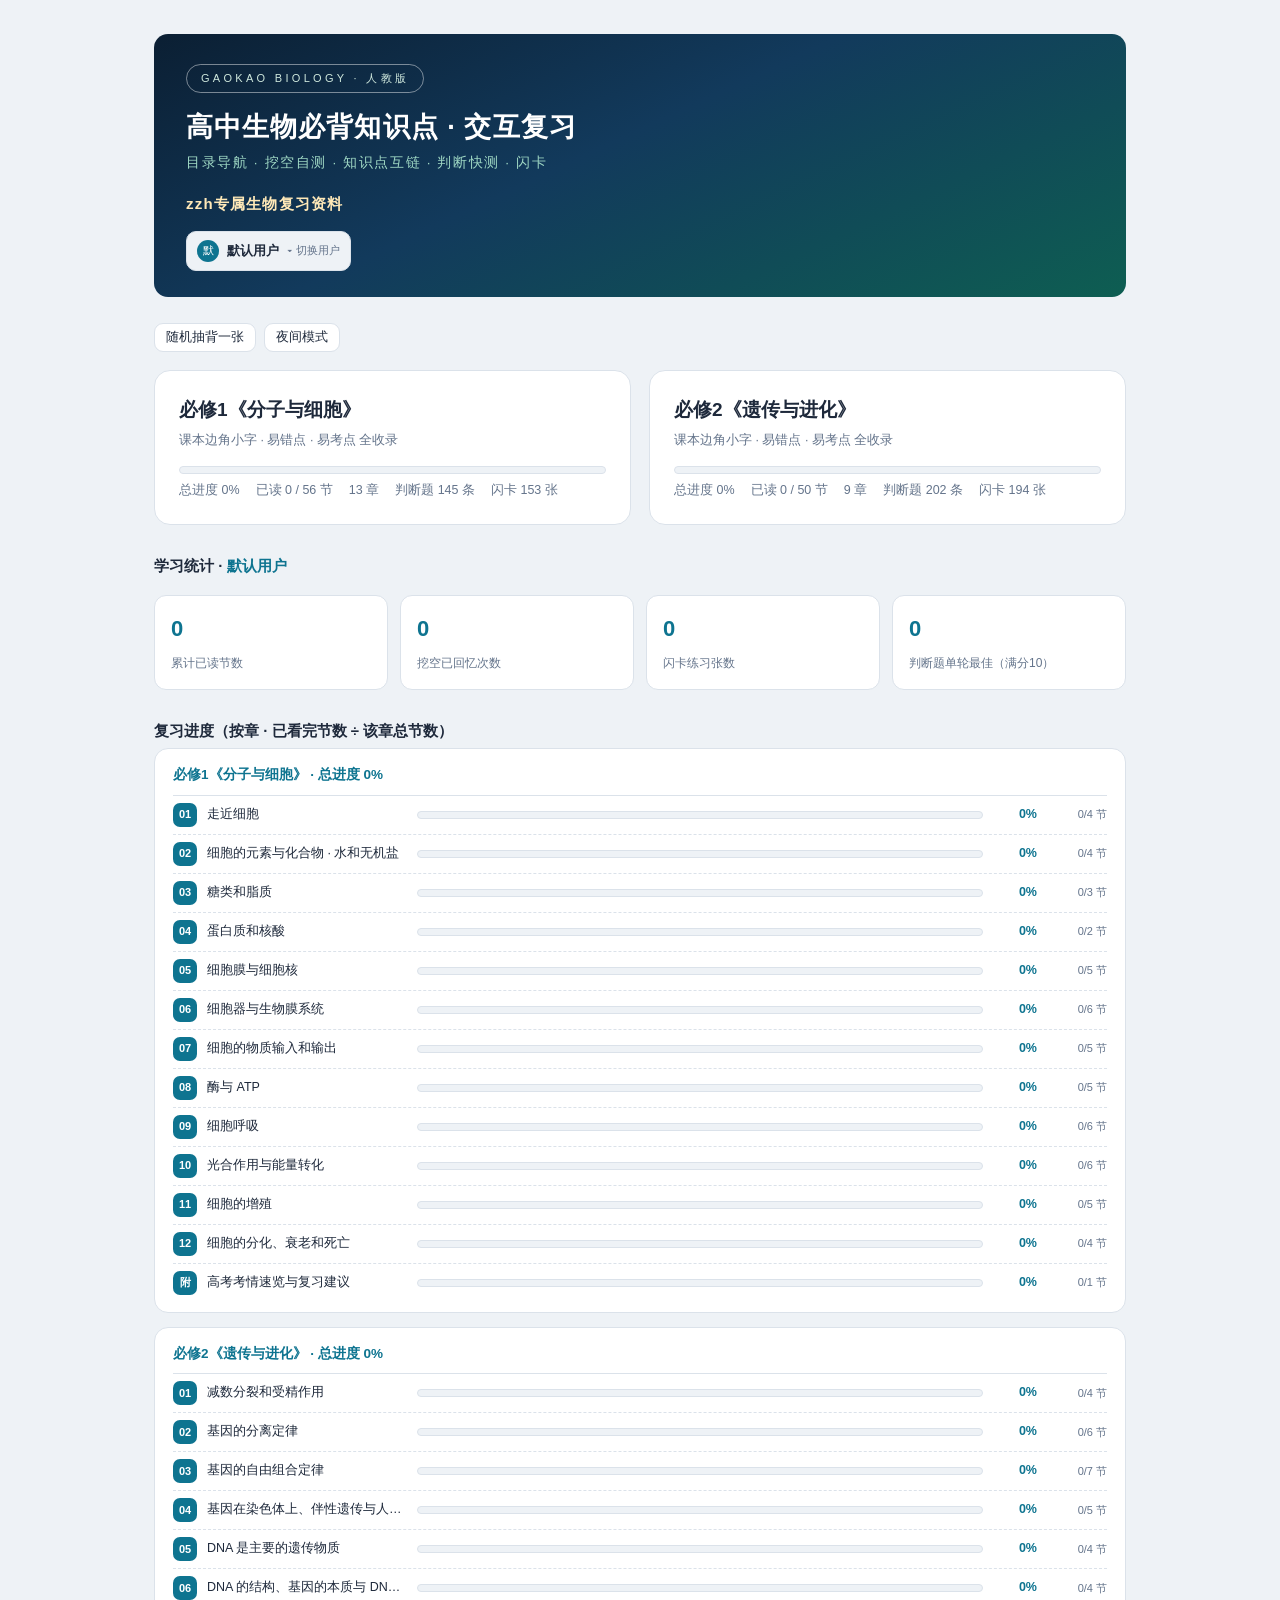
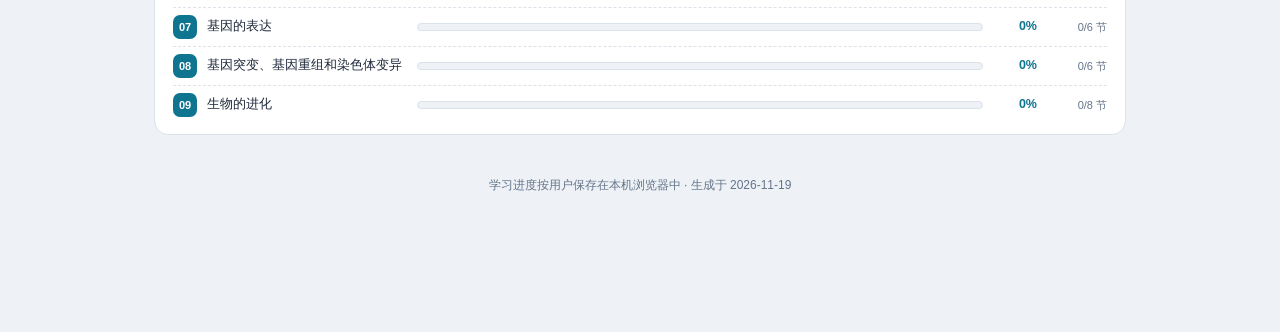
==== commit 099f3a56: "目录与互链改为点击直接跳转，复习进度改为每章百分比（已看完节数/该章总节数），消除平滑滚动沿途误标记" ====
--- a/web/index.html
+++ b/web/index.html
@@ -210,9 +210,11 @@
   display:flex; align-items:center; justify-content:center; text-align:center; padding:24px 28px;
   font-size:16.5px; line-height:1.85; cursor:pointer; transition:transform .4s; transform-style:preserve-3d; }
 .fc-card.flip { transform:rotateY(180deg); }
-.fc-face { backface-visibility:hidden; -webkit-backface-visibility:hidden; max-height:280px; overflow:auto; }
+.fc-face { backface-visibility:hidden; -webkit-backface-visibility:hidden; }
+/* overflow 会破坏 Chromium 对无自身 transform 元素的背面剔除，故只放在有 rotateY 的背面；翻转后直接隐藏正面兜底 */
+.fc-card.flip .fc-face:not(.back) { visibility:hidden; }
 .fc-face.back { position:absolute; inset:0; display:flex; align-items:center; justify-content:center;
-  transform:rotateY(180deg); font-size:14px; color:var(--ink); }
+  transform:rotateY(180deg); font-size:14px; color:var(--ink); background:var(--bg); border-radius:inherit; overflow:auto; }
 .fc-term { font-weight:700; color:var(--pri); font-size:20px; }
 .fc-hint { position:absolute; bottom:8px; left:0; right:0; text-align:center; color:var(--mut); font-size:11px; }
 .fc-btns { display:flex; gap:12px; }
@@ -246,6 +248,20 @@
 .stat { background:var(--panel); border:1px solid var(--line); border-radius:12px; padding:14px 16px; }
 .stat b { display:block; font-size:22px; color:var(--pri); }
 .stat span { font-size:12px; color:var(--mut); }
+
+/* ---------- 每章复习进度 ---------- */
+.pr-book { background:var(--panel); border:1px solid var(--line); border-radius:14px; padding:14px 18px 10px; margin-bottom:14px; }
+.pr-head { font-size:13.5px; font-weight:700; color:var(--ac,var(--pri)); padding-bottom:8px; border-bottom:1px solid var(--line); }
+.pr-row { display:flex; align-items:center; gap:10px; padding:7px 0; border-bottom:1px dashed var(--line); }
+.pr-row:last-child { border-bottom:0; }
+.pr-n { flex:none; width:24px; height:24px; border-radius:7px; background:var(--ac,var(--pri)); color:#fff;
+  font-size:11px; font-weight:700; display:flex; align-items:center; justify-content:center; }
+.pr-t { flex:none; width:200px; font-size:12.5px; overflow:hidden; text-overflow:ellipsis; white-space:nowrap; }
+.pr-bar { flex:1; height:8px; border-radius:99px; background:var(--bg); border:1px solid var(--line); overflow:hidden; }
+.pr-bar i { display:block; height:100%; background:linear-gradient(90deg,var(--pri),#22c55e); }
+.pr-pct { flex:none; width:44px; text-align:right; font-size:12.5px; color:var(--pri); }
+.pr-det { flex:none; width:60px; text-align:right; font-size:11px; color:var(--mut); }
+@media (max-width: 640px) { .pr-t { width:120px; } .pr-det { display:none; } }
 
 /* ---------- 响应式 ---------- */
 @media (max-width: 900px) {
@@ -310,6 +326,8 @@
   <div class="home-grid" id="home-books"></div>
   <h3 style="margin-top:28px">学习统计 · <span id="hs-user" style="color:var(--pri)"></span></h3>
   <div class="stat-grid" id="home-stats"></div>
+  <h3 style="margin-top:28px">复习进度（按章 · 已看完节数 ÷ 该章总节数）</h3>
+  <div id="home-prog"></div>
   <p class="foot-note">学习进度按用户保存在本机浏览器中 · 生成于 2026-11-19</p>
 </div>
 <div class="mask" id="mask"></div>
@@ -341,7 +359,7 @@
   <button class="qz-next show" id="dice-again">换一个</button>
 </div>
 <button class="xback" id="xback">← <span></span></button>
-<script>const HOME={"books": [{"id": "m1", "label": "必修1《分子与细胞》", "file": "m1.html", "sub": "课本边角小字 · 易错点 · 易考点 全收录", "secs": 56, "chN": 13, "quizN": 145, "cardN": 153}, {"id": "m2", "label": "必修2《遗传与进化》", "file": "m2.html", "sub": "课本边角小字 · 易错点 · 易考点 全收录", "secs": 50, "chN": 9, "quizN": 202, "cardN": 194}], "quiz": [{"q": "细胞学说由施莱登和施旺共同建立，揭示了动植物体结构的统一性", "a": true, "e": "", "ch": 0}, {"q": "细胞学说在修正中前进，魏尔肖提出细胞通过分裂产生新细胞", "a": true, "e": "", "ch": 0}, {"q": "病毒是生命系统中最基本的结构层次", "a": false, "e": "最基本层次是细胞；病毒无细胞结构，不属于生命系统的结构层次", "ch": 0}, {"q": "单细胞生物依靠一个细胞就能完成各种生命活动", "a": true, "e": "", "ch": 0}, {"q": "多细胞生物的生命活动由不同的细胞密切合作完成", "a": true, "e": "", "ch": 0}, {"q": "一个池塘中所有的鲤鱼是一个种群", "a": true, "e": "同种生物的全部个体构成种群", "ch": 0}, {"q": "一片森林中所有的生物构成一个生态系统", "a": false, "e": "所有生物构成群落，加上无机环境才是生态系统", "ch": 0}, {"q": "组成细胞的元素大多以离子形式存在", "a": false, "e": "大多以化合物形式存在；无机盐大多以离子形式存在", "ch": 1}, {"q": "C是构成细胞的最基本元素", "a": true, "e": "碳链是生物大分子的骨架", "ch": 1}, {"q": "活细胞中含量最多的化合物是蛋白质", "a": false, "e": "是水；含量最多的有机化合物才是蛋白质", "ch": 1}, {"q": "斐林试剂检测还原糖需要水浴加热才能出现砖红色沉淀", "a": true, "e": "甲乙液等量混合后加入，50~65℃水浴加热", "ch": 1}, {"q": "用双缩脲试剂检测蛋白质时需要加热", "a": false, "e": "先加A液造成碱性环境，再加B液，不加热即出现紫色", "ch": 1}, {"q": "自由水是细胞内的良好溶剂，参与运输营养物质和代谢废物", "a": true, "e": "", "ch": 1}, {"q": "结合水是细胞结构的重要组成成分", "a": true, "e": "", "ch": 1}, {"q": "冬季自由水与结合水的比值下降，细胞代谢减弱、抗逆性增强", "a": true, "e": "", "ch": 1}, {"q": "Mg是血红蛋白的组成成分，Fe是叶绿素的组成成分", "a": false, "e": "相反：Fe是血红蛋白的组成成分，Mg是叶绿素的组成成分", "ch": 1}, {"q": "细胞中大多数无机盐以离子形式存在", "a": true, "e": "", "ch": 1}, {"q": "成人缺碘会导致地方性甲状腺肿", "a": true, "e": "碘是合成甲状腺激素的原料", "ch": 1}, {"q": "糖类是细胞的主要能源物质，脂肪是良好的储能物质", "a": true, "e": "", "ch": 2}, {"q": "蔗糖、麦芽糖、乳糖都是还原糖", "a": false, "e": "蔗糖是非还原糖，不能与斐林试剂反应", "ch": 2}, {"q": "淀粉、糖原、纤维素的基本单位都是葡萄糖", "a": true, "e": "", "ch": 2}, {"q": "纤维素可以为人体提供能量", "a": false, "e": "人体不能消化吸收纤维素，但能促进肠道蠕动", "ch": 2}, {"q": "几丁质可用于制作食品包装纸和人造皮肤", "a": true, "e": "还存在于甲壳类动物、昆虫的外骨骼和真菌的细胞壁中", "ch": 2}, {"q": "磷脂是构成细胞膜的重要成分，也是构成多种细胞器膜的重要成分", "a": true, "e": "", "ch": 2}, {"q": "性激素和维生素D都属于脂质中的固醇类物质", "a": true, "e": "维生素D能促进肠道对钙磷的吸收", "ch": 2}, {"q": "胆固醇对人体有害无益", "a": false, "e": "胆固醇还参与构成动物细胞膜，过多才会堵塞血管", "ch": 2}, {"q": "等质量的脂肪比糖类含有更多能量", "a": true, "e": "脂肪分子中H的比例高、O的比例低", "ch": 2}, {"q": "糖类供应充足时可大量转化为脂肪，但脂肪不能大量转化为糖类", "a": true, "e": "", "ch": 2}, {"q": "组成人体蛋白质的氨基酸有21种，其中必需氨基酸成人有8种", "a": true, "e": "必需氨基酸是人体细胞不能合成的氨基酸", "ch": 3}, {"q": "每个氨基酸都至少含有一个氨基和一个羧基，且连在同一个碳原子上", "a": true, "e": "该碳原子还连接H和侧链基团R", "ch": 3}, {"q": "肽键数等于氨基酸数减去肽链数", "a": true, "e": "失水数与肽键数相等", "ch": 3}, {"q": "变性后的蛋白质不能与双缩脲试剂反应", "a": false, "e": "变性只是空间结构被破坏，肽键未断裂，仍呈紫色反应", "ch": 3}, {"q": "熟鸡蛋更容易消化，是因为高温使蛋白质空间结构变得伸展、松散", "a": true, "e": "也更容易被蛋白酶水解", "ch": 3}, {"q": "蛋白质变性是因为高温使肽键断裂", "a": false, "e": "是空间结构被破坏，肽键没有断裂", "ch": 3}, {"q": "核酸是遗传信息的携带者，是一切生物的遗传物质", "a": true, "e": "细胞生物的遗传物质是DNA，RNA病毒的遗传物质是RNA", "ch": 3}, {"q": "DNA彻底水解的产物是4种脱氧核苷酸", "a": false, "e": "初步水解产物是脱氧核苷酸；彻底水解产物是磷酸、脱氧核糖和4种含氮碱基", "ch": 3}, {"q": "DNA与RNA在化学组成上的区别是五碳糖和碱基不同", "a": true, "e": "DNA特有脱氧核糖和T，RNA特有核糖和U", "ch": 3}, {"q": "细胞生物的遗传物质都是DNA", "a": true, "e": "", "ch": 3}, {"q": "生物大分子以碳链为基本骨架", "a": true, "e": "", "ch": 3}, {"q": "细胞膜功能的复杂程度主要取决于磷脂的含量", "a": false, "e": "取决于蛋白质的种类和数量", "ch": 4}, {"q": "人鼠细胞融合实验证明了细胞膜具有流动性", "a": true, "e": "荧光标记的膜蛋白在融合后均匀分布", "ch": 4}, {"q": "磷脂双分子层构成膜的基本支架，蛋白质分子都镶在其表面", "a": false, "e": "蛋白质有的镶在表面，有的部分或全部嵌入，有的贯穿整个双分子层", "ch": 4}, {"q": "内质网膜、高尔基体膜与细胞膜的成分和结构相似", "a": true, "e": "都以磷脂双分子层为基本支架", "ch": 4}, {"q": "核孔是DNA、RNA和蛋白质自由进出的通道", "a": false, "e": "核孔具有选择性，DNA不能通过核孔", "ch": 4}, {"q": "蛋白质合成旺盛的细胞中，核仁较大、核孔数量较多", "a": true, "e": "", "ch": 4}, {"q": "哺乳动物成熟的红细胞没有细胞核和众多细胞器", "a": true, "e": "是制备细胞膜的良好材料", "ch": 4}, {"q": "细胞核是细胞代谢和遗传的控制中心，因为DNA主要分布在细胞核中", "a": true, "e": "", "ch": 4}, {"q": "染色质主要由DNA和蛋白质组成", "a": true, "e": "DNA是遗传信息的载体", "ch": 4}, {"q": "线粒体是有氧呼吸的主要场所，被称为细胞的动力车间", "a": true, "e": "", "ch": 5}, {"q": "叶绿体是绿色植物进行光合作用的细胞器", "a": true, "e": "", "ch": 5}, {"q": "内质网增大细胞内的膜面积，是蛋白质合成加工以及脂质合成的车间", "a": true, "e": "", "ch": 5}, {"q": "核糖体是合成蛋白质的机器，中心体与细胞的有丝分裂有关", "a": true, "e": "", "ch": 5}, {"q": "溶酶体能分解衰老的细胞器，吞噬并杀死侵入细胞的病毒或病菌", "a": true, "e": "内含多种水解酶", "ch": 5}, {"q": "所有细胞器都具有膜结构", "a": false, "e": "核糖体、中心体没有膜结构", "ch": 5}, {"q": "分离各种细胞器常用差速离心法", "a": true, "e": "", "ch": 5}, {"q": "高尔基体在植物细胞中与细胞壁的形成有关", "a": true, "e": "在动物细胞中与细胞分泌物的加工包装有关", "ch": 5}, {"q": "可用藓类小叶或黑藻叶片观察叶绿体", "a": true, "e": "材料薄且含叶绿体，可直接制片观察", "ch": 5}, {"q": "渗透作用发生的条件是具有半透膜且膜两侧溶液有浓度差", "a": true, "e": "", "ch": 6}, {"q": "原生质层包括细胞膜、液泡膜以及两层膜之间的细胞质", "a": true, "e": "相当于一层半透膜", "ch": 6}, {"q": "质壁分离的内因是原生质层的伸缩性大于细胞壁的伸缩性", "a": true, "e": "", "ch": 6}, {"q": "发生质壁分离时，细胞壁与细胞膜之间充满的是细胞液", "a": false, "e": "细胞壁是全透性的，其间充满外界溶液", "ch": 6}, {"q": "0.3 g/mL的蔗糖溶液能使洋葱鳞片叶外表皮细胞发生质壁分离", "a": true, "e": "", "ch": 6}, {"q": "KNO₃溶液中的细胞发生质壁分离后会自动复原", "a": true, "e": "K⁺和NO₃⁻通过主动运输进入细胞，细胞液浓度逐渐升高", "ch": 6}, {"q": "自由扩散不需要载体蛋白和能量，协助扩散需要载体蛋白但不消耗能量", "a": true, "e": "都属于被动运输", "ch": 6}, {"q": "主动运输既能逆浓度梯度运输，也需要载体蛋白并消耗能量", "a": true, "e": "", "ch": 6}, {"q": "胞吞和胞吐不需要消耗能量", "a": false, "e": "需要消耗能量，但不需要转运蛋白", "ch": 6}, {"q": "细胞膜的选择透过性主要由磷脂双分子层决定", "a": false, "e": "主要取决于膜上转运蛋白的种类和数量", "ch": 6}, {"q": "酶都是蛋白质，无一例外", "a": false, "e": "绝大多数酶是蛋白质，少数酶是RNA", "ch": 7}, {"q": "酶通过为反应提供能量来提高化学反应速率", "a": false, "e": "酶不提供能量，其作用是降低化学反应的活化能", "ch": 7}, {"q": "所有的酶都是在核糖体上合成的", "a": false, "e": "蛋白质类酶在核糖体上合成，RNA类酶不是", "ch": 7}, {"q": "酶制品应在低温下保存，因为低温不破坏酶的空间结构", "a": true, "e": "温度升高时活性可恢复", "ch": 7}, {"q": "过酸、过碱或高温都会使酶的空间结构破坏而失活", "a": true, "e": "这种失活通常是不可逆的", "ch": 7}, {"q": "一种酶只能催化一种或一类化学反应", "a": true, "e": "体现酶的专一性", "ch": 7}, {"q": "ATP中的A代表腺嘌呤", "a": false, "e": "A代表腺苷，由腺嘌呤和核糖组成", "ch": 7}, {"q": "ATP是细胞生命活动的直接能源物质", "a": true, "e": "糖类等是主要能源物质，需转化为ATP后才能被直接利用", "ch": 7}, {"q": "ATP与ADP的相互转化时刻不停地发生并处于动态平衡之中", "a": true, "e": "", "ch": 7}, {"q": "人的成熟红细胞产生ATP的场所只有细胞质基质", "a": true, "e": "成熟红细胞无线粒体，只能进行无氧呼吸", "ch": 7}, {"q": "有氧呼吸第二阶段需要水参与并释放二氧化碳", "a": true, "e": "场所是线粒体基质", "ch": 8}, {"q": "有氧呼吸产生的[H]与光合作用产生的[H]是同一种物质", "a": false, "e": "呼吸作用为NADH，光合作用为NADPH", "ch": 8}, {"q": "有氧呼吸中水的消耗发生在第二阶段，水的生成发生在第三阶段", "a": true, "e": "第三阶段[H]与O₂结合生成水并释放大量能量", "ch": 8}, {"q": "无氧呼吸只在第一阶段释放少量能量并合成少量ATP", "a": true, "e": "第二阶段不释放能量", "ch": 8}, {"q": "乳酸菌无氧呼吸产生乳酸的同时也产生二氧化碳", "a": false, "e": "产生乳酸型无氧呼吸不释放CO₂", "ch": 8}, {"q": "酵母菌在有氧和无氧条件下都能产生酒精", "a": false, "e": "只有无氧呼吸（酒精发酵）才产生酒精", "ch": 8}, {"q": "粮食储藏要求低温、低氧、干燥，水果储藏要求低温、低氧并保持一定湿度", "a": true, "e": "都是为了降低呼吸作用、减少有机物消耗", "ch": 8}, {"q": "酸性重铬酸钾溶液与酒精反应会变成灰绿色", "a": true, "e": "可用于检测酒精的产生", "ch": 8}, {"q": "叶绿素a和叶绿素b主要吸收红光和蓝紫光，胡萝卜素和叶黄素主要吸收蓝紫光", "a": true, "e": "", "ch": 9}, {"q": "纸层析法分离色素时，在滤纸条上扩散速度最快的是叶绿素a", "a": false, "e": "最快的是胡萝卜素，位于滤纸条最上端", "ch": 9}, {"q": "研磨叶片时加入CaCO₃是为了防止色素被破坏", "a": true, "e": "SiO₂使研磨充分，无水乙醇溶解色素", "ch": 9}, {"q": "光反应产生的[H]和ATP用于暗反应中C₃的还原", "a": true, "e": "", "ch": 9}, {"q": "CO₂的固定需要光反应提供[H]和ATP", "a": false, "e": "固定阶段是CO₂与C₅结合生成2个C₃，不需要[H]和ATP", "ch": 9}, {"q": "类囊体薄膜是光反应的场所，叶绿体基质是暗反应的场所", "a": true, "e": "", "ch": 9}, {"q": "突然停止光照，叶肉细胞中C₃含量上升、C₅含量下降", "a": true, "e": "[H]和ATP减少，C₃还原受阻，CO₂固定仍在进行", "ch": 9}, {"q": "突然降低环境中的CO₂浓度，细胞中C₃减少、C₅增多", "a": true, "e": "", "ch": 9}, {"q": "连续分裂的细胞才具有细胞周期", "a": true, "e": "分裂间期占细胞周期的90%~95%", "ch": 10}, {"q": "DNA复制完成后染色体数目也加倍", "a": false, "e": "DNA数加倍，染色体数不变，形成姐妹染色单体", "ch": 10}, {"q": "有丝分裂中期染色体形态稳定、数目清晰，是观察染色体的最佳时期", "a": true, "e": "", "ch": 10}, {"q": "有丝分裂后期着丝粒分裂，染色体数目加倍而DNA数目不变", "a": true, "e": "", "ch": 10}, {"q": "染色体和染色质是同一物质在细胞不同时期的两种存在状态", "a": true, "e": "主要成分都是DNA和蛋白质", "ch": 10}, {"q": "植物细胞有丝分裂末期在赤道板位置出现细胞板并扩展形成细胞壁", "a": true, "e": "动物细胞是细胞膜从中部向内凹陷缢裂", "ch": 10}, {"q": "观察根尖分生区组织细胞的有丝分裂，解离后细胞已经死亡", "a": true, "e": "解离液（盐酸+酒精）杀死并固定细胞，故看不到动态变化过程", "ch": 10}, {"q": "解离的目的是使组织中的细胞相互分离开来", "a": true, "e": "之后需漂洗、染色、制片", "ch": 10}, {"q": "根尖分生区细胞的特点是呈正方形、排列紧密，有的细胞正在分裂", "a": true, "e": "", "ch": 10}, {"q": "细胞分化的实质是遗传物质的改变", "a": false, "e": "遗传物质不变，实质是基因的选择性表达", "ch": 11}, {"q": "细胞分化具有持久性、稳定性和不可逆性", "a": true, "e": "", "ch": 11}, {"q": "已分化的动物体细胞的细胞核具有全能性", "a": true, "e": "克隆羊多莉的诞生证明这一点", "ch": 11}, {"q": "胡萝卜韧皮部细胞经组织培养发育成完整植株，体现了细胞的全能性", "a": true, "e": "", "ch": 11}, {"q": "细胞衰老时，细胞内水分减少、体积变小，但细胞核体积增大", "a": true, "e": "核膜内折、染色质收缩", "ch": 11}, {"q": "自由基攻击DNA和蛋白质可能导致细胞衰老", "a": true, "e": "端粒DNA随分裂逐渐缩短也是衰老的原因之一", "ch": 11}, {"q": "细胞凋亡是由基因决定的细胞自动结束生命的过程", "a": true, "e": "又称细胞编程性死亡", "ch": 11}, {"q": "蝌蚪尾部的消失属于细胞坏死", "a": false, "e": "属于细胞凋亡，由基因控制，对生物体有利", "ch": 11}, {"q": "多细胞生物个体衰老的过程是组成个体的细胞普遍衰老的过程", "a": true, "e": "", "ch": 11}, {"q": "癌细胞膜表面的糖蛋白减少，容易在体内扩散和转移", "a": true, "e": "", "ch": 11}, {"q": "原癌基因主要负责调节细胞周期，抑癌基因主要是阻止细胞不正常的增殖", "a": true, "e": "", "ch": 11}, {"q": "动植物以细胞代谢为基础的生理活动，说明细胞是生命活动的基本单位", "a": true, "e": "细胞学说及现代生物学的结论", "ch": 0}, {"q": "用水浸泡的植物种子萌发率升高，原因是结合水含量升高", "a": false, "e": "自由水增多、代谢增强，萌发率才升高", "ch": 1}, {"q": "糖类均由C、H、O三种元素组成", "a": false, "e": "几丁质还含有N元素", "ch": 2}, {"q": "脂肪代谢的最终产物是甘油和脂肪酸", "a": false, "e": "彻底氧化分解的最终产物是CO₂和H₂O；甘油和脂肪酸只是消化产物", "ch": 2}, {"q": "胆固醇在植物细胞膜中起重要作用", "a": false, "e": "胆固醇是动物细胞膜的重要成分", "ch": 2}, {"q": "机体供能的顺序是糖类→脂肪→蛋白质", "a": true, "e": "蛋白质在糖类、脂肪供能不足时才大量分解供能", "ch": 2}, {"q": "淀粉遇碘液一定变蓝黑色", "a": false, "e": "糯性水稻含支链淀粉，遇碘呈橙红色（教材P8）", "ch": 2}, {"q": "可用碘液区分糯性和非糯性水稻籽粒", "a": true, "e": "糯性呈橙红色，非糯性呈蓝黑色", "ch": 2}, {"q": "细胞核内外的所有物质都要通过核孔进出", "a": false, "e": "DNA不能通过核孔；小分子物质也可通过核膜进出", "ch": 4}, {"q": "糖被包括糖蛋白和糖脂", "a": false, "e": "教材P45：细胞膜外表面的糖类分子叫做糖被", "ch": 4}, {"q": "糖脂由糖类和脂肪组成", "a": false, "e": "糖脂是糖类与脂质结合形成的", "ch": 4}, {"q": "提取细胞内的脂质铺展成单分子层，面积恰为细胞表面积的2倍，即可证明磷脂双分子层", "a": false, "e": "材料应是哺乳动物成熟红细胞（无细胞器膜和核膜干扰）", "ch": 4}, {"q": "伞藻的核移植实验说明生物体形态结构的建成与细胞核有关", "a": true, "e": "嫁接与核移植实验共同证明细胞核的功能", "ch": 4}, {"q": "分泌蛋白的合成起始于附着在内质网上的核糖体", "a": false, "e": "起始于游离核糖体，合成信号肽后再被引导至内质网继续合成加工", "ch": 5}, {"q": "观察菠菜叶表皮细胞，可借助高倍显微镜观察叶绿体的形态和分布", "a": false, "e": "叶表皮细胞不含叶绿体，应选稍带叶肉的下表皮", "ch": 5}, {"q": "细胞壁的保护和支持作用与细胞骨架有关", "a": false, "e": "细胞骨架是细胞内的蛋白质纤维网架，与细胞壁无关", "ch": 5}, {"q": "蛋白质、多糖等大分子进出细胞依靠转运蛋白", "a": false, "e": "大分子通过胞吞、胞吐进出，不需要转运蛋白", "ch": 6}, {"q": "胞吞过程不需要细胞膜上蛋白质的参与", "a": false, "e": "需要膜蛋白（如受体）参与，但不需要转运蛋白", "ch": 6}, {"q": "各种植物的酶的最适温度都相同", "a": false, "e": "不同植物的酶最适温度不同（不同酶也不同）", "ch": 7}, {"q": "储存苹果需要低温无氧的条件", "a": false, "e": "应为低温、低氧（无氧呼吸会积累酒精损害品质）", "ch": 8}, {"q": "探究无氧呼吸时，封口后可立即连通澄清石灰水观察浑浊", "a": false, "e": "应先放置一段时间，让装置内的空气排尽再连通", "ch": 8}, {"q": "探究酵母菌呼吸方式时，可直接向发酵装置中加入酸性重铬酸钾检测酒精", "a": false, "e": "应先取样再检测，否则会破坏装置内环境，影响后续实验", "ch": 8}, {"q": "叶绿素a和叶绿素b都能吸收、传递和转化光能", "a": false, "e": "只有少数处于特殊状态的叶绿素a能转化光能", "ch": 9}, {"q": "希尔反应的结果说明光合作用产生的氧气中的氧元素全部来自水", "a": false, "e": "鲁宾和卡门的同位素标记实验才证明了氧元素来源于水", "ch": 9}, {"q": "希尔实验证明水的光解和糖的合成不是同一个化学反应", "a": true, "e": "离体叶绿体光解水放氧但不合成糖", "ch": 9}, {"q": "有丝分裂后期着丝粒的分裂是纺锤丝牵引的结果", "a": false, "e": "低温诱导时不形成纺锤体，染色体也会加倍，说明着丝粒分裂不是纺锤丝牵引的结果", "ch": 10}, {"q": "观察细胞有丝分裂的实验中，能看到细胞分裂的连续过程", "a": false, "e": "解离后细胞已死亡并固定，只能看到某一时期的图像", "ch": 10}, {"q": "判断细胞分裂时期可依据细胞大小、染色体形态、位置和数目", "a": true, "e": "染色体形态、数目和位置是主要依据", "ch": 10}, {"q": "秀丽隐杆线虫在细胞凋亡研究中起了重要作用", "a": true, "e": "其发育过程中细胞数目固定，便于追踪凋亡过程", "ch": 11}, {"q": "细胞衰老时，端粒DNA序列在每次分裂后逐渐缩短，使细胞活动渐趋异常", "a": true, "e": "端粒学说的核心内容", "ch": 11}, {"q": "RNA聚合酶基因是否表达，可作为判断细胞分化的依据", "a": false, "e": "几乎所有细胞都要表达RNA聚合酶，该基因不是选择性表达的基因", "ch": 11}, {"q": "细胞可通过自噬清除入侵的细菌和病毒", "a": true, "e": "细胞自噬还有分解衰老细胞器、提供原料和能量等作用", "ch": 11}, {"q": "减数分裂和受精作用保证了每种生物前后代染色体数目的恒定", "a": true, "e": "减数分裂使染色体减半，受精作用使其恢复", "ch": 0}, {"q": "1个精原细胞经减数分裂可产生4种精子", "a": false, "e": "正常产生2种4个；发生互换时才可能产生4种4个", "ch": 0}, {"q": "一个精原细胞产生的4个精子可能有3种类型", "a": true, "e": "若减数分裂过程中发生基因突变，可能产生3种类型", "ch": 0}, {"q": "一个卵原细胞无论是否发生互换都只能产生1种卵细胞", "a": true, "e": "卵原细胞减数分裂只产生1个卵细胞和3个极体", "ch": 0}, {"q": "一个生物体只能产生2种精子，最多能产生4种", "a": false, "e": "一个生物体不考虑互换可产生2ⁿ种配子（n为同源染色体对数）", "ch": 0}, {"q": "孟德尔说的一对遗传因子就是一对同源染色体上的等位基因", "a": true, "e": "孟德尔时代的“遗传因子”后被证实为染色体上的基因", "ch": 0}, {"q": "不同对的遗传因子就是指非同源染色体上的非等位基因", "a": true, "e": "这是遗传因子与染色体行为相对应的体现", "ch": 0}, {"q": "精细胞变形为精子的过程中，大部分细胞器随细胞质丢失", "a": false, "e": "线粒体全部保留，集中到尾部为精子运动供能", "ch": 0}, {"q": "减数分裂过程中发生均等分裂的细胞可能是次级精母细胞，也可能是第一极体", "a": true, "e": "初级精母细胞和第一极体均等分裂；次级卵母细胞不均等分裂", "ch": 0}, {"q": "受精作用的实质是精子的细胞核与卵细胞的细胞核融合", "a": true, "e": "核融合是受精作用的实质", "ch": 0}, {"q": "染色体数目减半发生在减数分裂Ⅱ完成时", "a": false, "e": "发生在减数分裂Ⅰ完成时（同源染色体分离）", "ch": 0}, {"q": "DNA数目减半发生在减数分裂Ⅰ完成时和减数分裂Ⅱ完成时", "a": true, "e": "DNA在减Ⅰ和减Ⅱ结束时各减半一次", "ch": 0}, {"q": "21三体综合征可能由减Ⅱ后期两条子染色体移向同一极引起", "a": true, "e": "也可能由减Ⅰ后期同源染色体未分离引起", "ch": 0}, {"q": "XYY综合征是由减Ⅰ后期同源染色体未分离引起的", "a": false, "e": "是减Ⅱ后期复制的两条Y染色体移向同一极引起的", "ch": 0}, {"q": "有性生殖产生的后代具有更大的变异性和生活力，根本原因是基因重组", "a": true, "e": "基因重组使配子种类多样化，产生基因组合多样的子代", "ch": 0}, {"q": "减数分裂Ⅱ后期着丝粒分裂，染色体数目暂时加倍", "a": true, "e": "减Ⅱ后期无同源染色体，着丝粒分裂使染色体数目暂时加倍", "ch": 0}, {"q": "减Ⅰ后期一对同源染色体未分离，形成的4个配子染色体数目全部异常", "a": true, "e": "同源染色体移向一极，两个次级性母细胞都异常", "ch": 0}, {"q": "减Ⅱ后期着丝粒分裂后染色单体未移向两极，形成的4个配子同样全部异常", "a": false, "e": "只有一半（2个）配子异常，另2个正常", "ch": 0}, {"q": "豌豆自花传粉、闭花受粉，自然状态下一般都是纯种", "a": true, "e": "这是豌豆作为遗传学实验材料的优点之一", "ch": 1}, {"q": "人工异花传粉时，去雄要除去母本未成熟花的全部雄蕊", "a": true, "e": "去雄应在花蕾期进行，防止自花传粉", "ch": 1}, {"q": "对豌豆父本要先去除未成熟花的全部雄蕊，再采集父本的花粉", "a": false, "e": "去雄的对象是母本，不是父本", "ch": 1}, {"q": "Dd×Dd的后代中，高茎个体的基因型杂合子占2/3", "a": true, "e": "高茎中DD:Dd=1:2", "ch": 1}, {"q": "测交后代显性类型与隐性类型的比为3:1", "a": false, "e": "杂合子测交后代显隐比为1:1", "ch": 1}, {"q": "测交可以检测被测个体产生配子的种类及比例", "a": true, "e": "测交后代的表现型种类及比例反映被测个体配子的情况", "ch": 1}, {"q": "检测植物被测个体的基因型，最简单的方法是测交", "a": false, "e": "植物最简单的方法是自交，动物常用测交", "ch": 1}, {"q": "一对相对性状的正反交结果相同，说明控制该性状的基因位于常染色体上", "a": true, "e": "若位于X染色体上，正反交结果一般不同", "ch": 1}, {"q": "自交可以判断显隐性，也可以提高纯合度", "a": true, "e": "连续自交可使杂合子比例不断降低", "ch": 1}, {"q": "性状分离比的模拟实验可用绿豆和黄豆代替两种彩球", "a": false, "e": "绿豆和黄豆大小不同，会影响随机抓取，不能代替", "ch": 1}, {"q": "淀粉含量过高会使豌豆籽粒失水皱缩", "a": false, "e": "淀粉具有保留水分的作用；淀粉含量高的圆粒豌豆不失水", "ch": 1}, {"q": "基因型是性状表现的内在因素，表型是基因型的表现形式", "a": true, "e": "表型=基因型+环境", "ch": 1}, {"q": "表型相同，基因型一定相同", "a": false, "e": "如高茎可能是DD也可能是Dd", "ch": 1}, {"q": "基因型相同，表型也一定相同", "a": false, "e": "表型还受环境的影响", "ch": 1}, {"q": "分离定律的实质是等位基因随同源染色体的分开而分离", "a": true, "e": "发生在形成配子时", "ch": 1}, {"q": "两对相对性状杂交实验的F2出现9:3:3:1，该比例属于演绎推理", "a": false, "e": "属于提出问题（实验现象）", "ch": 2}, {"q": "F1产生YR、Yr、yR、yr四种配子且比例为1:1:1:1，属于提出假说", "a": true, "e": "配子的产生及比例是假说的内容", "ch": 2}, {"q": "测交预测出现四种表型且比例为1:1:1:1，属于演绎推理", "a": true, "e": "依据假说进行推理预测属于演绎推理", "ch": 2}, {"q": "AaBb测交后代四种表现型的比例为9:3:3:1", "a": false, "e": "测交后代四种表型比例为1:1:1:1", "ch": 2}, {"q": "自由组合定律的实质是等位基因分离的同时，非等位基因自由组合", "a": false, "e": "必须限定“同源染色体上的等位基因”“非同源染色体上的非等位基因”", "ch": 2}, {"q": "非同源染色体上的非等位基因自由组合发生在减数分裂Ⅰ后期", "a": true, "e": "随同源染色体分离的同时发生自由组合", "ch": 2}, {"q": "不考虑互换，含n对同源染色体的个体经减数分裂可产生2ⁿ种配子", "a": true, "e": "非同源染色体自由组合的结果", "ch": 2}, {"q": "非同源染色体数量越多，非等位基因组合的种类也越多", "a": true, "e": "组合种类数随非同源染色体对数增多而增多", "ch": 2}, {"q": "自由组合定律以分离定律为基础", "a": true, "e": "同源染色体上等位基因分离的同时，非同源染色体上的非等位基因才自由组合", "ch": 2}, {"q": "分离定律和自由组合定律都发生在形成配子的过程中", "a": true, "e": "两定律都发生在减数分裂形成配子时", "ch": 2}, {"q": "原核生物的遗传也遵循分离定律和自由组合定律", "a": false, "e": "两定律只适用于真核生物、有性生殖、细胞核遗传", "ch": 2}, {"q": "真核生物的细胞质基因遗传也遵循自由组合定律", "a": false, "e": "细胞质遗传不遵循孟德尔遗传定律", "ch": 2}, {"q": "分离定律可用于分析两对等位基因的遗传", "a": true, "e": "每对等位基因分别遵循分离定律，可逐对分析后再组合", "ch": 2}, {"q": "AaBb自交后代出现4种表现型且比例为9:3:3:1，则两对基因位于两对同源染色体上", "a": true, "e": "9:3:3:1是非同源染色体上非等位基因自由组合的结果", "ch": 2}, {"q": "萨顿用假说-演绎法提出了基因在染色体上的假说", "a": false, "e": "萨顿用的是类比推理法", "ch": 3}, {"q": "摩尔根用假说-演绎法证明了基因在染色体上", "a": true, "e": "以果蝇为材料完成了该验证", "ch": 3}, {"q": "摩尔根的核心假说是控制白眼的基因在X染色体上", "a": true, "e": "Y染色体上不含有它的等位基因", "ch": 3}, {"q": "性染色体上所有基因都与性别决定有关", "a": false, "e": "如色盲基因与性别决定（形成）无关", "ch": 3}, {"q": "性染色体上的基因在遗传上总是和性别相关联", "a": true, "e": "这是伴性遗传的定义", "ch": 3}, {"q": "有性染色体决定性别的生物，只有生殖细胞才有性染色体", "a": false, "e": "体细胞中也含有性染色体（成对存在）", "ch": 3}, {"q": "伴X显性遗传病的特点是代代都有患者", "a": true, "e": "伴X显性遗传表现为连续遗传，女患者多于男患者", "ch": 3}, {"q": "人的性别决定为XY型，鸡的性别决定为ZW型，ZW为雄性", "a": false, "e": "鸡的ZZ为雄性，ZW为雌性", "ch": 3}, {"q": "无中生有为隐性，隐性遗传看女病，父子正常则为常染色体遗传", "a": true, "e": "系谱图判断口诀", "ch": 3}, {"q": "有中生无为显性，显性遗传看男病，母女正常则为常染色体遗传", "a": true, "e": "系谱图判断口诀", "ch": 3}, {"q": "红绿色盲是伴X染色体隐性遗传病", "a": true, "e": "男患者多于女患者，表现为交叉遗传", "ch": 3}, {"q": "抗维生素D佝偻病是常染色体显性遗传病", "a": false, "e": "是伴X染色体显性遗传病", "ch": 3}, {"q": "调查遗传病的发病率应在患者家系中随机抽样调查", "a": false, "e": "调查发病率在人群中随机抽样；遗传方式才在家系中调查", "ch": 3}, {"q": "原发性高血压是多基因遗传病", "a": true, "e": "冠心病、哮喘、青少年型糖尿病等也是", "ch": 3}, {"q": "多基因遗传病在群体中的发病率较高，且易受环境因素影响", "a": true, "e": "多基因遗传病的特点", "ch": 3}, {"q": "青少年型糖尿病遵循孟德尔遗传定律", "a": false, "e": "它是多基因遗传病，不遵循孟德尔定律", "ch": 3}, {"q": "携带致病基因的个体一定会患遗传病", "a": false, "e": "隐性致病基因携带者表现正常", "ch": 3}, {"q": "不携带致病基因的个体不会患遗传病", "a": false, "e": "染色体异常遗传病患者不一定携带致病基因", "ch": 3}, {"q": "家族性疾病就是遗传病", "a": false, "e": "家族性疾病可能是传染病等非遗传病", "ch": 3}, {"q": "先天性疾病一定是遗传病", "a": false, "e": "先天性疾病可能由环境因素引起，不一定是遗传病", "ch": 3}, {"q": "禁止近亲结婚能降低各种遗传病的发病率", "a": false, "e": "只能降低隐性遗传病的发病率", "ch": 3}, {"q": "遗传病患者一定具有致病基因", "a": false, "e": "染色体异常遗传病患者可能没有致病基因", "ch": 3}, {"q": "基因治疗就是用正常基因取代或修补患者细胞中有缺陷的基因", "a": true, "e": "达到治疗疾病的目的", "ch": 3}, {"q": "基因检测只能检测人体细胞中的DNA序列", "a": false, "e": "也可以检测生殖细胞中的DNA序列", "ch": 3}, {"q": "表现正常的夫妇生下患红绿色盲的女儿，原因最可能是基因重组", "a": false, "e": "最可能的原因是发生了基因突变", "ch": 3}, {"q": "B超检查可以检测胎儿是否患染色体异常遗传病", "a": false, "e": "B超在表观水平检查胎儿外观和性别，不能检查染色体和基因异常", "ch": 3}, {"q": "S型肺炎链球菌有多糖类荚膜且有毒，R型细菌无荚膜无毒性", "a": true, "e": "S型菌落光滑，R型菌落粗糙", "ch": 4}, {"q": "加热杀死的S型细菌与R型活细菌混合注射小鼠，小鼠死亡", "a": true, "e": "格里菲思体内转化实验的结果", "ch": 4}, {"q": "格里菲思的实验证明了转化因子是DNA", "a": false, "e": "格里菲思只提出了“转化因子”，其本质是艾弗里证明的", "ch": 4}, {"q": "格里菲思体内转化实验的实质是S型活细菌和R型活细菌的基因重组", "a": true, "e": "部分R型细菌摄取S型细菌的DNA片段后转化为S型（广义重组）", "ch": 4}, {"q": "艾弗里的实验证明了DNA是遗传物质，蛋白质不是遗传物质", "a": true, "e": "体外转化实验的结论", "ch": 4}, {"q": "艾弗里和赫尔希等人的实验证明了DNA是主要的遗传物质", "a": false, "e": "只证明DNA是遗传物质；“主要”是综合所有生物得出的结论", "ch": 4}, {"q": "因为绝大多数细胞生物的遗传物质是DNA，所以说DNA是主要的遗传物质", "a": false, "e": "细胞生物的遗传物质都是DNA，谈不上“绝大多数”", "ch": 4}, {"q": "可直接用含35S和32P的培养基培养T2噬菌体", "a": false, "e": "噬菌体是病毒，必须先标记大肠杆菌再培养噬菌体", "ch": 4}, {"q": "噬菌体侵染实验中搅拌的目的是使吸附在细菌上的噬菌体外壳与细菌分离", "a": true, "e": "离心才能让噬菌体颗粒进入上清液", "ch": 4}, {"q": "离心的目的是让被侵染的大肠杆菌进入上清液", "a": false, "e": "较轻的噬菌体颗粒进入上清液，细菌留在沉淀中", "ch": 4}, {"q": "35S标记组沉淀物中出现少量放射性的原因是搅拌不充分", "a": true, "e": "部分蛋白质外壳未与细菌分离", "ch": 4}, {"q": "32P标记组上清液出现少量放射性，可能是保温时间过短或过长", "a": true, "e": "过短则DNA未全部进入细菌，过长则子代噬菌体已释放", "ch": 4}, {"q": "只用32P标记的噬菌体侵染大肠杆菌，子代检测到32P即可证明DNA是遗传物质", "a": false, "e": "还需要35S标记组作对照，单独一组不能说明", "ch": 4}, {"q": "赫尔希和蔡斯的实验证明了DNA是噬菌体的遗传物质", "a": true, "e": "T2噬菌体侵染大肠杆菌实验的结论", "ch": 4}, {"q": "T2噬菌体侵染细菌时，以大肠杆菌的脱氧核苷酸和氨基酸为原料合成子代", "a": true, "e": "噬菌体只提供DNA作模板", "ch": 4}, {"q": "艾弗里体外转化实验用固体培养基比用液体培养基更有利于转化", "a": false, "e": "该实验用的是液体培养基，更有利于转化", "ch": 4}, {"q": "烟草花叶病毒重建实验证明RNA是该病毒的遗传物质", "a": true, "e": "RNA病毒以RNA作为遗传物质", "ch": 4}, {"q": "所有生物的遗传物质都是DNA", "a": false, "e": "少数RNA病毒的遗传物质是RNA", "ch": 4}, {"q": "DNA分子中脱氧核糖与磷酸交替连接，排列在外侧构成基本骨架", "a": true, "e": "碱基对排列在内侧", "ch": 5}, {"q": "DNA分子的每个脱氧核糖都连接两个磷酸基团", "a": false, "e": "连接1或2个磷酸", "ch": 5}, {"q": "DNA分子的每个磷酸基团都连接两个脱氧核糖", "a": false, "e": "连接1或2个脱氧核糖", "ch": 5}, {"q": "一个DNA分子一定含有两个游离的磷酸基团", "a": false, "e": "环状DNA分子没有游离的磷酸基团", "ch": 5}, {"q": "DNA一条单链上相邻碱基之间靠氢键连接", "a": false, "e": "靠“脱氧核糖—磷酸—脱氧核糖”连接；氢键连接互补链的碱基", "ch": 5}, {"q": "AT碱基对与GC碱基对的形状和直径相同，使DNA分子具有恒定的直径", "a": true, "e": "这是DNA分子稳定性的体现", "ch": 5}, {"q": "遗传信息蕴藏在4种脱氧核苷酸中", "a": false, "e": "蕴藏在4种脱氧核苷酸（碱基）的排列顺序之中", "ch": 5}, {"q": "DNA分子多样性和特异性是生物体多样性和特异性的直接原因", "a": false, "e": "是物质基础和根本原因；直接原因是蛋白质多样性", "ch": 5}, {"q": "DNA复制只能发生在细胞核中", "a": false, "e": "线粒体和叶绿体中也进行DNA复制", "ch": 5}, {"q": "DNA聚合酶能催化两个游离的脱氧核苷酸之间形成磷酸二酯键", "a": false, "e": "DNA聚合酶不能催化游离脱氧核苷酸之间的连接", "ch": 5}, {"q": "合成两条子链时，DNA聚合酶的移动方向相反", "a": true, "e": "DNA两条链反向平行所致", "ch": 5}, {"q": "DNA复制n代后共有2ⁿ个DNA，其中含有亲代链的DNA只有2个", "a": true, "e": "半保留复制的特点", "ch": 5}, {"q": "证明DNA半保留复制的实验采用了差速离心法", "a": false, "e": "梅塞尔森和斯塔尔用的是密度梯度离心法", "ch": 5}, {"q": "分离各种细胞器常用密度梯度离心法", "a": false, "e": "常用差速离心法", "ch": 5}, {"q": "人类基因组计划测定的是人细胞中全部DNA的碱基序列", "a": false, "e": "测定的是24条染色体（22条常染色体+X+Y）上的DNA序列", "ch": 5}, {"q": "基因一定是有遗传效应的DNA片段", "a": false, "e": "RNA病毒的基因在RNA上，故说“通常是”更严谨", "ch": 5}, {"q": "基因通常是有遗传效应的DNA片段", "a": true, "e": "基因的本质", "ch": 5}, {"q": "第一个把遗传物质设定为信息分子并提出遗传是遗传信息复制、传递与表达的是克里克", "a": false, "e": "是薛定谔（《生命是什么》）", "ch": 5}, {"q": "基因A与基因a的本质区别是脱氧核苷酸的排列顺序不同", "a": true, "e": "即碱基对序列不同", "ch": 5}, {"q": "DNA的多样性和特异性是生物多样性和特异性的根本原因", "a": true, "e": "直接原因是蛋白质的多样性", "ch": 5}, {"q": "翻译的直接模板是DNA", "a": false, "e": "翻译的模板是mRNA", "ch": 6}, {"q": "密码子位于mRNA上，反密码子位于tRNA上", "a": true, "e": "反密码子与密码子互补配对", "ch": 6}, {"q": "一种氨基酸只能由一种tRNA转运", "a": false, "e": "一种氨基酸可由一种或多种tRNA转运（密码子简并性）", "ch": 6}, {"q": "一种tRNA可以转运多种氨基酸", "a": false, "e": "一种tRNA只能转运一种氨基酸", "ch": 6}, {"q": "RNA都是单链的，不存在氢键", "a": false, "e": "tRNA存在部分双链结构，含有氢键", "ch": 6}, {"q": "tRNA分子由3个碱基构成", "a": false, "e": "tRNA含几十个碱基，3个碱基只是反密码子部位", "ch": 6}, {"q": "复制、转录、翻译都遵循碱基互补配对原则，并且都有水生成", "a": true, "e": "单体聚合成多聚物时都产生水", "ch": 6}, {"q": "mRNA上3个相邻的碱基称为1个密码子", "a": true, "e": "密码子共64种", "ch": 6}, {"q": "每种密码子都能决定一种氨基酸", "a": false, "e": "终止密码子不决定氨基酸", "ch": 6}, {"q": "1种密码子能决定1种氨基酸", "a": true, "e": "但1种氨基酸可对应多种密码子", "ch": 6}, {"q": "一个mRNA分子可以相继结合多个核糖体，提高翻译的效率", "a": true, "e": "多聚核糖体的意义", "ch": 6}, {"q": "原核生物转录出的mRNA同时结合多个核糖体时，翻译出的多肽一定相同", "a": false, "e": "原核mRNA可编码多种蛋白质，多肽不一定相同", "ch": 6}, {"q": "可利用大肠杆菌合成具有生理功能的胰岛素", "a": false, "e": "大肠杆菌无内质网和高尔基体，不能加工出有生理功能的胰岛素", "ch": 6}, {"q": "中心法则包括DNA的复制、转录和翻译等信息传递过程", "a": true, "e": "还有RNA复制、逆转录等补充内容", "ch": 6}, {"q": "高度分化的细胞不再分裂，但仍能进行转录和翻译", "a": true, "e": "分化细胞表达特定基因，维持生命活动", "ch": 6}, {"q": "基因控制蛋白质合成的过程中，一定有脱氧核糖核酸参与", "a": false, "e": "翻译阶段以mRNA为模板，不需要DNA参与", "ch": 6}, {"q": "细胞中携带氨基酸的载体只有载体蛋白", "a": false, "e": "还有tRNA能转运氨基酸", "ch": 6}, {"q": "基因转录出tRNA和rRNA也属于基因的表达", "a": true, "e": "基因表达的产物可以是RNA", "ch": 6}, {"q": "基因指导合成的终产物一定都是蛋白质", "a": false, "e": "也可以是RNA（如tRNA、rRNA）", "ch": 6}, {"q": "真核细胞的转录和翻译总是完全分开进行的", "a": false, "e": "线粒体、叶绿体中转录和翻译可同时进行", "ch": 6}, {"q": "吸烟会使人体细胞内DNA的甲基化水平升高", "a": true, "e": "属于表观遗传的影响因素", "ch": 6}, {"q": "表观遗传中基因的碱基序列发生了改变", "a": false, "e": "表观遗传中碱基序列保持不变", "ch": 6}, {"q": "表观遗传是指基因的碱基序列保持不变，但基因表达和表型发生了可遗传变化", "a": true, "e": "如DNA甲基化、组蛋白修饰", "ch": 6}, {"q": "基因与性状都是一一对应的关系", "a": false, "e": "一个性状可受多个基因影响，一个基因也可影响多个性状", "ch": 6}, {"q": "性状是基因和环境共同作用的结果", "a": true, "e": "表型=基因型+环境", "ch": 6}, {"q": "RNA聚合酶既能断开氢键，又能连接磷酸二酯键", "a": true, "e": "RNA聚合酶具有解旋和催化转录的双重作用", "ch": 6}, {"q": "基因突变能产生新基因，是生物变异的根本来源", "a": true, "e": "为生物进化提供原始材料", "ch": 7}, {"q": "DNA分子中发生碱基的替换、增添或缺失叫基因突变", "a": false, "e": "还必须“引起基因碱基序列的改变”（未发生在基因上则不算）", "ch": 7}, {"q": "基因中发生碱基的替换、增添或缺失叫基因突变", "a": true, "e": "发生在基因上的碱基替换、增添、缺失即基因突变", "ch": 7}, {"q": "基因突变若发生在体细胞中一般不能遗传，但植物体细胞突变可通过无性生殖遗传", "a": true, "e": "如植物枝条突变可通过扦插遗传", "ch": 7}, {"q": "基因突变一定可以遗传给后代", "a": false, "e": "体细胞突变一般不能遗传给后代", "ch": 7}, {"q": "基因突变一定改变生物体的性状", "a": false, "e": "因密码子简并等原因，性状不一定改变", "ch": 7}, {"q": "基因突变一定产生等位基因", "a": false, "e": "病毒和原核生物没有等位基因，突变只产生新基因", "ch": 7}, {"q": "基因突变主要发生在有丝分裂间期和减数分裂前的间期", "a": true, "e": "DNA复制时双链解旋，结构不稳定", "ch": 7}, {"q": "基因突变通常发生在DNA→RNA的过程中", "a": false, "e": "主要发生在DNA复制过程中", "ch": 7}, {"q": "观察中期染色体形态，可以判断发生基因突变的位置", "a": false, "e": "显微镜下看不到基因，基因突变不能直接观察", "ch": 7}, {"q": "基因突变的方向由环境决定", "a": false, "e": "基因突变是不定向的，环境只起选择作用", "ch": 7}, {"q": "所有生物都能发生基因突变和基因重组", "a": false, "e": "基因重组只发生在有性生殖过程中（广义重组除外）", "ch": 7}, {"q": "细胞分裂间期DNA解旋时结构不稳定，容易发生基因突变", "a": true, "e": "解旋后单链暴露，易受内外因素影响", "ch": 7}, {"q": "秋水仙素诱导多倍体的原理是抑制纺锤体的形成", "a": true, "e": "作用时期是有丝分裂前期", "ch": 7}, {"q": "细胞癌变和细胞分化的过程中，遗传物质都发生了改变", "a": false, "e": "细胞分化的遗传物质不变", "ch": 7}, {"q": "细胞分化、衰老和癌变的过程中，细胞的形态结构都发生了改变", "a": true, "e": "三者都伴随形态结构变化", "ch": 7}, {"q": "正常人细胞中没有原癌基因和抑癌基因", "a": false, "e": "正常细胞中也有，突变累积才致癌", "ch": 7}, {"q": "原癌基因和抑癌基因发生突变就一定会导致癌症", "a": false, "e": "多个相关基因突变累积才导致癌变", "ch": 7}, {"q": "癌细胞中发生的可能只是单一基因突变", "a": false, "e": "至少多个基因突变累积才会癌变", "ch": 7}, {"q": "多个原癌基因和抑癌基因同时突变，就一定会导致细胞癌变", "a": false, "e": "突变累积到一定程度才可能导致癌变，不是“一定”", "ch": 7}, {"q": "长期性格孤僻、情绪压抑会增加癌症发生的可能性", "a": true, "e": "心理因素也是致癌因素之一", "ch": 7}, {"q": "基因重组能产生新的性状", "a": false, "e": "只产生新的性状组合，不产生新基因和新性状", "ch": 7}, {"q": "R型细菌转化为S型细菌的实质是基因重组", "a": true, "e": "属广义的基因重组", "ch": 7}, {"q": "基因重组只能发生在真核生物中", "a": false, "e": "R型细菌转化为S型细菌也属于基因重组", "ch": 7}, {"q": "基因重组可以产生新基因", "a": false, "e": "只有基因突变能产生新基因", "ch": 7}, {"q": "基因型为Aa的个体自交，后代出现AA、Aa、aa，这是基因重组的结果", "a": false, "e": "这是等位基因分离（遵循分离定律）的结果", "ch": 7}, {"q": "植物根尖细胞一般不能发生基因重组", "a": true, "e": "根尖细胞不进行减数分裂", "ch": 7}, {"q": "三倍体西瓜无子的原因是三倍体在减数分裂时不能联会", "a": false, "e": "原因是联会紊乱，不能形成正常配子", "ch": 7}, {"q": "染色体结构变异一定导致基因数目和排列顺序同时改变", "a": false, "e": "使基因数目或排列顺序改变，不一定同时改变", "ch": 7}, {"q": "同源染色体非姐妹染色单体之间的互换属于染色体结构变异", "a": false, "e": "属于基因重组", "ch": 7}, {"q": "细胞中含有两个染色体组的个体一定不是单倍体", "a": false, "e": "由四倍体配子发育来的单倍体含2个染色体组", "ch": 7}, {"q": "三倍体无子西瓜的育种原理是染色体数目的变异", "a": true, "e": "多倍体育种", "ch": 7}, {"q": "一个染色体组中各染色体的形态和功能一般各不相同", "a": true, "e": "染色体组是一组非同源染色体", "ch": 7}, {"q": "染色体数目的变异会改变基因在染色体上的排列顺序", "a": false, "e": "只改变基因数目，不改变基因在染色体上的排列顺序", "ch": 7}, {"q": "染色体变异会导致基因突变", "a": false, "e": "二者是并列的变异类型，互不导致", "ch": 7}, {"q": "基因突变会导致染色体变异", "a": false, "e": "基因突变只是碱基序列改变，染色体结构不变", "ch": 7}, {"q": "基因突变和染色体变异都可以用显微镜观察到", "a": false, "e": "只有染色体变异可用显微镜观察", "ch": 7}, {"q": "染色体缺失有利于隐性基因的表达，从而提高生物的生存能力", "a": false, "e": "缺失片段上的基因（含必需基因）随之丢失，对生物一般有害", "ch": 7}, {"q": "21三体综合征是由基因突变引起的遗传病", "a": false, "e": "是染色体数目变异（多了一条21号染色体）引起的", "ch": 7}, {"q": "单倍体的体细胞染色体数目与本物种配子的染色体数目相同", "a": true, "e": "单倍体由配子直接发育而来", "ch": 7}, {"q": "猫叫综合征是人的5号染色体部分缺失引起的遗传病", "a": true, "e": "属于染色体结构变异遗传病", "ch": 7}, {"q": "发生在生殖细胞中的突变都能通过配子遗传给下一代", "a": false, "e": "突变可能导致配子（或个体）致死，不一定遗传", "ch": 7}, {"q": "多倍体植株结实率低的原因是减数分裂产生的配子可育性较低", "a": true, "e": "如三倍体联会紊乱", "ch": 7}, {"q": "金鱼优良品种的培育利用了基因突变和基因重组", "a": true, "e": "突变提供新材料，杂交重组产生多样组合", "ch": 7}, {"q": "低温诱导染色体加倍实验中，冲洗卡诺氏液用的是体积分数50%的酒精", "a": false, "e": "用体积分数95%的酒精冲洗", "ch": 7}, {"q": "生物进化的基本单位是种群", "a": true, "e": "种群也是生物繁殖的基本单位", "ch": 8}, {"q": "生物进化的实质是种群基因频率的改变", "a": true, "e": "现代生物进化理论的核心观点", "ch": 8}, {"q": "共同进化只发生在不同物种之间", "a": false, "e": "还包括生物与无机环境之间", "ch": 8}, {"q": "新物种形成的标志是产生生殖隔离", "a": true, "e": "生殖隔离一旦形成，标志着新物种的产生", "ch": 8}, {"q": "若某生物形成了新物种，则其基因频率一定发生了改变", "a": true, "e": "形成新物种的前提是发生了进化", "ch": 8}, {"q": "基因频率发生改变，生物一定发生了进化，但不一定形成新物种", "a": true, "e": "进化不一定产生生殖隔离", "ch": 8}, {"q": "自然选择直接作用于生物个体的基因型", "a": false, "e": "直接作用的是个体的表型", "ch": 8}, {"q": "基因型为Aa的个体连续自交，种群基因频率发生了改变", "a": false, "e": "自交后代基因型比例改变，但基因频率不变", "ch": 8}, {"q": "基因型为Aa的个体无论是连续自交还是多代自由交配，生物都没有发生进化", "a": true, "e": "两种情况下基因频率都不变", "ch": 8}, {"q": "一间屋子里的所有蟑螂构成一个种群", "a": false, "e": "种群需要是一定自然区域内的同种生物全部个体", "ch": 8}, {"q": "突变的有利和有害是绝对的", "a": false, "e": "取决于生物的生存环境", "ch": 8}, {"q": "生物多样性的根本原因是基因多样性，直接原因是蛋白质多样性", "a": true, "e": "生物多样性包括遗传、物种和生态系统多样性", "ch": 8}, {"q": "拉马克是历史上第一个提出比较完整的进化学说的人", "a": true, "e": "提出用进废退和获得性遗传", "ch": 8}, {"q": "化石是研究生物进化最直接、最重要的证据", "a": true, "e": "如始祖鸟化石、郑氏始孔子鸟化石", "ch": 8}, {"q": "捕食者的存在有利于增加物种的多样性", "a": true, "e": "收割理论：避免一种生物占绝对优势", "ch": 8}, {"q": "地球上最早出现的生物是需氧的单细胞生物", "a": false, "e": "原始大气没有氧气，最早出现的是厌氧的单细胞生物", "ch": 8}, {"q": "不同生物的DNA和蛋白质等生物大分子的差异，揭示了它们亲缘关系的远近和在进化史上出现的顺序", "a": true, "e": "细胞和分子水平的进化证据", "ch": 8}, {"q": "适应是普遍存在的，也是绝对的", "a": false, "e": "环境改变后原有适应可能不再适应，适应具有相对性", "ch": 8}, {"q": "自然选择学说的内容包括过度繁殖、生存斗争、遗传变异和适者生存", "a": true, "e": "达尔文自然选择学说的要点", "ch": 8}, {"q": "同一物种内部在相互斗争中共同进化", "a": false, "e": "协同进化发生在不同物种之间或生物与无机环境之间", "ch": 8}], "cards": [{"t": "细胞学说的建立者", "c": "主要是德国的施莱登和施旺；揭示了动物和植物的统一性，从而阐明了生物界的统一性", "ch": 0}, {"t": "细胞学说的内容", "c": "①动植物都由细胞发育而来，并由细胞和细胞产物构成②细胞是相对独立的单位③新细胞由老细胞分裂产生", "ch": 0}, {"t": "细胞学说相关科学家", "c": "胡克：细胞的发现者和命名者；列文虎克：观察到细菌、红细胞、精子等活细胞；魏尔肖：补充“细胞通过分裂产生新细胞”", "ch": 0}, {"t": "细胞学说与归纳法", "c": "由部分动植物总结出一般性结论，运用的是不完全归纳法", "ch": 0}, {"t": "生命系统的结构层次", "c": "细胞→组织→器官→系统→个体→种群→群落→生态系统→生物圈；最基本的是细胞，最大的是生物圈", "ch": 0}, {"t": "各生物的层次特例", "c": "植物没有系统层次；单细胞生物没有组织、器官、系统层次，既属细胞又属个体；病毒不属于生命系统", "ch": 0}, {"t": "种群、群落与生态系统", "c": "一定区域同种生物全部个体=种群；所有种群相互作用=群落；群落与无机环境相互作用=生态系统", "ch": 0}, {"t": "细胞是基本单位", "c": "除病毒以外，生物体都是以细胞作为结构和功能的基本单位", "ch": 0}, {"t": "生物界与非生物界", "c": "统一性：组成细胞的元素在无机自然界都能找到，没有一种为细胞所特有；差异性：各种元素的相对含量大不相同", "ch": 1}, {"t": "鲜重与干重之最", "c": "鲜重最多化合物是水（有机物是蛋白质）、元素是O；干重最多化合物是蛋白质、元素是C", "ch": 1}, {"t": "还原糖的检测", "c": "斐林试剂水浴加热（50~65℃）生成砖红色沉淀；葡萄糖、果糖、麦芽糖是还原糖，蔗糖、淀粉不是", "ch": 1}, {"t": "脂肪的检测", "c": "被苏丹Ⅲ染液染成橘黄色；需用50%的酒精洗去浮色，用显微镜观察", "ch": 1}, {"t": "蛋白质的检测", "c": "与双缩脲试剂作用产生紫色反应；变性后的蛋白质肽键没有断裂，仍可检测", "ch": 1}, {"t": "斐林试剂的用法", "c": "甲液0.1g/mL NaOH溶液，乙液0.05g/mL CuSO4溶液；等量混合、现配现用", "ch": 1}, {"t": "双缩脲试剂的用法", "c": "先加A液（0.1g/mL NaOH）1mL，再加B液（0.01g/mL CuSO4）4滴；先A后B，不需加热", "ch": 1}, {"t": "自由水及其功能", "c": "约占细胞内水分的95.5%；良好溶剂、参与生化反应、提供液体环境、运送营养物质和代谢废物", "ch": 1}, {"t": "结合水", "c": "与细胞内其他物质相结合的水，约占4.5%，是细胞结构的重要成分", "ch": 1}, {"t": "水的结构特点", "c": "水分子空间结构及电子不对称分布→极性分子→良好溶剂；氢键使水具有流动性和较高的比热容", "ch": 1}, {"t": "无机盐的存在与功能", "c": "绝大多数以离子形式存在；构成化合物、维持生命活动、维持酸碱平衡和渗透压", "ch": 1}, {"t": "无机盐与化合物实例", "c": "Mg2+是叶绿素的成分；Fe2+是血红素的成分；碘是甲状腺激素的成分", "ch": 1}, {"t": "缺钙与抽搐", "c": "动物缺Ca2+会出现抽搐；Ca2+过多则肌无力", "ch": 1}, {"t": "自由水与结合水转化", "c": "二者可相互转化；比值越大代谢越旺盛；休眠时结合水上升，晒干种子损失的主要是自由水", "ch": 1}, {"t": "糖类的元素与存在形式", "c": "组成元素一般是C、H、O；生物体内的糖类绝大多数以多糖的形式存在", "ch": 2}, {"t": "单糖", "c": "不能水解：葡萄糖（主要能源物质）、脱氧核糖（构成DNA）、核糖（构成RNA）、果糖（植物）、半乳糖（动物）", "ch": 2}, {"t": "二糖", "c": "水解生成两分子单糖：蔗糖=葡萄糖+果糖（植物）；麦芽糖=2分子葡萄糖（植物）；乳糖=葡萄糖+半乳糖（动物）", "ch": 2}, {"t": "多糖", "c": "基本单位都是葡萄糖：淀粉（植物储能）、纤维素（植物细胞壁成分）、糖原（动物储能）", "ch": 2}, {"t": "糖原", "c": "分布在人和动物的肝脏与肌肉中；肝糖原可分解为葡萄糖补充血糖，肌糖原不可以", "ch": 2}, {"t": "几丁质", "c": "存在于甲壳类动物和昆虫的外骨骼；可与重金属离子结合处理废水、制作食品包装和人造皮肤", "ch": 2}, {"t": "还原糖有哪些", "c": "葡萄糖、果糖、麦芽糖等（所有单糖+乳糖都是还原糖）；淀粉、蔗糖是非还原糖", "ch": 2}, {"t": "脂质的元素组成", "c": "脂肪只含C、H、O；磷脂含C、H、O、N、P；固醇只含C、H、O", "ch": 2}, {"t": "脂肪的功能", "c": "细胞内良好的储能物质；隔热保温；缓冲减压，保护内脏器官", "ch": 2}, {"t": "磷脂的功能", "c": "构成细胞膜和细胞器膜等生物膜的重要成分", "ch": 2}, {"t": "固醇的种类与功能", "c": "胆固醇（动物细胞膜成分、参与血液脂质运输）、性激素（促进生殖器官发育和生殖细胞形成）、维生素D（促进肠道吸收钙磷）", "ch": 2}, {"t": "动植物脂肪的差异", "c": "动物脂肪多含饱和脂肪酸，熔点高，室温呈固态；植物脂肪多含不饱和脂肪酸，室温呈液态", "ch": 2}, {"t": "脂肪与糖类的转化", "c": "脂肪O少H多，氧化分解耗氧更多、释放能量更多；糖类可大量转化为脂肪，脂肪不能大量转化为糖类", "ch": 2}, {"t": "蛋白质的组成元素", "c": "C、H、O、N，有的还含有S等", "ch": 3}, {"t": "蛋白质的五大功能", "c": "结构（羽毛肌肉头发）、催化（酶）、运输（血红蛋白、载体蛋白）、调节（胰岛素、生长激素）、免疫（抗体）", "ch": 3}, {"t": "氨基酸的结构特点", "c": "每种氨基酸至少含有一个氨基和一个羧基，且都有一个连在同一个碳原子上；区别在于R基不同", "ch": 3}, {"t": "必需氨基酸", "c": "人体细胞不能合成、必须从外界环境直接获取，共8种；非必需氨基酸人体能合成，有13种", "ch": 3}, {"t": "脱水缩合", "c": "一个氨基酸的氨基与另一个氨基酸的羧基连接，脱去一分子水；场所是核糖体", "ch": 3}, {"t": "肽键数的计算", "c": "肽键数=脱去水分子数=氨基酸数-肽链数；环状多肽中等于氨基酸数", "ch": 3}, {"t": "游离氨基/羧基数", "c": "至少等于肽链数；总数=肽链数+R基中的氨基或羧基数", "ch": 3}, {"t": "多肽分子量计算", "c": "氨基酸平均分子质量×氨基酸数-18×脱去水分子数", "ch": 3}, {"t": "蛋白质结构多样性", "c": "直接原因：氨基酸种类、数目、排列顺序及肽链空间结构不同；根本原因：DNA（基因）的多样性", "ch": 3}, {"t": "熟鸡蛋易消化的原因", "c": "高温使蛋白质空间结构变得伸展、松散，易被蛋白酶水解（肽键未断裂）", "ch": 3}, {"t": "核酸的元素与功能", "c": "元素C、H、O、N、P；是细胞内携带遗传信息的物质，在遗传、变异和蛋白质合成中起极其重要作用", "ch": 3}, {"t": "核苷酸的组成", "c": "一分子含氮碱基+一分子五碳糖+一分子磷酸；按五碳糖不同分为脱氧核苷酸和核糖核苷酸", "ch": 3}, {"t": "DNA与RNA的区别", "c": "DNA：脱氧核苷酸、碱基A G C T、双螺旋、主要在细胞核；RNA：核糖核苷酸、碱基A G C U、单链、主要在细胞质", "ch": 3}, {"t": "生物的遗传物质", "c": "绝大多数生物是DNA，只有部分病毒（HIV、流感病毒等）是RNA，故DNA是主要的遗传物质", "ch": 3}, {"t": "生物大分子", "c": "多糖、蛋白质、核酸都是由单体连接成的多聚体，以碳链为基本骨架；脂质不是生物大分子", "ch": 3}, {"t": "细胞生物的8与5", "c": "细胞生物含DNA和RNA两种核酸，碱基5种，核苷酸8种（脱氧4种+核糖4种），遗传物质是DNA", "ch": 3}, {"t": "细胞膜的三大功能", "c": "①将细胞与外界环境分隔开②控制物质进出细胞③进行细胞间的信息交流", "ch": 4}, {"t": "细胞间信息交流方式", "c": "①化学物质经体液运输②细胞膜直接接触（精卵识别）③形成通道（胞间连丝）；前两种需要膜表面受体", "ch": 4}, {"t": "细胞膜成分的探索", "c": "欧文顿→脂质；戈特和格伦德尔（单层面积为表面积2倍）→磷脂连续两层；丹尼利和戴维森→可能附有蛋白质", "ch": 4}, {"t": "细胞膜结构的探索", "c": "罗伯特森（暗-亮-暗）→静态统一模型；1970年人鼠细胞融合实验→膜具有流动性；辛格和尼科尔森→流动镶嵌模型", "ch": 4}, {"t": "细胞膜的成分", "c": "主要由脂质和蛋白质组成，含少量糖类；脂质中磷脂最丰富；功能越复杂，蛋白质的种类和数量越多", "ch": 4}, {"t": "流动镶嵌模型", "c": "磷脂双分子层构成基本支架；蛋白质镶在表面、嵌入或贯穿；磷脂分子可侧向运动，大多数蛋白质分子也能运动", "ch": 4}, {"t": "糖被", "c": "细胞膜外表面的糖类与蛋白质结合形成糖蛋白、与脂质结合形成糖脂；与细胞识别、信息传递密切相关", "ch": 4}, {"t": "水跨过疏水膜的原因", "c": "①水分子极小，可通过磷脂分子运动产生的间隙②细胞膜上存在水通道蛋白", "ch": 4}, {"t": "植物细胞壁", "c": "主要成分是纤维素和果胶；对细胞有支持和保护作用；具有全透性", "ch": 4}, {"t": "细胞核的结构", "c": "核膜（双层膜，上有核孔）、染色质（主要由DNA和蛋白质组成）、核仁（与某种RNA的合成及核糖体形成有关）", "ch": 4}, {"t": "核孔的选择性", "c": "mRNA和解旋酶、DNA聚合酶等蛋白质可通过核孔，DNA不能通过；物质进出核孔需消耗能量", "ch": 4}, {"t": "核仁的特点", "c": "代谢旺盛、蛋白质合成量大的细胞核孔数量多、核仁较大；原核细胞无核仁，其核糖体形成与核仁无关", "ch": 4}, {"t": "细胞核的功能", "c": "细胞核是遗传信息库，是细胞代谢和遗传的控制中心", "ch": 4}, {"t": "没有细胞核的细胞", "c": "高等植物成熟的筛管细胞、哺乳动物成熟的红细胞等极少数细胞没有细胞核", "ch": 4}, {"t": "模型的种类", "c": "物理模型（DNA双螺旋结构模型）、概念模型、数学模型；照片不属于模型", "ch": 4}, {"t": "细胞质的组成", "c": "包括细胞质基质和细胞器；基质是细胞进行新陈代谢的主要场所；分离细胞器常用差速离心法", "ch": 5}, {"t": "细胞器的膜分类", "c": "双层膜：线粒体、叶绿体；单层膜：内质网、高尔基体、液泡、溶酶体；无膜：核糖体、中心体", "ch": 5}, {"t": "含DNA/RNA/色素的细胞器", "c": "含DNA：线粒体、叶绿体；含RNA：再加核糖体；含色素：叶绿体、液泡", "ch": 5}, {"t": "细胞器的特有分布", "c": "植物特有：叶绿体、液泡；动物和低等植物特有：中心体；动植物都有但功能不同：高尔基体", "ch": 5}, {"t": "光镜下可见的细胞器", "c": "叶绿体、线粒体、液泡", "ch": 5}, {"t": "细胞器功能归纳", "c": "产生ATP：线粒体、叶绿体；能自我复制：线粒体、叶绿体、中心体；与能量转换有关：线粒体、叶绿体", "ch": 5}, {"t": "与分泌蛋白有关的细胞器", "c": "核糖体、内质网、高尔基体、线粒体", "ch": 5}, {"t": "分泌蛋白的合成运输", "c": "核糖体→内质网→高尔基体→细胞膜→细胞外；研究方法：同位素标记法（3H标记亮氨酸）", "ch": 5}, {"t": "分泌过程膜面积变化", "c": "内质网膜面积变小，高尔基体膜面积不变，细胞膜面积增大", "ch": 5}, {"t": "分泌蛋白与胞内蛋白", "c": "分泌蛋白：消化酶、抗体、血浆蛋白、蛋白质类激素；胞内蛋白：呼吸酶、血红蛋白", "ch": 5}, {"t": "生物膜系统", "c": "包括细胞膜、细胞器膜、核膜等结构；原核细胞没有生物膜系统", "ch": 5}, {"t": "生物膜系统的作用", "c": "①为多种酶提供大量附着位点②分隔细胞器使反应高效有序③在物质运输、能量转化、信息传递中起决定作用", "ch": 5}, {"t": "细胞骨架", "c": "由蛋白质纤维组成的网架结构；维持细胞形态、锚定支撑细胞器，与运动、分裂、分化、物质运输等有关", "ch": 5}, {"t": "观察叶绿体实验", "c": "材料用藓类小叶（或菠菜稍带叶肉的下表皮）；黑藻光照室温培养促进细胞质流动；以叶绿体运动为标志", "ch": 5}, {"t": "渗透作用及条件", "c": "水分子（溶剂分子）通过半透膜的扩散作用；条件：①具有半透膜②半透膜两侧溶液具有浓度差", "ch": 6}, {"t": "动物细胞的吸水失水", "c": "细胞膜相当于半透膜；吸水或失水取决于外界溶液与细胞质浓度的浓度差", "ch": 6}, {"t": "原生质层", "c": "细胞膜、液泡膜以及两层膜之间的细胞质；相当于一层半透膜", "ch": 6}, {"t": "质壁分离", "c": "外界溶液浓度>细胞液浓度时细胞失水；液泡变小、紫色加深、细胞液浓度升高", "ch": 6}, {"t": "质壁分离复原", "c": "外界溶液浓度<细胞液浓度时细胞吸水复原；液泡变大、紫色变浅、细胞液浓度降低", "ch": 6}, {"t": "质壁分离的内外因", "c": "外因：外界溶液浓度大于细胞液浓度；内因：原生质层比细胞壁的伸缩性大", "ch": 6}, {"t": "质壁分离实验注意", "c": "细胞壁与细胞膜之间充满外界溶液（壁全透）；KNO3等溶液先分离后自动复原；三次观察均用低倍镜", "ch": 6}, {"t": "被动运输", "c": "物质以扩散方式进出细胞、不消耗能量；分自由扩散（简单扩散）和协助扩散（易化扩散）", "ch": 6}, {"t": "载体蛋白与通道蛋白", "c": "载体蛋白只容许与结合部位适应的分子通过，转运时自身构象改变；通道蛋白按直径、形状、电荷选择，不需结合", "ch": 6}, {"t": "水的跨膜运输", "c": "水分子更多借助细胞膜上的水通道蛋白，以协助扩散的方式进出细胞", "ch": 6}, {"t": "主动运输", "c": "低浓度→高浓度，需要载体蛋白、消耗能量；如小肠吸收葡萄糖、甲状腺滤泡细胞吸收碘", "ch": 6}, {"t": "胞吞与胞吐", "c": "运输大分子、消耗能量、不需要转运蛋白（需膜蛋白）；体现膜的流动性；神经递质也经胞吐释放", "ch": 6}, {"t": "大分子运输特例", "c": "生物大分子不一定都以胞吞、胞吐方式运输，如RNA和蛋白质可通过核孔", "ch": 6}, {"t": "细胞膜两大特点", "c": "结构特点：流动性；功能特点：选择透过性；其结构基础是转运蛋白的种类数量及空间结构变化", "ch": 6}, {"t": "主动运输的意义", "c": "细胞按需选择吸收营养物质，排出代谢废物和有害物质，保证细胞和个体生命活动的需要", "ch": 6}, {"t": "影响跨膜运输的因素", "c": "物质浓度、转运蛋白数量；氧气通过影响细胞呼吸（供能）影响主动运输的速率", "ch": 6}, {"t": "细胞代谢", "c": "细胞内每时每刻都进行着的许多化学反应的统称；这些反应离不开酶的催化", "ch": 7}, {"t": "酶的发现历程", "c": "斯帕兰札尼（胃液消化肉）→巴斯德（发酵离不开活细胞）→李比希（发酵与活细胞无关）→毕希纳（无细胞提取液仍可发酵）→萨姆纳（提纯脲酶结晶、证明为蛋白质）", "ch": 7}, {"t": "酶的本质", "c": "活细胞产生的、具有催化作用的有机物，绝大多数是蛋白质，少数是RNA；基本单位：氨基酸或核糖核苷酸", "ch": 7}, {"t": "酶的作用机理", "c": "酶降低化学反应的活化能；同无机催化剂相比，降低活化能的作用更显著，催化效率更高", "ch": 7}, {"t": "酶的特性", "c": "①高效性②专一性③作用条件较温和；高温、过酸、过碱使酶的空间结构破坏而失活；低温抑制活性但不失活", "ch": 7}, {"t": "酶专一性的解释", "c": "酶活性中心的结构与底物的结构相适应；一种酶只能催化一种或一类化学反应", "ch": 7}, {"t": "影响酶活性的因素", "c": "温度、pH等；不同酶的最适温度、最适pH不同，如胃蛋白酶最适pH约1.5~2.0", "ch": 7}, {"t": "酶相关的实验变量", "c": "自变量：人为改变的变量（如温度）；因变量：随自变量变化而变化的量；无关变量：保持相同且适宜", "ch": 7}, {"t": "ATP的结构简式", "c": "A—P~P~P；A代表腺苷，P代表磷酸基团，~代表高能磷酸键；脱离两个磷酸基后剩余部分为腺嘌呤核糖核苷酸（AMP）", "ch": 7}, {"t": "ATP的元素组成", "c": "C、H、O、N、P；ATP与RNA的组成元素相同", "ch": 7}, {"t": "ATP与ADP的转化", "c": "ATP ⇌ ADP + Pi + 能量；合成时能量来自呼吸作用或光合作用，转化酶不同（合成酶、水解酶）、场所不同、能量不可逆", "ch": 7}, {"t": "ATP的利用", "c": "主动运输、胞吞胞吐、生物发电、大脑思考、肌细胞收缩等；细胞内ATP含量少、转化迅速，处于动态平衡", "ch": 7}, {"t": "ATP与荧光", "c": "萤火虫尾部发荧光需要ATP提供能量，证明ATP是直接能源物质", "ch": 7}, {"t": "探索酵母菌呼吸方式", "c": "有氧：澄清石灰水变浑浊且速度快、量大，无酒精；无氧：变浑浊但慢且少，出现酒精；都用酸性重铬酸钾检测酒精", "ch": 8}, {"t": "线粒体与有氧呼吸", "c": "线粒体内膜向内折叠形成嵴，增大膜面积；有氧呼吸第三阶段在线粒体内膜上进行；线粒体是有氧呼吸的主要场所", "ch": 8}, {"t": "有氧呼吸三个阶段", "c": "第一阶段：细胞质基质，葡萄糖→2丙酮酸+4[H]，少量ATP；第二阶段：线粒体基质，丙酮酸和水→CO₂+[H]，少量ATP；第三阶段：线粒体内膜，[H]+O₂→水，大量ATP", "ch": 8}, {"t": "有氧呼吸总反应式", "c": "C₆H₁₂O₆+6O₂+6H₂O →(酶) 6CO₂+12H₂O+能量；反应物中的水用于第二阶段，生成的水来自第三阶段", "ch": 8}, {"t": "无氧呼吸两种类型", "c": "①酵母菌、植物根细胞：C₆H₁₂O₆→2C₂H₅OH+2CO₂+少量能量②乳酸菌、人骨骼肌细胞：C₆H₁₂O₆→2C₃H₆O₃（乳酸）+少量能量", "ch": 8}, {"t": "无氧呼吸的特点", "c": "全过程都在细胞质基质中进行；不需要氧气；第二阶段不释放能量；有机物分解不彻底，大部分能量存留在酒精或乳酸中", "ch": 8}, {"t": "影响细胞呼吸的因素", "c": "内部：遗传物质决定呼吸酶的种类数量；外部：温度（通过影响酶活性）、氧气浓度、含水量、CO₂浓度", "ch": 8}, {"t": "细胞呼吸原理应用", "c": "中耕松土促进根部有氧呼吸；无氧呼吸产生酒精导致烂根；酸奶、泡菜利用乳酸菌；粮食储藏条件：低温、低氧、干燥", "ch": 8}, {"t": "光合色素的提取与分离", "c": "提取：无水乙醇（研磨时加SiO₂、CaCO₃）；分离：层析液（纸层析法）；滤纸条上从上到下：胡萝卜素、叶黄素、叶绿素a、叶绿素b", "ch": 9}, {"t": "四种色素的颜色与含量", "c": "叶绿素a蓝绿色（最多）、叶绿素b黄绿色、胡萝卜素橙黄色、叶黄素黄色；含量：叶绿素a>b>叶黄素>胡萝卜素", "ch": 9}, {"t": "色素的分布与功能", "c": "分布于类囊体薄膜上；主要吸收红光和蓝紫光；类胡萝卜素还吸收蓝紫光、可保护叶绿素免受强光伤害", "ch": 9}, {"t": "恩格尔曼实验", "c": "用水绵和好氧细菌证明：O₂由叶绿体释放，叶绿体是光合作用的场所；好氧细菌集中于红光和蓝紫光照射区域", "ch": 9}, {"t": "光合作用的光反应", "c": "场所：类囊体薄膜；①水的光解：2H₂O→4[H]+O₂②ATP合成：ADP+Pi→ATP；条件：光、色素、酶", "ch": 9}, {"t": "光合作用的暗反应", "c": "场所：叶绿体基质；①CO₂的固定：CO₂+C₅→2C₃②C₃的还原：C₃+[H]+ATP→(CH₂O)+C₅；需要光反应提供[H]和ATP", "ch": 9}, {"t": "光反应与暗反应的联系", "c": "光反应为暗反应提供[H]（NADPH）和ATP；暗反应为光反应提供ADP、Pi和NADP⁺", "ch": 9}, {"t": "突然停止光照的变化", "c": "[H]、ATP减少，C₃增多，C₅减少，（CH₂O）合成减少；恢复光照后C₃还原加快，C₃减少", "ch": 9}, {"t": "突然降低CO₂的变化", "c": "CO₂固定减弱，C₃减少，C₅增多；光反应产生的[H]和ATP积累，进而光反应也减弱", "ch": 9}, {"t": "影响光合作用的外因", "c": "光照强度、CO₂浓度、温度、水分、矿质元素（如Mg是叶绿素的组成元素）", "ch": 9}, {"t": "化能合成作用", "c": "硝化细菌等利用体外环境中的无机物氧化释放的能量合成有机物；与光合作用的区别：能量来源不同", "ch": 9}, {"t": "细胞周期", "c": "连续分裂的细胞从一次分裂完成时开始，到下一次分裂完成时为止；分裂间期约占90%~95%；只有连续分裂的细胞（如根尖分生区细胞）才有细胞周期", "ch": 10}, {"t": "分裂间期", "c": "完成DNA分子的复制和有关蛋白质的合成，为分裂期做物质准备；结果：DNA数加倍，染色体数不变", "ch": 10}, {"t": "有丝分裂前期", "c": "染色质→染色体；核膜核仁消失；出现纺锤体；染色体散乱分布；每条染色体含2条姐妹染色单体", "ch": 10}, {"t": "有丝分裂中期", "c": "染色体的着丝粒排列在赤道板上；染色体形态稳定、数目清晰，是观察染色体的最佳时期", "ch": 10}, {"t": "有丝分裂后期", "c": "着丝粒分裂，姐妹染色单体分开成为两条染色体；染色体数目加倍，DNA数不变", "ch": 10}, {"t": "有丝分裂末期", "c": "染色体→染色质；核膜核仁重现；植物细胞在赤道板位置出现细胞板，扩展形成细胞壁；动物细胞膜从中部向内凹陷缢裂", "ch": 10}, {"t": "动植物有丝分裂的区别", "c": "前期纺锤体形成方式：植物由细胞两极发出纺锤丝，动物由中心体发出星射线；末期细胞质分裂方式：植物形成细胞板，动物缢裂", "ch": 10}, {"t": "观察根尖分生区实验", "c": "流程：解离（盐酸酒精混合液，使细胞分离）→漂洗→染色（龙胆紫或醋酸洋红）→制片→观察；先低倍后高倍", "ch": 10}, {"t": "染色体与染色质", "c": "同一物质在细胞不同时期的两种存在状态，主要成分都是DNA和蛋白质；染色体数=着丝粒数", "ch": 10}, {"t": "有丝分裂的意义", "c": "将亲代细胞的染色体经过复制后，精确地平均分配到两个子细胞中，保持了遗传的稳定性", "ch": 10}, {"t": "细胞分化", "c": "在个体发育中，一个或一种细胞增殖产生的后代在形态、结构和生理功能上发生稳定性差异的过程；遗传物质不变", "ch": 11}, {"t": "细胞分化的特点与意义", "c": "特点：持久性、稳定性和不可逆性；意义：使多细胞生物体中的细胞趋向专门化，有利于提高各种生理功能的效率", "ch": 11}, {"t": "细胞分化的实质", "c": "基因的选择性表达；遗传物质（DNA）未改变，mRNA和蛋白质的种类发生改变", "ch": 11}, {"t": "细胞的全能性", "c": "已经分化的细胞仍具有发育成完整个体的潜能；原因：细胞核中含有该物种的全套遗传物质；植物组织培养的原理", "ch": 11}, {"t": "细胞全能性大小", "c": "受精卵>生殖细胞>体细胞；分化程度越低全能性越强；植物细胞>动物细胞；一般需要离体、适宜的营养和外界条件", "ch": 11}, {"t": "细胞衰老的特征", "c": "①细胞内水分减少②酶活性降低、代谢减慢③色素积累④呼吸速率减慢、核增大⑤细胞膜通透性改变⑥蛋白质合成能力下降", "ch": 11}, {"t": "细胞衰老的原因", "c": "①自由基学说：异常氧化反应产生自由基，攻击DNA和蛋白质②端粒学说：端粒DNA缩短导致细胞衰老", "ch": 11}, {"t": "细胞凋亡", "c": "由基因决定的细胞自动结束生命的过程，又称细胞编程性死亡；如蝌蚪尾消失、人胚胎指间细胞消失；对机体有利", "ch": 11}, {"t": "细胞坏死与凋亡区别", "c": "细胞坏死：在不利因素作用下细胞正常代谢活动受损或中断所致，是被动过程，对机体有害；凋亡是主动的基因控制过程", "ch": 11}, {"t": "细胞癌变", "c": "原癌基因和抑癌基因发生突变的结果；癌细胞特征：无限增殖、形态结构改变、细胞膜表面糖蛋白减少（易扩散转移）", "ch": 11}, {"t": "生物界统一性的体现", "c": "动植物的细胞具有相似的基本结构；ATP与ADP相互转化的能量供应机制是生物界的共性；所有生物共用一套遗传密码", "ch": 0}, {"t": "供能的顺序", "c": "糖类→脂肪→蛋白质；糖类是主要能源物质，蛋白质在糖类、脂肪供能不足时才大量分解供能", "ch": 2}, {"t": "脂肪非主要能源的原因", "c": "脂肪氧化分解时耗氧量大、供能过程较慢；糖类供能快，且是细胞结构的重要组成，故糖类是主要能源物质", "ch": 2}, {"t": "细胞反应互不干扰", "c": "酶具有专一性；生物膜又把各种酶分隔在特定区域，使细胞内能够同时进行多种化学反应而互不干扰", "ch": 7}, {"t": "细胞呼吸能量的去路", "c": "有氧呼吸释放的能量大部分以热能形式散失，少部分储存在ATP中，供各项生命活动利用", "ch": 8}, {"t": "减数分裂的概念", "c": "进行有性生殖的生物在形成生殖细胞的过程中发生的染色体数目减半的细胞分裂", "ch": 0}, {"t": "减数分裂与细胞周期", "c": "减数分裂没有细胞周期；细胞周期只针对连续分裂的细胞，减数分裂产生的生殖细胞不再分裂", "ch": 0}, {"t": "精子的形成", "c": "睾丸曲细精管中的精原细胞（原始生殖细胞）先经有丝分裂增殖，性成熟后部分精原细胞进行减数分裂形成精子", "ch": 0}, {"t": "染色体减半的原因", "c": "染色体只复制一次而细胞连续分裂两次；减半发生在减Ⅰ完成时，直接原因是同源染色体分离", "ch": 0}, {"t": "前期的判别", "c": "有丝分裂：有同源染色体，散乱分布；减Ⅰ：同源染色体联会形成四分体；减Ⅱ：无同源染色体，散乱分布", "ch": 0}, {"t": "中期的判别", "c": "有丝分裂：着丝粒排列在赤道板上（有同源）；减Ⅰ：成对同源染色体排列在赤道板两侧；减Ⅱ：无同源，着丝粒排在赤道板上", "ch": 0}, {"t": "后期的判别", "c": "有丝分裂：着丝粒分裂（有同源）；减Ⅰ：同源染色体分离、非同源染色体自由组合；减Ⅱ：无同源，着丝粒分裂", "ch": 0}, {"t": "配子多样性的原因", "c": "①非同源染色体的自由组合②四分体中非姐妹染色单体之间发生互换", "ch": 0}, {"t": "减数分裂过程的时间点", "c": "复制在间期；联会在减Ⅰ前期；同源分离在减Ⅰ后期；染色体减半发生在减Ⅰ完成时；DNA减半在减Ⅰ和减Ⅱ完成时", "ch": 0}, {"t": "精子与卵细胞形成的区别", "c": "减Ⅰ后期初级卵母细胞不均等分裂；减Ⅱ后期次级卵母细胞不均等分裂，第一极体均等分裂", "ch": 0}, {"t": "受精作用的实质", "c": "精子的细胞核与卵细胞的细胞核融合；受精卵中染色体数目恢复到体细胞数目", "ch": 0}, {"t": "受精作用的意义", "c": "减数分裂使染色体减半，受精作用使其恢复，保证每种生物前后代染色体数目的恒定", "ch": 0}, {"t": "生物遗传多样性的原因", "c": "①四分体中非姐妹染色单体互换②非同源染色体自由组合③受精时精卵结合的随机性", "ch": 0}, {"t": "21三体综合征的成因", "c": "父方或母方都可能；减Ⅰ后期同源染色体未分离，或减Ⅱ后期两条子染色体移向同一极", "ch": 0}, {"t": "XYY综合征的成因", "c": "减Ⅱ后期复制的两条Y子染色体一同移向精子一极，形成含YY的精子", "ch": 0}, {"t": "一个精原细胞的产物", "c": "正常产生2种4个精子；发生互换可产生4种4个；卵原细胞无论是否互换都只产生1种卵细胞", "ch": 0}, {"t": "一个生物体的配子种类", "c": "不考虑互换，可产生2ⁿ种配子（n为同源染色体对数）；含互换则更多", "ch": 0}, {"t": "遗传因子与染色体的对应", "c": "孟德尔说的一对遗传因子即一对同源染色体上的等位基因；不同对的遗传因子即非同源染色体上的非等位基因", "ch": 0}, {"t": "有性生殖后代多样的根本原因", "c": "有性生殖过程中的基因重组使产生的配子种类多样化，进而产生基因组合多样的子代", "ch": 0}, {"t": "精子变形", "c": "精细胞变形为精子：细胞核保留，大部分细胞质丢弃，但线粒体全部保留并集中在尾部，为精子运动供能", "ch": 0}, {"t": "豌豆作实验材料的优点", "c": "①自花传粉、闭花受粉，自然状态下一般都是纯种②具有多对易于区分的相对性状③花大易人工杂交④生长周期短、种子多", "ch": 1}, {"t": "人工异花传粉的流程", "c": "去雄（除去母本未成熟花的全部雄蕊）→套袋→授粉（雌蕊成熟时）→套袋；去雄只针对母本", "ch": 1}, {"t": "孟德尔成功的原因", "c": "①选豌豆作材料②先研究一对相对性状再到多对③应用统计学方法④应用假说-演绎法设计测交实验", "ch": 1}, {"t": "假说-演绎法的步骤", "c": "提出问题→提出假说→演绎推理→实验检验；F2出现3:1属于提出问题，设计测交属于实验检验", "ch": 1}, {"t": "相对性状", "c": "一种生物同一性状的不同表现类型", "ch": 1}, {"t": "显性与隐性性状", "c": "具有相对性状的两纯合亲本杂交，F1中显现出来的性状叫显性性状，未显现出来的叫隐性性状", "ch": 1}, {"t": "性状分离", "c": "杂种后代中同时出现显性性状和隐性性状的现象", "ch": 1}, {"t": "Dd自交的结果", "c": "4种组合方式、3种基因型（DD:Dd:dd=1:2:1）、2种表现型（3:1）；显性个体中杂合子占2/3", "ch": 1}, {"t": "分离定律的内容", "c": "体细胞中控制同一性状的遗传因子成对存在、不相融合；形成配子时成对的遗传因子彼此分离，分别进入不同配子", "ch": 1}, {"t": "分离定律的实质", "c": "形成配子时，等位基因随同源染色体的分开而分离", "ch": 1}, {"t": "验证分离定律的方法", "c": "①杂合子自交：后代3:1②杂合子测交：后代1:1③花粉鉴定法：2种花粉1:1", "ch": 1}, {"t": "测交的作用", "c": "检测被测个体的基因型和产生配子的种类及比例；检测动物基因型用测交", "ch": 1}, {"t": "自交的作用", "c": "可判断显隐性、提高纯合度、验证分离定律；检测植物基因型最简单的方法是自交", "ch": 1}, {"t": "正反交的作用", "c": "判断基因位于常染色体还是X染色体上（结果相同为常染色体），也可判断显隐性", "ch": 1}, {"t": "表型与基因型的关系", "c": "基因型是性状表现的内在因素，表型是基因型的表现形式；表型=基因型+环境", "ch": 1}, {"t": "表型相同与基因型", "c": "表型相同，基因型不一定相同；基因型相同，表型也不一定相同（受环境影响）", "ch": 1}, {"t": "淀粉与豌豆圆皱", "c": "圆粒豌豆淀粉含量高、保留水分多；皱粒豌豆淀粉含量低、成熟失水多而皱缩", "ch": 1}, {"t": "性状分离比的模拟实验", "c": "用小球模拟雌雄配子，两种彩球大小、形状、质地必须一致；绿豆和黄豆大小不同，不能代替", "ch": 1}, {"t": "两对相对性状的F2比例", "c": "黄圆:黄皱:绿圆:绿皱=9:3:3:1；该比例的出现属于假说-演绎法中的提出问题", "ch": 2}, {"t": "F1产生的配子", "c": "雌雄配子各有4种：YR:Yr:yR:yr=1:1:1:1；该假设属于提出假说", "ch": 2}, {"t": "测交的演绎与检验", "c": "预测四种表型1:1:1:1属于演绎推理；测交实际结果接近1:1:1:1属于实验检验", "ch": 2}, {"t": "自由组合定律的内容", "c": "形成配子时，决定同一性状的遗传因子彼此分离，决定不同性状的遗传因子自由组合", "ch": 2}, {"t": "自由组合定律的实质", "c": "同源染色体上的等位基因彼此分离的同时，非同源染色体上的非等位基因自由组合", "ch": 2}, {"t": "验证自由组合定律的方法", "c": "①杂合子自交：后代9:3:3:1②杂合子测交：后代1:1:1:1③花粉鉴定法：4种花粉1:1:1:1", "ch": 2}, {"t": "两定律的关系", "c": "自由组合定律以分离定律为基础；两定律都发生在有性生殖的生物形成配子的过程中", "ch": 2}, {"t": "两定律的适用范围", "c": "真核生物、有性生殖、细胞核遗传；原核生物和病毒不符合，真核生物的细胞质遗传也不符合", "ch": 2}, {"t": "分离定律分析两对基因", "c": "每对等位基因都遵循分离定律，可逐对分析后再组合出后代的比例", "ch": 2}, {"t": "非同源染色体与组合数", "c": "非同源染色体数量越多，非等位基因组合的种类也越多", "ch": 2}, {"t": "萨顿的假说", "c": "用蝗虫作材料，采用类比推理法提出基因在染色体上的假说", "ch": 3}, {"t": "摩尔根的实验", "c": "用果蝇（白眼雄果蝇）作材料，用假说-演绎法证明基因位于染色体上", "ch": 3}, {"t": "摩尔根的核心假说", "c": "控制白眼的基因在X染色体上，Y染色体上不含有它的等位基因", "ch": 3}, {"t": "基因在染色体上呈线性排列", "c": "摩尔根和他的学生们发明了测定基因位于染色体上相对位置的方法，说明基因在染色体上呈线性排列", "ch": 3}, {"t": "性别决定的类型", "c": "人为XY型（XX雌、XY雄）；鸡为ZW型（ZZ雄、ZW雌）", "ch": 3}, {"t": "伴性遗传的概念", "c": "位于性染色体上的基因所控制的性状，在遗传上总是和性别相关联的现象", "ch": 3}, {"t": "性染色体上的基因", "c": "并非所有基因都与性别决定有关（如色盲基因与性别形成无关），但它们的遗传与性别相关联", "ch": 3}, {"t": "伴X隐性遗传的特点", "c": "男患者多于女患者、隔代遗传、交叉遗传（男患者的致病基因从母亲传来，以后只能传给女儿）", "ch": 3}, {"t": "伴X显性遗传的特点", "c": "女患者多于男患者、连续遗传（代代都有患者）", "ch": 3}, {"t": "系谱图判断口诀", "c": "无中生有为隐性，隐性看女病，父子正常为常染色体；有中生无为显性，显性看男病，母女正常为常染色体", "ch": 3}, {"t": "道尔顿与色盲", "c": "道尔顿第一个发现色盲症，也是第一个被发现的色盲患者，色盲又称道尔顿症", "ch": 3}, {"t": "色盲女儿的成因", "c": "表现正常的夫妇生下患色盲的女儿，最可能的原因是发生了基因突变（而不是基因重组）", "ch": 3}, {"t": "人类遗传病的分类", "c": "单基因遗传病、多基因遗传病、染色体异常遗传病", "ch": 3}, {"t": "单基因遗传病实例", "c": "常显：多指、并指、软骨发育不全；常隐：白化病、镰状细胞贫血、苯丙酮尿症；伴X显：抗维生素D佝偻病；伴X隐：红绿色盲、血友病", "ch": 3}, {"t": "多基因遗传病", "c": "受两对以上等位基因控制，如原发性高血压、冠心病、哮喘、青少年型糖尿病；群体发病率高、易受环境影响", "ch": 3}, {"t": "染色体异常遗传病实例", "c": "21三体综合征（唐氏综合征）、猫叫综合征（5号染色体部分缺失）", "ch": 3}, {"t": "遗传病的调查", "c": "调查发病率需在广大人群中随机抽样；调查遗传方式需在患者家系中调查", "ch": 3}, {"t": "遗传病的监测预防", "c": "主要手段：遗传咨询（了解病史→分析传递方式→推算再发风险率→提出对策）和产前诊断", "ch": 3}, {"t": "产前诊断的手段", "c": "B超检查、孕妇血细胞检查、羊水检查、基因检测等", "ch": 3}, {"t": "B超检查的局限", "c": "B超在表观水平检查胎儿外观和性别，不能检查染色体异常遗传病和基因异常遗传病", "ch": 3}, {"t": "基因检测与基因治疗", "c": "基因检测：检测人体细胞中的DNA序列；基因治疗：用正常基因取代或修补患者细胞中有缺陷的基因", "ch": 3}, {"t": "遗传病的易混概念", "c": "家族性疾病不等于遗传病（如传染病）；先天性疾病不一定是遗传病", "ch": 3}, {"t": "S型与R型肺炎链球菌", "c": "S型：菌落光滑、有多糖类荚膜、有毒性；R型：菌落粗糙、无荚膜、无毒性", "ch": 4}, {"t": "格里菲思的实验", "c": "小鼠体内转化实验：加热杀死的S型细菌中含有某种促使R型活细菌转化为S型活细菌的活性物质——转化因子", "ch": 4}, {"t": "转化实验的实质", "c": "少部分R型细菌转化为S型细菌，实质是S型细菌DNA片段与R型细菌的基因重组（广义）", "ch": 4}, {"t": "艾弗里的实验", "c": "体外转化实验证明DNA是转化因子（遗传物质），蛋白质不是；控制自变量采用减法原理", "ch": 4}, {"t": "艾弗里实验的思路", "c": "设法把DNA和蛋白质分开，单独地、直接地观察DNA和蛋白质的作用；最大困难是彻底去除某种物质", "ch": 4}, {"t": "噬菌体侵染实验", "c": "用35S标记蛋白质、32P标记DNA的T2噬菌体分别侵染大肠杆菌；先标记大肠杆菌再培养噬菌体", "ch": 4}, {"t": "搅拌与离心的目的", "c": "搅拌：使吸附在大肠杆菌上的噬菌体外壳与细菌分离；离心：让较轻的噬菌体颗粒进入上清液，细菌留在沉淀中", "ch": 4}, {"t": "35S组的结果", "c": "上清液放射性很高、沉淀放射性很低；沉淀中出现少量放射性的原因是搅拌不充分", "ch": 4}, {"t": "32P组的结果", "c": "沉淀放射性很高、上清液放射性很低；上清液出现少量放射性的原因是保温时间过短（DNA未进入）或过长（子代噬菌体释放）", "ch": 4}, {"t": "噬菌体实验的结论", "c": "噬菌体的遗传物质是DNA；不能证明蛋白质不是遗传物质（蛋白质未进入细菌，未观察其作用）", "ch": 4}, {"t": "噬菌体的标记方法", "c": "噬菌体是病毒，不能直接用培养基培养；应先标记大肠杆菌，再用其培养噬菌体", "ch": 4}, {"t": "侵染时原料的来源", "c": "T2噬菌体侵染细菌时，只提供DNA作模板，以大肠杆菌的脱氧核苷酸和氨基酸为原料", "ch": 4}, {"t": "实验生物的辨析", "c": "肺炎链球菌是原核生物，噬菌体是DNA病毒；几个实验涉及的生物不都是原核生物", "ch": 4}, {"t": "烟草花叶病毒的实验", "c": "烟草花叶病毒重建实验证明RNA是烟草花叶病毒的遗传物质", "ch": 4}, {"t": "DNA是主要的遗传物质", "c": "绝大多数生物的遗传物质是DNA，只有少数RNA病毒的遗传物质是RNA", "ch": 4}, {"t": "实验设计的关键思路", "c": "艾弗里和赫尔希实验的关键设计相同：都设法把DNA和蛋白质分开，单独观察各自的作用", "ch": 4}, {"t": "DNA双螺旋结构的特点", "c": "双链反向平行；脱氧核糖与磷酸交替连接排列在外侧构成基本骨架；碱基对排列在内侧，通过氢键连接", "ch": 5}, {"t": "碱基互补配对原则", "c": "A与T配对（2个氢键），C与G配对（3个氢键）", "ch": 5}, {"t": "脱氧核糖与磷酸的连接", "c": "DNA分子中每个脱氧核糖连接1或2个磷酸；每个磷酸基团连接1或2个脱氧核糖", "ch": 5}, {"t": "游离的磷酸基团", "c": "线性双链DNA有2个游离的磷酸基团；环状DNA分子没有游离的磷酸基团", "ch": 5}, {"t": "相邻碱基的连接", "c": "一条单链上相邻碱基靠“脱氧核糖—磷酸—脱氧核糖”连接；两条链互补的碱基之间靠氢键连接", "ch": 5}, {"t": "DNA的三大特性", "c": "稳定性（双螺旋结构、氢键、互补配对）、多样性（碱基排列顺序千变万化）、特异性（特定的碱基排列顺序）", "ch": 5}, {"t": "遗传信息的位置", "c": "遗传信息蕴藏在4种碱基（脱氧核苷酸）的排列顺序之中，而不是脱氧核苷酸本身", "ch": 5}, {"t": "DNA与生物多样性", "c": "DNA分子的多样性和特异性是生物体多样性和特异性的物质基础和根本原因（直接原因是蛋白质多样性）", "ch": 5}, {"t": "AT与GC碱基对", "c": "AT碱基对与GC碱基对的形状和直径相同，使DNA分子具有恒定的直径", "ch": 5}, {"t": "DNA复制的时间与场所", "c": "时间：有丝分裂间期、减数分裂前的间期；场所：主要是细胞核，线粒体和叶绿体中也进行", "ch": 5}, {"t": "DNA复制的条件", "c": "模板：亲代DNA两条链；原料：4种游离的脱氧核苷酸；酶：解旋酶、DNA聚合酶等；能量：ATP", "ch": 5}, {"t": "解旋酶与DNA聚合酶", "c": "解旋酶断开碱基对之间的氢键；DNA聚合酶连接磷酸二酯键，不能催化两个游离脱氧核苷酸之间的连接", "ch": 5}, {"t": "DNA复制的特点", "c": "边解旋边复制、半保留复制；快速的原因：多起点、双向复制", "ch": 5}, {"t": "复制准确性的保证", "c": "①独特的双螺旋结构为复制提供了精确的模板②碱基互补配对原则保证复制能够准确地进行", "ch": 5}, {"t": "DNA聚合酶的移动方向", "c": "合成两条子链时，DNA聚合酶的移动方向相反", "ch": 5}, {"t": "半保留复制", "c": "DNA复制n代共得2ⁿ个DNA；无论复制多少代，含有亲代链的DNA始终只有2个", "ch": 5}, {"t": "梅塞尔森与斯塔尔", "c": "用同位素标记结合密度梯度离心法证明DNA以半保留方式复制", "ch": 5}, {"t": "差速离心法", "c": "分离各种细胞器常用差速离心法；密度梯度离心法用于DNA半保留复制的实验", "ch": 5}, {"t": "人类基因组计划", "c": "测定24条染色体（22条常染色体+X+Y）上的全部DNA序列", "ch": 5}, {"t": "基因的概念", "c": "基因通常是有遗传效应的DNA片段；RNA病毒的基因在RNA上，因此“基因一定是有遗传效应的DNA片段”说法不严谨", "ch": 5}, {"t": "基因与染色体的关系", "c": "基因和DNA的主要载体是染色体；线粒体和叶绿体中也含有基因", "ch": 5}, {"t": "染色体、DNA与基因", "c": "染色体由DNA和蛋白质组成；基因是有遗传效应的DNA片段；大小关系：染色体＞DNA＞基因＞脱氧核苷酸", "ch": 5}, {"t": "薛定谔的贡献", "c": "第一个把遗传物质设定为一种信息分子，提出遗传是遗传信息的复制、传递与表达", "ch": 5}, {"t": "A与a的本质区别", "c": "脱氧核苷酸（碱基对）的排列顺序不同", "ch": 5}, {"t": "DNA复制的过程", "c": "场所主要在细胞核；模板：DNA的两条链；原料：4种脱氧核苷酸；产物：DNA", "ch": 6}, {"t": "转录的过程", "c": "场所主要在细胞核；模板：DNA的一条链；原料：4种核糖核苷酸；产物：RNA", "ch": 6}, {"t": "翻译的过程", "c": "场所：核糖体；模板：mRNA；原料：21种氨基酸；产物：多肽（蛋白质）", "ch": 6}, {"t": "三种过程的配对", "c": "复制：A—T；转录：A—U；翻译：A—U、U—A；与复制相比，转录特有的配对方式是A—U", "ch": 6}, {"t": "RNA聚合酶的作用", "c": "与DNA上的启动子结合，既能断开氢键（解旋），又能连接磷酸二酯键（催化转录）", "ch": 6}, {"t": "转录与复制的单位", "c": "转录以一个基因为单位，复制以整个DNA分子为单位", "ch": 6}, {"t": "原核与真核表达的差异", "c": "真核细胞核基因先转录后翻译（核转录、质翻译）；原核细胞没有核膜，转录和翻译同时进行", "ch": 6}, {"t": "密码子", "c": "mRNA上3个相邻的碱基决定1个氨基酸，共64种；终止密码子不决定氨基酸", "ch": 6}, {"t": "密码子的简并性", "c": "一种氨基酸可以对应一种或多种密码子；1种密码子只能决定1种氨基酸", "ch": 6}, {"t": "tRNA与反密码子", "c": "tRNA一端有反密码子，能与mRNA上的密码子互补配对；一种tRNA只能转运一种氨基酸", "ch": 6}, {"t": "一种氨基酸与tRNA", "c": "一种氨基酸能由一种或多种tRNA转运（因密码子的简并性）", "ch": 6}, {"t": "tRNA的结构", "c": "tRNA不是只有3个碱基；整个tRNA含几十个碱基，存在部分双链结构，含有氢键", "ch": 6}, {"t": "多聚核糖体", "c": "一个mRNA相继结合多个核糖体，迅速合成大量蛋白质，提高翻译效率", "ch": 6}, {"t": "原核多聚核糖体的产物", "c": "原核生物转录出的mRNA同时结合多个核糖体时，翻译出的多肽不一定相同（原核mRNA可编码多种蛋白质）", "ch": 6}, {"t": "中心法则的内容", "c": "DNA→DNA（复制）、DNA→RNA（转录）、RNA→蛋白质（翻译）；补充：RNA复制、逆转录", "ch": 6}, {"t": "RNA病毒的信息传递", "c": "含RNA复制酶的病毒：RNA→RNA、翻译；含逆转录酶的病毒：RNA→DNA→RNA→蛋白质", "ch": 6}, {"t": "高度分化的细胞", "c": "不再分裂，不进行DNA复制，但仍进行转录和翻译", "ch": 6}, {"t": "基因控制性状的途径", "c": "①通过控制酶的合成控制代谢过程（间接控制）②通过控制蛋白质的结构直接控制性状", "ch": 6}, {"t": "基因与性状的关系", "c": "不一定一一对应；一个性状可受多个基因影响，一个基因也可影响多个性状", "ch": 6}, {"t": "性状的决定因素", "c": "主要由基因决定，也受环境影响；基因与基因、基因与基因产物、基因与环境相互作用，精细调控性状", "ch": 6}, {"t": "表观遗传", "c": "基因的碱基序列保持不变，但基因表达和表型发生可遗传变化的现象；如DNA甲基化、组蛋白修饰", "ch": 6}, {"t": "表观遗传与基因突变", "c": "表观遗传中碱基序列不变；基因突变中碱基序列改变", "ch": 6}, {"t": "DNA甲基化与吸烟", "c": "吸烟会使人体细胞内DNA甲基化水平升高，影响相关基因的表达", "ch": 6}, {"t": "基因表达的产物", "c": "基因转录出tRNA、rRNA也属于基因的表达；基因指导合成的终产物可以是蛋白质，也可以是RNA", "ch": 6}, {"t": "大肠杆菌合成胰岛素", "c": "大肠杆菌能合成胰岛素肽链，但不能加工成具有生理功能的胰岛素（无内质网、高尔基体）", "ch": 6}, {"t": "基因突变的概念", "c": "DNA分子中发生碱基的替换、增添或缺失，引起的基因碱基序列的改变（替换/增添/缺失+基因序列改变）", "ch": 7}, {"t": "基因突变的时期", "c": "主要发生在DNA复制时（有丝分裂间期、减数分裂前的间期）；个体发育的任何时期都可发生", "ch": 7}, {"t": "基因突变的场所", "c": "真核生物的基因突变主要发生在细胞核，也可发生在线粒体、叶绿体中", "ch": 7}, {"t": "基因突变的原因", "c": "外因：物理（紫外线、X射线）、化学（亚硝酸盐、碱基类似物）、生物（病毒）；内因：DNA复制偶尔出错", "ch": 7}, {"t": "基因突变的特点", "c": "普遍性、随机性、不定向性、低频性、多害少利性", "ch": 7}, {"t": "基因突变的意义", "c": "产生新基因的途径，是生物变异的根本来源，为生物进化提供丰富的原始材料", "ch": 7}, {"t": "基因突变与性状", "c": "基因突变一定改变DNA（基因结构），不一定改变性状；原因：非编码区突变、密码子简并、显性纯合中隐性突变等", "ch": 7}, {"t": "基因突变与等位基因", "c": "真核生物基因突变一般产生等位基因；病毒和原核生物没有等位基因，突变只产生新基因", "ch": 7}, {"t": "突变与遗传", "c": "发生在配子中的突变可遵循遗传规律传给后代；体细胞突变一般不能遗传，但植物体细胞突变可通过无性生殖遗传", "ch": 7}, {"t": "显性与隐性突变", "c": "显性突变最早在子一代能观察到，隐性突变最早在子二代能观察到", "ch": 7}, {"t": "原癌基因与抑癌基因", "c": "原癌基因表达的蛋白质是细胞正常生长和增殖所必需的；抑癌基因表达的蛋白质能抑制生长和增殖，或促进细胞凋亡", "ch": 7}, {"t": "细胞癌变的机理", "c": "原癌基因和抑癌基因发生突变累积的结果；正常细胞中也有原癌基因和抑癌基因，多个基因突变累积才致癌", "ch": 7}, {"t": "癌细胞的特征", "c": "无限增殖、形态结构发生改变、细胞膜上糖蛋白减少黏着性降低、易分散转移", "ch": 7}, {"t": "基因重组的概念", "c": "有性生殖过程中，控制不同性状的基因的重新组合", "ch": 7}, {"t": "基因重组的类型", "c": "①减Ⅰ后期：非同源染色体上非等位基因的自由组合②四分体时期：非姐妹染色单体之间的互换", "ch": 7}, {"t": "基因重组的结果", "c": "产生新的基因型、新的性状组合，不产生新基因和新性状", "ch": 7}, {"t": "广义的基因重组", "c": "R型细菌转化为S型细菌属于广义的基因重组，故基因重组不只发生在真核生物中", "ch": 7}, {"t": "染色体变异的概念", "c": "体细胞或生殖细胞内染色体数目或结构的变化", "ch": 7}, {"t": "染色体结构变异", "c": "缺失（猫叫综合征）、重复（果蝇棒状眼）、易位（果蝇花斑眼）、倒位（果蝇卷翅）", "ch": 7}, {"t": "结构变异的影响", "c": "使基因的数目或排列顺序发生改变，不一定二者同时改变；不一定导致基因突变", "ch": 7}, {"t": "互换与结构变异", "c": "同源染色体非姐妹染色单体之间的互换属于基因重组，不属于染色体结构变异", "ch": 7}, {"t": "染色体组的概念", "c": "细胞中的一组非同源染色体，形态和功能各不相同，但又互相协调，携带着控制生物生长发育的全部遗传信息", "ch": 7}, {"t": "几倍体的判断", "c": "由受精卵发育而来的个体，体细胞中含有几个染色体组就叫几倍体", "ch": 7}, {"t": "单倍体的判断", "c": "由配子直接发育而来的个体，无论含几个染色体组都是单倍体；只含一个染色体组的个体一定是单倍体", "ch": 7}, {"t": "多倍体的特点", "c": "茎秆粗壮，叶片、果实和种子较大，糖类和蛋白质等含量增加；减数分裂产生的配子可育性较低，结实率低", "ch": 7}, {"t": "单倍体的特点", "c": "长得弱小，高度不育", "ch": 7}, {"t": "秋水仙素的原理", "c": "抑制纺锤体的形成（作用时期：有丝分裂前期），导致染色体不能移向两极，染色体数目加倍", "ch": 7}, {"t": "低温诱导染色体加倍", "c": "原理同秋水仙素（抑制纺锤体形成）；卡诺氏液固定形态，再用体积分数95%的酒精冲洗", "ch": 7}, {"t": "观察染色体加倍实验", "c": "装片制作：解离→漂洗→染色→制片；视野中既有正常的二倍体细胞，也有染色体数目加倍细胞", "ch": 7}, {"t": "三体与三倍体", "c": "三倍体含3个染色体组（联会紊乱不可育）；三体是比正常多了一条染色体（如21三体）", "ch": 7}, {"t": "单倍体育种的流程", "c": "杂交→花药离体培养获得单倍体→秋水仙素处理幼苗使染色体加倍→筛选；明显缩短育种年限", "ch": 7}, {"t": "五种育种方式的原理", "c": "杂交育种：基因重组；诱变育种：基因突变；单倍体和多倍体育种：染色体变异；基因工程：基因重组（定向）", "ch": 7}, {"t": "可遗传变异的来源", "c": "病毒和原核生物：基因突变（有外源DNA介入时还有广义基因重组）；真核生物有性生殖：基因突变、基因重组、染色体变异", "ch": 7}, {"t": "显微镜与变异", "c": "染色体变异可以用显微镜观察到；基因突变和基因重组不能", "ch": 7}, {"t": "变异与分裂方式", "c": "减数分裂中基因突变、基因重组、染色体变异都可能发生；有丝分裂中可发生基因突变和染色体变异，无基因重组", "ch": 7}, {"t": "达尔文进化论的组成", "c": "共同由来学说（多种多样的生物有共同祖先）和自然选择学说（解释进化机制、适应和物种形成）", "ch": 8}, {"t": "共同祖先的证据", "c": "化石（最直接、最重要）、比较解剖学、胚胎学、细胞和分子水平的证据", "ch": 8}, {"t": "适应的含义", "c": "①生物的形态结构适合于完成一定的功能②生物的形态结构及其功能适合于该生物在一定的环境中生存和繁殖", "ch": 8}, {"t": "适应的普遍性与相对性", "c": "适应是普遍存在的；但环境改变后，原有的适应可能不再适应，即适应具有相对性", "ch": 8}, {"t": "拉马克的进化学说", "c": "用进废退和获得性遗传；历史上第一个提出比较完整的进化学说，反对神创论，但对适应的解释过于肤浅", "ch": 8}, {"t": "自然选择学说的内容", "c": "过度繁殖、生存斗争、遗传变异、适者生存", "ch": 8}, {"t": "种群是进化的基本单位", "c": "现代生物进化理论认为，种群是生物进化和繁殖的基本单位", "ch": 8}, {"t": "基因库", "c": "一个种群中全部个体所含有的全部基因", "ch": 8}, {"t": "基因频率", "c": "某个基因占全部等位基因数的比值，公式：某基因数/该等位基因总数×100%", "ch": 8}, {"t": "现代进化理论的要点", "c": "突变和基因重组提供原材料；进化的实质是种群基因频率的改变；自然选择决定进化方向；隔离是物种形成的必要条件", "ch": 8}, {"t": "突变与进化方向", "c": "突变和基因重组是随机、不定向的，只提供进化的原材料，不能决定进化的方向", "ch": 8}, {"t": "自然选择的作用对象", "c": "自然选择直接作用的是生物的个体，而且是个体的表型，而不是基因型", "ch": 8}, {"t": "物种的概念", "c": "能够在自然状态下相互交配并且产生可育后代的一群生物", "ch": 8}, {"t": "生殖隔离与地理隔离", "c": "二者都使种群间不能发生基因交流；新物种形成的标志是产生生殖隔离", "ch": 8}, {"t": "隔离与物种形成", "c": "隔离是物种形成的必要条件；形成新物种则生物一定发生了进化，基因频率一定发生了改变", "ch": 8}, {"t": "马和驴不是同一物种", "c": "马和驴杂交后代骡子不可育（减数分裂联会紊乱），说明马和驴之间存在生殖隔离", "ch": 8}, {"t": "哈代-温伯格平衡的条件", "c": "种群非常大、自由交配、没有迁入迁出、自然选择不起作用、没有突变", "ch": 8}, {"t": "自交与基因频率", "c": "Aa连续自交或自由交配，基因频率都不变，生物都没有发生进化", "ch": 8}, {"t": "协同进化", "c": "不同物种之间、生物与无机环境之间在相互影响中不断进化和发展", "ch": 8}, {"t": "生物多样性的层次", "c": "遗传（基因）多样性、物种多样性、生态系统多样性；根本原因是基因（DNA）多样性", "ch": 8}, {"t": "收割理论", "c": "捕食者往往捕食个体数量多的物种，避免一种生物在生态系统中占绝对优势，为其他物种的形成腾出空间，有利于增加物种多样性", "ch": 8}, {"t": "捕食者的作用", "c": "捕食者吃掉的多是年老、病弱或年幼个体，客观上促进种群发展；其存在不利于单一种群占绝对优势", "ch": 8}, {"t": "地球上最早的生物", "c": "厌氧的单细胞生物（原始大气中没有氧气）", "ch": 8}, {"t": "突变的有利与有害", "c": "取决于生物的生存环境；如桦尺蛾的体色变异在污染地区成为有利变异", "ch": 8}], "search": [{"id": "c0", "ch": 0, "chT": "走近细胞", "t": "走近细胞", "terms": "", "x": "01 走近细胞细胞学说 · 生命系统的结构层次 · 病毒 · 真核细胞与原核细胞 · 显微镜使用"}, {"id": "c0s0", "ch": 0, "chT": "走近细胞", "t": "1.1 细胞学说", "terms": "施莱登、施旺 魏尔肖 细胞发育而来 老细胞分裂 细胞的统一性和生物体结构的统一性 原核生物、真菌、病毒 多样性 不完全归纳法", "x": "1.1 细胞学说 建立者：施莱登、施旺（提出）；魏尔肖补充「细胞通过分裂产生新细胞」。 内容（三点）：①细胞是一个有机体，一切动植物都由细胞发育而来，并由细胞和细胞产物构成；②细胞是一个相对独立的单位，既有自己的生命，又对与其他细胞共同组成的整体生命起作用；③新细胞是由老细胞分裂产生的。 意义：揭示细胞的统一性和生物体结构的统一性（证明动植物有共同的结构基础与亲缘关系）。 局限：未涉及原核生物、真菌、病毒；未揭示细胞的多样性。 启示：科学发现离不开技术支持；理论经修正补充而完善；运用了不完全归纳法——结论可信但可能有例外。"}, {"id": "c0s1", "ch": 0, "chT": "走近细胞", "t": "1.2 生命系统的结构层次", "terms": "个体 → 种群 → 群落 → 生态系统 → 生物圈 细胞层次即个体层次 非生物的环境", "x": "1.2 生命系统的结构层次 层次：细胞 → 组织 → 器官 → 系统 → 个体 → 种群 → 群落 → 生态系统 → 生物圈。 植物没有「系统」层次（六大器官直接构成个体）；单细胞生物没有组织、器官、系统层次，细胞层次即个体层次；病毒没有结构层次（不属于生命系统的任何层次，但属于生物）。 生态系统包括生物群落与非生物的环境（阳光、空气、水等），仍属于生命系统。 细胞是最基本的生命系统：单细胞生物一个细胞完成全部生命活动；多细胞生物依赖各种分化的细胞密切合作。"}, {"id": "c0s2", "ch": 0, "chT": "走近细胞", "t": "1.3 病毒", "terms": "核酸（DNA 或 RNA）+ 蛋白质 寄生在活细胞 结构不稳定、易变异", "x": "1.3 病毒 结构：核酸（DNA 或 RNA）+ 蛋白质；无细胞结构，必须寄生在活细胞中才能增殖（培养病毒须用活细胞/活鸡胚，不能用普通培养基）。 分类：DNA 病毒（T2 噬菌体、乙肝病毒）；RNA 病毒（HIV、流感病毒、SARS 冠状病毒、新冠病毒）。RNA 病毒遗传物质一般为单链，结构不稳定、易变异，疫苗研发难度大。 增殖过程：吸附 → 注入核酸（噬菌体注射式；动物病毒多经膜融合或胞吞）→ 合成核酸与蛋白质 → 组装 → 释放。合成场所利用宿主细胞的核糖体、原料和能量。"}, {"id": "c0s3", "ch": 0, "chT": "走近细胞", "t": "1.4 真核细胞与原核细胞", "terms": "拟核 核糖体 肽聚糖 二分裂 同时同地进行 叶绿素和藻蓝素 没有叶绿体 质粒 绝大多数原核生物 富营养化（N、P 含量高） 64 ÷ 16 = 4 16 ÷ 4 = 4", "x": "1.4 真核细胞与原核细胞 比较项原核细胞（蓝细菌、细菌等）真核细胞（动植物、真菌） 细胞核拟核：无核膜、核仁，大型环状 DNA 集中分布有核膜包被的细胞核，染色质（DNA+蛋白质） 染色体无（DNA 不与蛋白质结合）有 细胞器只有核糖体核糖体及其他多种复杂细胞器 细胞壁主要成分肽聚糖（支原体无细胞壁）植物：纤维素和果胶；真菌：几丁质 分裂方式二分裂（不遵循孟德尔遗传定律）有丝分裂、无丝分裂、减数分裂 转录与翻译同时同地进行（边转录边翻译）先后不同空间进行（核内转录、质中翻译） 共同点均有细胞膜、核糖体、DNA 和 RNA，遗传物质均为 DNA；都通过 ATP 供能 蓝细菌（原核）：含叶绿素和藻蓝素，能进行光合作用，但没有叶绿体。 质粒：小型环状 DNA，存在于绝大多数原核生物中，酵母菌中也存在；是基因工程的常用载体。 常见原核生物：蓝细菌（念珠藻、色球藻、颤藻、发菜）、大肠杆菌、乳酸菌、硝化细菌、醋酸杆菌、根瘤菌、支原体（原核"}, {"id": "c1", "ch": 1, "chT": "细胞的元素与化合物 · 水和无机盐", "t": "细胞的元素与化合物 · 水和无机盐", "terms": "", "x": "02 细胞的元素与化合物 · 水和无机盐组成细胞的元素 · 检测生物组织中的糖类、脂肪和蛋白质 · 细胞中的水和无机盐"}, {"id": "c1s0", "ch": 1, "chT": "细胞的元素与化合物 · 水和无机盐", "t": "2.1 组成细胞的元素", "terms": "C 是最基本元素 O 干重含量最多的是 C", "x": "2.1 组成细胞的元素 大量元素：C、H、O、N、P、S、K、Ca、Mg；微量元素：Fe、Mn、Zn、Cu、B、Mo。 C 是最基本元素（碳链构成生物大分子骨架）；鲜重含量最多的是 O，干重含量最多的是 C；占细胞鲜重最多的化合物是水，最多的有机物是蛋白质。 生物界与非生物界的统一性：元素种类大体相同；差异性：元素含量相差很大。"}, {"id": "c1s1", "ch": 1, "chT": "细胞的元素与化合物 · 水和无机盐", "t": "2.2 检测生物组织中的有机物（必背数据）", "terms": "斐林试剂 浅蓝色 → 棕色 → 砖红色（Cu2O） 双缩脲试剂 紫色 橘黄色 红色 蔗糖不是还原糖 甘蔗、甜菜（蔗糖非还原糖）、西瓜、番茄（红色干扰）均不合适 含两个及以上肽键", "x": "2.2 检测生物组织中的有机物（必背数据） 待测物试剂与配制操作与颜色反应 还原糖斐林试剂：甲液 0.1 g/mL NaOH + 乙液 0.05 g/mL CuSO4，现配现用、等量混合50~65 ℃ 水浴加热约 2 min：浅蓝色 → 棕色 → 砖红色（Cu2O） 蛋白质双缩脲试剂：A 液 0.1 g/mL NaOH 1 mL + B 液 0.01 g/mL CuSO4 3~4 滴不加热，先加 A 液再加 B 液，呈紫色 脂肪苏丹Ⅲ染液（橘黄色）或苏丹Ⅳ染液（红色）切片法需显微镜观察；匀浆法可直接观察，不需显微镜 淀粉碘液变蓝 还原糖：葡萄糖、果糖、麦芽糖、乳糖；蔗糖不是还原糖。选材要求「组织颜色浅、富含待测物」——甘蔗、甜菜（蔗糖非还原糖）、西瓜、番茄（红色干扰）均不合适，常用苹果、梨的匀浆。 双缩脲试剂检测蛋白质要求分子中含两个及以上肽键——二肽不能被检测。"}, {"id": "c1s2", "ch": 1, "chT": "细胞的元素与化合物 · 水和无机盐", "t": "2.3 细胞中的水", "terms": "自由水 结合水 升高 → 代谢旺盛 降低 → 抗逆性（抗寒、抗旱）增强 比热容大", "x": "2.3 细胞中的水 存在形式：自由水（良好溶剂、参与反应、运输物质）与结合水（细胞结构的重要组成成分，如与蛋白质、多糖结合）。 自由水/结合水比值：升高 → 代谢旺盛；降低 → 抗逆性（抗寒、抗旱）增强。冬眠动物、越冬植物比值下降。 水的性质：极性分子（良好的溶剂）、液体（氢键缔合）、比热容大（恒温、缓冲温度变化）。 产生水的反应：氨基酸脱水缩合、ATP 合成、有氧呼吸第三阶段、暗反应（糖类合成）；消耗水的反应：多肽水解、有氧呼吸第二阶段、光反应（水的光解）、光合作用的光反应阶段。"}, {"id": "c1s3", "ch": 1, "chT": "细胞的元素与化合物 · 水和无机盐", "t": "2.4 细胞中的无机盐", "terms": "离子 血 Ca²⁺过低→抽搐，过高→肌无力 Fe²⁺ 结合水被破坏后细胞死亡", "x": "2.4 细胞中的无机盐 存在形式：主要以离子形式存在（少量构成化合物，如 Fe2+ 于血红蛋白、Mg 于叶绿素、P 于核苷酸）。 功能：①复杂化合物的组成成分；②维持细胞和生物体的生命活动；③维持细胞的酸碱平衡；④维持细胞的渗透压与形态。 缺乏症：血 Ca²⁺过低→抽搐，过高→肌无力；缺 Fe → 缺铁性贫血；缺 Mg → 叶片变黄；缺 B → 「花而不实」；缺 I → 甲状腺肿大（大脖子病）。 边角小字 血红素：含 Fe²⁺ 的卟啉环辅基；血红蛋白 = 珠蛋白 + 4 个血红素。生物体内没有含 Fe 的氨基酸，Fe 是肽链折叠后与辅基结合的。 等质量的脂肪比糖类含 H 多、含 O 少，氧化分解释放能量多、耗 O 多——脂肪是良好的储能物质。 结合水与抗逆性的关系：结合水比例越高，原生质黏度越大、代谢越慢、抗逆性越强。 易错警示 斐林试剂需现配现用、甲乙液混合后加入，不能像双缩脲那样先后单独加入。 不加热时还原糖与斐林试剂反应极"}, {"id": "c2", "ch": 2, "chT": "糖类和脂质", "t": "糖类和脂质", "terms": "", "x": "03 糖类和脂质细胞中的糖类 · 细胞中的脂质 · 种子成熟与萌发过程中的物质变化"}, {"id": "c2s0", "ch": 2, "chT": "糖类和脂质", "t": "3.1 糖类（主要能源物质）", "terms": "纤维素不供能 几丁质（壳多糖）", "x": "3.1 糖类（主要能源物质） 类别代表物分布与功能 单糖葡萄糖（细胞重要能源）、果糖、半乳糖；核糖、脱氧核糖（构成核酸）不能再水解；葡萄糖是细胞呼吸最常利用的底物 二糖植物：蔗糖（葡萄糖+果糖）、麦芽糖（两分子葡萄糖）；动物：乳糖须水解为单糖才能被吸收；蔗糖、麦芽糖是运输/储存形式 多糖植物：淀粉（储能）、纤维素（细胞壁成分）；动物：糖原（肝糖原、肌糖原）淀粉储能、可水解供能；纤维素不供能，构成植物细胞壁；糖原暂时储能 几丁质（壳多糖）：广泛存在于甲壳类动物和昆虫的外骨骼、真菌的细胞壁中；可用于制作人造皮肤、缝合线等，含 N 元素。"}, {"id": "c2s1", "ch": 2, "chT": "糖类和脂质", "t": "3.2 脂质（C、H、O 为主，有的含 N、P）", "terms": "储能物质 所有细胞膜（生物膜） 脂质的运输 钙和磷", "x": "3.2 脂质（C、H、O 为主，有的含 N、P） 类别功能备注 脂肪①细胞内良好的储能物质；②保温；③缓冲、减压，保护内脏等质量产能比糖类多、耗 O 多；动物脂肪饱和程度高、熔点高 磷脂构成所有细胞膜（生物膜）的重要成分脑、卵细胞、大豆中丰富 固醇胆固醇：构成动物细胞膜的重要成分、参与血液中脂质的运输；性激素：促进生殖器官发育与生殖细胞形成；维生素 D：促进肠道对钙和磷的吸收胆固醇过高会导致血管堵塞，但其本身是必需成分，不可完全缺乏"}, {"id": "c2s2", "ch": 2, "chT": "糖类和脂质", "t": "3.3 种子成熟与萌发过程中的物质变化（课件拓展）", "terms": "转变为脂肪 水解并转变为糖类 增加", "x": "3.3 种子成熟与萌发过程中的物质变化（课件拓展） 油料种子（花生、油菜）成熟过程中：光合产物（糖类）转变为脂肪储存，游离脂肪酸减少、脂肪增多，磷脂含量上升。 种子萌发时：脂肪水解并转变为糖类（经过乙醛酸循环途径），自由水含量增多、呼吸作用增强。 萌发初期干重先增加（吸收 O2 与 H2O 参与氧化，质量来自氧）后持续减少（呼吸消耗）。 边角小字 糖类「甜」与「不甜」与是否为还原糖无关；蔗糖水解产物（葡萄糖+果糖）都是还原糖。 脂肪检测试剂同样可用苏丹Ⅲ/Ⅳ染色后显微镜观察颗粒大小与分布。 植物细胞储能：淀粉；动物细胞储能：糖原和脂肪。纤维素虽然由葡萄糖构成，但不能被人消化（无相应酶）。 易错警示 「糖类是主要能源物质，脂肪是主要储能物质」不要混淆。 所有活细胞都含糖类与脂质；但并非所有细胞都含脂肪（磷脂是膜成分，普遍存在）。 胆固醇过多有害，但缺少会影响膜的稳定性与脂质运输——「胆固醇有害无益」说法错误。"}, {"id": "c3", "ch": 3, "chT": "蛋白质和核酸", "t": "蛋白质和核酸", "terms": "", "x": "04 蛋白质和核酸蛋白质的结构与功能 · 核酸的结构与功能 · 生物大分子以碳链为骨架"}, {"id": "c3s0", "ch": 3, "chT": "蛋白质和核酸", "t": "4.1 蛋白质（生命活动的主要承担者）", "terms": "不供能 一个氨基和一个羧基连接在同一个碳原子上 必需氨基酸 非必需氨基酸 核糖体 肽键（—CO—NH—） 种类、数目、排列顺序 空间结构 基因（DNA）的多样性 肽链间不能形成肽键 变性 不可恢复 盐析 加水可复溶", "x": "4.1 蛋白质（生命活动的主要承担者） 功能（五大类，教材 P28 黑体） 结构蛋白（肌肉、羽毛、头发）；催化（绝大多数酶）；运输（血红蛋白、通道蛋白、载体蛋白）；调节（胰岛素、生长激素）；免疫（抗体）。正常代谢中蛋白质不供能，仅在病理或衰老状态才氧化分解。 基本单位——氨基酸 结构通式：至少含一个氨基和一个羧基连接在同一个碳原子上，该碳原子还连一个氢和一个 R 基。区别在于 R 基不同；有的 R 基中也含氨基或羧基。 组成人体蛋白质的氨基酸约 21 种，其中 8 种（婴儿 9 种）为必需氨基酸，只能从食物获得，人体不能合成；非必需氨基酸可由转氨基作用合成。 必需氨基酸口诀：「携（缬）一（异亮）两（亮）本（苯丙）单（蛋）色（色）书（苏）来（赖）」。 脱水缩合在核糖体上进行：一个氨基酸的羧基与另一个的氨基结合，脱去一分子水，形成肽键（—CO—NH—）。水中 H 来自氨基和羧基，O 只来自羧基。 脱水缩合计算全套公式 肽键数 / 脱"}, {"id": "c3s1", "ch": 3, "chT": "蛋白质和核酸", "t": "4.2 核酸（遗传信息的携带者）", "terms": "磷酸 + 五碳糖 + 含氮碱基 数目与排列顺序 碳链为基本骨架 基因的选择性表达 同一个基因", "x": "4.2 核酸（遗传信息的携带者） 项目DNA（脱氧核糖核酸）RNA（核糖核酸） 元素均为 C、H、O、N、P 基本单位脱氧核糖核苷酸（4 种）核糖核苷酸（4 种） 五碳糖脱氧核糖核糖 碱基A、T、G、CA、U、G、C 结构一般双链，双螺旋一般单链 分布细胞核（染色质）、线粒体、叶绿体、拟核、质粒细胞核、线粒体、叶绿体、核糖体（rRNA） 功能绝大多数生物的遗传物质mRNA 传递遗传信息；tRNA 转运氨基酸；rRNA 构成核糖体；少数 RNA 有催化作用（酶） 核苷酸 = 磷酸 + 五碳糖 + 含氮碱基，连接处：磷酸—酯键连五碳糖。核苷 = 五碳糖 + 碱基（无磷酸）。腺苷 = 腺嘌呤 + 核糖。 DNA 多样性：脱氧核苷酸（碱基对）的数目与排列顺序千变万化（数学模型 4n）；特异性：每种 DNA 有特定的排列顺序——DNA 指纹、核酸检测的依据。 新冠病毒核酸（RNA）有特定核苷酸排列顺序，故可用核酸检测判断感染。 生物类型核"}, {"id": "c4", "ch": 4, "chT": "细胞膜与细胞核", "t": "细胞膜与细胞核", "terms": "", "x": "05 细胞膜与细胞核细胞膜的结构和功能 · 细胞器与生物膜系统前置知识 · 细胞核的结构和功能"}, {"id": "c4s0", "ch": 4, "chT": "细胞膜与细胞核", "t": "5.1 细胞膜的功能（三条，教材 P40-41）", "terms": "分隔开 控制物质进出 细胞间的信息交流 胞间连丝 细胞膜上 甲状腺激素（小分子脂溶性）和固醇类激素受体在细胞质或细胞核中", "x": "5.1 细胞膜的功能（三条，教材 P40-41） ①将细胞与外界环境分隔开（保障内部环境相对稳定；也是系统的边界）；②控制物质进出（相对性：控制作用有普遍性和相对性）；③进行细胞间的信息交流。 信息交流三种方式：化学物质随体液运输（激素—靶细胞受体）；相邻细胞膜直接接触（精卵识别与结合）；相邻细胞形成通道（高等植物细胞的胞间连丝）。 受体位置：蛋白质类（大分子）激素受体在靶细胞细胞膜上；甲状腺激素（小分子脂溶性）和固醇类激素受体在细胞质或细胞核中。 台盼蓝染色：活细胞不让染料进入（膜的选择透过性），死细胞被染蓝——鉴别细胞死活。"}, {"id": "c4s1", "ch": 4, "chT": "细胞膜与细胞核", "t": "5.2 细胞膜的制备与成分（教材 P42-43）", "terms": "成熟红细胞 无细胞核和众多细胞器 连续两层 磷脂最丰富 功能越复杂的膜，蛋白质的种类和数量越多", "x": "5.2 细胞膜的制备与成分（教材 P42-43） 选材：哺乳动物成熟红细胞——无细胞壁；无细胞核和众多细胞器，排除其他膜干扰；吸水涨破后差速离心得较纯净细胞膜。 成分探索历程：欧文顿（脂溶性物质更易通过 → 膜由脂质组成）→ 戈特、格伦德尔（红细胞膜脂质铺展单分子层面积为表面积 2 倍 → 磷脂连续两层）→ 丹尼利、戴维森（表面张力低于油水界面 → 推测附有蛋白质）→ 后发现糖蛋白（1950s，纽伯格等）、糖脂、糖被。 成分：脂质（约 50%，磷脂最丰富；动物细胞膜还含胆固醇）+ 蛋白质（约 40%）+ 糖类（约 2%~10%，与蛋白质或脂质结合为糖蛋白/糖脂）。功能越复杂的膜，蛋白质的种类和数量越多。"}, {"id": "c4s2", "ch": 4, "chT": "细胞膜与细胞核", "t": "5.3 流动镶嵌模型（教材 P44-45，必背）", "terms": "磷脂双分子层 镶、嵌、贯穿 细胞膜外表面 流动性 选择透过性 转运蛋白的种类和数量 空间结构的变化", "x": "5.3 流动镶嵌模型（教材 P44-45，必背） 磷脂双分子层构成膜的基本支架，具有流动性；蛋白质分子镶、嵌、贯穿（部分或全部嵌入、贯穿于双层，或附着在表面）——分布是不对称、不均匀的。 糖蛋白（糖被）只分布于细胞膜外表面，与细胞识别、信息传递有关——据此判断膜的内外侧。 流动性实例：变形虫运动与摄食、动物细胞缢裂、细胞融合与受精、巨噬细胞吞噬（胞吞）、分泌蛋白与神经递质释放（胞吐）、质壁分离与复原、细胞吸水膨胀失水皱缩。 选择透过性的结构基础：细胞膜上转运蛋白的种类和数量，或转运蛋白空间结构的变化（教材 P66-72）。"}, {"id": "c4s3", "ch": 4, "chT": "细胞膜与细胞核", "t": "5.4 细胞壁（教材 P48）", "terms": "纤维素和果胶 细胞壁不是系统的边界", "x": "5.4 细胞壁（教材 P48） 主要成分：植物——纤维素和果胶；真菌——几丁质；细菌——肽聚糖。全透性（对进出物质无选择性），细胞壁不是系统的边界。功能：支持和保护。 去壁方法：酶解法（纤维素酶+果胶酶）——植物细胞吸水不涨破的原因是有细胞壁。"}, {"id": "c4s4", "ch": 4, "chT": "细胞膜与细胞核", "t": "5.5 细胞核（教材 P54-58）", "terms": "细胞核是遗传信息库，是细胞代谢和遗传的控制中心 核孔 选择透过性 某种 RNA 的合成及核糖体的形成 结构完整性 核孔数目多、核仁较大 大于 2S 核质比", "x": "5.5 细胞核（教材 P54-58） 功能（黑体）：细胞核是遗传信息库，是细胞代谢和遗传的控制中心。 结构：核膜（双层膜，外膜连内质网、附核糖体）、核孔（大分子如 mRNA、蛋白质进出的通道，具选择透过性，DNA 不能随意出核，大分子进出需能量）、核仁（与某种 RNA 的合成及核糖体的形成有关）、染色质（DNA+蛋白质，易被碱性染料染成深色）。 染色质与染色体：同一物质在细胞不同时期的两种存在状态——染色质（细丝状，利于复制转录）⇄ 染色体（高度螺旋，利于分裂时平均分配）；前期出现、末期变为染色质。 四个经典实验结论：美西螈核移植——肤色由细胞核控制；蝾螈受精卵横缢——细胞核控制分裂分化；变形虫切割/核移植——细胞核是生命活动控制中心；伞藻嫁接与核移植——形态结构建成由核控制（伞帽形状取决于核）。只做嫁接实验不能完全说明核的作用（假说需核移植验证）。 核质依存：精子和哺乳动物成熟红细胞寿命短；细胞需保持结构完整性。代谢旺盛细胞："}, {"id": "c5", "ch": 5, "chT": "细胞器与生物膜系统", "t": "细胞器与生物膜系统", "terms": "", "x": "06 细胞器与生物膜系统细胞器之间的分工合作 · 分泌蛋白的合成与运输 · 细胞的生物膜系统"}, {"id": "c5s0", "ch": 5, "chT": "细胞器与生物膜系统", "t": "6.1 细胞质与细胞骨架（教材 P47-50）", "terms": "胶质状 差速离心法 细胞骨架 蛋白质纤维", "x": "6.1 细胞质与细胞骨架（教材 P47-50） 细胞质 = 细胞质基质（胶质状，细胞代谢的主要场所，含水、无机盐、脂质、糖类、氨基酸、核苷酸、多种酶）+ 细胞器。 分离细胞器的方法：差速离心法——细胞核最先沉淀，依次为叶绿体、线粒体与溶酶体、内质网与高尔基体，核糖体最后。 细胞骨架：由蛋白质纤维组成的网架结构；功能：维持细胞形态、锚定支撑细胞器，与细胞运动、分裂、分化及物质运输、能量转化、信息传递等密切相关。"}, {"id": "c5s1", "ch": 5, "chT": "细胞器与生物膜系统", "t": "6.2 八大细胞器（识图+功能重点）", "terms": "有氧呼吸的主要场所 光合作用的场所 加工、分类、包装 无膜 合成蛋白质 酸性水解酶 高尔基体 细胞液 动物和低等植物 中心体", "x": "6.2 八大细胞器（识图+功能重点） 细胞器结构功能 线粒体双层膜，内膜折叠成嵴，基质有氧呼吸的主要场所（二、三阶段）；「动力车间」；含少量 DNA（半自主） 叶绿体双层膜，类囊体堆叠成基粒，基质绿色植物光合作用的场所；「养料制造车间、能量转换站」 内质网单层膜，网状粗面：蛋白质合成、加工、运输；光面：脂质合成；增大膜面积 高尔基体单层膜，扁平囊对来自内质网的蛋白质加工、分类、包装；植物：与细胞壁形成有关；「发送站」 核糖体无膜，rRNA+蛋白质合成蛋白质（「生产蛋白质的机器」）；游离型合成胞内蛋白，附着型合成分泌蛋白/膜蛋白 溶酶体单层膜，内含多种酸性水解酶（pH≈5）分解衰老损伤的细胞器；吞噬杀死入侵病毒病菌；「消化车间」；来源于高尔基体 液泡单层膜，内含细胞液（糖类、无机盐、色素、蛋白质）调节植物细胞内环境、保持坚挺 中心体无膜，两个垂直中心粒+周围物质与动物和低等植物细胞的有丝分裂有关 典型细胞：根尖分生区——无叶绿体、"}, {"id": "c5s2", "ch": 5, "chT": "细胞器与生物膜系统", "t": "6.3 线粒体与叶绿体对比（高频）", "terms": "蛔虫除外 仅用于暗反应 C3 的还原 半自主性细胞器", "x": "6.3 线粒体与叶绿体对比（高频） 项目线粒体叶绿体 分布真核细胞（蛔虫除外）植物的绿色部分 增大膜面积方式内膜折叠成嵴类囊体堆叠成基粒 完成生理过程有氧呼吸第二、三阶段光合作用全过程 ATP 去路各项生命活动仅用于暗反应 C3 的还原 相同点均双层膜；均能量转换；均既产水又耗水；均含少量 DNA、RNA（半自主性细胞器）；均与自然界碳循环有关 内共生起源学说证据链（支持观点）：①线粒体、叶绿体有与细菌/蓝细菌相似的裸露环状 DNA 和核糖体；③自身 DNA 指导合成少数蛋白质；④内膜与细菌质膜相似、外膜与真核内膜系统相似；⑥以分裂方式繁殖。不支持：②细菌基因组无内含子而线粒体、叶绿体有；⑤拥有的聚合酶恰说明其「自主但依赖核基因」需辩证判断。"}, {"id": "c5s3", "ch": 5, "chT": "细胞器与生物膜系统", "t": "6.4 分泌蛋白的合成与运输（教材 P51-52，必背）", "terms": "跨膜 0 层 同位素标记（示踪）法 交通枢纽/转化中心", "x": "6.4 分泌蛋白的合成与运输（教材 P51-52，必背） 途径：核糖体（附着型，氨基酸脱水缩合）→ 内质网（初步加工，肽链折叠组装糖基化）→ 囊泡 → 高尔基体（进一步加工分类包装）→ 囊泡 → 细胞膜 → 胞吐。全过程跨膜 0 层，需能量，不需转运蛋白。 研究方法：同位素标记（示踪）法（3H 标记亮氨酸注入豚鼠胰腺腺泡细胞），放射性依次出现于：核糖体 → 内质网 → 高尔基体 → 细胞膜 → 分泌物。 参与分泌蛋白合成的 4 个细胞器：核糖体、内质网、高尔基体、线粒体；5 个有关结构：+ 细胞膜；3 个直接相关的膜结构：内质网膜、高尔基体膜、细胞膜。 膜面积变化：内质网减少；高尔基体先增后减（基本不变）——膜流的交通枢纽/转化中心；细胞膜增加。 需要内质网和高尔基体加工的蛋白：分泌蛋白（消化酶、抗体、蛋白类激素、细胞因子）、膜蛋白、溶酶体水解酶。"}, {"id": "c5s4", "ch": 5, "chT": "细胞器与生物膜系统", "t": "6.5 生物膜系统（教材 P53）", "terms": "核糖体和中心体无膜，不属于生物膜系统 原核生物有生物膜（细胞膜）但无生物膜系统", "x": "6.5 生物膜系统（教材 P53） 组成：细胞膜、核膜 + 细胞器膜（内质网、高尔基体、溶酶体、液泡、线粒体、叶绿体等）。核糖体和中心体无膜，不属于生物膜系统；原核生物有生物膜（细胞膜）但无生物膜系统。 功能（三条必背）：①使细胞具有相对稳定的内部环境，同时在物质运输、能量转换和信息传递中起决定作用；②广阔的膜面积为多种酶提供大量附着位点；③使各类细胞器分工协作、把各种反应分隔开，保证高效有序进行。 结构联系：直接联系（内质网膜→核膜外膜、细胞膜；内质网腔与高尔基体囊泡间接联系）；功能联系：分泌蛋白的合成运输体现。"}, {"id": "c5s5", "ch": 5, "chT": "细胞器与生物膜系统", "t": "6.6 实验：用高倍镜观察叶绿体和细胞质的流动（教材 P49）", "terms": "叶绿体运动 光照、室温 亚显微结构", "x": "6.6 实验：用高倍镜观察叶绿体和细胞质的流动（教材 P49） 原理：叶绿体绿色、扁平椭球形，不需染色可直接观察；观察细胞质流动以叶绿体运动为标志。活细胞的细胞质处于不断流动状态（环流式）。 选材：黑藻幼嫩小叶、藓类叶片或菠菜稍带叶肉的下表皮（叶薄、叶绿体少、易观察）。制片后随时保持有水，防止叶绿体变形。 先低倍镜找细胞，再高倍镜观察；黑藻提前在光照、室温下培养可提高流速。同一细胞中叶绿体流动方向一致；若显微镜下顺时针环流，实际也是顺时针（显微镜不上下颠倒旋转方向）。 意义：细胞质流动为细胞内物质运输创造条件，保障生命活动正常进行。 边角小字 显微结构（光镜可见）：细胞壁、细胞质、细胞核、核仁、染色体、叶绿体、线粒体、液泡；亚显微结构（需电镜）：细胞膜、内质网膜、核膜厚度、核糖体、细胞骨架（ 溶酶体膜不被自身水解酶分解的可能机制（教材 P48 思考）：膜成分被修饰使酶无法识别；膜所带电荷/特定基团排斥酶；膜转运 H⁺ 维持内部酸"}, {"id": "c6", "ch": 6, "chT": "细胞的物质输入和输出", "t": "细胞的物质输入和输出", "terms": "", "x": "07 细胞的物质输入和输出渗透作用 · 质壁分离与复原 · 物质跨膜运输的方式 · 影响跨膜运输的因素"}, {"id": "c6s0", "ch": 6, "chT": "细胞的物质输入和输出", "t": "7.1 渗透作用（教材 P62，必背第三段）", "terms": "水分子（或其他溶剂分子）通过半透膜的扩散 半透膜 浓度差 选择透过性膜是生物膜 仍然较高 物质的量浓度 先升后降，最终内外相等 先甲高后乙高", "x": "7.1 渗透作用（教材 P62，必背第三段） 概念：水分子（或其他溶剂分子）通过半透膜的扩散。方向：双向移动、总体单向。 条件：①具有半透膜；②膜两侧溶液具有浓度差。 半透膜：某些物质可透过而另一些不能透过的多孔性薄膜；选择透过性膜是生物膜，具有选择透过性（活性依赖）。 动态平衡时：水分子仍在进出（数目相等），液面高的一侧浓度仍然较高（水柱压力所致）；浓度指物质的量浓度而非质量浓度。 漏斗实验：蔗糖酶加入后，若单糖不能透过半透膜→液面继续上升后稳定；若单糖能透过→先升后降，最终内外相等。 经典题：等体积等质量浓度的葡萄糖与蔗糖溶液被半透膜隔开——①只允许水通过：葡萄糖一侧（摩尔浓度高）液面升高；②水与葡萄糖可通过、蔗糖不能：先甲高后乙高（葡萄糖先使甲侧升高，后葡萄糖透过使乙侧浓度增大）。"}, {"id": "c6s1", "ch": 6, "chT": "细胞的物质输入和输出", "t": "7.2 动物细胞与植物细胞的吸水和失水", "terms": "质壁分离 原生质层", "x": "7.2 动物细胞与植物细胞的吸水和失水 条件动物细胞（红细胞）成熟植物细胞 外界浓度 = 内部正常无变化正常无变化 外界浓度 &lt; 内部吸水膨胀甚至涨破吸水（膨胀，受细胞壁限制） 外界浓度 &gt; 内部失水皱缩质壁分离 半透膜细胞膜原生质层：细胞膜+液泡膜+两层膜之间的细胞质 成熟植物细胞是一个渗透系统：大液泡 + 半透性原生质层。水进出细胞主要指水经原生质层进出液泡（教材 P63）。"}, {"id": "c6s2", "ch": 6, "chT": "细胞的物质输入和输出", "t": "7.3 实验：观察植物细胞的质壁分离与复原（教材 P64-65）", "terms": "原生质层伸缩性大于细胞壁 外表皮 浸润 三次低倍镜观察、自身前后对照 首先发生在细胞的角隅处 外界溶液 主动运输 能自动复原的溶液：KNO₃、甘油、尿素、乙二醇、葡萄糖", "x": "7.3 实验：观察植物细胞的质壁分离与复原（教材 P64-65） 原理：内因——原生质层伸缩性大于细胞壁、原生质层相当于半透膜；外因——外界溶液浓度＞细胞液浓度。 选材：紫色洋葱鳞片叶外表皮（有大液泡、细胞液紫色便于观察）；黑藻（叶绿体绿色可观察）；洋葱内表皮可发生但不宜观察。 试剂：0.3 g/mL 蔗糖溶液——既明显质壁分离又不致细胞失水死亡。引流法：滴蔗糖/清水+吸水纸吸引，重复几次，目的是让细胞浸润在相应溶液中。 三次低倍镜观察、自身前后对照：正常态 → 质壁分离 → 复原。第二次观察时质壁分离首先发生在细胞的角隅处；第一次观察不能省略。 变化分析：失水越多 → 液泡变小、颜色变深、细胞液浓度变大、吸水能力越强；细胞体积略缩小（壁限制）。原生质层与细胞壁之间充满外界溶液（细胞壁全透）。 自动复原：外界浓度＞细胞液浓度先失水质壁分离，但 K⁺、NO₃⁻ 等被主动运输吸收进入细胞，细胞液浓度升高后渗透吸水复原。能自动复原的溶"}, {"id": "c6s3", "ch": 6, "chT": "细胞的物质输入和输出", "t": "7.4 物质跨膜运输的方式（离子与小分子，教材 P66-70）", "terms": "小部分水、气体（O2、CO2）、脂溶性物质（苯、乙醇、甘油、脂肪酸、尿素、胆固醇、维生素 D、性激素） 红细胞吸收葡萄糖 耗能 载体蛋白 自身构象（空间结构）改变 不与运输分子结合 主动选择吸收 协同转运（离子梯度动力，如 Na⁺-葡萄糖同向转运） 流动性", "x": "7.4 物质跨膜运输的方式（离子与小分子，教材 P66-70） 方式方向能量转运蛋白影响因素实例 自由扩散高→低（顺浓度）不耗能不需要浓度差小部分水、气体（O2、CO2）、脂溶性物质（苯、乙醇、甘油、脂肪酸、尿素、胆固醇、维生素 D、性激素） 协助扩散高→低不耗能载体蛋白或通道蛋白浓度差、转运蛋白数量红细胞吸收葡萄糖、水经水通道蛋白、K⁺ 经 K⁺ 通道、Na⁺ 内流、K⁺ 外流 主动运输低→高（逆浓度）耗能载体蛋白能量、载体蛋白数量大多数离子、肾小管重吸收葡萄糖、小肠吸收葡萄糖与氨基酸 载体蛋白：只容许与自身结合部位相适应的分子/离子通过，转运时自身构象（空间结构）改变，如 CFTR 蛋白转运 Cl⁻（氯离子大小与性质与其结合部位相适应）。 通道蛋白：只容许大小和电荷相适应的分子通过，不与运输分子结合；水通道蛋白、离子通道。 主动运输意义：保证细胞按生命活动需要，主动选择吸收所需营养物质，排出代谢废物和对细胞有害的物质（教材 "}, {"id": "c6s4", "ch": 6, "chT": "细胞的物质输入和输出", "t": "7.5 影响跨膜运输的因素", "terms": "", "x": "7.5 影响跨膜运输的因素 物质浓度：自由扩散——在一定范围内速率随浓度增大而增大后达平台；协助扩散/主动运输——需转运蛋白，会饱和。 氧气浓度：自由扩散/协助扩散不受影响；主动运输在有氧呼吸范围内随 O₂ 增大而增大（能量来自呼吸作用），无氧时仍有一定速率（无氧呼吸供能）。 温度：影响膜流动性、酶活性、呼吸供能。载体蛋白数量：限制最大速率。 边角小字 教材 P74-T2：主动运输的机理图——ATP 水解使载体蛋白磷酸化而改变构象（膜上 Na⁺-K⁺ 泵，每消耗 1 个 ATP 运出 3 个 Na⁺、运入 2 个 K⁺）。 小肠上皮细胞吸收葡萄糖：肠腔侧 Na⁺-葡萄糖同向协同转运（主动运输，动力来自 Na⁺ 电化学梯度）；基底侧葡萄糖经载体协助扩散出细胞；Na⁺ 由 Na-K 泵（ATP）泵出。教材 P69 强调：小肠液中氨基酸、葡萄糖浓度远低于细胞内浓度。 蔗糖运入筛管：H⁺ 泵（①）消耗 ATP 建立 H⁺ 梯度，蔗糖- "}, {"id": "c7", "ch": 7, "chT": "酶与 ATP", "t": "酶与 ATP", "terms": "", "x": "08 酶与 ATP降低化学反应活化能的酶 · 细胞的能量「货币」ATP"}, {"id": "c7s0", "ch": 7, "chT": "酶与 ATP", "t": "8.1 酶的本质与作用机理（教材 P78-80）", "terms": "降低化学反应的活化能 毕希纳 萨姆纳 切赫、奥特曼 有机物，绝大多数是蛋白质，少数是 RNA", "x": "8.1 酶的本质与作用机理（教材 P78-80） 作用：催化；机理：降低化学反应的活化能（分子从常态转变为容易发生反应的活跃状态所需的能量）。与加热（给反应物能量）机理不同。 本质探索（课本 P79）：巴斯德（发酵与活酵母细胞有关）→ 李比希（酵母死亡裂解后物质起作用）→ 毕希纳（获得无细胞提取液「酿酶」）→ 萨姆纳（提取脲酶结晶，证明是蛋白质）→ 切赫、奥特曼（少数 RNA 也有催化功能）。 酶的概念：活细胞产生的、具有催化作用的有机物，绝大多数是蛋白质，少数是 RNA。 合成原料：氨基酸（CHON）或核糖核苷酸（CHONP）；合成场所：核糖体（蛋白质类）或细胞核（真核生物 RNA 类）；作用场所：细胞内外、体外均可。 鉴定蛋白质类酶：双缩脲试剂（紫色）。"}, {"id": "c7s1", "ch": 7, "chT": "酶与 ATP", "t": "8.2 酶的特性与验证实验", "terms": "高效性 专一性 碘液 斐林试剂 作用条件温和 低温抑制活性但空间结构稳定，升温可恢复 不改变平衡点", "x": "8.2 酶的特性与验证实验 高效性：与无机催化剂相比降低活化能更显著——H₂O₂ 实验：3、4 号对照（Fe³⁺ vs 过氧化氢酶），气泡多、卫生香复燃猛。 专一性：每种酶只能催化一种或一类化学反应。两套方案：①「一底物多酶」淀粉+唾液淀粉酶/蔗糖酶，用碘液检测（蔗糖不与碘反应，不能用碘液检蔗糖是否水解）；②「一酶多底物」淀粉/蔗糖+淀粉酶，用斐林试剂（60 ℃ 保温、沸水浴；不能用碘液，因为碘液无法检测蔗糖是否水解）。 作用条件温和：适宜温度、pH。过酸过碱、高温破坏空间结构永久失活；低温抑制活性但空间结构稳定，升温可恢复——酶保存：低温、最适 pH。 酶促反应原理与催化剂共性：①改变化学反应速率而本身不被消耗；②只能缩短达到平衡的时间，不改变平衡点；③反应前后性质数量不变（但酶自身需要更新）；④都降低活化能。"}, {"id": "c7s2", "ch": 7, "chT": "酶与 ATP", "t": "8.3 探究温度、pH 对酶活性的影响（实验设计细节）", "terms": "先各自保温 5 min 再混合 不能用 H₂O₂ 酶 不能用斐林试剂 再 不能用淀粉酶 单位时间内底物减少量或产物生成量 温度、pH 通过影响酶活性 酶浓度、底物浓度通过影响酶与底物接触面积", "x": "8.3 探究温度、pH 对酶活性的影响（实验设计细节） 实验要点与「不能」 温度（淀粉+淀粉酶+碘液）冰浴（不变蓝）0 ℃、60 ℃（变蓝浅/消失）、沸水浴（变蓝）三组；先各自保温 5 min 再混合（防止未达预设温度即反应）；沸水浴后自来水冲凉再加碘（100 ℃ 直链淀粉螺旋结构破坏遇碘不变蓝；防止碘蒸发）；不能用 H₂O₂ 酶（加热本身促进 H₂O₂ 分解）；不能用斐林试剂（需加热检测，低温酶活性恢复造成错觉） pH（H₂O₂+过氧化氢酶）先加酶+不同 pH 溶液（蒸馏水/HCl/NaOH）再加底物（否则未调 pH 反应已结束）；不能用淀粉酶（淀粉在酸性下自行水解；斐林试剂与酸反应干扰；碱性环境碘与碱反应干扰） 酶活性：酶催化特定化学反应的能力，用单位时间内底物减少量或产物生成量表示。 影响因素分两类：温度、pH 通过影响酶活性影响反应速率；酶浓度、底物浓度通过影响酶与底物接触面积影响速率，不影响酶活性。"}, {"id": "c7s3", "ch": 7, "chT": "酶与 ATP", "t": "8.4 激活剂与抑制剂（课件拓展）", "terms": "Km 增大、Vmax 不变 Km 不变、Vmax 降低 Km 减小、Vmax 降低 酶与底物的亲和力", "x": "8.4 激活剂与抑制剂（课件拓展） 激活剂：提高酶活性的物质（无机离子如 Mg²⁺、K⁺、Cl⁻；有机分子如维生素 C、半胱氨酸）。酶原需激活剂激活后才有活性。 抑制剂三种：竞争性抑制——抑制剂与底物结构相似，竞争活性中心；Km 增大、Vmax 不变，增加底物浓度可解除。非竞争性抑制——结合活性中心以外必需基团；Km 不变、Vmax 降低，加底物不能解除。反竞争性抑制——只结合酶-底物复合物（ES）；Km 减小、Vmax 降低。 Km（米氏常数）：反应速率达最大速率一半时的底物浓度，反映酶与底物的亲和力（越小亲和力越大）。"}, {"id": "c7s4", "ch": 7, "chT": "酶与 ATP", "t": "8.5 ATP（教材 P87-89）", "terms": "A—P~P~P 特殊的化学键 ATP 去掉两个磷酸基团（即 AMP，腺苷一磷酸）是 RNA 的基本组成单位之一 直接的能源物质 能口服 转化迅速且处于动态平衡 不可逆反应 能量不可逆 货币", "x": "8.5 ATP（教材 P87-89） 结构简式 A—P~P~P：A=腺苷（腺嘌呤+核糖）；P=磷酸基团；—普通化学键；~特殊的化学键（远离 A 的那个易断裂，水解释能约 30.54 kJ/mol）。元素：C、H、O、N、P。 ATP 彻底水解产物：磷酸、核糖、腺嘌呤；ATP 去掉两个磷酸基团（即 AMP，腺苷一磷酸）是 RNA 的基本组成单位之一（腺嘌呤核糖核苷酸）。 功能：直接的能源物质——糖类、脂肪中能量稳定不能直接利用，须转化为 ATP 中活跃化学能。ATP 是物质不是能量；能口服（被消化分解，意义不大）。 ATP 含量少但供能及时持续：ATP 与 ADP 转化迅速且处于动态平衡；该转化机制是生物界的共性。 ATP ⇄ ADP + Pi + 能量：不可逆反应——酶不同（水解酶/合成酶）、场所不同、物质可逆而能量不可逆。合成能量来源：动物——呼吸作用；植物——呼吸作用+光合作用。 能量流通：吸能反应与 ATP 水解相联系；放"}, {"id": "c8", "ch": 8, "chT": "细胞呼吸", "t": "细胞呼吸", "terms": "", "x": "09 细胞呼吸探究酵母菌的呼吸方式 · 有氧呼吸 · 无氧呼吸 · 细胞呼吸原理的应用"}, {"id": "c8s0", "ch": 8, "chT": "细胞呼吸", "t": "9.1 细胞呼吸的概念与实质（教材 P90）", "terms": "有机物在细胞内经过一系列的氧化分解，生成二氧化碳或其他产物，释放能量并生成 ATP 的过程 条件温和 逐步释放", "x": "9.1 细胞呼吸的概念与实质（教材 P90） 细胞呼吸（黑体）：有机物在细胞内经过一系列的氧化分解，生成二氧化碳或其他产物，释放能量并生成 ATP 的过程。实质：氧化分解有机物、释放能量。 与体外燃烧相比：有氧呼吸条件温和；能量逐步释放；一部分储存在 ATP 中。意义：能量逐步转移到 ATP、充分利用；缓慢有序释放维持细胞相对稳定。"}, {"id": "c8s1", "ch": 8, "chT": "细胞呼吸", "t": "9.2 探究酵母菌细胞的呼吸方式（教材 P91-92）", "terms": "兼性厌氧 对比实验法 澄清石灰水变浑浊 溴麝香草酚蓝水溶液：蓝→绿→黄 酸性（浓硫酸）重铬酸钾：橙色→灰绿色 NaOH 溶液 先封口放置一段时间耗尽 O₂ 煮沸灭菌 过滤取滤液", "x": "9.2 探究酵母菌细胞的呼吸方式（教材 P91-92） 酵母菌：真核单细胞真菌，兼性厌氧，繁殖（出芽生殖为主），细胞壁+细胞膜+细胞核+液泡+线粒体。 方法：对比实验法（有氧、无氧装置相互对照）。检测 CO₂：澄清石灰水变浑浊；溴麝香草酚蓝水溶液：蓝→绿→黄（由变黄时间长短判断 CO₂ 多少）。检测酒精：酸性（浓硫酸）重铬酸钾：橙色→灰绿色。 装置要点：空气先经 NaOH 溶液（除去 CO₂，排除干扰）；B 瓶（无氧组）先封口放置一段时间耗尽 O₂ 再连通检测瓶；培养液煮沸灭菌（排除杂菌呼吸干扰）；检测酒精需过滤取滤液（培养液浑浊有色会干扰，且葡萄糖可被重铬酸钾氧化产生类似颜色）。 有氧组气泵间歇通空气保证供氧；无氧组可加石蜡油/植物油液封。"}, {"id": "c8s2", "ch": 8, "chT": "细胞呼吸", "t": "9.3 有氧呼吸（教材 P92-93）", "terms": "细胞质基质 2 丙酮酸 + [H](NADH) 线粒体基质 H₂O 线粒体内膜 O₂ 大量 ATP", "x": "9.3 有氧呼吸（教材 P92-93） 阶段场所反应物 → 产物能量 第一阶段细胞质基质葡萄糖 → 2 丙酮酸 + [H](NADH)少量 ATP（少量能量） 第二阶段线粒体基质丙酮酸 + H₂O → CO₂ + [H]少量 ATP 第三阶段线粒体内膜[H] + O₂ → H₂O大量 ATP（最多） 总反应式C6H12O6 + 6O2 + 6H2O →(酶) 6CO2 + 12H2O + 能量 元素去向CO2 中 O：来自葡萄糖和水H2O 中 O：来自 O2；H：来自葡萄糖和水 转移路径C：葡萄糖 → 丙酮酸 → CO218O2 → H218O（第三阶段产物） [H] 是 NADH（还原型辅酶Ⅰ），来源于第一、二阶段，只在第三阶段被消耗（与 O₂ 结合）。 有氧呼吸第三阶段机理：电子传递链（NADH→…→O₂），电子传递释放能量驱动 H⁺ 泵至膜间隙建立梯度，H⁺ 经 ATP 合酶回流推动 ATP 合成；电子供体 NADH、受体"}, {"id": "c8s3", "ch": 8, "chT": "细胞呼吸", "t": "9.4 无氧呼吸（教材 P94）", "terms": "存留在酒精或乳酸中 控制酶合成的基因不同", "x": "9.4 无氧呼吸（教材 P94） 产酒精型C6H12O6 →(酶) 2C2H5OH + 2CO2 + 少量能量代表：酵母菌、大多数植物细胞 产乳酸型C6H12O6 →(酶) 2C3H6O3 + 少量能量代表：人及动物细胞、马铃薯块茎、甜菜块根、玉米胚、乳酸菌 共同点场所全程在细胞质基质第一阶段与有氧呼吸相同；只在第一阶段产 ATP 无氧呼吸释放能量少的原因：葡萄糖中大部分能量存留在酒精或乳酸中；无氧呼吸释放的能量大部分（其余部分）以热能散失。 不同生物无氧呼吸产物不同的直接原因：酶种类不同；根本原因：控制酶合成的基因不同。"}, {"id": "c8s4", "ch": 8, "chT": "细胞呼吸", "t": "9.5 呼吸方式的判断（高频方法）", "terms": "O₂ 吸收量 = CO₂ 释放量 CO₂ &gt; O₂ 遮光", "x": "9.5 呼吸方式的判断（高频方法） 据产物：产 H₂O → 一定有有氧呼吸；耗 O₂ → 一定有有氧呼吸；无 CO₂ → 一定为产乳酸无氧呼吸（或死亡）。 据气体：O₂ 吸收量 = CO₂ 释放量 → 只进行有氧呼吸（或同时有产乳酸无氧呼吸）；CO₂ &gt; O₂ → 有氧呼吸 + 产酒精无氧呼吸（差值 = 无氧呼吸释放的 CO₂，差值的一半 = 酒精量）；只无 CO₂ 无 O₂ → 产乳酸无氧呼吸（未死）。 液滴移动法（装置一 NaOH 吸收 CO₂：左移距离 = 有氧呼吸耗 O₂ 量；装置二清水对照：左移 = 耗 O₂ − 放 CO₂，右移 = 放 CO₂ − 耗 O₂）。设死种子（等量灭活）对照排除气压温度物理因素；装置需遮光（绿色材料）；种子需消毒、灭菌。 底物为脂肪时：耗 O₂ &gt; 释放 CO₂（脂肪 H 多 O 少）。"}, {"id": "c8s5", "ch": 8, "chT": "细胞呼吸", "t": "9.6 影响细胞呼吸的因素与应用", "terms": "温度（影响酶活性） R 点：有氧呼吸弱+无氧呼吸被抑制，总呼吸最弱，有机物消耗最少——果蔬储存最适 稻田定期排水（避免无氧呼吸产酒精烂根）", "x": "9.6 影响细胞呼吸的因素与应用 内因：遗传因素（不同生物呼吸速率不同；同一植物生殖器官＞营养器官；幼苗、花期速率高）。 外因：温度（影响酶活性）、O₂ 浓度、CO₂ 浓度（高浓度抑制呼吸）、含水量。 O₂ 浓度曲线关键点：Q 点只无氧呼吸；P 点无氧呼吸消失；QP 段（不含端点）两种呼吸并存；R 点：有氧呼吸弱+无氧呼吸被抑制，总呼吸最弱，有机物消耗最少——果蔬储存最适。 应用（背诵）：包扎伤口用透气纱布（抑制厌氧菌）；酿酒先通气后密封；花盆松土（促进根有氧呼吸、利于无机盐吸收）；储粮晒干、果蔬低温低氧高 CO₂；破伤风杆菌厌氧需清创；提倡慢跑（避免乳酸堆积）；稻田定期排水（避免无氧呼吸产酒精烂根）；长途运输蔬菜充 N₂、调至 R 点对应 O₂ 浓度。 运动时体内主要呼吸方式仍是有氧呼吸；剧烈运动骨骼肌产乳酸——「能量由乳酸分解提供」×（能量来自葡萄糖分解）。 边角小字 教材 P92 科学方法：对比实验——设置两个或两个以上实"}, {"id": "c9", "ch": 9, "chT": "光合作用与能量转化", "t": "光合作用与能量转化", "terms": "", "x": "10 光合作用与能量转化捕获光能的色素和结构 · 光合作用的原理和应用 · 化能合成作用"}, {"id": "c9s0", "ch": 9, "chT": "光合作用与能量转化", "t": "10.1 叶绿体与光合色素（教材 P97-99）", "terms": "无水乙醇（有机溶剂） 层析液中溶解度不同 SiO₂ CaCO₃ 单层尼龙布 细、直、齐 滤液细线不能触及层析液 胡萝卜素（橙黄色，最快）→ 叶黄素（黄色）→ 叶绿素 a（蓝绿色，最宽/含量最多）→ 叶绿素 b（黄绿色） Mg 吸收、传递、转化光能 红光和蓝紫光", "x": "10.1 叶绿体与光合色素（教材 P97-99） 色素提取：色素能溶解在无水乙醇（有机溶剂）中；分离：色素在层析液中溶解度不同，溶解度高者随层析液在滤纸上扩散得快。 步骤细节：加 SiO₂（研磨充分）、CaCO₃（防止研磨中色素被破坏）；研磨迅速（防乙醇挥发）充分（破坏叶绿体释出色素）；过滤用单层尼龙布（滤纸吸附色素、色素分子不易透过）；滤纸条剪两角（防边缘扩散过快使色素带不齐）；画滤液细线要细、直、齐（起点相同），干后重复画 1~2 次（积累色素）；滤液细线不能触及层析液（色素会溶入层析液）；试管口塞棉塞（防层析液挥发）。 结果（从上到下）：胡萝卜素（橙黄色，最快）→ 叶黄素（黄色）→ 叶绿素 a（蓝绿色，最宽/含量最多）→ 叶绿素 b（黄绿色）。类胡萝卜素占 1/3（含 C、H 或 C、H、O），叶绿素占 2/3（含 C、H、O、N、Mg）。 色素功能：吸收、传递、转化光能；叶绿素主要吸收红光和蓝紫光，类胡萝卜素主要吸收蓝紫"}, {"id": "c9s1", "ch": 9, "chT": "光合作用与能量转化", "t": "10.2 光合作用的探索（教材 P100-102）", "terms": "水的光解与糖的合成不是同一反应 鲁宾、卡门（同位素标记法，对比实验） 全部来自水 卡尔文（小球藻、¹⁴CO₂、双向纸层析） 煮沸乙醇杀死小球藻", "x": "10.2 光合作用的探索（教材 P100-102） 恩格尔曼：水绵+好氧细菌，极细光束照射——好氧细菌只向叶绿体被光束照射部位集中，全部曝光时细菌分布在叶绿体所有受光部位。结论：①O₂ 由叶绿体释放，叶绿体是光合作用场所；②叶绿体主要吸收红光和蓝紫光。 希尔反应：离体叶绿体加铁盐（有 H₂O 无 CO₂），光照下放 O₂——说明水的光解与糖的合成不是同一反应；但不能证明 O₂ 中氧全部来自水（未排除叶绿体其他物质干扰、未直接观察氧的转移）。 鲁宾、卡门（同位素标记法，对比实验）：H₂18O 组放 18O₂，C18O₂ 组放 O₂——证明光合作用释放的 O₂ 全部来自水。 卡尔文（小球藻、¹⁴CO₂、双向纸层析）：缩短取样时间至 0.5 s，¹⁴C 首先出现在 3-磷酸甘油酸（C₃）→ 5 s 出现在 RuBP（C₅）和六碳糖——C 的转移路径：CO₂ → C₃ →（CH₂O）/C₅。取样后立即煮沸乙醇杀死小球藻终止反应。 卡尔文"}, {"id": "c9s2", "ch": 9, "chT": "光合作用与能量转化", "t": "10.3 光合作用的过程（教材 P103-104，必背）", "terms": "类囊体薄膜 叶绿体基质 不直接需光但依赖光反应产物 2C₃ 活跃化学能 稳定化学能 水的光解 主动运输 既消耗水又产生水 只用于暗反应", "x": "10.3 光合作用的过程（教材 P103-104，必背） 项目光反应暗反应（卡尔文循环） 场所类囊体薄膜叶绿体基质 条件光、色素、酶、H₂O多种酶、CO₂；不直接需光但依赖光反应产物 物质变化①水的光解：H₂O → [H](NADPH) + O₂；②ATP 合成（ADP+Pi+能量→ATP）①CO₂ 固定：CO₂ + C₅ → 2C₃；②C₃ 的还原：C₃ + [H] + ATP →（CH₂O）+ C₅ 能量变化光能 → NADPH、ATP 中活跃化学能活跃化学能 → 有机物中稳定化学能 联系光反应为暗反应提供 NADPH、ATP；暗反应为光反应提供 ADP、Pi、NADP⁺（相互依存、不可分割） 唯一不需要酶催化的反应：水的光解。 移动方向：NADPH、ATP 由类囊体薄膜 → 叶绿体基质；ADP、Pi、NADP⁺ 由基质 → 类囊体薄膜。 NADPH 作用：①作还原剂还原 C₃；②储存部分能量。ATP 作用：为 C₃ 还原供"}, {"id": "c9s3", "ch": 9, "chT": "光合作用与能量转化", "t": "10.4 条件改变时物质量的短期变化（高频题型）", "terms": "C₃ 分子数是 C₅ 的 2 倍", "x": "10.4 条件改变时物质量的短期变化（高频题型） 条件改变（短暂时间）NADPH/[H]、ATPC₃C₅(CH₂O) 光照减弱 / 停止光照（阴天）减少增加减少减少 CO₂ 供应减少（气孔关闭/降温）增加减少增加减少 光照增强（CO₂ 不变）增加减少增加增加 分析思路：先判断受影响的环节（光反应 or 暗反应），再从「生成速率 vs 消耗速率」比较含量变化。 暗反应稳定时，C₃ 分子数是 C₅ 的 2 倍（1 C₅ 固定 1 CO₂ 生成 2 C₃）。 间隔光照（亮暗交替）比连续光照合成有机物多：暗期光反应产物 NADPH、ATP 继续被利用、基本不积累；连续光照反而利用不充分。"}, {"id": "c9s4", "ch": 9, "chT": "光合作用与能量转化", "t": "10.5 影响光合作用的因素与应用（教材 P105-107）", "terms": "光补偿点 光饱和点 真正（总）光合 = 净（表观）光合 + 呼吸消耗", "x": "10.5 影响光合作用的因素与应用（教材 P105-107） 外因：CO₂ 浓度、光照强度/光质/光照面积/时间、温度（酶活性，主要制约暗反应）、水、矿质元素（N、Mg、P 等）。内因：色素的数量、酶的数量和活性。 光补偿点：光合强度=呼吸强度（植物需整株光合＞呼吸才能生长）；光饱和点以后限制因素为 CO₂ 浓度、温度等。阳生植物补偿点、饱和点均高；阴生植物均低（连续阴雨时阴生植物受影响小）。 关键指标：真正（总）光合 = 净（表观）光合 + 呼吸消耗。「制造/产生/固定/合成/消耗」为总光合；「吸收/释放/测定/积累」为净光合。 午休现象（盛夏晴天）：温度过高蒸腾过强 → 气孔开放程度减小 → CO₂ 吸收减少 → 光合下降（FG 段），主要影响暗反应。 密闭容器一昼夜曲线：I 点低于 A 点 → 光合＞呼吸，植物生长；高于则不能正常生长。 增产措施：「正其行，通其风」、增施有机肥（微生物分解释 CO₂ 与矿质）、施用碳酸氢铵"}, {"id": "c9s5", "ch": 9, "chT": "光合作用与能量转化", "t": "10.6 化能合成作用（教材 P105）", "terms": "硝化细菌 浮起的数量 盛水玻璃槽 花青素", "x": "10.6 化能合成作用（教材 P105） 硝化细菌等：利用体外环境中无机物氧化（NH₃ → HNO₂ → HNO₃）释放的化学能合成有机物。与光合作用同为自养，但能源不同（化学能 vs 光能）。 边角小字（高频细节） 光合作用影响因素实验（教材 P105）：探究光照强度——调整灯与烧杯距离；CO₂ 浓度——吹气时间或不同浓度 NaHCO₃ 溶液；温度——水浴保温；光质——功率相同的不同色光 LED。因变量：圆形小叶片浮起的数量（或浮起相同数量所需时间）。灯与烧杯间加盛水玻璃槽吸热防温度干扰。 秋叶变黄：低温叶绿素合成受阻且易降解，类胡萝卜素稳定显现黄色；变红：可溶性糖积累形成花青素。遮光条件下叶绿素含量升高、叶绿素 a/b 比值降低（适应蓝紫光比例高的阴生环境）。 海洋藻类垂直分布：水层对红橙光吸收多，深水为短波长光——绿藻（浅）、褐藻（中）、红藻（深）。 植物细胞中色素不全在叶绿体：液泡含花青素等；幼嫩茎、果实细胞也含光合色素"}, {"id": "c10", "ch": 10, "chT": "细胞的增殖", "t": "细胞的增殖", "terms": "", "x": "11 细胞的增殖细胞周期 · 有丝分裂各期 · 实验：观察根尖分生区组织细胞的有丝分裂 · 无丝分裂"}, {"id": "c10s0", "ch": 10, "chT": "细胞的增殖", "t": "11.1 细胞增殖与细胞周期（教材 P110-111）", "terms": "生长和分裂 表面积与体积之比（相对表面积） 核质比 细胞周期（黑体） 一次分裂完成时开始 下一次分裂完成时为止 分裂间期（约占 90%~95%）和分裂期（M 期） S 期（DNA 复制）", "x": "11.1 细胞增殖与细胞周期（教材 P110-111） 细胞增殖：细胞生长和分裂的过程（物质准备+细胞分裂）；是生物体生长、发育、繁殖、遗传的基础。 细胞不能无限长大的原因：①表面积与体积之比（相对表面积）限制——体积越大相对表面积越小，物质运输效率越低；②核质比限制——一个核的控制能力有限。细胞也不能太小（容纳必要结构与物质）。 细胞周期（黑体）：连续分裂的细胞，从一次分裂完成时开始，到下一次分裂完成时为止；包括分裂间期（约占 90%~95%）和分裂期（M 期）。有丝分裂严格指分裂期。 有细胞周期的细胞：茎形成层、根尖分生区、皮肤生发层、造血干细胞、癌细胞、受精卵、精原/卵原细胞、肝细胞（受刺激后）等；神经细胞、成熟红细胞、叶肉细胞等无。 分裂间期细分：G1（RNA、蛋白质合成，为 S 期准备）、S 期（DNA 复制）、G2（合成微管蛋白等，为 M 期准备）。"}, {"id": "c10s1", "ch": 10, "chT": "细胞的增殖", "t": "11.2 有丝分裂各期特点（教材 P112-113，必背）", "terms": "DNA 分子的复制 有关蛋白质的合成 「膜仁消失显两体」 「形定数晰赤道齐」 赤道板 「点裂数数加均极」 加倍 「两消两现重开始」 中心粒发出星射线 两极发出纺锤丝 细胞膜中部内陷缢裂 赤道板位置出现细胞板 中心体 精确地平均分配 亲代和子代细胞之间遗传性状的稳定性", "x": "11.2 有丝分裂各期特点（教材 P112-113，必背） 时期主要特点 间期完成 DNA 分子的复制和有关蛋白质的合成，细胞适度生长；动物细胞中心粒倍增 前期「膜仁消失显两体」：核膜核仁消失，出现染色体和纺锤体，染色体散乱分布 中期「形定数晰赤道齐」：染色体形态稳定、数目清晰，着丝粒整齐排列在赤道板上——观察染色体最佳时期 后期「点裂数数加均极」：着丝粒分裂，姐妹染色单体分开成为两条染色体，染色体数目加倍，平均移向两极 末期「两消两现重开始」：染色体、纺锤体消失，核膜核仁重现 动植物细胞有丝分裂区别：①前期纺锤体形成方式——动物中心粒发出星射线；植物两极发出纺锤丝；②末期细胞质分裂——动物细胞膜中部内陷缢裂；植物赤道板位置出现细胞板扩展成新细胞壁。区分动植物细胞最可靠依据：细胞质分裂方式（有无细胞板）。 赤道板是假想平面（不存在），细胞板是真实结构（植物末期出现）。 数目变化口诀：DNA 加倍在间期（S 期）；染色体加倍在后期"}, {"id": "c10s2", "ch": 10, "chT": "细胞的增殖", "t": "11.3 无丝分裂（教材 P115）", "terms": "没有出现纺锤丝和染色体的变化 蛙的红细胞", "x": "11.3 无丝分裂（教材 P115） 过程：细胞核先延长缢裂为二，然后整个细胞从中部缢裂为二。特点：没有出现纺锤丝和染色体的变化（但有 DNA 复制）；过程简单迅速耗能少，核膜核仁不消失。典型实例：蛙的红细胞（高等植物薄壁组织如胚乳细胞中也常见）。"}, {"id": "c10s3", "ch": 10, "chT": "细胞的增殖", "t": "11.4 实验：观察根尖分生区组织细胞的有丝分裂（教材 P116）", "terms": "解离后细胞已死亡 呈正方形、排列紧密", "x": "11.4 实验：观察根尖分生区组织细胞的有丝分裂（教材 P116） 流程：培养根尖（葱/蒜，根长约 5 cm，取 2~3 mm）→ 解离（15% HCl : 95% 酒精 = 1:1，使组织细胞相互分离）→ 漂洗（清水，洗去药液防解离过度）→ 染色（甲紫溶液或醋酸洋红液 3~5 min，使染色体着色）→ 制片（弄碎根尖、压片使细胞分散）→ 镜检。 解离后细胞已死亡——不能观察到连续分裂过程，需移动装片寻找不同时期的细胞。 分生区细胞特点：呈正方形、排列紧密；先低倍镜找分生区，再高倍镜观察；视野中间期细胞最多（间期时间最长——各期细胞数目与该期持续时间成正比）。 选材要求：选分裂期占细胞周期比例大的材料便于观察分裂相。 甲紫溶液是「碱性染料」但 pH 小于 7——碱性/酸性由电离后助色基团所带电荷决定。"}, {"id": "c10s4", "ch": 10, "chT": "细胞的增殖", "t": "11.5 细胞周期调控与同步化（课件拓展）", "terms": "间期 秋水仙素抑制纺锤体形成", "x": "11.5 细胞周期调控与同步化（课件拓展） 检验点系统：G1/S 检验点（细胞是否足够大、DNA 是否损伤）、S 期检验点（DNA 复制是否正确）、G2/M 检验点、纺锤体组装检验点（中期——染色体是否都与纺锤体正确连接，如 MAD2 蛋白监控单附着染色体）、分离后检验点（染色体是否到达两极，决定是否胞质分裂）。 原癌基因（调节细胞周期、控制生长分裂进程）与抑癌基因（阻止细胞不正常增殖）协同维持细胞周期正常。 药物：抑制 DNA 复制的抗癌药使细胞停留在间期；秋水仙素抑制纺锤体形成→着丝粒正常分裂但染色体不能移向两极→染色体数目加倍（多倍体育种、中期阻断法）。 同步化方法：①DNA 合成双阻断法（胸苷/TdR 两次阻断，使细胞停在 G1/S 交界）；②秋水仙素中期阻断法；③血清饥饿法（停滞于间期）。 CDK1 蛋白（2020 山东）：推动间期→分裂期；DNA 复制未完成时 CDK1 磷酸化失活，复制完成后去磷酸化激活。 边角小字"}, {"id": "c11", "ch": 11, "chT": "细胞的分化、衰老和死亡", "t": "细胞的分化、衰老和死亡", "terms": "", "x": "12 细胞的分化、衰老和死亡细胞分化 · 细胞的全能性 · 细胞的衰老 · 细胞的死亡（凋亡与自噬）"}, {"id": "c11s0", "ch": 11, "chT": "细胞的分化、衰老和死亡", "t": "12.1 细胞分化（教材 P118-119）", "terms": "形态、结构和生理功能上发生稳定性差异 基因的选择性表达", "x": "12.1 细胞分化（教材 P118-119） 概念（黑体）：在个体发育中，由一个或一种细胞增殖产生的后代，在形态、结构和生理功能上发生稳定性差异的过程。 特点：普遍性（贯穿生命历程）、持久性/稳定性（一般保持分化后状态直到死亡）、不可逆性。 根本原因（实质）：基因的选择性表达（遗传物质 DNA 不变；mRNA、蛋白质种类改变）。 「不变与变」：不变——DNA、tRNA、rRNA、细胞数目（核 DNA）；改变——mRNA、蛋白质种类、细胞形态结构功能。 分化与分裂的关系：分裂是分化的基础，二者相伴相随；分化程度越高，分裂能力一般越低。 意义：使多细胞生物体中的细胞趋向专门化，有利于提高各种生理功能的效率。"}, {"id": "c11s1", "ch": 11, "chT": "细胞的分化、衰老和死亡", "t": "12.2 细胞的全能性（教材 P120）", "terms": "分裂和分化后，仍具有产生完整有机体或分化成其他各种细胞的潜能和特性 全套遗传信息（全套基因） 离体 已分化的动物细胞核具有全能性 不是 生殖细胞（卵细胞）分化程度高而全能性较高", "x": "12.2 细胞的全能性（教材 P120） 概念（黑体）：细胞经分裂和分化后，仍具有产生完整有机体或分化成其他各种细胞的潜能和特性。 原因：细胞含有本物种的全套遗传信息（全套基因）。条件：①离体；②适宜的营养、激素等条件。标志：发育成完整个体或分化成其他各种细胞。 实例：植物组织培养（植物细胞全能性）；克隆羊多莉（已分化的动物细胞核具有全能性）。种子萌发长成植株不是体现全能性（胚本身是幼体，属正常发育）。 一般规律：分化程度越高，全能性越低；但生殖细胞（卵细胞）分化程度高而全能性较高（孤雌生殖）——特例。 干细胞：全能干细胞（胚胎干细胞，可发育成完整个体）→ 多能干细胞（骨髓造血干细胞）→ 专能干细胞（神经干细胞）；应用：干细胞移植治疗白血病、体外培养组织器官。"}, {"id": "c11s2", "ch": 11, "chT": "细胞的分化、衰老和死亡", "t": "12.3 细胞的衰老（教材 P122-124）", "terms": "体积增大 体积变小 自由基学说 端粒学说 特殊序列的 DNA-蛋白质复合体 细胞普遍衰老的过程 自我更新", "x": "12.3 细胞的衰老（教材 P122-124） 特征口诀「一大一小、一多一少、两慢两低」：细胞核体积增大（核膜内折、染色质收缩）、细胞体积变小；色素（脂褐素）积累；水分减少；酶活性降低、代谢减慢；膜通透性改变、物质运输功能降低。 染色质收缩 → 影响 DNA 解旋 → 影响复制与转录。多数酶活性降低，但与衰老相关的酶活性可升高。 自由基学说：异常活泼的带电分子或基团攻击磷脂（破坏生物膜）、DNA（基因突变）、蛋白质（活性下降）→ 细胞衰老。 端粒学说：端粒是染色体两端特殊序列的 DNA-蛋白质复合体；细胞每分裂一次端粒缩短一截，内侧正常 DNA 序列受损 → 细胞活动异常。端粒酶（含 RNA 模板的逆转录酶）可补添端粒（生殖细胞、癌细胞中活跃）。 个体衰老与细胞衰老的关系：单细胞生物——细胞衰老=个体衰老；多细胞生物——个体衰老=细胞普遍衰老的过程，但年轻个体也有衰老细胞，衰老个体也有新生细胞（造血干细胞）。 正常细胞衰老有利于"}, {"id": "c11s3", "ch": 11, "chT": "细胞的分化、衰老和死亡", "t": "12.4 细胞的死亡（教材 P125-127）", "terms": "细胞凋亡（黑体） 基因所决定的细胞自动结束生命的过程 细胞坏死 被动 细胞自噬 溶酶体 激烈的细胞自噬可能诱导细胞凋亡 双层膜自噬泡", "x": "12.4 细胞的死亡（教材 P125-127） 细胞凋亡（黑体）：由基因所决定的细胞自动结束生命的过程（程序性死亡，主动、生理性、对机体有利）。实例：胚胎发育中尾的消失、指间细胞自动死亡、被病原体感染细胞的清除、成熟个体细胞的自然更新。 意义：完成正常发育、维持内部环境稳定、抵御外界干扰。机理：凋亡信号与膜受体结合 → 信号转导 → 凋亡相关基因表达 → DNase 切割 DNA、Caspase 降解蛋白 → 形成凋亡小体 → 被吞噬清除（内容物不释放到内环境）。 细胞坏死：外界不利因素导致的被动死亡，膜破裂内容物释放引发炎症，对机体有害。长期吸烟肺部细胞病变死亡属于坏死。 细胞自噬：细胞「吃掉」自身结构和物质——依赖溶酶体清除变性/错误折叠蛋白、衰老损伤细胞器；养分不足时自噬增强；产物可回收利用；激烈的细胞自噬可能诱导细胞凋亡；随年龄增长肌肉细胞自噬减弱。 白细胞凋亡速率远快于红细胞（白细胞吞噬病菌，功能损伤大）；胚胎期尾的消"}, {"id": "c12", "ch": 12, "chT": "高考考情速览与复习建议", "t": "高考考情速览与复习建议", "terms": "", "x": "附 高考考情速览与复习建议基于近年全国卷与各省真题的分布规律 必修 1 在高考中通常占选择题 3~4 个，第 1~4 章（细胞概述与分子组成）合计约 6 分。 非选择题几乎必考光合作用与细胞呼吸的综合（曲线分析、装置计算、实验设计），其次是细胞增殖图像与实验、酶实验设计。 近年高考题明显偏好教材小字与拓展信息：磷酸戊糖途径（2022 山东）、瓦堡效应（2020 全国Ⅰ）、CDK1/BYDV（2020 山东）、染色体桥（2020 山东）、细胞焦亡与凋亡对比（2025 山东）、KDEL 回收、Rubisco 光呼吸、C4 与 CAM 途径等。 复习策略：①黑体字定义逐字背；②边角小字按章过一遍；③易错判断题考前自测；④曲线题掌握「生成速率 vs 消耗速率」「总/净光合」「气体量差值」三套方法。 一册在手 · 每日一背 每章按「核心知识 → 边角小字 → "}, {"id": "c0", "ch": 0, "chT": "减数分裂和受精作用", "t": "减数分裂和受精作用", "terms": "", "x": "01 减数分裂和受精作用 必修2 第1章第1节 · 配图判读、曲线分析与配子异常是高考主线"}, {"id": "c0s0", "ch": 0, "chT": "减数分裂和受精作用", "t": "减数分裂的概念（背诵）", "terms": "减数分裂", "x": "减数分裂的概念（背诵） 减数分裂：进行有性生殖的生物，在产生成熟生殖细胞时进行的染色体数目减半的细胞分裂。染色体复制一次，细胞连续分裂两次，结果成熟生殖细胞中染色体数目比原始生殖细胞减少一半。"}, {"id": "c0s1", "ch": 0, "chT": "减数分裂和受精作用", "t": "分裂过程", "terms": "同源染色体 联会 四分体 交叉互换", "x": "分裂过程 精子形成：精原细胞 →（复制）→ 初级精母细胞 →（减Ⅰ：同源染色体分离、细胞质均分）→ 2个次级精母细胞 →（减Ⅱ：着丝粒分裂）→ 精细胞 →（变形）→ 4个精子 卵细胞形成：卵原细胞 → 初级卵母细胞 →（减Ⅰ不均等分裂）→ 次级卵母细胞 + 第一极体 →（减Ⅱ不均等 / 均等）→ 1个卵细胞 + 3个极体（极体退化消失） 关键概念 同源染色体：减Ⅰ中配对的两条染色体，形状大小一般相同，一条来自父方、一条来自母方。 联会：同源染色体两两配对（减Ⅰ前期）；联会后每对同源染色体含4条染色单体，称四分体（1四分体=1对同源=2条染色体=4条单体=2个着丝粒）。 交叉互换：四分体时期，同源染色体的非姐妹染色单体之间交换对应片段（属于基因重组）。 减Ⅰ后期：同源染色体分离（等位基因随之分离），非同源染色体自由组合；减Ⅱ后期：着丝粒分裂，姐妹染色单体分开。 易错警示 图像三步判断：①无同源染色体→减Ⅱ；②有同源且同源分离→减Ⅰ"}, {"id": "c0s2", "ch": 0, "chT": "减数分裂和受精作用", "t": "配子种类与规律", "terms": "", "x": "配子种类与规律 1个精原细胞2种4个精子（两两相同、互补） 1个卵原细胞1种1个卵细胞 个体配子种类n对同源染色体（不考虑互换）→ 2n 种 互换率发生交换的初级精母细胞比例 = 重组型配子比例 × 2 易错警示 异常配子：减Ⅰ同源染色体未分离→4个配子全部异常；减Ⅱ着丝粒分裂后单体未移向两极→2个正常、2个异常。异常精子 XbY 与 X 卵结合→XXY（21 三体综合征的形成机理与之同类，见课后题）；减Ⅱ时 Y 单体未分开→含 YY 的精子→XYY。"}, {"id": "c0s3", "ch": 0, "chT": "减数分裂和受精作用", "t": "受精作用", "terms": "透明带反应 卵细胞膜反应", "x": "受精作用 过程：精子头部进入卵细胞，尾部留外；透明带反应、卵细胞膜反应阻止多个精子入卵。 意义（背诵）：受精卵的染色体数目恢复到本物种体细胞数目，其中一半来自精子、一半来自卵细胞；配子多样性 + 精卵随机结合 → 同一双亲后代呈多样性。 减数分裂使染色体减半、受精作用使之恢复，对维持每种生物前后代染色体数目的恒定，以及遗传和变异，都具有重要意义。 边角小字 观察蝗虫精母细胞减数分裂实验（P24）：选雄性生殖器官——精母细胞数量多且持续分裂，而卵巢中减Ⅱ常未完成、形成的卵细胞少；装片中视野方向不一的分裂相多；雄蜂（单倍体）无同源染色体，经特殊的假减数分裂仍能产生精子，且具有一整套基因。 高考真题链接 山东卷（2022/2023/2024/2026）反复考查：减Ⅱ姐妹染色单体互锁、环状染色体交换后子细胞基因组成、配子异常的成因判定——核心抓手是\"减Ⅰ异常→全异常；减Ⅱ异常→半数异常\"。"}, {"id": "c1", "ch": 1, "chT": "基因的分离定律", "t": "基因的分离定律", "terms": "", "x": "02 基因的分离定律 必修2 第1章第2节 · 假说-演绎法与显隐性判断是方法学核心"}, {"id": "c1s0", "ch": 1, "chT": "基因的分离定律", "t": "实验材料与基本操作", "terms": "自交 相对性状 等位基因", "x": "实验材料与基本操作 豌豆优点：①自花传粉、闭花受粉，自然状态下都是纯种；②具有易于区分的相对性状；③生长周期短、后代数量大；④花大，易操作。 果蝇优点：易饲养、繁殖快、后代数量多；相对性状多而明显；染色体少、易观察。玉米优点：繁殖快、后代多；相对性状明显；雌雄同株异花，杂交易操作。 人工异花传粉：花蕾期人工去雄 → 套袋 → 人工授粉 → 再套袋（母本去雄须在开花前）。 基本概念 自交：基因型相同个体间交配（闭花授粉、同株授粉）；杂交：基因型不同个体交配；测交：与隐性纯合子杂交。 相对性状：一种生物同一种性状的不同表现类型；性状分离：杂种后代中同时出现显性性状和隐性性状。 等位基因：同源染色体相同位置上控制相对性状的基因（纯合子同位置为相同基因；本质区别是碱基排列顺序不同）。 融合遗传≠不完全显性：紫茉莉红×白→粉花，粉花自交后代 1红:2粉:1白，可重新出现红、白，属于颗粒遗传。"}, {"id": "c1s1", "ch": 1, "chT": "基因的分离定律", "t": "假说-演绎法（背诵）", "terms": "", "x": "假说-演绎法（背诵） 四步：提出问题 → 提出假说 → 演绎推理（若假说成立，测交后代应为 1:1）→ 实验验证（实际 1:1）→ 得出结论 假说内容：①生物性状由遗传因子决定；②体细胞中遗传因子成对存在；③形成配子时每对遗传因子分离，分别进入不同配子；④受精时雌雄配子随机结合。 核心：F1 产生数量相等的两种配子。测交后代比例反映被测个体配子种类及比例。"}, {"id": "c1s2", "ch": 1, "chT": "基因的分离定律", "t": "分离定律的实质与验证", "terms": "等位基因随同源染色体的分开而分离", "x": "分离定律的实质与验证 实质（背诵·P32）：杂合子细胞中，位于一对同源染色体上的等位基因具有一定的独立性；在减数分裂形成配子时，等位基因随同源染色体的分开而分离，独立地随配子遗传给后代（减Ⅰ后期）。 易错警示 符合分离定律不一定出现 3:1，3:1 成立需同时满足：①配子成活率均等；②基因型个体成活率均等；③子代数目足够多；④完全显性；⑤等位基因仅一对且无致死。最能说明实质的是 F1 产生配子比为 1:1。 特殊分离比 显性纯合致死杂合子自交 → 显:隐 = 2:1 隐性纯合致死杂合子自交 → 后代全显性 配子致死如 AB 雄配子致死 → 5:3:3:1 变式（见第3章）"}, {"id": "c1s3", "ch": 1, "chT": "基因的分离定律", "t": "应用一：显隐性判断", "terms": "", "x": "应用一：显隐性判断 定义法（杂交）：两不同性状亲本杂交，子代只出现一种性状→子代性状为显性；同性状亲本杂交出现分离→新性状为隐性。 自交法：自交后代出现性状分离→亲本为显性（适用于植物，最简便）。 动物判断显隐性：多对杂交统计比例（单次交配后代少，不能直接下结论）。"}, {"id": "c1s4", "ch": 1, "chT": "基因的分离定律", "t": "应用二：纯合子/杂合子鉴定", "terms": "", "x": "应用二：纯合子/杂合子鉴定 方法操作与判断适用 自交后代无性状分离→纯合子；有分离→杂合子植物（最简便） 测交×隐性纯合子，子代一种性状→纯合；两种→杂合动物（雄性需与多只隐性雌性交配）、植物均可 花粉鉴定两种花粉1:1→杂合（如糯性与非糯性碘染）仅部分特殊植物，最直接证明"}, {"id": "c1s5", "ch": 1, "chT": "基因的分离定律", "t": "应用三：连续自交与自由交配", "terms": "", "x": "应用三：连续自交与自由交配 杂合子连续自交 n 代Aa 占 (1/2)n；纯合子 1−(1/2)n；显纯=隐纯=[1−(1/2)n]/2 连续自交逐代淘汰 aaAA:Aa 比例每代不变，淘汰后按比例重新归一化 自由交配基因频率不变，基因型频率自 F1 起稳定（遗传平衡） 高频考点 性状分离比模拟实验：甲乙两桶代表雌雄生殖器官，彩球代表配子，两色球代表两种配子；随机抓取组合模拟雌雄配子随机结合。要求：每桶两色球数量相等、抓取随机、记录后放回摇匀、重复 30 次以上以减少误差。"}, {"id": "c2", "ch": 2, "chT": "基因的自由组合定律", "t": "基因的自由组合定律", "terms": "", "x": "03 基因的自由组合定律 必修2 第1章第2节 · 9:3:3:1 变式与两对基因位置判断是解题难点"}, {"id": "c2s0", "ch": 2, "chT": "基因的自由组合定律", "t": "两对相对性状的杂交实验", "terms": "重组类型", "x": "两对相对性状的杂交实验 F1 全为黄圆（黄对绿、圆对皱均为显性）；F2 出现亲本没有的重组类型，四种表现型之比 9:3:3:1。 每一对相对性状单独分析均符合分离定律（黄:绿=3:1，圆:皱=3:1）。 F2 结构：4种纯合子各占 1/16；4种单杂合子各占 2/16；双杂合子 YyRr 占 4/16。 测交结果 1:1:1:1，可检测 F1 配子种类及比例、基因型、纯合杂合。"}, {"id": "c2s1", "ch": 2, "chT": "基因的自由组合定律", "t": "实质（背诵）", "terms": "同源染色体上的等位基因分离的同时，非同源染色体上的非等位基因自由组合", "x": "实质（背诵） 同源染色体上的等位基因分离的同时，非同源染色体上的非等位基因自由组合（减Ⅰ后期）。两定律同时进行、同时起作用；自由组合发生在产生配子时，配子的随机结合不属于自由组合。 易错警示 非等位基因不一定位于非同源染色体上——同一条染色体上的多个基因也是非等位基因，但不能自由组合（连锁）。\"非同源染色体自由组合，使所有非等位基因自由组合\"错误。"}, {"id": "c2s2", "ch": 2, "chT": "基因的自由组合定律", "t": "解题方法：先分后合（乘法原理）", "terms": "", "x": "解题方法：先分后合（乘法原理） 正推：AaBb×Aabb → 子代基因型 3×2=6 种，表现型 2×2=4 种；某基因型概率=两对概率相乘。 逆推：由子代表现型及比例倒推双亲基因型（先拆分每对性状）。 两种遗传病概率：每对先算，再乘（自由组合为前提）。 分解组合法的前提是两对基因独立遗传（配子中比例互不干扰）；若配子比例随搭配改变则不适用（连锁）。"}, {"id": "c2s3", "ch": 2, "chT": "基因的自由组合定律", "t": "9:3:3:1 的变式（高频）", "terms": "", "x": "9:3:3:1 的变式（高频） F2 分离比原因（配子致死类用棋盘法：列出配子→删除致死→重新归纳） 5:3:3:1AB 的雄配子或雌配子致死 7:3:1:1Ab 的雄配子或雌配子致死 7:1:3:1aB 的雄配子或雌配子致死 8:2:2ab 的雄配子或雌配子致死 6:3:2:1AA 或 BB 显性纯合致死 4:2:2:1AA 和 BB 同时显性纯合致死 3:1aa 或 bb 隐性纯合致死 9:3:3aabb 受精卵（胚胎）致死"}, {"id": "c2s4", "ch": 2, "chT": "基因的自由组合定律", "t": "验证自由组合的四种方法", "terms": "", "x": "验证自由组合的四种方法 自交法：F1（AaBb）自交后代 9:3:3:1； 测交法：后代 1:1:1:1； 花粉鉴定法：四种花粉 1:1:1:1； 单倍体育种法：花药培养加倍后四种表现型 1:1:1:1。"}, {"id": "c2s5", "ch": 2, "chT": "基因的自由组合定律", "t": "两对基因的位置判断（连锁与互换）", "terms": "", "x": "两对基因的位置判断（连锁与互换） 同一对同源染色体·不考虑互换完全连锁：自交后代全显性或 显:隐=3:1（比例型同单基因）；测交后代 1:1 同一对同源染色体·考虑互换重组型配子少：测交后代两多两少；自交后代两种单显性比例始终相等 亲本型判断aabb 占比＞1/16 → ab 为亲本型配子；＜1/16 → ab 为重组型配子"}, {"id": "c2s6", "ch": 2, "chT": "基因的自由组合定律", "t": "杂交育种", "terms": "", "x": "杂交育种 植物：选纯合双亲杂交 → F1 自交 → F2 选优 → 连续自交至不再发生性状分离（可用分区域种植法加快）。动物：杂交 → 选优 → 与隐性（或双隐）类型测交检验纯合度，不通过逐代自交。 若所需优良性状为种子（果实）性状，当年即可收获选用；若为植株性状，需种到植株表现性状再选。 高频考点 2022 山东卷：6种纯合突变体互交判突变基因——\"突×突→突\"为相同基因突变（非等位），\"突×突→野\"为不同基因突变。"}, {"id": "c3", "ch": 3, "chT": "基因在染色体上、伴性遗传与人类遗传病", "t": "基因在染色体上、伴性遗传与人类遗传病", "terms": "", "x": "04 基因在染色体上、伴性遗传与人类遗传病 必修2 第2章 · 系谱图判断与正反交设计是考试必出题型"}, {"id": "c3s0", "ch": 3, "chT": "基因在染色体上、伴性遗传与人类遗传病", "t": "萨顿假说（类比推理法）", "terms": "", "x": "萨顿假说（类比推理法） 依据：基因和染色体的行为存在明显的平行关系——①基因在体细胞中成对、染色体也成对；②体细胞中一对基因一个来自父方一个来自母方，同源染色体亦然；③形成配子时成对的基因（染色体）一个进入配子；④非同源染色体自由组合时，非同源染色体上的非等位基因也自由组合。结论：基因在染色体上。"}, {"id": "c3s1", "ch": 3, "chT": "基因在染色体上、伴性遗传与人类遗传病", "t": "摩尔根实验（假说-演绎法）", "terms": "呈线性排列", "x": "摩尔根实验（假说-演绎法） 提出问题：F1 全红眼、F2 3:1 且白眼只在雄性中出现。 假说：控制白眼的基因 w 位于 X 染色体上，Y 染色体上不含其等位基因。 验证：F1 红眼雌 × 白眼雄 → 4种表型 1:1:1:1；关键证据是白眼雌 × F1 红眼雄 → 子代雌全红、雄全白（1:1）。 结论：基因在染色体上；后又发明测定基因相对位置的方法（三点测交），证明基因在染色体上呈线性排列。 边角小字 测交实验不能排除\"基因位于 XY 同源区段\"的假说——可用反交实验（白眼雌 × 红眼雄）排除：若子代雌全红、雄全白且与假说预测矛盾即可排除。荧光标记的 DNA 探针与染色体杂交可直观显示基因位置。 易错警示 基因并非全部位于染色体上：线粒体、叶绿体、原核拟核与质粒、病毒中的基因无染色体。X、Y 染色体同源区段存在等位基因，非同源区段没有。果蝇的 Y 染色体比 X 大（P31）。"}, {"id": "c3s2", "ch": 3, "chT": "基因在染色体上、伴性遗传与人类遗传病", "t": "性别决定与伴性遗传", "terms": "", "x": "性别决定与伴性遗传 XY 型：含两个 X 为雌性，XY 为雄性；性别比例 1:1 的原因是含 X 与含 Y 的精子比例 1:1。ZW 型：ZZ 雄、ZW 雌（鸟类、蛾类）。 性别决定不全是 XY/ZW：有的取决于染色体数目，有的取决于环境（如后螠）；雌雄同体生物无性染色体。 类型实例特点 伴X隐性红绿色盲、血友病隔代遗传；男患者多于女；女病其父、子必病（交叉遗传） 伴X显性抗维生素D佝偻病世代连续；女患者多于男；男病其母、女必病 伴Y外耳道多毛症限雄遗传，父传子、子传孙，世代连续，无显隐之分 细胞质线粒体基因病母系遗传：子女表现型与母亲相同 易错警示 XY 同源区段（Ⅰ）：基因男女都可患病，男患病率可能≠女；X 特有区段（Ⅱ）：隐性病男＞女；Y 特有区段（Ⅲ）：患者全为男性。伴X隐性致病基因：男患者只能来自母亲、只能传给女儿。"}, {"id": "c3s3", "ch": 3, "chT": "基因在染色体上、伴性遗传与人类遗传病", "t": "遗传系谱图判断（准确/最可能）", "terms": "", "x": "遗传系谱图判断（准确/最可能） 三步：先排除伴Y遗传和细胞质遗传（母系）→ 判显隐性：\"无中生有为隐性，有中生无为显性\" → 判位置：女病其父、子全病→伴X隐性；男病其母、女全病→伴X显性；否则常染色体。\"可能\"与\"最可能\"审题：可能一般有多种，最可能只有一种。 正反交的应用（一代交配判位置） 未知显隐性：正反交结果不同（有性别差异）→伴X；结果相同（无性别差异）→常染色体；后代总与母本相同→细胞质遗传。 已知显隐性：用\"同隐异显\"（隐性雌 × 显性纯合雄）判断常/伴X。 判断父本/母本来源致死：双杂合子分别作父本、母本分别测交比较。"}, {"id": "c3s4", "ch": 3, "chT": "基因在染色体上、伴性遗传与人类遗传病", "t": "人类遗传病", "terms": "", "x": "人类遗传病 单基因遗传病：受一对等位基因控制，符合分离定律（白化病、红绿色盲、抗维生素D佝偻病）。 多基因遗传病：两对以上等位基因控制，群体发病率高，易受环境影响（原发性高血压、青少年型糖尿病）。 染色体异常遗传病：猫叫综合征=5号染色体片段缺失；21三体综合征=体细胞多一条21号染色体（是\"三条染色体\"而非三个染色体组）。 易错警示 五个\"不一定\"：携带致病基因不一定患病（女性携带者）；不携带致病基因也可能患病（染色体异常病）；先天性疾病不一定遗传；家族性疾病不一定遗传（缺维生素A夜盲）；遗传病不一定出生即表现。人类所有的病不都是基因病。 高频考点 调查：发病率→在广大人群随机抽样、群体足够大、选发病率较高的单基因遗传病；遗传方式→在患者家系中调查。多基因遗传病易受环境影响，不宜作为调查对象。基因组测序：人测 24 条（22常+X+Y），玉米（2n=20）测 11 条，果蝇同理。 高考真题链接 伴X基因频率在男女中相等（交叉遗"}, {"id": "c4", "ch": 4, "chT": "DNA 是主要的遗传物质", "t": "DNA 是主要的遗传物质", "terms": "", "x": "05 DNA 是主要的遗传物质 必修2 第3章第1节 · 三大经典实验的过程、结论与异常分析必须记准"}, {"id": "c4s0", "ch": 4, "chT": "DNA 是主要的遗传物质", "t": "肺炎链球菌转化实验", "terms": "转化因子", "x": "肺炎链球菌转化实验 材料特点：S型菌有多糖类荚膜、有毒、菌落光滑；R型菌无荚膜、无毒、菌落粗糙（P43）。 格里菲思体内转化：加热杀死的S型菌 + 活R型菌 → 小鼠死亡，体内分离出活S型菌 → 加热杀死的S型菌中含有\"转化因子\"，使R型转化为S型。 艾弗里体外转化：S型菌破碎→去除绝大部分糖类、蛋白质和脂质制成细胞提取物→分别加入蛋白酶、RNA酶、酯酶、DNA酶（减法原理：每组特异性去除一种物质）→只有 DNA 酶组转化消失 → DNA 是遗传物质，蛋白质等不是。 边角小字 加热致死后 DNA 仍保持活性的原因：80~100℃ 时蛋白质变性失活，而 DNA 双链解开、温度恢复后可复性（P43 小字）。转化的实质是基因重组；转化效率低，只有少部分R型菌转化。艾弗里实验还证明 DNA 可在同种生物不同个体间转移（为基因工程奠基，Ca²⁺处理大肠杆菌=人工转化）。"}, {"id": "c4s1", "ch": 4, "chT": "DNA 是主要的遗传物质", "t": "噬菌体侵染细菌实验", "terms": "", "x": "噬菌体侵染细菌实验 四步：①标记噬菌体：先分别用含 ³⁵S、³²P 的培养基培养大肠杆菌，再用其培养噬菌体 → ②侵染未标记的大肠杆菌 → ③搅拌（使吸附在细菌上的噬菌体与细菌分离）→ ④离心（轻的噬菌体颗粒进上清液，重的细菌留沉淀）→ ⑤检测放射性 ³⁵S 标记蛋白质理论上沉淀物无放射性；实测有少量→搅拌不充分，噬菌体仍吸附在细菌表面 ³²P 标记 DNA理论上上清液无放射性；实测有少量→保温过短（未全部侵入）或过长（细菌裂解释放子代） 结论DNA 是遗传物质，蛋白质不是（有争议说\"没证明\"） 易错警示 ①不能用培养基直接培养噬菌体（病毒必须寄生）；②³⁵S、³²P 必须分两组分别标记（同位素检测只能定位不能辨元素）；③不能标记 C、H、O、N（DNA 与蛋白质共有）；④短时间保温=让噬菌体充分侵染又不裂解释放；⑤实验间接证明 DNA 能自我复制、指导蛋白质合成，不能证明 DNA 可产生可遗传变异；⑥子代噬菌体只有少数被 ³²"}, {"id": "c4s2", "ch": 4, "chT": "DNA 是主要的遗传物质", "t": "烟草花叶病毒的重建实验", "terms": "", "x": "烟草花叶病毒的重建实验 烟草花叶病毒侵染烟草细胞时，RNA 与蛋白质没有分开（完整病毒侵入），故 TMV 实验不能用噬菌体的操作思路（噬菌体只向细菌注入 DNA，两者天然分开）。 方法：人工分离提纯 RNA 与蛋白质，分别感染烟草 → RNA 组出现病斑并分离出正常 TMV → RNA 是烟草花叶病毒的遗传物质。"}, {"id": "c4s3", "ch": 4, "chT": "DNA 是主要的遗传物质", "t": "总结与辨析", "terms": "", "x": "总结与辨析 高频考点 实验共同设计思路（考填空）：将 DNA、蛋白质等物质分开，单独、直接观察各自的作用（分离提纯法/减法原理/同位素标记）。 结论：真核、原核生物及 DNA 病毒的遗传物质都是 DNA；少数病毒（HIV、流感、新冠、烟草花叶病毒）是 RNA → DNA 是主要的遗传物质（统计分析结论，非实验直接验证）。细胞生物的遗传物质只能是 DNA。 高考真题链接 2017 全国Ⅰ卷：判断新病毒类型需甲、乙两组相互印证——用标记特定碱基（如分别标记 T 或 U）的宿主细胞培养病毒，检测子代放射性确定核酸种类。"}, {"id": "c5", "ch": 5, "chT": "DNA 的结构、基因的本质与 DNA 复制", "t": "DNA 的结构、基因的本质与 DNA 复制", "terms": "", "x": "06 DNA 的结构、基因的本质与 DNA 复制 必修2 第3章第2、3节 · 碱基计算与半保留复制证据是计算题主线"}, {"id": "c5s0", "ch": 5, "chT": "DNA 的结构、基因的本质与 DNA 复制", "t": "DNA 双螺旋结构的特点（背诵·P50）", "terms": "碱基互补配对原则", "x": "DNA 双螺旋结构的特点（背诵·P50） 由两条脱氧核苷酸长链构成，按反向平行方式盘旋成双螺旋结构。 外侧：脱氧核糖与磷酸交替连接构成基本骨架；内侧：碱基通过氢键形成碱基对（A=T，G≡C），遵循碱基互补配对原则。 A=T 之间2个氢键，G≡C 之间3个氢键 → G-C 碱基对越多 DNA 越稳定（耐高温）。 1个双链 DNA 含 2个游离磷酸基团、0个游离脱氧核糖；每个磷酸基团连接1~2个脱氧核糖（2个游离磷酸各只连1个），每个脱氧核糖连接1~2个磷酸。 模型构建：沃森、克里克（构建物理模型）；富兰克林拍摄\"照片51号\"（X射线衍射）；威尔金斯展示照片；查哥夫法则（A=T、G=C）提供化学依据。 边角小字 两条链反向平行的意义：DNA 两条链走向相反，使碱基对能整齐配对排布（P50）。酶与化学键：解旋酶、高温断氢键；DNA 聚合酶、DNA 连接酶形成磷酸二酯键；限制酶、DNA 酶破坏磷酸二酯键。"}, {"id": "c5s1", "ch": 5, "chT": "DNA 的结构、基因的本质与 DNA 复制", "t": "碱基计算", "terms": "", "x": "碱基计算 不互补碱基之和恒定A+G = T+C = 50% 互补碱基比例相等单链(A+T)% = 互补链(A+T)% = 双链(A+T)% 氢键数n对碱基中G-C有m对：2(n−m)+3m = 2n+m 磷酸二酯键2n−2 个（n为碱基对数）"}, {"id": "c5s2", "ch": 5, "chT": "DNA 的结构、基因的本质与 DNA 复制", "t": "遗传信息与基因的本质（背诵）", "terms": "遗传信息 基因 遗传效应", "x": "遗传信息与基因的本质（背诵） 遗传信息：基因中 4 种碱基（脱氧核苷酸）的排列顺序。多样性：碱基对的数目和排列顺序千变万化；特异性：每种生物有特定的碱基排列顺序（β-珠蛋白基因1700对→41700 种排列）。 基因：通常是有遗传效应的 DNA 片段。基因在 DNA 上不连续分布（被碱基序列分隔）；染色体是 DNA 的主要载体，基因在染色体上呈线性排列；RNA 病毒的基因在 RNA 上。 数量关系：1条染色体含1个（无单体）或2个（有单体）DNA，DNA 上有许多基因；基因中脱氧核苷酸排列顺序代表遗传信息。"}, {"id": "c5s3", "ch": 5, "chT": "DNA 的结构、基因的本质与 DNA 复制", "t": "DNA 的复制（背诵·P56）", "terms": "冈崎片段", "x": "DNA 的复制（背诵·P56） 时间有丝分裂间期、减数第一次分裂前的间期 场所主要细胞核；其次线粒体、叶绿体；原核在拟核、质粒 条件模板（两条母链）、原料（4种游离脱氧核苷酸）、能量、酶（解旋酶、DNA聚合酶等） 过程解旋 → 合成子链 → 重新螺旋（边解旋边复制） 特点半保留复制；多起点、双向复制 结果与意义1个DNA→2个完全相同的DNA；保持遗传信息连续性 高频考点 准确复制的原因：①独特的双螺旋结构提供精确模板；②碱基互补配对保证准确进行。方向：DNA 聚合酶只能催化子链 5'→3' 延伸（从引物 3' 端连接脱氧核苷酸）→ 后随链形成冈崎片段（不连续，由 DNA 连接酶连接）；两条链反向平行+酶的方向性 → 双向复制。引物：DNA 聚合酶不能从头合成，需 RNA 引物，随后被替换保证准确性。 半保留复制的实验证据（梅塞尔森、斯塔尔） 方法：假说-演绎法 + 同位素标记技术（¹⁵N）+ 密度梯度离心技术。 流程：¹⁵N "}, {"id": "c6", "ch": 6, "chT": "基因的表达", "t": "基因的表达", "terms": "", "x": "07 基因的表达 必修2 第4章 · 转录翻译全程、中心法则与表观遗传"}, {"id": "c6s0", "ch": 6, "chT": "基因的表达", "t": "RNA 与密码子", "terms": "密码子 反密码子", "x": "RNA 与密码子 RNA 适合做信使的原因（P65）：能储存遗传信息；一般为单链、比 DNA 短，能通过核孔从细胞核转移到细胞质。 3种 RNA：mRNA——携带遗传信息，翻译的模板；tRNA——识别并转运氨基酸、识别密码子；rRNA——构成核糖体，催化肽键形成。RNA 还是 RNA 病毒的遗传物质、少数酶的成分。3种 RNA 都是转录产物，都参与翻译。 密码子：mRNA 上决定一个氨基酸的 3 个相邻碱基，共 4³=64 种（3 种终止密码子、61 种决定氨基酸）；反密码子在 tRNA 上。一种密码子只决定一种氨基酸，一种氨基酸可由一种或多种密码子决定。 边角小字 简并性意义（P67 思考·讨论）：①碱基改变可能不改变氨基酸，增强容错性；②多种密码子编码同一氨基酸可保证翻译速度。通用性：所有生物共用一套密码子（病毒基因导入宿主仍表达病毒蛋白）。特殊：原核 GUG 可作起始密码子；UGA 特殊情况编码硒代半胱氨酸。"}, {"id": "c6s1", "ch": 6, "chT": "基因的表达", "t": "转录", "terms": "启动子 终止子", "x": "转录 场所：主要细胞核（也在线粒体、叶绿体、拟核、质粒）；模板：DNA 的一条链（模板链/反义链）；原料：4种游离核糖核苷酸；酶：RNA 聚合酶（兼具解旋、识别结合启动子、连接磷酸二酯键功能）；产物 mRNA 等。 mRNA 延伸方向 5'→3'；转录与复制都遵循碱基互补配对，保证信息传递准确。 启动子：基因上游，RNA 聚合酶识别结合位点，本身不被转录；终止子：编码区下游，终止转录（RNA 水平形成茎-环结构）。 起始密码子、终止密码子位于 mRNA 上；一个基因的有义链可能是另一基因的反义链。"}, {"id": "c6s2", "ch": 6, "chT": "基因的表达", "t": "翻译", "terms": "肽键", "x": "翻译 场所：核糖体；模板：mRNA；原料：20种氨基酸；搬运工：tRNA（一种 tRNA 只转运一种氨基酸）；方向：核糖体沿 mRNA 由 5'→3' 移动（肽链从 N 端向 C 端合成），mRNA 不移动。 核糖体有 2 个 tRNA 结合位点；氨基酸间脱水缩合形成肽键；遇终止密码子合成终止。 准确翻译的原因：mRNA 提供精确模板 + 碱基互补配对（密码子-反密码子）。 多聚核糖体（P69）：一个 mRNA 上结合多个核糖体同时翻译→少量 mRNA 迅速合成大量蛋白质；按肽链长短判断先后（长的在前）。各核糖体产物完全相同。 时空：真核——核内转录、质内翻译，时空分隔；原核——边转录边翻译；线粒体、叶绿体同原核。"}, {"id": "c6s3", "ch": 6, "chT": "基因的表达", "t": "数量关系与中心法则", "terms": "", "x": "数量关系与中心法则 碱基数比例基因 : mRNA : 氨基酸 ≈ 6 : 3 : 1；实际不符原因：内含子转录后被剪切、非编码区不转录、终止密码子不编码氨基酸、肽链加工剪切 中心法则：DNA复制、转录、翻译三主线 + RNA复制（烟草花叶病毒）+ 逆转录（HIV）。 RNA 复制酶、逆转录酶由病毒自身基因组编码、在宿主细胞合成。 体现基因两大功能：传递遗传信息（复制）与表达遗传信息（转录、翻译）。 不同细胞：分裂旺盛细胞三条途径都有；高度分化细胞只有转录翻译；哺乳动物成熟红细胞无。 遗传密码破译（P70）：尼伦伯格体外合成实验——人工多聚尿嘧啶核苷酸（UUU）→多聚苯丙氨酸；需除去提取液中 DNA 和 mRNA 排除干扰。"}, {"id": "c6s4", "ch": 6, "chT": "基因的表达", "t": "基因与性状的关系（背诵·P71）", "terms": "酶的合成控制代谢过程 蛋白质的结构 选择性表达", "x": "基因与性状的关系（背诵·P71） 间接控制：基因通过控制酶的合成控制代谢过程，进而控制性状——白化病（酪氨酸酶）、豌豆皱粒（淀粉分支酶）。 直接控制：基因通过控制蛋白质的结构直接控制性状——镰刀型细胞贫血（血红蛋白）、囊性纤维化（CFTR）。 基因与性状不都是一一对应：一个基因可影响多个性状，一个性状可受多个基因影响；表型 = 基因型 + 环境（单双眼皮、表型模拟）。 细胞分化的实质：基因的选择性表达；不同细胞 mRNA 不同，但 tRNA、rRNA 无差异。"}, {"id": "c6s5", "ch": 6, "chT": "基因的表达", "t": "表观遗传（P74）", "terms": "碱基序列保持不变 基因表达和表型发生可遗传变化", "x": "表观遗传（P74） 概念（背诵）：生物体基因的碱基序列保持不变，但基因表达和表型发生可遗传变化的现象。 机制：①DNA 甲基化；②组蛋白甲基化/乙酰化；③RNA 干扰——主要影响转录过程。 特点：可遗传、可逆（甲基化可去）；不遵循孟德尔遗传规律；通过有丝分裂、减数分裂传递。 实例：柳穿鱼花形、小鼠毛色、蜂王浆使幼虫发育成蜂王（减少 DNA 甲基化改变基因表达）。 高考真题链接 遗传印记（甲基化随配子重建）常考：亲代雌鼠某基因来自父方（雄配子印记去甲基化）；反义 RNA 与 mRNA 形成双链阻断翻译=基因沉默，杂交分子含 4 种核苷酸、4 种碱基。"}, {"id": "c7", "ch": 7, "chT": "基因突变、基因重组和染色体变异", "t": "基因突变、基因重组和染色体变异", "terms": "", "x": "08 基因突变、基因重组和染色体变异 必修2 第5章 · 三种可遗传变异比较与育种方法选择"}, {"id": "c7s0", "ch": 7, "chT": "基因突变、基因重组和染色体变异", "t": "基因突变", "terms": "替换、增添或缺失 碱基序列的改变 普遍性、随机性、不定向性、低频性、多害少利性", "x": "基因突变 概念（背诵·P81）：DNA 分子中发生碱基的替换、增添或缺失，而引起的基因碱基序列的改变。 时间：主要是有丝分裂前的间期、减数第一次分裂前的间期（DNA 复制时出现差错）；原因：物理、化学、生物因素（诱发）+ 自发突变。 5个特点：普遍性、随机性、不定向性、低频性、多害少利性。 意义：产生新基因的途径；生物变异的根本来源；为生物进化提供原材料。 易错警示 一定改变：碱基序列、遗传信息、基因种类（突变产生原基因的等位基因）；不一定改变：氨基酸序列（密码子简并性）、生物性状（隐性突变、突变发生在非编码区或内含子、个别氨基酸改变不影响蛋白功能）；基因数目和位置不变。能否遗传：发生在配子中→遵循遗传规律传给后代；体细胞→一般不能（植物可通过无性生殖）；父方细胞质基因突变一般不传子代。基因突变光镜下不可见；红细胞（无核无线粒体）不会突变。 显性/隐性突变判断：将突变体与未突变体（野生型）杂交——子一代全为野生型→隐性突变；子一"}, {"id": "c7s1", "ch": 7, "chT": "基因突变、基因重组和染色体变异", "t": "基因重组", "terms": "", "x": "基因重组 类型：①减Ⅰ后期——非同源染色体上非等位基因自由组合；②减Ⅰ前期（四分体时期）——同源染色体非姐妹染色单体间交叉互换。 本质：原有基因的重新组合，产生新基因型，不产生新基因。广义还包括基因工程、肺炎链球菌的转化。 意义：生物变异的来源之一；形成生物多样性的重要原因；为进化提供原材料（配子多样化→有性生殖加快进化，P84/P122）。 判断：基因重组不发生在受精作用中；姐妹染色单体间\"交换\"不属于基因重组；Aa 自交的性状分离是等位基因分离所致，不是基因重组。"}, {"id": "c7s2", "ch": 7, "chT": "基因突变、基因重组和染色体变异", "t": "三种可遗传变异的比较", "terms": "", "x": "三种可遗传变异的比较 项目基因突变基因重组染色体变异 适用范围所有生物（含病毒）均可发生真核生物有性生殖核基因；人工基因工程真核生物 发生时间间期（DNA复制时）减Ⅰ前期、减Ⅰ后期随时可发生 结果产生新基因产生新基因型基因数目或排列顺序改变 光镜观察不可见（分子水平）不可见可见（细胞水平） 意义变异的根本来源变异来源之一变异来源之一 易错警示 互换 vs 易位：互换发生在同源染色体的非姐妹染色单体之间（基因重组，不可见）；易位发生在非同源染色体之间（染色体结构变异，可见）。基因突变 vs 染色体缺失：基因突变是基因内若干碱基对的改变；染色体缺失是 DNA 上若干基因的缺失。姐妹染色单体上出现等位基因：基因突变或交叉互换均可导致。"}, {"id": "c7s3", "ch": 7, "chT": "基因突变、基因重组和染色体变异", "t": "染色体结构变异", "terms": "缺失 重复 倒位 易位", "x": "染色体结构变异 四种类型：缺失（猫叫综合征=5号缺失）、重复、倒位、易位——基因的数目或排列顺序发生改变。判读依据：染色体上基因数目或排列顺序改变；联会时可出现缺失环、重复环、倒位环、十字形（易位）。"}, {"id": "c7s4", "ch": 7, "chT": "基因突变、基因重组和染色体变异", "t": "染色体数目变异与染色体组", "terms": "染色体组 单倍体", "x": "染色体数目变异与染色体组 染色体组（背诵·P87）：细胞中的一组非同源染色体，形态和功能各不相同，携带着控制生物生长发育的全部遗传信息。 组数判断：①同种形态染色体有几条→几个组；②基因型中同一字母（不分大小写）出现几次→几个组（AaBb=2组、AAaaBbbb=4组）。 二倍体：受精卵发育、含2个组；多倍体：受精卵发育、含3个及以上组；单倍体：体细胞染色体数与本物种配子相同——由配子直接发育，不论几个组都是单倍体（雄蜂、四倍体的单倍体含2组）。 育性：染色体组为偶数、能联会→一般可育；奇数→联会紊乱→高度不育（三倍体、骡）。异源多倍体的单倍体加倍后仍可能是杂合子。"}, {"id": "c7s5", "ch": 7, "chT": "基因突变、基因重组和染色体变异", "t": "育种方法", "terms": "纺锤体形成", "x": "育种方法 方法原理方法要点优缺点 杂交育种基因重组杂交→自交→选优→连续自交至纯合集中双亲优良性状、操作简单；时间长 诱变育种基因突变物理化学因素处理萌发种子/幼苗提高突变率、大幅改良；盲目、需大量材料 单倍体育种染色体数目变异花药离体培养→单倍体幼苗→秋水仙素加倍→纯合子明显缩短育种年限，后代全纯合；技术复杂 多倍体育种染色体数目变异秋水仙素/低温处理萌发的种子或幼苗茎秆粗壮、果实种子大、营养高；发育迟缓、结实率低 基因工程基因重组定向改造生物性状（外源基因表达）定向、高效；克服远缘杂交不亲和 秋水仙素/低温原理：作用于分裂前期，抑制纺锤体形成→染色体不能移向两极→细胞不分裂→染色体数目加倍（秋水仙素诱导基因突变则作用于间期）。 无子西瓜（P91）：二倍体×四倍体→三倍体种子→种下，授二倍体花粉刺激子房发育→三倍体无子西瓜（联会紊乱不育故无子）。两次授粉：第一次授粉（四倍体 × 二倍体）获得三倍体种子；第二次给三倍体植株授二倍"}, {"id": "c8", "ch": 8, "chT": "生物的进化", "t": "生物的进化", "terms": "", "x": "09 生物的进化 必修2 第6章 · 现代生物进化理论五大要点与基因频率计算"}, {"id": "c8s0", "ch": 8, "chT": "生物的进化", "t": "进化理论的发展", "terms": "", "x": "进化理论的发展 拉马克：用进废退、获得性遗传——进步：否定物种不变论、所有生物由更古老生物进化而来；局限：认为变异是定向的（环境变化直接导致物种改变）。 达尔文：①共同由来学说（所有生物由原始的共同祖先进化而来，揭示生物的统一性）；②自然选择学说——过度繁殖（基础）、生存斗争（动力）、遗传变异（内因）、适者生存（结果），揭示生物的多样性和适应性。 自然选择学说局限（P109）：对遗传变异的认识局限于性状水平，不能解释本质；研究对象局限于个体水平；认为物种形成是渐变的，不能解释物种大爆发。"}, {"id": "c8s1", "ch": 8, "chT": "生物的进化", "t": "共同由来学说的证据", "terms": "化石", "x": "共同由来学说的证据 化石：保存在地层中的古代生物遗体、遗物或生活痕迹——研究生物进化最直接、最重要的证据；越早地层生物越低等、越简单，证实生物由共同祖先经漫长地质年代逐渐进化（简单→复杂、低等→高等、水生→陆生，P101）。 比较解剖学：同源器官（人的上肢与其他脊椎动物前肢结构一致）→共同祖先，适应不同环境出现形态功能差异。 胚胎学：人及脊椎动物胚胎发育都经历鳃裂、尾阶段。 细胞和分子水平：都含 DNA、细胞色素 C 氨基酸序列高度相似、密码子通用、都遵循中心法则；DNA/蛋白质差异大小反映亲缘关系远近与出现顺序。"}, {"id": "c8s2", "ch": 8, "chT": "生物的进化", "t": "适应的形成（P107-108）", "terms": "可遗传变异 自然选择 可遗传的有利变异 定向选择", "x": "适应的形成（P107-108） 适应的两层含义：形态结构适合完成一定功能；形态结构及其功能适合该生物在一定环境中生存和繁殖。 特点：普遍性（拟态、保护色）+ 相对性（雷鸟换白羽遇降雪延迟易被天敌发现）——根本原因：遗传的稳定性与环境不断变化之间的矛盾；适应性特征是对之前环境适应的结果。 拉马克：适应=用进废退+获得性遗传；达尔文：适应的来源是可遗传变异，适应是自然选择的结果。 适应形成的必要条件（背诵）：群体中出现可遗传的有利变异和环境的定向选择。"}, {"id": "c8s3", "ch": 8, "chT": "生物的进化", "t": "用进化观点解释现象", "terms": "", "x": "用进化观点解释现象 细菌抗药性：达尔文——繁殖中产生各种可遗传变异（含抗药性强变异），抗生素使抗药弱者大量死亡、抗药强者生存繁殖，抗药个体增多；现代——抗生素滥用使耐药菌生存繁殖机会增加，耐药基因频率逐年上升形成超级细菌。 防止超级细菌：建立耐药预警机制，耐药率超限时及时更换抗生素，将耐药率控制在低水平（抑制单一抗生素的定向选择）。 变异发生在环境选择之前（不定向），环境只起选择作用——拉马克认为环境变化在前、生物为适应环境产生变异是错误的。"}, {"id": "c8s4", "ch": 8, "chT": "生物的进化", "t": "现代生物进化理论（背诵·P123）", "terms": "适应是自然选择的结果 种群是生物进化的基本单位 突变和基因重组提供进化的原材料", "x": "现代生物进化理论（背诵·P123） 适应是自然选择的结果；种群是生物进化的基本单位。 突变和基因重组提供进化的原材料，自然选择使种群基因频率定向改变，进而通过隔离形成新物种。 进化过程是生物与生物、生物与环境协同进化的过程；生物多样性是协同进化的结果。"}, {"id": "c8s5", "ch": 8, "chT": "生物的进化", "t": "种群基因频率与基因库", "terms": "", "x": "种群基因频率与基因库 种群 / 基因库 / 基因频率生活在一定区域的同种生物全部个体；全部基因；某个基因占全部等位基因数的比值 定义法某基因频率 = 该基因数 ÷ 全部等位基因数（伴X：男 = Xⁿ% ÷ (X+Y)） 遗传平衡定律5条件：种群极大、随机交配、无突变、无选择、无迁入迁出；p²+2pq+q²，AA=p²、Aa=2pq、aa=q² 易错警示 进化的实质：种群基因频率的定向改变（自然选择决定进化方向）。引起基因频率改变的因素：突变和基因重组、自然选择、迁入迁出、遗传漂变等。变异不定向，不能决定进化方向，只提供原材料；自发突变频率低但种群巨大，突变和重组的随机组合数极大。自然选择直接作用对象是生物个体（表型），本质是改变种群的基因频率。"}, {"id": "c8s6", "ch": 8, "chT": "生物的进化", "t": "隔离与物种形成", "terms": "物种 隔离 生殖隔离", "x": "隔离与物种形成 物种（P116）：能在自然状态下相互交配并产生可育后代的一群生物。隔离：不同种群间个体在自然条件下不能自由交配或不能产生可育后代的现象；实质=阻断基因交流。 生殖隔离范畴：不能交配、杂种不活（胚胎致死）、杂种不育（骡子联会紊乱）；地理隔离只是阻碍基因交流，不一定形成新物种。 物种形成三环节：突变和基因重组（原材料）→ 自然选择（决定进化方向）→ 隔离（物种形成的必要条件）；新物种形成的标志=生殖隔离。 关系：基因频率改变→一定发生进化，但不一定形成新物种；只有基因库差异达到不能实现基因交流的程度才形成新物种。 四倍体西瓜与二倍体杂交所得三倍体不育，故四倍体是新物种；三倍体西瓜、骡不是物种（无性生殖生物以表型特征区分）。"}, {"id": "c8s7", "ch": 8, "chT": "生物的进化", "t": "协同进化与生物多样性", "terms": "协同进化 基因（遗传）多样性、物种多样性、生态系统多样性", "x": "协同进化与生物多样性 协同进化（P121）：不同物种之间、生物与无机环境之间在相互影响中不断进化和发展；结果=形成生物多样性。 捕食者作用（P119）：捕食个体数量多的物种，避免一种或少数几种生物占绝对优势（收割理论）；吃掉年老病弱幼小个体促进种群发展；促进协同进化。 生物多样性三个层次：基因（遗传）多样性、物种多样性、生态系统多样性；形成过程：由原始生命进化出原核→真核→多细胞→各类生物。 边角小字 探究抗生素对细菌的选择作用（P115）：抑菌圈直径逐代变小=耐药菌比例升高；结论：耐药性来自可遗传变异（基因突变），抗生素起定向选择作用。 高考真题链接 ZW 型基因频率计算：雌性 ZaW%=10% → 种群短口器雌性占 5%；遗传平衡计算伴X性状：男 7%→女 0.49%。拓展概念：中性学说（中性突变靠遗传漂变固定）、遗传漂变（小种群随机波动更显著）。"}]}; const DOG_PULL=null, DOG_RUN="[data-uri]";</script>
+<script>const HOME={"books": [{"id": "m1", "label": "必修1《分子与细胞》", "file": "m1.html", "sub": "课本边角小字 · 易错点 · 易考点 全收录", "secs": 56, "chN": 13, "chT": ["走近细胞", "细胞的元素与化合物 · 水和无机盐", "糖类和脂质", "蛋白质和核酸", "细胞膜与细胞核", "细胞器与生物膜系统", "细胞的物质输入和输出", "酶与 ATP", "细胞呼吸", "光合作用与能量转化", "细胞的增殖", "细胞的分化、衰老和死亡", "高考考情速览与复习建议"], "chNs": ["01", "02", "03", "04", "05", "06", "07", "08", "09", "10", "11", "12", "附"], "chSecs": [4, 4, 3, 2, 5, 6, 5, 5, 6, 6, 5, 4, 1], "quizN": 145, "cardN": 153}, {"id": "m2", "label": "必修2《遗传与进化》", "file": "m2.html", "sub": "课本边角小字 · 易错点 · 易考点 全收录", "secs": 50, "chN": 9, "chT": ["减数分裂和受精作用", "基因的分离定律", "基因的自由组合定律", "基因在染色体上、伴性遗传与人类遗传病", "DNA 是主要的遗传物质", "DNA 的结构、基因的本质与 DNA 复制", "基因的表达", "基因突变、基因重组和染色体变异", "生物的进化"], "chNs": ["01", "02", "03", "04", "05", "06", "07", "08", "09"], "chSecs": [4, 6, 7, 5, 4, 4, 6, 6, 8], "quizN": 202, "cardN": 194}], "quiz": [{"q": "细胞学说由施莱登和施旺共同建立，揭示了动植物体结构的统一性", "a": true, "e": "", "ch": 0}, {"q": "细胞学说在修正中前进，魏尔肖提出细胞通过分裂产生新细胞", "a": true, "e": "", "ch": 0}, {"q": "病毒是生命系统中最基本的结构层次", "a": false, "e": "最基本层次是细胞；病毒无细胞结构，不属于生命系统的结构层次", "ch": 0}, {"q": "单细胞生物依靠一个细胞就能完成各种生命活动", "a": true, "e": "", "ch": 0}, {"q": "多细胞生物的生命活动由不同的细胞密切合作完成", "a": true, "e": "", "ch": 0}, {"q": "一个池塘中所有的鲤鱼是一个种群", "a": true, "e": "同种生物的全部个体构成种群", "ch": 0}, {"q": "一片森林中所有的生物构成一个生态系统", "a": false, "e": "所有生物构成群落，加上无机环境才是生态系统", "ch": 0}, {"q": "组成细胞的元素大多以离子形式存在", "a": false, "e": "大多以化合物形式存在；无机盐大多以离子形式存在", "ch": 1}, {"q": "C是构成细胞的最基本元素", "a": true, "e": "碳链是生物大分子的骨架", "ch": 1}, {"q": "活细胞中含量最多的化合物是蛋白质", "a": false, "e": "是水；含量最多的有机化合物才是蛋白质", "ch": 1}, {"q": "斐林试剂检测还原糖需要水浴加热才能出现砖红色沉淀", "a": true, "e": "甲乙液等量混合后加入，50~65℃水浴加热", "ch": 1}, {"q": "用双缩脲试剂检测蛋白质时需要加热", "a": false, "e": "先加A液造成碱性环境，再加B液，不加热即出现紫色", "ch": 1}, {"q": "自由水是细胞内的良好溶剂，参与运输营养物质和代谢废物", "a": true, "e": "", "ch": 1}, {"q": "结合水是细胞结构的重要组成成分", "a": true, "e": "", "ch": 1}, {"q": "冬季自由水与结合水的比值下降，细胞代谢减弱、抗逆性增强", "a": true, "e": "", "ch": 1}, {"q": "Mg是血红蛋白的组成成分，Fe是叶绿素的组成成分", "a": false, "e": "相反：Fe是血红蛋白的组成成分，Mg是叶绿素的组成成分", "ch": 1}, {"q": "细胞中大多数无机盐以离子形式存在", "a": true, "e": "", "ch": 1}, {"q": "成人缺碘会导致地方性甲状腺肿", "a": true, "e": "碘是合成甲状腺激素的原料", "ch": 1}, {"q": "糖类是细胞的主要能源物质，脂肪是良好的储能物质", "a": true, "e": "", "ch": 2}, {"q": "蔗糖、麦芽糖、乳糖都是还原糖", "a": false, "e": "蔗糖是非还原糖，不能与斐林试剂反应", "ch": 2}, {"q": "淀粉、糖原、纤维素的基本单位都是葡萄糖", "a": true, "e": "", "ch": 2}, {"q": "纤维素可以为人体提供能量", "a": false, "e": "人体不能消化吸收纤维素，但能促进肠道蠕动", "ch": 2}, {"q": "几丁质可用于制作食品包装纸和人造皮肤", "a": true, "e": "还存在于甲壳类动物、昆虫的外骨骼和真菌的细胞壁中", "ch": 2}, {"q": "磷脂是构成细胞膜的重要成分，也是构成多种细胞器膜的重要成分", "a": true, "e": "", "ch": 2}, {"q": "性激素和维生素D都属于脂质中的固醇类物质", "a": true, "e": "维生素D能促进肠道对钙磷的吸收", "ch": 2}, {"q": "胆固醇对人体有害无益", "a": false, "e": "胆固醇还参与构成动物细胞膜，过多才会堵塞血管", "ch": 2}, {"q": "等质量的脂肪比糖类含有更多能量", "a": true, "e": "脂肪分子中H的比例高、O的比例低", "ch": 2}, {"q": "糖类供应充足时可大量转化为脂肪，但脂肪不能大量转化为糖类", "a": true, "e": "", "ch": 2}, {"q": "组成人体蛋白质的氨基酸有21种，其中必需氨基酸成人有8种", "a": true, "e": "必需氨基酸是人体细胞不能合成的氨基酸", "ch": 3}, {"q": "每个氨基酸都至少含有一个氨基和一个羧基，且连在同一个碳原子上", "a": true, "e": "该碳原子还连接H和侧链基团R", "ch": 3}, {"q": "肽键数等于氨基酸数减去肽链数", "a": true, "e": "失水数与肽键数相等", "ch": 3}, {"q": "变性后的蛋白质不能与双缩脲试剂反应", "a": false, "e": "变性只是空间结构被破坏，肽键未断裂，仍呈紫色反应", "ch": 3}, {"q": "熟鸡蛋更容易消化，是因为高温使蛋白质空间结构变得伸展、松散", "a": true, "e": "也更容易被蛋白酶水解", "ch": 3}, {"q": "蛋白质变性是因为高温使肽键断裂", "a": false, "e": "是空间结构被破坏，肽键没有断裂", "ch": 3}, {"q": "核酸是遗传信息的携带者，是一切生物的遗传物质", "a": true, "e": "细胞生物的遗传物质是DNA，RNA病毒的遗传物质是RNA", "ch": 3}, {"q": "DNA彻底水解的产物是4种脱氧核苷酸", "a": false, "e": "初步水解产物是脱氧核苷酸；彻底水解产物是磷酸、脱氧核糖和4种含氮碱基", "ch": 3}, {"q": "DNA与RNA在化学组成上的区别是五碳糖和碱基不同", "a": true, "e": "DNA特有脱氧核糖和T，RNA特有核糖和U", "ch": 3}, {"q": "细胞生物的遗传物质都是DNA", "a": true, "e": "", "ch": 3}, {"q": "生物大分子以碳链为基本骨架", "a": true, "e": "", "ch": 3}, {"q": "细胞膜功能的复杂程度主要取决于磷脂的含量", "a": false, "e": "取决于蛋白质的种类和数量", "ch": 4}, {"q": "人鼠细胞融合实验证明了细胞膜具有流动性", "a": true, "e": "荧光标记的膜蛋白在融合后均匀分布", "ch": 4}, {"q": "磷脂双分子层构成膜的基本支架，蛋白质分子都镶在其表面", "a": false, "e": "蛋白质有的镶在表面，有的部分或全部嵌入，有的贯穿整个双分子层", "ch": 4}, {"q": "内质网膜、高尔基体膜与细胞膜的成分和结构相似", "a": true, "e": "都以磷脂双分子层为基本支架", "ch": 4}, {"q": "核孔是DNA、RNA和蛋白质自由进出的通道", "a": false, "e": "核孔具有选择性，DNA不能通过核孔", "ch": 4}, {"q": "蛋白质合成旺盛的细胞中，核仁较大、核孔数量较多", "a": true, "e": "", "ch": 4}, {"q": "哺乳动物成熟的红细胞没有细胞核和众多细胞器", "a": true, "e": "是制备细胞膜的良好材料", "ch": 4}, {"q": "细胞核是细胞代谢和遗传的控制中心，因为DNA主要分布在细胞核中", "a": true, "e": "", "ch": 4}, {"q": "染色质主要由DNA和蛋白质组成", "a": true, "e": "DNA是遗传信息的载体", "ch": 4}, {"q": "线粒体是有氧呼吸的主要场所，被称为细胞的动力车间", "a": true, "e": "", "ch": 5}, {"q": "叶绿体是绿色植物进行光合作用的细胞器", "a": true, "e": "", "ch": 5}, {"q": "内质网增大细胞内的膜面积，是蛋白质合成加工以及脂质合成的车间", "a": true, "e": "", "ch": 5}, {"q": "核糖体是合成蛋白质的机器，中心体与细胞的有丝分裂有关", "a": true, "e": "", "ch": 5}, {"q": "溶酶体能分解衰老的细胞器，吞噬并杀死侵入细胞的病毒或病菌", "a": true, "e": "内含多种水解酶", "ch": 5}, {"q": "所有细胞器都具有膜结构", "a": false, "e": "核糖体、中心体没有膜结构", "ch": 5}, {"q": "分离各种细胞器常用差速离心法", "a": true, "e": "", "ch": 5}, {"q": "高尔基体在植物细胞中与细胞壁的形成有关", "a": true, "e": "在动物细胞中与细胞分泌物的加工包装有关", "ch": 5}, {"q": "可用藓类小叶或黑藻叶片观察叶绿体", "a": true, "e": "材料薄且含叶绿体，可直接制片观察", "ch": 5}, {"q": "渗透作用发生的条件是具有半透膜且膜两侧溶液有浓度差", "a": true, "e": "", "ch": 6}, {"q": "原生质层包括细胞膜、液泡膜以及两层膜之间的细胞质", "a": true, "e": "相当于一层半透膜", "ch": 6}, {"q": "质壁分离的内因是原生质层的伸缩性大于细胞壁的伸缩性", "a": true, "e": "", "ch": 6}, {"q": "发生质壁分离时，细胞壁与细胞膜之间充满的是细胞液", "a": false, "e": "细胞壁是全透性的，其间充满外界溶液", "ch": 6}, {"q": "0.3 g/mL的蔗糖溶液能使洋葱鳞片叶外表皮细胞发生质壁分离", "a": true, "e": "", "ch": 6}, {"q": "KNO₃溶液中的细胞发生质壁分离后会自动复原", "a": true, "e": "K⁺和NO₃⁻通过主动运输进入细胞，细胞液浓度逐渐升高", "ch": 6}, {"q": "自由扩散不需要载体蛋白和能量，协助扩散需要载体蛋白但不消耗能量", "a": true, "e": "都属于被动运输", "ch": 6}, {"q": "主动运输既能逆浓度梯度运输，也需要载体蛋白并消耗能量", "a": true, "e": "", "ch": 6}, {"q": "胞吞和胞吐不需要消耗能量", "a": false, "e": "需要消耗能量，但不需要转运蛋白", "ch": 6}, {"q": "细胞膜的选择透过性主要由磷脂双分子层决定", "a": false, "e": "主要取决于膜上转运蛋白的种类和数量", "ch": 6}, {"q": "酶都是蛋白质，无一例外", "a": false, "e": "绝大多数酶是蛋白质，少数酶是RNA", "ch": 7}, {"q": "酶通过为反应提供能量来提高化学反应速率", "a": false, "e": "酶不提供能量，其作用是降低化学反应的活化能", "ch": 7}, {"q": "所有的酶都是在核糖体上合成的", "a": false, "e": "蛋白质类酶在核糖体上合成，RNA类酶不是", "ch": 7}, {"q": "酶制品应在低温下保存，因为低温不破坏酶的空间结构", "a": true, "e": "温度升高时活性可恢复", "ch": 7}, {"q": "过酸、过碱或高温都会使酶的空间结构破坏而失活", "a": true, "e": "这种失活通常是不可逆的", "ch": 7}, {"q": "一种酶只能催化一种或一类化学反应", "a": true, "e": "体现酶的专一性", "ch": 7}, {"q": "ATP中的A代表腺嘌呤", "a": false, "e": "A代表腺苷，由腺嘌呤和核糖组成", "ch": 7}, {"q": "ATP是细胞生命活动的直接能源物质", "a": true, "e": "糖类等是主要能源物质，需转化为ATP后才能被直接利用", "ch": 7}, {"q": "ATP与ADP的相互转化时刻不停地发生并处于动态平衡之中", "a": true, "e": "", "ch": 7}, {"q": "人的成熟红细胞产生ATP的场所只有细胞质基质", "a": true, "e": "成熟红细胞无线粒体，只能进行无氧呼吸", "ch": 7}, {"q": "有氧呼吸第二阶段需要水参与并释放二氧化碳", "a": true, "e": "场所是线粒体基质", "ch": 8}, {"q": "有氧呼吸产生的[H]与光合作用产生的[H]是同一种物质", "a": false, "e": "呼吸作用为NADH，光合作用为NADPH", "ch": 8}, {"q": "有氧呼吸中水的消耗发生在第二阶段，水的生成发生在第三阶段", "a": true, "e": "第三阶段[H]与O₂结合生成水并释放大量能量", "ch": 8}, {"q": "无氧呼吸只在第一阶段释放少量能量并合成少量ATP", "a": true, "e": "第二阶段不释放能量", "ch": 8}, {"q": "乳酸菌无氧呼吸产生乳酸的同时也产生二氧化碳", "a": false, "e": "产生乳酸型无氧呼吸不释放CO₂", "ch": 8}, {"q": "酵母菌在有氧和无氧条件下都能产生酒精", "a": false, "e": "只有无氧呼吸（酒精发酵）才产生酒精", "ch": 8}, {"q": "粮食储藏要求低温、低氧、干燥，水果储藏要求低温、低氧并保持一定湿度", "a": true, "e": "都是为了降低呼吸作用、减少有机物消耗", "ch": 8}, {"q": "酸性重铬酸钾溶液与酒精反应会变成灰绿色", "a": true, "e": "可用于检测酒精的产生", "ch": 8}, {"q": "叶绿素a和叶绿素b主要吸收红光和蓝紫光，胡萝卜素和叶黄素主要吸收蓝紫光", "a": true, "e": "", "ch": 9}, {"q": "纸层析法分离色素时，在滤纸条上扩散速度最快的是叶绿素a", "a": false, "e": "最快的是胡萝卜素，位于滤纸条最上端", "ch": 9}, {"q": "研磨叶片时加入CaCO₃是为了防止色素被破坏", "a": true, "e": "SiO₂使研磨充分，无水乙醇溶解色素", "ch": 9}, {"q": "光反应产生的[H]和ATP用于暗反应中C₃的还原", "a": true, "e": "", "ch": 9}, {"q": "CO₂的固定需要光反应提供[H]和ATP", "a": false, "e": "固定阶段是CO₂与C₅结合生成2个C₃，不需要[H]和ATP", "ch": 9}, {"q": "类囊体薄膜是光反应的场所，叶绿体基质是暗反应的场所", "a": true, "e": "", "ch": 9}, {"q": "突然停止光照，叶肉细胞中C₃含量上升、C₅含量下降", "a": true, "e": "[H]和ATP减少，C₃还原受阻，CO₂固定仍在进行", "ch": 9}, {"q": "突然降低环境中的CO₂浓度，细胞中C₃减少、C₅增多", "a": true, "e": "", "ch": 9}, {"q": "连续分裂的细胞才具有细胞周期", "a": true, "e": "分裂间期占细胞周期的90%~95%", "ch": 10}, {"q": "DNA复制完成后染色体数目也加倍", "a": false, "e": "DNA数加倍，染色体数不变，形成姐妹染色单体", "ch": 10}, {"q": "有丝分裂中期染色体形态稳定、数目清晰，是观察染色体的最佳时期", "a": true, "e": "", "ch": 10}, {"q": "有丝分裂后期着丝粒分裂，染色体数目加倍而DNA数目不变", "a": true, "e": "", "ch": 10}, {"q": "染色体和染色质是同一物质在细胞不同时期的两种存在状态", "a": true, "e": "主要成分都是DNA和蛋白质", "ch": 10}, {"q": "植物细胞有丝分裂末期在赤道板位置出现细胞板并扩展形成细胞壁", "a": true, "e": "动物细胞是细胞膜从中部向内凹陷缢裂", "ch": 10}, {"q": "观察根尖分生区组织细胞的有丝分裂，解离后细胞已经死亡", "a": true, "e": "解离液（盐酸+酒精）杀死并固定细胞，故看不到动态变化过程", "ch": 10}, {"q": "解离的目的是使组织中的细胞相互分离开来", "a": true, "e": "之后需漂洗、染色、制片", "ch": 10}, {"q": "根尖分生区细胞的特点是呈正方形、排列紧密，有的细胞正在分裂", "a": true, "e": "", "ch": 10}, {"q": "细胞分化的实质是遗传物质的改变", "a": false, "e": "遗传物质不变，实质是基因的选择性表达", "ch": 11}, {"q": "细胞分化具有持久性、稳定性和不可逆性", "a": true, "e": "", "ch": 11}, {"q": "已分化的动物体细胞的细胞核具有全能性", "a": true, "e": "克隆羊多莉的诞生证明这一点", "ch": 11}, {"q": "胡萝卜韧皮部细胞经组织培养发育成完整植株，体现了细胞的全能性", "a": true, "e": "", "ch": 11}, {"q": "细胞衰老时，细胞内水分减少、体积变小，但细胞核体积增大", "a": true, "e": "核膜内折、染色质收缩", "ch": 11}, {"q": "自由基攻击DNA和蛋白质可能导致细胞衰老", "a": true, "e": "端粒DNA随分裂逐渐缩短也是衰老的原因之一", "ch": 11}, {"q": "细胞凋亡是由基因决定的细胞自动结束生命的过程", "a": true, "e": "又称细胞编程性死亡", "ch": 11}, {"q": "蝌蚪尾部的消失属于细胞坏死", "a": false, "e": "属于细胞凋亡，由基因控制，对生物体有利", "ch": 11}, {"q": "多细胞生物个体衰老的过程是组成个体的细胞普遍衰老的过程", "a": true, "e": "", "ch": 11}, {"q": "癌细胞膜表面的糖蛋白减少，容易在体内扩散和转移", "a": true, "e": "", "ch": 11}, {"q": "原癌基因主要负责调节细胞周期，抑癌基因主要是阻止细胞不正常的增殖", "a": true, "e": "", "ch": 11}, {"q": "动植物以细胞代谢为基础的生理活动，说明细胞是生命活动的基本单位", "a": true, "e": "细胞学说及现代生物学的结论", "ch": 0}, {"q": "用水浸泡的植物种子萌发率升高，原因是结合水含量升高", "a": false, "e": "自由水增多、代谢增强，萌发率才升高", "ch": 1}, {"q": "糖类均由C、H、O三种元素组成", "a": false, "e": "几丁质还含有N元素", "ch": 2}, {"q": "脂肪代谢的最终产物是甘油和脂肪酸", "a": false, "e": "彻底氧化分解的最终产物是CO₂和H₂O；甘油和脂肪酸只是消化产物", "ch": 2}, {"q": "胆固醇在植物细胞膜中起重要作用", "a": false, "e": "胆固醇是动物细胞膜的重要成分", "ch": 2}, {"q": "机体供能的顺序是糖类→脂肪→蛋白质", "a": true, "e": "蛋白质在糖类、脂肪供能不足时才大量分解供能", "ch": 2}, {"q": "淀粉遇碘液一定变蓝黑色", "a": false, "e": "糯性水稻含支链淀粉，遇碘呈橙红色（教材P8）", "ch": 2}, {"q": "可用碘液区分糯性和非糯性水稻籽粒", "a": true, "e": "糯性呈橙红色，非糯性呈蓝黑色", "ch": 2}, {"q": "细胞核内外的所有物质都要通过核孔进出", "a": false, "e": "DNA不能通过核孔；小分子物质也可通过核膜进出", "ch": 4}, {"q": "糖被包括糖蛋白和糖脂", "a": false, "e": "教材P45：细胞膜外表面的糖类分子叫做糖被", "ch": 4}, {"q": "糖脂由糖类和脂肪组成", "a": false, "e": "糖脂是糖类与脂质结合形成的", "ch": 4}, {"q": "提取细胞内的脂质铺展成单分子层，面积恰为细胞表面积的2倍，即可证明磷脂双分子层", "a": false, "e": "材料应是哺乳动物成熟红细胞（无细胞器膜和核膜干扰）", "ch": 4}, {"q": "伞藻的核移植实验说明生物体形态结构的建成与细胞核有关", "a": true, "e": "嫁接与核移植实验共同证明细胞核的功能", "ch": 4}, {"q": "分泌蛋白的合成起始于附着在内质网上的核糖体", "a": false, "e": "起始于游离核糖体，合成信号肽后再被引导至内质网继续合成加工", "ch": 5}, {"q": "观察菠菜叶表皮细胞，可借助高倍显微镜观察叶绿体的形态和分布", "a": false, "e": "叶表皮细胞不含叶绿体，应选稍带叶肉的下表皮", "ch": 5}, {"q": "细胞壁的保护和支持作用与细胞骨架有关", "a": false, "e": "细胞骨架是细胞内的蛋白质纤维网架，与细胞壁无关", "ch": 5}, {"q": "蛋白质、多糖等大分子进出细胞依靠转运蛋白", "a": false, "e": "大分子通过胞吞、胞吐进出，不需要转运蛋白", "ch": 6}, {"q": "胞吞过程不需要细胞膜上蛋白质的参与", "a": false, "e": "需要膜蛋白（如受体）参与，但不需要转运蛋白", "ch": 6}, {"q": "各种植物的酶的最适温度都相同", "a": false, "e": "不同植物的酶最适温度不同（不同酶也不同）", "ch": 7}, {"q": "储存苹果需要低温无氧的条件", "a": false, "e": "应为低温、低氧（无氧呼吸会积累酒精损害品质）", "ch": 8}, {"q": "探究无氧呼吸时，封口后可立即连通澄清石灰水观察浑浊", "a": false, "e": "应先放置一段时间，让装置内的空气排尽再连通", "ch": 8}, {"q": "探究酵母菌呼吸方式时，可直接向发酵装置中加入酸性重铬酸钾检测酒精", "a": false, "e": "应先取样再检测，否则会破坏装置内环境，影响后续实验", "ch": 8}, {"q": "叶绿素a和叶绿素b都能吸收、传递和转化光能", "a": false, "e": "只有少数处于特殊状态的叶绿素a能转化光能", "ch": 9}, {"q": "希尔反应的结果说明光合作用产生的氧气中的氧元素全部来自水", "a": false, "e": "鲁宾和卡门的同位素标记实验才证明了氧元素来源于水", "ch": 9}, {"q": "希尔实验证明水的光解和糖的合成不是同一个化学反应", "a": true, "e": "离体叶绿体光解水放氧但不合成糖", "ch": 9}, {"q": "有丝分裂后期着丝粒的分裂是纺锤丝牵引的结果", "a": false, "e": "低温诱导时不形成纺锤体，染色体也会加倍，说明着丝粒分裂不是纺锤丝牵引的结果", "ch": 10}, {"q": "观察细胞有丝分裂的实验中，能看到细胞分裂的连续过程", "a": false, "e": "解离后细胞已死亡并固定，只能看到某一时期的图像", "ch": 10}, {"q": "判断细胞分裂时期可依据细胞大小、染色体形态、位置和数目", "a": true, "e": "染色体形态、数目和位置是主要依据", "ch": 10}, {"q": "秀丽隐杆线虫在细胞凋亡研究中起了重要作用", "a": true, "e": "其发育过程中细胞数目固定，便于追踪凋亡过程", "ch": 11}, {"q": "细胞衰老时，端粒DNA序列在每次分裂后逐渐缩短，使细胞活动渐趋异常", "a": true, "e": "端粒学说的核心内容", "ch": 11}, {"q": "RNA聚合酶基因是否表达，可作为判断细胞分化的依据", "a": false, "e": "几乎所有细胞都要表达RNA聚合酶，该基因不是选择性表达的基因", "ch": 11}, {"q": "细胞可通过自噬清除入侵的细菌和病毒", "a": true, "e": "细胞自噬还有分解衰老细胞器、提供原料和能量等作用", "ch": 11}, {"q": "减数分裂和受精作用保证了每种生物前后代染色体数目的恒定", "a": true, "e": "减数分裂使染色体减半，受精作用使其恢复", "ch": 0}, {"q": "1个精原细胞经减数分裂可产生4种精子", "a": false, "e": "正常产生2种4个；发生互换时才可能产生4种4个", "ch": 0}, {"q": "一个精原细胞产生的4个精子可能有3种类型", "a": true, "e": "若减数分裂过程中发生基因突变，可能产生3种类型", "ch": 0}, {"q": "一个卵原细胞无论是否发生互换都只能产生1种卵细胞", "a": true, "e": "卵原细胞减数分裂只产生1个卵细胞和3个极体", "ch": 0}, {"q": "一个生物体只能产生2种精子，最多能产生4种", "a": false, "e": "一个生物体不考虑互换可产生2ⁿ种配子（n为同源染色体对数）", "ch": 0}, {"q": "孟德尔说的一对遗传因子就是一对同源染色体上的等位基因", "a": true, "e": "孟德尔时代的“遗传因子”后被证实为染色体上的基因", "ch": 0}, {"q": "不同对的遗传因子就是指非同源染色体上的非等位基因", "a": true, "e": "这是遗传因子与染色体行为相对应的体现", "ch": 0}, {"q": "精细胞变形为精子的过程中，大部分细胞器随细胞质丢失", "a": false, "e": "线粒体全部保留，集中到尾部为精子运动供能", "ch": 0}, {"q": "减数分裂过程中发生均等分裂的细胞可能是次级精母细胞，也可能是第一极体", "a": true, "e": "初级精母细胞和第一极体均等分裂；次级卵母细胞不均等分裂", "ch": 0}, {"q": "受精作用的实质是精子的细胞核与卵细胞的细胞核融合", "a": true, "e": "核融合是受精作用的实质", "ch": 0}, {"q": "染色体数目减半发生在减数分裂Ⅱ完成时", "a": false, "e": "发生在减数分裂Ⅰ完成时（同源染色体分离）", "ch": 0}, {"q": "DNA数目减半发生在减数分裂Ⅰ完成时和减数分裂Ⅱ完成时", "a": true, "e": "DNA在减Ⅰ和减Ⅱ结束时各减半一次", "ch": 0}, {"q": "21三体综合征可能由减Ⅱ后期两条子染色体移向同一极引起", "a": true, "e": "也可能由减Ⅰ后期同源染色体未分离引起", "ch": 0}, {"q": "XYY综合征是由减Ⅰ后期同源染色体未分离引起的", "a": false, "e": "是减Ⅱ后期复制的两条Y染色体移向同一极引起的", "ch": 0}, {"q": "有性生殖产生的后代具有更大的变异性和生活力，根本原因是基因重组", "a": true, "e": "基因重组使配子种类多样化，产生基因组合多样的子代", "ch": 0}, {"q": "减数分裂Ⅱ后期着丝粒分裂，染色体数目暂时加倍", "a": true, "e": "减Ⅱ后期无同源染色体，着丝粒分裂使染色体数目暂时加倍", "ch": 0}, {"q": "减Ⅰ后期一对同源染色体未分离，形成的4个配子染色体数目全部异常", "a": true, "e": "同源染色体移向一极，两个次级性母细胞都异常", "ch": 0}, {"q": "减Ⅱ后期着丝粒分裂后染色单体未移向两极，形成的4个配子同样全部异常", "a": false, "e": "只有一半（2个）配子异常，另2个正常", "ch": 0}, {"q": "豌豆自花传粉、闭花受粉，自然状态下一般都是纯种", "a": true, "e": "这是豌豆作为遗传学实验材料的优点之一", "ch": 1}, {"q": "人工异花传粉时，去雄要除去母本未成熟花的全部雄蕊", "a": true, "e": "去雄应在花蕾期进行，防止自花传粉", "ch": 1}, {"q": "对豌豆父本要先去除未成熟花的全部雄蕊，再采集父本的花粉", "a": false, "e": "去雄的对象是母本，不是父本", "ch": 1}, {"q": "Dd×Dd的后代中，高茎个体的基因型杂合子占2/3", "a": true, "e": "高茎中DD:Dd=1:2", "ch": 1}, {"q": "测交后代显性类型与隐性类型的比为3:1", "a": false, "e": "杂合子测交后代显隐比为1:1", "ch": 1}, {"q": "测交可以检测被测个体产生配子的种类及比例", "a": true, "e": "测交后代的表现型种类及比例反映被测个体配子的情况", "ch": 1}, {"q": "检测植物被测个体的基因型，最简单的方法是测交", "a": false, "e": "植物最简单的方法是自交，动物常用测交", "ch": 1}, {"q": "一对相对性状的正反交结果相同，说明控制该性状的基因位于常染色体上", "a": true, "e": "若位于X染色体上，正反交结果一般不同", "ch": 1}, {"q": "自交可以判断显隐性，也可以提高纯合度", "a": true, "e": "连续自交可使杂合子比例不断降低", "ch": 1}, {"q": "性状分离比的模拟实验可用绿豆和黄豆代替两种彩球", "a": false, "e": "绿豆和黄豆大小不同，会影响随机抓取，不能代替", "ch": 1}, {"q": "淀粉含量过高会使豌豆籽粒失水皱缩", "a": false, "e": "淀粉具有保留水分的作用；淀粉含量高的圆粒豌豆不失水", "ch": 1}, {"q": "基因型是性状表现的内在因素，表型是基因型的表现形式", "a": true, "e": "表型=基因型+环境", "ch": 1}, {"q": "表型相同，基因型一定相同", "a": false, "e": "如高茎可能是DD也可能是Dd", "ch": 1}, {"q": "基因型相同，表型也一定相同", "a": false, "e": "表型还受环境的影响", "ch": 1}, {"q": "分离定律的实质是等位基因随同源染色体的分开而分离", "a": true, "e": "发生在形成配子时", "ch": 1}, {"q": "两对相对性状杂交实验的F2出现9:3:3:1，该比例属于演绎推理", "a": false, "e": "属于提出问题（实验现象）", "ch": 2}, {"q": "F1产生YR、Yr、yR、yr四种配子且比例为1:1:1:1，属于提出假说", "a": true, "e": "配子的产生及比例是假说的内容", "ch": 2}, {"q": "测交预测出现四种表型且比例为1:1:1:1，属于演绎推理", "a": true, "e": "依据假说进行推理预测属于演绎推理", "ch": 2}, {"q": "AaBb测交后代四种表现型的比例为9:3:3:1", "a": false, "e": "测交后代四种表型比例为1:1:1:1", "ch": 2}, {"q": "自由组合定律的实质是等位基因分离的同时，非等位基因自由组合", "a": false, "e": "必须限定“同源染色体上的等位基因”“非同源染色体上的非等位基因”", "ch": 2}, {"q": "非同源染色体上的非等位基因自由组合发生在减数分裂Ⅰ后期", "a": true, "e": "随同源染色体分离的同时发生自由组合", "ch": 2}, {"q": "不考虑互换，含n对同源染色体的个体经减数分裂可产生2ⁿ种配子", "a": true, "e": "非同源染色体自由组合的结果", "ch": 2}, {"q": "非同源染色体数量越多，非等位基因组合的种类也越多", "a": true, "e": "组合种类数随非同源染色体对数增多而增多", "ch": 2}, {"q": "自由组合定律以分离定律为基础", "a": true, "e": "同源染色体上等位基因分离的同时，非同源染色体上的非等位基因才自由组合", "ch": 2}, {"q": "分离定律和自由组合定律都发生在形成配子的过程中", "a": true, "e": "两定律都发生在减数分裂形成配子时", "ch": 2}, {"q": "原核生物的遗传也遵循分离定律和自由组合定律", "a": false, "e": "两定律只适用于真核生物、有性生殖、细胞核遗传", "ch": 2}, {"q": "真核生物的细胞质基因遗传也遵循自由组合定律", "a": false, "e": "细胞质遗传不遵循孟德尔遗传定律", "ch": 2}, {"q": "分离定律可用于分析两对等位基因的遗传", "a": true, "e": "每对等位基因分别遵循分离定律，可逐对分析后再组合", "ch": 2}, {"q": "AaBb自交后代出现4种表现型且比例为9:3:3:1，则两对基因位于两对同源染色体上", "a": true, "e": "9:3:3:1是非同源染色体上非等位基因自由组合的结果", "ch": 2}, {"q": "萨顿用假说-演绎法提出了基因在染色体上的假说", "a": false, "e": "萨顿用的是类比推理法", "ch": 3}, {"q": "摩尔根用假说-演绎法证明了基因在染色体上", "a": true, "e": "以果蝇为材料完成了该验证", "ch": 3}, {"q": "摩尔根的核心假说是控制白眼的基因在X染色体上", "a": true, "e": "Y染色体上不含有它的等位基因", "ch": 3}, {"q": "性染色体上所有基因都与性别决定有关", "a": false, "e": "如色盲基因与性别决定（形成）无关", "ch": 3}, {"q": "性染色体上的基因在遗传上总是和性别相关联", "a": true, "e": "这是伴性遗传的定义", "ch": 3}, {"q": "有性染色体决定性别的生物，只有生殖细胞才有性染色体", "a": false, "e": "体细胞中也含有性染色体（成对存在）", "ch": 3}, {"q": "伴X显性遗传病的特点是代代都有患者", "a": true, "e": "伴X显性遗传表现为连续遗传，女患者多于男患者", "ch": 3}, {"q": "人的性别决定为XY型，鸡的性别决定为ZW型，ZW为雄性", "a": false, "e": "鸡的ZZ为雄性，ZW为雌性", "ch": 3}, {"q": "无中生有为隐性，隐性遗传看女病，父子正常则为常染色体遗传", "a": true, "e": "系谱图判断口诀", "ch": 3}, {"q": "有中生无为显性，显性遗传看男病，母女正常则为常染色体遗传", "a": true, "e": "系谱图判断口诀", "ch": 3}, {"q": "红绿色盲是伴X染色体隐性遗传病", "a": true, "e": "男患者多于女患者，表现为交叉遗传", "ch": 3}, {"q": "抗维生素D佝偻病是常染色体显性遗传病", "a": false, "e": "是伴X染色体显性遗传病", "ch": 3}, {"q": "调查遗传病的发病率应在患者家系中随机抽样调查", "a": false, "e": "调查发病率在人群中随机抽样；遗传方式才在家系中调查", "ch": 3}, {"q": "原发性高血压是多基因遗传病", "a": true, "e": "冠心病、哮喘、青少年型糖尿病等也是", "ch": 3}, {"q": "多基因遗传病在群体中的发病率较高，且易受环境因素影响", "a": true, "e": "多基因遗传病的特点", "ch": 3}, {"q": "青少年型糖尿病遵循孟德尔遗传定律", "a": false, "e": "它是多基因遗传病，不遵循孟德尔定律", "ch": 3}, {"q": "携带致病基因的个体一定会患遗传病", "a": false, "e": "隐性致病基因携带者表现正常", "ch": 3}, {"q": "不携带致病基因的个体不会患遗传病", "a": false, "e": "染色体异常遗传病患者不一定携带致病基因", "ch": 3}, {"q": "家族性疾病就是遗传病", "a": false, "e": "家族性疾病可能是传染病等非遗传病", "ch": 3}, {"q": "先天性疾病一定是遗传病", "a": false, "e": "先天性疾病可能由环境因素引起，不一定是遗传病", "ch": 3}, {"q": "禁止近亲结婚能降低各种遗传病的发病率", "a": false, "e": "只能降低隐性遗传病的发病率", "ch": 3}, {"q": "遗传病患者一定具有致病基因", "a": false, "e": "染色体异常遗传病患者可能没有致病基因", "ch": 3}, {"q": "基因治疗就是用正常基因取代或修补患者细胞中有缺陷的基因", "a": true, "e": "达到治疗疾病的目的", "ch": 3}, {"q": "基因检测只能检测人体细胞中的DNA序列", "a": false, "e": "也可以检测生殖细胞中的DNA序列", "ch": 3}, {"q": "表现正常的夫妇生下患红绿色盲的女儿，原因最可能是基因重组", "a": false, "e": "最可能的原因是发生了基因突变", "ch": 3}, {"q": "B超检查可以检测胎儿是否患染色体异常遗传病", "a": false, "e": "B超在表观水平检查胎儿外观和性别，不能检查染色体和基因异常", "ch": 3}, {"q": "S型肺炎链球菌有多糖类荚膜且有毒，R型细菌无荚膜无毒性", "a": true, "e": "S型菌落光滑，R型菌落粗糙", "ch": 4}, {"q": "加热杀死的S型细菌与R型活细菌混合注射小鼠，小鼠死亡", "a": true, "e": "格里菲思体内转化实验的结果", "ch": 4}, {"q": "格里菲思的实验证明了转化因子是DNA", "a": false, "e": "格里菲思只提出了“转化因子”，其本质是艾弗里证明的", "ch": 4}, {"q": "格里菲思体内转化实验的实质是S型活细菌和R型活细菌的基因重组", "a": true, "e": "部分R型细菌摄取S型细菌的DNA片段后转化为S型（广义重组）", "ch": 4}, {"q": "艾弗里的实验证明了DNA是遗传物质，蛋白质不是遗传物质", "a": true, "e": "体外转化实验的结论", "ch": 4}, {"q": "艾弗里和赫尔希等人的实验证明了DNA是主要的遗传物质", "a": false, "e": "只证明DNA是遗传物质；“主要”是综合所有生物得出的结论", "ch": 4}, {"q": "因为绝大多数细胞生物的遗传物质是DNA，所以说DNA是主要的遗传物质", "a": false, "e": "细胞生物的遗传物质都是DNA，谈不上“绝大多数”", "ch": 4}, {"q": "可直接用含35S和32P的培养基培养T2噬菌体", "a": false, "e": "噬菌体是病毒，必须先标记大肠杆菌再培养噬菌体", "ch": 4}, {"q": "噬菌体侵染实验中搅拌的目的是使吸附在细菌上的噬菌体外壳与细菌分离", "a": true, "e": "离心才能让噬菌体颗粒进入上清液", "ch": 4}, {"q": "离心的目的是让被侵染的大肠杆菌进入上清液", "a": false, "e": "较轻的噬菌体颗粒进入上清液，细菌留在沉淀中", "ch": 4}, {"q": "35S标记组沉淀物中出现少量放射性的原因是搅拌不充分", "a": true, "e": "部分蛋白质外壳未与细菌分离", "ch": 4}, {"q": "32P标记组上清液出现少量放射性，可能是保温时间过短或过长", "a": true, "e": "过短则DNA未全部进入细菌，过长则子代噬菌体已释放", "ch": 4}, {"q": "只用32P标记的噬菌体侵染大肠杆菌，子代检测到32P即可证明DNA是遗传物质", "a": false, "e": "还需要35S标记组作对照，单独一组不能说明", "ch": 4}, {"q": "赫尔希和蔡斯的实验证明了DNA是噬菌体的遗传物质", "a": true, "e": "T2噬菌体侵染大肠杆菌实验的结论", "ch": 4}, {"q": "T2噬菌体侵染细菌时，以大肠杆菌的脱氧核苷酸和氨基酸为原料合成子代", "a": true, "e": "噬菌体只提供DNA作模板", "ch": 4}, {"q": "艾弗里体外转化实验用固体培养基比用液体培养基更有利于转化", "a": false, "e": "该实验用的是液体培养基，更有利于转化", "ch": 4}, {"q": "烟草花叶病毒重建实验证明RNA是该病毒的遗传物质", "a": true, "e": "RNA病毒以RNA作为遗传物质", "ch": 4}, {"q": "所有生物的遗传物质都是DNA", "a": false, "e": "少数RNA病毒的遗传物质是RNA", "ch": 4}, {"q": "DNA分子中脱氧核糖与磷酸交替连接，排列在外侧构成基本骨架", "a": true, "e": "碱基对排列在内侧", "ch": 5}, {"q": "DNA分子的每个脱氧核糖都连接两个磷酸基团", "a": false, "e": "连接1或2个磷酸", "ch": 5}, {"q": "DNA分子的每个磷酸基团都连接两个脱氧核糖", "a": false, "e": "连接1或2个脱氧核糖", "ch": 5}, {"q": "一个DNA分子一定含有两个游离的磷酸基团", "a": false, "e": "环状DNA分子没有游离的磷酸基团", "ch": 5}, {"q": "DNA一条单链上相邻碱基之间靠氢键连接", "a": false, "e": "靠“脱氧核糖—磷酸—脱氧核糖”连接；氢键连接互补链的碱基", "ch": 5}, {"q": "AT碱基对与GC碱基对的形状和直径相同，使DNA分子具有恒定的直径", "a": true, "e": "这是DNA分子稳定性的体现", "ch": 5}, {"q": "遗传信息蕴藏在4种脱氧核苷酸中", "a": false, "e": "蕴藏在4种脱氧核苷酸（碱基）的排列顺序之中", "ch": 5}, {"q": "DNA分子多样性和特异性是生物体多样性和特异性的直接原因", "a": false, "e": "是物质基础和根本原因；直接原因是蛋白质多样性", "ch": 5}, {"q": "DNA复制只能发生在细胞核中", "a": false, "e": "线粒体和叶绿体中也进行DNA复制", "ch": 5}, {"q": "DNA聚合酶能催化两个游离的脱氧核苷酸之间形成磷酸二酯键", "a": false, "e": "DNA聚合酶不能催化游离脱氧核苷酸之间的连接", "ch": 5}, {"q": "合成两条子链时，DNA聚合酶的移动方向相反", "a": true, "e": "DNA两条链反向平行所致", "ch": 5}, {"q": "DNA复制n代后共有2ⁿ个DNA，其中含有亲代链的DNA只有2个", "a": true, "e": "半保留复制的特点", "ch": 5}, {"q": "证明DNA半保留复制的实验采用了差速离心法", "a": false, "e": "梅塞尔森和斯塔尔用的是密度梯度离心法", "ch": 5}, {"q": "分离各种细胞器常用密度梯度离心法", "a": false, "e": "常用差速离心法", "ch": 5}, {"q": "人类基因组计划测定的是人细胞中全部DNA的碱基序列", "a": false, "e": "测定的是24条染色体（22条常染色体+X+Y）上的DNA序列", "ch": 5}, {"q": "基因一定是有遗传效应的DNA片段", "a": false, "e": "RNA病毒的基因在RNA上，故说“通常是”更严谨", "ch": 5}, {"q": "基因通常是有遗传效应的DNA片段", "a": true, "e": "基因的本质", "ch": 5}, {"q": "第一个把遗传物质设定为信息分子并提出遗传是遗传信息复制、传递与表达的是克里克", "a": false, "e": "是薛定谔（《生命是什么》）", "ch": 5}, {"q": "基因A与基因a的本质区别是脱氧核苷酸的排列顺序不同", "a": true, "e": "即碱基对序列不同", "ch": 5}, {"q": "DNA的多样性和特异性是生物多样性和特异性的根本原因", "a": true, "e": "直接原因是蛋白质的多样性", "ch": 5}, {"q": "翻译的直接模板是DNA", "a": false, "e": "翻译的模板是mRNA", "ch": 6}, {"q": "密码子位于mRNA上，反密码子位于tRNA上", "a": true, "e": "反密码子与密码子互补配对", "ch": 6}, {"q": "一种氨基酸只能由一种tRNA转运", "a": false, "e": "一种氨基酸可由一种或多种tRNA转运（密码子简并性）", "ch": 6}, {"q": "一种tRNA可以转运多种氨基酸", "a": false, "e": "一种tRNA只能转运一种氨基酸", "ch": 6}, {"q": "RNA都是单链的，不存在氢键", "a": false, "e": "tRNA存在部分双链结构，含有氢键", "ch": 6}, {"q": "tRNA分子由3个碱基构成", "a": false, "e": "tRNA含几十个碱基，3个碱基只是反密码子部位", "ch": 6}, {"q": "复制、转录、翻译都遵循碱基互补配对原则，并且都有水生成", "a": true, "e": "单体聚合成多聚物时都产生水", "ch": 6}, {"q": "mRNA上3个相邻的碱基称为1个密码子", "a": true, "e": "密码子共64种", "ch": 6}, {"q": "每种密码子都能决定一种氨基酸", "a": false, "e": "终止密码子不决定氨基酸", "ch": 6}, {"q": "1种密码子能决定1种氨基酸", "a": true, "e": "但1种氨基酸可对应多种密码子", "ch": 6}, {"q": "一个mRNA分子可以相继结合多个核糖体，提高翻译的效率", "a": true, "e": "多聚核糖体的意义", "ch": 6}, {"q": "原核生物转录出的mRNA同时结合多个核糖体时，翻译出的多肽一定相同", "a": false, "e": "原核mRNA可编码多种蛋白质，多肽不一定相同", "ch": 6}, {"q": "可利用大肠杆菌合成具有生理功能的胰岛素", "a": false, "e": "大肠杆菌无内质网和高尔基体，不能加工出有生理功能的胰岛素", "ch": 6}, {"q": "中心法则包括DNA的复制、转录和翻译等信息传递过程", "a": true, "e": "还有RNA复制、逆转录等补充内容", "ch": 6}, {"q": "高度分化的细胞不再分裂，但仍能进行转录和翻译", "a": true, "e": "分化细胞表达特定基因，维持生命活动", "ch": 6}, {"q": "基因控制蛋白质合成的过程中，一定有脱氧核糖核酸参与", "a": false, "e": "翻译阶段以mRNA为模板，不需要DNA参与", "ch": 6}, {"q": "细胞中携带氨基酸的载体只有载体蛋白", "a": false, "e": "还有tRNA能转运氨基酸", "ch": 6}, {"q": "基因转录出tRNA和rRNA也属于基因的表达", "a": true, "e": "基因表达的产物可以是RNA", "ch": 6}, {"q": "基因指导合成的终产物一定都是蛋白质", "a": false, "e": "也可以是RNA（如tRNA、rRNA）", "ch": 6}, {"q": "真核细胞的转录和翻译总是完全分开进行的", "a": false, "e": "线粒体、叶绿体中转录和翻译可同时进行", "ch": 6}, {"q": "吸烟会使人体细胞内DNA的甲基化水平升高", "a": true, "e": "属于表观遗传的影响因素", "ch": 6}, {"q": "表观遗传中基因的碱基序列发生了改变", "a": false, "e": "表观遗传中碱基序列保持不变", "ch": 6}, {"q": "表观遗传是指基因的碱基序列保持不变，但基因表达和表型发生了可遗传变化", "a": true, "e": "如DNA甲基化、组蛋白修饰", "ch": 6}, {"q": "基因与性状都是一一对应的关系", "a": false, "e": "一个性状可受多个基因影响，一个基因也可影响多个性状", "ch": 6}, {"q": "性状是基因和环境共同作用的结果", "a": true, "e": "表型=基因型+环境", "ch": 6}, {"q": "RNA聚合酶既能断开氢键，又能连接磷酸二酯键", "a": true, "e": "RNA聚合酶具有解旋和催化转录的双重作用", "ch": 6}, {"q": "基因突变能产生新基因，是生物变异的根本来源", "a": true, "e": "为生物进化提供原始材料", "ch": 7}, {"q": "DNA分子中发生碱基的替换、增添或缺失叫基因突变", "a": false, "e": "还必须“引起基因碱基序列的改变”（未发生在基因上则不算）", "ch": 7}, {"q": "基因中发生碱基的替换、增添或缺失叫基因突变", "a": true, "e": "发生在基因上的碱基替换、增添、缺失即基因突变", "ch": 7}, {"q": "基因突变若发生在体细胞中一般不能遗传，但植物体细胞突变可通过无性生殖遗传", "a": true, "e": "如植物枝条突变可通过扦插遗传", "ch": 7}, {"q": "基因突变一定可以遗传给后代", "a": false, "e": "体细胞突变一般不能遗传给后代", "ch": 7}, {"q": "基因突变一定改变生物体的性状", "a": false, "e": "因密码子简并等原因，性状不一定改变", "ch": 7}, {"q": "基因突变一定产生等位基因", "a": false, "e": "病毒和原核生物没有等位基因，突变只产生新基因", "ch": 7}, {"q": "基因突变主要发生在有丝分裂间期和减数分裂前的间期", "a": true, "e": "DNA复制时双链解旋，结构不稳定", "ch": 7}, {"q": "基因突变通常发生在DNA→RNA的过程中", "a": false, "e": "主要发生在DNA复制过程中", "ch": 7}, {"q": "观察中期染色体形态，可以判断发生基因突变的位置", "a": false, "e": "显微镜下看不到基因，基因突变不能直接观察", "ch": 7}, {"q": "基因突变的方向由环境决定", "a": false, "e": "基因突变是不定向的，环境只起选择作用", "ch": 7}, {"q": "所有生物都能发生基因突变和基因重组", "a": false, "e": "基因重组只发生在有性生殖过程中（广义重组除外）", "ch": 7}, {"q": "细胞分裂间期DNA解旋时结构不稳定，容易发生基因突变", "a": true, "e": "解旋后单链暴露，易受内外因素影响", "ch": 7}, {"q": "秋水仙素诱导多倍体的原理是抑制纺锤体的形成", "a": true, "e": "作用时期是有丝分裂前期", "ch": 7}, {"q": "细胞癌变和细胞分化的过程中，遗传物质都发生了改变", "a": false, "e": "细胞分化的遗传物质不变", "ch": 7}, {"q": "细胞分化、衰老和癌变的过程中，细胞的形态结构都发生了改变", "a": true, "e": "三者都伴随形态结构变化", "ch": 7}, {"q": "正常人细胞中没有原癌基因和抑癌基因", "a": false, "e": "正常细胞中也有，突变累积才致癌", "ch": 7}, {"q": "原癌基因和抑癌基因发生突变就一定会导致癌症", "a": false, "e": "多个相关基因突变累积才导致癌变", "ch": 7}, {"q": "癌细胞中发生的可能只是单一基因突变", "a": false, "e": "至少多个基因突变累积才会癌变", "ch": 7}, {"q": "多个原癌基因和抑癌基因同时突变，就一定会导致细胞癌变", "a": false, "e": "突变累积到一定程度才可能导致癌变，不是“一定”", "ch": 7}, {"q": "长期性格孤僻、情绪压抑会增加癌症发生的可能性", "a": true, "e": "心理因素也是致癌因素之一", "ch": 7}, {"q": "基因重组能产生新的性状", "a": false, "e": "只产生新的性状组合，不产生新基因和新性状", "ch": 7}, {"q": "R型细菌转化为S型细菌的实质是基因重组", "a": true, "e": "属广义的基因重组", "ch": 7}, {"q": "基因重组只能发生在真核生物中", "a": false, "e": "R型细菌转化为S型细菌也属于基因重组", "ch": 7}, {"q": "基因重组可以产生新基因", "a": false, "e": "只有基因突变能产生新基因", "ch": 7}, {"q": "基因型为Aa的个体自交，后代出现AA、Aa、aa，这是基因重组的结果", "a": false, "e": "这是等位基因分离（遵循分离定律）的结果", "ch": 7}, {"q": "植物根尖细胞一般不能发生基因重组", "a": true, "e": "根尖细胞不进行减数分裂", "ch": 7}, {"q": "三倍体西瓜无子的原因是三倍体在减数分裂时不能联会", "a": false, "e": "原因是联会紊乱，不能形成正常配子", "ch": 7}, {"q": "染色体结构变异一定导致基因数目和排列顺序同时改变", "a": false, "e": "使基因数目或排列顺序改变，不一定同时改变", "ch": 7}, {"q": "同源染色体非姐妹染色单体之间的互换属于染色体结构变异", "a": false, "e": "属于基因重组", "ch": 7}, {"q": "细胞中含有两个染色体组的个体一定不是单倍体", "a": false, "e": "由四倍体配子发育来的单倍体含2个染色体组", "ch": 7}, {"q": "三倍体无子西瓜的育种原理是染色体数目的变异", "a": true, "e": "多倍体育种", "ch": 7}, {"q": "一个染色体组中各染色体的形态和功能一般各不相同", "a": true, "e": "染色体组是一组非同源染色体", "ch": 7}, {"q": "染色体数目的变异会改变基因在染色体上的排列顺序", "a": false, "e": "只改变基因数目，不改变基因在染色体上的排列顺序", "ch": 7}, {"q": "染色体变异会导致基因突变", "a": false, "e": "二者是并列的变异类型，互不导致", "ch": 7}, {"q": "基因突变会导致染色体变异", "a": false, "e": "基因突变只是碱基序列改变，染色体结构不变", "ch": 7}, {"q": "基因突变和染色体变异都可以用显微镜观察到", "a": false, "e": "只有染色体变异可用显微镜观察", "ch": 7}, {"q": "染色体缺失有利于隐性基因的表达，从而提高生物的生存能力", "a": false, "e": "缺失片段上的基因（含必需基因）随之丢失，对生物一般有害", "ch": 7}, {"q": "21三体综合征是由基因突变引起的遗传病", "a": false, "e": "是染色体数目变异（多了一条21号染色体）引起的", "ch": 7}, {"q": "单倍体的体细胞染色体数目与本物种配子的染色体数目相同", "a": true, "e": "单倍体由配子直接发育而来", "ch": 7}, {"q": "猫叫综合征是人的5号染色体部分缺失引起的遗传病", "a": true, "e": "属于染色体结构变异遗传病", "ch": 7}, {"q": "发生在生殖细胞中的突变都能通过配子遗传给下一代", "a": false, "e": "突变可能导致配子（或个体）致死，不一定遗传", "ch": 7}, {"q": "多倍体植株结实率低的原因是减数分裂产生的配子可育性较低", "a": true, "e": "如三倍体联会紊乱", "ch": 7}, {"q": "金鱼优良品种的培育利用了基因突变和基因重组", "a": true, "e": "突变提供新材料，杂交重组产生多样组合", "ch": 7}, {"q": "低温诱导染色体加倍实验中，冲洗卡诺氏液用的是体积分数50%的酒精", "a": false, "e": "用体积分数95%的酒精冲洗", "ch": 7}, {"q": "生物进化的基本单位是种群", "a": true, "e": "种群也是生物繁殖的基本单位", "ch": 8}, {"q": "生物进化的实质是种群基因频率的改变", "a": true, "e": "现代生物进化理论的核心观点", "ch": 8}, {"q": "共同进化只发生在不同物种之间", "a": false, "e": "还包括生物与无机环境之间", "ch": 8}, {"q": "新物种形成的标志是产生生殖隔离", "a": true, "e": "生殖隔离一旦形成，标志着新物种的产生", "ch": 8}, {"q": "若某生物形成了新物种，则其基因频率一定发生了改变", "a": true, "e": "形成新物种的前提是发生了进化", "ch": 8}, {"q": "基因频率发生改变，生物一定发生了进化，但不一定形成新物种", "a": true, "e": "进化不一定产生生殖隔离", "ch": 8}, {"q": "自然选择直接作用于生物个体的基因型", "a": false, "e": "直接作用的是个体的表型", "ch": 8}, {"q": "基因型为Aa的个体连续自交，种群基因频率发生了改变", "a": false, "e": "自交后代基因型比例改变，但基因频率不变", "ch": 8}, {"q": "基因型为Aa的个体无论是连续自交还是多代自由交配，生物都没有发生进化", "a": true, "e": "两种情况下基因频率都不变", "ch": 8}, {"q": "一间屋子里的所有蟑螂构成一个种群", "a": false, "e": "种群需要是一定自然区域内的同种生物全部个体", "ch": 8}, {"q": "突变的有利和有害是绝对的", "a": false, "e": "取决于生物的生存环境", "ch": 8}, {"q": "生物多样性的根本原因是基因多样性，直接原因是蛋白质多样性", "a": true, "e": "生物多样性包括遗传、物种和生态系统多样性", "ch": 8}, {"q": "拉马克是历史上第一个提出比较完整的进化学说的人", "a": true, "e": "提出用进废退和获得性遗传", "ch": 8}, {"q": "化石是研究生物进化最直接、最重要的证据", "a": true, "e": "如始祖鸟化石、郑氏始孔子鸟化石", "ch": 8}, {"q": "捕食者的存在有利于增加物种的多样性", "a": true, "e": "收割理论：避免一种生物占绝对优势", "ch": 8}, {"q": "地球上最早出现的生物是需氧的单细胞生物", "a": false, "e": "原始大气没有氧气，最早出现的是厌氧的单细胞生物", "ch": 8}, {"q": "不同生物的DNA和蛋白质等生物大分子的差异，揭示了它们亲缘关系的远近和在进化史上出现的顺序", "a": true, "e": "细胞和分子水平的进化证据", "ch": 8}, {"q": "适应是普遍存在的，也是绝对的", "a": false, "e": "环境改变后原有适应可能不再适应，适应具有相对性", "ch": 8}, {"q": "自然选择学说的内容包括过度繁殖、生存斗争、遗传变异和适者生存", "a": true, "e": "达尔文自然选择学说的要点", "ch": 8}, {"q": "同一物种内部在相互斗争中共同进化", "a": false, "e": "协同进化发生在不同物种之间或生物与无机环境之间", "ch": 8}], "cards": [{"t": "细胞学说的建立者", "c": "主要是德国的施莱登和施旺；揭示了动物和植物的统一性，从而阐明了生物界的统一性", "ch": 0}, {"t": "细胞学说的内容", "c": "①动植物都由细胞发育而来，并由细胞和细胞产物构成②细胞是相对独立的单位③新细胞由老细胞分裂产生", "ch": 0}, {"t": "细胞学说相关科学家", "c": "胡克：细胞的发现者和命名者；列文虎克：观察到细菌、红细胞、精子等活细胞；魏尔肖：补充“细胞通过分裂产生新细胞”", "ch": 0}, {"t": "细胞学说与归纳法", "c": "由部分动植物总结出一般性结论，运用的是不完全归纳法", "ch": 0}, {"t": "生命系统的结构层次", "c": "细胞→组织→器官→系统→个体→种群→群落→生态系统→生物圈；最基本的是细胞，最大的是生物圈", "ch": 0}, {"t": "各生物的层次特例", "c": "植物没有系统层次；单细胞生物没有组织、器官、系统层次，既属细胞又属个体；病毒不属于生命系统", "ch": 0}, {"t": "种群、群落与生态系统", "c": "一定区域同种生物全部个体=种群；所有种群相互作用=群落；群落与无机环境相互作用=生态系统", "ch": 0}, {"t": "细胞是基本单位", "c": "除病毒以外，生物体都是以细胞作为结构和功能的基本单位", "ch": 0}, {"t": "生物界与非生物界", "c": "统一性：组成细胞的元素在无机自然界都能找到，没有一种为细胞所特有；差异性：各种元素的相对含量大不相同", "ch": 1}, {"t": "鲜重与干重之最", "c": "鲜重最多化合物是水（有机物是蛋白质）、元素是O；干重最多化合物是蛋白质、元素是C", "ch": 1}, {"t": "还原糖的检测", "c": "斐林试剂水浴加热（50~65℃）生成砖红色沉淀；葡萄糖、果糖、麦芽糖是还原糖，蔗糖、淀粉不是", "ch": 1}, {"t": "脂肪的检测", "c": "被苏丹Ⅲ染液染成橘黄色；需用50%的酒精洗去浮色，用显微镜观察", "ch": 1}, {"t": "蛋白质的检测", "c": "与双缩脲试剂作用产生紫色反应；变性后的蛋白质肽键没有断裂，仍可检测", "ch": 1}, {"t": "斐林试剂的用法", "c": "甲液0.1g/mL NaOH溶液，乙液0.05g/mL CuSO4溶液；等量混合、现配现用", "ch": 1}, {"t": "双缩脲试剂的用法", "c": "先加A液（0.1g/mL NaOH）1mL，再加B液（0.01g/mL CuSO4）4滴；先A后B，不需加热", "ch": 1}, {"t": "自由水及其功能", "c": "约占细胞内水分的95.5%；良好溶剂、参与生化反应、提供液体环境、运送营养物质和代谢废物", "ch": 1}, {"t": "结合水", "c": "与细胞内其他物质相结合的水，约占4.5%，是细胞结构的重要成分", "ch": 1}, {"t": "水的结构特点", "c": "水分子空间结构及电子不对称分布→极性分子→良好溶剂；氢键使水具有流动性和较高的比热容", "ch": 1}, {"t": "无机盐的存在与功能", "c": "绝大多数以离子形式存在；构成化合物、维持生命活动、维持酸碱平衡和渗透压", "ch": 1}, {"t": "无机盐与化合物实例", "c": "Mg2+是叶绿素的成分；Fe2+是血红素的成分；碘是甲状腺激素的成分", "ch": 1}, {"t": "缺钙与抽搐", "c": "动物缺Ca2+会出现抽搐；Ca2+过多则肌无力", "ch": 1}, {"t": "自由水与结合水转化", "c": "二者可相互转化；比值越大代谢越旺盛；休眠时结合水上升，晒干种子损失的主要是自由水", "ch": 1}, {"t": "糖类的元素与存在形式", "c": "组成元素一般是C、H、O；生物体内的糖类绝大多数以多糖的形式存在", "ch": 2}, {"t": "单糖", "c": "不能水解：葡萄糖（主要能源物质）、脱氧核糖（构成DNA）、核糖（构成RNA）、果糖（植物）、半乳糖（动物）", "ch": 2}, {"t": "二糖", "c": "水解生成两分子单糖：蔗糖=葡萄糖+果糖（植物）；麦芽糖=2分子葡萄糖（植物）；乳糖=葡萄糖+半乳糖（动物）", "ch": 2}, {"t": "多糖", "c": "基本单位都是葡萄糖：淀粉（植物储能）、纤维素（植物细胞壁成分）、糖原（动物储能）", "ch": 2}, {"t": "糖原", "c": "分布在人和动物的肝脏与肌肉中；肝糖原可分解为葡萄糖补充血糖，肌糖原不可以", "ch": 2}, {"t": "几丁质", "c": "存在于甲壳类动物和昆虫的外骨骼；可与重金属离子结合处理废水、制作食品包装和人造皮肤", "ch": 2}, {"t": "还原糖有哪些", "c": "葡萄糖、果糖、麦芽糖等（所有单糖+乳糖都是还原糖）；淀粉、蔗糖是非还原糖", "ch": 2}, {"t": "脂质的元素组成", "c": "脂肪只含C、H、O；磷脂含C、H、O、N、P；固醇只含C、H、O", "ch": 2}, {"t": "脂肪的功能", "c": "细胞内良好的储能物质；隔热保温；缓冲减压，保护内脏器官", "ch": 2}, {"t": "磷脂的功能", "c": "构成细胞膜和细胞器膜等生物膜的重要成分", "ch": 2}, {"t": "固醇的种类与功能", "c": "胆固醇（动物细胞膜成分、参与血液脂质运输）、性激素（促进生殖器官发育和生殖细胞形成）、维生素D（促进肠道吸收钙磷）", "ch": 2}, {"t": "动植物脂肪的差异", "c": "动物脂肪多含饱和脂肪酸，熔点高，室温呈固态；植物脂肪多含不饱和脂肪酸，室温呈液态", "ch": 2}, {"t": "脂肪与糖类的转化", "c": "脂肪O少H多，氧化分解耗氧更多、释放能量更多；糖类可大量转化为脂肪，脂肪不能大量转化为糖类", "ch": 2}, {"t": "蛋白质的组成元素", "c": "C、H、O、N，有的还含有S等", "ch": 3}, {"t": "蛋白质的五大功能", "c": "结构（羽毛肌肉头发）、催化（酶）、运输（血红蛋白、载体蛋白）、调节（胰岛素、生长激素）、免疫（抗体）", "ch": 3}, {"t": "氨基酸的结构特点", "c": "每种氨基酸至少含有一个氨基和一个羧基，且都有一个连在同一个碳原子上；区别在于R基不同", "ch": 3}, {"t": "必需氨基酸", "c": "人体细胞不能合成、必须从外界环境直接获取，共8种；非必需氨基酸人体能合成，有13种", "ch": 3}, {"t": "脱水缩合", "c": "一个氨基酸的氨基与另一个氨基酸的羧基连接，脱去一分子水；场所是核糖体", "ch": 3}, {"t": "肽键数的计算", "c": "肽键数=脱去水分子数=氨基酸数-肽链数；环状多肽中等于氨基酸数", "ch": 3}, {"t": "游离氨基/羧基数", "c": "至少等于肽链数；总数=肽链数+R基中的氨基或羧基数", "ch": 3}, {"t": "多肽分子量计算", "c": "氨基酸平均分子质量×氨基酸数-18×脱去水分子数", "ch": 3}, {"t": "蛋白质结构多样性", "c": "直接原因：氨基酸种类、数目、排列顺序及肽链空间结构不同；根本原因：DNA（基因）的多样性", "ch": 3}, {"t": "熟鸡蛋易消化的原因", "c": "高温使蛋白质空间结构变得伸展、松散，易被蛋白酶水解（肽键未断裂）", "ch": 3}, {"t": "核酸的元素与功能", "c": "元素C、H、O、N、P；是细胞内携带遗传信息的物质，在遗传、变异和蛋白质合成中起极其重要作用", "ch": 3}, {"t": "核苷酸的组成", "c": "一分子含氮碱基+一分子五碳糖+一分子磷酸；按五碳糖不同分为脱氧核苷酸和核糖核苷酸", "ch": 3}, {"t": "DNA与RNA的区别", "c": "DNA：脱氧核苷酸、碱基A G C T、双螺旋、主要在细胞核；RNA：核糖核苷酸、碱基A G C U、单链、主要在细胞质", "ch": 3}, {"t": "生物的遗传物质", "c": "绝大多数生物是DNA，只有部分病毒（HIV、流感病毒等）是RNA，故DNA是主要的遗传物质", "ch": 3}, {"t": "生物大分子", "c": "多糖、蛋白质、核酸都是由单体连接成的多聚体，以碳链为基本骨架；脂质不是生物大分子", "ch": 3}, {"t": "细胞生物的8与5", "c": "细胞生物含DNA和RNA两种核酸，碱基5种，核苷酸8种（脱氧4种+核糖4种），遗传物质是DNA", "ch": 3}, {"t": "细胞膜的三大功能", "c": "①将细胞与外界环境分隔开②控制物质进出细胞③进行细胞间的信息交流", "ch": 4}, {"t": "细胞间信息交流方式", "c": "①化学物质经体液运输②细胞膜直接接触（精卵识别）③形成通道（胞间连丝）；前两种需要膜表面受体", "ch": 4}, {"t": "细胞膜成分的探索", "c": "欧文顿→脂质；戈特和格伦德尔（单层面积为表面积2倍）→磷脂连续两层；丹尼利和戴维森→可能附有蛋白质", "ch": 4}, {"t": "细胞膜结构的探索", "c": "罗伯特森（暗-亮-暗）→静态统一模型；1970年人鼠细胞融合实验→膜具有流动性；辛格和尼科尔森→流动镶嵌模型", "ch": 4}, {"t": "细胞膜的成分", "c": "主要由脂质和蛋白质组成，含少量糖类；脂质中磷脂最丰富；功能越复杂，蛋白质的种类和数量越多", "ch": 4}, {"t": "流动镶嵌模型", "c": "磷脂双分子层构成基本支架；蛋白质镶在表面、嵌入或贯穿；磷脂分子可侧向运动，大多数蛋白质分子也能运动", "ch": 4}, {"t": "糖被", "c": "细胞膜外表面的糖类与蛋白质结合形成糖蛋白、与脂质结合形成糖脂；与细胞识别、信息传递密切相关", "ch": 4}, {"t": "水跨过疏水膜的原因", "c": "①水分子极小，可通过磷脂分子运动产生的间隙②细胞膜上存在水通道蛋白", "ch": 4}, {"t": "植物细胞壁", "c": "主要成分是纤维素和果胶；对细胞有支持和保护作用；具有全透性", "ch": 4}, {"t": "细胞核的结构", "c": "核膜（双层膜，上有核孔）、染色质（主要由DNA和蛋白质组成）、核仁（与某种RNA的合成及核糖体形成有关）", "ch": 4}, {"t": "核孔的选择性", "c": "mRNA和解旋酶、DNA聚合酶等蛋白质可通过核孔，DNA不能通过；物质进出核孔需消耗能量", "ch": 4}, {"t": "核仁的特点", "c": "代谢旺盛、蛋白质合成量大的细胞核孔数量多、核仁较大；原核细胞无核仁，其核糖体形成与核仁无关", "ch": 4}, {"t": "细胞核的功能", "c": "细胞核是遗传信息库，是细胞代谢和遗传的控制中心", "ch": 4}, {"t": "没有细胞核的细胞", "c": "高等植物成熟的筛管细胞、哺乳动物成熟的红细胞等极少数细胞没有细胞核", "ch": 4}, {"t": "模型的种类", "c": "物理模型（DNA双螺旋结构模型）、概念模型、数学模型；照片不属于模型", "ch": 4}, {"t": "细胞质的组成", "c": "包括细胞质基质和细胞器；基质是细胞进行新陈代谢的主要场所；分离细胞器常用差速离心法", "ch": 5}, {"t": "细胞器的膜分类", "c": "双层膜：线粒体、叶绿体；单层膜：内质网、高尔基体、液泡、溶酶体；无膜：核糖体、中心体", "ch": 5}, {"t": "含DNA/RNA/色素的细胞器", "c": "含DNA：线粒体、叶绿体；含RNA：再加核糖体；含色素：叶绿体、液泡", "ch": 5}, {"t": "细胞器的特有分布", "c": "植物特有：叶绿体、液泡；动物和低等植物特有：中心体；动植物都有但功能不同：高尔基体", "ch": 5}, {"t": "光镜下可见的细胞器", "c": "叶绿体、线粒体、液泡", "ch": 5}, {"t": "细胞器功能归纳", "c": "产生ATP：线粒体、叶绿体；能自我复制：线粒体、叶绿体、中心体；与能量转换有关：线粒体、叶绿体", "ch": 5}, {"t": "与分泌蛋白有关的细胞器", "c": "核糖体、内质网、高尔基体、线粒体", "ch": 5}, {"t": "分泌蛋白的合成运输", "c": "核糖体→内质网→高尔基体→细胞膜→细胞外；研究方法：同位素标记法（3H标记亮氨酸）", "ch": 5}, {"t": "分泌过程膜面积变化", "c": "内质网膜面积变小，高尔基体膜面积不变，细胞膜面积增大", "ch": 5}, {"t": "分泌蛋白与胞内蛋白", "c": "分泌蛋白：消化酶、抗体、血浆蛋白、蛋白质类激素；胞内蛋白：呼吸酶、血红蛋白", "ch": 5}, {"t": "生物膜系统", "c": "包括细胞膜、细胞器膜、核膜等结构；原核细胞没有生物膜系统", "ch": 5}, {"t": "生物膜系统的作用", "c": "①为多种酶提供大量附着位点②分隔细胞器使反应高效有序③在物质运输、能量转化、信息传递中起决定作用", "ch": 5}, {"t": "细胞骨架", "c": "由蛋白质纤维组成的网架结构；维持细胞形态、锚定支撑细胞器，与运动、分裂、分化、物质运输等有关", "ch": 5}, {"t": "观察叶绿体实验", "c": "材料用藓类小叶（或菠菜稍带叶肉的下表皮）；黑藻光照室温培养促进细胞质流动；以叶绿体运动为标志", "ch": 5}, {"t": "渗透作用及条件", "c": "水分子（溶剂分子）通过半透膜的扩散作用；条件：①具有半透膜②半透膜两侧溶液具有浓度差", "ch": 6}, {"t": "动物细胞的吸水失水", "c": "细胞膜相当于半透膜；吸水或失水取决于外界溶液与细胞质浓度的浓度差", "ch": 6}, {"t": "原生质层", "c": "细胞膜、液泡膜以及两层膜之间的细胞质；相当于一层半透膜", "ch": 6}, {"t": "质壁分离", "c": "外界溶液浓度>细胞液浓度时细胞失水；液泡变小、紫色加深、细胞液浓度升高", "ch": 6}, {"t": "质壁分离复原", "c": "外界溶液浓度<细胞液浓度时细胞吸水复原；液泡变大、紫色变浅、细胞液浓度降低", "ch": 6}, {"t": "质壁分离的内外因", "c": "外因：外界溶液浓度大于细胞液浓度；内因：原生质层比细胞壁的伸缩性大", "ch": 6}, {"t": "质壁分离实验注意", "c": "细胞壁与细胞膜之间充满外界溶液（壁全透）；KNO3等溶液先分离后自动复原；三次观察均用低倍镜", "ch": 6}, {"t": "被动运输", "c": "物质以扩散方式进出细胞、不消耗能量；分自由扩散（简单扩散）和协助扩散（易化扩散）", "ch": 6}, {"t": "载体蛋白与通道蛋白", "c": "载体蛋白只容许与结合部位适应的分子通过，转运时自身构象改变；通道蛋白按直径、形状、电荷选择，不需结合", "ch": 6}, {"t": "水的跨膜运输", "c": "水分子更多借助细胞膜上的水通道蛋白，以协助扩散的方式进出细胞", "ch": 6}, {"t": "主动运输", "c": "低浓度→高浓度，需要载体蛋白、消耗能量；如小肠吸收葡萄糖、甲状腺滤泡细胞吸收碘", "ch": 6}, {"t": "胞吞与胞吐", "c": "运输大分子、消耗能量、不需要转运蛋白（需膜蛋白）；体现膜的流动性；神经递质也经胞吐释放", "ch": 6}, {"t": "大分子运输特例", "c": "生物大分子不一定都以胞吞、胞吐方式运输，如RNA和蛋白质可通过核孔", "ch": 6}, {"t": "细胞膜两大特点", "c": "结构特点：流动性；功能特点：选择透过性；其结构基础是转运蛋白的种类数量及空间结构变化", "ch": 6}, {"t": "主动运输的意义", "c": "细胞按需选择吸收营养物质，排出代谢废物和有害物质，保证细胞和个体生命活动的需要", "ch": 6}, {"t": "影响跨膜运输的因素", "c": "物质浓度、转运蛋白数量；氧气通过影响细胞呼吸（供能）影响主动运输的速率", "ch": 6}, {"t": "细胞代谢", "c": "细胞内每时每刻都进行着的许多化学反应的统称；这些反应离不开酶的催化", "ch": 7}, {"t": "酶的发现历程", "c": "斯帕兰札尼（胃液消化肉）→巴斯德（发酵离不开活细胞）→李比希（发酵与活细胞无关）→毕希纳（无细胞提取液仍可发酵）→萨姆纳（提纯脲酶结晶、证明为蛋白质）", "ch": 7}, {"t": "酶的本质", "c": "活细胞产生的、具有催化作用的有机物，绝大多数是蛋白质，少数是RNA；基本单位：氨基酸或核糖核苷酸", "ch": 7}, {"t": "酶的作用机理", "c": "酶降低化学反应的活化能；同无机催化剂相比，降低活化能的作用更显著，催化效率更高", "ch": 7}, {"t": "酶的特性", "c": "①高效性②专一性③作用条件较温和；高温、过酸、过碱使酶的空间结构破坏而失活；低温抑制活性但不失活", "ch": 7}, {"t": "酶专一性的解释", "c": "酶活性中心的结构与底物的结构相适应；一种酶只能催化一种或一类化学反应", "ch": 7}, {"t": "影响酶活性的因素", "c": "温度、pH等；不同酶的最适温度、最适pH不同，如胃蛋白酶最适pH约1.5~2.0", "ch": 7}, {"t": "酶相关的实验变量", "c": "自变量：人为改变的变量（如温度）；因变量：随自变量变化而变化的量；无关变量：保持相同且适宜", "ch": 7}, {"t": "ATP的结构简式", "c": "A—P~P~P；A代表腺苷，P代表磷酸基团，~代表高能磷酸键；脱离两个磷酸基后剩余部分为腺嘌呤核糖核苷酸（AMP）", "ch": 7}, {"t": "ATP的元素组成", "c": "C、H、O、N、P；ATP与RNA的组成元素相同", "ch": 7}, {"t": "ATP与ADP的转化", "c": "ATP ⇌ ADP + Pi + 能量；合成时能量来自呼吸作用或光合作用，转化酶不同（合成酶、水解酶）、场所不同、能量不可逆", "ch": 7}, {"t": "ATP的利用", "c": "主动运输、胞吞胞吐、生物发电、大脑思考、肌细胞收缩等；细胞内ATP含量少、转化迅速，处于动态平衡", "ch": 7}, {"t": "ATP与荧光", "c": "萤火虫尾部发荧光需要ATP提供能量，证明ATP是直接能源物质", "ch": 7}, {"t": "探索酵母菌呼吸方式", "c": "有氧：澄清石灰水变浑浊且速度快、量大，无酒精；无氧：变浑浊但慢且少，出现酒精；都用酸性重铬酸钾检测酒精", "ch": 8}, {"t": "线粒体与有氧呼吸", "c": "线粒体内膜向内折叠形成嵴，增大膜面积；有氧呼吸第三阶段在线粒体内膜上进行；线粒体是有氧呼吸的主要场所", "ch": 8}, {"t": "有氧呼吸三个阶段", "c": "第一阶段：细胞质基质，葡萄糖→2丙酮酸+4[H]，少量ATP；第二阶段：线粒体基质，丙酮酸和水→CO₂+[H]，少量ATP；第三阶段：线粒体内膜，[H]+O₂→水，大量ATP", "ch": 8}, {"t": "有氧呼吸总反应式", "c": "C₆H₁₂O₆+6O₂+6H₂O →(酶) 6CO₂+12H₂O+能量；反应物中的水用于第二阶段，生成的水来自第三阶段", "ch": 8}, {"t": "无氧呼吸两种类型", "c": "①酵母菌、植物根细胞：C₆H₁₂O₆→2C₂H₅OH+2CO₂+少量能量②乳酸菌、人骨骼肌细胞：C₆H₁₂O₆→2C₃H₆O₃（乳酸）+少量能量", "ch": 8}, {"t": "无氧呼吸的特点", "c": "全过程都在细胞质基质中进行；不需要氧气；第二阶段不释放能量；有机物分解不彻底，大部分能量存留在酒精或乳酸中", "ch": 8}, {"t": "影响细胞呼吸的因素", "c": "内部：遗传物质决定呼吸酶的种类数量；外部：温度（通过影响酶活性）、氧气浓度、含水量、CO₂浓度", "ch": 8}, {"t": "细胞呼吸原理应用", "c": "中耕松土促进根部有氧呼吸；无氧呼吸产生酒精导致烂根；酸奶、泡菜利用乳酸菌；粮食储藏条件：低温、低氧、干燥", "ch": 8}, {"t": "光合色素的提取与分离", "c": "提取：无水乙醇（研磨时加SiO₂、CaCO₃）；分离：层析液（纸层析法）；滤纸条上从上到下：胡萝卜素、叶黄素、叶绿素a、叶绿素b", "ch": 9}, {"t": "四种色素的颜色与含量", "c": "叶绿素a蓝绿色（最多）、叶绿素b黄绿色、胡萝卜素橙黄色、叶黄素黄色；含量：叶绿素a>b>叶黄素>胡萝卜素", "ch": 9}, {"t": "色素的分布与功能", "c": "分布于类囊体薄膜上；主要吸收红光和蓝紫光；类胡萝卜素还吸收蓝紫光、可保护叶绿素免受强光伤害", "ch": 9}, {"t": "恩格尔曼实验", "c": "用水绵和好氧细菌证明：O₂由叶绿体释放，叶绿体是光合作用的场所；好氧细菌集中于红光和蓝紫光照射区域", "ch": 9}, {"t": "光合作用的光反应", "c": "场所：类囊体薄膜；①水的光解：2H₂O→4[H]+O₂②ATP合成：ADP+Pi→ATP；条件：光、色素、酶", "ch": 9}, {"t": "光合作用的暗反应", "c": "场所：叶绿体基质；①CO₂的固定：CO₂+C₅→2C₃②C₃的还原：C₃+[H]+ATP→(CH₂O)+C₅；需要光反应提供[H]和ATP", "ch": 9}, {"t": "光反应与暗反应的联系", "c": "光反应为暗反应提供[H]（NADPH）和ATP；暗反应为光反应提供ADP、Pi和NADP⁺", "ch": 9}, {"t": "突然停止光照的变化", "c": "[H]、ATP减少，C₃增多，C₅减少，（CH₂O）合成减少；恢复光照后C₃还原加快，C₃减少", "ch": 9}, {"t": "突然降低CO₂的变化", "c": "CO₂固定减弱，C₃减少，C₅增多；光反应产生的[H]和ATP积累，进而光反应也减弱", "ch": 9}, {"t": "影响光合作用的外因", "c": "光照强度、CO₂浓度、温度、水分、矿质元素（如Mg是叶绿素的组成元素）", "ch": 9}, {"t": "化能合成作用", "c": "硝化细菌等利用体外环境中的无机物氧化释放的能量合成有机物；与光合作用的区别：能量来源不同", "ch": 9}, {"t": "细胞周期", "c": "连续分裂的细胞从一次分裂完成时开始，到下一次分裂完成时为止；分裂间期约占90%~95%；只有连续分裂的细胞（如根尖分生区细胞）才有细胞周期", "ch": 10}, {"t": "分裂间期", "c": "完成DNA分子的复制和有关蛋白质的合成，为分裂期做物质准备；结果：DNA数加倍，染色体数不变", "ch": 10}, {"t": "有丝分裂前期", "c": "染色质→染色体；核膜核仁消失；出现纺锤体；染色体散乱分布；每条染色体含2条姐妹染色单体", "ch": 10}, {"t": "有丝分裂中期", "c": "染色体的着丝粒排列在赤道板上；染色体形态稳定、数目清晰，是观察染色体的最佳时期", "ch": 10}, {"t": "有丝分裂后期", "c": "着丝粒分裂，姐妹染色单体分开成为两条染色体；染色体数目加倍，DNA数不变", "ch": 10}, {"t": "有丝分裂末期", "c": "染色体→染色质；核膜核仁重现；植物细胞在赤道板位置出现细胞板，扩展形成细胞壁；动物细胞膜从中部向内凹陷缢裂", "ch": 10}, {"t": "动植物有丝分裂的区别", "c": "前期纺锤体形成方式：植物由细胞两极发出纺锤丝，动物由中心体发出星射线；末期细胞质分裂方式：植物形成细胞板，动物缢裂", "ch": 10}, {"t": "观察根尖分生区实验", "c": "流程：解离（盐酸酒精混合液，使细胞分离）→漂洗→染色（龙胆紫或醋酸洋红）→制片→观察；先低倍后高倍", "ch": 10}, {"t": "染色体与染色质", "c": "同一物质在细胞不同时期的两种存在状态，主要成分都是DNA和蛋白质；染色体数=着丝粒数", "ch": 10}, {"t": "有丝分裂的意义", "c": "将亲代细胞的染色体经过复制后，精确地平均分配到两个子细胞中，保持了遗传的稳定性", "ch": 10}, {"t": "细胞分化", "c": "在个体发育中，一个或一种细胞增殖产生的后代在形态、结构和生理功能上发生稳定性差异的过程；遗传物质不变", "ch": 11}, {"t": "细胞分化的特点与意义", "c": "特点：持久性、稳定性和不可逆性；意义：使多细胞生物体中的细胞趋向专门化，有利于提高各种生理功能的效率", "ch": 11}, {"t": "细胞分化的实质", "c": "基因的选择性表达；遗传物质（DNA）未改变，mRNA和蛋白质的种类发生改变", "ch": 11}, {"t": "细胞的全能性", "c": "已经分化的细胞仍具有发育成完整个体的潜能；原因：细胞核中含有该物种的全套遗传物质；植物组织培养的原理", "ch": 11}, {"t": "细胞全能性大小", "c": "受精卵>生殖细胞>体细胞；分化程度越低全能性越强；植物细胞>动物细胞；一般需要离体、适宜的营养和外界条件", "ch": 11}, {"t": "细胞衰老的特征", "c": "①细胞内水分减少②酶活性降低、代谢减慢③色素积累④呼吸速率减慢、核增大⑤细胞膜通透性改变⑥蛋白质合成能力下降", "ch": 11}, {"t": "细胞衰老的原因", "c": "①自由基学说：异常氧化反应产生自由基，攻击DNA和蛋白质②端粒学说：端粒DNA缩短导致细胞衰老", "ch": 11}, {"t": "细胞凋亡", "c": "由基因决定的细胞自动结束生命的过程，又称细胞编程性死亡；如蝌蚪尾消失、人胚胎指间细胞消失；对机体有利", "ch": 11}, {"t": "细胞坏死与凋亡区别", "c": "细胞坏死：在不利因素作用下细胞正常代谢活动受损或中断所致，是被动过程，对机体有害；凋亡是主动的基因控制过程", "ch": 11}, {"t": "细胞癌变", "c": "原癌基因和抑癌基因发生突变的结果；癌细胞特征：无限增殖、形态结构改变、细胞膜表面糖蛋白减少（易扩散转移）", "ch": 11}, {"t": "生物界统一性的体现", "c": "动植物的细胞具有相似的基本结构；ATP与ADP相互转化的能量供应机制是生物界的共性；所有生物共用一套遗传密码", "ch": 0}, {"t": "供能的顺序", "c": "糖类→脂肪→蛋白质；糖类是主要能源物质，蛋白质在糖类、脂肪供能不足时才大量分解供能", "ch": 2}, {"t": "脂肪非主要能源的原因", "c": "脂肪氧化分解时耗氧量大、供能过程较慢；糖类供能快，且是细胞结构的重要组成，故糖类是主要能源物质", "ch": 2}, {"t": "细胞反应互不干扰", "c": "酶具有专一性；生物膜又把各种酶分隔在特定区域，使细胞内能够同时进行多种化学反应而互不干扰", "ch": 7}, {"t": "细胞呼吸能量的去路", "c": "有氧呼吸释放的能量大部分以热能形式散失，少部分储存在ATP中，供各项生命活动利用", "ch": 8}, {"t": "减数分裂的概念", "c": "进行有性生殖的生物在形成生殖细胞的过程中发生的染色体数目减半的细胞分裂", "ch": 0}, {"t": "减数分裂与细胞周期", "c": "减数分裂没有细胞周期；细胞周期只针对连续分裂的细胞，减数分裂产生的生殖细胞不再分裂", "ch": 0}, {"t": "精子的形成", "c": "睾丸曲细精管中的精原细胞（原始生殖细胞）先经有丝分裂增殖，性成熟后部分精原细胞进行减数分裂形成精子", "ch": 0}, {"t": "染色体减半的原因", "c": "染色体只复制一次而细胞连续分裂两次；减半发生在减Ⅰ完成时，直接原因是同源染色体分离", "ch": 0}, {"t": "前期的判别", "c": "有丝分裂：有同源染色体，散乱分布；减Ⅰ：同源染色体联会形成四分体；减Ⅱ：无同源染色体，散乱分布", "ch": 0}, {"t": "中期的判别", "c": "有丝分裂：着丝粒排列在赤道板上（有同源）；减Ⅰ：成对同源染色体排列在赤道板两侧；减Ⅱ：无同源，着丝粒排在赤道板上", "ch": 0}, {"t": "后期的判别", "c": "有丝分裂：着丝粒分裂（有同源）；减Ⅰ：同源染色体分离、非同源染色体自由组合；减Ⅱ：无同源，着丝粒分裂", "ch": 0}, {"t": "配子多样性的原因", "c": "①非同源染色体的自由组合②四分体中非姐妹染色单体之间发生互换", "ch": 0}, {"t": "减数分裂过程的时间点", "c": "复制在间期；联会在减Ⅰ前期；同源分离在减Ⅰ后期；染色体减半发生在减Ⅰ完成时；DNA减半在减Ⅰ和减Ⅱ完成时", "ch": 0}, {"t": "精子与卵细胞形成的区别", "c": "减Ⅰ后期初级卵母细胞不均等分裂；减Ⅱ后期次级卵母细胞不均等分裂，第一极体均等分裂", "ch": 0}, {"t": "受精作用的实质", "c": "精子的细胞核与卵细胞的细胞核融合；受精卵中染色体数目恢复到体细胞数目", "ch": 0}, {"t": "受精作用的意义", "c": "减数分裂使染色体减半，受精作用使其恢复，保证每种生物前后代染色体数目的恒定", "ch": 0}, {"t": "生物遗传多样性的原因", "c": "①四分体中非姐妹染色单体互换②非同源染色体自由组合③受精时精卵结合的随机性", "ch": 0}, {"t": "21三体综合征的成因", "c": "父方或母方都可能；减Ⅰ后期同源染色体未分离，或减Ⅱ后期两条子染色体移向同一极", "ch": 0}, {"t": "XYY综合征的成因", "c": "减Ⅱ后期复制的两条Y子染色体一同移向精子一极，形成含YY的精子", "ch": 0}, {"t": "一个精原细胞的产物", "c": "正常产生2种4个精子；发生互换可产生4种4个；卵原细胞无论是否互换都只产生1种卵细胞", "ch": 0}, {"t": "一个生物体的配子种类", "c": "不考虑互换，可产生2ⁿ种配子（n为同源染色体对数）；含互换则更多", "ch": 0}, {"t": "遗传因子与染色体的对应", "c": "孟德尔说的一对遗传因子即一对同源染色体上的等位基因；不同对的遗传因子即非同源染色体上的非等位基因", "ch": 0}, {"t": "有性生殖后代多样的根本原因", "c": "有性生殖过程中的基因重组使产生的配子种类多样化，进而产生基因组合多样的子代", "ch": 0}, {"t": "精子变形", "c": "精细胞变形为精子：细胞核保留，大部分细胞质丢弃，但线粒体全部保留并集中在尾部，为精子运动供能", "ch": 0}, {"t": "豌豆作实验材料的优点", "c": "①自花传粉、闭花受粉，自然状态下一般都是纯种②具有多对易于区分的相对性状③花大易人工杂交④生长周期短、种子多", "ch": 1}, {"t": "人工异花传粉的流程", "c": "去雄（除去母本未成熟花的全部雄蕊）→套袋→授粉（雌蕊成熟时）→套袋；去雄只针对母本", "ch": 1}, {"t": "孟德尔成功的原因", "c": "①选豌豆作材料②先研究一对相对性状再到多对③应用统计学方法④应用假说-演绎法设计测交实验", "ch": 1}, {"t": "假说-演绎法的步骤", "c": "提出问题→提出假说→演绎推理→实验检验；F2出现3:1属于提出问题，设计测交属于实验检验", "ch": 1}, {"t": "相对性状", "c": "一种生物同一性状的不同表现类型", "ch": 1}, {"t": "显性与隐性性状", "c": "具有相对性状的两纯合亲本杂交，F1中显现出来的性状叫显性性状，未显现出来的叫隐性性状", "ch": 1}, {"t": "性状分离", "c": "杂种后代中同时出现显性性状和隐性性状的现象", "ch": 1}, {"t": "Dd自交的结果", "c": "4种组合方式、3种基因型（DD:Dd:dd=1:2:1）、2种表现型（3:1）；显性个体中杂合子占2/3", "ch": 1}, {"t": "分离定律的内容", "c": "体细胞中控制同一性状的遗传因子成对存在、不相融合；形成配子时成对的遗传因子彼此分离，分别进入不同配子", "ch": 1}, {"t": "分离定律的实质", "c": "形成配子时，等位基因随同源染色体的分开而分离", "ch": 1}, {"t": "验证分离定律的方法", "c": "①杂合子自交：后代3:1②杂合子测交：后代1:1③花粉鉴定法：2种花粉1:1", "ch": 1}, {"t": "测交的作用", "c": "检测被测个体的基因型和产生配子的种类及比例；检测动物基因型用测交", "ch": 1}, {"t": "自交的作用", "c": "可判断显隐性、提高纯合度、验证分离定律；检测植物基因型最简单的方法是自交", "ch": 1}, {"t": "正反交的作用", "c": "判断基因位于常染色体还是X染色体上（结果相同为常染色体），也可判断显隐性", "ch": 1}, {"t": "表型与基因型的关系", "c": "基因型是性状表现的内在因素，表型是基因型的表现形式；表型=基因型+环境", "ch": 1}, {"t": "表型相同与基因型", "c": "表型相同，基因型不一定相同；基因型相同，表型也不一定相同（受环境影响）", "ch": 1}, {"t": "淀粉与豌豆圆皱", "c": "圆粒豌豆淀粉含量高、保留水分多；皱粒豌豆淀粉含量低、成熟失水多而皱缩", "ch": 1}, {"t": "性状分离比的模拟实验", "c": "用小球模拟雌雄配子，两种彩球大小、形状、质地必须一致；绿豆和黄豆大小不同，不能代替", "ch": 1}, {"t": "两对相对性状的F2比例", "c": "黄圆:黄皱:绿圆:绿皱=9:3:3:1；该比例的出现属于假说-演绎法中的提出问题", "ch": 2}, {"t": "F1产生的配子", "c": "雌雄配子各有4种：YR:Yr:yR:yr=1:1:1:1；该假设属于提出假说", "ch": 2}, {"t": "测交的演绎与检验", "c": "预测四种表型1:1:1:1属于演绎推理；测交实际结果接近1:1:1:1属于实验检验", "ch": 2}, {"t": "自由组合定律的内容", "c": "形成配子时，决定同一性状的遗传因子彼此分离，决定不同性状的遗传因子自由组合", "ch": 2}, {"t": "自由组合定律的实质", "c": "同源染色体上的等位基因彼此分离的同时，非同源染色体上的非等位基因自由组合", "ch": 2}, {"t": "验证自由组合定律的方法", "c": "①杂合子自交：后代9:3:3:1②杂合子测交：后代1:1:1:1③花粉鉴定法：4种花粉1:1:1:1", "ch": 2}, {"t": "两定律的关系", "c": "自由组合定律以分离定律为基础；两定律都发生在有性生殖的生物形成配子的过程中", "ch": 2}, {"t": "两定律的适用范围", "c": "真核生物、有性生殖、细胞核遗传；原核生物和病毒不符合，真核生物的细胞质遗传也不符合", "ch": 2}, {"t": "分离定律分析两对基因", "c": "每对等位基因都遵循分离定律，可逐对分析后再组合出后代的比例", "ch": 2}, {"t": "非同源染色体与组合数", "c": "非同源染色体数量越多，非等位基因组合的种类也越多", "ch": 2}, {"t": "萨顿的假说", "c": "用蝗虫作材料，采用类比推理法提出基因在染色体上的假说", "ch": 3}, {"t": "摩尔根的实验", "c": "用果蝇（白眼雄果蝇）作材料，用假说-演绎法证明基因位于染色体上", "ch": 3}, {"t": "摩尔根的核心假说", "c": "控制白眼的基因在X染色体上，Y染色体上不含有它的等位基因", "ch": 3}, {"t": "基因在染色体上呈线性排列", "c": "摩尔根和他的学生们发明了测定基因位于染色体上相对位置的方法，说明基因在染色体上呈线性排列", "ch": 3}, {"t": "性别决定的类型", "c": "人为XY型（XX雌、XY雄）；鸡为ZW型（ZZ雄、ZW雌）", "ch": 3}, {"t": "伴性遗传的概念", "c": "位于性染色体上的基因所控制的性状，在遗传上总是和性别相关联的现象", "ch": 3}, {"t": "性染色体上的基因", "c": "并非所有基因都与性别决定有关（如色盲基因与性别形成无关），但它们的遗传与性别相关联", "ch": 3}, {"t": "伴X隐性遗传的特点", "c": "男患者多于女患者、隔代遗传、交叉遗传（男患者的致病基因从母亲传来，以后只能传给女儿）", "ch": 3}, {"t": "伴X显性遗传的特点", "c": "女患者多于男患者、连续遗传（代代都有患者）", "ch": 3}, {"t": "系谱图判断口诀", "c": "无中生有为隐性，隐性看女病，父子正常为常染色体；有中生无为显性，显性看男病，母女正常为常染色体", "ch": 3}, {"t": "道尔顿与色盲", "c": "道尔顿第一个发现色盲症，也是第一个被发现的色盲患者，色盲又称道尔顿症", "ch": 3}, {"t": "色盲女儿的成因", "c": "表现正常的夫妇生下患色盲的女儿，最可能的原因是发生了基因突变（而不是基因重组）", "ch": 3}, {"t": "人类遗传病的分类", "c": "单基因遗传病、多基因遗传病、染色体异常遗传病", "ch": 3}, {"t": "单基因遗传病实例", "c": "常显：多指、并指、软骨发育不全；常隐：白化病、镰状细胞贫血、苯丙酮尿症；伴X显：抗维生素D佝偻病；伴X隐：红绿色盲、血友病", "ch": 3}, {"t": "多基因遗传病", "c": "受两对以上等位基因控制，如原发性高血压、冠心病、哮喘、青少年型糖尿病；群体发病率高、易受环境影响", "ch": 3}, {"t": "染色体异常遗传病实例", "c": "21三体综合征（唐氏综合征）、猫叫综合征（5号染色体部分缺失）", "ch": 3}, {"t": "遗传病的调查", "c": "调查发病率需在广大人群中随机抽样；调查遗传方式需在患者家系中调查", "ch": 3}, {"t": "遗传病的监测预防", "c": "主要手段：遗传咨询（了解病史→分析传递方式→推算再发风险率→提出对策）和产前诊断", "ch": 3}, {"t": "产前诊断的手段", "c": "B超检查、孕妇血细胞检查、羊水检查、基因检测等", "ch": 3}, {"t": "B超检查的局限", "c": "B超在表观水平检查胎儿外观和性别，不能检查染色体异常遗传病和基因异常遗传病", "ch": 3}, {"t": "基因检测与基因治疗", "c": "基因检测：检测人体细胞中的DNA序列；基因治疗：用正常基因取代或修补患者细胞中有缺陷的基因", "ch": 3}, {"t": "遗传病的易混概念", "c": "家族性疾病不等于遗传病（如传染病）；先天性疾病不一定是遗传病", "ch": 3}, {"t": "S型与R型肺炎链球菌", "c": "S型：菌落光滑、有多糖类荚膜、有毒性；R型：菌落粗糙、无荚膜、无毒性", "ch": 4}, {"t": "格里菲思的实验", "c": "小鼠体内转化实验：加热杀死的S型细菌中含有某种促使R型活细菌转化为S型活细菌的活性物质——转化因子", "ch": 4}, {"t": "转化实验的实质", "c": "少部分R型细菌转化为S型细菌，实质是S型细菌DNA片段与R型细菌的基因重组（广义）", "ch": 4}, {"t": "艾弗里的实验", "c": "体外转化实验证明DNA是转化因子（遗传物质），蛋白质不是；控制自变量采用减法原理", "ch": 4}, {"t": "艾弗里实验的思路", "c": "设法把DNA和蛋白质分开，单独地、直接地观察DNA和蛋白质的作用；最大困难是彻底去除某种物质", "ch": 4}, {"t": "噬菌体侵染实验", "c": "用35S标记蛋白质、32P标记DNA的T2噬菌体分别侵染大肠杆菌；先标记大肠杆菌再培养噬菌体", "ch": 4}, {"t": "搅拌与离心的目的", "c": "搅拌：使吸附在大肠杆菌上的噬菌体外壳与细菌分离；离心：让较轻的噬菌体颗粒进入上清液，细菌留在沉淀中", "ch": 4}, {"t": "35S组的结果", "c": "上清液放射性很高、沉淀放射性很低；沉淀中出现少量放射性的原因是搅拌不充分", "ch": 4}, {"t": "32P组的结果", "c": "沉淀放射性很高、上清液放射性很低；上清液出现少量放射性的原因是保温时间过短（DNA未进入）或过长（子代噬菌体释放）", "ch": 4}, {"t": "噬菌体实验的结论", "c": "噬菌体的遗传物质是DNA；不能证明蛋白质不是遗传物质（蛋白质未进入细菌，未观察其作用）", "ch": 4}, {"t": "噬菌体的标记方法", "c": "噬菌体是病毒，不能直接用培养基培养；应先标记大肠杆菌，再用其培养噬菌体", "ch": 4}, {"t": "侵染时原料的来源", "c": "T2噬菌体侵染细菌时，只提供DNA作模板，以大肠杆菌的脱氧核苷酸和氨基酸为原料", "ch": 4}, {"t": "实验生物的辨析", "c": "肺炎链球菌是原核生物，噬菌体是DNA病毒；几个实验涉及的生物不都是原核生物", "ch": 4}, {"t": "烟草花叶病毒的实验", "c": "烟草花叶病毒重建实验证明RNA是烟草花叶病毒的遗传物质", "ch": 4}, {"t": "DNA是主要的遗传物质", "c": "绝大多数生物的遗传物质是DNA，只有少数RNA病毒的遗传物质是RNA", "ch": 4}, {"t": "实验设计的关键思路", "c": "艾弗里和赫尔希实验的关键设计相同：都设法把DNA和蛋白质分开，单独观察各自的作用", "ch": 4}, {"t": "DNA双螺旋结构的特点", "c": "双链反向平行；脱氧核糖与磷酸交替连接排列在外侧构成基本骨架；碱基对排列在内侧，通过氢键连接", "ch": 5}, {"t": "碱基互补配对原则", "c": "A与T配对（2个氢键），C与G配对（3个氢键）", "ch": 5}, {"t": "脱氧核糖与磷酸的连接", "c": "DNA分子中每个脱氧核糖连接1或2个磷酸；每个磷酸基团连接1或2个脱氧核糖", "ch": 5}, {"t": "游离的磷酸基团", "c": "线性双链DNA有2个游离的磷酸基团；环状DNA分子没有游离的磷酸基团", "ch": 5}, {"t": "相邻碱基的连接", "c": "一条单链上相邻碱基靠“脱氧核糖—磷酸—脱氧核糖”连接；两条链互补的碱基之间靠氢键连接", "ch": 5}, {"t": "DNA的三大特性", "c": "稳定性（双螺旋结构、氢键、互补配对）、多样性（碱基排列顺序千变万化）、特异性（特定的碱基排列顺序）", "ch": 5}, {"t": "遗传信息的位置", "c": "遗传信息蕴藏在4种碱基（脱氧核苷酸）的排列顺序之中，而不是脱氧核苷酸本身", "ch": 5}, {"t": "DNA与生物多样性", "c": "DNA分子的多样性和特异性是生物体多样性和特异性的物质基础和根本原因（直接原因是蛋白质多样性）", "ch": 5}, {"t": "AT与GC碱基对", "c": "AT碱基对与GC碱基对的形状和直径相同，使DNA分子具有恒定的直径", "ch": 5}, {"t": "DNA复制的时间与场所", "c": "时间：有丝分裂间期、减数分裂前的间期；场所：主要是细胞核，线粒体和叶绿体中也进行", "ch": 5}, {"t": "DNA复制的条件", "c": "模板：亲代DNA两条链；原料：4种游离的脱氧核苷酸；酶：解旋酶、DNA聚合酶等；能量：ATP", "ch": 5}, {"t": "解旋酶与DNA聚合酶", "c": "解旋酶断开碱基对之间的氢键；DNA聚合酶连接磷酸二酯键，不能催化两个游离脱氧核苷酸之间的连接", "ch": 5}, {"t": "DNA复制的特点", "c": "边解旋边复制、半保留复制；快速的原因：多起点、双向复制", "ch": 5}, {"t": "复制准确性的保证", "c": "①独特的双螺旋结构为复制提供了精确的模板②碱基互补配对原则保证复制能够准确地进行", "ch": 5}, {"t": "DNA聚合酶的移动方向", "c": "合成两条子链时，DNA聚合酶的移动方向相反", "ch": 5}, {"t": "半保留复制", "c": "DNA复制n代共得2ⁿ个DNA；无论复制多少代，含有亲代链的DNA始终只有2个", "ch": 5}, {"t": "梅塞尔森与斯塔尔", "c": "用同位素标记结合密度梯度离心法证明DNA以半保留方式复制", "ch": 5}, {"t": "差速离心法", "c": "分离各种细胞器常用差速离心法；密度梯度离心法用于DNA半保留复制的实验", "ch": 5}, {"t": "人类基因组计划", "c": "测定24条染色体（22条常染色体+X+Y）上的全部DNA序列", "ch": 5}, {"t": "基因的概念", "c": "基因通常是有遗传效应的DNA片段；RNA病毒的基因在RNA上，因此“基因一定是有遗传效应的DNA片段”说法不严谨", "ch": 5}, {"t": "基因与染色体的关系", "c": "基因和DNA的主要载体是染色体；线粒体和叶绿体中也含有基因", "ch": 5}, {"t": "染色体、DNA与基因", "c": "染色体由DNA和蛋白质组成；基因是有遗传效应的DNA片段；大小关系：染色体＞DNA＞基因＞脱氧核苷酸", "ch": 5}, {"t": "薛定谔的贡献", "c": "第一个把遗传物质设定为一种信息分子，提出遗传是遗传信息的复制、传递与表达", "ch": 5}, {"t": "A与a的本质区别", "c": "脱氧核苷酸（碱基对）的排列顺序不同", "ch": 5}, {"t": "DNA复制的过程", "c": "场所主要在细胞核；模板：DNA的两条链；原料：4种脱氧核苷酸；产物：DNA", "ch": 6}, {"t": "转录的过程", "c": "场所主要在细胞核；模板：DNA的一条链；原料：4种核糖核苷酸；产物：RNA", "ch": 6}, {"t": "翻译的过程", "c": "场所：核糖体；模板：mRNA；原料：21种氨基酸；产物：多肽（蛋白质）", "ch": 6}, {"t": "三种过程的配对", "c": "复制：A—T；转录：A—U；翻译：A—U、U—A；与复制相比，转录特有的配对方式是A—U", "ch": 6}, {"t": "RNA聚合酶的作用", "c": "与DNA上的启动子结合，既能断开氢键（解旋），又能连接磷酸二酯键（催化转录）", "ch": 6}, {"t": "转录与复制的单位", "c": "转录以一个基因为单位，复制以整个DNA分子为单位", "ch": 6}, {"t": "原核与真核表达的差异", "c": "真核细胞核基因先转录后翻译（核转录、质翻译）；原核细胞没有核膜，转录和翻译同时进行", "ch": 6}, {"t": "密码子", "c": "mRNA上3个相邻的碱基决定1个氨基酸，共64种；终止密码子不决定氨基酸", "ch": 6}, {"t": "密码子的简并性", "c": "一种氨基酸可以对应一种或多种密码子；1种密码子只能决定1种氨基酸", "ch": 6}, {"t": "tRNA与反密码子", "c": "tRNA一端有反密码子，能与mRNA上的密码子互补配对；一种tRNA只能转运一种氨基酸", "ch": 6}, {"t": "一种氨基酸与tRNA", "c": "一种氨基酸能由一种或多种tRNA转运（因密码子的简并性）", "ch": 6}, {"t": "tRNA的结构", "c": "tRNA不是只有3个碱基；整个tRNA含几十个碱基，存在部分双链结构，含有氢键", "ch": 6}, {"t": "多聚核糖体", "c": "一个mRNA相继结合多个核糖体，迅速合成大量蛋白质，提高翻译效率", "ch": 6}, {"t": "原核多聚核糖体的产物", "c": "原核生物转录出的mRNA同时结合多个核糖体时，翻译出的多肽不一定相同（原核mRNA可编码多种蛋白质）", "ch": 6}, {"t": "中心法则的内容", "c": "DNA→DNA（复制）、DNA→RNA（转录）、RNA→蛋白质（翻译）；补充：RNA复制、逆转录", "ch": 6}, {"t": "RNA病毒的信息传递", "c": "含RNA复制酶的病毒：RNA→RNA、翻译；含逆转录酶的病毒：RNA→DNA→RNA→蛋白质", "ch": 6}, {"t": "高度分化的细胞", "c": "不再分裂，不进行DNA复制，但仍进行转录和翻译", "ch": 6}, {"t": "基因控制性状的途径", "c": "①通过控制酶的合成控制代谢过程（间接控制）②通过控制蛋白质的结构直接控制性状", "ch": 6}, {"t": "基因与性状的关系", "c": "不一定一一对应；一个性状可受多个基因影响，一个基因也可影响多个性状", "ch": 6}, {"t": "性状的决定因素", "c": "主要由基因决定，也受环境影响；基因与基因、基因与基因产物、基因与环境相互作用，精细调控性状", "ch": 6}, {"t": "表观遗传", "c": "基因的碱基序列保持不变，但基因表达和表型发生可遗传变化的现象；如DNA甲基化、组蛋白修饰", "ch": 6}, {"t": "表观遗传与基因突变", "c": "表观遗传中碱基序列不变；基因突变中碱基序列改变", "ch": 6}, {"t": "DNA甲基化与吸烟", "c": "吸烟会使人体细胞内DNA甲基化水平升高，影响相关基因的表达", "ch": 6}, {"t": "基因表达的产物", "c": "基因转录出tRNA、rRNA也属于基因的表达；基因指导合成的终产物可以是蛋白质，也可以是RNA", "ch": 6}, {"t": "大肠杆菌合成胰岛素", "c": "大肠杆菌能合成胰岛素肽链，但不能加工成具有生理功能的胰岛素（无内质网、高尔基体）", "ch": 6}, {"t": "基因突变的概念", "c": "DNA分子中发生碱基的替换、增添或缺失，引起的基因碱基序列的改变（替换/增添/缺失+基因序列改变）", "ch": 7}, {"t": "基因突变的时期", "c": "主要发生在DNA复制时（有丝分裂间期、减数分裂前的间期）；个体发育的任何时期都可发生", "ch": 7}, {"t": "基因突变的场所", "c": "真核生物的基因突变主要发生在细胞核，也可发生在线粒体、叶绿体中", "ch": 7}, {"t": "基因突变的原因", "c": "外因：物理（紫外线、X射线）、化学（亚硝酸盐、碱基类似物）、生物（病毒）；内因：DNA复制偶尔出错", "ch": 7}, {"t": "基因突变的特点", "c": "普遍性、随机性、不定向性、低频性、多害少利性", "ch": 7}, {"t": "基因突变的意义", "c": "产生新基因的途径，是生物变异的根本来源，为生物进化提供丰富的原始材料", "ch": 7}, {"t": "基因突变与性状", "c": "基因突变一定改变DNA（基因结构），不一定改变性状；原因：非编码区突变、密码子简并、显性纯合中隐性突变等", "ch": 7}, {"t": "基因突变与等位基因", "c": "真核生物基因突变一般产生等位基因；病毒和原核生物没有等位基因，突变只产生新基因", "ch": 7}, {"t": "突变与遗传", "c": "发生在配子中的突变可遵循遗传规律传给后代；体细胞突变一般不能遗传，但植物体细胞突变可通过无性生殖遗传", "ch": 7}, {"t": "显性与隐性突变", "c": "显性突变最早在子一代能观察到，隐性突变最早在子二代能观察到", "ch": 7}, {"t": "原癌基因与抑癌基因", "c": "原癌基因表达的蛋白质是细胞正常生长和增殖所必需的；抑癌基因表达的蛋白质能抑制生长和增殖，或促进细胞凋亡", "ch": 7}, {"t": "细胞癌变的机理", "c": "原癌基因和抑癌基因发生突变累积的结果；正常细胞中也有原癌基因和抑癌基因，多个基因突变累积才致癌", "ch": 7}, {"t": "癌细胞的特征", "c": "无限增殖、形态结构发生改变、细胞膜上糖蛋白减少黏着性降低、易分散转移", "ch": 7}, {"t": "基因重组的概念", "c": "有性生殖过程中，控制不同性状的基因的重新组合", "ch": 7}, {"t": "基因重组的类型", "c": "①减Ⅰ后期：非同源染色体上非等位基因的自由组合②四分体时期：非姐妹染色单体之间的互换", "ch": 7}, {"t": "基因重组的结果", "c": "产生新的基因型、新的性状组合，不产生新基因和新性状", "ch": 7}, {"t": "广义的基因重组", "c": "R型细菌转化为S型细菌属于广义的基因重组，故基因重组不只发生在真核生物中", "ch": 7}, {"t": "染色体变异的概念", "c": "体细胞或生殖细胞内染色体数目或结构的变化", "ch": 7}, {"t": "染色体结构变异", "c": "缺失（猫叫综合征）、重复（果蝇棒状眼）、易位（果蝇花斑眼）、倒位（果蝇卷翅）", "ch": 7}, {"t": "结构变异的影响", "c": "使基因的数目或排列顺序发生改变，不一定二者同时改变；不一定导致基因突变", "ch": 7}, {"t": "互换与结构变异", "c": "同源染色体非姐妹染色单体之间的互换属于基因重组，不属于染色体结构变异", "ch": 7}, {"t": "染色体组的概念", "c": "细胞中的一组非同源染色体，形态和功能各不相同，但又互相协调，携带着控制生物生长发育的全部遗传信息", "ch": 7}, {"t": "几倍体的判断", "c": "由受精卵发育而来的个体，体细胞中含有几个染色体组就叫几倍体", "ch": 7}, {"t": "单倍体的判断", "c": "由配子直接发育而来的个体，无论含几个染色体组都是单倍体；只含一个染色体组的个体一定是单倍体", "ch": 7}, {"t": "多倍体的特点", "c": "茎秆粗壮，叶片、果实和种子较大，糖类和蛋白质等含量增加；减数分裂产生的配子可育性较低，结实率低", "ch": 7}, {"t": "单倍体的特点", "c": "长得弱小，高度不育", "ch": 7}, {"t": "秋水仙素的原理", "c": "抑制纺锤体的形成（作用时期：有丝分裂前期），导致染色体不能移向两极，染色体数目加倍", "ch": 7}, {"t": "低温诱导染色体加倍", "c": "原理同秋水仙素（抑制纺锤体形成）；卡诺氏液固定形态，再用体积分数95%的酒精冲洗", "ch": 7}, {"t": "观察染色体加倍实验", "c": "装片制作：解离→漂洗→染色→制片；视野中既有正常的二倍体细胞，也有染色体数目加倍细胞", "ch": 7}, {"t": "三体与三倍体", "c": "三倍体含3个染色体组（联会紊乱不可育）；三体是比正常多了一条染色体（如21三体）", "ch": 7}, {"t": "单倍体育种的流程", "c": "杂交→花药离体培养获得单倍体→秋水仙素处理幼苗使染色体加倍→筛选；明显缩短育种年限", "ch": 7}, {"t": "五种育种方式的原理", "c": "杂交育种：基因重组；诱变育种：基因突变；单倍体和多倍体育种：染色体变异；基因工程：基因重组（定向）", "ch": 7}, {"t": "可遗传变异的来源", "c": "病毒和原核生物：基因突变（有外源DNA介入时还有广义基因重组）；真核生物有性生殖：基因突变、基因重组、染色体变异", "ch": 7}, {"t": "显微镜与变异", "c": "染色体变异可以用显微镜观察到；基因突变和基因重组不能", "ch": 7}, {"t": "变异与分裂方式", "c": "减数分裂中基因突变、基因重组、染色体变异都可能发生；有丝分裂中可发生基因突变和染色体变异，无基因重组", "ch": 7}, {"t": "达尔文进化论的组成", "c": "共同由来学说（多种多样的生物有共同祖先）和自然选择学说（解释进化机制、适应和物种形成）", "ch": 8}, {"t": "共同祖先的证据", "c": "化石（最直接、最重要）、比较解剖学、胚胎学、细胞和分子水平的证据", "ch": 8}, {"t": "适应的含义", "c": "①生物的形态结构适合于完成一定的功能②生物的形态结构及其功能适合于该生物在一定的环境中生存和繁殖", "ch": 8}, {"t": "适应的普遍性与相对性", "c": "适应是普遍存在的；但环境改变后，原有的适应可能不再适应，即适应具有相对性", "ch": 8}, {"t": "拉马克的进化学说", "c": "用进废退和获得性遗传；历史上第一个提出比较完整的进化学说，反对神创论，但对适应的解释过于肤浅", "ch": 8}, {"t": "自然选择学说的内容", "c": "过度繁殖、生存斗争、遗传变异、适者生存", "ch": 8}, {"t": "种群是进化的基本单位", "c": "现代生物进化理论认为，种群是生物进化和繁殖的基本单位", "ch": 8}, {"t": "基因库", "c": "一个种群中全部个体所含有的全部基因", "ch": 8}, {"t": "基因频率", "c": "某个基因占全部等位基因数的比值，公式：某基因数/该等位基因总数×100%", "ch": 8}, {"t": "现代进化理论的要点", "c": "突变和基因重组提供原材料；进化的实质是种群基因频率的改变；自然选择决定进化方向；隔离是物种形成的必要条件", "ch": 8}, {"t": "突变与进化方向", "c": "突变和基因重组是随机、不定向的，只提供进化的原材料，不能决定进化的方向", "ch": 8}, {"t": "自然选择的作用对象", "c": "自然选择直接作用的是生物的个体，而且是个体的表型，而不是基因型", "ch": 8}, {"t": "物种的概念", "c": "能够在自然状态下相互交配并且产生可育后代的一群生物", "ch": 8}, {"t": "生殖隔离与地理隔离", "c": "二者都使种群间不能发生基因交流；新物种形成的标志是产生生殖隔离", "ch": 8}, {"t": "隔离与物种形成", "c": "隔离是物种形成的必要条件；形成新物种则生物一定发生了进化，基因频率一定发生了改变", "ch": 8}, {"t": "马和驴不是同一物种", "c": "马和驴杂交后代骡子不可育（减数分裂联会紊乱），说明马和驴之间存在生殖隔离", "ch": 8}, {"t": "哈代-温伯格平衡的条件", "c": "种群非常大、自由交配、没有迁入迁出、自然选择不起作用、没有突变", "ch": 8}, {"t": "自交与基因频率", "c": "Aa连续自交或自由交配，基因频率都不变，生物都没有发生进化", "ch": 8}, {"t": "协同进化", "c": "不同物种之间、生物与无机环境之间在相互影响中不断进化和发展", "ch": 8}, {"t": "生物多样性的层次", "c": "遗传（基因）多样性、物种多样性、生态系统多样性；根本原因是基因（DNA）多样性", "ch": 8}, {"t": "收割理论", "c": "捕食者往往捕食个体数量多的物种，避免一种生物在生态系统中占绝对优势，为其他物种的形成腾出空间，有利于增加物种多样性", "ch": 8}, {"t": "捕食者的作用", "c": "捕食者吃掉的多是年老、病弱或年幼个体，客观上促进种群发展；其存在不利于单一种群占绝对优势", "ch": 8}, {"t": "地球上最早的生物", "c": "厌氧的单细胞生物（原始大气中没有氧气）", "ch": 8}, {"t": "突变的有利与有害", "c": "取决于生物的生存环境；如桦尺蛾的体色变异在污染地区成为有利变异", "ch": 8}], "search": [{"id": "c0", "ch": 0, "chT": "走近细胞", "t": "走近细胞", "terms": "", "x": "01 走近细胞细胞学说 · 生命系统的结构层次 · 病毒 · 真核细胞与原核细胞 · 显微镜使用"}, {"id": "c0s0", "ch": 0, "chT": "走近细胞", "t": "1.1 细胞学说", "terms": "施莱登、施旺 魏尔肖 细胞发育而来 老细胞分裂 细胞的统一性和生物体结构的统一性 原核生物、真菌、病毒 多样性 不完全归纳法", "x": "1.1 细胞学说 建立者：施莱登、施旺（提出）；魏尔肖补充「细胞通过分裂产生新细胞」。 内容（三点）：①细胞是一个有机体，一切动植物都由细胞发育而来，并由细胞和细胞产物构成；②细胞是一个相对独立的单位，既有自己的生命，又对与其他细胞共同组成的整体生命起作用；③新细胞是由老细胞分裂产生的。 意义：揭示细胞的统一性和生物体结构的统一性（证明动植物有共同的结构基础与亲缘关系）。 局限：未涉及原核生物、真菌、病毒；未揭示细胞的多样性。 启示：科学发现离不开技术支持；理论经修正补充而完善；运用了不完全归纳法——结论可信但可能有例外。"}, {"id": "c0s1", "ch": 0, "chT": "走近细胞", "t": "1.2 生命系统的结构层次", "terms": "个体 → 种群 → 群落 → 生态系统 → 生物圈 细胞层次即个体层次 非生物的环境", "x": "1.2 生命系统的结构层次 层次：细胞 → 组织 → 器官 → 系统 → 个体 → 种群 → 群落 → 生态系统 → 生物圈。 植物没有「系统」层次（六大器官直接构成个体）；单细胞生物没有组织、器官、系统层次，细胞层次即个体层次；病毒没有结构层次（不属于生命系统的任何层次，但属于生物）。 生态系统包括生物群落与非生物的环境（阳光、空气、水等），仍属于生命系统。 细胞是最基本的生命系统：单细胞生物一个细胞完成全部生命活动；多细胞生物依赖各种分化的细胞密切合作。"}, {"id": "c0s2", "ch": 0, "chT": "走近细胞", "t": "1.3 病毒", "terms": "核酸（DNA 或 RNA）+ 蛋白质 寄生在活细胞 结构不稳定、易变异", "x": "1.3 病毒 结构：核酸（DNA 或 RNA）+ 蛋白质；无细胞结构，必须寄生在活细胞中才能增殖（培养病毒须用活细胞/活鸡胚，不能用普通培养基）。 分类：DNA 病毒（T2 噬菌体、乙肝病毒）；RNA 病毒（HIV、流感病毒、SARS 冠状病毒、新冠病毒）。RNA 病毒遗传物质一般为单链，结构不稳定、易变异，疫苗研发难度大。 增殖过程：吸附 → 注入核酸（噬菌体注射式；动物病毒多经膜融合或胞吞）→ 合成核酸与蛋白质 → 组装 → 释放。合成场所利用宿主细胞的核糖体、原料和能量。"}, {"id": "c0s3", "ch": 0, "chT": "走近细胞", "t": "1.4 真核细胞与原核细胞", "terms": "拟核 核糖体 肽聚糖 二分裂 同时同地进行 叶绿素和藻蓝素 没有叶绿体 质粒 绝大多数原核生物 富营养化（N、P 含量高） 64 ÷ 16 = 4 16 ÷ 4 = 4", "x": "1.4 真核细胞与原核细胞 比较项原核细胞（蓝细菌、细菌等）真核细胞（动植物、真菌） 细胞核拟核：无核膜、核仁，大型环状 DNA 集中分布有核膜包被的细胞核，染色质（DNA+蛋白质） 染色体无（DNA 不与蛋白质结合）有 细胞器只有核糖体核糖体及其他多种复杂细胞器 细胞壁主要成分肽聚糖（支原体无细胞壁）植物：纤维素和果胶；真菌：几丁质 分裂方式二分裂（不遵循孟德尔遗传定律）有丝分裂、无丝分裂、减数分裂 转录与翻译同时同地进行（边转录边翻译）先后不同空间进行（核内转录、质中翻译） 共同点均有细胞膜、核糖体、DNA 和 RNA，遗传物质均为 DNA；都通过 ATP 供能 蓝细菌（原核）：含叶绿素和藻蓝素，能进行光合作用，但没有叶绿体。 质粒：小型环状 DNA，存在于绝大多数原核生物中，酵母菌中也存在；是基因工程的常用载体。 常见原核生物：蓝细菌（念珠藻、色球藻、颤藻、发菜）、大肠杆菌、乳酸菌、硝化细菌、醋酸杆菌、根瘤菌、支原体（原核"}, {"id": "c1", "ch": 1, "chT": "细胞的元素与化合物 · 水和无机盐", "t": "细胞的元素与化合物 · 水和无机盐", "terms": "", "x": "02 细胞的元素与化合物 · 水和无机盐组成细胞的元素 · 检测生物组织中的糖类、脂肪和蛋白质 · 细胞中的水和无机盐"}, {"id": "c1s0", "ch": 1, "chT": "细胞的元素与化合物 · 水和无机盐", "t": "2.1 组成细胞的元素", "terms": "C 是最基本元素 O 干重含量最多的是 C", "x": "2.1 组成细胞的元素 大量元素：C、H、O、N、P、S、K、Ca、Mg；微量元素：Fe、Mn、Zn、Cu、B、Mo。 C 是最基本元素（碳链构成生物大分子骨架）；鲜重含量最多的是 O，干重含量最多的是 C；占细胞鲜重最多的化合物是水，最多的有机物是蛋白质。 生物界与非生物界的统一性：元素种类大体相同；差异性：元素含量相差很大。"}, {"id": "c1s1", "ch": 1, "chT": "细胞的元素与化合物 · 水和无机盐", "t": "2.2 检测生物组织中的有机物（必背数据）", "terms": "斐林试剂 浅蓝色 → 棕色 → 砖红色（Cu2O） 双缩脲试剂 紫色 橘黄色 红色 蔗糖不是还原糖 甘蔗、甜菜（蔗糖非还原糖）、西瓜、番茄（红色干扰）均不合适 含两个及以上肽键", "x": "2.2 检测生物组织中的有机物（必背数据） 待测物试剂与配制操作与颜色反应 还原糖斐林试剂：甲液 0.1 g/mL NaOH + 乙液 0.05 g/mL CuSO4，现配现用、等量混合50~65 ℃ 水浴加热约 2 min：浅蓝色 → 棕色 → 砖红色（Cu2O） 蛋白质双缩脲试剂：A 液 0.1 g/mL NaOH 1 mL + B 液 0.01 g/mL CuSO4 3~4 滴不加热，先加 A 液再加 B 液，呈紫色 脂肪苏丹Ⅲ染液（橘黄色）或苏丹Ⅳ染液（红色）切片法需显微镜观察；匀浆法可直接观察，不需显微镜 淀粉碘液变蓝 还原糖：葡萄糖、果糖、麦芽糖、乳糖；蔗糖不是还原糖。选材要求「组织颜色浅、富含待测物」——甘蔗、甜菜（蔗糖非还原糖）、西瓜、番茄（红色干扰）均不合适，常用苹果、梨的匀浆。 双缩脲试剂检测蛋白质要求分子中含两个及以上肽键——二肽不能被检测。"}, {"id": "c1s2", "ch": 1, "chT": "细胞的元素与化合物 · 水和无机盐", "t": "2.3 细胞中的水", "terms": "自由水 结合水 升高 → 代谢旺盛 降低 → 抗逆性（抗寒、抗旱）增强 比热容大", "x": "2.3 细胞中的水 存在形式：自由水（良好溶剂、参与反应、运输物质）与结合水（细胞结构的重要组成成分，如与蛋白质、多糖结合）。 自由水/结合水比值：升高 → 代谢旺盛；降低 → 抗逆性（抗寒、抗旱）增强。冬眠动物、越冬植物比值下降。 水的性质：极性分子（良好的溶剂）、液体（氢键缔合）、比热容大（恒温、缓冲温度变化）。 产生水的反应：氨基酸脱水缩合、ATP 合成、有氧呼吸第三阶段、暗反应（糖类合成）；消耗水的反应：多肽水解、有氧呼吸第二阶段、光反应（水的光解）、光合作用的光反应阶段。"}, {"id": "c1s3", "ch": 1, "chT": "细胞的元素与化合物 · 水和无机盐", "t": "2.4 细胞中的无机盐", "terms": "离子 血 Ca²⁺过低→抽搐，过高→肌无力 Fe²⁺ 结合水被破坏后细胞死亡", "x": "2.4 细胞中的无机盐 存在形式：主要以离子形式存在（少量构成化合物，如 Fe2+ 于血红蛋白、Mg 于叶绿素、P 于核苷酸）。 功能：①复杂化合物的组成成分；②维持细胞和生物体的生命活动；③维持细胞的酸碱平衡；④维持细胞的渗透压与形态。 缺乏症：血 Ca²⁺过低→抽搐，过高→肌无力；缺 Fe → 缺铁性贫血；缺 Mg → 叶片变黄；缺 B → 「花而不实」；缺 I → 甲状腺肿大（大脖子病）。 边角小字 血红素：含 Fe²⁺ 的卟啉环辅基；血红蛋白 = 珠蛋白 + 4 个血红素。生物体内没有含 Fe 的氨基酸，Fe 是肽链折叠后与辅基结合的。 等质量的脂肪比糖类含 H 多、含 O 少，氧化分解释放能量多、耗 O 多——脂肪是良好的储能物质。 结合水与抗逆性的关系：结合水比例越高，原生质黏度越大、代谢越慢、抗逆性越强。 易错警示 斐林试剂需现配现用、甲乙液混合后加入，不能像双缩脲那样先后单独加入。 不加热时还原糖与斐林试剂反应极"}, {"id": "c2", "ch": 2, "chT": "糖类和脂质", "t": "糖类和脂质", "terms": "", "x": "03 糖类和脂质细胞中的糖类 · 细胞中的脂质 · 种子成熟与萌发过程中的物质变化"}, {"id": "c2s0", "ch": 2, "chT": "糖类和脂质", "t": "3.1 糖类（主要能源物质）", "terms": "纤维素不供能 几丁质（壳多糖）", "x": "3.1 糖类（主要能源物质） 类别代表物分布与功能 单糖葡萄糖（细胞重要能源）、果糖、半乳糖；核糖、脱氧核糖（构成核酸）不能再水解；葡萄糖是细胞呼吸最常利用的底物 二糖植物：蔗糖（葡萄糖+果糖）、麦芽糖（两分子葡萄糖）；动物：乳糖须水解为单糖才能被吸收；蔗糖、麦芽糖是运输/储存形式 多糖植物：淀粉（储能）、纤维素（细胞壁成分）；动物：糖原（肝糖原、肌糖原）淀粉储能、可水解供能；纤维素不供能，构成植物细胞壁；糖原暂时储能 几丁质（壳多糖）：广泛存在于甲壳类动物和昆虫的外骨骼、真菌的细胞壁中；可用于制作人造皮肤、缝合线等，含 N 元素。"}, {"id": "c2s1", "ch": 2, "chT": "糖类和脂质", "t": "3.2 脂质（C、H、O 为主，有的含 N、P）", "terms": "储能物质 所有细胞膜（生物膜） 脂质的运输 钙和磷", "x": "3.2 脂质（C、H、O 为主，有的含 N、P） 类别功能备注 脂肪①细胞内良好的储能物质；②保温；③缓冲、减压，保护内脏等质量产能比糖类多、耗 O 多；动物脂肪饱和程度高、熔点高 磷脂构成所有细胞膜（生物膜）的重要成分脑、卵细胞、大豆中丰富 固醇胆固醇：构成动物细胞膜的重要成分、参与血液中脂质的运输；性激素：促进生殖器官发育与生殖细胞形成；维生素 D：促进肠道对钙和磷的吸收胆固醇过高会导致血管堵塞，但其本身是必需成分，不可完全缺乏"}, {"id": "c2s2", "ch": 2, "chT": "糖类和脂质", "t": "3.3 种子成熟与萌发过程中的物质变化（课件拓展）", "terms": "转变为脂肪 水解并转变为糖类 增加", "x": "3.3 种子成熟与萌发过程中的物质变化（课件拓展） 油料种子（花生、油菜）成熟过程中：光合产物（糖类）转变为脂肪储存，游离脂肪酸减少、脂肪增多，磷脂含量上升。 种子萌发时：脂肪水解并转变为糖类（经过乙醛酸循环途径），自由水含量增多、呼吸作用增强。 萌发初期干重先增加（吸收 O2 与 H2O 参与氧化，质量来自氧）后持续减少（呼吸消耗）。 边角小字 糖类「甜」与「不甜」与是否为还原糖无关；蔗糖水解产物（葡萄糖+果糖）都是还原糖。 脂肪检测试剂同样可用苏丹Ⅲ/Ⅳ染色后显微镜观察颗粒大小与分布。 植物细胞储能：淀粉；动物细胞储能：糖原和脂肪。纤维素虽然由葡萄糖构成，但不能被人消化（无相应酶）。 易错警示 「糖类是主要能源物质，脂肪是主要储能物质」不要混淆。 所有活细胞都含糖类与脂质；但并非所有细胞都含脂肪（磷脂是膜成分，普遍存在）。 胆固醇过多有害，但缺少会影响膜的稳定性与脂质运输——「胆固醇有害无益」说法错误。"}, {"id": "c3", "ch": 3, "chT": "蛋白质和核酸", "t": "蛋白质和核酸", "terms": "", "x": "04 蛋白质和核酸蛋白质的结构与功能 · 核酸的结构与功能 · 生物大分子以碳链为骨架"}, {"id": "c3s0", "ch": 3, "chT": "蛋白质和核酸", "t": "4.1 蛋白质（生命活动的主要承担者）", "terms": "不供能 一个氨基和一个羧基连接在同一个碳原子上 必需氨基酸 非必需氨基酸 核糖体 肽键（—CO—NH—） 种类、数目、排列顺序 空间结构 基因（DNA）的多样性 肽链间不能形成肽键 变性 不可恢复 盐析 加水可复溶", "x": "4.1 蛋白质（生命活动的主要承担者） 功能（五大类，教材 P28 黑体） 结构蛋白（肌肉、羽毛、头发）；催化（绝大多数酶）；运输（血红蛋白、通道蛋白、载体蛋白）；调节（胰岛素、生长激素）；免疫（抗体）。正常代谢中蛋白质不供能，仅在病理或衰老状态才氧化分解。 基本单位——氨基酸 结构通式：至少含一个氨基和一个羧基连接在同一个碳原子上，该碳原子还连一个氢和一个 R 基。区别在于 R 基不同；有的 R 基中也含氨基或羧基。 组成人体蛋白质的氨基酸约 21 种，其中 8 种（婴儿 9 种）为必需氨基酸，只能从食物获得，人体不能合成；非必需氨基酸可由转氨基作用合成。 必需氨基酸口诀：「携（缬）一（异亮）两（亮）本（苯丙）单（蛋）色（色）书（苏）来（赖）」。 脱水缩合在核糖体上进行：一个氨基酸的羧基与另一个的氨基结合，脱去一分子水，形成肽键（—CO—NH—）。水中 H 来自氨基和羧基，O 只来自羧基。 脱水缩合计算全套公式 肽键数 / 脱"}, {"id": "c3s1", "ch": 3, "chT": "蛋白质和核酸", "t": "4.2 核酸（遗传信息的携带者）", "terms": "磷酸 + 五碳糖 + 含氮碱基 数目与排列顺序 碳链为基本骨架 基因的选择性表达 同一个基因", "x": "4.2 核酸（遗传信息的携带者） 项目DNA（脱氧核糖核酸）RNA（核糖核酸） 元素均为 C、H、O、N、P 基本单位脱氧核糖核苷酸（4 种）核糖核苷酸（4 种） 五碳糖脱氧核糖核糖 碱基A、T、G、CA、U、G、C 结构一般双链，双螺旋一般单链 分布细胞核（染色质）、线粒体、叶绿体、拟核、质粒细胞核、线粒体、叶绿体、核糖体（rRNA） 功能绝大多数生物的遗传物质mRNA 传递遗传信息；tRNA 转运氨基酸；rRNA 构成核糖体；少数 RNA 有催化作用（酶） 核苷酸 = 磷酸 + 五碳糖 + 含氮碱基，连接处：磷酸—酯键连五碳糖。核苷 = 五碳糖 + 碱基（无磷酸）。腺苷 = 腺嘌呤 + 核糖。 DNA 多样性：脱氧核苷酸（碱基对）的数目与排列顺序千变万化（数学模型 4n）；特异性：每种 DNA 有特定的排列顺序——DNA 指纹、核酸检测的依据。 新冠病毒核酸（RNA）有特定核苷酸排列顺序，故可用核酸检测判断感染。 生物类型核"}, {"id": "c4", "ch": 4, "chT": "细胞膜与细胞核", "t": "细胞膜与细胞核", "terms": "", "x": "05 细胞膜与细胞核细胞膜的结构和功能 · 细胞器与生物膜系统前置知识 · 细胞核的结构和功能"}, {"id": "c4s0", "ch": 4, "chT": "细胞膜与细胞核", "t": "5.1 细胞膜的功能（三条，教材 P40-41）", "terms": "分隔开 控制物质进出 细胞间的信息交流 胞间连丝 细胞膜上 甲状腺激素（小分子脂溶性）和固醇类激素受体在细胞质或细胞核中", "x": "5.1 细胞膜的功能（三条，教材 P40-41） ①将细胞与外界环境分隔开（保障内部环境相对稳定；也是系统的边界）；②控制物质进出（相对性：控制作用有普遍性和相对性）；③进行细胞间的信息交流。 信息交流三种方式：化学物质随体液运输（激素—靶细胞受体）；相邻细胞膜直接接触（精卵识别与结合）；相邻细胞形成通道（高等植物细胞的胞间连丝）。 受体位置：蛋白质类（大分子）激素受体在靶细胞细胞膜上；甲状腺激素（小分子脂溶性）和固醇类激素受体在细胞质或细胞核中。 台盼蓝染色：活细胞不让染料进入（膜的选择透过性），死细胞被染蓝——鉴别细胞死活。"}, {"id": "c4s1", "ch": 4, "chT": "细胞膜与细胞核", "t": "5.2 细胞膜的制备与成分（教材 P42-43）", "terms": "成熟红细胞 无细胞核和众多细胞器 连续两层 磷脂最丰富 功能越复杂的膜，蛋白质的种类和数量越多", "x": "5.2 细胞膜的制备与成分（教材 P42-43） 选材：哺乳动物成熟红细胞——无细胞壁；无细胞核和众多细胞器，排除其他膜干扰；吸水涨破后差速离心得较纯净细胞膜。 成分探索历程：欧文顿（脂溶性物质更易通过 → 膜由脂质组成）→ 戈特、格伦德尔（红细胞膜脂质铺展单分子层面积为表面积 2 倍 → 磷脂连续两层）→ 丹尼利、戴维森（表面张力低于油水界面 → 推测附有蛋白质）→ 后发现糖蛋白（1950s，纽伯格等）、糖脂、糖被。 成分：脂质（约 50%，磷脂最丰富；动物细胞膜还含胆固醇）+ 蛋白质（约 40%）+ 糖类（约 2%~10%，与蛋白质或脂质结合为糖蛋白/糖脂）。功能越复杂的膜，蛋白质的种类和数量越多。"}, {"id": "c4s2", "ch": 4, "chT": "细胞膜与细胞核", "t": "5.3 流动镶嵌模型（教材 P44-45，必背）", "terms": "磷脂双分子层 镶、嵌、贯穿 细胞膜外表面 流动性 选择透过性 转运蛋白的种类和数量 空间结构的变化", "x": "5.3 流动镶嵌模型（教材 P44-45，必背） 磷脂双分子层构成膜的基本支架，具有流动性；蛋白质分子镶、嵌、贯穿（部分或全部嵌入、贯穿于双层，或附着在表面）——分布是不对称、不均匀的。 糖蛋白（糖被）只分布于细胞膜外表面，与细胞识别、信息传递有关——据此判断膜的内外侧。 流动性实例：变形虫运动与摄食、动物细胞缢裂、细胞融合与受精、巨噬细胞吞噬（胞吞）、分泌蛋白与神经递质释放（胞吐）、质壁分离与复原、细胞吸水膨胀失水皱缩。 选择透过性的结构基础：细胞膜上转运蛋白的种类和数量，或转运蛋白空间结构的变化（教材 P66-72）。"}, {"id": "c4s3", "ch": 4, "chT": "细胞膜与细胞核", "t": "5.4 细胞壁（教材 P48）", "terms": "纤维素和果胶 细胞壁不是系统的边界", "x": "5.4 细胞壁（教材 P48） 主要成分：植物——纤维素和果胶；真菌——几丁质；细菌——肽聚糖。全透性（对进出物质无选择性），细胞壁不是系统的边界。功能：支持和保护。 去壁方法：酶解法（纤维素酶+果胶酶）——植物细胞吸水不涨破的原因是有细胞壁。"}, {"id": "c4s4", "ch": 4, "chT": "细胞膜与细胞核", "t": "5.5 细胞核（教材 P54-58）", "terms": "细胞核是遗传信息库，是细胞代谢和遗传的控制中心 核孔 选择透过性 某种 RNA 的合成及核糖体的形成 结构完整性 核孔数目多、核仁较大 大于 2S 核质比", "x": "5.5 细胞核（教材 P54-58） 功能（黑体）：细胞核是遗传信息库，是细胞代谢和遗传的控制中心。 结构：核膜（双层膜，外膜连内质网、附核糖体）、核孔（大分子如 mRNA、蛋白质进出的通道，具选择透过性，DNA 不能随意出核，大分子进出需能量）、核仁（与某种 RNA 的合成及核糖体的形成有关）、染色质（DNA+蛋白质，易被碱性染料染成深色）。 染色质与染色体：同一物质在细胞不同时期的两种存在状态——染色质（细丝状，利于复制转录）⇄ 染色体（高度螺旋，利于分裂时平均分配）；前期出现、末期变为染色质。 四个经典实验结论：美西螈核移植——肤色由细胞核控制；蝾螈受精卵横缢——细胞核控制分裂分化；变形虫切割/核移植——细胞核是生命活动控制中心；伞藻嫁接与核移植——形态结构建成由核控制（伞帽形状取决于核）。只做嫁接实验不能完全说明核的作用（假说需核移植验证）。 核质依存：精子和哺乳动物成熟红细胞寿命短；细胞需保持结构完整性。代谢旺盛细胞："}, {"id": "c5", "ch": 5, "chT": "细胞器与生物膜系统", "t": "细胞器与生物膜系统", "terms": "", "x": "06 细胞器与生物膜系统细胞器之间的分工合作 · 分泌蛋白的合成与运输 · 细胞的生物膜系统"}, {"id": "c5s0", "ch": 5, "chT": "细胞器与生物膜系统", "t": "6.1 细胞质与细胞骨架（教材 P47-50）", "terms": "胶质状 差速离心法 细胞骨架 蛋白质纤维", "x": "6.1 细胞质与细胞骨架（教材 P47-50） 细胞质 = 细胞质基质（胶质状，细胞代谢的主要场所，含水、无机盐、脂质、糖类、氨基酸、核苷酸、多种酶）+ 细胞器。 分离细胞器的方法：差速离心法——细胞核最先沉淀，依次为叶绿体、线粒体与溶酶体、内质网与高尔基体，核糖体最后。 细胞骨架：由蛋白质纤维组成的网架结构；功能：维持细胞形态、锚定支撑细胞器，与细胞运动、分裂、分化及物质运输、能量转化、信息传递等密切相关。"}, {"id": "c5s1", "ch": 5, "chT": "细胞器与生物膜系统", "t": "6.2 八大细胞器（识图+功能重点）", "terms": "有氧呼吸的主要场所 光合作用的场所 加工、分类、包装 无膜 合成蛋白质 酸性水解酶 高尔基体 细胞液 动物和低等植物 中心体", "x": "6.2 八大细胞器（识图+功能重点） 细胞器结构功能 线粒体双层膜，内膜折叠成嵴，基质有氧呼吸的主要场所（二、三阶段）；「动力车间」；含少量 DNA（半自主） 叶绿体双层膜，类囊体堆叠成基粒，基质绿色植物光合作用的场所；「养料制造车间、能量转换站」 内质网单层膜，网状粗面：蛋白质合成、加工、运输；光面：脂质合成；增大膜面积 高尔基体单层膜，扁平囊对来自内质网的蛋白质加工、分类、包装；植物：与细胞壁形成有关；「发送站」 核糖体无膜，rRNA+蛋白质合成蛋白质（「生产蛋白质的机器」）；游离型合成胞内蛋白，附着型合成分泌蛋白/膜蛋白 溶酶体单层膜，内含多种酸性水解酶（pH≈5）分解衰老损伤的细胞器；吞噬杀死入侵病毒病菌；「消化车间」；来源于高尔基体 液泡单层膜，内含细胞液（糖类、无机盐、色素、蛋白质）调节植物细胞内环境、保持坚挺 中心体无膜，两个垂直中心粒+周围物质与动物和低等植物细胞的有丝分裂有关 典型细胞：根尖分生区——无叶绿体、"}, {"id": "c5s2", "ch": 5, "chT": "细胞器与生物膜系统", "t": "6.3 线粒体与叶绿体对比（高频）", "terms": "蛔虫除外 仅用于暗反应 C3 的还原 半自主性细胞器", "x": "6.3 线粒体与叶绿体对比（高频） 项目线粒体叶绿体 分布真核细胞（蛔虫除外）植物的绿色部分 增大膜面积方式内膜折叠成嵴类囊体堆叠成基粒 完成生理过程有氧呼吸第二、三阶段光合作用全过程 ATP 去路各项生命活动仅用于暗反应 C3 的还原 相同点均双层膜；均能量转换；均既产水又耗水；均含少量 DNA、RNA（半自主性细胞器）；均与自然界碳循环有关 内共生起源学说证据链（支持观点）：①线粒体、叶绿体有与细菌/蓝细菌相似的裸露环状 DNA 和核糖体；③自身 DNA 指导合成少数蛋白质；④内膜与细菌质膜相似、外膜与真核内膜系统相似；⑥以分裂方式繁殖。不支持：②细菌基因组无内含子而线粒体、叶绿体有；⑤拥有的聚合酶恰说明其「自主但依赖核基因」需辩证判断。"}, {"id": "c5s3", "ch": 5, "chT": "细胞器与生物膜系统", "t": "6.4 分泌蛋白的合成与运输（教材 P51-52，必背）", "terms": "跨膜 0 层 同位素标记（示踪）法 交通枢纽/转化中心", "x": "6.4 分泌蛋白的合成与运输（教材 P51-52，必背） 途径：核糖体（附着型，氨基酸脱水缩合）→ 内质网（初步加工，肽链折叠组装糖基化）→ 囊泡 → 高尔基体（进一步加工分类包装）→ 囊泡 → 细胞膜 → 胞吐。全过程跨膜 0 层，需能量，不需转运蛋白。 研究方法：同位素标记（示踪）法（3H 标记亮氨酸注入豚鼠胰腺腺泡细胞），放射性依次出现于：核糖体 → 内质网 → 高尔基体 → 细胞膜 → 分泌物。 参与分泌蛋白合成的 4 个细胞器：核糖体、内质网、高尔基体、线粒体；5 个有关结构：+ 细胞膜；3 个直接相关的膜结构：内质网膜、高尔基体膜、细胞膜。 膜面积变化：内质网减少；高尔基体先增后减（基本不变）——膜流的交通枢纽/转化中心；细胞膜增加。 需要内质网和高尔基体加工的蛋白：分泌蛋白（消化酶、抗体、蛋白类激素、细胞因子）、膜蛋白、溶酶体水解酶。"}, {"id": "c5s4", "ch": 5, "chT": "细胞器与生物膜系统", "t": "6.5 生物膜系统（教材 P53）", "terms": "核糖体和中心体无膜，不属于生物膜系统 原核生物有生物膜（细胞膜）但无生物膜系统", "x": "6.5 生物膜系统（教材 P53） 组成：细胞膜、核膜 + 细胞器膜（内质网、高尔基体、溶酶体、液泡、线粒体、叶绿体等）。核糖体和中心体无膜，不属于生物膜系统；原核生物有生物膜（细胞膜）但无生物膜系统。 功能（三条必背）：①使细胞具有相对稳定的内部环境，同时在物质运输、能量转换和信息传递中起决定作用；②广阔的膜面积为多种酶提供大量附着位点；③使各类细胞器分工协作、把各种反应分隔开，保证高效有序进行。 结构联系：直接联系（内质网膜→核膜外膜、细胞膜；内质网腔与高尔基体囊泡间接联系）；功能联系：分泌蛋白的合成运输体现。"}, {"id": "c5s5", "ch": 5, "chT": "细胞器与生物膜系统", "t": "6.6 实验：用高倍镜观察叶绿体和细胞质的流动（教材 P49）", "terms": "叶绿体运动 光照、室温 亚显微结构", "x": "6.6 实验：用高倍镜观察叶绿体和细胞质的流动（教材 P49） 原理：叶绿体绿色、扁平椭球形，不需染色可直接观察；观察细胞质流动以叶绿体运动为标志。活细胞的细胞质处于不断流动状态（环流式）。 选材：黑藻幼嫩小叶、藓类叶片或菠菜稍带叶肉的下表皮（叶薄、叶绿体少、易观察）。制片后随时保持有水，防止叶绿体变形。 先低倍镜找细胞，再高倍镜观察；黑藻提前在光照、室温下培养可提高流速。同一细胞中叶绿体流动方向一致；若显微镜下顺时针环流，实际也是顺时针（显微镜不上下颠倒旋转方向）。 意义：细胞质流动为细胞内物质运输创造条件，保障生命活动正常进行。 边角小字 显微结构（光镜可见）：细胞壁、细胞质、细胞核、核仁、染色体、叶绿体、线粒体、液泡；亚显微结构（需电镜）：细胞膜、内质网膜、核膜厚度、核糖体、细胞骨架（ 溶酶体膜不被自身水解酶分解的可能机制（教材 P48 思考）：膜成分被修饰使酶无法识别；膜所带电荷/特定基团排斥酶；膜转运 H⁺ 维持内部酸"}, {"id": "c6", "ch": 6, "chT": "细胞的物质输入和输出", "t": "细胞的物质输入和输出", "terms": "", "x": "07 细胞的物质输入和输出渗透作用 · 质壁分离与复原 · 物质跨膜运输的方式 · 影响跨膜运输的因素"}, {"id": "c6s0", "ch": 6, "chT": "细胞的物质输入和输出", "t": "7.1 渗透作用（教材 P62，必背第三段）", "terms": "水分子（或其他溶剂分子）通过半透膜的扩散 半透膜 浓度差 选择透过性膜是生物膜 仍然较高 物质的量浓度 先升后降，最终内外相等 先甲高后乙高", "x": "7.1 渗透作用（教材 P62，必背第三段） 概念：水分子（或其他溶剂分子）通过半透膜的扩散。方向：双向移动、总体单向。 条件：①具有半透膜；②膜两侧溶液具有浓度差。 半透膜：某些物质可透过而另一些不能透过的多孔性薄膜；选择透过性膜是生物膜，具有选择透过性（活性依赖）。 动态平衡时：水分子仍在进出（数目相等），液面高的一侧浓度仍然较高（水柱压力所致）；浓度指物质的量浓度而非质量浓度。 漏斗实验：蔗糖酶加入后，若单糖不能透过半透膜→液面继续上升后稳定；若单糖能透过→先升后降，最终内外相等。 经典题：等体积等质量浓度的葡萄糖与蔗糖溶液被半透膜隔开——①只允许水通过：葡萄糖一侧（摩尔浓度高）液面升高；②水与葡萄糖可通过、蔗糖不能：先甲高后乙高（葡萄糖先使甲侧升高，后葡萄糖透过使乙侧浓度增大）。"}, {"id": "c6s1", "ch": 6, "chT": "细胞的物质输入和输出", "t": "7.2 动物细胞与植物细胞的吸水和失水", "terms": "质壁分离 原生质层", "x": "7.2 动物细胞与植物细胞的吸水和失水 条件动物细胞（红细胞）成熟植物细胞 外界浓度 = 内部正常无变化正常无变化 外界浓度 &lt; 内部吸水膨胀甚至涨破吸水（膨胀，受细胞壁限制） 外界浓度 &gt; 内部失水皱缩质壁分离 半透膜细胞膜原生质层：细胞膜+液泡膜+两层膜之间的细胞质 成熟植物细胞是一个渗透系统：大液泡 + 半透性原生质层。水进出细胞主要指水经原生质层进出液泡（教材 P63）。"}, {"id": "c6s2", "ch": 6, "chT": "细胞的物质输入和输出", "t": "7.3 实验：观察植物细胞的质壁分离与复原（教材 P64-65）", "terms": "原生质层伸缩性大于细胞壁 外表皮 浸润 三次低倍镜观察、自身前后对照 首先发生在细胞的角隅处 外界溶液 主动运输 能自动复原的溶液：KNO₃、甘油、尿素、乙二醇、葡萄糖", "x": "7.3 实验：观察植物细胞的质壁分离与复原（教材 P64-65） 原理：内因——原生质层伸缩性大于细胞壁、原生质层相当于半透膜；外因——外界溶液浓度＞细胞液浓度。 选材：紫色洋葱鳞片叶外表皮（有大液泡、细胞液紫色便于观察）；黑藻（叶绿体绿色可观察）；洋葱内表皮可发生但不宜观察。 试剂：0.3 g/mL 蔗糖溶液——既明显质壁分离又不致细胞失水死亡。引流法：滴蔗糖/清水+吸水纸吸引，重复几次，目的是让细胞浸润在相应溶液中。 三次低倍镜观察、自身前后对照：正常态 → 质壁分离 → 复原。第二次观察时质壁分离首先发生在细胞的角隅处；第一次观察不能省略。 变化分析：失水越多 → 液泡变小、颜色变深、细胞液浓度变大、吸水能力越强；细胞体积略缩小（壁限制）。原生质层与细胞壁之间充满外界溶液（细胞壁全透）。 自动复原：外界浓度＞细胞液浓度先失水质壁分离，但 K⁺、NO₃⁻ 等被主动运输吸收进入细胞，细胞液浓度升高后渗透吸水复原。能自动复原的溶"}, {"id": "c6s3", "ch": 6, "chT": "细胞的物质输入和输出", "t": "7.4 物质跨膜运输的方式（离子与小分子，教材 P66-70）", "terms": "小部分水、气体（O2、CO2）、脂溶性物质（苯、乙醇、甘油、脂肪酸、尿素、胆固醇、维生素 D、性激素） 红细胞吸收葡萄糖 耗能 载体蛋白 自身构象（空间结构）改变 不与运输分子结合 主动选择吸收 协同转运（离子梯度动力，如 Na⁺-葡萄糖同向转运） 流动性", "x": "7.4 物质跨膜运输的方式（离子与小分子，教材 P66-70） 方式方向能量转运蛋白影响因素实例 自由扩散高→低（顺浓度）不耗能不需要浓度差小部分水、气体（O2、CO2）、脂溶性物质（苯、乙醇、甘油、脂肪酸、尿素、胆固醇、维生素 D、性激素） 协助扩散高→低不耗能载体蛋白或通道蛋白浓度差、转运蛋白数量红细胞吸收葡萄糖、水经水通道蛋白、K⁺ 经 K⁺ 通道、Na⁺ 内流、K⁺ 外流 主动运输低→高（逆浓度）耗能载体蛋白能量、载体蛋白数量大多数离子、肾小管重吸收葡萄糖、小肠吸收葡萄糖与氨基酸 载体蛋白：只容许与自身结合部位相适应的分子/离子通过，转运时自身构象（空间结构）改变，如 CFTR 蛋白转运 Cl⁻（氯离子大小与性质与其结合部位相适应）。 通道蛋白：只容许大小和电荷相适应的分子通过，不与运输分子结合；水通道蛋白、离子通道。 主动运输意义：保证细胞按生命活动需要，主动选择吸收所需营养物质，排出代谢废物和对细胞有害的物质（教材 "}, {"id": "c6s4", "ch": 6, "chT": "细胞的物质输入和输出", "t": "7.5 影响跨膜运输的因素", "terms": "", "x": "7.5 影响跨膜运输的因素 物质浓度：自由扩散——在一定范围内速率随浓度增大而增大后达平台；协助扩散/主动运输——需转运蛋白，会饱和。 氧气浓度：自由扩散/协助扩散不受影响；主动运输在有氧呼吸范围内随 O₂ 增大而增大（能量来自呼吸作用），无氧时仍有一定速率（无氧呼吸供能）。 温度：影响膜流动性、酶活性、呼吸供能。载体蛋白数量：限制最大速率。 边角小字 教材 P74-T2：主动运输的机理图——ATP 水解使载体蛋白磷酸化而改变构象（膜上 Na⁺-K⁺ 泵，每消耗 1 个 ATP 运出 3 个 Na⁺、运入 2 个 K⁺）。 小肠上皮细胞吸收葡萄糖：肠腔侧 Na⁺-葡萄糖同向协同转运（主动运输，动力来自 Na⁺ 电化学梯度）；基底侧葡萄糖经载体协助扩散出细胞；Na⁺ 由 Na-K 泵（ATP）泵出。教材 P69 强调：小肠液中氨基酸、葡萄糖浓度远低于细胞内浓度。 蔗糖运入筛管：H⁺ 泵（①）消耗 ATP 建立 H⁺ 梯度，蔗糖- "}, {"id": "c7", "ch": 7, "chT": "酶与 ATP", "t": "酶与 ATP", "terms": "", "x": "08 酶与 ATP降低化学反应活化能的酶 · 细胞的能量「货币」ATP"}, {"id": "c7s0", "ch": 7, "chT": "酶与 ATP", "t": "8.1 酶的本质与作用机理（教材 P78-80）", "terms": "降低化学反应的活化能 毕希纳 萨姆纳 切赫、奥特曼 有机物，绝大多数是蛋白质，少数是 RNA", "x": "8.1 酶的本质与作用机理（教材 P78-80） 作用：催化；机理：降低化学反应的活化能（分子从常态转变为容易发生反应的活跃状态所需的能量）。与加热（给反应物能量）机理不同。 本质探索（课本 P79）：巴斯德（发酵与活酵母细胞有关）→ 李比希（酵母死亡裂解后物质起作用）→ 毕希纳（获得无细胞提取液「酿酶」）→ 萨姆纳（提取脲酶结晶，证明是蛋白质）→ 切赫、奥特曼（少数 RNA 也有催化功能）。 酶的概念：活细胞产生的、具有催化作用的有机物，绝大多数是蛋白质，少数是 RNA。 合成原料：氨基酸（CHON）或核糖核苷酸（CHONP）；合成场所：核糖体（蛋白质类）或细胞核（真核生物 RNA 类）；作用场所：细胞内外、体外均可。 鉴定蛋白质类酶：双缩脲试剂（紫色）。"}, {"id": "c7s1", "ch": 7, "chT": "酶与 ATP", "t": "8.2 酶的特性与验证实验", "terms": "高效性 专一性 碘液 斐林试剂 作用条件温和 低温抑制活性但空间结构稳定，升温可恢复 不改变平衡点", "x": "8.2 酶的特性与验证实验 高效性：与无机催化剂相比降低活化能更显著——H₂O₂ 实验：3、4 号对照（Fe³⁺ vs 过氧化氢酶），气泡多、卫生香复燃猛。 专一性：每种酶只能催化一种或一类化学反应。两套方案：①「一底物多酶」淀粉+唾液淀粉酶/蔗糖酶，用碘液检测（蔗糖不与碘反应，不能用碘液检蔗糖是否水解）；②「一酶多底物」淀粉/蔗糖+淀粉酶，用斐林试剂（60 ℃ 保温、沸水浴；不能用碘液，因为碘液无法检测蔗糖是否水解）。 作用条件温和：适宜温度、pH。过酸过碱、高温破坏空间结构永久失活；低温抑制活性但空间结构稳定，升温可恢复——酶保存：低温、最适 pH。 酶促反应原理与催化剂共性：①改变化学反应速率而本身不被消耗；②只能缩短达到平衡的时间，不改变平衡点；③反应前后性质数量不变（但酶自身需要更新）；④都降低活化能。"}, {"id": "c7s2", "ch": 7, "chT": "酶与 ATP", "t": "8.3 探究温度、pH 对酶活性的影响（实验设计细节）", "terms": "先各自保温 5 min 再混合 不能用 H₂O₂ 酶 不能用斐林试剂 再 不能用淀粉酶 单位时间内底物减少量或产物生成量 温度、pH 通过影响酶活性 酶浓度、底物浓度通过影响酶与底物接触面积", "x": "8.3 探究温度、pH 对酶活性的影响（实验设计细节） 实验要点与「不能」 温度（淀粉+淀粉酶+碘液）冰浴（不变蓝）0 ℃、60 ℃（变蓝浅/消失）、沸水浴（变蓝）三组；先各自保温 5 min 再混合（防止未达预设温度即反应）；沸水浴后自来水冲凉再加碘（100 ℃ 直链淀粉螺旋结构破坏遇碘不变蓝；防止碘蒸发）；不能用 H₂O₂ 酶（加热本身促进 H₂O₂ 分解）；不能用斐林试剂（需加热检测，低温酶活性恢复造成错觉） pH（H₂O₂+过氧化氢酶）先加酶+不同 pH 溶液（蒸馏水/HCl/NaOH）再加底物（否则未调 pH 反应已结束）；不能用淀粉酶（淀粉在酸性下自行水解；斐林试剂与酸反应干扰；碱性环境碘与碱反应干扰） 酶活性：酶催化特定化学反应的能力，用单位时间内底物减少量或产物生成量表示。 影响因素分两类：温度、pH 通过影响酶活性影响反应速率；酶浓度、底物浓度通过影响酶与底物接触面积影响速率，不影响酶活性。"}, {"id": "c7s3", "ch": 7, "chT": "酶与 ATP", "t": "8.4 激活剂与抑制剂（课件拓展）", "terms": "Km 增大、Vmax 不变 Km 不变、Vmax 降低 Km 减小、Vmax 降低 酶与底物的亲和力", "x": "8.4 激活剂与抑制剂（课件拓展） 激活剂：提高酶活性的物质（无机离子如 Mg²⁺、K⁺、Cl⁻；有机分子如维生素 C、半胱氨酸）。酶原需激活剂激活后才有活性。 抑制剂三种：竞争性抑制——抑制剂与底物结构相似，竞争活性中心；Km 增大、Vmax 不变，增加底物浓度可解除。非竞争性抑制——结合活性中心以外必需基团；Km 不变、Vmax 降低，加底物不能解除。反竞争性抑制——只结合酶-底物复合物（ES）；Km 减小、Vmax 降低。 Km（米氏常数）：反应速率达最大速率一半时的底物浓度，反映酶与底物的亲和力（越小亲和力越大）。"}, {"id": "c7s4", "ch": 7, "chT": "酶与 ATP", "t": "8.5 ATP（教材 P87-89）", "terms": "A—P~P~P 特殊的化学键 ATP 去掉两个磷酸基团（即 AMP，腺苷一磷酸）是 RNA 的基本组成单位之一 直接的能源物质 能口服 转化迅速且处于动态平衡 不可逆反应 能量不可逆 货币", "x": "8.5 ATP（教材 P87-89） 结构简式 A—P~P~P：A=腺苷（腺嘌呤+核糖）；P=磷酸基团；—普通化学键；~特殊的化学键（远离 A 的那个易断裂，水解释能约 30.54 kJ/mol）。元素：C、H、O、N、P。 ATP 彻底水解产物：磷酸、核糖、腺嘌呤；ATP 去掉两个磷酸基团（即 AMP，腺苷一磷酸）是 RNA 的基本组成单位之一（腺嘌呤核糖核苷酸）。 功能：直接的能源物质——糖类、脂肪中能量稳定不能直接利用，须转化为 ATP 中活跃化学能。ATP 是物质不是能量；能口服（被消化分解，意义不大）。 ATP 含量少但供能及时持续：ATP 与 ADP 转化迅速且处于动态平衡；该转化机制是生物界的共性。 ATP ⇄ ADP + Pi + 能量：不可逆反应——酶不同（水解酶/合成酶）、场所不同、物质可逆而能量不可逆。合成能量来源：动物——呼吸作用；植物——呼吸作用+光合作用。 能量流通：吸能反应与 ATP 水解相联系；放"}, {"id": "c8", "ch": 8, "chT": "细胞呼吸", "t": "细胞呼吸", "terms": "", "x": "09 细胞呼吸探究酵母菌的呼吸方式 · 有氧呼吸 · 无氧呼吸 · 细胞呼吸原理的应用"}, {"id": "c8s0", "ch": 8, "chT": "细胞呼吸", "t": "9.1 细胞呼吸的概念与实质（教材 P90）", "terms": "有机物在细胞内经过一系列的氧化分解，生成二氧化碳或其他产物，释放能量并生成 ATP 的过程 条件温和 逐步释放", "x": "9.1 细胞呼吸的概念与实质（教材 P90） 细胞呼吸（黑体）：有机物在细胞内经过一系列的氧化分解，生成二氧化碳或其他产物，释放能量并生成 ATP 的过程。实质：氧化分解有机物、释放能量。 与体外燃烧相比：有氧呼吸条件温和；能量逐步释放；一部分储存在 ATP 中。意义：能量逐步转移到 ATP、充分利用；缓慢有序释放维持细胞相对稳定。"}, {"id": "c8s1", "ch": 8, "chT": "细胞呼吸", "t": "9.2 探究酵母菌细胞的呼吸方式（教材 P91-92）", "terms": "兼性厌氧 对比实验法 澄清石灰水变浑浊 溴麝香草酚蓝水溶液：蓝→绿→黄 酸性（浓硫酸）重铬酸钾：橙色→灰绿色 NaOH 溶液 先封口放置一段时间耗尽 O₂ 煮沸灭菌 过滤取滤液", "x": "9.2 探究酵母菌细胞的呼吸方式（教材 P91-92） 酵母菌：真核单细胞真菌，兼性厌氧，繁殖（出芽生殖为主），细胞壁+细胞膜+细胞核+液泡+线粒体。 方法：对比实验法（有氧、无氧装置相互对照）。检测 CO₂：澄清石灰水变浑浊；溴麝香草酚蓝水溶液：蓝→绿→黄（由变黄时间长短判断 CO₂ 多少）。检测酒精：酸性（浓硫酸）重铬酸钾：橙色→灰绿色。 装置要点：空气先经 NaOH 溶液（除去 CO₂，排除干扰）；B 瓶（无氧组）先封口放置一段时间耗尽 O₂ 再连通检测瓶；培养液煮沸灭菌（排除杂菌呼吸干扰）；检测酒精需过滤取滤液（培养液浑浊有色会干扰，且葡萄糖可被重铬酸钾氧化产生类似颜色）。 有氧组气泵间歇通空气保证供氧；无氧组可加石蜡油/植物油液封。"}, {"id": "c8s2", "ch": 8, "chT": "细胞呼吸", "t": "9.3 有氧呼吸（教材 P92-93）", "terms": "细胞质基质 2 丙酮酸 + [H](NADH) 线粒体基质 H₂O 线粒体内膜 O₂ 大量 ATP", "x": "9.3 有氧呼吸（教材 P92-93） 阶段场所反应物 → 产物能量 第一阶段细胞质基质葡萄糖 → 2 丙酮酸 + [H](NADH)少量 ATP（少量能量） 第二阶段线粒体基质丙酮酸 + H₂O → CO₂ + [H]少量 ATP 第三阶段线粒体内膜[H] + O₂ → H₂O大量 ATP（最多） 总反应式C6H12O6 + 6O2 + 6H2O →(酶) 6CO2 + 12H2O + 能量 元素去向CO2 中 O：来自葡萄糖和水H2O 中 O：来自 O2；H：来自葡萄糖和水 转移路径C：葡萄糖 → 丙酮酸 → CO218O2 → H218O（第三阶段产物） [H] 是 NADH（还原型辅酶Ⅰ），来源于第一、二阶段，只在第三阶段被消耗（与 O₂ 结合）。 有氧呼吸第三阶段机理：电子传递链（NADH→…→O₂），电子传递释放能量驱动 H⁺ 泵至膜间隙建立梯度，H⁺ 经 ATP 合酶回流推动 ATP 合成；电子供体 NADH、受体"}, {"id": "c8s3", "ch": 8, "chT": "细胞呼吸", "t": "9.4 无氧呼吸（教材 P94）", "terms": "存留在酒精或乳酸中 控制酶合成的基因不同", "x": "9.4 无氧呼吸（教材 P94） 产酒精型C6H12O6 →(酶) 2C2H5OH + 2CO2 + 少量能量代表：酵母菌、大多数植物细胞 产乳酸型C6H12O6 →(酶) 2C3H6O3 + 少量能量代表：人及动物细胞、马铃薯块茎、甜菜块根、玉米胚、乳酸菌 共同点场所全程在细胞质基质第一阶段与有氧呼吸相同；只在第一阶段产 ATP 无氧呼吸释放能量少的原因：葡萄糖中大部分能量存留在酒精或乳酸中；无氧呼吸释放的能量大部分（其余部分）以热能散失。 不同生物无氧呼吸产物不同的直接原因：酶种类不同；根本原因：控制酶合成的基因不同。"}, {"id": "c8s4", "ch": 8, "chT": "细胞呼吸", "t": "9.5 呼吸方式的判断（高频方法）", "terms": "O₂ 吸收量 = CO₂ 释放量 CO₂ &gt; O₂ 遮光", "x": "9.5 呼吸方式的判断（高频方法） 据产物：产 H₂O → 一定有有氧呼吸；耗 O₂ → 一定有有氧呼吸；无 CO₂ → 一定为产乳酸无氧呼吸（或死亡）。 据气体：O₂ 吸收量 = CO₂ 释放量 → 只进行有氧呼吸（或同时有产乳酸无氧呼吸）；CO₂ &gt; O₂ → 有氧呼吸 + 产酒精无氧呼吸（差值 = 无氧呼吸释放的 CO₂，差值的一半 = 酒精量）；只无 CO₂ 无 O₂ → 产乳酸无氧呼吸（未死）。 液滴移动法（装置一 NaOH 吸收 CO₂：左移距离 = 有氧呼吸耗 O₂ 量；装置二清水对照：左移 = 耗 O₂ − 放 CO₂，右移 = 放 CO₂ − 耗 O₂）。设死种子（等量灭活）对照排除气压温度物理因素；装置需遮光（绿色材料）；种子需消毒、灭菌。 底物为脂肪时：耗 O₂ &gt; 释放 CO₂（脂肪 H 多 O 少）。"}, {"id": "c8s5", "ch": 8, "chT": "细胞呼吸", "t": "9.6 影响细胞呼吸的因素与应用", "terms": "温度（影响酶活性） R 点：有氧呼吸弱+无氧呼吸被抑制，总呼吸最弱，有机物消耗最少——果蔬储存最适 稻田定期排水（避免无氧呼吸产酒精烂根）", "x": "9.6 影响细胞呼吸的因素与应用 内因：遗传因素（不同生物呼吸速率不同；同一植物生殖器官＞营养器官；幼苗、花期速率高）。 外因：温度（影响酶活性）、O₂ 浓度、CO₂ 浓度（高浓度抑制呼吸）、含水量。 O₂ 浓度曲线关键点：Q 点只无氧呼吸；P 点无氧呼吸消失；QP 段（不含端点）两种呼吸并存；R 点：有氧呼吸弱+无氧呼吸被抑制，总呼吸最弱，有机物消耗最少——果蔬储存最适。 应用（背诵）：包扎伤口用透气纱布（抑制厌氧菌）；酿酒先通气后密封；花盆松土（促进根有氧呼吸、利于无机盐吸收）；储粮晒干、果蔬低温低氧高 CO₂；破伤风杆菌厌氧需清创；提倡慢跑（避免乳酸堆积）；稻田定期排水（避免无氧呼吸产酒精烂根）；长途运输蔬菜充 N₂、调至 R 点对应 O₂ 浓度。 运动时体内主要呼吸方式仍是有氧呼吸；剧烈运动骨骼肌产乳酸——「能量由乳酸分解提供」×（能量来自葡萄糖分解）。 边角小字 教材 P92 科学方法：对比实验——设置两个或两个以上实"}, {"id": "c9", "ch": 9, "chT": "光合作用与能量转化", "t": "光合作用与能量转化", "terms": "", "x": "10 光合作用与能量转化捕获光能的色素和结构 · 光合作用的原理和应用 · 化能合成作用"}, {"id": "c9s0", "ch": 9, "chT": "光合作用与能量转化", "t": "10.1 叶绿体与光合色素（教材 P97-99）", "terms": "无水乙醇（有机溶剂） 层析液中溶解度不同 SiO₂ CaCO₃ 单层尼龙布 细、直、齐 滤液细线不能触及层析液 胡萝卜素（橙黄色，最快）→ 叶黄素（黄色）→ 叶绿素 a（蓝绿色，最宽/含量最多）→ 叶绿素 b（黄绿色） Mg 吸收、传递、转化光能 红光和蓝紫光", "x": "10.1 叶绿体与光合色素（教材 P97-99） 色素提取：色素能溶解在无水乙醇（有机溶剂）中；分离：色素在层析液中溶解度不同，溶解度高者随层析液在滤纸上扩散得快。 步骤细节：加 SiO₂（研磨充分）、CaCO₃（防止研磨中色素被破坏）；研磨迅速（防乙醇挥发）充分（破坏叶绿体释出色素）；过滤用单层尼龙布（滤纸吸附色素、色素分子不易透过）；滤纸条剪两角（防边缘扩散过快使色素带不齐）；画滤液细线要细、直、齐（起点相同），干后重复画 1~2 次（积累色素）；滤液细线不能触及层析液（色素会溶入层析液）；试管口塞棉塞（防层析液挥发）。 结果（从上到下）：胡萝卜素（橙黄色，最快）→ 叶黄素（黄色）→ 叶绿素 a（蓝绿色，最宽/含量最多）→ 叶绿素 b（黄绿色）。类胡萝卜素占 1/3（含 C、H 或 C、H、O），叶绿素占 2/3（含 C、H、O、N、Mg）。 色素功能：吸收、传递、转化光能；叶绿素主要吸收红光和蓝紫光，类胡萝卜素主要吸收蓝紫"}, {"id": "c9s1", "ch": 9, "chT": "光合作用与能量转化", "t": "10.2 光合作用的探索（教材 P100-102）", "terms": "水的光解与糖的合成不是同一反应 鲁宾、卡门（同位素标记法，对比实验） 全部来自水 卡尔文（小球藻、¹⁴CO₂、双向纸层析） 煮沸乙醇杀死小球藻", "x": "10.2 光合作用的探索（教材 P100-102） 恩格尔曼：水绵+好氧细菌，极细光束照射——好氧细菌只向叶绿体被光束照射部位集中，全部曝光时细菌分布在叶绿体所有受光部位。结论：①O₂ 由叶绿体释放，叶绿体是光合作用场所；②叶绿体主要吸收红光和蓝紫光。 希尔反应：离体叶绿体加铁盐（有 H₂O 无 CO₂），光照下放 O₂——说明水的光解与糖的合成不是同一反应；但不能证明 O₂ 中氧全部来自水（未排除叶绿体其他物质干扰、未直接观察氧的转移）。 鲁宾、卡门（同位素标记法，对比实验）：H₂18O 组放 18O₂，C18O₂ 组放 O₂——证明光合作用释放的 O₂ 全部来自水。 卡尔文（小球藻、¹⁴CO₂、双向纸层析）：缩短取样时间至 0.5 s，¹⁴C 首先出现在 3-磷酸甘油酸（C₃）→ 5 s 出现在 RuBP（C₅）和六碳糖——C 的转移路径：CO₂ → C₃ →（CH₂O）/C₅。取样后立即煮沸乙醇杀死小球藻终止反应。 卡尔文"}, {"id": "c9s2", "ch": 9, "chT": "光合作用与能量转化", "t": "10.3 光合作用的过程（教材 P103-104，必背）", "terms": "类囊体薄膜 叶绿体基质 不直接需光但依赖光反应产物 2C₃ 活跃化学能 稳定化学能 水的光解 主动运输 既消耗水又产生水 只用于暗反应", "x": "10.3 光合作用的过程（教材 P103-104，必背） 项目光反应暗反应（卡尔文循环） 场所类囊体薄膜叶绿体基质 条件光、色素、酶、H₂O多种酶、CO₂；不直接需光但依赖光反应产物 物质变化①水的光解：H₂O → [H](NADPH) + O₂；②ATP 合成（ADP+Pi+能量→ATP）①CO₂ 固定：CO₂ + C₅ → 2C₃；②C₃ 的还原：C₃ + [H] + ATP →（CH₂O）+ C₅ 能量变化光能 → NADPH、ATP 中活跃化学能活跃化学能 → 有机物中稳定化学能 联系光反应为暗反应提供 NADPH、ATP；暗反应为光反应提供 ADP、Pi、NADP⁺（相互依存、不可分割） 唯一不需要酶催化的反应：水的光解。 移动方向：NADPH、ATP 由类囊体薄膜 → 叶绿体基质；ADP、Pi、NADP⁺ 由基质 → 类囊体薄膜。 NADPH 作用：①作还原剂还原 C₃；②储存部分能量。ATP 作用：为 C₃ 还原供"}, {"id": "c9s3", "ch": 9, "chT": "光合作用与能量转化", "t": "10.4 条件改变时物质量的短期变化（高频题型）", "terms": "C₃ 分子数是 C₅ 的 2 倍", "x": "10.4 条件改变时物质量的短期变化（高频题型） 条件改变（短暂时间）NADPH/[H]、ATPC₃C₅(CH₂O) 光照减弱 / 停止光照（阴天）减少增加减少减少 CO₂ 供应减少（气孔关闭/降温）增加减少增加减少 光照增强（CO₂ 不变）增加减少增加增加 分析思路：先判断受影响的环节（光反应 or 暗反应），再从「生成速率 vs 消耗速率」比较含量变化。 暗反应稳定时，C₃ 分子数是 C₅ 的 2 倍（1 C₅ 固定 1 CO₂ 生成 2 C₃）。 间隔光照（亮暗交替）比连续光照合成有机物多：暗期光反应产物 NADPH、ATP 继续被利用、基本不积累；连续光照反而利用不充分。"}, {"id": "c9s4", "ch": 9, "chT": "光合作用与能量转化", "t": "10.5 影响光合作用的因素与应用（教材 P105-107）", "terms": "光补偿点 光饱和点 真正（总）光合 = 净（表观）光合 + 呼吸消耗", "x": "10.5 影响光合作用的因素与应用（教材 P105-107） 外因：CO₂ 浓度、光照强度/光质/光照面积/时间、温度（酶活性，主要制约暗反应）、水、矿质元素（N、Mg、P 等）。内因：色素的数量、酶的数量和活性。 光补偿点：光合强度=呼吸强度（植物需整株光合＞呼吸才能生长）；光饱和点以后限制因素为 CO₂ 浓度、温度等。阳生植物补偿点、饱和点均高；阴生植物均低（连续阴雨时阴生植物受影响小）。 关键指标：真正（总）光合 = 净（表观）光合 + 呼吸消耗。「制造/产生/固定/合成/消耗」为总光合；「吸收/释放/测定/积累」为净光合。 午休现象（盛夏晴天）：温度过高蒸腾过强 → 气孔开放程度减小 → CO₂ 吸收减少 → 光合下降（FG 段），主要影响暗反应。 密闭容器一昼夜曲线：I 点低于 A 点 → 光合＞呼吸，植物生长；高于则不能正常生长。 增产措施：「正其行，通其风」、增施有机肥（微生物分解释 CO₂ 与矿质）、施用碳酸氢铵"}, {"id": "c9s5", "ch": 9, "chT": "光合作用与能量转化", "t": "10.6 化能合成作用（教材 P105）", "terms": "硝化细菌 浮起的数量 盛水玻璃槽 花青素", "x": "10.6 化能合成作用（教材 P105） 硝化细菌等：利用体外环境中无机物氧化（NH₃ → HNO₂ → HNO₃）释放的化学能合成有机物。与光合作用同为自养，但能源不同（化学能 vs 光能）。 边角小字（高频细节） 光合作用影响因素实验（教材 P105）：探究光照强度——调整灯与烧杯距离；CO₂ 浓度——吹气时间或不同浓度 NaHCO₃ 溶液；温度——水浴保温；光质——功率相同的不同色光 LED。因变量：圆形小叶片浮起的数量（或浮起相同数量所需时间）。灯与烧杯间加盛水玻璃槽吸热防温度干扰。 秋叶变黄：低温叶绿素合成受阻且易降解，类胡萝卜素稳定显现黄色；变红：可溶性糖积累形成花青素。遮光条件下叶绿素含量升高、叶绿素 a/b 比值降低（适应蓝紫光比例高的阴生环境）。 海洋藻类垂直分布：水层对红橙光吸收多，深水为短波长光——绿藻（浅）、褐藻（中）、红藻（深）。 植物细胞中色素不全在叶绿体：液泡含花青素等；幼嫩茎、果实细胞也含光合色素"}, {"id": "c10", "ch": 10, "chT": "细胞的增殖", "t": "细胞的增殖", "terms": "", "x": "11 细胞的增殖细胞周期 · 有丝分裂各期 · 实验：观察根尖分生区组织细胞的有丝分裂 · 无丝分裂"}, {"id": "c10s0", "ch": 10, "chT": "细胞的增殖", "t": "11.1 细胞增殖与细胞周期（教材 P110-111）", "terms": "生长和分裂 表面积与体积之比（相对表面积） 核质比 细胞周期（黑体） 一次分裂完成时开始 下一次分裂完成时为止 分裂间期（约占 90%~95%）和分裂期（M 期） S 期（DNA 复制）", "x": "11.1 细胞增殖与细胞周期（教材 P110-111） 细胞增殖：细胞生长和分裂的过程（物质准备+细胞分裂）；是生物体生长、发育、繁殖、遗传的基础。 细胞不能无限长大的原因：①表面积与体积之比（相对表面积）限制——体积越大相对表面积越小，物质运输效率越低；②核质比限制——一个核的控制能力有限。细胞也不能太小（容纳必要结构与物质）。 细胞周期（黑体）：连续分裂的细胞，从一次分裂完成时开始，到下一次分裂完成时为止；包括分裂间期（约占 90%~95%）和分裂期（M 期）。有丝分裂严格指分裂期。 有细胞周期的细胞：茎形成层、根尖分生区、皮肤生发层、造血干细胞、癌细胞、受精卵、精原/卵原细胞、肝细胞（受刺激后）等；神经细胞、成熟红细胞、叶肉细胞等无。 分裂间期细分：G1（RNA、蛋白质合成，为 S 期准备）、S 期（DNA 复制）、G2（合成微管蛋白等，为 M 期准备）。"}, {"id": "c10s1", "ch": 10, "chT": "细胞的增殖", "t": "11.2 有丝分裂各期特点（教材 P112-113，必背）", "terms": "DNA 分子的复制 有关蛋白质的合成 「膜仁消失显两体」 「形定数晰赤道齐」 赤道板 「点裂数数加均极」 加倍 「两消两现重开始」 中心粒发出星射线 两极发出纺锤丝 细胞膜中部内陷缢裂 赤道板位置出现细胞板 中心体 精确地平均分配 亲代和子代细胞之间遗传性状的稳定性", "x": "11.2 有丝分裂各期特点（教材 P112-113，必背） 时期主要特点 间期完成 DNA 分子的复制和有关蛋白质的合成，细胞适度生长；动物细胞中心粒倍增 前期「膜仁消失显两体」：核膜核仁消失，出现染色体和纺锤体，染色体散乱分布 中期「形定数晰赤道齐」：染色体形态稳定、数目清晰，着丝粒整齐排列在赤道板上——观察染色体最佳时期 后期「点裂数数加均极」：着丝粒分裂，姐妹染色单体分开成为两条染色体，染色体数目加倍，平均移向两极 末期「两消两现重开始」：染色体、纺锤体消失，核膜核仁重现 动植物细胞有丝分裂区别：①前期纺锤体形成方式——动物中心粒发出星射线；植物两极发出纺锤丝；②末期细胞质分裂——动物细胞膜中部内陷缢裂；植物赤道板位置出现细胞板扩展成新细胞壁。区分动植物细胞最可靠依据：细胞质分裂方式（有无细胞板）。 赤道板是假想平面（不存在），细胞板是真实结构（植物末期出现）。 数目变化口诀：DNA 加倍在间期（S 期）；染色体加倍在后期"}, {"id": "c10s2", "ch": 10, "chT": "细胞的增殖", "t": "11.3 无丝分裂（教材 P115）", "terms": "没有出现纺锤丝和染色体的变化 蛙的红细胞", "x": "11.3 无丝分裂（教材 P115） 过程：细胞核先延长缢裂为二，然后整个细胞从中部缢裂为二。特点：没有出现纺锤丝和染色体的变化（但有 DNA 复制）；过程简单迅速耗能少，核膜核仁不消失。典型实例：蛙的红细胞（高等植物薄壁组织如胚乳细胞中也常见）。"}, {"id": "c10s3", "ch": 10, "chT": "细胞的增殖", "t": "11.4 实验：观察根尖分生区组织细胞的有丝分裂（教材 P116）", "terms": "解离后细胞已死亡 呈正方形、排列紧密", "x": "11.4 实验：观察根尖分生区组织细胞的有丝分裂（教材 P116） 流程：培养根尖（葱/蒜，根长约 5 cm，取 2~3 mm）→ 解离（15% HCl : 95% 酒精 = 1:1，使组织细胞相互分离）→ 漂洗（清水，洗去药液防解离过度）→ 染色（甲紫溶液或醋酸洋红液 3~5 min，使染色体着色）→ 制片（弄碎根尖、压片使细胞分散）→ 镜检。 解离后细胞已死亡——不能观察到连续分裂过程，需移动装片寻找不同时期的细胞。 分生区细胞特点：呈正方形、排列紧密；先低倍镜找分生区，再高倍镜观察；视野中间期细胞最多（间期时间最长——各期细胞数目与该期持续时间成正比）。 选材要求：选分裂期占细胞周期比例大的材料便于观察分裂相。 甲紫溶液是「碱性染料」但 pH 小于 7——碱性/酸性由电离后助色基团所带电荷决定。"}, {"id": "c10s4", "ch": 10, "chT": "细胞的增殖", "t": "11.5 细胞周期调控与同步化（课件拓展）", "terms": "间期 秋水仙素抑制纺锤体形成", "x": "11.5 细胞周期调控与同步化（课件拓展） 检验点系统：G1/S 检验点（细胞是否足够大、DNA 是否损伤）、S 期检验点（DNA 复制是否正确）、G2/M 检验点、纺锤体组装检验点（中期——染色体是否都与纺锤体正确连接，如 MAD2 蛋白监控单附着染色体）、分离后检验点（染色体是否到达两极，决定是否胞质分裂）。 原癌基因（调节细胞周期、控制生长分裂进程）与抑癌基因（阻止细胞不正常增殖）协同维持细胞周期正常。 药物：抑制 DNA 复制的抗癌药使细胞停留在间期；秋水仙素抑制纺锤体形成→着丝粒正常分裂但染色体不能移向两极→染色体数目加倍（多倍体育种、中期阻断法）。 同步化方法：①DNA 合成双阻断法（胸苷/TdR 两次阻断，使细胞停在 G1/S 交界）；②秋水仙素中期阻断法；③血清饥饿法（停滞于间期）。 CDK1 蛋白（2020 山东）：推动间期→分裂期；DNA 复制未完成时 CDK1 磷酸化失活，复制完成后去磷酸化激活。 边角小字"}, {"id": "c11", "ch": 11, "chT": "细胞的分化、衰老和死亡", "t": "细胞的分化、衰老和死亡", "terms": "", "x": "12 细胞的分化、衰老和死亡细胞分化 · 细胞的全能性 · 细胞的衰老 · 细胞的死亡（凋亡与自噬）"}, {"id": "c11s0", "ch": 11, "chT": "细胞的分化、衰老和死亡", "t": "12.1 细胞分化（教材 P118-119）", "terms": "形态、结构和生理功能上发生稳定性差异 基因的选择性表达", "x": "12.1 细胞分化（教材 P118-119） 概念（黑体）：在个体发育中，由一个或一种细胞增殖产生的后代，在形态、结构和生理功能上发生稳定性差异的过程。 特点：普遍性（贯穿生命历程）、持久性/稳定性（一般保持分化后状态直到死亡）、不可逆性。 根本原因（实质）：基因的选择性表达（遗传物质 DNA 不变；mRNA、蛋白质种类改变）。 「不变与变」：不变——DNA、tRNA、rRNA、细胞数目（核 DNA）；改变——mRNA、蛋白质种类、细胞形态结构功能。 分化与分裂的关系：分裂是分化的基础，二者相伴相随；分化程度越高，分裂能力一般越低。 意义：使多细胞生物体中的细胞趋向专门化，有利于提高各种生理功能的效率。"}, {"id": "c11s1", "ch": 11, "chT": "细胞的分化、衰老和死亡", "t": "12.2 细胞的全能性（教材 P120）", "terms": "分裂和分化后，仍具有产生完整有机体或分化成其他各种细胞的潜能和特性 全套遗传信息（全套基因） 离体 已分化的动物细胞核具有全能性 不是 生殖细胞（卵细胞）分化程度高而全能性较高", "x": "12.2 细胞的全能性（教材 P120） 概念（黑体）：细胞经分裂和分化后，仍具有产生完整有机体或分化成其他各种细胞的潜能和特性。 原因：细胞含有本物种的全套遗传信息（全套基因）。条件：①离体；②适宜的营养、激素等条件。标志：发育成完整个体或分化成其他各种细胞。 实例：植物组织培养（植物细胞全能性）；克隆羊多莉（已分化的动物细胞核具有全能性）。种子萌发长成植株不是体现全能性（胚本身是幼体，属正常发育）。 一般规律：分化程度越高，全能性越低；但生殖细胞（卵细胞）分化程度高而全能性较高（孤雌生殖）——特例。 干细胞：全能干细胞（胚胎干细胞，可发育成完整个体）→ 多能干细胞（骨髓造血干细胞）→ 专能干细胞（神经干细胞）；应用：干细胞移植治疗白血病、体外培养组织器官。"}, {"id": "c11s2", "ch": 11, "chT": "细胞的分化、衰老和死亡", "t": "12.3 细胞的衰老（教材 P122-124）", "terms": "体积增大 体积变小 自由基学说 端粒学说 特殊序列的 DNA-蛋白质复合体 细胞普遍衰老的过程 自我更新", "x": "12.3 细胞的衰老（教材 P122-124） 特征口诀「一大一小、一多一少、两慢两低」：细胞核体积增大（核膜内折、染色质收缩）、细胞体积变小；色素（脂褐素）积累；水分减少；酶活性降低、代谢减慢；膜通透性改变、物质运输功能降低。 染色质收缩 → 影响 DNA 解旋 → 影响复制与转录。多数酶活性降低，但与衰老相关的酶活性可升高。 自由基学说：异常活泼的带电分子或基团攻击磷脂（破坏生物膜）、DNA（基因突变）、蛋白质（活性下降）→ 细胞衰老。 端粒学说：端粒是染色体两端特殊序列的 DNA-蛋白质复合体；细胞每分裂一次端粒缩短一截，内侧正常 DNA 序列受损 → 细胞活动异常。端粒酶（含 RNA 模板的逆转录酶）可补添端粒（生殖细胞、癌细胞中活跃）。 个体衰老与细胞衰老的关系：单细胞生物——细胞衰老=个体衰老；多细胞生物——个体衰老=细胞普遍衰老的过程，但年轻个体也有衰老细胞，衰老个体也有新生细胞（造血干细胞）。 正常细胞衰老有利于"}, {"id": "c11s3", "ch": 11, "chT": "细胞的分化、衰老和死亡", "t": "12.4 细胞的死亡（教材 P125-127）", "terms": "细胞凋亡（黑体） 基因所决定的细胞自动结束生命的过程 细胞坏死 被动 细胞自噬 溶酶体 激烈的细胞自噬可能诱导细胞凋亡 双层膜自噬泡", "x": "12.4 细胞的死亡（教材 P125-127） 细胞凋亡（黑体）：由基因所决定的细胞自动结束生命的过程（程序性死亡，主动、生理性、对机体有利）。实例：胚胎发育中尾的消失、指间细胞自动死亡、被病原体感染细胞的清除、成熟个体细胞的自然更新。 意义：完成正常发育、维持内部环境稳定、抵御外界干扰。机理：凋亡信号与膜受体结合 → 信号转导 → 凋亡相关基因表达 → DNase 切割 DNA、Caspase 降解蛋白 → 形成凋亡小体 → 被吞噬清除（内容物不释放到内环境）。 细胞坏死：外界不利因素导致的被动死亡，膜破裂内容物释放引发炎症，对机体有害。长期吸烟肺部细胞病变死亡属于坏死。 细胞自噬：细胞「吃掉」自身结构和物质——依赖溶酶体清除变性/错误折叠蛋白、衰老损伤细胞器；养分不足时自噬增强；产物可回收利用；激烈的细胞自噬可能诱导细胞凋亡；随年龄增长肌肉细胞自噬减弱。 白细胞凋亡速率远快于红细胞（白细胞吞噬病菌，功能损伤大）；胚胎期尾的消"}, {"id": "c12", "ch": 12, "chT": "高考考情速览与复习建议", "t": "高考考情速览与复习建议", "terms": "", "x": "附 高考考情速览与复习建议基于近年全国卷与各省真题的分布规律 必修 1 在高考中通常占选择题 3~4 个，第 1~4 章（细胞概述与分子组成）合计约 6 分。 非选择题几乎必考光合作用与细胞呼吸的综合（曲线分析、装置计算、实验设计），其次是细胞增殖图像与实验、酶实验设计。 近年高考题明显偏好教材小字与拓展信息：磷酸戊糖途径（2022 山东）、瓦堡效应（2020 全国Ⅰ）、CDK1/BYDV（2020 山东）、染色体桥（2020 山东）、细胞焦亡与凋亡对比（2025 山东）、KDEL 回收、Rubisco 光呼吸、C4 与 CAM 途径等。 复习策略：①黑体字定义逐字背；②边角小字按章过一遍；③易错判断题考前自测；④曲线题掌握「生成速率 vs 消耗速率」「总/净光合」「气体量差值」三套方法。 一册在手 · 每日一背 每章按「核心知识 → 边角小字 → "}, {"id": "c0", "ch": 0, "chT": "减数分裂和受精作用", "t": "减数分裂和受精作用", "terms": "", "x": "01 减数分裂和受精作用 必修2 第1章第1节 · 配图判读、曲线分析与配子异常是高考主线"}, {"id": "c0s0", "ch": 0, "chT": "减数分裂和受精作用", "t": "减数分裂的概念（背诵）", "terms": "减数分裂", "x": "减数分裂的概念（背诵） 减数分裂：进行有性生殖的生物，在产生成熟生殖细胞时进行的染色体数目减半的细胞分裂。染色体复制一次，细胞连续分裂两次，结果成熟生殖细胞中染色体数目比原始生殖细胞减少一半。"}, {"id": "c0s1", "ch": 0, "chT": "减数分裂和受精作用", "t": "分裂过程", "terms": "同源染色体 联会 四分体 交叉互换", "x": "分裂过程 精子形成：精原细胞 →（复制）→ 初级精母细胞 →（减Ⅰ：同源染色体分离、细胞质均分）→ 2个次级精母细胞 →（减Ⅱ：着丝粒分裂）→ 精细胞 →（变形）→ 4个精子 卵细胞形成：卵原细胞 → 初级卵母细胞 →（减Ⅰ不均等分裂）→ 次级卵母细胞 + 第一极体 →（减Ⅱ不均等 / 均等）→ 1个卵细胞 + 3个极体（极体退化消失） 关键概念 同源染色体：减Ⅰ中配对的两条染色体，形状大小一般相同，一条来自父方、一条来自母方。 联会：同源染色体两两配对（减Ⅰ前期）；联会后每对同源染色体含4条染色单体，称四分体（1四分体=1对同源=2条染色体=4条单体=2个着丝粒）。 交叉互换：四分体时期，同源染色体的非姐妹染色单体之间交换对应片段（属于基因重组）。 减Ⅰ后期：同源染色体分离（等位基因随之分离），非同源染色体自由组合；减Ⅱ后期：着丝粒分裂，姐妹染色单体分开。 易错警示 图像三步判断：①无同源染色体→减Ⅱ；②有同源且同源分离→减Ⅰ"}, {"id": "c0s2", "ch": 0, "chT": "减数分裂和受精作用", "t": "配子种类与规律", "terms": "", "x": "配子种类与规律 1个精原细胞2种4个精子（两两相同、互补） 1个卵原细胞1种1个卵细胞 个体配子种类n对同源染色体（不考虑互换）→ 2n 种 互换率发生交换的初级精母细胞比例 = 重组型配子比例 × 2 易错警示 异常配子：减Ⅰ同源染色体未分离→4个配子全部异常；减Ⅱ着丝粒分裂后单体未移向两极→2个正常、2个异常。异常精子 XbY 与 X 卵结合→XXY（21 三体综合征的形成机理与之同类，见课后题）；减Ⅱ时 Y 单体未分开→含 YY 的精子→XYY。"}, {"id": "c0s3", "ch": 0, "chT": "减数分裂和受精作用", "t": "受精作用", "terms": "透明带反应 卵细胞膜反应", "x": "受精作用 过程：精子头部进入卵细胞，尾部留外；透明带反应、卵细胞膜反应阻止多个精子入卵。 意义（背诵）：受精卵的染色体数目恢复到本物种体细胞数目，其中一半来自精子、一半来自卵细胞；配子多样性 + 精卵随机结合 → 同一双亲后代呈多样性。 减数分裂使染色体减半、受精作用使之恢复，对维持每种生物前后代染色体数目的恒定，以及遗传和变异，都具有重要意义。 边角小字 观察蝗虫精母细胞减数分裂实验（P24）：选雄性生殖器官——精母细胞数量多且持续分裂，而卵巢中减Ⅱ常未完成、形成的卵细胞少；装片中视野方向不一的分裂相多；雄蜂（单倍体）无同源染色体，经特殊的假减数分裂仍能产生精子，且具有一整套基因。 高考真题链接 山东卷（2022/2023/2024/2026）反复考查：减Ⅱ姐妹染色单体互锁、环状染色体交换后子细胞基因组成、配子异常的成因判定——核心抓手是\"减Ⅰ异常→全异常；减Ⅱ异常→半数异常\"。"}, {"id": "c1", "ch": 1, "chT": "基因的分离定律", "t": "基因的分离定律", "terms": "", "x": "02 基因的分离定律 必修2 第1章第2节 · 假说-演绎法与显隐性判断是方法学核心"}, {"id": "c1s0", "ch": 1, "chT": "基因的分离定律", "t": "实验材料与基本操作", "terms": "自交 相对性状 等位基因", "x": "实验材料与基本操作 豌豆优点：①自花传粉、闭花受粉，自然状态下都是纯种；②具有易于区分的相对性状；③生长周期短、后代数量大；④花大，易操作。 果蝇优点：易饲养、繁殖快、后代数量多；相对性状多而明显；染色体少、易观察。玉米优点：繁殖快、后代多；相对性状明显；雌雄同株异花，杂交易操作。 人工异花传粉：花蕾期人工去雄 → 套袋 → 人工授粉 → 再套袋（母本去雄须在开花前）。 基本概念 自交：基因型相同个体间交配（闭花授粉、同株授粉）；杂交：基因型不同个体交配；测交：与隐性纯合子杂交。 相对性状：一种生物同一种性状的不同表现类型；性状分离：杂种后代中同时出现显性性状和隐性性状。 等位基因：同源染色体相同位置上控制相对性状的基因（纯合子同位置为相同基因；本质区别是碱基排列顺序不同）。 融合遗传≠不完全显性：紫茉莉红×白→粉花，粉花自交后代 1红:2粉:1白，可重新出现红、白，属于颗粒遗传。"}, {"id": "c1s1", "ch": 1, "chT": "基因的分离定律", "t": "假说-演绎法（背诵）", "terms": "", "x": "假说-演绎法（背诵） 四步：提出问题 → 提出假说 → 演绎推理（若假说成立，测交后代应为 1:1）→ 实验验证（实际 1:1）→ 得出结论 假说内容：①生物性状由遗传因子决定；②体细胞中遗传因子成对存在；③形成配子时每对遗传因子分离，分别进入不同配子；④受精时雌雄配子随机结合。 核心：F1 产生数量相等的两种配子。测交后代比例反映被测个体配子种类及比例。"}, {"id": "c1s2", "ch": 1, "chT": "基因的分离定律", "t": "分离定律的实质与验证", "terms": "等位基因随同源染色体的分开而分离", "x": "分离定律的实质与验证 实质（背诵·P32）：杂合子细胞中，位于一对同源染色体上的等位基因具有一定的独立性；在减数分裂形成配子时，等位基因随同源染色体的分开而分离，独立地随配子遗传给后代（减Ⅰ后期）。 易错警示 符合分离定律不一定出现 3:1，3:1 成立需同时满足：①配子成活率均等；②基因型个体成活率均等；③子代数目足够多；④完全显性；⑤等位基因仅一对且无致死。最能说明实质的是 F1 产生配子比为 1:1。 特殊分离比 显性纯合致死杂合子自交 → 显:隐 = 2:1 隐性纯合致死杂合子自交 → 后代全显性 配子致死如 AB 雄配子致死 → 5:3:3:1 变式（见第3章）"}, {"id": "c1s3", "ch": 1, "chT": "基因的分离定律", "t": "应用一：显隐性判断", "terms": "", "x": "应用一：显隐性判断 定义法（杂交）：两不同性状亲本杂交，子代只出现一种性状→子代性状为显性；同性状亲本杂交出现分离→新性状为隐性。 自交法：自交后代出现性状分离→亲本为显性（适用于植物，最简便）。 动物判断显隐性：多对杂交统计比例（单次交配后代少，不能直接下结论）。"}, {"id": "c1s4", "ch": 1, "chT": "基因的分离定律", "t": "应用二：纯合子/杂合子鉴定", "terms": "", "x": "应用二：纯合子/杂合子鉴定 方法操作与判断适用 自交后代无性状分离→纯合子；有分离→杂合子植物（最简便） 测交×隐性纯合子，子代一种性状→纯合；两种→杂合动物（雄性需与多只隐性雌性交配）、植物均可 花粉鉴定两种花粉1:1→杂合（如糯性与非糯性碘染）仅部分特殊植物，最直接证明"}, {"id": "c1s5", "ch": 1, "chT": "基因的分离定律", "t": "应用三：连续自交与自由交配", "terms": "", "x": "应用三：连续自交与自由交配 杂合子连续自交 n 代Aa 占 (1/2)n；纯合子 1−(1/2)n；显纯=隐纯=[1−(1/2)n]/2 连续自交逐代淘汰 aaAA:Aa 比例每代不变，淘汰后按比例重新归一化 自由交配基因频率不变，基因型频率自 F1 起稳定（遗传平衡） 高频考点 性状分离比模拟实验：甲乙两桶代表雌雄生殖器官，彩球代表配子，两色球代表两种配子；随机抓取组合模拟雌雄配子随机结合。要求：每桶两色球数量相等、抓取随机、记录后放回摇匀、重复 30 次以上以减少误差。"}, {"id": "c2", "ch": 2, "chT": "基因的自由组合定律", "t": "基因的自由组合定律", "terms": "", "x": "03 基因的自由组合定律 必修2 第1章第2节 · 9:3:3:1 变式与两对基因位置判断是解题难点"}, {"id": "c2s0", "ch": 2, "chT": "基因的自由组合定律", "t": "两对相对性状的杂交实验", "terms": "重组类型", "x": "两对相对性状的杂交实验 F1 全为黄圆（黄对绿、圆对皱均为显性）；F2 出现亲本没有的重组类型，四种表现型之比 9:3:3:1。 每一对相对性状单独分析均符合分离定律（黄:绿=3:1，圆:皱=3:1）。 F2 结构：4种纯合子各占 1/16；4种单杂合子各占 2/16；双杂合子 YyRr 占 4/16。 测交结果 1:1:1:1，可检测 F1 配子种类及比例、基因型、纯合杂合。"}, {"id": "c2s1", "ch": 2, "chT": "基因的自由组合定律", "t": "实质（背诵）", "terms": "同源染色体上的等位基因分离的同时，非同源染色体上的非等位基因自由组合", "x": "实质（背诵） 同源染色体上的等位基因分离的同时，非同源染色体上的非等位基因自由组合（减Ⅰ后期）。两定律同时进行、同时起作用；自由组合发生在产生配子时，配子的随机结合不属于自由组合。 易错警示 非等位基因不一定位于非同源染色体上——同一条染色体上的多个基因也是非等位基因，但不能自由组合（连锁）。\"非同源染色体自由组合，使所有非等位基因自由组合\"错误。"}, {"id": "c2s2", "ch": 2, "chT": "基因的自由组合定律", "t": "解题方法：先分后合（乘法原理）", "terms": "", "x": "解题方法：先分后合（乘法原理） 正推：AaBb×Aabb → 子代基因型 3×2=6 种，表现型 2×2=4 种；某基因型概率=两对概率相乘。 逆推：由子代表现型及比例倒推双亲基因型（先拆分每对性状）。 两种遗传病概率：每对先算，再乘（自由组合为前提）。 分解组合法的前提是两对基因独立遗传（配子中比例互不干扰）；若配子比例随搭配改变则不适用（连锁）。"}, {"id": "c2s3", "ch": 2, "chT": "基因的自由组合定律", "t": "9:3:3:1 的变式（高频）", "terms": "", "x": "9:3:3:1 的变式（高频） F2 分离比原因（配子致死类用棋盘法：列出配子→删除致死→重新归纳） 5:3:3:1AB 的雄配子或雌配子致死 7:3:1:1Ab 的雄配子或雌配子致死 7:1:3:1aB 的雄配子或雌配子致死 8:2:2ab 的雄配子或雌配子致死 6:3:2:1AA 或 BB 显性纯合致死 4:2:2:1AA 和 BB 同时显性纯合致死 3:1aa 或 bb 隐性纯合致死 9:3:3aabb 受精卵（胚胎）致死"}, {"id": "c2s4", "ch": 2, "chT": "基因的自由组合定律", "t": "验证自由组合的四种方法", "terms": "", "x": "验证自由组合的四种方法 自交法：F1（AaBb）自交后代 9:3:3:1； 测交法：后代 1:1:1:1； 花粉鉴定法：四种花粉 1:1:1:1； 单倍体育种法：花药培养加倍后四种表现型 1:1:1:1。"}, {"id": "c2s5", "ch": 2, "chT": "基因的自由组合定律", "t": "两对基因的位置判断（连锁与互换）", "terms": "", "x": "两对基因的位置判断（连锁与互换） 同一对同源染色体·不考虑互换完全连锁：自交后代全显性或 显:隐=3:1（比例型同单基因）；测交后代 1:1 同一对同源染色体·考虑互换重组型配子少：测交后代两多两少；自交后代两种单显性比例始终相等 亲本型判断aabb 占比＞1/16 → ab 为亲本型配子；＜1/16 → ab 为重组型配子"}, {"id": "c2s6", "ch": 2, "chT": "基因的自由组合定律", "t": "杂交育种", "terms": "", "x": "杂交育种 植物：选纯合双亲杂交 → F1 自交 → F2 选优 → 连续自交至不再发生性状分离（可用分区域种植法加快）。动物：杂交 → 选优 → 与隐性（或双隐）类型测交检验纯合度，不通过逐代自交。 若所需优良性状为种子（果实）性状，当年即可收获选用；若为植株性状，需种到植株表现性状再选。 高频考点 2022 山东卷：6种纯合突变体互交判突变基因——\"突×突→突\"为相同基因突变（非等位），\"突×突→野\"为不同基因突变。"}, {"id": "c3", "ch": 3, "chT": "基因在染色体上、伴性遗传与人类遗传病", "t": "基因在染色体上、伴性遗传与人类遗传病", "terms": "", "x": "04 基因在染色体上、伴性遗传与人类遗传病 必修2 第2章 · 系谱图判断与正反交设计是考试必出题型"}, {"id": "c3s0", "ch": 3, "chT": "基因在染色体上、伴性遗传与人类遗传病", "t": "萨顿假说（类比推理法）", "terms": "", "x": "萨顿假说（类比推理法） 依据：基因和染色体的行为存在明显的平行关系——①基因在体细胞中成对、染色体也成对；②体细胞中一对基因一个来自父方一个来自母方，同源染色体亦然；③形成配子时成对的基因（染色体）一个进入配子；④非同源染色体自由组合时，非同源染色体上的非等位基因也自由组合。结论：基因在染色体上。"}, {"id": "c3s1", "ch": 3, "chT": "基因在染色体上、伴性遗传与人类遗传病", "t": "摩尔根实验（假说-演绎法）", "terms": "呈线性排列", "x": "摩尔根实验（假说-演绎法） 提出问题：F1 全红眼、F2 3:1 且白眼只在雄性中出现。 假说：控制白眼的基因 w 位于 X 染色体上，Y 染色体上不含其等位基因。 验证：F1 红眼雌 × 白眼雄 → 4种表型 1:1:1:1；关键证据是白眼雌 × F1 红眼雄 → 子代雌全红、雄全白（1:1）。 结论：基因在染色体上；后又发明测定基因相对位置的方法（三点测交），证明基因在染色体上呈线性排列。 边角小字 测交实验不能排除\"基因位于 XY 同源区段\"的假说——可用反交实验（白眼雌 × 红眼雄）排除：若子代雌全红、雄全白且与假说预测矛盾即可排除。荧光标记的 DNA 探针与染色体杂交可直观显示基因位置。 易错警示 基因并非全部位于染色体上：线粒体、叶绿体、原核拟核与质粒、病毒中的基因无染色体。X、Y 染色体同源区段存在等位基因，非同源区段没有。果蝇的 Y 染色体比 X 大（P31）。"}, {"id": "c3s2", "ch": 3, "chT": "基因在染色体上、伴性遗传与人类遗传病", "t": "性别决定与伴性遗传", "terms": "", "x": "性别决定与伴性遗传 XY 型：含两个 X 为雌性，XY 为雄性；性别比例 1:1 的原因是含 X 与含 Y 的精子比例 1:1。ZW 型：ZZ 雄、ZW 雌（鸟类、蛾类）。 性别决定不全是 XY/ZW：有的取决于染色体数目，有的取决于环境（如后螠）；雌雄同体生物无性染色体。 类型实例特点 伴X隐性红绿色盲、血友病隔代遗传；男患者多于女；女病其父、子必病（交叉遗传） 伴X显性抗维生素D佝偻病世代连续；女患者多于男；男病其母、女必病 伴Y外耳道多毛症限雄遗传，父传子、子传孙，世代连续，无显隐之分 细胞质线粒体基因病母系遗传：子女表现型与母亲相同 易错警示 XY 同源区段（Ⅰ）：基因男女都可患病，男患病率可能≠女；X 特有区段（Ⅱ）：隐性病男＞女；Y 特有区段（Ⅲ）：患者全为男性。伴X隐性致病基因：男患者只能来自母亲、只能传给女儿。"}, {"id": "c3s3", "ch": 3, "chT": "基因在染色体上、伴性遗传与人类遗传病", "t": "遗传系谱图判断（准确/最可能）", "terms": "", "x": "遗传系谱图判断（准确/最可能） 三步：先排除伴Y遗传和细胞质遗传（母系）→ 判显隐性：\"无中生有为隐性，有中生无为显性\" → 判位置：女病其父、子全病→伴X隐性；男病其母、女全病→伴X显性；否则常染色体。\"可能\"与\"最可能\"审题：可能一般有多种，最可能只有一种。 正反交的应用（一代交配判位置） 未知显隐性：正反交结果不同（有性别差异）→伴X；结果相同（无性别差异）→常染色体；后代总与母本相同→细胞质遗传。 已知显隐性：用\"同隐异显\"（隐性雌 × 显性纯合雄）判断常/伴X。 判断父本/母本来源致死：双杂合子分别作父本、母本分别测交比较。"}, {"id": "c3s4", "ch": 3, "chT": "基因在染色体上、伴性遗传与人类遗传病", "t": "人类遗传病", "terms": "", "x": "人类遗传病 单基因遗传病：受一对等位基因控制，符合分离定律（白化病、红绿色盲、抗维生素D佝偻病）。 多基因遗传病：两对以上等位基因控制，群体发病率高，易受环境影响（原发性高血压、青少年型糖尿病）。 染色体异常遗传病：猫叫综合征=5号染色体片段缺失；21三体综合征=体细胞多一条21号染色体（是\"三条染色体\"而非三个染色体组）。 易错警示 五个\"不一定\"：携带致病基因不一定患病（女性携带者）；不携带致病基因也可能患病（染色体异常病）；先天性疾病不一定遗传；家族性疾病不一定遗传（缺维生素A夜盲）；遗传病不一定出生即表现。人类所有的病不都是基因病。 高频考点 调查：发病率→在广大人群随机抽样、群体足够大、选发病率较高的单基因遗传病；遗传方式→在患者家系中调查。多基因遗传病易受环境影响，不宜作为调查对象。基因组测序：人测 24 条（22常+X+Y），玉米（2n=20）测 11 条，果蝇同理。 高考真题链接 伴X基因频率在男女中相等（交叉遗"}, {"id": "c4", "ch": 4, "chT": "DNA 是主要的遗传物质", "t": "DNA 是主要的遗传物质", "terms": "", "x": "05 DNA 是主要的遗传物质 必修2 第3章第1节 · 三大经典实验的过程、结论与异常分析必须记准"}, {"id": "c4s0", "ch": 4, "chT": "DNA 是主要的遗传物质", "t": "肺炎链球菌转化实验", "terms": "转化因子", "x": "肺炎链球菌转化实验 材料特点：S型菌有多糖类荚膜、有毒、菌落光滑；R型菌无荚膜、无毒、菌落粗糙（P43）。 格里菲思体内转化：加热杀死的S型菌 + 活R型菌 → 小鼠死亡，体内分离出活S型菌 → 加热杀死的S型菌中含有\"转化因子\"，使R型转化为S型。 艾弗里体外转化：S型菌破碎→去除绝大部分糖类、蛋白质和脂质制成细胞提取物→分别加入蛋白酶、RNA酶、酯酶、DNA酶（减法原理：每组特异性去除一种物质）→只有 DNA 酶组转化消失 → DNA 是遗传物质，蛋白质等不是。 边角小字 加热致死后 DNA 仍保持活性的原因：80~100℃ 时蛋白质变性失活，而 DNA 双链解开、温度恢复后可复性（P43 小字）。转化的实质是基因重组；转化效率低，只有少部分R型菌转化。艾弗里实验还证明 DNA 可在同种生物不同个体间转移（为基因工程奠基，Ca²⁺处理大肠杆菌=人工转化）。"}, {"id": "c4s1", "ch": 4, "chT": "DNA 是主要的遗传物质", "t": "噬菌体侵染细菌实验", "terms": "", "x": "噬菌体侵染细菌实验 四步：①标记噬菌体：先分别用含 ³⁵S、³²P 的培养基培养大肠杆菌，再用其培养噬菌体 → ②侵染未标记的大肠杆菌 → ③搅拌（使吸附在细菌上的噬菌体与细菌分离）→ ④离心（轻的噬菌体颗粒进上清液，重的细菌留沉淀）→ ⑤检测放射性 ³⁵S 标记蛋白质理论上沉淀物无放射性；实测有少量→搅拌不充分，噬菌体仍吸附在细菌表面 ³²P 标记 DNA理论上上清液无放射性；实测有少量→保温过短（未全部侵入）或过长（细菌裂解释放子代） 结论DNA 是遗传物质，蛋白质不是（有争议说\"没证明\"） 易错警示 ①不能用培养基直接培养噬菌体（病毒必须寄生）；②³⁵S、³²P 必须分两组分别标记（同位素检测只能定位不能辨元素）；③不能标记 C、H、O、N（DNA 与蛋白质共有）；④短时间保温=让噬菌体充分侵染又不裂解释放；⑤实验间接证明 DNA 能自我复制、指导蛋白质合成，不能证明 DNA 可产生可遗传变异；⑥子代噬菌体只有少数被 ³²"}, {"id": "c4s2", "ch": 4, "chT": "DNA 是主要的遗传物质", "t": "烟草花叶病毒的重建实验", "terms": "", "x": "烟草花叶病毒的重建实验 烟草花叶病毒侵染烟草细胞时，RNA 与蛋白质没有分开（完整病毒侵入），故 TMV 实验不能用噬菌体的操作思路（噬菌体只向细菌注入 DNA，两者天然分开）。 方法：人工分离提纯 RNA 与蛋白质，分别感染烟草 → RNA 组出现病斑并分离出正常 TMV → RNA 是烟草花叶病毒的遗传物质。"}, {"id": "c4s3", "ch": 4, "chT": "DNA 是主要的遗传物质", "t": "总结与辨析", "terms": "", "x": "总结与辨析 高频考点 实验共同设计思路（考填空）：将 DNA、蛋白质等物质分开，单独、直接观察各自的作用（分离提纯法/减法原理/同位素标记）。 结论：真核、原核生物及 DNA 病毒的遗传物质都是 DNA；少数病毒（HIV、流感、新冠、烟草花叶病毒）是 RNA → DNA 是主要的遗传物质（统计分析结论，非实验直接验证）。细胞生物的遗传物质只能是 DNA。 高考真题链接 2017 全国Ⅰ卷：判断新病毒类型需甲、乙两组相互印证——用标记特定碱基（如分别标记 T 或 U）的宿主细胞培养病毒，检测子代放射性确定核酸种类。"}, {"id": "c5", "ch": 5, "chT": "DNA 的结构、基因的本质与 DNA 复制", "t": "DNA 的结构、基因的本质与 DNA 复制", "terms": "", "x": "06 DNA 的结构、基因的本质与 DNA 复制 必修2 第3章第2、3节 · 碱基计算与半保留复制证据是计算题主线"}, {"id": "c5s0", "ch": 5, "chT": "DNA 的结构、基因的本质与 DNA 复制", "t": "DNA 双螺旋结构的特点（背诵·P50）", "terms": "碱基互补配对原则", "x": "DNA 双螺旋结构的特点（背诵·P50） 由两条脱氧核苷酸长链构成，按反向平行方式盘旋成双螺旋结构。 外侧：脱氧核糖与磷酸交替连接构成基本骨架；内侧：碱基通过氢键形成碱基对（A=T，G≡C），遵循碱基互补配对原则。 A=T 之间2个氢键，G≡C 之间3个氢键 → G-C 碱基对越多 DNA 越稳定（耐高温）。 1个双链 DNA 含 2个游离磷酸基团、0个游离脱氧核糖；每个磷酸基团连接1~2个脱氧核糖（2个游离磷酸各只连1个），每个脱氧核糖连接1~2个磷酸。 模型构建：沃森、克里克（构建物理模型）；富兰克林拍摄\"照片51号\"（X射线衍射）；威尔金斯展示照片；查哥夫法则（A=T、G=C）提供化学依据。 边角小字 两条链反向平行的意义：DNA 两条链走向相反，使碱基对能整齐配对排布（P50）。酶与化学键：解旋酶、高温断氢键；DNA 聚合酶、DNA 连接酶形成磷酸二酯键；限制酶、DNA 酶破坏磷酸二酯键。"}, {"id": "c5s1", "ch": 5, "chT": "DNA 的结构、基因的本质与 DNA 复制", "t": "碱基计算", "terms": "", "x": "碱基计算 不互补碱基之和恒定A+G = T+C = 50% 互补碱基比例相等单链(A+T)% = 互补链(A+T)% = 双链(A+T)% 氢键数n对碱基中G-C有m对：2(n−m)+3m = 2n+m 磷酸二酯键2n−2 个（n为碱基对数）"}, {"id": "c5s2", "ch": 5, "chT": "DNA 的结构、基因的本质与 DNA 复制", "t": "遗传信息与基因的本质（背诵）", "terms": "遗传信息 基因 遗传效应", "x": "遗传信息与基因的本质（背诵） 遗传信息：基因中 4 种碱基（脱氧核苷酸）的排列顺序。多样性：碱基对的数目和排列顺序千变万化；特异性：每种生物有特定的碱基排列顺序（β-珠蛋白基因1700对→41700 种排列）。 基因：通常是有遗传效应的 DNA 片段。基因在 DNA 上不连续分布（被碱基序列分隔）；染色体是 DNA 的主要载体，基因在染色体上呈线性排列；RNA 病毒的基因在 RNA 上。 数量关系：1条染色体含1个（无单体）或2个（有单体）DNA，DNA 上有许多基因；基因中脱氧核苷酸排列顺序代表遗传信息。"}, {"id": "c5s3", "ch": 5, "chT": "DNA 的结构、基因的本质与 DNA 复制", "t": "DNA 的复制（背诵·P56）", "terms": "冈崎片段", "x": "DNA 的复制（背诵·P56） 时间有丝分裂间期、减数第一次分裂前的间期 场所主要细胞核；其次线粒体、叶绿体；原核在拟核、质粒 条件模板（两条母链）、原料（4种游离脱氧核苷酸）、能量、酶（解旋酶、DNA聚合酶等） 过程解旋 → 合成子链 → 重新螺旋（边解旋边复制） 特点半保留复制；多起点、双向复制 结果与意义1个DNA→2个完全相同的DNA；保持遗传信息连续性 高频考点 准确复制的原因：①独特的双螺旋结构提供精确模板；②碱基互补配对保证准确进行。方向：DNA 聚合酶只能催化子链 5'→3' 延伸（从引物 3' 端连接脱氧核苷酸）→ 后随链形成冈崎片段（不连续，由 DNA 连接酶连接）；两条链反向平行+酶的方向性 → 双向复制。引物：DNA 聚合酶不能从头合成，需 RNA 引物，随后被替换保证准确性。 半保留复制的实验证据（梅塞尔森、斯塔尔） 方法：假说-演绎法 + 同位素标记技术（¹⁵N）+ 密度梯度离心技术。 流程：¹⁵N "}, {"id": "c6", "ch": 6, "chT": "基因的表达", "t": "基因的表达", "terms": "", "x": "07 基因的表达 必修2 第4章 · 转录翻译全程、中心法则与表观遗传"}, {"id": "c6s0", "ch": 6, "chT": "基因的表达", "t": "RNA 与密码子", "terms": "密码子 反密码子", "x": "RNA 与密码子 RNA 适合做信使的原因（P65）：能储存遗传信息；一般为单链、比 DNA 短，能通过核孔从细胞核转移到细胞质。 3种 RNA：mRNA——携带遗传信息，翻译的模板；tRNA——识别并转运氨基酸、识别密码子；rRNA——构成核糖体，催化肽键形成。RNA 还是 RNA 病毒的遗传物质、少数酶的成分。3种 RNA 都是转录产物，都参与翻译。 密码子：mRNA 上决定一个氨基酸的 3 个相邻碱基，共 4³=64 种（3 种终止密码子、61 种决定氨基酸）；反密码子在 tRNA 上。一种密码子只决定一种氨基酸，一种氨基酸可由一种或多种密码子决定。 边角小字 简并性意义（P67 思考·讨论）：①碱基改变可能不改变氨基酸，增强容错性；②多种密码子编码同一氨基酸可保证翻译速度。通用性：所有生物共用一套密码子（病毒基因导入宿主仍表达病毒蛋白）。特殊：原核 GUG 可作起始密码子；UGA 特殊情况编码硒代半胱氨酸。"}, {"id": "c6s1", "ch": 6, "chT": "基因的表达", "t": "转录", "terms": "启动子 终止子", "x": "转录 场所：主要细胞核（也在线粒体、叶绿体、拟核、质粒）；模板：DNA 的一条链（模板链/反义链）；原料：4种游离核糖核苷酸；酶：RNA 聚合酶（兼具解旋、识别结合启动子、连接磷酸二酯键功能）；产物 mRNA 等。 mRNA 延伸方向 5'→3'；转录与复制都遵循碱基互补配对，保证信息传递准确。 启动子：基因上游，RNA 聚合酶识别结合位点，本身不被转录；终止子：编码区下游，终止转录（RNA 水平形成茎-环结构）。 起始密码子、终止密码子位于 mRNA 上；一个基因的有义链可能是另一基因的反义链。"}, {"id": "c6s2", "ch": 6, "chT": "基因的表达", "t": "翻译", "terms": "肽键", "x": "翻译 场所：核糖体；模板：mRNA；原料：20种氨基酸；搬运工：tRNA（一种 tRNA 只转运一种氨基酸）；方向：核糖体沿 mRNA 由 5'→3' 移动（肽链从 N 端向 C 端合成），mRNA 不移动。 核糖体有 2 个 tRNA 结合位点；氨基酸间脱水缩合形成肽键；遇终止密码子合成终止。 准确翻译的原因：mRNA 提供精确模板 + 碱基互补配对（密码子-反密码子）。 多聚核糖体（P69）：一个 mRNA 上结合多个核糖体同时翻译→少量 mRNA 迅速合成大量蛋白质；按肽链长短判断先后（长的在前）。各核糖体产物完全相同。 时空：真核——核内转录、质内翻译，时空分隔；原核——边转录边翻译；线粒体、叶绿体同原核。"}, {"id": "c6s3", "ch": 6, "chT": "基因的表达", "t": "数量关系与中心法则", "terms": "", "x": "数量关系与中心法则 碱基数比例基因 : mRNA : 氨基酸 ≈ 6 : 3 : 1；实际不符原因：内含子转录后被剪切、非编码区不转录、终止密码子不编码氨基酸、肽链加工剪切 中心法则：DNA复制、转录、翻译三主线 + RNA复制（烟草花叶病毒）+ 逆转录（HIV）。 RNA 复制酶、逆转录酶由病毒自身基因组编码、在宿主细胞合成。 体现基因两大功能：传递遗传信息（复制）与表达遗传信息（转录、翻译）。 不同细胞：分裂旺盛细胞三条途径都有；高度分化细胞只有转录翻译；哺乳动物成熟红细胞无。 遗传密码破译（P70）：尼伦伯格体外合成实验——人工多聚尿嘧啶核苷酸（UUU）→多聚苯丙氨酸；需除去提取液中 DNA 和 mRNA 排除干扰。"}, {"id": "c6s4", "ch": 6, "chT": "基因的表达", "t": "基因与性状的关系（背诵·P71）", "terms": "酶的合成控制代谢过程 蛋白质的结构 选择性表达", "x": "基因与性状的关系（背诵·P71） 间接控制：基因通过控制酶的合成控制代谢过程，进而控制性状——白化病（酪氨酸酶）、豌豆皱粒（淀粉分支酶）。 直接控制：基因通过控制蛋白质的结构直接控制性状——镰刀型细胞贫血（血红蛋白）、囊性纤维化（CFTR）。 基因与性状不都是一一对应：一个基因可影响多个性状，一个性状可受多个基因影响；表型 = 基因型 + 环境（单双眼皮、表型模拟）。 细胞分化的实质：基因的选择性表达；不同细胞 mRNA 不同，但 tRNA、rRNA 无差异。"}, {"id": "c6s5", "ch": 6, "chT": "基因的表达", "t": "表观遗传（P74）", "terms": "碱基序列保持不变 基因表达和表型发生可遗传变化", "x": "表观遗传（P74） 概念（背诵）：生物体基因的碱基序列保持不变，但基因表达和表型发生可遗传变化的现象。 机制：①DNA 甲基化；②组蛋白甲基化/乙酰化；③RNA 干扰——主要影响转录过程。 特点：可遗传、可逆（甲基化可去）；不遵循孟德尔遗传规律；通过有丝分裂、减数分裂传递。 实例：柳穿鱼花形、小鼠毛色、蜂王浆使幼虫发育成蜂王（减少 DNA 甲基化改变基因表达）。 高考真题链接 遗传印记（甲基化随配子重建）常考：亲代雌鼠某基因来自父方（雄配子印记去甲基化）；反义 RNA 与 mRNA 形成双链阻断翻译=基因沉默，杂交分子含 4 种核苷酸、4 种碱基。"}, {"id": "c7", "ch": 7, "chT": "基因突变、基因重组和染色体变异", "t": "基因突变、基因重组和染色体变异", "terms": "", "x": "08 基因突变、基因重组和染色体变异 必修2 第5章 · 三种可遗传变异比较与育种方法选择"}, {"id": "c7s0", "ch": 7, "chT": "基因突变、基因重组和染色体变异", "t": "基因突变", "terms": "替换、增添或缺失 碱基序列的改变 普遍性、随机性、不定向性、低频性、多害少利性", "x": "基因突变 概念（背诵·P81）：DNA 分子中发生碱基的替换、增添或缺失，而引起的基因碱基序列的改变。 时间：主要是有丝分裂前的间期、减数第一次分裂前的间期（DNA 复制时出现差错）；原因：物理、化学、生物因素（诱发）+ 自发突变。 5个特点：普遍性、随机性、不定向性、低频性、多害少利性。 意义：产生新基因的途径；生物变异的根本来源；为生物进化提供原材料。 易错警示 一定改变：碱基序列、遗传信息、基因种类（突变产生原基因的等位基因）；不一定改变：氨基酸序列（密码子简并性）、生物性状（隐性突变、突变发生在非编码区或内含子、个别氨基酸改变不影响蛋白功能）；基因数目和位置不变。能否遗传：发生在配子中→遵循遗传规律传给后代；体细胞→一般不能（植物可通过无性生殖）；父方细胞质基因突变一般不传子代。基因突变光镜下不可见；红细胞（无核无线粒体）不会突变。 显性/隐性突变判断：将突变体与未突变体（野生型）杂交——子一代全为野生型→隐性突变；子一"}, {"id": "c7s1", "ch": 7, "chT": "基因突变、基因重组和染色体变异", "t": "基因重组", "terms": "", "x": "基因重组 类型：①减Ⅰ后期——非同源染色体上非等位基因自由组合；②减Ⅰ前期（四分体时期）——同源染色体非姐妹染色单体间交叉互换。 本质：原有基因的重新组合，产生新基因型，不产生新基因。广义还包括基因工程、肺炎链球菌的转化。 意义：生物变异的来源之一；形成生物多样性的重要原因；为进化提供原材料（配子多样化→有性生殖加快进化，P84/P122）。 判断：基因重组不发生在受精作用中；姐妹染色单体间\"交换\"不属于基因重组；Aa 自交的性状分离是等位基因分离所致，不是基因重组。"}, {"id": "c7s2", "ch": 7, "chT": "基因突变、基因重组和染色体变异", "t": "三种可遗传变异的比较", "terms": "", "x": "三种可遗传变异的比较 项目基因突变基因重组染色体变异 适用范围所有生物（含病毒）均可发生真核生物有性生殖核基因；人工基因工程真核生物 发生时间间期（DNA复制时）减Ⅰ前期、减Ⅰ后期随时可发生 结果产生新基因产生新基因型基因数目或排列顺序改变 光镜观察不可见（分子水平）不可见可见（细胞水平） 意义变异的根本来源变异来源之一变异来源之一 易错警示 互换 vs 易位：互换发生在同源染色体的非姐妹染色单体之间（基因重组，不可见）；易位发生在非同源染色体之间（染色体结构变异，可见）。基因突变 vs 染色体缺失：基因突变是基因内若干碱基对的改变；染色体缺失是 DNA 上若干基因的缺失。姐妹染色单体上出现等位基因：基因突变或交叉互换均可导致。"}, {"id": "c7s3", "ch": 7, "chT": "基因突变、基因重组和染色体变异", "t": "染色体结构变异", "terms": "缺失 重复 倒位 易位", "x": "染色体结构变异 四种类型：缺失（猫叫综合征=5号缺失）、重复、倒位、易位——基因的数目或排列顺序发生改变。判读依据：染色体上基因数目或排列顺序改变；联会时可出现缺失环、重复环、倒位环、十字形（易位）。"}, {"id": "c7s4", "ch": 7, "chT": "基因突变、基因重组和染色体变异", "t": "染色体数目变异与染色体组", "terms": "染色体组 单倍体", "x": "染色体数目变异与染色体组 染色体组（背诵·P87）：细胞中的一组非同源染色体，形态和功能各不相同，携带着控制生物生长发育的全部遗传信息。 组数判断：①同种形态染色体有几条→几个组；②基因型中同一字母（不分大小写）出现几次→几个组（AaBb=2组、AAaaBbbb=4组）。 二倍体：受精卵发育、含2个组；多倍体：受精卵发育、含3个及以上组；单倍体：体细胞染色体数与本物种配子相同——由配子直接发育，不论几个组都是单倍体（雄蜂、四倍体的单倍体含2组）。 育性：染色体组为偶数、能联会→一般可育；奇数→联会紊乱→高度不育（三倍体、骡）。异源多倍体的单倍体加倍后仍可能是杂合子。"}, {"id": "c7s5", "ch": 7, "chT": "基因突变、基因重组和染色体变异", "t": "育种方法", "terms": "纺锤体形成", "x": "育种方法 方法原理方法要点优缺点 杂交育种基因重组杂交→自交→选优→连续自交至纯合集中双亲优良性状、操作简单；时间长 诱变育种基因突变物理化学因素处理萌发种子/幼苗提高突变率、大幅改良；盲目、需大量材料 单倍体育种染色体数目变异花药离体培养→单倍体幼苗→秋水仙素加倍→纯合子明显缩短育种年限，后代全纯合；技术复杂 多倍体育种染色体数目变异秋水仙素/低温处理萌发的种子或幼苗茎秆粗壮、果实种子大、营养高；发育迟缓、结实率低 基因工程基因重组定向改造生物性状（外源基因表达）定向、高效；克服远缘杂交不亲和 秋水仙素/低温原理：作用于分裂前期，抑制纺锤体形成→染色体不能移向两极→细胞不分裂→染色体数目加倍（秋水仙素诱导基因突变则作用于间期）。 无子西瓜（P91）：二倍体×四倍体→三倍体种子→种下，授二倍体花粉刺激子房发育→三倍体无子西瓜（联会紊乱不育故无子）。两次授粉：第一次授粉（四倍体 × 二倍体）获得三倍体种子；第二次给三倍体植株授二倍"}, {"id": "c8", "ch": 8, "chT": "生物的进化", "t": "生物的进化", "terms": "", "x": "09 生物的进化 必修2 第6章 · 现代生物进化理论五大要点与基因频率计算"}, {"id": "c8s0", "ch": 8, "chT": "生物的进化", "t": "进化理论的发展", "terms": "", "x": "进化理论的发展 拉马克：用进废退、获得性遗传——进步：否定物种不变论、所有生物由更古老生物进化而来；局限：认为变异是定向的（环境变化直接导致物种改变）。 达尔文：①共同由来学说（所有生物由原始的共同祖先进化而来，揭示生物的统一性）；②自然选择学说——过度繁殖（基础）、生存斗争（动力）、遗传变异（内因）、适者生存（结果），揭示生物的多样性和适应性。 自然选择学说局限（P109）：对遗传变异的认识局限于性状水平，不能解释本质；研究对象局限于个体水平；认为物种形成是渐变的，不能解释物种大爆发。"}, {"id": "c8s1", "ch": 8, "chT": "生物的进化", "t": "共同由来学说的证据", "terms": "化石", "x": "共同由来学说的证据 化石：保存在地层中的古代生物遗体、遗物或生活痕迹——研究生物进化最直接、最重要的证据；越早地层生物越低等、越简单，证实生物由共同祖先经漫长地质年代逐渐进化（简单→复杂、低等→高等、水生→陆生，P101）。 比较解剖学：同源器官（人的上肢与其他脊椎动物前肢结构一致）→共同祖先，适应不同环境出现形态功能差异。 胚胎学：人及脊椎动物胚胎发育都经历鳃裂、尾阶段。 细胞和分子水平：都含 DNA、细胞色素 C 氨基酸序列高度相似、密码子通用、都遵循中心法则；DNA/蛋白质差异大小反映亲缘关系远近与出现顺序。"}, {"id": "c8s2", "ch": 8, "chT": "生物的进化", "t": "适应的形成（P107-108）", "terms": "可遗传变异 自然选择 可遗传的有利变异 定向选择", "x": "适应的形成（P107-108） 适应的两层含义：形态结构适合完成一定功能；形态结构及其功能适合该生物在一定环境中生存和繁殖。 特点：普遍性（拟态、保护色）+ 相对性（雷鸟换白羽遇降雪延迟易被天敌发现）——根本原因：遗传的稳定性与环境不断变化之间的矛盾；适应性特征是对之前环境适应的结果。 拉马克：适应=用进废退+获得性遗传；达尔文：适应的来源是可遗传变异，适应是自然选择的结果。 适应形成的必要条件（背诵）：群体中出现可遗传的有利变异和环境的定向选择。"}, {"id": "c8s3", "ch": 8, "chT": "生物的进化", "t": "用进化观点解释现象", "terms": "", "x": "用进化观点解释现象 细菌抗药性：达尔文——繁殖中产生各种可遗传变异（含抗药性强变异），抗生素使抗药弱者大量死亡、抗药强者生存繁殖，抗药个体增多；现代——抗生素滥用使耐药菌生存繁殖机会增加，耐药基因频率逐年上升形成超级细菌。 防止超级细菌：建立耐药预警机制，耐药率超限时及时更换抗生素，将耐药率控制在低水平（抑制单一抗生素的定向选择）。 变异发生在环境选择之前（不定向），环境只起选择作用——拉马克认为环境变化在前、生物为适应环境产生变异是错误的。"}, {"id": "c8s4", "ch": 8, "chT": "生物的进化", "t": "现代生物进化理论（背诵·P123）", "terms": "适应是自然选择的结果 种群是生物进化的基本单位 突变和基因重组提供进化的原材料", "x": "现代生物进化理论（背诵·P123） 适应是自然选择的结果；种群是生物进化的基本单位。 突变和基因重组提供进化的原材料，自然选择使种群基因频率定向改变，进而通过隔离形成新物种。 进化过程是生物与生物、生物与环境协同进化的过程；生物多样性是协同进化的结果。"}, {"id": "c8s5", "ch": 8, "chT": "生物的进化", "t": "种群基因频率与基因库", "terms": "", "x": "种群基因频率与基因库 种群 / 基因库 / 基因频率生活在一定区域的同种生物全部个体；全部基因；某个基因占全部等位基因数的比值 定义法某基因频率 = 该基因数 ÷ 全部等位基因数（伴X：男 = Xⁿ% ÷ (X+Y)） 遗传平衡定律5条件：种群极大、随机交配、无突变、无选择、无迁入迁出；p²+2pq+q²，AA=p²、Aa=2pq、aa=q² 易错警示 进化的实质：种群基因频率的定向改变（自然选择决定进化方向）。引起基因频率改变的因素：突变和基因重组、自然选择、迁入迁出、遗传漂变等。变异不定向，不能决定进化方向，只提供原材料；自发突变频率低但种群巨大，突变和重组的随机组合数极大。自然选择直接作用对象是生物个体（表型），本质是改变种群的基因频率。"}, {"id": "c8s6", "ch": 8, "chT": "生物的进化", "t": "隔离与物种形成", "terms": "物种 隔离 生殖隔离", "x": "隔离与物种形成 物种（P116）：能在自然状态下相互交配并产生可育后代的一群生物。隔离：不同种群间个体在自然条件下不能自由交配或不能产生可育后代的现象；实质=阻断基因交流。 生殖隔离范畴：不能交配、杂种不活（胚胎致死）、杂种不育（骡子联会紊乱）；地理隔离只是阻碍基因交流，不一定形成新物种。 物种形成三环节：突变和基因重组（原材料）→ 自然选择（决定进化方向）→ 隔离（物种形成的必要条件）；新物种形成的标志=生殖隔离。 关系：基因频率改变→一定发生进化，但不一定形成新物种；只有基因库差异达到不能实现基因交流的程度才形成新物种。 四倍体西瓜与二倍体杂交所得三倍体不育，故四倍体是新物种；三倍体西瓜、骡不是物种（无性生殖生物以表型特征区分）。"}, {"id": "c8s7", "ch": 8, "chT": "生物的进化", "t": "协同进化与生物多样性", "terms": "协同进化 基因（遗传）多样性、物种多样性、生态系统多样性", "x": "协同进化与生物多样性 协同进化（P121）：不同物种之间、生物与无机环境之间在相互影响中不断进化和发展；结果=形成生物多样性。 捕食者作用（P119）：捕食个体数量多的物种，避免一种或少数几种生物占绝对优势（收割理论）；吃掉年老病弱幼小个体促进种群发展；促进协同进化。 生物多样性三个层次：基因（遗传）多样性、物种多样性、生态系统多样性；形成过程：由原始生命进化出原核→真核→多细胞→各类生物。 边角小字 探究抗生素对细菌的选择作用（P115）：抑菌圈直径逐代变小=耐药菌比例升高；结论：耐药性来自可遗传变异（基因突变），抗生素起定向选择作用。 高考真题链接 ZW 型基因频率计算：雌性 ZaW%=10% → 种群短口器雌性占 5%；遗传平衡计算伴X性状：男 7%→女 0.49%。拓展概念：中性学说（中性突变靠遗传漂变固定）、遗传漂变（小种群随机波动更显著）。"}]}; const DOG_PULL=null, DOG_RUN="[data-uri]